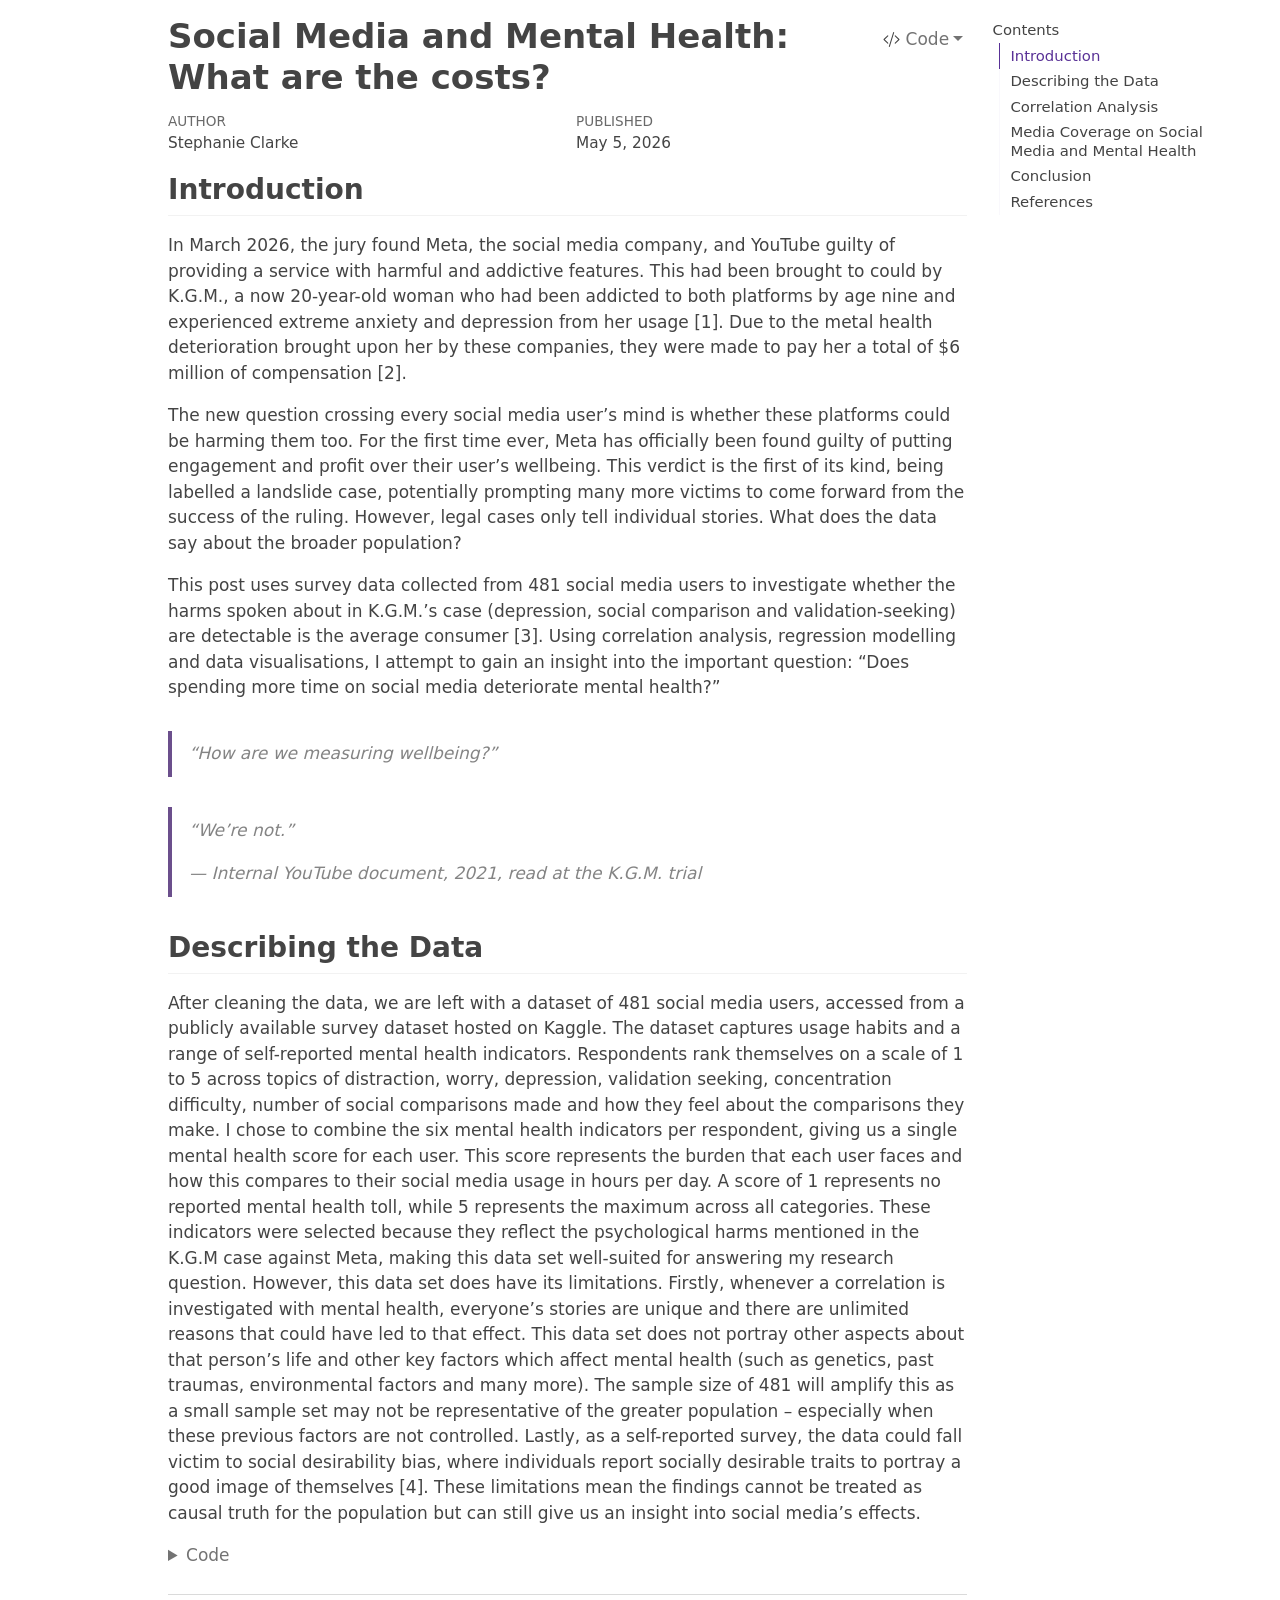
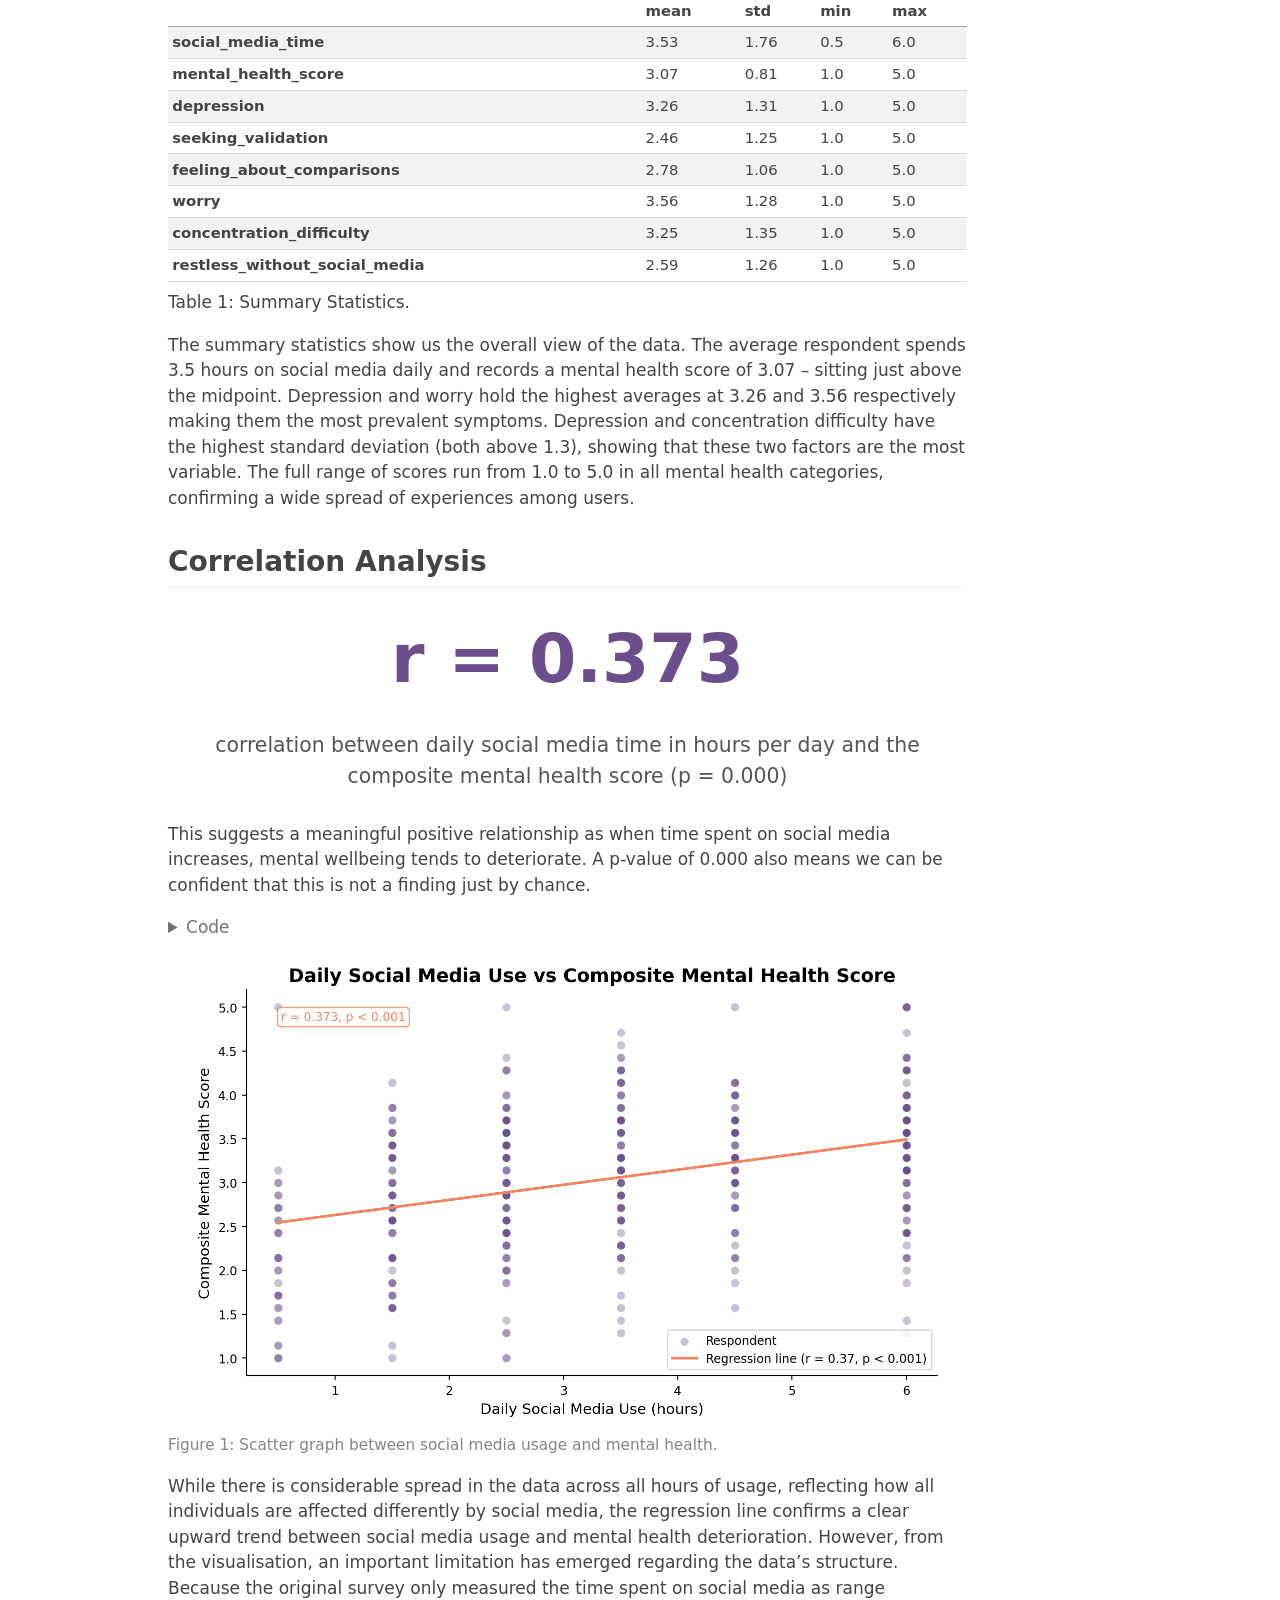
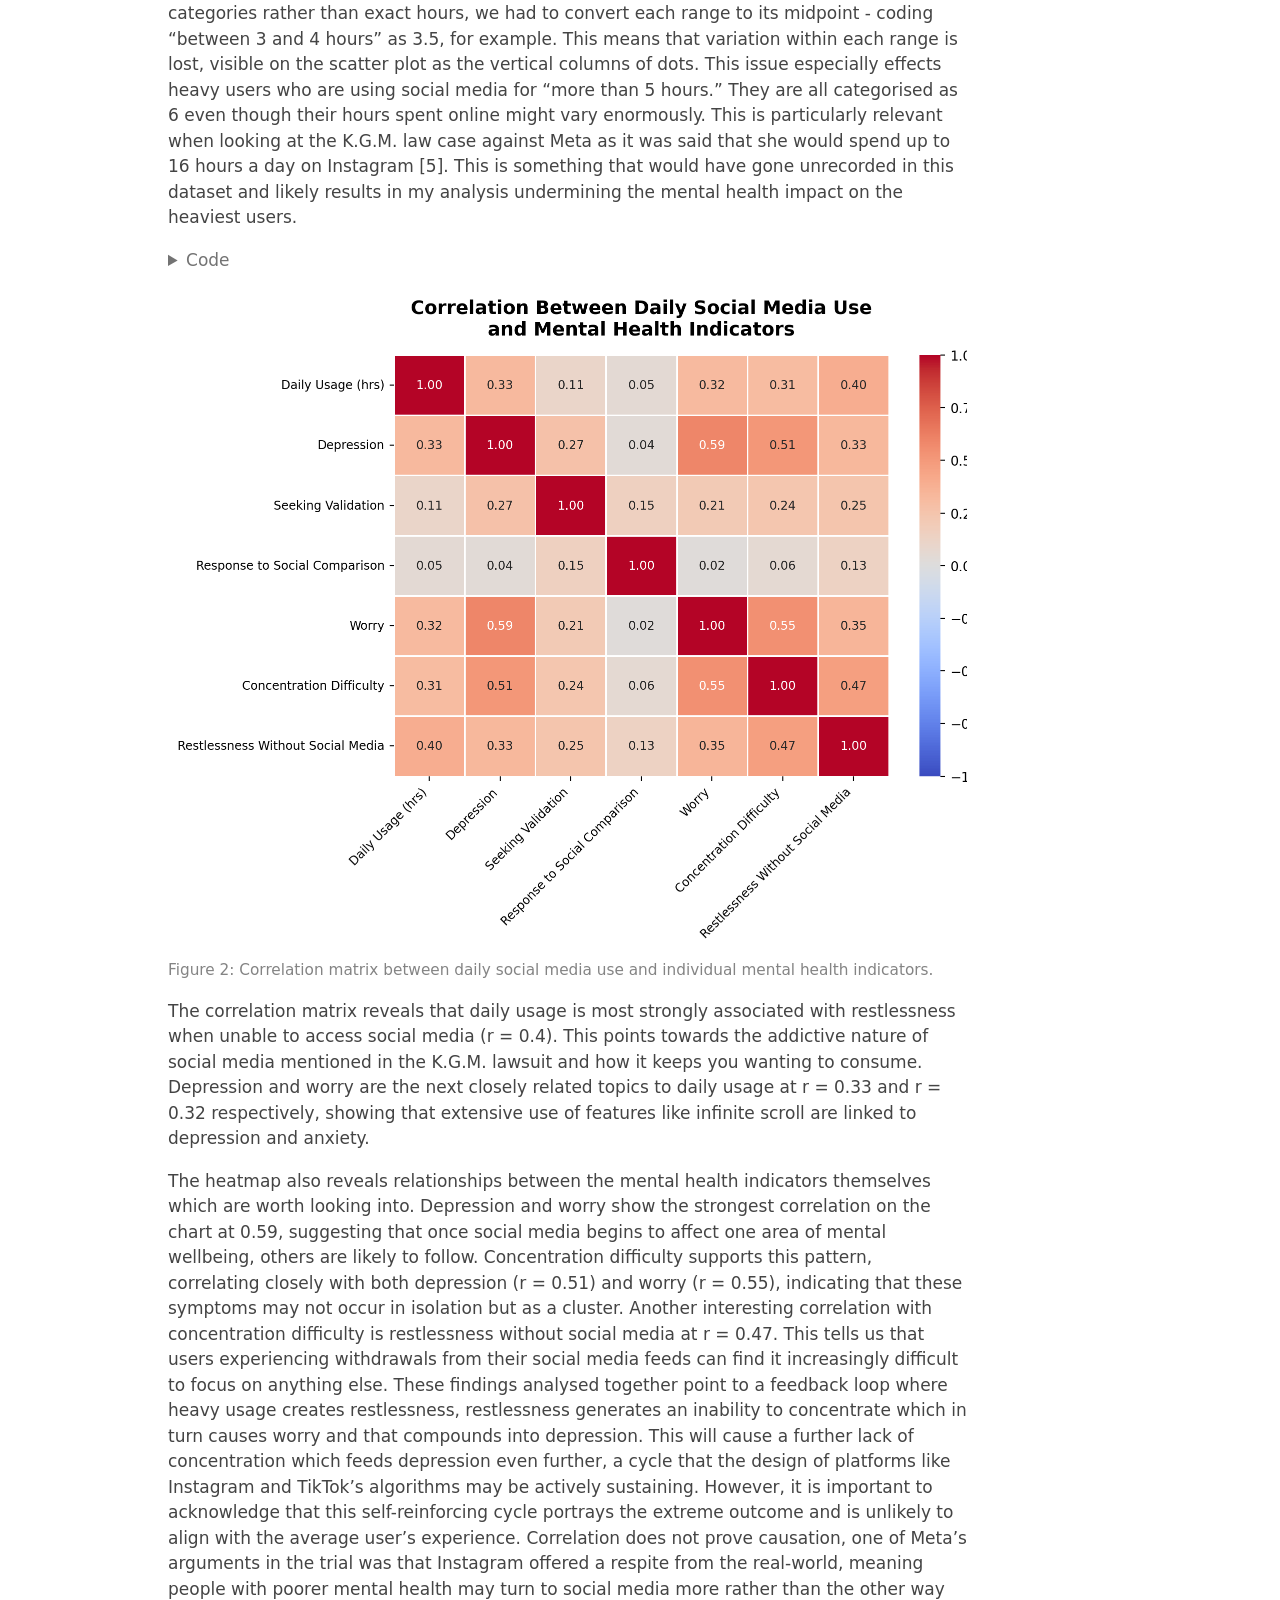
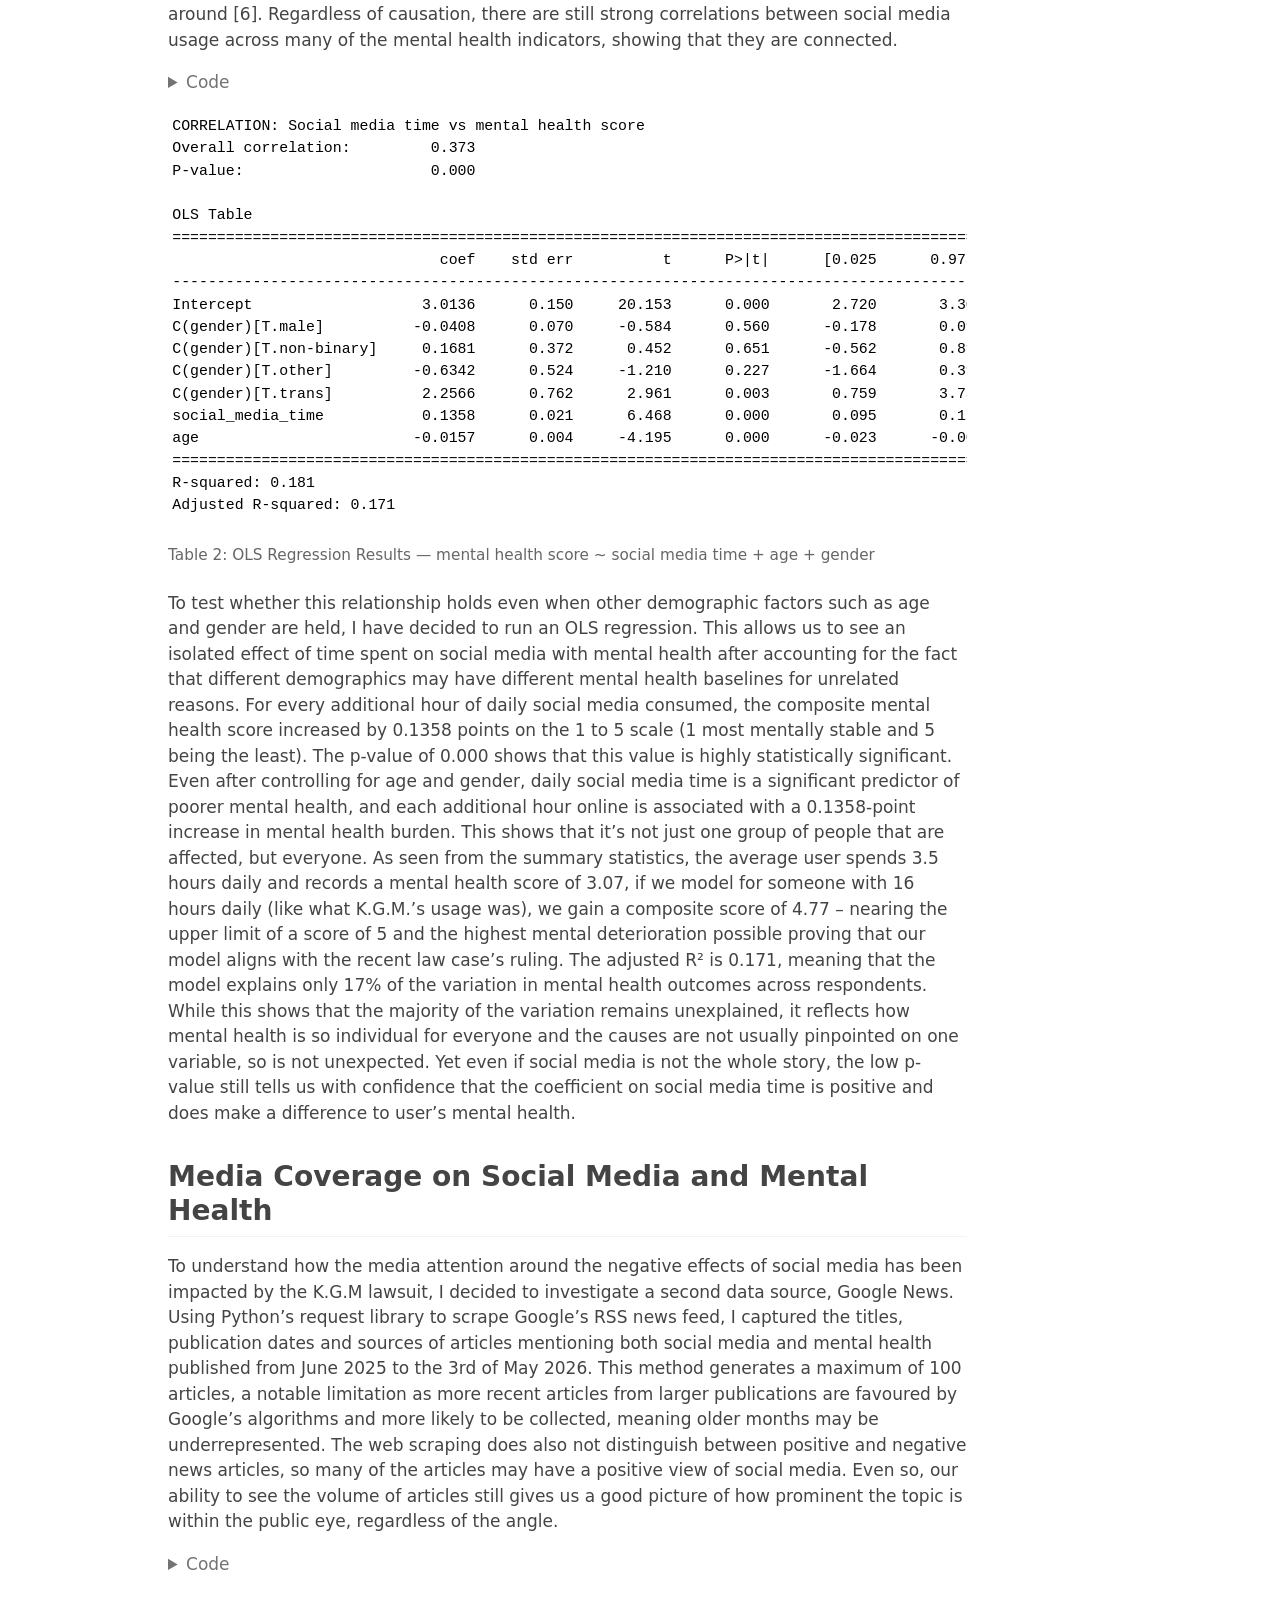
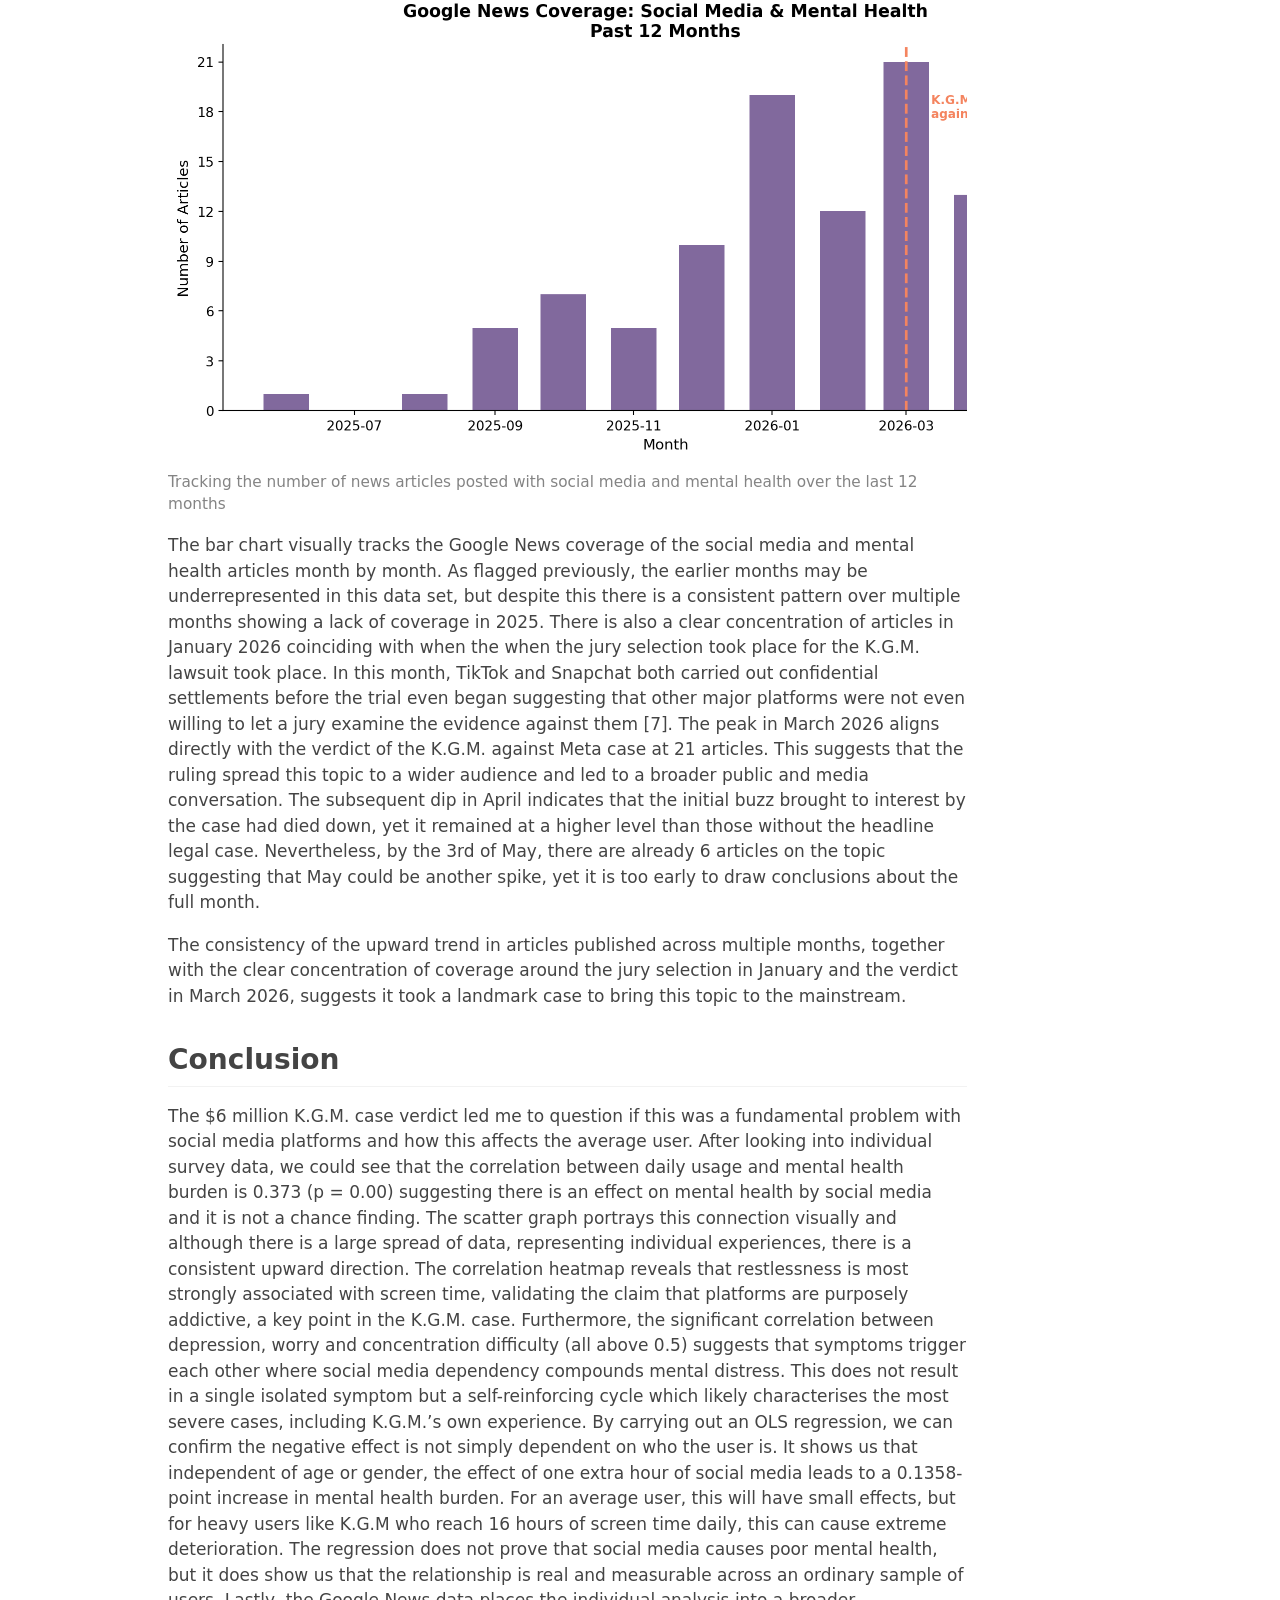
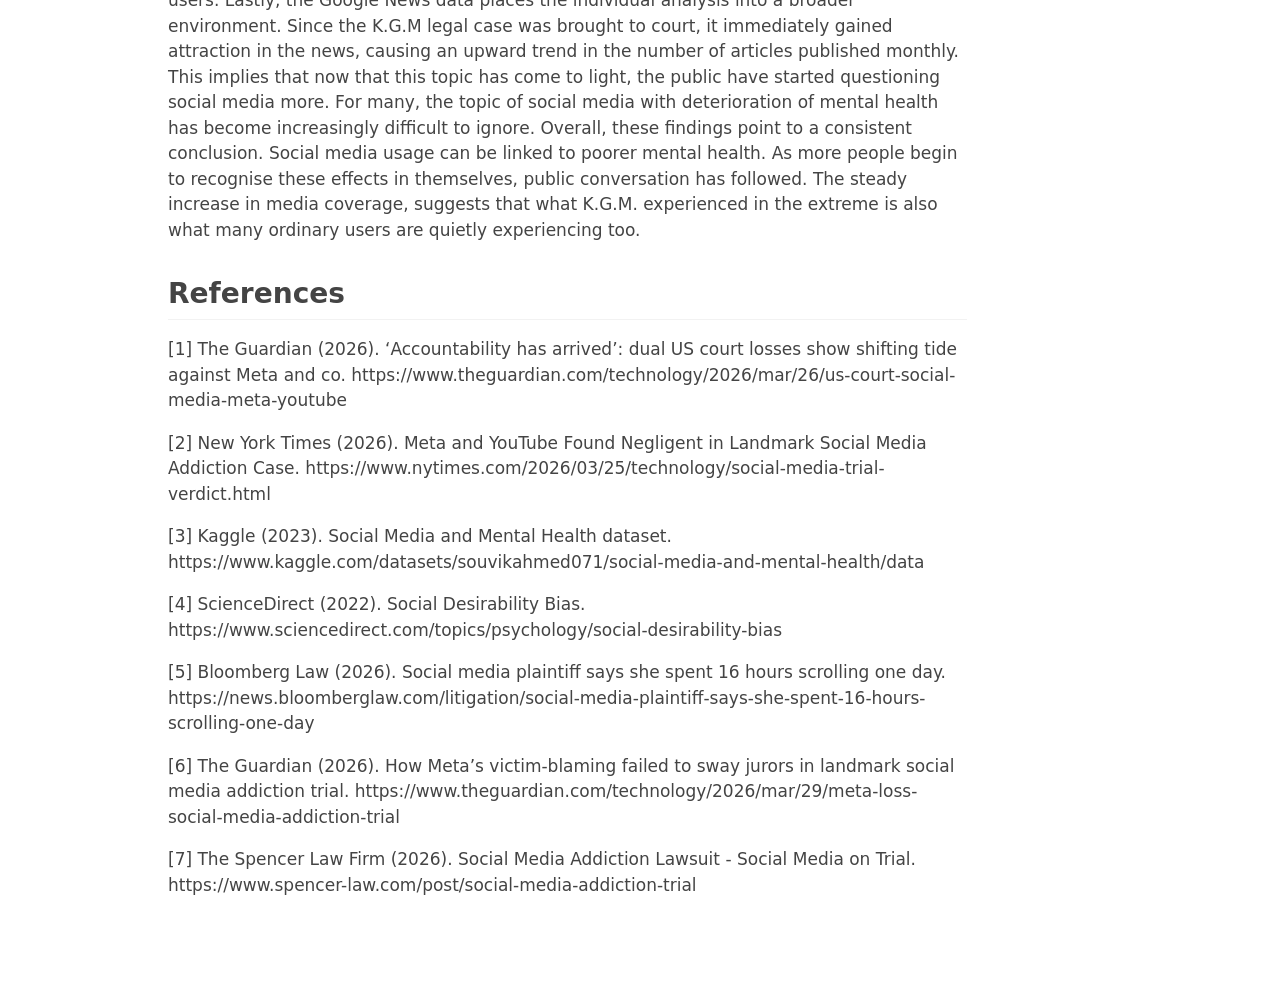
==== docs/index.html @ e293c31e "add blog to docs for github pages" ====
<!DOCTYPE html>
<html xmlns="http://www.w3.org/1999/xhtml" lang="en" xml:lang="en"><head>

<meta charset="utf-8">
<meta name="generator" content="quarto-1.9.37">

<meta name="viewport" content="width=device-width, initial-scale=1.0, user-scalable=yes">

<meta name="author" content="Stephanie Clarke">
<meta name="dcterms.date" content="2026-05-05">

<title>Social Media and Mental Health: What are the costs?</title>
<style>

code{white-space: pre-wrap;}
span.smallcaps{font-variant: small-caps;}
div.columns{display: flex; gap: min(4vw, 1.5em);}
div.column{flex: auto; overflow-x: auto;}
div.hanging-indent{margin-left: 1.5em; text-indent: -1.5em;}
ul.task-list{list-style: none;}
ul.task-list li input[type="checkbox"] {
width: 0.8em;
margin: 0 0.8em 0.2em -1em;  vertical-align: middle;
}

html { -webkit-text-size-adjust: 100%; }
pre > code.sourceCode { white-space: pre; position: relative; }
pre > code.sourceCode > span { display: inline-block; line-height: 1.25; }
pre > code.sourceCode > span:empty { height: 1.2em; }
.sourceCode { overflow: visible; }
code.sourceCode > span { color: inherit; text-decoration: inherit; }
div.sourceCode { margin: 1em 0; }
pre.sourceCode { margin: 0; }
@media screen {
div.sourceCode { overflow: auto; }
}
@media print {
pre > code.sourceCode { white-space: pre-wrap; }
pre > code.sourceCode > span { text-indent: -5em; padding-left: 5em; }
}
pre.numberSource code
{ counter-reset: source-line 0; }
pre.numberSource code > span
{ position: relative; left: -4em; counter-increment: source-line; }
pre.numberSource code > span > a:first-child::before
{ content: counter(source-line);
position: relative; left: -1em; text-align: right; vertical-align: baseline;
border: none; display: inline-block;
-webkit-touch-callout: none; -webkit-user-select: none;
-khtml-user-select: none; -moz-user-select: none;
-ms-user-select: none; user-select: none;
padding: 0 4px; width: 4em;
}
pre.numberSource { margin-left: 3em; padding-left: 4px; }
div.sourceCode
{ }
@media screen {
pre > code.sourceCode > span > a:first-child::before { text-decoration: underline; }
}
</style>


<script>/*! jQuery v3.5.1 | (c) JS Foundation and other contributors | jquery.org/license */
!function(e,t){"use strict";"object"==typeof module&&"object"==typeof module.exports?module.exports=e.document?t(e,!0):function(e){if(!e.document)throw new Error("jQuery requires a window with a document");return t(e)}:t(e)}("undefined"!=typeof window?window:this,function(C,e){"use strict";var t=[],r=Object.getPrototypeOf,s=t.slice,g=t.flat?function(e){return t.flat.call(e)}:function(e){return t.concat.apply([],e)},u=t.push,i=t.indexOf,n={},o=n.toString,v=n.hasOwnProperty,a=v.toString,l=a.call(Object),y={},m=function(e){return"function"==typeof e&&"number"!=typeof e.nodeType},x=function(e){return null!=e&&e===e.window},E=C.document,c={type:!0,src:!0,nonce:!0,noModule:!0};function b(e,t,n){var r,i,o=(n=n||E).createElement("script");if(o.text=e,t)for(r in c)(i=t[r]||t.getAttribute&&t.getAttribute(r))&&o.setAttribute(r,i);n.head.appendChild(o).parentNode.removeChild(o)}function w(e){return null==e?e+"":"object"==typeof e||"function"==typeof e?n[o.call(e)]||"object":typeof e}var f="3.5.1",S=function(e,t){return new S.fn.init(e,t)};function p(e){var t=!!e&&"length"in e&&e.length,n=w(e);return!m(e)&&!x(e)&&("array"===n||0===t||"number"==typeof t&&0<t&&t-1 in e)}S.fn=S.prototype={jquery:f,constructor:S,length:0,toArray:function(){return s.call(this)},get:function(e){return null==e?s.call(this):e<0?this[e+this.length]:this[e]},pushStack:function(e){var t=S.merge(this.constructor(),e);return t.prevObject=this,t},each:function(e){return S.each(this,e)},map:function(n){return this.pushStack(S.map(this,function(e,t){return n.call(e,t,e)}))},slice:function(){return this.pushStack(s.apply(this,arguments))},first:function(){return this.eq(0)},last:function(){return this.eq(-1)},even:function(){return this.pushStack(S.grep(this,function(e,t){return(t+1)%2}))},odd:function(){return this.pushStack(S.grep(this,function(e,t){return t%2}))},eq:function(e){var t=this.length,n=+e+(e<0?t:0);return this.pushStack(0<=n&&n<t?[this[n]]:[])},end:function(){return this.prevObject||this.constructor()},push:u,sort:t.sort,splice:t.splice},S.extend=S.fn.extend=function(){var e,t,n,r,i,o,a=arguments[0]||{},s=1,u=arguments.length,l=!1;for("boolean"==typeof a&&(l=a,a=arguments[s]||{},s++),"object"==typeof a||m(a)||(a={}),s===u&&(a=this,s--);s<u;s++)if(null!=(e=arguments[s]))for(t in e)r=e[t],"__proto__"!==t&&a!==r&&(l&&r&&(S.isPlainObject(r)||(i=Array.isArray(r)))?(n=a[t],o=i&&!Array.isArray(n)?[]:i||S.isPlainObject(n)?n:{},i=!1,a[t]=S.extend(l,o,r)):void 0!==r&&(a[t]=r));return a},S.extend({expando:"jQuery"+(f+Math.random()).replace(/\D/g,""),isReady:!0,error:function(e){throw new Error(e)},noop:function(){},isPlainObject:function(e){var t,n;return!(!e||"[object Object]"!==o.call(e))&&(!(t=r(e))||"function"==typeof(n=v.call(t,"constructor")&&t.constructor)&&a.call(n)===l)},isEmptyObject:function(e){var t;for(t in e)return!1;return!0},globalEval:function(e,t,n){b(e,{nonce:t&&t.nonce},n)},each:function(e,t){var n,r=0;if(p(e)){for(n=e.length;r<n;r++)if(!1===t.call(e[r],r,e[r]))break}else for(r in e)if(!1===t.call(e[r],r,e[r]))break;return e},makeArray:function(e,t){var n=t||[];return null!=e&&(p(Object(e))?S.merge(n,"string"==typeof e?[e]:e):u.call(n,e)),n},inArray:function(e,t,n){return null==t?-1:i.call(t,e,n)},merge:function(e,t){for(var n=+t.length,r=0,i=e.length;r<n;r++)e[i++]=t[r];return e.length=i,e},grep:function(e,t,n){for(var r=[],i=0,o=e.length,a=!n;i<o;i++)!t(e[i],i)!==a&&r.push(e[i]);return r},map:function(e,t,n){var r,i,o=0,a=[];if(p(e))for(r=e.length;o<r;o++)null!=(i=t(e[o],o,n))&&a.push(i);else for(o in e)null!=(i=t(e[o],o,n))&&a.push(i);return g(a)},guid:1,support:y}),"function"==typeof Symbol&&(S.fn[Symbol.iterator]=t[Symbol.iterator]),S.each("Boolean Number String Function Array Date RegExp Object Error Symbol".split(" "),function(e,t){n["[object "+t+"]"]=t.toLowerCase()});var d=function(n){var e,d,b,o,i,h,f,g,w,u,l,T,C,a,E,v,s,c,y,S="sizzle"+1*new Date,p=n.document,k=0,r=0,m=ue(),x=ue(),A=ue(),N=ue(),D=function(e,t){return e===t&&(l=!0),0},j={}.hasOwnProperty,t=[],q=t.pop,L=t.push,H=t.push,O=t.slice,P=function(e,t){for(var n=0,r=e.length;n<r;n++)if(e[n]===t)return n;return-1},R="checked|selected|async|autofocus|autoplay|controls|defer|disabled|hidden|ismap|loop|multiple|open|readonly|required|scoped",M="[\\x20\\t\\r\\n\\f]",I="(?:\\\\[\\da-fA-F]{1,6}"+M+"?|\\\\[^\\r\\n\\f]|[\\w-]|[^\0-\\x7f])+",W="\\["+M+"*("+I+")(?:"+M+"*([*^$|!~]?=)"+M+"*(?:'((?:\\\\.|[^\\\\'])*)'|\"((?:\\\\.|[^\\\\\"])*)\"|("+I+"))|)"+M+"*\\]",F=":("+I+")(?:\\((('((?:\\\\.|[^\\\\'])*)'|\"((?:\\\\.|[^\\\\\"])*)\")|((?:\\\\.|[^\\\\()[\\]]|"+W+")*)|.*)\\)|)",B=new RegExp(M+"+","g"),$=new RegExp("^"+M+"+|((?:^|[^\\\\])(?:\\\\.)*)"+M+"+$","g"),_=new RegExp("^"+M+"*,"+M+"*"),z=new RegExp("^"+M+"*([>+~]|"+M+")"+M+"*"),U=new RegExp(M+"|>"),X=new RegExp(F),V=new RegExp("^"+I+"$"),G={ID:new RegExp("^#("+I+")"),CLASS:new RegExp("^\\.("+I+")"),TAG:new RegExp("^("+I+"|[*])"),ATTR:new RegExp("^"+W),PSEUDO:new RegExp("^"+F),CHILD:new RegExp("^:(only|first|last|nth|nth-last)-(child|of-type)(?:\\("+M+"*(even|odd|(([+-]|)(\\d*)n|)"+M+"*(?:([+-]|)"+M+"*(\\d+)|))"+M+"*\\)|)","i"),bool:new RegExp("^(?:"+R+")$","i"),needsContext:new RegExp("^"+M+"*[>+~]|:(even|odd|eq|gt|lt|nth|first|last)(?:\\("+M+"*((?:-\\d)?\\d*)"+M+"*\\)|)(?=[^-]|$)","i")},Y=/HTML$/i,Q=/^(?:input|select|textarea|button)$/i,J=/^h\d$/i,K=/^[^{]+\{\s*\[native \w/,Z=/^(?:#([\w-]+)|(\w+)|\.([\w-]+))$/,ee=/[+~]/,te=new RegExp("\\\\[\\da-fA-F]{1,6}"+M+"?|\\\\([^\\r\\n\\f])","g"),ne=function(e,t){var n="0x"+e.slice(1)-65536;return t||(n<0?String.fromCharCode(n+65536):String.fromCharCode(n>>10|55296,1023&n|56320))},re=/([\0-\x1f\x7f]|^-?\d)|^-$|[^\0-\x1f\x7f-\uFFFF\w-]/g,ie=function(e,t){return t?"\0"===e?"\ufffd":e.slice(0,-1)+"\\"+e.charCodeAt(e.length-1).toString(16)+" ":"\\"+e},oe=function(){T()},ae=be(function(e){return!0===e.disabled&&"fieldset"===e.nodeName.toLowerCase()},{dir:"parentNode",next:"legend"});try{H.apply(t=O.call(p.childNodes),p.childNodes),t[p.childNodes.length].nodeType}catch(e){H={apply:t.length?function(e,t){L.apply(e,O.call(t))}:function(e,t){var n=e.length,r=0;while(e[n++]=t[r++]);e.length=n-1}}}function se(t,e,n,r){var i,o,a,s,u,l,c,f=e&&e.ownerDocument,p=e?e.nodeType:9;if(n=n||[],"string"!=typeof t||!t||1!==p&&9!==p&&11!==p)return n;if(!r&&(T(e),e=e||C,E)){if(11!==p&&(u=Z.exec(t)))if(i=u[1]){if(9===p){if(!(a=e.getElementById(i)))return n;if(a.id===i)return n.push(a),n}else if(f&&(a=f.getElementById(i))&&y(e,a)&&a.id===i)return n.push(a),n}else{if(u[2])return H.apply(n,e.getElementsByTagName(t)),n;if((i=u[3])&&d.getElementsByClassName&&e.getElementsByClassName)return H.apply(n,e.getElementsByClassName(i)),n}if(d.qsa&&!N[t+" "]&&(!v||!v.test(t))&&(1!==p||"object"!==e.nodeName.toLowerCase())){if(c=t,f=e,1===p&&(U.test(t)||z.test(t))){(f=ee.test(t)&&ye(e.parentNode)||e)===e&&d.scope||((s=e.getAttribute("id"))?s=s.replace(re,ie):e.setAttribute("id",s=S)),o=(l=h(t)).length;while(o--)l[o]=(s?"#"+s:":scope")+" "+xe(l[o]);c=l.join(",")}try{return H.apply(n,f.querySelectorAll(c)),n}catch(e){N(t,!0)}finally{s===S&&e.removeAttribute("id")}}}return g(t.replace($,"$1"),e,n,r)}function ue(){var r=[];return function e(t,n){return r.push(t+" ")>b.cacheLength&&delete e[r.shift()],e[t+" "]=n}}function le(e){return e[S]=!0,e}function ce(e){var t=C.createElement("fieldset");try{return!!e(t)}catch(e){return!1}finally{t.parentNode&&t.parentNode.removeChild(t),t=null}}function fe(e,t){var n=e.split("|"),r=n.length;while(r--)b.attrHandle[n[r]]=t}function pe(e,t){var n=t&&e,r=n&&1===e.nodeType&&1===t.nodeType&&e.sourceIndex-t.sourceIndex;if(r)return r;if(n)while(n=n.nextSibling)if(n===t)return-1;return e?1:-1}function de(t){return function(e){return"input"===e.nodeName.toLowerCase()&&e.type===t}}function he(n){return function(e){var t=e.nodeName.toLowerCase();return("input"===t||"button"===t)&&e.type===n}}function ge(t){return function(e){return"form"in e?e.parentNode&&!1===e.disabled?"label"in e?"label"in e.parentNode?e.parentNode.disabled===t:e.disabled===t:e.isDisabled===t||e.isDisabled!==!t&&ae(e)===t:e.disabled===t:"label"in e&&e.disabled===t}}function ve(a){return le(function(o){return o=+o,le(function(e,t){var n,r=a([],e.length,o),i=r.length;while(i--)e[n=r[i]]&&(e[n]=!(t[n]=e[n]))})})}function ye(e){return e&&"undefined"!=typeof e.getElementsByTagName&&e}for(e in d=se.support={},i=se.isXML=function(e){var t=e.namespaceURI,n=(e.ownerDocument||e).documentElement;return!Y.test(t||n&&n.nodeName||"HTML")},T=se.setDocument=function(e){var t,n,r=e?e.ownerDocument||e:p;return r!=C&&9===r.nodeType&&r.documentElement&&(a=(C=r).documentElement,E=!i(C),p!=C&&(n=C.defaultView)&&n.top!==n&&(n.addEventListener?n.addEventListener("unload",oe,!1):n.attachEvent&&n.attachEvent("onunload",oe)),d.scope=ce(function(e){return a.appendChild(e).appendChild(C.createElement("div")),"undefined"!=typeof e.querySelectorAll&&!e.querySelectorAll(":scope fieldset div").length}),d.attributes=ce(function(e){return e.className="i",!e.getAttribute("className")}),d.getElementsByTagName=ce(function(e){return e.appendChild(C.createComment("")),!e.getElementsByTagName("*").length}),d.getElementsByClassName=K.test(C.getElementsByClassName),d.getById=ce(function(e){return a.appendChild(e).id=S,!C.getElementsByName||!C.getElementsByName(S).length}),d.getById?(b.filter.ID=function(e){var t=e.replace(te,ne);return function(e){return e.getAttribute("id")===t}},b.find.ID=function(e,t){if("undefined"!=typeof t.getElementById&&E){var n=t.getElementById(e);return n?[n]:[]}}):(b.filter.ID=function(e){var n=e.replace(te,ne);return function(e){var t="undefined"!=typeof e.getAttributeNode&&e.getAttributeNode("id");return t&&t.value===n}},b.find.ID=function(e,t){if("undefined"!=typeof t.getElementById&&E){var n,r,i,o=t.getElementById(e);if(o){if((n=o.getAttributeNode("id"))&&n.value===e)return[o];i=t.getElementsByName(e),r=0;while(o=i[r++])if((n=o.getAttributeNode("id"))&&n.value===e)return[o]}return[]}}),b.find.TAG=d.getElementsByTagName?function(e,t){return"undefined"!=typeof t.getElementsByTagName?t.getElementsByTagName(e):d.qsa?t.querySelectorAll(e):void 0}:function(e,t){var n,r=[],i=0,o=t.getElementsByTagName(e);if("*"===e){while(n=o[i++])1===n.nodeType&&r.push(n);return r}return o},b.find.CLASS=d.getElementsByClassName&&function(e,t){if("undefined"!=typeof t.getElementsByClassName&&E)return t.getElementsByClassName(e)},s=[],v=[],(d.qsa=K.test(C.querySelectorAll))&&(ce(function(e){var t;a.appendChild(e).innerHTML="<a id='"+S+"'></a><select id='"+S+"-\r\\' msallowcapture=''><option selected=''></option></select>",e.querySelectorAll("[msallowcapture^='']").length&&v.push("[*^$]="+M+"*(?:''|\"\")"),e.querySelectorAll("[selected]").length||v.push("\\["+M+"*(?:value|"+R+")"),e.querySelectorAll("[id~="+S+"-]").length||v.push("~="),(t=C.createElement("input")).setAttribute("name",""),e.appendChild(t),e.querySelectorAll("[name='']").length||v.push("\\["+M+"*name"+M+"*="+M+"*(?:''|\"\")"),e.querySelectorAll(":checked").length||v.push(":checked"),e.querySelectorAll("a#"+S+"+*").length||v.push(".#.+[+~]"),e.querySelectorAll("\\\f"),v.push("[\\r\\n\\f]")}),ce(function(e){e.innerHTML="<a href='' disabled='disabled'></a><select disabled='disabled'><option/></select>";var t=C.createElement("input");t.setAttribute("type","hidden"),e.appendChild(t).setAttribute("name","D"),e.querySelectorAll("[name=d]").length&&v.push("name"+M+"*[*^$|!~]?="),2!==e.querySelectorAll(":enabled").length&&v.push(":enabled",":disabled"),a.appendChild(e).disabled=!0,2!==e.querySelectorAll(":disabled").length&&v.push(":enabled",":disabled"),e.querySelectorAll("*,:x"),v.push(",.*:")})),(d.matchesSelector=K.test(c=a.matches||a.webkitMatchesSelector||a.mozMatchesSelector||a.oMatchesSelector||a.msMatchesSelector))&&ce(function(e){d.disconnectedMatch=c.call(e,"*"),c.call(e,"[s!='']:x"),s.push("!=",F)}),v=v.length&&new RegExp(v.join("|")),s=s.length&&new RegExp(s.join("|")),t=K.test(a.compareDocumentPosition),y=t||K.test(a.contains)?function(e,t){var n=9===e.nodeType?e.documentElement:e,r=t&&t.parentNode;return e===r||!(!r||1!==r.nodeType||!(n.contains?n.contains(r):e.compareDocumentPosition&&16&e.compareDocumentPosition(r)))}:function(e,t){if(t)while(t=t.parentNode)if(t===e)return!0;return!1},D=t?function(e,t){if(e===t)return l=!0,0;var n=!e.compareDocumentPosition-!t.compareDocumentPosition;return n||(1&(n=(e.ownerDocument||e)==(t.ownerDocument||t)?e.compareDocumentPosition(t):1)||!d.sortDetached&&t.compareDocumentPosition(e)===n?e==C||e.ownerDocument==p&&y(p,e)?-1:t==C||t.ownerDocument==p&&y(p,t)?1:u?P(u,e)-P(u,t):0:4&n?-1:1)}:function(e,t){if(e===t)return l=!0,0;var n,r=0,i=e.parentNode,o=t.parentNode,a=[e],s=[t];if(!i||!o)return e==C?-1:t==C?1:i?-1:o?1:u?P(u,e)-P(u,t):0;if(i===o)return pe(e,t);n=e;while(n=n.parentNode)a.unshift(n);n=t;while(n=n.parentNode)s.unshift(n);while(a[r]===s[r])r++;return r?pe(a[r],s[r]):a[r]==p?-1:s[r]==p?1:0}),C},se.matches=function(e,t){return se(e,null,null,t)},se.matchesSelector=function(e,t){if(T(e),d.matchesSelector&&E&&!N[t+" "]&&(!s||!s.test(t))&&(!v||!v.test(t)))try{var n=c.call(e,t);if(n||d.disconnectedMatch||e.document&&11!==e.document.nodeType)return n}catch(e){N(t,!0)}return 0<se(t,C,null,[e]).length},se.contains=function(e,t){return(e.ownerDocument||e)!=C&&T(e),y(e,t)},se.attr=function(e,t){(e.ownerDocument||e)!=C&&T(e);var n=b.attrHandle[t.toLowerCase()],r=n&&j.call(b.attrHandle,t.toLowerCase())?n(e,t,!E):void 0;return void 0!==r?r:d.attributes||!E?e.getAttribute(t):(r=e.getAttributeNode(t))&&r.specified?r.value:null},se.escape=function(e){return(e+"").replace(re,ie)},se.error=function(e){throw new Error("Syntax error, unrecognized expression: "+e)},se.uniqueSort=function(e){var t,n=[],r=0,i=0;if(l=!d.detectDuplicates,u=!d.sortStable&&e.slice(0),e.sort(D),l){while(t=e[i++])t===e[i]&&(r=n.push(i));while(r--)e.splice(n[r],1)}return u=null,e},o=se.getText=function(e){var t,n="",r=0,i=e.nodeType;if(i){if(1===i||9===i||11===i){if("string"==typeof e.textContent)return e.textContent;for(e=e.firstChild;e;e=e.nextSibling)n+=o(e)}else if(3===i||4===i)return e.nodeValue}else while(t=e[r++])n+=o(t);return n},(b=se.selectors={cacheLength:50,createPseudo:le,match:G,attrHandle:{},find:{},relative:{">":{dir:"parentNode",first:!0}," ":{dir:"parentNode"},"+":{dir:"previousSibling",first:!0},"~":{dir:"previousSibling"}},preFilter:{ATTR:function(e){return e[1]=e[1].replace(te,ne),e[3]=(e[3]||e[4]||e[5]||"").replace(te,ne),"~="===e[2]&&(e[3]=" "+e[3]+" "),e.slice(0,4)},CHILD:function(e){return e[1]=e[1].toLowerCase(),"nth"===e[1].slice(0,3)?(e[3]||se.error(e[0]),e[4]=+(e[4]?e[5]+(e[6]||1):2*("even"===e[3]||"odd"===e[3])),e[5]=+(e[7]+e[8]||"odd"===e[3])):e[3]&&se.error(e[0]),e},PSEUDO:function(e){var t,n=!e[6]&&e[2];return G.CHILD.test(e[0])?null:(e[3]?e[2]=e[4]||e[5]||"":n&&X.test(n)&&(t=h(n,!0))&&(t=n.indexOf(")",n.length-t)-n.length)&&(e[0]=e[0].slice(0,t),e[2]=n.slice(0,t)),e.slice(0,3))}},filter:{TAG:function(e){var t=e.replace(te,ne).toLowerCase();return"*"===e?function(){return!0}:function(e){return e.nodeName&&e.nodeName.toLowerCase()===t}},CLASS:function(e){var t=m[e+" "];return t||(t=new RegExp("(^|"+M+")"+e+"("+M+"|$)"))&&m(e,function(e){return t.test("string"==typeof e.className&&e.className||"undefined"!=typeof e.getAttribute&&e.getAttribute("class")||"")})},ATTR:function(n,r,i){return function(e){var t=se.attr(e,n);return null==t?"!="===r:!r||(t+="","="===r?t===i:"!="===r?t!==i:"^="===r?i&&0===t.indexOf(i):"*="===r?i&&-1<t.indexOf(i):"$="===r?i&&t.slice(-i.length)===i:"~="===r?-1<(" "+t.replace(B," ")+" ").indexOf(i):"|="===r&&(t===i||t.slice(0,i.length+1)===i+"-"))}},CHILD:function(h,e,t,g,v){var y="nth"!==h.slice(0,3),m="last"!==h.slice(-4),x="of-type"===e;return 1===g&&0===v?function(e){return!!e.parentNode}:function(e,t,n){var r,i,o,a,s,u,l=y!==m?"nextSibling":"previousSibling",c=e.parentNode,f=x&&e.nodeName.toLowerCase(),p=!n&&!x,d=!1;if(c){if(y){while(l){a=e;while(a=a[l])if(x?a.nodeName.toLowerCase()===f:1===a.nodeType)return!1;u=l="only"===h&&!u&&"nextSibling"}return!0}if(u=[m?c.firstChild:c.lastChild],m&&p){d=(s=(r=(i=(o=(a=c)[S]||(a[S]={}))[a.uniqueID]||(o[a.uniqueID]={}))[h]||[])[0]===k&&r[1])&&r[2],a=s&&c.childNodes[s];while(a=++s&&a&&a[l]||(d=s=0)||u.pop())if(1===a.nodeType&&++d&&a===e){i[h]=[k,s,d];break}}else if(p&&(d=s=(r=(i=(o=(a=e)[S]||(a[S]={}))[a.uniqueID]||(o[a.uniqueID]={}))[h]||[])[0]===k&&r[1]),!1===d)while(a=++s&&a&&a[l]||(d=s=0)||u.pop())if((x?a.nodeName.toLowerCase()===f:1===a.nodeType)&&++d&&(p&&((i=(o=a[S]||(a[S]={}))[a.uniqueID]||(o[a.uniqueID]={}))[h]=[k,d]),a===e))break;return(d-=v)===g||d%g==0&&0<=d/g}}},PSEUDO:function(e,o){var t,a=b.pseudos[e]||b.setFilters[e.toLowerCase()]||se.error("unsupported pseudo: "+e);return a[S]?a(o):1<a.length?(t=[e,e,"",o],b.setFilters.hasOwnProperty(e.toLowerCase())?le(function(e,t){var n,r=a(e,o),i=r.length;while(i--)e[n=P(e,r[i])]=!(t[n]=r[i])}):function(e){return a(e,0,t)}):a}},pseudos:{not:le(function(e){var r=[],i=[],s=f(e.replace($,"$1"));return s[S]?le(function(e,t,n,r){var i,o=s(e,null,r,[]),a=e.length;while(a--)(i=o[a])&&(e[a]=!(t[a]=i))}):function(e,t,n){return r[0]=e,s(r,null,n,i),r[0]=null,!i.pop()}}),has:le(function(t){return function(e){return 0<se(t,e).length}}),contains:le(function(t){return t=t.replace(te,ne),function(e){return-1<(e.textContent||o(e)).indexOf(t)}}),lang:le(function(n){return V.test(n||"")||se.error("unsupported lang: "+n),n=n.replace(te,ne).toLowerCase(),function(e){var t;do{if(t=E?e.lang:e.getAttribute("xml:lang")||e.getAttribute("lang"))return(t=t.toLowerCase())===n||0===t.indexOf(n+"-")}while((e=e.parentNode)&&1===e.nodeType);return!1}}),target:function(e){var t=n.location&&n.location.hash;return t&&t.slice(1)===e.id},root:function(e){return e===a},focus:function(e){return e===C.activeElement&&(!C.hasFocus||C.hasFocus())&&!!(e.type||e.href||~e.tabIndex)},enabled:ge(!1),disabled:ge(!0),checked:function(e){var t=e.nodeName.toLowerCase();return"input"===t&&!!e.checked||"option"===t&&!!e.selected},selected:function(e){return e.parentNode&&e.parentNode.selectedIndex,!0===e.selected},empty:function(e){for(e=e.firstChild;e;e=e.nextSibling)if(e.nodeType<6)return!1;return!0},parent:function(e){return!b.pseudos.empty(e)},header:function(e){return J.test(e.nodeName)},input:function(e){return Q.test(e.nodeName)},button:function(e){var t=e.nodeName.toLowerCase();return"input"===t&&"button"===e.type||"button"===t},text:function(e){var t;return"input"===e.nodeName.toLowerCase()&&"text"===e.type&&(null==(t=e.getAttribute("type"))||"text"===t.toLowerCase())},first:ve(function(){return[0]}),last:ve(function(e,t){return[t-1]}),eq:ve(function(e,t,n){return[n<0?n+t:n]}),even:ve(function(e,t){for(var n=0;n<t;n+=2)e.push(n);return e}),odd:ve(function(e,t){for(var n=1;n<t;n+=2)e.push(n);return e}),lt:ve(function(e,t,n){for(var r=n<0?n+t:t<n?t:n;0<=--r;)e.push(r);return e}),gt:ve(function(e,t,n){for(var r=n<0?n+t:n;++r<t;)e.push(r);return e})}}).pseudos.nth=b.pseudos.eq,{radio:!0,checkbox:!0,file:!0,password:!0,image:!0})b.pseudos[e]=de(e);for(e in{submit:!0,reset:!0})b.pseudos[e]=he(e);function me(){}function xe(e){for(var t=0,n=e.length,r="";t<n;t++)r+=e[t].value;return r}function be(s,e,t){var u=e.dir,l=e.next,c=l||u,f=t&&"parentNode"===c,p=r++;return e.first?function(e,t,n){while(e=e[u])if(1===e.nodeType||f)return s(e,t,n);return!1}:function(e,t,n){var r,i,o,a=[k,p];if(n){while(e=e[u])if((1===e.nodeType||f)&&s(e,t,n))return!0}else while(e=e[u])if(1===e.nodeType||f)if(i=(o=e[S]||(e[S]={}))[e.uniqueID]||(o[e.uniqueID]={}),l&&l===e.nodeName.toLowerCase())e=e[u]||e;else{if((r=i[c])&&r[0]===k&&r[1]===p)return a[2]=r[2];if((i[c]=a)[2]=s(e,t,n))return!0}return!1}}function we(i){return 1<i.length?function(e,t,n){var r=i.length;while(r--)if(!i[r](e,t,n))return!1;return!0}:i[0]}function Te(e,t,n,r,i){for(var o,a=[],s=0,u=e.length,l=null!=t;s<u;s++)(o=e[s])&&(n&&!n(o,r,i)||(a.push(o),l&&t.push(s)));return a}function Ce(d,h,g,v,y,e){return v&&!v[S]&&(v=Ce(v)),y&&!y[S]&&(y=Ce(y,e)),le(function(e,t,n,r){var i,o,a,s=[],u=[],l=t.length,c=e||function(e,t,n){for(var r=0,i=t.length;r<i;r++)se(e,t[r],n);return n}(h||"*",n.nodeType?[n]:n,[]),f=!d||!e&&h?c:Te(c,s,d,n,r),p=g?y||(e?d:l||v)?[]:t:f;if(g&&g(f,p,n,r),v){i=Te(p,u),v(i,[],n,r),o=i.length;while(o--)(a=i[o])&&(p[u[o]]=!(f[u[o]]=a))}if(e){if(y||d){if(y){i=[],o=p.length;while(o--)(a=p[o])&&i.push(f[o]=a);y(null,p=[],i,r)}o=p.length;while(o--)(a=p[o])&&-1<(i=y?P(e,a):s[o])&&(e[i]=!(t[i]=a))}}else p=Te(p===t?p.splice(l,p.length):p),y?y(null,t,p,r):H.apply(t,p)})}function Ee(e){for(var i,t,n,r=e.length,o=b.relative[e[0].type],a=o||b.relative[" "],s=o?1:0,u=be(function(e){return e===i},a,!0),l=be(function(e){return-1<P(i,e)},a,!0),c=[function(e,t,n){var r=!o&&(n||t!==w)||((i=t).nodeType?u(e,t,n):l(e,t,n));return i=null,r}];s<r;s++)if(t=b.relative[e[s].type])c=[be(we(c),t)];else{if((t=b.filter[e[s].type].apply(null,e[s].matches))[S]){for(n=++s;n<r;n++)if(b.relative[e[n].type])break;return Ce(1<s&&we(c),1<s&&xe(e.slice(0,s-1).concat({value:" "===e[s-2].type?"*":""})).replace($,"$1"),t,s<n&&Ee(e.slice(s,n)),n<r&&Ee(e=e.slice(n)),n<r&&xe(e))}c.push(t)}return we(c)}return me.prototype=b.filters=b.pseudos,b.setFilters=new me,h=se.tokenize=function(e,t){var n,r,i,o,a,s,u,l=x[e+" "];if(l)return t?0:l.slice(0);a=e,s=[],u=b.preFilter;while(a){for(o in n&&!(r=_.exec(a))||(r&&(a=a.slice(r[0].length)||a),s.push(i=[])),n=!1,(r=z.exec(a))&&(n=r.shift(),i.push({value:n,type:r[0].replace($," ")}),a=a.slice(n.length)),b.filter)!(r=G[o].exec(a))||u[o]&&!(r=u[o](r))||(n=r.shift(),i.push({value:n,type:o,matches:r}),a=a.slice(n.length));if(!n)break}return t?a.length:a?se.error(e):x(e,s).slice(0)},f=se.compile=function(e,t){var n,v,y,m,x,r,i=[],o=[],a=A[e+" "];if(!a){t||(t=h(e)),n=t.length;while(n--)(a=Ee(t[n]))[S]?i.push(a):o.push(a);(a=A(e,(v=o,m=0<(y=i).length,x=0<v.length,r=function(e,t,n,r,i){var o,a,s,u=0,l="0",c=e&&[],f=[],p=w,d=e||x&&b.find.TAG("*",i),h=k+=null==p?1:Math.random()||.1,g=d.length;for(i&&(w=t==C||t||i);l!==g&&null!=(o=d[l]);l++){if(x&&o){a=0,t||o.ownerDocument==C||(T(o),n=!E);while(s=v[a++])if(s(o,t||C,n)){r.push(o);break}i&&(k=h)}m&&((o=!s&&o)&&u--,e&&c.push(o))}if(u+=l,m&&l!==u){a=0;while(s=y[a++])s(c,f,t,n);if(e){if(0<u)while(l--)c[l]||f[l]||(f[l]=q.call(r));f=Te(f)}H.apply(r,f),i&&!e&&0<f.length&&1<u+y.length&&se.uniqueSort(r)}return i&&(k=h,w=p),c},m?le(r):r))).selector=e}return a},g=se.select=function(e,t,n,r){var i,o,a,s,u,l="function"==typeof e&&e,c=!r&&h(e=l.selector||e);if(n=n||[],1===c.length){if(2<(o=c[0]=c[0].slice(0)).length&&"ID"===(a=o[0]).type&&9===t.nodeType&&E&&b.relative[o[1].type]){if(!(t=(b.find.ID(a.matches[0].replace(te,ne),t)||[])[0]))return n;l&&(t=t.parentNode),e=e.slice(o.shift().value.length)}i=G.needsContext.test(e)?0:o.length;while(i--){if(a=o[i],b.relative[s=a.type])break;if((u=b.find[s])&&(r=u(a.matches[0].replace(te,ne),ee.test(o[0].type)&&ye(t.parentNode)||t))){if(o.splice(i,1),!(e=r.length&&xe(o)))return H.apply(n,r),n;break}}}return(l||f(e,c))(r,t,!E,n,!t||ee.test(e)&&ye(t.parentNode)||t),n},d.sortStable=S.split("").sort(D).join("")===S,d.detectDuplicates=!!l,T(),d.sortDetached=ce(function(e){return 1&e.compareDocumentPosition(C.createElement("fieldset"))}),ce(function(e){return e.innerHTML="<a href='#'></a>","#"===e.firstChild.getAttribute("href")})||fe("type|href|height|width",function(e,t,n){if(!n)return e.getAttribute(t,"type"===t.toLowerCase()?1:2)}),d.attributes&&ce(function(e){return e.innerHTML="<input/>",e.firstChild.setAttribute("value",""),""===e.firstChild.getAttribute("value")})||fe("value",function(e,t,n){if(!n&&"input"===e.nodeName.toLowerCase())return e.defaultValue}),ce(function(e){return null==e.getAttribute("disabled")})||fe(R,function(e,t,n){var r;if(!n)return!0===e[t]?t.toLowerCase():(r=e.getAttributeNode(t))&&r.specified?r.value:null}),se}(C);S.find=d,S.expr=d.selectors,S.expr[":"]=S.expr.pseudos,S.uniqueSort=S.unique=d.uniqueSort,S.text=d.getText,S.isXMLDoc=d.isXML,S.contains=d.contains,S.escapeSelector=d.escape;var h=function(e,t,n){var r=[],i=void 0!==n;while((e=e[t])&&9!==e.nodeType)if(1===e.nodeType){if(i&&S(e).is(n))break;r.push(e)}return r},T=function(e,t){for(var n=[];e;e=e.nextSibling)1===e.nodeType&&e!==t&&n.push(e);return n},k=S.expr.match.needsContext;function A(e,t){return e.nodeName&&e.nodeName.toLowerCase()===t.toLowerCase()}var N=/^<([a-z][^\/\0>:\x20\t\r\n\f]*)[\x20\t\r\n\f]*\/?>(?:<\/\1>|)$/i;function D(e,n,r){return m(n)?S.grep(e,function(e,t){return!!n.call(e,t,e)!==r}):n.nodeType?S.grep(e,function(e){return e===n!==r}):"string"!=typeof n?S.grep(e,function(e){return-1<i.call(n,e)!==r}):S.filter(n,e,r)}S.filter=function(e,t,n){var r=t[0];return n&&(e=":not("+e+")"),1===t.length&&1===r.nodeType?S.find.matchesSelector(r,e)?[r]:[]:S.find.matches(e,S.grep(t,function(e){return 1===e.nodeType}))},S.fn.extend({find:function(e){var t,n,r=this.length,i=this;if("string"!=typeof e)return this.pushStack(S(e).filter(function(){for(t=0;t<r;t++)if(S.contains(i[t],this))return!0}));for(n=this.pushStack([]),t=0;t<r;t++)S.find(e,i[t],n);return 1<r?S.uniqueSort(n):n},filter:function(e){return this.pushStack(D(this,e||[],!1))},not:function(e){return this.pushStack(D(this,e||[],!0))},is:function(e){return!!D(this,"string"==typeof e&&k.test(e)?S(e):e||[],!1).length}});var j,q=/^(?:\s*(<[\w\W]+>)[^>]*|#([\w-]+))$/;(S.fn.init=function(e,t,n){var r,i;if(!e)return this;if(n=n||j,"string"==typeof e){if(!(r="<"===e[0]&&">"===e[e.length-1]&&3<=e.length?[null,e,null]:q.exec(e))||!r[1]&&t)return!t||t.jquery?(t||n).find(e):this.constructor(t).find(e);if(r[1]){if(t=t instanceof S?t[0]:t,S.merge(this,S.parseHTML(r[1],t&&t.nodeType?t.ownerDocument||t:E,!0)),N.test(r[1])&&S.isPlainObject(t))for(r in t)m(this[r])?this[r](t[r]):this.attr(r,t[r]);return this}return(i=E.getElementById(r[2]))&&(this[0]=i,this.length=1),this}return e.nodeType?(this[0]=e,this.length=1,this):m(e)?void 0!==n.ready?n.ready(e):e(S):S.makeArray(e,this)}).prototype=S.fn,j=S(E);var L=/^(?:parents|prev(?:Until|All))/,H={children:!0,contents:!0,next:!0,prev:!0};function O(e,t){while((e=e[t])&&1!==e.nodeType);return e}S.fn.extend({has:function(e){var t=S(e,this),n=t.length;return this.filter(function(){for(var e=0;e<n;e++)if(S.contains(this,t[e]))return!0})},closest:function(e,t){var n,r=0,i=this.length,o=[],a="string"!=typeof e&&S(e);if(!k.test(e))for(;r<i;r++)for(n=this[r];n&&n!==t;n=n.parentNode)if(n.nodeType<11&&(a?-1<a.index(n):1===n.nodeType&&S.find.matchesSelector(n,e))){o.push(n);break}return this.pushStack(1<o.length?S.uniqueSort(o):o)},index:function(e){return e?"string"==typeof e?i.call(S(e),this[0]):i.call(this,e.jquery?e[0]:e):this[0]&&this[0].parentNode?this.first().prevAll().length:-1},add:function(e,t){return this.pushStack(S.uniqueSort(S.merge(this.get(),S(e,t))))},addBack:function(e){return this.add(null==e?this.prevObject:this.prevObject.filter(e))}}),S.each({parent:function(e){var t=e.parentNode;return t&&11!==t.nodeType?t:null},parents:function(e){return h(e,"parentNode")},parentsUntil:function(e,t,n){return h(e,"parentNode",n)},next:function(e){return O(e,"nextSibling")},prev:function(e){return O(e,"previousSibling")},nextAll:function(e){return h(e,"nextSibling")},prevAll:function(e){return h(e,"previousSibling")},nextUntil:function(e,t,n){return h(e,"nextSibling",n)},prevUntil:function(e,t,n){return h(e,"previousSibling",n)},siblings:function(e){return T((e.parentNode||{}).firstChild,e)},children:function(e){return T(e.firstChild)},contents:function(e){return null!=e.contentDocument&&r(e.contentDocument)?e.contentDocument:(A(e,"template")&&(e=e.content||e),S.merge([],e.childNodes))}},function(r,i){S.fn[r]=function(e,t){var n=S.map(this,i,e);return"Until"!==r.slice(-5)&&(t=e),t&&"string"==typeof t&&(n=S.filter(t,n)),1<this.length&&(H[r]||S.uniqueSort(n),L.test(r)&&n.reverse()),this.pushStack(n)}});var P=/[^\x20\t\r\n\f]+/g;function R(e){return e}function M(e){throw e}function I(e,t,n,r){var i;try{e&&m(i=e.promise)?i.call(e).done(t).fail(n):e&&m(i=e.then)?i.call(e,t,n):t.apply(void 0,[e].slice(r))}catch(e){n.apply(void 0,[e])}}S.Callbacks=function(r){var e,n;r="string"==typeof r?(e=r,n={},S.each(e.match(P)||[],function(e,t){n[t]=!0}),n):S.extend({},r);var i,t,o,a,s=[],u=[],l=-1,c=function(){for(a=a||r.once,o=i=!0;u.length;l=-1){t=u.shift();while(++l<s.length)!1===s[l].apply(t[0],t[1])&&r.stopOnFalse&&(l=s.length,t=!1)}r.memory||(t=!1),i=!1,a&&(s=t?[]:"")},f={add:function(){return s&&(t&&!i&&(l=s.length-1,u.push(t)),function n(e){S.each(e,function(e,t){m(t)?r.unique&&f.has(t)||s.push(t):t&&t.length&&"string"!==w(t)&&n(t)})}(arguments),t&&!i&&c()),this},remove:function(){return S.each(arguments,function(e,t){var n;while(-1<(n=S.inArray(t,s,n)))s.splice(n,1),n<=l&&l--}),this},has:function(e){return e?-1<S.inArray(e,s):0<s.length},empty:function(){return s&&(s=[]),this},disable:function(){return a=u=[],s=t="",this},disabled:function(){return!s},lock:function(){return a=u=[],t||i||(s=t=""),this},locked:function(){return!!a},fireWith:function(e,t){return a||(t=[e,(t=t||[]).slice?t.slice():t],u.push(t),i||c()),this},fire:function(){return f.fireWith(this,arguments),this},fired:function(){return!!o}};return f},S.extend({Deferred:function(e){var o=[["notify","progress",S.Callbacks("memory"),S.Callbacks("memory"),2],["resolve","done",S.Callbacks("once memory"),S.Callbacks("once memory"),0,"resolved"],["reject","fail",S.Callbacks("once memory"),S.Callbacks("once memory"),1,"rejected"]],i="pending",a={state:function(){return i},always:function(){return s.done(arguments).fail(arguments),this},"catch":function(e){return a.then(null,e)},pipe:function(){var i=arguments;return S.Deferred(function(r){S.each(o,function(e,t){var n=m(i[t[4]])&&i[t[4]];s[t[1]](function(){var e=n&&n.apply(this,arguments);e&&m(e.promise)?e.promise().progress(r.notify).done(r.resolve).fail(r.reject):r[t[0]+"With"](this,n?[e]:arguments)})}),i=null}).promise()},then:function(t,n,r){var u=0;function l(i,o,a,s){return function(){var n=this,r=arguments,e=function(){var e,t;if(!(i<u)){if((e=a.apply(n,r))===o.promise())throw new TypeError("Thenable self-resolution");t=e&&("object"==typeof e||"function"==typeof e)&&e.then,m(t)?s?t.call(e,l(u,o,R,s),l(u,o,M,s)):(u++,t.call(e,l(u,o,R,s),l(u,o,M,s),l(u,o,R,o.notifyWith))):(a!==R&&(n=void 0,r=[e]),(s||o.resolveWith)(n,r))}},t=s?e:function(){try{e()}catch(e){S.Deferred.exceptionHook&&S.Deferred.exceptionHook(e,t.stackTrace),u<=i+1&&(a!==M&&(n=void 0,r=[e]),o.rejectWith(n,r))}};i?t():(S.Deferred.getStackHook&&(t.stackTrace=S.Deferred.getStackHook()),C.setTimeout(t))}}return S.Deferred(function(e){o[0][3].add(l(0,e,m(r)?r:R,e.notifyWith)),o[1][3].add(l(0,e,m(t)?t:R)),o[2][3].add(l(0,e,m(n)?n:M))}).promise()},promise:function(e){return null!=e?S.extend(e,a):a}},s={};return S.each(o,function(e,t){var n=t[2],r=t[5];a[t[1]]=n.add,r&&n.add(function(){i=r},o[3-e][2].disable,o[3-e][3].disable,o[0][2].lock,o[0][3].lock),n.add(t[3].fire),s[t[0]]=function(){return s[t[0]+"With"](this===s?void 0:this,arguments),this},s[t[0]+"With"]=n.fireWith}),a.promise(s),e&&e.call(s,s),s},when:function(e){var n=arguments.length,t=n,r=Array(t),i=s.call(arguments),o=S.Deferred(),a=function(t){return function(e){r[t]=this,i[t]=1<arguments.length?s.call(arguments):e,--n||o.resolveWith(r,i)}};if(n<=1&&(I(e,o.done(a(t)).resolve,o.reject,!n),"pending"===o.state()||m(i[t]&&i[t].then)))return o.then();while(t--)I(i[t],a(t),o.reject);return o.promise()}});var W=/^(Eval|Internal|Range|Reference|Syntax|Type|URI)Error$/;S.Deferred.exceptionHook=function(e,t){C.console&&C.console.warn&&e&&W.test(e.name)&&C.console.warn("jQuery.Deferred exception: "+e.message,e.stack,t)},S.readyException=function(e){C.setTimeout(function(){throw e})};var F=S.Deferred();function B(){E.removeEventListener("DOMContentLoaded",B),C.removeEventListener("load",B),S.ready()}S.fn.ready=function(e){return F.then(e)["catch"](function(e){S.readyException(e)}),this},S.extend({isReady:!1,readyWait:1,ready:function(e){(!0===e?--S.readyWait:S.isReady)||(S.isReady=!0)!==e&&0<--S.readyWait||F.resolveWith(E,[S])}}),S.ready.then=F.then,"complete"===E.readyState||"loading"!==E.readyState&&!E.documentElement.doScroll?C.setTimeout(S.ready):(E.addEventListener("DOMContentLoaded",B),C.addEventListener("load",B));var $=function(e,t,n,r,i,o,a){var s=0,u=e.length,l=null==n;if("object"===w(n))for(s in i=!0,n)$(e,t,s,n[s],!0,o,a);else if(void 0!==r&&(i=!0,m(r)||(a=!0),l&&(a?(t.call(e,r),t=null):(l=t,t=function(e,t,n){return l.call(S(e),n)})),t))for(;s<u;s++)t(e[s],n,a?r:r.call(e[s],s,t(e[s],n)));return i?e:l?t.call(e):u?t(e[0],n):o},_=/^-ms-/,z=/-([a-z])/g;function U(e,t){return t.toUpperCase()}function X(e){return e.replace(_,"ms-").replace(z,U)}var V=function(e){return 1===e.nodeType||9===e.nodeType||!+e.nodeType};function G(){this.expando=S.expando+G.uid++}G.uid=1,G.prototype={cache:function(e){var t=e[this.expando];return t||(t={},V(e)&&(e.nodeType?e[this.expando]=t:Object.defineProperty(e,this.expando,{value:t,configurable:!0}))),t},set:function(e,t,n){var r,i=this.cache(e);if("string"==typeof t)i[X(t)]=n;else for(r in t)i[X(r)]=t[r];return i},get:function(e,t){return void 0===t?this.cache(e):e[this.expando]&&e[this.expando][X(t)]},access:function(e,t,n){return void 0===t||t&&"string"==typeof t&&void 0===n?this.get(e,t):(this.set(e,t,n),void 0!==n?n:t)},remove:function(e,t){var n,r=e[this.expando];if(void 0!==r){if(void 0!==t){n=(t=Array.isArray(t)?t.map(X):(t=X(t))in r?[t]:t.match(P)||[]).length;while(n--)delete r[t[n]]}(void 0===t||S.isEmptyObject(r))&&(e.nodeType?e[this.expando]=void 0:delete e[this.expando])}},hasData:function(e){var t=e[this.expando];return void 0!==t&&!S.isEmptyObject(t)}};var Y=new G,Q=new G,J=/^(?:\{[\w\W]*\}|\[[\w\W]*\])$/,K=/[A-Z]/g;function Z(e,t,n){var r,i;if(void 0===n&&1===e.nodeType)if(r="data-"+t.replace(K,"-$&").toLowerCase(),"string"==typeof(n=e.getAttribute(r))){try{n="true"===(i=n)||"false"!==i&&("null"===i?null:i===+i+""?+i:J.test(i)?JSON.parse(i):i)}catch(e){}Q.set(e,t,n)}else n=void 0;return n}S.extend({hasData:function(e){return Q.hasData(e)||Y.hasData(e)},data:function(e,t,n){return Q.access(e,t,n)},removeData:function(e,t){Q.remove(e,t)},_data:function(e,t,n){return Y.access(e,t,n)},_removeData:function(e,t){Y.remove(e,t)}}),S.fn.extend({data:function(n,e){var t,r,i,o=this[0],a=o&&o.attributes;if(void 0===n){if(this.length&&(i=Q.get(o),1===o.nodeType&&!Y.get(o,"hasDataAttrs"))){t=a.length;while(t--)a[t]&&0===(r=a[t].name).indexOf("data-")&&(r=X(r.slice(5)),Z(o,r,i[r]));Y.set(o,"hasDataAttrs",!0)}return i}return"object"==typeof n?this.each(function(){Q.set(this,n)}):$(this,function(e){var t;if(o&&void 0===e)return void 0!==(t=Q.get(o,n))?t:void 0!==(t=Z(o,n))?t:void 0;this.each(function(){Q.set(this,n,e)})},null,e,1<arguments.length,null,!0)},removeData:function(e){return this.each(function(){Q.remove(this,e)})}}),S.extend({queue:function(e,t,n){var r;if(e)return t=(t||"fx")+"queue",r=Y.get(e,t),n&&(!r||Array.isArray(n)?r=Y.access(e,t,S.makeArray(n)):r.push(n)),r||[]},dequeue:function(e,t){t=t||"fx";var n=S.queue(e,t),r=n.length,i=n.shift(),o=S._queueHooks(e,t);"inprogress"===i&&(i=n.shift(),r--),i&&("fx"===t&&n.unshift("inprogress"),delete o.stop,i.call(e,function(){S.dequeue(e,t)},o)),!r&&o&&o.empty.fire()},_queueHooks:function(e,t){var n=t+"queueHooks";return Y.get(e,n)||Y.access(e,n,{empty:S.Callbacks("once memory").add(function(){Y.remove(e,[t+"queue",n])})})}}),S.fn.extend({queue:function(t,n){var e=2;return"string"!=typeof t&&(n=t,t="fx",e--),arguments.length<e?S.queue(this[0],t):void 0===n?this:this.each(function(){var e=S.queue(this,t,n);S._queueHooks(this,t),"fx"===t&&"inprogress"!==e[0]&&S.dequeue(this,t)})},dequeue:function(e){return this.each(function(){S.dequeue(this,e)})},clearQueue:function(e){return this.queue(e||"fx",[])},promise:function(e,t){var n,r=1,i=S.Deferred(),o=this,a=this.length,s=function(){--r||i.resolveWith(o,[o])};"string"!=typeof e&&(t=e,e=void 0),e=e||"fx";while(a--)(n=Y.get(o[a],e+"queueHooks"))&&n.empty&&(r++,n.empty.add(s));return s(),i.promise(t)}});var ee=/[+-]?(?:\d*\.|)\d+(?:[eE][+-]?\d+|)/.source,te=new RegExp("^(?:([+-])=|)("+ee+")([a-z%]*)$","i"),ne=["Top","Right","Bottom","Left"],re=E.documentElement,ie=function(e){return S.contains(e.ownerDocument,e)},oe={composed:!0};re.getRootNode&&(ie=function(e){return S.contains(e.ownerDocument,e)||e.getRootNode(oe)===e.ownerDocument});var ae=function(e,t){return"none"===(e=t||e).style.display||""===e.style.display&&ie(e)&&"none"===S.css(e,"display")};function se(e,t,n,r){var i,o,a=20,s=r?function(){return r.cur()}:function(){return S.css(e,t,"")},u=s(),l=n&&n[3]||(S.cssNumber[t]?"":"px"),c=e.nodeType&&(S.cssNumber[t]||"px"!==l&&+u)&&te.exec(S.css(e,t));if(c&&c[3]!==l){u/=2,l=l||c[3],c=+u||1;while(a--)S.style(e,t,c+l),(1-o)*(1-(o=s()/u||.5))<=0&&(a=0),c/=o;c*=2,S.style(e,t,c+l),n=n||[]}return n&&(c=+c||+u||0,i=n[1]?c+(n[1]+1)*n[2]:+n[2],r&&(r.unit=l,r.start=c,r.end=i)),i}var ue={};function le(e,t){for(var n,r,i,o,a,s,u,l=[],c=0,f=e.length;c<f;c++)(r=e[c]).style&&(n=r.style.display,t?("none"===n&&(l[c]=Y.get(r,"display")||null,l[c]||(r.style.display="")),""===r.style.display&&ae(r)&&(l[c]=(u=a=o=void 0,a=(i=r).ownerDocument,s=i.nodeName,(u=ue[s])||(o=a.body.appendChild(a.createElement(s)),u=S.css(o,"display"),o.parentNode.removeChild(o),"none"===u&&(u="block"),ue[s]=u)))):"none"!==n&&(l[c]="none",Y.set(r,"display",n)));for(c=0;c<f;c++)null!=l[c]&&(e[c].style.display=l[c]);return e}S.fn.extend({show:function(){return le(this,!0)},hide:function(){return le(this)},toggle:function(e){return"boolean"==typeof e?e?this.show():this.hide():this.each(function(){ae(this)?S(this).show():S(this).hide()})}});var ce,fe,pe=/^(?:checkbox|radio)$/i,de=/<([a-z][^\/\0>\x20\t\r\n\f]*)/i,he=/^$|^module$|\/(?:java|ecma)script/i;ce=E.createDocumentFragment().appendChild(E.createElement("div")),(fe=E.createElement("input")).setAttribute("type","radio"),fe.setAttribute("checked","checked"),fe.setAttribute("name","t"),ce.appendChild(fe),y.checkClone=ce.cloneNode(!0).cloneNode(!0).lastChild.checked,ce.innerHTML="<textarea>x</textarea>",y.noCloneChecked=!!ce.cloneNode(!0).lastChild.defaultValue,ce.innerHTML="<option></option>",y.option=!!ce.lastChild;var ge={thead:[1,"<table>","</table>"],col:[2,"<table><colgroup>","</colgroup></table>"],tr:[2,"<table><tbody>","</tbody></table>"],td:[3,"<table><tbody><tr>","</tr></tbody></table>"],_default:[0,"",""]};function ve(e,t){var n;return n="undefined"!=typeof e.getElementsByTagName?e.getElementsByTagName(t||"*"):"undefined"!=typeof e.querySelectorAll?e.querySelectorAll(t||"*"):[],void 0===t||t&&A(e,t)?S.merge([e],n):n}function ye(e,t){for(var n=0,r=e.length;n<r;n++)Y.set(e[n],"globalEval",!t||Y.get(t[n],"globalEval"))}ge.tbody=ge.tfoot=ge.colgroup=ge.caption=ge.thead,ge.th=ge.td,y.option||(ge.optgroup=ge.option=[1,"<select multiple='multiple'>","</select>"]);var me=/<|&#?\w+;/;function xe(e,t,n,r,i){for(var o,a,s,u,l,c,f=t.createDocumentFragment(),p=[],d=0,h=e.length;d<h;d++)if((o=e[d])||0===o)if("object"===w(o))S.merge(p,o.nodeType?[o]:o);else if(me.test(o)){a=a||f.appendChild(t.createElement("div")),s=(de.exec(o)||["",""])[1].toLowerCase(),u=ge[s]||ge._default,a.innerHTML=u[1]+S.htmlPrefilter(o)+u[2],c=u[0];while(c--)a=a.lastChild;S.merge(p,a.childNodes),(a=f.firstChild).textContent=""}else p.push(t.createTextNode(o));f.textContent="",d=0;while(o=p[d++])if(r&&-1<S.inArray(o,r))i&&i.push(o);else if(l=ie(o),a=ve(f.appendChild(o),"script"),l&&ye(a),n){c=0;while(o=a[c++])he.test(o.type||"")&&n.push(o)}return f}var be=/^key/,we=/^(?:mouse|pointer|contextmenu|drag|drop)|click/,Te=/^([^.]*)(?:\.(.+)|)/;function Ce(){return!0}function Ee(){return!1}function Se(e,t){return e===function(){try{return E.activeElement}catch(e){}}()==("focus"===t)}function ke(e,t,n,r,i,o){var a,s;if("object"==typeof t){for(s in"string"!=typeof n&&(r=r||n,n=void 0),t)ke(e,s,n,r,t[s],o);return e}if(null==r&&null==i?(i=n,r=n=void 0):null==i&&("string"==typeof n?(i=r,r=void 0):(i=r,r=n,n=void 0)),!1===i)i=Ee;else if(!i)return e;return 1===o&&(a=i,(i=function(e){return S().off(e),a.apply(this,arguments)}).guid=a.guid||(a.guid=S.guid++)),e.each(function(){S.event.add(this,t,i,r,n)})}function Ae(e,i,o){o?(Y.set(e,i,!1),S.event.add(e,i,{namespace:!1,handler:function(e){var t,n,r=Y.get(this,i);if(1&e.isTrigger&&this[i]){if(r.length)(S.event.special[i]||{}).delegateType&&e.stopPropagation();else if(r=s.call(arguments),Y.set(this,i,r),t=o(this,i),this[i](),r!==(n=Y.get(this,i))||t?Y.set(this,i,!1):n={},r!==n)return e.stopImmediatePropagation(),e.preventDefault(),n.value}else r.length&&(Y.set(this,i,{value:S.event.trigger(S.extend(r[0],S.Event.prototype),r.slice(1),this)}),e.stopImmediatePropagation())}})):void 0===Y.get(e,i)&&S.event.add(e,i,Ce)}S.event={global:{},add:function(t,e,n,r,i){var o,a,s,u,l,c,f,p,d,h,g,v=Y.get(t);if(V(t)){n.handler&&(n=(o=n).handler,i=o.selector),i&&S.find.matchesSelector(re,i),n.guid||(n.guid=S.guid++),(u=v.events)||(u=v.events=Object.create(null)),(a=v.handle)||(a=v.handle=function(e){return"undefined"!=typeof S&&S.event.triggered!==e.type?S.event.dispatch.apply(t,arguments):void 0}),l=(e=(e||"").match(P)||[""]).length;while(l--)d=g=(s=Te.exec(e[l])||[])[1],h=(s[2]||"").split(".").sort(),d&&(f=S.event.special[d]||{},d=(i?f.delegateType:f.bindType)||d,f=S.event.special[d]||{},c=S.extend({type:d,origType:g,data:r,handler:n,guid:n.guid,selector:i,needsContext:i&&S.expr.match.needsContext.test(i),namespace:h.join(".")},o),(p=u[d])||((p=u[d]=[]).delegateCount=0,f.setup&&!1!==f.setup.call(t,r,h,a)||t.addEventListener&&t.addEventListener(d,a)),f.add&&(f.add.call(t,c),c.handler.guid||(c.handler.guid=n.guid)),i?p.splice(p.delegateCount++,0,c):p.push(c),S.event.global[d]=!0)}},remove:function(e,t,n,r,i){var o,a,s,u,l,c,f,p,d,h,g,v=Y.hasData(e)&&Y.get(e);if(v&&(u=v.events)){l=(t=(t||"").match(P)||[""]).length;while(l--)if(d=g=(s=Te.exec(t[l])||[])[1],h=(s[2]||"").split(".").sort(),d){f=S.event.special[d]||{},p=u[d=(r?f.delegateType:f.bindType)||d]||[],s=s[2]&&new RegExp("(^|\\.)"+h.join("\\.(?:.*\\.|)")+"(\\.|$)"),a=o=p.length;while(o--)c=p[o],!i&&g!==c.origType||n&&n.guid!==c.guid||s&&!s.test(c.namespace)||r&&r!==c.selector&&("**"!==r||!c.selector)||(p.splice(o,1),c.selector&&p.delegateCount--,f.remove&&f.remove.call(e,c));a&&!p.length&&(f.teardown&&!1!==f.teardown.call(e,h,v.handle)||S.removeEvent(e,d,v.handle),delete u[d])}else for(d in u)S.event.remove(e,d+t[l],n,r,!0);S.isEmptyObject(u)&&Y.remove(e,"handle events")}},dispatch:function(e){var t,n,r,i,o,a,s=new Array(arguments.length),u=S.event.fix(e),l=(Y.get(this,"events")||Object.create(null))[u.type]||[],c=S.event.special[u.type]||{};for(s[0]=u,t=1;t<arguments.length;t++)s[t]=arguments[t];if(u.delegateTarget=this,!c.preDispatch||!1!==c.preDispatch.call(this,u)){a=S.event.handlers.call(this,u,l),t=0;while((i=a[t++])&&!u.isPropagationStopped()){u.currentTarget=i.elem,n=0;while((o=i.handlers[n++])&&!u.isImmediatePropagationStopped())u.rnamespace&&!1!==o.namespace&&!u.rnamespace.test(o.namespace)||(u.handleObj=o,u.data=o.data,void 0!==(r=((S.event.special[o.origType]||{}).handle||o.handler).apply(i.elem,s))&&!1===(u.result=r)&&(u.preventDefault(),u.stopPropagation()))}return c.postDispatch&&c.postDispatch.call(this,u),u.result}},handlers:function(e,t){var n,r,i,o,a,s=[],u=t.delegateCount,l=e.target;if(u&&l.nodeType&&!("click"===e.type&&1<=e.button))for(;l!==this;l=l.parentNode||this)if(1===l.nodeType&&("click"!==e.type||!0!==l.disabled)){for(o=[],a={},n=0;n<u;n++)void 0===a[i=(r=t[n]).selector+" "]&&(a[i]=r.needsContext?-1<S(i,this).index(l):S.find(i,this,null,[l]).length),a[i]&&o.push(r);o.length&&s.push({elem:l,handlers:o})}return l=this,u<t.length&&s.push({elem:l,handlers:t.slice(u)}),s},addProp:function(t,e){Object.defineProperty(S.Event.prototype,t,{enumerable:!0,configurable:!0,get:m(e)?function(){if(this.originalEvent)return e(this.originalEvent)}:function(){if(this.originalEvent)return this.originalEvent[t]},set:function(e){Object.defineProperty(this,t,{enumerable:!0,configurable:!0,writable:!0,value:e})}})},fix:function(e){return e[S.expando]?e:new S.Event(e)},special:{load:{noBubble:!0},click:{setup:function(e){var t=this||e;return pe.test(t.type)&&t.click&&A(t,"input")&&Ae(t,"click",Ce),!1},trigger:function(e){var t=this||e;return pe.test(t.type)&&t.click&&A(t,"input")&&Ae(t,"click"),!0},_default:function(e){var t=e.target;return pe.test(t.type)&&t.click&&A(t,"input")&&Y.get(t,"click")||A(t,"a")}},beforeunload:{postDispatch:function(e){void 0!==e.result&&e.originalEvent&&(e.originalEvent.returnValue=e.result)}}}},S.removeEvent=function(e,t,n){e.removeEventListener&&e.removeEventListener(t,n)},S.Event=function(e,t){if(!(this instanceof S.Event))return new S.Event(e,t);e&&e.type?(this.originalEvent=e,this.type=e.type,this.isDefaultPrevented=e.defaultPrevented||void 0===e.defaultPrevented&&!1===e.returnValue?Ce:Ee,this.target=e.target&&3===e.target.nodeType?e.target.parentNode:e.target,this.currentTarget=e.currentTarget,this.relatedTarget=e.relatedTarget):this.type=e,t&&S.extend(this,t),this.timeStamp=e&&e.timeStamp||Date.now(),this[S.expando]=!0},S.Event.prototype={constructor:S.Event,isDefaultPrevented:Ee,isPropagationStopped:Ee,isImmediatePropagationStopped:Ee,isSimulated:!1,preventDefault:function(){var e=this.originalEvent;this.isDefaultPrevented=Ce,e&&!this.isSimulated&&e.preventDefault()},stopPropagation:function(){var e=this.originalEvent;this.isPropagationStopped=Ce,e&&!this.isSimulated&&e.stopPropagation()},stopImmediatePropagation:function(){var e=this.originalEvent;this.isImmediatePropagationStopped=Ce,e&&!this.isSimulated&&e.stopImmediatePropagation(),this.stopPropagation()}},S.each({altKey:!0,bubbles:!0,cancelable:!0,changedTouches:!0,ctrlKey:!0,detail:!0,eventPhase:!0,metaKey:!0,pageX:!0,pageY:!0,shiftKey:!0,view:!0,"char":!0,code:!0,charCode:!0,key:!0,keyCode:!0,button:!0,buttons:!0,clientX:!0,clientY:!0,offsetX:!0,offsetY:!0,pointerId:!0,pointerType:!0,screenX:!0,screenY:!0,targetTouches:!0,toElement:!0,touches:!0,which:function(e){var t=e.button;return null==e.which&&be.test(e.type)?null!=e.charCode?e.charCode:e.keyCode:!e.which&&void 0!==t&&we.test(e.type)?1&t?1:2&t?3:4&t?2:0:e.which}},S.event.addProp),S.each({focus:"focusin",blur:"focusout"},function(e,t){S.event.special[e]={setup:function(){return Ae(this,e,Se),!1},trigger:function(){return Ae(this,e),!0},delegateType:t}}),S.each({mouseenter:"mouseover",mouseleave:"mouseout",pointerenter:"pointerover",pointerleave:"pointerout"},function(e,i){S.event.special[e]={delegateType:i,bindType:i,handle:function(e){var t,n=e.relatedTarget,r=e.handleObj;return n&&(n===this||S.contains(this,n))||(e.type=r.origType,t=r.handler.apply(this,arguments),e.type=i),t}}}),S.fn.extend({on:function(e,t,n,r){return ke(this,e,t,n,r)},one:function(e,t,n,r){return ke(this,e,t,n,r,1)},off:function(e,t,n){var r,i;if(e&&e.preventDefault&&e.handleObj)return r=e.handleObj,S(e.delegateTarget).off(r.namespace?r.origType+"."+r.namespace:r.origType,r.selector,r.handler),this;if("object"==typeof e){for(i in e)this.off(i,t,e[i]);return this}return!1!==t&&"function"!=typeof t||(n=t,t=void 0),!1===n&&(n=Ee),this.each(function(){S.event.remove(this,e,n,t)})}});var Ne=/<script|<style|<link/i,De=/checked\s*(?:[^=]|=\s*.checked.)/i,je=/^\s*<!(?:\[CDATA\[|--)|(?:\]\]|--)>\s*$/g;function qe(e,t){return A(e,"table")&&A(11!==t.nodeType?t:t.firstChild,"tr")&&S(e).children("tbody")[0]||e}function Le(e){return e.type=(null!==e.getAttribute("type"))+"/"+e.type,e}function He(e){return"true/"===(e.type||"").slice(0,5)?e.type=e.type.slice(5):e.removeAttribute("type"),e}function Oe(e,t){var n,r,i,o,a,s;if(1===t.nodeType){if(Y.hasData(e)&&(s=Y.get(e).events))for(i in Y.remove(t,"handle events"),s)for(n=0,r=s[i].length;n<r;n++)S.event.add(t,i,s[i][n]);Q.hasData(e)&&(o=Q.access(e),a=S.extend({},o),Q.set(t,a))}}function Pe(n,r,i,o){r=g(r);var e,t,a,s,u,l,c=0,f=n.length,p=f-1,d=r[0],h=m(d);if(h||1<f&&"string"==typeof d&&!y.checkClone&&De.test(d))return n.each(function(e){var t=n.eq(e);h&&(r[0]=d.call(this,e,t.html())),Pe(t,r,i,o)});if(f&&(t=(e=xe(r,n[0].ownerDocument,!1,n,o)).firstChild,1===e.childNodes.length&&(e=t),t||o)){for(s=(a=S.map(ve(e,"script"),Le)).length;c<f;c++)u=e,c!==p&&(u=S.clone(u,!0,!0),s&&S.merge(a,ve(u,"script"))),i.call(n[c],u,c);if(s)for(l=a[a.length-1].ownerDocument,S.map(a,He),c=0;c<s;c++)u=a[c],he.test(u.type||"")&&!Y.access(u,"globalEval")&&S.contains(l,u)&&(u.src&&"module"!==(u.type||"").toLowerCase()?S._evalUrl&&!u.noModule&&S._evalUrl(u.src,{nonce:u.nonce||u.getAttribute("nonce")},l):b(u.textContent.replace(je,""),u,l))}return n}function Re(e,t,n){for(var r,i=t?S.filter(t,e):e,o=0;null!=(r=i[o]);o++)n||1!==r.nodeType||S.cleanData(ve(r)),r.parentNode&&(n&&ie(r)&&ye(ve(r,"script")),r.parentNode.removeChild(r));return e}S.extend({htmlPrefilter:function(e){return e},clone:function(e,t,n){var r,i,o,a,s,u,l,c=e.cloneNode(!0),f=ie(e);if(!(y.noCloneChecked||1!==e.nodeType&&11!==e.nodeType||S.isXMLDoc(e)))for(a=ve(c),r=0,i=(o=ve(e)).length;r<i;r++)s=o[r],u=a[r],void 0,"input"===(l=u.nodeName.toLowerCase())&&pe.test(s.type)?u.checked=s.checked:"input"!==l&&"textarea"!==l||(u.defaultValue=s.defaultValue);if(t)if(n)for(o=o||ve(e),a=a||ve(c),r=0,i=o.length;r<i;r++)Oe(o[r],a[r]);else Oe(e,c);return 0<(a=ve(c,"script")).length&&ye(a,!f&&ve(e,"script")),c},cleanData:function(e){for(var t,n,r,i=S.event.special,o=0;void 0!==(n=e[o]);o++)if(V(n)){if(t=n[Y.expando]){if(t.events)for(r in t.events)i[r]?S.event.remove(n,r):S.removeEvent(n,r,t.handle);n[Y.expando]=void 0}n[Q.expando]&&(n[Q.expando]=void 0)}}}),S.fn.extend({detach:function(e){return Re(this,e,!0)},remove:function(e){return Re(this,e)},text:function(e){return $(this,function(e){return void 0===e?S.text(this):this.empty().each(function(){1!==this.nodeType&&11!==this.nodeType&&9!==this.nodeType||(this.textContent=e)})},null,e,arguments.length)},append:function(){return Pe(this,arguments,function(e){1!==this.nodeType&&11!==this.nodeType&&9!==this.nodeType||qe(this,e).appendChild(e)})},prepend:function(){return Pe(this,arguments,function(e){if(1===this.nodeType||11===this.nodeType||9===this.nodeType){var t=qe(this,e);t.insertBefore(e,t.firstChild)}})},before:function(){return Pe(this,arguments,function(e){this.parentNode&&this.parentNode.insertBefore(e,this)})},after:function(){return Pe(this,arguments,function(e){this.parentNode&&this.parentNode.insertBefore(e,this.nextSibling)})},empty:function(){for(var e,t=0;null!=(e=this[t]);t++)1===e.nodeType&&(S.cleanData(ve(e,!1)),e.textContent="");return this},clone:function(e,t){return e=null!=e&&e,t=null==t?e:t,this.map(function(){return S.clone(this,e,t)})},html:function(e){return $(this,function(e){var t=this[0]||{},n=0,r=this.length;if(void 0===e&&1===t.nodeType)return t.innerHTML;if("string"==typeof e&&!Ne.test(e)&&!ge[(de.exec(e)||["",""])[1].toLowerCase()]){e=S.htmlPrefilter(e);try{for(;n<r;n++)1===(t=this[n]||{}).nodeType&&(S.cleanData(ve(t,!1)),t.innerHTML=e);t=0}catch(e){}}t&&this.empty().append(e)},null,e,arguments.length)},replaceWith:function(){var n=[];return Pe(this,arguments,function(e){var t=this.parentNode;S.inArray(this,n)<0&&(S.cleanData(ve(this)),t&&t.replaceChild(e,this))},n)}}),S.each({appendTo:"append",prependTo:"prepend",insertBefore:"before",insertAfter:"after",replaceAll:"replaceWith"},function(e,a){S.fn[e]=function(e){for(var t,n=[],r=S(e),i=r.length-1,o=0;o<=i;o++)t=o===i?this:this.clone(!0),S(r[o])[a](t),u.apply(n,t.get());return this.pushStack(n)}});var Me=new RegExp("^("+ee+")(?!px)[a-z%]+$","i"),Ie=function(e){var t=e.ownerDocument.defaultView;return t&&t.opener||(t=C),t.getComputedStyle(e)},We=function(e,t,n){var r,i,o={};for(i in t)o[i]=e.style[i],e.style[i]=t[i];for(i in r=n.call(e),t)e.style[i]=o[i];return r},Fe=new RegExp(ne.join("|"),"i");function Be(e,t,n){var r,i,o,a,s=e.style;return(n=n||Ie(e))&&(""!==(a=n.getPropertyValue(t)||n[t])||ie(e)||(a=S.style(e,t)),!y.pixelBoxStyles()&&Me.test(a)&&Fe.test(t)&&(r=s.width,i=s.minWidth,o=s.maxWidth,s.minWidth=s.maxWidth=s.width=a,a=n.width,s.width=r,s.minWidth=i,s.maxWidth=o)),void 0!==a?a+"":a}function $e(e,t){return{get:function(){if(!e())return(this.get=t).apply(this,arguments);delete this.get}}}!function(){function e(){if(l){u.style.cssText="position:absolute;left:-11111px;width:60px;margin-top:1px;padding:0;border:0",l.style.cssText="position:relative;display:block;box-sizing:border-box;overflow:scroll;margin:auto;border:1px;padding:1px;width:60%;top:1%",re.appendChild(u).appendChild(l);var e=C.getComputedStyle(l);n="1%"!==e.top,s=12===t(e.marginLeft),l.style.right="60%",o=36===t(e.right),r=36===t(e.width),l.style.position="absolute",i=12===t(l.offsetWidth/3),re.removeChild(u),l=null}}function t(e){return Math.round(parseFloat(e))}var n,r,i,o,a,s,u=E.createElement("div"),l=E.createElement("div");l.style&&(l.style.backgroundClip="content-box",l.cloneNode(!0).style.backgroundClip="",y.clearCloneStyle="content-box"===l.style.backgroundClip,S.extend(y,{boxSizingReliable:function(){return e(),r},pixelBoxStyles:function(){return e(),o},pixelPosition:function(){return e(),n},reliableMarginLeft:function(){return e(),s},scrollboxSize:function(){return e(),i},reliableTrDimensions:function(){var e,t,n,r;return null==a&&(e=E.createElement("table"),t=E.createElement("tr"),n=E.createElement("div"),e.style.cssText="position:absolute;left:-11111px",t.style.height="1px",n.style.height="9px",re.appendChild(e).appendChild(t).appendChild(n),r=C.getComputedStyle(t),a=3<parseInt(r.height),re.removeChild(e)),a}}))}();var _e=["Webkit","Moz","ms"],ze=E.createElement("div").style,Ue={};function Xe(e){var t=S.cssProps[e]||Ue[e];return t||(e in ze?e:Ue[e]=function(e){var t=e[0].toUpperCase()+e.slice(1),n=_e.length;while(n--)if((e=_e[n]+t)in ze)return e}(e)||e)}var Ve=/^(none|table(?!-c[ea]).+)/,Ge=/^--/,Ye={position:"absolute",visibility:"hidden",display:"block"},Qe={letterSpacing:"0",fontWeight:"400"};function Je(e,t,n){var r=te.exec(t);return r?Math.max(0,r[2]-(n||0))+(r[3]||"px"):t}function Ke(e,t,n,r,i,o){var a="width"===t?1:0,s=0,u=0;if(n===(r?"border":"content"))return 0;for(;a<4;a+=2)"margin"===n&&(u+=S.css(e,n+ne[a],!0,i)),r?("content"===n&&(u-=S.css(e,"padding"+ne[a],!0,i)),"margin"!==n&&(u-=S.css(e,"border"+ne[a]+"Width",!0,i))):(u+=S.css(e,"padding"+ne[a],!0,i),"padding"!==n?u+=S.css(e,"border"+ne[a]+"Width",!0,i):s+=S.css(e,"border"+ne[a]+"Width",!0,i));return!r&&0<=o&&(u+=Math.max(0,Math.ceil(e["offset"+t[0].toUpperCase()+t.slice(1)]-o-u-s-.5))||0),u}function Ze(e,t,n){var r=Ie(e),i=(!y.boxSizingReliable()||n)&&"border-box"===S.css(e,"boxSizing",!1,r),o=i,a=Be(e,t,r),s="offset"+t[0].toUpperCase()+t.slice(1);if(Me.test(a)){if(!n)return a;a="auto"}return(!y.boxSizingReliable()&&i||!y.reliableTrDimensions()&&A(e,"tr")||"auto"===a||!parseFloat(a)&&"inline"===S.css(e,"display",!1,r))&&e.getClientRects().length&&(i="border-box"===S.css(e,"boxSizing",!1,r),(o=s in e)&&(a=e[s])),(a=parseFloat(a)||0)+Ke(e,t,n||(i?"border":"content"),o,r,a)+"px"}function et(e,t,n,r,i){return new et.prototype.init(e,t,n,r,i)}S.extend({cssHooks:{opacity:{get:function(e,t){if(t){var n=Be(e,"opacity");return""===n?"1":n}}}},cssNumber:{animationIterationCount:!0,columnCount:!0,fillOpacity:!0,flexGrow:!0,flexShrink:!0,fontWeight:!0,gridArea:!0,gridColumn:!0,gridColumnEnd:!0,gridColumnStart:!0,gridRow:!0,gridRowEnd:!0,gridRowStart:!0,lineHeight:!0,opacity:!0,order:!0,orphans:!0,widows:!0,zIndex:!0,zoom:!0},cssProps:{},style:function(e,t,n,r){if(e&&3!==e.nodeType&&8!==e.nodeType&&e.style){var i,o,a,s=X(t),u=Ge.test(t),l=e.style;if(u||(t=Xe(s)),a=S.cssHooks[t]||S.cssHooks[s],void 0===n)return a&&"get"in a&&void 0!==(i=a.get(e,!1,r))?i:l[t];"string"===(o=typeof n)&&(i=te.exec(n))&&i[1]&&(n=se(e,t,i),o="number"),null!=n&&n==n&&("number"!==o||u||(n+=i&&i[3]||(S.cssNumber[s]?"":"px")),y.clearCloneStyle||""!==n||0!==t.indexOf("background")||(l[t]="inherit"),a&&"set"in a&&void 0===(n=a.set(e,n,r))||(u?l.setProperty(t,n):l[t]=n))}},css:function(e,t,n,r){var i,o,a,s=X(t);return Ge.test(t)||(t=Xe(s)),(a=S.cssHooks[t]||S.cssHooks[s])&&"get"in a&&(i=a.get(e,!0,n)),void 0===i&&(i=Be(e,t,r)),"normal"===i&&t in Qe&&(i=Qe[t]),""===n||n?(o=parseFloat(i),!0===n||isFinite(o)?o||0:i):i}}),S.each(["height","width"],function(e,u){S.cssHooks[u]={get:function(e,t,n){if(t)return!Ve.test(S.css(e,"display"))||e.getClientRects().length&&e.getBoundingClientRect().width?Ze(e,u,n):We(e,Ye,function(){return Ze(e,u,n)})},set:function(e,t,n){var r,i=Ie(e),o=!y.scrollboxSize()&&"absolute"===i.position,a=(o||n)&&"border-box"===S.css(e,"boxSizing",!1,i),s=n?Ke(e,u,n,a,i):0;return a&&o&&(s-=Math.ceil(e["offset"+u[0].toUpperCase()+u.slice(1)]-parseFloat(i[u])-Ke(e,u,"border",!1,i)-.5)),s&&(r=te.exec(t))&&"px"!==(r[3]||"px")&&(e.style[u]=t,t=S.css(e,u)),Je(0,t,s)}}}),S.cssHooks.marginLeft=$e(y.reliableMarginLeft,function(e,t){if(t)return(parseFloat(Be(e,"marginLeft"))||e.getBoundingClientRect().left-We(e,{marginLeft:0},function(){return e.getBoundingClientRect().left}))+"px"}),S.each({margin:"",padding:"",border:"Width"},function(i,o){S.cssHooks[i+o]={expand:function(e){for(var t=0,n={},r="string"==typeof e?e.split(" "):[e];t<4;t++)n[i+ne[t]+o]=r[t]||r[t-2]||r[0];return n}},"margin"!==i&&(S.cssHooks[i+o].set=Je)}),S.fn.extend({css:function(e,t){return $(this,function(e,t,n){var r,i,o={},a=0;if(Array.isArray(t)){for(r=Ie(e),i=t.length;a<i;a++)o[t[a]]=S.css(e,t[a],!1,r);return o}return void 0!==n?S.style(e,t,n):S.css(e,t)},e,t,1<arguments.length)}}),((S.Tween=et).prototype={constructor:et,init:function(e,t,n,r,i,o){this.elem=e,this.prop=n,this.easing=i||S.easing._default,this.options=t,this.start=this.now=this.cur(),this.end=r,this.unit=o||(S.cssNumber[n]?"":"px")},cur:function(){var e=et.propHooks[this.prop];return e&&e.get?e.get(this):et.propHooks._default.get(this)},run:function(e){var t,n=et.propHooks[this.prop];return this.options.duration?this.pos=t=S.easing[this.easing](e,this.options.duration*e,0,1,this.options.duration):this.pos=t=e,this.now=(this.end-this.start)*t+this.start,this.options.step&&this.options.step.call(this.elem,this.now,this),n&&n.set?n.set(this):et.propHooks._default.set(this),this}}).init.prototype=et.prototype,(et.propHooks={_default:{get:function(e){var t;return 1!==e.elem.nodeType||null!=e.elem[e.prop]&&null==e.elem.style[e.prop]?e.elem[e.prop]:(t=S.css(e.elem,e.prop,""))&&"auto"!==t?t:0},set:function(e){S.fx.step[e.prop]?S.fx.step[e.prop](e):1!==e.elem.nodeType||!S.cssHooks[e.prop]&&null==e.elem.style[Xe(e.prop)]?e.elem[e.prop]=e.now:S.style(e.elem,e.prop,e.now+e.unit)}}}).scrollTop=et.propHooks.scrollLeft={set:function(e){e.elem.nodeType&&e.elem.parentNode&&(e.elem[e.prop]=e.now)}},S.easing={linear:function(e){return e},swing:function(e){return.5-Math.cos(e*Math.PI)/2},_default:"swing"},S.fx=et.prototype.init,S.fx.step={};var tt,nt,rt,it,ot=/^(?:toggle|show|hide)$/,at=/queueHooks$/;function st(){nt&&(!1===E.hidden&&C.requestAnimationFrame?C.requestAnimationFrame(st):C.setTimeout(st,S.fx.interval),S.fx.tick())}function ut(){return C.setTimeout(function(){tt=void 0}),tt=Date.now()}function lt(e,t){var n,r=0,i={height:e};for(t=t?1:0;r<4;r+=2-t)i["margin"+(n=ne[r])]=i["padding"+n]=e;return t&&(i.opacity=i.width=e),i}function ct(e,t,n){for(var r,i=(ft.tweeners[t]||[]).concat(ft.tweeners["*"]),o=0,a=i.length;o<a;o++)if(r=i[o].call(n,t,e))return r}function ft(o,e,t){var n,a,r=0,i=ft.prefilters.length,s=S.Deferred().always(function(){delete u.elem}),u=function(){if(a)return!1;for(var e=tt||ut(),t=Math.max(0,l.startTime+l.duration-e),n=1-(t/l.duration||0),r=0,i=l.tweens.length;r<i;r++)l.tweens[r].run(n);return s.notifyWith(o,[l,n,t]),n<1&&i?t:(i||s.notifyWith(o,[l,1,0]),s.resolveWith(o,[l]),!1)},l=s.promise({elem:o,props:S.extend({},e),opts:S.extend(!0,{specialEasing:{},easing:S.easing._default},t),originalProperties:e,originalOptions:t,startTime:tt||ut(),duration:t.duration,tweens:[],createTween:function(e,t){var n=S.Tween(o,l.opts,e,t,l.opts.specialEasing[e]||l.opts.easing);return l.tweens.push(n),n},stop:function(e){var t=0,n=e?l.tweens.length:0;if(a)return this;for(a=!0;t<n;t++)l.tweens[t].run(1);return e?(s.notifyWith(o,[l,1,0]),s.resolveWith(o,[l,e])):s.rejectWith(o,[l,e]),this}}),c=l.props;for(!function(e,t){var n,r,i,o,a;for(n in e)if(i=t[r=X(n)],o=e[n],Array.isArray(o)&&(i=o[1],o=e[n]=o[0]),n!==r&&(e[r]=o,delete e[n]),(a=S.cssHooks[r])&&"expand"in a)for(n in o=a.expand(o),delete e[r],o)n in e||(e[n]=o[n],t[n]=i);else t[r]=i}(c,l.opts.specialEasing);r<i;r++)if(n=ft.prefilters[r].call(l,o,c,l.opts))return m(n.stop)&&(S._queueHooks(l.elem,l.opts.queue).stop=n.stop.bind(n)),n;return S.map(c,ct,l),m(l.opts.start)&&l.opts.start.call(o,l),l.progress(l.opts.progress).done(l.opts.done,l.opts.complete).fail(l.opts.fail).always(l.opts.always),S.fx.timer(S.extend(u,{elem:o,anim:l,queue:l.opts.queue})),l}S.Animation=S.extend(ft,{tweeners:{"*":[function(e,t){var n=this.createTween(e,t);return se(n.elem,e,te.exec(t),n),n}]},tweener:function(e,t){m(e)?(t=e,e=["*"]):e=e.match(P);for(var n,r=0,i=e.length;r<i;r++)n=e[r],ft.tweeners[n]=ft.tweeners[n]||[],ft.tweeners[n].unshift(t)},prefilters:[function(e,t,n){var r,i,o,a,s,u,l,c,f="width"in t||"height"in t,p=this,d={},h=e.style,g=e.nodeType&&ae(e),v=Y.get(e,"fxshow");for(r in n.queue||(null==(a=S._queueHooks(e,"fx")).unqueued&&(a.unqueued=0,s=a.empty.fire,a.empty.fire=function(){a.unqueued||s()}),a.unqueued++,p.always(function(){p.always(function(){a.unqueued--,S.queue(e,"fx").length||a.empty.fire()})})),t)if(i=t[r],ot.test(i)){if(delete t[r],o=o||"toggle"===i,i===(g?"hide":"show")){if("show"!==i||!v||void 0===v[r])continue;g=!0}d[r]=v&&v[r]||S.style(e,r)}if((u=!S.isEmptyObject(t))||!S.isEmptyObject(d))for(r in f&&1===e.nodeType&&(n.overflow=[h.overflow,h.overflowX,h.overflowY],null==(l=v&&v.display)&&(l=Y.get(e,"display")),"none"===(c=S.css(e,"display"))&&(l?c=l:(le([e],!0),l=e.style.display||l,c=S.css(e,"display"),le([e]))),("inline"===c||"inline-block"===c&&null!=l)&&"none"===S.css(e,"float")&&(u||(p.done(function(){h.display=l}),null==l&&(c=h.display,l="none"===c?"":c)),h.display="inline-block")),n.overflow&&(h.overflow="hidden",p.always(function(){h.overflow=n.overflow[0],h.overflowX=n.overflow[1],h.overflowY=n.overflow[2]})),u=!1,d)u||(v?"hidden"in v&&(g=v.hidden):v=Y.access(e,"fxshow",{display:l}),o&&(v.hidden=!g),g&&le([e],!0),p.done(function(){for(r in g||le([e]),Y.remove(e,"fxshow"),d)S.style(e,r,d[r])})),u=ct(g?v[r]:0,r,p),r in v||(v[r]=u.start,g&&(u.end=u.start,u.start=0))}],prefilter:function(e,t){t?ft.prefilters.unshift(e):ft.prefilters.push(e)}}),S.speed=function(e,t,n){var r=e&&"object"==typeof e?S.extend({},e):{complete:n||!n&&t||m(e)&&e,duration:e,easing:n&&t||t&&!m(t)&&t};return S.fx.off?r.duration=0:"number"!=typeof r.duration&&(r.duration in S.fx.speeds?r.duration=S.fx.speeds[r.duration]:r.duration=S.fx.speeds._default),null!=r.queue&&!0!==r.queue||(r.queue="fx"),r.old=r.complete,r.complete=function(){m(r.old)&&r.old.call(this),r.queue&&S.dequeue(this,r.queue)},r},S.fn.extend({fadeTo:function(e,t,n,r){return this.filter(ae).css("opacity",0).show().end().animate({opacity:t},e,n,r)},animate:function(t,e,n,r){var i=S.isEmptyObject(t),o=S.speed(e,n,r),a=function(){var e=ft(this,S.extend({},t),o);(i||Y.get(this,"finish"))&&e.stop(!0)};return a.finish=a,i||!1===o.queue?this.each(a):this.queue(o.queue,a)},stop:function(i,e,o){var a=function(e){var t=e.stop;delete e.stop,t(o)};return"string"!=typeof i&&(o=e,e=i,i=void 0),e&&this.queue(i||"fx",[]),this.each(function(){var e=!0,t=null!=i&&i+"queueHooks",n=S.timers,r=Y.get(this);if(t)r[t]&&r[t].stop&&a(r[t]);else for(t in r)r[t]&&r[t].stop&&at.test(t)&&a(r[t]);for(t=n.length;t--;)n[t].elem!==this||null!=i&&n[t].queue!==i||(n[t].anim.stop(o),e=!1,n.splice(t,1));!e&&o||S.dequeue(this,i)})},finish:function(a){return!1!==a&&(a=a||"fx"),this.each(function(){var e,t=Y.get(this),n=t[a+"queue"],r=t[a+"queueHooks"],i=S.timers,o=n?n.length:0;for(t.finish=!0,S.queue(this,a,[]),r&&r.stop&&r.stop.call(this,!0),e=i.length;e--;)i[e].elem===this&&i[e].queue===a&&(i[e].anim.stop(!0),i.splice(e,1));for(e=0;e<o;e++)n[e]&&n[e].finish&&n[e].finish.call(this);delete t.finish})}}),S.each(["toggle","show","hide"],function(e,r){var i=S.fn[r];S.fn[r]=function(e,t,n){return null==e||"boolean"==typeof e?i.apply(this,arguments):this.animate(lt(r,!0),e,t,n)}}),S.each({slideDown:lt("show"),slideUp:lt("hide"),slideToggle:lt("toggle"),fadeIn:{opacity:"show"},fadeOut:{opacity:"hide"},fadeToggle:{opacity:"toggle"}},function(e,r){S.fn[e]=function(e,t,n){return this.animate(r,e,t,n)}}),S.timers=[],S.fx.tick=function(){var e,t=0,n=S.timers;for(tt=Date.now();t<n.length;t++)(e=n[t])()||n[t]!==e||n.splice(t--,1);n.length||S.fx.stop(),tt=void 0},S.fx.timer=function(e){S.timers.push(e),S.fx.start()},S.fx.interval=13,S.fx.start=function(){nt||(nt=!0,st())},S.fx.stop=function(){nt=null},S.fx.speeds={slow:600,fast:200,_default:400},S.fn.delay=function(r,e){return r=S.fx&&S.fx.speeds[r]||r,e=e||"fx",this.queue(e,function(e,t){var n=C.setTimeout(e,r);t.stop=function(){C.clearTimeout(n)}})},rt=E.createElement("input"),it=E.createElement("select").appendChild(E.createElement("option")),rt.type="checkbox",y.checkOn=""!==rt.value,y.optSelected=it.selected,(rt=E.createElement("input")).value="t",rt.type="radio",y.radioValue="t"===rt.value;var pt,dt=S.expr.attrHandle;S.fn.extend({attr:function(e,t){return $(this,S.attr,e,t,1<arguments.length)},removeAttr:function(e){return this.each(function(){S.removeAttr(this,e)})}}),S.extend({attr:function(e,t,n){var r,i,o=e.nodeType;if(3!==o&&8!==o&&2!==o)return"undefined"==typeof e.getAttribute?S.prop(e,t,n):(1===o&&S.isXMLDoc(e)||(i=S.attrHooks[t.toLowerCase()]||(S.expr.match.bool.test(t)?pt:void 0)),void 0!==n?null===n?void S.removeAttr(e,t):i&&"set"in i&&void 0!==(r=i.set(e,n,t))?r:(e.setAttribute(t,n+""),n):i&&"get"in i&&null!==(r=i.get(e,t))?r:null==(r=S.find.attr(e,t))?void 0:r)},attrHooks:{type:{set:function(e,t){if(!y.radioValue&&"radio"===t&&A(e,"input")){var n=e.value;return e.setAttribute("type",t),n&&(e.value=n),t}}}},removeAttr:function(e,t){var n,r=0,i=t&&t.match(P);if(i&&1===e.nodeType)while(n=i[r++])e.removeAttribute(n)}}),pt={set:function(e,t,n){return!1===t?S.removeAttr(e,n):e.setAttribute(n,n),n}},S.each(S.expr.match.bool.source.match(/\w+/g),function(e,t){var a=dt[t]||S.find.attr;dt[t]=function(e,t,n){var r,i,o=t.toLowerCase();return n||(i=dt[o],dt[o]=r,r=null!=a(e,t,n)?o:null,dt[o]=i),r}});var ht=/^(?:input|select|textarea|button)$/i,gt=/^(?:a|area)$/i;function vt(e){return(e.match(P)||[]).join(" ")}function yt(e){return e.getAttribute&&e.getAttribute("class")||""}function mt(e){return Array.isArray(e)?e:"string"==typeof e&&e.match(P)||[]}S.fn.extend({prop:function(e,t){return $(this,S.prop,e,t,1<arguments.length)},removeProp:function(e){return this.each(function(){delete this[S.propFix[e]||e]})}}),S.extend({prop:function(e,t,n){var r,i,o=e.nodeType;if(3!==o&&8!==o&&2!==o)return 1===o&&S.isXMLDoc(e)||(t=S.propFix[t]||t,i=S.propHooks[t]),void 0!==n?i&&"set"in i&&void 0!==(r=i.set(e,n,t))?r:e[t]=n:i&&"get"in i&&null!==(r=i.get(e,t))?r:e[t]},propHooks:{tabIndex:{get:function(e){var t=S.find.attr(e,"tabindex");return t?parseInt(t,10):ht.test(e.nodeName)||gt.test(e.nodeName)&&e.href?0:-1}}},propFix:{"for":"htmlFor","class":"className"}}),y.optSelected||(S.propHooks.selected={get:function(e){var t=e.parentNode;return t&&t.parentNode&&t.parentNode.selectedIndex,null},set:function(e){var t=e.parentNode;t&&(t.selectedIndex,t.parentNode&&t.parentNode.selectedIndex)}}),S.each(["tabIndex","readOnly","maxLength","cellSpacing","cellPadding","rowSpan","colSpan","useMap","frameBorder","contentEditable"],function(){S.propFix[this.toLowerCase()]=this}),S.fn.extend({addClass:function(t){var e,n,r,i,o,a,s,u=0;if(m(t))return this.each(function(e){S(this).addClass(t.call(this,e,yt(this)))});if((e=mt(t)).length)while(n=this[u++])if(i=yt(n),r=1===n.nodeType&&" "+vt(i)+" "){a=0;while(o=e[a++])r.indexOf(" "+o+" ")<0&&(r+=o+" ");i!==(s=vt(r))&&n.setAttribute("class",s)}return this},removeClass:function(t){var e,n,r,i,o,a,s,u=0;if(m(t))return this.each(function(e){S(this).removeClass(t.call(this,e,yt(this)))});if(!arguments.length)return this.attr("class","");if((e=mt(t)).length)while(n=this[u++])if(i=yt(n),r=1===n.nodeType&&" "+vt(i)+" "){a=0;while(o=e[a++])while(-1<r.indexOf(" "+o+" "))r=r.replace(" "+o+" "," ");i!==(s=vt(r))&&n.setAttribute("class",s)}return this},toggleClass:function(i,t){var o=typeof i,a="string"===o||Array.isArray(i);return"boolean"==typeof t&&a?t?this.addClass(i):this.removeClass(i):m(i)?this.each(function(e){S(this).toggleClass(i.call(this,e,yt(this),t),t)}):this.each(function(){var e,t,n,r;if(a){t=0,n=S(this),r=mt(i);while(e=r[t++])n.hasClass(e)?n.removeClass(e):n.addClass(e)}else void 0!==i&&"boolean"!==o||((e=yt(this))&&Y.set(this,"__className__",e),this.setAttribute&&this.setAttribute("class",e||!1===i?"":Y.get(this,"__className__")||""))})},hasClass:function(e){var t,n,r=0;t=" "+e+" ";while(n=this[r++])if(1===n.nodeType&&-1<(" "+vt(yt(n))+" ").indexOf(t))return!0;return!1}});var xt=/\r/g;S.fn.extend({val:function(n){var r,e,i,t=this[0];return arguments.length?(i=m(n),this.each(function(e){var t;1===this.nodeType&&(null==(t=i?n.call(this,e,S(this).val()):n)?t="":"number"==typeof t?t+="":Array.isArray(t)&&(t=S.map(t,function(e){return null==e?"":e+""})),(r=S.valHooks[this.type]||S.valHooks[this.nodeName.toLowerCase()])&&"set"in r&&void 0!==r.set(this,t,"value")||(this.value=t))})):t?(r=S.valHooks[t.type]||S.valHooks[t.nodeName.toLowerCase()])&&"get"in r&&void 0!==(e=r.get(t,"value"))?e:"string"==typeof(e=t.value)?e.replace(xt,""):null==e?"":e:void 0}}),S.extend({valHooks:{option:{get:function(e){var t=S.find.attr(e,"value");return null!=t?t:vt(S.text(e))}},select:{get:function(e){var t,n,r,i=e.options,o=e.selectedIndex,a="select-one"===e.type,s=a?null:[],u=a?o+1:i.length;for(r=o<0?u:a?o:0;r<u;r++)if(((n=i[r]).selected||r===o)&&!n.disabled&&(!n.parentNode.disabled||!A(n.parentNode,"optgroup"))){if(t=S(n).val(),a)return t;s.push(t)}return s},set:function(e,t){var n,r,i=e.options,o=S.makeArray(t),a=i.length;while(a--)((r=i[a]).selected=-1<S.inArray(S.valHooks.option.get(r),o))&&(n=!0);return n||(e.selectedIndex=-1),o}}}}),S.each(["radio","checkbox"],function(){S.valHooks[this]={set:function(e,t){if(Array.isArray(t))return e.checked=-1<S.inArray(S(e).val(),t)}},y.checkOn||(S.valHooks[this].get=function(e){return null===e.getAttribute("value")?"on":e.value})}),y.focusin="onfocusin"in C;var bt=/^(?:focusinfocus|focusoutblur)$/,wt=function(e){e.stopPropagation()};S.extend(S.event,{trigger:function(e,t,n,r){var i,o,a,s,u,l,c,f,p=[n||E],d=v.call(e,"type")?e.type:e,h=v.call(e,"namespace")?e.namespace.split("."):[];if(o=f=a=n=n||E,3!==n.nodeType&&8!==n.nodeType&&!bt.test(d+S.event.triggered)&&(-1<d.indexOf(".")&&(d=(h=d.split(".")).shift(),h.sort()),u=d.indexOf(":")<0&&"on"+d,(e=e[S.expando]?e:new S.Event(d,"object"==typeof e&&e)).isTrigger=r?2:3,e.namespace=h.join("."),e.rnamespace=e.namespace?new RegExp("(^|\\.)"+h.join("\\.(?:.*\\.|)")+"(\\.|$)"):null,e.result=void 0,e.target||(e.target=n),t=null==t?[e]:S.makeArray(t,[e]),c=S.event.special[d]||{},r||!c.trigger||!1!==c.trigger.apply(n,t))){if(!r&&!c.noBubble&&!x(n)){for(s=c.delegateType||d,bt.test(s+d)||(o=o.parentNode);o;o=o.parentNode)p.push(o),a=o;a===(n.ownerDocument||E)&&p.push(a.defaultView||a.parentWindow||C)}i=0;while((o=p[i++])&&!e.isPropagationStopped())f=o,e.type=1<i?s:c.bindType||d,(l=(Y.get(o,"events")||Object.create(null))[e.type]&&Y.get(o,"handle"))&&l.apply(o,t),(l=u&&o[u])&&l.apply&&V(o)&&(e.result=l.apply(o,t),!1===e.result&&e.preventDefault());return e.type=d,r||e.isDefaultPrevented()||c._default&&!1!==c._default.apply(p.pop(),t)||!V(n)||u&&m(n[d])&&!x(n)&&((a=n[u])&&(n[u]=null),S.event.triggered=d,e.isPropagationStopped()&&f.addEventListener(d,wt),n[d](),e.isPropagationStopped()&&f.removeEventListener(d,wt),S.event.triggered=void 0,a&&(n[u]=a)),e.result}},simulate:function(e,t,n){var r=S.extend(new S.Event,n,{type:e,isSimulated:!0});S.event.trigger(r,null,t)}}),S.fn.extend({trigger:function(e,t){return this.each(function(){S.event.trigger(e,t,this)})},triggerHandler:function(e,t){var n=this[0];if(n)return S.event.trigger(e,t,n,!0)}}),y.focusin||S.each({focus:"focusin",blur:"focusout"},function(n,r){var i=function(e){S.event.simulate(r,e.target,S.event.fix(e))};S.event.special[r]={setup:function(){var e=this.ownerDocument||this.document||this,t=Y.access(e,r);t||e.addEventListener(n,i,!0),Y.access(e,r,(t||0)+1)},teardown:function(){var e=this.ownerDocument||this.document||this,t=Y.access(e,r)-1;t?Y.access(e,r,t):(e.removeEventListener(n,i,!0),Y.remove(e,r))}}});var Tt=C.location,Ct={guid:Date.now()},Et=/\?/;S.parseXML=function(e){var t;if(!e||"string"!=typeof e)return null;try{t=(new C.DOMParser).parseFromString(e,"text/xml")}catch(e){t=void 0}return t&&!t.getElementsByTagName("parsererror").length||S.error("Invalid XML: "+e),t};var St=/\[\]$/,kt=/\r?\n/g,At=/^(?:submit|button|image|reset|file)$/i,Nt=/^(?:input|select|textarea|keygen)/i;function Dt(n,e,r,i){var t;if(Array.isArray(e))S.each(e,function(e,t){r||St.test(n)?i(n,t):Dt(n+"["+("object"==typeof t&&null!=t?e:"")+"]",t,r,i)});else if(r||"object"!==w(e))i(n,e);else for(t in e)Dt(n+"["+t+"]",e[t],r,i)}S.param=function(e,t){var n,r=[],i=function(e,t){var n=m(t)?t():t;r[r.length]=encodeURIComponent(e)+"="+encodeURIComponent(null==n?"":n)};if(null==e)return"";if(Array.isArray(e)||e.jquery&&!S.isPlainObject(e))S.each(e,function(){i(this.name,this.value)});else for(n in e)Dt(n,e[n],t,i);return r.join("&")},S.fn.extend({serialize:function(){return S.param(this.serializeArray())},serializeArray:function(){return this.map(function(){var e=S.prop(this,"elements");return e?S.makeArray(e):this}).filter(function(){var e=this.type;return this.name&&!S(this).is(":disabled")&&Nt.test(this.nodeName)&&!At.test(e)&&(this.checked||!pe.test(e))}).map(function(e,t){var n=S(this).val();return null==n?null:Array.isArray(n)?S.map(n,function(e){return{name:t.name,value:e.replace(kt,"\r\n")}}):{name:t.name,value:n.replace(kt,"\r\n")}}).get()}});var jt=/%20/g,qt=/#.*$/,Lt=/([?&])_=[^&]*/,Ht=/^(.*?):[ \t]*([^\r\n]*)$/gm,Ot=/^(?:GET|HEAD)$/,Pt=/^\/\//,Rt={},Mt={},It="*/".concat("*"),Wt=E.createElement("a");function Ft(o){return function(e,t){"string"!=typeof e&&(t=e,e="*");var n,r=0,i=e.toLowerCase().match(P)||[];if(m(t))while(n=i[r++])"+"===n[0]?(n=n.slice(1)||"*",(o[n]=o[n]||[]).unshift(t)):(o[n]=o[n]||[]).push(t)}}function Bt(t,i,o,a){var s={},u=t===Mt;function l(e){var r;return s[e]=!0,S.each(t[e]||[],function(e,t){var n=t(i,o,a);return"string"!=typeof n||u||s[n]?u?!(r=n):void 0:(i.dataTypes.unshift(n),l(n),!1)}),r}return l(i.dataTypes[0])||!s["*"]&&l("*")}function $t(e,t){var n,r,i=S.ajaxSettings.flatOptions||{};for(n in t)void 0!==t[n]&&((i[n]?e:r||(r={}))[n]=t[n]);return r&&S.extend(!0,e,r),e}Wt.href=Tt.href,S.extend({active:0,lastModified:{},etag:{},ajaxSettings:{url:Tt.href,type:"GET",isLocal:/^(?:about|app|app-storage|.+-extension|file|res|widget):$/.test(Tt.protocol),global:!0,processData:!0,async:!0,contentType:"application/x-www-form-urlencoded; charset=UTF-8",accepts:{"*":It,text:"text/plain",html:"text/html",xml:"application/xml, text/xml",json:"application/json, text/javascript"},contents:{xml:/\bxml\b/,html:/\bhtml/,json:/\bjson\b/},responseFields:{xml:"responseXML",text:"responseText",json:"responseJSON"},converters:{"* text":String,"text html":!0,"text json":JSON.parse,"text xml":S.parseXML},flatOptions:{url:!0,context:!0}},ajaxSetup:function(e,t){return t?$t($t(e,S.ajaxSettings),t):$t(S.ajaxSettings,e)},ajaxPrefilter:Ft(Rt),ajaxTransport:Ft(Mt),ajax:function(e,t){"object"==typeof e&&(t=e,e=void 0),t=t||{};var c,f,p,n,d,r,h,g,i,o,v=S.ajaxSetup({},t),y=v.context||v,m=v.context&&(y.nodeType||y.jquery)?S(y):S.event,x=S.Deferred(),b=S.Callbacks("once memory"),w=v.statusCode||{},a={},s={},u="canceled",T={readyState:0,getResponseHeader:function(e){var t;if(h){if(!n){n={};while(t=Ht.exec(p))n[t[1].toLowerCase()+" "]=(n[t[1].toLowerCase()+" "]||[]).concat(t[2])}t=n[e.toLowerCase()+" "]}return null==t?null:t.join(", ")},getAllResponseHeaders:function(){return h?p:null},setRequestHeader:function(e,t){return null==h&&(e=s[e.toLowerCase()]=s[e.toLowerCase()]||e,a[e]=t),this},overrideMimeType:function(e){return null==h&&(v.mimeType=e),this},statusCode:function(e){var t;if(e)if(h)T.always(e[T.status]);else for(t in e)w[t]=[w[t],e[t]];return this},abort:function(e){var t=e||u;return c&&c.abort(t),l(0,t),this}};if(x.promise(T),v.url=((e||v.url||Tt.href)+"").replace(Pt,Tt.protocol+"//"),v.type=t.method||t.type||v.method||v.type,v.dataTypes=(v.dataType||"*").toLowerCase().match(P)||[""],null==v.crossDomain){r=E.createElement("a");try{r.href=v.url,r.href=r.href,v.crossDomain=Wt.protocol+"//"+Wt.host!=r.protocol+"//"+r.host}catch(e){v.crossDomain=!0}}if(v.data&&v.processData&&"string"!=typeof v.data&&(v.data=S.param(v.data,v.traditional)),Bt(Rt,v,t,T),h)return T;for(i in(g=S.event&&v.global)&&0==S.active++&&S.event.trigger("ajaxStart"),v.type=v.type.toUpperCase(),v.hasContent=!Ot.test(v.type),f=v.url.replace(qt,""),v.hasContent?v.data&&v.processData&&0===(v.contentType||"").indexOf("application/x-www-form-urlencoded")&&(v.data=v.data.replace(jt,"+")):(o=v.url.slice(f.length),v.data&&(v.processData||"string"==typeof v.data)&&(f+=(Et.test(f)?"&":"?")+v.data,delete v.data),!1===v.cache&&(f=f.replace(Lt,"$1"),o=(Et.test(f)?"&":"?")+"_="+Ct.guid+++o),v.url=f+o),v.ifModified&&(S.lastModified[f]&&T.setRequestHeader("If-Modified-Since",S.lastModified[f]),S.etag[f]&&T.setRequestHeader("If-None-Match",S.etag[f])),(v.data&&v.hasContent&&!1!==v.contentType||t.contentType)&&T.setRequestHeader("Content-Type",v.contentType),T.setRequestHeader("Accept",v.dataTypes[0]&&v.accepts[v.dataTypes[0]]?v.accepts[v.dataTypes[0]]+("*"!==v.dataTypes[0]?", "+It+"; q=0.01":""):v.accepts["*"]),v.headers)T.setRequestHeader(i,v.headers[i]);if(v.beforeSend&&(!1===v.beforeSend.call(y,T,v)||h))return T.abort();if(u="abort",b.add(v.complete),T.done(v.success),T.fail(v.error),c=Bt(Mt,v,t,T)){if(T.readyState=1,g&&m.trigger("ajaxSend",[T,v]),h)return T;v.async&&0<v.timeout&&(d=C.setTimeout(function(){T.abort("timeout")},v.timeout));try{h=!1,c.send(a,l)}catch(e){if(h)throw e;l(-1,e)}}else l(-1,"No Transport");function l(e,t,n,r){var i,o,a,s,u,l=t;h||(h=!0,d&&C.clearTimeout(d),c=void 0,p=r||"",T.readyState=0<e?4:0,i=200<=e&&e<300||304===e,n&&(s=function(e,t,n){var r,i,o,a,s=e.contents,u=e.dataTypes;while("*"===u[0])u.shift(),void 0===r&&(r=e.mimeType||t.getResponseHeader("Content-Type"));if(r)for(i in s)if(s[i]&&s[i].test(r)){u.unshift(i);break}if(u[0]in n)o=u[0];else{for(i in n){if(!u[0]||e.converters[i+" "+u[0]]){o=i;break}a||(a=i)}o=o||a}if(o)return o!==u[0]&&u.unshift(o),n[o]}(v,T,n)),!i&&-1<S.inArray("script",v.dataTypes)&&(v.converters["text script"]=function(){}),s=function(e,t,n,r){var i,o,a,s,u,l={},c=e.dataTypes.slice();if(c[1])for(a in e.converters)l[a.toLowerCase()]=e.converters[a];o=c.shift();while(o)if(e.responseFields[o]&&(n[e.responseFields[o]]=t),!u&&r&&e.dataFilter&&(t=e.dataFilter(t,e.dataType)),u=o,o=c.shift())if("*"===o)o=u;else if("*"!==u&&u!==o){if(!(a=l[u+" "+o]||l["* "+o]))for(i in l)if((s=i.split(" "))[1]===o&&(a=l[u+" "+s[0]]||l["* "+s[0]])){!0===a?a=l[i]:!0!==l[i]&&(o=s[0],c.unshift(s[1]));break}if(!0!==a)if(a&&e["throws"])t=a(t);else try{t=a(t)}catch(e){return{state:"parsererror",error:a?e:"No conversion from "+u+" to "+o}}}return{state:"success",data:t}}(v,s,T,i),i?(v.ifModified&&((u=T.getResponseHeader("Last-Modified"))&&(S.lastModified[f]=u),(u=T.getResponseHeader("etag"))&&(S.etag[f]=u)),204===e||"HEAD"===v.type?l="nocontent":304===e?l="notmodified":(l=s.state,o=s.data,i=!(a=s.error))):(a=l,!e&&l||(l="error",e<0&&(e=0))),T.status=e,T.statusText=(t||l)+"",i?x.resolveWith(y,[o,l,T]):x.rejectWith(y,[T,l,a]),T.statusCode(w),w=void 0,g&&m.trigger(i?"ajaxSuccess":"ajaxError",[T,v,i?o:a]),b.fireWith(y,[T,l]),g&&(m.trigger("ajaxComplete",[T,v]),--S.active||S.event.trigger("ajaxStop")))}return T},getJSON:function(e,t,n){return S.get(e,t,n,"json")},getScript:function(e,t){return S.get(e,void 0,t,"script")}}),S.each(["get","post"],function(e,i){S[i]=function(e,t,n,r){return m(t)&&(r=r||n,n=t,t=void 0),S.ajax(S.extend({url:e,type:i,dataType:r,data:t,success:n},S.isPlainObject(e)&&e))}}),S.ajaxPrefilter(function(e){var t;for(t in e.headers)"content-type"===t.toLowerCase()&&(e.contentType=e.headers[t]||"")}),S._evalUrl=function(e,t,n){return S.ajax({url:e,type:"GET",dataType:"script",cache:!0,async:!1,global:!1,converters:{"text script":function(){}},dataFilter:function(e){S.globalEval(e,t,n)}})},S.fn.extend({wrapAll:function(e){var t;return this[0]&&(m(e)&&(e=e.call(this[0])),t=S(e,this[0].ownerDocument).eq(0).clone(!0),this[0].parentNode&&t.insertBefore(this[0]),t.map(function(){var e=this;while(e.firstElementChild)e=e.firstElementChild;return e}).append(this)),this},wrapInner:function(n){return m(n)?this.each(function(e){S(this).wrapInner(n.call(this,e))}):this.each(function(){var e=S(this),t=e.contents();t.length?t.wrapAll(n):e.append(n)})},wrap:function(t){var n=m(t);return this.each(function(e){S(this).wrapAll(n?t.call(this,e):t)})},unwrap:function(e){return this.parent(e).not("body").each(function(){S(this).replaceWith(this.childNodes)}),this}}),S.expr.pseudos.hidden=function(e){return!S.expr.pseudos.visible(e)},S.expr.pseudos.visible=function(e){return!!(e.offsetWidth||e.offsetHeight||e.getClientRects().length)},S.ajaxSettings.xhr=function(){try{return new C.XMLHttpRequest}catch(e){}};var _t={0:200,1223:204},zt=S.ajaxSettings.xhr();y.cors=!!zt&&"withCredentials"in zt,y.ajax=zt=!!zt,S.ajaxTransport(function(i){var o,a;if(y.cors||zt&&!i.crossDomain)return{send:function(e,t){var n,r=i.xhr();if(r.open(i.type,i.url,i.async,i.username,i.password),i.xhrFields)for(n in i.xhrFields)r[n]=i.xhrFields[n];for(n in i.mimeType&&r.overrideMimeType&&r.overrideMimeType(i.mimeType),i.crossDomain||e["X-Requested-With"]||(e["X-Requested-With"]="XMLHttpRequest"),e)r.setRequestHeader(n,e[n]);o=function(e){return function(){o&&(o=a=r.onload=r.onerror=r.onabort=r.ontimeout=r.onreadystatechange=null,"abort"===e?r.abort():"error"===e?"number"!=typeof r.status?t(0,"error"):t(r.status,r.statusText):t(_t[r.status]||r.status,r.statusText,"text"!==(r.responseType||"text")||"string"!=typeof r.responseText?{binary:r.response}:{text:r.responseText},r.getAllResponseHeaders()))}},r.onload=o(),a=r.onerror=r.ontimeout=o("error"),void 0!==r.onabort?r.onabort=a:r.onreadystatechange=function(){4===r.readyState&&C.setTimeout(function(){o&&a()})},o=o("abort");try{r.send(i.hasContent&&i.data||null)}catch(e){if(o)throw e}},abort:function(){o&&o()}}}),S.ajaxPrefilter(function(e){e.crossDomain&&(e.contents.script=!1)}),S.ajaxSetup({accepts:{script:"text/javascript, application/javascript, application/ecmascript, application/x-ecmascript"},contents:{script:/\b(?:java|ecma)script\b/},converters:{"text script":function(e){return S.globalEval(e),e}}}),S.ajaxPrefilter("script",function(e){void 0===e.cache&&(e.cache=!1),e.crossDomain&&(e.type="GET")}),S.ajaxTransport("script",function(n){var r,i;if(n.crossDomain||n.scriptAttrs)return{send:function(e,t){r=S("<script>").attr(n.scriptAttrs||{}).prop({charset:n.scriptCharset,src:n.url}).on("load error",i=function(e){r.remove(),i=null,e&&t("error"===e.type?404:200,e.type)}),E.head.appendChild(r[0])},abort:function(){i&&i()}}});var Ut,Xt=[],Vt=/(=)\?(?=&|$)|\?\?/;S.ajaxSetup({jsonp:"callback",jsonpCallback:function(){var e=Xt.pop()||S.expando+"_"+Ct.guid++;return this[e]=!0,e}}),S.ajaxPrefilter("json jsonp",function(e,t,n){var r,i,o,a=!1!==e.jsonp&&(Vt.test(e.url)?"url":"string"==typeof e.data&&0===(e.contentType||"").indexOf("application/x-www-form-urlencoded")&&Vt.test(e.data)&&"data");if(a||"jsonp"===e.dataTypes[0])return r=e.jsonpCallback=m(e.jsonpCallback)?e.jsonpCallback():e.jsonpCallback,a?e[a]=e[a].replace(Vt,"$1"+r):!1!==e.jsonp&&(e.url+=(Et.test(e.url)?"&":"?")+e.jsonp+"="+r),e.converters["script json"]=function(){return o||S.error(r+" was not called"),o[0]},e.dataTypes[0]="json",i=C[r],C[r]=function(){o=arguments},n.always(function(){void 0===i?S(C).removeProp(r):C[r]=i,e[r]&&(e.jsonpCallback=t.jsonpCallback,Xt.push(r)),o&&m(i)&&i(o[0]),o=i=void 0}),"script"}),y.createHTMLDocument=((Ut=E.implementation.createHTMLDocument("").body).innerHTML="<form></form><form></form>",2===Ut.childNodes.length),S.parseHTML=function(e,t,n){return"string"!=typeof e?[]:("boolean"==typeof t&&(n=t,t=!1),t||(y.createHTMLDocument?((r=(t=E.implementation.createHTMLDocument("")).createElement("base")).href=E.location.href,t.head.appendChild(r)):t=E),o=!n&&[],(i=N.exec(e))?[t.createElement(i[1])]:(i=xe([e],t,o),o&&o.length&&S(o).remove(),S.merge([],i.childNodes)));var r,i,o},S.fn.load=function(e,t,n){var r,i,o,a=this,s=e.indexOf(" ");return-1<s&&(r=vt(e.slice(s)),e=e.slice(0,s)),m(t)?(n=t,t=void 0):t&&"object"==typeof t&&(i="POST"),0<a.length&&S.ajax({url:e,type:i||"GET",dataType:"html",data:t}).done(function(e){o=arguments,a.html(r?S("<div>").append(S.parseHTML(e)).find(r):e)}).always(n&&function(e,t){a.each(function(){n.apply(this,o||[e.responseText,t,e])})}),this},S.expr.pseudos.animated=function(t){return S.grep(S.timers,function(e){return t===e.elem}).length},S.offset={setOffset:function(e,t,n){var r,i,o,a,s,u,l=S.css(e,"position"),c=S(e),f={};"static"===l&&(e.style.position="relative"),s=c.offset(),o=S.css(e,"top"),u=S.css(e,"left"),("absolute"===l||"fixed"===l)&&-1<(o+u).indexOf("auto")?(a=(r=c.position()).top,i=r.left):(a=parseFloat(o)||0,i=parseFloat(u)||0),m(t)&&(t=t.call(e,n,S.extend({},s))),null!=t.top&&(f.top=t.top-s.top+a),null!=t.left&&(f.left=t.left-s.left+i),"using"in t?t.using.call(e,f):("number"==typeof f.top&&(f.top+="px"),"number"==typeof f.left&&(f.left+="px"),c.css(f))}},S.fn.extend({offset:function(t){if(arguments.length)return void 0===t?this:this.each(function(e){S.offset.setOffset(this,t,e)});var e,n,r=this[0];return r?r.getClientRects().length?(e=r.getBoundingClientRect(),n=r.ownerDocument.defaultView,{top:e.top+n.pageYOffset,left:e.left+n.pageXOffset}):{top:0,left:0}:void 0},position:function(){if(this[0]){var e,t,n,r=this[0],i={top:0,left:0};if("fixed"===S.css(r,"position"))t=r.getBoundingClientRect();else{t=this.offset(),n=r.ownerDocument,e=r.offsetParent||n.documentElement;while(e&&(e===n.body||e===n.documentElement)&&"static"===S.css(e,"position"))e=e.parentNode;e&&e!==r&&1===e.nodeType&&((i=S(e).offset()).top+=S.css(e,"borderTopWidth",!0),i.left+=S.css(e,"borderLeftWidth",!0))}return{top:t.top-i.top-S.css(r,"marginTop",!0),left:t.left-i.left-S.css(r,"marginLeft",!0)}}},offsetParent:function(){return this.map(function(){var e=this.offsetParent;while(e&&"static"===S.css(e,"position"))e=e.offsetParent;return e||re})}}),S.each({scrollLeft:"pageXOffset",scrollTop:"pageYOffset"},function(t,i){var o="pageYOffset"===i;S.fn[t]=function(e){return $(this,function(e,t,n){var r;if(x(e)?r=e:9===e.nodeType&&(r=e.defaultView),void 0===n)return r?r[i]:e[t];r?r.scrollTo(o?r.pageXOffset:n,o?n:r.pageYOffset):e[t]=n},t,e,arguments.length)}}),S.each(["top","left"],function(e,n){S.cssHooks[n]=$e(y.pixelPosition,function(e,t){if(t)return t=Be(e,n),Me.test(t)?S(e).position()[n]+"px":t})}),S.each({Height:"height",Width:"width"},function(a,s){S.each({padding:"inner"+a,content:s,"":"outer"+a},function(r,o){S.fn[o]=function(e,t){var n=arguments.length&&(r||"boolean"!=typeof e),i=r||(!0===e||!0===t?"margin":"border");return $(this,function(e,t,n){var r;return x(e)?0===o.indexOf("outer")?e["inner"+a]:e.document.documentElement["client"+a]:9===e.nodeType?(r=e.documentElement,Math.max(e.body["scroll"+a],r["scroll"+a],e.body["offset"+a],r["offset"+a],r["client"+a])):void 0===n?S.css(e,t,i):S.style(e,t,n,i)},s,n?e:void 0,n)}})}),S.each(["ajaxStart","ajaxStop","ajaxComplete","ajaxError","ajaxSuccess","ajaxSend"],function(e,t){S.fn[t]=function(e){return this.on(t,e)}}),S.fn.extend({bind:function(e,t,n){return this.on(e,null,t,n)},unbind:function(e,t){return this.off(e,null,t)},delegate:function(e,t,n,r){return this.on(t,e,n,r)},undelegate:function(e,t,n){return 1===arguments.length?this.off(e,"**"):this.off(t,e||"**",n)},hover:function(e,t){return this.mouseenter(e).mouseleave(t||e)}}),S.each("blur focus focusin focusout resize scroll click dblclick mousedown mouseup mousemove mouseover mouseout mouseenter mouseleave change select submit keydown keypress keyup contextmenu".split(" "),function(e,n){S.fn[n]=function(e,t){return 0<arguments.length?this.on(n,null,e,t):this.trigger(n)}});var Gt=/^[\s\uFEFF\xA0]+|[\s\uFEFF\xA0]+$/g;S.proxy=function(e,t){var n,r,i;if("string"==typeof t&&(n=e[t],t=e,e=n),m(e))return r=s.call(arguments,2),(i=function(){return e.apply(t||this,r.concat(s.call(arguments)))}).guid=e.guid=e.guid||S.guid++,i},S.holdReady=function(e){e?S.readyWait++:S.ready(!0)},S.isArray=Array.isArray,S.parseJSON=JSON.parse,S.nodeName=A,S.isFunction=m,S.isWindow=x,S.camelCase=X,S.type=w,S.now=Date.now,S.isNumeric=function(e){var t=S.type(e);return("number"===t||"string"===t)&&!isNaN(e-parseFloat(e))},S.trim=function(e){return null==e?"":(e+"").replace(Gt,"")},"function"==typeof define&&define.amd&&define("jquery",[],function(){return S});var Yt=C.jQuery,Qt=C.$;return S.noConflict=function(e){return C.$===S&&(C.$=Qt),e&&C.jQuery===S&&(C.jQuery=Yt),S},"undefined"==typeof e&&(C.jQuery=C.$=S),S});
</script><script>/*!
 * clipboard.js v2.0.11
 * https://clipboardjs.com/
 *
 * Licensed MIT © Zeno Rocha
 */
!function(t,e){"object"==typeof exports&&"object"==typeof module?module.exports=e():"function"==typeof define&&define.amd?define([],e):"object"==typeof exports?exports.ClipboardJS=e():t.ClipboardJS=e()}(this,function(){return n={686:function(t,e,n){"use strict";n.d(e,{default:function(){return b}});var e=n(279),i=n.n(e),e=n(370),u=n.n(e),e=n(817),r=n.n(e);function c(t){try{return document.execCommand(t)}catch(t){return}}var a=function(t){t=r()(t);return c("cut"),t};function o(t,e){var n,o,t=(n=t,o="rtl"===document.documentElement.getAttribute("dir"),(t=document.createElement("textarea")).style.fontSize="12pt",t.style.border="0",t.style.padding="0",t.style.margin="0",t.style.position="absolute",t.style[o?"right":"left"]="-9999px",o=window.pageYOffset||document.documentElement.scrollTop,t.style.top="".concat(o,"px"),t.setAttribute("readonly",""),t.value=n,t);return e.container.appendChild(t),e=r()(t),c("copy"),t.remove(),e}var f=function(t){var e=1<arguments.length&&void 0!==arguments[1]?arguments[1]:{container:document.body},n="";return"string"==typeof t?n=o(t,e):t instanceof HTMLInputElement&&!["text","search","url","tel","password"].includes(null==t?void 0:t.type)?n=o(t.value,e):(n=r()(t),c("copy")),n};function l(t){return(l="function"==typeof Symbol&&"symbol"==typeof Symbol.iterator?function(t){return typeof t}:function(t){return t&&"function"==typeof Symbol&&t.constructor===Symbol&&t!==Symbol.prototype?"symbol":typeof t})(t)}var s=function(){var t=0<arguments.length&&void 0!==arguments[0]?arguments[0]:{},e=t.action,n=void 0===e?"copy":e,o=t.container,e=t.target,t=t.text;if("copy"!==n&&"cut"!==n)throw new Error('Invalid "action" value, use either "copy" or "cut"');if(void 0!==e){if(!e||"object"!==l(e)||1!==e.nodeType)throw new Error('Invalid "target" value, use a valid Element');if("copy"===n&&e.hasAttribute("disabled"))throw new Error('Invalid "target" attribute. Please use "readonly" instead of "disabled" attribute');if("cut"===n&&(e.hasAttribute("readonly")||e.hasAttribute("disabled")))throw new Error('Invalid "target" attribute. You can\'t cut text from elements with "readonly" or "disabled" attributes')}return t?f(t,{container:o}):e?"cut"===n?a(e):f(e,{container:o}):void 0};function p(t){return(p="function"==typeof Symbol&&"symbol"==typeof Symbol.iterator?function(t){return typeof t}:function(t){return t&&"function"==typeof Symbol&&t.constructor===Symbol&&t!==Symbol.prototype?"symbol":typeof t})(t)}function d(t,e){for(var n=0;n<e.length;n++){var o=e[n];o.enumerable=o.enumerable||!1,o.configurable=!0,"value"in o&&(o.writable=!0),Object.defineProperty(t,o.key,o)}}function y(t,e){return(y=Object.setPrototypeOf||function(t,e){return t.__proto__=e,t})(t,e)}function h(n){var o=function(){if("undefined"==typeof Reflect||!Reflect.construct)return!1;if(Reflect.construct.sham)return!1;if("function"==typeof Proxy)return!0;try{return Date.prototype.toString.call(Reflect.construct(Date,[],function(){})),!0}catch(t){return!1}}();return function(){var t,e=v(n);return t=o?(t=v(this).constructor,Reflect.construct(e,arguments,t)):e.apply(this,arguments),e=this,!(t=t)||"object"!==p(t)&&"function"!=typeof t?function(t){if(void 0!==t)return t;throw new ReferenceError("this hasn't been initialised - super() hasn't been called")}(e):t}}function v(t){return(v=Object.setPrototypeOf?Object.getPrototypeOf:function(t){return t.__proto__||Object.getPrototypeOf(t)})(t)}function m(t,e){t="data-clipboard-".concat(t);if(e.hasAttribute(t))return e.getAttribute(t)}var b=function(){!function(t,e){if("function"!=typeof e&&null!==e)throw new TypeError("Super expression must either be null or a function");t.prototype=Object.create(e&&e.prototype,{constructor:{value:t,writable:!0,configurable:!0}}),e&&y(t,e)}(r,i());var t,e,n,o=h(r);function r(t,e){var n;return function(t){if(!(t instanceof r))throw new TypeError("Cannot call a class as a function")}(this),(n=o.call(this)).resolveOptions(e),n.listenClick(t),n}return t=r,n=[{key:"copy",value:function(t){var e=1<arguments.length&&void 0!==arguments[1]?arguments[1]:{container:document.body};return f(t,e)}},{key:"cut",value:function(t){return a(t)}},{key:"isSupported",value:function(){var t=0<arguments.length&&void 0!==arguments[0]?arguments[0]:["copy","cut"],t="string"==typeof t?[t]:t,e=!!document.queryCommandSupported;return t.forEach(function(t){e=e&&!!document.queryCommandSupported(t)}),e}}],(e=[{key:"resolveOptions",value:function(){var t=0<arguments.length&&void 0!==arguments[0]?arguments[0]:{};this.action="function"==typeof t.action?t.action:this.defaultAction,this.target="function"==typeof t.target?t.target:this.defaultTarget,this.text="function"==typeof t.text?t.text:this.defaultText,this.container="object"===p(t.container)?t.container:document.body}},{key:"listenClick",value:function(t){var e=this;this.listener=u()(t,"click",function(t){return e.onClick(t)})}},{key:"onClick",value:function(t){var e=t.delegateTarget||t.currentTarget,n=this.action(e)||"copy",t=s({action:n,container:this.container,target:this.target(e),text:this.text(e)});this.emit(t?"success":"error",{action:n,text:t,trigger:e,clearSelection:function(){e&&e.focus(),window.getSelection().removeAllRanges()}})}},{key:"defaultAction",value:function(t){return m("action",t)}},{key:"defaultTarget",value:function(t){t=m("target",t);if(t)return document.querySelector(t)}},{key:"defaultText",value:function(t){return m("text",t)}},{key:"destroy",value:function(){this.listener.destroy()}}])&&d(t.prototype,e),n&&d(t,n),r}()},828:function(t){var e;"undefined"==typeof Element||Element.prototype.matches||((e=Element.prototype).matches=e.matchesSelector||e.mozMatchesSelector||e.msMatchesSelector||e.oMatchesSelector||e.webkitMatchesSelector),t.exports=function(t,e){for(;t&&9!==t.nodeType;){if("function"==typeof t.matches&&t.matches(e))return t;t=t.parentNode}}},438:function(t,e,n){var u=n(828);function i(t,e,n,o,r){var i=function(e,n,t,o){return function(t){t.delegateTarget=u(t.target,n),t.delegateTarget&&o.call(e,t)}}.apply(this,arguments);return t.addEventListener(n,i,r),{destroy:function(){t.removeEventListener(n,i,r)}}}t.exports=function(t,e,n,o,r){return"function"==typeof t.addEventListener?i.apply(null,arguments):"function"==typeof n?i.bind(null,document).apply(null,arguments):("string"==typeof t&&(t=document.querySelectorAll(t)),Array.prototype.map.call(t,function(t){return i(t,e,n,o,r)}))}},879:function(t,n){n.node=function(t){return void 0!==t&&t instanceof HTMLElement&&1===t.nodeType},n.nodeList=function(t){var e=Object.prototype.toString.call(t);return void 0!==t&&("[object NodeList]"===e||"[object HTMLCollection]"===e)&&"length"in t&&(0===t.length||n.node(t[0]))},n.string=function(t){return"string"==typeof t||t instanceof String},n.fn=function(t){return"[object Function]"===Object.prototype.toString.call(t)}},370:function(t,e,n){var f=n(879),l=n(438);t.exports=function(t,e,n){if(!t&&!e&&!n)throw new Error("Missing required arguments");if(!f.string(e))throw new TypeError("Second argument must be a String");if(!f.fn(n))throw new TypeError("Third argument must be a Function");if(f.node(t))return c=e,a=n,(u=t).addEventListener(c,a),{destroy:function(){u.removeEventListener(c,a)}};if(f.nodeList(t))return o=t,r=e,i=n,Array.prototype.forEach.call(o,function(t){t.addEventListener(r,i)}),{destroy:function(){Array.prototype.forEach.call(o,function(t){t.removeEventListener(r,i)})}};if(f.string(t))return t=t,e=e,n=n,l(document.body,t,e,n);throw new TypeError("First argument must be a String, HTMLElement, HTMLCollection, or NodeList");var o,r,i,u,c,a}},817:function(t){t.exports=function(t){var e,n="SELECT"===t.nodeName?(t.focus(),t.value):"INPUT"===t.nodeName||"TEXTAREA"===t.nodeName?((e=t.hasAttribute("readonly"))||t.setAttribute("readonly",""),t.select(),t.setSelectionRange(0,t.value.length),e||t.removeAttribute("readonly"),t.value):(t.hasAttribute("contenteditable")&&t.focus(),n=window.getSelection(),(e=document.createRange()).selectNodeContents(t),n.removeAllRanges(),n.addRange(e),n.toString());return n}},279:function(t){function e(){}e.prototype={on:function(t,e,n){var o=this.e||(this.e={});return(o[t]||(o[t]=[])).push({fn:e,ctx:n}),this},once:function(t,e,n){var o=this;function r(){o.off(t,r),e.apply(n,arguments)}return r._=e,this.on(t,r,n)},emit:function(t){for(var e=[].slice.call(arguments,1),n=((this.e||(this.e={}))[t]||[]).slice(),o=0,r=n.length;o<r;o++)n[o].fn.apply(n[o].ctx,e);return this},off:function(t,e){var n=this.e||(this.e={}),o=n[t],r=[];if(o&&e)for(var i=0,u=o.length;i<u;i++)o[i].fn!==e&&o[i].fn._!==e&&r.push(o[i]);return r.length?n[t]=r:delete n[t],this}},t.exports=e,t.exports.TinyEmitter=e}},r={},o.n=function(t){var e=t&&t.__esModule?function(){return t.default}:function(){return t};return o.d(e,{a:e}),e},o.d=function(t,e){for(var n in e)o.o(e,n)&&!o.o(t,n)&&Object.defineProperty(t,n,{enumerable:!0,get:e[n]})},o.o=function(t,e){return Object.prototype.hasOwnProperty.call(t,e)},o(686).default;function o(t){if(r[t])return r[t].exports;var e=r[t]={exports:{}};return n[t](e,e.exports,o),e.exports}var n,r});</script>
<script src="[data-uri]" type="module"></script>
<script src="[data-uri]" type="module"></script>
<script>/**
 * @popperjs/core v2.11.7 - MIT License
 */

!function(e,t){"object"==typeof exports&&"undefined"!=typeof module?t(exports):"function"==typeof define&&define.amd?define(["exports"],t):t((e="undefined"!=typeof globalThis?globalThis:e||self).Popper={})}(this,(function(e){"use strict";function t(e){if(null==e)return window;if("[object Window]"!==e.toString()){var t=e.ownerDocument;return t&&t.defaultView||window}return e}function n(e){return e instanceof t(e).Element||e instanceof Element}function r(e){return e instanceof t(e).HTMLElement||e instanceof HTMLElement}function o(e){return"undefined"!=typeof ShadowRoot&&(e instanceof t(e).ShadowRoot||e instanceof ShadowRoot)}var i=Math.max,a=Math.min,s=Math.round;function f(){var e=navigator.userAgentData;return null!=e&&e.brands&&Array.isArray(e.brands)?e.brands.map((function(e){return e.brand+"/"+e.version})).join(" "):navigator.userAgent}function c(){return!/^((?!chrome|android).)*safari/i.test(f())}function p(e,o,i){void 0===o&&(o=!1),void 0===i&&(i=!1);var a=e.getBoundingClientRect(),f=1,p=1;o&&r(e)&&(f=e.offsetWidth>0&&s(a.width)/e.offsetWidth||1,p=e.offsetHeight>0&&s(a.height)/e.offsetHeight||1);var u=(n(e)?t(e):window).visualViewport,l=!c()&&i,d=(a.left+(l&&u?u.offsetLeft:0))/f,h=(a.top+(l&&u?u.offsetTop:0))/p,m=a.width/f,v=a.height/p;return{width:m,height:v,top:h,right:d+m,bottom:h+v,left:d,x:d,y:h}}function u(e){var n=t(e);return{scrollLeft:n.pageXOffset,scrollTop:n.pageYOffset}}function l(e){return e?(e.nodeName||"").toLowerCase():null}function d(e){return((n(e)?e.ownerDocument:e.document)||window.document).documentElement}function h(e){return p(d(e)).left+u(e).scrollLeft}function m(e){return t(e).getComputedStyle(e)}function v(e){var t=m(e),n=t.overflow,r=t.overflowX,o=t.overflowY;return/auto|scroll|overlay|hidden/.test(n+o+r)}function y(e,n,o){void 0===o&&(o=!1);var i,a,f=r(n),c=r(n)&&function(e){var t=e.getBoundingClientRect(),n=s(t.width)/e.offsetWidth||1,r=s(t.height)/e.offsetHeight||1;return 1!==n||1!==r}(n),m=d(n),y=p(e,c,o),g={scrollLeft:0,scrollTop:0},b={x:0,y:0};return(f||!f&&!o)&&(("body"!==l(n)||v(m))&&(g=(i=n)!==t(i)&&r(i)?{scrollLeft:(a=i).scrollLeft,scrollTop:a.scrollTop}:u(i)),r(n)?((b=p(n,!0)).x+=n.clientLeft,b.y+=n.clientTop):m&&(b.x=h(m))),{x:y.left+g.scrollLeft-b.x,y:y.top+g.scrollTop-b.y,width:y.width,height:y.height}}function g(e){var t=p(e),n=e.offsetWidth,r=e.offsetHeight;return Math.abs(t.width-n)<=1&&(n=t.width),Math.abs(t.height-r)<=1&&(r=t.height),{x:e.offsetLeft,y:e.offsetTop,width:n,height:r}}function b(e){return"html"===l(e)?e:e.assignedSlot||e.parentNode||(o(e)?e.host:null)||d(e)}function x(e){return["html","body","#document"].indexOf(l(e))>=0?e.ownerDocument.body:r(e)&&v(e)?e:x(b(e))}function w(e,n){var r;void 0===n&&(n=[]);var o=x(e),i=o===(null==(r=e.ownerDocument)?void 0:r.body),a=t(o),s=i?[a].concat(a.visualViewport||[],v(o)?o:[]):o,f=n.concat(s);return i?f:f.concat(w(b(s)))}function O(e){return["table","td","th"].indexOf(l(e))>=0}function j(e){return r(e)&&"fixed"!==m(e).position?e.offsetParent:null}function E(e){for(var n=t(e),i=j(e);i&&O(i)&&"static"===m(i).position;)i=j(i);return i&&("html"===l(i)||"body"===l(i)&&"static"===m(i).position)?n:i||function(e){var t=/firefox/i.test(f());if(/Trident/i.test(f())&&r(e)&&"fixed"===m(e).position)return null;var n=b(e);for(o(n)&&(n=n.host);r(n)&&["html","body"].indexOf(l(n))<0;){var i=m(n);if("none"!==i.transform||"none"!==i.perspective||"paint"===i.contain||-1!==["transform","perspective"].indexOf(i.willChange)||t&&"filter"===i.willChange||t&&i.filter&&"none"!==i.filter)return n;n=n.parentNode}return null}(e)||n}var D="top",A="bottom",L="right",P="left",M="auto",k=[D,A,L,P],W="start",B="end",H="viewport",T="popper",R=k.reduce((function(e,t){return e.concat([t+"-"+W,t+"-"+B])}),[]),S=[].concat(k,[M]).reduce((function(e,t){return e.concat([t,t+"-"+W,t+"-"+B])}),[]),V=["beforeRead","read","afterRead","beforeMain","main","afterMain","beforeWrite","write","afterWrite"];function q(e){var t=new Map,n=new Set,r=[];function o(e){n.add(e.name),[].concat(e.requires||[],e.requiresIfExists||[]).forEach((function(e){if(!n.has(e)){var r=t.get(e);r&&o(r)}})),r.push(e)}return e.forEach((function(e){t.set(e.name,e)})),e.forEach((function(e){n.has(e.name)||o(e)})),r}function C(e){return e.split("-")[0]}function N(e,t){var n=t.getRootNode&&t.getRootNode();if(e.contains(t))return!0;if(n&&o(n)){var r=t;do{if(r&&e.isSameNode(r))return!0;r=r.parentNode||r.host}while(r)}return!1}function I(e){return Object.assign({},e,{left:e.x,top:e.y,right:e.x+e.width,bottom:e.y+e.height})}function _(e,r,o){return r===H?I(function(e,n){var r=t(e),o=d(e),i=r.visualViewport,a=o.clientWidth,s=o.clientHeight,f=0,p=0;if(i){a=i.width,s=i.height;var u=c();(u||!u&&"fixed"===n)&&(f=i.offsetLeft,p=i.offsetTop)}return{width:a,height:s,x:f+h(e),y:p}}(e,o)):n(r)?function(e,t){var n=p(e,!1,"fixed"===t);return n.top=n.top+e.clientTop,n.left=n.left+e.clientLeft,n.bottom=n.top+e.clientHeight,n.right=n.left+e.clientWidth,n.width=e.clientWidth,n.height=e.clientHeight,n.x=n.left,n.y=n.top,n}(r,o):I(function(e){var t,n=d(e),r=u(e),o=null==(t=e.ownerDocument)?void 0:t.body,a=i(n.scrollWidth,n.clientWidth,o?o.scrollWidth:0,o?o.clientWidth:0),s=i(n.scrollHeight,n.clientHeight,o?o.scrollHeight:0,o?o.clientHeight:0),f=-r.scrollLeft+h(e),c=-r.scrollTop;return"rtl"===m(o||n).direction&&(f+=i(n.clientWidth,o?o.clientWidth:0)-a),{width:a,height:s,x:f,y:c}}(d(e)))}function F(e,t,o,s){var f="clippingParents"===t?function(e){var t=w(b(e)),o=["absolute","fixed"].indexOf(m(e).position)>=0&&r(e)?E(e):e;return n(o)?t.filter((function(e){return n(e)&&N(e,o)&&"body"!==l(e)})):[]}(e):[].concat(t),c=[].concat(f,[o]),p=c[0],u=c.reduce((function(t,n){var r=_(e,n,s);return t.top=i(r.top,t.top),t.right=a(r.right,t.right),t.bottom=a(r.bottom,t.bottom),t.left=i(r.left,t.left),t}),_(e,p,s));return u.width=u.right-u.left,u.height=u.bottom-u.top,u.x=u.left,u.y=u.top,u}function U(e){return e.split("-")[1]}function z(e){return["top","bottom"].indexOf(e)>=0?"x":"y"}function X(e){var t,n=e.reference,r=e.element,o=e.placement,i=o?C(o):null,a=o?U(o):null,s=n.x+n.width/2-r.width/2,f=n.y+n.height/2-r.height/2;switch(i){case D:t={x:s,y:n.y-r.height};break;case A:t={x:s,y:n.y+n.height};break;case L:t={x:n.x+n.width,y:f};break;case P:t={x:n.x-r.width,y:f};break;default:t={x:n.x,y:n.y}}var c=i?z(i):null;if(null!=c){var p="y"===c?"height":"width";switch(a){case W:t[c]=t[c]-(n[p]/2-r[p]/2);break;case B:t[c]=t[c]+(n[p]/2-r[p]/2)}}return t}function Y(e){return Object.assign({},{top:0,right:0,bottom:0,left:0},e)}function G(e,t){return t.reduce((function(t,n){return t[n]=e,t}),{})}function J(e,t){void 0===t&&(t={});var r=t,o=r.placement,i=void 0===o?e.placement:o,a=r.strategy,s=void 0===a?e.strategy:a,f=r.boundary,c=void 0===f?"clippingParents":f,u=r.rootBoundary,l=void 0===u?H:u,h=r.elementContext,m=void 0===h?T:h,v=r.altBoundary,y=void 0!==v&&v,g=r.padding,b=void 0===g?0:g,x=Y("number"!=typeof b?b:G(b,k)),w=m===T?"reference":T,O=e.rects.popper,j=e.elements[y?w:m],E=F(n(j)?j:j.contextElement||d(e.elements.popper),c,l,s),P=p(e.elements.reference),M=X({reference:P,element:O,strategy:"absolute",placement:i}),W=I(Object.assign({},O,M)),B=m===T?W:P,R={top:E.top-B.top+x.top,bottom:B.bottom-E.bottom+x.bottom,left:E.left-B.left+x.left,right:B.right-E.right+x.right},S=e.modifiersData.offset;if(m===T&&S){var V=S[i];Object.keys(R).forEach((function(e){var t=[L,A].indexOf(e)>=0?1:-1,n=[D,A].indexOf(e)>=0?"y":"x";R[e]+=V[n]*t}))}return R}var K={placement:"bottom",modifiers:[],strategy:"absolute"};function Q(){for(var e=arguments.length,t=new Array(e),n=0;n<e;n++)t[n]=arguments[n];return!t.some((function(e){return!(e&&"function"==typeof e.getBoundingClientRect)}))}function Z(e){void 0===e&&(e={});var t=e,r=t.defaultModifiers,o=void 0===r?[]:r,i=t.defaultOptions,a=void 0===i?K:i;return function(e,t,r){void 0===r&&(r=a);var i,s,f={placement:"bottom",orderedModifiers:[],options:Object.assign({},K,a),modifiersData:{},elements:{reference:e,popper:t},attributes:{},styles:{}},c=[],p=!1,u={state:f,setOptions:function(r){var i="function"==typeof r?r(f.options):r;l(),f.options=Object.assign({},a,f.options,i),f.scrollParents={reference:n(e)?w(e):e.contextElement?w(e.contextElement):[],popper:w(t)};var s,p,d=function(e){var t=q(e);return V.reduce((function(e,n){return e.concat(t.filter((function(e){return e.phase===n})))}),[])}((s=[].concat(o,f.options.modifiers),p=s.reduce((function(e,t){var n=e[t.name];return e[t.name]=n?Object.assign({},n,t,{options:Object.assign({},n.options,t.options),data:Object.assign({},n.data,t.data)}):t,e}),{}),Object.keys(p).map((function(e){return p[e]}))));return f.orderedModifiers=d.filter((function(e){return e.enabled})),f.orderedModifiers.forEach((function(e){var t=e.name,n=e.options,r=void 0===n?{}:n,o=e.effect;if("function"==typeof o){var i=o({state:f,name:t,instance:u,options:r}),a=function(){};c.push(i||a)}})),u.update()},forceUpdate:function(){if(!p){var e=f.elements,t=e.reference,n=e.popper;if(Q(t,n)){f.rects={reference:y(t,E(n),"fixed"===f.options.strategy),popper:g(n)},f.reset=!1,f.placement=f.options.placement,f.orderedModifiers.forEach((function(e){return f.modifiersData[e.name]=Object.assign({},e.data)}));for(var r=0;r<f.orderedModifiers.length;r++)if(!0!==f.reset){var o=f.orderedModifiers[r],i=o.fn,a=o.options,s=void 0===a?{}:a,c=o.name;"function"==typeof i&&(f=i({state:f,options:s,name:c,instance:u})||f)}else f.reset=!1,r=-1}}},update:(i=function(){return new Promise((function(e){u.forceUpdate(),e(f)}))},function(){return s||(s=new Promise((function(e){Promise.resolve().then((function(){s=void 0,e(i())}))}))),s}),destroy:function(){l(),p=!0}};if(!Q(e,t))return u;function l(){c.forEach((function(e){return e()})),c=[]}return u.setOptions(r).then((function(e){!p&&r.onFirstUpdate&&r.onFirstUpdate(e)})),u}}var $={passive:!0};var ee={name:"eventListeners",enabled:!0,phase:"write",fn:function(){},effect:function(e){var n=e.state,r=e.instance,o=e.options,i=o.scroll,a=void 0===i||i,s=o.resize,f=void 0===s||s,c=t(n.elements.popper),p=[].concat(n.scrollParents.reference,n.scrollParents.popper);return a&&p.forEach((function(e){e.addEventListener("scroll",r.update,$)})),f&&c.addEventListener("resize",r.update,$),function(){a&&p.forEach((function(e){e.removeEventListener("scroll",r.update,$)})),f&&c.removeEventListener("resize",r.update,$)}},data:{}};var te={name:"popperOffsets",enabled:!0,phase:"read",fn:function(e){var t=e.state,n=e.name;t.modifiersData[n]=X({reference:t.rects.reference,element:t.rects.popper,strategy:"absolute",placement:t.placement})},data:{}},ne={top:"auto",right:"auto",bottom:"auto",left:"auto"};function re(e){var n,r=e.popper,o=e.popperRect,i=e.placement,a=e.variation,f=e.offsets,c=e.position,p=e.gpuAcceleration,u=e.adaptive,l=e.roundOffsets,h=e.isFixed,v=f.x,y=void 0===v?0:v,g=f.y,b=void 0===g?0:g,x="function"==typeof l?l({x:y,y:b}):{x:y,y:b};y=x.x,b=x.y;var w=f.hasOwnProperty("x"),O=f.hasOwnProperty("y"),j=P,M=D,k=window;if(u){var W=E(r),H="clientHeight",T="clientWidth";if(W===t(r)&&"static"!==m(W=d(r)).position&&"absolute"===c&&(H="scrollHeight",T="scrollWidth"),W=W,i===D||(i===P||i===L)&&a===B)M=A,b-=(h&&W===k&&k.visualViewport?k.visualViewport.height:W[H])-o.height,b*=p?1:-1;if(i===P||(i===D||i===A)&&a===B)j=L,y-=(h&&W===k&&k.visualViewport?k.visualViewport.width:W[T])-o.width,y*=p?1:-1}var R,S=Object.assign({position:c},u&&ne),V=!0===l?function(e,t){var n=e.x,r=e.y,o=t.devicePixelRatio||1;return{x:s(n*o)/o||0,y:s(r*o)/o||0}}({x:y,y:b},t(r)):{x:y,y:b};return y=V.x,b=V.y,p?Object.assign({},S,((R={})[M]=O?"0":"",R[j]=w?"0":"",R.transform=(k.devicePixelRatio||1)<=1?"translate("+y+"px, "+b+"px)":"translate3d("+y+"px, "+b+"px, 0)",R)):Object.assign({},S,((n={})[M]=O?b+"px":"",n[j]=w?y+"px":"",n.transform="",n))}var oe={name:"computeStyles",enabled:!0,phase:"beforeWrite",fn:function(e){var t=e.state,n=e.options,r=n.gpuAcceleration,o=void 0===r||r,i=n.adaptive,a=void 0===i||i,s=n.roundOffsets,f=void 0===s||s,c={placement:C(t.placement),variation:U(t.placement),popper:t.elements.popper,popperRect:t.rects.popper,gpuAcceleration:o,isFixed:"fixed"===t.options.strategy};null!=t.modifiersData.popperOffsets&&(t.styles.popper=Object.assign({},t.styles.popper,re(Object.assign({},c,{offsets:t.modifiersData.popperOffsets,position:t.options.strategy,adaptive:a,roundOffsets:f})))),null!=t.modifiersData.arrow&&(t.styles.arrow=Object.assign({},t.styles.arrow,re(Object.assign({},c,{offsets:t.modifiersData.arrow,position:"absolute",adaptive:!1,roundOffsets:f})))),t.attributes.popper=Object.assign({},t.attributes.popper,{"data-popper-placement":t.placement})},data:{}};var ie={name:"applyStyles",enabled:!0,phase:"write",fn:function(e){var t=e.state;Object.keys(t.elements).forEach((function(e){var n=t.styles[e]||{},o=t.attributes[e]||{},i=t.elements[e];r(i)&&l(i)&&(Object.assign(i.style,n),Object.keys(o).forEach((function(e){var t=o[e];!1===t?i.removeAttribute(e):i.setAttribute(e,!0===t?"":t)})))}))},effect:function(e){var t=e.state,n={popper:{position:t.options.strategy,left:"0",top:"0",margin:"0"},arrow:{position:"absolute"},reference:{}};return Object.assign(t.elements.popper.style,n.popper),t.styles=n,t.elements.arrow&&Object.assign(t.elements.arrow.style,n.arrow),function(){Object.keys(t.elements).forEach((function(e){var o=t.elements[e],i=t.attributes[e]||{},a=Object.keys(t.styles.hasOwnProperty(e)?t.styles[e]:n[e]).reduce((function(e,t){return e[t]="",e}),{});r(o)&&l(o)&&(Object.assign(o.style,a),Object.keys(i).forEach((function(e){o.removeAttribute(e)})))}))}},requires:["computeStyles"]};var ae={name:"offset",enabled:!0,phase:"main",requires:["popperOffsets"],fn:function(e){var t=e.state,n=e.options,r=e.name,o=n.offset,i=void 0===o?[0,0]:o,a=S.reduce((function(e,n){return e[n]=function(e,t,n){var r=C(e),o=[P,D].indexOf(r)>=0?-1:1,i="function"==typeof n?n(Object.assign({},t,{placement:e})):n,a=i[0],s=i[1];return a=a||0,s=(s||0)*o,[P,L].indexOf(r)>=0?{x:s,y:a}:{x:a,y:s}}(n,t.rects,i),e}),{}),s=a[t.placement],f=s.x,c=s.y;null!=t.modifiersData.popperOffsets&&(t.modifiersData.popperOffsets.x+=f,t.modifiersData.popperOffsets.y+=c),t.modifiersData[r]=a}},se={left:"right",right:"left",bottom:"top",top:"bottom"};function fe(e){return e.replace(/left|right|bottom|top/g,(function(e){return se[e]}))}var ce={start:"end",end:"start"};function pe(e){return e.replace(/start|end/g,(function(e){return ce[e]}))}function ue(e,t){void 0===t&&(t={});var n=t,r=n.placement,o=n.boundary,i=n.rootBoundary,a=n.padding,s=n.flipVariations,f=n.allowedAutoPlacements,c=void 0===f?S:f,p=U(r),u=p?s?R:R.filter((function(e){return U(e)===p})):k,l=u.filter((function(e){return c.indexOf(e)>=0}));0===l.length&&(l=u);var d=l.reduce((function(t,n){return t[n]=J(e,{placement:n,boundary:o,rootBoundary:i,padding:a})[C(n)],t}),{});return Object.keys(d).sort((function(e,t){return d[e]-d[t]}))}var le={name:"flip",enabled:!0,phase:"main",fn:function(e){var t=e.state,n=e.options,r=e.name;if(!t.modifiersData[r]._skip){for(var o=n.mainAxis,i=void 0===o||o,a=n.altAxis,s=void 0===a||a,f=n.fallbackPlacements,c=n.padding,p=n.boundary,u=n.rootBoundary,l=n.altBoundary,d=n.flipVariations,h=void 0===d||d,m=n.allowedAutoPlacements,v=t.options.placement,y=C(v),g=f||(y===v||!h?[fe(v)]:function(e){if(C(e)===M)return[];var t=fe(e);return[pe(e),t,pe(t)]}(v)),b=[v].concat(g).reduce((function(e,n){return e.concat(C(n)===M?ue(t,{placement:n,boundary:p,rootBoundary:u,padding:c,flipVariations:h,allowedAutoPlacements:m}):n)}),[]),x=t.rects.reference,w=t.rects.popper,O=new Map,j=!0,E=b[0],k=0;k<b.length;k++){var B=b[k],H=C(B),T=U(B)===W,R=[D,A].indexOf(H)>=0,S=R?"width":"height",V=J(t,{placement:B,boundary:p,rootBoundary:u,altBoundary:l,padding:c}),q=R?T?L:P:T?A:D;x[S]>w[S]&&(q=fe(q));var N=fe(q),I=[];if(i&&I.push(V[H]<=0),s&&I.push(V[q]<=0,V[N]<=0),I.every((function(e){return e}))){E=B,j=!1;break}O.set(B,I)}if(j)for(var _=function(e){var t=b.find((function(t){var n=O.get(t);if(n)return n.slice(0,e).every((function(e){return e}))}));if(t)return E=t,"break"},F=h?3:1;F>0;F--){if("break"===_(F))break}t.placement!==E&&(t.modifiersData[r]._skip=!0,t.placement=E,t.reset=!0)}},requiresIfExists:["offset"],data:{_skip:!1}};function de(e,t,n){return i(e,a(t,n))}var he={name:"preventOverflow",enabled:!0,phase:"main",fn:function(e){var t=e.state,n=e.options,r=e.name,o=n.mainAxis,s=void 0===o||o,f=n.altAxis,c=void 0!==f&&f,p=n.boundary,u=n.rootBoundary,l=n.altBoundary,d=n.padding,h=n.tether,m=void 0===h||h,v=n.tetherOffset,y=void 0===v?0:v,b=J(t,{boundary:p,rootBoundary:u,padding:d,altBoundary:l}),x=C(t.placement),w=U(t.placement),O=!w,j=z(x),M="x"===j?"y":"x",k=t.modifiersData.popperOffsets,B=t.rects.reference,H=t.rects.popper,T="function"==typeof y?y(Object.assign({},t.rects,{placement:t.placement})):y,R="number"==typeof T?{mainAxis:T,altAxis:T}:Object.assign({mainAxis:0,altAxis:0},T),S=t.modifiersData.offset?t.modifiersData.offset[t.placement]:null,V={x:0,y:0};if(k){if(s){var q,N="y"===j?D:P,I="y"===j?A:L,_="y"===j?"height":"width",F=k[j],X=F+b[N],Y=F-b[I],G=m?-H[_]/2:0,K=w===W?B[_]:H[_],Q=w===W?-H[_]:-B[_],Z=t.elements.arrow,$=m&&Z?g(Z):{width:0,height:0},ee=t.modifiersData["arrow#persistent"]?t.modifiersData["arrow#persistent"].padding:{top:0,right:0,bottom:0,left:0},te=ee[N],ne=ee[I],re=de(0,B[_],$[_]),oe=O?B[_]/2-G-re-te-R.mainAxis:K-re-te-R.mainAxis,ie=O?-B[_]/2+G+re+ne+R.mainAxis:Q+re+ne+R.mainAxis,ae=t.elements.arrow&&E(t.elements.arrow),se=ae?"y"===j?ae.clientTop||0:ae.clientLeft||0:0,fe=null!=(q=null==S?void 0:S[j])?q:0,ce=F+ie-fe,pe=de(m?a(X,F+oe-fe-se):X,F,m?i(Y,ce):Y);k[j]=pe,V[j]=pe-F}if(c){var ue,le="x"===j?D:P,he="x"===j?A:L,me=k[M],ve="y"===M?"height":"width",ye=me+b[le],ge=me-b[he],be=-1!==[D,P].indexOf(x),xe=null!=(ue=null==S?void 0:S[M])?ue:0,we=be?ye:me-B[ve]-H[ve]-xe+R.altAxis,Oe=be?me+B[ve]+H[ve]-xe-R.altAxis:ge,je=m&&be?function(e,t,n){var r=de(e,t,n);return r>n?n:r}(we,me,Oe):de(m?we:ye,me,m?Oe:ge);k[M]=je,V[M]=je-me}t.modifiersData[r]=V}},requiresIfExists:["offset"]};var me={name:"arrow",enabled:!0,phase:"main",fn:function(e){var t,n=e.state,r=e.name,o=e.options,i=n.elements.arrow,a=n.modifiersData.popperOffsets,s=C(n.placement),f=z(s),c=[P,L].indexOf(s)>=0?"height":"width";if(i&&a){var p=function(e,t){return Y("number"!=typeof(e="function"==typeof e?e(Object.assign({},t.rects,{placement:t.placement})):e)?e:G(e,k))}(o.padding,n),u=g(i),l="y"===f?D:P,d="y"===f?A:L,h=n.rects.reference[c]+n.rects.reference[f]-a[f]-n.rects.popper[c],m=a[f]-n.rects.reference[f],v=E(i),y=v?"y"===f?v.clientHeight||0:v.clientWidth||0:0,b=h/2-m/2,x=p[l],w=y-u[c]-p[d],O=y/2-u[c]/2+b,j=de(x,O,w),M=f;n.modifiersData[r]=((t={})[M]=j,t.centerOffset=j-O,t)}},effect:function(e){var t=e.state,n=e.options.element,r=void 0===n?"[data-popper-arrow]":n;null!=r&&("string"!=typeof r||(r=t.elements.popper.querySelector(r)))&&N(t.elements.popper,r)&&(t.elements.arrow=r)},requires:["popperOffsets"],requiresIfExists:["preventOverflow"]};function ve(e,t,n){return void 0===n&&(n={x:0,y:0}),{top:e.top-t.height-n.y,right:e.right-t.width+n.x,bottom:e.bottom-t.height+n.y,left:e.left-t.width-n.x}}function ye(e){return[D,L,A,P].some((function(t){return e[t]>=0}))}var ge={name:"hide",enabled:!0,phase:"main",requiresIfExists:["preventOverflow"],fn:function(e){var t=e.state,n=e.name,r=t.rects.reference,o=t.rects.popper,i=t.modifiersData.preventOverflow,a=J(t,{elementContext:"reference"}),s=J(t,{altBoundary:!0}),f=ve(a,r),c=ve(s,o,i),p=ye(f),u=ye(c);t.modifiersData[n]={referenceClippingOffsets:f,popperEscapeOffsets:c,isReferenceHidden:p,hasPopperEscaped:u},t.attributes.popper=Object.assign({},t.attributes.popper,{"data-popper-reference-hidden":p,"data-popper-escaped":u})}},be=Z({defaultModifiers:[ee,te,oe,ie]}),xe=[ee,te,oe,ie,ae,le,he,me,ge],we=Z({defaultModifiers:xe});e.applyStyles=ie,e.arrow=me,e.computeStyles=oe,e.createPopper=we,e.createPopperLite=be,e.defaultModifiers=xe,e.detectOverflow=J,e.eventListeners=ee,e.flip=le,e.hide=ge,e.offset=ae,e.popperGenerator=Z,e.popperOffsets=te,e.preventOverflow=he,Object.defineProperty(e,"__esModule",{value:!0})}));

</script>
<script>!function(e,t){"object"==typeof exports&&"undefined"!=typeof module?module.exports=t(require("@popperjs/core")):"function"==typeof define&&define.amd?define(["@popperjs/core"],t):(e=e||self).tippy=t(e.Popper)}(this,(function(e){"use strict";var t={passive:!0,capture:!0},n=function(){return document.body};function r(e,t,n){if(Array.isArray(e)){var r=e[t];return null==r?Array.isArray(n)?n[t]:n:r}return e}function o(e,t){var n={}.toString.call(e);return 0===n.indexOf("[object")&&n.indexOf(t+"]")>-1}function i(e,t){return"function"==typeof e?e.apply(void 0,t):e}function a(e,t){return 0===t?e:function(r){clearTimeout(n),n=setTimeout((function(){e(r)}),t)};var n}function s(e,t){var n=Object.assign({},e);return t.forEach((function(e){delete n[e]})),n}function u(e){return[].concat(e)}function c(e,t){-1===e.indexOf(t)&&e.push(t)}function p(e){return e.split("-")[0]}function f(e){return[].slice.call(e)}function l(e){return Object.keys(e).reduce((function(t,n){return void 0!==e[n]&&(t[n]=e[n]),t}),{})}function d(){return document.createElement("div")}function v(e){return["Element","Fragment"].some((function(t){return o(e,t)}))}function m(e){return o(e,"MouseEvent")}function g(e){return!(!e||!e._tippy||e._tippy.reference!==e)}function h(e){return v(e)?[e]:function(e){return o(e,"NodeList")}(e)?f(e):Array.isArray(e)?e:f(document.querySelectorAll(e))}function b(e,t){e.forEach((function(e){e&&(e.style.transitionDuration=t+"ms")}))}function y(e,t){e.forEach((function(e){e&&e.setAttribute("data-state",t)}))}function w(e){var t,n=u(e)[0];return null!=n&&null!=(t=n.ownerDocument)&&t.body?n.ownerDocument:document}function E(e,t,n){var r=t+"EventListener";["transitionend","webkitTransitionEnd"].forEach((function(t){e[r](t,n)}))}function O(e,t){for(var n=t;n;){var r;if(e.contains(n))return!0;n=null==n.getRootNode||null==(r=n.getRootNode())?void 0:r.host}return!1}var x={isTouch:!1},C=0;function T(){x.isTouch||(x.isTouch=!0,window.performance&&document.addEventListener("mousemove",A))}function A(){var e=performance.now();e-C<20&&(x.isTouch=!1,document.removeEventListener("mousemove",A)),C=e}function L(){var e=document.activeElement;if(g(e)){var t=e._tippy;e.blur&&!t.state.isVisible&&e.blur()}}var D=!!("undefined"!=typeof window&&"undefined"!=typeof document)&&!!window.msCrypto,R=Object.assign({appendTo:n,aria:{content:"auto",expanded:"auto"},delay:0,duration:[300,250],getReferenceClientRect:null,hideOnClick:!0,ignoreAttributes:!1,interactive:!1,interactiveBorder:2,interactiveDebounce:0,moveTransition:"",offset:[0,10],onAfterUpdate:function(){},onBeforeUpdate:function(){},onCreate:function(){},onDestroy:function(){},onHidden:function(){},onHide:function(){},onMount:function(){},onShow:function(){},onShown:function(){},onTrigger:function(){},onUntrigger:function(){},onClickOutside:function(){},placement:"top",plugins:[],popperOptions:{},render:null,showOnCreate:!1,touch:!0,trigger:"mouseenter focus",triggerTarget:null},{animateFill:!1,followCursor:!1,inlinePositioning:!1,sticky:!1},{allowHTML:!1,animation:"fade",arrow:!0,content:"",inertia:!1,maxWidth:350,role:"tooltip",theme:"",zIndex:9999}),k=Object.keys(R);function P(e){var t=(e.plugins||[]).reduce((function(t,n){var r,o=n.name,i=n.defaultValue;o&&(t[o]=void 0!==e[o]?e[o]:null!=(r=R[o])?r:i);return t}),{});return Object.assign({},e,t)}function j(e,t){var n=Object.assign({},t,{content:i(t.content,[e])},t.ignoreAttributes?{}:function(e,t){return(t?Object.keys(P(Object.assign({},R,{plugins:t}))):k).reduce((function(t,n){var r=(e.getAttribute("data-tippy-"+n)||"").trim();if(!r)return t;if("content"===n)t[n]=r;else try{t[n]=JSON.parse(r)}catch(e){t[n]=r}return t}),{})}(e,t.plugins));return n.aria=Object.assign({},R.aria,n.aria),n.aria={expanded:"auto"===n.aria.expanded?t.interactive:n.aria.expanded,content:"auto"===n.aria.content?t.interactive?null:"describedby":n.aria.content},n}function M(e,t){e.innerHTML=t}function V(e){var t=d();return!0===e?t.className="tippy-arrow":(t.className="tippy-svg-arrow",v(e)?t.appendChild(e):M(t,e)),t}function I(e,t){v(t.content)?(M(e,""),e.appendChild(t.content)):"function"!=typeof t.content&&(t.allowHTML?M(e,t.content):e.textContent=t.content)}function S(e){var t=e.firstElementChild,n=f(t.children);return{box:t,content:n.find((function(e){return e.classList.contains("tippy-content")})),arrow:n.find((function(e){return e.classList.contains("tippy-arrow")||e.classList.contains("tippy-svg-arrow")})),backdrop:n.find((function(e){return e.classList.contains("tippy-backdrop")}))}}function N(e){var t=d(),n=d();n.className="tippy-box",n.setAttribute("data-state","hidden"),n.setAttribute("tabindex","-1");var r=d();function o(n,r){var o=S(t),i=o.box,a=o.content,s=o.arrow;r.theme?i.setAttribute("data-theme",r.theme):i.removeAttribute("data-theme"),"string"==typeof r.animation?i.setAttribute("data-animation",r.animation):i.removeAttribute("data-animation"),r.inertia?i.setAttribute("data-inertia",""):i.removeAttribute("data-inertia"),i.style.maxWidth="number"==typeof r.maxWidth?r.maxWidth+"px":r.maxWidth,r.role?i.setAttribute("role",r.role):i.removeAttribute("role"),n.content===r.content&&n.allowHTML===r.allowHTML||I(a,e.props),r.arrow?s?n.arrow!==r.arrow&&(i.removeChild(s),i.appendChild(V(r.arrow))):i.appendChild(V(r.arrow)):s&&i.removeChild(s)}return r.className="tippy-content",r.setAttribute("data-state","hidden"),I(r,e.props),t.appendChild(n),n.appendChild(r),o(e.props,e.props),{popper:t,onUpdate:o}}N.$$tippy=!0;var B=1,H=[],U=[];function _(o,s){var v,g,h,C,T,A,L,k,M=j(o,Object.assign({},R,P(l(s)))),V=!1,I=!1,N=!1,_=!1,F=[],W=a(we,M.interactiveDebounce),X=B++,Y=(k=M.plugins).filter((function(e,t){return k.indexOf(e)===t})),$={id:X,reference:o,popper:d(),popperInstance:null,props:M,state:{isEnabled:!0,isVisible:!1,isDestroyed:!1,isMounted:!1,isShown:!1},plugins:Y,clearDelayTimeouts:function(){clearTimeout(v),clearTimeout(g),cancelAnimationFrame(h)},setProps:function(e){if($.state.isDestroyed)return;ae("onBeforeUpdate",[$,e]),be();var t=$.props,n=j(o,Object.assign({},t,l(e),{ignoreAttributes:!0}));$.props=n,he(),t.interactiveDebounce!==n.interactiveDebounce&&(ce(),W=a(we,n.interactiveDebounce));t.triggerTarget&&!n.triggerTarget?u(t.triggerTarget).forEach((function(e){e.removeAttribute("aria-expanded")})):n.triggerTarget&&o.removeAttribute("aria-expanded");ue(),ie(),J&&J(t,n);$.popperInstance&&(Ce(),Ae().forEach((function(e){requestAnimationFrame(e._tippy.popperInstance.forceUpdate)})));ae("onAfterUpdate",[$,e])},setContent:function(e){$.setProps({content:e})},show:function(){var e=$.state.isVisible,t=$.state.isDestroyed,o=!$.state.isEnabled,a=x.isTouch&&!$.props.touch,s=r($.props.duration,0,R.duration);if(e||t||o||a)return;if(te().hasAttribute("disabled"))return;if(ae("onShow",[$],!1),!1===$.props.onShow($))return;$.state.isVisible=!0,ee()&&(z.style.visibility="visible");ie(),de(),$.state.isMounted||(z.style.transition="none");if(ee()){var u=re(),p=u.box,f=u.content;b([p,f],0)}A=function(){var e;if($.state.isVisible&&!_){if(_=!0,z.offsetHeight,z.style.transition=$.props.moveTransition,ee()&&$.props.animation){var t=re(),n=t.box,r=t.content;b([n,r],s),y([n,r],"visible")}se(),ue(),c(U,$),null==(e=$.popperInstance)||e.forceUpdate(),ae("onMount",[$]),$.props.animation&&ee()&&function(e,t){me(e,t)}(s,(function(){$.state.isShown=!0,ae("onShown",[$])}))}},function(){var e,t=$.props.appendTo,r=te();e=$.props.interactive&&t===n||"parent"===t?r.parentNode:i(t,[r]);e.contains(z)||e.appendChild(z);$.state.isMounted=!0,Ce()}()},hide:function(){var e=!$.state.isVisible,t=$.state.isDestroyed,n=!$.state.isEnabled,o=r($.props.duration,1,R.duration);if(e||t||n)return;if(ae("onHide",[$],!1),!1===$.props.onHide($))return;$.state.isVisible=!1,$.state.isShown=!1,_=!1,V=!1,ee()&&(z.style.visibility="hidden");if(ce(),ve(),ie(!0),ee()){var i=re(),a=i.box,s=i.content;$.props.animation&&(b([a,s],o),y([a,s],"hidden"))}se(),ue(),$.props.animation?ee()&&function(e,t){me(e,(function(){!$.state.isVisible&&z.parentNode&&z.parentNode.contains(z)&&t()}))}(o,$.unmount):$.unmount()},hideWithInteractivity:function(e){ne().addEventListener("mousemove",W),c(H,W),W(e)},enable:function(){$.state.isEnabled=!0},disable:function(){$.hide(),$.state.isEnabled=!1},unmount:function(){$.state.isVisible&&$.hide();if(!$.state.isMounted)return;Te(),Ae().forEach((function(e){e._tippy.unmount()})),z.parentNode&&z.parentNode.removeChild(z);U=U.filter((function(e){return e!==$})),$.state.isMounted=!1,ae("onHidden",[$])},destroy:function(){if($.state.isDestroyed)return;$.clearDelayTimeouts(),$.unmount(),be(),delete o._tippy,$.state.isDestroyed=!0,ae("onDestroy",[$])}};if(!M.render)return $;var q=M.render($),z=q.popper,J=q.onUpdate;z.setAttribute("data-tippy-root",""),z.id="tippy-"+$.id,$.popper=z,o._tippy=$,z._tippy=$;var G=Y.map((function(e){return e.fn($)})),K=o.hasAttribute("aria-expanded");return he(),ue(),ie(),ae("onCreate",[$]),M.showOnCreate&&Le(),z.addEventListener("mouseenter",(function(){$.props.interactive&&$.state.isVisible&&$.clearDelayTimeouts()})),z.addEventListener("mouseleave",(function(){$.props.interactive&&$.props.trigger.indexOf("mouseenter")>=0&&ne().addEventListener("mousemove",W)})),$;function Q(){var e=$.props.touch;return Array.isArray(e)?e:[e,0]}function Z(){return"hold"===Q()[0]}function ee(){var e;return!(null==(e=$.props.render)||!e.$$tippy)}function te(){return L||o}function ne(){var e=te().parentNode;return e?w(e):document}function re(){return S(z)}function oe(e){return $.state.isMounted&&!$.state.isVisible||x.isTouch||C&&"focus"===C.type?0:r($.props.delay,e?0:1,R.delay)}function ie(e){void 0===e&&(e=!1),z.style.pointerEvents=$.props.interactive&&!e?"":"none",z.style.zIndex=""+$.props.zIndex}function ae(e,t,n){var r;(void 0===n&&(n=!0),G.forEach((function(n){n[e]&&n[e].apply(n,t)})),n)&&(r=$.props)[e].apply(r,t)}function se(){var e=$.props.aria;if(e.content){var t="aria-"+e.content,n=z.id;u($.props.triggerTarget||o).forEach((function(e){var r=e.getAttribute(t);if($.state.isVisible)e.setAttribute(t,r?r+" "+n:n);else{var o=r&&r.replace(n,"").trim();o?e.setAttribute(t,o):e.removeAttribute(t)}}))}}function ue(){!K&&$.props.aria.expanded&&u($.props.triggerTarget||o).forEach((function(e){$.props.interactive?e.setAttribute("aria-expanded",$.state.isVisible&&e===te()?"true":"false"):e.removeAttribute("aria-expanded")}))}function ce(){ne().removeEventListener("mousemove",W),H=H.filter((function(e){return e!==W}))}function pe(e){if(!x.isTouch||!N&&"mousedown"!==e.type){var t=e.composedPath&&e.composedPath()[0]||e.target;if(!$.props.interactive||!O(z,t)){if(u($.props.triggerTarget||o).some((function(e){return O(e,t)}))){if(x.isTouch)return;if($.state.isVisible&&$.props.trigger.indexOf("click")>=0)return}else ae("onClickOutside",[$,e]);!0===$.props.hideOnClick&&($.clearDelayTimeouts(),$.hide(),I=!0,setTimeout((function(){I=!1})),$.state.isMounted||ve())}}}function fe(){N=!0}function le(){N=!1}function de(){var e=ne();e.addEventListener("mousedown",pe,!0),e.addEventListener("touchend",pe,t),e.addEventListener("touchstart",le,t),e.addEventListener("touchmove",fe,t)}function ve(){var e=ne();e.removeEventListener("mousedown",pe,!0),e.removeEventListener("touchend",pe,t),e.removeEventListener("touchstart",le,t),e.removeEventListener("touchmove",fe,t)}function me(e,t){var n=re().box;function r(e){e.target===n&&(E(n,"remove",r),t())}if(0===e)return t();E(n,"remove",T),E(n,"add",r),T=r}function ge(e,t,n){void 0===n&&(n=!1),u($.props.triggerTarget||o).forEach((function(r){r.addEventListener(e,t,n),F.push({node:r,eventType:e,handler:t,options:n})}))}function he(){var e;Z()&&(ge("touchstart",ye,{passive:!0}),ge("touchend",Ee,{passive:!0})),(e=$.props.trigger,e.split(/\s+/).filter(Boolean)).forEach((function(e){if("manual"!==e)switch(ge(e,ye),e){case"mouseenter":ge("mouseleave",Ee);break;case"focus":ge(D?"focusout":"blur",Oe);break;case"focusin":ge("focusout",Oe)}}))}function be(){F.forEach((function(e){var t=e.node,n=e.eventType,r=e.handler,o=e.options;t.removeEventListener(n,r,o)})),F=[]}function ye(e){var t,n=!1;if($.state.isEnabled&&!xe(e)&&!I){var r="focus"===(null==(t=C)?void 0:t.type);C=e,L=e.currentTarget,ue(),!$.state.isVisible&&m(e)&&H.forEach((function(t){return t(e)})),"click"===e.type&&($.props.trigger.indexOf("mouseenter")<0||V)&&!1!==$.props.hideOnClick&&$.state.isVisible?n=!0:Le(e),"click"===e.type&&(V=!n),n&&!r&&De(e)}}function we(e){var t=e.target,n=te().contains(t)||z.contains(t);"mousemove"===e.type&&n||function(e,t){var n=t.clientX,r=t.clientY;return e.every((function(e){var t=e.popperRect,o=e.popperState,i=e.props.interactiveBorder,a=p(o.placement),s=o.modifiersData.offset;if(!s)return!0;var u="bottom"===a?s.top.y:0,c="top"===a?s.bottom.y:0,f="right"===a?s.left.x:0,l="left"===a?s.right.x:0,d=t.top-r+u>i,v=r-t.bottom-c>i,m=t.left-n+f>i,g=n-t.right-l>i;return d||v||m||g}))}(Ae().concat(z).map((function(e){var t,n=null==(t=e._tippy.popperInstance)?void 0:t.state;return n?{popperRect:e.getBoundingClientRect(),popperState:n,props:M}:null})).filter(Boolean),e)&&(ce(),De(e))}function Ee(e){xe(e)||$.props.trigger.indexOf("click")>=0&&V||($.props.interactive?$.hideWithInteractivity(e):De(e))}function Oe(e){$.props.trigger.indexOf("focusin")<0&&e.target!==te()||$.props.interactive&&e.relatedTarget&&z.contains(e.relatedTarget)||De(e)}function xe(e){return!!x.isTouch&&Z()!==e.type.indexOf("touch")>=0}function Ce(){Te();var t=$.props,n=t.popperOptions,r=t.placement,i=t.offset,a=t.getReferenceClientRect,s=t.moveTransition,u=ee()?S(z).arrow:null,c=a?{getBoundingClientRect:a,contextElement:a.contextElement||te()}:o,p=[{name:"offset",options:{offset:i}},{name:"preventOverflow",options:{padding:{top:2,bottom:2,left:5,right:5}}},{name:"flip",options:{padding:5}},{name:"computeStyles",options:{adaptive:!s}},{name:"$$tippy",enabled:!0,phase:"beforeWrite",requires:["computeStyles"],fn:function(e){var t=e.state;if(ee()){var n=re().box;["placement","reference-hidden","escaped"].forEach((function(e){"placement"===e?n.setAttribute("data-placement",t.placement):t.attributes.popper["data-popper-"+e]?n.setAttribute("data-"+e,""):n.removeAttribute("data-"+e)})),t.attributes.popper={}}}}];ee()&&u&&p.push({name:"arrow",options:{element:u,padding:3}}),p.push.apply(p,(null==n?void 0:n.modifiers)||[]),$.popperInstance=e.createPopper(c,z,Object.assign({},n,{placement:r,onFirstUpdate:A,modifiers:p}))}function Te(){$.popperInstance&&($.popperInstance.destroy(),$.popperInstance=null)}function Ae(){return f(z.querySelectorAll("[data-tippy-root]"))}function Le(e){$.clearDelayTimeouts(),e&&ae("onTrigger",[$,e]),de();var t=oe(!0),n=Q(),r=n[0],o=n[1];x.isTouch&&"hold"===r&&o&&(t=o),t?v=setTimeout((function(){$.show()}),t):$.show()}function De(e){if($.clearDelayTimeouts(),ae("onUntrigger",[$,e]),$.state.isVisible){if(!($.props.trigger.indexOf("mouseenter")>=0&&$.props.trigger.indexOf("click")>=0&&["mouseleave","mousemove"].indexOf(e.type)>=0&&V)){var t=oe(!1);t?g=setTimeout((function(){$.state.isVisible&&$.hide()}),t):h=requestAnimationFrame((function(){$.hide()}))}}else ve()}}function F(e,n){void 0===n&&(n={});var r=R.plugins.concat(n.plugins||[]);document.addEventListener("touchstart",T,t),window.addEventListener("blur",L);var o=Object.assign({},n,{plugins:r}),i=h(e).reduce((function(e,t){var n=t&&_(t,o);return n&&e.push(n),e}),[]);return v(e)?i[0]:i}F.defaultProps=R,F.setDefaultProps=function(e){Object.keys(e).forEach((function(t){R[t]=e[t]}))},F.currentInput=x;var W=Object.assign({},e.applyStyles,{effect:function(e){var t=e.state,n={popper:{position:t.options.strategy,left:"0",top:"0",margin:"0"},arrow:{position:"absolute"},reference:{}};Object.assign(t.elements.popper.style,n.popper),t.styles=n,t.elements.arrow&&Object.assign(t.elements.arrow.style,n.arrow)}}),X={mouseover:"mouseenter",focusin:"focus",click:"click"};var Y={name:"animateFill",defaultValue:!1,fn:function(e){var t;if(null==(t=e.props.render)||!t.$$tippy)return{};var n=S(e.popper),r=n.box,o=n.content,i=e.props.animateFill?function(){var e=d();return e.className="tippy-backdrop",y([e],"hidden"),e}():null;return{onCreate:function(){i&&(r.insertBefore(i,r.firstElementChild),r.setAttribute("data-animatefill",""),r.style.overflow="hidden",e.setProps({arrow:!1,animation:"shift-away"}))},onMount:function(){if(i){var e=r.style.transitionDuration,t=Number(e.replace("ms",""));o.style.transitionDelay=Math.round(t/10)+"ms",i.style.transitionDuration=e,y([i],"visible")}},onShow:function(){i&&(i.style.transitionDuration="0ms")},onHide:function(){i&&y([i],"hidden")}}}};var $={clientX:0,clientY:0},q=[];function z(e){var t=e.clientX,n=e.clientY;$={clientX:t,clientY:n}}var J={name:"followCursor",defaultValue:!1,fn:function(e){var t=e.reference,n=w(e.props.triggerTarget||t),r=!1,o=!1,i=!0,a=e.props;function s(){return"initial"===e.props.followCursor&&e.state.isVisible}function u(){n.addEventListener("mousemove",f)}function c(){n.removeEventListener("mousemove",f)}function p(){r=!0,e.setProps({getReferenceClientRect:null}),r=!1}function f(n){var r=!n.target||t.contains(n.target),o=e.props.followCursor,i=n.clientX,a=n.clientY,s=t.getBoundingClientRect(),u=i-s.left,c=a-s.top;!r&&e.props.interactive||e.setProps({getReferenceClientRect:function(){var e=t.getBoundingClientRect(),n=i,r=a;"initial"===o&&(n=e.left+u,r=e.top+c);var s="horizontal"===o?e.top:r,p="vertical"===o?e.right:n,f="horizontal"===o?e.bottom:r,l="vertical"===o?e.left:n;return{width:p-l,height:f-s,top:s,right:p,bottom:f,left:l}}})}function l(){e.props.followCursor&&(q.push({instance:e,doc:n}),function(e){e.addEventListener("mousemove",z)}(n))}function d(){0===(q=q.filter((function(t){return t.instance!==e}))).filter((function(e){return e.doc===n})).length&&function(e){e.removeEventListener("mousemove",z)}(n)}return{onCreate:l,onDestroy:d,onBeforeUpdate:function(){a=e.props},onAfterUpdate:function(t,n){var i=n.followCursor;r||void 0!==i&&a.followCursor!==i&&(d(),i?(l(),!e.state.isMounted||o||s()||u()):(c(),p()))},onMount:function(){e.props.followCursor&&!o&&(i&&(f($),i=!1),s()||u())},onTrigger:function(e,t){m(t)&&($={clientX:t.clientX,clientY:t.clientY}),o="focus"===t.type},onHidden:function(){e.props.followCursor&&(p(),c(),i=!0)}}}};var G={name:"inlinePositioning",defaultValue:!1,fn:function(e){var t,n=e.reference;var r=-1,o=!1,i=[],a={name:"tippyInlinePositioning",enabled:!0,phase:"afterWrite",fn:function(o){var a=o.state;e.props.inlinePositioning&&(-1!==i.indexOf(a.placement)&&(i=[]),t!==a.placement&&-1===i.indexOf(a.placement)&&(i.push(a.placement),e.setProps({getReferenceClientRect:function(){return function(e){return function(e,t,n,r){if(n.length<2||null===e)return t;if(2===n.length&&r>=0&&n[0].left>n[1].right)return n[r]||t;switch(e){case"top":case"bottom":var o=n[0],i=n[n.length-1],a="top"===e,s=o.top,u=i.bottom,c=a?o.left:i.left,p=a?o.right:i.right;return{top:s,bottom:u,left:c,right:p,width:p-c,height:u-s};case"left":case"right":var f=Math.min.apply(Math,n.map((function(e){return e.left}))),l=Math.max.apply(Math,n.map((function(e){return e.right}))),d=n.filter((function(t){return"left"===e?t.left===f:t.right===l})),v=d[0].top,m=d[d.length-1].bottom;return{top:v,bottom:m,left:f,right:l,width:l-f,height:m-v};default:return t}}(p(e),n.getBoundingClientRect(),f(n.getClientRects()),r)}(a.placement)}})),t=a.placement)}};function s(){var t;o||(t=function(e,t){var n;return{popperOptions:Object.assign({},e.popperOptions,{modifiers:[].concat(((null==(n=e.popperOptions)?void 0:n.modifiers)||[]).filter((function(e){return e.name!==t.name})),[t])})}}(e.props,a),o=!0,e.setProps(t),o=!1)}return{onCreate:s,onAfterUpdate:s,onTrigger:function(t,n){if(m(n)){var o=f(e.reference.getClientRects()),i=o.find((function(e){return e.left-2<=n.clientX&&e.right+2>=n.clientX&&e.top-2<=n.clientY&&e.bottom+2>=n.clientY})),a=o.indexOf(i);r=a>-1?a:r}},onHidden:function(){r=-1}}}};var K={name:"sticky",defaultValue:!1,fn:function(e){var t=e.reference,n=e.popper;function r(t){return!0===e.props.sticky||e.props.sticky===t}var o=null,i=null;function a(){var s=r("reference")?(e.popperInstance?e.popperInstance.state.elements.reference:t).getBoundingClientRect():null,u=r("popper")?n.getBoundingClientRect():null;(s&&Q(o,s)||u&&Q(i,u))&&e.popperInstance&&e.popperInstance.update(),o=s,i=u,e.state.isMounted&&requestAnimationFrame(a)}return{onMount:function(){e.props.sticky&&a()}}}};function Q(e,t){return!e||!t||(e.top!==t.top||e.right!==t.right||e.bottom!==t.bottom||e.left!==t.left)}return F.setDefaultProps({plugins:[Y,J,G,K],render:N}),F.createSingleton=function(e,t){var n;void 0===t&&(t={});var r,o=e,i=[],a=[],c=t.overrides,p=[],f=!1;function l(){a=o.map((function(e){return u(e.props.triggerTarget||e.reference)})).reduce((function(e,t){return e.concat(t)}),[])}function v(){i=o.map((function(e){return e.reference}))}function m(e){o.forEach((function(t){e?t.enable():t.disable()}))}function g(e){return o.map((function(t){var n=t.setProps;return t.setProps=function(o){n(o),t.reference===r&&e.setProps(o)},function(){t.setProps=n}}))}function h(e,t){var n=a.indexOf(t);if(t!==r){r=t;var s=(c||[]).concat("content").reduce((function(e,t){return e[t]=o[n].props[t],e}),{});e.setProps(Object.assign({},s,{getReferenceClientRect:"function"==typeof s.getReferenceClientRect?s.getReferenceClientRect:function(){var e;return null==(e=i[n])?void 0:e.getBoundingClientRect()}}))}}m(!1),v(),l();var b={fn:function(){return{onDestroy:function(){m(!0)},onHidden:function(){r=null},onClickOutside:function(e){e.props.showOnCreate&&!f&&(f=!0,r=null)},onShow:function(e){e.props.showOnCreate&&!f&&(f=!0,h(e,i[0]))},onTrigger:function(e,t){h(e,t.currentTarget)}}}},y=F(d(),Object.assign({},s(t,["overrides"]),{plugins:[b].concat(t.plugins||[]),triggerTarget:a,popperOptions:Object.assign({},t.popperOptions,{modifiers:[].concat((null==(n=t.popperOptions)?void 0:n.modifiers)||[],[W])})})),w=y.show;y.show=function(e){if(w(),!r&&null==e)return h(y,i[0]);if(!r||null!=e){if("number"==typeof e)return i[e]&&h(y,i[e]);if(o.indexOf(e)>=0){var t=e.reference;return h(y,t)}return i.indexOf(e)>=0?h(y,e):void 0}},y.showNext=function(){var e=i[0];if(!r)return y.show(0);var t=i.indexOf(r);y.show(i[t+1]||e)},y.showPrevious=function(){var e=i[i.length-1];if(!r)return y.show(e);var t=i.indexOf(r),n=i[t-1]||e;y.show(n)};var E=y.setProps;return y.setProps=function(e){c=e.overrides||c,E(e)},y.setInstances=function(e){m(!0),p.forEach((function(e){return e()})),o=e,m(!1),v(),l(),p=g(y),y.setProps({triggerTarget:a})},p=g(y),y},F.delegate=function(e,n){var r=[],o=[],i=!1,a=n.target,c=s(n,["target"]),p=Object.assign({},c,{trigger:"manual",touch:!1}),f=Object.assign({touch:R.touch},c,{showOnCreate:!0}),l=F(e,p);function d(e){if(e.target&&!i){var t=e.target.closest(a);if(t){var r=t.getAttribute("data-tippy-trigger")||n.trigger||R.trigger;if(!t._tippy&&!("touchstart"===e.type&&"boolean"==typeof f.touch||"touchstart"!==e.type&&r.indexOf(X[e.type])<0)){var s=F(t,f);s&&(o=o.concat(s))}}}}function v(e,t,n,o){void 0===o&&(o=!1),e.addEventListener(t,n,o),r.push({node:e,eventType:t,handler:n,options:o})}return u(l).forEach((function(e){var n=e.destroy,a=e.enable,s=e.disable;e.destroy=function(e){void 0===e&&(e=!0),e&&o.forEach((function(e){e.destroy()})),o=[],r.forEach((function(e){var t=e.node,n=e.eventType,r=e.handler,o=e.options;t.removeEventListener(n,r,o)})),r=[],n()},e.enable=function(){a(),o.forEach((function(e){return e.enable()})),i=!1},e.disable=function(){s(),o.forEach((function(e){return e.disable()})),i=!0},function(e){var n=e.reference;v(n,"touchstart",d,t),v(n,"mouseover",d),v(n,"focusin",d),v(n,"click",d)}(e)})),l},F.hideAll=function(e){var t=void 0===e?{}:e,n=t.exclude,r=t.duration;U.forEach((function(e){var t=!1;if(n&&(t=g(n)?e.reference===n:e.popper===n.popper),!t){var o=e.props.duration;e.setProps({duration:r}),e.hide(),e.state.isDestroyed||e.setProps({duration:o})}}))},F.roundArrow='<svg width="16" height="6" xmlns="http://www.w3.org/2000/svg"><path d="M0 6s1.796-.013 4.67-3.615C5.851.9 6.93.006 8 0c1.07-.006 2.148.887 3.343 2.385C14.233 6.005 16 6 16 6H0z"></svg>',F}));

</script>
<script>// @license magnet:?xt=urn:btih:d3d9a9a6595521f9666a5e94cc830dab83b65699&dn=expat.txt Expat
//
// AnchorJS - v5.0.0 - 2023-01-18
// https://www.bryanbraun.com/anchorjs/
// Copyright (c) 2023 Bryan Braun; Licensed MIT
//
// @license magnet:?xt=urn:btih:d3d9a9a6595521f9666a5e94cc830dab83b65699&dn=expat.txt Expat
!function(A,e){"use strict";"function"==typeof define&&define.amd?define([],e):"object"==typeof module&&module.exports?module.exports=e():(A.AnchorJS=e(),A.anchors=new A.AnchorJS)}(globalThis,function(){"use strict";return function(A){function u(A){A.icon=Object.prototype.hasOwnProperty.call(A,"icon")?A.icon:"",A.visible=Object.prototype.hasOwnProperty.call(A,"visible")?A.visible:"hover",A.placement=Object.prototype.hasOwnProperty.call(A,"placement")?A.placement:"right",A.ariaLabel=Object.prototype.hasOwnProperty.call(A,"ariaLabel")?A.ariaLabel:"Anchor",A.class=Object.prototype.hasOwnProperty.call(A,"class")?A.class:"",A.base=Object.prototype.hasOwnProperty.call(A,"base")?A.base:"",A.truncate=Object.prototype.hasOwnProperty.call(A,"truncate")?Math.floor(A.truncate):64,A.titleText=Object.prototype.hasOwnProperty.call(A,"titleText")?A.titleText:""}function d(A){var e;if("string"==typeof A||A instanceof String)e=[].slice.call(document.querySelectorAll(A));else{if(!(Array.isArray(A)||A instanceof NodeList))throw new TypeError("The selector provided to AnchorJS was invalid.");e=[].slice.call(A)}return e}this.options=A||{},this.elements=[],u(this.options),this.add=function(A){var e,t,o,i,n,s,a,r,l,c,h,p=[];if(u(this.options),0!==(e=d(A=A||"h2, h3, h4, h5, h6")).length){for(null===document.head.querySelector("style.anchorjs")&&((A=document.createElement("style")).className="anchorjs",A.appendChild(document.createTextNode("")),void 0===(h=document.head.querySelector('[rel="stylesheet"],style'))?document.head.appendChild(A):document.head.insertBefore(A,h),A.sheet.insertRule(".anchorjs-link{opacity:0;text-decoration:none;-webkit-font-smoothing:antialiased;-moz-osx-font-smoothing:grayscale}",A.sheet.cssRules.length),A.sheet.insertRule(":hover>.anchorjs-link,.anchorjs-link:focus{opacity:1}",A.sheet.cssRules.length),A.sheet.insertRule("[data-anchorjs-icon]::after{content:attr(data-anchorjs-icon)}",A.sheet.cssRules.length),A.sheet.insertRule('@font-face{font-family:anchorjs-icons;src:url([data-uri]) format("truetype")}',A.sheet.cssRules.length)),h=document.querySelectorAll("[id]"),t=[].map.call(h,function(A){return A.id}),i=0;i<e.length;i++)if(this.hasAnchorJSLink(e[i]))p.push(i);else{if(e[i].hasAttribute("id"))o=e[i].getAttribute("id");else if(e[i].hasAttribute("data-anchor-id"))o=e[i].getAttribute("data-anchor-id");else{for(r=a=this.urlify(e[i].textContent),s=0;n=t.indexOf(r=void 0!==n?a+"-"+s:r),s+=1,-1!==n;);n=void 0,t.push(r),e[i].setAttribute("id",r),o=r}(l=document.createElement("a")).className="anchorjs-link "+this.options.class,l.setAttribute("aria-label",this.options.ariaLabel),l.setAttribute("data-anchorjs-icon",this.options.icon),this.options.titleText&&(l.title=this.options.titleText),c=document.querySelector("base")?window.location.pathname+window.location.search:"",c=this.options.base||c,l.href=c+"#"+o,"always"===this.options.visible&&(l.style.opacity="1"),""===this.options.icon&&(l.style.font="1em/1 anchorjs-icons","left"===this.options.placement)&&(l.style.lineHeight="inherit"),"left"===this.options.placement?(l.style.position="absolute",l.style.marginLeft="-1.25em",l.style.paddingRight=".25em",l.style.paddingLeft=".25em",e[i].insertBefore(l,e[i].firstChild)):(l.style.marginLeft=".1875em",l.style.paddingRight=".1875em",l.style.paddingLeft=".1875em",e[i].appendChild(l))}for(i=0;i<p.length;i++)e.splice(p[i]-i,1);this.elements=this.elements.concat(e)}return this},this.remove=function(A){for(var e,t,o=d(A),i=0;i<o.length;i++)(t=o[i].querySelector(".anchorjs-link"))&&(-1!==(e=this.elements.indexOf(o[i]))&&this.elements.splice(e,1),o[i].removeChild(t));return this},this.removeAll=function(){this.remove(this.elements)},this.urlify=function(A){var e=document.createElement("textarea");return e.innerHTML=A,A=e.value,this.options.truncate||u(this.options),A.trim().replace(/'/gi,"").replace(/[& +$,:;=?@"#{}|^~[`%!'<>\]./()*\\\n\t\b\v\u00A0]/g,"-").replace(/-{2,}/g,"-").substring(0,this.options.truncate).replace(/^-+|-+$/gm,"").toLowerCase()},this.hasAnchorJSLink=function(A){var e=A.firstChild&&-1<(" "+A.firstChild.className+" ").indexOf(" anchorjs-link "),A=A.lastChild&&-1<(" "+A.lastChild.className+" ").indexOf(" anchorjs-link ");return e||A||!1}}});
// @license-end</script>
<style type="text/css">.tippy-box[data-animation=fade][data-state=hidden]{opacity:0}[data-tippy-root]{max-width:calc(100vw - 10px)}.tippy-box{position:relative;background-color:#333;color:#fff;border-radius:4px;font-size:14px;line-height:1.4;white-space:normal;outline:0;transition-property:transform,visibility,opacity}.tippy-box[data-placement^=top]>.tippy-arrow{bottom:0}.tippy-box[data-placement^=top]>.tippy-arrow:before{bottom:-7px;left:0;border-width:8px 8px 0;border-top-color:initial;transform-origin:center top}.tippy-box[data-placement^=bottom]>.tippy-arrow{top:0}.tippy-box[data-placement^=bottom]>.tippy-arrow:before{top:-7px;left:0;border-width:0 8px 8px;border-bottom-color:initial;transform-origin:center bottom}.tippy-box[data-placement^=left]>.tippy-arrow{right:0}.tippy-box[data-placement^=left]>.tippy-arrow:before{border-width:8px 0 8px 8px;border-left-color:initial;right:-7px;transform-origin:center left}.tippy-box[data-placement^=right]>.tippy-arrow{left:0}.tippy-box[data-placement^=right]>.tippy-arrow:before{left:-7px;border-width:8px 8px 8px 0;border-right-color:initial;transform-origin:center right}.tippy-box[data-inertia][data-state=visible]{transition-timing-function:cubic-bezier(.54,1.5,.38,1.11)}.tippy-arrow{width:16px;height:16px;color:#333}.tippy-arrow:before{content:"";position:absolute;border-color:transparent;border-style:solid}.tippy-content{position:relative;padding:5px 9px;z-index:1}</style>
<link href="data:text/css,%0A%3Aroot%20%7B%0A%2D%2Dquarto%2Dhl%2Dot%2Dcolor%3A%20%23003B4F%3B%0A%2D%2Dquarto%2Dhl%2Dat%2Dcolor%3A%20%23657422%3B%0A%2D%2Dquarto%2Dhl%2Dss%2Dcolor%3A%20%2320794D%3B%0A%2D%2Dquarto%2Dhl%2Dan%2Dcolor%3A%20%235E5E5E%3B%0A%2D%2Dquarto%2Dhl%2Dfu%2Dcolor%3A%20%234758AB%3B%0A%2D%2Dquarto%2Dhl%2Dst%2Dcolor%3A%20%2320794D%3B%0A%2D%2Dquarto%2Dhl%2Dcf%2Dcolor%3A%20%23003B4F%3B%0A%2D%2Dquarto%2Dhl%2Dop%2Dcolor%3A%20%235E5E5E%3B%0A%2D%2Dquarto%2Dhl%2Der%2Dcolor%3A%20%23AD0000%3B%0A%2D%2Dquarto%2Dhl%2Dbn%2Dcolor%3A%20%23AD0000%3B%0A%2D%2Dquarto%2Dhl%2Dal%2Dcolor%3A%20%23AD0000%3B%0A%2D%2Dquarto%2Dhl%2Dva%2Dcolor%3A%20%23111111%3B%0A%2D%2Dquarto%2Dhl%2Dbu%2Dcolor%3A%20inherit%3B%0A%2D%2Dquarto%2Dhl%2Dex%2Dcolor%3A%20inherit%3B%0A%2D%2Dquarto%2Dhl%2Dpp%2Dcolor%3A%20%23AD0000%3B%0A%2D%2Dquarto%2Dhl%2Din%2Dcolor%3A%20%235E5E5E%3B%0A%2D%2Dquarto%2Dhl%2Dvs%2Dcolor%3A%20%2320794D%3B%0A%2D%2Dquarto%2Dhl%2Dwa%2Dcolor%3A%20%235E5E5E%3B%0A%2D%2Dquarto%2Dhl%2Ddo%2Dcolor%3A%20%235E5E5E%3B%0A%2D%2Dquarto%2Dhl%2Dim%2Dcolor%3A%20%2300769E%3B%0A%2D%2Dquarto%2Dhl%2Dch%2Dcolor%3A%20%2320794D%3B%0A%2D%2Dquarto%2Dhl%2Ddt%2Dcolor%3A%20%23AD0000%3B%0A%2D%2Dquarto%2Dhl%2Dfl%2Dcolor%3A%20%23AD0000%3B%0A%2D%2Dquarto%2Dhl%2Dco%2Dcolor%3A%20%235E5E5E%3B%0A%2D%2Dquarto%2Dhl%2Dcv%2Dcolor%3A%20%235E5E5E%3B%0A%2D%2Dquarto%2Dhl%2Dcn%2Dcolor%3A%20%238f5902%3B%0A%2D%2Dquarto%2Dhl%2Dsc%2Dcolor%3A%20%235E5E5E%3B%0A%2D%2Dquarto%2Dhl%2Ddv%2Dcolor%3A%20%23AD0000%3B%0A%2D%2Dquarto%2Dhl%2Dkw%2Dcolor%3A%20%23003B4F%3B%0A%7D%0A%0A%3Aroot%20%7B%0A%2D%2Dquarto%2Dfont%2Dmonospace%3A%20SFMono%2DRegular%2C%20Menlo%2C%20Monaco%2C%20Consolas%2C%20%22Liberation%20Mono%22%2C%20%22Courier%20New%22%2C%20monospace%3B%0A%7D%0A%0Apre%20%3E%20code%2EsourceCode%20%3E%20span%20%7B%0Acolor%3A%20%23003B4F%3B%0A%7D%0Acode%2EsourceCode%20%3E%20span%20%7B%0Acolor%3A%20%23003B4F%3B%0A%7D%0Adiv%2EsourceCode%2C%0Adiv%2EsourceCode%20pre%2EsourceCode%20%7B%0Acolor%3A%20%23003B4F%3B%0A%7D%0A%0Acode%20span%20%7B%0Acolor%3A%20%23003B4F%3B%0A%7D%0A%0Acode%20span%2Eal%20%7B%0Acolor%3A%20%23AD0000%3B%0Afont%2Dstyle%3A%20inherit%3B%0A%7D%0A%0Acode%20span%2Ean%20%7B%0Acolor%3A%20%235E5E5E%3B%0Afont%2Dstyle%3A%20inherit%3B%0A%7D%0A%0Acode%20span%2Eat%20%7B%0Acolor%3A%20%23657422%3B%0Afont%2Dstyle%3A%20inherit%3B%0A%7D%0A%0Acode%20span%2Ebn%20%7B%0Acolor%3A%20%23AD0000%3B%0Afont%2Dstyle%3A%20inherit%3B%0A%7D%0A%0Acode%20span%2Ebu%20%7B%0Afont%2Dstyle%3A%20inherit%3B%0A%7D%0A%0Acode%20span%2Ecf%20%7B%0Acolor%3A%20%23003B4F%3B%0Afont%2Dweight%3A%20bold%3B%0Afont%2Dstyle%3A%20inherit%3B%0A%7D%0A%0Acode%20span%2Ech%20%7B%0Acolor%3A%20%2320794D%3B%0Afont%2Dstyle%3A%20inherit%3B%0A%7D%0A%0Acode%20span%2Ecn%20%7B%0Acolor%3A%20%238f5902%3B%0Afont%2Dstyle%3A%20inherit%3B%0A%7D%0A%0Acode%20span%2Eco%20%7B%0Acolor%3A%20%235E5E5E%3B%0Afont%2Dstyle%3A%20inherit%3B%0A%7D%0A%0Acode%20span%2Ecv%20%7B%0Acolor%3A%20%235E5E5E%3B%0Afont%2Dstyle%3A%20italic%3B%0A%7D%0A%0Acode%20span%2Edo%20%7B%0Acolor%3A%20%235E5E5E%3B%0Afont%2Dstyle%3A%20italic%3B%0A%7D%0A%0Acode%20span%2Edt%20%7B%0Acolor%3A%20%23AD0000%3B%0Afont%2Dstyle%3A%20inherit%3B%0A%7D%0A%0Acode%20span%2Edv%20%7B%0Acolor%3A%20%23AD0000%3B%0Afont%2Dstyle%3A%20inherit%3B%0A%7D%0A%0Acode%20span%2Eer%20%7B%0Acolor%3A%20%23AD0000%3B%0Afont%2Dstyle%3A%20inherit%3B%0A%7D%0A%0Acode%20span%2Eex%20%7B%0Afont%2Dstyle%3A%20inherit%3B%0A%7D%0A%0Acode%20span%2Efl%20%7B%0Acolor%3A%20%23AD0000%3B%0Afont%2Dstyle%3A%20inherit%3B%0A%7D%0A%0Acode%20span%2Efu%20%7B%0Acolor%3A%20%234758AB%3B%0Afont%2Dstyle%3A%20inherit%3B%0A%7D%0A%0Acode%20span%2Eim%20%7B%0Acolor%3A%20%2300769E%3B%0Afont%2Dstyle%3A%20inherit%3B%0A%7D%0A%0Acode%20span%2Ein%20%7B%0Acolor%3A%20%235E5E5E%3B%0Afont%2Dstyle%3A%20inherit%3B%0A%7D%0A%0Acode%20span%2Ekw%20%7B%0Acolor%3A%20%23003B4F%3B%0Afont%2Dweight%3A%20bold%3B%0Afont%2Dstyle%3A%20inherit%3B%0A%7D%0A%0Acode%20span%2Eop%20%7B%0Acolor%3A%20%235E5E5E%3B%0Afont%2Dstyle%3A%20inherit%3B%0A%7D%0A%0Acode%20span%2Eot%20%7B%0Acolor%3A%20%23003B4F%3B%0Afont%2Dstyle%3A%20inherit%3B%0A%7D%0A%0Acode%20span%2Epp%20%7B%0Acolor%3A%20%23AD0000%3B%0Afont%2Dstyle%3A%20inherit%3B%0A%7D%0A%0Acode%20span%2Esc%20%7B%0Acolor%3A%20%235E5E5E%3B%0Afont%2Dstyle%3A%20inherit%3B%0A%7D%0A%0Acode%20span%2Ess%20%7B%0Acolor%3A%20%2320794D%3B%0Afont%2Dstyle%3A%20inherit%3B%0A%7D%0A%0Acode%20span%2Est%20%7B%0Acolor%3A%20%2320794D%3B%0Afont%2Dstyle%3A%20inherit%3B%0A%7D%0A%0Acode%20span%2Eva%20%7B%0Acolor%3A%20%23111111%3B%0Afont%2Dstyle%3A%20inherit%3B%0A%7D%0A%0Acode%20span%2Evs%20%7B%0Acolor%3A%20%2320794D%3B%0Afont%2Dstyle%3A%20inherit%3B%0A%7D%0A%0Acode%20span%2Ewa%20%7B%0Acolor%3A%20%235E5E5E%3B%0Afont%2Dstyle%3A%20italic%3B%0A%7D%0A%2Eprevent%2Dinlining%20%7B%0Acontent%3A%20%22%3C%2F%22%3B%0A%7D%0A%0A" rel="stylesheet" id="quarto-text-highlighting-styles">
<script>/*!
  * Bootstrap v5.3.1 (https://getbootstrap.com/)
  * Copyright 2011-2023 The Bootstrap Authors (https://github.com/twbs/bootstrap/graphs/contributors)
  * Licensed under MIT (https://github.com/twbs/bootstrap/blob/main/LICENSE)
  */
!function(t,e){"object"==typeof exports&&"undefined"!=typeof module?module.exports=e():"function"==typeof define&&define.amd?define(e):(t="undefined"!=typeof globalThis?globalThis:t||self).bootstrap=e()}(this,(function(){"use strict";const t=new Map,e={set(e,i,n){t.has(e)||t.set(e,new Map);const s=t.get(e);s.has(i)||0===s.size?s.set(i,n):console.error(`Bootstrap doesn't allow more than one instance per element. Bound instance: ${Array.from(s.keys())[0]}.`)},get:(e,i)=>t.has(e)&&t.get(e).get(i)||null,remove(e,i){if(!t.has(e))return;const n=t.get(e);n.delete(i),0===n.size&&t.delete(e)}},i="transitionend",n=t=>(t&&window.CSS&&window.CSS.escape&&(t=t.replace(/#([^\s"#']+)/g,((t,e)=>`#${CSS.escape(e)}`))),t),s=t=>{t.dispatchEvent(new Event(i))},o=t=>!(!t||"object"!=typeof t)&&(void 0!==t.jquery&&(t=t[0]),void 0!==t.nodeType),r=t=>o(t)?t.jquery?t[0]:t:"string"==typeof t&&t.length>0?document.querySelector(n(t)):null,a=t=>{if(!o(t)||0===t.getClientRects().length)return!1;const e="visible"===getComputedStyle(t).getPropertyValue("visibility"),i=t.closest("details:not([open])");if(!i)return e;if(i!==t){const e=t.closest("summary");if(e&&e.parentNode!==i)return!1;if(null===e)return!1}return e},l=t=>!t||t.nodeType!==Node.ELEMENT_NODE||!!t.classList.contains("disabled")||(void 0!==t.disabled?t.disabled:t.hasAttribute("disabled")&&"false"!==t.getAttribute("disabled")),c=t=>{if(!document.documentElement.attachShadow)return null;if("function"==typeof t.getRootNode){const e=t.getRootNode();return e instanceof ShadowRoot?e:null}return t instanceof ShadowRoot?t:t.parentNode?c(t.parentNode):null},h=()=>{},d=t=>{t.offsetHeight},u=()=>window.jQuery&&!document.body.hasAttribute("data-bs-no-jquery")?window.jQuery:null,f=[],p=()=>"rtl"===document.documentElement.dir,m=t=>{var e;e=()=>{const e=u();if(e){const i=t.NAME,n=e.fn[i];e.fn[i]=t.jQueryInterface,e.fn[i].Constructor=t,e.fn[i].noConflict=()=>(e.fn[i]=n,t.jQueryInterface)}},"loading"===document.readyState?(f.length||document.addEventListener("DOMContentLoaded",(()=>{for(const t of f)t()})),f.push(e)):e()},g=(t,e=[],i=t)=>"function"==typeof t?t(...e):i,_=(t,e,n=!0)=>{if(!n)return void g(t);const o=(t=>{if(!t)return 0;let{transitionDuration:e,transitionDelay:i}=window.getComputedStyle(t);const n=Number.parseFloat(e),s=Number.parseFloat(i);return n||s?(e=e.split(",")[0],i=i.split(",")[0],1e3*(Number.parseFloat(e)+Number.parseFloat(i))):0})(e)+5;let r=!1;const a=({target:n})=>{n===e&&(r=!0,e.removeEventListener(i,a),g(t))};e.addEventListener(i,a),setTimeout((()=>{r||s(e)}),o)},b=(t,e,i,n)=>{const s=t.length;let o=t.indexOf(e);return-1===o?!i&&n?t[s-1]:t[0]:(o+=i?1:-1,n&&(o=(o+s)%s),t[Math.max(0,Math.min(o,s-1))])},v=/[^.]*(?=\..*)\.|.*/,y=/\..*/,w=/::\d+$/,A={};let E=1;const T={mouseenter:"mouseover",mouseleave:"mouseout"},C=new Set(["click","dblclick","mouseup","mousedown","contextmenu","mousewheel","DOMMouseScroll","mouseover","mouseout","mousemove","selectstart","selectend","keydown","keypress","keyup","orientationchange","touchstart","touchmove","touchend","touchcancel","pointerdown","pointermove","pointerup","pointerleave","pointercancel","gesturestart","gesturechange","gestureend","focus","blur","change","reset","select","submit","focusin","focusout","load","unload","beforeunload","resize","move","DOMContentLoaded","readystatechange","error","abort","scroll"]);function O(t,e){return e&&`${e}::${E++}`||t.uidEvent||E++}function x(t){const e=O(t);return t.uidEvent=e,A[e]=A[e]||{},A[e]}function k(t,e,i=null){return Object.values(t).find((t=>t.callable===e&&t.delegationSelector===i))}function L(t,e,i){const n="string"==typeof e,s=n?i:e||i;let o=I(t);return C.has(o)||(o=t),[n,s,o]}function S(t,e,i,n,s){if("string"!=typeof e||!t)return;let[o,r,a]=L(e,i,n);if(e in T){const t=t=>function(e){if(!e.relatedTarget||e.relatedTarget!==e.delegateTarget&&!e.delegateTarget.contains(e.relatedTarget))return t.call(this,e)};r=t(r)}const l=x(t),c=l[a]||(l[a]={}),h=k(c,r,o?i:null);if(h)return void(h.oneOff=h.oneOff&&s);const d=O(r,e.replace(v,"")),u=o?function(t,e,i){return function n(s){const o=t.querySelectorAll(e);for(let{target:r}=s;r&&r!==this;r=r.parentNode)for(const a of o)if(a===r)return P(s,{delegateTarget:r}),n.oneOff&&N.off(t,s.type,e,i),i.apply(r,[s])}}(t,i,r):function(t,e){return function i(n){return P(n,{delegateTarget:t}),i.oneOff&&N.off(t,n.type,e),e.apply(t,[n])}}(t,r);u.delegationSelector=o?i:null,u.callable=r,u.oneOff=s,u.uidEvent=d,c[d]=u,t.addEventListener(a,u,o)}function D(t,e,i,n,s){const o=k(e[i],n,s);o&&(t.removeEventListener(i,o,Boolean(s)),delete e[i][o.uidEvent])}function $(t,e,i,n){const s=e[i]||{};for(const[o,r]of Object.entries(s))o.includes(n)&&D(t,e,i,r.callable,r.delegationSelector)}function I(t){return t=t.replace(y,""),T[t]||t}const N={on(t,e,i,n){S(t,e,i,n,!1)},one(t,e,i,n){S(t,e,i,n,!0)},off(t,e,i,n){if("string"!=typeof e||!t)return;const[s,o,r]=L(e,i,n),a=r!==e,l=x(t),c=l[r]||{},h=e.startsWith(".");if(void 0===o){if(h)for(const i of Object.keys(l))$(t,l,i,e.slice(1));for(const[i,n]of Object.entries(c)){const s=i.replace(w,"");a&&!e.includes(s)||D(t,l,r,n.callable,n.delegationSelector)}}else{if(!Object.keys(c).length)return;D(t,l,r,o,s?i:null)}},trigger(t,e,i){if("string"!=typeof e||!t)return null;const n=u();let s=null,o=!0,r=!0,a=!1;e!==I(e)&&n&&(s=n.Event(e,i),n(t).trigger(s),o=!s.isPropagationStopped(),r=!s.isImmediatePropagationStopped(),a=s.isDefaultPrevented());const l=P(new Event(e,{bubbles:o,cancelable:!0}),i);return a&&l.preventDefault(),r&&t.dispatchEvent(l),l.defaultPrevented&&s&&s.preventDefault(),l}};function P(t,e={}){for(const[i,n]of Object.entries(e))try{t[i]=n}catch(e){Object.defineProperty(t,i,{configurable:!0,get:()=>n})}return t}function M(t){if("true"===t)return!0;if("false"===t)return!1;if(t===Number(t).toString())return Number(t);if(""===t||"null"===t)return null;if("string"!=typeof t)return t;try{return JSON.parse(decodeURIComponent(t))}catch(e){return t}}function j(t){return t.replace(/[A-Z]/g,(t=>`-${t.toLowerCase()}`))}const F={setDataAttribute(t,e,i){t.setAttribute(`data-bs-${j(e)}`,i)},removeDataAttribute(t,e){t.removeAttribute(`data-bs-${j(e)}`)},getDataAttributes(t){if(!t)return{};const e={},i=Object.keys(t.dataset).filter((t=>t.startsWith("bs")&&!t.startsWith("bsConfig")));for(const n of i){let i=n.replace(/^bs/,"");i=i.charAt(0).toLowerCase()+i.slice(1,i.length),e[i]=M(t.dataset[n])}return e},getDataAttribute:(t,e)=>M(t.getAttribute(`data-bs-${j(e)}`))};class H{static get Default(){return{}}static get DefaultType(){return{}}static get NAME(){throw new Error('You have to implement the static method "NAME", for each component!')}_getConfig(t){return t=this._mergeConfigObj(t),t=this._configAfterMerge(t),this._typeCheckConfig(t),t}_configAfterMerge(t){return t}_mergeConfigObj(t,e){const i=o(e)?F.getDataAttribute(e,"config"):{};return{...this.constructor.Default,..."object"==typeof i?i:{},...o(e)?F.getDataAttributes(e):{},..."object"==typeof t?t:{}}}_typeCheckConfig(t,e=this.constructor.DefaultType){for(const[n,s]of Object.entries(e)){const e=t[n],r=o(e)?"element":null==(i=e)?`${i}`:Object.prototype.toString.call(i).match(/\s([a-z]+)/i)[1].toLowerCase();if(!new RegExp(s).test(r))throw new TypeError(`${this.constructor.NAME.toUpperCase()}: Option "${n}" provided type "${r}" but expected type "${s}".`)}var i}}class W extends H{constructor(t,i){super(),(t=r(t))&&(this._element=t,this._config=this._getConfig(i),e.set(this._element,this.constructor.DATA_KEY,this))}dispose(){e.remove(this._element,this.constructor.DATA_KEY),N.off(this._element,this.constructor.EVENT_KEY);for(const t of Object.getOwnPropertyNames(this))this[t]=null}_queueCallback(t,e,i=!0){_(t,e,i)}_getConfig(t){return t=this._mergeConfigObj(t,this._element),t=this._configAfterMerge(t),this._typeCheckConfig(t),t}static getInstance(t){return e.get(r(t),this.DATA_KEY)}static getOrCreateInstance(t,e={}){return this.getInstance(t)||new this(t,"object"==typeof e?e:null)}static get VERSION(){return"5.3.1"}static get DATA_KEY(){return`bs.${this.NAME}`}static get EVENT_KEY(){return`.${this.DATA_KEY}`}static eventName(t){return`${t}${this.EVENT_KEY}`}}const B=t=>{let e=t.getAttribute("data-bs-target");if(!e||"#"===e){let i=t.getAttribute("href");if(!i||!i.includes("#")&&!i.startsWith("."))return null;i.includes("#")&&!i.startsWith("#")&&(i=`#${i.split("#")[1]}`),e=i&&"#"!==i?i.trim():null}return n(e)},z={find:(t,e=document.documentElement)=>[].concat(...Element.prototype.querySelectorAll.call(e,t)),findOne:(t,e=document.documentElement)=>Element.prototype.querySelector.call(e,t),children:(t,e)=>[].concat(...t.children).filter((t=>t.matches(e))),parents(t,e){const i=[];let n=t.parentNode.closest(e);for(;n;)i.push(n),n=n.parentNode.closest(e);return i},prev(t,e){let i=t.previousElementSibling;for(;i;){if(i.matches(e))return[i];i=i.previousElementSibling}return[]},next(t,e){let i=t.nextElementSibling;for(;i;){if(i.matches(e))return[i];i=i.nextElementSibling}return[]},focusableChildren(t){const e=["a","button","input","textarea","select","details","[tabindex]",'[contenteditable="true"]'].map((t=>`${t}:not([tabindex^="-"])`)).join(",");return this.find(e,t).filter((t=>!l(t)&&a(t)))},getSelectorFromElement(t){const e=B(t);return e&&z.findOne(e)?e:null},getElementFromSelector(t){const e=B(t);return e?z.findOne(e):null},getMultipleElementsFromSelector(t){const e=B(t);return e?z.find(e):[]}},R=(t,e="hide")=>{const i=`click.dismiss${t.EVENT_KEY}`,n=t.NAME;N.on(document,i,`[data-bs-dismiss="${n}"]`,(function(i){if(["A","AREA"].includes(this.tagName)&&i.preventDefault(),l(this))return;const s=z.getElementFromSelector(this)||this.closest(`.${n}`);t.getOrCreateInstance(s)[e]()}))},q=".bs.alert",V=`close${q}`,K=`closed${q}`;class Q extends W{static get NAME(){return"alert"}close(){if(N.trigger(this._element,V).defaultPrevented)return;this._element.classList.remove("show");const t=this._element.classList.contains("fade");this._queueCallback((()=>this._destroyElement()),this._element,t)}_destroyElement(){this._element.remove(),N.trigger(this._element,K),this.dispose()}static jQueryInterface(t){return this.each((function(){const e=Q.getOrCreateInstance(this);if("string"==typeof t){if(void 0===e[t]||t.startsWith("_")||"constructor"===t)throw new TypeError(`No method named "${t}"`);e[t](this)}}))}}R(Q,"close"),m(Q);const X='[data-bs-toggle="button"]';class Y extends W{static get NAME(){return"button"}toggle(){this._element.setAttribute("aria-pressed",this._element.classList.toggle("active"))}static jQueryInterface(t){return this.each((function(){const e=Y.getOrCreateInstance(this);"toggle"===t&&e[t]()}))}}N.on(document,"click.bs.button.data-api",X,(t=>{t.preventDefault();const e=t.target.closest(X);Y.getOrCreateInstance(e).toggle()})),m(Y);const U=".bs.swipe",G=`touchstart${U}`,J=`touchmove${U}`,Z=`touchend${U}`,tt=`pointerdown${U}`,et=`pointerup${U}`,it={endCallback:null,leftCallback:null,rightCallback:null},nt={endCallback:"(function|null)",leftCallback:"(function|null)",rightCallback:"(function|null)"};class st extends H{constructor(t,e){super(),this._element=t,t&&st.isSupported()&&(this._config=this._getConfig(e),this._deltaX=0,this._supportPointerEvents=Boolean(window.PointerEvent),this._initEvents())}static get Default(){return it}static get DefaultType(){return nt}static get NAME(){return"swipe"}dispose(){N.off(this._element,U)}_start(t){this._supportPointerEvents?this._eventIsPointerPenTouch(t)&&(this._deltaX=t.clientX):this._deltaX=t.touches[0].clientX}_end(t){this._eventIsPointerPenTouch(t)&&(this._deltaX=t.clientX-this._deltaX),this._handleSwipe(),g(this._config.endCallback)}_move(t){this._deltaX=t.touches&&t.touches.length>1?0:t.touches[0].clientX-this._deltaX}_handleSwipe(){const t=Math.abs(this._deltaX);if(t<=40)return;const e=t/this._deltaX;this._deltaX=0,e&&g(e>0?this._config.rightCallback:this._config.leftCallback)}_initEvents(){this._supportPointerEvents?(N.on(this._element,tt,(t=>this._start(t))),N.on(this._element,et,(t=>this._end(t))),this._element.classList.add("pointer-event")):(N.on(this._element,G,(t=>this._start(t))),N.on(this._element,J,(t=>this._move(t))),N.on(this._element,Z,(t=>this._end(t))))}_eventIsPointerPenTouch(t){return this._supportPointerEvents&&("pen"===t.pointerType||"touch"===t.pointerType)}static isSupported(){return"ontouchstart"in document.documentElement||navigator.maxTouchPoints>0}}const ot=".bs.carousel",rt=".data-api",at="next",lt="prev",ct="left",ht="right",dt=`slide${ot}`,ut=`slid${ot}`,ft=`keydown${ot}`,pt=`mouseenter${ot}`,mt=`mouseleave${ot}`,gt=`dragstart${ot}`,_t=`load${ot}${rt}`,bt=`click${ot}${rt}`,vt="carousel",yt="active",wt=".active",At=".carousel-item",Et=wt+At,Tt={ArrowLeft:ht,ArrowRight:ct},Ct={interval:5e3,keyboard:!0,pause:"hover",ride:!1,touch:!0,wrap:!0},Ot={interval:"(number|boolean)",keyboard:"boolean",pause:"(string|boolean)",ride:"(boolean|string)",touch:"boolean",wrap:"boolean"};class xt extends W{constructor(t,e){super(t,e),this._interval=null,this._activeElement=null,this._isSliding=!1,this.touchTimeout=null,this._swipeHelper=null,this._indicatorsElement=z.findOne(".carousel-indicators",this._element),this._addEventListeners(),this._config.ride===vt&&this.cycle()}static get Default(){return Ct}static get DefaultType(){return Ot}static get NAME(){return"carousel"}next(){this._slide(at)}nextWhenVisible(){!document.hidden&&a(this._element)&&this.next()}prev(){this._slide(lt)}pause(){this._isSliding&&s(this._element),this._clearInterval()}cycle(){this._clearInterval(),this._updateInterval(),this._interval=setInterval((()=>this.nextWhenVisible()),this._config.interval)}_maybeEnableCycle(){this._config.ride&&(this._isSliding?N.one(this._element,ut,(()=>this.cycle())):this.cycle())}to(t){const e=this._getItems();if(t>e.length-1||t<0)return;if(this._isSliding)return void N.one(this._element,ut,(()=>this.to(t)));const i=this._getItemIndex(this._getActive());if(i===t)return;const n=t>i?at:lt;this._slide(n,e[t])}dispose(){this._swipeHelper&&this._swipeHelper.dispose(),super.dispose()}_configAfterMerge(t){return t.defaultInterval=t.interval,t}_addEventListeners(){this._config.keyboard&&N.on(this._element,ft,(t=>this._keydown(t))),"hover"===this._config.pause&&(N.on(this._element,pt,(()=>this.pause())),N.on(this._element,mt,(()=>this._maybeEnableCycle()))),this._config.touch&&st.isSupported()&&this._addTouchEventListeners()}_addTouchEventListeners(){for(const t of z.find(".carousel-item img",this._element))N.on(t,gt,(t=>t.preventDefault()));const t={leftCallback:()=>this._slide(this._directionToOrder(ct)),rightCallback:()=>this._slide(this._directionToOrder(ht)),endCallback:()=>{"hover"===this._config.pause&&(this.pause(),this.touchTimeout&&clearTimeout(this.touchTimeout),this.touchTimeout=setTimeout((()=>this._maybeEnableCycle()),500+this._config.interval))}};this._swipeHelper=new st(this._element,t)}_keydown(t){if(/input|textarea/i.test(t.target.tagName))return;const e=Tt[t.key];e&&(t.preventDefault(),this._slide(this._directionToOrder(e)))}_getItemIndex(t){return this._getItems().indexOf(t)}_setActiveIndicatorElement(t){if(!this._indicatorsElement)return;const e=z.findOne(wt,this._indicatorsElement);e.classList.remove(yt),e.removeAttribute("aria-current");const i=z.findOne(`[data-bs-slide-to="${t}"]`,this._indicatorsElement);i&&(i.classList.add(yt),i.setAttribute("aria-current","true"))}_updateInterval(){const t=this._activeElement||this._getActive();if(!t)return;const e=Number.parseInt(t.getAttribute("data-bs-interval"),10);this._config.interval=e||this._config.defaultInterval}_slide(t,e=null){if(this._isSliding)return;const i=this._getActive(),n=t===at,s=e||b(this._getItems(),i,n,this._config.wrap);if(s===i)return;const o=this._getItemIndex(s),r=e=>N.trigger(this._element,e,{relatedTarget:s,direction:this._orderToDirection(t),from:this._getItemIndex(i),to:o});if(r(dt).defaultPrevented)return;if(!i||!s)return;const a=Boolean(this._interval);this.pause(),this._isSliding=!0,this._setActiveIndicatorElement(o),this._activeElement=s;const l=n?"carousel-item-start":"carousel-item-end",c=n?"carousel-item-next":"carousel-item-prev";s.classList.add(c),d(s),i.classList.add(l),s.classList.add(l),this._queueCallback((()=>{s.classList.remove(l,c),s.classList.add(yt),i.classList.remove(yt,c,l),this._isSliding=!1,r(ut)}),i,this._isAnimated()),a&&this.cycle()}_isAnimated(){return this._element.classList.contains("slide")}_getActive(){return z.findOne(Et,this._element)}_getItems(){return z.find(At,this._element)}_clearInterval(){this._interval&&(clearInterval(this._interval),this._interval=null)}_directionToOrder(t){return p()?t===ct?lt:at:t===ct?at:lt}_orderToDirection(t){return p()?t===lt?ct:ht:t===lt?ht:ct}static jQueryInterface(t){return this.each((function(){const e=xt.getOrCreateInstance(this,t);if("number"!=typeof t){if("string"==typeof t){if(void 0===e[t]||t.startsWith("_")||"constructor"===t)throw new TypeError(`No method named "${t}"`);e[t]()}}else e.to(t)}))}}N.on(document,bt,"[data-bs-slide], [data-bs-slide-to]",(function(t){const e=z.getElementFromSelector(this);if(!e||!e.classList.contains(vt))return;t.preventDefault();const i=xt.getOrCreateInstance(e),n=this.getAttribute("data-bs-slide-to");return n?(i.to(n),void i._maybeEnableCycle()):"next"===F.getDataAttribute(this,"slide")?(i.next(),void i._maybeEnableCycle()):(i.prev(),void i._maybeEnableCycle())})),N.on(window,_t,(()=>{const t=z.find('[data-bs-ride="carousel"]');for(const e of t)xt.getOrCreateInstance(e)})),m(xt);const kt=".bs.collapse",Lt=`show${kt}`,St=`shown${kt}`,Dt=`hide${kt}`,$t=`hidden${kt}`,It=`click${kt}.data-api`,Nt="show",Pt="collapse",Mt="collapsing",jt=`:scope .${Pt} .${Pt}`,Ft='[data-bs-toggle="collapse"]',Ht={parent:null,toggle:!0},Wt={parent:"(null|element)",toggle:"boolean"};class Bt extends W{constructor(t,e){super(t,e),this._isTransitioning=!1,this._triggerArray=[];const i=z.find(Ft);for(const t of i){const e=z.getSelectorFromElement(t),i=z.find(e).filter((t=>t===this._element));null!==e&&i.length&&this._triggerArray.push(t)}this._initializeChildren(),this._config.parent||this._addAriaAndCollapsedClass(this._triggerArray,this._isShown()),this._config.toggle&&this.toggle()}static get Default(){return Ht}static get DefaultType(){return Wt}static get NAME(){return"collapse"}toggle(){this._isShown()?this.hide():this.show()}show(){if(this._isTransitioning||this._isShown())return;let t=[];if(this._config.parent&&(t=this._getFirstLevelChildren(".collapse.show, .collapse.collapsing").filter((t=>t!==this._element)).map((t=>Bt.getOrCreateInstance(t,{toggle:!1})))),t.length&&t[0]._isTransitioning)return;if(N.trigger(this._element,Lt).defaultPrevented)return;for(const e of t)e.hide();const e=this._getDimension();this._element.classList.remove(Pt),this._element.classList.add(Mt),this._element.style[e]=0,this._addAriaAndCollapsedClass(this._triggerArray,!0),this._isTransitioning=!0;const i=`scroll${e[0].toUpperCase()+e.slice(1)}`;this._queueCallback((()=>{this._isTransitioning=!1,this._element.classList.remove(Mt),this._element.classList.add(Pt,Nt),this._element.style[e]="",N.trigger(this._element,St)}),this._element,!0),this._element.style[e]=`${this._element[i]}px`}hide(){if(this._isTransitioning||!this._isShown())return;if(N.trigger(this._element,Dt).defaultPrevented)return;const t=this._getDimension();this._element.style[t]=`${this._element.getBoundingClientRect()[t]}px`,d(this._element),this._element.classList.add(Mt),this._element.classList.remove(Pt,Nt);for(const t of this._triggerArray){const e=z.getElementFromSelector(t);e&&!this._isShown(e)&&this._addAriaAndCollapsedClass([t],!1)}this._isTransitioning=!0,this._element.style[t]="",this._queueCallback((()=>{this._isTransitioning=!1,this._element.classList.remove(Mt),this._element.classList.add(Pt),N.trigger(this._element,$t)}),this._element,!0)}_isShown(t=this._element){return t.classList.contains(Nt)}_configAfterMerge(t){return t.toggle=Boolean(t.toggle),t.parent=r(t.parent),t}_getDimension(){return this._element.classList.contains("collapse-horizontal")?"width":"height"}_initializeChildren(){if(!this._config.parent)return;const t=this._getFirstLevelChildren(Ft);for(const e of t){const t=z.getElementFromSelector(e);t&&this._addAriaAndCollapsedClass([e],this._isShown(t))}}_getFirstLevelChildren(t){const e=z.find(jt,this._config.parent);return z.find(t,this._config.parent).filter((t=>!e.includes(t)))}_addAriaAndCollapsedClass(t,e){if(t.length)for(const i of t)i.classList.toggle("collapsed",!e),i.setAttribute("aria-expanded",e)}static jQueryInterface(t){const e={};return"string"==typeof t&&/show|hide/.test(t)&&(e.toggle=!1),this.each((function(){const i=Bt.getOrCreateInstance(this,e);if("string"==typeof t){if(void 0===i[t])throw new TypeError(`No method named "${t}"`);i[t]()}}))}}N.on(document,It,Ft,(function(t){("A"===t.target.tagName||t.delegateTarget&&"A"===t.delegateTarget.tagName)&&t.preventDefault();for(const t of z.getMultipleElementsFromSelector(this))Bt.getOrCreateInstance(t,{toggle:!1}).toggle()})),m(Bt);var zt="top",Rt="bottom",qt="right",Vt="left",Kt="auto",Qt=[zt,Rt,qt,Vt],Xt="start",Yt="end",Ut="clippingParents",Gt="viewport",Jt="popper",Zt="reference",te=Qt.reduce((function(t,e){return t.concat([e+"-"+Xt,e+"-"+Yt])}),[]),ee=[].concat(Qt,[Kt]).reduce((function(t,e){return t.concat([e,e+"-"+Xt,e+"-"+Yt])}),[]),ie="beforeRead",ne="read",se="afterRead",oe="beforeMain",re="main",ae="afterMain",le="beforeWrite",ce="write",he="afterWrite",de=[ie,ne,se,oe,re,ae,le,ce,he];function ue(t){return t?(t.nodeName||"").toLowerCase():null}function fe(t){if(null==t)return window;if("[object Window]"!==t.toString()){var e=t.ownerDocument;return e&&e.defaultView||window}return t}function pe(t){return t instanceof fe(t).Element||t instanceof Element}function me(t){return t instanceof fe(t).HTMLElement||t instanceof HTMLElement}function ge(t){return"undefined"!=typeof ShadowRoot&&(t instanceof fe(t).ShadowRoot||t instanceof ShadowRoot)}const _e={name:"applyStyles",enabled:!0,phase:"write",fn:function(t){var e=t.state;Object.keys(e.elements).forEach((function(t){var i=e.styles[t]||{},n=e.attributes[t]||{},s=e.elements[t];me(s)&&ue(s)&&(Object.assign(s.style,i),Object.keys(n).forEach((function(t){var e=n[t];!1===e?s.removeAttribute(t):s.setAttribute(t,!0===e?"":e)})))}))},effect:function(t){var e=t.state,i={popper:{position:e.options.strategy,left:"0",top:"0",margin:"0"},arrow:{position:"absolute"},reference:{}};return Object.assign(e.elements.popper.style,i.popper),e.styles=i,e.elements.arrow&&Object.assign(e.elements.arrow.style,i.arrow),function(){Object.keys(e.elements).forEach((function(t){var n=e.elements[t],s=e.attributes[t]||{},o=Object.keys(e.styles.hasOwnProperty(t)?e.styles[t]:i[t]).reduce((function(t,e){return t[e]="",t}),{});me(n)&&ue(n)&&(Object.assign(n.style,o),Object.keys(s).forEach((function(t){n.removeAttribute(t)})))}))}},requires:["computeStyles"]};function be(t){return t.split("-")[0]}var ve=Math.max,ye=Math.min,we=Math.round;function Ae(){var t=navigator.userAgentData;return null!=t&&t.brands&&Array.isArray(t.brands)?t.brands.map((function(t){return t.brand+"/"+t.version})).join(" "):navigator.userAgent}function Ee(){return!/^((?!chrome|android).)*safari/i.test(Ae())}function Te(t,e,i){void 0===e&&(e=!1),void 0===i&&(i=!1);var n=t.getBoundingClientRect(),s=1,o=1;e&&me(t)&&(s=t.offsetWidth>0&&we(n.width)/t.offsetWidth||1,o=t.offsetHeight>0&&we(n.height)/t.offsetHeight||1);var r=(pe(t)?fe(t):window).visualViewport,a=!Ee()&&i,l=(n.left+(a&&r?r.offsetLeft:0))/s,c=(n.top+(a&&r?r.offsetTop:0))/o,h=n.width/s,d=n.height/o;return{width:h,height:d,top:c,right:l+h,bottom:c+d,left:l,x:l,y:c}}function Ce(t){var e=Te(t),i=t.offsetWidth,n=t.offsetHeight;return Math.abs(e.width-i)<=1&&(i=e.width),Math.abs(e.height-n)<=1&&(n=e.height),{x:t.offsetLeft,y:t.offsetTop,width:i,height:n}}function Oe(t,e){var i=e.getRootNode&&e.getRootNode();if(t.contains(e))return!0;if(i&&ge(i)){var n=e;do{if(n&&t.isSameNode(n))return!0;n=n.parentNode||n.host}while(n)}return!1}function xe(t){return fe(t).getComputedStyle(t)}function ke(t){return["table","td","th"].indexOf(ue(t))>=0}function Le(t){return((pe(t)?t.ownerDocument:t.document)||window.document).documentElement}function Se(t){return"html"===ue(t)?t:t.assignedSlot||t.parentNode||(ge(t)?t.host:null)||Le(t)}function De(t){return me(t)&&"fixed"!==xe(t).position?t.offsetParent:null}function $e(t){for(var e=fe(t),i=De(t);i&&ke(i)&&"static"===xe(i).position;)i=De(i);return i&&("html"===ue(i)||"body"===ue(i)&&"static"===xe(i).position)?e:i||function(t){var e=/firefox/i.test(Ae());if(/Trident/i.test(Ae())&&me(t)&&"fixed"===xe(t).position)return null;var i=Se(t);for(ge(i)&&(i=i.host);me(i)&&["html","body"].indexOf(ue(i))<0;){var n=xe(i);if("none"!==n.transform||"none"!==n.perspective||"paint"===n.contain||-1!==["transform","perspective"].indexOf(n.willChange)||e&&"filter"===n.willChange||e&&n.filter&&"none"!==n.filter)return i;i=i.parentNode}return null}(t)||e}function Ie(t){return["top","bottom"].indexOf(t)>=0?"x":"y"}function Ne(t,e,i){return ve(t,ye(e,i))}function Pe(t){return Object.assign({},{top:0,right:0,bottom:0,left:0},t)}function Me(t,e){return e.reduce((function(e,i){return e[i]=t,e}),{})}const je={name:"arrow",enabled:!0,phase:"main",fn:function(t){var e,i=t.state,n=t.name,s=t.options,o=i.elements.arrow,r=i.modifiersData.popperOffsets,a=be(i.placement),l=Ie(a),c=[Vt,qt].indexOf(a)>=0?"height":"width";if(o&&r){var h=function(t,e){return Pe("number"!=typeof(t="function"==typeof t?t(Object.assign({},e.rects,{placement:e.placement})):t)?t:Me(t,Qt))}(s.padding,i),d=Ce(o),u="y"===l?zt:Vt,f="y"===l?Rt:qt,p=i.rects.reference[c]+i.rects.reference[l]-r[l]-i.rects.popper[c],m=r[l]-i.rects.reference[l],g=$e(o),_=g?"y"===l?g.clientHeight||0:g.clientWidth||0:0,b=p/2-m/2,v=h[u],y=_-d[c]-h[f],w=_/2-d[c]/2+b,A=Ne(v,w,y),E=l;i.modifiersData[n]=((e={})[E]=A,e.centerOffset=A-w,e)}},effect:function(t){var e=t.state,i=t.options.element,n=void 0===i?"[data-popper-arrow]":i;null!=n&&("string"!=typeof n||(n=e.elements.popper.querySelector(n)))&&Oe(e.elements.popper,n)&&(e.elements.arrow=n)},requires:["popperOffsets"],requiresIfExists:["preventOverflow"]};function Fe(t){return t.split("-")[1]}var He={top:"auto",right:"auto",bottom:"auto",left:"auto"};function We(t){var e,i=t.popper,n=t.popperRect,s=t.placement,o=t.variation,r=t.offsets,a=t.position,l=t.gpuAcceleration,c=t.adaptive,h=t.roundOffsets,d=t.isFixed,u=r.x,f=void 0===u?0:u,p=r.y,m=void 0===p?0:p,g="function"==typeof h?h({x:f,y:m}):{x:f,y:m};f=g.x,m=g.y;var _=r.hasOwnProperty("x"),b=r.hasOwnProperty("y"),v=Vt,y=zt,w=window;if(c){var A=$e(i),E="clientHeight",T="clientWidth";A===fe(i)&&"static"!==xe(A=Le(i)).position&&"absolute"===a&&(E="scrollHeight",T="scrollWidth"),(s===zt||(s===Vt||s===qt)&&o===Yt)&&(y=Rt,m-=(d&&A===w&&w.visualViewport?w.visualViewport.height:A[E])-n.height,m*=l?1:-1),s!==Vt&&(s!==zt&&s!==Rt||o!==Yt)||(v=qt,f-=(d&&A===w&&w.visualViewport?w.visualViewport.width:A[T])-n.width,f*=l?1:-1)}var C,O=Object.assign({position:a},c&&He),x=!0===h?function(t,e){var i=t.x,n=t.y,s=e.devicePixelRatio||1;return{x:we(i*s)/s||0,y:we(n*s)/s||0}}({x:f,y:m},fe(i)):{x:f,y:m};return f=x.x,m=x.y,l?Object.assign({},O,((C={})[y]=b?"0":"",C[v]=_?"0":"",C.transform=(w.devicePixelRatio||1)<=1?"translate("+f+"px, "+m+"px)":"translate3d("+f+"px, "+m+"px, 0)",C)):Object.assign({},O,((e={})[y]=b?m+"px":"",e[v]=_?f+"px":"",e.transform="",e))}const Be={name:"computeStyles",enabled:!0,phase:"beforeWrite",fn:function(t){var e=t.state,i=t.options,n=i.gpuAcceleration,s=void 0===n||n,o=i.adaptive,r=void 0===o||o,a=i.roundOffsets,l=void 0===a||a,c={placement:be(e.placement),variation:Fe(e.placement),popper:e.elements.popper,popperRect:e.rects.popper,gpuAcceleration:s,isFixed:"fixed"===e.options.strategy};null!=e.modifiersData.popperOffsets&&(e.styles.popper=Object.assign({},e.styles.popper,We(Object.assign({},c,{offsets:e.modifiersData.popperOffsets,position:e.options.strategy,adaptive:r,roundOffsets:l})))),null!=e.modifiersData.arrow&&(e.styles.arrow=Object.assign({},e.styles.arrow,We(Object.assign({},c,{offsets:e.modifiersData.arrow,position:"absolute",adaptive:!1,roundOffsets:l})))),e.attributes.popper=Object.assign({},e.attributes.popper,{"data-popper-placement":e.placement})},data:{}};var ze={passive:!0};const Re={name:"eventListeners",enabled:!0,phase:"write",fn:function(){},effect:function(t){var e=t.state,i=t.instance,n=t.options,s=n.scroll,o=void 0===s||s,r=n.resize,a=void 0===r||r,l=fe(e.elements.popper),c=[].concat(e.scrollParents.reference,e.scrollParents.popper);return o&&c.forEach((function(t){t.addEventListener("scroll",i.update,ze)})),a&&l.addEventListener("resize",i.update,ze),function(){o&&c.forEach((function(t){t.removeEventListener("scroll",i.update,ze)})),a&&l.removeEventListener("resize",i.update,ze)}},data:{}};var qe={left:"right",right:"left",bottom:"top",top:"bottom"};function Ve(t){return t.replace(/left|right|bottom|top/g,(function(t){return qe[t]}))}var Ke={start:"end",end:"start"};function Qe(t){return t.replace(/start|end/g,(function(t){return Ke[t]}))}function Xe(t){var e=fe(t);return{scrollLeft:e.pageXOffset,scrollTop:e.pageYOffset}}function Ye(t){return Te(Le(t)).left+Xe(t).scrollLeft}function Ue(t){var e=xe(t),i=e.overflow,n=e.overflowX,s=e.overflowY;return/auto|scroll|overlay|hidden/.test(i+s+n)}function Ge(t){return["html","body","#document"].indexOf(ue(t))>=0?t.ownerDocument.body:me(t)&&Ue(t)?t:Ge(Se(t))}function Je(t,e){var i;void 0===e&&(e=[]);var n=Ge(t),s=n===(null==(i=t.ownerDocument)?void 0:i.body),o=fe(n),r=s?[o].concat(o.visualViewport||[],Ue(n)?n:[]):n,a=e.concat(r);return s?a:a.concat(Je(Se(r)))}function Ze(t){return Object.assign({},t,{left:t.x,top:t.y,right:t.x+t.width,bottom:t.y+t.height})}function ti(t,e,i){return e===Gt?Ze(function(t,e){var i=fe(t),n=Le(t),s=i.visualViewport,o=n.clientWidth,r=n.clientHeight,a=0,l=0;if(s){o=s.width,r=s.height;var c=Ee();(c||!c&&"fixed"===e)&&(a=s.offsetLeft,l=s.offsetTop)}return{width:o,height:r,x:a+Ye(t),y:l}}(t,i)):pe(e)?function(t,e){var i=Te(t,!1,"fixed"===e);return i.top=i.top+t.clientTop,i.left=i.left+t.clientLeft,i.bottom=i.top+t.clientHeight,i.right=i.left+t.clientWidth,i.width=t.clientWidth,i.height=t.clientHeight,i.x=i.left,i.y=i.top,i}(e,i):Ze(function(t){var e,i=Le(t),n=Xe(t),s=null==(e=t.ownerDocument)?void 0:e.body,o=ve(i.scrollWidth,i.clientWidth,s?s.scrollWidth:0,s?s.clientWidth:0),r=ve(i.scrollHeight,i.clientHeight,s?s.scrollHeight:0,s?s.clientHeight:0),a=-n.scrollLeft+Ye(t),l=-n.scrollTop;return"rtl"===xe(s||i).direction&&(a+=ve(i.clientWidth,s?s.clientWidth:0)-o),{width:o,height:r,x:a,y:l}}(Le(t)))}function ei(t){var e,i=t.reference,n=t.element,s=t.placement,o=s?be(s):null,r=s?Fe(s):null,a=i.x+i.width/2-n.width/2,l=i.y+i.height/2-n.height/2;switch(o){case zt:e={x:a,y:i.y-n.height};break;case Rt:e={x:a,y:i.y+i.height};break;case qt:e={x:i.x+i.width,y:l};break;case Vt:e={x:i.x-n.width,y:l};break;default:e={x:i.x,y:i.y}}var c=o?Ie(o):null;if(null!=c){var h="y"===c?"height":"width";switch(r){case Xt:e[c]=e[c]-(i[h]/2-n[h]/2);break;case Yt:e[c]=e[c]+(i[h]/2-n[h]/2)}}return e}function ii(t,e){void 0===e&&(e={});var i=e,n=i.placement,s=void 0===n?t.placement:n,o=i.strategy,r=void 0===o?t.strategy:o,a=i.boundary,l=void 0===a?Ut:a,c=i.rootBoundary,h=void 0===c?Gt:c,d=i.elementContext,u=void 0===d?Jt:d,f=i.altBoundary,p=void 0!==f&&f,m=i.padding,g=void 0===m?0:m,_=Pe("number"!=typeof g?g:Me(g,Qt)),b=u===Jt?Zt:Jt,v=t.rects.popper,y=t.elements[p?b:u],w=function(t,e,i,n){var s="clippingParents"===e?function(t){var e=Je(Se(t)),i=["absolute","fixed"].indexOf(xe(t).position)>=0&&me(t)?$e(t):t;return pe(i)?e.filter((function(t){return pe(t)&&Oe(t,i)&&"body"!==ue(t)})):[]}(t):[].concat(e),o=[].concat(s,[i]),r=o[0],a=o.reduce((function(e,i){var s=ti(t,i,n);return e.top=ve(s.top,e.top),e.right=ye(s.right,e.right),e.bottom=ye(s.bottom,e.bottom),e.left=ve(s.left,e.left),e}),ti(t,r,n));return a.width=a.right-a.left,a.height=a.bottom-a.top,a.x=a.left,a.y=a.top,a}(pe(y)?y:y.contextElement||Le(t.elements.popper),l,h,r),A=Te(t.elements.reference),E=ei({reference:A,element:v,strategy:"absolute",placement:s}),T=Ze(Object.assign({},v,E)),C=u===Jt?T:A,O={top:w.top-C.top+_.top,bottom:C.bottom-w.bottom+_.bottom,left:w.left-C.left+_.left,right:C.right-w.right+_.right},x=t.modifiersData.offset;if(u===Jt&&x){var k=x[s];Object.keys(O).forEach((function(t){var e=[qt,Rt].indexOf(t)>=0?1:-1,i=[zt,Rt].indexOf(t)>=0?"y":"x";O[t]+=k[i]*e}))}return O}function ni(t,e){void 0===e&&(e={});var i=e,n=i.placement,s=i.boundary,o=i.rootBoundary,r=i.padding,a=i.flipVariations,l=i.allowedAutoPlacements,c=void 0===l?ee:l,h=Fe(n),d=h?a?te:te.filter((function(t){return Fe(t)===h})):Qt,u=d.filter((function(t){return c.indexOf(t)>=0}));0===u.length&&(u=d);var f=u.reduce((function(e,i){return e[i]=ii(t,{placement:i,boundary:s,rootBoundary:o,padding:r})[be(i)],e}),{});return Object.keys(f).sort((function(t,e){return f[t]-f[e]}))}const si={name:"flip",enabled:!0,phase:"main",fn:function(t){var e=t.state,i=t.options,n=t.name;if(!e.modifiersData[n]._skip){for(var s=i.mainAxis,o=void 0===s||s,r=i.altAxis,a=void 0===r||r,l=i.fallbackPlacements,c=i.padding,h=i.boundary,d=i.rootBoundary,u=i.altBoundary,f=i.flipVariations,p=void 0===f||f,m=i.allowedAutoPlacements,g=e.options.placement,_=be(g),b=l||(_!==g&&p?function(t){if(be(t)===Kt)return[];var e=Ve(t);return[Qe(t),e,Qe(e)]}(g):[Ve(g)]),v=[g].concat(b).reduce((function(t,i){return t.concat(be(i)===Kt?ni(e,{placement:i,boundary:h,rootBoundary:d,padding:c,flipVariations:p,allowedAutoPlacements:m}):i)}),[]),y=e.rects.reference,w=e.rects.popper,A=new Map,E=!0,T=v[0],C=0;C<v.length;C++){var O=v[C],x=be(O),k=Fe(O)===Xt,L=[zt,Rt].indexOf(x)>=0,S=L?"width":"height",D=ii(e,{placement:O,boundary:h,rootBoundary:d,altBoundary:u,padding:c}),$=L?k?qt:Vt:k?Rt:zt;y[S]>w[S]&&($=Ve($));var I=Ve($),N=[];if(o&&N.push(D[x]<=0),a&&N.push(D[$]<=0,D[I]<=0),N.every((function(t){return t}))){T=O,E=!1;break}A.set(O,N)}if(E)for(var P=function(t){var e=v.find((function(e){var i=A.get(e);if(i)return i.slice(0,t).every((function(t){return t}))}));if(e)return T=e,"break"},M=p?3:1;M>0&&"break"!==P(M);M--);e.placement!==T&&(e.modifiersData[n]._skip=!0,e.placement=T,e.reset=!0)}},requiresIfExists:["offset"],data:{_skip:!1}};function oi(t,e,i){return void 0===i&&(i={x:0,y:0}),{top:t.top-e.height-i.y,right:t.right-e.width+i.x,bottom:t.bottom-e.height+i.y,left:t.left-e.width-i.x}}function ri(t){return[zt,qt,Rt,Vt].some((function(e){return t[e]>=0}))}const ai={name:"hide",enabled:!0,phase:"main",requiresIfExists:["preventOverflow"],fn:function(t){var e=t.state,i=t.name,n=e.rects.reference,s=e.rects.popper,o=e.modifiersData.preventOverflow,r=ii(e,{elementContext:"reference"}),a=ii(e,{altBoundary:!0}),l=oi(r,n),c=oi(a,s,o),h=ri(l),d=ri(c);e.modifiersData[i]={referenceClippingOffsets:l,popperEscapeOffsets:c,isReferenceHidden:h,hasPopperEscaped:d},e.attributes.popper=Object.assign({},e.attributes.popper,{"data-popper-reference-hidden":h,"data-popper-escaped":d})}},li={name:"offset",enabled:!0,phase:"main",requires:["popperOffsets"],fn:function(t){var e=t.state,i=t.options,n=t.name,s=i.offset,o=void 0===s?[0,0]:s,r=ee.reduce((function(t,i){return t[i]=function(t,e,i){var n=be(t),s=[Vt,zt].indexOf(n)>=0?-1:1,o="function"==typeof i?i(Object.assign({},e,{placement:t})):i,r=o[0],a=o[1];return r=r||0,a=(a||0)*s,[Vt,qt].indexOf(n)>=0?{x:a,y:r}:{x:r,y:a}}(i,e.rects,o),t}),{}),a=r[e.placement],l=a.x,c=a.y;null!=e.modifiersData.popperOffsets&&(e.modifiersData.popperOffsets.x+=l,e.modifiersData.popperOffsets.y+=c),e.modifiersData[n]=r}},ci={name:"popperOffsets",enabled:!0,phase:"read",fn:function(t){var e=t.state,i=t.name;e.modifiersData[i]=ei({reference:e.rects.reference,element:e.rects.popper,strategy:"absolute",placement:e.placement})},data:{}},hi={name:"preventOverflow",enabled:!0,phase:"main",fn:function(t){var e=t.state,i=t.options,n=t.name,s=i.mainAxis,o=void 0===s||s,r=i.altAxis,a=void 0!==r&&r,l=i.boundary,c=i.rootBoundary,h=i.altBoundary,d=i.padding,u=i.tether,f=void 0===u||u,p=i.tetherOffset,m=void 0===p?0:p,g=ii(e,{boundary:l,rootBoundary:c,padding:d,altBoundary:h}),_=be(e.placement),b=Fe(e.placement),v=!b,y=Ie(_),w="x"===y?"y":"x",A=e.modifiersData.popperOffsets,E=e.rects.reference,T=e.rects.popper,C="function"==typeof m?m(Object.assign({},e.rects,{placement:e.placement})):m,O="number"==typeof C?{mainAxis:C,altAxis:C}:Object.assign({mainAxis:0,altAxis:0},C),x=e.modifiersData.offset?e.modifiersData.offset[e.placement]:null,k={x:0,y:0};if(A){if(o){var L,S="y"===y?zt:Vt,D="y"===y?Rt:qt,$="y"===y?"height":"width",I=A[y],N=I+g[S],P=I-g[D],M=f?-T[$]/2:0,j=b===Xt?E[$]:T[$],F=b===Xt?-T[$]:-E[$],H=e.elements.arrow,W=f&&H?Ce(H):{width:0,height:0},B=e.modifiersData["arrow#persistent"]?e.modifiersData["arrow#persistent"].padding:{top:0,right:0,bottom:0,left:0},z=B[S],R=B[D],q=Ne(0,E[$],W[$]),V=v?E[$]/2-M-q-z-O.mainAxis:j-q-z-O.mainAxis,K=v?-E[$]/2+M+q+R+O.mainAxis:F+q+R+O.mainAxis,Q=e.elements.arrow&&$e(e.elements.arrow),X=Q?"y"===y?Q.clientTop||0:Q.clientLeft||0:0,Y=null!=(L=null==x?void 0:x[y])?L:0,U=I+K-Y,G=Ne(f?ye(N,I+V-Y-X):N,I,f?ve(P,U):P);A[y]=G,k[y]=G-I}if(a){var J,Z="x"===y?zt:Vt,tt="x"===y?Rt:qt,et=A[w],it="y"===w?"height":"width",nt=et+g[Z],st=et-g[tt],ot=-1!==[zt,Vt].indexOf(_),rt=null!=(J=null==x?void 0:x[w])?J:0,at=ot?nt:et-E[it]-T[it]-rt+O.altAxis,lt=ot?et+E[it]+T[it]-rt-O.altAxis:st,ct=f&&ot?function(t,e,i){var n=Ne(t,e,i);return n>i?i:n}(at,et,lt):Ne(f?at:nt,et,f?lt:st);A[w]=ct,k[w]=ct-et}e.modifiersData[n]=k}},requiresIfExists:["offset"]};function di(t,e,i){void 0===i&&(i=!1);var n,s,o=me(e),r=me(e)&&function(t){var e=t.getBoundingClientRect(),i=we(e.width)/t.offsetWidth||1,n=we(e.height)/t.offsetHeight||1;return 1!==i||1!==n}(e),a=Le(e),l=Te(t,r,i),c={scrollLeft:0,scrollTop:0},h={x:0,y:0};return(o||!o&&!i)&&(("body"!==ue(e)||Ue(a))&&(c=(n=e)!==fe(n)&&me(n)?{scrollLeft:(s=n).scrollLeft,scrollTop:s.scrollTop}:Xe(n)),me(e)?((h=Te(e,!0)).x+=e.clientLeft,h.y+=e.clientTop):a&&(h.x=Ye(a))),{x:l.left+c.scrollLeft-h.x,y:l.top+c.scrollTop-h.y,width:l.width,height:l.height}}function ui(t){var e=new Map,i=new Set,n=[];function s(t){i.add(t.name),[].concat(t.requires||[],t.requiresIfExists||[]).forEach((function(t){if(!i.has(t)){var n=e.get(t);n&&s(n)}})),n.push(t)}return t.forEach((function(t){e.set(t.name,t)})),t.forEach((function(t){i.has(t.name)||s(t)})),n}var fi={placement:"bottom",modifiers:[],strategy:"absolute"};function pi(){for(var t=arguments.length,e=new Array(t),i=0;i<t;i++)e[i]=arguments[i];return!e.some((function(t){return!(t&&"function"==typeof t.getBoundingClientRect)}))}function mi(t){void 0===t&&(t={});var e=t,i=e.defaultModifiers,n=void 0===i?[]:i,s=e.defaultOptions,o=void 0===s?fi:s;return function(t,e,i){void 0===i&&(i=o);var s,r,a={placement:"bottom",orderedModifiers:[],options:Object.assign({},fi,o),modifiersData:{},elements:{reference:t,popper:e},attributes:{},styles:{}},l=[],c=!1,h={state:a,setOptions:function(i){var s="function"==typeof i?i(a.options):i;d(),a.options=Object.assign({},o,a.options,s),a.scrollParents={reference:pe(t)?Je(t):t.contextElement?Je(t.contextElement):[],popper:Je(e)};var r,c,u=function(t){var e=ui(t);return de.reduce((function(t,i){return t.concat(e.filter((function(t){return t.phase===i})))}),[])}((r=[].concat(n,a.options.modifiers),c=r.reduce((function(t,e){var i=t[e.name];return t[e.name]=i?Object.assign({},i,e,{options:Object.assign({},i.options,e.options),data:Object.assign({},i.data,e.data)}):e,t}),{}),Object.keys(c).map((function(t){return c[t]}))));return a.orderedModifiers=u.filter((function(t){return t.enabled})),a.orderedModifiers.forEach((function(t){var e=t.name,i=t.options,n=void 0===i?{}:i,s=t.effect;if("function"==typeof s){var o=s({state:a,name:e,instance:h,options:n});l.push(o||function(){})}})),h.update()},forceUpdate:function(){if(!c){var t=a.elements,e=t.reference,i=t.popper;if(pi(e,i)){a.rects={reference:di(e,$e(i),"fixed"===a.options.strategy),popper:Ce(i)},a.reset=!1,a.placement=a.options.placement,a.orderedModifiers.forEach((function(t){return a.modifiersData[t.name]=Object.assign({},t.data)}));for(var n=0;n<a.orderedModifiers.length;n++)if(!0!==a.reset){var s=a.orderedModifiers[n],o=s.fn,r=s.options,l=void 0===r?{}:r,d=s.name;"function"==typeof o&&(a=o({state:a,options:l,name:d,instance:h})||a)}else a.reset=!1,n=-1}}},update:(s=function(){return new Promise((function(t){h.forceUpdate(),t(a)}))},function(){return r||(r=new Promise((function(t){Promise.resolve().then((function(){r=void 0,t(s())}))}))),r}),destroy:function(){d(),c=!0}};if(!pi(t,e))return h;function d(){l.forEach((function(t){return t()})),l=[]}return h.setOptions(i).then((function(t){!c&&i.onFirstUpdate&&i.onFirstUpdate(t)})),h}}var gi=mi(),_i=mi({defaultModifiers:[Re,ci,Be,_e]}),bi=mi({defaultModifiers:[Re,ci,Be,_e,li,si,hi,je,ai]});const vi=Object.freeze(Object.defineProperty({__proto__:null,afterMain:ae,afterRead:se,afterWrite:he,applyStyles:_e,arrow:je,auto:Kt,basePlacements:Qt,beforeMain:oe,beforeRead:ie,beforeWrite:le,bottom:Rt,clippingParents:Ut,computeStyles:Be,createPopper:bi,createPopperBase:gi,createPopperLite:_i,detectOverflow:ii,end:Yt,eventListeners:Re,flip:si,hide:ai,left:Vt,main:re,modifierPhases:de,offset:li,placements:ee,popper:Jt,popperGenerator:mi,popperOffsets:ci,preventOverflow:hi,read:ne,reference:Zt,right:qt,start:Xt,top:zt,variationPlacements:te,viewport:Gt,write:ce},Symbol.toStringTag,{value:"Module"})),yi="dropdown",wi=".bs.dropdown",Ai=".data-api",Ei="ArrowUp",Ti="ArrowDown",Ci=`hide${wi}`,Oi=`hidden${wi}`,xi=`show${wi}`,ki=`shown${wi}`,Li=`click${wi}${Ai}`,Si=`keydown${wi}${Ai}`,Di=`keyup${wi}${Ai}`,$i="show",Ii='[data-bs-toggle="dropdown"]:not(.disabled):not(:disabled)',Ni=`${Ii}.${$i}`,Pi=".dropdown-menu",Mi=p()?"top-end":"top-start",ji=p()?"top-start":"top-end",Fi=p()?"bottom-end":"bottom-start",Hi=p()?"bottom-start":"bottom-end",Wi=p()?"left-start":"right-start",Bi=p()?"right-start":"left-start",zi={autoClose:!0,boundary:"clippingParents",display:"dynamic",offset:[0,2],popperConfig:null,reference:"toggle"},Ri={autoClose:"(boolean|string)",boundary:"(string|element)",display:"string",offset:"(array|string|function)",popperConfig:"(null|object|function)",reference:"(string|element|object)"};class qi extends W{constructor(t,e){super(t,e),this._popper=null,this._parent=this._element.parentNode,this._menu=z.next(this._element,Pi)[0]||z.prev(this._element,Pi)[0]||z.findOne(Pi,this._parent),this._inNavbar=this._detectNavbar()}static get Default(){return zi}static get DefaultType(){return Ri}static get NAME(){return yi}toggle(){return this._isShown()?this.hide():this.show()}show(){if(l(this._element)||this._isShown())return;const t={relatedTarget:this._element};if(!N.trigger(this._element,xi,t).defaultPrevented){if(this._createPopper(),"ontouchstart"in document.documentElement&&!this._parent.closest(".navbar-nav"))for(const t of[].concat(...document.body.children))N.on(t,"mouseover",h);this._element.focus(),this._element.setAttribute("aria-expanded",!0),this._menu.classList.add($i),this._element.classList.add($i),N.trigger(this._element,ki,t)}}hide(){if(l(this._element)||!this._isShown())return;const t={relatedTarget:this._element};this._completeHide(t)}dispose(){this._popper&&this._popper.destroy(),super.dispose()}update(){this._inNavbar=this._detectNavbar(),this._popper&&this._popper.update()}_completeHide(t){if(!N.trigger(this._element,Ci,t).defaultPrevented){if("ontouchstart"in document.documentElement)for(const t of[].concat(...document.body.children))N.off(t,"mouseover",h);this._popper&&this._popper.destroy(),this._menu.classList.remove($i),this._element.classList.remove($i),this._element.setAttribute("aria-expanded","false"),F.removeDataAttribute(this._menu,"popper"),N.trigger(this._element,Oi,t)}}_getConfig(t){if("object"==typeof(t=super._getConfig(t)).reference&&!o(t.reference)&&"function"!=typeof t.reference.getBoundingClientRect)throw new TypeError(`${yi.toUpperCase()}: Option "reference" provided type "object" without a required "getBoundingClientRect" method.`);return t}_createPopper(){if(void 0===vi)throw new TypeError("Bootstrap's dropdowns require Popper (https://popper.js.org)");let t=this._element;"parent"===this._config.reference?t=this._parent:o(this._config.reference)?t=r(this._config.reference):"object"==typeof this._config.reference&&(t=this._config.reference);const e=this._getPopperConfig();this._popper=bi(t,this._menu,e)}_isShown(){return this._menu.classList.contains($i)}_getPlacement(){const t=this._parent;if(t.classList.contains("dropend"))return Wi;if(t.classList.contains("dropstart"))return Bi;if(t.classList.contains("dropup-center"))return"top";if(t.classList.contains("dropdown-center"))return"bottom";const e="end"===getComputedStyle(this._menu).getPropertyValue("--bs-position").trim();return t.classList.contains("dropup")?e?ji:Mi:e?Hi:Fi}_detectNavbar(){return null!==this._element.closest(".navbar")}_getOffset(){const{offset:t}=this._config;return"string"==typeof t?t.split(",").map((t=>Number.parseInt(t,10))):"function"==typeof t?e=>t(e,this._element):t}_getPopperConfig(){const t={placement:this._getPlacement(),modifiers:[{name:"preventOverflow",options:{boundary:this._config.boundary}},{name:"offset",options:{offset:this._getOffset()}}]};return(this._inNavbar||"static"===this._config.display)&&(F.setDataAttribute(this._menu,"popper","static"),t.modifiers=[{name:"applyStyles",enabled:!1}]),{...t,...g(this._config.popperConfig,[t])}}_selectMenuItem({key:t,target:e}){const i=z.find(".dropdown-menu .dropdown-item:not(.disabled):not(:disabled)",this._menu).filter((t=>a(t)));i.length&&b(i,e,t===Ti,!i.includes(e)).focus()}static jQueryInterface(t){return this.each((function(){const e=qi.getOrCreateInstance(this,t);if("string"==typeof t){if(void 0===e[t])throw new TypeError(`No method named "${t}"`);e[t]()}}))}static clearMenus(t){if(2===t.button||"keyup"===t.type&&"Tab"!==t.key)return;const e=z.find(Ni);for(const i of e){const e=qi.getInstance(i);if(!e||!1===e._config.autoClose)continue;const n=t.composedPath(),s=n.includes(e._menu);if(n.includes(e._element)||"inside"===e._config.autoClose&&!s||"outside"===e._config.autoClose&&s)continue;if(e._menu.contains(t.target)&&("keyup"===t.type&&"Tab"===t.key||/input|select|option|textarea|form/i.test(t.target.tagName)))continue;const o={relatedTarget:e._element};"click"===t.type&&(o.clickEvent=t),e._completeHide(o)}}static dataApiKeydownHandler(t){const e=/input|textarea/i.test(t.target.tagName),i="Escape"===t.key,n=[Ei,Ti].includes(t.key);if(!n&&!i)return;if(e&&!i)return;t.preventDefault();const s=this.matches(Ii)?this:z.prev(this,Ii)[0]||z.next(this,Ii)[0]||z.findOne(Ii,t.delegateTarget.parentNode),o=qi.getOrCreateInstance(s);if(n)return t.stopPropagation(),o.show(),void o._selectMenuItem(t);o._isShown()&&(t.stopPropagation(),o.hide(),s.focus())}}N.on(document,Si,Ii,qi.dataApiKeydownHandler),N.on(document,Si,Pi,qi.dataApiKeydownHandler),N.on(document,Li,qi.clearMenus),N.on(document,Di,qi.clearMenus),N.on(document,Li,Ii,(function(t){t.preventDefault(),qi.getOrCreateInstance(this).toggle()})),m(qi);const Vi="backdrop",Ki="show",Qi=`mousedown.bs.${Vi}`,Xi={className:"modal-backdrop",clickCallback:null,isAnimated:!1,isVisible:!0,rootElement:"body"},Yi={className:"string",clickCallback:"(function|null)",isAnimated:"boolean",isVisible:"boolean",rootElement:"(element|string)"};class Ui extends H{constructor(t){super(),this._config=this._getConfig(t),this._isAppended=!1,this._element=null}static get Default(){return Xi}static get DefaultType(){return Yi}static get NAME(){return Vi}show(t){if(!this._config.isVisible)return void g(t);this._append();const e=this._getElement();this._config.isAnimated&&d(e),e.classList.add(Ki),this._emulateAnimation((()=>{g(t)}))}hide(t){this._config.isVisible?(this._getElement().classList.remove(Ki),this._emulateAnimation((()=>{this.dispose(),g(t)}))):g(t)}dispose(){this._isAppended&&(N.off(this._element,Qi),this._element.remove(),this._isAppended=!1)}_getElement(){if(!this._element){const t=document.createElement("div");t.className=this._config.className,this._config.isAnimated&&t.classList.add("fade"),this._element=t}return this._element}_configAfterMerge(t){return t.rootElement=r(t.rootElement),t}_append(){if(this._isAppended)return;const t=this._getElement();this._config.rootElement.append(t),N.on(t,Qi,(()=>{g(this._config.clickCallback)})),this._isAppended=!0}_emulateAnimation(t){_(t,this._getElement(),this._config.isAnimated)}}const Gi=".bs.focustrap",Ji=`focusin${Gi}`,Zi=`keydown.tab${Gi}`,tn="backward",en={autofocus:!0,trapElement:null},nn={autofocus:"boolean",trapElement:"element"};class sn extends H{constructor(t){super(),this._config=this._getConfig(t),this._isActive=!1,this._lastTabNavDirection=null}static get Default(){return en}static get DefaultType(){return nn}static get NAME(){return"focustrap"}activate(){this._isActive||(this._config.autofocus&&this._config.trapElement.focus(),N.off(document,Gi),N.on(document,Ji,(t=>this._handleFocusin(t))),N.on(document,Zi,(t=>this._handleKeydown(t))),this._isActive=!0)}deactivate(){this._isActive&&(this._isActive=!1,N.off(document,Gi))}_handleFocusin(t){const{trapElement:e}=this._config;if(t.target===document||t.target===e||e.contains(t.target))return;const i=z.focusableChildren(e);0===i.length?e.focus():this._lastTabNavDirection===tn?i[i.length-1].focus():i[0].focus()}_handleKeydown(t){"Tab"===t.key&&(this._lastTabNavDirection=t.shiftKey?tn:"forward")}}const on=".fixed-top, .fixed-bottom, .is-fixed, .sticky-top",rn=".sticky-top",an="padding-right",ln="margin-right";class cn{constructor(){this._element=document.body}getWidth(){const t=document.documentElement.clientWidth;return Math.abs(window.innerWidth-t)}hide(){const t=this.getWidth();this._disableOverFlow(),this._setElementAttributes(this._element,an,(e=>e+t)),this._setElementAttributes(on,an,(e=>e+t)),this._setElementAttributes(rn,ln,(e=>e-t))}reset(){this._resetElementAttributes(this._element,"overflow"),this._resetElementAttributes(this._element,an),this._resetElementAttributes(on,an),this._resetElementAttributes(rn,ln)}isOverflowing(){return this.getWidth()>0}_disableOverFlow(){this._saveInitialAttribute(this._element,"overflow"),this._element.style.overflow="hidden"}_setElementAttributes(t,e,i){const n=this.getWidth();this._applyManipulationCallback(t,(t=>{if(t!==this._element&&window.innerWidth>t.clientWidth+n)return;this._saveInitialAttribute(t,e);const s=window.getComputedStyle(t).getPropertyValue(e);t.style.setProperty(e,`${i(Number.parseFloat(s))}px`)}))}_saveInitialAttribute(t,e){const i=t.style.getPropertyValue(e);i&&F.setDataAttribute(t,e,i)}_resetElementAttributes(t,e){this._applyManipulationCallback(t,(t=>{const i=F.getDataAttribute(t,e);null!==i?(F.removeDataAttribute(t,e),t.style.setProperty(e,i)):t.style.removeProperty(e)}))}_applyManipulationCallback(t,e){if(o(t))e(t);else for(const i of z.find(t,this._element))e(i)}}const hn=".bs.modal",dn=`hide${hn}`,un=`hidePrevented${hn}`,fn=`hidden${hn}`,pn=`show${hn}`,mn=`shown${hn}`,gn=`resize${hn}`,_n=`click.dismiss${hn}`,bn=`mousedown.dismiss${hn}`,vn=`keydown.dismiss${hn}`,yn=`click${hn}.data-api`,wn="modal-open",An="show",En="modal-static",Tn={backdrop:!0,focus:!0,keyboard:!0},Cn={backdrop:"(boolean|string)",focus:"boolean",keyboard:"boolean"};class On extends W{constructor(t,e){super(t,e),this._dialog=z.findOne(".modal-dialog",this._element),this._backdrop=this._initializeBackDrop(),this._focustrap=this._initializeFocusTrap(),this._isShown=!1,this._isTransitioning=!1,this._scrollBar=new cn,this._addEventListeners()}static get Default(){return Tn}static get DefaultType(){return Cn}static get NAME(){return"modal"}toggle(t){return this._isShown?this.hide():this.show(t)}show(t){this._isShown||this._isTransitioning||N.trigger(this._element,pn,{relatedTarget:t}).defaultPrevented||(this._isShown=!0,this._isTransitioning=!0,this._scrollBar.hide(),document.body.classList.add(wn),this._adjustDialog(),this._backdrop.show((()=>this._showElement(t))))}hide(){this._isShown&&!this._isTransitioning&&(N.trigger(this._element,dn).defaultPrevented||(this._isShown=!1,this._isTransitioning=!0,this._focustrap.deactivate(),this._element.classList.remove(An),this._queueCallback((()=>this._hideModal()),this._element,this._isAnimated())))}dispose(){N.off(window,hn),N.off(this._dialog,hn),this._backdrop.dispose(),this._focustrap.deactivate(),super.dispose()}handleUpdate(){this._adjustDialog()}_initializeBackDrop(){return new Ui({isVisible:Boolean(this._config.backdrop),isAnimated:this._isAnimated()})}_initializeFocusTrap(){return new sn({trapElement:this._element})}_showElement(t){document.body.contains(this._element)||document.body.append(this._element),this._element.style.display="block",this._element.removeAttribute("aria-hidden"),this._element.setAttribute("aria-modal",!0),this._element.setAttribute("role","dialog"),this._element.scrollTop=0;const e=z.findOne(".modal-body",this._dialog);e&&(e.scrollTop=0),d(this._element),this._element.classList.add(An),this._queueCallback((()=>{this._config.focus&&this._focustrap.activate(),this._isTransitioning=!1,N.trigger(this._element,mn,{relatedTarget:t})}),this._dialog,this._isAnimated())}_addEventListeners(){N.on(this._element,vn,(t=>{"Escape"===t.key&&(this._config.keyboard?this.hide():this._triggerBackdropTransition())})),N.on(window,gn,(()=>{this._isShown&&!this._isTransitioning&&this._adjustDialog()})),N.on(this._element,bn,(t=>{N.one(this._element,_n,(e=>{this._element===t.target&&this._element===e.target&&("static"!==this._config.backdrop?this._config.backdrop&&this.hide():this._triggerBackdropTransition())}))}))}_hideModal(){this._element.style.display="none",this._element.setAttribute("aria-hidden",!0),this._element.removeAttribute("aria-modal"),this._element.removeAttribute("role"),this._isTransitioning=!1,this._backdrop.hide((()=>{document.body.classList.remove(wn),this._resetAdjustments(),this._scrollBar.reset(),N.trigger(this._element,fn)}))}_isAnimated(){return this._element.classList.contains("fade")}_triggerBackdropTransition(){if(N.trigger(this._element,un).defaultPrevented)return;const t=this._element.scrollHeight>document.documentElement.clientHeight,e=this._element.style.overflowY;"hidden"===e||this._element.classList.contains(En)||(t||(this._element.style.overflowY="hidden"),this._element.classList.add(En),this._queueCallback((()=>{this._element.classList.remove(En),this._queueCallback((()=>{this._element.style.overflowY=e}),this._dialog)}),this._dialog),this._element.focus())}_adjustDialog(){const t=this._element.scrollHeight>document.documentElement.clientHeight,e=this._scrollBar.getWidth(),i=e>0;if(i&&!t){const t=p()?"paddingLeft":"paddingRight";this._element.style[t]=`${e}px`}if(!i&&t){const t=p()?"paddingRight":"paddingLeft";this._element.style[t]=`${e}px`}}_resetAdjustments(){this._element.style.paddingLeft="",this._element.style.paddingRight=""}static jQueryInterface(t,e){return this.each((function(){const i=On.getOrCreateInstance(this,t);if("string"==typeof t){if(void 0===i[t])throw new TypeError(`No method named "${t}"`);i[t](e)}}))}}N.on(document,yn,'[data-bs-toggle="modal"]',(function(t){const e=z.getElementFromSelector(this);["A","AREA"].includes(this.tagName)&&t.preventDefault(),N.one(e,pn,(t=>{t.defaultPrevented||N.one(e,fn,(()=>{a(this)&&this.focus()}))}));const i=z.findOne(".modal.show");i&&On.getInstance(i).hide(),On.getOrCreateInstance(e).toggle(this)})),R(On),m(On);const xn=".bs.offcanvas",kn=".data-api",Ln=`load${xn}${kn}`,Sn="show",Dn="showing",$n="hiding",In=".offcanvas.show",Nn=`show${xn}`,Pn=`shown${xn}`,Mn=`hide${xn}`,jn=`hidePrevented${xn}`,Fn=`hidden${xn}`,Hn=`resize${xn}`,Wn=`click${xn}${kn}`,Bn=`keydown.dismiss${xn}`,zn={backdrop:!0,keyboard:!0,scroll:!1},Rn={backdrop:"(boolean|string)",keyboard:"boolean",scroll:"boolean"};class qn extends W{constructor(t,e){super(t,e),this._isShown=!1,this._backdrop=this._initializeBackDrop(),this._focustrap=this._initializeFocusTrap(),this._addEventListeners()}static get Default(){return zn}static get DefaultType(){return Rn}static get NAME(){return"offcanvas"}toggle(t){return this._isShown?this.hide():this.show(t)}show(t){this._isShown||N.trigger(this._element,Nn,{relatedTarget:t}).defaultPrevented||(this._isShown=!0,this._backdrop.show(),this._config.scroll||(new cn).hide(),this._element.setAttribute("aria-modal",!0),this._element.setAttribute("role","dialog"),this._element.classList.add(Dn),this._queueCallback((()=>{this._config.scroll&&!this._config.backdrop||this._focustrap.activate(),this._element.classList.add(Sn),this._element.classList.remove(Dn),N.trigger(this._element,Pn,{relatedTarget:t})}),this._element,!0))}hide(){this._isShown&&(N.trigger(this._element,Mn).defaultPrevented||(this._focustrap.deactivate(),this._element.blur(),this._isShown=!1,this._element.classList.add($n),this._backdrop.hide(),this._queueCallback((()=>{this._element.classList.remove(Sn,$n),this._element.removeAttribute("aria-modal"),this._element.removeAttribute("role"),this._config.scroll||(new cn).reset(),N.trigger(this._element,Fn)}),this._element,!0)))}dispose(){this._backdrop.dispose(),this._focustrap.deactivate(),super.dispose()}_initializeBackDrop(){const t=Boolean(this._config.backdrop);return new Ui({className:"offcanvas-backdrop",isVisible:t,isAnimated:!0,rootElement:this._element.parentNode,clickCallback:t?()=>{"static"!==this._config.backdrop?this.hide():N.trigger(this._element,jn)}:null})}_initializeFocusTrap(){return new sn({trapElement:this._element})}_addEventListeners(){N.on(this._element,Bn,(t=>{"Escape"===t.key&&(this._config.keyboard?this.hide():N.trigger(this._element,jn))}))}static jQueryInterface(t){return this.each((function(){const e=qn.getOrCreateInstance(this,t);if("string"==typeof t){if(void 0===e[t]||t.startsWith("_")||"constructor"===t)throw new TypeError(`No method named "${t}"`);e[t](this)}}))}}N.on(document,Wn,'[data-bs-toggle="offcanvas"]',(function(t){const e=z.getElementFromSelector(this);if(["A","AREA"].includes(this.tagName)&&t.preventDefault(),l(this))return;N.one(e,Fn,(()=>{a(this)&&this.focus()}));const i=z.findOne(In);i&&i!==e&&qn.getInstance(i).hide(),qn.getOrCreateInstance(e).toggle(this)})),N.on(window,Ln,(()=>{for(const t of z.find(In))qn.getOrCreateInstance(t).show()})),N.on(window,Hn,(()=>{for(const t of z.find("[aria-modal][class*=show][class*=offcanvas-]"))"fixed"!==getComputedStyle(t).position&&qn.getOrCreateInstance(t).hide()})),R(qn),m(qn);const Vn={"*":["class","dir","id","lang","role",/^aria-[\w-]*$/i],a:["target","href","title","rel"],area:[],b:[],br:[],col:[],code:[],div:[],em:[],hr:[],h1:[],h2:[],h3:[],h4:[],h5:[],h6:[],i:[],img:["src","srcset","alt","title","width","height"],li:[],ol:[],p:[],pre:[],s:[],small:[],span:[],sub:[],sup:[],strong:[],u:[],ul:[]},Kn=new Set(["background","cite","href","itemtype","longdesc","poster","src","xlink:href"]),Qn=/^(?!javascript:)(?:[a-z0-9+.-]+:|[^&:/?#]*(?:[/?#]|$))/i,Xn=(t,e)=>{const i=t.nodeName.toLowerCase();return e.includes(i)?!Kn.has(i)||Boolean(Qn.test(t.nodeValue)):e.filter((t=>t instanceof RegExp)).some((t=>t.test(i)))},Yn={allowList:Vn,content:{},extraClass:"",html:!1,sanitize:!0,sanitizeFn:null,template:"<div></div>"},Un={allowList:"object",content:"object",extraClass:"(string|function)",html:"boolean",sanitize:"boolean",sanitizeFn:"(null|function)",template:"string"},Gn={entry:"(string|element|function|null)",selector:"(string|element)"};class Jn extends H{constructor(t){super(),this._config=this._getConfig(t)}static get Default(){return Yn}static get DefaultType(){return Un}static get NAME(){return"TemplateFactory"}getContent(){return Object.values(this._config.content).map((t=>this._resolvePossibleFunction(t))).filter(Boolean)}hasContent(){return this.getContent().length>0}changeContent(t){return this._checkContent(t),this._config.content={...this._config.content,...t},this}toHtml(){const t=document.createElement("div");t.innerHTML=this._maybeSanitize(this._config.template);for(const[e,i]of Object.entries(this._config.content))this._setContent(t,i,e);const e=t.children[0],i=this._resolvePossibleFunction(this._config.extraClass);return i&&e.classList.add(...i.split(" ")),e}_typeCheckConfig(t){super._typeCheckConfig(t),this._checkContent(t.content)}_checkContent(t){for(const[e,i]of Object.entries(t))super._typeCheckConfig({selector:e,entry:i},Gn)}_setContent(t,e,i){const n=z.findOne(i,t);n&&((e=this._resolvePossibleFunction(e))?o(e)?this._putElementInTemplate(r(e),n):this._config.html?n.innerHTML=this._maybeSanitize(e):n.textContent=e:n.remove())}_maybeSanitize(t){return this._config.sanitize?function(t,e,i){if(!t.length)return t;if(i&&"function"==typeof i)return i(t);const n=(new window.DOMParser).parseFromString(t,"text/html"),s=[].concat(...n.body.querySelectorAll("*"));for(const t of s){const i=t.nodeName.toLowerCase();if(!Object.keys(e).includes(i)){t.remove();continue}const n=[].concat(...t.attributes),s=[].concat(e["*"]||[],e[i]||[]);for(const e of n)Xn(e,s)||t.removeAttribute(e.nodeName)}return n.body.innerHTML}(t,this._config.allowList,this._config.sanitizeFn):t}_resolvePossibleFunction(t){return g(t,[this])}_putElementInTemplate(t,e){if(this._config.html)return e.innerHTML="",void e.append(t);e.textContent=t.textContent}}const Zn=new Set(["sanitize","allowList","sanitizeFn"]),ts="fade",es="show",is=".modal",ns="hide.bs.modal",ss="hover",os="focus",rs={AUTO:"auto",TOP:"top",RIGHT:p()?"left":"right",BOTTOM:"bottom",LEFT:p()?"right":"left"},as={allowList:Vn,animation:!0,boundary:"clippingParents",container:!1,customClass:"",delay:0,fallbackPlacements:["top","right","bottom","left"],html:!1,offset:[0,6],placement:"top",popperConfig:null,sanitize:!0,sanitizeFn:null,selector:!1,template:'<div class="tooltip" role="tooltip"><div class="tooltip-arrow"></div><div class="tooltip-inner"></div></div>',title:"",trigger:"hover focus"},ls={allowList:"object",animation:"boolean",boundary:"(string|element)",container:"(string|element|boolean)",customClass:"(string|function)",delay:"(number|object)",fallbackPlacements:"array",html:"boolean",offset:"(array|string|function)",placement:"(string|function)",popperConfig:"(null|object|function)",sanitize:"boolean",sanitizeFn:"(null|function)",selector:"(string|boolean)",template:"string",title:"(string|element|function)",trigger:"string"};class cs extends W{constructor(t,e){if(void 0===vi)throw new TypeError("Bootstrap's tooltips require Popper (https://popper.js.org)");super(t,e),this._isEnabled=!0,this._timeout=0,this._isHovered=null,this._activeTrigger={},this._popper=null,this._templateFactory=null,this._newContent=null,this.tip=null,this._setListeners(),this._config.selector||this._fixTitle()}static get Default(){return as}static get DefaultType(){return ls}static get NAME(){return"tooltip"}enable(){this._isEnabled=!0}disable(){this._isEnabled=!1}toggleEnabled(){this._isEnabled=!this._isEnabled}toggle(){this._isEnabled&&(this._activeTrigger.click=!this._activeTrigger.click,this._isShown()?this._leave():this._enter())}dispose(){clearTimeout(this._timeout),N.off(this._element.closest(is),ns,this._hideModalHandler),this._element.getAttribute("data-bs-original-title")&&this._element.setAttribute("title",this._element.getAttribute("data-bs-original-title")),this._disposePopper(),super.dispose()}show(){if("none"===this._element.style.display)throw new Error("Please use show on visible elements");if(!this._isWithContent()||!this._isEnabled)return;const t=N.trigger(this._element,this.constructor.eventName("show")),e=(c(this._element)||this._element.ownerDocument.documentElement).contains(this._element);if(t.defaultPrevented||!e)return;this._disposePopper();const i=this._getTipElement();this._element.setAttribute("aria-describedby",i.getAttribute("id"));const{container:n}=this._config;if(this._element.ownerDocument.documentElement.contains(this.tip)||(n.append(i),N.trigger(this._element,this.constructor.eventName("inserted"))),this._popper=this._createPopper(i),i.classList.add(es),"ontouchstart"in document.documentElement)for(const t of[].concat(...document.body.children))N.on(t,"mouseover",h);this._queueCallback((()=>{N.trigger(this._element,this.constructor.eventName("shown")),!1===this._isHovered&&this._leave(),this._isHovered=!1}),this.tip,this._isAnimated())}hide(){if(this._isShown()&&!N.trigger(this._element,this.constructor.eventName("hide")).defaultPrevented){if(this._getTipElement().classList.remove(es),"ontouchstart"in document.documentElement)for(const t of[].concat(...document.body.children))N.off(t,"mouseover",h);this._activeTrigger.click=!1,this._activeTrigger[os]=!1,this._activeTrigger[ss]=!1,this._isHovered=null,this._queueCallback((()=>{this._isWithActiveTrigger()||(this._isHovered||this._disposePopper(),this._element.removeAttribute("aria-describedby"),N.trigger(this._element,this.constructor.eventName("hidden")))}),this.tip,this._isAnimated())}}update(){this._popper&&this._popper.update()}_isWithContent(){return Boolean(this._getTitle())}_getTipElement(){return this.tip||(this.tip=this._createTipElement(this._newContent||this._getContentForTemplate())),this.tip}_createTipElement(t){const e=this._getTemplateFactory(t).toHtml();if(!e)return null;e.classList.remove(ts,es),e.classList.add(`bs-${this.constructor.NAME}-auto`);const i=(t=>{do{t+=Math.floor(1e6*Math.random())}while(document.getElementById(t));return t})(this.constructor.NAME).toString();return e.setAttribute("id",i),this._isAnimated()&&e.classList.add(ts),e}setContent(t){this._newContent=t,this._isShown()&&(this._disposePopper(),this.show())}_getTemplateFactory(t){return this._templateFactory?this._templateFactory.changeContent(t):this._templateFactory=new Jn({...this._config,content:t,extraClass:this._resolvePossibleFunction(this._config.customClass)}),this._templateFactory}_getContentForTemplate(){return{".tooltip-inner":this._getTitle()}}_getTitle(){return this._resolvePossibleFunction(this._config.title)||this._element.getAttribute("data-bs-original-title")}_initializeOnDelegatedTarget(t){return this.constructor.getOrCreateInstance(t.delegateTarget,this._getDelegateConfig())}_isAnimated(){return this._config.animation||this.tip&&this.tip.classList.contains(ts)}_isShown(){return this.tip&&this.tip.classList.contains(es)}_createPopper(t){const e=g(this._config.placement,[this,t,this._element]),i=rs[e.toUpperCase()];return bi(this._element,t,this._getPopperConfig(i))}_getOffset(){const{offset:t}=this._config;return"string"==typeof t?t.split(",").map((t=>Number.parseInt(t,10))):"function"==typeof t?e=>t(e,this._element):t}_resolvePossibleFunction(t){return g(t,[this._element])}_getPopperConfig(t){const e={placement:t,modifiers:[{name:"flip",options:{fallbackPlacements:this._config.fallbackPlacements}},{name:"offset",options:{offset:this._getOffset()}},{name:"preventOverflow",options:{boundary:this._config.boundary}},{name:"arrow",options:{element:`.${this.constructor.NAME}-arrow`}},{name:"preSetPlacement",enabled:!0,phase:"beforeMain",fn:t=>{this._getTipElement().setAttribute("data-popper-placement",t.state.placement)}}]};return{...e,...g(this._config.popperConfig,[e])}}_setListeners(){const t=this._config.trigger.split(" ");for(const e of t)if("click"===e)N.on(this._element,this.constructor.eventName("click"),this._config.selector,(t=>{this._initializeOnDelegatedTarget(t).toggle()}));else if("manual"!==e){const t=e===ss?this.constructor.eventName("mouseenter"):this.constructor.eventName("focusin"),i=e===ss?this.constructor.eventName("mouseleave"):this.constructor.eventName("focusout");N.on(this._element,t,this._config.selector,(t=>{const e=this._initializeOnDelegatedTarget(t);e._activeTrigger["focusin"===t.type?os:ss]=!0,e._enter()})),N.on(this._element,i,this._config.selector,(t=>{const e=this._initializeOnDelegatedTarget(t);e._activeTrigger["focusout"===t.type?os:ss]=e._element.contains(t.relatedTarget),e._leave()}))}this._hideModalHandler=()=>{this._element&&this.hide()},N.on(this._element.closest(is),ns,this._hideModalHandler)}_fixTitle(){const t=this._element.getAttribute("title");t&&(this._element.getAttribute("aria-label")||this._element.textContent.trim()||this._element.setAttribute("aria-label",t),this._element.setAttribute("data-bs-original-title",t),this._element.removeAttribute("title"))}_enter(){this._isShown()||this._isHovered?this._isHovered=!0:(this._isHovered=!0,this._setTimeout((()=>{this._isHovered&&this.show()}),this._config.delay.show))}_leave(){this._isWithActiveTrigger()||(this._isHovered=!1,this._setTimeout((()=>{this._isHovered||this.hide()}),this._config.delay.hide))}_setTimeout(t,e){clearTimeout(this._timeout),this._timeout=setTimeout(t,e)}_isWithActiveTrigger(){return Object.values(this._activeTrigger).includes(!0)}_getConfig(t){const e=F.getDataAttributes(this._element);for(const t of Object.keys(e))Zn.has(t)&&delete e[t];return t={...e,..."object"==typeof t&&t?t:{}},t=this._mergeConfigObj(t),t=this._configAfterMerge(t),this._typeCheckConfig(t),t}_configAfterMerge(t){return t.container=!1===t.container?document.body:r(t.container),"number"==typeof t.delay&&(t.delay={show:t.delay,hide:t.delay}),"number"==typeof t.title&&(t.title=t.title.toString()),"number"==typeof t.content&&(t.content=t.content.toString()),t}_getDelegateConfig(){const t={};for(const[e,i]of Object.entries(this._config))this.constructor.Default[e]!==i&&(t[e]=i);return t.selector=!1,t.trigger="manual",t}_disposePopper(){this._popper&&(this._popper.destroy(),this._popper=null),this.tip&&(this.tip.remove(),this.tip=null)}static jQueryInterface(t){return this.each((function(){const e=cs.getOrCreateInstance(this,t);if("string"==typeof t){if(void 0===e[t])throw new TypeError(`No method named "${t}"`);e[t]()}}))}}m(cs);const hs={...cs.Default,content:"",offset:[0,8],placement:"right",template:'<div class="popover" role="tooltip"><div class="popover-arrow"></div><h3 class="popover-header"></h3><div class="popover-body"></div></div>',trigger:"click"},ds={...cs.DefaultType,content:"(null|string|element|function)"};class us extends cs{static get Default(){return hs}static get DefaultType(){return ds}static get NAME(){return"popover"}_isWithContent(){return this._getTitle()||this._getContent()}_getContentForTemplate(){return{".popover-header":this._getTitle(),".popover-body":this._getContent()}}_getContent(){return this._resolvePossibleFunction(this._config.content)}static jQueryInterface(t){return this.each((function(){const e=us.getOrCreateInstance(this,t);if("string"==typeof t){if(void 0===e[t])throw new TypeError(`No method named "${t}"`);e[t]()}}))}}m(us);const fs=".bs.scrollspy",ps=`activate${fs}`,ms=`click${fs}`,gs=`load${fs}.data-api`,_s="active",bs="[href]",vs=".nav-link",ys=`${vs}, .nav-item > ${vs}, .list-group-item`,ws={offset:null,rootMargin:"0px 0px -25%",smoothScroll:!1,target:null,threshold:[.1,.5,1]},As={offset:"(number|null)",rootMargin:"string",smoothScroll:"boolean",target:"element",threshold:"array"};class Es extends W{constructor(t,e){super(t,e),this._targetLinks=new Map,this._observableSections=new Map,this._rootElement="visible"===getComputedStyle(this._element).overflowY?null:this._element,this._activeTarget=null,this._observer=null,this._previousScrollData={visibleEntryTop:0,parentScrollTop:0},this.refresh()}static get Default(){return ws}static get DefaultType(){return As}static get NAME(){return"scrollspy"}refresh(){this._initializeTargetsAndObservables(),this._maybeEnableSmoothScroll(),this._observer?this._observer.disconnect():this._observer=this._getNewObserver();for(const t of this._observableSections.values())this._observer.observe(t)}dispose(){this._observer.disconnect(),super.dispose()}_configAfterMerge(t){return t.target=r(t.target)||document.body,t.rootMargin=t.offset?`${t.offset}px 0px -30%`:t.rootMargin,"string"==typeof t.threshold&&(t.threshold=t.threshold.split(",").map((t=>Number.parseFloat(t)))),t}_maybeEnableSmoothScroll(){this._config.smoothScroll&&(N.off(this._config.target,ms),N.on(this._config.target,ms,bs,(t=>{const e=this._observableSections.get(t.target.hash);if(e){t.preventDefault();const i=this._rootElement||window,n=e.offsetTop-this._element.offsetTop;if(i.scrollTo)return void i.scrollTo({top:n,behavior:"smooth"});i.scrollTop=n}})))}_getNewObserver(){const t={root:this._rootElement,threshold:this._config.threshold,rootMargin:this._config.rootMargin};return new IntersectionObserver((t=>this._observerCallback(t)),t)}_observerCallback(t){const e=t=>this._targetLinks.get(`#${t.target.id}`),i=t=>{this._previousScrollData.visibleEntryTop=t.target.offsetTop,this._process(e(t))},n=(this._rootElement||document.documentElement).scrollTop,s=n>=this._previousScrollData.parentScrollTop;this._previousScrollData.parentScrollTop=n;for(const o of t){if(!o.isIntersecting){this._activeTarget=null,this._clearActiveClass(e(o));continue}const t=o.target.offsetTop>=this._previousScrollData.visibleEntryTop;if(s&&t){if(i(o),!n)return}else s||t||i(o)}}_initializeTargetsAndObservables(){this._targetLinks=new Map,this._observableSections=new Map;const t=z.find(bs,this._config.target);for(const e of t){if(!e.hash||l(e))continue;const t=z.findOne(decodeURI(e.hash),this._element);a(t)&&(this._targetLinks.set(decodeURI(e.hash),e),this._observableSections.set(e.hash,t))}}_process(t){this._activeTarget!==t&&(this._clearActiveClass(this._config.target),this._activeTarget=t,t.classList.add(_s),this._activateParents(t),N.trigger(this._element,ps,{relatedTarget:t}))}_activateParents(t){if(t.classList.contains("dropdown-item"))z.findOne(".dropdown-toggle",t.closest(".dropdown")).classList.add(_s);else for(const e of z.parents(t,".nav, .list-group"))for(const t of z.prev(e,ys))t.classList.add(_s)}_clearActiveClass(t){t.classList.remove(_s);const e=z.find(`${bs}.${_s}`,t);for(const t of e)t.classList.remove(_s)}static jQueryInterface(t){return this.each((function(){const e=Es.getOrCreateInstance(this,t);if("string"==typeof t){if(void 0===e[t]||t.startsWith("_")||"constructor"===t)throw new TypeError(`No method named "${t}"`);e[t]()}}))}}N.on(window,gs,(()=>{for(const t of z.find('[data-bs-spy="scroll"]'))Es.getOrCreateInstance(t)})),m(Es);const Ts=".bs.tab",Cs=`hide${Ts}`,Os=`hidden${Ts}`,xs=`show${Ts}`,ks=`shown${Ts}`,Ls=`click${Ts}`,Ss=`keydown${Ts}`,Ds=`load${Ts}`,$s="ArrowLeft",Is="ArrowRight",Ns="ArrowUp",Ps="ArrowDown",Ms="Home",js="End",Fs="active",Hs="fade",Ws="show",Bs=":not(.dropdown-toggle)",zs='[data-bs-toggle="tab"], [data-bs-toggle="pill"], [data-bs-toggle="list"]',Rs=`.nav-link${Bs}, .list-group-item${Bs}, [role="tab"]${Bs}, ${zs}`,qs=`.${Fs}[data-bs-toggle="tab"], .${Fs}[data-bs-toggle="pill"], .${Fs}[data-bs-toggle="list"]`;class Vs extends W{constructor(t){super(t),this._parent=this._element.closest('.list-group, .nav, [role="tablist"]'),this._parent&&(this._setInitialAttributes(this._parent,this._getChildren()),N.on(this._element,Ss,(t=>this._keydown(t))))}static get NAME(){return"tab"}show(){const t=this._element;if(this._elemIsActive(t))return;const e=this._getActiveElem(),i=e?N.trigger(e,Cs,{relatedTarget:t}):null;N.trigger(t,xs,{relatedTarget:e}).defaultPrevented||i&&i.defaultPrevented||(this._deactivate(e,t),this._activate(t,e))}_activate(t,e){t&&(t.classList.add(Fs),this._activate(z.getElementFromSelector(t)),this._queueCallback((()=>{"tab"===t.getAttribute("role")?(t.removeAttribute("tabindex"),t.setAttribute("aria-selected",!0),this._toggleDropDown(t,!0),N.trigger(t,ks,{relatedTarget:e})):t.classList.add(Ws)}),t,t.classList.contains(Hs)))}_deactivate(t,e){t&&(t.classList.remove(Fs),t.blur(),this._deactivate(z.getElementFromSelector(t)),this._queueCallback((()=>{"tab"===t.getAttribute("role")?(t.setAttribute("aria-selected",!1),t.setAttribute("tabindex","-1"),this._toggleDropDown(t,!1),N.trigger(t,Os,{relatedTarget:e})):t.classList.remove(Ws)}),t,t.classList.contains(Hs)))}_keydown(t){if(![$s,Is,Ns,Ps,Ms,js].includes(t.key))return;t.stopPropagation(),t.preventDefault();const e=this._getChildren().filter((t=>!l(t)));let i;if([Ms,js].includes(t.key))i=e[t.key===Ms?0:e.length-1];else{const n=[Is,Ps].includes(t.key);i=b(e,t.target,n,!0)}i&&(i.focus({preventScroll:!0}),Vs.getOrCreateInstance(i).show())}_getChildren(){return z.find(Rs,this._parent)}_getActiveElem(){return this._getChildren().find((t=>this._elemIsActive(t)))||null}_setInitialAttributes(t,e){this._setAttributeIfNotExists(t,"role","tablist");for(const t of e)this._setInitialAttributesOnChild(t)}_setInitialAttributesOnChild(t){t=this._getInnerElement(t);const e=this._elemIsActive(t),i=this._getOuterElement(t);t.setAttribute("aria-selected",e),i!==t&&this._setAttributeIfNotExists(i,"role","presentation"),e||t.setAttribute("tabindex","-1"),this._setAttributeIfNotExists(t,"role","tab"),this._setInitialAttributesOnTargetPanel(t)}_setInitialAttributesOnTargetPanel(t){const e=z.getElementFromSelector(t);e&&(this._setAttributeIfNotExists(e,"role","tabpanel"),t.id&&this._setAttributeIfNotExists(e,"aria-labelledby",`${t.id}`))}_toggleDropDown(t,e){const i=this._getOuterElement(t);if(!i.classList.contains("dropdown"))return;const n=(t,n)=>{const s=z.findOne(t,i);s&&s.classList.toggle(n,e)};n(".dropdown-toggle",Fs),n(".dropdown-menu",Ws),i.setAttribute("aria-expanded",e)}_setAttributeIfNotExists(t,e,i){t.hasAttribute(e)||t.setAttribute(e,i)}_elemIsActive(t){return t.classList.contains(Fs)}_getInnerElement(t){return t.matches(Rs)?t:z.findOne(Rs,t)}_getOuterElement(t){return t.closest(".nav-item, .list-group-item")||t}static jQueryInterface(t){return this.each((function(){const e=Vs.getOrCreateInstance(this);if("string"==typeof t){if(void 0===e[t]||t.startsWith("_")||"constructor"===t)throw new TypeError(`No method named "${t}"`);e[t]()}}))}}N.on(document,Ls,zs,(function(t){["A","AREA"].includes(this.tagName)&&t.preventDefault(),l(this)||Vs.getOrCreateInstance(this).show()})),N.on(window,Ds,(()=>{for(const t of z.find(qs))Vs.getOrCreateInstance(t)})),m(Vs);const Ks=".bs.toast",Qs=`mouseover${Ks}`,Xs=`mouseout${Ks}`,Ys=`focusin${Ks}`,Us=`focusout${Ks}`,Gs=`hide${Ks}`,Js=`hidden${Ks}`,Zs=`show${Ks}`,to=`shown${Ks}`,eo="hide",io="show",no="showing",so={animation:"boolean",autohide:"boolean",delay:"number"},oo={animation:!0,autohide:!0,delay:5e3};class ro extends W{constructor(t,e){super(t,e),this._timeout=null,this._hasMouseInteraction=!1,this._hasKeyboardInteraction=!1,this._setListeners()}static get Default(){return oo}static get DefaultType(){return so}static get NAME(){return"toast"}show(){N.trigger(this._element,Zs).defaultPrevented||(this._clearTimeout(),this._config.animation&&this._element.classList.add("fade"),this._element.classList.remove(eo),d(this._element),this._element.classList.add(io,no),this._queueCallback((()=>{this._element.classList.remove(no),N.trigger(this._element,to),this._maybeScheduleHide()}),this._element,this._config.animation))}hide(){this.isShown()&&(N.trigger(this._element,Gs).defaultPrevented||(this._element.classList.add(no),this._queueCallback((()=>{this._element.classList.add(eo),this._element.classList.remove(no,io),N.trigger(this._element,Js)}),this._element,this._config.animation)))}dispose(){this._clearTimeout(),this.isShown()&&this._element.classList.remove(io),super.dispose()}isShown(){return this._element.classList.contains(io)}_maybeScheduleHide(){this._config.autohide&&(this._hasMouseInteraction||this._hasKeyboardInteraction||(this._timeout=setTimeout((()=>{this.hide()}),this._config.delay)))}_onInteraction(t,e){switch(t.type){case"mouseover":case"mouseout":this._hasMouseInteraction=e;break;case"focusin":case"focusout":this._hasKeyboardInteraction=e}if(e)return void this._clearTimeout();const i=t.relatedTarget;this._element===i||this._element.contains(i)||this._maybeScheduleHide()}_setListeners(){N.on(this._element,Qs,(t=>this._onInteraction(t,!0))),N.on(this._element,Xs,(t=>this._onInteraction(t,!1))),N.on(this._element,Ys,(t=>this._onInteraction(t,!0))),N.on(this._element,Us,(t=>this._onInteraction(t,!1)))}_clearTimeout(){clearTimeout(this._timeout),this._timeout=null}static jQueryInterface(t){return this.each((function(){const e=ro.getOrCreateInstance(this,t);if("string"==typeof t){if(void 0===e[t])throw new TypeError(`No method named "${t}"`);e[t](this)}}))}}return R(ro),m(ro),{Alert:Q,Button:Y,Carousel:xt,Collapse:Bt,Dropdown:qi,Modal:On,Offcanvas:qn,Popover:us,ScrollSpy:Es,Tab:Vs,Toast:ro,Tooltip:cs}}));
//# sourceMappingURL=bootstrap.bundle.min.js.map</script>
<style type="text/css">
@font-face {
font-display: block;
font-family: "bootstrap-icons";
src: url([data-uri]) format("woff");
}
.bi::before,
[class^="bi-"]::before,
[class*=" bi-"]::before {
display: inline-block;
font-family: bootstrap-icons !important;
font-style: normal;
font-weight: normal !important;
font-variant: normal;
text-transform: none;
line-height: 1;
vertical-align: -.125em;
-webkit-font-smoothing: antialiased;
-moz-osx-font-smoothing: grayscale;
}
.bi-123::before { content: "\f67f"; }
.bi-alarm-fill::before { content: "\f101"; }
.bi-alarm::before { content: "\f102"; }
.bi-align-bottom::before { content: "\f103"; }
.bi-align-center::before { content: "\f104"; }
.bi-align-end::before { content: "\f105"; }
.bi-align-middle::before { content: "\f106"; }
.bi-align-start::before { content: "\f107"; }
.bi-align-top::before { content: "\f108"; }
.bi-alt::before { content: "\f109"; }
.bi-app-indicator::before { content: "\f10a"; }
.bi-app::before { content: "\f10b"; }
.bi-archive-fill::before { content: "\f10c"; }
.bi-archive::before { content: "\f10d"; }
.bi-arrow-90deg-down::before { content: "\f10e"; }
.bi-arrow-90deg-left::before { content: "\f10f"; }
.bi-arrow-90deg-right::before { content: "\f110"; }
.bi-arrow-90deg-up::before { content: "\f111"; }
.bi-arrow-bar-down::before { content: "\f112"; }
.bi-arrow-bar-left::before { content: "\f113"; }
.bi-arrow-bar-right::before { content: "\f114"; }
.bi-arrow-bar-up::before { content: "\f115"; }
.bi-arrow-clockwise::before { content: "\f116"; }
.bi-arrow-counterclockwise::before { content: "\f117"; }
.bi-arrow-down-circle-fill::before { content: "\f118"; }
.bi-arrow-down-circle::before { content: "\f119"; }
.bi-arrow-down-left-circle-fill::before { content: "\f11a"; }
.bi-arrow-down-left-circle::before { content: "\f11b"; }
.bi-arrow-down-left-square-fill::before { content: "\f11c"; }
.bi-arrow-down-left-square::before { content: "\f11d"; }
.bi-arrow-down-left::before { content: "\f11e"; }
.bi-arrow-down-right-circle-fill::before { content: "\f11f"; }
.bi-arrow-down-right-circle::before { content: "\f120"; }
.bi-arrow-down-right-square-fill::before { content: "\f121"; }
.bi-arrow-down-right-square::before { content: "\f122"; }
.bi-arrow-down-right::before { content: "\f123"; }
.bi-arrow-down-short::before { content: "\f124"; }
.bi-arrow-down-square-fill::before { content: "\f125"; }
.bi-arrow-down-square::before { content: "\f126"; }
.bi-arrow-down-up::before { content: "\f127"; }
.bi-arrow-down::before { content: "\f128"; }
.bi-arrow-left-circle-fill::before { content: "\f129"; }
.bi-arrow-left-circle::before { content: "\f12a"; }
.bi-arrow-left-right::before { content: "\f12b"; }
.bi-arrow-left-short::before { content: "\f12c"; }
.bi-arrow-left-square-fill::before { content: "\f12d"; }
.bi-arrow-left-square::before { content: "\f12e"; }
.bi-arrow-left::before { content: "\f12f"; }
.bi-arrow-repeat::before { content: "\f130"; }
.bi-arrow-return-left::before { content: "\f131"; }
.bi-arrow-return-right::before { content: "\f132"; }
.bi-arrow-right-circle-fill::before { content: "\f133"; }
.bi-arrow-right-circle::before { content: "\f134"; }
.bi-arrow-right-short::before { content: "\f135"; }
.bi-arrow-right-square-fill::before { content: "\f136"; }
.bi-arrow-right-square::before { content: "\f137"; }
.bi-arrow-right::before { content: "\f138"; }
.bi-arrow-up-circle-fill::before { content: "\f139"; }
.bi-arrow-up-circle::before { content: "\f13a"; }
.bi-arrow-up-left-circle-fill::before { content: "\f13b"; }
.bi-arrow-up-left-circle::before { content: "\f13c"; }
.bi-arrow-up-left-square-fill::before { content: "\f13d"; }
.bi-arrow-up-left-square::before { content: "\f13e"; }
.bi-arrow-up-left::before { content: "\f13f"; }
.bi-arrow-up-right-circle-fill::before { content: "\f140"; }
.bi-arrow-up-right-circle::before { content: "\f141"; }
.bi-arrow-up-right-square-fill::before { content: "\f142"; }
.bi-arrow-up-right-square::before { content: "\f143"; }
.bi-arrow-up-right::before { content: "\f144"; }
.bi-arrow-up-short::before { content: "\f145"; }
.bi-arrow-up-square-fill::before { content: "\f146"; }
.bi-arrow-up-square::before { content: "\f147"; }
.bi-arrow-up::before { content: "\f148"; }
.bi-arrows-angle-contract::before { content: "\f149"; }
.bi-arrows-angle-expand::before { content: "\f14a"; }
.bi-arrows-collapse::before { content: "\f14b"; }
.bi-arrows-expand::before { content: "\f14c"; }
.bi-arrows-fullscreen::before { content: "\f14d"; }
.bi-arrows-move::before { content: "\f14e"; }
.bi-aspect-ratio-fill::before { content: "\f14f"; }
.bi-aspect-ratio::before { content: "\f150"; }
.bi-asterisk::before { content: "\f151"; }
.bi-at::before { content: "\f152"; }
.bi-award-fill::before { content: "\f153"; }
.bi-award::before { content: "\f154"; }
.bi-back::before { content: "\f155"; }
.bi-backspace-fill::before { content: "\f156"; }
.bi-backspace-reverse-fill::before { content: "\f157"; }
.bi-backspace-reverse::before { content: "\f158"; }
.bi-backspace::before { content: "\f159"; }
.bi-badge-3d-fill::before { content: "\f15a"; }
.bi-badge-3d::before { content: "\f15b"; }
.bi-badge-4k-fill::before { content: "\f15c"; }
.bi-badge-4k::before { content: "\f15d"; }
.bi-badge-8k-fill::before { content: "\f15e"; }
.bi-badge-8k::before { content: "\f15f"; }
.bi-badge-ad-fill::before { content: "\f160"; }
.bi-badge-ad::before { content: "\f161"; }
.bi-badge-ar-fill::before { content: "\f162"; }
.bi-badge-ar::before { content: "\f163"; }
.bi-badge-cc-fill::before { content: "\f164"; }
.bi-badge-cc::before { content: "\f165"; }
.bi-badge-hd-fill::before { content: "\f166"; }
.bi-badge-hd::before { content: "\f167"; }
.bi-badge-tm-fill::before { content: "\f168"; }
.bi-badge-tm::before { content: "\f169"; }
.bi-badge-vo-fill::before { content: "\f16a"; }
.bi-badge-vo::before { content: "\f16b"; }
.bi-badge-vr-fill::before { content: "\f16c"; }
.bi-badge-vr::before { content: "\f16d"; }
.bi-badge-wc-fill::before { content: "\f16e"; }
.bi-badge-wc::before { content: "\f16f"; }
.bi-bag-check-fill::before { content: "\f170"; }
.bi-bag-check::before { content: "\f171"; }
.bi-bag-dash-fill::before { content: "\f172"; }
.bi-bag-dash::before { content: "\f173"; }
.bi-bag-fill::before { content: "\f174"; }
.bi-bag-plus-fill::before { content: "\f175"; }
.bi-bag-plus::before { content: "\f176"; }
.bi-bag-x-fill::before { content: "\f177"; }
.bi-bag-x::before { content: "\f178"; }
.bi-bag::before { content: "\f179"; }
.bi-bar-chart-fill::before { content: "\f17a"; }
.bi-bar-chart-line-fill::before { content: "\f17b"; }
.bi-bar-chart-line::before { content: "\f17c"; }
.bi-bar-chart-steps::before { content: "\f17d"; }
.bi-bar-chart::before { content: "\f17e"; }
.bi-basket-fill::before { content: "\f17f"; }
.bi-basket::before { content: "\f180"; }
.bi-basket2-fill::before { content: "\f181"; }
.bi-basket2::before { content: "\f182"; }
.bi-basket3-fill::before { content: "\f183"; }
.bi-basket3::before { content: "\f184"; }
.bi-battery-charging::before { content: "\f185"; }
.bi-battery-full::before { content: "\f186"; }
.bi-battery-half::before { content: "\f187"; }
.bi-battery::before { content: "\f188"; }
.bi-bell-fill::before { content: "\f189"; }
.bi-bell::before { content: "\f18a"; }
.bi-bezier::before { content: "\f18b"; }
.bi-bezier2::before { content: "\f18c"; }
.bi-bicycle::before { content: "\f18d"; }
.bi-binoculars-fill::before { content: "\f18e"; }
.bi-binoculars::before { content: "\f18f"; }
.bi-blockquote-left::before { content: "\f190"; }
.bi-blockquote-right::before { content: "\f191"; }
.bi-book-fill::before { content: "\f192"; }
.bi-book-half::before { content: "\f193"; }
.bi-book::before { content: "\f194"; }
.bi-bookmark-check-fill::before { content: "\f195"; }
.bi-bookmark-check::before { content: "\f196"; }
.bi-bookmark-dash-fill::before { content: "\f197"; }
.bi-bookmark-dash::before { content: "\f198"; }
.bi-bookmark-fill::before { content: "\f199"; }
.bi-bookmark-heart-fill::before { content: "\f19a"; }
.bi-bookmark-heart::before { content: "\f19b"; }
.bi-bookmark-plus-fill::before { content: "\f19c"; }
.bi-bookmark-plus::before { content: "\f19d"; }
.bi-bookmark-star-fill::before { content: "\f19e"; }
.bi-bookmark-star::before { content: "\f19f"; }
.bi-bookmark-x-fill::before { content: "\f1a0"; }
.bi-bookmark-x::before { content: "\f1a1"; }
.bi-bookmark::before { content: "\f1a2"; }
.bi-bookmarks-fill::before { content: "\f1a3"; }
.bi-bookmarks::before { content: "\f1a4"; }
.bi-bookshelf::before { content: "\f1a5"; }
.bi-bootstrap-fill::before { content: "\f1a6"; }
.bi-bootstrap-reboot::before { content: "\f1a7"; }
.bi-bootstrap::before { content: "\f1a8"; }
.bi-border-all::before { content: "\f1a9"; }
.bi-border-bottom::before { content: "\f1aa"; }
.bi-border-center::before { content: "\f1ab"; }
.bi-border-inner::before { content: "\f1ac"; }
.bi-border-left::before { content: "\f1ad"; }
.bi-border-middle::before { content: "\f1ae"; }
.bi-border-outer::before { content: "\f1af"; }
.bi-border-right::before { content: "\f1b0"; }
.bi-border-style::before { content: "\f1b1"; }
.bi-border-top::before { content: "\f1b2"; }
.bi-border-width::before { content: "\f1b3"; }
.bi-border::before { content: "\f1b4"; }
.bi-bounding-box-circles::before { content: "\f1b5"; }
.bi-bounding-box::before { content: "\f1b6"; }
.bi-box-arrow-down-left::before { content: "\f1b7"; }
.bi-box-arrow-down-right::before { content: "\f1b8"; }
.bi-box-arrow-down::before { content: "\f1b9"; }
.bi-box-arrow-in-down-left::before { content: "\f1ba"; }
.bi-box-arrow-in-down-right::before { content: "\f1bb"; }
.bi-box-arrow-in-down::before { content: "\f1bc"; }
.bi-box-arrow-in-left::before { content: "\f1bd"; }
.bi-box-arrow-in-right::before { content: "\f1be"; }
.bi-box-arrow-in-up-left::before { content: "\f1bf"; }
.bi-box-arrow-in-up-right::before { content: "\f1c0"; }
.bi-box-arrow-in-up::before { content: "\f1c1"; }
.bi-box-arrow-left::before { content: "\f1c2"; }
.bi-box-arrow-right::before { content: "\f1c3"; }
.bi-box-arrow-up-left::before { content: "\f1c4"; }
.bi-box-arrow-up-right::before { content: "\f1c5"; }
.bi-box-arrow-up::before { content: "\f1c6"; }
.bi-box-seam::before { content: "\f1c7"; }
.bi-box::before { content: "\f1c8"; }
.bi-braces::before { content: "\f1c9"; }
.bi-bricks::before { content: "\f1ca"; }
.bi-briefcase-fill::before { content: "\f1cb"; }
.bi-briefcase::before { content: "\f1cc"; }
.bi-brightness-alt-high-fill::before { content: "\f1cd"; }
.bi-brightness-alt-high::before { content: "\f1ce"; }
.bi-brightness-alt-low-fill::before { content: "\f1cf"; }
.bi-brightness-alt-low::before { content: "\f1d0"; }
.bi-brightness-high-fill::before { content: "\f1d1"; }
.bi-brightness-high::before { content: "\f1d2"; }
.bi-brightness-low-fill::before { content: "\f1d3"; }
.bi-brightness-low::before { content: "\f1d4"; }
.bi-broadcast-pin::before { content: "\f1d5"; }
.bi-broadcast::before { content: "\f1d6"; }
.bi-brush-fill::before { content: "\f1d7"; }
.bi-brush::before { content: "\f1d8"; }
.bi-bucket-fill::before { content: "\f1d9"; }
.bi-bucket::before { content: "\f1da"; }
.bi-bug-fill::before { content: "\f1db"; }
.bi-bug::before { content: "\f1dc"; }
.bi-building::before { content: "\f1dd"; }
.bi-bullseye::before { content: "\f1de"; }
.bi-calculator-fill::before { content: "\f1df"; }
.bi-calculator::before { content: "\f1e0"; }
.bi-calendar-check-fill::before { content: "\f1e1"; }
.bi-calendar-check::before { content: "\f1e2"; }
.bi-calendar-date-fill::before { content: "\f1e3"; }
.bi-calendar-date::before { content: "\f1e4"; }
.bi-calendar-day-fill::before { content: "\f1e5"; }
.bi-calendar-day::before { content: "\f1e6"; }
.bi-calendar-event-fill::before { content: "\f1e7"; }
.bi-calendar-event::before { content: "\f1e8"; }
.bi-calendar-fill::before { content: "\f1e9"; }
.bi-calendar-minus-fill::before { content: "\f1ea"; }
.bi-calendar-minus::before { content: "\f1eb"; }
.bi-calendar-month-fill::before { content: "\f1ec"; }
.bi-calendar-month::before { content: "\f1ed"; }
.bi-calendar-plus-fill::before { content: "\f1ee"; }
.bi-calendar-plus::before { content: "\f1ef"; }
.bi-calendar-range-fill::before { content: "\f1f0"; }
.bi-calendar-range::before { content: "\f1f1"; }
.bi-calendar-week-fill::before { content: "\f1f2"; }
.bi-calendar-week::before { content: "\f1f3"; }
.bi-calendar-x-fill::before { content: "\f1f4"; }
.bi-calendar-x::before { content: "\f1f5"; }
.bi-calendar::before { content: "\f1f6"; }
.bi-calendar2-check-fill::before { content: "\f1f7"; }
.bi-calendar2-check::before { content: "\f1f8"; }
.bi-calendar2-date-fill::before { content: "\f1f9"; }
.bi-calendar2-date::before { content: "\f1fa"; }
.bi-calendar2-day-fill::before { content: "\f1fb"; }
.bi-calendar2-day::before { content: "\f1fc"; }
.bi-calendar2-event-fill::before { content: "\f1fd"; }
.bi-calendar2-event::before { content: "\f1fe"; }
.bi-calendar2-fill::before { content: "\f1ff"; }
.bi-calendar2-minus-fill::before { content: "\f200"; }
.bi-calendar2-minus::before { content: "\f201"; }
.bi-calendar2-month-fill::before { content: "\f202"; }
.bi-calendar2-month::before { content: "\f203"; }
.bi-calendar2-plus-fill::before { content: "\f204"; }
.bi-calendar2-plus::before { content: "\f205"; }
.bi-calendar2-range-fill::before { content: "\f206"; }
.bi-calendar2-range::before { content: "\f207"; }
.bi-calendar2-week-fill::before { content: "\f208"; }
.bi-calendar2-week::before { content: "\f209"; }
.bi-calendar2-x-fill::before { content: "\f20a"; }
.bi-calendar2-x::before { content: "\f20b"; }
.bi-calendar2::before { content: "\f20c"; }
.bi-calendar3-event-fill::before { content: "\f20d"; }
.bi-calendar3-event::before { content: "\f20e"; }
.bi-calendar3-fill::before { content: "\f20f"; }
.bi-calendar3-range-fill::before { content: "\f210"; }
.bi-calendar3-range::before { content: "\f211"; }
.bi-calendar3-week-fill::before { content: "\f212"; }
.bi-calendar3-week::before { content: "\f213"; }
.bi-calendar3::before { content: "\f214"; }
.bi-calendar4-event::before { content: "\f215"; }
.bi-calendar4-range::before { content: "\f216"; }
.bi-calendar4-week::before { content: "\f217"; }
.bi-calendar4::before { content: "\f218"; }
.bi-camera-fill::before { content: "\f219"; }
.bi-camera-reels-fill::before { content: "\f21a"; }
.bi-camera-reels::before { content: "\f21b"; }
.bi-camera-video-fill::before { content: "\f21c"; }
.bi-camera-video-off-fill::before { content: "\f21d"; }
.bi-camera-video-off::before { content: "\f21e"; }
.bi-camera-video::before { content: "\f21f"; }
.bi-camera::before { content: "\f220"; }
.bi-camera2::before { content: "\f221"; }
.bi-capslock-fill::before { content: "\f222"; }
.bi-capslock::before { content: "\f223"; }
.bi-card-checklist::before { content: "\f224"; }
.bi-card-heading::before { content: "\f225"; }
.bi-card-image::before { content: "\f226"; }
.bi-card-list::before { content: "\f227"; }
.bi-card-text::before { content: "\f228"; }
.bi-caret-down-fill::before { content: "\f229"; }
.bi-caret-down-square-fill::before { content: "\f22a"; }
.bi-caret-down-square::before { content: "\f22b"; }
.bi-caret-down::before { content: "\f22c"; }
.bi-caret-left-fill::before { content: "\f22d"; }
.bi-caret-left-square-fill::before { content: "\f22e"; }
.bi-caret-left-square::before { content: "\f22f"; }
.bi-caret-left::before { content: "\f230"; }
.bi-caret-right-fill::before { content: "\f231"; }
.bi-caret-right-square-fill::before { content: "\f232"; }
.bi-caret-right-square::before { content: "\f233"; }
.bi-caret-right::before { content: "\f234"; }
.bi-caret-up-fill::before { content: "\f235"; }
.bi-caret-up-square-fill::before { content: "\f236"; }
.bi-caret-up-square::before { content: "\f237"; }
.bi-caret-up::before { content: "\f238"; }
.bi-cart-check-fill::before { content: "\f239"; }
.bi-cart-check::before { content: "\f23a"; }
.bi-cart-dash-fill::before { content: "\f23b"; }
.bi-cart-dash::before { content: "\f23c"; }
.bi-cart-fill::before { content: "\f23d"; }
.bi-cart-plus-fill::before { content: "\f23e"; }
.bi-cart-plus::before { content: "\f23f"; }
.bi-cart-x-fill::before { content: "\f240"; }
.bi-cart-x::before { content: "\f241"; }
.bi-cart::before { content: "\f242"; }
.bi-cart2::before { content: "\f243"; }
.bi-cart3::before { content: "\f244"; }
.bi-cart4::before { content: "\f245"; }
.bi-cash-stack::before { content: "\f246"; }
.bi-cash::before { content: "\f247"; }
.bi-cast::before { content: "\f248"; }
.bi-chat-dots-fill::before { content: "\f249"; }
.bi-chat-dots::before { content: "\f24a"; }
.bi-chat-fill::before { content: "\f24b"; }
.bi-chat-left-dots-fill::before { content: "\f24c"; }
.bi-chat-left-dots::before { content: "\f24d"; }
.bi-chat-left-fill::before { content: "\f24e"; }
.bi-chat-left-quote-fill::before { content: "\f24f"; }
.bi-chat-left-quote::before { content: "\f250"; }
.bi-chat-left-text-fill::before { content: "\f251"; }
.bi-chat-left-text::before { content: "\f252"; }
.bi-chat-left::before { content: "\f253"; }
.bi-chat-quote-fill::before { content: "\f254"; }
.bi-chat-quote::before { content: "\f255"; }
.bi-chat-right-dots-fill::before { content: "\f256"; }
.bi-chat-right-dots::before { content: "\f257"; }
.bi-chat-right-fill::before { content: "\f258"; }
.bi-chat-right-quote-fill::before { content: "\f259"; }
.bi-chat-right-quote::before { content: "\f25a"; }
.bi-chat-right-text-fill::before { content: "\f25b"; }
.bi-chat-right-text::before { content: "\f25c"; }
.bi-chat-right::before { content: "\f25d"; }
.bi-chat-square-dots-fill::before { content: "\f25e"; }
.bi-chat-square-dots::before { content: "\f25f"; }
.bi-chat-square-fill::before { content: "\f260"; }
.bi-chat-square-quote-fill::before { content: "\f261"; }
.bi-chat-square-quote::before { content: "\f262"; }
.bi-chat-square-text-fill::before { content: "\f263"; }
.bi-chat-square-text::before { content: "\f264"; }
.bi-chat-square::before { content: "\f265"; }
.bi-chat-text-fill::before { content: "\f266"; }
.bi-chat-text::before { content: "\f267"; }
.bi-chat::before { content: "\f268"; }
.bi-check-all::before { content: "\f269"; }
.bi-check-circle-fill::before { content: "\f26a"; }
.bi-check-circle::before { content: "\f26b"; }
.bi-check-square-fill::before { content: "\f26c"; }
.bi-check-square::before { content: "\f26d"; }
.bi-check::before { content: "\f26e"; }
.bi-check2-all::before { content: "\f26f"; }
.bi-check2-circle::before { content: "\f270"; }
.bi-check2-square::before { content: "\f271"; }
.bi-check2::before { content: "\f272"; }
.bi-chevron-bar-contract::before { content: "\f273"; }
.bi-chevron-bar-down::before { content: "\f274"; }
.bi-chevron-bar-expand::before { content: "\f275"; }
.bi-chevron-bar-left::before { content: "\f276"; }
.bi-chevron-bar-right::before { content: "\f277"; }
.bi-chevron-bar-up::before { content: "\f278"; }
.bi-chevron-compact-down::before { content: "\f279"; }
.bi-chevron-compact-left::before { content: "\f27a"; }
.bi-chevron-compact-right::before { content: "\f27b"; }
.bi-chevron-compact-up::before { content: "\f27c"; }
.bi-chevron-contract::before { content: "\f27d"; }
.bi-chevron-double-down::before { content: "\f27e"; }
.bi-chevron-double-left::before { content: "\f27f"; }
.bi-chevron-double-right::before { content: "\f280"; }
.bi-chevron-double-up::before { content: "\f281"; }
.bi-chevron-down::before { content: "\f282"; }
.bi-chevron-expand::before { content: "\f283"; }
.bi-chevron-left::before { content: "\f284"; }
.bi-chevron-right::before { content: "\f285"; }
.bi-chevron-up::before { content: "\f286"; }
.bi-circle-fill::before { content: "\f287"; }
.bi-circle-half::before { content: "\f288"; }
.bi-circle-square::before { content: "\f289"; }
.bi-circle::before { content: "\f28a"; }
.bi-clipboard-check::before { content: "\f28b"; }
.bi-clipboard-data::before { content: "\f28c"; }
.bi-clipboard-minus::before { content: "\f28d"; }
.bi-clipboard-plus::before { content: "\f28e"; }
.bi-clipboard-x::before { content: "\f28f"; }
.bi-clipboard::before { content: "\f290"; }
.bi-clock-fill::before { content: "\f291"; }
.bi-clock-history::before { content: "\f292"; }
.bi-clock::before { content: "\f293"; }
.bi-cloud-arrow-down-fill::before { content: "\f294"; }
.bi-cloud-arrow-down::before { content: "\f295"; }
.bi-cloud-arrow-up-fill::before { content: "\f296"; }
.bi-cloud-arrow-up::before { content: "\f297"; }
.bi-cloud-check-fill::before { content: "\f298"; }
.bi-cloud-check::before { content: "\f299"; }
.bi-cloud-download-fill::before { content: "\f29a"; }
.bi-cloud-download::before { content: "\f29b"; }
.bi-cloud-drizzle-fill::before { content: "\f29c"; }
.bi-cloud-drizzle::before { content: "\f29d"; }
.bi-cloud-fill::before { content: "\f29e"; }
.bi-cloud-fog-fill::before { content: "\f29f"; }
.bi-cloud-fog::before { content: "\f2a0"; }
.bi-cloud-fog2-fill::before { content: "\f2a1"; }
.bi-cloud-fog2::before { content: "\f2a2"; }
.bi-cloud-hail-fill::before { content: "\f2a3"; }
.bi-cloud-hail::before { content: "\f2a4"; }
.bi-cloud-haze-fill::before { content: "\f2a6"; }
.bi-cloud-haze::before { content: "\f2a7"; }
.bi-cloud-haze2-fill::before { content: "\f2a8"; }
.bi-cloud-lightning-fill::before { content: "\f2a9"; }
.bi-cloud-lightning-rain-fill::before { content: "\f2aa"; }
.bi-cloud-lightning-rain::before { content: "\f2ab"; }
.bi-cloud-lightning::before { content: "\f2ac"; }
.bi-cloud-minus-fill::before { content: "\f2ad"; }
.bi-cloud-minus::before { content: "\f2ae"; }
.bi-cloud-moon-fill::before { content: "\f2af"; }
.bi-cloud-moon::before { content: "\f2b0"; }
.bi-cloud-plus-fill::before { content: "\f2b1"; }
.bi-cloud-plus::before { content: "\f2b2"; }
.bi-cloud-rain-fill::before { content: "\f2b3"; }
.bi-cloud-rain-heavy-fill::before { content: "\f2b4"; }
.bi-cloud-rain-heavy::before { content: "\f2b5"; }
.bi-cloud-rain::before { content: "\f2b6"; }
.bi-cloud-slash-fill::before { content: "\f2b7"; }
.bi-cloud-slash::before { content: "\f2b8"; }
.bi-cloud-sleet-fill::before { content: "\f2b9"; }
.bi-cloud-sleet::before { content: "\f2ba"; }
.bi-cloud-snow-fill::before { content: "\f2bb"; }
.bi-cloud-snow::before { content: "\f2bc"; }
.bi-cloud-sun-fill::before { content: "\f2bd"; }
.bi-cloud-sun::before { content: "\f2be"; }
.bi-cloud-upload-fill::before { content: "\f2bf"; }
.bi-cloud-upload::before { content: "\f2c0"; }
.bi-cloud::before { content: "\f2c1"; }
.bi-clouds-fill::before { content: "\f2c2"; }
.bi-clouds::before { content: "\f2c3"; }
.bi-cloudy-fill::before { content: "\f2c4"; }
.bi-cloudy::before { content: "\f2c5"; }
.bi-code-slash::before { content: "\f2c6"; }
.bi-code-square::before { content: "\f2c7"; }
.bi-code::before { content: "\f2c8"; }
.bi-collection-fill::before { content: "\f2c9"; }
.bi-collection-play-fill::before { content: "\f2ca"; }
.bi-collection-play::before { content: "\f2cb"; }
.bi-collection::before { content: "\f2cc"; }
.bi-columns-gap::before { content: "\f2cd"; }
.bi-columns::before { content: "\f2ce"; }
.bi-command::before { content: "\f2cf"; }
.bi-compass-fill::before { content: "\f2d0"; }
.bi-compass::before { content: "\f2d1"; }
.bi-cone-striped::before { content: "\f2d2"; }
.bi-cone::before { content: "\f2d3"; }
.bi-controller::before { content: "\f2d4"; }
.bi-cpu-fill::before { content: "\f2d5"; }
.bi-cpu::before { content: "\f2d6"; }
.bi-credit-card-2-back-fill::before { content: "\f2d7"; }
.bi-credit-card-2-back::before { content: "\f2d8"; }
.bi-credit-card-2-front-fill::before { content: "\f2d9"; }
.bi-credit-card-2-front::before { content: "\f2da"; }
.bi-credit-card-fill::before { content: "\f2db"; }
.bi-credit-card::before { content: "\f2dc"; }
.bi-crop::before { content: "\f2dd"; }
.bi-cup-fill::before { content: "\f2de"; }
.bi-cup-straw::before { content: "\f2df"; }
.bi-cup::before { content: "\f2e0"; }
.bi-cursor-fill::before { content: "\f2e1"; }
.bi-cursor-text::before { content: "\f2e2"; }
.bi-cursor::before { content: "\f2e3"; }
.bi-dash-circle-dotted::before { content: "\f2e4"; }
.bi-dash-circle-fill::before { content: "\f2e5"; }
.bi-dash-circle::before { content: "\f2e6"; }
.bi-dash-square-dotted::before { content: "\f2e7"; }
.bi-dash-square-fill::before { content: "\f2e8"; }
.bi-dash-square::before { content: "\f2e9"; }
.bi-dash::before { content: "\f2ea"; }
.bi-diagram-2-fill::before { content: "\f2eb"; }
.bi-diagram-2::before { content: "\f2ec"; }
.bi-diagram-3-fill::before { content: "\f2ed"; }
.bi-diagram-3::before { content: "\f2ee"; }
.bi-diamond-fill::before { content: "\f2ef"; }
.bi-diamond-half::before { content: "\f2f0"; }
.bi-diamond::before { content: "\f2f1"; }
.bi-dice-1-fill::before { content: "\f2f2"; }
.bi-dice-1::before { content: "\f2f3"; }
.bi-dice-2-fill::before { content: "\f2f4"; }
.bi-dice-2::before { content: "\f2f5"; }
.bi-dice-3-fill::before { content: "\f2f6"; }
.bi-dice-3::before { content: "\f2f7"; }
.bi-dice-4-fill::before { content: "\f2f8"; }
.bi-dice-4::before { content: "\f2f9"; }
.bi-dice-5-fill::before { content: "\f2fa"; }
.bi-dice-5::before { content: "\f2fb"; }
.bi-dice-6-fill::before { content: "\f2fc"; }
.bi-dice-6::before { content: "\f2fd"; }
.bi-disc-fill::before { content: "\f2fe"; }
.bi-disc::before { content: "\f2ff"; }
.bi-discord::before { content: "\f300"; }
.bi-display-fill::before { content: "\f301"; }
.bi-display::before { content: "\f302"; }
.bi-distribute-horizontal::before { content: "\f303"; }
.bi-distribute-vertical::before { content: "\f304"; }
.bi-door-closed-fill::before { content: "\f305"; }
.bi-door-closed::before { content: "\f306"; }
.bi-door-open-fill::before { content: "\f307"; }
.bi-door-open::before { content: "\f308"; }
.bi-dot::before { content: "\f309"; }
.bi-download::before { content: "\f30a"; }
.bi-droplet-fill::before { content: "\f30b"; }
.bi-droplet-half::before { content: "\f30c"; }
.bi-droplet::before { content: "\f30d"; }
.bi-earbuds::before { content: "\f30e"; }
.bi-easel-fill::before { content: "\f30f"; }
.bi-easel::before { content: "\f310"; }
.bi-egg-fill::before { content: "\f311"; }
.bi-egg-fried::before { content: "\f312"; }
.bi-egg::before { content: "\f313"; }
.bi-eject-fill::before { content: "\f314"; }
.bi-eject::before { content: "\f315"; }
.bi-emoji-angry-fill::before { content: "\f316"; }
.bi-emoji-angry::before { content: "\f317"; }
.bi-emoji-dizzy-fill::before { content: "\f318"; }
.bi-emoji-dizzy::before { content: "\f319"; }
.bi-emoji-expressionless-fill::before { content: "\f31a"; }
.bi-emoji-expressionless::before { content: "\f31b"; }
.bi-emoji-frown-fill::before { content: "\f31c"; }
.bi-emoji-frown::before { content: "\f31d"; }
.bi-emoji-heart-eyes-fill::before { content: "\f31e"; }
.bi-emoji-heart-eyes::before { content: "\f31f"; }
.bi-emoji-laughing-fill::before { content: "\f320"; }
.bi-emoji-laughing::before { content: "\f321"; }
.bi-emoji-neutral-fill::before { content: "\f322"; }
.bi-emoji-neutral::before { content: "\f323"; }
.bi-emoji-smile-fill::before { content: "\f324"; }
.bi-emoji-smile-upside-down-fill::before { content: "\f325"; }
.bi-emoji-smile-upside-down::before { content: "\f326"; }
.bi-emoji-smile::before { content: "\f327"; }
.bi-emoji-sunglasses-fill::before { content: "\f328"; }
.bi-emoji-sunglasses::before { content: "\f329"; }
.bi-emoji-wink-fill::before { content: "\f32a"; }
.bi-emoji-wink::before { content: "\f32b"; }
.bi-envelope-fill::before { content: "\f32c"; }
.bi-envelope-open-fill::before { content: "\f32d"; }
.bi-envelope-open::before { content: "\f32e"; }
.bi-envelope::before { content: "\f32f"; }
.bi-eraser-fill::before { content: "\f330"; }
.bi-eraser::before { content: "\f331"; }
.bi-exclamation-circle-fill::before { content: "\f332"; }
.bi-exclamation-circle::before { content: "\f333"; }
.bi-exclamation-diamond-fill::before { content: "\f334"; }
.bi-exclamation-diamond::before { content: "\f335"; }
.bi-exclamation-octagon-fill::before { content: "\f336"; }
.bi-exclamation-octagon::before { content: "\f337"; }
.bi-exclamation-square-fill::before { content: "\f338"; }
.bi-exclamation-square::before { content: "\f339"; }
.bi-exclamation-triangle-fill::before { content: "\f33a"; }
.bi-exclamation-triangle::before { content: "\f33b"; }
.bi-exclamation::before { content: "\f33c"; }
.bi-exclude::before { content: "\f33d"; }
.bi-eye-fill::before { content: "\f33e"; }
.bi-eye-slash-fill::before { content: "\f33f"; }
.bi-eye-slash::before { content: "\f340"; }
.bi-eye::before { content: "\f341"; }
.bi-eyedropper::before { content: "\f342"; }
.bi-eyeglasses::before { content: "\f343"; }
.bi-facebook::before { content: "\f344"; }
.bi-file-arrow-down-fill::before { content: "\f345"; }
.bi-file-arrow-down::before { content: "\f346"; }
.bi-file-arrow-up-fill::before { content: "\f347"; }
.bi-file-arrow-up::before { content: "\f348"; }
.bi-file-bar-graph-fill::before { content: "\f349"; }
.bi-file-bar-graph::before { content: "\f34a"; }
.bi-file-binary-fill::before { content: "\f34b"; }
.bi-file-binary::before { content: "\f34c"; }
.bi-file-break-fill::before { content: "\f34d"; }
.bi-file-break::before { content: "\f34e"; }
.bi-file-check-fill::before { content: "\f34f"; }
.bi-file-check::before { content: "\f350"; }
.bi-file-code-fill::before { content: "\f351"; }
.bi-file-code::before { content: "\f352"; }
.bi-file-diff-fill::before { content: "\f353"; }
.bi-file-diff::before { content: "\f354"; }
.bi-file-earmark-arrow-down-fill::before { content: "\f355"; }
.bi-file-earmark-arrow-down::before { content: "\f356"; }
.bi-file-earmark-arrow-up-fill::before { content: "\f357"; }
.bi-file-earmark-arrow-up::before { content: "\f358"; }
.bi-file-earmark-bar-graph-fill::before { content: "\f359"; }
.bi-file-earmark-bar-graph::before { content: "\f35a"; }
.bi-file-earmark-binary-fill::before { content: "\f35b"; }
.bi-file-earmark-binary::before { content: "\f35c"; }
.bi-file-earmark-break-fill::before { content: "\f35d"; }
.bi-file-earmark-break::before { content: "\f35e"; }
.bi-file-earmark-check-fill::before { content: "\f35f"; }
.bi-file-earmark-check::before { content: "\f360"; }
.bi-file-earmark-code-fill::before { content: "\f361"; }
.bi-file-earmark-code::before { content: "\f362"; }
.bi-file-earmark-diff-fill::before { content: "\f363"; }
.bi-file-earmark-diff::before { content: "\f364"; }
.bi-file-earmark-easel-fill::before { content: "\f365"; }
.bi-file-earmark-easel::before { content: "\f366"; }
.bi-file-earmark-excel-fill::before { content: "\f367"; }
.bi-file-earmark-excel::before { content: "\f368"; }
.bi-file-earmark-fill::before { content: "\f369"; }
.bi-file-earmark-font-fill::before { content: "\f36a"; }
.bi-file-earmark-font::before { content: "\f36b"; }
.bi-file-earmark-image-fill::before { content: "\f36c"; }
.bi-file-earmark-image::before { content: "\f36d"; }
.bi-file-earmark-lock-fill::before { content: "\f36e"; }
.bi-file-earmark-lock::before { content: "\f36f"; }
.bi-file-earmark-lock2-fill::before { content: "\f370"; }
.bi-file-earmark-lock2::before { content: "\f371"; }
.bi-file-earmark-medical-fill::before { content: "\f372"; }
.bi-file-earmark-medical::before { content: "\f373"; }
.bi-file-earmark-minus-fill::before { content: "\f374"; }
.bi-file-earmark-minus::before { content: "\f375"; }
.bi-file-earmark-music-fill::before { content: "\f376"; }
.bi-file-earmark-music::before { content: "\f377"; }
.bi-file-earmark-person-fill::before { content: "\f378"; }
.bi-file-earmark-person::before { content: "\f379"; }
.bi-file-earmark-play-fill::before { content: "\f37a"; }
.bi-file-earmark-play::before { content: "\f37b"; }
.bi-file-earmark-plus-fill::before { content: "\f37c"; }
.bi-file-earmark-plus::before { content: "\f37d"; }
.bi-file-earmark-post-fill::before { content: "\f37e"; }
.bi-file-earmark-post::before { content: "\f37f"; }
.bi-file-earmark-ppt-fill::before { content: "\f380"; }
.bi-file-earmark-ppt::before { content: "\f381"; }
.bi-file-earmark-richtext-fill::before { content: "\f382"; }
.bi-file-earmark-richtext::before { content: "\f383"; }
.bi-file-earmark-ruled-fill::before { content: "\f384"; }
.bi-file-earmark-ruled::before { content: "\f385"; }
.bi-file-earmark-slides-fill::before { content: "\f386"; }
.bi-file-earmark-slides::before { content: "\f387"; }
.bi-file-earmark-spreadsheet-fill::before { content: "\f388"; }
.bi-file-earmark-spreadsheet::before { content: "\f389"; }
.bi-file-earmark-text-fill::before { content: "\f38a"; }
.bi-file-earmark-text::before { content: "\f38b"; }
.bi-file-earmark-word-fill::before { content: "\f38c"; }
.bi-file-earmark-word::before { content: "\f38d"; }
.bi-file-earmark-x-fill::before { content: "\f38e"; }
.bi-file-earmark-x::before { content: "\f38f"; }
.bi-file-earmark-zip-fill::before { content: "\f390"; }
.bi-file-earmark-zip::before { content: "\f391"; }
.bi-file-earmark::before { content: "\f392"; }
.bi-file-easel-fill::before { content: "\f393"; }
.bi-file-easel::before { content: "\f394"; }
.bi-file-excel-fill::before { content: "\f395"; }
.bi-file-excel::before { content: "\f396"; }
.bi-file-fill::before { content: "\f397"; }
.bi-file-font-fill::before { content: "\f398"; }
.bi-file-font::before { content: "\f399"; }
.bi-file-image-fill::before { content: "\f39a"; }
.bi-file-image::before { content: "\f39b"; }
.bi-file-lock-fill::before { content: "\f39c"; }
.bi-file-lock::before { content: "\f39d"; }
.bi-file-lock2-fill::before { content: "\f39e"; }
.bi-file-lock2::before { content: "\f39f"; }
.bi-file-medical-fill::before { content: "\f3a0"; }
.bi-file-medical::before { content: "\f3a1"; }
.bi-file-minus-fill::before { content: "\f3a2"; }
.bi-file-minus::before { content: "\f3a3"; }
.bi-file-music-fill::before { content: "\f3a4"; }
.bi-file-music::before { content: "\f3a5"; }
.bi-file-person-fill::before { content: "\f3a6"; }
.bi-file-person::before { content: "\f3a7"; }
.bi-file-play-fill::before { content: "\f3a8"; }
.bi-file-play::before { content: "\f3a9"; }
.bi-file-plus-fill::before { content: "\f3aa"; }
.bi-file-plus::before { content: "\f3ab"; }
.bi-file-post-fill::before { content: "\f3ac"; }
.bi-file-post::before { content: "\f3ad"; }
.bi-file-ppt-fill::before { content: "\f3ae"; }
.bi-file-ppt::before { content: "\f3af"; }
.bi-file-richtext-fill::before { content: "\f3b0"; }
.bi-file-richtext::before { content: "\f3b1"; }
.bi-file-ruled-fill::before { content: "\f3b2"; }
.bi-file-ruled::before { content: "\f3b3"; }
.bi-file-slides-fill::before { content: "\f3b4"; }
.bi-file-slides::before { content: "\f3b5"; }
.bi-file-spreadsheet-fill::before { content: "\f3b6"; }
.bi-file-spreadsheet::before { content: "\f3b7"; }
.bi-file-text-fill::before { content: "\f3b8"; }
.bi-file-text::before { content: "\f3b9"; }
.bi-file-word-fill::before { content: "\f3ba"; }
.bi-file-word::before { content: "\f3bb"; }
.bi-file-x-fill::before { content: "\f3bc"; }
.bi-file-x::before { content: "\f3bd"; }
.bi-file-zip-fill::before { content: "\f3be"; }
.bi-file-zip::before { content: "\f3bf"; }
.bi-file::before { content: "\f3c0"; }
.bi-files-alt::before { content: "\f3c1"; }
.bi-files::before { content: "\f3c2"; }
.bi-film::before { content: "\f3c3"; }
.bi-filter-circle-fill::before { content: "\f3c4"; }
.bi-filter-circle::before { content: "\f3c5"; }
.bi-filter-left::before { content: "\f3c6"; }
.bi-filter-right::before { content: "\f3c7"; }
.bi-filter-square-fill::before { content: "\f3c8"; }
.bi-filter-square::before { content: "\f3c9"; }
.bi-filter::before { content: "\f3ca"; }
.bi-flag-fill::before { content: "\f3cb"; }
.bi-flag::before { content: "\f3cc"; }
.bi-flower1::before { content: "\f3cd"; }
.bi-flower2::before { content: "\f3ce"; }
.bi-flower3::before { content: "\f3cf"; }
.bi-folder-check::before { content: "\f3d0"; }
.bi-folder-fill::before { content: "\f3d1"; }
.bi-folder-minus::before { content: "\f3d2"; }
.bi-folder-plus::before { content: "\f3d3"; }
.bi-folder-symlink-fill::before { content: "\f3d4"; }
.bi-folder-symlink::before { content: "\f3d5"; }
.bi-folder-x::before { content: "\f3d6"; }
.bi-folder::before { content: "\f3d7"; }
.bi-folder2-open::before { content: "\f3d8"; }
.bi-folder2::before { content: "\f3d9"; }
.bi-fonts::before { content: "\f3da"; }
.bi-forward-fill::before { content: "\f3db"; }
.bi-forward::before { content: "\f3dc"; }
.bi-front::before { content: "\f3dd"; }
.bi-fullscreen-exit::before { content: "\f3de"; }
.bi-fullscreen::before { content: "\f3df"; }
.bi-funnel-fill::before { content: "\f3e0"; }
.bi-funnel::before { content: "\f3e1"; }
.bi-gear-fill::before { content: "\f3e2"; }
.bi-gear-wide-connected::before { content: "\f3e3"; }
.bi-gear-wide::before { content: "\f3e4"; }
.bi-gear::before { content: "\f3e5"; }
.bi-gem::before { content: "\f3e6"; }
.bi-geo-alt-fill::before { content: "\f3e7"; }
.bi-geo-alt::before { content: "\f3e8"; }
.bi-geo-fill::before { content: "\f3e9"; }
.bi-geo::before { content: "\f3ea"; }
.bi-gift-fill::before { content: "\f3eb"; }
.bi-gift::before { content: "\f3ec"; }
.bi-github::before { content: "\f3ed"; }
.bi-globe::before { content: "\f3ee"; }
.bi-globe2::before { content: "\f3ef"; }
.bi-google::before { content: "\f3f0"; }
.bi-graph-down::before { content: "\f3f1"; }
.bi-graph-up::before { content: "\f3f2"; }
.bi-grid-1x2-fill::before { content: "\f3f3"; }
.bi-grid-1x2::before { content: "\f3f4"; }
.bi-grid-3x2-gap-fill::before { content: "\f3f5"; }
.bi-grid-3x2-gap::before { content: "\f3f6"; }
.bi-grid-3x2::before { content: "\f3f7"; }
.bi-grid-3x3-gap-fill::before { content: "\f3f8"; }
.bi-grid-3x3-gap::before { content: "\f3f9"; }
.bi-grid-3x3::before { content: "\f3fa"; }
.bi-grid-fill::before { content: "\f3fb"; }
.bi-grid::before { content: "\f3fc"; }
.bi-grip-horizontal::before { content: "\f3fd"; }
.bi-grip-vertical::before { content: "\f3fe"; }
.bi-hammer::before { content: "\f3ff"; }
.bi-hand-index-fill::before { content: "\f400"; }
.bi-hand-index-thumb-fill::before { content: "\f401"; }
.bi-hand-index-thumb::before { content: "\f402"; }
.bi-hand-index::before { content: "\f403"; }
.bi-hand-thumbs-down-fill::before { content: "\f404"; }
.bi-hand-thumbs-down::before { content: "\f405"; }
.bi-hand-thumbs-up-fill::before { content: "\f406"; }
.bi-hand-thumbs-up::before { content: "\f407"; }
.bi-handbag-fill::before { content: "\f408"; }
.bi-handbag::before { content: "\f409"; }
.bi-hash::before { content: "\f40a"; }
.bi-hdd-fill::before { content: "\f40b"; }
.bi-hdd-network-fill::before { content: "\f40c"; }
.bi-hdd-network::before { content: "\f40d"; }
.bi-hdd-rack-fill::before { content: "\f40e"; }
.bi-hdd-rack::before { content: "\f40f"; }
.bi-hdd-stack-fill::before { content: "\f410"; }
.bi-hdd-stack::before { content: "\f411"; }
.bi-hdd::before { content: "\f412"; }
.bi-headphones::before { content: "\f413"; }
.bi-headset::before { content: "\f414"; }
.bi-heart-fill::before { content: "\f415"; }
.bi-heart-half::before { content: "\f416"; }
.bi-heart::before { content: "\f417"; }
.bi-heptagon-fill::before { content: "\f418"; }
.bi-heptagon-half::before { content: "\f419"; }
.bi-heptagon::before { content: "\f41a"; }
.bi-hexagon-fill::before { content: "\f41b"; }
.bi-hexagon-half::before { content: "\f41c"; }
.bi-hexagon::before { content: "\f41d"; }
.bi-hourglass-bottom::before { content: "\f41e"; }
.bi-hourglass-split::before { content: "\f41f"; }
.bi-hourglass-top::before { content: "\f420"; }
.bi-hourglass::before { content: "\f421"; }
.bi-house-door-fill::before { content: "\f422"; }
.bi-house-door::before { content: "\f423"; }
.bi-house-fill::before { content: "\f424"; }
.bi-house::before { content: "\f425"; }
.bi-hr::before { content: "\f426"; }
.bi-hurricane::before { content: "\f427"; }
.bi-image-alt::before { content: "\f428"; }
.bi-image-fill::before { content: "\f429"; }
.bi-image::before { content: "\f42a"; }
.bi-images::before { content: "\f42b"; }
.bi-inbox-fill::before { content: "\f42c"; }
.bi-inbox::before { content: "\f42d"; }
.bi-inboxes-fill::before { content: "\f42e"; }
.bi-inboxes::before { content: "\f42f"; }
.bi-info-circle-fill::before { content: "\f430"; }
.bi-info-circle::before { content: "\f431"; }
.bi-info-square-fill::before { content: "\f432"; }
.bi-info-square::before { content: "\f433"; }
.bi-info::before { content: "\f434"; }
.bi-input-cursor-text::before { content: "\f435"; }
.bi-input-cursor::before { content: "\f436"; }
.bi-instagram::before { content: "\f437"; }
.bi-intersect::before { content: "\f438"; }
.bi-journal-album::before { content: "\f439"; }
.bi-journal-arrow-down::before { content: "\f43a"; }
.bi-journal-arrow-up::before { content: "\f43b"; }
.bi-journal-bookmark-fill::before { content: "\f43c"; }
.bi-journal-bookmark::before { content: "\f43d"; }
.bi-journal-check::before { content: "\f43e"; }
.bi-journal-code::before { content: "\f43f"; }
.bi-journal-medical::before { content: "\f440"; }
.bi-journal-minus::before { content: "\f441"; }
.bi-journal-plus::before { content: "\f442"; }
.bi-journal-richtext::before { content: "\f443"; }
.bi-journal-text::before { content: "\f444"; }
.bi-journal-x::before { content: "\f445"; }
.bi-journal::before { content: "\f446"; }
.bi-journals::before { content: "\f447"; }
.bi-joystick::before { content: "\f448"; }
.bi-justify-left::before { content: "\f449"; }
.bi-justify-right::before { content: "\f44a"; }
.bi-justify::before { content: "\f44b"; }
.bi-kanban-fill::before { content: "\f44c"; }
.bi-kanban::before { content: "\f44d"; }
.bi-key-fill::before { content: "\f44e"; }
.bi-key::before { content: "\f44f"; }
.bi-keyboard-fill::before { content: "\f450"; }
.bi-keyboard::before { content: "\f451"; }
.bi-ladder::before { content: "\f452"; }
.bi-lamp-fill::before { content: "\f453"; }
.bi-lamp::before { content: "\f454"; }
.bi-laptop-fill::before { content: "\f455"; }
.bi-laptop::before { content: "\f456"; }
.bi-layer-backward::before { content: "\f457"; }
.bi-layer-forward::before { content: "\f458"; }
.bi-layers-fill::before { content: "\f459"; }
.bi-layers-half::before { content: "\f45a"; }
.bi-layers::before { content: "\f45b"; }
.bi-layout-sidebar-inset-reverse::before { content: "\f45c"; }
.bi-layout-sidebar-inset::before { content: "\f45d"; }
.bi-layout-sidebar-reverse::before { content: "\f45e"; }
.bi-layout-sidebar::before { content: "\f45f"; }
.bi-layout-split::before { content: "\f460"; }
.bi-layout-text-sidebar-reverse::before { content: "\f461"; }
.bi-layout-text-sidebar::before { content: "\f462"; }
.bi-layout-text-window-reverse::before { content: "\f463"; }
.bi-layout-text-window::before { content: "\f464"; }
.bi-layout-three-columns::before { content: "\f465"; }
.bi-layout-wtf::before { content: "\f466"; }
.bi-life-preserver::before { content: "\f467"; }
.bi-lightbulb-fill::before { content: "\f468"; }
.bi-lightbulb-off-fill::before { content: "\f469"; }
.bi-lightbulb-off::before { content: "\f46a"; }
.bi-lightbulb::before { content: "\f46b"; }
.bi-lightning-charge-fill::before { content: "\f46c"; }
.bi-lightning-charge::before { content: "\f46d"; }
.bi-lightning-fill::before { content: "\f46e"; }
.bi-lightning::before { content: "\f46f"; }
.bi-link-45deg::before { content: "\f470"; }
.bi-link::before { content: "\f471"; }
.bi-linkedin::before { content: "\f472"; }
.bi-list-check::before { content: "\f473"; }
.bi-list-nested::before { content: "\f474"; }
.bi-list-ol::before { content: "\f475"; }
.bi-list-stars::before { content: "\f476"; }
.bi-list-task::before { content: "\f477"; }
.bi-list-ul::before { content: "\f478"; }
.bi-list::before { content: "\f479"; }
.bi-lock-fill::before { content: "\f47a"; }
.bi-lock::before { content: "\f47b"; }
.bi-mailbox::before { content: "\f47c"; }
.bi-mailbox2::before { content: "\f47d"; }
.bi-map-fill::before { content: "\f47e"; }
.bi-map::before { content: "\f47f"; }
.bi-markdown-fill::before { content: "\f480"; }
.bi-markdown::before { content: "\f481"; }
.bi-mask::before { content: "\f482"; }
.bi-megaphone-fill::before { content: "\f483"; }
.bi-megaphone::before { content: "\f484"; }
.bi-menu-app-fill::before { content: "\f485"; }
.bi-menu-app::before { content: "\f486"; }
.bi-menu-button-fill::before { content: "\f487"; }
.bi-menu-button-wide-fill::before { content: "\f488"; }
.bi-menu-button-wide::before { content: "\f489"; }
.bi-menu-button::before { content: "\f48a"; }
.bi-menu-down::before { content: "\f48b"; }
.bi-menu-up::before { content: "\f48c"; }
.bi-mic-fill::before { content: "\f48d"; }
.bi-mic-mute-fill::before { content: "\f48e"; }
.bi-mic-mute::before { content: "\f48f"; }
.bi-mic::before { content: "\f490"; }
.bi-minecart-loaded::before { content: "\f491"; }
.bi-minecart::before { content: "\f492"; }
.bi-moisture::before { content: "\f493"; }
.bi-moon-fill::before { content: "\f494"; }
.bi-moon-stars-fill::before { content: "\f495"; }
.bi-moon-stars::before { content: "\f496"; }
.bi-moon::before { content: "\f497"; }
.bi-mouse-fill::before { content: "\f498"; }
.bi-mouse::before { content: "\f499"; }
.bi-mouse2-fill::before { content: "\f49a"; }
.bi-mouse2::before { content: "\f49b"; }
.bi-mouse3-fill::before { content: "\f49c"; }
.bi-mouse3::before { content: "\f49d"; }
.bi-music-note-beamed::before { content: "\f49e"; }
.bi-music-note-list::before { content: "\f49f"; }
.bi-music-note::before { content: "\f4a0"; }
.bi-music-player-fill::before { content: "\f4a1"; }
.bi-music-player::before { content: "\f4a2"; }
.bi-newspaper::before { content: "\f4a3"; }
.bi-node-minus-fill::before { content: "\f4a4"; }
.bi-node-minus::before { content: "\f4a5"; }
.bi-node-plus-fill::before { content: "\f4a6"; }
.bi-node-plus::before { content: "\f4a7"; }
.bi-nut-fill::before { content: "\f4a8"; }
.bi-nut::before { content: "\f4a9"; }
.bi-octagon-fill::before { content: "\f4aa"; }
.bi-octagon-half::before { content: "\f4ab"; }
.bi-octagon::before { content: "\f4ac"; }
.bi-option::before { content: "\f4ad"; }
.bi-outlet::before { content: "\f4ae"; }
.bi-paint-bucket::before { content: "\f4af"; }
.bi-palette-fill::before { content: "\f4b0"; }
.bi-palette::before { content: "\f4b1"; }
.bi-palette2::before { content: "\f4b2"; }
.bi-paperclip::before { content: "\f4b3"; }
.bi-paragraph::before { content: "\f4b4"; }
.bi-patch-check-fill::before { content: "\f4b5"; }
.bi-patch-check::before { content: "\f4b6"; }
.bi-patch-exclamation-fill::before { content: "\f4b7"; }
.bi-patch-exclamation::before { content: "\f4b8"; }
.bi-patch-minus-fill::before { content: "\f4b9"; }
.bi-patch-minus::before { content: "\f4ba"; }
.bi-patch-plus-fill::before { content: "\f4bb"; }
.bi-patch-plus::before { content: "\f4bc"; }
.bi-patch-question-fill::before { content: "\f4bd"; }
.bi-patch-question::before { content: "\f4be"; }
.bi-pause-btn-fill::before { content: "\f4bf"; }
.bi-pause-btn::before { content: "\f4c0"; }
.bi-pause-circle-fill::before { content: "\f4c1"; }
.bi-pause-circle::before { content: "\f4c2"; }
.bi-pause-fill::before { content: "\f4c3"; }
.bi-pause::before { content: "\f4c4"; }
.bi-peace-fill::before { content: "\f4c5"; }
.bi-peace::before { content: "\f4c6"; }
.bi-pen-fill::before { content: "\f4c7"; }
.bi-pen::before { content: "\f4c8"; }
.bi-pencil-fill::before { content: "\f4c9"; }
.bi-pencil-square::before { content: "\f4ca"; }
.bi-pencil::before { content: "\f4cb"; }
.bi-pentagon-fill::before { content: "\f4cc"; }
.bi-pentagon-half::before { content: "\f4cd"; }
.bi-pentagon::before { content: "\f4ce"; }
.bi-people-fill::before { content: "\f4cf"; }
.bi-people::before { content: "\f4d0"; }
.bi-percent::before { content: "\f4d1"; }
.bi-person-badge-fill::before { content: "\f4d2"; }
.bi-person-badge::before { content: "\f4d3"; }
.bi-person-bounding-box::before { content: "\f4d4"; }
.bi-person-check-fill::before { content: "\f4d5"; }
.bi-person-check::before { content: "\f4d6"; }
.bi-person-circle::before { content: "\f4d7"; }
.bi-person-dash-fill::before { content: "\f4d8"; }
.bi-person-dash::before { content: "\f4d9"; }
.bi-person-fill::before { content: "\f4da"; }
.bi-person-lines-fill::before { content: "\f4db"; }
.bi-person-plus-fill::before { content: "\f4dc"; }
.bi-person-plus::before { content: "\f4dd"; }
.bi-person-square::before { content: "\f4de"; }
.bi-person-x-fill::before { content: "\f4df"; }
.bi-person-x::before { content: "\f4e0"; }
.bi-person::before { content: "\f4e1"; }
.bi-phone-fill::before { content: "\f4e2"; }
.bi-phone-landscape-fill::before { content: "\f4e3"; }
.bi-phone-landscape::before { content: "\f4e4"; }
.bi-phone-vibrate-fill::before { content: "\f4e5"; }
.bi-phone-vibrate::before { content: "\f4e6"; }
.bi-phone::before { content: "\f4e7"; }
.bi-pie-chart-fill::before { content: "\f4e8"; }
.bi-pie-chart::before { content: "\f4e9"; }
.bi-pin-angle-fill::before { content: "\f4ea"; }
.bi-pin-angle::before { content: "\f4eb"; }
.bi-pin-fill::before { content: "\f4ec"; }
.bi-pin::before { content: "\f4ed"; }
.bi-pip-fill::before { content: "\f4ee"; }
.bi-pip::before { content: "\f4ef"; }
.bi-play-btn-fill::before { content: "\f4f0"; }
.bi-play-btn::before { content: "\f4f1"; }
.bi-play-circle-fill::before { content: "\f4f2"; }
.bi-play-circle::before { content: "\f4f3"; }
.bi-play-fill::before { content: "\f4f4"; }
.bi-play::before { content: "\f4f5"; }
.bi-plug-fill::before { content: "\f4f6"; }
.bi-plug::before { content: "\f4f7"; }
.bi-plus-circle-dotted::before { content: "\f4f8"; }
.bi-plus-circle-fill::before { content: "\f4f9"; }
.bi-plus-circle::before { content: "\f4fa"; }
.bi-plus-square-dotted::before { content: "\f4fb"; }
.bi-plus-square-fill::before { content: "\f4fc"; }
.bi-plus-square::before { content: "\f4fd"; }
.bi-plus::before { content: "\f4fe"; }
.bi-power::before { content: "\f4ff"; }
.bi-printer-fill::before { content: "\f500"; }
.bi-printer::before { content: "\f501"; }
.bi-puzzle-fill::before { content: "\f502"; }
.bi-puzzle::before { content: "\f503"; }
.bi-question-circle-fill::before { content: "\f504"; }
.bi-question-circle::before { content: "\f505"; }
.bi-question-diamond-fill::before { content: "\f506"; }
.bi-question-diamond::before { content: "\f507"; }
.bi-question-octagon-fill::before { content: "\f508"; }
.bi-question-octagon::before { content: "\f509"; }
.bi-question-square-fill::before { content: "\f50a"; }
.bi-question-square::before { content: "\f50b"; }
.bi-question::before { content: "\f50c"; }
.bi-rainbow::before { content: "\f50d"; }
.bi-receipt-cutoff::before { content: "\f50e"; }
.bi-receipt::before { content: "\f50f"; }
.bi-reception-0::before { content: "\f510"; }
.bi-reception-1::before { content: "\f511"; }
.bi-reception-2::before { content: "\f512"; }
.bi-reception-3::before { content: "\f513"; }
.bi-reception-4::before { content: "\f514"; }
.bi-record-btn-fill::before { content: "\f515"; }
.bi-record-btn::before { content: "\f516"; }
.bi-record-circle-fill::before { content: "\f517"; }
.bi-record-circle::before { content: "\f518"; }
.bi-record-fill::before { content: "\f519"; }
.bi-record::before { content: "\f51a"; }
.bi-record2-fill::before { content: "\f51b"; }
.bi-record2::before { content: "\f51c"; }
.bi-reply-all-fill::before { content: "\f51d"; }
.bi-reply-all::before { content: "\f51e"; }
.bi-reply-fill::before { content: "\f51f"; }
.bi-reply::before { content: "\f520"; }
.bi-rss-fill::before { content: "\f521"; }
.bi-rss::before { content: "\f522"; }
.bi-rulers::before { content: "\f523"; }
.bi-save-fill::before { content: "\f524"; }
.bi-save::before { content: "\f525"; }
.bi-save2-fill::before { content: "\f526"; }
.bi-save2::before { content: "\f527"; }
.bi-scissors::before { content: "\f528"; }
.bi-screwdriver::before { content: "\f529"; }
.bi-search::before { content: "\f52a"; }
.bi-segmented-nav::before { content: "\f52b"; }
.bi-server::before { content: "\f52c"; }
.bi-share-fill::before { content: "\f52d"; }
.bi-share::before { content: "\f52e"; }
.bi-shield-check::before { content: "\f52f"; }
.bi-shield-exclamation::before { content: "\f530"; }
.bi-shield-fill-check::before { content: "\f531"; }
.bi-shield-fill-exclamation::before { content: "\f532"; }
.bi-shield-fill-minus::before { content: "\f533"; }
.bi-shield-fill-plus::before { content: "\f534"; }
.bi-shield-fill-x::before { content: "\f535"; }
.bi-shield-fill::before { content: "\f536"; }
.bi-shield-lock-fill::before { content: "\f537"; }
.bi-shield-lock::before { content: "\f538"; }
.bi-shield-minus::before { content: "\f539"; }
.bi-shield-plus::before { content: "\f53a"; }
.bi-shield-shaded::before { content: "\f53b"; }
.bi-shield-slash-fill::before { content: "\f53c"; }
.bi-shield-slash::before { content: "\f53d"; }
.bi-shield-x::before { content: "\f53e"; }
.bi-shield::before { content: "\f53f"; }
.bi-shift-fill::before { content: "\f540"; }
.bi-shift::before { content: "\f541"; }
.bi-shop-window::before { content: "\f542"; }
.bi-shop::before { content: "\f543"; }
.bi-shuffle::before { content: "\f544"; }
.bi-signpost-2-fill::before { content: "\f545"; }
.bi-signpost-2::before { content: "\f546"; }
.bi-signpost-fill::before { content: "\f547"; }
.bi-signpost-split-fill::before { content: "\f548"; }
.bi-signpost-split::before { content: "\f549"; }
.bi-signpost::before { content: "\f54a"; }
.bi-sim-fill::before { content: "\f54b"; }
.bi-sim::before { content: "\f54c"; }
.bi-skip-backward-btn-fill::before { content: "\f54d"; }
.bi-skip-backward-btn::before { content: "\f54e"; }
.bi-skip-backward-circle-fill::before { content: "\f54f"; }
.bi-skip-backward-circle::before { content: "\f550"; }
.bi-skip-backward-fill::before { content: "\f551"; }
.bi-skip-backward::before { content: "\f552"; }
.bi-skip-end-btn-fill::before { content: "\f553"; }
.bi-skip-end-btn::before { content: "\f554"; }
.bi-skip-end-circle-fill::before { content: "\f555"; }
.bi-skip-end-circle::before { content: "\f556"; }
.bi-skip-end-fill::before { content: "\f557"; }
.bi-skip-end::before { content: "\f558"; }
.bi-skip-forward-btn-fill::before { content: "\f559"; }
.bi-skip-forward-btn::before { content: "\f55a"; }
.bi-skip-forward-circle-fill::before { content: "\f55b"; }
.bi-skip-forward-circle::before { content: "\f55c"; }
.bi-skip-forward-fill::before { content: "\f55d"; }
.bi-skip-forward::before { content: "\f55e"; }
.bi-skip-start-btn-fill::before { content: "\f55f"; }
.bi-skip-start-btn::before { content: "\f560"; }
.bi-skip-start-circle-fill::before { content: "\f561"; }
.bi-skip-start-circle::before { content: "\f562"; }
.bi-skip-start-fill::before { content: "\f563"; }
.bi-skip-start::before { content: "\f564"; }
.bi-slack::before { content: "\f565"; }
.bi-slash-circle-fill::before { content: "\f566"; }
.bi-slash-circle::before { content: "\f567"; }
.bi-slash-square-fill::before { content: "\f568"; }
.bi-slash-square::before { content: "\f569"; }
.bi-slash::before { content: "\f56a"; }
.bi-sliders::before { content: "\f56b"; }
.bi-smartwatch::before { content: "\f56c"; }
.bi-snow::before { content: "\f56d"; }
.bi-snow2::before { content: "\f56e"; }
.bi-snow3::before { content: "\f56f"; }
.bi-sort-alpha-down-alt::before { content: "\f570"; }
.bi-sort-alpha-down::before { content: "\f571"; }
.bi-sort-alpha-up-alt::before { content: "\f572"; }
.bi-sort-alpha-up::before { content: "\f573"; }
.bi-sort-down-alt::before { content: "\f574"; }
.bi-sort-down::before { content: "\f575"; }
.bi-sort-numeric-down-alt::before { content: "\f576"; }
.bi-sort-numeric-down::before { content: "\f577"; }
.bi-sort-numeric-up-alt::before { content: "\f578"; }
.bi-sort-numeric-up::before { content: "\f579"; }
.bi-sort-up-alt::before { content: "\f57a"; }
.bi-sort-up::before { content: "\f57b"; }
.bi-soundwave::before { content: "\f57c"; }
.bi-speaker-fill::before { content: "\f57d"; }
.bi-speaker::before { content: "\f57e"; }
.bi-speedometer::before { content: "\f57f"; }
.bi-speedometer2::before { content: "\f580"; }
.bi-spellcheck::before { content: "\f581"; }
.bi-square-fill::before { content: "\f582"; }
.bi-square-half::before { content: "\f583"; }
.bi-square::before { content: "\f584"; }
.bi-stack::before { content: "\f585"; }
.bi-star-fill::before { content: "\f586"; }
.bi-star-half::before { content: "\f587"; }
.bi-star::before { content: "\f588"; }
.bi-stars::before { content: "\f589"; }
.bi-stickies-fill::before { content: "\f58a"; }
.bi-stickies::before { content: "\f58b"; }
.bi-sticky-fill::before { content: "\f58c"; }
.bi-sticky::before { content: "\f58d"; }
.bi-stop-btn-fill::before { content: "\f58e"; }
.bi-stop-btn::before { content: "\f58f"; }
.bi-stop-circle-fill::before { content: "\f590"; }
.bi-stop-circle::before { content: "\f591"; }
.bi-stop-fill::before { content: "\f592"; }
.bi-stop::before { content: "\f593"; }
.bi-stoplights-fill::before { content: "\f594"; }
.bi-stoplights::before { content: "\f595"; }
.bi-stopwatch-fill::before { content: "\f596"; }
.bi-stopwatch::before { content: "\f597"; }
.bi-subtract::before { content: "\f598"; }
.bi-suit-club-fill::before { content: "\f599"; }
.bi-suit-club::before { content: "\f59a"; }
.bi-suit-diamond-fill::before { content: "\f59b"; }
.bi-suit-diamond::before { content: "\f59c"; }
.bi-suit-heart-fill::before { content: "\f59d"; }
.bi-suit-heart::before { content: "\f59e"; }
.bi-suit-spade-fill::before { content: "\f59f"; }
.bi-suit-spade::before { content: "\f5a0"; }
.bi-sun-fill::before { content: "\f5a1"; }
.bi-sun::before { content: "\f5a2"; }
.bi-sunglasses::before { content: "\f5a3"; }
.bi-sunrise-fill::before { content: "\f5a4"; }
.bi-sunrise::before { content: "\f5a5"; }
.bi-sunset-fill::before { content: "\f5a6"; }
.bi-sunset::before { content: "\f5a7"; }
.bi-symmetry-horizontal::before { content: "\f5a8"; }
.bi-symmetry-vertical::before { content: "\f5a9"; }
.bi-table::before { content: "\f5aa"; }
.bi-tablet-fill::before { content: "\f5ab"; }
.bi-tablet-landscape-fill::before { content: "\f5ac"; }
.bi-tablet-landscape::before { content: "\f5ad"; }
.bi-tablet::before { content: "\f5ae"; }
.bi-tag-fill::before { content: "\f5af"; }
.bi-tag::before { content: "\f5b0"; }
.bi-tags-fill::before { content: "\f5b1"; }
.bi-tags::before { content: "\f5b2"; }
.bi-telegram::before { content: "\f5b3"; }
.bi-telephone-fill::before { content: "\f5b4"; }
.bi-telephone-forward-fill::before { content: "\f5b5"; }
.bi-telephone-forward::before { content: "\f5b6"; }
.bi-telephone-inbound-fill::before { content: "\f5b7"; }
.bi-telephone-inbound::before { content: "\f5b8"; }
.bi-telephone-minus-fill::before { content: "\f5b9"; }
.bi-telephone-minus::before { content: "\f5ba"; }
.bi-telephone-outbound-fill::before { content: "\f5bb"; }
.bi-telephone-outbound::before { content: "\f5bc"; }
.bi-telephone-plus-fill::before { content: "\f5bd"; }
.bi-telephone-plus::before { content: "\f5be"; }
.bi-telephone-x-fill::before { content: "\f5bf"; }
.bi-telephone-x::before { content: "\f5c0"; }
.bi-telephone::before { content: "\f5c1"; }
.bi-terminal-fill::before { content: "\f5c2"; }
.bi-terminal::before { content: "\f5c3"; }
.bi-text-center::before { content: "\f5c4"; }
.bi-text-indent-left::before { content: "\f5c5"; }
.bi-text-indent-right::before { content: "\f5c6"; }
.bi-text-left::before { content: "\f5c7"; }
.bi-text-paragraph::before { content: "\f5c8"; }
.bi-text-right::before { content: "\f5c9"; }
.bi-textarea-resize::before { content: "\f5ca"; }
.bi-textarea-t::before { content: "\f5cb"; }
.bi-textarea::before { content: "\f5cc"; }
.bi-thermometer-half::before { content: "\f5cd"; }
.bi-thermometer-high::before { content: "\f5ce"; }
.bi-thermometer-low::before { content: "\f5cf"; }
.bi-thermometer-snow::before { content: "\f5d0"; }
.bi-thermometer-sun::before { content: "\f5d1"; }
.bi-thermometer::before { content: "\f5d2"; }
.bi-three-dots-vertical::before { content: "\f5d3"; }
.bi-three-dots::before { content: "\f5d4"; }
.bi-toggle-off::before { content: "\f5d5"; }
.bi-toggle-on::before { content: "\f5d6"; }
.bi-toggle2-off::before { content: "\f5d7"; }
.bi-toggle2-on::before { content: "\f5d8"; }
.bi-toggles::before { content: "\f5d9"; }
.bi-toggles2::before { content: "\f5da"; }
.bi-tools::before { content: "\f5db"; }
.bi-tornado::before { content: "\f5dc"; }
.bi-trash-fill::before { content: "\f5dd"; }
.bi-trash::before { content: "\f5de"; }
.bi-trash2-fill::before { content: "\f5df"; }
.bi-trash2::before { content: "\f5e0"; }
.bi-tree-fill::before { content: "\f5e1"; }
.bi-tree::before { content: "\f5e2"; }
.bi-triangle-fill::before { content: "\f5e3"; }
.bi-triangle-half::before { content: "\f5e4"; }
.bi-triangle::before { content: "\f5e5"; }
.bi-trophy-fill::before { content: "\f5e6"; }
.bi-trophy::before { content: "\f5e7"; }
.bi-tropical-storm::before { content: "\f5e8"; }
.bi-truck-flatbed::before { content: "\f5e9"; }
.bi-truck::before { content: "\f5ea"; }
.bi-tsunami::before { content: "\f5eb"; }
.bi-tv-fill::before { content: "\f5ec"; }
.bi-tv::before { content: "\f5ed"; }
.bi-twitch::before { content: "\f5ee"; }
.bi-twitter::before { content: "\f5ef"; }
.bi-type-bold::before { content: "\f5f0"; }
.bi-type-h1::before { content: "\f5f1"; }
.bi-type-h2::before { content: "\f5f2"; }
.bi-type-h3::before { content: "\f5f3"; }
.bi-type-italic::before { content: "\f5f4"; }
.bi-type-strikethrough::before { content: "\f5f5"; }
.bi-type-underline::before { content: "\f5f6"; }
.bi-type::before { content: "\f5f7"; }
.bi-ui-checks-grid::before { content: "\f5f8"; }
.bi-ui-checks::before { content: "\f5f9"; }
.bi-ui-radios-grid::before { content: "\f5fa"; }
.bi-ui-radios::before { content: "\f5fb"; }
.bi-umbrella-fill::before { content: "\f5fc"; }
.bi-umbrella::before { content: "\f5fd"; }
.bi-union::before { content: "\f5fe"; }
.bi-unlock-fill::before { content: "\f5ff"; }
.bi-unlock::before { content: "\f600"; }
.bi-upc-scan::before { content: "\f601"; }
.bi-upc::before { content: "\f602"; }
.bi-upload::before { content: "\f603"; }
.bi-vector-pen::before { content: "\f604"; }
.bi-view-list::before { content: "\f605"; }
.bi-view-stacked::before { content: "\f606"; }
.bi-vinyl-fill::before { content: "\f607"; }
.bi-vinyl::before { content: "\f608"; }
.bi-voicemail::before { content: "\f609"; }
.bi-volume-down-fill::before { content: "\f60a"; }
.bi-volume-down::before { content: "\f60b"; }
.bi-volume-mute-fill::before { content: "\f60c"; }
.bi-volume-mute::before { content: "\f60d"; }
.bi-volume-off-fill::before { content: "\f60e"; }
.bi-volume-off::before { content: "\f60f"; }
.bi-volume-up-fill::before { content: "\f610"; }
.bi-volume-up::before { content: "\f611"; }
.bi-vr::before { content: "\f612"; }
.bi-wallet-fill::before { content: "\f613"; }
.bi-wallet::before { content: "\f614"; }
.bi-wallet2::before { content: "\f615"; }
.bi-watch::before { content: "\f616"; }
.bi-water::before { content: "\f617"; }
.bi-whatsapp::before { content: "\f618"; }
.bi-wifi-1::before { content: "\f619"; }
.bi-wifi-2::before { content: "\f61a"; }
.bi-wifi-off::before { content: "\f61b"; }
.bi-wifi::before { content: "\f61c"; }
.bi-wind::before { content: "\f61d"; }
.bi-window-dock::before { content: "\f61e"; }
.bi-window-sidebar::before { content: "\f61f"; }
.bi-window::before { content: "\f620"; }
.bi-wrench::before { content: "\f621"; }
.bi-x-circle-fill::before { content: "\f622"; }
.bi-x-circle::before { content: "\f623"; }
.bi-x-diamond-fill::before { content: "\f624"; }
.bi-x-diamond::before { content: "\f625"; }
.bi-x-octagon-fill::before { content: "\f626"; }
.bi-x-octagon::before { content: "\f627"; }
.bi-x-square-fill::before { content: "\f628"; }
.bi-x-square::before { content: "\f629"; }
.bi-x::before { content: "\f62a"; }
.bi-youtube::before { content: "\f62b"; }
.bi-zoom-in::before { content: "\f62c"; }
.bi-zoom-out::before { content: "\f62d"; }
.bi-bank::before { content: "\f62e"; }
.bi-bank2::before { content: "\f62f"; }
.bi-bell-slash-fill::before { content: "\f630"; }
.bi-bell-slash::before { content: "\f631"; }
.bi-cash-coin::before { content: "\f632"; }
.bi-check-lg::before { content: "\f633"; }
.bi-coin::before { content: "\f634"; }
.bi-currency-bitcoin::before { content: "\f635"; }
.bi-currency-dollar::before { content: "\f636"; }
.bi-currency-euro::before { content: "\f637"; }
.bi-currency-exchange::before { content: "\f638"; }
.bi-currency-pound::before { content: "\f639"; }
.bi-currency-yen::before { content: "\f63a"; }
.bi-dash-lg::before { content: "\f63b"; }
.bi-exclamation-lg::before { content: "\f63c"; }
.bi-file-earmark-pdf-fill::before { content: "\f63d"; }
.bi-file-earmark-pdf::before { content: "\f63e"; }
.bi-file-pdf-fill::before { content: "\f63f"; }
.bi-file-pdf::before { content: "\f640"; }
.bi-gender-ambiguous::before { content: "\f641"; }
.bi-gender-female::before { content: "\f642"; }
.bi-gender-male::before { content: "\f643"; }
.bi-gender-trans::before { content: "\f644"; }
.bi-headset-vr::before { content: "\f645"; }
.bi-info-lg::before { content: "\f646"; }
.bi-mastodon::before { content: "\f647"; }
.bi-messenger::before { content: "\f648"; }
.bi-piggy-bank-fill::before { content: "\f649"; }
.bi-piggy-bank::before { content: "\f64a"; }
.bi-pin-map-fill::before { content: "\f64b"; }
.bi-pin-map::before { content: "\f64c"; }
.bi-plus-lg::before { content: "\f64d"; }
.bi-question-lg::before { content: "\f64e"; }
.bi-recycle::before { content: "\f64f"; }
.bi-reddit::before { content: "\f650"; }
.bi-safe-fill::before { content: "\f651"; }
.bi-safe2-fill::before { content: "\f652"; }
.bi-safe2::before { content: "\f653"; }
.bi-sd-card-fill::before { content: "\f654"; }
.bi-sd-card::before { content: "\f655"; }
.bi-skype::before { content: "\f656"; }
.bi-slash-lg::before { content: "\f657"; }
.bi-translate::before { content: "\f658"; }
.bi-x-lg::before { content: "\f659"; }
.bi-safe::before { content: "\f65a"; }
.bi-apple::before { content: "\f65b"; }
.bi-microsoft::before { content: "\f65d"; }
.bi-windows::before { content: "\f65e"; }
.bi-behance::before { content: "\f65c"; }
.bi-dribbble::before { content: "\f65f"; }
.bi-line::before { content: "\f660"; }
.bi-medium::before { content: "\f661"; }
.bi-paypal::before { content: "\f662"; }
.bi-pinterest::before { content: "\f663"; }
.bi-signal::before { content: "\f664"; }
.bi-snapchat::before { content: "\f665"; }
.bi-spotify::before { content: "\f666"; }
.bi-stack-overflow::before { content: "\f667"; }
.bi-strava::before { content: "\f668"; }
.bi-wordpress::before { content: "\f669"; }
.bi-vimeo::before { content: "\f66a"; }
.bi-activity::before { content: "\f66b"; }
.bi-easel2-fill::before { content: "\f66c"; }
.bi-easel2::before { content: "\f66d"; }
.bi-easel3-fill::before { content: "\f66e"; }
.bi-easel3::before { content: "\f66f"; }
.bi-fan::before { content: "\f670"; }
.bi-fingerprint::before { content: "\f671"; }
.bi-graph-down-arrow::before { content: "\f672"; }
.bi-graph-up-arrow::before { content: "\f673"; }
.bi-hypnotize::before { content: "\f674"; }
.bi-magic::before { content: "\f675"; }
.bi-person-rolodex::before { content: "\f676"; }
.bi-person-video::before { content: "\f677"; }
.bi-person-video2::before { content: "\f678"; }
.bi-person-video3::before { content: "\f679"; }
.bi-person-workspace::before { content: "\f67a"; }
.bi-radioactive::before { content: "\f67b"; }
.bi-webcam-fill::before { content: "\f67c"; }
.bi-webcam::before { content: "\f67d"; }
.bi-yin-yang::before { content: "\f67e"; }
.bi-bandaid-fill::before { content: "\f680"; }
.bi-bandaid::before { content: "\f681"; }
.bi-bluetooth::before { content: "\f682"; }
.bi-body-text::before { content: "\f683"; }
.bi-boombox::before { content: "\f684"; }
.bi-boxes::before { content: "\f685"; }
.bi-dpad-fill::before { content: "\f686"; }
.bi-dpad::before { content: "\f687"; }
.bi-ear-fill::before { content: "\f688"; }
.bi-ear::before { content: "\f689"; }
.bi-envelope-check-fill::before { content: "\f68b"; }
.bi-envelope-check::before { content: "\f68c"; }
.bi-envelope-dash-fill::before { content: "\f68e"; }
.bi-envelope-dash::before { content: "\f68f"; }
.bi-envelope-exclamation-fill::before { content: "\f691"; }
.bi-envelope-exclamation::before { content: "\f692"; }
.bi-envelope-plus-fill::before { content: "\f693"; }
.bi-envelope-plus::before { content: "\f694"; }
.bi-envelope-slash-fill::before { content: "\f696"; }
.bi-envelope-slash::before { content: "\f697"; }
.bi-envelope-x-fill::before { content: "\f699"; }
.bi-envelope-x::before { content: "\f69a"; }
.bi-explicit-fill::before { content: "\f69b"; }
.bi-explicit::before { content: "\f69c"; }
.bi-git::before { content: "\f69d"; }
.bi-infinity::before { content: "\f69e"; }
.bi-list-columns-reverse::before { content: "\f69f"; }
.bi-list-columns::before { content: "\f6a0"; }
.bi-meta::before { content: "\f6a1"; }
.bi-nintendo-switch::before { content: "\f6a4"; }
.bi-pc-display-horizontal::before { content: "\f6a5"; }
.bi-pc-display::before { content: "\f6a6"; }
.bi-pc-horizontal::before { content: "\f6a7"; }
.bi-pc::before { content: "\f6a8"; }
.bi-playstation::before { content: "\f6a9"; }
.bi-plus-slash-minus::before { content: "\f6aa"; }
.bi-projector-fill::before { content: "\f6ab"; }
.bi-projector::before { content: "\f6ac"; }
.bi-qr-code-scan::before { content: "\f6ad"; }
.bi-qr-code::before { content: "\f6ae"; }
.bi-quora::before { content: "\f6af"; }
.bi-quote::before { content: "\f6b0"; }
.bi-robot::before { content: "\f6b1"; }
.bi-send-check-fill::before { content: "\f6b2"; }
.bi-send-check::before { content: "\f6b3"; }
.bi-send-dash-fill::before { content: "\f6b4"; }
.bi-send-dash::before { content: "\f6b5"; }
.bi-send-exclamation-fill::before { content: "\f6b7"; }
.bi-send-exclamation::before { content: "\f6b8"; }
.bi-send-fill::before { content: "\f6b9"; }
.bi-send-plus-fill::before { content: "\f6ba"; }
.bi-send-plus::before { content: "\f6bb"; }
.bi-send-slash-fill::before { content: "\f6bc"; }
.bi-send-slash::before { content: "\f6bd"; }
.bi-send-x-fill::before { content: "\f6be"; }
.bi-send-x::before { content: "\f6bf"; }
.bi-send::before { content: "\f6c0"; }
.bi-steam::before { content: "\f6c1"; }
.bi-terminal-dash::before { content: "\f6c3"; }
.bi-terminal-plus::before { content: "\f6c4"; }
.bi-terminal-split::before { content: "\f6c5"; }
.bi-ticket-detailed-fill::before { content: "\f6c6"; }
.bi-ticket-detailed::before { content: "\f6c7"; }
.bi-ticket-fill::before { content: "\f6c8"; }
.bi-ticket-perforated-fill::before { content: "\f6c9"; }
.bi-ticket-perforated::before { content: "\f6ca"; }
.bi-ticket::before { content: "\f6cb"; }
.bi-tiktok::before { content: "\f6cc"; }
.bi-window-dash::before { content: "\f6cd"; }
.bi-window-desktop::before { content: "\f6ce"; }
.bi-window-fullscreen::before { content: "\f6cf"; }
.bi-window-plus::before { content: "\f6d0"; }
.bi-window-split::before { content: "\f6d1"; }
.bi-window-stack::before { content: "\f6d2"; }
.bi-window-x::before { content: "\f6d3"; }
.bi-xbox::before { content: "\f6d4"; }
.bi-ethernet::before { content: "\f6d5"; }
.bi-hdmi-fill::before { content: "\f6d6"; }
.bi-hdmi::before { content: "\f6d7"; }
.bi-usb-c-fill::before { content: "\f6d8"; }
.bi-usb-c::before { content: "\f6d9"; }
.bi-usb-fill::before { content: "\f6da"; }
.bi-usb-plug-fill::before { content: "\f6db"; }
.bi-usb-plug::before { content: "\f6dc"; }
.bi-usb-symbol::before { content: "\f6dd"; }
.bi-usb::before { content: "\f6de"; }
.bi-boombox-fill::before { content: "\f6df"; }
.bi-displayport::before { content: "\f6e1"; }
.bi-gpu-card::before { content: "\f6e2"; }
.bi-memory::before { content: "\f6e3"; }
.bi-modem-fill::before { content: "\f6e4"; }
.bi-modem::before { content: "\f6e5"; }
.bi-motherboard-fill::before { content: "\f6e6"; }
.bi-motherboard::before { content: "\f6e7"; }
.bi-optical-audio-fill::before { content: "\f6e8"; }
.bi-optical-audio::before { content: "\f6e9"; }
.bi-pci-card::before { content: "\f6ea"; }
.bi-router-fill::before { content: "\f6eb"; }
.bi-router::before { content: "\f6ec"; }
.bi-thunderbolt-fill::before { content: "\f6ef"; }
.bi-thunderbolt::before { content: "\f6f0"; }
.bi-usb-drive-fill::before { content: "\f6f1"; }
.bi-usb-drive::before { content: "\f6f2"; }
.bi-usb-micro-fill::before { content: "\f6f3"; }
.bi-usb-micro::before { content: "\f6f4"; }
.bi-usb-mini-fill::before { content: "\f6f5"; }
.bi-usb-mini::before { content: "\f6f6"; }
.bi-cloud-haze2::before { content: "\f6f7"; }
.bi-device-hdd-fill::before { content: "\f6f8"; }
.bi-device-hdd::before { content: "\f6f9"; }
.bi-device-ssd-fill::before { content: "\f6fa"; }
.bi-device-ssd::before { content: "\f6fb"; }
.bi-displayport-fill::before { content: "\f6fc"; }
.bi-mortarboard-fill::before { content: "\f6fd"; }
.bi-mortarboard::before { content: "\f6fe"; }
.bi-terminal-x::before { content: "\f6ff"; }
.bi-arrow-through-heart-fill::before { content: "\f700"; }
.bi-arrow-through-heart::before { content: "\f701"; }
.bi-badge-sd-fill::before { content: "\f702"; }
.bi-badge-sd::before { content: "\f703"; }
.bi-bag-heart-fill::before { content: "\f704"; }
.bi-bag-heart::before { content: "\f705"; }
.bi-balloon-fill::before { content: "\f706"; }
.bi-balloon-heart-fill::before { content: "\f707"; }
.bi-balloon-heart::before { content: "\f708"; }
.bi-balloon::before { content: "\f709"; }
.bi-box2-fill::before { content: "\f70a"; }
.bi-box2-heart-fill::before { content: "\f70b"; }
.bi-box2-heart::before { content: "\f70c"; }
.bi-box2::before { content: "\f70d"; }
.bi-braces-asterisk::before { content: "\f70e"; }
.bi-calendar-heart-fill::before { content: "\f70f"; }
.bi-calendar-heart::before { content: "\f710"; }
.bi-calendar2-heart-fill::before { content: "\f711"; }
.bi-calendar2-heart::before { content: "\f712"; }
.bi-chat-heart-fill::before { content: "\f713"; }
.bi-chat-heart::before { content: "\f714"; }
.bi-chat-left-heart-fill::before { content: "\f715"; }
.bi-chat-left-heart::before { content: "\f716"; }
.bi-chat-right-heart-fill::before { content: "\f717"; }
.bi-chat-right-heart::before { content: "\f718"; }
.bi-chat-square-heart-fill::before { content: "\f719"; }
.bi-chat-square-heart::before { content: "\f71a"; }
.bi-clipboard-check-fill::before { content: "\f71b"; }
.bi-clipboard-data-fill::before { content: "\f71c"; }
.bi-clipboard-fill::before { content: "\f71d"; }
.bi-clipboard-heart-fill::before { content: "\f71e"; }
.bi-clipboard-heart::before { content: "\f71f"; }
.bi-clipboard-minus-fill::before { content: "\f720"; }
.bi-clipboard-plus-fill::before { content: "\f721"; }
.bi-clipboard-pulse::before { content: "\f722"; }
.bi-clipboard-x-fill::before { content: "\f723"; }
.bi-clipboard2-check-fill::before { content: "\f724"; }
.bi-clipboard2-check::before { content: "\f725"; }
.bi-clipboard2-data-fill::before { content: "\f726"; }
.bi-clipboard2-data::before { content: "\f727"; }
.bi-clipboard2-fill::before { content: "\f728"; }
.bi-clipboard2-heart-fill::before { content: "\f729"; }
.bi-clipboard2-heart::before { content: "\f72a"; }
.bi-clipboard2-minus-fill::before { content: "\f72b"; }
.bi-clipboard2-minus::before { content: "\f72c"; }
.bi-clipboard2-plus-fill::before { content: "\f72d"; }
.bi-clipboard2-plus::before { content: "\f72e"; }
.bi-clipboard2-pulse-fill::before { content: "\f72f"; }
.bi-clipboard2-pulse::before { content: "\f730"; }
.bi-clipboard2-x-fill::before { content: "\f731"; }
.bi-clipboard2-x::before { content: "\f732"; }
.bi-clipboard2::before { content: "\f733"; }
.bi-emoji-kiss-fill::before { content: "\f734"; }
.bi-emoji-kiss::before { content: "\f735"; }
.bi-envelope-heart-fill::before { content: "\f736"; }
.bi-envelope-heart::before { content: "\f737"; }
.bi-envelope-open-heart-fill::before { content: "\f738"; }
.bi-envelope-open-heart::before { content: "\f739"; }
.bi-envelope-paper-fill::before { content: "\f73a"; }
.bi-envelope-paper-heart-fill::before { content: "\f73b"; }
.bi-envelope-paper-heart::before { content: "\f73c"; }
.bi-envelope-paper::before { content: "\f73d"; }
.bi-filetype-aac::before { content: "\f73e"; }
.bi-filetype-ai::before { content: "\f73f"; }
.bi-filetype-bmp::before { content: "\f740"; }
.bi-filetype-cs::before { content: "\f741"; }
.bi-filetype-css::before { content: "\f742"; }
.bi-filetype-csv::before { content: "\f743"; }
.bi-filetype-doc::before { content: "\f744"; }
.bi-filetype-docx::before { content: "\f745"; }
.bi-filetype-exe::before { content: "\f746"; }
.bi-filetype-gif::before { content: "\f747"; }
.bi-filetype-heic::before { content: "\f748"; }
.bi-filetype-html::before { content: "\f749"; }
.bi-filetype-java::before { content: "\f74a"; }
.bi-filetype-jpg::before { content: "\f74b"; }
.bi-filetype-js::before { content: "\f74c"; }
.bi-filetype-jsx::before { content: "\f74d"; }
.bi-filetype-key::before { content: "\f74e"; }
.bi-filetype-m4p::before { content: "\f74f"; }
.bi-filetype-md::before { content: "\f750"; }
.bi-filetype-mdx::before { content: "\f751"; }
.bi-filetype-mov::before { content: "\f752"; }
.bi-filetype-mp3::before { content: "\f753"; }
.bi-filetype-mp4::before { content: "\f754"; }
.bi-filetype-otf::before { content: "\f755"; }
.bi-filetype-pdf::before { content: "\f756"; }
.bi-filetype-php::before { content: "\f757"; }
.bi-filetype-png::before { content: "\f758"; }
.bi-filetype-ppt::before { content: "\f75a"; }
.bi-filetype-psd::before { content: "\f75b"; }
.bi-filetype-py::before { content: "\f75c"; }
.bi-filetype-raw::before { content: "\f75d"; }
.bi-filetype-rb::before { content: "\f75e"; }
.bi-filetype-sass::before { content: "\f75f"; }
.bi-filetype-scss::before { content: "\f760"; }
.bi-filetype-sh::before { content: "\f761"; }
.bi-filetype-svg::before { content: "\f762"; }
.bi-filetype-tiff::before { content: "\f763"; }
.bi-filetype-tsx::before { content: "\f764"; }
.bi-filetype-ttf::before { content: "\f765"; }
.bi-filetype-txt::before { content: "\f766"; }
.bi-filetype-wav::before { content: "\f767"; }
.bi-filetype-woff::before { content: "\f768"; }
.bi-filetype-xls::before { content: "\f76a"; }
.bi-filetype-xml::before { content: "\f76b"; }
.bi-filetype-yml::before { content: "\f76c"; }
.bi-heart-arrow::before { content: "\f76d"; }
.bi-heart-pulse-fill::before { content: "\f76e"; }
.bi-heart-pulse::before { content: "\f76f"; }
.bi-heartbreak-fill::before { content: "\f770"; }
.bi-heartbreak::before { content: "\f771"; }
.bi-hearts::before { content: "\f772"; }
.bi-hospital-fill::before { content: "\f773"; }
.bi-hospital::before { content: "\f774"; }
.bi-house-heart-fill::before { content: "\f775"; }
.bi-house-heart::before { content: "\f776"; }
.bi-incognito::before { content: "\f777"; }
.bi-magnet-fill::before { content: "\f778"; }
.bi-magnet::before { content: "\f779"; }
.bi-person-heart::before { content: "\f77a"; }
.bi-person-hearts::before { content: "\f77b"; }
.bi-phone-flip::before { content: "\f77c"; }
.bi-plugin::before { content: "\f77d"; }
.bi-postage-fill::before { content: "\f77e"; }
.bi-postage-heart-fill::before { content: "\f77f"; }
.bi-postage-heart::before { content: "\f780"; }
.bi-postage::before { content: "\f781"; }
.bi-postcard-fill::before { content: "\f782"; }
.bi-postcard-heart-fill::before { content: "\f783"; }
.bi-postcard-heart::before { content: "\f784"; }
.bi-postcard::before { content: "\f785"; }
.bi-search-heart-fill::before { content: "\f786"; }
.bi-search-heart::before { content: "\f787"; }
.bi-sliders2-vertical::before { content: "\f788"; }
.bi-sliders2::before { content: "\f789"; }
.bi-trash3-fill::before { content: "\f78a"; }
.bi-trash3::before { content: "\f78b"; }
.bi-valentine::before { content: "\f78c"; }
.bi-valentine2::before { content: "\f78d"; }
.bi-wrench-adjustable-circle-fill::before { content: "\f78e"; }
.bi-wrench-adjustable-circle::before { content: "\f78f"; }
.bi-wrench-adjustable::before { content: "\f790"; }
.bi-filetype-json::before { content: "\f791"; }
.bi-filetype-pptx::before { content: "\f792"; }
.bi-filetype-xlsx::before { content: "\f793"; }
.bi-1-circle-fill::before { content: "\f796"; }
.bi-1-circle::before { content: "\f797"; }
.bi-1-square-fill::before { content: "\f798"; }
.bi-1-square::before { content: "\f799"; }
.bi-2-circle-fill::before { content: "\f79c"; }
.bi-2-circle::before { content: "\f79d"; }
.bi-2-square-fill::before { content: "\f79e"; }
.bi-2-square::before { content: "\f79f"; }
.bi-3-circle-fill::before { content: "\f7a2"; }
.bi-3-circle::before { content: "\f7a3"; }
.bi-3-square-fill::before { content: "\f7a4"; }
.bi-3-square::before { content: "\f7a5"; }
.bi-4-circle-fill::before { content: "\f7a8"; }
.bi-4-circle::before { content: "\f7a9"; }
.bi-4-square-fill::before { content: "\f7aa"; }
.bi-4-square::before { content: "\f7ab"; }
.bi-5-circle-fill::before { content: "\f7ae"; }
.bi-5-circle::before { content: "\f7af"; }
.bi-5-square-fill::before { content: "\f7b0"; }
.bi-5-square::before { content: "\f7b1"; }
.bi-6-circle-fill::before { content: "\f7b4"; }
.bi-6-circle::before { content: "\f7b5"; }
.bi-6-square-fill::before { content: "\f7b6"; }
.bi-6-square::before { content: "\f7b7"; }
.bi-7-circle-fill::before { content: "\f7ba"; }
.bi-7-circle::before { content: "\f7bb"; }
.bi-7-square-fill::before { content: "\f7bc"; }
.bi-7-square::before { content: "\f7bd"; }
.bi-8-circle-fill::before { content: "\f7c0"; }
.bi-8-circle::before { content: "\f7c1"; }
.bi-8-square-fill::before { content: "\f7c2"; }
.bi-8-square::before { content: "\f7c3"; }
.bi-9-circle-fill::before { content: "\f7c6"; }
.bi-9-circle::before { content: "\f7c7"; }
.bi-9-square-fill::before { content: "\f7c8"; }
.bi-9-square::before { content: "\f7c9"; }
.bi-airplane-engines-fill::before { content: "\f7ca"; }
.bi-airplane-engines::before { content: "\f7cb"; }
.bi-airplane-fill::before { content: "\f7cc"; }
.bi-airplane::before { content: "\f7cd"; }
.bi-alexa::before { content: "\f7ce"; }
.bi-alipay::before { content: "\f7cf"; }
.bi-android::before { content: "\f7d0"; }
.bi-android2::before { content: "\f7d1"; }
.bi-box-fill::before { content: "\f7d2"; }
.bi-box-seam-fill::before { content: "\f7d3"; }
.bi-browser-chrome::before { content: "\f7d4"; }
.bi-browser-edge::before { content: "\f7d5"; }
.bi-browser-firefox::before { content: "\f7d6"; }
.bi-browser-safari::before { content: "\f7d7"; }
.bi-c-circle-fill::before { content: "\f7da"; }
.bi-c-circle::before { content: "\f7db"; }
.bi-c-square-fill::before { content: "\f7dc"; }
.bi-c-square::before { content: "\f7dd"; }
.bi-capsule-pill::before { content: "\f7de"; }
.bi-capsule::before { content: "\f7df"; }
.bi-car-front-fill::before { content: "\f7e0"; }
.bi-car-front::before { content: "\f7e1"; }
.bi-cassette-fill::before { content: "\f7e2"; }
.bi-cassette::before { content: "\f7e3"; }
.bi-cc-circle-fill::before { content: "\f7e6"; }
.bi-cc-circle::before { content: "\f7e7"; }
.bi-cc-square-fill::before { content: "\f7e8"; }
.bi-cc-square::before { content: "\f7e9"; }
.bi-cup-hot-fill::before { content: "\f7ea"; }
.bi-cup-hot::before { content: "\f7eb"; }
.bi-currency-rupee::before { content: "\f7ec"; }
.bi-dropbox::before { content: "\f7ed"; }
.bi-escape::before { content: "\f7ee"; }
.bi-fast-forward-btn-fill::before { content: "\f7ef"; }
.bi-fast-forward-btn::before { content: "\f7f0"; }
.bi-fast-forward-circle-fill::before { content: "\f7f1"; }
.bi-fast-forward-circle::before { content: "\f7f2"; }
.bi-fast-forward-fill::before { content: "\f7f3"; }
.bi-fast-forward::before { content: "\f7f4"; }
.bi-filetype-sql::before { content: "\f7f5"; }
.bi-fire::before { content: "\f7f6"; }
.bi-google-play::before { content: "\f7f7"; }
.bi-h-circle-fill::before { content: "\f7fa"; }
.bi-h-circle::before { content: "\f7fb"; }
.bi-h-square-fill::before { content: "\f7fc"; }
.bi-h-square::before { content: "\f7fd"; }
.bi-indent::before { content: "\f7fe"; }
.bi-lungs-fill::before { content: "\f7ff"; }
.bi-lungs::before { content: "\f800"; }
.bi-microsoft-teams::before { content: "\f801"; }
.bi-p-circle-fill::before { content: "\f804"; }
.bi-p-circle::before { content: "\f805"; }
.bi-p-square-fill::before { content: "\f806"; }
.bi-p-square::before { content: "\f807"; }
.bi-pass-fill::before { content: "\f808"; }
.bi-pass::before { content: "\f809"; }
.bi-prescription::before { content: "\f80a"; }
.bi-prescription2::before { content: "\f80b"; }
.bi-r-circle-fill::before { content: "\f80e"; }
.bi-r-circle::before { content: "\f80f"; }
.bi-r-square-fill::before { content: "\f810"; }
.bi-r-square::before { content: "\f811"; }
.bi-repeat-1::before { content: "\f812"; }
.bi-repeat::before { content: "\f813"; }
.bi-rewind-btn-fill::before { content: "\f814"; }
.bi-rewind-btn::before { content: "\f815"; }
.bi-rewind-circle-fill::before { content: "\f816"; }
.bi-rewind-circle::before { content: "\f817"; }
.bi-rewind-fill::before { content: "\f818"; }
.bi-rewind::before { content: "\f819"; }
.bi-train-freight-front-fill::before { content: "\f81a"; }
.bi-train-freight-front::before { content: "\f81b"; }
.bi-train-front-fill::before { content: "\f81c"; }
.bi-train-front::before { content: "\f81d"; }
.bi-train-lightrail-front-fill::before { content: "\f81e"; }
.bi-train-lightrail-front::before { content: "\f81f"; }
.bi-truck-front-fill::before { content: "\f820"; }
.bi-truck-front::before { content: "\f821"; }
.bi-ubuntu::before { content: "\f822"; }
.bi-unindent::before { content: "\f823"; }
.bi-unity::before { content: "\f824"; }
.bi-universal-access-circle::before { content: "\f825"; }
.bi-universal-access::before { content: "\f826"; }
.bi-virus::before { content: "\f827"; }
.bi-virus2::before { content: "\f828"; }
.bi-wechat::before { content: "\f829"; }
.bi-yelp::before { content: "\f82a"; }
.bi-sign-stop-fill::before { content: "\f82b"; }
.bi-sign-stop-lights-fill::before { content: "\f82c"; }
.bi-sign-stop-lights::before { content: "\f82d"; }
.bi-sign-stop::before { content: "\f82e"; }
.bi-sign-turn-left-fill::before { content: "\f82f"; }
.bi-sign-turn-left::before { content: "\f830"; }
.bi-sign-turn-right-fill::before { content: "\f831"; }
.bi-sign-turn-right::before { content: "\f832"; }
.bi-sign-turn-slight-left-fill::before { content: "\f833"; }
.bi-sign-turn-slight-left::before { content: "\f834"; }
.bi-sign-turn-slight-right-fill::before { content: "\f835"; }
.bi-sign-turn-slight-right::before { content: "\f836"; }
.bi-sign-yield-fill::before { content: "\f837"; }
.bi-sign-yield::before { content: "\f838"; }
.bi-ev-station-fill::before { content: "\f839"; }
.bi-ev-station::before { content: "\f83a"; }
.bi-fuel-pump-diesel-fill::before { content: "\f83b"; }
.bi-fuel-pump-diesel::before { content: "\f83c"; }
.bi-fuel-pump-fill::before { content: "\f83d"; }
.bi-fuel-pump::before { content: "\f83e"; }
.bi-0-circle-fill::before { content: "\f83f"; }
.bi-0-circle::before { content: "\f840"; }
.bi-0-square-fill::before { content: "\f841"; }
.bi-0-square::before { content: "\f842"; }
.bi-rocket-fill::before { content: "\f843"; }
.bi-rocket-takeoff-fill::before { content: "\f844"; }
.bi-rocket-takeoff::before { content: "\f845"; }
.bi-rocket::before { content: "\f846"; }
.bi-stripe::before { content: "\f847"; }
.bi-subscript::before { content: "\f848"; }
.bi-superscript::before { content: "\f849"; }
.bi-trello::before { content: "\f84a"; }
.bi-envelope-at-fill::before { content: "\f84b"; }
.bi-envelope-at::before { content: "\f84c"; }
.bi-regex::before { content: "\f84d"; }
.bi-text-wrap::before { content: "\f84e"; }
.bi-sign-dead-end-fill::before { content: "\f84f"; }
.bi-sign-dead-end::before { content: "\f850"; }
.bi-sign-do-not-enter-fill::before { content: "\f851"; }
.bi-sign-do-not-enter::before { content: "\f852"; }
.bi-sign-intersection-fill::before { content: "\f853"; }
.bi-sign-intersection-side-fill::before { content: "\f854"; }
.bi-sign-intersection-side::before { content: "\f855"; }
.bi-sign-intersection-t-fill::before { content: "\f856"; }
.bi-sign-intersection-t::before { content: "\f857"; }
.bi-sign-intersection-y-fill::before { content: "\f858"; }
.bi-sign-intersection-y::before { content: "\f859"; }
.bi-sign-intersection::before { content: "\f85a"; }
.bi-sign-merge-left-fill::before { content: "\f85b"; }
.bi-sign-merge-left::before { content: "\f85c"; }
.bi-sign-merge-right-fill::before { content: "\f85d"; }
.bi-sign-merge-right::before { content: "\f85e"; }
.bi-sign-no-left-turn-fill::before { content: "\f85f"; }
.bi-sign-no-left-turn::before { content: "\f860"; }
.bi-sign-no-parking-fill::before { content: "\f861"; }
.bi-sign-no-parking::before { content: "\f862"; }
.bi-sign-no-right-turn-fill::before { content: "\f863"; }
.bi-sign-no-right-turn::before { content: "\f864"; }
.bi-sign-railroad-fill::before { content: "\f865"; }
.bi-sign-railroad::before { content: "\f866"; }
.bi-building-add::before { content: "\f867"; }
.bi-building-check::before { content: "\f868"; }
.bi-building-dash::before { content: "\f869"; }
.bi-building-down::before { content: "\f86a"; }
.bi-building-exclamation::before { content: "\f86b"; }
.bi-building-fill-add::before { content: "\f86c"; }
.bi-building-fill-check::before { content: "\f86d"; }
.bi-building-fill-dash::before { content: "\f86e"; }
.bi-building-fill-down::before { content: "\f86f"; }
.bi-building-fill-exclamation::before { content: "\f870"; }
.bi-building-fill-gear::before { content: "\f871"; }
.bi-building-fill-lock::before { content: "\f872"; }
.bi-building-fill-slash::before { content: "\f873"; }
.bi-building-fill-up::before { content: "\f874"; }
.bi-building-fill-x::before { content: "\f875"; }
.bi-building-fill::before { content: "\f876"; }
.bi-building-gear::before { content: "\f877"; }
.bi-building-lock::before { content: "\f878"; }
.bi-building-slash::before { content: "\f879"; }
.bi-building-up::before { content: "\f87a"; }
.bi-building-x::before { content: "\f87b"; }
.bi-buildings-fill::before { content: "\f87c"; }
.bi-buildings::before { content: "\f87d"; }
.bi-bus-front-fill::before { content: "\f87e"; }
.bi-bus-front::before { content: "\f87f"; }
.bi-ev-front-fill::before { content: "\f880"; }
.bi-ev-front::before { content: "\f881"; }
.bi-globe-americas::before { content: "\f882"; }
.bi-globe-asia-australia::before { content: "\f883"; }
.bi-globe-central-south-asia::before { content: "\f884"; }
.bi-globe-europe-africa::before { content: "\f885"; }
.bi-house-add-fill::before { content: "\f886"; }
.bi-house-add::before { content: "\f887"; }
.bi-house-check-fill::before { content: "\f888"; }
.bi-house-check::before { content: "\f889"; }
.bi-house-dash-fill::before { content: "\f88a"; }
.bi-house-dash::before { content: "\f88b"; }
.bi-house-down-fill::before { content: "\f88c"; }
.bi-house-down::before { content: "\f88d"; }
.bi-house-exclamation-fill::before { content: "\f88e"; }
.bi-house-exclamation::before { content: "\f88f"; }
.bi-house-gear-fill::before { content: "\f890"; }
.bi-house-gear::before { content: "\f891"; }
.bi-house-lock-fill::before { content: "\f892"; }
.bi-house-lock::before { content: "\f893"; }
.bi-house-slash-fill::before { content: "\f894"; }
.bi-house-slash::before { content: "\f895"; }
.bi-house-up-fill::before { content: "\f896"; }
.bi-house-up::before { content: "\f897"; }
.bi-house-x-fill::before { content: "\f898"; }
.bi-house-x::before { content: "\f899"; }
.bi-person-add::before { content: "\f89a"; }
.bi-person-down::before { content: "\f89b"; }
.bi-person-exclamation::before { content: "\f89c"; }
.bi-person-fill-add::before { content: "\f89d"; }
.bi-person-fill-check::before { content: "\f89e"; }
.bi-person-fill-dash::before { content: "\f89f"; }
.bi-person-fill-down::before { content: "\f8a0"; }
.bi-person-fill-exclamation::before { content: "\f8a1"; }
.bi-person-fill-gear::before { content: "\f8a2"; }
.bi-person-fill-lock::before { content: "\f8a3"; }
.bi-person-fill-slash::before { content: "\f8a4"; }
.bi-person-fill-up::before { content: "\f8a5"; }
.bi-person-fill-x::before { content: "\f8a6"; }
.bi-person-gear::before { content: "\f8a7"; }
.bi-person-lock::before { content: "\f8a8"; }
.bi-person-slash::before { content: "\f8a9"; }
.bi-person-up::before { content: "\f8aa"; }
.bi-scooter::before { content: "\f8ab"; }
.bi-taxi-front-fill::before { content: "\f8ac"; }
.bi-taxi-front::before { content: "\f8ad"; }
.bi-amd::before { content: "\f8ae"; }
.bi-database-add::before { content: "\f8af"; }
.bi-database-check::before { content: "\f8b0"; }
.bi-database-dash::before { content: "\f8b1"; }
.bi-database-down::before { content: "\f8b2"; }
.bi-database-exclamation::before { content: "\f8b3"; }
.bi-database-fill-add::before { content: "\f8b4"; }
.bi-database-fill-check::before { content: "\f8b5"; }
.bi-database-fill-dash::before { content: "\f8b6"; }
.bi-database-fill-down::before { content: "\f8b7"; }
.bi-database-fill-exclamation::before { content: "\f8b8"; }
.bi-database-fill-gear::before { content: "\f8b9"; }
.bi-database-fill-lock::before { content: "\f8ba"; }
.bi-database-fill-slash::before { content: "\f8bb"; }
.bi-database-fill-up::before { content: "\f8bc"; }
.bi-database-fill-x::before { content: "\f8bd"; }
.bi-database-fill::before { content: "\f8be"; }
.bi-database-gear::before { content: "\f8bf"; }
.bi-database-lock::before { content: "\f8c0"; }
.bi-database-slash::before { content: "\f8c1"; }
.bi-database-up::before { content: "\f8c2"; }
.bi-database-x::before { content: "\f8c3"; }
.bi-database::before { content: "\f8c4"; }
.bi-houses-fill::before { content: "\f8c5"; }
.bi-houses::before { content: "\f8c6"; }
.bi-nvidia::before { content: "\f8c7"; }
.bi-person-vcard-fill::before { content: "\f8c8"; }
.bi-person-vcard::before { content: "\f8c9"; }
.bi-sina-weibo::before { content: "\f8ca"; }
.bi-tencent-qq::before { content: "\f8cb"; }
.bi-wikipedia::before { content: "\f8cc"; }
.bi-alphabet-uppercase::before { content: "\f2a5"; }
.bi-alphabet::before { content: "\f68a"; }
.bi-amazon::before { content: "\f68d"; }
.bi-arrows-collapse-vertical::before { content: "\f690"; }
.bi-arrows-expand-vertical::before { content: "\f695"; }
.bi-arrows-vertical::before { content: "\f698"; }
.bi-arrows::before { content: "\f6a2"; }
.bi-ban-fill::before { content: "\f6a3"; }
.bi-ban::before { content: "\f6b6"; }
.bi-bing::before { content: "\f6c2"; }
.bi-cake::before { content: "\f6e0"; }
.bi-cake2::before { content: "\f6ed"; }
.bi-cookie::before { content: "\f6ee"; }
.bi-copy::before { content: "\f759"; }
.bi-crosshair::before { content: "\f769"; }
.bi-crosshair2::before { content: "\f794"; }
.bi-emoji-astonished-fill::before { content: "\f795"; }
.bi-emoji-astonished::before { content: "\f79a"; }
.bi-emoji-grimace-fill::before { content: "\f79b"; }
.bi-emoji-grimace::before { content: "\f7a0"; }
.bi-emoji-grin-fill::before { content: "\f7a1"; }
.bi-emoji-grin::before { content: "\f7a6"; }
.bi-emoji-surprise-fill::before { content: "\f7a7"; }
.bi-emoji-surprise::before { content: "\f7ac"; }
.bi-emoji-tear-fill::before { content: "\f7ad"; }
.bi-emoji-tear::before { content: "\f7b2"; }
.bi-envelope-arrow-down-fill::before { content: "\f7b3"; }
.bi-envelope-arrow-down::before { content: "\f7b8"; }
.bi-envelope-arrow-up-fill::before { content: "\f7b9"; }
.bi-envelope-arrow-up::before { content: "\f7be"; }
.bi-feather::before { content: "\f7bf"; }
.bi-feather2::before { content: "\f7c4"; }
.bi-floppy-fill::before { content: "\f7c5"; }
.bi-floppy::before { content: "\f7d8"; }
.bi-floppy2-fill::before { content: "\f7d9"; }
.bi-floppy2::before { content: "\f7e4"; }
.bi-gitlab::before { content: "\f7e5"; }
.bi-highlighter::before { content: "\f7f8"; }
.bi-marker-tip::before { content: "\f802"; }
.bi-nvme-fill::before { content: "\f803"; }
.bi-nvme::before { content: "\f80c"; }
.bi-opencollective::before { content: "\f80d"; }
.bi-pci-card-network::before { content: "\f8cd"; }
.bi-pci-card-sound::before { content: "\f8ce"; }
.bi-radar::before { content: "\f8cf"; }
.bi-send-arrow-down-fill::before { content: "\f8d0"; }
.bi-send-arrow-down::before { content: "\f8d1"; }
.bi-send-arrow-up-fill::before { content: "\f8d2"; }
.bi-send-arrow-up::before { content: "\f8d3"; }
.bi-sim-slash-fill::before { content: "\f8d4"; }
.bi-sim-slash::before { content: "\f8d5"; }
.bi-sourceforge::before { content: "\f8d6"; }
.bi-substack::before { content: "\f8d7"; }
.bi-threads-fill::before { content: "\f8d8"; }
.bi-threads::before { content: "\f8d9"; }
.bi-transparency::before { content: "\f8da"; }
.bi-twitter-x::before { content: "\f8db"; }
.bi-type-h4::before { content: "\f8dc"; }
.bi-type-h5::before { content: "\f8dd"; }
.bi-type-h6::before { content: "\f8de"; }
.bi-backpack-fill::before { content: "\f8df"; }
.bi-backpack::before { content: "\f8e0"; }
.bi-backpack2-fill::before { content: "\f8e1"; }
.bi-backpack2::before { content: "\f8e2"; }
.bi-backpack3-fill::before { content: "\f8e3"; }
.bi-backpack3::before { content: "\f8e4"; }
.bi-backpack4-fill::before { content: "\f8e5"; }
.bi-backpack4::before { content: "\f8e6"; }
.bi-brilliance::before { content: "\f8e7"; }
.bi-cake-fill::before { content: "\f8e8"; }
.bi-cake2-fill::before { content: "\f8e9"; }
.bi-duffle-fill::before { content: "\f8ea"; }
.bi-duffle::before { content: "\f8eb"; }
.bi-exposure::before { content: "\f8ec"; }
.bi-gender-neuter::before { content: "\f8ed"; }
.bi-highlights::before { content: "\f8ee"; }
.bi-luggage-fill::before { content: "\f8ef"; }
.bi-luggage::before { content: "\f8f0"; }
.bi-mailbox-flag::before { content: "\f8f1"; }
.bi-mailbox2-flag::before { content: "\f8f2"; }
.bi-noise-reduction::before { content: "\f8f3"; }
.bi-passport-fill::before { content: "\f8f4"; }
.bi-passport::before { content: "\f8f5"; }
.bi-person-arms-up::before { content: "\f8f6"; }
.bi-person-raised-hand::before { content: "\f8f7"; }
.bi-person-standing-dress::before { content: "\f8f8"; }
.bi-person-standing::before { content: "\f8f9"; }
.bi-person-walking::before { content: "\f8fa"; }
.bi-person-wheelchair::before { content: "\f8fb"; }
.bi-shadows::before { content: "\f8fc"; }
.bi-suitcase-fill::before { content: "\f8fd"; }
.bi-suitcase-lg-fill::before { content: "\f8fe"; }
.bi-suitcase-lg::before { content: "\f8ff"; }
.bi-suitcase::before { content: "\f900"; }
.bi-suitcase2-fill::before { content: "\f901"; }
.bi-suitcase2::before { content: "\f902"; }
.bi-vignette::before { content: "\f903"; }
.bi-bluesky::before { content: "\f7f9"; }
.bi-tux::before { content: "\f904"; }
.bi-beaker-fill::before { content: "\f905"; }
.bi-beaker::before { content: "\f906"; }
.bi-flask-fill::before { content: "\f907"; }
.bi-flask-florence-fill::before { content: "\f908"; }
.bi-flask-florence::before { content: "\f909"; }
.bi-flask::before { content: "\f90a"; }
.bi-leaf-fill::before { content: "\f90b"; }
.bi-leaf::before { content: "\f90c"; }
.bi-measuring-cup-fill::before { content: "\f90d"; }
.bi-measuring-cup::before { content: "\f90e"; }
.bi-unlock2-fill::before { content: "\f90f"; }
.bi-unlock2::before { content: "\f910"; }
.bi-battery-low::before { content: "\f911"; }
.bi-anthropic::before { content: "\f912"; }
.bi-apple-music::before { content: "\f913"; }
.bi-claude::before { content: "\f914"; }
.bi-openai::before { content: "\f915"; }
.bi-perplexity::before { content: "\f916"; }
.bi-css::before { content: "\f917"; }
.bi-javascript::before { content: "\f918"; }
.bi-typescript::before { content: "\f919"; }
.bi-fork-knife::before { content: "\f91a"; }
.bi-globe-americas-fill::before { content: "\f91b"; }
.bi-globe-asia-australia-fill::before { content: "\f91c"; }
.bi-globe-central-south-asia-fill::before { content: "\f91d"; }
.bi-globe-europe-africa-fill::before { content: "\f91e"; }
</style>
<link href="data:text/css,%3Aroot%2C%5Bdata%2Dbs%2Dtheme%3Dlight%5D%7B%2D%2Dbs%2Dblue%3A%20%23007bff%3B%2D%2Dbs%2Dindigo%3A%20%236610f2%3B%2D%2Dbs%2Dpurple%3A%20%23593196%3B%2D%2Dbs%2Dpink%3A%20%23e83e8c%3B%2D%2Dbs%2Dred%3A%20%23fc3939%3B%2D%2Dbs%2Dorange%3A%20%23fd7e14%3B%2D%2Dbs%2Dyellow%3A%20%23efa31d%3B%2D%2Dbs%2Dgreen%3A%20%2313b955%3B%2D%2Dbs%2Dteal%3A%20%2320c997%3B%2D%2Dbs%2Dcyan%3A%20%23009cdc%3B%2D%2Dbs%2Dblack%3A%20%23000%3B%2D%2Dbs%2Dwhite%3A%20%23fff%3B%2D%2Dbs%2Dgray%3A%20%23868e96%3B%2D%2Dbs%2Dgray%2Ddark%3A%20%23343a40%3B%2D%2Dbs%2Dgray%2D100%3A%20%23fafafa%3B%2D%2Dbs%2Dgray%2D200%3A%20%23f9f8fc%3B%2D%2Dbs%2Dgray%2D300%3A%20%23ededed%3B%2D%2Dbs%2Dgray%2D400%3A%20%23cbc8d0%3B%2D%2Dbs%2Dgray%2D500%3A%20%23adb5bd%3B%2D%2Dbs%2Dgray%2D600%3A%20%23868e96%3B%2D%2Dbs%2Dgray%2D700%3A%20%23444%3B%2D%2Dbs%2Dgray%2D800%3A%20%23343a40%3B%2D%2Dbs%2Dgray%2D900%3A%20%2317141f%3B%2D%2Dbs%2Ddefault%3A%20%23a991d4%3B%2D%2Dbs%2Dprimary%3A%20%23593196%3B%2D%2Dbs%2Dsecondary%3A%20%23a991d4%3B%2D%2Dbs%2Dsuccess%3A%20%2313b955%3B%2D%2Dbs%2Dinfo%3A%20%23009cdc%3B%2D%2Dbs%2Dwarning%3A%20%23efa31d%3B%2D%2Dbs%2Ddanger%3A%20%23fc3939%3B%2D%2Dbs%2Dlight%3A%20%23f9f8fc%3B%2D%2Dbs%2Ddark%3A%20%2317141f%3B%2D%2Dbs%2Ddefault%2Drgb%3A%20169%2C%20145%2C%20212%3B%2D%2Dbs%2Dprimary%2Drgb%3A%2089%2C%2049%2C%20150%3B%2D%2Dbs%2Dsecondary%2Drgb%3A%20169%2C%20145%2C%20212%3B%2D%2Dbs%2Dsuccess%2Drgb%3A%2019%2C%20185%2C%2085%3B%2D%2Dbs%2Dinfo%2Drgb%3A%200%2C%20156%2C%20220%3B%2D%2Dbs%2Dwarning%2Drgb%3A%20239%2C%20163%2C%2029%3B%2D%2Dbs%2Ddanger%2Drgb%3A%20252%2C%2057%2C%2057%3B%2D%2Dbs%2Dlight%2Drgb%3A%20249%2C%20248%2C%20252%3B%2D%2Dbs%2Ddark%2Drgb%3A%2023%2C%2020%2C%2031%3B%2D%2Dbs%2Dprimary%2Dtext%2Demphasis%3A%20rgb%2835%2E6%2C%2019%2E6%2C%2060%29%3B%2D%2Dbs%2Dsecondary%2Dtext%2Demphasis%3A%20rgb%2867%2E6%2C%2058%2C%2084%2E8%29%3B%2D%2Dbs%2Dsuccess%2Dtext%2Demphasis%3A%20rgb%287%2E6%2C%2074%2C%2034%29%3B%2D%2Dbs%2Dinfo%2Dtext%2Demphasis%3A%20rgb%280%2C%2062%2E4%2C%2088%29%3B%2D%2Dbs%2Dwarning%2Dtext%2Demphasis%3A%20rgb%2895%2E6%2C%2065%2E2%2C%2011%2E6%29%3B%2D%2Dbs%2Ddanger%2Dtext%2Demphasis%3A%20rgb%28100%2E8%2C%2022%2E8%2C%2022%2E8%29%3B%2D%2Dbs%2Dlight%2Dtext%2Demphasis%3A%20%23444%3B%2D%2Dbs%2Ddark%2Dtext%2Demphasis%3A%20%23444%3B%2D%2Dbs%2Dprimary%2Dbg%2Dsubtle%3A%20rgb%28221%2E8%2C%20213%2E8%2C%20234%29%3B%2D%2Dbs%2Dsecondary%2Dbg%2Dsubtle%3A%20rgb%28237%2E8%2C%20233%2C%20246%2E4%29%3B%2D%2Dbs%2Dsuccess%2Dbg%2Dsubtle%3A%20rgb%28207%2E8%2C%20241%2C%20221%29%3B%2D%2Dbs%2Dinfo%2Dbg%2Dsubtle%3A%20rgb%28204%2C%20235%2E2%2C%20248%29%3B%2D%2Dbs%2Dwarning%2Dbg%2Dsubtle%3A%20rgb%28251%2E8%2C%20236%2E6%2C%20209%2E8%29%3B%2D%2Dbs%2Ddanger%2Dbg%2Dsubtle%3A%20rgb%28254%2E4%2C%20215%2E4%2C%20215%2E4%29%3B%2D%2Dbs%2Dlight%2Dbg%2Dsubtle%3A%20rgb%28252%2E5%2C%20252%2E5%2C%20252%2E5%29%3B%2D%2Dbs%2Ddark%2Dbg%2Dsubtle%3A%20%23cbc8d0%3B%2D%2Dbs%2Dprimary%2Dborder%2Dsubtle%3A%20rgb%28188%2E6%2C%20172%2E6%2C%20213%29%3B%2D%2Dbs%2Dsecondary%2Dborder%2Dsubtle%3A%20rgb%28220%2E6%2C%20211%2C%20237%2E8%29%3B%2D%2Dbs%2Dsuccess%2Dborder%2Dsubtle%3A%20rgb%28160%2E6%2C%20227%2C%20187%29%3B%2D%2Dbs%2Dinfo%2Dborder%2Dsubtle%3A%20rgb%28153%2C%20215%2E4%2C%20241%29%3B%2D%2Dbs%2Dwarning%2Dborder%2Dsubtle%3A%20rgb%28248%2E6%2C%20218%2E2%2C%20164%2E6%29%3B%2D%2Dbs%2Ddanger%2Dborder%2Dsubtle%3A%20rgb%28253%2E8%2C%20175%2E8%2C%20175%2E8%29%3B%2D%2Dbs%2Dlight%2Dborder%2Dsubtle%3A%20%23f9f8fc%3B%2D%2Dbs%2Ddark%2Dborder%2Dsubtle%3A%20%23adb5bd%3B%2D%2Dbs%2Dwhite%2Drgb%3A%20255%2C%20255%2C%20255%3B%2D%2Dbs%2Dblack%2Drgb%3A%200%2C%200%2C%200%3B%2D%2Dbs%2Dfont%2Dsans%2Dserif%3A%20system%2Dui%2C%20%2Dapple%2Dsystem%2C%20%22Segoe%20UI%22%2C%20Roboto%2C%20%22Helvetica%20Neue%22%2C%20%22Noto%20Sans%22%2C%20%22Liberation%20Sans%22%2C%20Arial%2C%20sans%2Dserif%2C%20%22Apple%20Color%20Emoji%22%2C%20%22Segoe%20UI%20Emoji%22%2C%20%22Segoe%20UI%20Symbol%22%2C%20%22Noto%20Color%20Emoji%22%3B%2D%2Dbs%2Dfont%2Dmonospace%3A%20SFMono%2DRegular%2C%20Menlo%2C%20Monaco%2C%20Consolas%2C%20%22Liberation%20Mono%22%2C%20%22Courier%20New%22%2C%20monospace%3B%2D%2Dbs%2Dgradient%3A%20linear%2Dgradient%28180deg%2C%20rgba%28255%2C%20255%2C%20255%2C%200%2E15%29%2C%20rgba%28255%2C%20255%2C%20255%2C%200%29%29%3B%2D%2Dbs%2Droot%2Dfont%2Dsize%3A%2017px%3B%2D%2Dbs%2Dbody%2Dfont%2Dfamily%3A%20system%2Dui%2C%20%2Dapple%2Dsystem%2C%20%22Segoe%20UI%22%2C%20Roboto%2C%20%22Helvetica%20Neue%22%2C%20%22Noto%20Sans%22%2C%20%22Liberation%20Sans%22%2C%20Arial%2C%20sans%2Dserif%2C%20%22Apple%20Color%20Emoji%22%2C%20%22Segoe%20UI%20Emoji%22%2C%20%22Segoe%20UI%20Symbol%22%2C%20%22Noto%20Color%20Emoji%22%3B%2D%2Dbs%2Dbody%2Dfont%2Dsize%3A1rem%3B%2D%2Dbs%2Dbody%2Dfont%2Dweight%3A%20400%3B%2D%2Dbs%2Dbody%2Dline%2Dheight%3A%201%2E5%3B%2D%2Dbs%2Dbody%2Dcolor%3A%20%23444%3B%2D%2Dbs%2Dbody%2Dcolor%2Drgb%3A%2068%2C%2068%2C%2068%3B%2D%2Dbs%2Dbody%2Dbg%3A%20%23fff%3B%2D%2Dbs%2Dbody%2Dbg%2Drgb%3A%20255%2C%20255%2C%20255%3B%2D%2Dbs%2Demphasis%2Dcolor%3A%20%23000%3B%2D%2Dbs%2Demphasis%2Dcolor%2Drgb%3A%200%2C%200%2C%200%3B%2D%2Dbs%2Dsecondary%2Dcolor%3A%20rgba%2868%2C%2068%2C%2068%2C%200%2E75%29%3B%2D%2Dbs%2Dsecondary%2Dcolor%2Drgb%3A%2068%2C%2068%2C%2068%3B%2D%2Dbs%2Dsecondary%2Dbg%3A%20%23f9f8fc%3B%2D%2Dbs%2Dsecondary%2Dbg%2Drgb%3A%20249%2C%20248%2C%20252%3B%2D%2Dbs%2Dtertiary%2Dcolor%3A%20rgba%2868%2C%2068%2C%2068%2C%200%2E5%29%3B%2D%2Dbs%2Dtertiary%2Dcolor%2Drgb%3A%2068%2C%2068%2C%2068%3B%2D%2Dbs%2Dtertiary%2Dbg%3A%20%23fafafa%3B%2D%2Dbs%2Dtertiary%2Dbg%2Drgb%3A%20250%2C%20250%2C%20250%3B%2D%2Dbs%2Dheading%2Dcolor%3A%20inherit%3B%2D%2Dbs%2Dlink%2Dcolor%3A%20%23593196%3B%2D%2Dbs%2Dlink%2Dcolor%2Drgb%3A%2089%2C%2049%2C%20150%3B%2D%2Dbs%2Dlink%2Ddecoration%3A%20underline%3B%2D%2Dbs%2Dlink%2Dhover%2Dcolor%3A%20%23593196%3B%2D%2Dbs%2Dlink%2Dhover%2Dcolor%2Drgb%3A%2089%2C%2049%2C%20150%3B%2D%2Dbs%2Dcode%2Dcolor%3A%20%237d12ba%3B%2D%2Dbs%2Dhighlight%2Dbg%3A%20rgb%28251%2E8%2C%20236%2E6%2C%20209%2E8%29%3B%2D%2Dbs%2Dborder%2Dwidth%3A%201px%3B%2D%2Dbs%2Dborder%2Dstyle%3A%20solid%3B%2D%2Dbs%2Dborder%2Dcolor%3A%20rgb%28226%2E95%2C%20226%2E95%2C%20226%2E95%29%3B%2D%2Dbs%2Dborder%2Dcolor%2Dtranslucent%3A%20rgba%280%2C%200%2C%200%2C%200%2E175%29%3B%2D%2Dbs%2Dborder%2Dradius%3A%200%2E375rem%3B%2D%2Dbs%2Dborder%2Dradius%2Dsm%3A%200%2E25rem%3B%2D%2Dbs%2Dborder%2Dradius%2Dlg%3A%200%2E5rem%3B%2D%2Dbs%2Dborder%2Dradius%2Dxl%3A%201rem%3B%2D%2Dbs%2Dborder%2Dradius%2Dxxl%3A%202rem%3B%2D%2Dbs%2Dborder%2Dradius%2D2xl%3A%20var%28%2D%2Dbs%2Dborder%2Dradius%2Dxxl%29%3B%2D%2Dbs%2Dborder%2Dradius%2Dpill%3A%2050rem%3B%2D%2Dbs%2Dbox%2Dshadow%3A%200%200%2E5rem%201rem%20rgba%280%2C%200%2C%200%2C%200%2E15%29%3B%2D%2Dbs%2Dbox%2Dshadow%2Dsm%3A%200%200%2E125rem%200%2E25rem%20rgba%280%2C%200%2C%200%2C%200%2E075%29%3B%2D%2Dbs%2Dbox%2Dshadow%2Dlg%3A%200%201rem%203rem%20rgba%280%2C%200%2C%200%2C%200%2E175%29%3B%2D%2Dbs%2Dbox%2Dshadow%2Dinset%3A%20inset%200%201px%202px%20rgba%280%2C%200%2C%200%2C%200%2E075%29%3B%2D%2Dbs%2Dfocus%2Dring%2Dwidth%3A%200%2E25rem%3B%2D%2Dbs%2Dfocus%2Dring%2Dopacity%3A%200%2E25%3B%2D%2Dbs%2Dfocus%2Dring%2Dcolor%3A%20rgba%2889%2C%2049%2C%20150%2C%200%2E25%29%3B%2D%2Dbs%2Dform%2Dvalid%2Dcolor%3A%20%2313b955%3B%2D%2Dbs%2Dform%2Dvalid%2Dborder%2Dcolor%3A%20%2313b955%3B%2D%2Dbs%2Dform%2Dinvalid%2Dcolor%3A%20%23fc3939%3B%2D%2Dbs%2Dform%2Dinvalid%2Dborder%2Dcolor%3A%20%23fc3939%7D%5Bdata%2Dbs%2Dtheme%3Ddark%5D%7Bcolor%2Dscheme%3Adark%3B%2D%2Dbs%2Dbody%2Dcolor%3A%20%23ededed%3B%2D%2Dbs%2Dbody%2Dcolor%2Drgb%3A%20237%2C%20237%2C%20237%3B%2D%2Dbs%2Dbody%2Dbg%3A%20%2317141f%3B%2D%2Dbs%2Dbody%2Dbg%2Drgb%3A%2023%2C%2020%2C%2031%3B%2D%2Dbs%2Demphasis%2Dcolor%3A%20%23fff%3B%2D%2Dbs%2Demphasis%2Dcolor%2Drgb%3A%20255%2C%20255%2C%20255%3B%2D%2Dbs%2Dsecondary%2Dcolor%3A%20rgba%28237%2C%20237%2C%20237%2C%200%2E75%29%3B%2D%2Dbs%2Dsecondary%2Dcolor%2Drgb%3A%20237%2C%20237%2C%20237%3B%2D%2Dbs%2Dsecondary%2Dbg%3A%20%23343a40%3B%2D%2Dbs%2Dsecondary%2Dbg%2Drgb%3A%2052%2C%2058%2C%2064%3B%2D%2Dbs%2Dtertiary%2Dcolor%3A%20rgba%28237%2C%20237%2C%20237%2C%200%2E5%29%3B%2D%2Dbs%2Dtertiary%2Dcolor%2Drgb%3A%20237%2C%20237%2C%20237%3B%2D%2Dbs%2Dtertiary%2Dbg%3A%20rgb%2837%2E5%2C%2039%2C%2047%2E5%29%3B%2D%2Dbs%2Dtertiary%2Dbg%2Drgb%3A%2038%2C%2039%2C%2048%3B%2D%2Dbs%2Dprimary%2Dtext%2Demphasis%3A%20rgb%28155%2E4%2C%20131%2E4%2C%20192%29%3B%2D%2Dbs%2Dsecondary%2Dtext%2Demphasis%3A%20rgb%28203%2E4%2C%20189%2C%20229%2E2%29%3B%2D%2Dbs%2Dsuccess%2Dtext%2Demphasis%3A%20rgb%28113%2E4%2C%20213%2C%20153%29%3B%2D%2Dbs%2Dinfo%2Dtext%2Demphasis%3A%20rgb%28102%2C%20195%2E6%2C%20234%29%3B%2D%2Dbs%2Dwarning%2Dtext%2Demphasis%3A%20rgb%28245%2E4%2C%20199%2E8%2C%20119%2E4%29%3B%2D%2Dbs%2Ddanger%2Dtext%2Demphasis%3A%20rgb%28253%2E2%2C%20136%2E2%2C%20136%2E2%29%3B%2D%2Dbs%2Dlight%2Dtext%2Demphasis%3A%20%23fafafa%3B%2D%2Dbs%2Ddark%2Dtext%2Demphasis%3A%20%23ededed%3B%2D%2Dbs%2Dprimary%2Dbg%2Dsubtle%3A%20rgb%2817%2E8%2C%209%2E8%2C%2030%29%3B%2D%2Dbs%2Dsecondary%2Dbg%2Dsubtle%3A%20rgb%2833%2E8%2C%2029%2C%2042%2E4%29%3B%2D%2Dbs%2Dsuccess%2Dbg%2Dsubtle%3A%20rgb%283%2E8%2C%2037%2C%2017%29%3B%2D%2Dbs%2Dinfo%2Dbg%2Dsubtle%3A%20rgb%280%2C%2031%2E2%2C%2044%29%3B%2D%2Dbs%2Dwarning%2Dbg%2Dsubtle%3A%20rgb%2847%2E8%2C%2032%2E6%2C%205%2E8%29%3B%2D%2Dbs%2Ddanger%2Dbg%2Dsubtle%3A%20rgb%2850%2E4%2C%2011%2E4%2C%2011%2E4%29%3B%2D%2Dbs%2Dlight%2Dbg%2Dsubtle%3A%20%23343a40%3B%2D%2Dbs%2Ddark%2Dbg%2Dsubtle%3A%20%231a1d20%3B%2D%2Dbs%2Dprimary%2Dborder%2Dsubtle%3A%20rgb%2853%2E4%2C%2029%2E4%2C%2090%29%3B%2D%2Dbs%2Dsecondary%2Dborder%2Dsubtle%3A%20rgb%28101%2E4%2C%2087%2C%20127%2E2%29%3B%2D%2Dbs%2Dsuccess%2Dborder%2Dsubtle%3A%20rgb%2811%2E4%2C%20111%2C%2051%29%3B%2D%2Dbs%2Dinfo%2Dborder%2Dsubtle%3A%20rgb%280%2C%2093%2E6%2C%20132%29%3B%2D%2Dbs%2Dwarning%2Dborder%2Dsubtle%3A%20rgb%28143%2E4%2C%2097%2E8%2C%2017%2E4%29%3B%2D%2Dbs%2Ddanger%2Dborder%2Dsubtle%3A%20rgb%28151%2E2%2C%2034%2E2%2C%2034%2E2%29%3B%2D%2Dbs%2Dlight%2Dborder%2Dsubtle%3A%20%23444%3B%2D%2Dbs%2Ddark%2Dborder%2Dsubtle%3A%20%23343a40%3B%2D%2Dbs%2Dheading%2Dcolor%3A%20inherit%3B%2D%2Dbs%2Dlink%2Dcolor%3A%20rgb%28155%2E4%2C%20131%2E4%2C%20192%29%3B%2D%2Dbs%2Dlink%2Dhover%2Dcolor%3A%20rgb%28175%2E32%2C%20156%2E12%2C%20204%2E6%29%3B%2D%2Dbs%2Dlink%2Dcolor%2Drgb%3A%20155%2C%20131%2C%20192%3B%2D%2Dbs%2Dlink%2Dhover%2Dcolor%2Drgb%3A%20175%2C%20156%2C%20205%3B%2D%2Dbs%2Dcode%2Dcolor%3A%20white%3B%2D%2Dbs%2Dborder%2Dcolor%3A%20%23444%3B%2D%2Dbs%2Dborder%2Dcolor%2Dtranslucent%3A%20rgba%28255%2C%20255%2C%20255%2C%200%2E15%29%3B%2D%2Dbs%2Dform%2Dvalid%2Dcolor%3A%20rgb%28113%2E4%2C%20213%2C%20153%29%3B%2D%2Dbs%2Dform%2Dvalid%2Dborder%2Dcolor%3A%20rgb%28113%2E4%2C%20213%2C%20153%29%3B%2D%2Dbs%2Dform%2Dinvalid%2Dcolor%3A%20rgb%28253%2E2%2C%20136%2E2%2C%20136%2E2%29%3B%2D%2Dbs%2Dform%2Dinvalid%2Dborder%2Dcolor%3A%20rgb%28253%2E2%2C%20136%2E2%2C%20136%2E2%29%7D%2A%2C%2A%3A%3Abefore%2C%2A%3A%3Aafter%7Bbox%2Dsizing%3Aborder%2Dbox%7D%3Aroot%7Bfont%2Dsize%3Avar%28%2D%2Dbs%2Droot%2Dfont%2Dsize%29%7Dbody%7Bmargin%3A0%3Bfont%2Dfamily%3Avar%28%2D%2Dbs%2Dbody%2Dfont%2Dfamily%29%3Bfont%2Dsize%3Avar%28%2D%2Dbs%2Dbody%2Dfont%2Dsize%29%3Bfont%2Dweight%3Avar%28%2D%2Dbs%2Dbody%2Dfont%2Dweight%29%3Bline%2Dheight%3Avar%28%2D%2Dbs%2Dbody%2Dline%2Dheight%29%3Bcolor%3Avar%28%2D%2Dbs%2Dbody%2Dcolor%29%3Btext%2Dalign%3Avar%28%2D%2Dbs%2Dbody%2Dtext%2Dalign%29%3Bbackground%2Dcolor%3Avar%28%2D%2Dbs%2Dbody%2Dbg%29%3B%2Dwebkit%2Dtext%2Dsize%2Dadjust%3A100%25%3B%2Dwebkit%2Dtap%2Dhighlight%2Dcolor%3Argba%280%2C0%2C0%2C0%29%7Dhr%7Bmargin%3A1rem%200%3Bcolor%3Ainherit%3Bborder%3A0%3Bborder%2Dtop%3A1px%20solid%3Bopacity%3A%2E25%7Dh6%2C%2Eh6%2Ch5%2C%2Eh5%2Ch4%2C%2Eh4%2Ch3%2C%2Eh3%2Ch2%2C%2Eh2%2Ch1%2C%2Eh1%7Bmargin%2Dtop%3A0%3Bmargin%2Dbottom%3A%2E5rem%3Bfont%2Dweight%3A500%3Bline%2Dheight%3A1%2E2%3Bcolor%3Avar%28%2D%2Dbs%2Dheading%2Dcolor%29%7Dh1%2C%2Eh1%7Bfont%2Dsize%3Acalc%281%2E325rem%20%2B%200%2E9vw%29%7D%40media%28min%2Dwidth%3A%201200px%29%7Bh1%2C%2Eh1%7Bfont%2Dsize%3A2rem%7D%7Dh2%2C%2Eh2%7Bfont%2Dsize%3Acalc%281%2E29rem%20%2B%200%2E48vw%29%7D%40media%28min%2Dwidth%3A%201200px%29%7Bh2%2C%2Eh2%7Bfont%2Dsize%3A1%2E65rem%7D%7Dh3%2C%2Eh3%7Bfont%2Dsize%3Acalc%281%2E27rem%20%2B%200%2E24vw%29%7D%40media%28min%2Dwidth%3A%201200px%29%7Bh3%2C%2Eh3%7Bfont%2Dsize%3A1%2E45rem%7D%7Dh4%2C%2Eh4%7Bfont%2Dsize%3A1%2E25rem%7Dh5%2C%2Eh5%7Bfont%2Dsize%3A1%2E1rem%7Dh6%2C%2Eh6%7Bfont%2Dsize%3A1rem%7Dp%7Bmargin%2Dtop%3A0%3Bmargin%2Dbottom%3A1rem%7Dabbr%5Btitle%5D%7Btext%2Ddecoration%3Aunderline%20dotted%3B%2Dwebkit%2Dtext%2Ddecoration%3Aunderline%20dotted%3B%2Dmoz%2Dtext%2Ddecoration%3Aunderline%20dotted%3B%2Dms%2Dtext%2Ddecoration%3Aunderline%20dotted%3B%2Do%2Dtext%2Ddecoration%3Aunderline%20dotted%3Bcursor%3Ahelp%3Btext%2Ddecoration%2Dskip%2Dink%3Anone%7Daddress%7Bmargin%2Dbottom%3A1rem%3Bfont%2Dstyle%3Anormal%3Bline%2Dheight%3Ainherit%7Dol%2Cul%7Bpadding%2Dleft%3A2rem%7Dol%2Cul%2Cdl%7Bmargin%2Dtop%3A0%3Bmargin%2Dbottom%3A1rem%7Dol%20ol%2Cul%20ul%2Col%20ul%2Cul%20ol%7Bmargin%2Dbottom%3A0%7Ddt%7Bfont%2Dweight%3A700%7Ddd%7Bmargin%2Dbottom%3A%2E5rem%3Bmargin%2Dleft%3A0%7Dblockquote%7Bmargin%3A0%200%201rem%3Bpadding%3A%2E625rem%201%2E25rem%3Bborder%2Dleft%3A%2E25rem%20solid%20%23f9f8fc%7Dblockquote%20p%3Alast%2Dchild%2Cblockquote%20ul%3Alast%2Dchild%2Cblockquote%20ol%3Alast%2Dchild%7Bmargin%2Dbottom%3A0%7Db%2Cstrong%7Bfont%2Dweight%3Abolder%7Dsmall%2C%2Esmall%7Bfont%2Dsize%3A0%2E875em%7Dmark%2C%2Emark%7Bpadding%3A%2E1875em%3Bbackground%2Dcolor%3Avar%28%2D%2Dbs%2Dhighlight%2Dbg%29%7Dsub%2Csup%7Bposition%3Arelative%3Bfont%2Dsize%3A0%2E75em%3Bline%2Dheight%3A0%3Bvertical%2Dalign%3Abaseline%7Dsub%7Bbottom%3A%2D0%2E25em%7Dsup%7Btop%3A%2D0%2E5em%7Da%7Bcolor%3Argba%28var%28%2D%2Dbs%2Dlink%2Dcolor%2Drgb%29%2C%20var%28%2D%2Dbs%2Dlink%2Dopacity%2C%201%29%29%3Btext%2Ddecoration%3Aunderline%3B%2Dwebkit%2Dtext%2Ddecoration%3Aunderline%3B%2Dmoz%2Dtext%2Ddecoration%3Aunderline%3B%2Dms%2Dtext%2Ddecoration%3Aunderline%3B%2Do%2Dtext%2Ddecoration%3Aunderline%7Da%3Ahover%7B%2D%2Dbs%2Dlink%2Dcolor%2Drgb%3A%20var%28%2D%2Dbs%2Dlink%2Dhover%2Dcolor%2Drgb%29%7Da%3Anot%28%5Bhref%5D%29%3Anot%28%5Bclass%5D%29%2Ca%3Anot%28%5Bhref%5D%29%3Anot%28%5Bclass%5D%29%3Ahover%7Bcolor%3Ainherit%3Btext%2Ddecoration%3Anone%7Dpre%2Ccode%2Ckbd%2Csamp%7Bfont%2Dfamily%3ASFMono%2DRegular%2CMenlo%2CMonaco%2CConsolas%2C%22Liberation%20Mono%22%2C%22Courier%20New%22%2Cmonospace%3Bfont%2Dsize%3A1em%7Dpre%7Bdisplay%3Ablock%3Bmargin%2Dtop%3A0%3Bmargin%2Dbottom%3A1rem%3Boverflow%3Aauto%3Bfont%2Dsize%3A0%2E875em%3Bcolor%3A%23000%3Bbackground%2Dcolor%3A%23fafafa%3Bline%2Dheight%3A1%2E5%3Bpadding%3A%2E5rem%3Bborder%3A1px%20solid%20var%28%2D%2Dbs%2Dborder%2Dcolor%2C%20rgb%28226%2E95%2C%20226%2E95%2C%20226%2E95%29%29%7Dpre%20code%7Bbackground%2Dcolor%3Argba%280%2C0%2C0%2C0%29%3Bfont%2Dsize%3Ainherit%3Bcolor%3Ainherit%3Bword%2Dbreak%3Anormal%7Dcode%7Bfont%2Dsize%3A0%2E875em%3Bcolor%3Avar%28%2D%2Dbs%2Dcode%2Dcolor%29%3Bbackground%2Dcolor%3A%23fafafa%3Bpadding%3A%2E125rem%20%2E25rem%3Bword%2Dwrap%3Abreak%2Dword%7Da%3Ecode%7Bcolor%3Ainherit%7Dkbd%7Bpadding%3A%2E4rem%20%2E4rem%3Bfont%2Dsize%3A0%2E875em%3Bcolor%3A%23fff%3Bbackground%2Dcolor%3A%23444%7Dkbd%20kbd%7Bpadding%3A0%3Bfont%2Dsize%3A1em%7Dfigure%7Bmargin%3A0%200%201rem%7Dimg%2Csvg%7Bvertical%2Dalign%3Amiddle%7Dtable%7Bcaption%2Dside%3Abottom%3Bborder%2Dcollapse%3Acollapse%7Dcaption%7Bpadding%2Dtop%3A%2E5rem%3Bpadding%2Dbottom%3A%2E5rem%3Bcolor%3Argba%2868%2C68%2C68%2C%2E75%29%3Btext%2Dalign%3Aleft%7Dth%7Btext%2Dalign%3Ainherit%3Btext%2Dalign%3A%2Dwebkit%2Dmatch%2Dparent%7Dthead%2Ctbody%2Ctfoot%2Ctr%2Ctd%2Cth%7Bborder%2Dcolor%3Ainherit%3Bborder%2Dstyle%3Asolid%3Bborder%2Dwidth%3A0%7Dlabel%7Bdisplay%3Ainline%2Dblock%7Dbutton%7Bborder%2Dradius%3A0%7Dbutton%3Afocus%3Anot%28%3Afocus%2Dvisible%29%7Boutline%3A0%7Dinput%2Cbutton%2Cselect%2Coptgroup%2Ctextarea%7Bmargin%3A0%3Bfont%2Dfamily%3Ainherit%3Bfont%2Dsize%3Ainherit%3Bline%2Dheight%3Ainherit%7Dbutton%2Cselect%7Btext%2Dtransform%3Anone%7D%5Brole%3Dbutton%5D%7Bcursor%3Apointer%7Dselect%7Bword%2Dwrap%3Anormal%7Dselect%3Adisabled%7Bopacity%3A1%7D%5Blist%5D%3Anot%28%5Btype%3Ddate%5D%29%3Anot%28%5Btype%3Ddatetime%2Dlocal%5D%29%3Anot%28%5Btype%3Dmonth%5D%29%3Anot%28%5Btype%3Dweek%5D%29%3Anot%28%5Btype%3Dtime%5D%29%3A%3A%2Dwebkit%2Dcalendar%2Dpicker%2Dindicator%7Bdisplay%3Anone%20%21important%7Dbutton%2C%5Btype%3Dbutton%5D%2C%5Btype%3Dreset%5D%2C%5Btype%3Dsubmit%5D%7B%2Dwebkit%2Dappearance%3Abutton%7Dbutton%3Anot%28%3Adisabled%29%2C%5Btype%3Dbutton%5D%3Anot%28%3Adisabled%29%2C%5Btype%3Dreset%5D%3Anot%28%3Adisabled%29%2C%5Btype%3Dsubmit%5D%3Anot%28%3Adisabled%29%7Bcursor%3Apointer%7D%3A%3A%2Dmoz%2Dfocus%2Dinner%7Bpadding%3A0%3Bborder%2Dstyle%3Anone%7Dtextarea%7Bresize%3Avertical%7Dfieldset%7Bmin%2Dwidth%3A0%3Bpadding%3A0%3Bmargin%3A0%3Bborder%3A0%7Dlegend%7Bfloat%3Aleft%3Bwidth%3A100%25%3Bpadding%3A0%3Bmargin%2Dbottom%3A%2E5rem%3Bfont%2Dsize%3Acalc%281%2E275rem%20%2B%200%2E3vw%29%3Bline%2Dheight%3Ainherit%7D%40media%28min%2Dwidth%3A%201200px%29%7Blegend%7Bfont%2Dsize%3A1%2E5rem%7D%7Dlegend%2B%2A%7Bclear%3Aleft%7D%3A%3A%2Dwebkit%2Ddatetime%2Dedit%2Dfields%2Dwrapper%2C%3A%3A%2Dwebkit%2Ddatetime%2Dedit%2Dtext%2C%3A%3A%2Dwebkit%2Ddatetime%2Dedit%2Dminute%2C%3A%3A%2Dwebkit%2Ddatetime%2Dedit%2Dhour%2Dfield%2C%3A%3A%2Dwebkit%2Ddatetime%2Dedit%2Dday%2Dfield%2C%3A%3A%2Dwebkit%2Ddatetime%2Dedit%2Dmonth%2Dfield%2C%3A%3A%2Dwebkit%2Ddatetime%2Dedit%2Dyear%2Dfield%7Bpadding%3A0%7D%3A%3A%2Dwebkit%2Dinner%2Dspin%2Dbutton%7Bheight%3Aauto%7D%5Btype%3Dsearch%5D%7B%2Dwebkit%2Dappearance%3Atextfield%3Boutline%2Doffset%3A%2D2px%7D%3A%3A%2Dwebkit%2Dsearch%2Ddecoration%7B%2Dwebkit%2Dappearance%3Anone%7D%3A%3A%2Dwebkit%2Dcolor%2Dswatch%2Dwrapper%7Bpadding%3A0%7D%3A%3Afile%2Dselector%2Dbutton%7Bfont%3Ainherit%3B%2Dwebkit%2Dappearance%3Abutton%7Doutput%7Bdisplay%3Ainline%2Dblock%7Diframe%7Bborder%3A0%7Dsummary%7Bdisplay%3Alist%2Ditem%3Bcursor%3Apointer%7Dprogress%7Bvertical%2Dalign%3Abaseline%7D%5Bhidden%5D%7Bdisplay%3Anone%20%21important%7D%2Elead%7Bfont%2Dsize%3A1%2E25rem%3Bfont%2Dweight%3A300%7D%2Edisplay%2D1%7Bfont%2Dsize%3Acalc%281%2E625rem%20%2B%204%2E5vw%29%3Bfont%2Dweight%3A300%3Bline%2Dheight%3A1%2E2%7D%40media%28min%2Dwidth%3A%201200px%29%7B%2Edisplay%2D1%7Bfont%2Dsize%3A5rem%7D%7D%2Edisplay%2D2%7Bfont%2Dsize%3Acalc%281%2E575rem%20%2B%203%2E9vw%29%3Bfont%2Dweight%3A300%3Bline%2Dheight%3A1%2E2%7D%40media%28min%2Dwidth%3A%201200px%29%7B%2Edisplay%2D2%7Bfont%2Dsize%3A4%2E5rem%7D%7D%2Edisplay%2D3%7Bfont%2Dsize%3Acalc%281%2E525rem%20%2B%203%2E3vw%29%3Bfont%2Dweight%3A300%3Bline%2Dheight%3A1%2E2%7D%40media%28min%2Dwidth%3A%201200px%29%7B%2Edisplay%2D3%7Bfont%2Dsize%3A4rem%7D%7D%2Edisplay%2D4%7Bfont%2Dsize%3Acalc%281%2E475rem%20%2B%202%2E7vw%29%3Bfont%2Dweight%3A300%3Bline%2Dheight%3A1%2E2%7D%40media%28min%2Dwidth%3A%201200px%29%7B%2Edisplay%2D4%7Bfont%2Dsize%3A3%2E5rem%7D%7D%2Edisplay%2D5%7Bfont%2Dsize%3Acalc%281%2E425rem%20%2B%202%2E1vw%29%3Bfont%2Dweight%3A300%3Bline%2Dheight%3A1%2E2%7D%40media%28min%2Dwidth%3A%201200px%29%7B%2Edisplay%2D5%7Bfont%2Dsize%3A3rem%7D%7D%2Edisplay%2D6%7Bfont%2Dsize%3Acalc%281%2E375rem%20%2B%201%2E5vw%29%3Bfont%2Dweight%3A300%3Bline%2Dheight%3A1%2E2%7D%40media%28min%2Dwidth%3A%201200px%29%7B%2Edisplay%2D6%7Bfont%2Dsize%3A2%2E5rem%7D%7D%2Elist%2Dunstyled%7Bpadding%2Dleft%3A0%3Blist%2Dstyle%3Anone%7D%2Elist%2Dinline%7Bpadding%2Dleft%3A0%3Blist%2Dstyle%3Anone%7D%2Elist%2Dinline%2Ditem%7Bdisplay%3Ainline%2Dblock%7D%2Elist%2Dinline%2Ditem%3Anot%28%3Alast%2Dchild%29%7Bmargin%2Dright%3A%2E5rem%7D%2Einitialism%7Bfont%2Dsize%3A0%2E875em%3Btext%2Dtransform%3Auppercase%7D%2Eblockquote%7Bmargin%2Dbottom%3A1rem%3Bfont%2Dsize%3A1%2E25rem%7D%2Eblockquote%3E%3Alast%2Dchild%7Bmargin%2Dbottom%3A0%7D%2Eblockquote%2Dfooter%7Bmargin%2Dtop%3A%2D1rem%3Bmargin%2Dbottom%3A1rem%3Bfont%2Dsize%3A0%2E875em%3Bcolor%3A%23868e96%7D%2Eblockquote%2Dfooter%3A%3Abefore%7Bcontent%3A%22%E2%80%94%C2%A0%22%7D%2Eimg%2Dfluid%7Bmax%2Dwidth%3A100%25%3Bheight%3Aauto%7D%2Eimg%2Dthumbnail%7Bpadding%3A%2E25rem%3Bbackground%2Dcolor%3A%23fff%3Bborder%3A1px%20solid%20hsl%280%2C0%25%2C89%25%29%3Bmax%2Dwidth%3A100%25%3Bheight%3Aauto%7D%2Efigure%7Bdisplay%3Ainline%2Dblock%7D%2Efigure%2Dimg%7Bmargin%2Dbottom%3A%2E5rem%3Bline%2Dheight%3A1%7D%2Efigure%2Dcaption%7Bfont%2Dsize%3A0%2E875em%3Bcolor%3Argba%2868%2C68%2C68%2C%2E75%29%7D%2Econtainer%2C%2Econtainer%2Dfluid%2C%2Econtainer%2Dxxl%2C%2Econtainer%2Dxl%2C%2Econtainer%2Dlg%2C%2Econtainer%2Dmd%2C%2Econtainer%2Dsm%7B%2D%2Dbs%2Dgutter%2Dx%3A%201%2E5rem%3B%2D%2Dbs%2Dgutter%2Dy%3A%200%3Bwidth%3A100%25%3Bpadding%2Dright%3Acalc%28var%28%2D%2Dbs%2Dgutter%2Dx%29%2A%2E5%29%3Bpadding%2Dleft%3Acalc%28var%28%2D%2Dbs%2Dgutter%2Dx%29%2A%2E5%29%3Bmargin%2Dright%3Aauto%3Bmargin%2Dleft%3Aauto%7D%40media%28min%2Dwidth%3A%20576px%29%7B%2Econtainer%2Dsm%2C%2Econtainer%7Bmax%2Dwidth%3A540px%7D%7D%40media%28min%2Dwidth%3A%20768px%29%7B%2Econtainer%2Dmd%2C%2Econtainer%2Dsm%2C%2Econtainer%7Bmax%2Dwidth%3A720px%7D%7D%40media%28min%2Dwidth%3A%20992px%29%7B%2Econtainer%2Dlg%2C%2Econtainer%2Dmd%2C%2Econtainer%2Dsm%2C%2Econtainer%7Bmax%2Dwidth%3A960px%7D%7D%40media%28min%2Dwidth%3A%201200px%29%7B%2Econtainer%2Dxl%2C%2Econtainer%2Dlg%2C%2Econtainer%2Dmd%2C%2Econtainer%2Dsm%2C%2Econtainer%7Bmax%2Dwidth%3A1140px%7D%7D%40media%28min%2Dwidth%3A%201400px%29%7B%2Econtainer%2Dxxl%2C%2Econtainer%2Dxl%2C%2Econtainer%2Dlg%2C%2Econtainer%2Dmd%2C%2Econtainer%2Dsm%2C%2Econtainer%7Bmax%2Dwidth%3A1320px%7D%7D%3Aroot%7B%2D%2Dbs%2Dbreakpoint%2Dxs%3A%200%3B%2D%2Dbs%2Dbreakpoint%2Dsm%3A%20576px%3B%2D%2Dbs%2Dbreakpoint%2Dmd%3A%20768px%3B%2D%2Dbs%2Dbreakpoint%2Dlg%3A%20992px%3B%2D%2Dbs%2Dbreakpoint%2Dxl%3A%201200px%3B%2D%2Dbs%2Dbreakpoint%2Dxxl%3A%201400px%7D%2Egrid%7Bdisplay%3Agrid%3Bgrid%2Dtemplate%2Drows%3Arepeat%28var%28%2D%2Dbs%2Drows%2C%201%29%2C%201fr%29%3Bgrid%2Dtemplate%2Dcolumns%3Arepeat%28var%28%2D%2Dbs%2Dcolumns%2C%2012%29%2C%201fr%29%3Bgap%3Avar%28%2D%2Dbs%2Dgap%2C%201%2E5rem%29%7D%2Egrid%20%2Eg%2Dcol%2D1%7Bgrid%2Dcolumn%3Aauto%2Fspan%201%7D%2Egrid%20%2Eg%2Dcol%2D2%7Bgrid%2Dcolumn%3Aauto%2Fspan%202%7D%2Egrid%20%2Eg%2Dcol%2D3%7Bgrid%2Dcolumn%3Aauto%2Fspan%203%7D%2Egrid%20%2Eg%2Dcol%2D4%7Bgrid%2Dcolumn%3Aauto%2Fspan%204%7D%2Egrid%20%2Eg%2Dcol%2D5%7Bgrid%2Dcolumn%3Aauto%2Fspan%205%7D%2Egrid%20%2Eg%2Dcol%2D6%7Bgrid%2Dcolumn%3Aauto%2Fspan%206%7D%2Egrid%20%2Eg%2Dcol%2D7%7Bgrid%2Dcolumn%3Aauto%2Fspan%207%7D%2Egrid%20%2Eg%2Dcol%2D8%7Bgrid%2Dcolumn%3Aauto%2Fspan%208%7D%2Egrid%20%2Eg%2Dcol%2D9%7Bgrid%2Dcolumn%3Aauto%2Fspan%209%7D%2Egrid%20%2Eg%2Dcol%2D10%7Bgrid%2Dcolumn%3Aauto%2Fspan%2010%7D%2Egrid%20%2Eg%2Dcol%2D11%7Bgrid%2Dcolumn%3Aauto%2Fspan%2011%7D%2Egrid%20%2Eg%2Dcol%2D12%7Bgrid%2Dcolumn%3Aauto%2Fspan%2012%7D%2Egrid%20%2Eg%2Dstart%2D1%7Bgrid%2Dcolumn%2Dstart%3A1%7D%2Egrid%20%2Eg%2Dstart%2D2%7Bgrid%2Dcolumn%2Dstart%3A2%7D%2Egrid%20%2Eg%2Dstart%2D3%7Bgrid%2Dcolumn%2Dstart%3A3%7D%2Egrid%20%2Eg%2Dstart%2D4%7Bgrid%2Dcolumn%2Dstart%3A4%7D%2Egrid%20%2Eg%2Dstart%2D5%7Bgrid%2Dcolumn%2Dstart%3A5%7D%2Egrid%20%2Eg%2Dstart%2D6%7Bgrid%2Dcolumn%2Dstart%3A6%7D%2Egrid%20%2Eg%2Dstart%2D7%7Bgrid%2Dcolumn%2Dstart%3A7%7D%2Egrid%20%2Eg%2Dstart%2D8%7Bgrid%2Dcolumn%2Dstart%3A8%7D%2Egrid%20%2Eg%2Dstart%2D9%7Bgrid%2Dcolumn%2Dstart%3A9%7D%2Egrid%20%2Eg%2Dstart%2D10%7Bgrid%2Dcolumn%2Dstart%3A10%7D%2Egrid%20%2Eg%2Dstart%2D11%7Bgrid%2Dcolumn%2Dstart%3A11%7D%40media%28min%2Dwidth%3A%20576px%29%7B%2Egrid%20%2Eg%2Dcol%2Dsm%2D1%7Bgrid%2Dcolumn%3Aauto%2Fspan%201%7D%2Egrid%20%2Eg%2Dcol%2Dsm%2D2%7Bgrid%2Dcolumn%3Aauto%2Fspan%202%7D%2Egrid%20%2Eg%2Dcol%2Dsm%2D3%7Bgrid%2Dcolumn%3Aauto%2Fspan%203%7D%2Egrid%20%2Eg%2Dcol%2Dsm%2D4%7Bgrid%2Dcolumn%3Aauto%2Fspan%204%7D%2Egrid%20%2Eg%2Dcol%2Dsm%2D5%7Bgrid%2Dcolumn%3Aauto%2Fspan%205%7D%2Egrid%20%2Eg%2Dcol%2Dsm%2D6%7Bgrid%2Dcolumn%3Aauto%2Fspan%206%7D%2Egrid%20%2Eg%2Dcol%2Dsm%2D7%7Bgrid%2Dcolumn%3Aauto%2Fspan%207%7D%2Egrid%20%2Eg%2Dcol%2Dsm%2D8%7Bgrid%2Dcolumn%3Aauto%2Fspan%208%7D%2Egrid%20%2Eg%2Dcol%2Dsm%2D9%7Bgrid%2Dcolumn%3Aauto%2Fspan%209%7D%2Egrid%20%2Eg%2Dcol%2Dsm%2D10%7Bgrid%2Dcolumn%3Aauto%2Fspan%2010%7D%2Egrid%20%2Eg%2Dcol%2Dsm%2D11%7Bgrid%2Dcolumn%3Aauto%2Fspan%2011%7D%2Egrid%20%2Eg%2Dcol%2Dsm%2D12%7Bgrid%2Dcolumn%3Aauto%2Fspan%2012%7D%2Egrid%20%2Eg%2Dstart%2Dsm%2D1%7Bgrid%2Dcolumn%2Dstart%3A1%7D%2Egrid%20%2Eg%2Dstart%2Dsm%2D2%7Bgrid%2Dcolumn%2Dstart%3A2%7D%2Egrid%20%2Eg%2Dstart%2Dsm%2D3%7Bgrid%2Dcolumn%2Dstart%3A3%7D%2Egrid%20%2Eg%2Dstart%2Dsm%2D4%7Bgrid%2Dcolumn%2Dstart%3A4%7D%2Egrid%20%2Eg%2Dstart%2Dsm%2D5%7Bgrid%2Dcolumn%2Dstart%3A5%7D%2Egrid%20%2Eg%2Dstart%2Dsm%2D6%7Bgrid%2Dcolumn%2Dstart%3A6%7D%2Egrid%20%2Eg%2Dstart%2Dsm%2D7%7Bgrid%2Dcolumn%2Dstart%3A7%7D%2Egrid%20%2Eg%2Dstart%2Dsm%2D8%7Bgrid%2Dcolumn%2Dstart%3A8%7D%2Egrid%20%2Eg%2Dstart%2Dsm%2D9%7Bgrid%2Dcolumn%2Dstart%3A9%7D%2Egrid%20%2Eg%2Dstart%2Dsm%2D10%7Bgrid%2Dcolumn%2Dstart%3A10%7D%2Egrid%20%2Eg%2Dstart%2Dsm%2D11%7Bgrid%2Dcolumn%2Dstart%3A11%7D%7D%40media%28min%2Dwidth%3A%20768px%29%7B%2Egrid%20%2Eg%2Dcol%2Dmd%2D1%7Bgrid%2Dcolumn%3Aauto%2Fspan%201%7D%2Egrid%20%2Eg%2Dcol%2Dmd%2D2%7Bgrid%2Dcolumn%3Aauto%2Fspan%202%7D%2Egrid%20%2Eg%2Dcol%2Dmd%2D3%7Bgrid%2Dcolumn%3Aauto%2Fspan%203%7D%2Egrid%20%2Eg%2Dcol%2Dmd%2D4%7Bgrid%2Dcolumn%3Aauto%2Fspan%204%7D%2Egrid%20%2Eg%2Dcol%2Dmd%2D5%7Bgrid%2Dcolumn%3Aauto%2Fspan%205%7D%2Egrid%20%2Eg%2Dcol%2Dmd%2D6%7Bgrid%2Dcolumn%3Aauto%2Fspan%206%7D%2Egrid%20%2Eg%2Dcol%2Dmd%2D7%7Bgrid%2Dcolumn%3Aauto%2Fspan%207%7D%2Egrid%20%2Eg%2Dcol%2Dmd%2D8%7Bgrid%2Dcolumn%3Aauto%2Fspan%208%7D%2Egrid%20%2Eg%2Dcol%2Dmd%2D9%7Bgrid%2Dcolumn%3Aauto%2Fspan%209%7D%2Egrid%20%2Eg%2Dcol%2Dmd%2D10%7Bgrid%2Dcolumn%3Aauto%2Fspan%2010%7D%2Egrid%20%2Eg%2Dcol%2Dmd%2D11%7Bgrid%2Dcolumn%3Aauto%2Fspan%2011%7D%2Egrid%20%2Eg%2Dcol%2Dmd%2D12%7Bgrid%2Dcolumn%3Aauto%2Fspan%2012%7D%2Egrid%20%2Eg%2Dstart%2Dmd%2D1%7Bgrid%2Dcolumn%2Dstart%3A1%7D%2Egrid%20%2Eg%2Dstart%2Dmd%2D2%7Bgrid%2Dcolumn%2Dstart%3A2%7D%2Egrid%20%2Eg%2Dstart%2Dmd%2D3%7Bgrid%2Dcolumn%2Dstart%3A3%7D%2Egrid%20%2Eg%2Dstart%2Dmd%2D4%7Bgrid%2Dcolumn%2Dstart%3A4%7D%2Egrid%20%2Eg%2Dstart%2Dmd%2D5%7Bgrid%2Dcolumn%2Dstart%3A5%7D%2Egrid%20%2Eg%2Dstart%2Dmd%2D6%7Bgrid%2Dcolumn%2Dstart%3A6%7D%2Egrid%20%2Eg%2Dstart%2Dmd%2D7%7Bgrid%2Dcolumn%2Dstart%3A7%7D%2Egrid%20%2Eg%2Dstart%2Dmd%2D8%7Bgrid%2Dcolumn%2Dstart%3A8%7D%2Egrid%20%2Eg%2Dstart%2Dmd%2D9%7Bgrid%2Dcolumn%2Dstart%3A9%7D%2Egrid%20%2Eg%2Dstart%2Dmd%2D10%7Bgrid%2Dcolumn%2Dstart%3A10%7D%2Egrid%20%2Eg%2Dstart%2Dmd%2D11%7Bgrid%2Dcolumn%2Dstart%3A11%7D%7D%40media%28min%2Dwidth%3A%20992px%29%7B%2Egrid%20%2Eg%2Dcol%2Dlg%2D1%7Bgrid%2Dcolumn%3Aauto%2Fspan%201%7D%2Egrid%20%2Eg%2Dcol%2Dlg%2D2%7Bgrid%2Dcolumn%3Aauto%2Fspan%202%7D%2Egrid%20%2Eg%2Dcol%2Dlg%2D3%7Bgrid%2Dcolumn%3Aauto%2Fspan%203%7D%2Egrid%20%2Eg%2Dcol%2Dlg%2D4%7Bgrid%2Dcolumn%3Aauto%2Fspan%204%7D%2Egrid%20%2Eg%2Dcol%2Dlg%2D5%7Bgrid%2Dcolumn%3Aauto%2Fspan%205%7D%2Egrid%20%2Eg%2Dcol%2Dlg%2D6%7Bgrid%2Dcolumn%3Aauto%2Fspan%206%7D%2Egrid%20%2Eg%2Dcol%2Dlg%2D7%7Bgrid%2Dcolumn%3Aauto%2Fspan%207%7D%2Egrid%20%2Eg%2Dcol%2Dlg%2D8%7Bgrid%2Dcolumn%3Aauto%2Fspan%208%7D%2Egrid%20%2Eg%2Dcol%2Dlg%2D9%7Bgrid%2Dcolumn%3Aauto%2Fspan%209%7D%2Egrid%20%2Eg%2Dcol%2Dlg%2D10%7Bgrid%2Dcolumn%3Aauto%2Fspan%2010%7D%2Egrid%20%2Eg%2Dcol%2Dlg%2D11%7Bgrid%2Dcolumn%3Aauto%2Fspan%2011%7D%2Egrid%20%2Eg%2Dcol%2Dlg%2D12%7Bgrid%2Dcolumn%3Aauto%2Fspan%2012%7D%2Egrid%20%2Eg%2Dstart%2Dlg%2D1%7Bgrid%2Dcolumn%2Dstart%3A1%7D%2Egrid%20%2Eg%2Dstart%2Dlg%2D2%7Bgrid%2Dcolumn%2Dstart%3A2%7D%2Egrid%20%2Eg%2Dstart%2Dlg%2D3%7Bgrid%2Dcolumn%2Dstart%3A3%7D%2Egrid%20%2Eg%2Dstart%2Dlg%2D4%7Bgrid%2Dcolumn%2Dstart%3A4%7D%2Egrid%20%2Eg%2Dstart%2Dlg%2D5%7Bgrid%2Dcolumn%2Dstart%3A5%7D%2Egrid%20%2Eg%2Dstart%2Dlg%2D6%7Bgrid%2Dcolumn%2Dstart%3A6%7D%2Egrid%20%2Eg%2Dstart%2Dlg%2D7%7Bgrid%2Dcolumn%2Dstart%3A7%7D%2Egrid%20%2Eg%2Dstart%2Dlg%2D8%7Bgrid%2Dcolumn%2Dstart%3A8%7D%2Egrid%20%2Eg%2Dstart%2Dlg%2D9%7Bgrid%2Dcolumn%2Dstart%3A9%7D%2Egrid%20%2Eg%2Dstart%2Dlg%2D10%7Bgrid%2Dcolumn%2Dstart%3A10%7D%2Egrid%20%2Eg%2Dstart%2Dlg%2D11%7Bgrid%2Dcolumn%2Dstart%3A11%7D%7D%40media%28min%2Dwidth%3A%201200px%29%7B%2Egrid%20%2Eg%2Dcol%2Dxl%2D1%7Bgrid%2Dcolumn%3Aauto%2Fspan%201%7D%2Egrid%20%2Eg%2Dcol%2Dxl%2D2%7Bgrid%2Dcolumn%3Aauto%2Fspan%202%7D%2Egrid%20%2Eg%2Dcol%2Dxl%2D3%7Bgrid%2Dcolumn%3Aauto%2Fspan%203%7D%2Egrid%20%2Eg%2Dcol%2Dxl%2D4%7Bgrid%2Dcolumn%3Aauto%2Fspan%204%7D%2Egrid%20%2Eg%2Dcol%2Dxl%2D5%7Bgrid%2Dcolumn%3Aauto%2Fspan%205%7D%2Egrid%20%2Eg%2Dcol%2Dxl%2D6%7Bgrid%2Dcolumn%3Aauto%2Fspan%206%7D%2Egrid%20%2Eg%2Dcol%2Dxl%2D7%7Bgrid%2Dcolumn%3Aauto%2Fspan%207%7D%2Egrid%20%2Eg%2Dcol%2Dxl%2D8%7Bgrid%2Dcolumn%3Aauto%2Fspan%208%7D%2Egrid%20%2Eg%2Dcol%2Dxl%2D9%7Bgrid%2Dcolumn%3Aauto%2Fspan%209%7D%2Egrid%20%2Eg%2Dcol%2Dxl%2D10%7Bgrid%2Dcolumn%3Aauto%2Fspan%2010%7D%2Egrid%20%2Eg%2Dcol%2Dxl%2D11%7Bgrid%2Dcolumn%3Aauto%2Fspan%2011%7D%2Egrid%20%2Eg%2Dcol%2Dxl%2D12%7Bgrid%2Dcolumn%3Aauto%2Fspan%2012%7D%2Egrid%20%2Eg%2Dstart%2Dxl%2D1%7Bgrid%2Dcolumn%2Dstart%3A1%7D%2Egrid%20%2Eg%2Dstart%2Dxl%2D2%7Bgrid%2Dcolumn%2Dstart%3A2%7D%2Egrid%20%2Eg%2Dstart%2Dxl%2D3%7Bgrid%2Dcolumn%2Dstart%3A3%7D%2Egrid%20%2Eg%2Dstart%2Dxl%2D4%7Bgrid%2Dcolumn%2Dstart%3A4%7D%2Egrid%20%2Eg%2Dstart%2Dxl%2D5%7Bgrid%2Dcolumn%2Dstart%3A5%7D%2Egrid%20%2Eg%2Dstart%2Dxl%2D6%7Bgrid%2Dcolumn%2Dstart%3A6%7D%2Egrid%20%2Eg%2Dstart%2Dxl%2D7%7Bgrid%2Dcolumn%2Dstart%3A7%7D%2Egrid%20%2Eg%2Dstart%2Dxl%2D8%7Bgrid%2Dcolumn%2Dstart%3A8%7D%2Egrid%20%2Eg%2Dstart%2Dxl%2D9%7Bgrid%2Dcolumn%2Dstart%3A9%7D%2Egrid%20%2Eg%2Dstart%2Dxl%2D10%7Bgrid%2Dcolumn%2Dstart%3A10%7D%2Egrid%20%2Eg%2Dstart%2Dxl%2D11%7Bgrid%2Dcolumn%2Dstart%3A11%7D%7D%40media%28min%2Dwidth%3A%201400px%29%7B%2Egrid%20%2Eg%2Dcol%2Dxxl%2D1%7Bgrid%2Dcolumn%3Aauto%2Fspan%201%7D%2Egrid%20%2Eg%2Dcol%2Dxxl%2D2%7Bgrid%2Dcolumn%3Aauto%2Fspan%202%7D%2Egrid%20%2Eg%2Dcol%2Dxxl%2D3%7Bgrid%2Dcolumn%3Aauto%2Fspan%203%7D%2Egrid%20%2Eg%2Dcol%2Dxxl%2D4%7Bgrid%2Dcolumn%3Aauto%2Fspan%204%7D%2Egrid%20%2Eg%2Dcol%2Dxxl%2D5%7Bgrid%2Dcolumn%3Aauto%2Fspan%205%7D%2Egrid%20%2Eg%2Dcol%2Dxxl%2D6%7Bgrid%2Dcolumn%3Aauto%2Fspan%206%7D%2Egrid%20%2Eg%2Dcol%2Dxxl%2D7%7Bgrid%2Dcolumn%3Aauto%2Fspan%207%7D%2Egrid%20%2Eg%2Dcol%2Dxxl%2D8%7Bgrid%2Dcolumn%3Aauto%2Fspan%208%7D%2Egrid%20%2Eg%2Dcol%2Dxxl%2D9%7Bgrid%2Dcolumn%3Aauto%2Fspan%209%7D%2Egrid%20%2Eg%2Dcol%2Dxxl%2D10%7Bgrid%2Dcolumn%3Aauto%2Fspan%2010%7D%2Egrid%20%2Eg%2Dcol%2Dxxl%2D11%7Bgrid%2Dcolumn%3Aauto%2Fspan%2011%7D%2Egrid%20%2Eg%2Dcol%2Dxxl%2D12%7Bgrid%2Dcolumn%3Aauto%2Fspan%2012%7D%2Egrid%20%2Eg%2Dstart%2Dxxl%2D1%7Bgrid%2Dcolumn%2Dstart%3A1%7D%2Egrid%20%2Eg%2Dstart%2Dxxl%2D2%7Bgrid%2Dcolumn%2Dstart%3A2%7D%2Egrid%20%2Eg%2Dstart%2Dxxl%2D3%7Bgrid%2Dcolumn%2Dstart%3A3%7D%2Egrid%20%2Eg%2Dstart%2Dxxl%2D4%7Bgrid%2Dcolumn%2Dstart%3A4%7D%2Egrid%20%2Eg%2Dstart%2Dxxl%2D5%7Bgrid%2Dcolumn%2Dstart%3A5%7D%2Egrid%20%2Eg%2Dstart%2Dxxl%2D6%7Bgrid%2Dcolumn%2Dstart%3A6%7D%2Egrid%20%2Eg%2Dstart%2Dxxl%2D7%7Bgrid%2Dcolumn%2Dstart%3A7%7D%2Egrid%20%2Eg%2Dstart%2Dxxl%2D8%7Bgrid%2Dcolumn%2Dstart%3A8%7D%2Egrid%20%2Eg%2Dstart%2Dxxl%2D9%7Bgrid%2Dcolumn%2Dstart%3A9%7D%2Egrid%20%2Eg%2Dstart%2Dxxl%2D10%7Bgrid%2Dcolumn%2Dstart%3A10%7D%2Egrid%20%2Eg%2Dstart%2Dxxl%2D11%7Bgrid%2Dcolumn%2Dstart%3A11%7D%7D%2Etable%7B%2D%2Dbs%2Dtable%2Dcolor%2Dtype%3A%20initial%3B%2D%2Dbs%2Dtable%2Dbg%2Dtype%3A%20initial%3B%2D%2Dbs%2Dtable%2Dcolor%2Dstate%3A%20initial%3B%2D%2Dbs%2Dtable%2Dbg%2Dstate%3A%20initial%3B%2D%2Dbs%2Dtable%2Dcolor%3A%20%23444%3B%2D%2Dbs%2Dtable%2Dbg%3A%20%23fff%3B%2D%2Dbs%2Dtable%2Dborder%2Dcolor%3A%20rgba%280%2C%200%2C%200%2C%200%2E05%29%3B%2D%2Dbs%2Dtable%2Daccent%2Dbg%3A%20transparent%3B%2D%2Dbs%2Dtable%2Dstriped%2Dcolor%3A%20%23444%3B%2D%2Dbs%2Dtable%2Dstriped%2Dbg%3A%20rgba%280%2C%200%2C%200%2C%200%2E05%29%3B%2D%2Dbs%2Dtable%2Dactive%2Dcolor%3A%20%23444%3B%2D%2Dbs%2Dtable%2Dactive%2Dbg%3A%20rgba%280%2C%200%2C%200%2C%200%2E1%29%3B%2D%2Dbs%2Dtable%2Dhover%2Dcolor%3A%20%23444%3B%2D%2Dbs%2Dtable%2Dhover%2Dbg%3A%20rgba%280%2C%200%2C%200%2C%200%2E075%29%3Bwidth%3A100%25%3Bmargin%2Dbottom%3A1rem%3Bvertical%2Dalign%3Atop%3Bborder%2Dcolor%3Avar%28%2D%2Dbs%2Dtable%2Dborder%2Dcolor%29%7D%2Etable%3E%3Anot%28caption%29%3E%2A%3E%2A%7Bpadding%3A%2E5rem%20%2E5rem%3Bcolor%3Avar%28%2D%2Dbs%2Dtable%2Dcolor%2Dstate%2C%20var%28%2D%2Dbs%2Dtable%2Dcolor%2Dtype%2C%20var%28%2D%2Dbs%2Dtable%2Dcolor%29%29%29%3Bbackground%2Dcolor%3Avar%28%2D%2Dbs%2Dtable%2Dbg%29%3Bborder%2Dbottom%2Dwidth%3A1px%3Bbox%2Dshadow%3Ainset%200%200%200%209999px%20var%28%2D%2Dbs%2Dtable%2Dbg%2Dstate%2C%20var%28%2D%2Dbs%2Dtable%2Dbg%2Dtype%2C%20var%28%2D%2Dbs%2Dtable%2Daccent%2Dbg%29%29%29%7D%2Etable%3Etbody%7Bvertical%2Dalign%3Ainherit%7D%2Etable%3Ethead%7Bvertical%2Dalign%3Abottom%7D%2Etable%2Dgroup%2Ddivider%7Bborder%2Dtop%3Acalc%281px%2A2%29%20solid%20rgb%28161%2E5%2C161%2E5%2C161%2E5%29%7D%2Ecaption%2Dtop%7Bcaption%2Dside%3Atop%7D%2Etable%2Dsm%3E%3Anot%28caption%29%3E%2A%3E%2A%7Bpadding%3A%2E25rem%20%2E25rem%7D%2Etable%2Dbordered%3E%3Anot%28caption%29%3E%2A%7Bborder%2Dwidth%3A1px%200%7D%2Etable%2Dbordered%3E%3Anot%28caption%29%3E%2A%3E%2A%7Bborder%2Dwidth%3A0%201px%7D%2Etable%2Dborderless%3E%3Anot%28caption%29%3E%2A%3E%2A%7Bborder%2Dbottom%2Dwidth%3A0%7D%2Etable%2Dborderless%3E%3Anot%28%3Afirst%2Dchild%29%7Bborder%2Dtop%2Dwidth%3A0%7D%2Etable%2Dstriped%3Etbody%3Etr%3Anth%2Dof%2Dtype%28odd%29%3E%2A%7B%2D%2Dbs%2Dtable%2Dcolor%2Dtype%3A%20var%28%2D%2Dbs%2Dtable%2Dstriped%2Dcolor%29%3B%2D%2Dbs%2Dtable%2Dbg%2Dtype%3A%20var%28%2D%2Dbs%2Dtable%2Dstriped%2Dbg%29%7D%2Etable%2Dstriped%2Dcolumns%3E%3Anot%28caption%29%3Etr%3E%3Anth%2Dchild%28even%29%7B%2D%2Dbs%2Dtable%2Dcolor%2Dtype%3A%20var%28%2D%2Dbs%2Dtable%2Dstriped%2Dcolor%29%3B%2D%2Dbs%2Dtable%2Dbg%2Dtype%3A%20var%28%2D%2Dbs%2Dtable%2Dstriped%2Dbg%29%7D%2Etable%2Dactive%7B%2D%2Dbs%2Dtable%2Dcolor%2Dstate%3A%20var%28%2D%2Dbs%2Dtable%2Dactive%2Dcolor%29%3B%2D%2Dbs%2Dtable%2Dbg%2Dstate%3A%20var%28%2D%2Dbs%2Dtable%2Dactive%2Dbg%29%7D%2Etable%2Dhover%3Etbody%3Etr%3Ahover%3E%2A%7B%2D%2Dbs%2Dtable%2Dcolor%2Dstate%3A%20var%28%2D%2Dbs%2Dtable%2Dhover%2Dcolor%29%3B%2D%2Dbs%2Dtable%2Dbg%2Dstate%3A%20var%28%2D%2Dbs%2Dtable%2Dhover%2Dbg%29%7D%2Etable%2Dprimary%7B%2D%2Dbs%2Dtable%2Dcolor%3A%20%23000%3B%2D%2Dbs%2Dtable%2Dbg%3A%20rgb%28221%2E8%2C%20213%2E8%2C%20234%29%3B%2D%2Dbs%2Dtable%2Dborder%2Dcolor%3A%20rgb%28199%2E62%2C%20192%2E42%2C%20210%2E6%29%3B%2D%2Dbs%2Dtable%2Dstriped%2Dbg%3A%20rgb%28210%2E71%2C%20203%2E11%2C%20222%2E3%29%3B%2D%2Dbs%2Dtable%2Dstriped%2Dcolor%3A%20%23000%3B%2D%2Dbs%2Dtable%2Dactive%2Dbg%3A%20rgb%28199%2E62%2C%20192%2E42%2C%20210%2E6%29%3B%2D%2Dbs%2Dtable%2Dactive%2Dcolor%3A%20%23000%3B%2D%2Dbs%2Dtable%2Dhover%2Dbg%3A%20rgb%28205%2E165%2C%20197%2E765%2C%20216%2E45%29%3B%2D%2Dbs%2Dtable%2Dhover%2Dcolor%3A%20%23000%3Bcolor%3Avar%28%2D%2Dbs%2Dtable%2Dcolor%29%3Bborder%2Dcolor%3Avar%28%2D%2Dbs%2Dtable%2Dborder%2Dcolor%29%7D%2Etable%2Dsecondary%7B%2D%2Dbs%2Dtable%2Dcolor%3A%20%23000%3B%2D%2Dbs%2Dtable%2Dbg%3A%20rgb%28237%2E8%2C%20233%2C%20246%2E4%29%3B%2D%2Dbs%2Dtable%2Dborder%2Dcolor%3A%20rgb%28214%2E02%2C%20209%2E7%2C%20221%2E76%29%3B%2D%2Dbs%2Dtable%2Dstriped%2Dbg%3A%20rgb%28225%2E91%2C%20221%2E35%2C%20234%2E08%29%3B%2D%2Dbs%2Dtable%2Dstriped%2Dcolor%3A%20%23000%3B%2D%2Dbs%2Dtable%2Dactive%2Dbg%3A%20rgb%28214%2E02%2C%20209%2E7%2C%20221%2E76%29%3B%2D%2Dbs%2Dtable%2Dactive%2Dcolor%3A%20%23000%3B%2D%2Dbs%2Dtable%2Dhover%2Dbg%3A%20rgb%28219%2E965%2C%20215%2E525%2C%20227%2E92%29%3B%2D%2Dbs%2Dtable%2Dhover%2Dcolor%3A%20%23000%3Bcolor%3Avar%28%2D%2Dbs%2Dtable%2Dcolor%29%3Bborder%2Dcolor%3Avar%28%2D%2Dbs%2Dtable%2Dborder%2Dcolor%29%7D%2Etable%2Dsuccess%7B%2D%2Dbs%2Dtable%2Dcolor%3A%20%23000%3B%2D%2Dbs%2Dtable%2Dbg%3A%20rgb%28207%2E8%2C%20241%2C%20221%29%3B%2D%2Dbs%2Dtable%2Dborder%2Dcolor%3A%20rgb%28187%2E02%2C%20216%2E9%2C%20198%2E9%29%3B%2D%2Dbs%2Dtable%2Dstriped%2Dbg%3A%20rgb%28197%2E41%2C%20228%2E95%2C%20209%2E95%29%3B%2D%2Dbs%2Dtable%2Dstriped%2Dcolor%3A%20%23000%3B%2D%2Dbs%2Dtable%2Dactive%2Dbg%3A%20rgb%28187%2E02%2C%20216%2E9%2C%20198%2E9%29%3B%2D%2Dbs%2Dtable%2Dactive%2Dcolor%3A%20%23000%3B%2D%2Dbs%2Dtable%2Dhover%2Dbg%3A%20rgb%28192%2E215%2C%20222%2E925%2C%20204%2E425%29%3B%2D%2Dbs%2Dtable%2Dhover%2Dcolor%3A%20%23000%3Bcolor%3Avar%28%2D%2Dbs%2Dtable%2Dcolor%29%3Bborder%2Dcolor%3Avar%28%2D%2Dbs%2Dtable%2Dborder%2Dcolor%29%7D%2Etable%2Dinfo%7B%2D%2Dbs%2Dtable%2Dcolor%3A%20%23000%3B%2D%2Dbs%2Dtable%2Dbg%3A%20rgb%28204%2C%20235%2E2%2C%20248%29%3B%2D%2Dbs%2Dtable%2Dborder%2Dcolor%3A%20rgb%28183%2E6%2C%20211%2E68%2C%20223%2E2%29%3B%2D%2Dbs%2Dtable%2Dstriped%2Dbg%3A%20rgb%28193%2E8%2C%20223%2E44%2C%20235%2E6%29%3B%2D%2Dbs%2Dtable%2Dstriped%2Dcolor%3A%20%23000%3B%2D%2Dbs%2Dtable%2Dactive%2Dbg%3A%20rgb%28183%2E6%2C%20211%2E68%2C%20223%2E2%29%3B%2D%2Dbs%2Dtable%2Dactive%2Dcolor%3A%20%23000%3B%2D%2Dbs%2Dtable%2Dhover%2Dbg%3A%20rgb%28188%2E7%2C%20217%2E56%2C%20229%2E4%29%3B%2D%2Dbs%2Dtable%2Dhover%2Dcolor%3A%20%23000%3Bcolor%3Avar%28%2D%2Dbs%2Dtable%2Dcolor%29%3Bborder%2Dcolor%3Avar%28%2D%2Dbs%2Dtable%2Dborder%2Dcolor%29%7D%2Etable%2Dwarning%7B%2D%2Dbs%2Dtable%2Dcolor%3A%20%23000%3B%2D%2Dbs%2Dtable%2Dbg%3A%20rgb%28251%2E8%2C%20236%2E6%2C%20209%2E8%29%3B%2D%2Dbs%2Dtable%2Dborder%2Dcolor%3A%20rgb%28226%2E62%2C%20212%2E94%2C%20188%2E82%29%3B%2D%2Dbs%2Dtable%2Dstriped%2Dbg%3A%20rgb%28239%2E21%2C%20224%2E77%2C%20199%2E31%29%3B%2D%2Dbs%2Dtable%2Dstriped%2Dcolor%3A%20%23000%3B%2D%2Dbs%2Dtable%2Dactive%2Dbg%3A%20rgb%28226%2E62%2C%20212%2E94%2C%20188%2E82%29%3B%2D%2Dbs%2Dtable%2Dactive%2Dcolor%3A%20%23000%3B%2D%2Dbs%2Dtable%2Dhover%2Dbg%3A%20rgb%28232%2E915%2C%20218%2E855%2C%20194%2E065%29%3B%2D%2Dbs%2Dtable%2Dhover%2Dcolor%3A%20%23000%3Bcolor%3Avar%28%2D%2Dbs%2Dtable%2Dcolor%29%3Bborder%2Dcolor%3Avar%28%2D%2Dbs%2Dtable%2Dborder%2Dcolor%29%7D%2Etable%2Ddanger%7B%2D%2Dbs%2Dtable%2Dcolor%3A%20%23000%3B%2D%2Dbs%2Dtable%2Dbg%3A%20rgb%28254%2E4%2C%20215%2E4%2C%20215%2E4%29%3B%2D%2Dbs%2Dtable%2Dborder%2Dcolor%3A%20rgb%28228%2E96%2C%20193%2E86%2C%20193%2E86%29%3B%2D%2Dbs%2Dtable%2Dstriped%2Dbg%3A%20rgb%28241%2E68%2C%20204%2E63%2C%20204%2E63%29%3B%2D%2Dbs%2Dtable%2Dstriped%2Dcolor%3A%20%23000%3B%2D%2Dbs%2Dtable%2Dactive%2Dbg%3A%20rgb%28228%2E96%2C%20193%2E86%2C%20193%2E86%29%3B%2D%2Dbs%2Dtable%2Dactive%2Dcolor%3A%20%23000%3B%2D%2Dbs%2Dtable%2Dhover%2Dbg%3A%20rgb%28235%2E32%2C%20199%2E245%2C%20199%2E245%29%3B%2D%2Dbs%2Dtable%2Dhover%2Dcolor%3A%20%23000%3Bcolor%3Avar%28%2D%2Dbs%2Dtable%2Dcolor%29%3Bborder%2Dcolor%3Avar%28%2D%2Dbs%2Dtable%2Dborder%2Dcolor%29%7D%2Etable%2Dlight%7B%2D%2Dbs%2Dtable%2Dcolor%3A%20%23000%3B%2D%2Dbs%2Dtable%2Dbg%3A%20%23f9f8fc%3B%2D%2Dbs%2Dtable%2Dborder%2Dcolor%3A%20rgb%28224%2E1%2C%20223%2E2%2C%20226%2E8%29%3B%2D%2Dbs%2Dtable%2Dstriped%2Dbg%3A%20rgb%28236%2E55%2C%20235%2E6%2C%20239%2E4%29%3B%2D%2Dbs%2Dtable%2Dstriped%2Dcolor%3A%20%23000%3B%2D%2Dbs%2Dtable%2Dactive%2Dbg%3A%20rgb%28224%2E1%2C%20223%2E2%2C%20226%2E8%29%3B%2D%2Dbs%2Dtable%2Dactive%2Dcolor%3A%20%23000%3B%2D%2Dbs%2Dtable%2Dhover%2Dbg%3A%20rgb%28230%2E325%2C%20229%2E4%2C%20233%2E1%29%3B%2D%2Dbs%2Dtable%2Dhover%2Dcolor%3A%20%23000%3Bcolor%3Avar%28%2D%2Dbs%2Dtable%2Dcolor%29%3Bborder%2Dcolor%3Avar%28%2D%2Dbs%2Dtable%2Dborder%2Dcolor%29%7D%2Etable%2Ddark%7B%2D%2Dbs%2Dtable%2Dcolor%3A%20%23fff%3B%2D%2Dbs%2Dtable%2Dbg%3A%20%2317141f%3B%2D%2Dbs%2Dtable%2Dborder%2Dcolor%3A%20rgb%2846%2E2%2C%2043%2E5%2C%2053%2E4%29%3B%2D%2Dbs%2Dtable%2Dstriped%2Dbg%3A%20rgb%2834%2E6%2C%2031%2E75%2C%2042%2E2%29%3B%2D%2Dbs%2Dtable%2Dstriped%2Dcolor%3A%20%23fff%3B%2D%2Dbs%2Dtable%2Dactive%2Dbg%3A%20rgb%2846%2E2%2C%2043%2E5%2C%2053%2E4%29%3B%2D%2Dbs%2Dtable%2Dactive%2Dcolor%3A%20%23fff%3B%2D%2Dbs%2Dtable%2Dhover%2Dbg%3A%20rgb%2840%2E4%2C%2037%2E625%2C%2047%2E8%29%3B%2D%2Dbs%2Dtable%2Dhover%2Dcolor%3A%20%23fff%3Bcolor%3Avar%28%2D%2Dbs%2Dtable%2Dcolor%29%3Bborder%2Dcolor%3Avar%28%2D%2Dbs%2Dtable%2Dborder%2Dcolor%29%7D%2Etable%2Dresponsive%7Boverflow%2Dx%3Aauto%3B%2Dwebkit%2Doverflow%2Dscrolling%3Atouch%7D%40media%28max%2Dwidth%3A%20575%2E98px%29%7B%2Etable%2Dresponsive%2Dsm%7Boverflow%2Dx%3Aauto%3B%2Dwebkit%2Doverflow%2Dscrolling%3Atouch%7D%7D%40media%28max%2Dwidth%3A%20767%2E98px%29%7B%2Etable%2Dresponsive%2Dmd%7Boverflow%2Dx%3Aauto%3B%2Dwebkit%2Doverflow%2Dscrolling%3Atouch%7D%7D%40media%28max%2Dwidth%3A%20991%2E98px%29%7B%2Etable%2Dresponsive%2Dlg%7Boverflow%2Dx%3Aauto%3B%2Dwebkit%2Doverflow%2Dscrolling%3Atouch%7D%7D%40media%28max%2Dwidth%3A%201199%2E98px%29%7B%2Etable%2Dresponsive%2Dxl%7Boverflow%2Dx%3Aauto%3B%2Dwebkit%2Doverflow%2Dscrolling%3Atouch%7D%7D%40media%28max%2Dwidth%3A%201399%2E98px%29%7B%2Etable%2Dresponsive%2Dxxl%7Boverflow%2Dx%3Aauto%3B%2Dwebkit%2Doverflow%2Dscrolling%3Atouch%7D%7D%2Eform%2Dlabel%2C%2Eshiny%2Dinput%2Dcontainer%20%2Econtrol%2Dlabel%7Bmargin%2Dbottom%3A%2E5rem%7D%2Ecol%2Dform%2Dlabel%7Bpadding%2Dtop%3Acalc%280%2E375rem%20%2B%201px%29%3Bpadding%2Dbottom%3Acalc%280%2E375rem%20%2B%201px%29%3Bmargin%2Dbottom%3A0%3Bfont%2Dsize%3Ainherit%3Bline%2Dheight%3A1%2E5%7D%2Ecol%2Dform%2Dlabel%2Dlg%7Bpadding%2Dtop%3Acalc%280%2E5rem%20%2B%201px%29%3Bpadding%2Dbottom%3Acalc%280%2E5rem%20%2B%201px%29%3Bfont%2Dsize%3A1%2E25rem%7D%2Ecol%2Dform%2Dlabel%2Dsm%7Bpadding%2Dtop%3Acalc%280%2E25rem%20%2B%201px%29%3Bpadding%2Dbottom%3Acalc%280%2E25rem%20%2B%201px%29%3Bfont%2Dsize%3A0%2E875rem%7D%2Eform%2Dtext%7Bmargin%2Dtop%3A%2E25rem%3Bfont%2Dsize%3A0%2E875em%3Bcolor%3Argba%2868%2C68%2C68%2C%2E75%29%7D%2Eform%2Dcontrol%7Bdisplay%3Ablock%3Bwidth%3A100%25%3Bpadding%3A%2E375rem%20%2E75rem%3Bfont%2Dsize%3A1rem%3Bfont%2Dweight%3A400%3Bline%2Dheight%3A1%2E5%3Bcolor%3A%23444%3Bappearance%3Anone%3B%2Dwebkit%2Dappearance%3Anone%3B%2Dmoz%2Dappearance%3Anone%3B%2Dms%2Dappearance%3Anone%3B%2Do%2Dappearance%3Anone%3Bbackground%2Dcolor%3A%23fff%3Bbackground%2Dclip%3Apadding%2Dbox%3Bborder%3A1px%20solid%20hsl%280%2C0%25%2C89%25%29%3Bborder%2Dradius%3A0%3Btransition%3Aborder%2Dcolor%20%2E15s%20ease%2Din%2Dout%2Cbox%2Dshadow%20%2E15s%20ease%2Din%2Dout%7D%40media%28prefers%2Dreduced%2Dmotion%3A%20reduce%29%7B%2Eform%2Dcontrol%7Btransition%3Anone%7D%7D%2Eform%2Dcontrol%5Btype%3Dfile%5D%7Boverflow%3Ahidden%7D%2Eform%2Dcontrol%5Btype%3Dfile%5D%3Anot%28%3Adisabled%29%3Anot%28%5Breadonly%5D%29%7Bcursor%3Apointer%7D%2Eform%2Dcontrol%3Afocus%7Bcolor%3A%23444%3Bbackground%2Dcolor%3A%23fff%3Bborder%2Dcolor%3A%23593196%3Boutline%3A0%3Bbox%2Dshadow%3A0%200%200%20%2E25rem%20rgba%2889%2C49%2C150%2C%2E25%29%7D%2Eform%2Dcontrol%3A%3A%2Dwebkit%2Ddate%2Dand%2Dtime%2Dvalue%7Bmin%2Dwidth%3A85px%3Bheight%3A1%2E5em%3Bmargin%3A0%7D%2Eform%2Dcontrol%3A%3A%2Dwebkit%2Ddatetime%2Dedit%7Bdisplay%3Ablock%3Bpadding%3A0%7D%2Eform%2Dcontrol%3A%3Aplaceholder%7Bcolor%3Argba%2868%2C68%2C68%2C%2E75%29%3Bopacity%3A1%7D%2Eform%2Dcontrol%3Adisabled%7Bbackground%2Dcolor%3A%23f9f8fc%3Bopacity%3A1%7D%2Eform%2Dcontrol%3A%3Afile%2Dselector%2Dbutton%7Bpadding%3A%2E375rem%20%2E75rem%3Bmargin%3A%2D0%2E375rem%20%2D0%2E75rem%3Bmargin%2Dinline%2Dend%3A%2E75rem%3Bcolor%3A%23444%3Bbackground%2Dcolor%3A%23fafafa%3Bpointer%2Devents%3Anone%3Bborder%2Dcolor%3Ainherit%3Bborder%2Dstyle%3Asolid%3Bborder%2Dwidth%3A0%3Bborder%2Dinline%2Dend%2Dwidth%3A1px%3Bborder%2Dradius%3A0%3Btransition%3Acolor%20%2E15s%20ease%2Din%2Dout%2Cbackground%2Dcolor%20%2E15s%20ease%2Din%2Dout%2Cborder%2Dcolor%20%2E15s%20ease%2Din%2Dout%2Cbox%2Dshadow%20%2E15s%20ease%2Din%2Dout%7D%40media%28prefers%2Dreduced%2Dmotion%3A%20reduce%29%7B%2Eform%2Dcontrol%3A%3Afile%2Dselector%2Dbutton%7Btransition%3Anone%7D%7D%2Eform%2Dcontrol%3Ahover%3Anot%28%3Adisabled%29%3Anot%28%5Breadonly%5D%29%3A%3Afile%2Dselector%2Dbutton%7Bbackground%2Dcolor%3A%23f9f8fc%7D%2Eform%2Dcontrol%2Dplaintext%7Bdisplay%3Ablock%3Bwidth%3A100%25%3Bpadding%3A%2E375rem%200%3Bmargin%2Dbottom%3A0%3Bline%2Dheight%3A1%2E5%3Bcolor%3A%23444%3Bbackground%2Dcolor%3Argba%280%2C0%2C0%2C0%29%3Bborder%3Asolid%20rgba%280%2C0%2C0%2C0%29%3Bborder%2Dwidth%3A1px%200%7D%2Eform%2Dcontrol%2Dplaintext%3Afocus%7Boutline%3A0%7D%2Eform%2Dcontrol%2Dplaintext%2Eform%2Dcontrol%2Dsm%2C%2Eform%2Dcontrol%2Dplaintext%2Eform%2Dcontrol%2Dlg%7Bpadding%2Dright%3A0%3Bpadding%2Dleft%3A0%7D%2Eform%2Dcontrol%2Dsm%7Bmin%2Dheight%3Acalc%281%2E5em%20%2B%200%2E5rem%20%2B%20calc%281px%20%2A%202%29%29%3Bpadding%3A%2E25rem%20%2E5rem%3Bfont%2Dsize%3A0%2E875rem%7D%2Eform%2Dcontrol%2Dsm%3A%3Afile%2Dselector%2Dbutton%7Bpadding%3A%2E25rem%20%2E5rem%3Bmargin%3A%2D0%2E25rem%20%2D0%2E5rem%3Bmargin%2Dinline%2Dend%3A%2E5rem%7D%2Eform%2Dcontrol%2Dlg%7Bmin%2Dheight%3Acalc%281%2E5em%20%2B%201rem%20%2B%20calc%281px%20%2A%202%29%29%3Bpadding%3A%2E5rem%201rem%3Bfont%2Dsize%3A1%2E25rem%7D%2Eform%2Dcontrol%2Dlg%3A%3Afile%2Dselector%2Dbutton%7Bpadding%3A%2E5rem%201rem%3Bmargin%3A%2D0%2E5rem%20%2D1rem%3Bmargin%2Dinline%2Dend%3A1rem%7Dtextarea%2Eform%2Dcontrol%7Bmin%2Dheight%3Acalc%281%2E5em%20%2B%200%2E75rem%20%2B%20calc%281px%20%2A%202%29%29%7Dtextarea%2Eform%2Dcontrol%2Dsm%7Bmin%2Dheight%3Acalc%281%2E5em%20%2B%200%2E5rem%20%2B%20calc%281px%20%2A%202%29%29%7Dtextarea%2Eform%2Dcontrol%2Dlg%7Bmin%2Dheight%3Acalc%281%2E5em%20%2B%201rem%20%2B%20calc%281px%20%2A%202%29%29%7D%2Eform%2Dcontrol%2Dcolor%7Bwidth%3A3rem%3Bheight%3Acalc%281%2E5em%20%2B%200%2E75rem%20%2B%20calc%281px%20%2A%202%29%29%3Bpadding%3A%2E375rem%7D%2Eform%2Dcontrol%2Dcolor%3Anot%28%3Adisabled%29%3Anot%28%5Breadonly%5D%29%7Bcursor%3Apointer%7D%2Eform%2Dcontrol%2Dcolor%3A%3A%2Dmoz%2Dcolor%2Dswatch%7Bborder%3A0%20%21important%7D%2Eform%2Dcontrol%2Dcolor%3A%3A%2Dwebkit%2Dcolor%2Dswatch%7Bborder%3A0%20%21important%7D%2Eform%2Dcontrol%2Dcolor%2Eform%2Dcontrol%2Dsm%7Bheight%3Acalc%281%2E5em%20%2B%200%2E5rem%20%2B%20calc%281px%20%2A%202%29%29%7D%2Eform%2Dcontrol%2Dcolor%2Eform%2Dcontrol%2Dlg%7Bheight%3Acalc%281%2E5em%20%2B%201rem%20%2B%20calc%281px%20%2A%202%29%29%7D%2Eform%2Dselect%7B%2D%2Dbs%2Dform%2Dselect%2Dbg%2Dimg%3A%20url%28%22data%3Aimage%2Fsvg%2Bxml%2C%253csvg%20xmlns%3D%27http%3A%2F%2Fwww%2Ew3%2Eorg%2F2000%2Fsvg%27%20viewBox%3D%270%200%2016%2016%27%253e%253cpath%20fill%3D%27none%27%20stroke%3D%27%2523343a40%27%20stroke%2Dlinecap%3D%27round%27%20stroke%2Dlinejoin%3D%27round%27%20stroke%2Dwidth%3D%272%27%20d%3D%27m2%205%206%206%206%2D6%27%2F%253e%253c%2Fsvg%253e%22%29%3Bdisplay%3Ablock%3Bwidth%3A100%25%3Bpadding%3A%2E375rem%202%2E25rem%20%2E375rem%20%2E75rem%3Bfont%2Dsize%3A1rem%3Bfont%2Dweight%3A400%3Bline%2Dheight%3A1%2E5%3Bcolor%3A%23444%3Bappearance%3Anone%3B%2Dwebkit%2Dappearance%3Anone%3B%2Dmoz%2Dappearance%3Anone%3B%2Dms%2Dappearance%3Anone%3B%2Do%2Dappearance%3Anone%3Bbackground%2Dcolor%3A%23fff%3Bbackground%2Dimage%3Avar%28%2D%2Dbs%2Dform%2Dselect%2Dbg%2Dimg%29%2Cvar%28%2D%2Dbs%2Dform%2Dselect%2Dbg%2Dicon%2C%20none%29%3Bbackground%2Drepeat%3Ano%2Drepeat%3Bbackground%2Dposition%3Aright%20%2E75rem%20center%3Bbackground%2Dsize%3A16px%2012px%3Bborder%3A1px%20solid%20hsl%280%2C0%25%2C89%25%29%3Bborder%2Dradius%3A0%3Btransition%3Aborder%2Dcolor%20%2E15s%20ease%2Din%2Dout%2Cbox%2Dshadow%20%2E15s%20ease%2Din%2Dout%7D%40media%28prefers%2Dreduced%2Dmotion%3A%20reduce%29%7B%2Eform%2Dselect%7Btransition%3Anone%7D%7D%2Eform%2Dselect%3Afocus%7Bborder%2Dcolor%3A%23593196%3Boutline%3A0%3Bbox%2Dshadow%3A0%200%200%20%2E25rem%20rgba%2889%2C49%2C150%2C%2E25%29%7D%2Eform%2Dselect%5Bmultiple%5D%2C%2Eform%2Dselect%5Bsize%5D%3Anot%28%5Bsize%3D%221%22%5D%29%7Bpadding%2Dright%3A%2E75rem%3Bbackground%2Dimage%3Anone%7D%2Eform%2Dselect%3Adisabled%7Bbackground%2Dcolor%3A%23f9f8fc%7D%2Eform%2Dselect%3A%2Dmoz%2Dfocusring%7Bcolor%3Argba%280%2C0%2C0%2C0%29%3Btext%2Dshadow%3A0%200%200%20%23444%7D%2Eform%2Dselect%2Dsm%7Bpadding%2Dtop%3A%2E25rem%3Bpadding%2Dbottom%3A%2E25rem%3Bpadding%2Dleft%3A%2E5rem%3Bfont%2Dsize%3A0%2E875rem%7D%2Eform%2Dselect%2Dlg%7Bpadding%2Dtop%3A%2E5rem%3Bpadding%2Dbottom%3A%2E5rem%3Bpadding%2Dleft%3A1rem%3Bfont%2Dsize%3A1%2E25rem%7D%5Bdata%2Dbs%2Dtheme%3Ddark%5D%20%2Eform%2Dselect%7B%2D%2Dbs%2Dform%2Dselect%2Dbg%2Dimg%3A%20url%28%22data%3Aimage%2Fsvg%2Bxml%2C%253csvg%20xmlns%3D%27http%3A%2F%2Fwww%2Ew3%2Eorg%2F2000%2Fsvg%27%20viewBox%3D%270%200%2016%2016%27%253e%253cpath%20fill%3D%27none%27%20stroke%3D%27%2523ededed%27%20stroke%2Dlinecap%3D%27round%27%20stroke%2Dlinejoin%3D%27round%27%20stroke%2Dwidth%3D%272%27%20d%3D%27m2%205%206%206%206%2D6%27%2F%253e%253c%2Fsvg%253e%22%29%7D%2Eform%2Dcheck%2C%2Eshiny%2Dinput%2Dcontainer%20%2Echeckbox%2C%2Eshiny%2Dinput%2Dcontainer%20%2Eradio%7Bdisplay%3Ablock%3Bmin%2Dheight%3A1%2E5rem%3Bpadding%2Dleft%3A0%3Bmargin%2Dbottom%3A%2E125rem%7D%2Eform%2Dcheck%20%2Eform%2Dcheck%2Dinput%2C%2Eform%2Dcheck%20%2Eshiny%2Dinput%2Dcontainer%20%2Echeckbox%20input%2C%2Eform%2Dcheck%20%2Eshiny%2Dinput%2Dcontainer%20%2Eradio%20input%2C%2Eshiny%2Dinput%2Dcontainer%20%2Echeckbox%20%2Eform%2Dcheck%2Dinput%2C%2Eshiny%2Dinput%2Dcontainer%20%2Echeckbox%20%2Eshiny%2Dinput%2Dcontainer%20%2Echeckbox%20input%2C%2Eshiny%2Dinput%2Dcontainer%20%2Echeckbox%20%2Eshiny%2Dinput%2Dcontainer%20%2Eradio%20input%2C%2Eshiny%2Dinput%2Dcontainer%20%2Eradio%20%2Eform%2Dcheck%2Dinput%2C%2Eshiny%2Dinput%2Dcontainer%20%2Eradio%20%2Eshiny%2Dinput%2Dcontainer%20%2Echeckbox%20input%2C%2Eshiny%2Dinput%2Dcontainer%20%2Eradio%20%2Eshiny%2Dinput%2Dcontainer%20%2Eradio%20input%7Bfloat%3Aleft%3Bmargin%2Dleft%3A0%7D%2Eform%2Dcheck%2Dreverse%7Bpadding%2Dright%3A0%3Bpadding%2Dleft%3A0%3Btext%2Dalign%3Aright%7D%2Eform%2Dcheck%2Dreverse%20%2Eform%2Dcheck%2Dinput%7Bfloat%3Aright%3Bmargin%2Dright%3A0%3Bmargin%2Dleft%3A0%7D%2Eform%2Dcheck%2Dinput%2C%2Eshiny%2Dinput%2Dcontainer%20%2Echeckbox%20input%2C%2Eshiny%2Dinput%2Dcontainer%20%2Echeckbox%2Dinline%20input%2C%2Eshiny%2Dinput%2Dcontainer%20%2Eradio%20input%2C%2Eshiny%2Dinput%2Dcontainer%20%2Eradio%2Dinline%20input%7B%2D%2Dbs%2Dform%2Dcheck%2Dbg%3A%20%23fff%3Bwidth%3A1em%3Bheight%3A1em%3Bmargin%2Dtop%3A%2E25em%3Bvertical%2Dalign%3Atop%3Bappearance%3Anone%3B%2Dwebkit%2Dappearance%3Anone%3B%2Dmoz%2Dappearance%3Anone%3B%2Dms%2Dappearance%3Anone%3B%2Do%2Dappearance%3Anone%3Bbackground%2Dcolor%3Avar%28%2D%2Dbs%2Dform%2Dcheck%2Dbg%29%3Bbackground%2Dimage%3Avar%28%2D%2Dbs%2Dform%2Dcheck%2Dbg%2Dimage%29%3Bbackground%2Drepeat%3Ano%2Drepeat%3Bbackground%2Dposition%3Acenter%3Bbackground%2Dsize%3Acontain%3Bborder%3A1px%20solid%20hsl%280%2C0%25%2C89%25%29%3Bprint%2Dcolor%2Dadjust%3Aexact%7D%2Eform%2Dcheck%2Dinput%5Btype%3Dradio%5D%2C%2Eshiny%2Dinput%2Dcontainer%20%2Echeckbox%20input%5Btype%3Dradio%5D%2C%2Eshiny%2Dinput%2Dcontainer%20%2Echeckbox%2Dinline%20input%5Btype%3Dradio%5D%2C%2Eshiny%2Dinput%2Dcontainer%20%2Eradio%20input%5Btype%3Dradio%5D%2C%2Eshiny%2Dinput%2Dcontainer%20%2Eradio%2Dinline%20input%5Btype%3Dradio%5D%7Bborder%2Dradius%3A50%25%7D%2Eform%2Dcheck%2Dinput%3Aactive%2C%2Eshiny%2Dinput%2Dcontainer%20%2Echeckbox%20input%3Aactive%2C%2Eshiny%2Dinput%2Dcontainer%20%2Echeckbox%2Dinline%20input%3Aactive%2C%2Eshiny%2Dinput%2Dcontainer%20%2Eradio%20input%3Aactive%2C%2Eshiny%2Dinput%2Dcontainer%20%2Eradio%2Dinline%20input%3Aactive%7Bfilter%3Abrightness%2890%25%29%7D%2Eform%2Dcheck%2Dinput%3Afocus%2C%2Eshiny%2Dinput%2Dcontainer%20%2Echeckbox%20input%3Afocus%2C%2Eshiny%2Dinput%2Dcontainer%20%2Echeckbox%2Dinline%20input%3Afocus%2C%2Eshiny%2Dinput%2Dcontainer%20%2Eradio%20input%3Afocus%2C%2Eshiny%2Dinput%2Dcontainer%20%2Eradio%2Dinline%20input%3Afocus%7Bborder%2Dcolor%3A%23593196%3Boutline%3A0%3Bbox%2Dshadow%3A0%200%200%20%2E25rem%20rgba%2889%2C49%2C150%2C%2E25%29%7D%2Eform%2Dcheck%2Dinput%3Achecked%2C%2Eshiny%2Dinput%2Dcontainer%20%2Echeckbox%20input%3Achecked%2C%2Eshiny%2Dinput%2Dcontainer%20%2Echeckbox%2Dinline%20input%3Achecked%2C%2Eshiny%2Dinput%2Dcontainer%20%2Eradio%20input%3Achecked%2C%2Eshiny%2Dinput%2Dcontainer%20%2Eradio%2Dinline%20input%3Achecked%7Bbackground%2Dcolor%3A%23593196%3Bborder%2Dcolor%3A%23593196%7D%2Eform%2Dcheck%2Dinput%3Achecked%5Btype%3Dcheckbox%5D%2C%2Eshiny%2Dinput%2Dcontainer%20%2Echeckbox%20input%3Achecked%5Btype%3Dcheckbox%5D%2C%2Eshiny%2Dinput%2Dcontainer%20%2Echeckbox%2Dinline%20input%3Achecked%5Btype%3Dcheckbox%5D%2C%2Eshiny%2Dinput%2Dcontainer%20%2Eradio%20input%3Achecked%5Btype%3Dcheckbox%5D%2C%2Eshiny%2Dinput%2Dcontainer%20%2Eradio%2Dinline%20input%3Achecked%5Btype%3Dcheckbox%5D%7B%2D%2Dbs%2Dform%2Dcheck%2Dbg%2Dimage%3A%20url%28%22data%3Aimage%2Fsvg%2Bxml%2C%253csvg%20xmlns%3D%27http%3A%2F%2Fwww%2Ew3%2Eorg%2F2000%2Fsvg%27%20viewBox%3D%270%200%2020%2020%27%253e%253cpath%20fill%3D%27none%27%20stroke%3D%27%2523fff%27%20stroke%2Dlinecap%3D%27round%27%20stroke%2Dlinejoin%3D%27round%27%20stroke%2Dwidth%3D%273%27%20d%3D%27m6%2010%203%203%206%2D6%27%2F%253e%253c%2Fsvg%253e%22%29%7D%2Eform%2Dcheck%2Dinput%3Achecked%5Btype%3Dradio%5D%2C%2Eshiny%2Dinput%2Dcontainer%20%2Echeckbox%20input%3Achecked%5Btype%3Dradio%5D%2C%2Eshiny%2Dinput%2Dcontainer%20%2Echeckbox%2Dinline%20input%3Achecked%5Btype%3Dradio%5D%2C%2Eshiny%2Dinput%2Dcontainer%20%2Eradio%20input%3Achecked%5Btype%3Dradio%5D%2C%2Eshiny%2Dinput%2Dcontainer%20%2Eradio%2Dinline%20input%3Achecked%5Btype%3Dradio%5D%7B%2D%2Dbs%2Dform%2Dcheck%2Dbg%2Dimage%3A%20url%28%22data%3Aimage%2Fsvg%2Bxml%2C%253csvg%20xmlns%3D%27http%3A%2F%2Fwww%2Ew3%2Eorg%2F2000%2Fsvg%27%20viewBox%3D%27%2D4%20%2D4%208%208%27%253e%253ccircle%20r%3D%272%27%20fill%3D%27%2523fff%27%2F%253e%253c%2Fsvg%253e%22%29%7D%2Eform%2Dcheck%2Dinput%5Btype%3Dcheckbox%5D%3Aindeterminate%2C%2Eshiny%2Dinput%2Dcontainer%20%2Echeckbox%20input%5Btype%3Dcheckbox%5D%3Aindeterminate%2C%2Eshiny%2Dinput%2Dcontainer%20%2Echeckbox%2Dinline%20input%5Btype%3Dcheckbox%5D%3Aindeterminate%2C%2Eshiny%2Dinput%2Dcontainer%20%2Eradio%20input%5Btype%3Dcheckbox%5D%3Aindeterminate%2C%2Eshiny%2Dinput%2Dcontainer%20%2Eradio%2Dinline%20input%5Btype%3Dcheckbox%5D%3Aindeterminate%7Bbackground%2Dcolor%3A%23593196%3Bborder%2Dcolor%3A%23593196%3B%2D%2Dbs%2Dform%2Dcheck%2Dbg%2Dimage%3A%20url%28%22data%3Aimage%2Fsvg%2Bxml%2C%253csvg%20xmlns%3D%27http%3A%2F%2Fwww%2Ew3%2Eorg%2F2000%2Fsvg%27%20viewBox%3D%270%200%2020%2020%27%253e%253cpath%20fill%3D%27none%27%20stroke%3D%27%2523fff%27%20stroke%2Dlinecap%3D%27round%27%20stroke%2Dlinejoin%3D%27round%27%20stroke%2Dwidth%3D%273%27%20d%3D%27M6%2010h8%27%2F%253e%253c%2Fsvg%253e%22%29%7D%2Eform%2Dcheck%2Dinput%3Adisabled%2C%2Eshiny%2Dinput%2Dcontainer%20%2Echeckbox%20input%3Adisabled%2C%2Eshiny%2Dinput%2Dcontainer%20%2Echeckbox%2Dinline%20input%3Adisabled%2C%2Eshiny%2Dinput%2Dcontainer%20%2Eradio%20input%3Adisabled%2C%2Eshiny%2Dinput%2Dcontainer%20%2Eradio%2Dinline%20input%3Adisabled%7Bpointer%2Devents%3Anone%3Bfilter%3Anone%3Bopacity%3A%2E5%7D%2Eform%2Dcheck%2Dinput%5Bdisabled%5D%7E%2Eform%2Dcheck%2Dlabel%2C%2Eform%2Dcheck%2Dinput%5Bdisabled%5D%7Espan%2C%2Eform%2Dcheck%2Dinput%3Adisabled%7E%2Eform%2Dcheck%2Dlabel%2C%2Eform%2Dcheck%2Dinput%3Adisabled%7Espan%2C%2Eshiny%2Dinput%2Dcontainer%20%2Echeckbox%20input%5Bdisabled%5D%7E%2Eform%2Dcheck%2Dlabel%2C%2Eshiny%2Dinput%2Dcontainer%20%2Echeckbox%20input%5Bdisabled%5D%7Espan%2C%2Eshiny%2Dinput%2Dcontainer%20%2Echeckbox%20input%3Adisabled%7E%2Eform%2Dcheck%2Dlabel%2C%2Eshiny%2Dinput%2Dcontainer%20%2Echeckbox%20input%3Adisabled%7Espan%2C%2Eshiny%2Dinput%2Dcontainer%20%2Echeckbox%2Dinline%20input%5Bdisabled%5D%7E%2Eform%2Dcheck%2Dlabel%2C%2Eshiny%2Dinput%2Dcontainer%20%2Echeckbox%2Dinline%20input%5Bdisabled%5D%7Espan%2C%2Eshiny%2Dinput%2Dcontainer%20%2Echeckbox%2Dinline%20input%3Adisabled%7E%2Eform%2Dcheck%2Dlabel%2C%2Eshiny%2Dinput%2Dcontainer%20%2Echeckbox%2Dinline%20input%3Adisabled%7Espan%2C%2Eshiny%2Dinput%2Dcontainer%20%2Eradio%20input%5Bdisabled%5D%7E%2Eform%2Dcheck%2Dlabel%2C%2Eshiny%2Dinput%2Dcontainer%20%2Eradio%20input%5Bdisabled%5D%7Espan%2C%2Eshiny%2Dinput%2Dcontainer%20%2Eradio%20input%3Adisabled%7E%2Eform%2Dcheck%2Dlabel%2C%2Eshiny%2Dinput%2Dcontainer%20%2Eradio%20input%3Adisabled%7Espan%2C%2Eshiny%2Dinput%2Dcontainer%20%2Eradio%2Dinline%20input%5Bdisabled%5D%7E%2Eform%2Dcheck%2Dlabel%2C%2Eshiny%2Dinput%2Dcontainer%20%2Eradio%2Dinline%20input%5Bdisabled%5D%7Espan%2C%2Eshiny%2Dinput%2Dcontainer%20%2Eradio%2Dinline%20input%3Adisabled%7E%2Eform%2Dcheck%2Dlabel%2C%2Eshiny%2Dinput%2Dcontainer%20%2Eradio%2Dinline%20input%3Adisabled%7Espan%7Bcursor%3Adefault%3Bopacity%3A%2E5%7D%2Eform%2Dcheck%2Dlabel%2C%2Eshiny%2Dinput%2Dcontainer%20%2Echeckbox%20label%2C%2Eshiny%2Dinput%2Dcontainer%20%2Echeckbox%2Dinline%20label%2C%2Eshiny%2Dinput%2Dcontainer%20%2Eradio%20label%2C%2Eshiny%2Dinput%2Dcontainer%20%2Eradio%2Dinline%20label%7Bcursor%3Apointer%7D%2Eform%2Dswitch%7Bpadding%2Dleft%3A2%2E5em%7D%2Eform%2Dswitch%20%2Eform%2Dcheck%2Dinput%7B%2D%2Dbs%2Dform%2Dswitch%2Dbg%3A%20url%28%22data%3Aimage%2Fsvg%2Bxml%2C%253csvg%20xmlns%3D%27http%3A%2F%2Fwww%2Ew3%2Eorg%2F2000%2Fsvg%27%20viewBox%3D%27%2D4%20%2D4%208%208%27%253e%253ccircle%20r%3D%273%27%20fill%3D%27rgba%25280%2C%200%2C%200%2C%200%2E25%2529%27%2F%253e%253c%2Fsvg%253e%22%29%3Bwidth%3A2em%3Bmargin%2Dleft%3A%2D2%2E5em%3Bbackground%2Dimage%3Avar%28%2D%2Dbs%2Dform%2Dswitch%2Dbg%29%3Bbackground%2Dposition%3Aleft%20center%3Btransition%3Abackground%2Dposition%20%2E15s%20ease%2Din%2Dout%7D%40media%28prefers%2Dreduced%2Dmotion%3A%20reduce%29%7B%2Eform%2Dswitch%20%2Eform%2Dcheck%2Dinput%7Btransition%3Anone%7D%7D%2Eform%2Dswitch%20%2Eform%2Dcheck%2Dinput%3Afocus%7B%2D%2Dbs%2Dform%2Dswitch%2Dbg%3A%20url%28%22data%3Aimage%2Fsvg%2Bxml%2C%253csvg%20xmlns%3D%27http%3A%2F%2Fwww%2Ew3%2Eorg%2F2000%2Fsvg%27%20viewBox%3D%27%2D4%20%2D4%208%208%27%253e%253ccircle%20r%3D%273%27%20fill%3D%27%2523593196%27%2F%253e%253c%2Fsvg%253e%22%29%7D%2Eform%2Dswitch%20%2Eform%2Dcheck%2Dinput%3Achecked%7Bbackground%2Dposition%3Aright%20center%3B%2D%2Dbs%2Dform%2Dswitch%2Dbg%3A%20url%28%22data%3Aimage%2Fsvg%2Bxml%2C%253csvg%20xmlns%3D%27http%3A%2F%2Fwww%2Ew3%2Eorg%2F2000%2Fsvg%27%20viewBox%3D%27%2D4%20%2D4%208%208%27%253e%253ccircle%20r%3D%273%27%20fill%3D%27%2523fff%27%2F%253e%253c%2Fsvg%253e%22%29%7D%2Eform%2Dswitch%2Eform%2Dcheck%2Dreverse%7Bpadding%2Dright%3A2%2E5em%3Bpadding%2Dleft%3A0%7D%2Eform%2Dswitch%2Eform%2Dcheck%2Dreverse%20%2Eform%2Dcheck%2Dinput%7Bmargin%2Dright%3A%2D2%2E5em%3Bmargin%2Dleft%3A0%7D%2Eform%2Dcheck%2Dinline%7Bdisplay%3Ainline%2Dblock%3Bmargin%2Dright%3A1rem%7D%2Ebtn%2Dcheck%7Bposition%3Aabsolute%3Bclip%3Arect%280%2C%200%2C%200%2C%200%29%3Bpointer%2Devents%3Anone%7D%2Ebtn%2Dcheck%5Bdisabled%5D%2B%2Ebtn%2C%2Ebtn%2Dcheck%3Adisabled%2B%2Ebtn%7Bpointer%2Devents%3Anone%3Bfilter%3Anone%3Bopacity%3A%2E65%7D%5Bdata%2Dbs%2Dtheme%3Ddark%5D%20%2Eform%2Dswitch%20%2Eform%2Dcheck%2Dinput%3Anot%28%3Achecked%29%3Anot%28%3Afocus%29%7B%2D%2Dbs%2Dform%2Dswitch%2Dbg%3A%20url%28%22data%3Aimage%2Fsvg%2Bxml%2C%253csvg%20xmlns%3D%27http%3A%2F%2Fwww%2Ew3%2Eorg%2F2000%2Fsvg%27%20viewBox%3D%27%2D4%20%2D4%208%208%27%253e%253ccircle%20r%3D%273%27%20fill%3D%27rgba%2528255%2C%20255%2C%20255%2C%200%2E25%2529%27%2F%253e%253c%2Fsvg%253e%22%29%7D%2Eform%2Drange%7Bwidth%3A100%25%3Bheight%3A1%2E5rem%3Bpadding%3A0%3Bappearance%3Anone%3B%2Dwebkit%2Dappearance%3Anone%3B%2Dmoz%2Dappearance%3Anone%3B%2Dms%2Dappearance%3Anone%3B%2Do%2Dappearance%3Anone%3Bbackground%2Dcolor%3Argba%280%2C0%2C0%2C0%29%7D%2Eform%2Drange%3Afocus%7Boutline%3A0%7D%2Eform%2Drange%3Afocus%3A%3A%2Dwebkit%2Dslider%2Dthumb%7Bbox%2Dshadow%3A0%200%200%201px%20%23fff%2C0%200%200%20%2E25rem%20rgba%2889%2C49%2C150%2C%2E25%29%7D%2Eform%2Drange%3Afocus%3A%3A%2Dmoz%2Drange%2Dthumb%7Bbox%2Dshadow%3A0%200%200%201px%20%23fff%2C0%200%200%20%2E25rem%20rgba%2889%2C49%2C150%2C%2E25%29%7D%2Eform%2Drange%3A%3A%2Dmoz%2Dfocus%2Douter%7Bborder%3A0%7D%2Eform%2Drange%3A%3A%2Dwebkit%2Dslider%2Dthumb%7Bwidth%3A1rem%3Bheight%3A1rem%3Bmargin%2Dtop%3A%2D0%2E25rem%3Bappearance%3Anone%3B%2Dwebkit%2Dappearance%3Anone%3B%2Dmoz%2Dappearance%3Anone%3B%2Dms%2Dappearance%3Anone%3B%2Do%2Dappearance%3Anone%3Bbackground%2Dcolor%3A%23593196%3Bborder%3A0%3Btransition%3Abackground%2Dcolor%20%2E15s%20ease%2Din%2Dout%2Cborder%2Dcolor%20%2E15s%20ease%2Din%2Dout%2Cbox%2Dshadow%20%2E15s%20ease%2Din%2Dout%7D%40media%28prefers%2Dreduced%2Dmotion%3A%20reduce%29%7B%2Eform%2Drange%3A%3A%2Dwebkit%2Dslider%2Dthumb%7Btransition%3Anone%7D%7D%2Eform%2Drange%3A%3A%2Dwebkit%2Dslider%2Dthumb%3Aactive%7Bbackground%2Dcolor%3Argb%28205%2E2%2C193%2E2%2C223%2E5%29%7D%2Eform%2Drange%3A%3A%2Dwebkit%2Dslider%2Drunnable%2Dtrack%7Bwidth%3A100%25%3Bheight%3A%2E5rem%3Bcolor%3Argba%280%2C0%2C0%2C0%29%3Bcursor%3Apointer%3Bbackground%2Dcolor%3A%23fafafa%3Bborder%2Dcolor%3Argba%280%2C0%2C0%2C0%29%7D%2Eform%2Drange%3A%3A%2Dmoz%2Drange%2Dthumb%7Bwidth%3A1rem%3Bheight%3A1rem%3Bappearance%3Anone%3B%2Dwebkit%2Dappearance%3Anone%3B%2Dmoz%2Dappearance%3Anone%3B%2Dms%2Dappearance%3Anone%3B%2Do%2Dappearance%3Anone%3Bbackground%2Dcolor%3A%23593196%3Bborder%3A0%3Btransition%3Abackground%2Dcolor%20%2E15s%20ease%2Din%2Dout%2Cborder%2Dcolor%20%2E15s%20ease%2Din%2Dout%2Cbox%2Dshadow%20%2E15s%20ease%2Din%2Dout%7D%40media%28prefers%2Dreduced%2Dmotion%3A%20reduce%29%7B%2Eform%2Drange%3A%3A%2Dmoz%2Drange%2Dthumb%7Btransition%3Anone%7D%7D%2Eform%2Drange%3A%3A%2Dmoz%2Drange%2Dthumb%3Aactive%7Bbackground%2Dcolor%3Argb%28205%2E2%2C193%2E2%2C223%2E5%29%7D%2Eform%2Drange%3A%3A%2Dmoz%2Drange%2Dtrack%7Bwidth%3A100%25%3Bheight%3A%2E5rem%3Bcolor%3Argba%280%2C0%2C0%2C0%29%3Bcursor%3Apointer%3Bbackground%2Dcolor%3A%23fafafa%3Bborder%2Dcolor%3Argba%280%2C0%2C0%2C0%29%7D%2Eform%2Drange%3Adisabled%7Bpointer%2Devents%3Anone%7D%2Eform%2Drange%3Adisabled%3A%3A%2Dwebkit%2Dslider%2Dthumb%7Bbackground%2Dcolor%3Argba%2868%2C68%2C68%2C%2E75%29%7D%2Eform%2Drange%3Adisabled%3A%3A%2Dmoz%2Drange%2Dthumb%7Bbackground%2Dcolor%3Argba%2868%2C68%2C68%2C%2E75%29%7D%2Eform%2Dfloating%7Bposition%3Arelative%7D%2Eform%2Dfloating%3E%2Eform%2Dcontrol%2C%2Eform%2Dfloating%3E%2Eform%2Dcontrol%2Dplaintext%2C%2Eform%2Dfloating%3E%2Eform%2Dselect%7Bheight%3Acalc%283%2E5rem%20%2B%20calc%281px%20%2A%202%29%29%3Bmin%2Dheight%3Acalc%283%2E5rem%20%2B%20calc%281px%20%2A%202%29%29%3Bline%2Dheight%3A1%2E25%7D%2Eform%2Dfloating%3Elabel%7Bposition%3Aabsolute%3Btop%3A0%3Bleft%3A0%3Bz%2Dindex%3A2%3Bheight%3A100%25%3Bpadding%3A1rem%20%2E75rem%3Boverflow%3Ahidden%3Btext%2Dalign%3Astart%3Btext%2Doverflow%3Aellipsis%3Bwhite%2Dspace%3Anowrap%3Bpointer%2Devents%3Anone%3Bborder%3A1px%20solid%20rgba%280%2C0%2C0%2C0%29%3Btransform%2Dorigin%3A0%200%3Btransition%3Aopacity%20%2E1s%20ease%2Din%2Dout%2Ctransform%20%2E1s%20ease%2Din%2Dout%7D%40media%28prefers%2Dreduced%2Dmotion%3A%20reduce%29%7B%2Eform%2Dfloating%3Elabel%7Btransition%3Anone%7D%7D%2Eform%2Dfloating%3E%2Eform%2Dcontrol%2C%2Eform%2Dfloating%3E%2Eform%2Dcontrol%2Dplaintext%7Bpadding%3A1rem%20%2E75rem%7D%2Eform%2Dfloating%3E%2Eform%2Dcontrol%3A%3Aplaceholder%2C%2Eform%2Dfloating%3E%2Eform%2Dcontrol%2Dplaintext%3A%3Aplaceholder%7Bcolor%3Argba%280%2C0%2C0%2C0%29%7D%2Eform%2Dfloating%3E%2Eform%2Dcontrol%3Afocus%2C%2Eform%2Dfloating%3E%2Eform%2Dcontrol%3Anot%28%3Aplaceholder%2Dshown%29%2C%2Eform%2Dfloating%3E%2Eform%2Dcontrol%2Dplaintext%3Afocus%2C%2Eform%2Dfloating%3E%2Eform%2Dcontrol%2Dplaintext%3Anot%28%3Aplaceholder%2Dshown%29%7Bpadding%2Dtop%3A1%2E625rem%3Bpadding%2Dbottom%3A%2E625rem%7D%2Eform%2Dfloating%3E%2Eform%2Dcontrol%3A%2Dwebkit%2Dautofill%2C%2Eform%2Dfloating%3E%2Eform%2Dcontrol%2Dplaintext%3A%2Dwebkit%2Dautofill%7Bpadding%2Dtop%3A1%2E625rem%3Bpadding%2Dbottom%3A%2E625rem%7D%2Eform%2Dfloating%3E%2Eform%2Dselect%7Bpadding%2Dtop%3A1%2E625rem%3Bpadding%2Dbottom%3A%2E625rem%7D%2Eform%2Dfloating%3E%2Eform%2Dcontrol%3Afocus%7Elabel%2C%2Eform%2Dfloating%3E%2Eform%2Dcontrol%3Anot%28%3Aplaceholder%2Dshown%29%7Elabel%2C%2Eform%2Dfloating%3E%2Eform%2Dcontrol%2Dplaintext%7Elabel%2C%2Eform%2Dfloating%3E%2Eform%2Dselect%7Elabel%7Bcolor%3Argba%28var%28%2D%2Dbs%2Dbody%2Dcolor%2Drgb%29%2C%200%2E65%29%3Btransform%3Ascale%280%2E85%29%20translateY%28%2D0%2E5rem%29%20translateX%280%2E15rem%29%7D%2Eform%2Dfloating%3E%2Eform%2Dcontrol%3Afocus%7Elabel%3A%3Aafter%2C%2Eform%2Dfloating%3E%2Eform%2Dcontrol%3Anot%28%3Aplaceholder%2Dshown%29%7Elabel%3A%3Aafter%2C%2Eform%2Dfloating%3E%2Eform%2Dcontrol%2Dplaintext%7Elabel%3A%3Aafter%2C%2Eform%2Dfloating%3E%2Eform%2Dselect%7Elabel%3A%3Aafter%7Bposition%3Aabsolute%3Binset%3A1rem%20%2E375rem%3Bz%2Dindex%3A%2D1%3Bheight%3A1%2E5em%3Bcontent%3A%22%22%3Bbackground%2Dcolor%3A%23fff%7D%2Eform%2Dfloating%3E%2Eform%2Dcontrol%3A%2Dwebkit%2Dautofill%7Elabel%7Bcolor%3Argba%28var%28%2D%2Dbs%2Dbody%2Dcolor%2Drgb%29%2C%200%2E65%29%3Btransform%3Ascale%280%2E85%29%20translateY%28%2D0%2E5rem%29%20translateX%280%2E15rem%29%7D%2Eform%2Dfloating%3E%2Eform%2Dcontrol%2Dplaintext%7Elabel%7Bborder%2Dwidth%3A1px%200%7D%2Eform%2Dfloating%3E%3Adisabled%7Elabel%2C%2Eform%2Dfloating%3E%2Eform%2Dcontrol%3Adisabled%7Elabel%7Bcolor%3A%23868e96%7D%2Eform%2Dfloating%3E%3Adisabled%7Elabel%3A%3Aafter%2C%2Eform%2Dfloating%3E%2Eform%2Dcontrol%3Adisabled%7Elabel%3A%3Aafter%7Bbackground%2Dcolor%3A%23f9f8fc%7D%2Einput%2Dgroup%7Bposition%3Arelative%3Bdisplay%3Aflex%3Bdisplay%3A%2Dwebkit%2Dflex%3Bflex%2Dwrap%3Awrap%3B%2Dwebkit%2Dflex%2Dwrap%3Awrap%3Balign%2Ditems%3Astretch%3B%2Dwebkit%2Dalign%2Ditems%3Astretch%3Bwidth%3A100%25%7D%2Einput%2Dgroup%3E%2Eform%2Dcontrol%2C%2Einput%2Dgroup%3E%2Eform%2Dselect%2C%2Einput%2Dgroup%3E%2Eform%2Dfloating%7Bposition%3Arelative%3Bflex%3A1%201%20auto%3B%2Dwebkit%2Dflex%3A1%201%20auto%3Bwidth%3A1%25%3Bmin%2Dwidth%3A0%7D%2Einput%2Dgroup%3E%2Eform%2Dcontrol%3Afocus%2C%2Einput%2Dgroup%3E%2Eform%2Dselect%3Afocus%2C%2Einput%2Dgroup%3E%2Eform%2Dfloating%3Afocus%2Dwithin%7Bz%2Dindex%3A5%7D%2Einput%2Dgroup%20%2Ebtn%7Bposition%3Arelative%3Bz%2Dindex%3A2%7D%2Einput%2Dgroup%20%2Ebtn%3Afocus%7Bz%2Dindex%3A5%7D%2Einput%2Dgroup%2Dtext%7Bdisplay%3Aflex%3Bdisplay%3A%2Dwebkit%2Dflex%3Balign%2Ditems%3Acenter%3B%2Dwebkit%2Dalign%2Ditems%3Acenter%3Bpadding%3A%2E375rem%20%2E75rem%3Bfont%2Dsize%3A1rem%3Bfont%2Dweight%3A400%3Bline%2Dheight%3A1%2E5%3Bcolor%3A%23444%3Btext%2Dalign%3Acenter%3Bwhite%2Dspace%3Anowrap%3Bbackground%2Dcolor%3A%23fafafa%3Bborder%3A1px%20solid%20hsl%280%2C0%25%2C89%25%29%7D%2Einput%2Dgroup%2Dlg%3E%2Eform%2Dcontrol%2C%2Einput%2Dgroup%2Dlg%3E%2Eform%2Dselect%2C%2Einput%2Dgroup%2Dlg%3E%2Einput%2Dgroup%2Dtext%2C%2Einput%2Dgroup%2Dlg%3E%2Ebtn%7Bpadding%3A%2E5rem%201rem%3Bfont%2Dsize%3A1%2E25rem%7D%2Einput%2Dgroup%2Dsm%3E%2Eform%2Dcontrol%2C%2Einput%2Dgroup%2Dsm%3E%2Eform%2Dselect%2C%2Einput%2Dgroup%2Dsm%3E%2Einput%2Dgroup%2Dtext%2C%2Einput%2Dgroup%2Dsm%3E%2Ebtn%7Bpadding%3A%2E25rem%20%2E5rem%3Bfont%2Dsize%3A0%2E875rem%7D%2Einput%2Dgroup%2Dlg%3E%2Eform%2Dselect%2C%2Einput%2Dgroup%2Dsm%3E%2Eform%2Dselect%7Bpadding%2Dright%3A3rem%7D%2Einput%2Dgroup%3E%3Anot%28%3Afirst%2Dchild%29%3Anot%28%2Edropdown%2Dmenu%29%3Anot%28%2Evalid%2Dtooltip%29%3Anot%28%2Evalid%2Dfeedback%29%3Anot%28%2Einvalid%2Dtooltip%29%3Anot%28%2Einvalid%2Dfeedback%29%7Bmargin%2Dleft%3Acalc%281px%2A%2D1%29%7D%2Evalid%2Dfeedback%7Bdisplay%3Anone%3Bwidth%3A100%25%3Bmargin%2Dtop%3A%2E25rem%3Bfont%2Dsize%3A0%2E875em%3Bcolor%3A%2313b955%7D%2Evalid%2Dtooltip%7Bposition%3Aabsolute%3Btop%3A100%25%3Bz%2Dindex%3A5%3Bdisplay%3Anone%3Bmax%2Dwidth%3A100%25%3Bpadding%3A%2E25rem%20%2E5rem%3Bmargin%2Dtop%3A%2E1rem%3Bfont%2Dsize%3A0%2E875rem%3Bcolor%3A%23fff%3Bbackground%2Dcolor%3A%2313b955%7D%2Ewas%2Dvalidated%20%3Avalid%7E%2Evalid%2Dfeedback%2C%2Ewas%2Dvalidated%20%3Avalid%7E%2Evalid%2Dtooltip%2C%2Eis%2Dvalid%7E%2Evalid%2Dfeedback%2C%2Eis%2Dvalid%7E%2Evalid%2Dtooltip%7Bdisplay%3Ablock%7D%2Ewas%2Dvalidated%20%2Eform%2Dcontrol%3Avalid%2C%2Eform%2Dcontrol%2Eis%2Dvalid%7Bborder%2Dcolor%3A%2313b955%3Bpadding%2Dright%3Acalc%281%2E5em%20%2B%200%2E75rem%29%3Bbackground%2Dimage%3Aurl%28%22data%3Aimage%2Fsvg%2Bxml%2C%253csvg%20xmlns%3D%27http%3A%2F%2Fwww%2Ew3%2Eorg%2F2000%2Fsvg%27%20viewBox%3D%270%200%208%208%27%253e%253cpath%20fill%3D%27%252313b955%27%20d%3D%27M2%2E3%206%2E73%2E6%204%2E53c%2D%2E4%2D1%2E04%2E46%2D1%2E4%201%2E1%2D%2E8l1%2E1%201%2E4%203%2E4%2D3%2E8c%2E6%2D%2E63%201%2E6%2D%2E27%201%2E2%2E7l%2D4%204%2E6c%2D%2E43%2E5%2D%2E8%2E4%2D1%2E1%2E1z%27%2F%253e%253c%2Fsvg%253e%22%29%3Bbackground%2Drepeat%3Ano%2Drepeat%3Bbackground%2Dposition%3Aright%20calc%280%2E375em%20%2B%200%2E1875rem%29%20center%3Bbackground%2Dsize%3Acalc%280%2E75em%20%2B%200%2E375rem%29%20calc%280%2E75em%20%2B%200%2E375rem%29%7D%2Ewas%2Dvalidated%20%2Eform%2Dcontrol%3Avalid%3Afocus%2C%2Eform%2Dcontrol%2Eis%2Dvalid%3Afocus%7Bborder%2Dcolor%3A%2313b955%3Bbox%2Dshadow%3A0%200%200%20%2E25rem%20rgba%2819%2C185%2C85%2C%2E25%29%7D%2Ewas%2Dvalidated%20textarea%2Eform%2Dcontrol%3Avalid%2Ctextarea%2Eform%2Dcontrol%2Eis%2Dvalid%7Bpadding%2Dright%3Acalc%281%2E5em%20%2B%200%2E75rem%29%3Bbackground%2Dposition%3Atop%20calc%280%2E375em%20%2B%200%2E1875rem%29%20right%20calc%280%2E375em%20%2B%200%2E1875rem%29%7D%2Ewas%2Dvalidated%20%2Eform%2Dselect%3Avalid%2C%2Eform%2Dselect%2Eis%2Dvalid%7Bborder%2Dcolor%3A%2313b955%7D%2Ewas%2Dvalidated%20%2Eform%2Dselect%3Avalid%3Anot%28%5Bmultiple%5D%29%3Anot%28%5Bsize%5D%29%2C%2Ewas%2Dvalidated%20%2Eform%2Dselect%3Avalid%3Anot%28%5Bmultiple%5D%29%5Bsize%3D%221%22%5D%2C%2Eform%2Dselect%2Eis%2Dvalid%3Anot%28%5Bmultiple%5D%29%3Anot%28%5Bsize%5D%29%2C%2Eform%2Dselect%2Eis%2Dvalid%3Anot%28%5Bmultiple%5D%29%5Bsize%3D%221%22%5D%7B%2D%2Dbs%2Dform%2Dselect%2Dbg%2Dicon%3A%20url%28%22data%3Aimage%2Fsvg%2Bxml%2C%253csvg%20xmlns%3D%27http%3A%2F%2Fwww%2Ew3%2Eorg%2F2000%2Fsvg%27%20viewBox%3D%270%200%208%208%27%253e%253cpath%20fill%3D%27%252313b955%27%20d%3D%27M2%2E3%206%2E73%2E6%204%2E53c%2D%2E4%2D1%2E04%2E46%2D1%2E4%201%2E1%2D%2E8l1%2E1%201%2E4%203%2E4%2D3%2E8c%2E6%2D%2E63%201%2E6%2D%2E27%201%2E2%2E7l%2D4%204%2E6c%2D%2E43%2E5%2D%2E8%2E4%2D1%2E1%2E1z%27%2F%253e%253c%2Fsvg%253e%22%29%3Bpadding%2Dright%3A4%2E125rem%3Bbackground%2Dposition%3Aright%20%2E75rem%20center%2Ccenter%20right%202%2E25rem%3Bbackground%2Dsize%3A16px%2012px%2Ccalc%280%2E75em%20%2B%200%2E375rem%29%20calc%280%2E75em%20%2B%200%2E375rem%29%7D%2Ewas%2Dvalidated%20%2Eform%2Dselect%3Avalid%3Afocus%2C%2Eform%2Dselect%2Eis%2Dvalid%3Afocus%7Bborder%2Dcolor%3A%2313b955%3Bbox%2Dshadow%3A0%200%200%20%2E25rem%20rgba%2819%2C185%2C85%2C%2E25%29%7D%2Ewas%2Dvalidated%20%2Eform%2Dcontrol%2Dcolor%3Avalid%2C%2Eform%2Dcontrol%2Dcolor%2Eis%2Dvalid%7Bwidth%3Acalc%283rem%20%2B%20calc%281%2E5em%20%2B%200%2E75rem%29%29%7D%2Ewas%2Dvalidated%20%2Eform%2Dcheck%2Dinput%3Avalid%2C%2Eform%2Dcheck%2Dinput%2Eis%2Dvalid%7Bborder%2Dcolor%3A%2313b955%7D%2Ewas%2Dvalidated%20%2Eform%2Dcheck%2Dinput%3Avalid%3Achecked%2C%2Eform%2Dcheck%2Dinput%2Eis%2Dvalid%3Achecked%7Bbackground%2Dcolor%3A%2313b955%7D%2Ewas%2Dvalidated%20%2Eform%2Dcheck%2Dinput%3Avalid%3Afocus%2C%2Eform%2Dcheck%2Dinput%2Eis%2Dvalid%3Afocus%7Bbox%2Dshadow%3A0%200%200%20%2E25rem%20rgba%2819%2C185%2C85%2C%2E25%29%7D%2Ewas%2Dvalidated%20%2Eform%2Dcheck%2Dinput%3Avalid%7E%2Eform%2Dcheck%2Dlabel%2C%2Eform%2Dcheck%2Dinput%2Eis%2Dvalid%7E%2Eform%2Dcheck%2Dlabel%7Bcolor%3A%2313b955%7D%2Eform%2Dcheck%2Dinline%20%2Eform%2Dcheck%2Dinput%7E%2Evalid%2Dfeedback%7Bmargin%2Dleft%3A%2E5em%7D%2Ewas%2Dvalidated%20%2Einput%2Dgroup%3E%2Eform%2Dcontrol%3Anot%28%3Afocus%29%3Avalid%2C%2Einput%2Dgroup%3E%2Eform%2Dcontrol%3Anot%28%3Afocus%29%2Eis%2Dvalid%2C%2Ewas%2Dvalidated%20%2Einput%2Dgroup%3E%2Eform%2Dselect%3Anot%28%3Afocus%29%3Avalid%2C%2Einput%2Dgroup%3E%2Eform%2Dselect%3Anot%28%3Afocus%29%2Eis%2Dvalid%2C%2Ewas%2Dvalidated%20%2Einput%2Dgroup%3E%2Eform%2Dfloating%3Anot%28%3Afocus%2Dwithin%29%3Avalid%2C%2Einput%2Dgroup%3E%2Eform%2Dfloating%3Anot%28%3Afocus%2Dwithin%29%2Eis%2Dvalid%7Bz%2Dindex%3A3%7D%2Einvalid%2Dfeedback%7Bdisplay%3Anone%3Bwidth%3A100%25%3Bmargin%2Dtop%3A%2E25rem%3Bfont%2Dsize%3A0%2E875em%3Bcolor%3A%23fc3939%7D%2Einvalid%2Dtooltip%7Bposition%3Aabsolute%3Btop%3A100%25%3Bz%2Dindex%3A5%3Bdisplay%3Anone%3Bmax%2Dwidth%3A100%25%3Bpadding%3A%2E25rem%20%2E5rem%3Bmargin%2Dtop%3A%2E1rem%3Bfont%2Dsize%3A0%2E875rem%3Bcolor%3A%23fff%3Bbackground%2Dcolor%3A%23fc3939%7D%2Ewas%2Dvalidated%20%3Ainvalid%7E%2Einvalid%2Dfeedback%2C%2Ewas%2Dvalidated%20%3Ainvalid%7E%2Einvalid%2Dtooltip%2C%2Eis%2Dinvalid%7E%2Einvalid%2Dfeedback%2C%2Eis%2Dinvalid%7E%2Einvalid%2Dtooltip%7Bdisplay%3Ablock%7D%2Ewas%2Dvalidated%20%2Eform%2Dcontrol%3Ainvalid%2C%2Eform%2Dcontrol%2Eis%2Dinvalid%7Bborder%2Dcolor%3A%23fc3939%3Bpadding%2Dright%3Acalc%281%2E5em%20%2B%200%2E75rem%29%3Bbackground%2Dimage%3Aurl%28%22data%3Aimage%2Fsvg%2Bxml%2C%253csvg%20xmlns%3D%27http%3A%2F%2Fwww%2Ew3%2Eorg%2F2000%2Fsvg%27%20viewBox%3D%270%200%2012%2012%27%20width%3D%2712%27%20height%3D%2712%27%20fill%3D%27none%27%20stroke%3D%27%2523fc3939%27%253e%253ccircle%20cx%3D%276%27%20cy%3D%276%27%20r%3D%274%2E5%27%2F%253e%253cpath%20stroke%2Dlinejoin%3D%27round%27%20d%3D%27M5%2E8%203%2E6h%2E4L6%206%2E5z%27%2F%253e%253ccircle%20cx%3D%276%27%20cy%3D%278%2E2%27%20r%3D%27%2E6%27%20fill%3D%27%2523fc3939%27%20stroke%3D%27none%27%2F%253e%253c%2Fsvg%253e%22%29%3Bbackground%2Drepeat%3Ano%2Drepeat%3Bbackground%2Dposition%3Aright%20calc%280%2E375em%20%2B%200%2E1875rem%29%20center%3Bbackground%2Dsize%3Acalc%280%2E75em%20%2B%200%2E375rem%29%20calc%280%2E75em%20%2B%200%2E375rem%29%7D%2Ewas%2Dvalidated%20%2Eform%2Dcontrol%3Ainvalid%3Afocus%2C%2Eform%2Dcontrol%2Eis%2Dinvalid%3Afocus%7Bborder%2Dcolor%3A%23fc3939%3Bbox%2Dshadow%3A0%200%200%20%2E25rem%20rgba%28252%2C57%2C57%2C%2E25%29%7D%2Ewas%2Dvalidated%20textarea%2Eform%2Dcontrol%3Ainvalid%2Ctextarea%2Eform%2Dcontrol%2Eis%2Dinvalid%7Bpadding%2Dright%3Acalc%281%2E5em%20%2B%200%2E75rem%29%3Bbackground%2Dposition%3Atop%20calc%280%2E375em%20%2B%200%2E1875rem%29%20right%20calc%280%2E375em%20%2B%200%2E1875rem%29%7D%2Ewas%2Dvalidated%20%2Eform%2Dselect%3Ainvalid%2C%2Eform%2Dselect%2Eis%2Dinvalid%7Bborder%2Dcolor%3A%23fc3939%7D%2Ewas%2Dvalidated%20%2Eform%2Dselect%3Ainvalid%3Anot%28%5Bmultiple%5D%29%3Anot%28%5Bsize%5D%29%2C%2Ewas%2Dvalidated%20%2Eform%2Dselect%3Ainvalid%3Anot%28%5Bmultiple%5D%29%5Bsize%3D%221%22%5D%2C%2Eform%2Dselect%2Eis%2Dinvalid%3Anot%28%5Bmultiple%5D%29%3Anot%28%5Bsize%5D%29%2C%2Eform%2Dselect%2Eis%2Dinvalid%3Anot%28%5Bmultiple%5D%29%5Bsize%3D%221%22%5D%7B%2D%2Dbs%2Dform%2Dselect%2Dbg%2Dicon%3A%20url%28%22data%3Aimage%2Fsvg%2Bxml%2C%253csvg%20xmlns%3D%27http%3A%2F%2Fwww%2Ew3%2Eorg%2F2000%2Fsvg%27%20viewBox%3D%270%200%2012%2012%27%20width%3D%2712%27%20height%3D%2712%27%20fill%3D%27none%27%20stroke%3D%27%2523fc3939%27%253e%253ccircle%20cx%3D%276%27%20cy%3D%276%27%20r%3D%274%2E5%27%2F%253e%253cpath%20stroke%2Dlinejoin%3D%27round%27%20d%3D%27M5%2E8%203%2E6h%2E4L6%206%2E5z%27%2F%253e%253ccircle%20cx%3D%276%27%20cy%3D%278%2E2%27%20r%3D%27%2E6%27%20fill%3D%27%2523fc3939%27%20stroke%3D%27none%27%2F%253e%253c%2Fsvg%253e%22%29%3Bpadding%2Dright%3A4%2E125rem%3Bbackground%2Dposition%3Aright%20%2E75rem%20center%2Ccenter%20right%202%2E25rem%3Bbackground%2Dsize%3A16px%2012px%2Ccalc%280%2E75em%20%2B%200%2E375rem%29%20calc%280%2E75em%20%2B%200%2E375rem%29%7D%2Ewas%2Dvalidated%20%2Eform%2Dselect%3Ainvalid%3Afocus%2C%2Eform%2Dselect%2Eis%2Dinvalid%3Afocus%7Bborder%2Dcolor%3A%23fc3939%3Bbox%2Dshadow%3A0%200%200%20%2E25rem%20rgba%28252%2C57%2C57%2C%2E25%29%7D%2Ewas%2Dvalidated%20%2Eform%2Dcontrol%2Dcolor%3Ainvalid%2C%2Eform%2Dcontrol%2Dcolor%2Eis%2Dinvalid%7Bwidth%3Acalc%283rem%20%2B%20calc%281%2E5em%20%2B%200%2E75rem%29%29%7D%2Ewas%2Dvalidated%20%2Eform%2Dcheck%2Dinput%3Ainvalid%2C%2Eform%2Dcheck%2Dinput%2Eis%2Dinvalid%7Bborder%2Dcolor%3A%23fc3939%7D%2Ewas%2Dvalidated%20%2Eform%2Dcheck%2Dinput%3Ainvalid%3Achecked%2C%2Eform%2Dcheck%2Dinput%2Eis%2Dinvalid%3Achecked%7Bbackground%2Dcolor%3A%23fc3939%7D%2Ewas%2Dvalidated%20%2Eform%2Dcheck%2Dinput%3Ainvalid%3Afocus%2C%2Eform%2Dcheck%2Dinput%2Eis%2Dinvalid%3Afocus%7Bbox%2Dshadow%3A0%200%200%20%2E25rem%20rgba%28252%2C57%2C57%2C%2E25%29%7D%2Ewas%2Dvalidated%20%2Eform%2Dcheck%2Dinput%3Ainvalid%7E%2Eform%2Dcheck%2Dlabel%2C%2Eform%2Dcheck%2Dinput%2Eis%2Dinvalid%7E%2Eform%2Dcheck%2Dlabel%7Bcolor%3A%23fc3939%7D%2Eform%2Dcheck%2Dinline%20%2Eform%2Dcheck%2Dinput%7E%2Einvalid%2Dfeedback%7Bmargin%2Dleft%3A%2E5em%7D%2Ewas%2Dvalidated%20%2Einput%2Dgroup%3E%2Eform%2Dcontrol%3Anot%28%3Afocus%29%3Ainvalid%2C%2Einput%2Dgroup%3E%2Eform%2Dcontrol%3Anot%28%3Afocus%29%2Eis%2Dinvalid%2C%2Ewas%2Dvalidated%20%2Einput%2Dgroup%3E%2Eform%2Dselect%3Anot%28%3Afocus%29%3Ainvalid%2C%2Einput%2Dgroup%3E%2Eform%2Dselect%3Anot%28%3Afocus%29%2Eis%2Dinvalid%2C%2Ewas%2Dvalidated%20%2Einput%2Dgroup%3E%2Eform%2Dfloating%3Anot%28%3Afocus%2Dwithin%29%3Ainvalid%2C%2Einput%2Dgroup%3E%2Eform%2Dfloating%3Anot%28%3Afocus%2Dwithin%29%2Eis%2Dinvalid%7Bz%2Dindex%3A4%7D%2Ebtn%7B%2D%2Dbs%2Dbtn%2Dpadding%2Dx%3A%200%2E75rem%3B%2D%2Dbs%2Dbtn%2Dpadding%2Dy%3A%200%2E375rem%3B%2D%2Dbs%2Dbtn%2Dfont%2Dfamily%3A%20%3B%2D%2Dbs%2Dbtn%2Dfont%2Dsize%3A1rem%3B%2D%2Dbs%2Dbtn%2Dfont%2Dweight%3A%20400%3B%2D%2Dbs%2Dbtn%2Dline%2Dheight%3A%201%2E5%3B%2D%2Dbs%2Dbtn%2Dcolor%3A%20%23444%3B%2D%2Dbs%2Dbtn%2Dbg%3A%20transparent%3B%2D%2Dbs%2Dbtn%2Dborder%2Dwidth%3A%201px%3B%2D%2Dbs%2Dbtn%2Dborder%2Dcolor%3A%20transparent%3B%2D%2Dbs%2Dbtn%2Dborder%2Dradius%3A%200%2E375rem%3B%2D%2Dbs%2Dbtn%2Dhover%2Dborder%2Dcolor%3A%20transparent%3B%2D%2Dbs%2Dbtn%2Dbox%2Dshadow%3A%20inset%200%201px%200%20rgba%28255%2C%20255%2C%20255%2C%200%2E15%29%2C%200%201px%201px%20rgba%280%2C%200%2C%200%2C%200%2E075%29%3B%2D%2Dbs%2Dbtn%2Ddisabled%2Dopacity%3A%200%2E65%3B%2D%2Dbs%2Dbtn%2Dfocus%2Dbox%2Dshadow%3A%200%200%200%200%2E25rem%20rgba%28var%28%2D%2Dbs%2Dbtn%2Dfocus%2Dshadow%2Drgb%29%2C%20%2E5%29%3Bdisplay%3Ainline%2Dblock%3Bpadding%3Avar%28%2D%2Dbs%2Dbtn%2Dpadding%2Dy%29%20var%28%2D%2Dbs%2Dbtn%2Dpadding%2Dx%29%3Bfont%2Dfamily%3Avar%28%2D%2Dbs%2Dbtn%2Dfont%2Dfamily%29%3Bfont%2Dsize%3Avar%28%2D%2Dbs%2Dbtn%2Dfont%2Dsize%29%3Bfont%2Dweight%3Avar%28%2D%2Dbs%2Dbtn%2Dfont%2Dweight%29%3Bline%2Dheight%3Avar%28%2D%2Dbs%2Dbtn%2Dline%2Dheight%29%3Bcolor%3Avar%28%2D%2Dbs%2Dbtn%2Dcolor%29%3Btext%2Dalign%3Acenter%3Btext%2Ddecoration%3Anone%3B%2Dwebkit%2Dtext%2Ddecoration%3Anone%3B%2Dmoz%2Dtext%2Ddecoration%3Anone%3B%2Dms%2Dtext%2Ddecoration%3Anone%3B%2Do%2Dtext%2Ddecoration%3Anone%3Bvertical%2Dalign%3Amiddle%3Bcursor%3Apointer%3Buser%2Dselect%3Anone%3B%2Dwebkit%2Duser%2Dselect%3Anone%3B%2Dmoz%2Duser%2Dselect%3Anone%3B%2Dms%2Duser%2Dselect%3Anone%3B%2Do%2Duser%2Dselect%3Anone%3Bborder%3Avar%28%2D%2Dbs%2Dbtn%2Dborder%2Dwidth%29%20solid%20var%28%2D%2Dbs%2Dbtn%2Dborder%2Dcolor%29%3Bbackground%2Dcolor%3Avar%28%2D%2Dbs%2Dbtn%2Dbg%29%3Btransition%3Acolor%20%2E15s%20ease%2Din%2Dout%2Cbackground%2Dcolor%20%2E15s%20ease%2Din%2Dout%2Cborder%2Dcolor%20%2E15s%20ease%2Din%2Dout%2Cbox%2Dshadow%20%2E15s%20ease%2Din%2Dout%7D%40media%28prefers%2Dreduced%2Dmotion%3A%20reduce%29%7B%2Ebtn%7Btransition%3Anone%7D%7D%2Ebtn%3Ahover%7Bcolor%3Avar%28%2D%2Dbs%2Dbtn%2Dhover%2Dcolor%29%3Bbackground%2Dcolor%3Avar%28%2D%2Dbs%2Dbtn%2Dhover%2Dbg%29%3Bborder%2Dcolor%3Avar%28%2D%2Dbs%2Dbtn%2Dhover%2Dborder%2Dcolor%29%7D%2Ebtn%2Dcheck%2B%2Ebtn%3Ahover%7Bcolor%3Avar%28%2D%2Dbs%2Dbtn%2Dcolor%29%3Bbackground%2Dcolor%3Avar%28%2D%2Dbs%2Dbtn%2Dbg%29%3Bborder%2Dcolor%3Avar%28%2D%2Dbs%2Dbtn%2Dborder%2Dcolor%29%7D%2Ebtn%3Afocus%2Dvisible%7Bcolor%3Avar%28%2D%2Dbs%2Dbtn%2Dhover%2Dcolor%29%3Bbackground%2Dcolor%3Avar%28%2D%2Dbs%2Dbtn%2Dhover%2Dbg%29%3Bborder%2Dcolor%3Avar%28%2D%2Dbs%2Dbtn%2Dhover%2Dborder%2Dcolor%29%3Boutline%3A0%3Bbox%2Dshadow%3Avar%28%2D%2Dbs%2Dbtn%2Dfocus%2Dbox%2Dshadow%29%7D%2Ebtn%2Dcheck%3Afocus%2Dvisible%2B%2Ebtn%7Bborder%2Dcolor%3Avar%28%2D%2Dbs%2Dbtn%2Dhover%2Dborder%2Dcolor%29%3Boutline%3A0%3Bbox%2Dshadow%3Avar%28%2D%2Dbs%2Dbtn%2Dfocus%2Dbox%2Dshadow%29%7D%2Ebtn%2Dcheck%3Achecked%2B%2Ebtn%2C%3Anot%28%2Ebtn%2Dcheck%29%2B%2Ebtn%3Aactive%2C%2Ebtn%3Afirst%2Dchild%3Aactive%2C%2Ebtn%2Eactive%2C%2Ebtn%2Eshow%7Bcolor%3Avar%28%2D%2Dbs%2Dbtn%2Dactive%2Dcolor%29%3Bbackground%2Dcolor%3Avar%28%2D%2Dbs%2Dbtn%2Dactive%2Dbg%29%3Bborder%2Dcolor%3Avar%28%2D%2Dbs%2Dbtn%2Dactive%2Dborder%2Dcolor%29%7D%2Ebtn%2Dcheck%3Achecked%2B%2Ebtn%3Afocus%2Dvisible%2C%3Anot%28%2Ebtn%2Dcheck%29%2B%2Ebtn%3Aactive%3Afocus%2Dvisible%2C%2Ebtn%3Afirst%2Dchild%3Aactive%3Afocus%2Dvisible%2C%2Ebtn%2Eactive%3Afocus%2Dvisible%2C%2Ebtn%2Eshow%3Afocus%2Dvisible%7Bbox%2Dshadow%3Avar%28%2D%2Dbs%2Dbtn%2Dfocus%2Dbox%2Dshadow%29%7D%2Ebtn%3Adisabled%2C%2Ebtn%2Edisabled%2Cfieldset%3Adisabled%20%2Ebtn%7Bcolor%3Avar%28%2D%2Dbs%2Dbtn%2Ddisabled%2Dcolor%29%3Bpointer%2Devents%3Anone%3Bbackground%2Dcolor%3Avar%28%2D%2Dbs%2Dbtn%2Ddisabled%2Dbg%29%3Bborder%2Dcolor%3Avar%28%2D%2Dbs%2Dbtn%2Ddisabled%2Dborder%2Dcolor%29%3Bopacity%3Avar%28%2D%2Dbs%2Dbtn%2Ddisabled%2Dopacity%29%7D%2Ebtn%2Ddefault%7B%2D%2Dbs%2Dbtn%2Dcolor%3A%20%23fff%3B%2D%2Dbs%2Dbtn%2Dbg%3A%20%23a991d4%3B%2D%2Dbs%2Dbtn%2Dborder%2Dcolor%3A%20%23a991d4%3B%2D%2Dbs%2Dbtn%2Dhover%2Dcolor%3A%20%23fff%3B%2D%2Dbs%2Dbtn%2Dhover%2Dbg%3A%20rgb%28143%2E65%2C%20123%2E25%2C%20180%2E2%29%3B%2D%2Dbs%2Dbtn%2Dhover%2Dborder%2Dcolor%3A%20rgb%28135%2E2%2C%20116%2C%20169%2E6%29%3B%2D%2Dbs%2Dbtn%2Dfocus%2Dshadow%2Drgb%3A%20182%2C%20162%2C%20218%3B%2D%2Dbs%2Dbtn%2Dactive%2Dcolor%3A%20%23fff%3B%2D%2Dbs%2Dbtn%2Dactive%2Dbg%3A%20rgb%28135%2E2%2C%20116%2C%20169%2E6%29%3B%2D%2Dbs%2Dbtn%2Dactive%2Dborder%2Dcolor%3A%20rgb%28126%2E75%2C%20108%2E75%2C%20159%29%3B%2D%2Dbs%2Dbtn%2Dactive%2Dshadow%3A%20inset%200%203px%205px%20rgba%280%2C%200%2C%200%2C%200%2E125%29%3B%2D%2Dbs%2Dbtn%2Ddisabled%2Dcolor%3A%20%23fff%3B%2D%2Dbs%2Dbtn%2Ddisabled%2Dbg%3A%20%23a991d4%3B%2D%2Dbs%2Dbtn%2Ddisabled%2Dborder%2Dcolor%3A%20%23a991d4%7D%2Ebtn%2Dprimary%7B%2D%2Dbs%2Dbtn%2Dcolor%3A%20%23fff%3B%2D%2Dbs%2Dbtn%2Dbg%3A%20%23593196%3B%2D%2Dbs%2Dbtn%2Dborder%2Dcolor%3A%20%23593196%3B%2D%2Dbs%2Dbtn%2Dhover%2Dcolor%3A%20%23fff%3B%2D%2Dbs%2Dbtn%2Dhover%2Dbg%3A%20rgb%2875%2E65%2C%2041%2E65%2C%20127%2E5%29%3B%2D%2Dbs%2Dbtn%2Dhover%2Dborder%2Dcolor%3A%20rgb%2871%2E2%2C%2039%2E2%2C%20120%29%3B%2D%2Dbs%2Dbtn%2Dfocus%2Dshadow%2Drgb%3A%20114%2C%2080%2C%20166%3B%2D%2Dbs%2Dbtn%2Dactive%2Dcolor%3A%20%23fff%3B%2D%2Dbs%2Dbtn%2Dactive%2Dbg%3A%20rgb%2871%2E2%2C%2039%2E2%2C%20120%29%3B%2D%2Dbs%2Dbtn%2Dactive%2Dborder%2Dcolor%3A%20rgb%2866%2E75%2C%2036%2E75%2C%20112%2E5%29%3B%2D%2Dbs%2Dbtn%2Dactive%2Dshadow%3A%20inset%200%203px%205px%20rgba%280%2C%200%2C%200%2C%200%2E125%29%3B%2D%2Dbs%2Dbtn%2Ddisabled%2Dcolor%3A%20%23fff%3B%2D%2Dbs%2Dbtn%2Ddisabled%2Dbg%3A%20%23593196%3B%2D%2Dbs%2Dbtn%2Ddisabled%2Dborder%2Dcolor%3A%20%23593196%7D%2Ebtn%2Dsecondary%7B%2D%2Dbs%2Dbtn%2Dcolor%3A%20%23fff%3B%2D%2Dbs%2Dbtn%2Dbg%3A%20%23a991d4%3B%2D%2Dbs%2Dbtn%2Dborder%2Dcolor%3A%20%23a991d4%3B%2D%2Dbs%2Dbtn%2Dhover%2Dcolor%3A%20%23fff%3B%2D%2Dbs%2Dbtn%2Dhover%2Dbg%3A%20rgb%28143%2E65%2C%20123%2E25%2C%20180%2E2%29%3B%2D%2Dbs%2Dbtn%2Dhover%2Dborder%2Dcolor%3A%20rgb%28135%2E2%2C%20116%2C%20169%2E6%29%3B%2D%2Dbs%2Dbtn%2Dfocus%2Dshadow%2Drgb%3A%20182%2C%20162%2C%20218%3B%2D%2Dbs%2Dbtn%2Dactive%2Dcolor%3A%20%23fff%3B%2D%2Dbs%2Dbtn%2Dactive%2Dbg%3A%20rgb%28135%2E2%2C%20116%2C%20169%2E6%29%3B%2D%2Dbs%2Dbtn%2Dactive%2Dborder%2Dcolor%3A%20rgb%28126%2E75%2C%20108%2E75%2C%20159%29%3B%2D%2Dbs%2Dbtn%2Dactive%2Dshadow%3A%20inset%200%203px%205px%20rgba%280%2C%200%2C%200%2C%200%2E125%29%3B%2D%2Dbs%2Dbtn%2Ddisabled%2Dcolor%3A%20%23fff%3B%2D%2Dbs%2Dbtn%2Ddisabled%2Dbg%3A%20%23a991d4%3B%2D%2Dbs%2Dbtn%2Ddisabled%2Dborder%2Dcolor%3A%20%23a991d4%7D%2Ebtn%2Dsuccess%7B%2D%2Dbs%2Dbtn%2Dcolor%3A%20%23fff%3B%2D%2Dbs%2Dbtn%2Dbg%3A%20%2313b955%3B%2D%2Dbs%2Dbtn%2Dborder%2Dcolor%3A%20%2313b955%3B%2D%2Dbs%2Dbtn%2Dhover%2Dcolor%3A%20%23fff%3B%2D%2Dbs%2Dbtn%2Dhover%2Dbg%3A%20rgb%2816%2E15%2C%20157%2E25%2C%2072%2E25%29%3B%2D%2Dbs%2Dbtn%2Dhover%2Dborder%2Dcolor%3A%20rgb%2815%2E2%2C%20148%2C%2068%29%3B%2D%2Dbs%2Dbtn%2Dfocus%2Dshadow%2Drgb%3A%2054%2C%20196%2C%20111%3B%2D%2Dbs%2Dbtn%2Dactive%2Dcolor%3A%20%23fff%3B%2D%2Dbs%2Dbtn%2Dactive%2Dbg%3A%20rgb%2815%2E2%2C%20148%2C%2068%29%3B%2D%2Dbs%2Dbtn%2Dactive%2Dborder%2Dcolor%3A%20rgb%2814%2E25%2C%20138%2E75%2C%2063%2E75%29%3B%2D%2Dbs%2Dbtn%2Dactive%2Dshadow%3A%20inset%200%203px%205px%20rgba%280%2C%200%2C%200%2C%200%2E125%29%3B%2D%2Dbs%2Dbtn%2Ddisabled%2Dcolor%3A%20%23fff%3B%2D%2Dbs%2Dbtn%2Ddisabled%2Dbg%3A%20%2313b955%3B%2D%2Dbs%2Dbtn%2Ddisabled%2Dborder%2Dcolor%3A%20%2313b955%7D%2Ebtn%2Dinfo%7B%2D%2Dbs%2Dbtn%2Dcolor%3A%20%23fff%3B%2D%2Dbs%2Dbtn%2Dbg%3A%20%23009cdc%3B%2D%2Dbs%2Dbtn%2Dborder%2Dcolor%3A%20%23009cdc%3B%2D%2Dbs%2Dbtn%2Dhover%2Dcolor%3A%20%23fff%3B%2D%2Dbs%2Dbtn%2Dhover%2Dbg%3A%20rgb%280%2C%20132%2E6%2C%20187%29%3B%2D%2Dbs%2Dbtn%2Dhover%2Dborder%2Dcolor%3A%20rgb%280%2C%20124%2E8%2C%20176%29%3B%2D%2Dbs%2Dbtn%2Dfocus%2Dshadow%2Drgb%3A%2038%2C%20171%2C%20225%3B%2D%2Dbs%2Dbtn%2Dactive%2Dcolor%3A%20%23fff%3B%2D%2Dbs%2Dbtn%2Dactive%2Dbg%3A%20rgb%280%2C%20124%2E8%2C%20176%29%3B%2D%2Dbs%2Dbtn%2Dactive%2Dborder%2Dcolor%3A%20%230075a5%3B%2D%2Dbs%2Dbtn%2Dactive%2Dshadow%3A%20inset%200%203px%205px%20rgba%280%2C%200%2C%200%2C%200%2E125%29%3B%2D%2Dbs%2Dbtn%2Ddisabled%2Dcolor%3A%20%23fff%3B%2D%2Dbs%2Dbtn%2Ddisabled%2Dbg%3A%20%23009cdc%3B%2D%2Dbs%2Dbtn%2Ddisabled%2Dborder%2Dcolor%3A%20%23009cdc%7D%2Ebtn%2Dwarning%7B%2D%2Dbs%2Dbtn%2Dcolor%3A%20%23fff%3B%2D%2Dbs%2Dbtn%2Dbg%3A%20%23efa31d%3B%2D%2Dbs%2Dbtn%2Dborder%2Dcolor%3A%20%23efa31d%3B%2D%2Dbs%2Dbtn%2Dhover%2Dcolor%3A%20%23fff%3B%2D%2Dbs%2Dbtn%2Dhover%2Dbg%3A%20rgb%28203%2E15%2C%20138%2E55%2C%2024%2E65%29%3B%2D%2Dbs%2Dbtn%2Dhover%2Dborder%2Dcolor%3A%20rgb%28191%2E2%2C%20130%2E4%2C%2023%2E2%29%3B%2D%2Dbs%2Dbtn%2Dfocus%2Dshadow%2Drgb%3A%20241%2C%20177%2C%2063%3B%2D%2Dbs%2Dbtn%2Dactive%2Dcolor%3A%20%23fff%3B%2D%2Dbs%2Dbtn%2Dactive%2Dbg%3A%20rgb%28191%2E2%2C%20130%2E4%2C%2023%2E2%29%3B%2D%2Dbs%2Dbtn%2Dactive%2Dborder%2Dcolor%3A%20rgb%28179%2E25%2C%20122%2E25%2C%2021%2E75%29%3B%2D%2Dbs%2Dbtn%2Dactive%2Dshadow%3A%20inset%200%203px%205px%20rgba%280%2C%200%2C%200%2C%200%2E125%29%3B%2D%2Dbs%2Dbtn%2Ddisabled%2Dcolor%3A%20%23fff%3B%2D%2Dbs%2Dbtn%2Ddisabled%2Dbg%3A%20%23efa31d%3B%2D%2Dbs%2Dbtn%2Ddisabled%2Dborder%2Dcolor%3A%20%23efa31d%7D%2Ebtn%2Ddanger%7B%2D%2Dbs%2Dbtn%2Dcolor%3A%20%23fff%3B%2D%2Dbs%2Dbtn%2Dbg%3A%20%23fc3939%3B%2D%2Dbs%2Dbtn%2Dborder%2Dcolor%3A%20%23fc3939%3B%2D%2Dbs%2Dbtn%2Dhover%2Dcolor%3A%20%23fff%3B%2D%2Dbs%2Dbtn%2Dhover%2Dbg%3A%20rgb%28214%2E2%2C%2048%2E45%2C%2048%2E45%29%3B%2D%2Dbs%2Dbtn%2Dhover%2Dborder%2Dcolor%3A%20rgb%28201%2E6%2C%2045%2E6%2C%2045%2E6%29%3B%2D%2Dbs%2Dbtn%2Dfocus%2Dshadow%2Drgb%3A%20252%2C%2087%2C%2087%3B%2D%2Dbs%2Dbtn%2Dactive%2Dcolor%3A%20%23fff%3B%2D%2Dbs%2Dbtn%2Dactive%2Dbg%3A%20rgb%28201%2E6%2C%2045%2E6%2C%2045%2E6%29%3B%2D%2Dbs%2Dbtn%2Dactive%2Dborder%2Dcolor%3A%20rgb%28189%2C%2042%2E75%2C%2042%2E75%29%3B%2D%2Dbs%2Dbtn%2Dactive%2Dshadow%3A%20inset%200%203px%205px%20rgba%280%2C%200%2C%200%2C%200%2E125%29%3B%2D%2Dbs%2Dbtn%2Ddisabled%2Dcolor%3A%20%23fff%3B%2D%2Dbs%2Dbtn%2Ddisabled%2Dbg%3A%20%23fc3939%3B%2D%2Dbs%2Dbtn%2Ddisabled%2Dborder%2Dcolor%3A%20%23fc3939%7D%2Ebtn%2Dlight%7B%2D%2Dbs%2Dbtn%2Dcolor%3A%20%23000%3B%2D%2Dbs%2Dbtn%2Dbg%3A%20%23f9f8fc%3B%2D%2Dbs%2Dbtn%2Dborder%2Dcolor%3A%20%23f9f8fc%3B%2D%2Dbs%2Dbtn%2Dhover%2Dcolor%3A%20%23000%3B%2D%2Dbs%2Dbtn%2Dhover%2Dbg%3A%20rgb%28211%2E65%2C%20210%2E8%2C%20214%2E2%29%3B%2D%2Dbs%2Dbtn%2Dhover%2Dborder%2Dcolor%3A%20rgb%28199%2E2%2C%20198%2E4%2C%20201%2E6%29%3B%2D%2Dbs%2Dbtn%2Dfocus%2Dshadow%2Drgb%3A%20212%2C%20211%2C%20214%3B%2D%2Dbs%2Dbtn%2Dactive%2Dcolor%3A%20%23000%3B%2D%2Dbs%2Dbtn%2Dactive%2Dbg%3A%20rgb%28199%2E2%2C%20198%2E4%2C%20201%2E6%29%3B%2D%2Dbs%2Dbtn%2Dactive%2Dborder%2Dcolor%3A%20rgb%28186%2E75%2C%20186%2C%20189%29%3B%2D%2Dbs%2Dbtn%2Dactive%2Dshadow%3A%20inset%200%203px%205px%20rgba%280%2C%200%2C%200%2C%200%2E125%29%3B%2D%2Dbs%2Dbtn%2Ddisabled%2Dcolor%3A%20%23000%3B%2D%2Dbs%2Dbtn%2Ddisabled%2Dbg%3A%20%23f9f8fc%3B%2D%2Dbs%2Dbtn%2Ddisabled%2Dborder%2Dcolor%3A%20%23f9f8fc%7D%2Ebtn%2Ddark%7B%2D%2Dbs%2Dbtn%2Dcolor%3A%20%23fff%3B%2D%2Dbs%2Dbtn%2Dbg%3A%20%2317141f%3B%2D%2Dbs%2Dbtn%2Dborder%2Dcolor%3A%20%2317141f%3B%2D%2Dbs%2Dbtn%2Dhover%2Dcolor%3A%20%23fff%3B%2D%2Dbs%2Dbtn%2Dhover%2Dbg%3A%20rgb%2857%2E8%2C%2055%2E25%2C%2064%2E6%29%3B%2D%2Dbs%2Dbtn%2Dhover%2Dborder%2Dcolor%3A%20rgb%2846%2E2%2C%2043%2E5%2C%2053%2E4%29%3B%2D%2Dbs%2Dbtn%2Dfocus%2Dshadow%2Drgb%3A%2058%2C%2055%2C%2065%3B%2D%2Dbs%2Dbtn%2Dactive%2Dcolor%3A%20%23fff%3B%2D%2Dbs%2Dbtn%2Dactive%2Dbg%3A%20rgb%2869%2E4%2C%2067%2C%2075%2E8%29%3B%2D%2Dbs%2Dbtn%2Dactive%2Dborder%2Dcolor%3A%20rgb%2846%2E2%2C%2043%2E5%2C%2053%2E4%29%3B%2D%2Dbs%2Dbtn%2Dactive%2Dshadow%3A%20inset%200%203px%205px%20rgba%280%2C%200%2C%200%2C%200%2E125%29%3B%2D%2Dbs%2Dbtn%2Ddisabled%2Dcolor%3A%20%23fff%3B%2D%2Dbs%2Dbtn%2Ddisabled%2Dbg%3A%20%2317141f%3B%2D%2Dbs%2Dbtn%2Ddisabled%2Dborder%2Dcolor%3A%20%2317141f%7D%2Ebtn%2Doutline%2Ddefault%7B%2D%2Dbs%2Dbtn%2Dcolor%3A%20%23a991d4%3B%2D%2Dbs%2Dbtn%2Dborder%2Dcolor%3A%20%23a991d4%3B%2D%2Dbs%2Dbtn%2Dhover%2Dcolor%3A%20%23fff%3B%2D%2Dbs%2Dbtn%2Dhover%2Dbg%3A%20%23a991d4%3B%2D%2Dbs%2Dbtn%2Dhover%2Dborder%2Dcolor%3A%20%23a991d4%3B%2D%2Dbs%2Dbtn%2Dfocus%2Dshadow%2Drgb%3A%20169%2C%20145%2C%20212%3B%2D%2Dbs%2Dbtn%2Dactive%2Dcolor%3A%20%23fff%3B%2D%2Dbs%2Dbtn%2Dactive%2Dbg%3A%20%23a991d4%3B%2D%2Dbs%2Dbtn%2Dactive%2Dborder%2Dcolor%3A%20%23a991d4%3B%2D%2Dbs%2Dbtn%2Dactive%2Dshadow%3A%20inset%200%203px%205px%20rgba%280%2C%200%2C%200%2C%200%2E125%29%3B%2D%2Dbs%2Dbtn%2Ddisabled%2Dcolor%3A%20%23a991d4%3B%2D%2Dbs%2Dbtn%2Ddisabled%2Dbg%3A%20transparent%3B%2D%2Dbs%2Dbtn%2Ddisabled%2Dborder%2Dcolor%3A%20%23a991d4%3B%2D%2Dbs%2Dbtn%2Dbg%3A%20transparent%3B%2D%2Dbs%2Dgradient%3A%20none%7D%2Ebtn%2Doutline%2Dprimary%7B%2D%2Dbs%2Dbtn%2Dcolor%3A%20%23593196%3B%2D%2Dbs%2Dbtn%2Dborder%2Dcolor%3A%20%23593196%3B%2D%2Dbs%2Dbtn%2Dhover%2Dcolor%3A%20%23fff%3B%2D%2Dbs%2Dbtn%2Dhover%2Dbg%3A%20%23593196%3B%2D%2Dbs%2Dbtn%2Dhover%2Dborder%2Dcolor%3A%20%23593196%3B%2D%2Dbs%2Dbtn%2Dfocus%2Dshadow%2Drgb%3A%2089%2C%2049%2C%20150%3B%2D%2Dbs%2Dbtn%2Dactive%2Dcolor%3A%20%23fff%3B%2D%2Dbs%2Dbtn%2Dactive%2Dbg%3A%20%23593196%3B%2D%2Dbs%2Dbtn%2Dactive%2Dborder%2Dcolor%3A%20%23593196%3B%2D%2Dbs%2Dbtn%2Dactive%2Dshadow%3A%20inset%200%203px%205px%20rgba%280%2C%200%2C%200%2C%200%2E125%29%3B%2D%2Dbs%2Dbtn%2Ddisabled%2Dcolor%3A%20%23593196%3B%2D%2Dbs%2Dbtn%2Ddisabled%2Dbg%3A%20transparent%3B%2D%2Dbs%2Dbtn%2Ddisabled%2Dborder%2Dcolor%3A%20%23593196%3B%2D%2Dbs%2Dbtn%2Dbg%3A%20transparent%3B%2D%2Dbs%2Dgradient%3A%20none%7D%2Ebtn%2Doutline%2Dsecondary%7B%2D%2Dbs%2Dbtn%2Dcolor%3A%20%23a991d4%3B%2D%2Dbs%2Dbtn%2Dborder%2Dcolor%3A%20%23a991d4%3B%2D%2Dbs%2Dbtn%2Dhover%2Dcolor%3A%20%23fff%3B%2D%2Dbs%2Dbtn%2Dhover%2Dbg%3A%20%23a991d4%3B%2D%2Dbs%2Dbtn%2Dhover%2Dborder%2Dcolor%3A%20%23a991d4%3B%2D%2Dbs%2Dbtn%2Dfocus%2Dshadow%2Drgb%3A%20169%2C%20145%2C%20212%3B%2D%2Dbs%2Dbtn%2Dactive%2Dcolor%3A%20%23fff%3B%2D%2Dbs%2Dbtn%2Dactive%2Dbg%3A%20%23a991d4%3B%2D%2Dbs%2Dbtn%2Dactive%2Dborder%2Dcolor%3A%20%23a991d4%3B%2D%2Dbs%2Dbtn%2Dactive%2Dshadow%3A%20inset%200%203px%205px%20rgba%280%2C%200%2C%200%2C%200%2E125%29%3B%2D%2Dbs%2Dbtn%2Ddisabled%2Dcolor%3A%20%23a991d4%3B%2D%2Dbs%2Dbtn%2Ddisabled%2Dbg%3A%20transparent%3B%2D%2Dbs%2Dbtn%2Ddisabled%2Dborder%2Dcolor%3A%20%23a991d4%3B%2D%2Dbs%2Dbtn%2Dbg%3A%20transparent%3B%2D%2Dbs%2Dgradient%3A%20none%7D%2Ebtn%2Doutline%2Dsuccess%7B%2D%2Dbs%2Dbtn%2Dcolor%3A%20%2313b955%3B%2D%2Dbs%2Dbtn%2Dborder%2Dcolor%3A%20%2313b955%3B%2D%2Dbs%2Dbtn%2Dhover%2Dcolor%3A%20%23fff%3B%2D%2Dbs%2Dbtn%2Dhover%2Dbg%3A%20%2313b955%3B%2D%2Dbs%2Dbtn%2Dhover%2Dborder%2Dcolor%3A%20%2313b955%3B%2D%2Dbs%2Dbtn%2Dfocus%2Dshadow%2Drgb%3A%2019%2C%20185%2C%2085%3B%2D%2Dbs%2Dbtn%2Dactive%2Dcolor%3A%20%23fff%3B%2D%2Dbs%2Dbtn%2Dactive%2Dbg%3A%20%2313b955%3B%2D%2Dbs%2Dbtn%2Dactive%2Dborder%2Dcolor%3A%20%2313b955%3B%2D%2Dbs%2Dbtn%2Dactive%2Dshadow%3A%20inset%200%203px%205px%20rgba%280%2C%200%2C%200%2C%200%2E125%29%3B%2D%2Dbs%2Dbtn%2Ddisabled%2Dcolor%3A%20%2313b955%3B%2D%2Dbs%2Dbtn%2Ddisabled%2Dbg%3A%20transparent%3B%2D%2Dbs%2Dbtn%2Ddisabled%2Dborder%2Dcolor%3A%20%2313b955%3B%2D%2Dbs%2Dbtn%2Dbg%3A%20transparent%3B%2D%2Dbs%2Dgradient%3A%20none%7D%2Ebtn%2Doutline%2Dinfo%7B%2D%2Dbs%2Dbtn%2Dcolor%3A%20%23009cdc%3B%2D%2Dbs%2Dbtn%2Dborder%2Dcolor%3A%20%23009cdc%3B%2D%2Dbs%2Dbtn%2Dhover%2Dcolor%3A%20%23fff%3B%2D%2Dbs%2Dbtn%2Dhover%2Dbg%3A%20%23009cdc%3B%2D%2Dbs%2Dbtn%2Dhover%2Dborder%2Dcolor%3A%20%23009cdc%3B%2D%2Dbs%2Dbtn%2Dfocus%2Dshadow%2Drgb%3A%200%2C%20156%2C%20220%3B%2D%2Dbs%2Dbtn%2Dactive%2Dcolor%3A%20%23fff%3B%2D%2Dbs%2Dbtn%2Dactive%2Dbg%3A%20%23009cdc%3B%2D%2Dbs%2Dbtn%2Dactive%2Dborder%2Dcolor%3A%20%23009cdc%3B%2D%2Dbs%2Dbtn%2Dactive%2Dshadow%3A%20inset%200%203px%205px%20rgba%280%2C%200%2C%200%2C%200%2E125%29%3B%2D%2Dbs%2Dbtn%2Ddisabled%2Dcolor%3A%20%23009cdc%3B%2D%2Dbs%2Dbtn%2Ddisabled%2Dbg%3A%20transparent%3B%2D%2Dbs%2Dbtn%2Ddisabled%2Dborder%2Dcolor%3A%20%23009cdc%3B%2D%2Dbs%2Dbtn%2Dbg%3A%20transparent%3B%2D%2Dbs%2Dgradient%3A%20none%7D%2Ebtn%2Doutline%2Dwarning%7B%2D%2Dbs%2Dbtn%2Dcolor%3A%20%23efa31d%3B%2D%2Dbs%2Dbtn%2Dborder%2Dcolor%3A%20%23efa31d%3B%2D%2Dbs%2Dbtn%2Dhover%2Dcolor%3A%20%23fff%3B%2D%2Dbs%2Dbtn%2Dhover%2Dbg%3A%20%23efa31d%3B%2D%2Dbs%2Dbtn%2Dhover%2Dborder%2Dcolor%3A%20%23efa31d%3B%2D%2Dbs%2Dbtn%2Dfocus%2Dshadow%2Drgb%3A%20239%2C%20163%2C%2029%3B%2D%2Dbs%2Dbtn%2Dactive%2Dcolor%3A%20%23fff%3B%2D%2Dbs%2Dbtn%2Dactive%2Dbg%3A%20%23efa31d%3B%2D%2Dbs%2Dbtn%2Dactive%2Dborder%2Dcolor%3A%20%23efa31d%3B%2D%2Dbs%2Dbtn%2Dactive%2Dshadow%3A%20inset%200%203px%205px%20rgba%280%2C%200%2C%200%2C%200%2E125%29%3B%2D%2Dbs%2Dbtn%2Ddisabled%2Dcolor%3A%20%23efa31d%3B%2D%2Dbs%2Dbtn%2Ddisabled%2Dbg%3A%20transparent%3B%2D%2Dbs%2Dbtn%2Ddisabled%2Dborder%2Dcolor%3A%20%23efa31d%3B%2D%2Dbs%2Dbtn%2Dbg%3A%20transparent%3B%2D%2Dbs%2Dgradient%3A%20none%7D%2Ebtn%2Doutline%2Ddanger%7B%2D%2Dbs%2Dbtn%2Dcolor%3A%20%23fc3939%3B%2D%2Dbs%2Dbtn%2Dborder%2Dcolor%3A%20%23fc3939%3B%2D%2Dbs%2Dbtn%2Dhover%2Dcolor%3A%20%23fff%3B%2D%2Dbs%2Dbtn%2Dhover%2Dbg%3A%20%23fc3939%3B%2D%2Dbs%2Dbtn%2Dhover%2Dborder%2Dcolor%3A%20%23fc3939%3B%2D%2Dbs%2Dbtn%2Dfocus%2Dshadow%2Drgb%3A%20252%2C%2057%2C%2057%3B%2D%2Dbs%2Dbtn%2Dactive%2Dcolor%3A%20%23fff%3B%2D%2Dbs%2Dbtn%2Dactive%2Dbg%3A%20%23fc3939%3B%2D%2Dbs%2Dbtn%2Dactive%2Dborder%2Dcolor%3A%20%23fc3939%3B%2D%2Dbs%2Dbtn%2Dactive%2Dshadow%3A%20inset%200%203px%205px%20rgba%280%2C%200%2C%200%2C%200%2E125%29%3B%2D%2Dbs%2Dbtn%2Ddisabled%2Dcolor%3A%20%23fc3939%3B%2D%2Dbs%2Dbtn%2Ddisabled%2Dbg%3A%20transparent%3B%2D%2Dbs%2Dbtn%2Ddisabled%2Dborder%2Dcolor%3A%20%23fc3939%3B%2D%2Dbs%2Dbtn%2Dbg%3A%20transparent%3B%2D%2Dbs%2Dgradient%3A%20none%7D%2Ebtn%2Doutline%2Dlight%7B%2D%2Dbs%2Dbtn%2Dcolor%3A%20%23f9f8fc%3B%2D%2Dbs%2Dbtn%2Dborder%2Dcolor%3A%20%23f9f8fc%3B%2D%2Dbs%2Dbtn%2Dhover%2Dcolor%3A%20%23000%3B%2D%2Dbs%2Dbtn%2Dhover%2Dbg%3A%20%23f9f8fc%3B%2D%2Dbs%2Dbtn%2Dhover%2Dborder%2Dcolor%3A%20%23f9f8fc%3B%2D%2Dbs%2Dbtn%2Dfocus%2Dshadow%2Drgb%3A%20249%2C%20248%2C%20252%3B%2D%2Dbs%2Dbtn%2Dactive%2Dcolor%3A%20%23000%3B%2D%2Dbs%2Dbtn%2Dactive%2Dbg%3A%20%23f9f8fc%3B%2D%2Dbs%2Dbtn%2Dactive%2Dborder%2Dcolor%3A%20%23f9f8fc%3B%2D%2Dbs%2Dbtn%2Dactive%2Dshadow%3A%20inset%200%203px%205px%20rgba%280%2C%200%2C%200%2C%200%2E125%29%3B%2D%2Dbs%2Dbtn%2Ddisabled%2Dcolor%3A%20%23f9f8fc%3B%2D%2Dbs%2Dbtn%2Ddisabled%2Dbg%3A%20transparent%3B%2D%2Dbs%2Dbtn%2Ddisabled%2Dborder%2Dcolor%3A%20%23f9f8fc%3B%2D%2Dbs%2Dbtn%2Dbg%3A%20transparent%3B%2D%2Dbs%2Dgradient%3A%20none%7D%2Ebtn%2Doutline%2Ddark%7B%2D%2Dbs%2Dbtn%2Dcolor%3A%20%2317141f%3B%2D%2Dbs%2Dbtn%2Dborder%2Dcolor%3A%20%2317141f%3B%2D%2Dbs%2Dbtn%2Dhover%2Dcolor%3A%20%23fff%3B%2D%2Dbs%2Dbtn%2Dhover%2Dbg%3A%20%2317141f%3B%2D%2Dbs%2Dbtn%2Dhover%2Dborder%2Dcolor%3A%20%2317141f%3B%2D%2Dbs%2Dbtn%2Dfocus%2Dshadow%2Drgb%3A%2023%2C%2020%2C%2031%3B%2D%2Dbs%2Dbtn%2Dactive%2Dcolor%3A%20%23fff%3B%2D%2Dbs%2Dbtn%2Dactive%2Dbg%3A%20%2317141f%3B%2D%2Dbs%2Dbtn%2Dactive%2Dborder%2Dcolor%3A%20%2317141f%3B%2D%2Dbs%2Dbtn%2Dactive%2Dshadow%3A%20inset%200%203px%205px%20rgba%280%2C%200%2C%200%2C%200%2E125%29%3B%2D%2Dbs%2Dbtn%2Ddisabled%2Dcolor%3A%20%2317141f%3B%2D%2Dbs%2Dbtn%2Ddisabled%2Dbg%3A%20transparent%3B%2D%2Dbs%2Dbtn%2Ddisabled%2Dborder%2Dcolor%3A%20%2317141f%3B%2D%2Dbs%2Dbtn%2Dbg%3A%20transparent%3B%2D%2Dbs%2Dgradient%3A%20none%7D%2Ebtn%2Dlink%7B%2D%2Dbs%2Dbtn%2Dfont%2Dweight%3A%20400%3B%2D%2Dbs%2Dbtn%2Dcolor%3A%20%23593196%3B%2D%2Dbs%2Dbtn%2Dbg%3A%20transparent%3B%2D%2Dbs%2Dbtn%2Dborder%2Dcolor%3A%20transparent%3B%2D%2Dbs%2Dbtn%2Dhover%2Dcolor%3A%20%23593196%3B%2D%2Dbs%2Dbtn%2Dhover%2Dborder%2Dcolor%3A%20transparent%3B%2D%2Dbs%2Dbtn%2Dactive%2Dcolor%3A%20%23593196%3B%2D%2Dbs%2Dbtn%2Dactive%2Dborder%2Dcolor%3A%20transparent%3B%2D%2Dbs%2Dbtn%2Ddisabled%2Dcolor%3A%20%23868e96%3B%2D%2Dbs%2Dbtn%2Ddisabled%2Dborder%2Dcolor%3A%20transparent%3B%2D%2Dbs%2Dbtn%2Dbox%2Dshadow%3A%200%200%200%20%23000%3B%2D%2Dbs%2Dbtn%2Dfocus%2Dshadow%2Drgb%3A%20114%2C%2080%2C%20166%3Btext%2Ddecoration%3Aunderline%3B%2Dwebkit%2Dtext%2Ddecoration%3Aunderline%3B%2Dmoz%2Dtext%2Ddecoration%3Aunderline%3B%2Dms%2Dtext%2Ddecoration%3Aunderline%3B%2Do%2Dtext%2Ddecoration%3Aunderline%7D%2Ebtn%2Dlink%3Afocus%2Dvisible%7Bcolor%3Avar%28%2D%2Dbs%2Dbtn%2Dcolor%29%7D%2Ebtn%2Dlink%3Ahover%7Bcolor%3Avar%28%2D%2Dbs%2Dbtn%2Dhover%2Dcolor%29%7D%2Ebtn%2Dlg%2C%2Ebtn%2Dgroup%2Dlg%3E%2Ebtn%7B%2D%2Dbs%2Dbtn%2Dpadding%2Dy%3A%200%2E5rem%3B%2D%2Dbs%2Dbtn%2Dpadding%2Dx%3A%201rem%3B%2D%2Dbs%2Dbtn%2Dfont%2Dsize%3A1%2E25rem%3B%2D%2Dbs%2Dbtn%2Dborder%2Dradius%3A%200%2E5rem%7D%2Ebtn%2Dsm%2C%2Ebtn%2Dgroup%2Dsm%3E%2Ebtn%7B%2D%2Dbs%2Dbtn%2Dpadding%2Dy%3A%200%2E25rem%3B%2D%2Dbs%2Dbtn%2Dpadding%2Dx%3A%200%2E5rem%3B%2D%2Dbs%2Dbtn%2Dfont%2Dsize%3A0%2E875rem%3B%2D%2Dbs%2Dbtn%2Dborder%2Dradius%3A%200%2E25rem%7D%2Efade%7Btransition%3Aopacity%20%2E15s%20linear%7D%40media%28prefers%2Dreduced%2Dmotion%3A%20reduce%29%7B%2Efade%7Btransition%3Anone%7D%7D%2Efade%3Anot%28%2Eshow%29%7Bopacity%3A0%7D%2Ecollapse%3Anot%28%2Eshow%29%7Bdisplay%3Anone%7D%2Ecollapsing%7Bheight%3A0%3Boverflow%3Ahidden%3Btransition%3Aheight%20%2E2s%20ease%7D%40media%28prefers%2Dreduced%2Dmotion%3A%20reduce%29%7B%2Ecollapsing%7Btransition%3Anone%7D%7D%2Ecollapsing%2Ecollapse%2Dhorizontal%7Bwidth%3A0%3Bheight%3Aauto%3Btransition%3Awidth%20%2E35s%20ease%7D%40media%28prefers%2Dreduced%2Dmotion%3A%20reduce%29%7B%2Ecollapsing%2Ecollapse%2Dhorizontal%7Btransition%3Anone%7D%7D%2Edropup%2C%2Edropend%2C%2Edropdown%2C%2Edropstart%2C%2Edropup%2Dcenter%2C%2Edropdown%2Dcenter%7Bposition%3Arelative%7D%2Edropdown%2Dtoggle%7Bwhite%2Dspace%3Anowrap%7D%2Edropdown%2Dtoggle%3A%3Aafter%7Bdisplay%3Ainline%2Dblock%3Bmargin%2Dleft%3A%2E255em%3Bvertical%2Dalign%3A%2E255em%3Bcontent%3A%22%22%3Bborder%2Dtop%3A%2E3em%20solid%3Bborder%2Dright%3A%2E3em%20solid%20rgba%280%2C0%2C0%2C0%29%3Bborder%2Dbottom%3A0%3Bborder%2Dleft%3A%2E3em%20solid%20rgba%280%2C0%2C0%2C0%29%7D%2Edropdown%2Dtoggle%3Aempty%3A%3Aafter%7Bmargin%2Dleft%3A0%7D%2Edropdown%2Dmenu%7B%2D%2Dbs%2Ddropdown%2Dzindex%3A%201000%3B%2D%2Dbs%2Ddropdown%2Dmin%2Dwidth%3A%2010rem%3B%2D%2Dbs%2Ddropdown%2Dpadding%2Dx%3A%200%3B%2D%2Dbs%2Ddropdown%2Dpadding%2Dy%3A%200%2E5rem%3B%2D%2Dbs%2Ddropdown%2Dspacer%3A%200%2E125rem%3B%2D%2Dbs%2Ddropdown%2Dfont%2Dsize%3A1rem%3B%2D%2Dbs%2Ddropdown%2Dcolor%3A%20%23444%3B%2D%2Dbs%2Ddropdown%2Dbg%3A%20%23fff%3B%2D%2Dbs%2Ddropdown%2Dborder%2Dcolor%3A%20rgba%280%2C%200%2C%200%2C%200%2E175%29%3B%2D%2Dbs%2Ddropdown%2Dborder%2Dradius%3A%200%2E375rem%3B%2D%2Dbs%2Ddropdown%2Dborder%2Dwidth%3A%201px%3B%2D%2Dbs%2Ddropdown%2Dinner%2Dborder%2Dradius%3A%20calc%280%2E375rem%20%2D%201px%29%3B%2D%2Dbs%2Ddropdown%2Ddivider%2Dbg%3A%20rgba%280%2C%200%2C%200%2C%200%2E175%29%3B%2D%2Dbs%2Ddropdown%2Ddivider%2Dmargin%2Dy%3A%200%2E5rem%3B%2D%2Dbs%2Ddropdown%2Dbox%2Dshadow%3A%200%200%2E5rem%201rem%20rgba%280%2C%200%2C%200%2C%200%2E15%29%3B%2D%2Dbs%2Ddropdown%2Dlink%2Dcolor%3A%20%23444%3B%2D%2Dbs%2Ddropdown%2Dlink%2Dhover%2Dcolor%3A%20%23fff%3B%2D%2Dbs%2Ddropdown%2Dlink%2Dhover%2Dbg%3A%20%23593196%3B%2D%2Dbs%2Ddropdown%2Dlink%2Dactive%2Dcolor%3A%20%23fff%3B%2D%2Dbs%2Ddropdown%2Dlink%2Dactive%2Dbg%3A%20%23593196%3B%2D%2Dbs%2Ddropdown%2Dlink%2Ddisabled%2Dcolor%3A%20rgba%2868%2C%2068%2C%2068%2C%200%2E5%29%3B%2D%2Dbs%2Ddropdown%2Ditem%2Dpadding%2Dx%3A%201rem%3B%2D%2Dbs%2Ddropdown%2Ditem%2Dpadding%2Dy%3A%200%2E25rem%3B%2D%2Dbs%2Ddropdown%2Dheader%2Dcolor%3A%20%23868e96%3B%2D%2Dbs%2Ddropdown%2Dheader%2Dpadding%2Dx%3A%201rem%3B%2D%2Dbs%2Ddropdown%2Dheader%2Dpadding%2Dy%3A%200%2E5rem%3Bposition%3Aabsolute%3Bz%2Dindex%3Avar%28%2D%2Dbs%2Ddropdown%2Dzindex%29%3Bdisplay%3Anone%3Bmin%2Dwidth%3Avar%28%2D%2Dbs%2Ddropdown%2Dmin%2Dwidth%29%3Bpadding%3Avar%28%2D%2Dbs%2Ddropdown%2Dpadding%2Dy%29%20var%28%2D%2Dbs%2Ddropdown%2Dpadding%2Dx%29%3Bmargin%3A0%3Bfont%2Dsize%3Avar%28%2D%2Dbs%2Ddropdown%2Dfont%2Dsize%29%3Bcolor%3Avar%28%2D%2Dbs%2Ddropdown%2Dcolor%29%3Btext%2Dalign%3Aleft%3Blist%2Dstyle%3Anone%3Bbackground%2Dcolor%3Avar%28%2D%2Dbs%2Ddropdown%2Dbg%29%3Bbackground%2Dclip%3Apadding%2Dbox%3Bborder%3Avar%28%2D%2Dbs%2Ddropdown%2Dborder%2Dwidth%29%20solid%20var%28%2D%2Dbs%2Ddropdown%2Dborder%2Dcolor%29%7D%2Edropdown%2Dmenu%5Bdata%2Dbs%2Dpopper%5D%7Btop%3A100%25%3Bleft%3A0%3Bmargin%2Dtop%3Avar%28%2D%2Dbs%2Ddropdown%2Dspacer%29%7D%2Edropdown%2Dmenu%2Dstart%7B%2D%2Dbs%2Dposition%3A%20start%7D%2Edropdown%2Dmenu%2Dstart%5Bdata%2Dbs%2Dpopper%5D%7Bright%3Aauto%3Bleft%3A0%7D%2Edropdown%2Dmenu%2Dend%7B%2D%2Dbs%2Dposition%3A%20end%7D%2Edropdown%2Dmenu%2Dend%5Bdata%2Dbs%2Dpopper%5D%7Bright%3A0%3Bleft%3Aauto%7D%40media%28min%2Dwidth%3A%20576px%29%7B%2Edropdown%2Dmenu%2Dsm%2Dstart%7B%2D%2Dbs%2Dposition%3A%20start%7D%2Edropdown%2Dmenu%2Dsm%2Dstart%5Bdata%2Dbs%2Dpopper%5D%7Bright%3Aauto%3Bleft%3A0%7D%2Edropdown%2Dmenu%2Dsm%2Dend%7B%2D%2Dbs%2Dposition%3A%20end%7D%2Edropdown%2Dmenu%2Dsm%2Dend%5Bdata%2Dbs%2Dpopper%5D%7Bright%3A0%3Bleft%3Aauto%7D%7D%40media%28min%2Dwidth%3A%20768px%29%7B%2Edropdown%2Dmenu%2Dmd%2Dstart%7B%2D%2Dbs%2Dposition%3A%20start%7D%2Edropdown%2Dmenu%2Dmd%2Dstart%5Bdata%2Dbs%2Dpopper%5D%7Bright%3Aauto%3Bleft%3A0%7D%2Edropdown%2Dmenu%2Dmd%2Dend%7B%2D%2Dbs%2Dposition%3A%20end%7D%2Edropdown%2Dmenu%2Dmd%2Dend%5Bdata%2Dbs%2Dpopper%5D%7Bright%3A0%3Bleft%3Aauto%7D%7D%40media%28min%2Dwidth%3A%20992px%29%7B%2Edropdown%2Dmenu%2Dlg%2Dstart%7B%2D%2Dbs%2Dposition%3A%20start%7D%2Edropdown%2Dmenu%2Dlg%2Dstart%5Bdata%2Dbs%2Dpopper%5D%7Bright%3Aauto%3Bleft%3A0%7D%2Edropdown%2Dmenu%2Dlg%2Dend%7B%2D%2Dbs%2Dposition%3A%20end%7D%2Edropdown%2Dmenu%2Dlg%2Dend%5Bdata%2Dbs%2Dpopper%5D%7Bright%3A0%3Bleft%3Aauto%7D%7D%40media%28min%2Dwidth%3A%201200px%29%7B%2Edropdown%2Dmenu%2Dxl%2Dstart%7B%2D%2Dbs%2Dposition%3A%20start%7D%2Edropdown%2Dmenu%2Dxl%2Dstart%5Bdata%2Dbs%2Dpopper%5D%7Bright%3Aauto%3Bleft%3A0%7D%2Edropdown%2Dmenu%2Dxl%2Dend%7B%2D%2Dbs%2Dposition%3A%20end%7D%2Edropdown%2Dmenu%2Dxl%2Dend%5Bdata%2Dbs%2Dpopper%5D%7Bright%3A0%3Bleft%3Aauto%7D%7D%40media%28min%2Dwidth%3A%201400px%29%7B%2Edropdown%2Dmenu%2Dxxl%2Dstart%7B%2D%2Dbs%2Dposition%3A%20start%7D%2Edropdown%2Dmenu%2Dxxl%2Dstart%5Bdata%2Dbs%2Dpopper%5D%7Bright%3Aauto%3Bleft%3A0%7D%2Edropdown%2Dmenu%2Dxxl%2Dend%7B%2D%2Dbs%2Dposition%3A%20end%7D%2Edropdown%2Dmenu%2Dxxl%2Dend%5Bdata%2Dbs%2Dpopper%5D%7Bright%3A0%3Bleft%3Aauto%7D%7D%2Edropup%20%2Edropdown%2Dmenu%5Bdata%2Dbs%2Dpopper%5D%7Btop%3Aauto%3Bbottom%3A100%25%3Bmargin%2Dtop%3A0%3Bmargin%2Dbottom%3Avar%28%2D%2Dbs%2Ddropdown%2Dspacer%29%7D%2Edropup%20%2Edropdown%2Dtoggle%3A%3Aafter%7Bdisplay%3Ainline%2Dblock%3Bmargin%2Dleft%3A%2E255em%3Bvertical%2Dalign%3A%2E255em%3Bcontent%3A%22%22%3Bborder%2Dtop%3A0%3Bborder%2Dright%3A%2E3em%20solid%20rgba%280%2C0%2C0%2C0%29%3Bborder%2Dbottom%3A%2E3em%20solid%3Bborder%2Dleft%3A%2E3em%20solid%20rgba%280%2C0%2C0%2C0%29%7D%2Edropup%20%2Edropdown%2Dtoggle%3Aempty%3A%3Aafter%7Bmargin%2Dleft%3A0%7D%2Edropend%20%2Edropdown%2Dmenu%5Bdata%2Dbs%2Dpopper%5D%7Btop%3A0%3Bright%3Aauto%3Bleft%3A100%25%3Bmargin%2Dtop%3A0%3Bmargin%2Dleft%3Avar%28%2D%2Dbs%2Ddropdown%2Dspacer%29%7D%2Edropend%20%2Edropdown%2Dtoggle%3A%3Aafter%7Bdisplay%3Ainline%2Dblock%3Bmargin%2Dleft%3A%2E255em%3Bvertical%2Dalign%3A%2E255em%3Bcontent%3A%22%22%3Bborder%2Dtop%3A%2E3em%20solid%20rgba%280%2C0%2C0%2C0%29%3Bborder%2Dright%3A0%3Bborder%2Dbottom%3A%2E3em%20solid%20rgba%280%2C0%2C0%2C0%29%3Bborder%2Dleft%3A%2E3em%20solid%7D%2Edropend%20%2Edropdown%2Dtoggle%3Aempty%3A%3Aafter%7Bmargin%2Dleft%3A0%7D%2Edropend%20%2Edropdown%2Dtoggle%3A%3Aafter%7Bvertical%2Dalign%3A0%7D%2Edropstart%20%2Edropdown%2Dmenu%5Bdata%2Dbs%2Dpopper%5D%7Btop%3A0%3Bright%3A100%25%3Bleft%3Aauto%3Bmargin%2Dtop%3A0%3Bmargin%2Dright%3Avar%28%2D%2Dbs%2Ddropdown%2Dspacer%29%7D%2Edropstart%20%2Edropdown%2Dtoggle%3A%3Aafter%7Bdisplay%3Ainline%2Dblock%3Bmargin%2Dleft%3A%2E255em%3Bvertical%2Dalign%3A%2E255em%3Bcontent%3A%22%22%7D%2Edropstart%20%2Edropdown%2Dtoggle%3A%3Aafter%7Bdisplay%3Anone%7D%2Edropstart%20%2Edropdown%2Dtoggle%3A%3Abefore%7Bdisplay%3Ainline%2Dblock%3Bmargin%2Dright%3A%2E255em%3Bvertical%2Dalign%3A%2E255em%3Bcontent%3A%22%22%3Bborder%2Dtop%3A%2E3em%20solid%20rgba%280%2C0%2C0%2C0%29%3Bborder%2Dright%3A%2E3em%20solid%3Bborder%2Dbottom%3A%2E3em%20solid%20rgba%280%2C0%2C0%2C0%29%7D%2Edropstart%20%2Edropdown%2Dtoggle%3Aempty%3A%3Aafter%7Bmargin%2Dleft%3A0%7D%2Edropstart%20%2Edropdown%2Dtoggle%3A%3Abefore%7Bvertical%2Dalign%3A0%7D%2Edropdown%2Ddivider%7Bheight%3A0%3Bmargin%3Avar%28%2D%2Dbs%2Ddropdown%2Ddivider%2Dmargin%2Dy%29%200%3Boverflow%3Ahidden%3Bborder%2Dtop%3A1px%20solid%20var%28%2D%2Dbs%2Ddropdown%2Ddivider%2Dbg%29%3Bopacity%3A1%7D%2Edropdown%2Ditem%7Bdisplay%3Ablock%3Bwidth%3A100%25%3Bpadding%3Avar%28%2D%2Dbs%2Ddropdown%2Ditem%2Dpadding%2Dy%29%20var%28%2D%2Dbs%2Ddropdown%2Ditem%2Dpadding%2Dx%29%3Bclear%3Aboth%3Bfont%2Dweight%3A400%3Bcolor%3Avar%28%2D%2Dbs%2Ddropdown%2Dlink%2Dcolor%29%3Btext%2Dalign%3Ainherit%3Btext%2Ddecoration%3Anone%3B%2Dwebkit%2Dtext%2Ddecoration%3Anone%3B%2Dmoz%2Dtext%2Ddecoration%3Anone%3B%2Dms%2Dtext%2Ddecoration%3Anone%3B%2Do%2Dtext%2Ddecoration%3Anone%3Bwhite%2Dspace%3Anowrap%3Bbackground%2Dcolor%3Argba%280%2C0%2C0%2C0%29%3Bborder%3A0%7D%2Edropdown%2Ditem%3Ahover%2C%2Edropdown%2Ditem%3Afocus%7Bcolor%3Avar%28%2D%2Dbs%2Ddropdown%2Dlink%2Dhover%2Dcolor%29%3Bbackground%2Dcolor%3Avar%28%2D%2Dbs%2Ddropdown%2Dlink%2Dhover%2Dbg%29%7D%2Edropdown%2Ditem%2Eactive%2C%2Edropdown%2Ditem%3Aactive%7Bcolor%3Avar%28%2D%2Dbs%2Ddropdown%2Dlink%2Dactive%2Dcolor%29%3Btext%2Ddecoration%3Anone%3Bbackground%2Dcolor%3Avar%28%2D%2Dbs%2Ddropdown%2Dlink%2Dactive%2Dbg%29%7D%2Edropdown%2Ditem%2Edisabled%2C%2Edropdown%2Ditem%3Adisabled%7Bcolor%3Avar%28%2D%2Dbs%2Ddropdown%2Dlink%2Ddisabled%2Dcolor%29%3Bpointer%2Devents%3Anone%3Bbackground%2Dcolor%3Argba%280%2C0%2C0%2C0%29%7D%2Edropdown%2Dmenu%2Eshow%7Bdisplay%3Ablock%7D%2Edropdown%2Dheader%7Bdisplay%3Ablock%3Bpadding%3Avar%28%2D%2Dbs%2Ddropdown%2Dheader%2Dpadding%2Dy%29%20var%28%2D%2Dbs%2Ddropdown%2Dheader%2Dpadding%2Dx%29%3Bmargin%2Dbottom%3A0%3Bfont%2Dsize%3A0%2E875rem%3Bcolor%3Avar%28%2D%2Dbs%2Ddropdown%2Dheader%2Dcolor%29%3Bwhite%2Dspace%3Anowrap%7D%2Edropdown%2Ditem%2Dtext%7Bdisplay%3Ablock%3Bpadding%3Avar%28%2D%2Dbs%2Ddropdown%2Ditem%2Dpadding%2Dy%29%20var%28%2D%2Dbs%2Ddropdown%2Ditem%2Dpadding%2Dx%29%3Bcolor%3Avar%28%2D%2Dbs%2Ddropdown%2Dlink%2Dcolor%29%7D%2Edropdown%2Dmenu%2Ddark%7B%2D%2Dbs%2Ddropdown%2Dcolor%3A%20%23ededed%3B%2D%2Dbs%2Ddropdown%2Dbg%3A%20%23343a40%3B%2D%2Dbs%2Ddropdown%2Dborder%2Dcolor%3A%20rgba%280%2C%200%2C%200%2C%200%2E175%29%3B%2D%2Dbs%2Ddropdown%2Dbox%2Dshadow%3A%20%3B%2D%2Dbs%2Ddropdown%2Dlink%2Dcolor%3A%20%23ededed%3B%2D%2Dbs%2Ddropdown%2Dlink%2Dhover%2Dcolor%3A%20%23fff%3B%2D%2Dbs%2Ddropdown%2Ddivider%2Dbg%3A%20rgba%280%2C%200%2C%200%2C%200%2E175%29%3B%2D%2Dbs%2Ddropdown%2Dlink%2Dhover%2Dbg%3A%20rgba%28255%2C%20255%2C%20255%2C%200%2E15%29%3B%2D%2Dbs%2Ddropdown%2Dlink%2Dactive%2Dcolor%3A%20%23fff%3B%2D%2Dbs%2Ddropdown%2Dlink%2Dactive%2Dbg%3A%20%23593196%3B%2D%2Dbs%2Ddropdown%2Dlink%2Ddisabled%2Dcolor%3A%20%23adb5bd%3B%2D%2Dbs%2Ddropdown%2Dheader%2Dcolor%3A%20%23adb5bd%7D%2Ebtn%2Dgroup%2C%2Ebtn%2Dgroup%2Dvertical%7Bposition%3Arelative%3Bdisplay%3Ainline%2Dflex%3Bvertical%2Dalign%3Amiddle%7D%2Ebtn%2Dgroup%3E%2Ebtn%2C%2Ebtn%2Dgroup%2Dvertical%3E%2Ebtn%7Bposition%3Arelative%3Bflex%3A1%201%20auto%3B%2Dwebkit%2Dflex%3A1%201%20auto%7D%2Ebtn%2Dgroup%3E%2Ebtn%2Dcheck%3Achecked%2B%2Ebtn%2C%2Ebtn%2Dgroup%3E%2Ebtn%2Dcheck%3Afocus%2B%2Ebtn%2C%2Ebtn%2Dgroup%3E%2Ebtn%3Ahover%2C%2Ebtn%2Dgroup%3E%2Ebtn%3Afocus%2C%2Ebtn%2Dgroup%3E%2Ebtn%3Aactive%2C%2Ebtn%2Dgroup%3E%2Ebtn%2Eactive%2C%2Ebtn%2Dgroup%2Dvertical%3E%2Ebtn%2Dcheck%3Achecked%2B%2Ebtn%2C%2Ebtn%2Dgroup%2Dvertical%3E%2Ebtn%2Dcheck%3Afocus%2B%2Ebtn%2C%2Ebtn%2Dgroup%2Dvertical%3E%2Ebtn%3Ahover%2C%2Ebtn%2Dgroup%2Dvertical%3E%2Ebtn%3Afocus%2C%2Ebtn%2Dgroup%2Dvertical%3E%2Ebtn%3Aactive%2C%2Ebtn%2Dgroup%2Dvertical%3E%2Ebtn%2Eactive%7Bz%2Dindex%3A1%7D%2Ebtn%2Dtoolbar%7Bdisplay%3Aflex%3Bdisplay%3A%2Dwebkit%2Dflex%3Bflex%2Dwrap%3Awrap%3B%2Dwebkit%2Dflex%2Dwrap%3Awrap%3Bjustify%2Dcontent%3Aflex%2Dstart%3B%2Dwebkit%2Djustify%2Dcontent%3Aflex%2Dstart%7D%2Ebtn%2Dtoolbar%20%2Einput%2Dgroup%7Bwidth%3Aauto%7D%2Ebtn%2Dgroup%3E%3Anot%28%2Ebtn%2Dcheck%3Afirst%2Dchild%29%2B%2Ebtn%2C%2Ebtn%2Dgroup%3E%2Ebtn%2Dgroup%3Anot%28%3Afirst%2Dchild%29%7Bmargin%2Dleft%3Acalc%281px%2A%2D1%29%7D%2Edropdown%2Dtoggle%2Dsplit%7Bpadding%2Dright%3A%2E5625rem%3Bpadding%2Dleft%3A%2E5625rem%7D%2Edropdown%2Dtoggle%2Dsplit%3A%3Aafter%2C%2Edropup%20%2Edropdown%2Dtoggle%2Dsplit%3A%3Aafter%2C%2Edropend%20%2Edropdown%2Dtoggle%2Dsplit%3A%3Aafter%7Bmargin%2Dleft%3A0%7D%2Edropstart%20%2Edropdown%2Dtoggle%2Dsplit%3A%3Abefore%7Bmargin%2Dright%3A0%7D%2Ebtn%2Dsm%2B%2Edropdown%2Dtoggle%2Dsplit%2C%2Ebtn%2Dgroup%2Dsm%3E%2Ebtn%2B%2Edropdown%2Dtoggle%2Dsplit%7Bpadding%2Dright%3A%2E375rem%3Bpadding%2Dleft%3A%2E375rem%7D%2Ebtn%2Dlg%2B%2Edropdown%2Dtoggle%2Dsplit%2C%2Ebtn%2Dgroup%2Dlg%3E%2Ebtn%2B%2Edropdown%2Dtoggle%2Dsplit%7Bpadding%2Dright%3A%2E75rem%3Bpadding%2Dleft%3A%2E75rem%7D%2Ebtn%2Dgroup%2Dvertical%7Bflex%2Ddirection%3Acolumn%3B%2Dwebkit%2Dflex%2Ddirection%3Acolumn%3Balign%2Ditems%3Aflex%2Dstart%3B%2Dwebkit%2Dalign%2Ditems%3Aflex%2Dstart%3Bjustify%2Dcontent%3Acenter%3B%2Dwebkit%2Djustify%2Dcontent%3Acenter%7D%2Ebtn%2Dgroup%2Dvertical%3E%2Ebtn%2C%2Ebtn%2Dgroup%2Dvertical%3E%2Ebtn%2Dgroup%7Bwidth%3A100%25%7D%2Ebtn%2Dgroup%2Dvertical%3E%2Ebtn%3Anot%28%3Afirst%2Dchild%29%2C%2Ebtn%2Dgroup%2Dvertical%3E%2Ebtn%2Dgroup%3Anot%28%3Afirst%2Dchild%29%7Bmargin%2Dtop%3Acalc%281px%2A%2D1%29%7D%2Enav%7B%2D%2Dbs%2Dnav%2Dlink%2Dpadding%2Dx%3A%201rem%3B%2D%2Dbs%2Dnav%2Dlink%2Dpadding%2Dy%3A%200%2E5rem%3B%2D%2Dbs%2Dnav%2Dlink%2Dfont%2Dweight%3A%20%3B%2D%2Dbs%2Dnav%2Dlink%2Dcolor%3A%20%23593196%3B%2D%2Dbs%2Dnav%2Dlink%2Dhover%2Dcolor%3A%20%23593196%3B%2D%2Dbs%2Dnav%2Dlink%2Ddisabled%2Dcolor%3A%20rgba%2868%2C%2068%2C%2068%2C%200%2E75%29%3Bdisplay%3Aflex%3Bdisplay%3A%2Dwebkit%2Dflex%3Bflex%2Dwrap%3Awrap%3B%2Dwebkit%2Dflex%2Dwrap%3Awrap%3Bpadding%2Dleft%3A0%3Bmargin%2Dbottom%3A0%3Blist%2Dstyle%3Anone%7D%2Enav%2Dlink%7Bdisplay%3Ablock%3Bpadding%3Avar%28%2D%2Dbs%2Dnav%2Dlink%2Dpadding%2Dy%29%20var%28%2D%2Dbs%2Dnav%2Dlink%2Dpadding%2Dx%29%3Bfont%2Dsize%3Avar%28%2D%2Dbs%2Dnav%2Dlink%2Dfont%2Dsize%29%3Bfont%2Dweight%3Avar%28%2D%2Dbs%2Dnav%2Dlink%2Dfont%2Dweight%29%3Bcolor%3Avar%28%2D%2Dbs%2Dnav%2Dlink%2Dcolor%29%3Btext%2Ddecoration%3Anone%3B%2Dwebkit%2Dtext%2Ddecoration%3Anone%3B%2Dmoz%2Dtext%2Ddecoration%3Anone%3B%2Dms%2Dtext%2Ddecoration%3Anone%3B%2Do%2Dtext%2Ddecoration%3Anone%3Bbackground%3Anone%3Bborder%3A0%3Btransition%3Acolor%20%2E15s%20ease%2Din%2Dout%2Cbackground%2Dcolor%20%2E15s%20ease%2Din%2Dout%2Cborder%2Dcolor%20%2E15s%20ease%2Din%2Dout%7D%40media%28prefers%2Dreduced%2Dmotion%3A%20reduce%29%7B%2Enav%2Dlink%7Btransition%3Anone%7D%7D%2Enav%2Dlink%3Ahover%2C%2Enav%2Dlink%3Afocus%7Bcolor%3Avar%28%2D%2Dbs%2Dnav%2Dlink%2Dhover%2Dcolor%29%7D%2Enav%2Dlink%3Afocus%2Dvisible%7Boutline%3A0%3Bbox%2Dshadow%3A0%200%200%20%2E25rem%20rgba%2889%2C49%2C150%2C%2E25%29%7D%2Enav%2Dlink%2Edisabled%2C%2Enav%2Dlink%3Adisabled%7Bcolor%3Avar%28%2D%2Dbs%2Dnav%2Dlink%2Ddisabled%2Dcolor%29%3Bpointer%2Devents%3Anone%3Bcursor%3Adefault%7D%2Enav%2Dtabs%7B%2D%2Dbs%2Dnav%2Dtabs%2Dborder%2Dwidth%3A%201px%3B%2D%2Dbs%2Dnav%2Dtabs%2Dborder%2Dcolor%3A%20%23ededed%3B%2D%2Dbs%2Dnav%2Dtabs%2Dborder%2Dradius%3A%200%2E375rem%3B%2D%2Dbs%2Dnav%2Dtabs%2Dlink%2Dhover%2Dborder%2Dcolor%3A%20%23593196%3B%2D%2Dbs%2Dnav%2Dtabs%2Dlink%2Dactive%2Dcolor%3A%20%23000%3B%2D%2Dbs%2Dnav%2Dtabs%2Dlink%2Dactive%2Dbg%3A%20%23fff%3B%2D%2Dbs%2Dnav%2Dtabs%2Dlink%2Dactive%2Dborder%2Dcolor%3A%20rgb%28226%2E95%2C%20226%2E95%2C%20226%2E95%29%20rgb%28226%2E95%2C%20226%2E95%2C%20226%2E95%29%20%23fff%3Bborder%2Dbottom%3Avar%28%2D%2Dbs%2Dnav%2Dtabs%2Dborder%2Dwidth%29%20solid%20var%28%2D%2Dbs%2Dnav%2Dtabs%2Dborder%2Dcolor%29%7D%2Enav%2Dtabs%20%2Enav%2Dlink%7Bmargin%2Dbottom%3Acalc%28%2D1%2Avar%28%2D%2Dbs%2Dnav%2Dtabs%2Dborder%2Dwidth%29%29%3Bborder%3Avar%28%2D%2Dbs%2Dnav%2Dtabs%2Dborder%2Dwidth%29%20solid%20rgba%280%2C0%2C0%2C0%29%7D%2Enav%2Dtabs%20%2Enav%2Dlink%3Ahover%2C%2Enav%2Dtabs%20%2Enav%2Dlink%3Afocus%7Bisolation%3Aisolate%3Bborder%2Dcolor%3Avar%28%2D%2Dbs%2Dnav%2Dtabs%2Dlink%2Dhover%2Dborder%2Dcolor%29%7D%2Enav%2Dtabs%20%2Enav%2Dlink%2Eactive%2C%2Enav%2Dtabs%20%2Enav%2Ditem%2Eshow%20%2Enav%2Dlink%7Bcolor%3Avar%28%2D%2Dbs%2Dnav%2Dtabs%2Dlink%2Dactive%2Dcolor%29%3Bbackground%2Dcolor%3Avar%28%2D%2Dbs%2Dnav%2Dtabs%2Dlink%2Dactive%2Dbg%29%3Bborder%2Dcolor%3Avar%28%2D%2Dbs%2Dnav%2Dtabs%2Dlink%2Dactive%2Dborder%2Dcolor%29%7D%2Enav%2Dtabs%20%2Edropdown%2Dmenu%7Bmargin%2Dtop%3Acalc%28%2D1%2Avar%28%2D%2Dbs%2Dnav%2Dtabs%2Dborder%2Dwidth%29%29%7D%2Enav%2Dpills%7B%2D%2Dbs%2Dnav%2Dpills%2Dborder%2Dradius%3A%200%2E375rem%3B%2D%2Dbs%2Dnav%2Dpills%2Dlink%2Dactive%2Dcolor%3A%20%23fff%3B%2D%2Dbs%2Dnav%2Dpills%2Dlink%2Dactive%2Dbg%3A%20%23593196%7D%2Enav%2Dpills%20%2Enav%2Dlink%2Eactive%2C%2Enav%2Dpills%20%2Eshow%3E%2Enav%2Dlink%7Bcolor%3Avar%28%2D%2Dbs%2Dnav%2Dpills%2Dlink%2Dactive%2Dcolor%29%3Bbackground%2Dcolor%3Avar%28%2D%2Dbs%2Dnav%2Dpills%2Dlink%2Dactive%2Dbg%29%7D%2Enav%2Dunderline%7B%2D%2Dbs%2Dnav%2Dunderline%2Dgap%3A%201rem%3B%2D%2Dbs%2Dnav%2Dunderline%2Dborder%2Dwidth%3A%200%2E125rem%3B%2D%2Dbs%2Dnav%2Dunderline%2Dlink%2Dactive%2Dcolor%3A%20%23000%3Bgap%3Avar%28%2D%2Dbs%2Dnav%2Dunderline%2Dgap%29%7D%2Enav%2Dunderline%20%2Enav%2Dlink%7Bpadding%2Dright%3A0%3Bpadding%2Dleft%3A0%3Bborder%2Dbottom%3Avar%28%2D%2Dbs%2Dnav%2Dunderline%2Dborder%2Dwidth%29%20solid%20rgba%280%2C0%2C0%2C0%29%7D%2Enav%2Dunderline%20%2Enav%2Dlink%3Ahover%2C%2Enav%2Dunderline%20%2Enav%2Dlink%3Afocus%7Bborder%2Dbottom%2Dcolor%3Acurrentcolor%7D%2Enav%2Dunderline%20%2Enav%2Dlink%2Eactive%2C%2Enav%2Dunderline%20%2Eshow%3E%2Enav%2Dlink%7Bfont%2Dweight%3A700%3Bcolor%3Avar%28%2D%2Dbs%2Dnav%2Dunderline%2Dlink%2Dactive%2Dcolor%29%3Bborder%2Dbottom%2Dcolor%3Acurrentcolor%7D%2Enav%2Dfill%3E%2Enav%2Dlink%2C%2Enav%2Dfill%20%2Enav%2Ditem%7Bflex%3A1%201%20auto%3B%2Dwebkit%2Dflex%3A1%201%20auto%3Btext%2Dalign%3Acenter%7D%2Enav%2Djustified%3E%2Enav%2Dlink%2C%2Enav%2Djustified%20%2Enav%2Ditem%7Bflex%2Dbasis%3A0%3B%2Dwebkit%2Dflex%2Dbasis%3A0%3Bflex%2Dgrow%3A1%3B%2Dwebkit%2Dflex%2Dgrow%3A1%3Btext%2Dalign%3Acenter%7D%2Enav%2Dfill%20%2Enav%2Ditem%20%2Enav%2Dlink%2C%2Enav%2Djustified%20%2Enav%2Ditem%20%2Enav%2Dlink%7Bwidth%3A100%25%7D%2Etab%2Dcontent%3E%2Etab%2Dpane%7Bdisplay%3Anone%7D%2Etab%2Dcontent%3E%2Eactive%7Bdisplay%3Ablock%7D%2Enavbar%7B%2D%2Dbs%2Dnavbar%2Dpadding%2Dx%3A%200%3B%2D%2Dbs%2Dnavbar%2Dpadding%2Dy%3A%201%2E2rem%3B%2D%2Dbs%2Dnavbar%2Dcolor%3A%20rgba%28255%2C%20255%2C%20255%2C%200%2E7%29%3B%2D%2Dbs%2Dnavbar%2Dhover%2Dcolor%3A%20rgba%28255%2C%20255%2C%20255%2C%200%2E8%29%3B%2D%2Dbs%2Dnavbar%2Ddisabled%2Dcolor%3A%20rgba%28255%2C%20255%2C%20255%2C%200%2E75%29%3B%2D%2Dbs%2Dnavbar%2Dactive%2Dcolor%3A%20%23fff%3B%2D%2Dbs%2Dnavbar%2Dbrand%2Dpadding%2Dy%3A%200%2E3125rem%3B%2D%2Dbs%2Dnavbar%2Dbrand%2Dmargin%2Dend%3A%201rem%3B%2D%2Dbs%2Dnavbar%2Dbrand%2Dfont%2Dsize%3A%201%2E25rem%3B%2D%2Dbs%2Dnavbar%2Dbrand%2Dcolor%3A%20rgba%28255%2C%20255%2C%20255%2C%200%2E7%29%3B%2D%2Dbs%2Dnavbar%2Dbrand%2Dhover%2Dcolor%3A%20%23fff%3B%2D%2Dbs%2Dnavbar%2Dnav%2Dlink%2Dpadding%2Dx%3A%200%2E5rem%3B%2D%2Dbs%2Dnavbar%2Dtoggler%2Dpadding%2Dy%3A%200%2E25%3B%2D%2Dbs%2Dnavbar%2Dtoggler%2Dpadding%2Dx%3A%200%3B%2D%2Dbs%2Dnavbar%2Dtoggler%2Dfont%2Dsize%3A%201%2E25rem%3B%2D%2Dbs%2Dnavbar%2Dtoggler%2Dicon%2Dbg%3A%20url%28%22data%3Aimage%2Fsvg%2Bxml%2C%253csvg%20xmlns%3D%27http%3A%2F%2Fwww%2Ew3%2Eorg%2F2000%2Fsvg%27%20viewBox%3D%270%200%2030%2030%27%253e%253cpath%20stroke%3D%27rgba%2528255%2C%20255%2C%20255%2C%200%2E7%2529%27%20stroke%2Dlinecap%3D%27round%27%20stroke%2Dmiterlimit%3D%2710%27%20stroke%2Dwidth%3D%272%27%20d%3D%27M4%207h22M4%2015h22M4%2023h22%27%2F%253e%253c%2Fsvg%253e%22%29%3B%2D%2Dbs%2Dnavbar%2Dtoggler%2Dborder%2Dcolor%3A%20rgba%28255%2C%20255%2C%20255%2C%200%29%3B%2D%2Dbs%2Dnavbar%2Dtoggler%2Dborder%2Dradius%3A%200%2E375rem%3B%2D%2Dbs%2Dnavbar%2Dtoggler%2Dfocus%2Dwidth%3A%200%2E25rem%3B%2D%2Dbs%2Dnavbar%2Dtoggler%2Dtransition%3A%20box%2Dshadow%200%2E15s%20ease%2Din%2Dout%3Bposition%3Arelative%3Bdisplay%3Aflex%3Bdisplay%3A%2Dwebkit%2Dflex%3Bflex%2Dwrap%3Awrap%3B%2Dwebkit%2Dflex%2Dwrap%3Awrap%3Balign%2Ditems%3Acenter%3B%2Dwebkit%2Dalign%2Ditems%3Acenter%3Bjustify%2Dcontent%3Aspace%2Dbetween%3B%2Dwebkit%2Djustify%2Dcontent%3Aspace%2Dbetween%3Bpadding%3Avar%28%2D%2Dbs%2Dnavbar%2Dpadding%2Dy%29%20var%28%2D%2Dbs%2Dnavbar%2Dpadding%2Dx%29%7D%2Enavbar%3E%2Econtainer%2C%2Enavbar%3E%2Econtainer%2Dfluid%2C%2Enavbar%3E%2Econtainer%2Dsm%2C%2Enavbar%3E%2Econtainer%2Dmd%2C%2Enavbar%3E%2Econtainer%2Dlg%2C%2Enavbar%3E%2Econtainer%2Dxl%2C%2Enavbar%3E%2Econtainer%2Dxxl%7Bdisplay%3Aflex%3Bdisplay%3A%2Dwebkit%2Dflex%3Bflex%2Dwrap%3Ainherit%3B%2Dwebkit%2Dflex%2Dwrap%3Ainherit%3Balign%2Ditems%3Acenter%3B%2Dwebkit%2Dalign%2Ditems%3Acenter%3Bjustify%2Dcontent%3Aspace%2Dbetween%3B%2Dwebkit%2Djustify%2Dcontent%3Aspace%2Dbetween%7D%2Enavbar%2Dbrand%7Bpadding%2Dtop%3Avar%28%2D%2Dbs%2Dnavbar%2Dbrand%2Dpadding%2Dy%29%3Bpadding%2Dbottom%3Avar%28%2D%2Dbs%2Dnavbar%2Dbrand%2Dpadding%2Dy%29%3Bmargin%2Dright%3Avar%28%2D%2Dbs%2Dnavbar%2Dbrand%2Dmargin%2Dend%29%3Bfont%2Dsize%3Avar%28%2D%2Dbs%2Dnavbar%2Dbrand%2Dfont%2Dsize%29%3Bcolor%3Avar%28%2D%2Dbs%2Dnavbar%2Dbrand%2Dcolor%29%3Btext%2Ddecoration%3Anone%3B%2Dwebkit%2Dtext%2Ddecoration%3Anone%3B%2Dmoz%2Dtext%2Ddecoration%3Anone%3B%2Dms%2Dtext%2Ddecoration%3Anone%3B%2Do%2Dtext%2Ddecoration%3Anone%3Bwhite%2Dspace%3Anowrap%7D%2Enavbar%2Dbrand%3Ahover%2C%2Enavbar%2Dbrand%3Afocus%7Bcolor%3Avar%28%2D%2Dbs%2Dnavbar%2Dbrand%2Dhover%2Dcolor%29%7D%2Enavbar%2Dnav%7B%2D%2Dbs%2Dnav%2Dlink%2Dpadding%2Dx%3A%200%3B%2D%2Dbs%2Dnav%2Dlink%2Dpadding%2Dy%3A%200%2E5rem%3B%2D%2Dbs%2Dnav%2Dlink%2Dfont%2Dweight%3A%20%3B%2D%2Dbs%2Dnav%2Dlink%2Dcolor%3A%20var%28%2D%2Dbs%2Dnavbar%2Dcolor%29%3B%2D%2Dbs%2Dnav%2Dlink%2Dhover%2Dcolor%3A%20var%28%2D%2Dbs%2Dnavbar%2Dhover%2Dcolor%29%3B%2D%2Dbs%2Dnav%2Dlink%2Ddisabled%2Dcolor%3A%20var%28%2D%2Dbs%2Dnavbar%2Ddisabled%2Dcolor%29%3Bdisplay%3Aflex%3Bdisplay%3A%2Dwebkit%2Dflex%3Bflex%2Ddirection%3Acolumn%3B%2Dwebkit%2Dflex%2Ddirection%3Acolumn%3Bpadding%2Dleft%3A0%3Bmargin%2Dbottom%3A0%3Blist%2Dstyle%3Anone%7D%2Enavbar%2Dnav%20%2Enav%2Dlink%2Eactive%2C%2Enavbar%2Dnav%20%2Enav%2Dlink%2Eshow%7Bcolor%3Avar%28%2D%2Dbs%2Dnavbar%2Dactive%2Dcolor%29%7D%2Enavbar%2Dnav%20%2Edropdown%2Dmenu%7Bposition%3Astatic%7D%2Enavbar%2Dtext%7Bpadding%2Dtop%3A%2E5rem%3Bpadding%2Dbottom%3A%2E5rem%3Bcolor%3Avar%28%2D%2Dbs%2Dnavbar%2Dcolor%29%7D%2Enavbar%2Dtext%20a%2C%2Enavbar%2Dtext%20a%3Ahover%2C%2Enavbar%2Dtext%20a%3Afocus%7Bcolor%3Avar%28%2D%2Dbs%2Dnavbar%2Dactive%2Dcolor%29%7D%2Enavbar%2Dcollapse%7Bflex%2Dbasis%3A100%25%3B%2Dwebkit%2Dflex%2Dbasis%3A100%25%3Bflex%2Dgrow%3A1%3B%2Dwebkit%2Dflex%2Dgrow%3A1%3Balign%2Ditems%3Acenter%3B%2Dwebkit%2Dalign%2Ditems%3Acenter%7D%2Enavbar%2Dtoggler%7Bpadding%3Avar%28%2D%2Dbs%2Dnavbar%2Dtoggler%2Dpadding%2Dy%29%20var%28%2D%2Dbs%2Dnavbar%2Dtoggler%2Dpadding%2Dx%29%3Bfont%2Dsize%3Avar%28%2D%2Dbs%2Dnavbar%2Dtoggler%2Dfont%2Dsize%29%3Bline%2Dheight%3A1%3Bcolor%3Avar%28%2D%2Dbs%2Dnavbar%2Dcolor%29%3Bbackground%2Dcolor%3Argba%280%2C0%2C0%2C0%29%3Bborder%3Avar%28%2D%2Dbs%2Dborder%2Dwidth%29%20solid%20var%28%2D%2Dbs%2Dnavbar%2Dtoggler%2Dborder%2Dcolor%29%3Btransition%3Avar%28%2D%2Dbs%2Dnavbar%2Dtoggler%2Dtransition%29%7D%40media%28prefers%2Dreduced%2Dmotion%3A%20reduce%29%7B%2Enavbar%2Dtoggler%7Btransition%3Anone%7D%7D%2Enavbar%2Dtoggler%3Ahover%7Btext%2Ddecoration%3Anone%7D%2Enavbar%2Dtoggler%3Afocus%7Btext%2Ddecoration%3Anone%3Boutline%3A0%3Bbox%2Dshadow%3A0%200%200%20var%28%2D%2Dbs%2Dnavbar%2Dtoggler%2Dfocus%2Dwidth%29%7D%2Enavbar%2Dtoggler%2Dicon%7Bdisplay%3Ainline%2Dblock%3Bwidth%3A1%2E5em%3Bheight%3A1%2E5em%3Bvertical%2Dalign%3Amiddle%3Bbackground%2Dimage%3Avar%28%2D%2Dbs%2Dnavbar%2Dtoggler%2Dicon%2Dbg%29%3Bbackground%2Drepeat%3Ano%2Drepeat%3Bbackground%2Dposition%3Acenter%3Bbackground%2Dsize%3A100%25%7D%2Enavbar%2Dnav%2Dscroll%7Bmax%2Dheight%3Avar%28%2D%2Dbs%2Dscroll%2Dheight%2C%2075vh%29%3Boverflow%2Dy%3Aauto%7D%40media%28min%2Dwidth%3A%20576px%29%7B%2Enavbar%2Dexpand%2Dsm%7Bflex%2Dwrap%3Anowrap%3B%2Dwebkit%2Dflex%2Dwrap%3Anowrap%3Bjustify%2Dcontent%3Aflex%2Dstart%3B%2Dwebkit%2Djustify%2Dcontent%3Aflex%2Dstart%7D%2Enavbar%2Dexpand%2Dsm%20%2Enavbar%2Dnav%7Bflex%2Ddirection%3Arow%3B%2Dwebkit%2Dflex%2Ddirection%3Arow%7D%2Enavbar%2Dexpand%2Dsm%20%2Enavbar%2Dnav%20%2Edropdown%2Dmenu%7Bposition%3Aabsolute%7D%2Enavbar%2Dexpand%2Dsm%20%2Enavbar%2Dnav%20%2Enav%2Dlink%7Bpadding%2Dright%3Avar%28%2D%2Dbs%2Dnavbar%2Dnav%2Dlink%2Dpadding%2Dx%29%3Bpadding%2Dleft%3Avar%28%2D%2Dbs%2Dnavbar%2Dnav%2Dlink%2Dpadding%2Dx%29%7D%2Enavbar%2Dexpand%2Dsm%20%2Enavbar%2Dnav%2Dscroll%7Boverflow%3Avisible%7D%2Enavbar%2Dexpand%2Dsm%20%2Enavbar%2Dcollapse%7Bdisplay%3Aflex%20%21important%3Bdisplay%3A%2Dwebkit%2Dflex%20%21important%3Bflex%2Dbasis%3Aauto%3B%2Dwebkit%2Dflex%2Dbasis%3Aauto%7D%2Enavbar%2Dexpand%2Dsm%20%2Enavbar%2Dtoggler%7Bdisplay%3Anone%7D%2Enavbar%2Dexpand%2Dsm%20%2Eoffcanvas%7Bposition%3Astatic%3Bz%2Dindex%3Aauto%3Bflex%2Dgrow%3A1%3B%2Dwebkit%2Dflex%2Dgrow%3A1%3Bwidth%3Aauto%20%21important%3Bheight%3Aauto%20%21important%3Bvisibility%3Avisible%20%21important%3Bbackground%2Dcolor%3Argba%280%2C0%2C0%2C0%29%20%21important%3Bborder%3A0%20%21important%3Btransform%3Anone%20%21important%3Btransition%3Anone%7D%2Enavbar%2Dexpand%2Dsm%20%2Eoffcanvas%20%2Eoffcanvas%2Dheader%7Bdisplay%3Anone%7D%2Enavbar%2Dexpand%2Dsm%20%2Eoffcanvas%20%2Eoffcanvas%2Dbody%7Bdisplay%3Aflex%3Bdisplay%3A%2Dwebkit%2Dflex%3Bflex%2Dgrow%3A0%3B%2Dwebkit%2Dflex%2Dgrow%3A0%3Bpadding%3A0%3Boverflow%2Dy%3Avisible%7D%7D%40media%28min%2Dwidth%3A%20768px%29%7B%2Enavbar%2Dexpand%2Dmd%7Bflex%2Dwrap%3Anowrap%3B%2Dwebkit%2Dflex%2Dwrap%3Anowrap%3Bjustify%2Dcontent%3Aflex%2Dstart%3B%2Dwebkit%2Djustify%2Dcontent%3Aflex%2Dstart%7D%2Enavbar%2Dexpand%2Dmd%20%2Enavbar%2Dnav%7Bflex%2Ddirection%3Arow%3B%2Dwebkit%2Dflex%2Ddirection%3Arow%7D%2Enavbar%2Dexpand%2Dmd%20%2Enavbar%2Dnav%20%2Edropdown%2Dmenu%7Bposition%3Aabsolute%7D%2Enavbar%2Dexpand%2Dmd%20%2Enavbar%2Dnav%20%2Enav%2Dlink%7Bpadding%2Dright%3Avar%28%2D%2Dbs%2Dnavbar%2Dnav%2Dlink%2Dpadding%2Dx%29%3Bpadding%2Dleft%3Avar%28%2D%2Dbs%2Dnavbar%2Dnav%2Dlink%2Dpadding%2Dx%29%7D%2Enavbar%2Dexpand%2Dmd%20%2Enavbar%2Dnav%2Dscroll%7Boverflow%3Avisible%7D%2Enavbar%2Dexpand%2Dmd%20%2Enavbar%2Dcollapse%7Bdisplay%3Aflex%20%21important%3Bdisplay%3A%2Dwebkit%2Dflex%20%21important%3Bflex%2Dbasis%3Aauto%3B%2Dwebkit%2Dflex%2Dbasis%3Aauto%7D%2Enavbar%2Dexpand%2Dmd%20%2Enavbar%2Dtoggler%7Bdisplay%3Anone%7D%2Enavbar%2Dexpand%2Dmd%20%2Eoffcanvas%7Bposition%3Astatic%3Bz%2Dindex%3Aauto%3Bflex%2Dgrow%3A1%3B%2Dwebkit%2Dflex%2Dgrow%3A1%3Bwidth%3Aauto%20%21important%3Bheight%3Aauto%20%21important%3Bvisibility%3Avisible%20%21important%3Bbackground%2Dcolor%3Argba%280%2C0%2C0%2C0%29%20%21important%3Bborder%3A0%20%21important%3Btransform%3Anone%20%21important%3Btransition%3Anone%7D%2Enavbar%2Dexpand%2Dmd%20%2Eoffcanvas%20%2Eoffcanvas%2Dheader%7Bdisplay%3Anone%7D%2Enavbar%2Dexpand%2Dmd%20%2Eoffcanvas%20%2Eoffcanvas%2Dbody%7Bdisplay%3Aflex%3Bdisplay%3A%2Dwebkit%2Dflex%3Bflex%2Dgrow%3A0%3B%2Dwebkit%2Dflex%2Dgrow%3A0%3Bpadding%3A0%3Boverflow%2Dy%3Avisible%7D%7D%40media%28min%2Dwidth%3A%20992px%29%7B%2Enavbar%2Dexpand%2Dlg%7Bflex%2Dwrap%3Anowrap%3B%2Dwebkit%2Dflex%2Dwrap%3Anowrap%3Bjustify%2Dcontent%3Aflex%2Dstart%3B%2Dwebkit%2Djustify%2Dcontent%3Aflex%2Dstart%7D%2Enavbar%2Dexpand%2Dlg%20%2Enavbar%2Dnav%7Bflex%2Ddirection%3Arow%3B%2Dwebkit%2Dflex%2Ddirection%3Arow%7D%2Enavbar%2Dexpand%2Dlg%20%2Enavbar%2Dnav%20%2Edropdown%2Dmenu%7Bposition%3Aabsolute%7D%2Enavbar%2Dexpand%2Dlg%20%2Enavbar%2Dnav%20%2Enav%2Dlink%7Bpadding%2Dright%3Avar%28%2D%2Dbs%2Dnavbar%2Dnav%2Dlink%2Dpadding%2Dx%29%3Bpadding%2Dleft%3Avar%28%2D%2Dbs%2Dnavbar%2Dnav%2Dlink%2Dpadding%2Dx%29%7D%2Enavbar%2Dexpand%2Dlg%20%2Enavbar%2Dnav%2Dscroll%7Boverflow%3Avisible%7D%2Enavbar%2Dexpand%2Dlg%20%2Enavbar%2Dcollapse%7Bdisplay%3Aflex%20%21important%3Bdisplay%3A%2Dwebkit%2Dflex%20%21important%3Bflex%2Dbasis%3Aauto%3B%2Dwebkit%2Dflex%2Dbasis%3Aauto%7D%2Enavbar%2Dexpand%2Dlg%20%2Enavbar%2Dtoggler%7Bdisplay%3Anone%7D%2Enavbar%2Dexpand%2Dlg%20%2Eoffcanvas%7Bposition%3Astatic%3Bz%2Dindex%3Aauto%3Bflex%2Dgrow%3A1%3B%2Dwebkit%2Dflex%2Dgrow%3A1%3Bwidth%3Aauto%20%21important%3Bheight%3Aauto%20%21important%3Bvisibility%3Avisible%20%21important%3Bbackground%2Dcolor%3Argba%280%2C0%2C0%2C0%29%20%21important%3Bborder%3A0%20%21important%3Btransform%3Anone%20%21important%3Btransition%3Anone%7D%2Enavbar%2Dexpand%2Dlg%20%2Eoffcanvas%20%2Eoffcanvas%2Dheader%7Bdisplay%3Anone%7D%2Enavbar%2Dexpand%2Dlg%20%2Eoffcanvas%20%2Eoffcanvas%2Dbody%7Bdisplay%3Aflex%3Bdisplay%3A%2Dwebkit%2Dflex%3Bflex%2Dgrow%3A0%3B%2Dwebkit%2Dflex%2Dgrow%3A0%3Bpadding%3A0%3Boverflow%2Dy%3Avisible%7D%7D%40media%28min%2Dwidth%3A%201200px%29%7B%2Enavbar%2Dexpand%2Dxl%7Bflex%2Dwrap%3Anowrap%3B%2Dwebkit%2Dflex%2Dwrap%3Anowrap%3Bjustify%2Dcontent%3Aflex%2Dstart%3B%2Dwebkit%2Djustify%2Dcontent%3Aflex%2Dstart%7D%2Enavbar%2Dexpand%2Dxl%20%2Enavbar%2Dnav%7Bflex%2Ddirection%3Arow%3B%2Dwebkit%2Dflex%2Ddirection%3Arow%7D%2Enavbar%2Dexpand%2Dxl%20%2Enavbar%2Dnav%20%2Edropdown%2Dmenu%7Bposition%3Aabsolute%7D%2Enavbar%2Dexpand%2Dxl%20%2Enavbar%2Dnav%20%2Enav%2Dlink%7Bpadding%2Dright%3Avar%28%2D%2Dbs%2Dnavbar%2Dnav%2Dlink%2Dpadding%2Dx%29%3Bpadding%2Dleft%3Avar%28%2D%2Dbs%2Dnavbar%2Dnav%2Dlink%2Dpadding%2Dx%29%7D%2Enavbar%2Dexpand%2Dxl%20%2Enavbar%2Dnav%2Dscroll%7Boverflow%3Avisible%7D%2Enavbar%2Dexpand%2Dxl%20%2Enavbar%2Dcollapse%7Bdisplay%3Aflex%20%21important%3Bdisplay%3A%2Dwebkit%2Dflex%20%21important%3Bflex%2Dbasis%3Aauto%3B%2Dwebkit%2Dflex%2Dbasis%3Aauto%7D%2Enavbar%2Dexpand%2Dxl%20%2Enavbar%2Dtoggler%7Bdisplay%3Anone%7D%2Enavbar%2Dexpand%2Dxl%20%2Eoffcanvas%7Bposition%3Astatic%3Bz%2Dindex%3Aauto%3Bflex%2Dgrow%3A1%3B%2Dwebkit%2Dflex%2Dgrow%3A1%3Bwidth%3Aauto%20%21important%3Bheight%3Aauto%20%21important%3Bvisibility%3Avisible%20%21important%3Bbackground%2Dcolor%3Argba%280%2C0%2C0%2C0%29%20%21important%3Bborder%3A0%20%21important%3Btransform%3Anone%20%21important%3Btransition%3Anone%7D%2Enavbar%2Dexpand%2Dxl%20%2Eoffcanvas%20%2Eoffcanvas%2Dheader%7Bdisplay%3Anone%7D%2Enavbar%2Dexpand%2Dxl%20%2Eoffcanvas%20%2Eoffcanvas%2Dbody%7Bdisplay%3Aflex%3Bdisplay%3A%2Dwebkit%2Dflex%3Bflex%2Dgrow%3A0%3B%2Dwebkit%2Dflex%2Dgrow%3A0%3Bpadding%3A0%3Boverflow%2Dy%3Avisible%7D%7D%40media%28min%2Dwidth%3A%201400px%29%7B%2Enavbar%2Dexpand%2Dxxl%7Bflex%2Dwrap%3Anowrap%3B%2Dwebkit%2Dflex%2Dwrap%3Anowrap%3Bjustify%2Dcontent%3Aflex%2Dstart%3B%2Dwebkit%2Djustify%2Dcontent%3Aflex%2Dstart%7D%2Enavbar%2Dexpand%2Dxxl%20%2Enavbar%2Dnav%7Bflex%2Ddirection%3Arow%3B%2Dwebkit%2Dflex%2Ddirection%3Arow%7D%2Enavbar%2Dexpand%2Dxxl%20%2Enavbar%2Dnav%20%2Edropdown%2Dmenu%7Bposition%3Aabsolute%7D%2Enavbar%2Dexpand%2Dxxl%20%2Enavbar%2Dnav%20%2Enav%2Dlink%7Bpadding%2Dright%3Avar%28%2D%2Dbs%2Dnavbar%2Dnav%2Dlink%2Dpadding%2Dx%29%3Bpadding%2Dleft%3Avar%28%2D%2Dbs%2Dnavbar%2Dnav%2Dlink%2Dpadding%2Dx%29%7D%2Enavbar%2Dexpand%2Dxxl%20%2Enavbar%2Dnav%2Dscroll%7Boverflow%3Avisible%7D%2Enavbar%2Dexpand%2Dxxl%20%2Enavbar%2Dcollapse%7Bdisplay%3Aflex%20%21important%3Bdisplay%3A%2Dwebkit%2Dflex%20%21important%3Bflex%2Dbasis%3Aauto%3B%2Dwebkit%2Dflex%2Dbasis%3Aauto%7D%2Enavbar%2Dexpand%2Dxxl%20%2Enavbar%2Dtoggler%7Bdisplay%3Anone%7D%2Enavbar%2Dexpand%2Dxxl%20%2Eoffcanvas%7Bposition%3Astatic%3Bz%2Dindex%3Aauto%3Bflex%2Dgrow%3A1%3B%2Dwebkit%2Dflex%2Dgrow%3A1%3Bwidth%3Aauto%20%21important%3Bheight%3Aauto%20%21important%3Bvisibility%3Avisible%20%21important%3Bbackground%2Dcolor%3Argba%280%2C0%2C0%2C0%29%20%21important%3Bborder%3A0%20%21important%3Btransform%3Anone%20%21important%3Btransition%3Anone%7D%2Enavbar%2Dexpand%2Dxxl%20%2Eoffcanvas%20%2Eoffcanvas%2Dheader%7Bdisplay%3Anone%7D%2Enavbar%2Dexpand%2Dxxl%20%2Eoffcanvas%20%2Eoffcanvas%2Dbody%7Bdisplay%3Aflex%3Bdisplay%3A%2Dwebkit%2Dflex%3Bflex%2Dgrow%3A0%3B%2Dwebkit%2Dflex%2Dgrow%3A0%3Bpadding%3A0%3Boverflow%2Dy%3Avisible%7D%7D%2Enavbar%2Dexpand%7Bflex%2Dwrap%3Anowrap%3B%2Dwebkit%2Dflex%2Dwrap%3Anowrap%3Bjustify%2Dcontent%3Aflex%2Dstart%3B%2Dwebkit%2Djustify%2Dcontent%3Aflex%2Dstart%7D%2Enavbar%2Dexpand%20%2Enavbar%2Dnav%7Bflex%2Ddirection%3Arow%3B%2Dwebkit%2Dflex%2Ddirection%3Arow%7D%2Enavbar%2Dexpand%20%2Enavbar%2Dnav%20%2Edropdown%2Dmenu%7Bposition%3Aabsolute%7D%2Enavbar%2Dexpand%20%2Enavbar%2Dnav%20%2Enav%2Dlink%7Bpadding%2Dright%3Avar%28%2D%2Dbs%2Dnavbar%2Dnav%2Dlink%2Dpadding%2Dx%29%3Bpadding%2Dleft%3Avar%28%2D%2Dbs%2Dnavbar%2Dnav%2Dlink%2Dpadding%2Dx%29%7D%2Enavbar%2Dexpand%20%2Enavbar%2Dnav%2Dscroll%7Boverflow%3Avisible%7D%2Enavbar%2Dexpand%20%2Enavbar%2Dcollapse%7Bdisplay%3Aflex%20%21important%3Bdisplay%3A%2Dwebkit%2Dflex%20%21important%3Bflex%2Dbasis%3Aauto%3B%2Dwebkit%2Dflex%2Dbasis%3Aauto%7D%2Enavbar%2Dexpand%20%2Enavbar%2Dtoggler%7Bdisplay%3Anone%7D%2Enavbar%2Dexpand%20%2Eoffcanvas%7Bposition%3Astatic%3Bz%2Dindex%3Aauto%3Bflex%2Dgrow%3A1%3B%2Dwebkit%2Dflex%2Dgrow%3A1%3Bwidth%3Aauto%20%21important%3Bheight%3Aauto%20%21important%3Bvisibility%3Avisible%20%21important%3Bbackground%2Dcolor%3Argba%280%2C0%2C0%2C0%29%20%21important%3Bborder%3A0%20%21important%3Btransform%3Anone%20%21important%3Btransition%3Anone%7D%2Enavbar%2Dexpand%20%2Eoffcanvas%20%2Eoffcanvas%2Dheader%7Bdisplay%3Anone%7D%2Enavbar%2Dexpand%20%2Eoffcanvas%20%2Eoffcanvas%2Dbody%7Bdisplay%3Aflex%3Bdisplay%3A%2Dwebkit%2Dflex%3Bflex%2Dgrow%3A0%3B%2Dwebkit%2Dflex%2Dgrow%3A0%3Bpadding%3A0%3Boverflow%2Dy%3Avisible%7D%2Enavbar%2Ddark%2C%2Enavbar%5Bdata%2Dbs%2Dtheme%3Ddark%5D%7B%2D%2Dbs%2Dnavbar%2Dcolor%3A%20rgba%28255%2C%20255%2C%20255%2C%200%2E7%29%3B%2D%2Dbs%2Dnavbar%2Dhover%2Dcolor%3A%20rgba%28255%2C%20255%2C%20255%2C%200%2E8%29%3B%2D%2Dbs%2Dnavbar%2Ddisabled%2Dcolor%3A%20rgba%28255%2C%20255%2C%20255%2C%200%2E75%29%3B%2D%2Dbs%2Dnavbar%2Dactive%2Dcolor%3A%20%23fff%3B%2D%2Dbs%2Dnavbar%2Dbrand%2Dcolor%3A%20rgba%28255%2C%20255%2C%20255%2C%200%2E7%29%3B%2D%2Dbs%2Dnavbar%2Dbrand%2Dhover%2Dcolor%3A%20%23fff%3B%2D%2Dbs%2Dnavbar%2Dtoggler%2Dborder%2Dcolor%3A%20rgba%28255%2C%20255%2C%20255%2C%200%29%3B%2D%2Dbs%2Dnavbar%2Dtoggler%2Dicon%2Dbg%3A%20url%28%22data%3Aimage%2Fsvg%2Bxml%2C%253csvg%20xmlns%3D%27http%3A%2F%2Fwww%2Ew3%2Eorg%2F2000%2Fsvg%27%20viewBox%3D%270%200%2030%2030%27%253e%253cpath%20stroke%3D%27rgba%2528255%2C%20255%2C%20255%2C%200%2E7%2529%27%20stroke%2Dlinecap%3D%27round%27%20stroke%2Dmiterlimit%3D%2710%27%20stroke%2Dwidth%3D%272%27%20d%3D%27M4%207h22M4%2015h22M4%2023h22%27%2F%253e%253c%2Fsvg%253e%22%29%7D%5Bdata%2Dbs%2Dtheme%3Ddark%5D%20%2Enavbar%2Dtoggler%2Dicon%7B%2D%2Dbs%2Dnavbar%2Dtoggler%2Dicon%2Dbg%3A%20url%28%22data%3Aimage%2Fsvg%2Bxml%2C%253csvg%20xmlns%3D%27http%3A%2F%2Fwww%2Ew3%2Eorg%2F2000%2Fsvg%27%20viewBox%3D%270%200%2030%2030%27%253e%253cpath%20stroke%3D%27rgba%2528255%2C%20255%2C%20255%2C%200%2E7%2529%27%20stroke%2Dlinecap%3D%27round%27%20stroke%2Dmiterlimit%3D%2710%27%20stroke%2Dwidth%3D%272%27%20d%3D%27M4%207h22M4%2015h22M4%2023h22%27%2F%253e%253c%2Fsvg%253e%22%29%7D%2Ecard%7B%2D%2Dbs%2Dcard%2Dspacer%2Dy%3A%201rem%3B%2D%2Dbs%2Dcard%2Dspacer%2Dx%3A%201rem%3B%2D%2Dbs%2Dcard%2Dtitle%2Dspacer%2Dy%3A%200%2E5rem%3B%2D%2Dbs%2Dcard%2Dtitle%2Dcolor%3A%20%3B%2D%2Dbs%2Dcard%2Dsubtitle%2Dcolor%3A%20%3B%2D%2Dbs%2Dcard%2Dborder%2Dwidth%3A%201px%3B%2D%2Dbs%2Dcard%2Dborder%2Dcolor%3A%20rgba%280%2C%200%2C%200%2C%200%2E175%29%3B%2D%2Dbs%2Dcard%2Dborder%2Dradius%3A%200%2E375rem%3B%2D%2Dbs%2Dcard%2Dbox%2Dshadow%3A%20%3B%2D%2Dbs%2Dcard%2Dinner%2Dborder%2Dradius%3A%20calc%280%2E375rem%20%2D%201px%29%3B%2D%2Dbs%2Dcard%2Dcap%2Dpadding%2Dy%3A%200%2E5rem%3B%2D%2Dbs%2Dcard%2Dcap%2Dpadding%2Dx%3A%201rem%3B%2D%2Dbs%2Dcard%2Dcap%2Dbg%3A%20rgba%2868%2C%2068%2C%2068%2C%200%2E03%29%3B%2D%2Dbs%2Dcard%2Dcap%2Dcolor%3A%20%3B%2D%2Dbs%2Dcard%2Dheight%3A%20%3B%2D%2Dbs%2Dcard%2Dcolor%3A%20%3B%2D%2Dbs%2Dcard%2Dbg%3A%20%23fff%3B%2D%2Dbs%2Dcard%2Dimg%2Doverlay%2Dpadding%3A%201rem%3B%2D%2Dbs%2Dcard%2Dgroup%2Dmargin%3A%200%2E75rem%3Bposition%3Arelative%3Bdisplay%3Aflex%3Bdisplay%3A%2Dwebkit%2Dflex%3Bflex%2Ddirection%3Acolumn%3B%2Dwebkit%2Dflex%2Ddirection%3Acolumn%3Bmin%2Dwidth%3A0%3Bheight%3Avar%28%2D%2Dbs%2Dcard%2Dheight%29%3Bcolor%3Avar%28%2D%2Dbs%2Dbody%2Dcolor%29%3Bword%2Dwrap%3Abreak%2Dword%3Bbackground%2Dcolor%3Avar%28%2D%2Dbs%2Dcard%2Dbg%29%3Bbackground%2Dclip%3Aborder%2Dbox%3Bborder%3Avar%28%2D%2Dbs%2Dcard%2Dborder%2Dwidth%29%20solid%20var%28%2D%2Dbs%2Dcard%2Dborder%2Dcolor%29%7D%2Ecard%3Ehr%7Bmargin%2Dright%3A0%3Bmargin%2Dleft%3A0%7D%2Ecard%3E%2Elist%2Dgroup%7Bborder%2Dtop%3Ainherit%3Bborder%2Dbottom%3Ainherit%7D%2Ecard%3E%2Elist%2Dgroup%3Afirst%2Dchild%7Bborder%2Dtop%2Dwidth%3A0%7D%2Ecard%3E%2Elist%2Dgroup%3Alast%2Dchild%7Bborder%2Dbottom%2Dwidth%3A0%7D%2Ecard%3E%2Ecard%2Dheader%2B%2Elist%2Dgroup%2C%2Ecard%3E%2Elist%2Dgroup%2B%2Ecard%2Dfooter%7Bborder%2Dtop%3A0%7D%2Ecard%2Dbody%7Bflex%3A1%201%20auto%3B%2Dwebkit%2Dflex%3A1%201%20auto%3Bpadding%3Avar%28%2D%2Dbs%2Dcard%2Dspacer%2Dy%29%20var%28%2D%2Dbs%2Dcard%2Dspacer%2Dx%29%3Bcolor%3Avar%28%2D%2Dbs%2Dcard%2Dcolor%29%7D%2Ecard%2Dtitle%7Bmargin%2Dbottom%3Avar%28%2D%2Dbs%2Dcard%2Dtitle%2Dspacer%2Dy%29%3Bcolor%3Avar%28%2D%2Dbs%2Dcard%2Dtitle%2Dcolor%29%7D%2Ecard%2Dsubtitle%7Bmargin%2Dtop%3Acalc%28%2D0%2E5%2Avar%28%2D%2Dbs%2Dcard%2Dtitle%2Dspacer%2Dy%29%29%3Bmargin%2Dbottom%3A0%3Bcolor%3Avar%28%2D%2Dbs%2Dcard%2Dsubtitle%2Dcolor%29%7D%2Ecard%2Dtext%3Alast%2Dchild%7Bmargin%2Dbottom%3A0%7D%2Ecard%2Dlink%2B%2Ecard%2Dlink%7Bmargin%2Dleft%3Avar%28%2D%2Dbs%2Dcard%2Dspacer%2Dx%29%7D%2Ecard%2Dheader%7Bpadding%3Avar%28%2D%2Dbs%2Dcard%2Dcap%2Dpadding%2Dy%29%20var%28%2D%2Dbs%2Dcard%2Dcap%2Dpadding%2Dx%29%3Bmargin%2Dbottom%3A0%3Bcolor%3Avar%28%2D%2Dbs%2Dcard%2Dcap%2Dcolor%29%3Bbackground%2Dcolor%3Avar%28%2D%2Dbs%2Dcard%2Dcap%2Dbg%29%3Bborder%2Dbottom%3Avar%28%2D%2Dbs%2Dcard%2Dborder%2Dwidth%29%20solid%20var%28%2D%2Dbs%2Dcard%2Dborder%2Dcolor%29%7D%2Ecard%2Dfooter%7Bpadding%3Avar%28%2D%2Dbs%2Dcard%2Dcap%2Dpadding%2Dy%29%20var%28%2D%2Dbs%2Dcard%2Dcap%2Dpadding%2Dx%29%3Bcolor%3Avar%28%2D%2Dbs%2Dcard%2Dcap%2Dcolor%29%3Bbackground%2Dcolor%3Avar%28%2D%2Dbs%2Dcard%2Dcap%2Dbg%29%3Bborder%2Dtop%3Avar%28%2D%2Dbs%2Dcard%2Dborder%2Dwidth%29%20solid%20var%28%2D%2Dbs%2Dcard%2Dborder%2Dcolor%29%7D%2Ecard%2Dheader%2Dtabs%7Bmargin%2Dright%3Acalc%28%2D0%2E5%2Avar%28%2D%2Dbs%2Dcard%2Dcap%2Dpadding%2Dx%29%29%3Bmargin%2Dbottom%3Acalc%28%2D1%2Avar%28%2D%2Dbs%2Dcard%2Dcap%2Dpadding%2Dy%29%29%3Bmargin%2Dleft%3Acalc%28%2D0%2E5%2Avar%28%2D%2Dbs%2Dcard%2Dcap%2Dpadding%2Dx%29%29%3Bborder%2Dbottom%3A0%7D%2Ecard%2Dheader%2Dtabs%20%2Enav%2Dlink%2Eactive%7Bbackground%2Dcolor%3Avar%28%2D%2Dbs%2Dcard%2Dbg%29%3Bborder%2Dbottom%2Dcolor%3Avar%28%2D%2Dbs%2Dcard%2Dbg%29%7D%2Ecard%2Dheader%2Dpills%7Bmargin%2Dright%3Acalc%28%2D0%2E5%2Avar%28%2D%2Dbs%2Dcard%2Dcap%2Dpadding%2Dx%29%29%3Bmargin%2Dleft%3Acalc%28%2D0%2E5%2Avar%28%2D%2Dbs%2Dcard%2Dcap%2Dpadding%2Dx%29%29%7D%2Ecard%2Dimg%2Doverlay%7Bposition%3Aabsolute%3Btop%3A0%3Bright%3A0%3Bbottom%3A0%3Bleft%3A0%3Bpadding%3Avar%28%2D%2Dbs%2Dcard%2Dimg%2Doverlay%2Dpadding%29%7D%2Ecard%2Dimg%2C%2Ecard%2Dimg%2Dtop%2C%2Ecard%2Dimg%2Dbottom%7Bwidth%3A100%25%7D%2Ecard%2Dgroup%3E%2Ecard%7Bmargin%2Dbottom%3Avar%28%2D%2Dbs%2Dcard%2Dgroup%2Dmargin%29%7D%40media%28min%2Dwidth%3A%20576px%29%7B%2Ecard%2Dgroup%7Bdisplay%3Aflex%3Bdisplay%3A%2Dwebkit%2Dflex%3Bflex%2Dflow%3Arow%20wrap%3B%2Dwebkit%2Dflex%2Dflow%3Arow%20wrap%7D%2Ecard%2Dgroup%3E%2Ecard%7Bflex%3A1%200%200%25%3B%2Dwebkit%2Dflex%3A1%200%200%25%3Bmargin%2Dbottom%3A0%7D%2Ecard%2Dgroup%3E%2Ecard%2B%2Ecard%7Bmargin%2Dleft%3A0%3Bborder%2Dleft%3A0%7D%7D%2Eaccordion%7B%2D%2Dbs%2Daccordion%2Dcolor%3A%20%23444%3B%2D%2Dbs%2Daccordion%2Dbg%3A%20%23fff%3B%2D%2Dbs%2Daccordion%2Dtransition%3A%20color%200%2E15s%20ease%2Din%2Dout%2C%20background%2Dcolor%200%2E15s%20ease%2Din%2Dout%2C%20border%2Dcolor%200%2E15s%20ease%2Din%2Dout%2C%20box%2Dshadow%200%2E15s%20ease%2Din%2Dout%2C%20border%2Dradius%200%2E15s%20ease%3B%2D%2Dbs%2Daccordion%2Dborder%2Dcolor%3A%20rgb%28226%2E95%2C%20226%2E95%2C%20226%2E95%29%3B%2D%2Dbs%2Daccordion%2Dborder%2Dwidth%3A%201px%3B%2D%2Dbs%2Daccordion%2Dborder%2Dradius%3A%200%2E375rem%3B%2D%2Dbs%2Daccordion%2Dinner%2Dborder%2Dradius%3A%20calc%280%2E375rem%20%2D%201px%29%3B%2D%2Dbs%2Daccordion%2Dbtn%2Dpadding%2Dx%3A%201%2E25rem%3B%2D%2Dbs%2Daccordion%2Dbtn%2Dpadding%2Dy%3A%201rem%3B%2D%2Dbs%2Daccordion%2Dbtn%2Dcolor%3A%20%23444%3B%2D%2Dbs%2Daccordion%2Dbtn%2Dbg%3A%20%23fff%3B%2D%2Dbs%2Daccordion%2Dbtn%2Dicon%3A%20url%28%22data%3Aimage%2Fsvg%2Bxml%2C%253csvg%20xmlns%3D%27http%3A%2F%2Fwww%2Ew3%2Eorg%2F2000%2Fsvg%27%20viewBox%3D%270%200%2016%2016%27%20fill%3D%27%2523444%27%253e%253cpath%20fill%2Drule%3D%27evenodd%27%20d%3D%27M1%2E646%204%2E646a%2E5%2E5%200%200%201%20%2E708%200L8%2010%2E293l5%2E646%2D5%2E647a%2E5%2E5%200%200%201%20%2E708%2E708l%2D6%206a%2E5%2E5%200%200%201%2D%2E708%200l%2D6%2D6a%2E5%2E5%200%200%201%200%2D%2E708z%27%2F%253e%253c%2Fsvg%253e%22%29%3B%2D%2Dbs%2Daccordion%2Dbtn%2Dicon%2Dwidth%3A%201%2E25rem%3B%2D%2Dbs%2Daccordion%2Dbtn%2Dicon%2Dtransform%3A%20rotate%28%2D180deg%29%3B%2D%2Dbs%2Daccordion%2Dbtn%2Dicon%2Dtransition%3A%20transform%200%2E2s%20ease%2Din%2Dout%3B%2D%2Dbs%2Daccordion%2Dbtn%2Dactive%2Dicon%3A%20url%28%22data%3Aimage%2Fsvg%2Bxml%2C%253csvg%20xmlns%3D%27http%3A%2F%2Fwww%2Ew3%2Eorg%2F2000%2Fsvg%27%20viewBox%3D%270%200%2016%2016%27%20fill%3D%27rgb%252835%2E6%2C%2019%2E6%2C%2060%2529%27%253e%253cpath%20fill%2Drule%3D%27evenodd%27%20d%3D%27M1%2E646%204%2E646a%2E5%2E5%200%200%201%20%2E708%200L8%2010%2E293l5%2E646%2D5%2E647a%2E5%2E5%200%200%201%20%2E708%2E708l%2D6%206a%2E5%2E5%200%200%201%2D%2E708%200l%2D6%2D6a%2E5%2E5%200%200%201%200%2D%2E708z%27%2F%253e%253c%2Fsvg%253e%22%29%3B%2D%2Dbs%2Daccordion%2Dbtn%2Dfocus%2Dborder%2Dcolor%3A%20%23593196%3B%2D%2Dbs%2Daccordion%2Dbtn%2Dfocus%2Dbox%2Dshadow%3A%200%200%200%200%2E25rem%20rgba%2889%2C%2049%2C%20150%2C%200%2E25%29%3B%2D%2Dbs%2Daccordion%2Dbody%2Dpadding%2Dx%3A%201%2E25rem%3B%2D%2Dbs%2Daccordion%2Dbody%2Dpadding%2Dy%3A%201rem%3B%2D%2Dbs%2Daccordion%2Dactive%2Dcolor%3A%20rgb%2835%2E6%2C%2019%2E6%2C%2060%29%3B%2D%2Dbs%2Daccordion%2Dactive%2Dbg%3A%20rgb%28221%2E8%2C%20213%2E8%2C%20234%29%7D%2Eaccordion%2Dbutton%7Bposition%3Arelative%3Bdisplay%3Aflex%3Bdisplay%3A%2Dwebkit%2Dflex%3Balign%2Ditems%3Acenter%3B%2Dwebkit%2Dalign%2Ditems%3Acenter%3Bwidth%3A100%25%3Bpadding%3Avar%28%2D%2Dbs%2Daccordion%2Dbtn%2Dpadding%2Dy%29%20var%28%2D%2Dbs%2Daccordion%2Dbtn%2Dpadding%2Dx%29%3Bfont%2Dsize%3A1rem%3Bcolor%3Avar%28%2D%2Dbs%2Daccordion%2Dbtn%2Dcolor%29%3Btext%2Dalign%3Aleft%3Bbackground%2Dcolor%3Avar%28%2D%2Dbs%2Daccordion%2Dbtn%2Dbg%29%3Bborder%3A0%3Boverflow%2Danchor%3Anone%3Btransition%3Avar%28%2D%2Dbs%2Daccordion%2Dtransition%29%7D%40media%28prefers%2Dreduced%2Dmotion%3A%20reduce%29%7B%2Eaccordion%2Dbutton%7Btransition%3Anone%7D%7D%2Eaccordion%2Dbutton%3Anot%28%2Ecollapsed%29%7Bcolor%3Avar%28%2D%2Dbs%2Daccordion%2Dactive%2Dcolor%29%3Bbackground%2Dcolor%3Avar%28%2D%2Dbs%2Daccordion%2Dactive%2Dbg%29%3Bbox%2Dshadow%3Ainset%200%20calc%28%2D1%2Avar%28%2D%2Dbs%2Daccordion%2Dborder%2Dwidth%29%29%200%20var%28%2D%2Dbs%2Daccordion%2Dborder%2Dcolor%29%7D%2Eaccordion%2Dbutton%3Anot%28%2Ecollapsed%29%3A%3Aafter%7Bbackground%2Dimage%3Avar%28%2D%2Dbs%2Daccordion%2Dbtn%2Dactive%2Dicon%29%3Btransform%3Avar%28%2D%2Dbs%2Daccordion%2Dbtn%2Dicon%2Dtransform%29%7D%2Eaccordion%2Dbutton%3A%3Aafter%7Bflex%2Dshrink%3A0%3B%2Dwebkit%2Dflex%2Dshrink%3A0%3Bwidth%3Avar%28%2D%2Dbs%2Daccordion%2Dbtn%2Dicon%2Dwidth%29%3Bheight%3Avar%28%2D%2Dbs%2Daccordion%2Dbtn%2Dicon%2Dwidth%29%3Bmargin%2Dleft%3Aauto%3Bcontent%3A%22%22%3Bbackground%2Dimage%3Avar%28%2D%2Dbs%2Daccordion%2Dbtn%2Dicon%29%3Bbackground%2Drepeat%3Ano%2Drepeat%3Bbackground%2Dsize%3Avar%28%2D%2Dbs%2Daccordion%2Dbtn%2Dicon%2Dwidth%29%3Btransition%3Avar%28%2D%2Dbs%2Daccordion%2Dbtn%2Dicon%2Dtransition%29%7D%40media%28prefers%2Dreduced%2Dmotion%3A%20reduce%29%7B%2Eaccordion%2Dbutton%3A%3Aafter%7Btransition%3Anone%7D%7D%2Eaccordion%2Dbutton%3Ahover%7Bz%2Dindex%3A2%7D%2Eaccordion%2Dbutton%3Afocus%7Bz%2Dindex%3A3%3Bborder%2Dcolor%3Avar%28%2D%2Dbs%2Daccordion%2Dbtn%2Dfocus%2Dborder%2Dcolor%29%3Boutline%3A0%3Bbox%2Dshadow%3Avar%28%2D%2Dbs%2Daccordion%2Dbtn%2Dfocus%2Dbox%2Dshadow%29%7D%2Eaccordion%2Dheader%7Bmargin%2Dbottom%3A0%7D%2Eaccordion%2Ditem%7Bcolor%3Avar%28%2D%2Dbs%2Daccordion%2Dcolor%29%3Bbackground%2Dcolor%3Avar%28%2D%2Dbs%2Daccordion%2Dbg%29%3Bborder%3Avar%28%2D%2Dbs%2Daccordion%2Dborder%2Dwidth%29%20solid%20var%28%2D%2Dbs%2Daccordion%2Dborder%2Dcolor%29%7D%2Eaccordion%2Ditem%3Anot%28%3Afirst%2Dof%2Dtype%29%7Bborder%2Dtop%3A0%7D%2Eaccordion%2Dbody%7Bpadding%3Avar%28%2D%2Dbs%2Daccordion%2Dbody%2Dpadding%2Dy%29%20var%28%2D%2Dbs%2Daccordion%2Dbody%2Dpadding%2Dx%29%7D%2Eaccordion%2Dflush%20%2Eaccordion%2Dcollapse%7Bborder%2Dwidth%3A0%7D%2Eaccordion%2Dflush%20%2Eaccordion%2Ditem%7Bborder%2Dright%3A0%3Bborder%2Dleft%3A0%7D%2Eaccordion%2Dflush%20%2Eaccordion%2Ditem%3Afirst%2Dchild%7Bborder%2Dtop%3A0%7D%2Eaccordion%2Dflush%20%2Eaccordion%2Ditem%3Alast%2Dchild%7Bborder%2Dbottom%3A0%7D%5Bdata%2Dbs%2Dtheme%3Ddark%5D%20%2Eaccordion%2Dbutton%3A%3Aafter%7B%2D%2Dbs%2Daccordion%2Dbtn%2Dicon%3A%20url%28%22data%3Aimage%2Fsvg%2Bxml%2C%253csvg%20xmlns%3D%27http%3A%2F%2Fwww%2Ew3%2Eorg%2F2000%2Fsvg%27%20viewBox%3D%270%200%2016%2016%27%20fill%3D%27rgb%2528155%2E4%2C%20131%2E4%2C%20192%2529%27%253e%253cpath%20fill%2Drule%3D%27evenodd%27%20d%3D%27M1%2E646%204%2E646a%2E5%2E5%200%200%201%20%2E708%200L8%2010%2E293l5%2E646%2D5%2E647a%2E5%2E5%200%200%201%20%2E708%2E708l%2D6%206a%2E5%2E5%200%200%201%2D%2E708%200l%2D6%2D6a%2E5%2E5%200%200%201%200%2D%2E708z%27%2F%253e%253c%2Fsvg%253e%22%29%3B%2D%2Dbs%2Daccordion%2Dbtn%2Dactive%2Dicon%3A%20url%28%22data%3Aimage%2Fsvg%2Bxml%2C%253csvg%20xmlns%3D%27http%3A%2F%2Fwww%2Ew3%2Eorg%2F2000%2Fsvg%27%20viewBox%3D%270%200%2016%2016%27%20fill%3D%27rgb%2528155%2E4%2C%20131%2E4%2C%20192%2529%27%253e%253cpath%20fill%2Drule%3D%27evenodd%27%20d%3D%27M1%2E646%204%2E646a%2E5%2E5%200%200%201%20%2E708%200L8%2010%2E293l5%2E646%2D5%2E647a%2E5%2E5%200%200%201%20%2E708%2E708l%2D6%206a%2E5%2E5%200%200%201%2D%2E708%200l%2D6%2D6a%2E5%2E5%200%200%201%200%2D%2E708z%27%2F%253e%253c%2Fsvg%253e%22%29%7D%2Ebreadcrumb%7B%2D%2Dbs%2Dbreadcrumb%2Dpadding%2Dx%3A%200%3B%2D%2Dbs%2Dbreadcrumb%2Dpadding%2Dy%3A%200%3B%2D%2Dbs%2Dbreadcrumb%2Dmargin%2Dbottom%3A%201rem%3B%2D%2Dbs%2Dbreadcrumb%2Dbg%3A%20%3B%2D%2Dbs%2Dbreadcrumb%2Dborder%2Dradius%3A%20%3B%2D%2Dbs%2Dbreadcrumb%2Ddivider%2Dcolor%3A%20rgba%2868%2C%2068%2C%2068%2C%200%2E75%29%3B%2D%2Dbs%2Dbreadcrumb%2Ditem%2Dpadding%2Dx%3A%200%2E5rem%3B%2D%2Dbs%2Dbreadcrumb%2Ditem%2Dactive%2Dcolor%3A%20rgba%2868%2C%2068%2C%2068%2C%200%2E75%29%3Bdisplay%3Aflex%3Bdisplay%3A%2Dwebkit%2Dflex%3Bflex%2Dwrap%3Awrap%3B%2Dwebkit%2Dflex%2Dwrap%3Awrap%3Bpadding%3Avar%28%2D%2Dbs%2Dbreadcrumb%2Dpadding%2Dy%29%20var%28%2D%2Dbs%2Dbreadcrumb%2Dpadding%2Dx%29%3Bmargin%2Dbottom%3Avar%28%2D%2Dbs%2Dbreadcrumb%2Dmargin%2Dbottom%29%3Bfont%2Dsize%3Avar%28%2D%2Dbs%2Dbreadcrumb%2Dfont%2Dsize%29%3Blist%2Dstyle%3Anone%3Bbackground%2Dcolor%3Avar%28%2D%2Dbs%2Dbreadcrumb%2Dbg%29%7D%2Ebreadcrumb%2Ditem%2B%2Ebreadcrumb%2Ditem%7Bpadding%2Dleft%3Avar%28%2D%2Dbs%2Dbreadcrumb%2Ditem%2Dpadding%2Dx%29%7D%2Ebreadcrumb%2Ditem%2B%2Ebreadcrumb%2Ditem%3A%3Abefore%7Bfloat%3Aleft%3Bpadding%2Dright%3Avar%28%2D%2Dbs%2Dbreadcrumb%2Ditem%2Dpadding%2Dx%29%3Bcolor%3Avar%28%2D%2Dbs%2Dbreadcrumb%2Ddivider%2Dcolor%29%3Bcontent%3Avar%28%2D%2Dbs%2Dbreadcrumb%2Ddivider%2C%20%22%3E%22%29%20%7D%2Ebreadcrumb%2Ditem%2Eactive%7Bcolor%3Avar%28%2D%2Dbs%2Dbreadcrumb%2Ditem%2Dactive%2Dcolor%29%7D%2Epagination%7B%2D%2Dbs%2Dpagination%2Dpadding%2Dx%3A%200%2E75rem%3B%2D%2Dbs%2Dpagination%2Dpadding%2Dy%3A%200%2E375rem%3B%2D%2Dbs%2Dpagination%2Dfont%2Dsize%3A1rem%3B%2D%2Dbs%2Dpagination%2Dcolor%3A%20%23593196%3B%2D%2Dbs%2Dpagination%2Dbg%3A%20%23fff%3B%2D%2Dbs%2Dpagination%2Dborder%2Dwidth%3A%201px%3B%2D%2Dbs%2Dpagination%2Dborder%2Dcolor%3A%20rgb%28226%2E95%2C%20226%2E95%2C%20226%2E95%29%3B%2D%2Dbs%2Dpagination%2Dborder%2Dradius%3A%200%2E375rem%3B%2D%2Dbs%2Dpagination%2Dhover%2Dcolor%3A%20%23593196%3B%2D%2Dbs%2Dpagination%2Dhover%2Dbg%3A%20%23fafafa%3B%2D%2Dbs%2Dpagination%2Dhover%2Dborder%2Dcolor%3A%20rgb%28226%2E95%2C%20226%2E95%2C%20226%2E95%29%3B%2D%2Dbs%2Dpagination%2Dfocus%2Dcolor%3A%20%23593196%3B%2D%2Dbs%2Dpagination%2Dfocus%2Dbg%3A%20%23f9f8fc%3B%2D%2Dbs%2Dpagination%2Dfocus%2Dbox%2Dshadow%3A%200%200%200%200%2E25rem%20rgba%2889%2C%2049%2C%20150%2C%200%2E25%29%3B%2D%2Dbs%2Dpagination%2Dactive%2Dcolor%3A%20%23fff%3B%2D%2Dbs%2Dpagination%2Dactive%2Dbg%3A%20%23593196%3B%2D%2Dbs%2Dpagination%2Dactive%2Dborder%2Dcolor%3A%20%23593196%3B%2D%2Dbs%2Dpagination%2Ddisabled%2Dcolor%3A%20rgba%2868%2C%2068%2C%2068%2C%200%2E75%29%3B%2D%2Dbs%2Dpagination%2Ddisabled%2Dbg%3A%20%23f9f8fc%3B%2D%2Dbs%2Dpagination%2Ddisabled%2Dborder%2Dcolor%3A%20rgb%28226%2E95%2C%20226%2E95%2C%20226%2E95%29%3Bdisplay%3Aflex%3Bdisplay%3A%2Dwebkit%2Dflex%3Bpadding%2Dleft%3A0%3Blist%2Dstyle%3Anone%7D%2Epage%2Dlink%7Bposition%3Arelative%3Bdisplay%3Ablock%3Bpadding%3Avar%28%2D%2Dbs%2Dpagination%2Dpadding%2Dy%29%20var%28%2D%2Dbs%2Dpagination%2Dpadding%2Dx%29%3Bfont%2Dsize%3Avar%28%2D%2Dbs%2Dpagination%2Dfont%2Dsize%29%3Bcolor%3Avar%28%2D%2Dbs%2Dpagination%2Dcolor%29%3Btext%2Ddecoration%3Anone%3B%2Dwebkit%2Dtext%2Ddecoration%3Anone%3B%2Dmoz%2Dtext%2Ddecoration%3Anone%3B%2Dms%2Dtext%2Ddecoration%3Anone%3B%2Do%2Dtext%2Ddecoration%3Anone%3Bbackground%2Dcolor%3Avar%28%2D%2Dbs%2Dpagination%2Dbg%29%3Bborder%3Avar%28%2D%2Dbs%2Dpagination%2Dborder%2Dwidth%29%20solid%20var%28%2D%2Dbs%2Dpagination%2Dborder%2Dcolor%29%3Btransition%3Acolor%20%2E15s%20ease%2Din%2Dout%2Cbackground%2Dcolor%20%2E15s%20ease%2Din%2Dout%2Cborder%2Dcolor%20%2E15s%20ease%2Din%2Dout%2Cbox%2Dshadow%20%2E15s%20ease%2Din%2Dout%7D%40media%28prefers%2Dreduced%2Dmotion%3A%20reduce%29%7B%2Epage%2Dlink%7Btransition%3Anone%7D%7D%2Epage%2Dlink%3Ahover%7Bz%2Dindex%3A2%3Bcolor%3Avar%28%2D%2Dbs%2Dpagination%2Dhover%2Dcolor%29%3Bbackground%2Dcolor%3Avar%28%2D%2Dbs%2Dpagination%2Dhover%2Dbg%29%3Bborder%2Dcolor%3Avar%28%2D%2Dbs%2Dpagination%2Dhover%2Dborder%2Dcolor%29%7D%2Epage%2Dlink%3Afocus%7Bz%2Dindex%3A3%3Bcolor%3Avar%28%2D%2Dbs%2Dpagination%2Dfocus%2Dcolor%29%3Bbackground%2Dcolor%3Avar%28%2D%2Dbs%2Dpagination%2Dfocus%2Dbg%29%3Boutline%3A0%3Bbox%2Dshadow%3Avar%28%2D%2Dbs%2Dpagination%2Dfocus%2Dbox%2Dshadow%29%7D%2Epage%2Dlink%2Eactive%2C%2Eactive%3E%2Epage%2Dlink%7Bz%2Dindex%3A3%3Bcolor%3Avar%28%2D%2Dbs%2Dpagination%2Dactive%2Dcolor%29%3Bbackground%2Dcolor%3Avar%28%2D%2Dbs%2Dpagination%2Dactive%2Dbg%29%3Bborder%2Dcolor%3Avar%28%2D%2Dbs%2Dpagination%2Dactive%2Dborder%2Dcolor%29%7D%2Epage%2Dlink%2Edisabled%2C%2Edisabled%3E%2Epage%2Dlink%7Bcolor%3Avar%28%2D%2Dbs%2Dpagination%2Ddisabled%2Dcolor%29%3Bpointer%2Devents%3Anone%3Bbackground%2Dcolor%3Avar%28%2D%2Dbs%2Dpagination%2Ddisabled%2Dbg%29%3Bborder%2Dcolor%3Avar%28%2D%2Dbs%2Dpagination%2Ddisabled%2Dborder%2Dcolor%29%7D%2Epage%2Ditem%3Anot%28%3Afirst%2Dchild%29%20%2Epage%2Dlink%7Bmargin%2Dleft%3Acalc%281px%2A%2D1%29%7D%2Epagination%2Dlg%7B%2D%2Dbs%2Dpagination%2Dpadding%2Dx%3A%201%2E5rem%3B%2D%2Dbs%2Dpagination%2Dpadding%2Dy%3A%200%2E75rem%3B%2D%2Dbs%2Dpagination%2Dfont%2Dsize%3A1%2E25rem%3B%2D%2Dbs%2Dpagination%2Dborder%2Dradius%3A%200%2E5rem%7D%2Epagination%2Dsm%7B%2D%2Dbs%2Dpagination%2Dpadding%2Dx%3A%200%2E5rem%3B%2D%2Dbs%2Dpagination%2Dpadding%2Dy%3A%200%2E25rem%3B%2D%2Dbs%2Dpagination%2Dfont%2Dsize%3A0%2E875rem%3B%2D%2Dbs%2Dpagination%2Dborder%2Dradius%3A%200%2E25rem%7D%2Ebadge%7B%2D%2Dbs%2Dbadge%2Dpadding%2Dx%3A%200%2E65em%3B%2D%2Dbs%2Dbadge%2Dpadding%2Dy%3A%200%2E35em%3B%2D%2Dbs%2Dbadge%2Dfont%2Dsize%3A0%2E75em%3B%2D%2Dbs%2Dbadge%2Dfont%2Dweight%3A%20700%3B%2D%2Dbs%2Dbadge%2Dcolor%3A%20%23fff%3B%2D%2Dbs%2Dbadge%2Dborder%2Dradius%3A%200%2E375rem%3Bdisplay%3Ainline%2Dblock%3Bpadding%3Avar%28%2D%2Dbs%2Dbadge%2Dpadding%2Dy%29%20var%28%2D%2Dbs%2Dbadge%2Dpadding%2Dx%29%3Bfont%2Dsize%3Avar%28%2D%2Dbs%2Dbadge%2Dfont%2Dsize%29%3Bfont%2Dweight%3Avar%28%2D%2Dbs%2Dbadge%2Dfont%2Dweight%29%3Bline%2Dheight%3A1%3Bcolor%3Avar%28%2D%2Dbs%2Dbadge%2Dcolor%29%3Btext%2Dalign%3Acenter%3Bwhite%2Dspace%3Anowrap%3Bvertical%2Dalign%3Abaseline%7D%2Ebadge%3Aempty%7Bdisplay%3Anone%7D%2Ebtn%20%2Ebadge%7Bposition%3Arelative%3Btop%3A%2D1px%7D%2Ealert%7B%2D%2Dbs%2Dalert%2Dbg%3A%20transparent%3B%2D%2Dbs%2Dalert%2Dpadding%2Dx%3A%201rem%3B%2D%2Dbs%2Dalert%2Dpadding%2Dy%3A%201rem%3B%2D%2Dbs%2Dalert%2Dmargin%2Dbottom%3A%201rem%3B%2D%2Dbs%2Dalert%2Dcolor%3A%20inherit%3B%2D%2Dbs%2Dalert%2Dborder%2Dcolor%3A%20transparent%3B%2D%2Dbs%2Dalert%2Dborder%3A%201px%20solid%20var%28%2D%2Dbs%2Dalert%2Dborder%2Dcolor%29%3B%2D%2Dbs%2Dalert%2Dborder%2Dradius%3A%200%2E375rem%3B%2D%2Dbs%2Dalert%2Dlink%2Dcolor%3A%20inherit%3Bposition%3Arelative%3Bpadding%3Avar%28%2D%2Dbs%2Dalert%2Dpadding%2Dy%29%20var%28%2D%2Dbs%2Dalert%2Dpadding%2Dx%29%3Bmargin%2Dbottom%3Avar%28%2D%2Dbs%2Dalert%2Dmargin%2Dbottom%29%3Bcolor%3Avar%28%2D%2Dbs%2Dalert%2Dcolor%29%3Bbackground%2Dcolor%3Avar%28%2D%2Dbs%2Dalert%2Dbg%29%3Bborder%3Avar%28%2D%2Dbs%2Dalert%2Dborder%29%7D%2Ealert%2Dheading%7Bcolor%3Ainherit%7D%2Ealert%2Dlink%7Bfont%2Dweight%3A700%3Bcolor%3Avar%28%2D%2Dbs%2Dalert%2Dlink%2Dcolor%29%7D%2Ealert%2Ddismissible%7Bpadding%2Dright%3A3rem%7D%2Ealert%2Ddismissible%20%2Ebtn%2Dclose%7Bposition%3Aabsolute%3Btop%3A0%3Bright%3A0%3Bz%2Dindex%3A2%3Bpadding%3A1%2E25rem%201rem%7D%2Ealert%2Ddefault%7B%2D%2Dbs%2Dalert%2Dcolor%3A%20var%28%2D%2Dbs%2Ddefault%2Dtext%2Demphasis%29%3B%2D%2Dbs%2Dalert%2Dbg%3A%20var%28%2D%2Dbs%2Ddefault%2Dbg%2Dsubtle%29%3B%2D%2Dbs%2Dalert%2Dborder%2Dcolor%3A%20var%28%2D%2Dbs%2Ddefault%2Dborder%2Dsubtle%29%3B%2D%2Dbs%2Dalert%2Dlink%2Dcolor%3A%20var%28%2D%2Dbs%2Ddefault%2Dtext%2Demphasis%29%7D%2Ealert%2Dprimary%7B%2D%2Dbs%2Dalert%2Dcolor%3A%20var%28%2D%2Dbs%2Dprimary%2Dtext%2Demphasis%29%3B%2D%2Dbs%2Dalert%2Dbg%3A%20var%28%2D%2Dbs%2Dprimary%2Dbg%2Dsubtle%29%3B%2D%2Dbs%2Dalert%2Dborder%2Dcolor%3A%20var%28%2D%2Dbs%2Dprimary%2Dborder%2Dsubtle%29%3B%2D%2Dbs%2Dalert%2Dlink%2Dcolor%3A%20var%28%2D%2Dbs%2Dprimary%2Dtext%2Demphasis%29%7D%2Ealert%2Dsecondary%7B%2D%2Dbs%2Dalert%2Dcolor%3A%20var%28%2D%2Dbs%2Dsecondary%2Dtext%2Demphasis%29%3B%2D%2Dbs%2Dalert%2Dbg%3A%20var%28%2D%2Dbs%2Dsecondary%2Dbg%2Dsubtle%29%3B%2D%2Dbs%2Dalert%2Dborder%2Dcolor%3A%20var%28%2D%2Dbs%2Dsecondary%2Dborder%2Dsubtle%29%3B%2D%2Dbs%2Dalert%2Dlink%2Dcolor%3A%20var%28%2D%2Dbs%2Dsecondary%2Dtext%2Demphasis%29%7D%2Ealert%2Dsuccess%7B%2D%2Dbs%2Dalert%2Dcolor%3A%20var%28%2D%2Dbs%2Dsuccess%2Dtext%2Demphasis%29%3B%2D%2Dbs%2Dalert%2Dbg%3A%20var%28%2D%2Dbs%2Dsuccess%2Dbg%2Dsubtle%29%3B%2D%2Dbs%2Dalert%2Dborder%2Dcolor%3A%20var%28%2D%2Dbs%2Dsuccess%2Dborder%2Dsubtle%29%3B%2D%2Dbs%2Dalert%2Dlink%2Dcolor%3A%20var%28%2D%2Dbs%2Dsuccess%2Dtext%2Demphasis%29%7D%2Ealert%2Dinfo%7B%2D%2Dbs%2Dalert%2Dcolor%3A%20var%28%2D%2Dbs%2Dinfo%2Dtext%2Demphasis%29%3B%2D%2Dbs%2Dalert%2Dbg%3A%20var%28%2D%2Dbs%2Dinfo%2Dbg%2Dsubtle%29%3B%2D%2Dbs%2Dalert%2Dborder%2Dcolor%3A%20var%28%2D%2Dbs%2Dinfo%2Dborder%2Dsubtle%29%3B%2D%2Dbs%2Dalert%2Dlink%2Dcolor%3A%20var%28%2D%2Dbs%2Dinfo%2Dtext%2Demphasis%29%7D%2Ealert%2Dwarning%7B%2D%2Dbs%2Dalert%2Dcolor%3A%20var%28%2D%2Dbs%2Dwarning%2Dtext%2Demphasis%29%3B%2D%2Dbs%2Dalert%2Dbg%3A%20var%28%2D%2Dbs%2Dwarning%2Dbg%2Dsubtle%29%3B%2D%2Dbs%2Dalert%2Dborder%2Dcolor%3A%20var%28%2D%2Dbs%2Dwarning%2Dborder%2Dsubtle%29%3B%2D%2Dbs%2Dalert%2Dlink%2Dcolor%3A%20var%28%2D%2Dbs%2Dwarning%2Dtext%2Demphasis%29%7D%2Ealert%2Ddanger%7B%2D%2Dbs%2Dalert%2Dcolor%3A%20var%28%2D%2Dbs%2Ddanger%2Dtext%2Demphasis%29%3B%2D%2Dbs%2Dalert%2Dbg%3A%20var%28%2D%2Dbs%2Ddanger%2Dbg%2Dsubtle%29%3B%2D%2Dbs%2Dalert%2Dborder%2Dcolor%3A%20var%28%2D%2Dbs%2Ddanger%2Dborder%2Dsubtle%29%3B%2D%2Dbs%2Dalert%2Dlink%2Dcolor%3A%20var%28%2D%2Dbs%2Ddanger%2Dtext%2Demphasis%29%7D%2Ealert%2Dlight%7B%2D%2Dbs%2Dalert%2Dcolor%3A%20var%28%2D%2Dbs%2Dlight%2Dtext%2Demphasis%29%3B%2D%2Dbs%2Dalert%2Dbg%3A%20var%28%2D%2Dbs%2Dlight%2Dbg%2Dsubtle%29%3B%2D%2Dbs%2Dalert%2Dborder%2Dcolor%3A%20var%28%2D%2Dbs%2Dlight%2Dborder%2Dsubtle%29%3B%2D%2Dbs%2Dalert%2Dlink%2Dcolor%3A%20var%28%2D%2Dbs%2Dlight%2Dtext%2Demphasis%29%7D%2Ealert%2Ddark%7B%2D%2Dbs%2Dalert%2Dcolor%3A%20var%28%2D%2Dbs%2Ddark%2Dtext%2Demphasis%29%3B%2D%2Dbs%2Dalert%2Dbg%3A%20var%28%2D%2Dbs%2Ddark%2Dbg%2Dsubtle%29%3B%2D%2Dbs%2Dalert%2Dborder%2Dcolor%3A%20var%28%2D%2Dbs%2Ddark%2Dborder%2Dsubtle%29%3B%2D%2Dbs%2Dalert%2Dlink%2Dcolor%3A%20var%28%2D%2Dbs%2Ddark%2Dtext%2Demphasis%29%7D%40keyframes%20progress%2Dbar%2Dstripes%7B0%25%7Bbackground%2Dposition%2Dx%3A1rem%7D%7D%2Eprogress%2C%2Eprogress%2Dstacked%7B%2D%2Dbs%2Dprogress%2Dheight%3A%201rem%3B%2D%2Dbs%2Dprogress%2Dfont%2Dsize%3A0%2E75rem%3B%2D%2Dbs%2Dprogress%2Dbg%3A%20%23ededed%3B%2D%2Dbs%2Dprogress%2Dborder%2Dradius%3A%200%2E375rem%3B%2D%2Dbs%2Dprogress%2Dbox%2Dshadow%3A%20inset%200%201px%202px%20rgba%280%2C%200%2C%200%2C%200%2E075%29%3B%2D%2Dbs%2Dprogress%2Dbar%2Dcolor%3A%20%23fff%3B%2D%2Dbs%2Dprogress%2Dbar%2Dbg%3A%20%23593196%3B%2D%2Dbs%2Dprogress%2Dbar%2Dtransition%3A%20width%200%2E6s%20ease%3Bdisplay%3Aflex%3Bdisplay%3A%2Dwebkit%2Dflex%3Bheight%3Avar%28%2D%2Dbs%2Dprogress%2Dheight%29%3Boverflow%3Ahidden%3Bfont%2Dsize%3Avar%28%2D%2Dbs%2Dprogress%2Dfont%2Dsize%29%3Bbackground%2Dcolor%3Avar%28%2D%2Dbs%2Dprogress%2Dbg%29%7D%2Eprogress%2Dbar%7Bdisplay%3Aflex%3Bdisplay%3A%2Dwebkit%2Dflex%3Bflex%2Ddirection%3Acolumn%3B%2Dwebkit%2Dflex%2Ddirection%3Acolumn%3Bjustify%2Dcontent%3Acenter%3B%2Dwebkit%2Djustify%2Dcontent%3Acenter%3Boverflow%3Ahidden%3Bcolor%3Avar%28%2D%2Dbs%2Dprogress%2Dbar%2Dcolor%29%3Btext%2Dalign%3Acenter%3Bwhite%2Dspace%3Anowrap%3Bbackground%2Dcolor%3Avar%28%2D%2Dbs%2Dprogress%2Dbar%2Dbg%29%3Btransition%3Avar%28%2D%2Dbs%2Dprogress%2Dbar%2Dtransition%29%7D%40media%28prefers%2Dreduced%2Dmotion%3A%20reduce%29%7B%2Eprogress%2Dbar%7Btransition%3Anone%7D%7D%2Eprogress%2Dbar%2Dstriped%7Bbackground%2Dimage%3Alinear%2Dgradient%2845deg%2C%20rgba%28255%2C%20255%2C%20255%2C%200%2E15%29%2025%25%2C%20transparent%2025%25%2C%20transparent%2050%25%2C%20rgba%28255%2C%20255%2C%20255%2C%200%2E15%29%2050%25%2C%20rgba%28255%2C%20255%2C%20255%2C%200%2E15%29%2075%25%2C%20transparent%2075%25%2C%20transparent%29%3Bbackground%2Dsize%3Avar%28%2D%2Dbs%2Dprogress%2Dheight%29%20var%28%2D%2Dbs%2Dprogress%2Dheight%29%7D%2Eprogress%2Dstacked%3E%2Eprogress%7Boverflow%3Avisible%7D%2Eprogress%2Dstacked%3E%2Eprogress%3E%2Eprogress%2Dbar%7Bwidth%3A100%25%7D%2Eprogress%2Dbar%2Danimated%7Banimation%3A1s%20linear%20infinite%20progress%2Dbar%2Dstripes%7D%40media%28prefers%2Dreduced%2Dmotion%3A%20reduce%29%7B%2Eprogress%2Dbar%2Danimated%7Banimation%3Anone%7D%7D%2Elist%2Dgroup%7B%2D%2Dbs%2Dlist%2Dgroup%2Dcolor%3A%20%23444%3B%2D%2Dbs%2Dlist%2Dgroup%2Dbg%3A%20%2317141f%3B%2D%2Dbs%2Dlist%2Dgroup%2Dborder%2Dcolor%3A%20transparent%3B%2D%2Dbs%2Dlist%2Dgroup%2Dborder%2Dwidth%3A%201px%3B%2D%2Dbs%2Dlist%2Dgroup%2Dborder%2Dradius%3A%200%2E375rem%3B%2D%2Dbs%2Dlist%2Dgroup%2Ditem%2Dpadding%2Dx%3A%201rem%3B%2D%2Dbs%2Dlist%2Dgroup%2Ditem%2Dpadding%2Dy%3A%200%2E5rem%3B%2D%2Dbs%2Dlist%2Dgroup%2Daction%2Dcolor%3A%20rgba%2868%2C%2068%2C%2068%2C%200%2E75%29%3B%2D%2Dbs%2Dlist%2Dgroup%2Daction%2Dhover%2Dcolor%3A%20%23000%3B%2D%2Dbs%2Dlist%2Dgroup%2Daction%2Dhover%2Dbg%3A%20%232e283e%3B%2D%2Dbs%2Dlist%2Dgroup%2Daction%2Dactive%2Dcolor%3A%20%23444%3B%2D%2Dbs%2Dlist%2Dgroup%2Daction%2Dactive%2Dbg%3A%20%23f9f8fc%3B%2D%2Dbs%2Dlist%2Dgroup%2Ddisabled%2Dcolor%3A%20%235c507c%3B%2D%2Dbs%2Dlist%2Dgroup%2Ddisabled%2Dbg%3A%20%2317141f%3B%2D%2Dbs%2Dlist%2Dgroup%2Dactive%2Dcolor%3A%20%23fff%3B%2D%2Dbs%2Dlist%2Dgroup%2Dactive%2Dbg%3A%20%2317141f%3B%2D%2Dbs%2Dlist%2Dgroup%2Dactive%2Dborder%2Dcolor%3A%20%2317141f%3Bdisplay%3Aflex%3Bdisplay%3A%2Dwebkit%2Dflex%3Bflex%2Ddirection%3Acolumn%3B%2Dwebkit%2Dflex%2Ddirection%3Acolumn%3Bpadding%2Dleft%3A0%3Bmargin%2Dbottom%3A0%7D%2Elist%2Dgroup%2Dnumbered%7Blist%2Dstyle%2Dtype%3Anone%3Bcounter%2Dreset%3Asection%7D%2Elist%2Dgroup%2Dnumbered%3E%2Elist%2Dgroup%2Ditem%3A%3Abefore%7Bcontent%3Acounters%28section%2C%20%22%2E%22%29%20%22%2E%20%22%3Bcounter%2Dincrement%3Asection%7D%2Elist%2Dgroup%2Ditem%2Daction%7Bwidth%3A100%25%3Bcolor%3Avar%28%2D%2Dbs%2Dlist%2Dgroup%2Daction%2Dcolor%29%3Btext%2Dalign%3Ainherit%7D%2Elist%2Dgroup%2Ditem%2Daction%3Ahover%2C%2Elist%2Dgroup%2Ditem%2Daction%3Afocus%7Bz%2Dindex%3A1%3Bcolor%3Avar%28%2D%2Dbs%2Dlist%2Dgroup%2Daction%2Dhover%2Dcolor%29%3Btext%2Ddecoration%3Anone%3Bbackground%2Dcolor%3Avar%28%2D%2Dbs%2Dlist%2Dgroup%2Daction%2Dhover%2Dbg%29%7D%2Elist%2Dgroup%2Ditem%2Daction%3Aactive%7Bcolor%3Avar%28%2D%2Dbs%2Dlist%2Dgroup%2Daction%2Dactive%2Dcolor%29%3Bbackground%2Dcolor%3Avar%28%2D%2Dbs%2Dlist%2Dgroup%2Daction%2Dactive%2Dbg%29%7D%2Elist%2Dgroup%2Ditem%7Bposition%3Arelative%3Bdisplay%3Ablock%3Bpadding%3Avar%28%2D%2Dbs%2Dlist%2Dgroup%2Ditem%2Dpadding%2Dy%29%20var%28%2D%2Dbs%2Dlist%2Dgroup%2Ditem%2Dpadding%2Dx%29%3Bcolor%3Avar%28%2D%2Dbs%2Dlist%2Dgroup%2Dcolor%29%3Btext%2Ddecoration%3Anone%3B%2Dwebkit%2Dtext%2Ddecoration%3Anone%3B%2Dmoz%2Dtext%2Ddecoration%3Anone%3B%2Dms%2Dtext%2Ddecoration%3Anone%3B%2Do%2Dtext%2Ddecoration%3Anone%3Bbackground%2Dcolor%3Avar%28%2D%2Dbs%2Dlist%2Dgroup%2Dbg%29%3Bborder%3Avar%28%2D%2Dbs%2Dlist%2Dgroup%2Dborder%2Dwidth%29%20solid%20var%28%2D%2Dbs%2Dlist%2Dgroup%2Dborder%2Dcolor%29%7D%2Elist%2Dgroup%2Ditem%2Edisabled%2C%2Elist%2Dgroup%2Ditem%3Adisabled%7Bcolor%3Avar%28%2D%2Dbs%2Dlist%2Dgroup%2Ddisabled%2Dcolor%29%3Bpointer%2Devents%3Anone%3Bbackground%2Dcolor%3Avar%28%2D%2Dbs%2Dlist%2Dgroup%2Ddisabled%2Dbg%29%7D%2Elist%2Dgroup%2Ditem%2Eactive%7Bz%2Dindex%3A2%3Bcolor%3Avar%28%2D%2Dbs%2Dlist%2Dgroup%2Dactive%2Dcolor%29%3Bbackground%2Dcolor%3Avar%28%2D%2Dbs%2Dlist%2Dgroup%2Dactive%2Dbg%29%3Bborder%2Dcolor%3Avar%28%2D%2Dbs%2Dlist%2Dgroup%2Dactive%2Dborder%2Dcolor%29%7D%2Elist%2Dgroup%2Ditem%2B%2Elist%2Dgroup%2Ditem%7Bborder%2Dtop%2Dwidth%3A0%7D%2Elist%2Dgroup%2Ditem%2B%2Elist%2Dgroup%2Ditem%2Eactive%7Bmargin%2Dtop%3Acalc%28%2D1%2Avar%28%2D%2Dbs%2Dlist%2Dgroup%2Dborder%2Dwidth%29%29%3Bborder%2Dtop%2Dwidth%3Avar%28%2D%2Dbs%2Dlist%2Dgroup%2Dborder%2Dwidth%29%7D%2Elist%2Dgroup%2Dhorizontal%7Bflex%2Ddirection%3Arow%3B%2Dwebkit%2Dflex%2Ddirection%3Arow%7D%2Elist%2Dgroup%2Dhorizontal%3E%2Elist%2Dgroup%2Ditem%2Eactive%7Bmargin%2Dtop%3A0%7D%2Elist%2Dgroup%2Dhorizontal%3E%2Elist%2Dgroup%2Ditem%2B%2Elist%2Dgroup%2Ditem%7Bborder%2Dtop%2Dwidth%3Avar%28%2D%2Dbs%2Dlist%2Dgroup%2Dborder%2Dwidth%29%3Bborder%2Dleft%2Dwidth%3A0%7D%2Elist%2Dgroup%2Dhorizontal%3E%2Elist%2Dgroup%2Ditem%2B%2Elist%2Dgroup%2Ditem%2Eactive%7Bmargin%2Dleft%3Acalc%28%2D1%2Avar%28%2D%2Dbs%2Dlist%2Dgroup%2Dborder%2Dwidth%29%29%3Bborder%2Dleft%2Dwidth%3Avar%28%2D%2Dbs%2Dlist%2Dgroup%2Dborder%2Dwidth%29%7D%40media%28min%2Dwidth%3A%20576px%29%7B%2Elist%2Dgroup%2Dhorizontal%2Dsm%7Bflex%2Ddirection%3Arow%3B%2Dwebkit%2Dflex%2Ddirection%3Arow%7D%2Elist%2Dgroup%2Dhorizontal%2Dsm%3E%2Elist%2Dgroup%2Ditem%2Eactive%7Bmargin%2Dtop%3A0%7D%2Elist%2Dgroup%2Dhorizontal%2Dsm%3E%2Elist%2Dgroup%2Ditem%2B%2Elist%2Dgroup%2Ditem%7Bborder%2Dtop%2Dwidth%3Avar%28%2D%2Dbs%2Dlist%2Dgroup%2Dborder%2Dwidth%29%3Bborder%2Dleft%2Dwidth%3A0%7D%2Elist%2Dgroup%2Dhorizontal%2Dsm%3E%2Elist%2Dgroup%2Ditem%2B%2Elist%2Dgroup%2Ditem%2Eactive%7Bmargin%2Dleft%3Acalc%28%2D1%2Avar%28%2D%2Dbs%2Dlist%2Dgroup%2Dborder%2Dwidth%29%29%3Bborder%2Dleft%2Dwidth%3Avar%28%2D%2Dbs%2Dlist%2Dgroup%2Dborder%2Dwidth%29%7D%7D%40media%28min%2Dwidth%3A%20768px%29%7B%2Elist%2Dgroup%2Dhorizontal%2Dmd%7Bflex%2Ddirection%3Arow%3B%2Dwebkit%2Dflex%2Ddirection%3Arow%7D%2Elist%2Dgroup%2Dhorizontal%2Dmd%3E%2Elist%2Dgroup%2Ditem%2Eactive%7Bmargin%2Dtop%3A0%7D%2Elist%2Dgroup%2Dhorizontal%2Dmd%3E%2Elist%2Dgroup%2Ditem%2B%2Elist%2Dgroup%2Ditem%7Bborder%2Dtop%2Dwidth%3Avar%28%2D%2Dbs%2Dlist%2Dgroup%2Dborder%2Dwidth%29%3Bborder%2Dleft%2Dwidth%3A0%7D%2Elist%2Dgroup%2Dhorizontal%2Dmd%3E%2Elist%2Dgroup%2Ditem%2B%2Elist%2Dgroup%2Ditem%2Eactive%7Bmargin%2Dleft%3Acalc%28%2D1%2Avar%28%2D%2Dbs%2Dlist%2Dgroup%2Dborder%2Dwidth%29%29%3Bborder%2Dleft%2Dwidth%3Avar%28%2D%2Dbs%2Dlist%2Dgroup%2Dborder%2Dwidth%29%7D%7D%40media%28min%2Dwidth%3A%20992px%29%7B%2Elist%2Dgroup%2Dhorizontal%2Dlg%7Bflex%2Ddirection%3Arow%3B%2Dwebkit%2Dflex%2Ddirection%3Arow%7D%2Elist%2Dgroup%2Dhorizontal%2Dlg%3E%2Elist%2Dgroup%2Ditem%2Eactive%7Bmargin%2Dtop%3A0%7D%2Elist%2Dgroup%2Dhorizontal%2Dlg%3E%2Elist%2Dgroup%2Ditem%2B%2Elist%2Dgroup%2Ditem%7Bborder%2Dtop%2Dwidth%3Avar%28%2D%2Dbs%2Dlist%2Dgroup%2Dborder%2Dwidth%29%3Bborder%2Dleft%2Dwidth%3A0%7D%2Elist%2Dgroup%2Dhorizontal%2Dlg%3E%2Elist%2Dgroup%2Ditem%2B%2Elist%2Dgroup%2Ditem%2Eactive%7Bmargin%2Dleft%3Acalc%28%2D1%2Avar%28%2D%2Dbs%2Dlist%2Dgroup%2Dborder%2Dwidth%29%29%3Bborder%2Dleft%2Dwidth%3Avar%28%2D%2Dbs%2Dlist%2Dgroup%2Dborder%2Dwidth%29%7D%7D%40media%28min%2Dwidth%3A%201200px%29%7B%2Elist%2Dgroup%2Dhorizontal%2Dxl%7Bflex%2Ddirection%3Arow%3B%2Dwebkit%2Dflex%2Ddirection%3Arow%7D%2Elist%2Dgroup%2Dhorizontal%2Dxl%3E%2Elist%2Dgroup%2Ditem%2Eactive%7Bmargin%2Dtop%3A0%7D%2Elist%2Dgroup%2Dhorizontal%2Dxl%3E%2Elist%2Dgroup%2Ditem%2B%2Elist%2Dgroup%2Ditem%7Bborder%2Dtop%2Dwidth%3Avar%28%2D%2Dbs%2Dlist%2Dgroup%2Dborder%2Dwidth%29%3Bborder%2Dleft%2Dwidth%3A0%7D%2Elist%2Dgroup%2Dhorizontal%2Dxl%3E%2Elist%2Dgroup%2Ditem%2B%2Elist%2Dgroup%2Ditem%2Eactive%7Bmargin%2Dleft%3Acalc%28%2D1%2Avar%28%2D%2Dbs%2Dlist%2Dgroup%2Dborder%2Dwidth%29%29%3Bborder%2Dleft%2Dwidth%3Avar%28%2D%2Dbs%2Dlist%2Dgroup%2Dborder%2Dwidth%29%7D%7D%40media%28min%2Dwidth%3A%201400px%29%7B%2Elist%2Dgroup%2Dhorizontal%2Dxxl%7Bflex%2Ddirection%3Arow%3B%2Dwebkit%2Dflex%2Ddirection%3Arow%7D%2Elist%2Dgroup%2Dhorizontal%2Dxxl%3E%2Elist%2Dgroup%2Ditem%2Eactive%7Bmargin%2Dtop%3A0%7D%2Elist%2Dgroup%2Dhorizontal%2Dxxl%3E%2Elist%2Dgroup%2Ditem%2B%2Elist%2Dgroup%2Ditem%7Bborder%2Dtop%2Dwidth%3Avar%28%2D%2Dbs%2Dlist%2Dgroup%2Dborder%2Dwidth%29%3Bborder%2Dleft%2Dwidth%3A0%7D%2Elist%2Dgroup%2Dhorizontal%2Dxxl%3E%2Elist%2Dgroup%2Ditem%2B%2Elist%2Dgroup%2Ditem%2Eactive%7Bmargin%2Dleft%3Acalc%28%2D1%2Avar%28%2D%2Dbs%2Dlist%2Dgroup%2Dborder%2Dwidth%29%29%3Bborder%2Dleft%2Dwidth%3Avar%28%2D%2Dbs%2Dlist%2Dgroup%2Dborder%2Dwidth%29%7D%7D%2Elist%2Dgroup%2Dflush%3E%2Elist%2Dgroup%2Ditem%7Bborder%2Dwidth%3A0%200%20var%28%2D%2Dbs%2Dlist%2Dgroup%2Dborder%2Dwidth%29%7D%2Elist%2Dgroup%2Dflush%3E%2Elist%2Dgroup%2Ditem%3Alast%2Dchild%7Bborder%2Dbottom%2Dwidth%3A0%7D%2Elist%2Dgroup%2Ditem%2Ddefault%7B%2D%2Dbs%2Dlist%2Dgroup%2Dcolor%3A%20var%28%2D%2Dbs%2Ddefault%2Dtext%2Demphasis%29%3B%2D%2Dbs%2Dlist%2Dgroup%2Dbg%3A%20var%28%2D%2Dbs%2Ddefault%2Dbg%2Dsubtle%29%3B%2D%2Dbs%2Dlist%2Dgroup%2Dborder%2Dcolor%3A%20var%28%2D%2Dbs%2Ddefault%2Dborder%2Dsubtle%29%3B%2D%2Dbs%2Dlist%2Dgroup%2Daction%2Dhover%2Dcolor%3A%20var%28%2D%2Dbs%2Demphasis%2Dcolor%29%3B%2D%2Dbs%2Dlist%2Dgroup%2Daction%2Dhover%2Dbg%3A%20var%28%2D%2Dbs%2Ddefault%2Dborder%2Dsubtle%29%3B%2D%2Dbs%2Dlist%2Dgroup%2Daction%2Dactive%2Dcolor%3A%20var%28%2D%2Dbs%2Demphasis%2Dcolor%29%3B%2D%2Dbs%2Dlist%2Dgroup%2Daction%2Dactive%2Dbg%3A%20var%28%2D%2Dbs%2Ddefault%2Dborder%2Dsubtle%29%3B%2D%2Dbs%2Dlist%2Dgroup%2Dactive%2Dcolor%3A%20var%28%2D%2Dbs%2Ddefault%2Dbg%2Dsubtle%29%3B%2D%2Dbs%2Dlist%2Dgroup%2Dactive%2Dbg%3A%20var%28%2D%2Dbs%2Ddefault%2Dtext%2Demphasis%29%3B%2D%2Dbs%2Dlist%2Dgroup%2Dactive%2Dborder%2Dcolor%3A%20var%28%2D%2Dbs%2Ddefault%2Dtext%2Demphasis%29%7D%2Elist%2Dgroup%2Ditem%2Dprimary%7B%2D%2Dbs%2Dlist%2Dgroup%2Dcolor%3A%20var%28%2D%2Dbs%2Dprimary%2Dtext%2Demphasis%29%3B%2D%2Dbs%2Dlist%2Dgroup%2Dbg%3A%20var%28%2D%2Dbs%2Dprimary%2Dbg%2Dsubtle%29%3B%2D%2Dbs%2Dlist%2Dgroup%2Dborder%2Dcolor%3A%20var%28%2D%2Dbs%2Dprimary%2Dborder%2Dsubtle%29%3B%2D%2Dbs%2Dlist%2Dgroup%2Daction%2Dhover%2Dcolor%3A%20var%28%2D%2Dbs%2Demphasis%2Dcolor%29%3B%2D%2Dbs%2Dlist%2Dgroup%2Daction%2Dhover%2Dbg%3A%20var%28%2D%2Dbs%2Dprimary%2Dborder%2Dsubtle%29%3B%2D%2Dbs%2Dlist%2Dgroup%2Daction%2Dactive%2Dcolor%3A%20var%28%2D%2Dbs%2Demphasis%2Dcolor%29%3B%2D%2Dbs%2Dlist%2Dgroup%2Daction%2Dactive%2Dbg%3A%20var%28%2D%2Dbs%2Dprimary%2Dborder%2Dsubtle%29%3B%2D%2Dbs%2Dlist%2Dgroup%2Dactive%2Dcolor%3A%20var%28%2D%2Dbs%2Dprimary%2Dbg%2Dsubtle%29%3B%2D%2Dbs%2Dlist%2Dgroup%2Dactive%2Dbg%3A%20var%28%2D%2Dbs%2Dprimary%2Dtext%2Demphasis%29%3B%2D%2Dbs%2Dlist%2Dgroup%2Dactive%2Dborder%2Dcolor%3A%20var%28%2D%2Dbs%2Dprimary%2Dtext%2Demphasis%29%7D%2Elist%2Dgroup%2Ditem%2Dsecondary%7B%2D%2Dbs%2Dlist%2Dgroup%2Dcolor%3A%20var%28%2D%2Dbs%2Dsecondary%2Dtext%2Demphasis%29%3B%2D%2Dbs%2Dlist%2Dgroup%2Dbg%3A%20var%28%2D%2Dbs%2Dsecondary%2Dbg%2Dsubtle%29%3B%2D%2Dbs%2Dlist%2Dgroup%2Dborder%2Dcolor%3A%20var%28%2D%2Dbs%2Dsecondary%2Dborder%2Dsubtle%29%3B%2D%2Dbs%2Dlist%2Dgroup%2Daction%2Dhover%2Dcolor%3A%20var%28%2D%2Dbs%2Demphasis%2Dcolor%29%3B%2D%2Dbs%2Dlist%2Dgroup%2Daction%2Dhover%2Dbg%3A%20var%28%2D%2Dbs%2Dsecondary%2Dborder%2Dsubtle%29%3B%2D%2Dbs%2Dlist%2Dgroup%2Daction%2Dactive%2Dcolor%3A%20var%28%2D%2Dbs%2Demphasis%2Dcolor%29%3B%2D%2Dbs%2Dlist%2Dgroup%2Daction%2Dactive%2Dbg%3A%20var%28%2D%2Dbs%2Dsecondary%2Dborder%2Dsubtle%29%3B%2D%2Dbs%2Dlist%2Dgroup%2Dactive%2Dcolor%3A%20var%28%2D%2Dbs%2Dsecondary%2Dbg%2Dsubtle%29%3B%2D%2Dbs%2Dlist%2Dgroup%2Dactive%2Dbg%3A%20var%28%2D%2Dbs%2Dsecondary%2Dtext%2Demphasis%29%3B%2D%2Dbs%2Dlist%2Dgroup%2Dactive%2Dborder%2Dcolor%3A%20var%28%2D%2Dbs%2Dsecondary%2Dtext%2Demphasis%29%7D%2Elist%2Dgroup%2Ditem%2Dsuccess%7B%2D%2Dbs%2Dlist%2Dgroup%2Dcolor%3A%20var%28%2D%2Dbs%2Dsuccess%2Dtext%2Demphasis%29%3B%2D%2Dbs%2Dlist%2Dgroup%2Dbg%3A%20var%28%2D%2Dbs%2Dsuccess%2Dbg%2Dsubtle%29%3B%2D%2Dbs%2Dlist%2Dgroup%2Dborder%2Dcolor%3A%20var%28%2D%2Dbs%2Dsuccess%2Dborder%2Dsubtle%29%3B%2D%2Dbs%2Dlist%2Dgroup%2Daction%2Dhover%2Dcolor%3A%20var%28%2D%2Dbs%2Demphasis%2Dcolor%29%3B%2D%2Dbs%2Dlist%2Dgroup%2Daction%2Dhover%2Dbg%3A%20var%28%2D%2Dbs%2Dsuccess%2Dborder%2Dsubtle%29%3B%2D%2Dbs%2Dlist%2Dgroup%2Daction%2Dactive%2Dcolor%3A%20var%28%2D%2Dbs%2Demphasis%2Dcolor%29%3B%2D%2Dbs%2Dlist%2Dgroup%2Daction%2Dactive%2Dbg%3A%20var%28%2D%2Dbs%2Dsuccess%2Dborder%2Dsubtle%29%3B%2D%2Dbs%2Dlist%2Dgroup%2Dactive%2Dcolor%3A%20var%28%2D%2Dbs%2Dsuccess%2Dbg%2Dsubtle%29%3B%2D%2Dbs%2Dlist%2Dgroup%2Dactive%2Dbg%3A%20var%28%2D%2Dbs%2Dsuccess%2Dtext%2Demphasis%29%3B%2D%2Dbs%2Dlist%2Dgroup%2Dactive%2Dborder%2Dcolor%3A%20var%28%2D%2Dbs%2Dsuccess%2Dtext%2Demphasis%29%7D%2Elist%2Dgroup%2Ditem%2Dinfo%7B%2D%2Dbs%2Dlist%2Dgroup%2Dcolor%3A%20var%28%2D%2Dbs%2Dinfo%2Dtext%2Demphasis%29%3B%2D%2Dbs%2Dlist%2Dgroup%2Dbg%3A%20var%28%2D%2Dbs%2Dinfo%2Dbg%2Dsubtle%29%3B%2D%2Dbs%2Dlist%2Dgroup%2Dborder%2Dcolor%3A%20var%28%2D%2Dbs%2Dinfo%2Dborder%2Dsubtle%29%3B%2D%2Dbs%2Dlist%2Dgroup%2Daction%2Dhover%2Dcolor%3A%20var%28%2D%2Dbs%2Demphasis%2Dcolor%29%3B%2D%2Dbs%2Dlist%2Dgroup%2Daction%2Dhover%2Dbg%3A%20var%28%2D%2Dbs%2Dinfo%2Dborder%2Dsubtle%29%3B%2D%2Dbs%2Dlist%2Dgroup%2Daction%2Dactive%2Dcolor%3A%20var%28%2D%2Dbs%2Demphasis%2Dcolor%29%3B%2D%2Dbs%2Dlist%2Dgroup%2Daction%2Dactive%2Dbg%3A%20var%28%2D%2Dbs%2Dinfo%2Dborder%2Dsubtle%29%3B%2D%2Dbs%2Dlist%2Dgroup%2Dactive%2Dcolor%3A%20var%28%2D%2Dbs%2Dinfo%2Dbg%2Dsubtle%29%3B%2D%2Dbs%2Dlist%2Dgroup%2Dactive%2Dbg%3A%20var%28%2D%2Dbs%2Dinfo%2Dtext%2Demphasis%29%3B%2D%2Dbs%2Dlist%2Dgroup%2Dactive%2Dborder%2Dcolor%3A%20var%28%2D%2Dbs%2Dinfo%2Dtext%2Demphasis%29%7D%2Elist%2Dgroup%2Ditem%2Dwarning%7B%2D%2Dbs%2Dlist%2Dgroup%2Dcolor%3A%20var%28%2D%2Dbs%2Dwarning%2Dtext%2Demphasis%29%3B%2D%2Dbs%2Dlist%2Dgroup%2Dbg%3A%20var%28%2D%2Dbs%2Dwarning%2Dbg%2Dsubtle%29%3B%2D%2Dbs%2Dlist%2Dgroup%2Dborder%2Dcolor%3A%20var%28%2D%2Dbs%2Dwarning%2Dborder%2Dsubtle%29%3B%2D%2Dbs%2Dlist%2Dgroup%2Daction%2Dhover%2Dcolor%3A%20var%28%2D%2Dbs%2Demphasis%2Dcolor%29%3B%2D%2Dbs%2Dlist%2Dgroup%2Daction%2Dhover%2Dbg%3A%20var%28%2D%2Dbs%2Dwarning%2Dborder%2Dsubtle%29%3B%2D%2Dbs%2Dlist%2Dgroup%2Daction%2Dactive%2Dcolor%3A%20var%28%2D%2Dbs%2Demphasis%2Dcolor%29%3B%2D%2Dbs%2Dlist%2Dgroup%2Daction%2Dactive%2Dbg%3A%20var%28%2D%2Dbs%2Dwarning%2Dborder%2Dsubtle%29%3B%2D%2Dbs%2Dlist%2Dgroup%2Dactive%2Dcolor%3A%20var%28%2D%2Dbs%2Dwarning%2Dbg%2Dsubtle%29%3B%2D%2Dbs%2Dlist%2Dgroup%2Dactive%2Dbg%3A%20var%28%2D%2Dbs%2Dwarning%2Dtext%2Demphasis%29%3B%2D%2Dbs%2Dlist%2Dgroup%2Dactive%2Dborder%2Dcolor%3A%20var%28%2D%2Dbs%2Dwarning%2Dtext%2Demphasis%29%7D%2Elist%2Dgroup%2Ditem%2Ddanger%7B%2D%2Dbs%2Dlist%2Dgroup%2Dcolor%3A%20var%28%2D%2Dbs%2Ddanger%2Dtext%2Demphasis%29%3B%2D%2Dbs%2Dlist%2Dgroup%2Dbg%3A%20var%28%2D%2Dbs%2Ddanger%2Dbg%2Dsubtle%29%3B%2D%2Dbs%2Dlist%2Dgroup%2Dborder%2Dcolor%3A%20var%28%2D%2Dbs%2Ddanger%2Dborder%2Dsubtle%29%3B%2D%2Dbs%2Dlist%2Dgroup%2Daction%2Dhover%2Dcolor%3A%20var%28%2D%2Dbs%2Demphasis%2Dcolor%29%3B%2D%2Dbs%2Dlist%2Dgroup%2Daction%2Dhover%2Dbg%3A%20var%28%2D%2Dbs%2Ddanger%2Dborder%2Dsubtle%29%3B%2D%2Dbs%2Dlist%2Dgroup%2Daction%2Dactive%2Dcolor%3A%20var%28%2D%2Dbs%2Demphasis%2Dcolor%29%3B%2D%2Dbs%2Dlist%2Dgroup%2Daction%2Dactive%2Dbg%3A%20var%28%2D%2Dbs%2Ddanger%2Dborder%2Dsubtle%29%3B%2D%2Dbs%2Dlist%2Dgroup%2Dactive%2Dcolor%3A%20var%28%2D%2Dbs%2Ddanger%2Dbg%2Dsubtle%29%3B%2D%2Dbs%2Dlist%2Dgroup%2Dactive%2Dbg%3A%20var%28%2D%2Dbs%2Ddanger%2Dtext%2Demphasis%29%3B%2D%2Dbs%2Dlist%2Dgroup%2Dactive%2Dborder%2Dcolor%3A%20var%28%2D%2Dbs%2Ddanger%2Dtext%2Demphasis%29%7D%2Elist%2Dgroup%2Ditem%2Dlight%7B%2D%2Dbs%2Dlist%2Dgroup%2Dcolor%3A%20var%28%2D%2Dbs%2Dlight%2Dtext%2Demphasis%29%3B%2D%2Dbs%2Dlist%2Dgroup%2Dbg%3A%20var%28%2D%2Dbs%2Dlight%2Dbg%2Dsubtle%29%3B%2D%2Dbs%2Dlist%2Dgroup%2Dborder%2Dcolor%3A%20var%28%2D%2Dbs%2Dlight%2Dborder%2Dsubtle%29%3B%2D%2Dbs%2Dlist%2Dgroup%2Daction%2Dhover%2Dcolor%3A%20var%28%2D%2Dbs%2Demphasis%2Dcolor%29%3B%2D%2Dbs%2Dlist%2Dgroup%2Daction%2Dhover%2Dbg%3A%20var%28%2D%2Dbs%2Dlight%2Dborder%2Dsubtle%29%3B%2D%2Dbs%2Dlist%2Dgroup%2Daction%2Dactive%2Dcolor%3A%20var%28%2D%2Dbs%2Demphasis%2Dcolor%29%3B%2D%2Dbs%2Dlist%2Dgroup%2Daction%2Dactive%2Dbg%3A%20var%28%2D%2Dbs%2Dlight%2Dborder%2Dsubtle%29%3B%2D%2Dbs%2Dlist%2Dgroup%2Dactive%2Dcolor%3A%20var%28%2D%2Dbs%2Dlight%2Dbg%2Dsubtle%29%3B%2D%2Dbs%2Dlist%2Dgroup%2Dactive%2Dbg%3A%20var%28%2D%2Dbs%2Dlight%2Dtext%2Demphasis%29%3B%2D%2Dbs%2Dlist%2Dgroup%2Dactive%2Dborder%2Dcolor%3A%20var%28%2D%2Dbs%2Dlight%2Dtext%2Demphasis%29%7D%2Elist%2Dgroup%2Ditem%2Ddark%7B%2D%2Dbs%2Dlist%2Dgroup%2Dcolor%3A%20var%28%2D%2Dbs%2Ddark%2Dtext%2Demphasis%29%3B%2D%2Dbs%2Dlist%2Dgroup%2Dbg%3A%20var%28%2D%2Dbs%2Ddark%2Dbg%2Dsubtle%29%3B%2D%2Dbs%2Dlist%2Dgroup%2Dborder%2Dcolor%3A%20var%28%2D%2Dbs%2Ddark%2Dborder%2Dsubtle%29%3B%2D%2Dbs%2Dlist%2Dgroup%2Daction%2Dhover%2Dcolor%3A%20var%28%2D%2Dbs%2Demphasis%2Dcolor%29%3B%2D%2Dbs%2Dlist%2Dgroup%2Daction%2Dhover%2Dbg%3A%20var%28%2D%2Dbs%2Ddark%2Dborder%2Dsubtle%29%3B%2D%2Dbs%2Dlist%2Dgroup%2Daction%2Dactive%2Dcolor%3A%20var%28%2D%2Dbs%2Demphasis%2Dcolor%29%3B%2D%2Dbs%2Dlist%2Dgroup%2Daction%2Dactive%2Dbg%3A%20var%28%2D%2Dbs%2Ddark%2Dborder%2Dsubtle%29%3B%2D%2Dbs%2Dlist%2Dgroup%2Dactive%2Dcolor%3A%20var%28%2D%2Dbs%2Ddark%2Dbg%2Dsubtle%29%3B%2D%2Dbs%2Dlist%2Dgroup%2Dactive%2Dbg%3A%20var%28%2D%2Dbs%2Ddark%2Dtext%2Demphasis%29%3B%2D%2Dbs%2Dlist%2Dgroup%2Dactive%2Dborder%2Dcolor%3A%20var%28%2D%2Dbs%2Ddark%2Dtext%2Demphasis%29%7D%2Ebtn%2Dclose%7B%2D%2Dbs%2Dbtn%2Dclose%2Dcolor%3A%20%23000%3B%2D%2Dbs%2Dbtn%2Dclose%2Dbg%3A%20url%28%22data%3Aimage%2Fsvg%2Bxml%2C%253csvg%20xmlns%3D%27http%3A%2F%2Fwww%2Ew3%2Eorg%2F2000%2Fsvg%27%20viewBox%3D%270%200%2016%2016%27%20fill%3D%27%2523000%27%253e%253cpath%20d%3D%27M%2E293%2E293a1%201%200%200%201%201%2E414%200L8%206%2E586%2014%2E293%2E293a1%201%200%201%201%201%2E414%201%2E414L9%2E414%208l6%2E293%206%2E293a1%201%200%200%201%2D1%2E414%201%2E414L8%209%2E414l%2D6%2E293%206%2E293a1%201%200%200%201%2D1%2E414%2D1%2E414L6%2E586%208%20%2E293%201%2E707a1%201%200%200%201%200%2D1%2E414z%27%2F%253e%253c%2Fsvg%253e%22%29%3B%2D%2Dbs%2Dbtn%2Dclose%2Dopacity%3A%200%2E5%3B%2D%2Dbs%2Dbtn%2Dclose%2Dhover%2Dopacity%3A%200%2E75%3B%2D%2Dbs%2Dbtn%2Dclose%2Dfocus%2Dshadow%3A%200%200%200%200%2E25rem%20rgba%2889%2C%2049%2C%20150%2C%200%2E25%29%3B%2D%2Dbs%2Dbtn%2Dclose%2Dfocus%2Dopacity%3A%201%3B%2D%2Dbs%2Dbtn%2Dclose%2Ddisabled%2Dopacity%3A%200%2E25%3B%2D%2Dbs%2Dbtn%2Dclose%2Dwhite%2Dfilter%3A%20invert%281%29%20grayscale%28100%25%29%20brightness%28200%25%29%3Bbox%2Dsizing%3Acontent%2Dbox%3Bwidth%3A1em%3Bheight%3A1em%3Bpadding%3A%2E25em%20%2E25em%3Bcolor%3Avar%28%2D%2Dbs%2Dbtn%2Dclose%2Dcolor%29%3Bbackground%3Argba%280%2C0%2C0%2C0%29%20var%28%2D%2Dbs%2Dbtn%2Dclose%2Dbg%29%20center%2F1em%20auto%20no%2Drepeat%3Bborder%3A0%3Bopacity%3Avar%28%2D%2Dbs%2Dbtn%2Dclose%2Dopacity%29%7D%2Ebtn%2Dclose%3Ahover%7Bcolor%3Avar%28%2D%2Dbs%2Dbtn%2Dclose%2Dcolor%29%3Btext%2Ddecoration%3Anone%3Bopacity%3Avar%28%2D%2Dbs%2Dbtn%2Dclose%2Dhover%2Dopacity%29%7D%2Ebtn%2Dclose%3Afocus%7Boutline%3A0%3Bbox%2Dshadow%3Avar%28%2D%2Dbs%2Dbtn%2Dclose%2Dfocus%2Dshadow%29%3Bopacity%3Avar%28%2D%2Dbs%2Dbtn%2Dclose%2Dfocus%2Dopacity%29%7D%2Ebtn%2Dclose%3Adisabled%2C%2Ebtn%2Dclose%2Edisabled%7Bpointer%2Devents%3Anone%3Buser%2Dselect%3Anone%3B%2Dwebkit%2Duser%2Dselect%3Anone%3B%2Dmoz%2Duser%2Dselect%3Anone%3B%2Dms%2Duser%2Dselect%3Anone%3B%2Do%2Duser%2Dselect%3Anone%3Bopacity%3Avar%28%2D%2Dbs%2Dbtn%2Dclose%2Ddisabled%2Dopacity%29%7D%2Ebtn%2Dclose%2Dwhite%7Bfilter%3Avar%28%2D%2Dbs%2Dbtn%2Dclose%2Dwhite%2Dfilter%29%7D%5Bdata%2Dbs%2Dtheme%3Ddark%5D%20%2Ebtn%2Dclose%7Bfilter%3Avar%28%2D%2Dbs%2Dbtn%2Dclose%2Dwhite%2Dfilter%29%7D%2Etoast%7B%2D%2Dbs%2Dtoast%2Dzindex%3A%201090%3B%2D%2Dbs%2Dtoast%2Dpadding%2Dx%3A%200%2E75rem%3B%2D%2Dbs%2Dtoast%2Dpadding%2Dy%3A%200%2E5rem%3B%2D%2Dbs%2Dtoast%2Dspacing%3A%201%2E5rem%3B%2D%2Dbs%2Dtoast%2Dmax%2Dwidth%3A%20350px%3B%2D%2Dbs%2Dtoast%2Dfont%2Dsize%3A0%2E875rem%3B%2D%2Dbs%2Dtoast%2Dcolor%3A%20%3B%2D%2Dbs%2Dtoast%2Dbg%3A%20rgba%28255%2C%20255%2C%20255%2C%200%2E85%29%3B%2D%2Dbs%2Dtoast%2Dborder%2Dwidth%3A%201px%3B%2D%2Dbs%2Dtoast%2Dborder%2Dcolor%3A%20rgba%280%2C%200%2C%200%2C%200%2E175%29%3B%2D%2Dbs%2Dtoast%2Dborder%2Dradius%3A%200%2E375rem%3B%2D%2Dbs%2Dtoast%2Dbox%2Dshadow%3A%200%200%2E5rem%201rem%20rgba%280%2C%200%2C%200%2C%200%2E15%29%3B%2D%2Dbs%2Dtoast%2Dheader%2Dcolor%3A%20rgba%2868%2C%2068%2C%2068%2C%200%2E75%29%3B%2D%2Dbs%2Dtoast%2Dheader%2Dbg%3A%20rgba%28255%2C%20255%2C%20255%2C%200%2E85%29%3B%2D%2Dbs%2Dtoast%2Dheader%2Dborder%2Dcolor%3A%20rgba%280%2C%200%2C%200%2C%200%2E175%29%3Bwidth%3Avar%28%2D%2Dbs%2Dtoast%2Dmax%2Dwidth%29%3Bmax%2Dwidth%3A100%25%3Bfont%2Dsize%3Avar%28%2D%2Dbs%2Dtoast%2Dfont%2Dsize%29%3Bcolor%3Avar%28%2D%2Dbs%2Dtoast%2Dcolor%29%3Bpointer%2Devents%3Aauto%3Bbackground%2Dcolor%3Avar%28%2D%2Dbs%2Dtoast%2Dbg%29%3Bbackground%2Dclip%3Apadding%2Dbox%3Bborder%3Avar%28%2D%2Dbs%2Dtoast%2Dborder%2Dwidth%29%20solid%20var%28%2D%2Dbs%2Dtoast%2Dborder%2Dcolor%29%3Bbox%2Dshadow%3Avar%28%2D%2Dbs%2Dtoast%2Dbox%2Dshadow%29%7D%2Etoast%2Eshowing%7Bopacity%3A0%7D%2Etoast%3Anot%28%2Eshow%29%7Bdisplay%3Anone%7D%2Etoast%2Dcontainer%7B%2D%2Dbs%2Dtoast%2Dzindex%3A%201090%3Bposition%3Aabsolute%3Bz%2Dindex%3Avar%28%2D%2Dbs%2Dtoast%2Dzindex%29%3Bwidth%3Amax%2Dcontent%3Bwidth%3A%2Dwebkit%2Dmax%2Dcontent%3Bwidth%3A%2Dmoz%2Dmax%2Dcontent%3Bwidth%3A%2Dms%2Dmax%2Dcontent%3Bwidth%3A%2Do%2Dmax%2Dcontent%3Bmax%2Dwidth%3A100%25%3Bpointer%2Devents%3Anone%7D%2Etoast%2Dcontainer%3E%3Anot%28%3Alast%2Dchild%29%7Bmargin%2Dbottom%3Avar%28%2D%2Dbs%2Dtoast%2Dspacing%29%7D%2Etoast%2Dheader%7Bdisplay%3Aflex%3Bdisplay%3A%2Dwebkit%2Dflex%3Balign%2Ditems%3Acenter%3B%2Dwebkit%2Dalign%2Ditems%3Acenter%3Bpadding%3Avar%28%2D%2Dbs%2Dtoast%2Dpadding%2Dy%29%20var%28%2D%2Dbs%2Dtoast%2Dpadding%2Dx%29%3Bcolor%3Avar%28%2D%2Dbs%2Dtoast%2Dheader%2Dcolor%29%3Bbackground%2Dcolor%3Avar%28%2D%2Dbs%2Dtoast%2Dheader%2Dbg%29%3Bbackground%2Dclip%3Apadding%2Dbox%3Bborder%2Dbottom%3Avar%28%2D%2Dbs%2Dtoast%2Dborder%2Dwidth%29%20solid%20var%28%2D%2Dbs%2Dtoast%2Dheader%2Dborder%2Dcolor%29%7D%2Etoast%2Dheader%20%2Ebtn%2Dclose%7Bmargin%2Dright%3Acalc%28%2D0%2E5%2Avar%28%2D%2Dbs%2Dtoast%2Dpadding%2Dx%29%29%3Bmargin%2Dleft%3Avar%28%2D%2Dbs%2Dtoast%2Dpadding%2Dx%29%7D%2Etoast%2Dbody%7Bpadding%3Avar%28%2D%2Dbs%2Dtoast%2Dpadding%2Dx%29%3Bword%2Dwrap%3Abreak%2Dword%7D%2Emodal%7B%2D%2Dbs%2Dmodal%2Dzindex%3A%201055%3B%2D%2Dbs%2Dmodal%2Dwidth%3A%20500px%3B%2D%2Dbs%2Dmodal%2Dpadding%3A%201rem%3B%2D%2Dbs%2Dmodal%2Dmargin%3A%200%2E5rem%3B%2D%2Dbs%2Dmodal%2Dcolor%3A%20%3B%2D%2Dbs%2Dmodal%2Dbg%3A%20%23fff%3B%2D%2Dbs%2Dmodal%2Dborder%2Dcolor%3A%20rgba%280%2C%200%2C%200%2C%200%2E175%29%3B%2D%2Dbs%2Dmodal%2Dborder%2Dwidth%3A%201px%3B%2D%2Dbs%2Dmodal%2Dborder%2Dradius%3A%200%2E5rem%3B%2D%2Dbs%2Dmodal%2Dbox%2Dshadow%3A%200%200%2E125rem%200%2E25rem%20rgba%280%2C%200%2C%200%2C%200%2E075%29%3B%2D%2Dbs%2Dmodal%2Dinner%2Dborder%2Dradius%3A%20calc%280%2E5rem%20%2D%201px%29%3B%2D%2Dbs%2Dmodal%2Dheader%2Dpadding%2Dx%3A%201rem%3B%2D%2Dbs%2Dmodal%2Dheader%2Dpadding%2Dy%3A%201rem%3B%2D%2Dbs%2Dmodal%2Dheader%2Dpadding%3A%201rem%201rem%3B%2D%2Dbs%2Dmodal%2Dheader%2Dborder%2Dcolor%3A%20rgb%28226%2E95%2C%20226%2E95%2C%20226%2E95%29%3B%2D%2Dbs%2Dmodal%2Dheader%2Dborder%2Dwidth%3A%201px%3B%2D%2Dbs%2Dmodal%2Dtitle%2Dline%2Dheight%3A%201%2E5%3B%2D%2Dbs%2Dmodal%2Dfooter%2Dgap%3A%200%2E5rem%3B%2D%2Dbs%2Dmodal%2Dfooter%2Dbg%3A%20%3B%2D%2Dbs%2Dmodal%2Dfooter%2Dborder%2Dcolor%3A%20rgb%28226%2E95%2C%20226%2E95%2C%20226%2E95%29%3B%2D%2Dbs%2Dmodal%2Dfooter%2Dborder%2Dwidth%3A%201px%3Bposition%3Afixed%3Btop%3A0%3Bleft%3A0%3Bz%2Dindex%3Avar%28%2D%2Dbs%2Dmodal%2Dzindex%29%3Bdisplay%3Anone%3Bwidth%3A100%25%3Bheight%3A100%25%3Boverflow%2Dx%3Ahidden%3Boverflow%2Dy%3Aauto%3Boutline%3A0%7D%2Emodal%2Ddialog%7Bposition%3Arelative%3Bwidth%3Aauto%3Bmargin%3Avar%28%2D%2Dbs%2Dmodal%2Dmargin%29%3Bpointer%2Devents%3Anone%7D%2Emodal%2Efade%20%2Emodal%2Ddialog%7Btransition%3Atransform%20%2E3s%20ease%2Dout%3Btransform%3Atranslate%280%2C%20%2D50px%29%7D%40media%28prefers%2Dreduced%2Dmotion%3A%20reduce%29%7B%2Emodal%2Efade%20%2Emodal%2Ddialog%7Btransition%3Anone%7D%7D%2Emodal%2Eshow%20%2Emodal%2Ddialog%7Btransform%3Anone%7D%2Emodal%2Emodal%2Dstatic%20%2Emodal%2Ddialog%7Btransform%3Ascale%281%2E02%29%7D%2Emodal%2Ddialog%2Dscrollable%7Bheight%3Acalc%28100%25%20%2D%20var%28%2D%2Dbs%2Dmodal%2Dmargin%29%2A2%29%7D%2Emodal%2Ddialog%2Dscrollable%20%2Emodal%2Dcontent%7Bmax%2Dheight%3A100%25%3Boverflow%3Ahidden%7D%2Emodal%2Ddialog%2Dscrollable%20%2Emodal%2Dbody%7Boverflow%2Dy%3Aauto%7D%2Emodal%2Ddialog%2Dcentered%7Bdisplay%3Aflex%3Bdisplay%3A%2Dwebkit%2Dflex%3Balign%2Ditems%3Acenter%3B%2Dwebkit%2Dalign%2Ditems%3Acenter%3Bmin%2Dheight%3Acalc%28100%25%20%2D%20var%28%2D%2Dbs%2Dmodal%2Dmargin%29%2A2%29%7D%2Emodal%2Dcontent%7Bposition%3Arelative%3Bdisplay%3Aflex%3Bdisplay%3A%2Dwebkit%2Dflex%3Bflex%2Ddirection%3Acolumn%3B%2Dwebkit%2Dflex%2Ddirection%3Acolumn%3Bwidth%3A100%25%3Bcolor%3Avar%28%2D%2Dbs%2Dmodal%2Dcolor%29%3Bpointer%2Devents%3Aauto%3Bbackground%2Dcolor%3Avar%28%2D%2Dbs%2Dmodal%2Dbg%29%3Bbackground%2Dclip%3Apadding%2Dbox%3Bborder%3Avar%28%2D%2Dbs%2Dmodal%2Dborder%2Dwidth%29%20solid%20var%28%2D%2Dbs%2Dmodal%2Dborder%2Dcolor%29%3Boutline%3A0%7D%2Emodal%2Dbackdrop%7B%2D%2Dbs%2Dbackdrop%2Dzindex%3A%201050%3B%2D%2Dbs%2Dbackdrop%2Dbg%3A%20%23000%3B%2D%2Dbs%2Dbackdrop%2Dopacity%3A%200%2E5%3Bposition%3Afixed%3Btop%3A0%3Bleft%3A0%3Bz%2Dindex%3Avar%28%2D%2Dbs%2Dbackdrop%2Dzindex%29%3Bwidth%3A100vw%3Bheight%3A100vh%3Bbackground%2Dcolor%3Avar%28%2D%2Dbs%2Dbackdrop%2Dbg%29%7D%2Emodal%2Dbackdrop%2Efade%7Bopacity%3A0%7D%2Emodal%2Dbackdrop%2Eshow%7Bopacity%3Avar%28%2D%2Dbs%2Dbackdrop%2Dopacity%29%7D%2Emodal%2Dheader%7Bdisplay%3Aflex%3Bdisplay%3A%2Dwebkit%2Dflex%3Bflex%2Dshrink%3A0%3B%2Dwebkit%2Dflex%2Dshrink%3A0%3Balign%2Ditems%3Acenter%3B%2Dwebkit%2Dalign%2Ditems%3Acenter%3Bjustify%2Dcontent%3Aspace%2Dbetween%3B%2Dwebkit%2Djustify%2Dcontent%3Aspace%2Dbetween%3Bpadding%3Avar%28%2D%2Dbs%2Dmodal%2Dheader%2Dpadding%29%3Bborder%2Dbottom%3Avar%28%2D%2Dbs%2Dmodal%2Dheader%2Dborder%2Dwidth%29%20solid%20var%28%2D%2Dbs%2Dmodal%2Dheader%2Dborder%2Dcolor%29%7D%2Emodal%2Dheader%20%2Ebtn%2Dclose%7Bpadding%3Acalc%28var%28%2D%2Dbs%2Dmodal%2Dheader%2Dpadding%2Dy%29%2A%2E5%29%20calc%28var%28%2D%2Dbs%2Dmodal%2Dheader%2Dpadding%2Dx%29%2A%2E5%29%3Bmargin%3Acalc%28%2D0%2E5%2Avar%28%2D%2Dbs%2Dmodal%2Dheader%2Dpadding%2Dy%29%29%20calc%28%2D0%2E5%2Avar%28%2D%2Dbs%2Dmodal%2Dheader%2Dpadding%2Dx%29%29%20calc%28%2D0%2E5%2Avar%28%2D%2Dbs%2Dmodal%2Dheader%2Dpadding%2Dy%29%29%20auto%7D%2Emodal%2Dtitle%7Bmargin%2Dbottom%3A0%3Bline%2Dheight%3Avar%28%2D%2Dbs%2Dmodal%2Dtitle%2Dline%2Dheight%29%7D%2Emodal%2Dbody%7Bposition%3Arelative%3Bflex%3A1%201%20auto%3B%2Dwebkit%2Dflex%3A1%201%20auto%3Bpadding%3Avar%28%2D%2Dbs%2Dmodal%2Dpadding%29%7D%2Emodal%2Dfooter%7Bdisplay%3Aflex%3Bdisplay%3A%2Dwebkit%2Dflex%3Bflex%2Dshrink%3A0%3B%2Dwebkit%2Dflex%2Dshrink%3A0%3Bflex%2Dwrap%3Awrap%3B%2Dwebkit%2Dflex%2Dwrap%3Awrap%3Balign%2Ditems%3Acenter%3B%2Dwebkit%2Dalign%2Ditems%3Acenter%3Bjustify%2Dcontent%3Aflex%2Dend%3B%2Dwebkit%2Djustify%2Dcontent%3Aflex%2Dend%3Bpadding%3Acalc%28var%28%2D%2Dbs%2Dmodal%2Dpadding%29%20%2D%20var%28%2D%2Dbs%2Dmodal%2Dfooter%2Dgap%29%2A%2E5%29%3Bbackground%2Dcolor%3Avar%28%2D%2Dbs%2Dmodal%2Dfooter%2Dbg%29%3Bborder%2Dtop%3Avar%28%2D%2Dbs%2Dmodal%2Dfooter%2Dborder%2Dwidth%29%20solid%20var%28%2D%2Dbs%2Dmodal%2Dfooter%2Dborder%2Dcolor%29%7D%2Emodal%2Dfooter%3E%2A%7Bmargin%3Acalc%28var%28%2D%2Dbs%2Dmodal%2Dfooter%2Dgap%29%2A%2E5%29%7D%40media%28min%2Dwidth%3A%20576px%29%7B%2Emodal%7B%2D%2Dbs%2Dmodal%2Dmargin%3A%201%2E75rem%3B%2D%2Dbs%2Dmodal%2Dbox%2Dshadow%3A%200%200%2E5rem%201rem%20rgba%280%2C%200%2C%200%2C%200%2E15%29%7D%2Emodal%2Ddialog%7Bmax%2Dwidth%3Avar%28%2D%2Dbs%2Dmodal%2Dwidth%29%3Bmargin%2Dright%3Aauto%3Bmargin%2Dleft%3Aauto%7D%2Emodal%2Dsm%7B%2D%2Dbs%2Dmodal%2Dwidth%3A%20300px%7D%7D%40media%28min%2Dwidth%3A%20992px%29%7B%2Emodal%2Dlg%2C%2Emodal%2Dxl%7B%2D%2Dbs%2Dmodal%2Dwidth%3A%20800px%7D%7D%40media%28min%2Dwidth%3A%201200px%29%7B%2Emodal%2Dxl%7B%2D%2Dbs%2Dmodal%2Dwidth%3A%201140px%7D%7D%2Emodal%2Dfullscreen%7Bwidth%3A100vw%3Bmax%2Dwidth%3Anone%3Bheight%3A100%25%3Bmargin%3A0%7D%2Emodal%2Dfullscreen%20%2Emodal%2Dcontent%7Bheight%3A100%25%3Bborder%3A0%7D%2Emodal%2Dfullscreen%20%2Emodal%2Dbody%7Boverflow%2Dy%3Aauto%7D%40media%28max%2Dwidth%3A%20575%2E98px%29%7B%2Emodal%2Dfullscreen%2Dsm%2Ddown%7Bwidth%3A100vw%3Bmax%2Dwidth%3Anone%3Bheight%3A100%25%3Bmargin%3A0%7D%2Emodal%2Dfullscreen%2Dsm%2Ddown%20%2Emodal%2Dcontent%7Bheight%3A100%25%3Bborder%3A0%7D%2Emodal%2Dfullscreen%2Dsm%2Ddown%20%2Emodal%2Dbody%7Boverflow%2Dy%3Aauto%7D%7D%40media%28max%2Dwidth%3A%20767%2E98px%29%7B%2Emodal%2Dfullscreen%2Dmd%2Ddown%7Bwidth%3A100vw%3Bmax%2Dwidth%3Anone%3Bheight%3A100%25%3Bmargin%3A0%7D%2Emodal%2Dfullscreen%2Dmd%2Ddown%20%2Emodal%2Dcontent%7Bheight%3A100%25%3Bborder%3A0%7D%2Emodal%2Dfullscreen%2Dmd%2Ddown%20%2Emodal%2Dbody%7Boverflow%2Dy%3Aauto%7D%7D%40media%28max%2Dwidth%3A%20991%2E98px%29%7B%2Emodal%2Dfullscreen%2Dlg%2Ddown%7Bwidth%3A100vw%3Bmax%2Dwidth%3Anone%3Bheight%3A100%25%3Bmargin%3A0%7D%2Emodal%2Dfullscreen%2Dlg%2Ddown%20%2Emodal%2Dcontent%7Bheight%3A100%25%3Bborder%3A0%7D%2Emodal%2Dfullscreen%2Dlg%2Ddown%20%2Emodal%2Dbody%7Boverflow%2Dy%3Aauto%7D%7D%40media%28max%2Dwidth%3A%201199%2E98px%29%7B%2Emodal%2Dfullscreen%2Dxl%2Ddown%7Bwidth%3A100vw%3Bmax%2Dwidth%3Anone%3Bheight%3A100%25%3Bmargin%3A0%7D%2Emodal%2Dfullscreen%2Dxl%2Ddown%20%2Emodal%2Dcontent%7Bheight%3A100%25%3Bborder%3A0%7D%2Emodal%2Dfullscreen%2Dxl%2Ddown%20%2Emodal%2Dbody%7Boverflow%2Dy%3Aauto%7D%7D%40media%28max%2Dwidth%3A%201399%2E98px%29%7B%2Emodal%2Dfullscreen%2Dxxl%2Ddown%7Bwidth%3A100vw%3Bmax%2Dwidth%3Anone%3Bheight%3A100%25%3Bmargin%3A0%7D%2Emodal%2Dfullscreen%2Dxxl%2Ddown%20%2Emodal%2Dcontent%7Bheight%3A100%25%3Bborder%3A0%7D%2Emodal%2Dfullscreen%2Dxxl%2Ddown%20%2Emodal%2Dbody%7Boverflow%2Dy%3Aauto%7D%7D%2Etooltip%7B%2D%2Dbs%2Dtooltip%2Dzindex%3A%201080%3B%2D%2Dbs%2Dtooltip%2Dmax%2Dwidth%3A%20200px%3B%2D%2Dbs%2Dtooltip%2Dpadding%2Dx%3A%200%2E5rem%3B%2D%2Dbs%2Dtooltip%2Dpadding%2Dy%3A%200%2E25rem%3B%2D%2Dbs%2Dtooltip%2Dmargin%3A%20%3B%2D%2Dbs%2Dtooltip%2Dfont%2Dsize%3A0%2E875rem%3B%2D%2Dbs%2Dtooltip%2Dcolor%3A%20%23fff%3B%2D%2Dbs%2Dtooltip%2Dbg%3A%20%23000%3B%2D%2Dbs%2Dtooltip%2Dborder%2Dradius%3A%200%2E375rem%3B%2D%2Dbs%2Dtooltip%2Dopacity%3A%200%2E9%3B%2D%2Dbs%2Dtooltip%2Darrow%2Dwidth%3A%200%2E8rem%3B%2D%2Dbs%2Dtooltip%2Darrow%2Dheight%3A%200%2E4rem%3Bz%2Dindex%3Avar%28%2D%2Dbs%2Dtooltip%2Dzindex%29%3Bdisplay%3Ablock%3Bmargin%3Avar%28%2D%2Dbs%2Dtooltip%2Dmargin%29%3Bfont%2Dfamily%3Asystem%2Dui%2C%2Dapple%2Dsystem%2C%22Segoe%20UI%22%2CRoboto%2C%22Helvetica%20Neue%22%2C%22Noto%20Sans%22%2C%22Liberation%20Sans%22%2CArial%2Csans%2Dserif%2C%22Apple%20Color%20Emoji%22%2C%22Segoe%20UI%20Emoji%22%2C%22Segoe%20UI%20Symbol%22%2C%22Noto%20Color%20Emoji%22%3Bfont%2Dstyle%3Anormal%3Bfont%2Dweight%3A400%3Bline%2Dheight%3A1%2E5%3Btext%2Dalign%3Aleft%3Btext%2Dalign%3Astart%3Btext%2Ddecoration%3Anone%3Btext%2Dshadow%3Anone%3Btext%2Dtransform%3Anone%3Bletter%2Dspacing%3Anormal%3Bword%2Dbreak%3Anormal%3Bwhite%2Dspace%3Anormal%3Bword%2Dspacing%3Anormal%3Bline%2Dbreak%3Aauto%3Bfont%2Dsize%3Avar%28%2D%2Dbs%2Dtooltip%2Dfont%2Dsize%29%3Bword%2Dwrap%3Abreak%2Dword%3Bopacity%3A0%7D%2Etooltip%2Eshow%7Bopacity%3Avar%28%2D%2Dbs%2Dtooltip%2Dopacity%29%7D%2Etooltip%20%2Etooltip%2Darrow%7Bdisplay%3Ablock%3Bwidth%3Avar%28%2D%2Dbs%2Dtooltip%2Darrow%2Dwidth%29%3Bheight%3Avar%28%2D%2Dbs%2Dtooltip%2Darrow%2Dheight%29%7D%2Etooltip%20%2Etooltip%2Darrow%3A%3Abefore%7Bposition%3Aabsolute%3Bcontent%3A%22%22%3Bborder%2Dcolor%3Argba%280%2C0%2C0%2C0%29%3Bborder%2Dstyle%3Asolid%7D%2Ebs%2Dtooltip%2Dtop%20%2Etooltip%2Darrow%2C%2Ebs%2Dtooltip%2Dauto%5Bdata%2Dpopper%2Dplacement%5E%3Dtop%5D%20%2Etooltip%2Darrow%7Bbottom%3Acalc%28%2D1%2Avar%28%2D%2Dbs%2Dtooltip%2Darrow%2Dheight%29%29%7D%2Ebs%2Dtooltip%2Dtop%20%2Etooltip%2Darrow%3A%3Abefore%2C%2Ebs%2Dtooltip%2Dauto%5Bdata%2Dpopper%2Dplacement%5E%3Dtop%5D%20%2Etooltip%2Darrow%3A%3Abefore%7Btop%3A%2D1px%3Bborder%2Dwidth%3Avar%28%2D%2Dbs%2Dtooltip%2Darrow%2Dheight%29%20calc%28var%28%2D%2Dbs%2Dtooltip%2Darrow%2Dwidth%29%2A%2E5%29%200%3Bborder%2Dtop%2Dcolor%3Avar%28%2D%2Dbs%2Dtooltip%2Dbg%29%7D%2Ebs%2Dtooltip%2Dend%20%2Etooltip%2Darrow%2C%2Ebs%2Dtooltip%2Dauto%5Bdata%2Dpopper%2Dplacement%5E%3Dright%5D%20%2Etooltip%2Darrow%7Bleft%3Acalc%28%2D1%2Avar%28%2D%2Dbs%2Dtooltip%2Darrow%2Dheight%29%29%3Bwidth%3Avar%28%2D%2Dbs%2Dtooltip%2Darrow%2Dheight%29%3Bheight%3Avar%28%2D%2Dbs%2Dtooltip%2Darrow%2Dwidth%29%7D%2Ebs%2Dtooltip%2Dend%20%2Etooltip%2Darrow%3A%3Abefore%2C%2Ebs%2Dtooltip%2Dauto%5Bdata%2Dpopper%2Dplacement%5E%3Dright%5D%20%2Etooltip%2Darrow%3A%3Abefore%7Bright%3A%2D1px%3Bborder%2Dwidth%3Acalc%28var%28%2D%2Dbs%2Dtooltip%2Darrow%2Dwidth%29%2A%2E5%29%20var%28%2D%2Dbs%2Dtooltip%2Darrow%2Dheight%29%20calc%28var%28%2D%2Dbs%2Dtooltip%2Darrow%2Dwidth%29%2A%2E5%29%200%3Bborder%2Dright%2Dcolor%3Avar%28%2D%2Dbs%2Dtooltip%2Dbg%29%7D%2Ebs%2Dtooltip%2Dbottom%20%2Etooltip%2Darrow%2C%2Ebs%2Dtooltip%2Dauto%5Bdata%2Dpopper%2Dplacement%5E%3Dbottom%5D%20%2Etooltip%2Darrow%7Btop%3Acalc%28%2D1%2Avar%28%2D%2Dbs%2Dtooltip%2Darrow%2Dheight%29%29%7D%2Ebs%2Dtooltip%2Dbottom%20%2Etooltip%2Darrow%3A%3Abefore%2C%2Ebs%2Dtooltip%2Dauto%5Bdata%2Dpopper%2Dplacement%5E%3Dbottom%5D%20%2Etooltip%2Darrow%3A%3Abefore%7Bbottom%3A%2D1px%3Bborder%2Dwidth%3A0%20calc%28var%28%2D%2Dbs%2Dtooltip%2Darrow%2Dwidth%29%2A%2E5%29%20var%28%2D%2Dbs%2Dtooltip%2Darrow%2Dheight%29%3Bborder%2Dbottom%2Dcolor%3Avar%28%2D%2Dbs%2Dtooltip%2Dbg%29%7D%2Ebs%2Dtooltip%2Dstart%20%2Etooltip%2Darrow%2C%2Ebs%2Dtooltip%2Dauto%5Bdata%2Dpopper%2Dplacement%5E%3Dleft%5D%20%2Etooltip%2Darrow%7Bright%3Acalc%28%2D1%2Avar%28%2D%2Dbs%2Dtooltip%2Darrow%2Dheight%29%29%3Bwidth%3Avar%28%2D%2Dbs%2Dtooltip%2Darrow%2Dheight%29%3Bheight%3Avar%28%2D%2Dbs%2Dtooltip%2Darrow%2Dwidth%29%7D%2Ebs%2Dtooltip%2Dstart%20%2Etooltip%2Darrow%3A%3Abefore%2C%2Ebs%2Dtooltip%2Dauto%5Bdata%2Dpopper%2Dplacement%5E%3Dleft%5D%20%2Etooltip%2Darrow%3A%3Abefore%7Bleft%3A%2D1px%3Bborder%2Dwidth%3Acalc%28var%28%2D%2Dbs%2Dtooltip%2Darrow%2Dwidth%29%2A%2E5%29%200%20calc%28var%28%2D%2Dbs%2Dtooltip%2Darrow%2Dwidth%29%2A%2E5%29%20var%28%2D%2Dbs%2Dtooltip%2Darrow%2Dheight%29%3Bborder%2Dleft%2Dcolor%3Avar%28%2D%2Dbs%2Dtooltip%2Dbg%29%7D%2Etooltip%2Dinner%7Bmax%2Dwidth%3Avar%28%2D%2Dbs%2Dtooltip%2Dmax%2Dwidth%29%3Bpadding%3Avar%28%2D%2Dbs%2Dtooltip%2Dpadding%2Dy%29%20var%28%2D%2Dbs%2Dtooltip%2Dpadding%2Dx%29%3Bcolor%3Avar%28%2D%2Dbs%2Dtooltip%2Dcolor%29%3Btext%2Dalign%3Acenter%3Bbackground%2Dcolor%3Avar%28%2D%2Dbs%2Dtooltip%2Dbg%29%7D%2Epopover%7B%2D%2Dbs%2Dpopover%2Dzindex%3A%201070%3B%2D%2Dbs%2Dpopover%2Dmax%2Dwidth%3A%20276px%3B%2D%2Dbs%2Dpopover%2Dfont%2Dsize%3A0%2E875rem%3B%2D%2Dbs%2Dpopover%2Dbg%3A%20%23fff%3B%2D%2Dbs%2Dpopover%2Dborder%2Dwidth%3A%201px%3B%2D%2Dbs%2Dpopover%2Dborder%2Dcolor%3A%20rgba%280%2C%200%2C%200%2C%200%2E175%29%3B%2D%2Dbs%2Dpopover%2Dborder%2Dradius%3A%200%2E5rem%3B%2D%2Dbs%2Dpopover%2Dinner%2Dborder%2Dradius%3A%20calc%280%2E5rem%20%2D%201px%29%3B%2D%2Dbs%2Dpopover%2Dbox%2Dshadow%3A%200%200%2E5rem%201rem%20rgba%280%2C%200%2C%200%2C%200%2E15%29%3B%2D%2Dbs%2Dpopover%2Dheader%2Dpadding%2Dx%3A%201rem%3B%2D%2Dbs%2Dpopover%2Dheader%2Dpadding%2Dy%3A%200%2E5rem%3B%2D%2Dbs%2Dpopover%2Dheader%2Dfont%2Dsize%3A1rem%3B%2D%2Dbs%2Dpopover%2Dheader%2Dcolor%3A%20inherit%3B%2D%2Dbs%2Dpopover%2Dheader%2Dbg%3A%20%23f9f8fc%3B%2D%2Dbs%2Dpopover%2Dbody%2Dpadding%2Dx%3A%201rem%3B%2D%2Dbs%2Dpopover%2Dbody%2Dpadding%2Dy%3A%201rem%3B%2D%2Dbs%2Dpopover%2Dbody%2Dcolor%3A%20%23444%3B%2D%2Dbs%2Dpopover%2Darrow%2Dwidth%3A%201rem%3B%2D%2Dbs%2Dpopover%2Darrow%2Dheight%3A%200%2E5rem%3B%2D%2Dbs%2Dpopover%2Darrow%2Dborder%3A%20var%28%2D%2Dbs%2Dpopover%2Dborder%2Dcolor%29%3Bz%2Dindex%3Avar%28%2D%2Dbs%2Dpopover%2Dzindex%29%3Bdisplay%3Ablock%3Bmax%2Dwidth%3Avar%28%2D%2Dbs%2Dpopover%2Dmax%2Dwidth%29%3Bfont%2Dfamily%3Asystem%2Dui%2C%2Dapple%2Dsystem%2C%22Segoe%20UI%22%2CRoboto%2C%22Helvetica%20Neue%22%2C%22Noto%20Sans%22%2C%22Liberation%20Sans%22%2CArial%2Csans%2Dserif%2C%22Apple%20Color%20Emoji%22%2C%22Segoe%20UI%20Emoji%22%2C%22Segoe%20UI%20Symbol%22%2C%22Noto%20Color%20Emoji%22%3Bfont%2Dstyle%3Anormal%3Bfont%2Dweight%3A400%3Bline%2Dheight%3A1%2E5%3Btext%2Dalign%3Aleft%3Btext%2Dalign%3Astart%3Btext%2Ddecoration%3Anone%3Btext%2Dshadow%3Anone%3Btext%2Dtransform%3Anone%3Bletter%2Dspacing%3Anormal%3Bword%2Dbreak%3Anormal%3Bwhite%2Dspace%3Anormal%3Bword%2Dspacing%3Anormal%3Bline%2Dbreak%3Aauto%3Bfont%2Dsize%3Avar%28%2D%2Dbs%2Dpopover%2Dfont%2Dsize%29%3Bword%2Dwrap%3Abreak%2Dword%3Bbackground%2Dcolor%3Avar%28%2D%2Dbs%2Dpopover%2Dbg%29%3Bbackground%2Dclip%3Apadding%2Dbox%3Bborder%3Avar%28%2D%2Dbs%2Dpopover%2Dborder%2Dwidth%29%20solid%20var%28%2D%2Dbs%2Dpopover%2Dborder%2Dcolor%29%7D%2Epopover%20%2Epopover%2Darrow%7Bdisplay%3Ablock%3Bwidth%3Avar%28%2D%2Dbs%2Dpopover%2Darrow%2Dwidth%29%3Bheight%3Avar%28%2D%2Dbs%2Dpopover%2Darrow%2Dheight%29%7D%2Epopover%20%2Epopover%2Darrow%3A%3Abefore%2C%2Epopover%20%2Epopover%2Darrow%3A%3Aafter%7Bposition%3Aabsolute%3Bdisplay%3Ablock%3Bcontent%3A%22%22%3Bborder%2Dcolor%3Argba%280%2C0%2C0%2C0%29%3Bborder%2Dstyle%3Asolid%3Bborder%2Dwidth%3A0%7D%2Ebs%2Dpopover%2Dtop%3E%2Epopover%2Darrow%2C%2Ebs%2Dpopover%2Dauto%5Bdata%2Dpopper%2Dplacement%5E%3Dtop%5D%3E%2Epopover%2Darrow%7Bbottom%3Acalc%28%2D1%2A%28var%28%2D%2Dbs%2Dpopover%2Darrow%2Dheight%29%29%20%2D%20var%28%2D%2Dbs%2Dpopover%2Dborder%2Dwidth%29%29%7D%2Ebs%2Dpopover%2Dtop%3E%2Epopover%2Darrow%3A%3Abefore%2C%2Ebs%2Dpopover%2Dauto%5Bdata%2Dpopper%2Dplacement%5E%3Dtop%5D%3E%2Epopover%2Darrow%3A%3Abefore%2C%2Ebs%2Dpopover%2Dtop%3E%2Epopover%2Darrow%3A%3Aafter%2C%2Ebs%2Dpopover%2Dauto%5Bdata%2Dpopper%2Dplacement%5E%3Dtop%5D%3E%2Epopover%2Darrow%3A%3Aafter%7Bborder%2Dwidth%3Avar%28%2D%2Dbs%2Dpopover%2Darrow%2Dheight%29%20calc%28var%28%2D%2Dbs%2Dpopover%2Darrow%2Dwidth%29%2A%2E5%29%200%7D%2Ebs%2Dpopover%2Dtop%3E%2Epopover%2Darrow%3A%3Abefore%2C%2Ebs%2Dpopover%2Dauto%5Bdata%2Dpopper%2Dplacement%5E%3Dtop%5D%3E%2Epopover%2Darrow%3A%3Abefore%7Bbottom%3A0%3Bborder%2Dtop%2Dcolor%3Avar%28%2D%2Dbs%2Dpopover%2Darrow%2Dborder%29%7D%2Ebs%2Dpopover%2Dtop%3E%2Epopover%2Darrow%3A%3Aafter%2C%2Ebs%2Dpopover%2Dauto%5Bdata%2Dpopper%2Dplacement%5E%3Dtop%5D%3E%2Epopover%2Darrow%3A%3Aafter%7Bbottom%3Avar%28%2D%2Dbs%2Dpopover%2Dborder%2Dwidth%29%3Bborder%2Dtop%2Dcolor%3Avar%28%2D%2Dbs%2Dpopover%2Dbg%29%7D%2Ebs%2Dpopover%2Dend%3E%2Epopover%2Darrow%2C%2Ebs%2Dpopover%2Dauto%5Bdata%2Dpopper%2Dplacement%5E%3Dright%5D%3E%2Epopover%2Darrow%7Bleft%3Acalc%28%2D1%2A%28var%28%2D%2Dbs%2Dpopover%2Darrow%2Dheight%29%29%20%2D%20var%28%2D%2Dbs%2Dpopover%2Dborder%2Dwidth%29%29%3Bwidth%3Avar%28%2D%2Dbs%2Dpopover%2Darrow%2Dheight%29%3Bheight%3Avar%28%2D%2Dbs%2Dpopover%2Darrow%2Dwidth%29%7D%2Ebs%2Dpopover%2Dend%3E%2Epopover%2Darrow%3A%3Abefore%2C%2Ebs%2Dpopover%2Dauto%5Bdata%2Dpopper%2Dplacement%5E%3Dright%5D%3E%2Epopover%2Darrow%3A%3Abefore%2C%2Ebs%2Dpopover%2Dend%3E%2Epopover%2Darrow%3A%3Aafter%2C%2Ebs%2Dpopover%2Dauto%5Bdata%2Dpopper%2Dplacement%5E%3Dright%5D%3E%2Epopover%2Darrow%3A%3Aafter%7Bborder%2Dwidth%3Acalc%28var%28%2D%2Dbs%2Dpopover%2Darrow%2Dwidth%29%2A%2E5%29%20var%28%2D%2Dbs%2Dpopover%2Darrow%2Dheight%29%20calc%28var%28%2D%2Dbs%2Dpopover%2Darrow%2Dwidth%29%2A%2E5%29%200%7D%2Ebs%2Dpopover%2Dend%3E%2Epopover%2Darrow%3A%3Abefore%2C%2Ebs%2Dpopover%2Dauto%5Bdata%2Dpopper%2Dplacement%5E%3Dright%5D%3E%2Epopover%2Darrow%3A%3Abefore%7Bleft%3A0%3Bborder%2Dright%2Dcolor%3Avar%28%2D%2Dbs%2Dpopover%2Darrow%2Dborder%29%7D%2Ebs%2Dpopover%2Dend%3E%2Epopover%2Darrow%3A%3Aafter%2C%2Ebs%2Dpopover%2Dauto%5Bdata%2Dpopper%2Dplacement%5E%3Dright%5D%3E%2Epopover%2Darrow%3A%3Aafter%7Bleft%3Avar%28%2D%2Dbs%2Dpopover%2Dborder%2Dwidth%29%3Bborder%2Dright%2Dcolor%3Avar%28%2D%2Dbs%2Dpopover%2Dbg%29%7D%2Ebs%2Dpopover%2Dbottom%3E%2Epopover%2Darrow%2C%2Ebs%2Dpopover%2Dauto%5Bdata%2Dpopper%2Dplacement%5E%3Dbottom%5D%3E%2Epopover%2Darrow%7Btop%3Acalc%28%2D1%2A%28var%28%2D%2Dbs%2Dpopover%2Darrow%2Dheight%29%29%20%2D%20var%28%2D%2Dbs%2Dpopover%2Dborder%2Dwidth%29%29%7D%2Ebs%2Dpopover%2Dbottom%3E%2Epopover%2Darrow%3A%3Abefore%2C%2Ebs%2Dpopover%2Dauto%5Bdata%2Dpopper%2Dplacement%5E%3Dbottom%5D%3E%2Epopover%2Darrow%3A%3Abefore%2C%2Ebs%2Dpopover%2Dbottom%3E%2Epopover%2Darrow%3A%3Aafter%2C%2Ebs%2Dpopover%2Dauto%5Bdata%2Dpopper%2Dplacement%5E%3Dbottom%5D%3E%2Epopover%2Darrow%3A%3Aafter%7Bborder%2Dwidth%3A0%20calc%28var%28%2D%2Dbs%2Dpopover%2Darrow%2Dwidth%29%2A%2E5%29%20var%28%2D%2Dbs%2Dpopover%2Darrow%2Dheight%29%7D%2Ebs%2Dpopover%2Dbottom%3E%2Epopover%2Darrow%3A%3Abefore%2C%2Ebs%2Dpopover%2Dauto%5Bdata%2Dpopper%2Dplacement%5E%3Dbottom%5D%3E%2Epopover%2Darrow%3A%3Abefore%7Btop%3A0%3Bborder%2Dbottom%2Dcolor%3Avar%28%2D%2Dbs%2Dpopover%2Darrow%2Dborder%29%7D%2Ebs%2Dpopover%2Dbottom%3E%2Epopover%2Darrow%3A%3Aafter%2C%2Ebs%2Dpopover%2Dauto%5Bdata%2Dpopper%2Dplacement%5E%3Dbottom%5D%3E%2Epopover%2Darrow%3A%3Aafter%7Btop%3Avar%28%2D%2Dbs%2Dpopover%2Dborder%2Dwidth%29%3Bborder%2Dbottom%2Dcolor%3Avar%28%2D%2Dbs%2Dpopover%2Dbg%29%7D%2Ebs%2Dpopover%2Dbottom%20%2Epopover%2Dheader%3A%3Abefore%2C%2Ebs%2Dpopover%2Dauto%5Bdata%2Dpopper%2Dplacement%5E%3Dbottom%5D%20%2Epopover%2Dheader%3A%3Abefore%7Bposition%3Aabsolute%3Btop%3A0%3Bleft%3A50%25%3Bdisplay%3Ablock%3Bwidth%3Avar%28%2D%2Dbs%2Dpopover%2Darrow%2Dwidth%29%3Bmargin%2Dleft%3Acalc%28%2D0%2E5%2Avar%28%2D%2Dbs%2Dpopover%2Darrow%2Dwidth%29%29%3Bcontent%3A%22%22%3Bborder%2Dbottom%3Avar%28%2D%2Dbs%2Dpopover%2Dborder%2Dwidth%29%20solid%20var%28%2D%2Dbs%2Dpopover%2Dheader%2Dbg%29%7D%2Ebs%2Dpopover%2Dstart%3E%2Epopover%2Darrow%2C%2Ebs%2Dpopover%2Dauto%5Bdata%2Dpopper%2Dplacement%5E%3Dleft%5D%3E%2Epopover%2Darrow%7Bright%3Acalc%28%2D1%2A%28var%28%2D%2Dbs%2Dpopover%2Darrow%2Dheight%29%29%20%2D%20var%28%2D%2Dbs%2Dpopover%2Dborder%2Dwidth%29%29%3Bwidth%3Avar%28%2D%2Dbs%2Dpopover%2Darrow%2Dheight%29%3Bheight%3Avar%28%2D%2Dbs%2Dpopover%2Darrow%2Dwidth%29%7D%2Ebs%2Dpopover%2Dstart%3E%2Epopover%2Darrow%3A%3Abefore%2C%2Ebs%2Dpopover%2Dauto%5Bdata%2Dpopper%2Dplacement%5E%3Dleft%5D%3E%2Epopover%2Darrow%3A%3Abefore%2C%2Ebs%2Dpopover%2Dstart%3E%2Epopover%2Darrow%3A%3Aafter%2C%2Ebs%2Dpopover%2Dauto%5Bdata%2Dpopper%2Dplacement%5E%3Dleft%5D%3E%2Epopover%2Darrow%3A%3Aafter%7Bborder%2Dwidth%3Acalc%28var%28%2D%2Dbs%2Dpopover%2Darrow%2Dwidth%29%2A%2E5%29%200%20calc%28var%28%2D%2Dbs%2Dpopover%2Darrow%2Dwidth%29%2A%2E5%29%20var%28%2D%2Dbs%2Dpopover%2Darrow%2Dheight%29%7D%2Ebs%2Dpopover%2Dstart%3E%2Epopover%2Darrow%3A%3Abefore%2C%2Ebs%2Dpopover%2Dauto%5Bdata%2Dpopper%2Dplacement%5E%3Dleft%5D%3E%2Epopover%2Darrow%3A%3Abefore%7Bright%3A0%3Bborder%2Dleft%2Dcolor%3Avar%28%2D%2Dbs%2Dpopover%2Darrow%2Dborder%29%7D%2Ebs%2Dpopover%2Dstart%3E%2Epopover%2Darrow%3A%3Aafter%2C%2Ebs%2Dpopover%2Dauto%5Bdata%2Dpopper%2Dplacement%5E%3Dleft%5D%3E%2Epopover%2Darrow%3A%3Aafter%7Bright%3Avar%28%2D%2Dbs%2Dpopover%2Dborder%2Dwidth%29%3Bborder%2Dleft%2Dcolor%3Avar%28%2D%2Dbs%2Dpopover%2Dbg%29%7D%2Epopover%2Dheader%7Bpadding%3Avar%28%2D%2Dbs%2Dpopover%2Dheader%2Dpadding%2Dy%29%20var%28%2D%2Dbs%2Dpopover%2Dheader%2Dpadding%2Dx%29%3Bmargin%2Dbottom%3A0%3Bfont%2Dsize%3Avar%28%2D%2Dbs%2Dpopover%2Dheader%2Dfont%2Dsize%29%3Bcolor%3Avar%28%2D%2Dbs%2Dpopover%2Dheader%2Dcolor%29%3Bbackground%2Dcolor%3Avar%28%2D%2Dbs%2Dpopover%2Dheader%2Dbg%29%3Bborder%2Dbottom%3Avar%28%2D%2Dbs%2Dpopover%2Dborder%2Dwidth%29%20solid%20var%28%2D%2Dbs%2Dpopover%2Dborder%2Dcolor%29%7D%2Epopover%2Dheader%3Aempty%7Bdisplay%3Anone%7D%2Epopover%2Dbody%7Bpadding%3Avar%28%2D%2Dbs%2Dpopover%2Dbody%2Dpadding%2Dy%29%20var%28%2D%2Dbs%2Dpopover%2Dbody%2Dpadding%2Dx%29%3Bcolor%3Avar%28%2D%2Dbs%2Dpopover%2Dbody%2Dcolor%29%7D%2Ecarousel%7Bposition%3Arelative%7D%2Ecarousel%2Epointer%2Devent%7Btouch%2Daction%3Apan%2Dy%3B%2Dwebkit%2Dtouch%2Daction%3Apan%2Dy%3B%2Dmoz%2Dtouch%2Daction%3Apan%2Dy%3B%2Dms%2Dtouch%2Daction%3Apan%2Dy%3B%2Do%2Dtouch%2Daction%3Apan%2Dy%7D%2Ecarousel%2Dinner%7Bposition%3Arelative%3Bwidth%3A100%25%3Boverflow%3Ahidden%7D%2Ecarousel%2Dinner%3A%3Aafter%7Bdisplay%3Ablock%3Bclear%3Aboth%3Bcontent%3A%22%22%7D%2Ecarousel%2Ditem%7Bposition%3Arelative%3Bdisplay%3Anone%3Bfloat%3Aleft%3Bwidth%3A100%25%3Bmargin%2Dright%3A%2D100%25%3Bbackface%2Dvisibility%3Ahidden%3B%2Dwebkit%2Dbackface%2Dvisibility%3Ahidden%3B%2Dmoz%2Dbackface%2Dvisibility%3Ahidden%3B%2Dms%2Dbackface%2Dvisibility%3Ahidden%3B%2Do%2Dbackface%2Dvisibility%3Ahidden%3Btransition%3Atransform%20%2E6s%20ease%2Din%2Dout%7D%40media%28prefers%2Dreduced%2Dmotion%3A%20reduce%29%7B%2Ecarousel%2Ditem%7Btransition%3Anone%7D%7D%2Ecarousel%2Ditem%2Eactive%2C%2Ecarousel%2Ditem%2Dnext%2C%2Ecarousel%2Ditem%2Dprev%7Bdisplay%3Ablock%7D%2Ecarousel%2Ditem%2Dnext%3Anot%28%2Ecarousel%2Ditem%2Dstart%29%2C%2Eactive%2Ecarousel%2Ditem%2Dend%7Btransform%3AtranslateX%28100%25%29%7D%2Ecarousel%2Ditem%2Dprev%3Anot%28%2Ecarousel%2Ditem%2Dend%29%2C%2Eactive%2Ecarousel%2Ditem%2Dstart%7Btransform%3AtranslateX%28%2D100%25%29%7D%2Ecarousel%2Dfade%20%2Ecarousel%2Ditem%7Bopacity%3A0%3Btransition%2Dproperty%3Aopacity%3Btransform%3Anone%7D%2Ecarousel%2Dfade%20%2Ecarousel%2Ditem%2Eactive%2C%2Ecarousel%2Dfade%20%2Ecarousel%2Ditem%2Dnext%2Ecarousel%2Ditem%2Dstart%2C%2Ecarousel%2Dfade%20%2Ecarousel%2Ditem%2Dprev%2Ecarousel%2Ditem%2Dend%7Bz%2Dindex%3A1%3Bopacity%3A1%7D%2Ecarousel%2Dfade%20%2Eactive%2Ecarousel%2Ditem%2Dstart%2C%2Ecarousel%2Dfade%20%2Eactive%2Ecarousel%2Ditem%2Dend%7Bz%2Dindex%3A0%3Bopacity%3A0%3Btransition%3Aopacity%200s%20%2E6s%7D%40media%28prefers%2Dreduced%2Dmotion%3A%20reduce%29%7B%2Ecarousel%2Dfade%20%2Eactive%2Ecarousel%2Ditem%2Dstart%2C%2Ecarousel%2Dfade%20%2Eactive%2Ecarousel%2Ditem%2Dend%7Btransition%3Anone%7D%7D%2Ecarousel%2Dcontrol%2Dprev%2C%2Ecarousel%2Dcontrol%2Dnext%7Bposition%3Aabsolute%3Btop%3A0%3Bbottom%3A0%3Bz%2Dindex%3A1%3Bdisplay%3Aflex%3Bdisplay%3A%2Dwebkit%2Dflex%3Balign%2Ditems%3Acenter%3B%2Dwebkit%2Dalign%2Ditems%3Acenter%3Bjustify%2Dcontent%3Acenter%3B%2Dwebkit%2Djustify%2Dcontent%3Acenter%3Bwidth%3A15%25%3Bpadding%3A0%3Bcolor%3A%23fff%3Btext%2Dalign%3Acenter%3Bbackground%3Anone%3Bborder%3A0%3Bopacity%3A%2E5%3Btransition%3Aopacity%20%2E15s%20ease%7D%40media%28prefers%2Dreduced%2Dmotion%3A%20reduce%29%7B%2Ecarousel%2Dcontrol%2Dprev%2C%2Ecarousel%2Dcontrol%2Dnext%7Btransition%3Anone%7D%7D%2Ecarousel%2Dcontrol%2Dprev%3Ahover%2C%2Ecarousel%2Dcontrol%2Dprev%3Afocus%2C%2Ecarousel%2Dcontrol%2Dnext%3Ahover%2C%2Ecarousel%2Dcontrol%2Dnext%3Afocus%7Bcolor%3A%23fff%3Btext%2Ddecoration%3Anone%3Boutline%3A0%3Bopacity%3A%2E9%7D%2Ecarousel%2Dcontrol%2Dprev%7Bleft%3A0%7D%2Ecarousel%2Dcontrol%2Dnext%7Bright%3A0%7D%2Ecarousel%2Dcontrol%2Dprev%2Dicon%2C%2Ecarousel%2Dcontrol%2Dnext%2Dicon%7Bdisplay%3Ainline%2Dblock%3Bwidth%3A2rem%3Bheight%3A2rem%3Bbackground%2Drepeat%3Ano%2Drepeat%3Bbackground%2Dposition%3A50%25%3Bbackground%2Dsize%3A100%25%20100%25%7D%2Ecarousel%2Dcontrol%2Dprev%2Dicon%7Bbackground%2Dimage%3Aurl%28%22data%3Aimage%2Fsvg%2Bxml%2C%253csvg%20xmlns%3D%27http%3A%2F%2Fwww%2Ew3%2Eorg%2F2000%2Fsvg%27%20viewBox%3D%270%200%2016%2016%27%20fill%3D%27%2523fff%27%253e%253cpath%20d%3D%27M11%2E354%201%2E646a%2E5%2E5%200%200%201%200%20%2E708L5%2E707%208l5%2E647%205%2E646a%2E5%2E5%200%200%201%2D%2E708%2E708l%2D6%2D6a%2E5%2E5%200%200%201%200%2D%2E708l6%2D6a%2E5%2E5%200%200%201%20%2E708%200z%27%2F%253e%253c%2Fsvg%253e%22%29%7D%2Ecarousel%2Dcontrol%2Dnext%2Dicon%7Bbackground%2Dimage%3Aurl%28%22data%3Aimage%2Fsvg%2Bxml%2C%253csvg%20xmlns%3D%27http%3A%2F%2Fwww%2Ew3%2Eorg%2F2000%2Fsvg%27%20viewBox%3D%270%200%2016%2016%27%20fill%3D%27%2523fff%27%253e%253cpath%20d%3D%27M4%2E646%201%2E646a%2E5%2E5%200%200%201%20%2E708%200l6%206a%2E5%2E5%200%200%201%200%20%2E708l%2D6%206a%2E5%2E5%200%200%201%2D%2E708%2D%2E708L10%2E293%208%204%2E646%202%2E354a%2E5%2E5%200%200%201%200%2D%2E708z%27%2F%253e%253c%2Fsvg%253e%22%29%7D%2Ecarousel%2Dindicators%7Bposition%3Aabsolute%3Bright%3A0%3Bbottom%3A0%3Bleft%3A0%3Bz%2Dindex%3A2%3Bdisplay%3Aflex%3Bdisplay%3A%2Dwebkit%2Dflex%3Bjustify%2Dcontent%3Acenter%3B%2Dwebkit%2Djustify%2Dcontent%3Acenter%3Bpadding%3A0%3Bmargin%2Dright%3A15%25%3Bmargin%2Dbottom%3A1rem%3Bmargin%2Dleft%3A15%25%7D%2Ecarousel%2Dindicators%20%5Bdata%2Dbs%2Dtarget%5D%7Bbox%2Dsizing%3Acontent%2Dbox%3Bflex%3A0%201%20auto%3B%2Dwebkit%2Dflex%3A0%201%20auto%3Bwidth%3A30px%3Bheight%3A3px%3Bpadding%3A0%3Bmargin%2Dright%3A3px%3Bmargin%2Dleft%3A3px%3Btext%2Dindent%3A%2D999px%3Bcursor%3Apointer%3Bbackground%2Dcolor%3A%23fff%3Bbackground%2Dclip%3Apadding%2Dbox%3Bborder%3A0%3Bborder%2Dtop%3A10px%20solid%20rgba%280%2C0%2C0%2C0%29%3Bborder%2Dbottom%3A10px%20solid%20rgba%280%2C0%2C0%2C0%29%3Bopacity%3A%2E5%3Btransition%3Aopacity%20%2E6s%20ease%7D%40media%28prefers%2Dreduced%2Dmotion%3A%20reduce%29%7B%2Ecarousel%2Dindicators%20%5Bdata%2Dbs%2Dtarget%5D%7Btransition%3Anone%7D%7D%2Ecarousel%2Dindicators%20%2Eactive%7Bopacity%3A1%7D%2Ecarousel%2Dcaption%7Bposition%3Aabsolute%3Bright%3A15%25%3Bbottom%3A1%2E25rem%3Bleft%3A15%25%3Bpadding%2Dtop%3A1%2E25rem%3Bpadding%2Dbottom%3A1%2E25rem%3Bcolor%3A%23fff%3Btext%2Dalign%3Acenter%7D%2Ecarousel%2Ddark%20%2Ecarousel%2Dcontrol%2Dprev%2Dicon%2C%2Ecarousel%2Ddark%20%2Ecarousel%2Dcontrol%2Dnext%2Dicon%7Bfilter%3Ainvert%281%29%20grayscale%28100%29%7D%2Ecarousel%2Ddark%20%2Ecarousel%2Dindicators%20%5Bdata%2Dbs%2Dtarget%5D%7Bbackground%2Dcolor%3A%23000%7D%2Ecarousel%2Ddark%20%2Ecarousel%2Dcaption%7Bcolor%3A%23000%7D%5Bdata%2Dbs%2Dtheme%3Ddark%5D%20%2Ecarousel%20%2Ecarousel%2Dcontrol%2Dprev%2Dicon%2C%5Bdata%2Dbs%2Dtheme%3Ddark%5D%20%2Ecarousel%20%2Ecarousel%2Dcontrol%2Dnext%2Dicon%2C%5Bdata%2Dbs%2Dtheme%3Ddark%5D%2Ecarousel%20%2Ecarousel%2Dcontrol%2Dprev%2Dicon%2C%5Bdata%2Dbs%2Dtheme%3Ddark%5D%2Ecarousel%20%2Ecarousel%2Dcontrol%2Dnext%2Dicon%7Bfilter%3Ainvert%281%29%20grayscale%28100%29%7D%5Bdata%2Dbs%2Dtheme%3Ddark%5D%20%2Ecarousel%20%2Ecarousel%2Dindicators%20%5Bdata%2Dbs%2Dtarget%5D%2C%5Bdata%2Dbs%2Dtheme%3Ddark%5D%2Ecarousel%20%2Ecarousel%2Dindicators%20%5Bdata%2Dbs%2Dtarget%5D%7Bbackground%2Dcolor%3A%23000%7D%5Bdata%2Dbs%2Dtheme%3Ddark%5D%20%2Ecarousel%20%2Ecarousel%2Dcaption%2C%5Bdata%2Dbs%2Dtheme%3Ddark%5D%2Ecarousel%20%2Ecarousel%2Dcaption%7Bcolor%3A%23000%7D%2Espinner%2Dgrow%2C%2Espinner%2Dborder%7Bdisplay%3Ainline%2Dblock%3Bwidth%3Avar%28%2D%2Dbs%2Dspinner%2Dwidth%29%3Bheight%3Avar%28%2D%2Dbs%2Dspinner%2Dheight%29%3Bvertical%2Dalign%3Avar%28%2D%2Dbs%2Dspinner%2Dvertical%2Dalign%29%3Bborder%2Dradius%3A50%25%3Banimation%3Avar%28%2D%2Dbs%2Dspinner%2Danimation%2Dspeed%29%20linear%20infinite%20var%28%2D%2Dbs%2Dspinner%2Danimation%2Dname%29%7D%40keyframes%20spinner%2Dborder%7Bto%7Btransform%3Arotate%28360deg%29%20%7D%7D%2Espinner%2Dborder%7B%2D%2Dbs%2Dspinner%2Dwidth%3A%202rem%3B%2D%2Dbs%2Dspinner%2Dheight%3A%202rem%3B%2D%2Dbs%2Dspinner%2Dvertical%2Dalign%3A%20%2D0%2E125em%3B%2D%2Dbs%2Dspinner%2Dborder%2Dwidth%3A%200%2E25em%3B%2D%2Dbs%2Dspinner%2Danimation%2Dspeed%3A%200%2E75s%3B%2D%2Dbs%2Dspinner%2Danimation%2Dname%3A%20spinner%2Dborder%3Bborder%3Avar%28%2D%2Dbs%2Dspinner%2Dborder%2Dwidth%29%20solid%20currentcolor%3Bborder%2Dright%2Dcolor%3Argba%280%2C0%2C0%2C0%29%7D%2Espinner%2Dborder%2Dsm%7B%2D%2Dbs%2Dspinner%2Dwidth%3A%201rem%3B%2D%2Dbs%2Dspinner%2Dheight%3A%201rem%3B%2D%2Dbs%2Dspinner%2Dborder%2Dwidth%3A%200%2E2em%7D%40keyframes%20spinner%2Dgrow%7B0%25%7Btransform%3Ascale%280%29%7D50%25%7Bopacity%3A1%3Btransform%3Anone%7D%7D%2Espinner%2Dgrow%7B%2D%2Dbs%2Dspinner%2Dwidth%3A%202rem%3B%2D%2Dbs%2Dspinner%2Dheight%3A%202rem%3B%2D%2Dbs%2Dspinner%2Dvertical%2Dalign%3A%20%2D0%2E125em%3B%2D%2Dbs%2Dspinner%2Danimation%2Dspeed%3A%200%2E75s%3B%2D%2Dbs%2Dspinner%2Danimation%2Dname%3A%20spinner%2Dgrow%3Bbackground%2Dcolor%3Acurrentcolor%3Bopacity%3A0%7D%2Espinner%2Dgrow%2Dsm%7B%2D%2Dbs%2Dspinner%2Dwidth%3A%201rem%3B%2D%2Dbs%2Dspinner%2Dheight%3A%201rem%7D%40media%28prefers%2Dreduced%2Dmotion%3A%20reduce%29%7B%2Espinner%2Dborder%2C%2Espinner%2Dgrow%7B%2D%2Dbs%2Dspinner%2Danimation%2Dspeed%3A%201%2E5s%7D%7D%2Eoffcanvas%2C%2Eoffcanvas%2Dxxl%2C%2Eoffcanvas%2Dxl%2C%2Eoffcanvas%2Dlg%2C%2Eoffcanvas%2Dmd%2C%2Eoffcanvas%2Dsm%7B%2D%2Dbs%2Doffcanvas%2Dzindex%3A%201045%3B%2D%2Dbs%2Doffcanvas%2Dwidth%3A%20400px%3B%2D%2Dbs%2Doffcanvas%2Dheight%3A%2030vh%3B%2D%2Dbs%2Doffcanvas%2Dpadding%2Dx%3A%201rem%3B%2D%2Dbs%2Doffcanvas%2Dpadding%2Dy%3A%201rem%3B%2D%2Dbs%2Doffcanvas%2Dcolor%3A%20%23444%3B%2D%2Dbs%2Doffcanvas%2Dbg%3A%20%23fff%3B%2D%2Dbs%2Doffcanvas%2Dborder%2Dwidth%3A%201px%3B%2D%2Dbs%2Doffcanvas%2Dborder%2Dcolor%3A%20rgba%280%2C%200%2C%200%2C%200%2E175%29%3B%2D%2Dbs%2Doffcanvas%2Dbox%2Dshadow%3A%200%200%2E125rem%200%2E25rem%20rgba%280%2C%200%2C%200%2C%200%2E075%29%3B%2D%2Dbs%2Doffcanvas%2Dtransition%3A%20transform%200%2E3s%20ease%2Din%2Dout%3B%2D%2Dbs%2Doffcanvas%2Dtitle%2Dline%2Dheight%3A%201%2E5%7D%40media%28max%2Dwidth%3A%20575%2E98px%29%7B%2Eoffcanvas%2Dsm%7Bposition%3Afixed%3Bbottom%3A0%3Bz%2Dindex%3Avar%28%2D%2Dbs%2Doffcanvas%2Dzindex%29%3Bdisplay%3Aflex%3Bdisplay%3A%2Dwebkit%2Dflex%3Bflex%2Ddirection%3Acolumn%3B%2Dwebkit%2Dflex%2Ddirection%3Acolumn%3Bmax%2Dwidth%3A100%25%3Bcolor%3Avar%28%2D%2Dbs%2Doffcanvas%2Dcolor%29%3Bvisibility%3Ahidden%3Bbackground%2Dcolor%3Avar%28%2D%2Dbs%2Doffcanvas%2Dbg%29%3Bbackground%2Dclip%3Apadding%2Dbox%3Boutline%3A0%3Btransition%3Avar%28%2D%2Dbs%2Doffcanvas%2Dtransition%29%7D%7D%40media%28max%2Dwidth%3A%20575%2E98px%29and%20%28prefers%2Dreduced%2Dmotion%3A%20reduce%29%7B%2Eoffcanvas%2Dsm%7Btransition%3Anone%7D%7D%40media%28max%2Dwidth%3A%20575%2E98px%29%7B%2Eoffcanvas%2Dsm%2Eoffcanvas%2Dstart%7Btop%3A0%3Bleft%3A0%3Bwidth%3Avar%28%2D%2Dbs%2Doffcanvas%2Dwidth%29%3Bborder%2Dright%3Avar%28%2D%2Dbs%2Doffcanvas%2Dborder%2Dwidth%29%20solid%20var%28%2D%2Dbs%2Doffcanvas%2Dborder%2Dcolor%29%3Btransform%3AtranslateX%28%2D100%25%29%7D%2Eoffcanvas%2Dsm%2Eoffcanvas%2Dend%7Btop%3A0%3Bright%3A0%3Bwidth%3Avar%28%2D%2Dbs%2Doffcanvas%2Dwidth%29%3Bborder%2Dleft%3Avar%28%2D%2Dbs%2Doffcanvas%2Dborder%2Dwidth%29%20solid%20var%28%2D%2Dbs%2Doffcanvas%2Dborder%2Dcolor%29%3Btransform%3AtranslateX%28100%25%29%7D%2Eoffcanvas%2Dsm%2Eoffcanvas%2Dtop%7Btop%3A0%3Bright%3A0%3Bleft%3A0%3Bheight%3Avar%28%2D%2Dbs%2Doffcanvas%2Dheight%29%3Bmax%2Dheight%3A100%25%3Bborder%2Dbottom%3Avar%28%2D%2Dbs%2Doffcanvas%2Dborder%2Dwidth%29%20solid%20var%28%2D%2Dbs%2Doffcanvas%2Dborder%2Dcolor%29%3Btransform%3AtranslateY%28%2D100%25%29%7D%2Eoffcanvas%2Dsm%2Eoffcanvas%2Dbottom%7Bright%3A0%3Bleft%3A0%3Bheight%3Avar%28%2D%2Dbs%2Doffcanvas%2Dheight%29%3Bmax%2Dheight%3A100%25%3Bborder%2Dtop%3Avar%28%2D%2Dbs%2Doffcanvas%2Dborder%2Dwidth%29%20solid%20var%28%2D%2Dbs%2Doffcanvas%2Dborder%2Dcolor%29%3Btransform%3AtranslateY%28100%25%29%7D%2Eoffcanvas%2Dsm%2Eshowing%2C%2Eoffcanvas%2Dsm%2Eshow%3Anot%28%2Ehiding%29%7Btransform%3Anone%7D%2Eoffcanvas%2Dsm%2Eshowing%2C%2Eoffcanvas%2Dsm%2Ehiding%2C%2Eoffcanvas%2Dsm%2Eshow%7Bvisibility%3Avisible%7D%7D%40media%28min%2Dwidth%3A%20576px%29%7B%2Eoffcanvas%2Dsm%7B%2D%2Dbs%2Doffcanvas%2Dheight%3A%20auto%3B%2D%2Dbs%2Doffcanvas%2Dborder%2Dwidth%3A%200%3Bbackground%2Dcolor%3Argba%280%2C0%2C0%2C0%29%20%21important%7D%2Eoffcanvas%2Dsm%20%2Eoffcanvas%2Dheader%7Bdisplay%3Anone%7D%2Eoffcanvas%2Dsm%20%2Eoffcanvas%2Dbody%7Bdisplay%3Aflex%3Bdisplay%3A%2Dwebkit%2Dflex%3Bflex%2Dgrow%3A0%3B%2Dwebkit%2Dflex%2Dgrow%3A0%3Bpadding%3A0%3Boverflow%2Dy%3Avisible%3Bbackground%2Dcolor%3Argba%280%2C0%2C0%2C0%29%20%21important%7D%7D%40media%28max%2Dwidth%3A%20767%2E98px%29%7B%2Eoffcanvas%2Dmd%7Bposition%3Afixed%3Bbottom%3A0%3Bz%2Dindex%3Avar%28%2D%2Dbs%2Doffcanvas%2Dzindex%29%3Bdisplay%3Aflex%3Bdisplay%3A%2Dwebkit%2Dflex%3Bflex%2Ddirection%3Acolumn%3B%2Dwebkit%2Dflex%2Ddirection%3Acolumn%3Bmax%2Dwidth%3A100%25%3Bcolor%3Avar%28%2D%2Dbs%2Doffcanvas%2Dcolor%29%3Bvisibility%3Ahidden%3Bbackground%2Dcolor%3Avar%28%2D%2Dbs%2Doffcanvas%2Dbg%29%3Bbackground%2Dclip%3Apadding%2Dbox%3Boutline%3A0%3Btransition%3Avar%28%2D%2Dbs%2Doffcanvas%2Dtransition%29%7D%7D%40media%28max%2Dwidth%3A%20767%2E98px%29and%20%28prefers%2Dreduced%2Dmotion%3A%20reduce%29%7B%2Eoffcanvas%2Dmd%7Btransition%3Anone%7D%7D%40media%28max%2Dwidth%3A%20767%2E98px%29%7B%2Eoffcanvas%2Dmd%2Eoffcanvas%2Dstart%7Btop%3A0%3Bleft%3A0%3Bwidth%3Avar%28%2D%2Dbs%2Doffcanvas%2Dwidth%29%3Bborder%2Dright%3Avar%28%2D%2Dbs%2Doffcanvas%2Dborder%2Dwidth%29%20solid%20var%28%2D%2Dbs%2Doffcanvas%2Dborder%2Dcolor%29%3Btransform%3AtranslateX%28%2D100%25%29%7D%2Eoffcanvas%2Dmd%2Eoffcanvas%2Dend%7Btop%3A0%3Bright%3A0%3Bwidth%3Avar%28%2D%2Dbs%2Doffcanvas%2Dwidth%29%3Bborder%2Dleft%3Avar%28%2D%2Dbs%2Doffcanvas%2Dborder%2Dwidth%29%20solid%20var%28%2D%2Dbs%2Doffcanvas%2Dborder%2Dcolor%29%3Btransform%3AtranslateX%28100%25%29%7D%2Eoffcanvas%2Dmd%2Eoffcanvas%2Dtop%7Btop%3A0%3Bright%3A0%3Bleft%3A0%3Bheight%3Avar%28%2D%2Dbs%2Doffcanvas%2Dheight%29%3Bmax%2Dheight%3A100%25%3Bborder%2Dbottom%3Avar%28%2D%2Dbs%2Doffcanvas%2Dborder%2Dwidth%29%20solid%20var%28%2D%2Dbs%2Doffcanvas%2Dborder%2Dcolor%29%3Btransform%3AtranslateY%28%2D100%25%29%7D%2Eoffcanvas%2Dmd%2Eoffcanvas%2Dbottom%7Bright%3A0%3Bleft%3A0%3Bheight%3Avar%28%2D%2Dbs%2Doffcanvas%2Dheight%29%3Bmax%2Dheight%3A100%25%3Bborder%2Dtop%3Avar%28%2D%2Dbs%2Doffcanvas%2Dborder%2Dwidth%29%20solid%20var%28%2D%2Dbs%2Doffcanvas%2Dborder%2Dcolor%29%3Btransform%3AtranslateY%28100%25%29%7D%2Eoffcanvas%2Dmd%2Eshowing%2C%2Eoffcanvas%2Dmd%2Eshow%3Anot%28%2Ehiding%29%7Btransform%3Anone%7D%2Eoffcanvas%2Dmd%2Eshowing%2C%2Eoffcanvas%2Dmd%2Ehiding%2C%2Eoffcanvas%2Dmd%2Eshow%7Bvisibility%3Avisible%7D%7D%40media%28min%2Dwidth%3A%20768px%29%7B%2Eoffcanvas%2Dmd%7B%2D%2Dbs%2Doffcanvas%2Dheight%3A%20auto%3B%2D%2Dbs%2Doffcanvas%2Dborder%2Dwidth%3A%200%3Bbackground%2Dcolor%3Argba%280%2C0%2C0%2C0%29%20%21important%7D%2Eoffcanvas%2Dmd%20%2Eoffcanvas%2Dheader%7Bdisplay%3Anone%7D%2Eoffcanvas%2Dmd%20%2Eoffcanvas%2Dbody%7Bdisplay%3Aflex%3Bdisplay%3A%2Dwebkit%2Dflex%3Bflex%2Dgrow%3A0%3B%2Dwebkit%2Dflex%2Dgrow%3A0%3Bpadding%3A0%3Boverflow%2Dy%3Avisible%3Bbackground%2Dcolor%3Argba%280%2C0%2C0%2C0%29%20%21important%7D%7D%40media%28max%2Dwidth%3A%20991%2E98px%29%7B%2Eoffcanvas%2Dlg%7Bposition%3Afixed%3Bbottom%3A0%3Bz%2Dindex%3Avar%28%2D%2Dbs%2Doffcanvas%2Dzindex%29%3Bdisplay%3Aflex%3Bdisplay%3A%2Dwebkit%2Dflex%3Bflex%2Ddirection%3Acolumn%3B%2Dwebkit%2Dflex%2Ddirection%3Acolumn%3Bmax%2Dwidth%3A100%25%3Bcolor%3Avar%28%2D%2Dbs%2Doffcanvas%2Dcolor%29%3Bvisibility%3Ahidden%3Bbackground%2Dcolor%3Avar%28%2D%2Dbs%2Doffcanvas%2Dbg%29%3Bbackground%2Dclip%3Apadding%2Dbox%3Boutline%3A0%3Btransition%3Avar%28%2D%2Dbs%2Doffcanvas%2Dtransition%29%7D%7D%40media%28max%2Dwidth%3A%20991%2E98px%29and%20%28prefers%2Dreduced%2Dmotion%3A%20reduce%29%7B%2Eoffcanvas%2Dlg%7Btransition%3Anone%7D%7D%40media%28max%2Dwidth%3A%20991%2E98px%29%7B%2Eoffcanvas%2Dlg%2Eoffcanvas%2Dstart%7Btop%3A0%3Bleft%3A0%3Bwidth%3Avar%28%2D%2Dbs%2Doffcanvas%2Dwidth%29%3Bborder%2Dright%3Avar%28%2D%2Dbs%2Doffcanvas%2Dborder%2Dwidth%29%20solid%20var%28%2D%2Dbs%2Doffcanvas%2Dborder%2Dcolor%29%3Btransform%3AtranslateX%28%2D100%25%29%7D%2Eoffcanvas%2Dlg%2Eoffcanvas%2Dend%7Btop%3A0%3Bright%3A0%3Bwidth%3Avar%28%2D%2Dbs%2Doffcanvas%2Dwidth%29%3Bborder%2Dleft%3Avar%28%2D%2Dbs%2Doffcanvas%2Dborder%2Dwidth%29%20solid%20var%28%2D%2Dbs%2Doffcanvas%2Dborder%2Dcolor%29%3Btransform%3AtranslateX%28100%25%29%7D%2Eoffcanvas%2Dlg%2Eoffcanvas%2Dtop%7Btop%3A0%3Bright%3A0%3Bleft%3A0%3Bheight%3Avar%28%2D%2Dbs%2Doffcanvas%2Dheight%29%3Bmax%2Dheight%3A100%25%3Bborder%2Dbottom%3Avar%28%2D%2Dbs%2Doffcanvas%2Dborder%2Dwidth%29%20solid%20var%28%2D%2Dbs%2Doffcanvas%2Dborder%2Dcolor%29%3Btransform%3AtranslateY%28%2D100%25%29%7D%2Eoffcanvas%2Dlg%2Eoffcanvas%2Dbottom%7Bright%3A0%3Bleft%3A0%3Bheight%3Avar%28%2D%2Dbs%2Doffcanvas%2Dheight%29%3Bmax%2Dheight%3A100%25%3Bborder%2Dtop%3Avar%28%2D%2Dbs%2Doffcanvas%2Dborder%2Dwidth%29%20solid%20var%28%2D%2Dbs%2Doffcanvas%2Dborder%2Dcolor%29%3Btransform%3AtranslateY%28100%25%29%7D%2Eoffcanvas%2Dlg%2Eshowing%2C%2Eoffcanvas%2Dlg%2Eshow%3Anot%28%2Ehiding%29%7Btransform%3Anone%7D%2Eoffcanvas%2Dlg%2Eshowing%2C%2Eoffcanvas%2Dlg%2Ehiding%2C%2Eoffcanvas%2Dlg%2Eshow%7Bvisibility%3Avisible%7D%7D%40media%28min%2Dwidth%3A%20992px%29%7B%2Eoffcanvas%2Dlg%7B%2D%2Dbs%2Doffcanvas%2Dheight%3A%20auto%3B%2D%2Dbs%2Doffcanvas%2Dborder%2Dwidth%3A%200%3Bbackground%2Dcolor%3Argba%280%2C0%2C0%2C0%29%20%21important%7D%2Eoffcanvas%2Dlg%20%2Eoffcanvas%2Dheader%7Bdisplay%3Anone%7D%2Eoffcanvas%2Dlg%20%2Eoffcanvas%2Dbody%7Bdisplay%3Aflex%3Bdisplay%3A%2Dwebkit%2Dflex%3Bflex%2Dgrow%3A0%3B%2Dwebkit%2Dflex%2Dgrow%3A0%3Bpadding%3A0%3Boverflow%2Dy%3Avisible%3Bbackground%2Dcolor%3Argba%280%2C0%2C0%2C0%29%20%21important%7D%7D%40media%28max%2Dwidth%3A%201199%2E98px%29%7B%2Eoffcanvas%2Dxl%7Bposition%3Afixed%3Bbottom%3A0%3Bz%2Dindex%3Avar%28%2D%2Dbs%2Doffcanvas%2Dzindex%29%3Bdisplay%3Aflex%3Bdisplay%3A%2Dwebkit%2Dflex%3Bflex%2Ddirection%3Acolumn%3B%2Dwebkit%2Dflex%2Ddirection%3Acolumn%3Bmax%2Dwidth%3A100%25%3Bcolor%3Avar%28%2D%2Dbs%2Doffcanvas%2Dcolor%29%3Bvisibility%3Ahidden%3Bbackground%2Dcolor%3Avar%28%2D%2Dbs%2Doffcanvas%2Dbg%29%3Bbackground%2Dclip%3Apadding%2Dbox%3Boutline%3A0%3Btransition%3Avar%28%2D%2Dbs%2Doffcanvas%2Dtransition%29%7D%7D%40media%28max%2Dwidth%3A%201199%2E98px%29and%20%28prefers%2Dreduced%2Dmotion%3A%20reduce%29%7B%2Eoffcanvas%2Dxl%7Btransition%3Anone%7D%7D%40media%28max%2Dwidth%3A%201199%2E98px%29%7B%2Eoffcanvas%2Dxl%2Eoffcanvas%2Dstart%7Btop%3A0%3Bleft%3A0%3Bwidth%3Avar%28%2D%2Dbs%2Doffcanvas%2Dwidth%29%3Bborder%2Dright%3Avar%28%2D%2Dbs%2Doffcanvas%2Dborder%2Dwidth%29%20solid%20var%28%2D%2Dbs%2Doffcanvas%2Dborder%2Dcolor%29%3Btransform%3AtranslateX%28%2D100%25%29%7D%2Eoffcanvas%2Dxl%2Eoffcanvas%2Dend%7Btop%3A0%3Bright%3A0%3Bwidth%3Avar%28%2D%2Dbs%2Doffcanvas%2Dwidth%29%3Bborder%2Dleft%3Avar%28%2D%2Dbs%2Doffcanvas%2Dborder%2Dwidth%29%20solid%20var%28%2D%2Dbs%2Doffcanvas%2Dborder%2Dcolor%29%3Btransform%3AtranslateX%28100%25%29%7D%2Eoffcanvas%2Dxl%2Eoffcanvas%2Dtop%7Btop%3A0%3Bright%3A0%3Bleft%3A0%3Bheight%3Avar%28%2D%2Dbs%2Doffcanvas%2Dheight%29%3Bmax%2Dheight%3A100%25%3Bborder%2Dbottom%3Avar%28%2D%2Dbs%2Doffcanvas%2Dborder%2Dwidth%29%20solid%20var%28%2D%2Dbs%2Doffcanvas%2Dborder%2Dcolor%29%3Btransform%3AtranslateY%28%2D100%25%29%7D%2Eoffcanvas%2Dxl%2Eoffcanvas%2Dbottom%7Bright%3A0%3Bleft%3A0%3Bheight%3Avar%28%2D%2Dbs%2Doffcanvas%2Dheight%29%3Bmax%2Dheight%3A100%25%3Bborder%2Dtop%3Avar%28%2D%2Dbs%2Doffcanvas%2Dborder%2Dwidth%29%20solid%20var%28%2D%2Dbs%2Doffcanvas%2Dborder%2Dcolor%29%3Btransform%3AtranslateY%28100%25%29%7D%2Eoffcanvas%2Dxl%2Eshowing%2C%2Eoffcanvas%2Dxl%2Eshow%3Anot%28%2Ehiding%29%7Btransform%3Anone%7D%2Eoffcanvas%2Dxl%2Eshowing%2C%2Eoffcanvas%2Dxl%2Ehiding%2C%2Eoffcanvas%2Dxl%2Eshow%7Bvisibility%3Avisible%7D%7D%40media%28min%2Dwidth%3A%201200px%29%7B%2Eoffcanvas%2Dxl%7B%2D%2Dbs%2Doffcanvas%2Dheight%3A%20auto%3B%2D%2Dbs%2Doffcanvas%2Dborder%2Dwidth%3A%200%3Bbackground%2Dcolor%3Argba%280%2C0%2C0%2C0%29%20%21important%7D%2Eoffcanvas%2Dxl%20%2Eoffcanvas%2Dheader%7Bdisplay%3Anone%7D%2Eoffcanvas%2Dxl%20%2Eoffcanvas%2Dbody%7Bdisplay%3Aflex%3Bdisplay%3A%2Dwebkit%2Dflex%3Bflex%2Dgrow%3A0%3B%2Dwebkit%2Dflex%2Dgrow%3A0%3Bpadding%3A0%3Boverflow%2Dy%3Avisible%3Bbackground%2Dcolor%3Argba%280%2C0%2C0%2C0%29%20%21important%7D%7D%40media%28max%2Dwidth%3A%201399%2E98px%29%7B%2Eoffcanvas%2Dxxl%7Bposition%3Afixed%3Bbottom%3A0%3Bz%2Dindex%3Avar%28%2D%2Dbs%2Doffcanvas%2Dzindex%29%3Bdisplay%3Aflex%3Bdisplay%3A%2Dwebkit%2Dflex%3Bflex%2Ddirection%3Acolumn%3B%2Dwebkit%2Dflex%2Ddirection%3Acolumn%3Bmax%2Dwidth%3A100%25%3Bcolor%3Avar%28%2D%2Dbs%2Doffcanvas%2Dcolor%29%3Bvisibility%3Ahidden%3Bbackground%2Dcolor%3Avar%28%2D%2Dbs%2Doffcanvas%2Dbg%29%3Bbackground%2Dclip%3Apadding%2Dbox%3Boutline%3A0%3Btransition%3Avar%28%2D%2Dbs%2Doffcanvas%2Dtransition%29%7D%7D%40media%28max%2Dwidth%3A%201399%2E98px%29and%20%28prefers%2Dreduced%2Dmotion%3A%20reduce%29%7B%2Eoffcanvas%2Dxxl%7Btransition%3Anone%7D%7D%40media%28max%2Dwidth%3A%201399%2E98px%29%7B%2Eoffcanvas%2Dxxl%2Eoffcanvas%2Dstart%7Btop%3A0%3Bleft%3A0%3Bwidth%3Avar%28%2D%2Dbs%2Doffcanvas%2Dwidth%29%3Bborder%2Dright%3Avar%28%2D%2Dbs%2Doffcanvas%2Dborder%2Dwidth%29%20solid%20var%28%2D%2Dbs%2Doffcanvas%2Dborder%2Dcolor%29%3Btransform%3AtranslateX%28%2D100%25%29%7D%2Eoffcanvas%2Dxxl%2Eoffcanvas%2Dend%7Btop%3A0%3Bright%3A0%3Bwidth%3Avar%28%2D%2Dbs%2Doffcanvas%2Dwidth%29%3Bborder%2Dleft%3Avar%28%2D%2Dbs%2Doffcanvas%2Dborder%2Dwidth%29%20solid%20var%28%2D%2Dbs%2Doffcanvas%2Dborder%2Dcolor%29%3Btransform%3AtranslateX%28100%25%29%7D%2Eoffcanvas%2Dxxl%2Eoffcanvas%2Dtop%7Btop%3A0%3Bright%3A0%3Bleft%3A0%3Bheight%3Avar%28%2D%2Dbs%2Doffcanvas%2Dheight%29%3Bmax%2Dheight%3A100%25%3Bborder%2Dbottom%3Avar%28%2D%2Dbs%2Doffcanvas%2Dborder%2Dwidth%29%20solid%20var%28%2D%2Dbs%2Doffcanvas%2Dborder%2Dcolor%29%3Btransform%3AtranslateY%28%2D100%25%29%7D%2Eoffcanvas%2Dxxl%2Eoffcanvas%2Dbottom%7Bright%3A0%3Bleft%3A0%3Bheight%3Avar%28%2D%2Dbs%2Doffcanvas%2Dheight%29%3Bmax%2Dheight%3A100%25%3Bborder%2Dtop%3Avar%28%2D%2Dbs%2Doffcanvas%2Dborder%2Dwidth%29%20solid%20var%28%2D%2Dbs%2Doffcanvas%2Dborder%2Dcolor%29%3Btransform%3AtranslateY%28100%25%29%7D%2Eoffcanvas%2Dxxl%2Eshowing%2C%2Eoffcanvas%2Dxxl%2Eshow%3Anot%28%2Ehiding%29%7Btransform%3Anone%7D%2Eoffcanvas%2Dxxl%2Eshowing%2C%2Eoffcanvas%2Dxxl%2Ehiding%2C%2Eoffcanvas%2Dxxl%2Eshow%7Bvisibility%3Avisible%7D%7D%40media%28min%2Dwidth%3A%201400px%29%7B%2Eoffcanvas%2Dxxl%7B%2D%2Dbs%2Doffcanvas%2Dheight%3A%20auto%3B%2D%2Dbs%2Doffcanvas%2Dborder%2Dwidth%3A%200%3Bbackground%2Dcolor%3Argba%280%2C0%2C0%2C0%29%20%21important%7D%2Eoffcanvas%2Dxxl%20%2Eoffcanvas%2Dheader%7Bdisplay%3Anone%7D%2Eoffcanvas%2Dxxl%20%2Eoffcanvas%2Dbody%7Bdisplay%3Aflex%3Bdisplay%3A%2Dwebkit%2Dflex%3Bflex%2Dgrow%3A0%3B%2Dwebkit%2Dflex%2Dgrow%3A0%3Bpadding%3A0%3Boverflow%2Dy%3Avisible%3Bbackground%2Dcolor%3Argba%280%2C0%2C0%2C0%29%20%21important%7D%7D%2Eoffcanvas%7Bposition%3Afixed%3Bbottom%3A0%3Bz%2Dindex%3Avar%28%2D%2Dbs%2Doffcanvas%2Dzindex%29%3Bdisplay%3Aflex%3Bdisplay%3A%2Dwebkit%2Dflex%3Bflex%2Ddirection%3Acolumn%3B%2Dwebkit%2Dflex%2Ddirection%3Acolumn%3Bmax%2Dwidth%3A100%25%3Bcolor%3Avar%28%2D%2Dbs%2Doffcanvas%2Dcolor%29%3Bvisibility%3Ahidden%3Bbackground%2Dcolor%3Avar%28%2D%2Dbs%2Doffcanvas%2Dbg%29%3Bbackground%2Dclip%3Apadding%2Dbox%3Boutline%3A0%3Btransition%3Avar%28%2D%2Dbs%2Doffcanvas%2Dtransition%29%7D%40media%28prefers%2Dreduced%2Dmotion%3A%20reduce%29%7B%2Eoffcanvas%7Btransition%3Anone%7D%7D%2Eoffcanvas%2Eoffcanvas%2Dstart%7Btop%3A0%3Bleft%3A0%3Bwidth%3Avar%28%2D%2Dbs%2Doffcanvas%2Dwidth%29%3Bborder%2Dright%3Avar%28%2D%2Dbs%2Doffcanvas%2Dborder%2Dwidth%29%20solid%20var%28%2D%2Dbs%2Doffcanvas%2Dborder%2Dcolor%29%3Btransform%3AtranslateX%28%2D100%25%29%7D%2Eoffcanvas%2Eoffcanvas%2Dend%7Btop%3A0%3Bright%3A0%3Bwidth%3Avar%28%2D%2Dbs%2Doffcanvas%2Dwidth%29%3Bborder%2Dleft%3Avar%28%2D%2Dbs%2Doffcanvas%2Dborder%2Dwidth%29%20solid%20var%28%2D%2Dbs%2Doffcanvas%2Dborder%2Dcolor%29%3Btransform%3AtranslateX%28100%25%29%7D%2Eoffcanvas%2Eoffcanvas%2Dtop%7Btop%3A0%3Bright%3A0%3Bleft%3A0%3Bheight%3Avar%28%2D%2Dbs%2Doffcanvas%2Dheight%29%3Bmax%2Dheight%3A100%25%3Bborder%2Dbottom%3Avar%28%2D%2Dbs%2Doffcanvas%2Dborder%2Dwidth%29%20solid%20var%28%2D%2Dbs%2Doffcanvas%2Dborder%2Dcolor%29%3Btransform%3AtranslateY%28%2D100%25%29%7D%2Eoffcanvas%2Eoffcanvas%2Dbottom%7Bright%3A0%3Bleft%3A0%3Bheight%3Avar%28%2D%2Dbs%2Doffcanvas%2Dheight%29%3Bmax%2Dheight%3A100%25%3Bborder%2Dtop%3Avar%28%2D%2Dbs%2Doffcanvas%2Dborder%2Dwidth%29%20solid%20var%28%2D%2Dbs%2Doffcanvas%2Dborder%2Dcolor%29%3Btransform%3AtranslateY%28100%25%29%7D%2Eoffcanvas%2Eshowing%2C%2Eoffcanvas%2Eshow%3Anot%28%2Ehiding%29%7Btransform%3Anone%7D%2Eoffcanvas%2Eshowing%2C%2Eoffcanvas%2Ehiding%2C%2Eoffcanvas%2Eshow%7Bvisibility%3Avisible%7D%2Eoffcanvas%2Dbackdrop%7Bposition%3Afixed%3Btop%3A0%3Bleft%3A0%3Bz%2Dindex%3A1040%3Bwidth%3A100vw%3Bheight%3A100vh%3Bbackground%2Dcolor%3A%23000%7D%2Eoffcanvas%2Dbackdrop%2Efade%7Bopacity%3A0%7D%2Eoffcanvas%2Dbackdrop%2Eshow%7Bopacity%3A%2E5%7D%2Eoffcanvas%2Dheader%7Bdisplay%3Aflex%3Bdisplay%3A%2Dwebkit%2Dflex%3Balign%2Ditems%3Acenter%3B%2Dwebkit%2Dalign%2Ditems%3Acenter%3Bjustify%2Dcontent%3Aspace%2Dbetween%3B%2Dwebkit%2Djustify%2Dcontent%3Aspace%2Dbetween%3Bpadding%3Avar%28%2D%2Dbs%2Doffcanvas%2Dpadding%2Dy%29%20var%28%2D%2Dbs%2Doffcanvas%2Dpadding%2Dx%29%7D%2Eoffcanvas%2Dheader%20%2Ebtn%2Dclose%7Bpadding%3Acalc%28var%28%2D%2Dbs%2Doffcanvas%2Dpadding%2Dy%29%2A%2E5%29%20calc%28var%28%2D%2Dbs%2Doffcanvas%2Dpadding%2Dx%29%2A%2E5%29%3Bmargin%2Dtop%3Acalc%28%2D0%2E5%2Avar%28%2D%2Dbs%2Doffcanvas%2Dpadding%2Dy%29%29%3Bmargin%2Dright%3Acalc%28%2D0%2E5%2Avar%28%2D%2Dbs%2Doffcanvas%2Dpadding%2Dx%29%29%3Bmargin%2Dbottom%3Acalc%28%2D0%2E5%2Avar%28%2D%2Dbs%2Doffcanvas%2Dpadding%2Dy%29%29%7D%2Eoffcanvas%2Dtitle%7Bmargin%2Dbottom%3A0%3Bline%2Dheight%3Avar%28%2D%2Dbs%2Doffcanvas%2Dtitle%2Dline%2Dheight%29%7D%2Eoffcanvas%2Dbody%7Bflex%2Dgrow%3A1%3B%2Dwebkit%2Dflex%2Dgrow%3A1%3Bpadding%3Avar%28%2D%2Dbs%2Doffcanvas%2Dpadding%2Dy%29%20var%28%2D%2Dbs%2Doffcanvas%2Dpadding%2Dx%29%3Boverflow%2Dy%3Aauto%7D%2Eplaceholder%7Bdisplay%3Ainline%2Dblock%3Bmin%2Dheight%3A1em%3Bvertical%2Dalign%3Amiddle%3Bcursor%3Await%3Bbackground%2Dcolor%3Acurrentcolor%3Bopacity%3A%2E5%7D%2Eplaceholder%2Ebtn%3A%3Abefore%7Bdisplay%3Ainline%2Dblock%3Bcontent%3A%22%22%7D%2Eplaceholder%2Dxs%7Bmin%2Dheight%3A%2E6em%7D%2Eplaceholder%2Dsm%7Bmin%2Dheight%3A%2E8em%7D%2Eplaceholder%2Dlg%7Bmin%2Dheight%3A1%2E2em%7D%2Eplaceholder%2Dglow%20%2Eplaceholder%7Banimation%3Aplaceholder%2Dglow%202s%20ease%2Din%2Dout%20infinite%7D%40keyframes%20placeholder%2Dglow%7B50%25%7Bopacity%3A%2E2%7D%7D%2Eplaceholder%2Dwave%7Bmask%2Dimage%3Alinear%2Dgradient%28130deg%2C%20%23000%2055%25%2C%20rgba%280%2C%200%2C%200%2C%200%2E8%29%2075%25%2C%20%23000%2095%25%29%3B%2Dwebkit%2Dmask%2Dimage%3Alinear%2Dgradient%28130deg%2C%20%23000%2055%25%2C%20rgba%280%2C%200%2C%200%2C%200%2E8%29%2075%25%2C%20%23000%2095%25%29%3Bmask%2Dsize%3A200%25%20100%25%3B%2Dwebkit%2Dmask%2Dsize%3A200%25%20100%25%3Banimation%3Aplaceholder%2Dwave%202s%20linear%20infinite%7D%40keyframes%20placeholder%2Dwave%7B100%25%7Bmask%2Dposition%3A%2D200%25%200%25%3B%2Dwebkit%2Dmask%2Dposition%3A%2D200%25%200%25%7D%7D%2Eclearfix%3A%3Aafter%7Bdisplay%3Ablock%3Bclear%3Aboth%3Bcontent%3A%22%22%7D%2Etext%2Dbg%2Ddefault%7Bcolor%3A%23fff%20%21important%3Bbackground%2Dcolor%3ARGBA%28var%28%2D%2Dbs%2Ddefault%2Drgb%29%2C%20var%28%2D%2Dbs%2Dbg%2Dopacity%2C%201%29%29%20%21important%7D%2Etext%2Dbg%2Dprimary%7Bcolor%3A%23fff%20%21important%3Bbackground%2Dcolor%3ARGBA%28var%28%2D%2Dbs%2Dprimary%2Drgb%29%2C%20var%28%2D%2Dbs%2Dbg%2Dopacity%2C%201%29%29%20%21important%7D%2Etext%2Dbg%2Dsecondary%7Bcolor%3A%23fff%20%21important%3Bbackground%2Dcolor%3ARGBA%28var%28%2D%2Dbs%2Dsecondary%2Drgb%29%2C%20var%28%2D%2Dbs%2Dbg%2Dopacity%2C%201%29%29%20%21important%7D%2Etext%2Dbg%2Dsuccess%7Bcolor%3A%23fff%20%21important%3Bbackground%2Dcolor%3ARGBA%28var%28%2D%2Dbs%2Dsuccess%2Drgb%29%2C%20var%28%2D%2Dbs%2Dbg%2Dopacity%2C%201%29%29%20%21important%7D%2Etext%2Dbg%2Dinfo%7Bcolor%3A%23fff%20%21important%3Bbackground%2Dcolor%3ARGBA%28var%28%2D%2Dbs%2Dinfo%2Drgb%29%2C%20var%28%2D%2Dbs%2Dbg%2Dopacity%2C%201%29%29%20%21important%7D%2Etext%2Dbg%2Dwarning%7Bcolor%3A%23fff%20%21important%3Bbackground%2Dcolor%3ARGBA%28var%28%2D%2Dbs%2Dwarning%2Drgb%29%2C%20var%28%2D%2Dbs%2Dbg%2Dopacity%2C%201%29%29%20%21important%7D%2Etext%2Dbg%2Ddanger%7Bcolor%3A%23fff%20%21important%3Bbackground%2Dcolor%3ARGBA%28var%28%2D%2Dbs%2Ddanger%2Drgb%29%2C%20var%28%2D%2Dbs%2Dbg%2Dopacity%2C%201%29%29%20%21important%7D%2Etext%2Dbg%2Dlight%7Bcolor%3A%23000%20%21important%3Bbackground%2Dcolor%3ARGBA%28var%28%2D%2Dbs%2Dlight%2Drgb%29%2C%20var%28%2D%2Dbs%2Dbg%2Dopacity%2C%201%29%29%20%21important%7D%2Etext%2Dbg%2Ddark%7Bcolor%3A%23fff%20%21important%3Bbackground%2Dcolor%3ARGBA%28var%28%2D%2Dbs%2Ddark%2Drgb%29%2C%20var%28%2D%2Dbs%2Dbg%2Dopacity%2C%201%29%29%20%21important%7D%2Elink%2Ddefault%7Bcolor%3ARGBA%28var%28%2D%2Dbs%2Ddefault%2Drgb%29%2C%20var%28%2D%2Dbs%2Dlink%2Dopacity%2C%201%29%29%20%21important%3Btext%2Ddecoration%2Dcolor%3ARGBA%28var%28%2D%2Dbs%2Ddefault%2Drgb%29%2C%20var%28%2D%2Dbs%2Dlink%2Dunderline%2Dopacity%2C%201%29%29%20%21important%7D%2Elink%2Ddefault%3Ahover%2C%2Elink%2Ddefault%3Afocus%7Bcolor%3ARGBA%28135%2C%20116%2C%20170%2C%20var%28%2D%2Dbs%2Dlink%2Dopacity%2C%201%29%29%20%21important%3Btext%2Ddecoration%2Dcolor%3ARGBA%28135%2C%20116%2C%20170%2C%20var%28%2D%2Dbs%2Dlink%2Dunderline%2Dopacity%2C%201%29%29%20%21important%7D%2Elink%2Dprimary%7Bcolor%3ARGBA%28var%28%2D%2Dbs%2Dprimary%2Drgb%29%2C%20var%28%2D%2Dbs%2Dlink%2Dopacity%2C%201%29%29%20%21important%3Btext%2Ddecoration%2Dcolor%3ARGBA%28var%28%2D%2Dbs%2Dprimary%2Drgb%29%2C%20var%28%2D%2Dbs%2Dlink%2Dunderline%2Dopacity%2C%201%29%29%20%21important%7D%2Elink%2Dprimary%3Ahover%2C%2Elink%2Dprimary%3Afocus%7Bcolor%3ARGBA%2871%2C%2039%2C%20120%2C%20var%28%2D%2Dbs%2Dlink%2Dopacity%2C%201%29%29%20%21important%3Btext%2Ddecoration%2Dcolor%3ARGBA%2871%2C%2039%2C%20120%2C%20var%28%2D%2Dbs%2Dlink%2Dunderline%2Dopacity%2C%201%29%29%20%21important%7D%2Elink%2Dsecondary%7Bcolor%3ARGBA%28var%28%2D%2Dbs%2Dsecondary%2Drgb%29%2C%20var%28%2D%2Dbs%2Dlink%2Dopacity%2C%201%29%29%20%21important%3Btext%2Ddecoration%2Dcolor%3ARGBA%28var%28%2D%2Dbs%2Dsecondary%2Drgb%29%2C%20var%28%2D%2Dbs%2Dlink%2Dunderline%2Dopacity%2C%201%29%29%20%21important%7D%2Elink%2Dsecondary%3Ahover%2C%2Elink%2Dsecondary%3Afocus%7Bcolor%3ARGBA%28135%2C%20116%2C%20170%2C%20var%28%2D%2Dbs%2Dlink%2Dopacity%2C%201%29%29%20%21important%3Btext%2Ddecoration%2Dcolor%3ARGBA%28135%2C%20116%2C%20170%2C%20var%28%2D%2Dbs%2Dlink%2Dunderline%2Dopacity%2C%201%29%29%20%21important%7D%2Elink%2Dsuccess%7Bcolor%3ARGBA%28var%28%2D%2Dbs%2Dsuccess%2Drgb%29%2C%20var%28%2D%2Dbs%2Dlink%2Dopacity%2C%201%29%29%20%21important%3Btext%2Ddecoration%2Dcolor%3ARGBA%28var%28%2D%2Dbs%2Dsuccess%2Drgb%29%2C%20var%28%2D%2Dbs%2Dlink%2Dunderline%2Dopacity%2C%201%29%29%20%21important%7D%2Elink%2Dsuccess%3Ahover%2C%2Elink%2Dsuccess%3Afocus%7Bcolor%3ARGBA%2815%2C%20148%2C%2068%2C%20var%28%2D%2Dbs%2Dlink%2Dopacity%2C%201%29%29%20%21important%3Btext%2Ddecoration%2Dcolor%3ARGBA%2815%2C%20148%2C%2068%2C%20var%28%2D%2Dbs%2Dlink%2Dunderline%2Dopacity%2C%201%29%29%20%21important%7D%2Elink%2Dinfo%7Bcolor%3ARGBA%28var%28%2D%2Dbs%2Dinfo%2Drgb%29%2C%20var%28%2D%2Dbs%2Dlink%2Dopacity%2C%201%29%29%20%21important%3Btext%2Ddecoration%2Dcolor%3ARGBA%28var%28%2D%2Dbs%2Dinfo%2Drgb%29%2C%20var%28%2D%2Dbs%2Dlink%2Dunderline%2Dopacity%2C%201%29%29%20%21important%7D%2Elink%2Dinfo%3Ahover%2C%2Elink%2Dinfo%3Afocus%7Bcolor%3ARGBA%280%2C%20125%2C%20176%2C%20var%28%2D%2Dbs%2Dlink%2Dopacity%2C%201%29%29%20%21important%3Btext%2Ddecoration%2Dcolor%3ARGBA%280%2C%20125%2C%20176%2C%20var%28%2D%2Dbs%2Dlink%2Dunderline%2Dopacity%2C%201%29%29%20%21important%7D%2Elink%2Dwarning%7Bcolor%3ARGBA%28var%28%2D%2Dbs%2Dwarning%2Drgb%29%2C%20var%28%2D%2Dbs%2Dlink%2Dopacity%2C%201%29%29%20%21important%3Btext%2Ddecoration%2Dcolor%3ARGBA%28var%28%2D%2Dbs%2Dwarning%2Drgb%29%2C%20var%28%2D%2Dbs%2Dlink%2Dunderline%2Dopacity%2C%201%29%29%20%21important%7D%2Elink%2Dwarning%3Ahover%2C%2Elink%2Dwarning%3Afocus%7Bcolor%3ARGBA%28191%2C%20130%2C%2023%2C%20var%28%2D%2Dbs%2Dlink%2Dopacity%2C%201%29%29%20%21important%3Btext%2Ddecoration%2Dcolor%3ARGBA%28191%2C%20130%2C%2023%2C%20var%28%2D%2Dbs%2Dlink%2Dunderline%2Dopacity%2C%201%29%29%20%21important%7D%2Elink%2Ddanger%7Bcolor%3ARGBA%28var%28%2D%2Dbs%2Ddanger%2Drgb%29%2C%20var%28%2D%2Dbs%2Dlink%2Dopacity%2C%201%29%29%20%21important%3Btext%2Ddecoration%2Dcolor%3ARGBA%28var%28%2D%2Dbs%2Ddanger%2Drgb%29%2C%20var%28%2D%2Dbs%2Dlink%2Dunderline%2Dopacity%2C%201%29%29%20%21important%7D%2Elink%2Ddanger%3Ahover%2C%2Elink%2Ddanger%3Afocus%7Bcolor%3ARGBA%28202%2C%2046%2C%2046%2C%20var%28%2D%2Dbs%2Dlink%2Dopacity%2C%201%29%29%20%21important%3Btext%2Ddecoration%2Dcolor%3ARGBA%28202%2C%2046%2C%2046%2C%20var%28%2D%2Dbs%2Dlink%2Dunderline%2Dopacity%2C%201%29%29%20%21important%7D%2Elink%2Dlight%7Bcolor%3ARGBA%28var%28%2D%2Dbs%2Dlight%2Drgb%29%2C%20var%28%2D%2Dbs%2Dlink%2Dopacity%2C%201%29%29%20%21important%3Btext%2Ddecoration%2Dcolor%3ARGBA%28var%28%2D%2Dbs%2Dlight%2Drgb%29%2C%20var%28%2D%2Dbs%2Dlink%2Dunderline%2Dopacity%2C%201%29%29%20%21important%7D%2Elink%2Dlight%3Ahover%2C%2Elink%2Dlight%3Afocus%7Bcolor%3ARGBA%28250%2C%20249%2C%20253%2C%20var%28%2D%2Dbs%2Dlink%2Dopacity%2C%201%29%29%20%21important%3Btext%2Ddecoration%2Dcolor%3ARGBA%28250%2C%20249%2C%20253%2C%20var%28%2D%2Dbs%2Dlink%2Dunderline%2Dopacity%2C%201%29%29%20%21important%7D%2Elink%2Ddark%7Bcolor%3ARGBA%28var%28%2D%2Dbs%2Ddark%2Drgb%29%2C%20var%28%2D%2Dbs%2Dlink%2Dopacity%2C%201%29%29%20%21important%3Btext%2Ddecoration%2Dcolor%3ARGBA%28var%28%2D%2Dbs%2Ddark%2Drgb%29%2C%20var%28%2D%2Dbs%2Dlink%2Dunderline%2Dopacity%2C%201%29%29%20%21important%7D%2Elink%2Ddark%3Ahover%2C%2Elink%2Ddark%3Afocus%7Bcolor%3ARGBA%2818%2C%2016%2C%2025%2C%20var%28%2D%2Dbs%2Dlink%2Dopacity%2C%201%29%29%20%21important%3Btext%2Ddecoration%2Dcolor%3ARGBA%2818%2C%2016%2C%2025%2C%20var%28%2D%2Dbs%2Dlink%2Dunderline%2Dopacity%2C%201%29%29%20%21important%7D%2Elink%2Dbody%2Demphasis%7Bcolor%3ARGBA%28var%28%2D%2Dbs%2Demphasis%2Dcolor%2Drgb%29%2C%20var%28%2D%2Dbs%2Dlink%2Dopacity%2C%201%29%29%20%21important%3Btext%2Ddecoration%2Dcolor%3ARGBA%28var%28%2D%2Dbs%2Demphasis%2Dcolor%2Drgb%29%2C%20var%28%2D%2Dbs%2Dlink%2Dunderline%2Dopacity%2C%201%29%29%20%21important%7D%2Elink%2Dbody%2Demphasis%3Ahover%2C%2Elink%2Dbody%2Demphasis%3Afocus%7Bcolor%3ARGBA%28var%28%2D%2Dbs%2Demphasis%2Dcolor%2Drgb%29%2C%20var%28%2D%2Dbs%2Dlink%2Dopacity%2C%200%2E75%29%29%20%21important%3Btext%2Ddecoration%2Dcolor%3ARGBA%28var%28%2D%2Dbs%2Demphasis%2Dcolor%2Drgb%29%2C%20var%28%2D%2Dbs%2Dlink%2Dunderline%2Dopacity%2C%200%2E75%29%29%20%21important%7D%2Efocus%2Dring%3Afocus%7Boutline%3A0%3Bbox%2Dshadow%3Avar%28%2D%2Dbs%2Dfocus%2Dring%2Dx%2C%200%29%20var%28%2D%2Dbs%2Dfocus%2Dring%2Dy%2C%200%29%20var%28%2D%2Dbs%2Dfocus%2Dring%2Dblur%2C%200%29%20var%28%2D%2Dbs%2Dfocus%2Dring%2Dwidth%29%20var%28%2D%2Dbs%2Dfocus%2Dring%2Dcolor%29%7D%2Eicon%2Dlink%7Bdisplay%3Ainline%2Dflex%3Bgap%3A%2E375rem%3Balign%2Ditems%3Acenter%3B%2Dwebkit%2Dalign%2Ditems%3Acenter%3Btext%2Ddecoration%2Dcolor%3Argba%28var%28%2D%2Dbs%2Dlink%2Dcolor%2Drgb%29%2C%20var%28%2D%2Dbs%2Dlink%2Dopacity%2C%200%2E5%29%29%3Btext%2Dunderline%2Doffset%3A%2E25em%3Bbackface%2Dvisibility%3Ahidden%3B%2Dwebkit%2Dbackface%2Dvisibility%3Ahidden%3B%2Dmoz%2Dbackface%2Dvisibility%3Ahidden%3B%2Dms%2Dbackface%2Dvisibility%3Ahidden%3B%2Do%2Dbackface%2Dvisibility%3Ahidden%7D%2Eicon%2Dlink%3E%2Ebi%7Bflex%2Dshrink%3A0%3B%2Dwebkit%2Dflex%2Dshrink%3A0%3Bwidth%3A1em%3Bheight%3A1em%3Bfill%3Acurrentcolor%3Btransition%3A%2E2s%20ease%2Din%2Dout%20transform%7D%40media%28prefers%2Dreduced%2Dmotion%3A%20reduce%29%7B%2Eicon%2Dlink%3E%2Ebi%7Btransition%3Anone%7D%7D%2Eicon%2Dlink%2Dhover%3Ahover%3E%2Ebi%2C%2Eicon%2Dlink%2Dhover%3Afocus%2Dvisible%3E%2Ebi%7Btransform%3Avar%28%2D%2Dbs%2Dicon%2Dlink%2Dtransform%2C%20translate3d%280%2E25em%2C%200%2C%200%29%29%7D%2Eratio%7Bposition%3Arelative%3Bwidth%3A100%25%7D%2Eratio%3A%3Abefore%7Bdisplay%3Ablock%3Bpadding%2Dtop%3Avar%28%2D%2Dbs%2Daspect%2Dratio%29%3Bcontent%3A%22%22%7D%2Eratio%3E%2A%7Bposition%3Aabsolute%3Btop%3A0%3Bleft%3A0%3Bwidth%3A100%25%3Bheight%3A100%25%7D%2Eratio%2D1x1%7B%2D%2Dbs%2Daspect%2Dratio%3A%20100%25%7D%2Eratio%2D4x3%7B%2D%2Dbs%2Daspect%2Dratio%3A%2075%25%7D%2Eratio%2D16x9%7B%2D%2Dbs%2Daspect%2Dratio%3A%2056%2E25%25%7D%2Eratio%2D21x9%7B%2D%2Dbs%2Daspect%2Dratio%3A%2042%2E8571428571%25%7D%2Efixed%2Dtop%7Bposition%3Afixed%3Btop%3A0%3Bright%3A0%3Bleft%3A0%3Bz%2Dindex%3A1030%7D%2Efixed%2Dbottom%7Bposition%3Afixed%3Bright%3A0%3Bbottom%3A0%3Bleft%3A0%3Bz%2Dindex%3A1030%7D%2Esticky%2Dtop%7Bposition%3Asticky%3Btop%3A0%3Bz%2Dindex%3A1020%7D%2Esticky%2Dbottom%7Bposition%3Asticky%3Bbottom%3A0%3Bz%2Dindex%3A1020%7D%40media%28min%2Dwidth%3A%20576px%29%7B%2Esticky%2Dsm%2Dtop%7Bposition%3Asticky%3Btop%3A0%3Bz%2Dindex%3A1020%7D%2Esticky%2Dsm%2Dbottom%7Bposition%3Asticky%3Bbottom%3A0%3Bz%2Dindex%3A1020%7D%7D%40media%28min%2Dwidth%3A%20768px%29%7B%2Esticky%2Dmd%2Dtop%7Bposition%3Asticky%3Btop%3A0%3Bz%2Dindex%3A1020%7D%2Esticky%2Dmd%2Dbottom%7Bposition%3Asticky%3Bbottom%3A0%3Bz%2Dindex%3A1020%7D%7D%40media%28min%2Dwidth%3A%20992px%29%7B%2Esticky%2Dlg%2Dtop%7Bposition%3Asticky%3Btop%3A0%3Bz%2Dindex%3A1020%7D%2Esticky%2Dlg%2Dbottom%7Bposition%3Asticky%3Bbottom%3A0%3Bz%2Dindex%3A1020%7D%7D%40media%28min%2Dwidth%3A%201200px%29%7B%2Esticky%2Dxl%2Dtop%7Bposition%3Asticky%3Btop%3A0%3Bz%2Dindex%3A1020%7D%2Esticky%2Dxl%2Dbottom%7Bposition%3Asticky%3Bbottom%3A0%3Bz%2Dindex%3A1020%7D%7D%40media%28min%2Dwidth%3A%201400px%29%7B%2Esticky%2Dxxl%2Dtop%7Bposition%3Asticky%3Btop%3A0%3Bz%2Dindex%3A1020%7D%2Esticky%2Dxxl%2Dbottom%7Bposition%3Asticky%3Bbottom%3A0%3Bz%2Dindex%3A1020%7D%7D%2Ehstack%7Bdisplay%3Aflex%3Bdisplay%3A%2Dwebkit%2Dflex%3Bflex%2Ddirection%3Arow%3B%2Dwebkit%2Dflex%2Ddirection%3Arow%3Balign%2Ditems%3Acenter%3B%2Dwebkit%2Dalign%2Ditems%3Acenter%3Balign%2Dself%3Astretch%3B%2Dwebkit%2Dalign%2Dself%3Astretch%7D%2Evstack%7Bdisplay%3Aflex%3Bdisplay%3A%2Dwebkit%2Dflex%3Bflex%3A1%201%20auto%3B%2Dwebkit%2Dflex%3A1%201%20auto%3Bflex%2Ddirection%3Acolumn%3B%2Dwebkit%2Dflex%2Ddirection%3Acolumn%3Balign%2Dself%3Astretch%3B%2Dwebkit%2Dalign%2Dself%3Astretch%7D%2Evisually%2Dhidden%2C%2Evisually%2Dhidden%2Dfocusable%3Anot%28%3Afocus%29%3Anot%28%3Afocus%2Dwithin%29%7Bwidth%3A1px%20%21important%3Bheight%3A1px%20%21important%3Bpadding%3A0%20%21important%3Bmargin%3A%2D1px%20%21important%3Boverflow%3Ahidden%20%21important%3Bclip%3Arect%280%2C%200%2C%200%2C%200%29%20%21important%3Bwhite%2Dspace%3Anowrap%20%21important%3Bborder%3A0%20%21important%7D%2Evisually%2Dhidden%3Anot%28caption%29%2C%2Evisually%2Dhidden%2Dfocusable%3Anot%28%3Afocus%29%3Anot%28%3Afocus%2Dwithin%29%3Anot%28caption%29%7Bposition%3Aabsolute%20%21important%7D%2Estretched%2Dlink%3A%3Aafter%7Bposition%3Aabsolute%3Btop%3A0%3Bright%3A0%3Bbottom%3A0%3Bleft%3A0%3Bz%2Dindex%3A1%3Bcontent%3A%22%22%7D%2Etext%2Dtruncate%7Boverflow%3Ahidden%3Btext%2Doverflow%3Aellipsis%3Bwhite%2Dspace%3Anowrap%7D%2Evr%7Bdisplay%3Ainline%2Dblock%3Balign%2Dself%3Astretch%3B%2Dwebkit%2Dalign%2Dself%3Astretch%3Bwidth%3A1px%3Bmin%2Dheight%3A1em%3Bbackground%2Dcolor%3Acurrentcolor%3Bopacity%3A%2E25%7D%2Ealign%2Dbaseline%7Bvertical%2Dalign%3Abaseline%20%21important%7D%2Ealign%2Dtop%7Bvertical%2Dalign%3Atop%20%21important%7D%2Ealign%2Dmiddle%7Bvertical%2Dalign%3Amiddle%20%21important%7D%2Ealign%2Dbottom%7Bvertical%2Dalign%3Abottom%20%21important%7D%2Ealign%2Dtext%2Dbottom%7Bvertical%2Dalign%3Atext%2Dbottom%20%21important%7D%2Ealign%2Dtext%2Dtop%7Bvertical%2Dalign%3Atext%2Dtop%20%21important%7D%2Efloat%2Dstart%7Bfloat%3Aleft%20%21important%7D%2Efloat%2Dend%7Bfloat%3Aright%20%21important%7D%2Efloat%2Dnone%7Bfloat%3Anone%20%21important%7D%2Eobject%2Dfit%2Dcontain%7Bobject%2Dfit%3Acontain%20%21important%7D%2Eobject%2Dfit%2Dcover%7Bobject%2Dfit%3Acover%20%21important%7D%2Eobject%2Dfit%2Dfill%7Bobject%2Dfit%3Afill%20%21important%7D%2Eobject%2Dfit%2Dscale%7Bobject%2Dfit%3Ascale%2Ddown%20%21important%7D%2Eobject%2Dfit%2Dnone%7Bobject%2Dfit%3Anone%20%21important%7D%2Eopacity%2D0%7Bopacity%3A0%20%21important%7D%2Eopacity%2D25%7Bopacity%3A%2E25%20%21important%7D%2Eopacity%2D50%7Bopacity%3A%2E5%20%21important%7D%2Eopacity%2D75%7Bopacity%3A%2E75%20%21important%7D%2Eopacity%2D100%7Bopacity%3A1%20%21important%7D%2Eoverflow%2Dauto%7Boverflow%3Aauto%20%21important%7D%2Eoverflow%2Dhidden%7Boverflow%3Ahidden%20%21important%7D%2Eoverflow%2Dvisible%7Boverflow%3Avisible%20%21important%7D%2Eoverflow%2Dscroll%7Boverflow%3Ascroll%20%21important%7D%2Eoverflow%2Dx%2Dauto%7Boverflow%2Dx%3Aauto%20%21important%7D%2Eoverflow%2Dx%2Dhidden%7Boverflow%2Dx%3Ahidden%20%21important%7D%2Eoverflow%2Dx%2Dvisible%7Boverflow%2Dx%3Avisible%20%21important%7D%2Eoverflow%2Dx%2Dscroll%7Boverflow%2Dx%3Ascroll%20%21important%7D%2Eoverflow%2Dy%2Dauto%7Boverflow%2Dy%3Aauto%20%21important%7D%2Eoverflow%2Dy%2Dhidden%7Boverflow%2Dy%3Ahidden%20%21important%7D%2Eoverflow%2Dy%2Dvisible%7Boverflow%2Dy%3Avisible%20%21important%7D%2Eoverflow%2Dy%2Dscroll%7Boverflow%2Dy%3Ascroll%20%21important%7D%2Ed%2Dinline%7Bdisplay%3Ainline%20%21important%7D%2Ed%2Dinline%2Dblock%7Bdisplay%3Ainline%2Dblock%20%21important%7D%2Ed%2Dblock%7Bdisplay%3Ablock%20%21important%7D%2Ed%2Dgrid%7Bdisplay%3Agrid%20%21important%7D%2Ed%2Dinline%2Dgrid%7Bdisplay%3Ainline%2Dgrid%20%21important%7D%2Ed%2Dtable%7Bdisplay%3Atable%20%21important%7D%2Ed%2Dtable%2Drow%7Bdisplay%3Atable%2Drow%20%21important%7D%2Ed%2Dtable%2Dcell%7Bdisplay%3Atable%2Dcell%20%21important%7D%2Ed%2Dflex%7Bdisplay%3Aflex%20%21important%7D%2Ed%2Dinline%2Dflex%7Bdisplay%3Ainline%2Dflex%20%21important%7D%2Ed%2Dnone%7Bdisplay%3Anone%20%21important%7D%2Eshadow%7Bbox%2Dshadow%3A0%20%2E5rem%201rem%20rgba%280%2C0%2C0%2C%2E15%29%20%21important%7D%2Eshadow%2Dsm%7Bbox%2Dshadow%3A0%20%2E125rem%20%2E25rem%20rgba%280%2C0%2C0%2C%2E075%29%20%21important%7D%2Eshadow%2Dlg%7Bbox%2Dshadow%3A0%201rem%203rem%20rgba%280%2C0%2C0%2C%2E175%29%20%21important%7D%2Eshadow%2Dnone%7Bbox%2Dshadow%3Anone%20%21important%7D%2Efocus%2Dring%2Ddefault%7B%2D%2Dbs%2Dfocus%2Dring%2Dcolor%3A%20rgba%28var%28%2D%2Dbs%2Ddefault%2Drgb%29%2C%20var%28%2D%2Dbs%2Dfocus%2Dring%2Dopacity%29%29%7D%2Efocus%2Dring%2Dprimary%7B%2D%2Dbs%2Dfocus%2Dring%2Dcolor%3A%20rgba%28var%28%2D%2Dbs%2Dprimary%2Drgb%29%2C%20var%28%2D%2Dbs%2Dfocus%2Dring%2Dopacity%29%29%7D%2Efocus%2Dring%2Dsecondary%7B%2D%2Dbs%2Dfocus%2Dring%2Dcolor%3A%20rgba%28var%28%2D%2Dbs%2Dsecondary%2Drgb%29%2C%20var%28%2D%2Dbs%2Dfocus%2Dring%2Dopacity%29%29%7D%2Efocus%2Dring%2Dsuccess%7B%2D%2Dbs%2Dfocus%2Dring%2Dcolor%3A%20rgba%28var%28%2D%2Dbs%2Dsuccess%2Drgb%29%2C%20var%28%2D%2Dbs%2Dfocus%2Dring%2Dopacity%29%29%7D%2Efocus%2Dring%2Dinfo%7B%2D%2Dbs%2Dfocus%2Dring%2Dcolor%3A%20rgba%28var%28%2D%2Dbs%2Dinfo%2Drgb%29%2C%20var%28%2D%2Dbs%2Dfocus%2Dring%2Dopacity%29%29%7D%2Efocus%2Dring%2Dwarning%7B%2D%2Dbs%2Dfocus%2Dring%2Dcolor%3A%20rgba%28var%28%2D%2Dbs%2Dwarning%2Drgb%29%2C%20var%28%2D%2Dbs%2Dfocus%2Dring%2Dopacity%29%29%7D%2Efocus%2Dring%2Ddanger%7B%2D%2Dbs%2Dfocus%2Dring%2Dcolor%3A%20rgba%28var%28%2D%2Dbs%2Ddanger%2Drgb%29%2C%20var%28%2D%2Dbs%2Dfocus%2Dring%2Dopacity%29%29%7D%2Efocus%2Dring%2Dlight%7B%2D%2Dbs%2Dfocus%2Dring%2Dcolor%3A%20rgba%28var%28%2D%2Dbs%2Dlight%2Drgb%29%2C%20var%28%2D%2Dbs%2Dfocus%2Dring%2Dopacity%29%29%7D%2Efocus%2Dring%2Ddark%7B%2D%2Dbs%2Dfocus%2Dring%2Dcolor%3A%20rgba%28var%28%2D%2Dbs%2Ddark%2Drgb%29%2C%20var%28%2D%2Dbs%2Dfocus%2Dring%2Dopacity%29%29%7D%2Eposition%2Dstatic%7Bposition%3Astatic%20%21important%7D%2Eposition%2Drelative%7Bposition%3Arelative%20%21important%7D%2Eposition%2Dabsolute%7Bposition%3Aabsolute%20%21important%7D%2Eposition%2Dfixed%7Bposition%3Afixed%20%21important%7D%2Eposition%2Dsticky%7Bposition%3Asticky%20%21important%7D%2Etop%2D0%7Btop%3A0%20%21important%7D%2Etop%2D50%7Btop%3A50%25%20%21important%7D%2Etop%2D100%7Btop%3A100%25%20%21important%7D%2Ebottom%2D0%7Bbottom%3A0%20%21important%7D%2Ebottom%2D50%7Bbottom%3A50%25%20%21important%7D%2Ebottom%2D100%7Bbottom%3A100%25%20%21important%7D%2Estart%2D0%7Bleft%3A0%20%21important%7D%2Estart%2D50%7Bleft%3A50%25%20%21important%7D%2Estart%2D100%7Bleft%3A100%25%20%21important%7D%2Eend%2D0%7Bright%3A0%20%21important%7D%2Eend%2D50%7Bright%3A50%25%20%21important%7D%2Eend%2D100%7Bright%3A100%25%20%21important%7D%2Etranslate%2Dmiddle%7Btransform%3Atranslate%28%2D50%25%2C%20%2D50%25%29%20%21important%7D%2Etranslate%2Dmiddle%2Dx%7Btransform%3AtranslateX%28%2D50%25%29%20%21important%7D%2Etranslate%2Dmiddle%2Dy%7Btransform%3AtranslateY%28%2D50%25%29%20%21important%7D%2Eborder%7Bborder%3Avar%28%2D%2Dbs%2Dborder%2Dwidth%29%20var%28%2D%2Dbs%2Dborder%2Dstyle%29%20var%28%2D%2Dbs%2Dborder%2Dcolor%29%20%21important%7D%2Eborder%2D0%7Bborder%3A0%20%21important%7D%2Eborder%2Dtop%7Bborder%2Dtop%3Avar%28%2D%2Dbs%2Dborder%2Dwidth%29%20var%28%2D%2Dbs%2Dborder%2Dstyle%29%20var%28%2D%2Dbs%2Dborder%2Dcolor%29%20%21important%7D%2Eborder%2Dtop%2D0%7Bborder%2Dtop%3A0%20%21important%7D%2Eborder%2Dend%7Bborder%2Dright%3Avar%28%2D%2Dbs%2Dborder%2Dwidth%29%20var%28%2D%2Dbs%2Dborder%2Dstyle%29%20var%28%2D%2Dbs%2Dborder%2Dcolor%29%20%21important%7D%2Eborder%2Dend%2D0%7Bborder%2Dright%3A0%20%21important%7D%2Eborder%2Dbottom%7Bborder%2Dbottom%3Avar%28%2D%2Dbs%2Dborder%2Dwidth%29%20var%28%2D%2Dbs%2Dborder%2Dstyle%29%20var%28%2D%2Dbs%2Dborder%2Dcolor%29%20%21important%7D%2Eborder%2Dbottom%2D0%7Bborder%2Dbottom%3A0%20%21important%7D%2Eborder%2Dstart%7Bborder%2Dleft%3Avar%28%2D%2Dbs%2Dborder%2Dwidth%29%20var%28%2D%2Dbs%2Dborder%2Dstyle%29%20var%28%2D%2Dbs%2Dborder%2Dcolor%29%20%21important%7D%2Eborder%2Dstart%2D0%7Bborder%2Dleft%3A0%20%21important%7D%2Eborder%2Ddefault%7B%2D%2Dbs%2Dborder%2Dopacity%3A%201%3Bborder%2Dcolor%3Argba%28var%28%2D%2Dbs%2Ddefault%2Drgb%29%2C%20var%28%2D%2Dbs%2Dborder%2Dopacity%29%29%20%21important%7D%2Eborder%2Dprimary%7B%2D%2Dbs%2Dborder%2Dopacity%3A%201%3Bborder%2Dcolor%3Argba%28var%28%2D%2Dbs%2Dprimary%2Drgb%29%2C%20var%28%2D%2Dbs%2Dborder%2Dopacity%29%29%20%21important%7D%2Eborder%2Dsecondary%7B%2D%2Dbs%2Dborder%2Dopacity%3A%201%3Bborder%2Dcolor%3Argba%28var%28%2D%2Dbs%2Dsecondary%2Drgb%29%2C%20var%28%2D%2Dbs%2Dborder%2Dopacity%29%29%20%21important%7D%2Eborder%2Dsuccess%7B%2D%2Dbs%2Dborder%2Dopacity%3A%201%3Bborder%2Dcolor%3Argba%28var%28%2D%2Dbs%2Dsuccess%2Drgb%29%2C%20var%28%2D%2Dbs%2Dborder%2Dopacity%29%29%20%21important%7D%2Eborder%2Dinfo%7B%2D%2Dbs%2Dborder%2Dopacity%3A%201%3Bborder%2Dcolor%3Argba%28var%28%2D%2Dbs%2Dinfo%2Drgb%29%2C%20var%28%2D%2Dbs%2Dborder%2Dopacity%29%29%20%21important%7D%2Eborder%2Dwarning%7B%2D%2Dbs%2Dborder%2Dopacity%3A%201%3Bborder%2Dcolor%3Argba%28var%28%2D%2Dbs%2Dwarning%2Drgb%29%2C%20var%28%2D%2Dbs%2Dborder%2Dopacity%29%29%20%21important%7D%2Eborder%2Ddanger%7B%2D%2Dbs%2Dborder%2Dopacity%3A%201%3Bborder%2Dcolor%3Argba%28var%28%2D%2Dbs%2Ddanger%2Drgb%29%2C%20var%28%2D%2Dbs%2Dborder%2Dopacity%29%29%20%21important%7D%2Eborder%2Dlight%7B%2D%2Dbs%2Dborder%2Dopacity%3A%201%3Bborder%2Dcolor%3Argba%28var%28%2D%2Dbs%2Dlight%2Drgb%29%2C%20var%28%2D%2Dbs%2Dborder%2Dopacity%29%29%20%21important%7D%2Eborder%2Ddark%7B%2D%2Dbs%2Dborder%2Dopacity%3A%201%3Bborder%2Dcolor%3Argba%28var%28%2D%2Dbs%2Ddark%2Drgb%29%2C%20var%28%2D%2Dbs%2Dborder%2Dopacity%29%29%20%21important%7D%2Eborder%2Dblack%7B%2D%2Dbs%2Dborder%2Dopacity%3A%201%3Bborder%2Dcolor%3Argba%28var%28%2D%2Dbs%2Dblack%2Drgb%29%2C%20var%28%2D%2Dbs%2Dborder%2Dopacity%29%29%20%21important%7D%2Eborder%2Dwhite%7B%2D%2Dbs%2Dborder%2Dopacity%3A%201%3Bborder%2Dcolor%3Argba%28var%28%2D%2Dbs%2Dwhite%2Drgb%29%2C%20var%28%2D%2Dbs%2Dborder%2Dopacity%29%29%20%21important%7D%2Eborder%2Dprimary%2Dsubtle%7Bborder%2Dcolor%3Avar%28%2D%2Dbs%2Dprimary%2Dborder%2Dsubtle%29%20%21important%7D%2Eborder%2Dsecondary%2Dsubtle%7Bborder%2Dcolor%3Avar%28%2D%2Dbs%2Dsecondary%2Dborder%2Dsubtle%29%20%21important%7D%2Eborder%2Dsuccess%2Dsubtle%7Bborder%2Dcolor%3Avar%28%2D%2Dbs%2Dsuccess%2Dborder%2Dsubtle%29%20%21important%7D%2Eborder%2Dinfo%2Dsubtle%7Bborder%2Dcolor%3Avar%28%2D%2Dbs%2Dinfo%2Dborder%2Dsubtle%29%20%21important%7D%2Eborder%2Dwarning%2Dsubtle%7Bborder%2Dcolor%3Avar%28%2D%2Dbs%2Dwarning%2Dborder%2Dsubtle%29%20%21important%7D%2Eborder%2Ddanger%2Dsubtle%7Bborder%2Dcolor%3Avar%28%2D%2Dbs%2Ddanger%2Dborder%2Dsubtle%29%20%21important%7D%2Eborder%2Dlight%2Dsubtle%7Bborder%2Dcolor%3Avar%28%2D%2Dbs%2Dlight%2Dborder%2Dsubtle%29%20%21important%7D%2Eborder%2Ddark%2Dsubtle%7Bborder%2Dcolor%3Avar%28%2D%2Dbs%2Ddark%2Dborder%2Dsubtle%29%20%21important%7D%2Eborder%2D1%7Bborder%2Dwidth%3A1px%20%21important%7D%2Eborder%2D2%7Bborder%2Dwidth%3A2px%20%21important%7D%2Eborder%2D3%7Bborder%2Dwidth%3A3px%20%21important%7D%2Eborder%2D4%7Bborder%2Dwidth%3A4px%20%21important%7D%2Eborder%2D5%7Bborder%2Dwidth%3A5px%20%21important%7D%2Eborder%2Dopacity%2D10%7B%2D%2Dbs%2Dborder%2Dopacity%3A%200%2E1%7D%2Eborder%2Dopacity%2D25%7B%2D%2Dbs%2Dborder%2Dopacity%3A%200%2E25%7D%2Eborder%2Dopacity%2D50%7B%2D%2Dbs%2Dborder%2Dopacity%3A%200%2E5%7D%2Eborder%2Dopacity%2D75%7B%2D%2Dbs%2Dborder%2Dopacity%3A%200%2E75%7D%2Eborder%2Dopacity%2D100%7B%2D%2Dbs%2Dborder%2Dopacity%3A%201%7D%2Ew%2D25%7Bwidth%3A25%25%20%21important%7D%2Ew%2D50%7Bwidth%3A50%25%20%21important%7D%2Ew%2D75%7Bwidth%3A75%25%20%21important%7D%2Ew%2D100%7Bwidth%3A100%25%20%21important%7D%2Ew%2Dauto%7Bwidth%3Aauto%20%21important%7D%2Emw%2D100%7Bmax%2Dwidth%3A100%25%20%21important%7D%2Evw%2D100%7Bwidth%3A100vw%20%21important%7D%2Emin%2Dvw%2D100%7Bmin%2Dwidth%3A100vw%20%21important%7D%2Eh%2D25%7Bheight%3A25%25%20%21important%7D%2Eh%2D50%7Bheight%3A50%25%20%21important%7D%2Eh%2D75%7Bheight%3A75%25%20%21important%7D%2Eh%2D100%7Bheight%3A100%25%20%21important%7D%2Eh%2Dauto%7Bheight%3Aauto%20%21important%7D%2Emh%2D100%7Bmax%2Dheight%3A100%25%20%21important%7D%2Evh%2D100%7Bheight%3A100vh%20%21important%7D%2Emin%2Dvh%2D100%7Bmin%2Dheight%3A100vh%20%21important%7D%2Eflex%2Dfill%7Bflex%3A1%201%20auto%20%21important%7D%2Eflex%2Drow%7Bflex%2Ddirection%3Arow%20%21important%7D%2Eflex%2Dcolumn%7Bflex%2Ddirection%3Acolumn%20%21important%7D%2Eflex%2Drow%2Dreverse%7Bflex%2Ddirection%3Arow%2Dreverse%20%21important%7D%2Eflex%2Dcolumn%2Dreverse%7Bflex%2Ddirection%3Acolumn%2Dreverse%20%21important%7D%2Eflex%2Dgrow%2D0%7Bflex%2Dgrow%3A0%20%21important%7D%2Eflex%2Dgrow%2D1%7Bflex%2Dgrow%3A1%20%21important%7D%2Eflex%2Dshrink%2D0%7Bflex%2Dshrink%3A0%20%21important%7D%2Eflex%2Dshrink%2D1%7Bflex%2Dshrink%3A1%20%21important%7D%2Eflex%2Dwrap%7Bflex%2Dwrap%3Awrap%20%21important%7D%2Eflex%2Dnowrap%7Bflex%2Dwrap%3Anowrap%20%21important%7D%2Eflex%2Dwrap%2Dreverse%7Bflex%2Dwrap%3Awrap%2Dreverse%20%21important%7D%2Ejustify%2Dcontent%2Dstart%7Bjustify%2Dcontent%3Aflex%2Dstart%20%21important%7D%2Ejustify%2Dcontent%2Dend%7Bjustify%2Dcontent%3Aflex%2Dend%20%21important%7D%2Ejustify%2Dcontent%2Dcenter%7Bjustify%2Dcontent%3Acenter%20%21important%7D%2Ejustify%2Dcontent%2Dbetween%7Bjustify%2Dcontent%3Aspace%2Dbetween%20%21important%7D%2Ejustify%2Dcontent%2Daround%7Bjustify%2Dcontent%3Aspace%2Daround%20%21important%7D%2Ejustify%2Dcontent%2Devenly%7Bjustify%2Dcontent%3Aspace%2Devenly%20%21important%7D%2Ealign%2Ditems%2Dstart%7Balign%2Ditems%3Aflex%2Dstart%20%21important%7D%2Ealign%2Ditems%2Dend%7Balign%2Ditems%3Aflex%2Dend%20%21important%7D%2Ealign%2Ditems%2Dcenter%7Balign%2Ditems%3Acenter%20%21important%7D%2Ealign%2Ditems%2Dbaseline%7Balign%2Ditems%3Abaseline%20%21important%7D%2Ealign%2Ditems%2Dstretch%7Balign%2Ditems%3Astretch%20%21important%7D%2Ealign%2Dcontent%2Dstart%7Balign%2Dcontent%3Aflex%2Dstart%20%21important%7D%2Ealign%2Dcontent%2Dend%7Balign%2Dcontent%3Aflex%2Dend%20%21important%7D%2Ealign%2Dcontent%2Dcenter%7Balign%2Dcontent%3Acenter%20%21important%7D%2Ealign%2Dcontent%2Dbetween%7Balign%2Dcontent%3Aspace%2Dbetween%20%21important%7D%2Ealign%2Dcontent%2Daround%7Balign%2Dcontent%3Aspace%2Daround%20%21important%7D%2Ealign%2Dcontent%2Dstretch%7Balign%2Dcontent%3Astretch%20%21important%7D%2Ealign%2Dself%2Dauto%7Balign%2Dself%3Aauto%20%21important%7D%2Ealign%2Dself%2Dstart%7Balign%2Dself%3Aflex%2Dstart%20%21important%7D%2Ealign%2Dself%2Dend%7Balign%2Dself%3Aflex%2Dend%20%21important%7D%2Ealign%2Dself%2Dcenter%7Balign%2Dself%3Acenter%20%21important%7D%2Ealign%2Dself%2Dbaseline%7Balign%2Dself%3Abaseline%20%21important%7D%2Ealign%2Dself%2Dstretch%7Balign%2Dself%3Astretch%20%21important%7D%2Eorder%2Dfirst%7Border%3A%2D1%20%21important%7D%2Eorder%2D0%7Border%3A0%20%21important%7D%2Eorder%2D1%7Border%3A1%20%21important%7D%2Eorder%2D2%7Border%3A2%20%21important%7D%2Eorder%2D3%7Border%3A3%20%21important%7D%2Eorder%2D4%7Border%3A4%20%21important%7D%2Eorder%2D5%7Border%3A5%20%21important%7D%2Eorder%2Dlast%7Border%3A6%20%21important%7D%2Em%2D0%7Bmargin%3A0%20%21important%7D%2Em%2D1%7Bmargin%3A%2E25rem%20%21important%7D%2Em%2D2%7Bmargin%3A%2E5rem%20%21important%7D%2Em%2D3%7Bmargin%3A1rem%20%21important%7D%2Em%2D4%7Bmargin%3A1%2E5rem%20%21important%7D%2Em%2D5%7Bmargin%3A3rem%20%21important%7D%2Em%2Dauto%7Bmargin%3Aauto%20%21important%7D%2Emx%2D0%7Bmargin%2Dright%3A0%20%21important%3Bmargin%2Dleft%3A0%20%21important%7D%2Emx%2D1%7Bmargin%2Dright%3A%2E25rem%20%21important%3Bmargin%2Dleft%3A%2E25rem%20%21important%7D%2Emx%2D2%7Bmargin%2Dright%3A%2E5rem%20%21important%3Bmargin%2Dleft%3A%2E5rem%20%21important%7D%2Emx%2D3%7Bmargin%2Dright%3A1rem%20%21important%3Bmargin%2Dleft%3A1rem%20%21important%7D%2Emx%2D4%7Bmargin%2Dright%3A1%2E5rem%20%21important%3Bmargin%2Dleft%3A1%2E5rem%20%21important%7D%2Emx%2D5%7Bmargin%2Dright%3A3rem%20%21important%3Bmargin%2Dleft%3A3rem%20%21important%7D%2Emx%2Dauto%7Bmargin%2Dright%3Aauto%20%21important%3Bmargin%2Dleft%3Aauto%20%21important%7D%2Emy%2D0%7Bmargin%2Dtop%3A0%20%21important%3Bmargin%2Dbottom%3A0%20%21important%7D%2Emy%2D1%7Bmargin%2Dtop%3A%2E25rem%20%21important%3Bmargin%2Dbottom%3A%2E25rem%20%21important%7D%2Emy%2D2%7Bmargin%2Dtop%3A%2E5rem%20%21important%3Bmargin%2Dbottom%3A%2E5rem%20%21important%7D%2Emy%2D3%7Bmargin%2Dtop%3A1rem%20%21important%3Bmargin%2Dbottom%3A1rem%20%21important%7D%2Emy%2D4%7Bmargin%2Dtop%3A1%2E5rem%20%21important%3Bmargin%2Dbottom%3A1%2E5rem%20%21important%7D%2Emy%2D5%7Bmargin%2Dtop%3A3rem%20%21important%3Bmargin%2Dbottom%3A3rem%20%21important%7D%2Emy%2Dauto%7Bmargin%2Dtop%3Aauto%20%21important%3Bmargin%2Dbottom%3Aauto%20%21important%7D%2Emt%2D0%7Bmargin%2Dtop%3A0%20%21important%7D%2Emt%2D1%7Bmargin%2Dtop%3A%2E25rem%20%21important%7D%2Emt%2D2%7Bmargin%2Dtop%3A%2E5rem%20%21important%7D%2Emt%2D3%7Bmargin%2Dtop%3A1rem%20%21important%7D%2Emt%2D4%7Bmargin%2Dtop%3A1%2E5rem%20%21important%7D%2Emt%2D5%7Bmargin%2Dtop%3A3rem%20%21important%7D%2Emt%2Dauto%7Bmargin%2Dtop%3Aauto%20%21important%7D%2Eme%2D0%7Bmargin%2Dright%3A0%20%21important%7D%2Eme%2D1%7Bmargin%2Dright%3A%2E25rem%20%21important%7D%2Eme%2D2%7Bmargin%2Dright%3A%2E5rem%20%21important%7D%2Eme%2D3%7Bmargin%2Dright%3A1rem%20%21important%7D%2Eme%2D4%7Bmargin%2Dright%3A1%2E5rem%20%21important%7D%2Eme%2D5%7Bmargin%2Dright%3A3rem%20%21important%7D%2Eme%2Dauto%7Bmargin%2Dright%3Aauto%20%21important%7D%2Emb%2D0%7Bmargin%2Dbottom%3A0%20%21important%7D%2Emb%2D1%7Bmargin%2Dbottom%3A%2E25rem%20%21important%7D%2Emb%2D2%7Bmargin%2Dbottom%3A%2E5rem%20%21important%7D%2Emb%2D3%7Bmargin%2Dbottom%3A1rem%20%21important%7D%2Emb%2D4%7Bmargin%2Dbottom%3A1%2E5rem%20%21important%7D%2Emb%2D5%7Bmargin%2Dbottom%3A3rem%20%21important%7D%2Emb%2Dauto%7Bmargin%2Dbottom%3Aauto%20%21important%7D%2Ems%2D0%7Bmargin%2Dleft%3A0%20%21important%7D%2Ems%2D1%7Bmargin%2Dleft%3A%2E25rem%20%21important%7D%2Ems%2D2%7Bmargin%2Dleft%3A%2E5rem%20%21important%7D%2Ems%2D3%7Bmargin%2Dleft%3A1rem%20%21important%7D%2Ems%2D4%7Bmargin%2Dleft%3A1%2E5rem%20%21important%7D%2Ems%2D5%7Bmargin%2Dleft%3A3rem%20%21important%7D%2Ems%2Dauto%7Bmargin%2Dleft%3Aauto%20%21important%7D%2Ep%2D0%7Bpadding%3A0%20%21important%7D%2Ep%2D1%7Bpadding%3A%2E25rem%20%21important%7D%2Ep%2D2%7Bpadding%3A%2E5rem%20%21important%7D%2Ep%2D3%7Bpadding%3A1rem%20%21important%7D%2Ep%2D4%7Bpadding%3A1%2E5rem%20%21important%7D%2Ep%2D5%7Bpadding%3A3rem%20%21important%7D%2Epx%2D0%7Bpadding%2Dright%3A0%20%21important%3Bpadding%2Dleft%3A0%20%21important%7D%2Epx%2D1%7Bpadding%2Dright%3A%2E25rem%20%21important%3Bpadding%2Dleft%3A%2E25rem%20%21important%7D%2Epx%2D2%7Bpadding%2Dright%3A%2E5rem%20%21important%3Bpadding%2Dleft%3A%2E5rem%20%21important%7D%2Epx%2D3%7Bpadding%2Dright%3A1rem%20%21important%3Bpadding%2Dleft%3A1rem%20%21important%7D%2Epx%2D4%7Bpadding%2Dright%3A1%2E5rem%20%21important%3Bpadding%2Dleft%3A1%2E5rem%20%21important%7D%2Epx%2D5%7Bpadding%2Dright%3A3rem%20%21important%3Bpadding%2Dleft%3A3rem%20%21important%7D%2Epy%2D0%7Bpadding%2Dtop%3A0%20%21important%3Bpadding%2Dbottom%3A0%20%21important%7D%2Epy%2D1%7Bpadding%2Dtop%3A%2E25rem%20%21important%3Bpadding%2Dbottom%3A%2E25rem%20%21important%7D%2Epy%2D2%7Bpadding%2Dtop%3A%2E5rem%20%21important%3Bpadding%2Dbottom%3A%2E5rem%20%21important%7D%2Epy%2D3%7Bpadding%2Dtop%3A1rem%20%21important%3Bpadding%2Dbottom%3A1rem%20%21important%7D%2Epy%2D4%7Bpadding%2Dtop%3A1%2E5rem%20%21important%3Bpadding%2Dbottom%3A1%2E5rem%20%21important%7D%2Epy%2D5%7Bpadding%2Dtop%3A3rem%20%21important%3Bpadding%2Dbottom%3A3rem%20%21important%7D%2Ept%2D0%7Bpadding%2Dtop%3A0%20%21important%7D%2Ept%2D1%7Bpadding%2Dtop%3A%2E25rem%20%21important%7D%2Ept%2D2%7Bpadding%2Dtop%3A%2E5rem%20%21important%7D%2Ept%2D3%7Bpadding%2Dtop%3A1rem%20%21important%7D%2Ept%2D4%7Bpadding%2Dtop%3A1%2E5rem%20%21important%7D%2Ept%2D5%7Bpadding%2Dtop%3A3rem%20%21important%7D%2Epe%2D0%7Bpadding%2Dright%3A0%20%21important%7D%2Epe%2D1%7Bpadding%2Dright%3A%2E25rem%20%21important%7D%2Epe%2D2%7Bpadding%2Dright%3A%2E5rem%20%21important%7D%2Epe%2D3%7Bpadding%2Dright%3A1rem%20%21important%7D%2Epe%2D4%7Bpadding%2Dright%3A1%2E5rem%20%21important%7D%2Epe%2D5%7Bpadding%2Dright%3A3rem%20%21important%7D%2Epb%2D0%7Bpadding%2Dbottom%3A0%20%21important%7D%2Epb%2D1%7Bpadding%2Dbottom%3A%2E25rem%20%21important%7D%2Epb%2D2%7Bpadding%2Dbottom%3A%2E5rem%20%21important%7D%2Epb%2D3%7Bpadding%2Dbottom%3A1rem%20%21important%7D%2Epb%2D4%7Bpadding%2Dbottom%3A1%2E5rem%20%21important%7D%2Epb%2D5%7Bpadding%2Dbottom%3A3rem%20%21important%7D%2Eps%2D0%7Bpadding%2Dleft%3A0%20%21important%7D%2Eps%2D1%7Bpadding%2Dleft%3A%2E25rem%20%21important%7D%2Eps%2D2%7Bpadding%2Dleft%3A%2E5rem%20%21important%7D%2Eps%2D3%7Bpadding%2Dleft%3A1rem%20%21important%7D%2Eps%2D4%7Bpadding%2Dleft%3A1%2E5rem%20%21important%7D%2Eps%2D5%7Bpadding%2Dleft%3A3rem%20%21important%7D%2Egap%2D0%7Bgap%3A0%20%21important%7D%2Egap%2D1%7Bgap%3A%2E25rem%20%21important%7D%2Egap%2D2%7Bgap%3A%2E5rem%20%21important%7D%2Egap%2D3%7Bgap%3A1rem%20%21important%7D%2Egap%2D4%7Bgap%3A1%2E5rem%20%21important%7D%2Egap%2D5%7Bgap%3A3rem%20%21important%7D%2Erow%2Dgap%2D0%7Brow%2Dgap%3A0%20%21important%7D%2Erow%2Dgap%2D1%7Brow%2Dgap%3A%2E25rem%20%21important%7D%2Erow%2Dgap%2D2%7Brow%2Dgap%3A%2E5rem%20%21important%7D%2Erow%2Dgap%2D3%7Brow%2Dgap%3A1rem%20%21important%7D%2Erow%2Dgap%2D4%7Brow%2Dgap%3A1%2E5rem%20%21important%7D%2Erow%2Dgap%2D5%7Brow%2Dgap%3A3rem%20%21important%7D%2Ecolumn%2Dgap%2D0%7Bcolumn%2Dgap%3A0%20%21important%7D%2Ecolumn%2Dgap%2D1%7Bcolumn%2Dgap%3A%2E25rem%20%21important%7D%2Ecolumn%2Dgap%2D2%7Bcolumn%2Dgap%3A%2E5rem%20%21important%7D%2Ecolumn%2Dgap%2D3%7Bcolumn%2Dgap%3A1rem%20%21important%7D%2Ecolumn%2Dgap%2D4%7Bcolumn%2Dgap%3A1%2E5rem%20%21important%7D%2Ecolumn%2Dgap%2D5%7Bcolumn%2Dgap%3A3rem%20%21important%7D%2Efont%2Dmonospace%7Bfont%2Dfamily%3Avar%28%2D%2Dbs%2Dfont%2Dmonospace%29%20%21important%7D%2Efs%2D1%7Bfont%2Dsize%3Acalc%281%2E325rem%20%2B%200%2E9vw%29%20%21important%7D%2Efs%2D2%7Bfont%2Dsize%3Acalc%281%2E29rem%20%2B%200%2E48vw%29%20%21important%7D%2Efs%2D3%7Bfont%2Dsize%3Acalc%281%2E27rem%20%2B%200%2E24vw%29%20%21important%7D%2Efs%2D4%7Bfont%2Dsize%3A1%2E25rem%20%21important%7D%2Efs%2D5%7Bfont%2Dsize%3A1%2E1rem%20%21important%7D%2Efs%2D6%7Bfont%2Dsize%3A1rem%20%21important%7D%2Efst%2Ditalic%7Bfont%2Dstyle%3Aitalic%20%21important%7D%2Efst%2Dnormal%7Bfont%2Dstyle%3Anormal%20%21important%7D%2Efw%2Dlighter%7Bfont%2Dweight%3Alighter%20%21important%7D%2Efw%2Dlight%7Bfont%2Dweight%3A300%20%21important%7D%2Efw%2Dnormal%7Bfont%2Dweight%3A400%20%21important%7D%2Efw%2Dmedium%7Bfont%2Dweight%3A500%20%21important%7D%2Efw%2Dsemibold%7Bfont%2Dweight%3A600%20%21important%7D%2Efw%2Dbold%7Bfont%2Dweight%3A700%20%21important%7D%2Efw%2Dbolder%7Bfont%2Dweight%3Abolder%20%21important%7D%2Elh%2D1%7Bline%2Dheight%3A1%20%21important%7D%2Elh%2Dsm%7Bline%2Dheight%3A1%2E25%20%21important%7D%2Elh%2Dbase%7Bline%2Dheight%3A1%2E5%20%21important%7D%2Elh%2Dlg%7Bline%2Dheight%3A2%20%21important%7D%2Etext%2Dstart%7Btext%2Dalign%3Aleft%20%21important%7D%2Etext%2Dend%7Btext%2Dalign%3Aright%20%21important%7D%2Etext%2Dcenter%7Btext%2Dalign%3Acenter%20%21important%7D%2Etext%2Ddecoration%2Dnone%7Btext%2Ddecoration%3Anone%20%21important%7D%2Etext%2Ddecoration%2Dunderline%7Btext%2Ddecoration%3Aunderline%20%21important%7D%2Etext%2Ddecoration%2Dline%2Dthrough%7Btext%2Ddecoration%3Aline%2Dthrough%20%21important%7D%2Etext%2Dlowercase%7Btext%2Dtransform%3Alowercase%20%21important%7D%2Etext%2Duppercase%7Btext%2Dtransform%3Auppercase%20%21important%7D%2Etext%2Dcapitalize%7Btext%2Dtransform%3Acapitalize%20%21important%7D%2Etext%2Dwrap%7Bwhite%2Dspace%3Anormal%20%21important%7D%2Etext%2Dnowrap%7Bwhite%2Dspace%3Anowrap%20%21important%7D%2Etext%2Dbreak%7Bword%2Dwrap%3Abreak%2Dword%20%21important%3Bword%2Dbreak%3Abreak%2Dword%20%21important%7D%2Etext%2Ddefault%7B%2D%2Dbs%2Dtext%2Dopacity%3A%201%3Bcolor%3Argba%28var%28%2D%2Dbs%2Ddefault%2Drgb%29%2C%20var%28%2D%2Dbs%2Dtext%2Dopacity%29%29%20%21important%7D%2Etext%2Dprimary%7B%2D%2Dbs%2Dtext%2Dopacity%3A%201%3Bcolor%3Argba%28var%28%2D%2Dbs%2Dprimary%2Drgb%29%2C%20var%28%2D%2Dbs%2Dtext%2Dopacity%29%29%20%21important%7D%2Etext%2Dsecondary%7B%2D%2Dbs%2Dtext%2Dopacity%3A%201%3Bcolor%3Argba%28var%28%2D%2Dbs%2Dsecondary%2Drgb%29%2C%20var%28%2D%2Dbs%2Dtext%2Dopacity%29%29%20%21important%7D%2Etext%2Dsuccess%7B%2D%2Dbs%2Dtext%2Dopacity%3A%201%3Bcolor%3Argba%28var%28%2D%2Dbs%2Dsuccess%2Drgb%29%2C%20var%28%2D%2Dbs%2Dtext%2Dopacity%29%29%20%21important%7D%2Etext%2Dinfo%7B%2D%2Dbs%2Dtext%2Dopacity%3A%201%3Bcolor%3Argba%28var%28%2D%2Dbs%2Dinfo%2Drgb%29%2C%20var%28%2D%2Dbs%2Dtext%2Dopacity%29%29%20%21important%7D%2Etext%2Dwarning%7B%2D%2Dbs%2Dtext%2Dopacity%3A%201%3Bcolor%3Argba%28var%28%2D%2Dbs%2Dwarning%2Drgb%29%2C%20var%28%2D%2Dbs%2Dtext%2Dopacity%29%29%20%21important%7D%2Etext%2Ddanger%7B%2D%2Dbs%2Dtext%2Dopacity%3A%201%3Bcolor%3Argba%28var%28%2D%2Dbs%2Ddanger%2Drgb%29%2C%20var%28%2D%2Dbs%2Dtext%2Dopacity%29%29%20%21important%7D%2Etext%2Dlight%7B%2D%2Dbs%2Dtext%2Dopacity%3A%201%3Bcolor%3Argba%28var%28%2D%2Dbs%2Dlight%2Drgb%29%2C%20var%28%2D%2Dbs%2Dtext%2Dopacity%29%29%20%21important%7D%2Etext%2Ddark%7B%2D%2Dbs%2Dtext%2Dopacity%3A%201%3Bcolor%3Argba%28var%28%2D%2Dbs%2Ddark%2Drgb%29%2C%20var%28%2D%2Dbs%2Dtext%2Dopacity%29%29%20%21important%7D%2Etext%2Dblack%7B%2D%2Dbs%2Dtext%2Dopacity%3A%201%3Bcolor%3Argba%28var%28%2D%2Dbs%2Dblack%2Drgb%29%2C%20var%28%2D%2Dbs%2Dtext%2Dopacity%29%29%20%21important%7D%2Etext%2Dwhite%7B%2D%2Dbs%2Dtext%2Dopacity%3A%201%3Bcolor%3Argba%28var%28%2D%2Dbs%2Dwhite%2Drgb%29%2C%20var%28%2D%2Dbs%2Dtext%2Dopacity%29%29%20%21important%7D%2Etext%2Dbody%7B%2D%2Dbs%2Dtext%2Dopacity%3A%201%3Bcolor%3Argba%28var%28%2D%2Dbs%2Dbody%2Dcolor%2Drgb%29%2C%20var%28%2D%2Dbs%2Dtext%2Dopacity%29%29%20%21important%7D%2Etext%2Dmuted%7B%2D%2Dbs%2Dtext%2Dopacity%3A%201%3Bcolor%3Avar%28%2D%2Dbs%2Dsecondary%2Dcolor%29%20%21important%7D%2Etext%2Dblack%2D50%7B%2D%2Dbs%2Dtext%2Dopacity%3A%201%3Bcolor%3Argba%280%2C0%2C0%2C%2E5%29%20%21important%7D%2Etext%2Dwhite%2D50%7B%2D%2Dbs%2Dtext%2Dopacity%3A%201%3Bcolor%3Ahsla%280%2C0%25%2C100%25%2C%2E5%29%20%21important%7D%2Etext%2Dbody%2Dsecondary%7B%2D%2Dbs%2Dtext%2Dopacity%3A%201%3Bcolor%3Avar%28%2D%2Dbs%2Dsecondary%2Dcolor%29%20%21important%7D%2Etext%2Dbody%2Dtertiary%7B%2D%2Dbs%2Dtext%2Dopacity%3A%201%3Bcolor%3Avar%28%2D%2Dbs%2Dtertiary%2Dcolor%29%20%21important%7D%2Etext%2Dbody%2Demphasis%7B%2D%2Dbs%2Dtext%2Dopacity%3A%201%3Bcolor%3Avar%28%2D%2Dbs%2Demphasis%2Dcolor%29%20%21important%7D%2Etext%2Dreset%7B%2D%2Dbs%2Dtext%2Dopacity%3A%201%3Bcolor%3Ainherit%20%21important%7D%2Etext%2Dopacity%2D25%7B%2D%2Dbs%2Dtext%2Dopacity%3A%200%2E25%7D%2Etext%2Dopacity%2D50%7B%2D%2Dbs%2Dtext%2Dopacity%3A%200%2E5%7D%2Etext%2Dopacity%2D75%7B%2D%2Dbs%2Dtext%2Dopacity%3A%200%2E75%7D%2Etext%2Dopacity%2D100%7B%2D%2Dbs%2Dtext%2Dopacity%3A%201%7D%2Etext%2Dprimary%2Demphasis%7Bcolor%3Avar%28%2D%2Dbs%2Dprimary%2Dtext%2Demphasis%29%20%21important%7D%2Etext%2Dsecondary%2Demphasis%7Bcolor%3Avar%28%2D%2Dbs%2Dsecondary%2Dtext%2Demphasis%29%20%21important%7D%2Etext%2Dsuccess%2Demphasis%7Bcolor%3Avar%28%2D%2Dbs%2Dsuccess%2Dtext%2Demphasis%29%20%21important%7D%2Etext%2Dinfo%2Demphasis%7Bcolor%3Avar%28%2D%2Dbs%2Dinfo%2Dtext%2Demphasis%29%20%21important%7D%2Etext%2Dwarning%2Demphasis%7Bcolor%3Avar%28%2D%2Dbs%2Dwarning%2Dtext%2Demphasis%29%20%21important%7D%2Etext%2Ddanger%2Demphasis%7Bcolor%3Avar%28%2D%2Dbs%2Ddanger%2Dtext%2Demphasis%29%20%21important%7D%2Etext%2Dlight%2Demphasis%7Bcolor%3Avar%28%2D%2Dbs%2Dlight%2Dtext%2Demphasis%29%20%21important%7D%2Etext%2Ddark%2Demphasis%7Bcolor%3Avar%28%2D%2Dbs%2Ddark%2Dtext%2Demphasis%29%20%21important%7D%2Elink%2Dopacity%2D10%7B%2D%2Dbs%2Dlink%2Dopacity%3A%200%2E1%7D%2Elink%2Dopacity%2D10%2Dhover%3Ahover%7B%2D%2Dbs%2Dlink%2Dopacity%3A%200%2E1%7D%2Elink%2Dopacity%2D25%7B%2D%2Dbs%2Dlink%2Dopacity%3A%200%2E25%7D%2Elink%2Dopacity%2D25%2Dhover%3Ahover%7B%2D%2Dbs%2Dlink%2Dopacity%3A%200%2E25%7D%2Elink%2Dopacity%2D50%7B%2D%2Dbs%2Dlink%2Dopacity%3A%200%2E5%7D%2Elink%2Dopacity%2D50%2Dhover%3Ahover%7B%2D%2Dbs%2Dlink%2Dopacity%3A%200%2E5%7D%2Elink%2Dopacity%2D75%7B%2D%2Dbs%2Dlink%2Dopacity%3A%200%2E75%7D%2Elink%2Dopacity%2D75%2Dhover%3Ahover%7B%2D%2Dbs%2Dlink%2Dopacity%3A%200%2E75%7D%2Elink%2Dopacity%2D100%7B%2D%2Dbs%2Dlink%2Dopacity%3A%201%7D%2Elink%2Dopacity%2D100%2Dhover%3Ahover%7B%2D%2Dbs%2Dlink%2Dopacity%3A%201%7D%2Elink%2Doffset%2D1%7Btext%2Dunderline%2Doffset%3A%2E125em%20%21important%7D%2Elink%2Doffset%2D1%2Dhover%3Ahover%7Btext%2Dunderline%2Doffset%3A%2E125em%20%21important%7D%2Elink%2Doffset%2D2%7Btext%2Dunderline%2Doffset%3A%2E25em%20%21important%7D%2Elink%2Doffset%2D2%2Dhover%3Ahover%7Btext%2Dunderline%2Doffset%3A%2E25em%20%21important%7D%2Elink%2Doffset%2D3%7Btext%2Dunderline%2Doffset%3A%2E375em%20%21important%7D%2Elink%2Doffset%2D3%2Dhover%3Ahover%7Btext%2Dunderline%2Doffset%3A%2E375em%20%21important%7D%2Elink%2Dunderline%2Ddefault%7B%2D%2Dbs%2Dlink%2Dunderline%2Dopacity%3A%201%3Btext%2Ddecoration%2Dcolor%3Argba%28var%28%2D%2Dbs%2Ddefault%2Drgb%29%2C%20var%28%2D%2Dbs%2Dlink%2Dunderline%2Dopacity%29%29%20%21important%7D%2Elink%2Dunderline%2Dprimary%7B%2D%2Dbs%2Dlink%2Dunderline%2Dopacity%3A%201%3Btext%2Ddecoration%2Dcolor%3Argba%28var%28%2D%2Dbs%2Dprimary%2Drgb%29%2C%20var%28%2D%2Dbs%2Dlink%2Dunderline%2Dopacity%29%29%20%21important%7D%2Elink%2Dunderline%2Dsecondary%7B%2D%2Dbs%2Dlink%2Dunderline%2Dopacity%3A%201%3Btext%2Ddecoration%2Dcolor%3Argba%28var%28%2D%2Dbs%2Dsecondary%2Drgb%29%2C%20var%28%2D%2Dbs%2Dlink%2Dunderline%2Dopacity%29%29%20%21important%7D%2Elink%2Dunderline%2Dsuccess%7B%2D%2Dbs%2Dlink%2Dunderline%2Dopacity%3A%201%3Btext%2Ddecoration%2Dcolor%3Argba%28var%28%2D%2Dbs%2Dsuccess%2Drgb%29%2C%20var%28%2D%2Dbs%2Dlink%2Dunderline%2Dopacity%29%29%20%21important%7D%2Elink%2Dunderline%2Dinfo%7B%2D%2Dbs%2Dlink%2Dunderline%2Dopacity%3A%201%3Btext%2Ddecoration%2Dcolor%3Argba%28var%28%2D%2Dbs%2Dinfo%2Drgb%29%2C%20var%28%2D%2Dbs%2Dlink%2Dunderline%2Dopacity%29%29%20%21important%7D%2Elink%2Dunderline%2Dwarning%7B%2D%2Dbs%2Dlink%2Dunderline%2Dopacity%3A%201%3Btext%2Ddecoration%2Dcolor%3Argba%28var%28%2D%2Dbs%2Dwarning%2Drgb%29%2C%20var%28%2D%2Dbs%2Dlink%2Dunderline%2Dopacity%29%29%20%21important%7D%2Elink%2Dunderline%2Ddanger%7B%2D%2Dbs%2Dlink%2Dunderline%2Dopacity%3A%201%3Btext%2Ddecoration%2Dcolor%3Argba%28var%28%2D%2Dbs%2Ddanger%2Drgb%29%2C%20var%28%2D%2Dbs%2Dlink%2Dunderline%2Dopacity%29%29%20%21important%7D%2Elink%2Dunderline%2Dlight%7B%2D%2Dbs%2Dlink%2Dunderline%2Dopacity%3A%201%3Btext%2Ddecoration%2Dcolor%3Argba%28var%28%2D%2Dbs%2Dlight%2Drgb%29%2C%20var%28%2D%2Dbs%2Dlink%2Dunderline%2Dopacity%29%29%20%21important%7D%2Elink%2Dunderline%2Ddark%7B%2D%2Dbs%2Dlink%2Dunderline%2Dopacity%3A%201%3Btext%2Ddecoration%2Dcolor%3Argba%28var%28%2D%2Dbs%2Ddark%2Drgb%29%2C%20var%28%2D%2Dbs%2Dlink%2Dunderline%2Dopacity%29%29%20%21important%7D%2Elink%2Dunderline%7B%2D%2Dbs%2Dlink%2Dunderline%2Dopacity%3A%201%3Btext%2Ddecoration%2Dcolor%3Argba%28var%28%2D%2Dbs%2Dlink%2Dcolor%2Drgb%29%2C%20var%28%2D%2Dbs%2Dlink%2Dunderline%2Dopacity%2C%201%29%29%20%21important%7D%2Elink%2Dunderline%2Dopacity%2D0%7B%2D%2Dbs%2Dlink%2Dunderline%2Dopacity%3A%200%7D%2Elink%2Dunderline%2Dopacity%2D0%2Dhover%3Ahover%7B%2D%2Dbs%2Dlink%2Dunderline%2Dopacity%3A%200%7D%2Elink%2Dunderline%2Dopacity%2D10%7B%2D%2Dbs%2Dlink%2Dunderline%2Dopacity%3A%200%2E1%7D%2Elink%2Dunderline%2Dopacity%2D10%2Dhover%3Ahover%7B%2D%2Dbs%2Dlink%2Dunderline%2Dopacity%3A%200%2E1%7D%2Elink%2Dunderline%2Dopacity%2D25%7B%2D%2Dbs%2Dlink%2Dunderline%2Dopacity%3A%200%2E25%7D%2Elink%2Dunderline%2Dopacity%2D25%2Dhover%3Ahover%7B%2D%2Dbs%2Dlink%2Dunderline%2Dopacity%3A%200%2E25%7D%2Elink%2Dunderline%2Dopacity%2D50%7B%2D%2Dbs%2Dlink%2Dunderline%2Dopacity%3A%200%2E5%7D%2Elink%2Dunderline%2Dopacity%2D50%2Dhover%3Ahover%7B%2D%2Dbs%2Dlink%2Dunderline%2Dopacity%3A%200%2E5%7D%2Elink%2Dunderline%2Dopacity%2D75%7B%2D%2Dbs%2Dlink%2Dunderline%2Dopacity%3A%200%2E75%7D%2Elink%2Dunderline%2Dopacity%2D75%2Dhover%3Ahover%7B%2D%2Dbs%2Dlink%2Dunderline%2Dopacity%3A%200%2E75%7D%2Elink%2Dunderline%2Dopacity%2D100%7B%2D%2Dbs%2Dlink%2Dunderline%2Dopacity%3A%201%7D%2Elink%2Dunderline%2Dopacity%2D100%2Dhover%3Ahover%7B%2D%2Dbs%2Dlink%2Dunderline%2Dopacity%3A%201%7D%2Ebg%2Ddefault%7B%2D%2Dbs%2Dbg%2Dopacity%3A%201%3Bbackground%2Dcolor%3Argba%28var%28%2D%2Dbs%2Ddefault%2Drgb%29%2C%20var%28%2D%2Dbs%2Dbg%2Dopacity%29%29%20%21important%7D%2Ebg%2Dprimary%7B%2D%2Dbs%2Dbg%2Dopacity%3A%201%3Bbackground%2Dcolor%3Argba%28var%28%2D%2Dbs%2Dprimary%2Drgb%29%2C%20var%28%2D%2Dbs%2Dbg%2Dopacity%29%29%20%21important%7D%2Ebg%2Dsecondary%7B%2D%2Dbs%2Dbg%2Dopacity%3A%201%3Bbackground%2Dcolor%3Argba%28var%28%2D%2Dbs%2Dsecondary%2Drgb%29%2C%20var%28%2D%2Dbs%2Dbg%2Dopacity%29%29%20%21important%7D%2Ebg%2Dsuccess%7B%2D%2Dbs%2Dbg%2Dopacity%3A%201%3Bbackground%2Dcolor%3Argba%28var%28%2D%2Dbs%2Dsuccess%2Drgb%29%2C%20var%28%2D%2Dbs%2Dbg%2Dopacity%29%29%20%21important%7D%2Ebg%2Dinfo%7B%2D%2Dbs%2Dbg%2Dopacity%3A%201%3Bbackground%2Dcolor%3Argba%28var%28%2D%2Dbs%2Dinfo%2Drgb%29%2C%20var%28%2D%2Dbs%2Dbg%2Dopacity%29%29%20%21important%7D%2Ebg%2Dwarning%7B%2D%2Dbs%2Dbg%2Dopacity%3A%201%3Bbackground%2Dcolor%3Argba%28var%28%2D%2Dbs%2Dwarning%2Drgb%29%2C%20var%28%2D%2Dbs%2Dbg%2Dopacity%29%29%20%21important%7D%2Ebg%2Ddanger%7B%2D%2Dbs%2Dbg%2Dopacity%3A%201%3Bbackground%2Dcolor%3Argba%28var%28%2D%2Dbs%2Ddanger%2Drgb%29%2C%20var%28%2D%2Dbs%2Dbg%2Dopacity%29%29%20%21important%7D%2Ebg%2Dlight%7B%2D%2Dbs%2Dbg%2Dopacity%3A%201%3Bbackground%2Dcolor%3Argba%28var%28%2D%2Dbs%2Dlight%2Drgb%29%2C%20var%28%2D%2Dbs%2Dbg%2Dopacity%29%29%20%21important%7D%2Ebg%2Ddark%7B%2D%2Dbs%2Dbg%2Dopacity%3A%201%3Bbackground%2Dcolor%3Argba%28var%28%2D%2Dbs%2Ddark%2Drgb%29%2C%20var%28%2D%2Dbs%2Dbg%2Dopacity%29%29%20%21important%7D%2Ebg%2Dblack%7B%2D%2Dbs%2Dbg%2Dopacity%3A%201%3Bbackground%2Dcolor%3Argba%28var%28%2D%2Dbs%2Dblack%2Drgb%29%2C%20var%28%2D%2Dbs%2Dbg%2Dopacity%29%29%20%21important%7D%2Ebg%2Dwhite%7B%2D%2Dbs%2Dbg%2Dopacity%3A%201%3Bbackground%2Dcolor%3Argba%28var%28%2D%2Dbs%2Dwhite%2Drgb%29%2C%20var%28%2D%2Dbs%2Dbg%2Dopacity%29%29%20%21important%7D%2Ebg%2Dbody%7B%2D%2Dbs%2Dbg%2Dopacity%3A%201%3Bbackground%2Dcolor%3Argba%28var%28%2D%2Dbs%2Dbody%2Dbg%2Drgb%29%2C%20var%28%2D%2Dbs%2Dbg%2Dopacity%29%29%20%21important%7D%2Ebg%2Dtransparent%7B%2D%2Dbs%2Dbg%2Dopacity%3A%201%3Bbackground%2Dcolor%3Argba%280%2C0%2C0%2C0%29%20%21important%7D%2Ebg%2Dbody%2Dsecondary%7B%2D%2Dbs%2Dbg%2Dopacity%3A%201%3Bbackground%2Dcolor%3Argba%28var%28%2D%2Dbs%2Dsecondary%2Dbg%2Drgb%29%2C%20var%28%2D%2Dbs%2Dbg%2Dopacity%29%29%20%21important%7D%2Ebg%2Dbody%2Dtertiary%7B%2D%2Dbs%2Dbg%2Dopacity%3A%201%3Bbackground%2Dcolor%3Argba%28var%28%2D%2Dbs%2Dtertiary%2Dbg%2Drgb%29%2C%20var%28%2D%2Dbs%2Dbg%2Dopacity%29%29%20%21important%7D%2Ebg%2Dopacity%2D10%7B%2D%2Dbs%2Dbg%2Dopacity%3A%200%2E1%7D%2Ebg%2Dopacity%2D25%7B%2D%2Dbs%2Dbg%2Dopacity%3A%200%2E25%7D%2Ebg%2Dopacity%2D50%7B%2D%2Dbs%2Dbg%2Dopacity%3A%200%2E5%7D%2Ebg%2Dopacity%2D75%7B%2D%2Dbs%2Dbg%2Dopacity%3A%200%2E75%7D%2Ebg%2Dopacity%2D100%7B%2D%2Dbs%2Dbg%2Dopacity%3A%201%7D%2Ebg%2Dprimary%2Dsubtle%7Bbackground%2Dcolor%3Avar%28%2D%2Dbs%2Dprimary%2Dbg%2Dsubtle%29%20%21important%7D%2Ebg%2Dsecondary%2Dsubtle%7Bbackground%2Dcolor%3Avar%28%2D%2Dbs%2Dsecondary%2Dbg%2Dsubtle%29%20%21important%7D%2Ebg%2Dsuccess%2Dsubtle%7Bbackground%2Dcolor%3Avar%28%2D%2Dbs%2Dsuccess%2Dbg%2Dsubtle%29%20%21important%7D%2Ebg%2Dinfo%2Dsubtle%7Bbackground%2Dcolor%3Avar%28%2D%2Dbs%2Dinfo%2Dbg%2Dsubtle%29%20%21important%7D%2Ebg%2Dwarning%2Dsubtle%7Bbackground%2Dcolor%3Avar%28%2D%2Dbs%2Dwarning%2Dbg%2Dsubtle%29%20%21important%7D%2Ebg%2Ddanger%2Dsubtle%7Bbackground%2Dcolor%3Avar%28%2D%2Dbs%2Ddanger%2Dbg%2Dsubtle%29%20%21important%7D%2Ebg%2Dlight%2Dsubtle%7Bbackground%2Dcolor%3Avar%28%2D%2Dbs%2Dlight%2Dbg%2Dsubtle%29%20%21important%7D%2Ebg%2Ddark%2Dsubtle%7Bbackground%2Dcolor%3Avar%28%2D%2Dbs%2Ddark%2Dbg%2Dsubtle%29%20%21important%7D%2Ebg%2Dgradient%7Bbackground%2Dimage%3Avar%28%2D%2Dbs%2Dgradient%29%20%21important%7D%2Euser%2Dselect%2Dall%7Buser%2Dselect%3Aall%20%21important%7D%2Euser%2Dselect%2Dauto%7Buser%2Dselect%3Aauto%20%21important%7D%2Euser%2Dselect%2Dnone%7Buser%2Dselect%3Anone%20%21important%7D%2Epe%2Dnone%7Bpointer%2Devents%3Anone%20%21important%7D%2Epe%2Dauto%7Bpointer%2Devents%3Aauto%20%21important%7D%2Erounded%7Bborder%2Dradius%3Avar%28%2D%2Dbs%2Dborder%2Dradius%29%20%21important%7D%2Erounded%2D0%7Bborder%2Dradius%3A0%20%21important%7D%2Erounded%2D1%7Bborder%2Dradius%3Avar%28%2D%2Dbs%2Dborder%2Dradius%2Dsm%29%20%21important%7D%2Erounded%2D2%7Bborder%2Dradius%3Avar%28%2D%2Dbs%2Dborder%2Dradius%29%20%21important%7D%2Erounded%2D3%7Bborder%2Dradius%3Avar%28%2D%2Dbs%2Dborder%2Dradius%2Dlg%29%20%21important%7D%2Erounded%2D4%7Bborder%2Dradius%3Avar%28%2D%2Dbs%2Dborder%2Dradius%2Dxl%29%20%21important%7D%2Erounded%2D5%7Bborder%2Dradius%3Avar%28%2D%2Dbs%2Dborder%2Dradius%2Dxxl%29%20%21important%7D%2Erounded%2Dcircle%7Bborder%2Dradius%3A50%25%20%21important%7D%2Erounded%2Dpill%7Bborder%2Dradius%3Avar%28%2D%2Dbs%2Dborder%2Dradius%2Dpill%29%20%21important%7D%2Erounded%2Dtop%7Bborder%2Dtop%2Dleft%2Dradius%3Avar%28%2D%2Dbs%2Dborder%2Dradius%29%20%21important%3Bborder%2Dtop%2Dright%2Dradius%3Avar%28%2D%2Dbs%2Dborder%2Dradius%29%20%21important%7D%2Erounded%2Dtop%2D0%7Bborder%2Dtop%2Dleft%2Dradius%3A0%20%21important%3Bborder%2Dtop%2Dright%2Dradius%3A0%20%21important%7D%2Erounded%2Dtop%2D1%7Bborder%2Dtop%2Dleft%2Dradius%3Avar%28%2D%2Dbs%2Dborder%2Dradius%2Dsm%29%20%21important%3Bborder%2Dtop%2Dright%2Dradius%3Avar%28%2D%2Dbs%2Dborder%2Dradius%2Dsm%29%20%21important%7D%2Erounded%2Dtop%2D2%7Bborder%2Dtop%2Dleft%2Dradius%3Avar%28%2D%2Dbs%2Dborder%2Dradius%29%20%21important%3Bborder%2Dtop%2Dright%2Dradius%3Avar%28%2D%2Dbs%2Dborder%2Dradius%29%20%21important%7D%2Erounded%2Dtop%2D3%7Bborder%2Dtop%2Dleft%2Dradius%3Avar%28%2D%2Dbs%2Dborder%2Dradius%2Dlg%29%20%21important%3Bborder%2Dtop%2Dright%2Dradius%3Avar%28%2D%2Dbs%2Dborder%2Dradius%2Dlg%29%20%21important%7D%2Erounded%2Dtop%2D4%7Bborder%2Dtop%2Dleft%2Dradius%3Avar%28%2D%2Dbs%2Dborder%2Dradius%2Dxl%29%20%21important%3Bborder%2Dtop%2Dright%2Dradius%3Avar%28%2D%2Dbs%2Dborder%2Dradius%2Dxl%29%20%21important%7D%2Erounded%2Dtop%2D5%7Bborder%2Dtop%2Dleft%2Dradius%3Avar%28%2D%2Dbs%2Dborder%2Dradius%2Dxxl%29%20%21important%3Bborder%2Dtop%2Dright%2Dradius%3Avar%28%2D%2Dbs%2Dborder%2Dradius%2Dxxl%29%20%21important%7D%2Erounded%2Dtop%2Dcircle%7Bborder%2Dtop%2Dleft%2Dradius%3A50%25%20%21important%3Bborder%2Dtop%2Dright%2Dradius%3A50%25%20%21important%7D%2Erounded%2Dtop%2Dpill%7Bborder%2Dtop%2Dleft%2Dradius%3Avar%28%2D%2Dbs%2Dborder%2Dradius%2Dpill%29%20%21important%3Bborder%2Dtop%2Dright%2Dradius%3Avar%28%2D%2Dbs%2Dborder%2Dradius%2Dpill%29%20%21important%7D%2Erounded%2Dend%7Bborder%2Dtop%2Dright%2Dradius%3Avar%28%2D%2Dbs%2Dborder%2Dradius%29%20%21important%3Bborder%2Dbottom%2Dright%2Dradius%3Avar%28%2D%2Dbs%2Dborder%2Dradius%29%20%21important%7D%2Erounded%2Dend%2D0%7Bborder%2Dtop%2Dright%2Dradius%3A0%20%21important%3Bborder%2Dbottom%2Dright%2Dradius%3A0%20%21important%7D%2Erounded%2Dend%2D1%7Bborder%2Dtop%2Dright%2Dradius%3Avar%28%2D%2Dbs%2Dborder%2Dradius%2Dsm%29%20%21important%3Bborder%2Dbottom%2Dright%2Dradius%3Avar%28%2D%2Dbs%2Dborder%2Dradius%2Dsm%29%20%21important%7D%2Erounded%2Dend%2D2%7Bborder%2Dtop%2Dright%2Dradius%3Avar%28%2D%2Dbs%2Dborder%2Dradius%29%20%21important%3Bborder%2Dbottom%2Dright%2Dradius%3Avar%28%2D%2Dbs%2Dborder%2Dradius%29%20%21important%7D%2Erounded%2Dend%2D3%7Bborder%2Dtop%2Dright%2Dradius%3Avar%28%2D%2Dbs%2Dborder%2Dradius%2Dlg%29%20%21important%3Bborder%2Dbottom%2Dright%2Dradius%3Avar%28%2D%2Dbs%2Dborder%2Dradius%2Dlg%29%20%21important%7D%2Erounded%2Dend%2D4%7Bborder%2Dtop%2Dright%2Dradius%3Avar%28%2D%2Dbs%2Dborder%2Dradius%2Dxl%29%20%21important%3Bborder%2Dbottom%2Dright%2Dradius%3Avar%28%2D%2Dbs%2Dborder%2Dradius%2Dxl%29%20%21important%7D%2Erounded%2Dend%2D5%7Bborder%2Dtop%2Dright%2Dradius%3Avar%28%2D%2Dbs%2Dborder%2Dradius%2Dxxl%29%20%21important%3Bborder%2Dbottom%2Dright%2Dradius%3Avar%28%2D%2Dbs%2Dborder%2Dradius%2Dxxl%29%20%21important%7D%2Erounded%2Dend%2Dcircle%7Bborder%2Dtop%2Dright%2Dradius%3A50%25%20%21important%3Bborder%2Dbottom%2Dright%2Dradius%3A50%25%20%21important%7D%2Erounded%2Dend%2Dpill%7Bborder%2Dtop%2Dright%2Dradius%3Avar%28%2D%2Dbs%2Dborder%2Dradius%2Dpill%29%20%21important%3Bborder%2Dbottom%2Dright%2Dradius%3Avar%28%2D%2Dbs%2Dborder%2Dradius%2Dpill%29%20%21important%7D%2Erounded%2Dbottom%7Bborder%2Dbottom%2Dright%2Dradius%3Avar%28%2D%2Dbs%2Dborder%2Dradius%29%20%21important%3Bborder%2Dbottom%2Dleft%2Dradius%3Avar%28%2D%2Dbs%2Dborder%2Dradius%29%20%21important%7D%2Erounded%2Dbottom%2D0%7Bborder%2Dbottom%2Dright%2Dradius%3A0%20%21important%3Bborder%2Dbottom%2Dleft%2Dradius%3A0%20%21important%7D%2Erounded%2Dbottom%2D1%7Bborder%2Dbottom%2Dright%2Dradius%3Avar%28%2D%2Dbs%2Dborder%2Dradius%2Dsm%29%20%21important%3Bborder%2Dbottom%2Dleft%2Dradius%3Avar%28%2D%2Dbs%2Dborder%2Dradius%2Dsm%29%20%21important%7D%2Erounded%2Dbottom%2D2%7Bborder%2Dbottom%2Dright%2Dradius%3Avar%28%2D%2Dbs%2Dborder%2Dradius%29%20%21important%3Bborder%2Dbottom%2Dleft%2Dradius%3Avar%28%2D%2Dbs%2Dborder%2Dradius%29%20%21important%7D%2Erounded%2Dbottom%2D3%7Bborder%2Dbottom%2Dright%2Dradius%3Avar%28%2D%2Dbs%2Dborder%2Dradius%2Dlg%29%20%21important%3Bborder%2Dbottom%2Dleft%2Dradius%3Avar%28%2D%2Dbs%2Dborder%2Dradius%2Dlg%29%20%21important%7D%2Erounded%2Dbottom%2D4%7Bborder%2Dbottom%2Dright%2Dradius%3Avar%28%2D%2Dbs%2Dborder%2Dradius%2Dxl%29%20%21important%3Bborder%2Dbottom%2Dleft%2Dradius%3Avar%28%2D%2Dbs%2Dborder%2Dradius%2Dxl%29%20%21important%7D%2Erounded%2Dbottom%2D5%7Bborder%2Dbottom%2Dright%2Dradius%3Avar%28%2D%2Dbs%2Dborder%2Dradius%2Dxxl%29%20%21important%3Bborder%2Dbottom%2Dleft%2Dradius%3Avar%28%2D%2Dbs%2Dborder%2Dradius%2Dxxl%29%20%21important%7D%2Erounded%2Dbottom%2Dcircle%7Bborder%2Dbottom%2Dright%2Dradius%3A50%25%20%21important%3Bborder%2Dbottom%2Dleft%2Dradius%3A50%25%20%21important%7D%2Erounded%2Dbottom%2Dpill%7Bborder%2Dbottom%2Dright%2Dradius%3Avar%28%2D%2Dbs%2Dborder%2Dradius%2Dpill%29%20%21important%3Bborder%2Dbottom%2Dleft%2Dradius%3Avar%28%2D%2Dbs%2Dborder%2Dradius%2Dpill%29%20%21important%7D%2Erounded%2Dstart%7Bborder%2Dbottom%2Dleft%2Dradius%3Avar%28%2D%2Dbs%2Dborder%2Dradius%29%20%21important%3Bborder%2Dtop%2Dleft%2Dradius%3Avar%28%2D%2Dbs%2Dborder%2Dradius%29%20%21important%7D%2Erounded%2Dstart%2D0%7Bborder%2Dbottom%2Dleft%2Dradius%3A0%20%21important%3Bborder%2Dtop%2Dleft%2Dradius%3A0%20%21important%7D%2Erounded%2Dstart%2D1%7Bborder%2Dbottom%2Dleft%2Dradius%3Avar%28%2D%2Dbs%2Dborder%2Dradius%2Dsm%29%20%21important%3Bborder%2Dtop%2Dleft%2Dradius%3Avar%28%2D%2Dbs%2Dborder%2Dradius%2Dsm%29%20%21important%7D%2Erounded%2Dstart%2D2%7Bborder%2Dbottom%2Dleft%2Dradius%3Avar%28%2D%2Dbs%2Dborder%2Dradius%29%20%21important%3Bborder%2Dtop%2Dleft%2Dradius%3Avar%28%2D%2Dbs%2Dborder%2Dradius%29%20%21important%7D%2Erounded%2Dstart%2D3%7Bborder%2Dbottom%2Dleft%2Dradius%3Avar%28%2D%2Dbs%2Dborder%2Dradius%2Dlg%29%20%21important%3Bborder%2Dtop%2Dleft%2Dradius%3Avar%28%2D%2Dbs%2Dborder%2Dradius%2Dlg%29%20%21important%7D%2Erounded%2Dstart%2D4%7Bborder%2Dbottom%2Dleft%2Dradius%3Avar%28%2D%2Dbs%2Dborder%2Dradius%2Dxl%29%20%21important%3Bborder%2Dtop%2Dleft%2Dradius%3Avar%28%2D%2Dbs%2Dborder%2Dradius%2Dxl%29%20%21important%7D%2Erounded%2Dstart%2D5%7Bborder%2Dbottom%2Dleft%2Dradius%3Avar%28%2D%2Dbs%2Dborder%2Dradius%2Dxxl%29%20%21important%3Bborder%2Dtop%2Dleft%2Dradius%3Avar%28%2D%2Dbs%2Dborder%2Dradius%2Dxxl%29%20%21important%7D%2Erounded%2Dstart%2Dcircle%7Bborder%2Dbottom%2Dleft%2Dradius%3A50%25%20%21important%3Bborder%2Dtop%2Dleft%2Dradius%3A50%25%20%21important%7D%2Erounded%2Dstart%2Dpill%7Bborder%2Dbottom%2Dleft%2Dradius%3Avar%28%2D%2Dbs%2Dborder%2Dradius%2Dpill%29%20%21important%3Bborder%2Dtop%2Dleft%2Dradius%3Avar%28%2D%2Dbs%2Dborder%2Dradius%2Dpill%29%20%21important%7D%2Evisible%7Bvisibility%3Avisible%20%21important%7D%2Einvisible%7Bvisibility%3Ahidden%20%21important%7D%2Ez%2Dn1%7Bz%2Dindex%3A%2D1%20%21important%7D%2Ez%2D0%7Bz%2Dindex%3A0%20%21important%7D%2Ez%2D1%7Bz%2Dindex%3A1%20%21important%7D%2Ez%2D2%7Bz%2Dindex%3A2%20%21important%7D%2Ez%2D3%7Bz%2Dindex%3A3%20%21important%7D%40media%28min%2Dwidth%3A%20576px%29%7B%2Efloat%2Dsm%2Dstart%7Bfloat%3Aleft%20%21important%7D%2Efloat%2Dsm%2Dend%7Bfloat%3Aright%20%21important%7D%2Efloat%2Dsm%2Dnone%7Bfloat%3Anone%20%21important%7D%2Eobject%2Dfit%2Dsm%2Dcontain%7Bobject%2Dfit%3Acontain%20%21important%7D%2Eobject%2Dfit%2Dsm%2Dcover%7Bobject%2Dfit%3Acover%20%21important%7D%2Eobject%2Dfit%2Dsm%2Dfill%7Bobject%2Dfit%3Afill%20%21important%7D%2Eobject%2Dfit%2Dsm%2Dscale%7Bobject%2Dfit%3Ascale%2Ddown%20%21important%7D%2Eobject%2Dfit%2Dsm%2Dnone%7Bobject%2Dfit%3Anone%20%21important%7D%2Ed%2Dsm%2Dinline%7Bdisplay%3Ainline%20%21important%7D%2Ed%2Dsm%2Dinline%2Dblock%7Bdisplay%3Ainline%2Dblock%20%21important%7D%2Ed%2Dsm%2Dblock%7Bdisplay%3Ablock%20%21important%7D%2Ed%2Dsm%2Dgrid%7Bdisplay%3Agrid%20%21important%7D%2Ed%2Dsm%2Dinline%2Dgrid%7Bdisplay%3Ainline%2Dgrid%20%21important%7D%2Ed%2Dsm%2Dtable%7Bdisplay%3Atable%20%21important%7D%2Ed%2Dsm%2Dtable%2Drow%7Bdisplay%3Atable%2Drow%20%21important%7D%2Ed%2Dsm%2Dtable%2Dcell%7Bdisplay%3Atable%2Dcell%20%21important%7D%2Ed%2Dsm%2Dflex%7Bdisplay%3Aflex%20%21important%7D%2Ed%2Dsm%2Dinline%2Dflex%7Bdisplay%3Ainline%2Dflex%20%21important%7D%2Ed%2Dsm%2Dnone%7Bdisplay%3Anone%20%21important%7D%2Eflex%2Dsm%2Dfill%7Bflex%3A1%201%20auto%20%21important%7D%2Eflex%2Dsm%2Drow%7Bflex%2Ddirection%3Arow%20%21important%7D%2Eflex%2Dsm%2Dcolumn%7Bflex%2Ddirection%3Acolumn%20%21important%7D%2Eflex%2Dsm%2Drow%2Dreverse%7Bflex%2Ddirection%3Arow%2Dreverse%20%21important%7D%2Eflex%2Dsm%2Dcolumn%2Dreverse%7Bflex%2Ddirection%3Acolumn%2Dreverse%20%21important%7D%2Eflex%2Dsm%2Dgrow%2D0%7Bflex%2Dgrow%3A0%20%21important%7D%2Eflex%2Dsm%2Dgrow%2D1%7Bflex%2Dgrow%3A1%20%21important%7D%2Eflex%2Dsm%2Dshrink%2D0%7Bflex%2Dshrink%3A0%20%21important%7D%2Eflex%2Dsm%2Dshrink%2D1%7Bflex%2Dshrink%3A1%20%21important%7D%2Eflex%2Dsm%2Dwrap%7Bflex%2Dwrap%3Awrap%20%21important%7D%2Eflex%2Dsm%2Dnowrap%7Bflex%2Dwrap%3Anowrap%20%21important%7D%2Eflex%2Dsm%2Dwrap%2Dreverse%7Bflex%2Dwrap%3Awrap%2Dreverse%20%21important%7D%2Ejustify%2Dcontent%2Dsm%2Dstart%7Bjustify%2Dcontent%3Aflex%2Dstart%20%21important%7D%2Ejustify%2Dcontent%2Dsm%2Dend%7Bjustify%2Dcontent%3Aflex%2Dend%20%21important%7D%2Ejustify%2Dcontent%2Dsm%2Dcenter%7Bjustify%2Dcontent%3Acenter%20%21important%7D%2Ejustify%2Dcontent%2Dsm%2Dbetween%7Bjustify%2Dcontent%3Aspace%2Dbetween%20%21important%7D%2Ejustify%2Dcontent%2Dsm%2Daround%7Bjustify%2Dcontent%3Aspace%2Daround%20%21important%7D%2Ejustify%2Dcontent%2Dsm%2Devenly%7Bjustify%2Dcontent%3Aspace%2Devenly%20%21important%7D%2Ealign%2Ditems%2Dsm%2Dstart%7Balign%2Ditems%3Aflex%2Dstart%20%21important%7D%2Ealign%2Ditems%2Dsm%2Dend%7Balign%2Ditems%3Aflex%2Dend%20%21important%7D%2Ealign%2Ditems%2Dsm%2Dcenter%7Balign%2Ditems%3Acenter%20%21important%7D%2Ealign%2Ditems%2Dsm%2Dbaseline%7Balign%2Ditems%3Abaseline%20%21important%7D%2Ealign%2Ditems%2Dsm%2Dstretch%7Balign%2Ditems%3Astretch%20%21important%7D%2Ealign%2Dcontent%2Dsm%2Dstart%7Balign%2Dcontent%3Aflex%2Dstart%20%21important%7D%2Ealign%2Dcontent%2Dsm%2Dend%7Balign%2Dcontent%3Aflex%2Dend%20%21important%7D%2Ealign%2Dcontent%2Dsm%2Dcenter%7Balign%2Dcontent%3Acenter%20%21important%7D%2Ealign%2Dcontent%2Dsm%2Dbetween%7Balign%2Dcontent%3Aspace%2Dbetween%20%21important%7D%2Ealign%2Dcontent%2Dsm%2Daround%7Balign%2Dcontent%3Aspace%2Daround%20%21important%7D%2Ealign%2Dcontent%2Dsm%2Dstretch%7Balign%2Dcontent%3Astretch%20%21important%7D%2Ealign%2Dself%2Dsm%2Dauto%7Balign%2Dself%3Aauto%20%21important%7D%2Ealign%2Dself%2Dsm%2Dstart%7Balign%2Dself%3Aflex%2Dstart%20%21important%7D%2Ealign%2Dself%2Dsm%2Dend%7Balign%2Dself%3Aflex%2Dend%20%21important%7D%2Ealign%2Dself%2Dsm%2Dcenter%7Balign%2Dself%3Acenter%20%21important%7D%2Ealign%2Dself%2Dsm%2Dbaseline%7Balign%2Dself%3Abaseline%20%21important%7D%2Ealign%2Dself%2Dsm%2Dstretch%7Balign%2Dself%3Astretch%20%21important%7D%2Eorder%2Dsm%2Dfirst%7Border%3A%2D1%20%21important%7D%2Eorder%2Dsm%2D0%7Border%3A0%20%21important%7D%2Eorder%2Dsm%2D1%7Border%3A1%20%21important%7D%2Eorder%2Dsm%2D2%7Border%3A2%20%21important%7D%2Eorder%2Dsm%2D3%7Border%3A3%20%21important%7D%2Eorder%2Dsm%2D4%7Border%3A4%20%21important%7D%2Eorder%2Dsm%2D5%7Border%3A5%20%21important%7D%2Eorder%2Dsm%2Dlast%7Border%3A6%20%21important%7D%2Em%2Dsm%2D0%7Bmargin%3A0%20%21important%7D%2Em%2Dsm%2D1%7Bmargin%3A%2E25rem%20%21important%7D%2Em%2Dsm%2D2%7Bmargin%3A%2E5rem%20%21important%7D%2Em%2Dsm%2D3%7Bmargin%3A1rem%20%21important%7D%2Em%2Dsm%2D4%7Bmargin%3A1%2E5rem%20%21important%7D%2Em%2Dsm%2D5%7Bmargin%3A3rem%20%21important%7D%2Em%2Dsm%2Dauto%7Bmargin%3Aauto%20%21important%7D%2Emx%2Dsm%2D0%7Bmargin%2Dright%3A0%20%21important%3Bmargin%2Dleft%3A0%20%21important%7D%2Emx%2Dsm%2D1%7Bmargin%2Dright%3A%2E25rem%20%21important%3Bmargin%2Dleft%3A%2E25rem%20%21important%7D%2Emx%2Dsm%2D2%7Bmargin%2Dright%3A%2E5rem%20%21important%3Bmargin%2Dleft%3A%2E5rem%20%21important%7D%2Emx%2Dsm%2D3%7Bmargin%2Dright%3A1rem%20%21important%3Bmargin%2Dleft%3A1rem%20%21important%7D%2Emx%2Dsm%2D4%7Bmargin%2Dright%3A1%2E5rem%20%21important%3Bmargin%2Dleft%3A1%2E5rem%20%21important%7D%2Emx%2Dsm%2D5%7Bmargin%2Dright%3A3rem%20%21important%3Bmargin%2Dleft%3A3rem%20%21important%7D%2Emx%2Dsm%2Dauto%7Bmargin%2Dright%3Aauto%20%21important%3Bmargin%2Dleft%3Aauto%20%21important%7D%2Emy%2Dsm%2D0%7Bmargin%2Dtop%3A0%20%21important%3Bmargin%2Dbottom%3A0%20%21important%7D%2Emy%2Dsm%2D1%7Bmargin%2Dtop%3A%2E25rem%20%21important%3Bmargin%2Dbottom%3A%2E25rem%20%21important%7D%2Emy%2Dsm%2D2%7Bmargin%2Dtop%3A%2E5rem%20%21important%3Bmargin%2Dbottom%3A%2E5rem%20%21important%7D%2Emy%2Dsm%2D3%7Bmargin%2Dtop%3A1rem%20%21important%3Bmargin%2Dbottom%3A1rem%20%21important%7D%2Emy%2Dsm%2D4%7Bmargin%2Dtop%3A1%2E5rem%20%21important%3Bmargin%2Dbottom%3A1%2E5rem%20%21important%7D%2Emy%2Dsm%2D5%7Bmargin%2Dtop%3A3rem%20%21important%3Bmargin%2Dbottom%3A3rem%20%21important%7D%2Emy%2Dsm%2Dauto%7Bmargin%2Dtop%3Aauto%20%21important%3Bmargin%2Dbottom%3Aauto%20%21important%7D%2Emt%2Dsm%2D0%7Bmargin%2Dtop%3A0%20%21important%7D%2Emt%2Dsm%2D1%7Bmargin%2Dtop%3A%2E25rem%20%21important%7D%2Emt%2Dsm%2D2%7Bmargin%2Dtop%3A%2E5rem%20%21important%7D%2Emt%2Dsm%2D3%7Bmargin%2Dtop%3A1rem%20%21important%7D%2Emt%2Dsm%2D4%7Bmargin%2Dtop%3A1%2E5rem%20%21important%7D%2Emt%2Dsm%2D5%7Bmargin%2Dtop%3A3rem%20%21important%7D%2Emt%2Dsm%2Dauto%7Bmargin%2Dtop%3Aauto%20%21important%7D%2Eme%2Dsm%2D0%7Bmargin%2Dright%3A0%20%21important%7D%2Eme%2Dsm%2D1%7Bmargin%2Dright%3A%2E25rem%20%21important%7D%2Eme%2Dsm%2D2%7Bmargin%2Dright%3A%2E5rem%20%21important%7D%2Eme%2Dsm%2D3%7Bmargin%2Dright%3A1rem%20%21important%7D%2Eme%2Dsm%2D4%7Bmargin%2Dright%3A1%2E5rem%20%21important%7D%2Eme%2Dsm%2D5%7Bmargin%2Dright%3A3rem%20%21important%7D%2Eme%2Dsm%2Dauto%7Bmargin%2Dright%3Aauto%20%21important%7D%2Emb%2Dsm%2D0%7Bmargin%2Dbottom%3A0%20%21important%7D%2Emb%2Dsm%2D1%7Bmargin%2Dbottom%3A%2E25rem%20%21important%7D%2Emb%2Dsm%2D2%7Bmargin%2Dbottom%3A%2E5rem%20%21important%7D%2Emb%2Dsm%2D3%7Bmargin%2Dbottom%3A1rem%20%21important%7D%2Emb%2Dsm%2D4%7Bmargin%2Dbottom%3A1%2E5rem%20%21important%7D%2Emb%2Dsm%2D5%7Bmargin%2Dbottom%3A3rem%20%21important%7D%2Emb%2Dsm%2Dauto%7Bmargin%2Dbottom%3Aauto%20%21important%7D%2Ems%2Dsm%2D0%7Bmargin%2Dleft%3A0%20%21important%7D%2Ems%2Dsm%2D1%7Bmargin%2Dleft%3A%2E25rem%20%21important%7D%2Ems%2Dsm%2D2%7Bmargin%2Dleft%3A%2E5rem%20%21important%7D%2Ems%2Dsm%2D3%7Bmargin%2Dleft%3A1rem%20%21important%7D%2Ems%2Dsm%2D4%7Bmargin%2Dleft%3A1%2E5rem%20%21important%7D%2Ems%2Dsm%2D5%7Bmargin%2Dleft%3A3rem%20%21important%7D%2Ems%2Dsm%2Dauto%7Bmargin%2Dleft%3Aauto%20%21important%7D%2Ep%2Dsm%2D0%7Bpadding%3A0%20%21important%7D%2Ep%2Dsm%2D1%7Bpadding%3A%2E25rem%20%21important%7D%2Ep%2Dsm%2D2%7Bpadding%3A%2E5rem%20%21important%7D%2Ep%2Dsm%2D3%7Bpadding%3A1rem%20%21important%7D%2Ep%2Dsm%2D4%7Bpadding%3A1%2E5rem%20%21important%7D%2Ep%2Dsm%2D5%7Bpadding%3A3rem%20%21important%7D%2Epx%2Dsm%2D0%7Bpadding%2Dright%3A0%20%21important%3Bpadding%2Dleft%3A0%20%21important%7D%2Epx%2Dsm%2D1%7Bpadding%2Dright%3A%2E25rem%20%21important%3Bpadding%2Dleft%3A%2E25rem%20%21important%7D%2Epx%2Dsm%2D2%7Bpadding%2Dright%3A%2E5rem%20%21important%3Bpadding%2Dleft%3A%2E5rem%20%21important%7D%2Epx%2Dsm%2D3%7Bpadding%2Dright%3A1rem%20%21important%3Bpadding%2Dleft%3A1rem%20%21important%7D%2Epx%2Dsm%2D4%7Bpadding%2Dright%3A1%2E5rem%20%21important%3Bpadding%2Dleft%3A1%2E5rem%20%21important%7D%2Epx%2Dsm%2D5%7Bpadding%2Dright%3A3rem%20%21important%3Bpadding%2Dleft%3A3rem%20%21important%7D%2Epy%2Dsm%2D0%7Bpadding%2Dtop%3A0%20%21important%3Bpadding%2Dbottom%3A0%20%21important%7D%2Epy%2Dsm%2D1%7Bpadding%2Dtop%3A%2E25rem%20%21important%3Bpadding%2Dbottom%3A%2E25rem%20%21important%7D%2Epy%2Dsm%2D2%7Bpadding%2Dtop%3A%2E5rem%20%21important%3Bpadding%2Dbottom%3A%2E5rem%20%21important%7D%2Epy%2Dsm%2D3%7Bpadding%2Dtop%3A1rem%20%21important%3Bpadding%2Dbottom%3A1rem%20%21important%7D%2Epy%2Dsm%2D4%7Bpadding%2Dtop%3A1%2E5rem%20%21important%3Bpadding%2Dbottom%3A1%2E5rem%20%21important%7D%2Epy%2Dsm%2D5%7Bpadding%2Dtop%3A3rem%20%21important%3Bpadding%2Dbottom%3A3rem%20%21important%7D%2Ept%2Dsm%2D0%7Bpadding%2Dtop%3A0%20%21important%7D%2Ept%2Dsm%2D1%7Bpadding%2Dtop%3A%2E25rem%20%21important%7D%2Ept%2Dsm%2D2%7Bpadding%2Dtop%3A%2E5rem%20%21important%7D%2Ept%2Dsm%2D3%7Bpadding%2Dtop%3A1rem%20%21important%7D%2Ept%2Dsm%2D4%7Bpadding%2Dtop%3A1%2E5rem%20%21important%7D%2Ept%2Dsm%2D5%7Bpadding%2Dtop%3A3rem%20%21important%7D%2Epe%2Dsm%2D0%7Bpadding%2Dright%3A0%20%21important%7D%2Epe%2Dsm%2D1%7Bpadding%2Dright%3A%2E25rem%20%21important%7D%2Epe%2Dsm%2D2%7Bpadding%2Dright%3A%2E5rem%20%21important%7D%2Epe%2Dsm%2D3%7Bpadding%2Dright%3A1rem%20%21important%7D%2Epe%2Dsm%2D4%7Bpadding%2Dright%3A1%2E5rem%20%21important%7D%2Epe%2Dsm%2D5%7Bpadding%2Dright%3A3rem%20%21important%7D%2Epb%2Dsm%2D0%7Bpadding%2Dbottom%3A0%20%21important%7D%2Epb%2Dsm%2D1%7Bpadding%2Dbottom%3A%2E25rem%20%21important%7D%2Epb%2Dsm%2D2%7Bpadding%2Dbottom%3A%2E5rem%20%21important%7D%2Epb%2Dsm%2D3%7Bpadding%2Dbottom%3A1rem%20%21important%7D%2Epb%2Dsm%2D4%7Bpadding%2Dbottom%3A1%2E5rem%20%21important%7D%2Epb%2Dsm%2D5%7Bpadding%2Dbottom%3A3rem%20%21important%7D%2Eps%2Dsm%2D0%7Bpadding%2Dleft%3A0%20%21important%7D%2Eps%2Dsm%2D1%7Bpadding%2Dleft%3A%2E25rem%20%21important%7D%2Eps%2Dsm%2D2%7Bpadding%2Dleft%3A%2E5rem%20%21important%7D%2Eps%2Dsm%2D3%7Bpadding%2Dleft%3A1rem%20%21important%7D%2Eps%2Dsm%2D4%7Bpadding%2Dleft%3A1%2E5rem%20%21important%7D%2Eps%2Dsm%2D5%7Bpadding%2Dleft%3A3rem%20%21important%7D%2Egap%2Dsm%2D0%7Bgap%3A0%20%21important%7D%2Egap%2Dsm%2D1%7Bgap%3A%2E25rem%20%21important%7D%2Egap%2Dsm%2D2%7Bgap%3A%2E5rem%20%21important%7D%2Egap%2Dsm%2D3%7Bgap%3A1rem%20%21important%7D%2Egap%2Dsm%2D4%7Bgap%3A1%2E5rem%20%21important%7D%2Egap%2Dsm%2D5%7Bgap%3A3rem%20%21important%7D%2Erow%2Dgap%2Dsm%2D0%7Brow%2Dgap%3A0%20%21important%7D%2Erow%2Dgap%2Dsm%2D1%7Brow%2Dgap%3A%2E25rem%20%21important%7D%2Erow%2Dgap%2Dsm%2D2%7Brow%2Dgap%3A%2E5rem%20%21important%7D%2Erow%2Dgap%2Dsm%2D3%7Brow%2Dgap%3A1rem%20%21important%7D%2Erow%2Dgap%2Dsm%2D4%7Brow%2Dgap%3A1%2E5rem%20%21important%7D%2Erow%2Dgap%2Dsm%2D5%7Brow%2Dgap%3A3rem%20%21important%7D%2Ecolumn%2Dgap%2Dsm%2D0%7Bcolumn%2Dgap%3A0%20%21important%7D%2Ecolumn%2Dgap%2Dsm%2D1%7Bcolumn%2Dgap%3A%2E25rem%20%21important%7D%2Ecolumn%2Dgap%2Dsm%2D2%7Bcolumn%2Dgap%3A%2E5rem%20%21important%7D%2Ecolumn%2Dgap%2Dsm%2D3%7Bcolumn%2Dgap%3A1rem%20%21important%7D%2Ecolumn%2Dgap%2Dsm%2D4%7Bcolumn%2Dgap%3A1%2E5rem%20%21important%7D%2Ecolumn%2Dgap%2Dsm%2D5%7Bcolumn%2Dgap%3A3rem%20%21important%7D%2Etext%2Dsm%2Dstart%7Btext%2Dalign%3Aleft%20%21important%7D%2Etext%2Dsm%2Dend%7Btext%2Dalign%3Aright%20%21important%7D%2Etext%2Dsm%2Dcenter%7Btext%2Dalign%3Acenter%20%21important%7D%7D%40media%28min%2Dwidth%3A%20768px%29%7B%2Efloat%2Dmd%2Dstart%7Bfloat%3Aleft%20%21important%7D%2Efloat%2Dmd%2Dend%7Bfloat%3Aright%20%21important%7D%2Efloat%2Dmd%2Dnone%7Bfloat%3Anone%20%21important%7D%2Eobject%2Dfit%2Dmd%2Dcontain%7Bobject%2Dfit%3Acontain%20%21important%7D%2Eobject%2Dfit%2Dmd%2Dcover%7Bobject%2Dfit%3Acover%20%21important%7D%2Eobject%2Dfit%2Dmd%2Dfill%7Bobject%2Dfit%3Afill%20%21important%7D%2Eobject%2Dfit%2Dmd%2Dscale%7Bobject%2Dfit%3Ascale%2Ddown%20%21important%7D%2Eobject%2Dfit%2Dmd%2Dnone%7Bobject%2Dfit%3Anone%20%21important%7D%2Ed%2Dmd%2Dinline%7Bdisplay%3Ainline%20%21important%7D%2Ed%2Dmd%2Dinline%2Dblock%7Bdisplay%3Ainline%2Dblock%20%21important%7D%2Ed%2Dmd%2Dblock%7Bdisplay%3Ablock%20%21important%7D%2Ed%2Dmd%2Dgrid%7Bdisplay%3Agrid%20%21important%7D%2Ed%2Dmd%2Dinline%2Dgrid%7Bdisplay%3Ainline%2Dgrid%20%21important%7D%2Ed%2Dmd%2Dtable%7Bdisplay%3Atable%20%21important%7D%2Ed%2Dmd%2Dtable%2Drow%7Bdisplay%3Atable%2Drow%20%21important%7D%2Ed%2Dmd%2Dtable%2Dcell%7Bdisplay%3Atable%2Dcell%20%21important%7D%2Ed%2Dmd%2Dflex%7Bdisplay%3Aflex%20%21important%7D%2Ed%2Dmd%2Dinline%2Dflex%7Bdisplay%3Ainline%2Dflex%20%21important%7D%2Ed%2Dmd%2Dnone%7Bdisplay%3Anone%20%21important%7D%2Eflex%2Dmd%2Dfill%7Bflex%3A1%201%20auto%20%21important%7D%2Eflex%2Dmd%2Drow%7Bflex%2Ddirection%3Arow%20%21important%7D%2Eflex%2Dmd%2Dcolumn%7Bflex%2Ddirection%3Acolumn%20%21important%7D%2Eflex%2Dmd%2Drow%2Dreverse%7Bflex%2Ddirection%3Arow%2Dreverse%20%21important%7D%2Eflex%2Dmd%2Dcolumn%2Dreverse%7Bflex%2Ddirection%3Acolumn%2Dreverse%20%21important%7D%2Eflex%2Dmd%2Dgrow%2D0%7Bflex%2Dgrow%3A0%20%21important%7D%2Eflex%2Dmd%2Dgrow%2D1%7Bflex%2Dgrow%3A1%20%21important%7D%2Eflex%2Dmd%2Dshrink%2D0%7Bflex%2Dshrink%3A0%20%21important%7D%2Eflex%2Dmd%2Dshrink%2D1%7Bflex%2Dshrink%3A1%20%21important%7D%2Eflex%2Dmd%2Dwrap%7Bflex%2Dwrap%3Awrap%20%21important%7D%2Eflex%2Dmd%2Dnowrap%7Bflex%2Dwrap%3Anowrap%20%21important%7D%2Eflex%2Dmd%2Dwrap%2Dreverse%7Bflex%2Dwrap%3Awrap%2Dreverse%20%21important%7D%2Ejustify%2Dcontent%2Dmd%2Dstart%7Bjustify%2Dcontent%3Aflex%2Dstart%20%21important%7D%2Ejustify%2Dcontent%2Dmd%2Dend%7Bjustify%2Dcontent%3Aflex%2Dend%20%21important%7D%2Ejustify%2Dcontent%2Dmd%2Dcenter%7Bjustify%2Dcontent%3Acenter%20%21important%7D%2Ejustify%2Dcontent%2Dmd%2Dbetween%7Bjustify%2Dcontent%3Aspace%2Dbetween%20%21important%7D%2Ejustify%2Dcontent%2Dmd%2Daround%7Bjustify%2Dcontent%3Aspace%2Daround%20%21important%7D%2Ejustify%2Dcontent%2Dmd%2Devenly%7Bjustify%2Dcontent%3Aspace%2Devenly%20%21important%7D%2Ealign%2Ditems%2Dmd%2Dstart%7Balign%2Ditems%3Aflex%2Dstart%20%21important%7D%2Ealign%2Ditems%2Dmd%2Dend%7Balign%2Ditems%3Aflex%2Dend%20%21important%7D%2Ealign%2Ditems%2Dmd%2Dcenter%7Balign%2Ditems%3Acenter%20%21important%7D%2Ealign%2Ditems%2Dmd%2Dbaseline%7Balign%2Ditems%3Abaseline%20%21important%7D%2Ealign%2Ditems%2Dmd%2Dstretch%7Balign%2Ditems%3Astretch%20%21important%7D%2Ealign%2Dcontent%2Dmd%2Dstart%7Balign%2Dcontent%3Aflex%2Dstart%20%21important%7D%2Ealign%2Dcontent%2Dmd%2Dend%7Balign%2Dcontent%3Aflex%2Dend%20%21important%7D%2Ealign%2Dcontent%2Dmd%2Dcenter%7Balign%2Dcontent%3Acenter%20%21important%7D%2Ealign%2Dcontent%2Dmd%2Dbetween%7Balign%2Dcontent%3Aspace%2Dbetween%20%21important%7D%2Ealign%2Dcontent%2Dmd%2Daround%7Balign%2Dcontent%3Aspace%2Daround%20%21important%7D%2Ealign%2Dcontent%2Dmd%2Dstretch%7Balign%2Dcontent%3Astretch%20%21important%7D%2Ealign%2Dself%2Dmd%2Dauto%7Balign%2Dself%3Aauto%20%21important%7D%2Ealign%2Dself%2Dmd%2Dstart%7Balign%2Dself%3Aflex%2Dstart%20%21important%7D%2Ealign%2Dself%2Dmd%2Dend%7Balign%2Dself%3Aflex%2Dend%20%21important%7D%2Ealign%2Dself%2Dmd%2Dcenter%7Balign%2Dself%3Acenter%20%21important%7D%2Ealign%2Dself%2Dmd%2Dbaseline%7Balign%2Dself%3Abaseline%20%21important%7D%2Ealign%2Dself%2Dmd%2Dstretch%7Balign%2Dself%3Astretch%20%21important%7D%2Eorder%2Dmd%2Dfirst%7Border%3A%2D1%20%21important%7D%2Eorder%2Dmd%2D0%7Border%3A0%20%21important%7D%2Eorder%2Dmd%2D1%7Border%3A1%20%21important%7D%2Eorder%2Dmd%2D2%7Border%3A2%20%21important%7D%2Eorder%2Dmd%2D3%7Border%3A3%20%21important%7D%2Eorder%2Dmd%2D4%7Border%3A4%20%21important%7D%2Eorder%2Dmd%2D5%7Border%3A5%20%21important%7D%2Eorder%2Dmd%2Dlast%7Border%3A6%20%21important%7D%2Em%2Dmd%2D0%7Bmargin%3A0%20%21important%7D%2Em%2Dmd%2D1%7Bmargin%3A%2E25rem%20%21important%7D%2Em%2Dmd%2D2%7Bmargin%3A%2E5rem%20%21important%7D%2Em%2Dmd%2D3%7Bmargin%3A1rem%20%21important%7D%2Em%2Dmd%2D4%7Bmargin%3A1%2E5rem%20%21important%7D%2Em%2Dmd%2D5%7Bmargin%3A3rem%20%21important%7D%2Em%2Dmd%2Dauto%7Bmargin%3Aauto%20%21important%7D%2Emx%2Dmd%2D0%7Bmargin%2Dright%3A0%20%21important%3Bmargin%2Dleft%3A0%20%21important%7D%2Emx%2Dmd%2D1%7Bmargin%2Dright%3A%2E25rem%20%21important%3Bmargin%2Dleft%3A%2E25rem%20%21important%7D%2Emx%2Dmd%2D2%7Bmargin%2Dright%3A%2E5rem%20%21important%3Bmargin%2Dleft%3A%2E5rem%20%21important%7D%2Emx%2Dmd%2D3%7Bmargin%2Dright%3A1rem%20%21important%3Bmargin%2Dleft%3A1rem%20%21important%7D%2Emx%2Dmd%2D4%7Bmargin%2Dright%3A1%2E5rem%20%21important%3Bmargin%2Dleft%3A1%2E5rem%20%21important%7D%2Emx%2Dmd%2D5%7Bmargin%2Dright%3A3rem%20%21important%3Bmargin%2Dleft%3A3rem%20%21important%7D%2Emx%2Dmd%2Dauto%7Bmargin%2Dright%3Aauto%20%21important%3Bmargin%2Dleft%3Aauto%20%21important%7D%2Emy%2Dmd%2D0%7Bmargin%2Dtop%3A0%20%21important%3Bmargin%2Dbottom%3A0%20%21important%7D%2Emy%2Dmd%2D1%7Bmargin%2Dtop%3A%2E25rem%20%21important%3Bmargin%2Dbottom%3A%2E25rem%20%21important%7D%2Emy%2Dmd%2D2%7Bmargin%2Dtop%3A%2E5rem%20%21important%3Bmargin%2Dbottom%3A%2E5rem%20%21important%7D%2Emy%2Dmd%2D3%7Bmargin%2Dtop%3A1rem%20%21important%3Bmargin%2Dbottom%3A1rem%20%21important%7D%2Emy%2Dmd%2D4%7Bmargin%2Dtop%3A1%2E5rem%20%21important%3Bmargin%2Dbottom%3A1%2E5rem%20%21important%7D%2Emy%2Dmd%2D5%7Bmargin%2Dtop%3A3rem%20%21important%3Bmargin%2Dbottom%3A3rem%20%21important%7D%2Emy%2Dmd%2Dauto%7Bmargin%2Dtop%3Aauto%20%21important%3Bmargin%2Dbottom%3Aauto%20%21important%7D%2Emt%2Dmd%2D0%7Bmargin%2Dtop%3A0%20%21important%7D%2Emt%2Dmd%2D1%7Bmargin%2Dtop%3A%2E25rem%20%21important%7D%2Emt%2Dmd%2D2%7Bmargin%2Dtop%3A%2E5rem%20%21important%7D%2Emt%2Dmd%2D3%7Bmargin%2Dtop%3A1rem%20%21important%7D%2Emt%2Dmd%2D4%7Bmargin%2Dtop%3A1%2E5rem%20%21important%7D%2Emt%2Dmd%2D5%7Bmargin%2Dtop%3A3rem%20%21important%7D%2Emt%2Dmd%2Dauto%7Bmargin%2Dtop%3Aauto%20%21important%7D%2Eme%2Dmd%2D0%7Bmargin%2Dright%3A0%20%21important%7D%2Eme%2Dmd%2D1%7Bmargin%2Dright%3A%2E25rem%20%21important%7D%2Eme%2Dmd%2D2%7Bmargin%2Dright%3A%2E5rem%20%21important%7D%2Eme%2Dmd%2D3%7Bmargin%2Dright%3A1rem%20%21important%7D%2Eme%2Dmd%2D4%7Bmargin%2Dright%3A1%2E5rem%20%21important%7D%2Eme%2Dmd%2D5%7Bmargin%2Dright%3A3rem%20%21important%7D%2Eme%2Dmd%2Dauto%7Bmargin%2Dright%3Aauto%20%21important%7D%2Emb%2Dmd%2D0%7Bmargin%2Dbottom%3A0%20%21important%7D%2Emb%2Dmd%2D1%7Bmargin%2Dbottom%3A%2E25rem%20%21important%7D%2Emb%2Dmd%2D2%7Bmargin%2Dbottom%3A%2E5rem%20%21important%7D%2Emb%2Dmd%2D3%7Bmargin%2Dbottom%3A1rem%20%21important%7D%2Emb%2Dmd%2D4%7Bmargin%2Dbottom%3A1%2E5rem%20%21important%7D%2Emb%2Dmd%2D5%7Bmargin%2Dbottom%3A3rem%20%21important%7D%2Emb%2Dmd%2Dauto%7Bmargin%2Dbottom%3Aauto%20%21important%7D%2Ems%2Dmd%2D0%7Bmargin%2Dleft%3A0%20%21important%7D%2Ems%2Dmd%2D1%7Bmargin%2Dleft%3A%2E25rem%20%21important%7D%2Ems%2Dmd%2D2%7Bmargin%2Dleft%3A%2E5rem%20%21important%7D%2Ems%2Dmd%2D3%7Bmargin%2Dleft%3A1rem%20%21important%7D%2Ems%2Dmd%2D4%7Bmargin%2Dleft%3A1%2E5rem%20%21important%7D%2Ems%2Dmd%2D5%7Bmargin%2Dleft%3A3rem%20%21important%7D%2Ems%2Dmd%2Dauto%7Bmargin%2Dleft%3Aauto%20%21important%7D%2Ep%2Dmd%2D0%7Bpadding%3A0%20%21important%7D%2Ep%2Dmd%2D1%7Bpadding%3A%2E25rem%20%21important%7D%2Ep%2Dmd%2D2%7Bpadding%3A%2E5rem%20%21important%7D%2Ep%2Dmd%2D3%7Bpadding%3A1rem%20%21important%7D%2Ep%2Dmd%2D4%7Bpadding%3A1%2E5rem%20%21important%7D%2Ep%2Dmd%2D5%7Bpadding%3A3rem%20%21important%7D%2Epx%2Dmd%2D0%7Bpadding%2Dright%3A0%20%21important%3Bpadding%2Dleft%3A0%20%21important%7D%2Epx%2Dmd%2D1%7Bpadding%2Dright%3A%2E25rem%20%21important%3Bpadding%2Dleft%3A%2E25rem%20%21important%7D%2Epx%2Dmd%2D2%7Bpadding%2Dright%3A%2E5rem%20%21important%3Bpadding%2Dleft%3A%2E5rem%20%21important%7D%2Epx%2Dmd%2D3%7Bpadding%2Dright%3A1rem%20%21important%3Bpadding%2Dleft%3A1rem%20%21important%7D%2Epx%2Dmd%2D4%7Bpadding%2Dright%3A1%2E5rem%20%21important%3Bpadding%2Dleft%3A1%2E5rem%20%21important%7D%2Epx%2Dmd%2D5%7Bpadding%2Dright%3A3rem%20%21important%3Bpadding%2Dleft%3A3rem%20%21important%7D%2Epy%2Dmd%2D0%7Bpadding%2Dtop%3A0%20%21important%3Bpadding%2Dbottom%3A0%20%21important%7D%2Epy%2Dmd%2D1%7Bpadding%2Dtop%3A%2E25rem%20%21important%3Bpadding%2Dbottom%3A%2E25rem%20%21important%7D%2Epy%2Dmd%2D2%7Bpadding%2Dtop%3A%2E5rem%20%21important%3Bpadding%2Dbottom%3A%2E5rem%20%21important%7D%2Epy%2Dmd%2D3%7Bpadding%2Dtop%3A1rem%20%21important%3Bpadding%2Dbottom%3A1rem%20%21important%7D%2Epy%2Dmd%2D4%7Bpadding%2Dtop%3A1%2E5rem%20%21important%3Bpadding%2Dbottom%3A1%2E5rem%20%21important%7D%2Epy%2Dmd%2D5%7Bpadding%2Dtop%3A3rem%20%21important%3Bpadding%2Dbottom%3A3rem%20%21important%7D%2Ept%2Dmd%2D0%7Bpadding%2Dtop%3A0%20%21important%7D%2Ept%2Dmd%2D1%7Bpadding%2Dtop%3A%2E25rem%20%21important%7D%2Ept%2Dmd%2D2%7Bpadding%2Dtop%3A%2E5rem%20%21important%7D%2Ept%2Dmd%2D3%7Bpadding%2Dtop%3A1rem%20%21important%7D%2Ept%2Dmd%2D4%7Bpadding%2Dtop%3A1%2E5rem%20%21important%7D%2Ept%2Dmd%2D5%7Bpadding%2Dtop%3A3rem%20%21important%7D%2Epe%2Dmd%2D0%7Bpadding%2Dright%3A0%20%21important%7D%2Epe%2Dmd%2D1%7Bpadding%2Dright%3A%2E25rem%20%21important%7D%2Epe%2Dmd%2D2%7Bpadding%2Dright%3A%2E5rem%20%21important%7D%2Epe%2Dmd%2D3%7Bpadding%2Dright%3A1rem%20%21important%7D%2Epe%2Dmd%2D4%7Bpadding%2Dright%3A1%2E5rem%20%21important%7D%2Epe%2Dmd%2D5%7Bpadding%2Dright%3A3rem%20%21important%7D%2Epb%2Dmd%2D0%7Bpadding%2Dbottom%3A0%20%21important%7D%2Epb%2Dmd%2D1%7Bpadding%2Dbottom%3A%2E25rem%20%21important%7D%2Epb%2Dmd%2D2%7Bpadding%2Dbottom%3A%2E5rem%20%21important%7D%2Epb%2Dmd%2D3%7Bpadding%2Dbottom%3A1rem%20%21important%7D%2Epb%2Dmd%2D4%7Bpadding%2Dbottom%3A1%2E5rem%20%21important%7D%2Epb%2Dmd%2D5%7Bpadding%2Dbottom%3A3rem%20%21important%7D%2Eps%2Dmd%2D0%7Bpadding%2Dleft%3A0%20%21important%7D%2Eps%2Dmd%2D1%7Bpadding%2Dleft%3A%2E25rem%20%21important%7D%2Eps%2Dmd%2D2%7Bpadding%2Dleft%3A%2E5rem%20%21important%7D%2Eps%2Dmd%2D3%7Bpadding%2Dleft%3A1rem%20%21important%7D%2Eps%2Dmd%2D4%7Bpadding%2Dleft%3A1%2E5rem%20%21important%7D%2Eps%2Dmd%2D5%7Bpadding%2Dleft%3A3rem%20%21important%7D%2Egap%2Dmd%2D0%7Bgap%3A0%20%21important%7D%2Egap%2Dmd%2D1%7Bgap%3A%2E25rem%20%21important%7D%2Egap%2Dmd%2D2%7Bgap%3A%2E5rem%20%21important%7D%2Egap%2Dmd%2D3%7Bgap%3A1rem%20%21important%7D%2Egap%2Dmd%2D4%7Bgap%3A1%2E5rem%20%21important%7D%2Egap%2Dmd%2D5%7Bgap%3A3rem%20%21important%7D%2Erow%2Dgap%2Dmd%2D0%7Brow%2Dgap%3A0%20%21important%7D%2Erow%2Dgap%2Dmd%2D1%7Brow%2Dgap%3A%2E25rem%20%21important%7D%2Erow%2Dgap%2Dmd%2D2%7Brow%2Dgap%3A%2E5rem%20%21important%7D%2Erow%2Dgap%2Dmd%2D3%7Brow%2Dgap%3A1rem%20%21important%7D%2Erow%2Dgap%2Dmd%2D4%7Brow%2Dgap%3A1%2E5rem%20%21important%7D%2Erow%2Dgap%2Dmd%2D5%7Brow%2Dgap%3A3rem%20%21important%7D%2Ecolumn%2Dgap%2Dmd%2D0%7Bcolumn%2Dgap%3A0%20%21important%7D%2Ecolumn%2Dgap%2Dmd%2D1%7Bcolumn%2Dgap%3A%2E25rem%20%21important%7D%2Ecolumn%2Dgap%2Dmd%2D2%7Bcolumn%2Dgap%3A%2E5rem%20%21important%7D%2Ecolumn%2Dgap%2Dmd%2D3%7Bcolumn%2Dgap%3A1rem%20%21important%7D%2Ecolumn%2Dgap%2Dmd%2D4%7Bcolumn%2Dgap%3A1%2E5rem%20%21important%7D%2Ecolumn%2Dgap%2Dmd%2D5%7Bcolumn%2Dgap%3A3rem%20%21important%7D%2Etext%2Dmd%2Dstart%7Btext%2Dalign%3Aleft%20%21important%7D%2Etext%2Dmd%2Dend%7Btext%2Dalign%3Aright%20%21important%7D%2Etext%2Dmd%2Dcenter%7Btext%2Dalign%3Acenter%20%21important%7D%7D%40media%28min%2Dwidth%3A%20992px%29%7B%2Efloat%2Dlg%2Dstart%7Bfloat%3Aleft%20%21important%7D%2Efloat%2Dlg%2Dend%7Bfloat%3Aright%20%21important%7D%2Efloat%2Dlg%2Dnone%7Bfloat%3Anone%20%21important%7D%2Eobject%2Dfit%2Dlg%2Dcontain%7Bobject%2Dfit%3Acontain%20%21important%7D%2Eobject%2Dfit%2Dlg%2Dcover%7Bobject%2Dfit%3Acover%20%21important%7D%2Eobject%2Dfit%2Dlg%2Dfill%7Bobject%2Dfit%3Afill%20%21important%7D%2Eobject%2Dfit%2Dlg%2Dscale%7Bobject%2Dfit%3Ascale%2Ddown%20%21important%7D%2Eobject%2Dfit%2Dlg%2Dnone%7Bobject%2Dfit%3Anone%20%21important%7D%2Ed%2Dlg%2Dinline%7Bdisplay%3Ainline%20%21important%7D%2Ed%2Dlg%2Dinline%2Dblock%7Bdisplay%3Ainline%2Dblock%20%21important%7D%2Ed%2Dlg%2Dblock%7Bdisplay%3Ablock%20%21important%7D%2Ed%2Dlg%2Dgrid%7Bdisplay%3Agrid%20%21important%7D%2Ed%2Dlg%2Dinline%2Dgrid%7Bdisplay%3Ainline%2Dgrid%20%21important%7D%2Ed%2Dlg%2Dtable%7Bdisplay%3Atable%20%21important%7D%2Ed%2Dlg%2Dtable%2Drow%7Bdisplay%3Atable%2Drow%20%21important%7D%2Ed%2Dlg%2Dtable%2Dcell%7Bdisplay%3Atable%2Dcell%20%21important%7D%2Ed%2Dlg%2Dflex%7Bdisplay%3Aflex%20%21important%7D%2Ed%2Dlg%2Dinline%2Dflex%7Bdisplay%3Ainline%2Dflex%20%21important%7D%2Ed%2Dlg%2Dnone%7Bdisplay%3Anone%20%21important%7D%2Eflex%2Dlg%2Dfill%7Bflex%3A1%201%20auto%20%21important%7D%2Eflex%2Dlg%2Drow%7Bflex%2Ddirection%3Arow%20%21important%7D%2Eflex%2Dlg%2Dcolumn%7Bflex%2Ddirection%3Acolumn%20%21important%7D%2Eflex%2Dlg%2Drow%2Dreverse%7Bflex%2Ddirection%3Arow%2Dreverse%20%21important%7D%2Eflex%2Dlg%2Dcolumn%2Dreverse%7Bflex%2Ddirection%3Acolumn%2Dreverse%20%21important%7D%2Eflex%2Dlg%2Dgrow%2D0%7Bflex%2Dgrow%3A0%20%21important%7D%2Eflex%2Dlg%2Dgrow%2D1%7Bflex%2Dgrow%3A1%20%21important%7D%2Eflex%2Dlg%2Dshrink%2D0%7Bflex%2Dshrink%3A0%20%21important%7D%2Eflex%2Dlg%2Dshrink%2D1%7Bflex%2Dshrink%3A1%20%21important%7D%2Eflex%2Dlg%2Dwrap%7Bflex%2Dwrap%3Awrap%20%21important%7D%2Eflex%2Dlg%2Dnowrap%7Bflex%2Dwrap%3Anowrap%20%21important%7D%2Eflex%2Dlg%2Dwrap%2Dreverse%7Bflex%2Dwrap%3Awrap%2Dreverse%20%21important%7D%2Ejustify%2Dcontent%2Dlg%2Dstart%7Bjustify%2Dcontent%3Aflex%2Dstart%20%21important%7D%2Ejustify%2Dcontent%2Dlg%2Dend%7Bjustify%2Dcontent%3Aflex%2Dend%20%21important%7D%2Ejustify%2Dcontent%2Dlg%2Dcenter%7Bjustify%2Dcontent%3Acenter%20%21important%7D%2Ejustify%2Dcontent%2Dlg%2Dbetween%7Bjustify%2Dcontent%3Aspace%2Dbetween%20%21important%7D%2Ejustify%2Dcontent%2Dlg%2Daround%7Bjustify%2Dcontent%3Aspace%2Daround%20%21important%7D%2Ejustify%2Dcontent%2Dlg%2Devenly%7Bjustify%2Dcontent%3Aspace%2Devenly%20%21important%7D%2Ealign%2Ditems%2Dlg%2Dstart%7Balign%2Ditems%3Aflex%2Dstart%20%21important%7D%2Ealign%2Ditems%2Dlg%2Dend%7Balign%2Ditems%3Aflex%2Dend%20%21important%7D%2Ealign%2Ditems%2Dlg%2Dcenter%7Balign%2Ditems%3Acenter%20%21important%7D%2Ealign%2Ditems%2Dlg%2Dbaseline%7Balign%2Ditems%3Abaseline%20%21important%7D%2Ealign%2Ditems%2Dlg%2Dstretch%7Balign%2Ditems%3Astretch%20%21important%7D%2Ealign%2Dcontent%2Dlg%2Dstart%7Balign%2Dcontent%3Aflex%2Dstart%20%21important%7D%2Ealign%2Dcontent%2Dlg%2Dend%7Balign%2Dcontent%3Aflex%2Dend%20%21important%7D%2Ealign%2Dcontent%2Dlg%2Dcenter%7Balign%2Dcontent%3Acenter%20%21important%7D%2Ealign%2Dcontent%2Dlg%2Dbetween%7Balign%2Dcontent%3Aspace%2Dbetween%20%21important%7D%2Ealign%2Dcontent%2Dlg%2Daround%7Balign%2Dcontent%3Aspace%2Daround%20%21important%7D%2Ealign%2Dcontent%2Dlg%2Dstretch%7Balign%2Dcontent%3Astretch%20%21important%7D%2Ealign%2Dself%2Dlg%2Dauto%7Balign%2Dself%3Aauto%20%21important%7D%2Ealign%2Dself%2Dlg%2Dstart%7Balign%2Dself%3Aflex%2Dstart%20%21important%7D%2Ealign%2Dself%2Dlg%2Dend%7Balign%2Dself%3Aflex%2Dend%20%21important%7D%2Ealign%2Dself%2Dlg%2Dcenter%7Balign%2Dself%3Acenter%20%21important%7D%2Ealign%2Dself%2Dlg%2Dbaseline%7Balign%2Dself%3Abaseline%20%21important%7D%2Ealign%2Dself%2Dlg%2Dstretch%7Balign%2Dself%3Astretch%20%21important%7D%2Eorder%2Dlg%2Dfirst%7Border%3A%2D1%20%21important%7D%2Eorder%2Dlg%2D0%7Border%3A0%20%21important%7D%2Eorder%2Dlg%2D1%7Border%3A1%20%21important%7D%2Eorder%2Dlg%2D2%7Border%3A2%20%21important%7D%2Eorder%2Dlg%2D3%7Border%3A3%20%21important%7D%2Eorder%2Dlg%2D4%7Border%3A4%20%21important%7D%2Eorder%2Dlg%2D5%7Border%3A5%20%21important%7D%2Eorder%2Dlg%2Dlast%7Border%3A6%20%21important%7D%2Em%2Dlg%2D0%7Bmargin%3A0%20%21important%7D%2Em%2Dlg%2D1%7Bmargin%3A%2E25rem%20%21important%7D%2Em%2Dlg%2D2%7Bmargin%3A%2E5rem%20%21important%7D%2Em%2Dlg%2D3%7Bmargin%3A1rem%20%21important%7D%2Em%2Dlg%2D4%7Bmargin%3A1%2E5rem%20%21important%7D%2Em%2Dlg%2D5%7Bmargin%3A3rem%20%21important%7D%2Em%2Dlg%2Dauto%7Bmargin%3Aauto%20%21important%7D%2Emx%2Dlg%2D0%7Bmargin%2Dright%3A0%20%21important%3Bmargin%2Dleft%3A0%20%21important%7D%2Emx%2Dlg%2D1%7Bmargin%2Dright%3A%2E25rem%20%21important%3Bmargin%2Dleft%3A%2E25rem%20%21important%7D%2Emx%2Dlg%2D2%7Bmargin%2Dright%3A%2E5rem%20%21important%3Bmargin%2Dleft%3A%2E5rem%20%21important%7D%2Emx%2Dlg%2D3%7Bmargin%2Dright%3A1rem%20%21important%3Bmargin%2Dleft%3A1rem%20%21important%7D%2Emx%2Dlg%2D4%7Bmargin%2Dright%3A1%2E5rem%20%21important%3Bmargin%2Dleft%3A1%2E5rem%20%21important%7D%2Emx%2Dlg%2D5%7Bmargin%2Dright%3A3rem%20%21important%3Bmargin%2Dleft%3A3rem%20%21important%7D%2Emx%2Dlg%2Dauto%7Bmargin%2Dright%3Aauto%20%21important%3Bmargin%2Dleft%3Aauto%20%21important%7D%2Emy%2Dlg%2D0%7Bmargin%2Dtop%3A0%20%21important%3Bmargin%2Dbottom%3A0%20%21important%7D%2Emy%2Dlg%2D1%7Bmargin%2Dtop%3A%2E25rem%20%21important%3Bmargin%2Dbottom%3A%2E25rem%20%21important%7D%2Emy%2Dlg%2D2%7Bmargin%2Dtop%3A%2E5rem%20%21important%3Bmargin%2Dbottom%3A%2E5rem%20%21important%7D%2Emy%2Dlg%2D3%7Bmargin%2Dtop%3A1rem%20%21important%3Bmargin%2Dbottom%3A1rem%20%21important%7D%2Emy%2Dlg%2D4%7Bmargin%2Dtop%3A1%2E5rem%20%21important%3Bmargin%2Dbottom%3A1%2E5rem%20%21important%7D%2Emy%2Dlg%2D5%7Bmargin%2Dtop%3A3rem%20%21important%3Bmargin%2Dbottom%3A3rem%20%21important%7D%2Emy%2Dlg%2Dauto%7Bmargin%2Dtop%3Aauto%20%21important%3Bmargin%2Dbottom%3Aauto%20%21important%7D%2Emt%2Dlg%2D0%7Bmargin%2Dtop%3A0%20%21important%7D%2Emt%2Dlg%2D1%7Bmargin%2Dtop%3A%2E25rem%20%21important%7D%2Emt%2Dlg%2D2%7Bmargin%2Dtop%3A%2E5rem%20%21important%7D%2Emt%2Dlg%2D3%7Bmargin%2Dtop%3A1rem%20%21important%7D%2Emt%2Dlg%2D4%7Bmargin%2Dtop%3A1%2E5rem%20%21important%7D%2Emt%2Dlg%2D5%7Bmargin%2Dtop%3A3rem%20%21important%7D%2Emt%2Dlg%2Dauto%7Bmargin%2Dtop%3Aauto%20%21important%7D%2Eme%2Dlg%2D0%7Bmargin%2Dright%3A0%20%21important%7D%2Eme%2Dlg%2D1%7Bmargin%2Dright%3A%2E25rem%20%21important%7D%2Eme%2Dlg%2D2%7Bmargin%2Dright%3A%2E5rem%20%21important%7D%2Eme%2Dlg%2D3%7Bmargin%2Dright%3A1rem%20%21important%7D%2Eme%2Dlg%2D4%7Bmargin%2Dright%3A1%2E5rem%20%21important%7D%2Eme%2Dlg%2D5%7Bmargin%2Dright%3A3rem%20%21important%7D%2Eme%2Dlg%2Dauto%7Bmargin%2Dright%3Aauto%20%21important%7D%2Emb%2Dlg%2D0%7Bmargin%2Dbottom%3A0%20%21important%7D%2Emb%2Dlg%2D1%7Bmargin%2Dbottom%3A%2E25rem%20%21important%7D%2Emb%2Dlg%2D2%7Bmargin%2Dbottom%3A%2E5rem%20%21important%7D%2Emb%2Dlg%2D3%7Bmargin%2Dbottom%3A1rem%20%21important%7D%2Emb%2Dlg%2D4%7Bmargin%2Dbottom%3A1%2E5rem%20%21important%7D%2Emb%2Dlg%2D5%7Bmargin%2Dbottom%3A3rem%20%21important%7D%2Emb%2Dlg%2Dauto%7Bmargin%2Dbottom%3Aauto%20%21important%7D%2Ems%2Dlg%2D0%7Bmargin%2Dleft%3A0%20%21important%7D%2Ems%2Dlg%2D1%7Bmargin%2Dleft%3A%2E25rem%20%21important%7D%2Ems%2Dlg%2D2%7Bmargin%2Dleft%3A%2E5rem%20%21important%7D%2Ems%2Dlg%2D3%7Bmargin%2Dleft%3A1rem%20%21important%7D%2Ems%2Dlg%2D4%7Bmargin%2Dleft%3A1%2E5rem%20%21important%7D%2Ems%2Dlg%2D5%7Bmargin%2Dleft%3A3rem%20%21important%7D%2Ems%2Dlg%2Dauto%7Bmargin%2Dleft%3Aauto%20%21important%7D%2Ep%2Dlg%2D0%7Bpadding%3A0%20%21important%7D%2Ep%2Dlg%2D1%7Bpadding%3A%2E25rem%20%21important%7D%2Ep%2Dlg%2D2%7Bpadding%3A%2E5rem%20%21important%7D%2Ep%2Dlg%2D3%7Bpadding%3A1rem%20%21important%7D%2Ep%2Dlg%2D4%7Bpadding%3A1%2E5rem%20%21important%7D%2Ep%2Dlg%2D5%7Bpadding%3A3rem%20%21important%7D%2Epx%2Dlg%2D0%7Bpadding%2Dright%3A0%20%21important%3Bpadding%2Dleft%3A0%20%21important%7D%2Epx%2Dlg%2D1%7Bpadding%2Dright%3A%2E25rem%20%21important%3Bpadding%2Dleft%3A%2E25rem%20%21important%7D%2Epx%2Dlg%2D2%7Bpadding%2Dright%3A%2E5rem%20%21important%3Bpadding%2Dleft%3A%2E5rem%20%21important%7D%2Epx%2Dlg%2D3%7Bpadding%2Dright%3A1rem%20%21important%3Bpadding%2Dleft%3A1rem%20%21important%7D%2Epx%2Dlg%2D4%7Bpadding%2Dright%3A1%2E5rem%20%21important%3Bpadding%2Dleft%3A1%2E5rem%20%21important%7D%2Epx%2Dlg%2D5%7Bpadding%2Dright%3A3rem%20%21important%3Bpadding%2Dleft%3A3rem%20%21important%7D%2Epy%2Dlg%2D0%7Bpadding%2Dtop%3A0%20%21important%3Bpadding%2Dbottom%3A0%20%21important%7D%2Epy%2Dlg%2D1%7Bpadding%2Dtop%3A%2E25rem%20%21important%3Bpadding%2Dbottom%3A%2E25rem%20%21important%7D%2Epy%2Dlg%2D2%7Bpadding%2Dtop%3A%2E5rem%20%21important%3Bpadding%2Dbottom%3A%2E5rem%20%21important%7D%2Epy%2Dlg%2D3%7Bpadding%2Dtop%3A1rem%20%21important%3Bpadding%2Dbottom%3A1rem%20%21important%7D%2Epy%2Dlg%2D4%7Bpadding%2Dtop%3A1%2E5rem%20%21important%3Bpadding%2Dbottom%3A1%2E5rem%20%21important%7D%2Epy%2Dlg%2D5%7Bpadding%2Dtop%3A3rem%20%21important%3Bpadding%2Dbottom%3A3rem%20%21important%7D%2Ept%2Dlg%2D0%7Bpadding%2Dtop%3A0%20%21important%7D%2Ept%2Dlg%2D1%7Bpadding%2Dtop%3A%2E25rem%20%21important%7D%2Ept%2Dlg%2D2%7Bpadding%2Dtop%3A%2E5rem%20%21important%7D%2Ept%2Dlg%2D3%7Bpadding%2Dtop%3A1rem%20%21important%7D%2Ept%2Dlg%2D4%7Bpadding%2Dtop%3A1%2E5rem%20%21important%7D%2Ept%2Dlg%2D5%7Bpadding%2Dtop%3A3rem%20%21important%7D%2Epe%2Dlg%2D0%7Bpadding%2Dright%3A0%20%21important%7D%2Epe%2Dlg%2D1%7Bpadding%2Dright%3A%2E25rem%20%21important%7D%2Epe%2Dlg%2D2%7Bpadding%2Dright%3A%2E5rem%20%21important%7D%2Epe%2Dlg%2D3%7Bpadding%2Dright%3A1rem%20%21important%7D%2Epe%2Dlg%2D4%7Bpadding%2Dright%3A1%2E5rem%20%21important%7D%2Epe%2Dlg%2D5%7Bpadding%2Dright%3A3rem%20%21important%7D%2Epb%2Dlg%2D0%7Bpadding%2Dbottom%3A0%20%21important%7D%2Epb%2Dlg%2D1%7Bpadding%2Dbottom%3A%2E25rem%20%21important%7D%2Epb%2Dlg%2D2%7Bpadding%2Dbottom%3A%2E5rem%20%21important%7D%2Epb%2Dlg%2D3%7Bpadding%2Dbottom%3A1rem%20%21important%7D%2Epb%2Dlg%2D4%7Bpadding%2Dbottom%3A1%2E5rem%20%21important%7D%2Epb%2Dlg%2D5%7Bpadding%2Dbottom%3A3rem%20%21important%7D%2Eps%2Dlg%2D0%7Bpadding%2Dleft%3A0%20%21important%7D%2Eps%2Dlg%2D1%7Bpadding%2Dleft%3A%2E25rem%20%21important%7D%2Eps%2Dlg%2D2%7Bpadding%2Dleft%3A%2E5rem%20%21important%7D%2Eps%2Dlg%2D3%7Bpadding%2Dleft%3A1rem%20%21important%7D%2Eps%2Dlg%2D4%7Bpadding%2Dleft%3A1%2E5rem%20%21important%7D%2Eps%2Dlg%2D5%7Bpadding%2Dleft%3A3rem%20%21important%7D%2Egap%2Dlg%2D0%7Bgap%3A0%20%21important%7D%2Egap%2Dlg%2D1%7Bgap%3A%2E25rem%20%21important%7D%2Egap%2Dlg%2D2%7Bgap%3A%2E5rem%20%21important%7D%2Egap%2Dlg%2D3%7Bgap%3A1rem%20%21important%7D%2Egap%2Dlg%2D4%7Bgap%3A1%2E5rem%20%21important%7D%2Egap%2Dlg%2D5%7Bgap%3A3rem%20%21important%7D%2Erow%2Dgap%2Dlg%2D0%7Brow%2Dgap%3A0%20%21important%7D%2Erow%2Dgap%2Dlg%2D1%7Brow%2Dgap%3A%2E25rem%20%21important%7D%2Erow%2Dgap%2Dlg%2D2%7Brow%2Dgap%3A%2E5rem%20%21important%7D%2Erow%2Dgap%2Dlg%2D3%7Brow%2Dgap%3A1rem%20%21important%7D%2Erow%2Dgap%2Dlg%2D4%7Brow%2Dgap%3A1%2E5rem%20%21important%7D%2Erow%2Dgap%2Dlg%2D5%7Brow%2Dgap%3A3rem%20%21important%7D%2Ecolumn%2Dgap%2Dlg%2D0%7Bcolumn%2Dgap%3A0%20%21important%7D%2Ecolumn%2Dgap%2Dlg%2D1%7Bcolumn%2Dgap%3A%2E25rem%20%21important%7D%2Ecolumn%2Dgap%2Dlg%2D2%7Bcolumn%2Dgap%3A%2E5rem%20%21important%7D%2Ecolumn%2Dgap%2Dlg%2D3%7Bcolumn%2Dgap%3A1rem%20%21important%7D%2Ecolumn%2Dgap%2Dlg%2D4%7Bcolumn%2Dgap%3A1%2E5rem%20%21important%7D%2Ecolumn%2Dgap%2Dlg%2D5%7Bcolumn%2Dgap%3A3rem%20%21important%7D%2Etext%2Dlg%2Dstart%7Btext%2Dalign%3Aleft%20%21important%7D%2Etext%2Dlg%2Dend%7Btext%2Dalign%3Aright%20%21important%7D%2Etext%2Dlg%2Dcenter%7Btext%2Dalign%3Acenter%20%21important%7D%7D%40media%28min%2Dwidth%3A%201200px%29%7B%2Efloat%2Dxl%2Dstart%7Bfloat%3Aleft%20%21important%7D%2Efloat%2Dxl%2Dend%7Bfloat%3Aright%20%21important%7D%2Efloat%2Dxl%2Dnone%7Bfloat%3Anone%20%21important%7D%2Eobject%2Dfit%2Dxl%2Dcontain%7Bobject%2Dfit%3Acontain%20%21important%7D%2Eobject%2Dfit%2Dxl%2Dcover%7Bobject%2Dfit%3Acover%20%21important%7D%2Eobject%2Dfit%2Dxl%2Dfill%7Bobject%2Dfit%3Afill%20%21important%7D%2Eobject%2Dfit%2Dxl%2Dscale%7Bobject%2Dfit%3Ascale%2Ddown%20%21important%7D%2Eobject%2Dfit%2Dxl%2Dnone%7Bobject%2Dfit%3Anone%20%21important%7D%2Ed%2Dxl%2Dinline%7Bdisplay%3Ainline%20%21important%7D%2Ed%2Dxl%2Dinline%2Dblock%7Bdisplay%3Ainline%2Dblock%20%21important%7D%2Ed%2Dxl%2Dblock%7Bdisplay%3Ablock%20%21important%7D%2Ed%2Dxl%2Dgrid%7Bdisplay%3Agrid%20%21important%7D%2Ed%2Dxl%2Dinline%2Dgrid%7Bdisplay%3Ainline%2Dgrid%20%21important%7D%2Ed%2Dxl%2Dtable%7Bdisplay%3Atable%20%21important%7D%2Ed%2Dxl%2Dtable%2Drow%7Bdisplay%3Atable%2Drow%20%21important%7D%2Ed%2Dxl%2Dtable%2Dcell%7Bdisplay%3Atable%2Dcell%20%21important%7D%2Ed%2Dxl%2Dflex%7Bdisplay%3Aflex%20%21important%7D%2Ed%2Dxl%2Dinline%2Dflex%7Bdisplay%3Ainline%2Dflex%20%21important%7D%2Ed%2Dxl%2Dnone%7Bdisplay%3Anone%20%21important%7D%2Eflex%2Dxl%2Dfill%7Bflex%3A1%201%20auto%20%21important%7D%2Eflex%2Dxl%2Drow%7Bflex%2Ddirection%3Arow%20%21important%7D%2Eflex%2Dxl%2Dcolumn%7Bflex%2Ddirection%3Acolumn%20%21important%7D%2Eflex%2Dxl%2Drow%2Dreverse%7Bflex%2Ddirection%3Arow%2Dreverse%20%21important%7D%2Eflex%2Dxl%2Dcolumn%2Dreverse%7Bflex%2Ddirection%3Acolumn%2Dreverse%20%21important%7D%2Eflex%2Dxl%2Dgrow%2D0%7Bflex%2Dgrow%3A0%20%21important%7D%2Eflex%2Dxl%2Dgrow%2D1%7Bflex%2Dgrow%3A1%20%21important%7D%2Eflex%2Dxl%2Dshrink%2D0%7Bflex%2Dshrink%3A0%20%21important%7D%2Eflex%2Dxl%2Dshrink%2D1%7Bflex%2Dshrink%3A1%20%21important%7D%2Eflex%2Dxl%2Dwrap%7Bflex%2Dwrap%3Awrap%20%21important%7D%2Eflex%2Dxl%2Dnowrap%7Bflex%2Dwrap%3Anowrap%20%21important%7D%2Eflex%2Dxl%2Dwrap%2Dreverse%7Bflex%2Dwrap%3Awrap%2Dreverse%20%21important%7D%2Ejustify%2Dcontent%2Dxl%2Dstart%7Bjustify%2Dcontent%3Aflex%2Dstart%20%21important%7D%2Ejustify%2Dcontent%2Dxl%2Dend%7Bjustify%2Dcontent%3Aflex%2Dend%20%21important%7D%2Ejustify%2Dcontent%2Dxl%2Dcenter%7Bjustify%2Dcontent%3Acenter%20%21important%7D%2Ejustify%2Dcontent%2Dxl%2Dbetween%7Bjustify%2Dcontent%3Aspace%2Dbetween%20%21important%7D%2Ejustify%2Dcontent%2Dxl%2Daround%7Bjustify%2Dcontent%3Aspace%2Daround%20%21important%7D%2Ejustify%2Dcontent%2Dxl%2Devenly%7Bjustify%2Dcontent%3Aspace%2Devenly%20%21important%7D%2Ealign%2Ditems%2Dxl%2Dstart%7Balign%2Ditems%3Aflex%2Dstart%20%21important%7D%2Ealign%2Ditems%2Dxl%2Dend%7Balign%2Ditems%3Aflex%2Dend%20%21important%7D%2Ealign%2Ditems%2Dxl%2Dcenter%7Balign%2Ditems%3Acenter%20%21important%7D%2Ealign%2Ditems%2Dxl%2Dbaseline%7Balign%2Ditems%3Abaseline%20%21important%7D%2Ealign%2Ditems%2Dxl%2Dstretch%7Balign%2Ditems%3Astretch%20%21important%7D%2Ealign%2Dcontent%2Dxl%2Dstart%7Balign%2Dcontent%3Aflex%2Dstart%20%21important%7D%2Ealign%2Dcontent%2Dxl%2Dend%7Balign%2Dcontent%3Aflex%2Dend%20%21important%7D%2Ealign%2Dcontent%2Dxl%2Dcenter%7Balign%2Dcontent%3Acenter%20%21important%7D%2Ealign%2Dcontent%2Dxl%2Dbetween%7Balign%2Dcontent%3Aspace%2Dbetween%20%21important%7D%2Ealign%2Dcontent%2Dxl%2Daround%7Balign%2Dcontent%3Aspace%2Daround%20%21important%7D%2Ealign%2Dcontent%2Dxl%2Dstretch%7Balign%2Dcontent%3Astretch%20%21important%7D%2Ealign%2Dself%2Dxl%2Dauto%7Balign%2Dself%3Aauto%20%21important%7D%2Ealign%2Dself%2Dxl%2Dstart%7Balign%2Dself%3Aflex%2Dstart%20%21important%7D%2Ealign%2Dself%2Dxl%2Dend%7Balign%2Dself%3Aflex%2Dend%20%21important%7D%2Ealign%2Dself%2Dxl%2Dcenter%7Balign%2Dself%3Acenter%20%21important%7D%2Ealign%2Dself%2Dxl%2Dbaseline%7Balign%2Dself%3Abaseline%20%21important%7D%2Ealign%2Dself%2Dxl%2Dstretch%7Balign%2Dself%3Astretch%20%21important%7D%2Eorder%2Dxl%2Dfirst%7Border%3A%2D1%20%21important%7D%2Eorder%2Dxl%2D0%7Border%3A0%20%21important%7D%2Eorder%2Dxl%2D1%7Border%3A1%20%21important%7D%2Eorder%2Dxl%2D2%7Border%3A2%20%21important%7D%2Eorder%2Dxl%2D3%7Border%3A3%20%21important%7D%2Eorder%2Dxl%2D4%7Border%3A4%20%21important%7D%2Eorder%2Dxl%2D5%7Border%3A5%20%21important%7D%2Eorder%2Dxl%2Dlast%7Border%3A6%20%21important%7D%2Em%2Dxl%2D0%7Bmargin%3A0%20%21important%7D%2Em%2Dxl%2D1%7Bmargin%3A%2E25rem%20%21important%7D%2Em%2Dxl%2D2%7Bmargin%3A%2E5rem%20%21important%7D%2Em%2Dxl%2D3%7Bmargin%3A1rem%20%21important%7D%2Em%2Dxl%2D4%7Bmargin%3A1%2E5rem%20%21important%7D%2Em%2Dxl%2D5%7Bmargin%3A3rem%20%21important%7D%2Em%2Dxl%2Dauto%7Bmargin%3Aauto%20%21important%7D%2Emx%2Dxl%2D0%7Bmargin%2Dright%3A0%20%21important%3Bmargin%2Dleft%3A0%20%21important%7D%2Emx%2Dxl%2D1%7Bmargin%2Dright%3A%2E25rem%20%21important%3Bmargin%2Dleft%3A%2E25rem%20%21important%7D%2Emx%2Dxl%2D2%7Bmargin%2Dright%3A%2E5rem%20%21important%3Bmargin%2Dleft%3A%2E5rem%20%21important%7D%2Emx%2Dxl%2D3%7Bmargin%2Dright%3A1rem%20%21important%3Bmargin%2Dleft%3A1rem%20%21important%7D%2Emx%2Dxl%2D4%7Bmargin%2Dright%3A1%2E5rem%20%21important%3Bmargin%2Dleft%3A1%2E5rem%20%21important%7D%2Emx%2Dxl%2D5%7Bmargin%2Dright%3A3rem%20%21important%3Bmargin%2Dleft%3A3rem%20%21important%7D%2Emx%2Dxl%2Dauto%7Bmargin%2Dright%3Aauto%20%21important%3Bmargin%2Dleft%3Aauto%20%21important%7D%2Emy%2Dxl%2D0%7Bmargin%2Dtop%3A0%20%21important%3Bmargin%2Dbottom%3A0%20%21important%7D%2Emy%2Dxl%2D1%7Bmargin%2Dtop%3A%2E25rem%20%21important%3Bmargin%2Dbottom%3A%2E25rem%20%21important%7D%2Emy%2Dxl%2D2%7Bmargin%2Dtop%3A%2E5rem%20%21important%3Bmargin%2Dbottom%3A%2E5rem%20%21important%7D%2Emy%2Dxl%2D3%7Bmargin%2Dtop%3A1rem%20%21important%3Bmargin%2Dbottom%3A1rem%20%21important%7D%2Emy%2Dxl%2D4%7Bmargin%2Dtop%3A1%2E5rem%20%21important%3Bmargin%2Dbottom%3A1%2E5rem%20%21important%7D%2Emy%2Dxl%2D5%7Bmargin%2Dtop%3A3rem%20%21important%3Bmargin%2Dbottom%3A3rem%20%21important%7D%2Emy%2Dxl%2Dauto%7Bmargin%2Dtop%3Aauto%20%21important%3Bmargin%2Dbottom%3Aauto%20%21important%7D%2Emt%2Dxl%2D0%7Bmargin%2Dtop%3A0%20%21important%7D%2Emt%2Dxl%2D1%7Bmargin%2Dtop%3A%2E25rem%20%21important%7D%2Emt%2Dxl%2D2%7Bmargin%2Dtop%3A%2E5rem%20%21important%7D%2Emt%2Dxl%2D3%7Bmargin%2Dtop%3A1rem%20%21important%7D%2Emt%2Dxl%2D4%7Bmargin%2Dtop%3A1%2E5rem%20%21important%7D%2Emt%2Dxl%2D5%7Bmargin%2Dtop%3A3rem%20%21important%7D%2Emt%2Dxl%2Dauto%7Bmargin%2Dtop%3Aauto%20%21important%7D%2Eme%2Dxl%2D0%7Bmargin%2Dright%3A0%20%21important%7D%2Eme%2Dxl%2D1%7Bmargin%2Dright%3A%2E25rem%20%21important%7D%2Eme%2Dxl%2D2%7Bmargin%2Dright%3A%2E5rem%20%21important%7D%2Eme%2Dxl%2D3%7Bmargin%2Dright%3A1rem%20%21important%7D%2Eme%2Dxl%2D4%7Bmargin%2Dright%3A1%2E5rem%20%21important%7D%2Eme%2Dxl%2D5%7Bmargin%2Dright%3A3rem%20%21important%7D%2Eme%2Dxl%2Dauto%7Bmargin%2Dright%3Aauto%20%21important%7D%2Emb%2Dxl%2D0%7Bmargin%2Dbottom%3A0%20%21important%7D%2Emb%2Dxl%2D1%7Bmargin%2Dbottom%3A%2E25rem%20%21important%7D%2Emb%2Dxl%2D2%7Bmargin%2Dbottom%3A%2E5rem%20%21important%7D%2Emb%2Dxl%2D3%7Bmargin%2Dbottom%3A1rem%20%21important%7D%2Emb%2Dxl%2D4%7Bmargin%2Dbottom%3A1%2E5rem%20%21important%7D%2Emb%2Dxl%2D5%7Bmargin%2Dbottom%3A3rem%20%21important%7D%2Emb%2Dxl%2Dauto%7Bmargin%2Dbottom%3Aauto%20%21important%7D%2Ems%2Dxl%2D0%7Bmargin%2Dleft%3A0%20%21important%7D%2Ems%2Dxl%2D1%7Bmargin%2Dleft%3A%2E25rem%20%21important%7D%2Ems%2Dxl%2D2%7Bmargin%2Dleft%3A%2E5rem%20%21important%7D%2Ems%2Dxl%2D3%7Bmargin%2Dleft%3A1rem%20%21important%7D%2Ems%2Dxl%2D4%7Bmargin%2Dleft%3A1%2E5rem%20%21important%7D%2Ems%2Dxl%2D5%7Bmargin%2Dleft%3A3rem%20%21important%7D%2Ems%2Dxl%2Dauto%7Bmargin%2Dleft%3Aauto%20%21important%7D%2Ep%2Dxl%2D0%7Bpadding%3A0%20%21important%7D%2Ep%2Dxl%2D1%7Bpadding%3A%2E25rem%20%21important%7D%2Ep%2Dxl%2D2%7Bpadding%3A%2E5rem%20%21important%7D%2Ep%2Dxl%2D3%7Bpadding%3A1rem%20%21important%7D%2Ep%2Dxl%2D4%7Bpadding%3A1%2E5rem%20%21important%7D%2Ep%2Dxl%2D5%7Bpadding%3A3rem%20%21important%7D%2Epx%2Dxl%2D0%7Bpadding%2Dright%3A0%20%21important%3Bpadding%2Dleft%3A0%20%21important%7D%2Epx%2Dxl%2D1%7Bpadding%2Dright%3A%2E25rem%20%21important%3Bpadding%2Dleft%3A%2E25rem%20%21important%7D%2Epx%2Dxl%2D2%7Bpadding%2Dright%3A%2E5rem%20%21important%3Bpadding%2Dleft%3A%2E5rem%20%21important%7D%2Epx%2Dxl%2D3%7Bpadding%2Dright%3A1rem%20%21important%3Bpadding%2Dleft%3A1rem%20%21important%7D%2Epx%2Dxl%2D4%7Bpadding%2Dright%3A1%2E5rem%20%21important%3Bpadding%2Dleft%3A1%2E5rem%20%21important%7D%2Epx%2Dxl%2D5%7Bpadding%2Dright%3A3rem%20%21important%3Bpadding%2Dleft%3A3rem%20%21important%7D%2Epy%2Dxl%2D0%7Bpadding%2Dtop%3A0%20%21important%3Bpadding%2Dbottom%3A0%20%21important%7D%2Epy%2Dxl%2D1%7Bpadding%2Dtop%3A%2E25rem%20%21important%3Bpadding%2Dbottom%3A%2E25rem%20%21important%7D%2Epy%2Dxl%2D2%7Bpadding%2Dtop%3A%2E5rem%20%21important%3Bpadding%2Dbottom%3A%2E5rem%20%21important%7D%2Epy%2Dxl%2D3%7Bpadding%2Dtop%3A1rem%20%21important%3Bpadding%2Dbottom%3A1rem%20%21important%7D%2Epy%2Dxl%2D4%7Bpadding%2Dtop%3A1%2E5rem%20%21important%3Bpadding%2Dbottom%3A1%2E5rem%20%21important%7D%2Epy%2Dxl%2D5%7Bpadding%2Dtop%3A3rem%20%21important%3Bpadding%2Dbottom%3A3rem%20%21important%7D%2Ept%2Dxl%2D0%7Bpadding%2Dtop%3A0%20%21important%7D%2Ept%2Dxl%2D1%7Bpadding%2Dtop%3A%2E25rem%20%21important%7D%2Ept%2Dxl%2D2%7Bpadding%2Dtop%3A%2E5rem%20%21important%7D%2Ept%2Dxl%2D3%7Bpadding%2Dtop%3A1rem%20%21important%7D%2Ept%2Dxl%2D4%7Bpadding%2Dtop%3A1%2E5rem%20%21important%7D%2Ept%2Dxl%2D5%7Bpadding%2Dtop%3A3rem%20%21important%7D%2Epe%2Dxl%2D0%7Bpadding%2Dright%3A0%20%21important%7D%2Epe%2Dxl%2D1%7Bpadding%2Dright%3A%2E25rem%20%21important%7D%2Epe%2Dxl%2D2%7Bpadding%2Dright%3A%2E5rem%20%21important%7D%2Epe%2Dxl%2D3%7Bpadding%2Dright%3A1rem%20%21important%7D%2Epe%2Dxl%2D4%7Bpadding%2Dright%3A1%2E5rem%20%21important%7D%2Epe%2Dxl%2D5%7Bpadding%2Dright%3A3rem%20%21important%7D%2Epb%2Dxl%2D0%7Bpadding%2Dbottom%3A0%20%21important%7D%2Epb%2Dxl%2D1%7Bpadding%2Dbottom%3A%2E25rem%20%21important%7D%2Epb%2Dxl%2D2%7Bpadding%2Dbottom%3A%2E5rem%20%21important%7D%2Epb%2Dxl%2D3%7Bpadding%2Dbottom%3A1rem%20%21important%7D%2Epb%2Dxl%2D4%7Bpadding%2Dbottom%3A1%2E5rem%20%21important%7D%2Epb%2Dxl%2D5%7Bpadding%2Dbottom%3A3rem%20%21important%7D%2Eps%2Dxl%2D0%7Bpadding%2Dleft%3A0%20%21important%7D%2Eps%2Dxl%2D1%7Bpadding%2Dleft%3A%2E25rem%20%21important%7D%2Eps%2Dxl%2D2%7Bpadding%2Dleft%3A%2E5rem%20%21important%7D%2Eps%2Dxl%2D3%7Bpadding%2Dleft%3A1rem%20%21important%7D%2Eps%2Dxl%2D4%7Bpadding%2Dleft%3A1%2E5rem%20%21important%7D%2Eps%2Dxl%2D5%7Bpadding%2Dleft%3A3rem%20%21important%7D%2Egap%2Dxl%2D0%7Bgap%3A0%20%21important%7D%2Egap%2Dxl%2D1%7Bgap%3A%2E25rem%20%21important%7D%2Egap%2Dxl%2D2%7Bgap%3A%2E5rem%20%21important%7D%2Egap%2Dxl%2D3%7Bgap%3A1rem%20%21important%7D%2Egap%2Dxl%2D4%7Bgap%3A1%2E5rem%20%21important%7D%2Egap%2Dxl%2D5%7Bgap%3A3rem%20%21important%7D%2Erow%2Dgap%2Dxl%2D0%7Brow%2Dgap%3A0%20%21important%7D%2Erow%2Dgap%2Dxl%2D1%7Brow%2Dgap%3A%2E25rem%20%21important%7D%2Erow%2Dgap%2Dxl%2D2%7Brow%2Dgap%3A%2E5rem%20%21important%7D%2Erow%2Dgap%2Dxl%2D3%7Brow%2Dgap%3A1rem%20%21important%7D%2Erow%2Dgap%2Dxl%2D4%7Brow%2Dgap%3A1%2E5rem%20%21important%7D%2Erow%2Dgap%2Dxl%2D5%7Brow%2Dgap%3A3rem%20%21important%7D%2Ecolumn%2Dgap%2Dxl%2D0%7Bcolumn%2Dgap%3A0%20%21important%7D%2Ecolumn%2Dgap%2Dxl%2D1%7Bcolumn%2Dgap%3A%2E25rem%20%21important%7D%2Ecolumn%2Dgap%2Dxl%2D2%7Bcolumn%2Dgap%3A%2E5rem%20%21important%7D%2Ecolumn%2Dgap%2Dxl%2D3%7Bcolumn%2Dgap%3A1rem%20%21important%7D%2Ecolumn%2Dgap%2Dxl%2D4%7Bcolumn%2Dgap%3A1%2E5rem%20%21important%7D%2Ecolumn%2Dgap%2Dxl%2D5%7Bcolumn%2Dgap%3A3rem%20%21important%7D%2Etext%2Dxl%2Dstart%7Btext%2Dalign%3Aleft%20%21important%7D%2Etext%2Dxl%2Dend%7Btext%2Dalign%3Aright%20%21important%7D%2Etext%2Dxl%2Dcenter%7Btext%2Dalign%3Acenter%20%21important%7D%7D%40media%28min%2Dwidth%3A%201400px%29%7B%2Efloat%2Dxxl%2Dstart%7Bfloat%3Aleft%20%21important%7D%2Efloat%2Dxxl%2Dend%7Bfloat%3Aright%20%21important%7D%2Efloat%2Dxxl%2Dnone%7Bfloat%3Anone%20%21important%7D%2Eobject%2Dfit%2Dxxl%2Dcontain%7Bobject%2Dfit%3Acontain%20%21important%7D%2Eobject%2Dfit%2Dxxl%2Dcover%7Bobject%2Dfit%3Acover%20%21important%7D%2Eobject%2Dfit%2Dxxl%2Dfill%7Bobject%2Dfit%3Afill%20%21important%7D%2Eobject%2Dfit%2Dxxl%2Dscale%7Bobject%2Dfit%3Ascale%2Ddown%20%21important%7D%2Eobject%2Dfit%2Dxxl%2Dnone%7Bobject%2Dfit%3Anone%20%21important%7D%2Ed%2Dxxl%2Dinline%7Bdisplay%3Ainline%20%21important%7D%2Ed%2Dxxl%2Dinline%2Dblock%7Bdisplay%3Ainline%2Dblock%20%21important%7D%2Ed%2Dxxl%2Dblock%7Bdisplay%3Ablock%20%21important%7D%2Ed%2Dxxl%2Dgrid%7Bdisplay%3Agrid%20%21important%7D%2Ed%2Dxxl%2Dinline%2Dgrid%7Bdisplay%3Ainline%2Dgrid%20%21important%7D%2Ed%2Dxxl%2Dtable%7Bdisplay%3Atable%20%21important%7D%2Ed%2Dxxl%2Dtable%2Drow%7Bdisplay%3Atable%2Drow%20%21important%7D%2Ed%2Dxxl%2Dtable%2Dcell%7Bdisplay%3Atable%2Dcell%20%21important%7D%2Ed%2Dxxl%2Dflex%7Bdisplay%3Aflex%20%21important%7D%2Ed%2Dxxl%2Dinline%2Dflex%7Bdisplay%3Ainline%2Dflex%20%21important%7D%2Ed%2Dxxl%2Dnone%7Bdisplay%3Anone%20%21important%7D%2Eflex%2Dxxl%2Dfill%7Bflex%3A1%201%20auto%20%21important%7D%2Eflex%2Dxxl%2Drow%7Bflex%2Ddirection%3Arow%20%21important%7D%2Eflex%2Dxxl%2Dcolumn%7Bflex%2Ddirection%3Acolumn%20%21important%7D%2Eflex%2Dxxl%2Drow%2Dreverse%7Bflex%2Ddirection%3Arow%2Dreverse%20%21important%7D%2Eflex%2Dxxl%2Dcolumn%2Dreverse%7Bflex%2Ddirection%3Acolumn%2Dreverse%20%21important%7D%2Eflex%2Dxxl%2Dgrow%2D0%7Bflex%2Dgrow%3A0%20%21important%7D%2Eflex%2Dxxl%2Dgrow%2D1%7Bflex%2Dgrow%3A1%20%21important%7D%2Eflex%2Dxxl%2Dshrink%2D0%7Bflex%2Dshrink%3A0%20%21important%7D%2Eflex%2Dxxl%2Dshrink%2D1%7Bflex%2Dshrink%3A1%20%21important%7D%2Eflex%2Dxxl%2Dwrap%7Bflex%2Dwrap%3Awrap%20%21important%7D%2Eflex%2Dxxl%2Dnowrap%7Bflex%2Dwrap%3Anowrap%20%21important%7D%2Eflex%2Dxxl%2Dwrap%2Dreverse%7Bflex%2Dwrap%3Awrap%2Dreverse%20%21important%7D%2Ejustify%2Dcontent%2Dxxl%2Dstart%7Bjustify%2Dcontent%3Aflex%2Dstart%20%21important%7D%2Ejustify%2Dcontent%2Dxxl%2Dend%7Bjustify%2Dcontent%3Aflex%2Dend%20%21important%7D%2Ejustify%2Dcontent%2Dxxl%2Dcenter%7Bjustify%2Dcontent%3Acenter%20%21important%7D%2Ejustify%2Dcontent%2Dxxl%2Dbetween%7Bjustify%2Dcontent%3Aspace%2Dbetween%20%21important%7D%2Ejustify%2Dcontent%2Dxxl%2Daround%7Bjustify%2Dcontent%3Aspace%2Daround%20%21important%7D%2Ejustify%2Dcontent%2Dxxl%2Devenly%7Bjustify%2Dcontent%3Aspace%2Devenly%20%21important%7D%2Ealign%2Ditems%2Dxxl%2Dstart%7Balign%2Ditems%3Aflex%2Dstart%20%21important%7D%2Ealign%2Ditems%2Dxxl%2Dend%7Balign%2Ditems%3Aflex%2Dend%20%21important%7D%2Ealign%2Ditems%2Dxxl%2Dcenter%7Balign%2Ditems%3Acenter%20%21important%7D%2Ealign%2Ditems%2Dxxl%2Dbaseline%7Balign%2Ditems%3Abaseline%20%21important%7D%2Ealign%2Ditems%2Dxxl%2Dstretch%7Balign%2Ditems%3Astretch%20%21important%7D%2Ealign%2Dcontent%2Dxxl%2Dstart%7Balign%2Dcontent%3Aflex%2Dstart%20%21important%7D%2Ealign%2Dcontent%2Dxxl%2Dend%7Balign%2Dcontent%3Aflex%2Dend%20%21important%7D%2Ealign%2Dcontent%2Dxxl%2Dcenter%7Balign%2Dcontent%3Acenter%20%21important%7D%2Ealign%2Dcontent%2Dxxl%2Dbetween%7Balign%2Dcontent%3Aspace%2Dbetween%20%21important%7D%2Ealign%2Dcontent%2Dxxl%2Daround%7Balign%2Dcontent%3Aspace%2Daround%20%21important%7D%2Ealign%2Dcontent%2Dxxl%2Dstretch%7Balign%2Dcontent%3Astretch%20%21important%7D%2Ealign%2Dself%2Dxxl%2Dauto%7Balign%2Dself%3Aauto%20%21important%7D%2Ealign%2Dself%2Dxxl%2Dstart%7Balign%2Dself%3Aflex%2Dstart%20%21important%7D%2Ealign%2Dself%2Dxxl%2Dend%7Balign%2Dself%3Aflex%2Dend%20%21important%7D%2Ealign%2Dself%2Dxxl%2Dcenter%7Balign%2Dself%3Acenter%20%21important%7D%2Ealign%2Dself%2Dxxl%2Dbaseline%7Balign%2Dself%3Abaseline%20%21important%7D%2Ealign%2Dself%2Dxxl%2Dstretch%7Balign%2Dself%3Astretch%20%21important%7D%2Eorder%2Dxxl%2Dfirst%7Border%3A%2D1%20%21important%7D%2Eorder%2Dxxl%2D0%7Border%3A0%20%21important%7D%2Eorder%2Dxxl%2D1%7Border%3A1%20%21important%7D%2Eorder%2Dxxl%2D2%7Border%3A2%20%21important%7D%2Eorder%2Dxxl%2D3%7Border%3A3%20%21important%7D%2Eorder%2Dxxl%2D4%7Border%3A4%20%21important%7D%2Eorder%2Dxxl%2D5%7Border%3A5%20%21important%7D%2Eorder%2Dxxl%2Dlast%7Border%3A6%20%21important%7D%2Em%2Dxxl%2D0%7Bmargin%3A0%20%21important%7D%2Em%2Dxxl%2D1%7Bmargin%3A%2E25rem%20%21important%7D%2Em%2Dxxl%2D2%7Bmargin%3A%2E5rem%20%21important%7D%2Em%2Dxxl%2D3%7Bmargin%3A1rem%20%21important%7D%2Em%2Dxxl%2D4%7Bmargin%3A1%2E5rem%20%21important%7D%2Em%2Dxxl%2D5%7Bmargin%3A3rem%20%21important%7D%2Em%2Dxxl%2Dauto%7Bmargin%3Aauto%20%21important%7D%2Emx%2Dxxl%2D0%7Bmargin%2Dright%3A0%20%21important%3Bmargin%2Dleft%3A0%20%21important%7D%2Emx%2Dxxl%2D1%7Bmargin%2Dright%3A%2E25rem%20%21important%3Bmargin%2Dleft%3A%2E25rem%20%21important%7D%2Emx%2Dxxl%2D2%7Bmargin%2Dright%3A%2E5rem%20%21important%3Bmargin%2Dleft%3A%2E5rem%20%21important%7D%2Emx%2Dxxl%2D3%7Bmargin%2Dright%3A1rem%20%21important%3Bmargin%2Dleft%3A1rem%20%21important%7D%2Emx%2Dxxl%2D4%7Bmargin%2Dright%3A1%2E5rem%20%21important%3Bmargin%2Dleft%3A1%2E5rem%20%21important%7D%2Emx%2Dxxl%2D5%7Bmargin%2Dright%3A3rem%20%21important%3Bmargin%2Dleft%3A3rem%20%21important%7D%2Emx%2Dxxl%2Dauto%7Bmargin%2Dright%3Aauto%20%21important%3Bmargin%2Dleft%3Aauto%20%21important%7D%2Emy%2Dxxl%2D0%7Bmargin%2Dtop%3A0%20%21important%3Bmargin%2Dbottom%3A0%20%21important%7D%2Emy%2Dxxl%2D1%7Bmargin%2Dtop%3A%2E25rem%20%21important%3Bmargin%2Dbottom%3A%2E25rem%20%21important%7D%2Emy%2Dxxl%2D2%7Bmargin%2Dtop%3A%2E5rem%20%21important%3Bmargin%2Dbottom%3A%2E5rem%20%21important%7D%2Emy%2Dxxl%2D3%7Bmargin%2Dtop%3A1rem%20%21important%3Bmargin%2Dbottom%3A1rem%20%21important%7D%2Emy%2Dxxl%2D4%7Bmargin%2Dtop%3A1%2E5rem%20%21important%3Bmargin%2Dbottom%3A1%2E5rem%20%21important%7D%2Emy%2Dxxl%2D5%7Bmargin%2Dtop%3A3rem%20%21important%3Bmargin%2Dbottom%3A3rem%20%21important%7D%2Emy%2Dxxl%2Dauto%7Bmargin%2Dtop%3Aauto%20%21important%3Bmargin%2Dbottom%3Aauto%20%21important%7D%2Emt%2Dxxl%2D0%7Bmargin%2Dtop%3A0%20%21important%7D%2Emt%2Dxxl%2D1%7Bmargin%2Dtop%3A%2E25rem%20%21important%7D%2Emt%2Dxxl%2D2%7Bmargin%2Dtop%3A%2E5rem%20%21important%7D%2Emt%2Dxxl%2D3%7Bmargin%2Dtop%3A1rem%20%21important%7D%2Emt%2Dxxl%2D4%7Bmargin%2Dtop%3A1%2E5rem%20%21important%7D%2Emt%2Dxxl%2D5%7Bmargin%2Dtop%3A3rem%20%21important%7D%2Emt%2Dxxl%2Dauto%7Bmargin%2Dtop%3Aauto%20%21important%7D%2Eme%2Dxxl%2D0%7Bmargin%2Dright%3A0%20%21important%7D%2Eme%2Dxxl%2D1%7Bmargin%2Dright%3A%2E25rem%20%21important%7D%2Eme%2Dxxl%2D2%7Bmargin%2Dright%3A%2E5rem%20%21important%7D%2Eme%2Dxxl%2D3%7Bmargin%2Dright%3A1rem%20%21important%7D%2Eme%2Dxxl%2D4%7Bmargin%2Dright%3A1%2E5rem%20%21important%7D%2Eme%2Dxxl%2D5%7Bmargin%2Dright%3A3rem%20%21important%7D%2Eme%2Dxxl%2Dauto%7Bmargin%2Dright%3Aauto%20%21important%7D%2Emb%2Dxxl%2D0%7Bmargin%2Dbottom%3A0%20%21important%7D%2Emb%2Dxxl%2D1%7Bmargin%2Dbottom%3A%2E25rem%20%21important%7D%2Emb%2Dxxl%2D2%7Bmargin%2Dbottom%3A%2E5rem%20%21important%7D%2Emb%2Dxxl%2D3%7Bmargin%2Dbottom%3A1rem%20%21important%7D%2Emb%2Dxxl%2D4%7Bmargin%2Dbottom%3A1%2E5rem%20%21important%7D%2Emb%2Dxxl%2D5%7Bmargin%2Dbottom%3A3rem%20%21important%7D%2Emb%2Dxxl%2Dauto%7Bmargin%2Dbottom%3Aauto%20%21important%7D%2Ems%2Dxxl%2D0%7Bmargin%2Dleft%3A0%20%21important%7D%2Ems%2Dxxl%2D1%7Bmargin%2Dleft%3A%2E25rem%20%21important%7D%2Ems%2Dxxl%2D2%7Bmargin%2Dleft%3A%2E5rem%20%21important%7D%2Ems%2Dxxl%2D3%7Bmargin%2Dleft%3A1rem%20%21important%7D%2Ems%2Dxxl%2D4%7Bmargin%2Dleft%3A1%2E5rem%20%21important%7D%2Ems%2Dxxl%2D5%7Bmargin%2Dleft%3A3rem%20%21important%7D%2Ems%2Dxxl%2Dauto%7Bmargin%2Dleft%3Aauto%20%21important%7D%2Ep%2Dxxl%2D0%7Bpadding%3A0%20%21important%7D%2Ep%2Dxxl%2D1%7Bpadding%3A%2E25rem%20%21important%7D%2Ep%2Dxxl%2D2%7Bpadding%3A%2E5rem%20%21important%7D%2Ep%2Dxxl%2D3%7Bpadding%3A1rem%20%21important%7D%2Ep%2Dxxl%2D4%7Bpadding%3A1%2E5rem%20%21important%7D%2Ep%2Dxxl%2D5%7Bpadding%3A3rem%20%21important%7D%2Epx%2Dxxl%2D0%7Bpadding%2Dright%3A0%20%21important%3Bpadding%2Dleft%3A0%20%21important%7D%2Epx%2Dxxl%2D1%7Bpadding%2Dright%3A%2E25rem%20%21important%3Bpadding%2Dleft%3A%2E25rem%20%21important%7D%2Epx%2Dxxl%2D2%7Bpadding%2Dright%3A%2E5rem%20%21important%3Bpadding%2Dleft%3A%2E5rem%20%21important%7D%2Epx%2Dxxl%2D3%7Bpadding%2Dright%3A1rem%20%21important%3Bpadding%2Dleft%3A1rem%20%21important%7D%2Epx%2Dxxl%2D4%7Bpadding%2Dright%3A1%2E5rem%20%21important%3Bpadding%2Dleft%3A1%2E5rem%20%21important%7D%2Epx%2Dxxl%2D5%7Bpadding%2Dright%3A3rem%20%21important%3Bpadding%2Dleft%3A3rem%20%21important%7D%2Epy%2Dxxl%2D0%7Bpadding%2Dtop%3A0%20%21important%3Bpadding%2Dbottom%3A0%20%21important%7D%2Epy%2Dxxl%2D1%7Bpadding%2Dtop%3A%2E25rem%20%21important%3Bpadding%2Dbottom%3A%2E25rem%20%21important%7D%2Epy%2Dxxl%2D2%7Bpadding%2Dtop%3A%2E5rem%20%21important%3Bpadding%2Dbottom%3A%2E5rem%20%21important%7D%2Epy%2Dxxl%2D3%7Bpadding%2Dtop%3A1rem%20%21important%3Bpadding%2Dbottom%3A1rem%20%21important%7D%2Epy%2Dxxl%2D4%7Bpadding%2Dtop%3A1%2E5rem%20%21important%3Bpadding%2Dbottom%3A1%2E5rem%20%21important%7D%2Epy%2Dxxl%2D5%7Bpadding%2Dtop%3A3rem%20%21important%3Bpadding%2Dbottom%3A3rem%20%21important%7D%2Ept%2Dxxl%2D0%7Bpadding%2Dtop%3A0%20%21important%7D%2Ept%2Dxxl%2D1%7Bpadding%2Dtop%3A%2E25rem%20%21important%7D%2Ept%2Dxxl%2D2%7Bpadding%2Dtop%3A%2E5rem%20%21important%7D%2Ept%2Dxxl%2D3%7Bpadding%2Dtop%3A1rem%20%21important%7D%2Ept%2Dxxl%2D4%7Bpadding%2Dtop%3A1%2E5rem%20%21important%7D%2Ept%2Dxxl%2D5%7Bpadding%2Dtop%3A3rem%20%21important%7D%2Epe%2Dxxl%2D0%7Bpadding%2Dright%3A0%20%21important%7D%2Epe%2Dxxl%2D1%7Bpadding%2Dright%3A%2E25rem%20%21important%7D%2Epe%2Dxxl%2D2%7Bpadding%2Dright%3A%2E5rem%20%21important%7D%2Epe%2Dxxl%2D3%7Bpadding%2Dright%3A1rem%20%21important%7D%2Epe%2Dxxl%2D4%7Bpadding%2Dright%3A1%2E5rem%20%21important%7D%2Epe%2Dxxl%2D5%7Bpadding%2Dright%3A3rem%20%21important%7D%2Epb%2Dxxl%2D0%7Bpadding%2Dbottom%3A0%20%21important%7D%2Epb%2Dxxl%2D1%7Bpadding%2Dbottom%3A%2E25rem%20%21important%7D%2Epb%2Dxxl%2D2%7Bpadding%2Dbottom%3A%2E5rem%20%21important%7D%2Epb%2Dxxl%2D3%7Bpadding%2Dbottom%3A1rem%20%21important%7D%2Epb%2Dxxl%2D4%7Bpadding%2Dbottom%3A1%2E5rem%20%21important%7D%2Epb%2Dxxl%2D5%7Bpadding%2Dbottom%3A3rem%20%21important%7D%2Eps%2Dxxl%2D0%7Bpadding%2Dleft%3A0%20%21important%7D%2Eps%2Dxxl%2D1%7Bpadding%2Dleft%3A%2E25rem%20%21important%7D%2Eps%2Dxxl%2D2%7Bpadding%2Dleft%3A%2E5rem%20%21important%7D%2Eps%2Dxxl%2D3%7Bpadding%2Dleft%3A1rem%20%21important%7D%2Eps%2Dxxl%2D4%7Bpadding%2Dleft%3A1%2E5rem%20%21important%7D%2Eps%2Dxxl%2D5%7Bpadding%2Dleft%3A3rem%20%21important%7D%2Egap%2Dxxl%2D0%7Bgap%3A0%20%21important%7D%2Egap%2Dxxl%2D1%7Bgap%3A%2E25rem%20%21important%7D%2Egap%2Dxxl%2D2%7Bgap%3A%2E5rem%20%21important%7D%2Egap%2Dxxl%2D3%7Bgap%3A1rem%20%21important%7D%2Egap%2Dxxl%2D4%7Bgap%3A1%2E5rem%20%21important%7D%2Egap%2Dxxl%2D5%7Bgap%3A3rem%20%21important%7D%2Erow%2Dgap%2Dxxl%2D0%7Brow%2Dgap%3A0%20%21important%7D%2Erow%2Dgap%2Dxxl%2D1%7Brow%2Dgap%3A%2E25rem%20%21important%7D%2Erow%2Dgap%2Dxxl%2D2%7Brow%2Dgap%3A%2E5rem%20%21important%7D%2Erow%2Dgap%2Dxxl%2D3%7Brow%2Dgap%3A1rem%20%21important%7D%2Erow%2Dgap%2Dxxl%2D4%7Brow%2Dgap%3A1%2E5rem%20%21important%7D%2Erow%2Dgap%2Dxxl%2D5%7Brow%2Dgap%3A3rem%20%21important%7D%2Ecolumn%2Dgap%2Dxxl%2D0%7Bcolumn%2Dgap%3A0%20%21important%7D%2Ecolumn%2Dgap%2Dxxl%2D1%7Bcolumn%2Dgap%3A%2E25rem%20%21important%7D%2Ecolumn%2Dgap%2Dxxl%2D2%7Bcolumn%2Dgap%3A%2E5rem%20%21important%7D%2Ecolumn%2Dgap%2Dxxl%2D3%7Bcolumn%2Dgap%3A1rem%20%21important%7D%2Ecolumn%2Dgap%2Dxxl%2D4%7Bcolumn%2Dgap%3A1%2E5rem%20%21important%7D%2Ecolumn%2Dgap%2Dxxl%2D5%7Bcolumn%2Dgap%3A3rem%20%21important%7D%2Etext%2Dxxl%2Dstart%7Btext%2Dalign%3Aleft%20%21important%7D%2Etext%2Dxxl%2Dend%7Btext%2Dalign%3Aright%20%21important%7D%2Etext%2Dxxl%2Dcenter%7Btext%2Dalign%3Acenter%20%21important%7D%7D%2Ebg%2Ddefault%7Bcolor%3A%23fff%7D%2Ebg%2Dprimary%7Bcolor%3A%23fff%7D%2Ebg%2Dsecondary%7Bcolor%3A%23fff%7D%2Ebg%2Dsuccess%7Bcolor%3A%23fff%7D%2Ebg%2Dinfo%7Bcolor%3A%23fff%7D%2Ebg%2Dwarning%7Bcolor%3A%23fff%7D%2Ebg%2Ddanger%7Bcolor%3A%23fff%7D%2Ebg%2Dlight%7Bcolor%3A%23000%7D%2Ebg%2Ddark%7Bcolor%3A%23fff%7D%40media%28min%2Dwidth%3A%201200px%29%7B%2Efs%2D1%7Bfont%2Dsize%3A2rem%20%21important%7D%2Efs%2D2%7Bfont%2Dsize%3A1%2E65rem%20%21important%7D%2Efs%2D3%7Bfont%2Dsize%3A1%2E45rem%20%21important%7D%7D%40media%20print%7B%2Ed%2Dprint%2Dinline%7Bdisplay%3Ainline%20%21important%7D%2Ed%2Dprint%2Dinline%2Dblock%7Bdisplay%3Ainline%2Dblock%20%21important%7D%2Ed%2Dprint%2Dblock%7Bdisplay%3Ablock%20%21important%7D%2Ed%2Dprint%2Dgrid%7Bdisplay%3Agrid%20%21important%7D%2Ed%2Dprint%2Dinline%2Dgrid%7Bdisplay%3Ainline%2Dgrid%20%21important%7D%2Ed%2Dprint%2Dtable%7Bdisplay%3Atable%20%21important%7D%2Ed%2Dprint%2Dtable%2Drow%7Bdisplay%3Atable%2Drow%20%21important%7D%2Ed%2Dprint%2Dtable%2Dcell%7Bdisplay%3Atable%2Dcell%20%21important%7D%2Ed%2Dprint%2Dflex%7Bdisplay%3Aflex%20%21important%7D%2Ed%2Dprint%2Dinline%2Dflex%7Bdisplay%3Ainline%2Dflex%20%21important%7D%2Ed%2Dprint%2Dnone%7Bdisplay%3Anone%20%21important%7D%7D%3Aroot%7B%2D%2Dbslib%2Dspacer%3A%201rem%3B%2D%2Dbslib%2Dmb%2Dspacer%3A%20var%28%2D%2Dbslib%2Dspacer%2C%201rem%29%7D%2Ebslib%2Dmb%2Dspacing%7Bmargin%2Dbottom%3Avar%28%2D%2Dbslib%2Dmb%2Dspacer%29%7D%2Ebslib%2Dgap%2Dspacing%7Bgap%3Avar%28%2D%2Dbslib%2Dmb%2Dspacer%29%7D%2Ebslib%2Dgap%2Dspacing%3E%2Ebslib%2Dmb%2Dspacing%2C%2Ebslib%2Dgap%2Dspacing%3E%2Eform%2Dgroup%2C%2Ebslib%2Dgap%2Dspacing%3Ep%2C%2Ebslib%2Dgap%2Dspacing%3Epre%7Bmargin%2Dbottom%3A0%7D%2Ehtml%2Dfill%2Dcontainer%3E%2Ehtml%2Dfill%2Ditem%2Ebslib%2Dmb%2Dspacing%7Bmargin%2Dbottom%3A0%7D%2Etab%2Dcontent%3E%2Etab%2Dpane%2Ehtml%2Dfill%2Dcontainer%7Bdisplay%3Anone%7D%2Etab%2Dcontent%3E%2Eactive%2Ehtml%2Dfill%2Dcontainer%7Bdisplay%3Aflex%7D%2Etab%2Dcontent%2Ehtml%2Dfill%2Dcontainer%7Bpadding%3A0%7D%2Ebg%2Dblue%7B%2D%2Dbslib%2Dcolor%2Dbg%3A%20%23007bff%3B%2D%2Dbslib%2Dcolor%2Dfg%3A%20%23fff%3Bbackground%2Dcolor%3Avar%28%2D%2Dbslib%2Dcolor%2Dbg%29%3Bcolor%3Avar%28%2D%2Dbslib%2Dcolor%2Dfg%29%7D%2Etext%2Dblue%7B%2D%2Dbslib%2Dcolor%2Dfg%3A%20%23007bff%3Bcolor%3Avar%28%2D%2Dbslib%2Dcolor%2Dfg%29%7D%2Ebg%2Dindigo%7B%2D%2Dbslib%2Dcolor%2Dbg%3A%20%236610f2%3B%2D%2Dbslib%2Dcolor%2Dfg%3A%20%23fff%3Bbackground%2Dcolor%3Avar%28%2D%2Dbslib%2Dcolor%2Dbg%29%3Bcolor%3Avar%28%2D%2Dbslib%2Dcolor%2Dfg%29%7D%2Etext%2Dindigo%7B%2D%2Dbslib%2Dcolor%2Dfg%3A%20%236610f2%3Bcolor%3Avar%28%2D%2Dbslib%2Dcolor%2Dfg%29%7D%2Ebg%2Dpurple%7B%2D%2Dbslib%2Dcolor%2Dbg%3A%20%23593196%3B%2D%2Dbslib%2Dcolor%2Dfg%3A%20%23fff%3Bbackground%2Dcolor%3Avar%28%2D%2Dbslib%2Dcolor%2Dbg%29%3Bcolor%3Avar%28%2D%2Dbslib%2Dcolor%2Dfg%29%7D%2Etext%2Dpurple%7B%2D%2Dbslib%2Dcolor%2Dfg%3A%20%23593196%3Bcolor%3Avar%28%2D%2Dbslib%2Dcolor%2Dfg%29%7D%2Ebg%2Dpink%7B%2D%2Dbslib%2Dcolor%2Dbg%3A%20%23e83e8c%3B%2D%2Dbslib%2Dcolor%2Dfg%3A%20%23fff%3Bbackground%2Dcolor%3Avar%28%2D%2Dbslib%2Dcolor%2Dbg%29%3Bcolor%3Avar%28%2D%2Dbslib%2Dcolor%2Dfg%29%7D%2Etext%2Dpink%7B%2D%2Dbslib%2Dcolor%2Dfg%3A%20%23e83e8c%3Bcolor%3Avar%28%2D%2Dbslib%2Dcolor%2Dfg%29%7D%2Ebg%2Dred%7B%2D%2Dbslib%2Dcolor%2Dbg%3A%20%23fc3939%3B%2D%2Dbslib%2Dcolor%2Dfg%3A%20%23fff%3Bbackground%2Dcolor%3Avar%28%2D%2Dbslib%2Dcolor%2Dbg%29%3Bcolor%3Avar%28%2D%2Dbslib%2Dcolor%2Dfg%29%7D%2Etext%2Dred%7B%2D%2Dbslib%2Dcolor%2Dfg%3A%20%23fc3939%3Bcolor%3Avar%28%2D%2Dbslib%2Dcolor%2Dfg%29%7D%2Ebg%2Dorange%7B%2D%2Dbslib%2Dcolor%2Dbg%3A%20%23fd7e14%3B%2D%2Dbslib%2Dcolor%2Dfg%3A%20%23fff%3Bbackground%2Dcolor%3Avar%28%2D%2Dbslib%2Dcolor%2Dbg%29%3Bcolor%3Avar%28%2D%2Dbslib%2Dcolor%2Dfg%29%7D%2Etext%2Dorange%7B%2D%2Dbslib%2Dcolor%2Dfg%3A%20%23fd7e14%3Bcolor%3Avar%28%2D%2Dbslib%2Dcolor%2Dfg%29%7D%2Ebg%2Dyellow%7B%2D%2Dbslib%2Dcolor%2Dbg%3A%20%23efa31d%3B%2D%2Dbslib%2Dcolor%2Dfg%3A%20%23fff%3Bbackground%2Dcolor%3Avar%28%2D%2Dbslib%2Dcolor%2Dbg%29%3Bcolor%3Avar%28%2D%2Dbslib%2Dcolor%2Dfg%29%7D%2Etext%2Dyellow%7B%2D%2Dbslib%2Dcolor%2Dfg%3A%20%23efa31d%3Bcolor%3Avar%28%2D%2Dbslib%2Dcolor%2Dfg%29%7D%2Ebg%2Dgreen%7B%2D%2Dbslib%2Dcolor%2Dbg%3A%20%2313b955%3B%2D%2Dbslib%2Dcolor%2Dfg%3A%20%23fff%3Bbackground%2Dcolor%3Avar%28%2D%2Dbslib%2Dcolor%2Dbg%29%3Bcolor%3Avar%28%2D%2Dbslib%2Dcolor%2Dfg%29%7D%2Etext%2Dgreen%7B%2D%2Dbslib%2Dcolor%2Dfg%3A%20%2313b955%3Bcolor%3Avar%28%2D%2Dbslib%2Dcolor%2Dfg%29%7D%2Ebg%2Dteal%7B%2D%2Dbslib%2Dcolor%2Dbg%3A%20%2320c997%3B%2D%2Dbslib%2Dcolor%2Dfg%3A%20%23fff%3Bbackground%2Dcolor%3Avar%28%2D%2Dbslib%2Dcolor%2Dbg%29%3Bcolor%3Avar%28%2D%2Dbslib%2Dcolor%2Dfg%29%7D%2Etext%2Dteal%7B%2D%2Dbslib%2Dcolor%2Dfg%3A%20%2320c997%3Bcolor%3Avar%28%2D%2Dbslib%2Dcolor%2Dfg%29%7D%2Ebg%2Dcyan%7B%2D%2Dbslib%2Dcolor%2Dbg%3A%20%23009cdc%3B%2D%2Dbslib%2Dcolor%2Dfg%3A%20%23fff%3Bbackground%2Dcolor%3Avar%28%2D%2Dbslib%2Dcolor%2Dbg%29%3Bcolor%3Avar%28%2D%2Dbslib%2Dcolor%2Dfg%29%7D%2Etext%2Dcyan%7B%2D%2Dbslib%2Dcolor%2Dfg%3A%20%23009cdc%3Bcolor%3Avar%28%2D%2Dbslib%2Dcolor%2Dfg%29%7D%2Etext%2Ddefault%7B%2D%2Dbslib%2Dcolor%2Dfg%3A%20%23a991d4%7D%2Ebg%2Ddefault%7B%2D%2Dbslib%2Dcolor%2Dbg%3A%20%23a991d4%3B%2D%2Dbslib%2Dcolor%2Dfg%3A%20%23fff%7D%2Etext%2Dprimary%7B%2D%2Dbslib%2Dcolor%2Dfg%3A%20%23593196%7D%2Ebg%2Dprimary%7B%2D%2Dbslib%2Dcolor%2Dbg%3A%20%23593196%3B%2D%2Dbslib%2Dcolor%2Dfg%3A%20%23fff%7D%2Etext%2Dsecondary%7B%2D%2Dbslib%2Dcolor%2Dfg%3A%20%23a991d4%7D%2Ebg%2Dsecondary%7B%2D%2Dbslib%2Dcolor%2Dbg%3A%20%23a991d4%3B%2D%2Dbslib%2Dcolor%2Dfg%3A%20%23fff%7D%2Etext%2Dsuccess%7B%2D%2Dbslib%2Dcolor%2Dfg%3A%20%2313b955%7D%2Ebg%2Dsuccess%7B%2D%2Dbslib%2Dcolor%2Dbg%3A%20%2313b955%3B%2D%2Dbslib%2Dcolor%2Dfg%3A%20%23fff%7D%2Etext%2Dinfo%7B%2D%2Dbslib%2Dcolor%2Dfg%3A%20%23009cdc%7D%2Ebg%2Dinfo%7B%2D%2Dbslib%2Dcolor%2Dbg%3A%20%23009cdc%3B%2D%2Dbslib%2Dcolor%2Dfg%3A%20%23fff%7D%2Etext%2Dwarning%7B%2D%2Dbslib%2Dcolor%2Dfg%3A%20%23efa31d%7D%2Ebg%2Dwarning%7B%2D%2Dbslib%2Dcolor%2Dbg%3A%20%23efa31d%3B%2D%2Dbslib%2Dcolor%2Dfg%3A%20%23fff%7D%2Etext%2Ddanger%7B%2D%2Dbslib%2Dcolor%2Dfg%3A%20%23fc3939%7D%2Ebg%2Ddanger%7B%2D%2Dbslib%2Dcolor%2Dbg%3A%20%23fc3939%3B%2D%2Dbslib%2Dcolor%2Dfg%3A%20%23fff%7D%2Etext%2Dlight%7B%2D%2Dbslib%2Dcolor%2Dfg%3A%20%23f9f8fc%7D%2Ebg%2Dlight%7B%2D%2Dbslib%2Dcolor%2Dbg%3A%20%23f9f8fc%3B%2D%2Dbslib%2Dcolor%2Dfg%3A%20%23000%7D%2Etext%2Ddark%7B%2D%2Dbslib%2Dcolor%2Dfg%3A%20%2317141f%7D%2Ebg%2Ddark%7B%2D%2Dbslib%2Dcolor%2Dbg%3A%20%2317141f%3B%2D%2Dbslib%2Dcolor%2Dfg%3A%20%23fff%7D%2Ebg%2Dgradient%2Dblue%2Dindigo%7B%2D%2Dbslib%2Dcolor%2Dfg%3A%20%23fff%3B%2D%2Dbslib%2Dcolor%2Dbg%3A%20rgb%2840%2E8%2C%2080%2E2%2C%20249%2E8%29%3Bbackground%3Alinear%2Dgradient%28var%28%2D%2Dbg%2Dgradient%2Ddeg%2C%20140deg%29%2C%20%23007bff%20var%28%2D%2Dbg%2Dgradient%2Dstart%2C%2036%25%29%2C%20%236610f2%20var%28%2D%2Dbg%2Dgradient%2Dend%2C%20180%25%29%29%20rgb%2840%2E8%2C80%2E2%2C249%2E8%29%3Bcolor%3A%23fff%7D%2Ebg%2Dgradient%2Dblue%2Dpurple%7B%2D%2Dbslib%2Dcolor%2Dfg%3A%20%23fff%3B%2D%2Dbslib%2Dcolor%2Dbg%3A%20rgb%2835%2E6%2C%2093%2E4%2C%20213%29%3Bbackground%3Alinear%2Dgradient%28var%28%2D%2Dbg%2Dgradient%2Ddeg%2C%20140deg%29%2C%20%23007bff%20var%28%2D%2Dbg%2Dgradient%2Dstart%2C%2036%25%29%2C%20%23593196%20var%28%2D%2Dbg%2Dgradient%2Dend%2C%20180%25%29%29%20rgb%2835%2E6%2C93%2E4%2C213%29%3Bcolor%3A%23fff%7D%2Ebg%2Dgradient%2Dblue%2Dpink%7B%2D%2Dbslib%2Dcolor%2Dfg%3A%20%23fff%3B%2D%2Dbslib%2Dcolor%2Dbg%3A%20rgb%2892%2E8%2C%2098%2E6%2C%20209%29%3Bbackground%3Alinear%2Dgradient%28var%28%2D%2Dbg%2Dgradient%2Ddeg%2C%20140deg%29%2C%20%23007bff%20var%28%2D%2Dbg%2Dgradient%2Dstart%2C%2036%25%29%2C%20%23e83e8c%20var%28%2D%2Dbg%2Dgradient%2Dend%2C%20180%25%29%29%20rgb%2892%2E8%2C98%2E6%2C209%29%3Bcolor%3A%23fff%7D%2Ebg%2Dgradient%2Dblue%2Dred%7B%2D%2Dbslib%2Dcolor%2Dfg%3A%20%23fff%3B%2D%2Dbslib%2Dcolor%2Dbg%3A%20rgb%28100%2E8%2C%2096%2E6%2C%20175%2E8%29%3Bbackground%3Alinear%2Dgradient%28var%28%2D%2Dbg%2Dgradient%2Ddeg%2C%20140deg%29%2C%20%23007bff%20var%28%2D%2Dbg%2Dgradient%2Dstart%2C%2036%25%29%2C%20%23fc3939%20var%28%2D%2Dbg%2Dgradient%2Dend%2C%20180%25%29%29%20rgb%28100%2E8%2C96%2E6%2C175%2E8%29%3Bcolor%3A%23fff%7D%2Ebg%2Dgradient%2Dblue%2Dorange%7B%2D%2Dbslib%2Dcolor%2Dfg%3A%20%23fff%3B%2D%2Dbslib%2Dcolor%2Dbg%3A%20rgb%28101%2E2%2C%20124%2E2%2C%20161%29%3Bbackground%3Alinear%2Dgradient%28var%28%2D%2Dbg%2Dgradient%2Ddeg%2C%20140deg%29%2C%20%23007bff%20var%28%2D%2Dbg%2Dgradient%2Dstart%2C%2036%25%29%2C%20%23fd7e14%20var%28%2D%2Dbg%2Dgradient%2Dend%2C%20180%25%29%29%20rgb%28101%2E2%2C124%2E2%2C161%29%3Bcolor%3A%23fff%7D%2Ebg%2Dgradient%2Dblue%2Dyellow%7B%2D%2Dbslib%2Dcolor%2Dfg%3A%20%23fff%3B%2D%2Dbslib%2Dcolor%2Dbg%3A%20rgb%2895%2E6%2C%20139%2C%20164%2E6%29%3Bbackground%3Alinear%2Dgradient%28var%28%2D%2Dbg%2Dgradient%2Ddeg%2C%20140deg%29%2C%20%23007bff%20var%28%2D%2Dbg%2Dgradient%2Dstart%2C%2036%25%29%2C%20%23efa31d%20var%28%2D%2Dbg%2Dgradient%2Dend%2C%20180%25%29%29%20rgb%2895%2E6%2C139%2C164%2E6%29%3Bcolor%3A%23fff%7D%2Ebg%2Dgradient%2Dblue%2Dgreen%7B%2D%2Dbslib%2Dcolor%2Dfg%3A%20%23fff%3B%2D%2Dbslib%2Dcolor%2Dbg%3A%20rgb%287%2E6%2C%20147%2E8%2C%20187%29%3Bbackground%3Alinear%2Dgradient%28var%28%2D%2Dbg%2Dgradient%2Ddeg%2C%20140deg%29%2C%20%23007bff%20var%28%2D%2Dbg%2Dgradient%2Dstart%2C%2036%25%29%2C%20%2313b955%20var%28%2D%2Dbg%2Dgradient%2Dend%2C%20180%25%29%29%20rgb%287%2E6%2C147%2E8%2C187%29%3Bcolor%3A%23fff%7D%2Ebg%2Dgradient%2Dblue%2Dteal%7B%2D%2Dbslib%2Dcolor%2Dfg%3A%20%23fff%3B%2D%2Dbslib%2Dcolor%2Dbg%3A%20rgb%2812%2E8%2C%20154%2E2%2C%20213%2E4%29%3Bbackground%3Alinear%2Dgradient%28var%28%2D%2Dbg%2Dgradient%2Ddeg%2C%20140deg%29%2C%20%23007bff%20var%28%2D%2Dbg%2Dgradient%2Dstart%2C%2036%25%29%2C%20%2320c997%20var%28%2D%2Dbg%2Dgradient%2Dend%2C%20180%25%29%29%20rgb%2812%2E8%2C154%2E2%2C213%2E4%29%3Bcolor%3A%23fff%7D%2Ebg%2Dgradient%2Dblue%2Dcyan%7B%2D%2Dbslib%2Dcolor%2Dfg%3A%20%23fff%3B%2D%2Dbslib%2Dcolor%2Dbg%3A%20rgb%280%2C%20136%2E2%2C%20241%29%3Bbackground%3Alinear%2Dgradient%28var%28%2D%2Dbg%2Dgradient%2Ddeg%2C%20140deg%29%2C%20%23007bff%20var%28%2D%2Dbg%2Dgradient%2Dstart%2C%2036%25%29%2C%20%23009cdc%20var%28%2D%2Dbg%2Dgradient%2Dend%2C%20180%25%29%29%20rgb%280%2C136%2E2%2C241%29%3Bcolor%3A%23fff%7D%2Ebg%2Dgradient%2Dindigo%2Dblue%7B%2D%2Dbslib%2Dcolor%2Dfg%3A%20%23fff%3B%2D%2Dbslib%2Dcolor%2Dbg%3A%20rgb%2861%2E2%2C%2058%2E8%2C%20247%2E2%29%3Bbackground%3Alinear%2Dgradient%28var%28%2D%2Dbg%2Dgradient%2Ddeg%2C%20140deg%29%2C%20%236610f2%20var%28%2D%2Dbg%2Dgradient%2Dstart%2C%2036%25%29%2C%20%23007bff%20var%28%2D%2Dbg%2Dgradient%2Dend%2C%20180%25%29%29%20rgb%2861%2E2%2C58%2E8%2C247%2E2%29%3Bcolor%3A%23fff%7D%2Ebg%2Dgradient%2Dindigo%2Dpurple%7B%2D%2Dbslib%2Dcolor%2Dfg%3A%20%23fff%3B%2D%2Dbslib%2Dcolor%2Dbg%3A%20rgb%2896%2E8%2C%2029%2E2%2C%20205%2E2%29%3Bbackground%3Alinear%2Dgradient%28var%28%2D%2Dbg%2Dgradient%2Ddeg%2C%20140deg%29%2C%20%236610f2%20var%28%2D%2Dbg%2Dgradient%2Dstart%2C%2036%25%29%2C%20%23593196%20var%28%2D%2Dbg%2Dgradient%2Dend%2C%20180%25%29%29%20rgb%2896%2E8%2C29%2E2%2C205%2E2%29%3Bcolor%3A%23fff%7D%2Ebg%2Dgradient%2Dindigo%2Dpink%7B%2D%2Dbslib%2Dcolor%2Dfg%3A%20%23fff%3B%2D%2Dbslib%2Dcolor%2Dbg%3A%20rgb%28154%2C%2034%2E4%2C%20201%2E2%29%3Bbackground%3Alinear%2Dgradient%28var%28%2D%2Dbg%2Dgradient%2Ddeg%2C%20140deg%29%2C%20%236610f2%20var%28%2D%2Dbg%2Dgradient%2Dstart%2C%2036%25%29%2C%20%23e83e8c%20var%28%2D%2Dbg%2Dgradient%2Dend%2C%20180%25%29%29%20rgb%28154%2C34%2E4%2C201%2E2%29%3Bcolor%3A%23fff%7D%2Ebg%2Dgradient%2Dindigo%2Dred%7B%2D%2Dbslib%2Dcolor%2Dfg%3A%20%23fff%3B%2D%2Dbslib%2Dcolor%2Dbg%3A%20rgb%28162%2C%2032%2E4%2C%20168%29%3Bbackground%3Alinear%2Dgradient%28var%28%2D%2Dbg%2Dgradient%2Ddeg%2C%20140deg%29%2C%20%236610f2%20var%28%2D%2Dbg%2Dgradient%2Dstart%2C%2036%25%29%2C%20%23fc3939%20var%28%2D%2Dbg%2Dgradient%2Dend%2C%20180%25%29%29%20rgb%28162%2C32%2E4%2C168%29%3Bcolor%3A%23fff%7D%2Ebg%2Dgradient%2Dindigo%2Dorange%7B%2D%2Dbslib%2Dcolor%2Dfg%3A%20%23fff%3B%2D%2Dbslib%2Dcolor%2Dbg%3A%20rgb%28162%2E4%2C%2060%2C%20153%2E2%29%3Bbackground%3Alinear%2Dgradient%28var%28%2D%2Dbg%2Dgradient%2Ddeg%2C%20140deg%29%2C%20%236610f2%20var%28%2D%2Dbg%2Dgradient%2Dstart%2C%2036%25%29%2C%20%23fd7e14%20var%28%2D%2Dbg%2Dgradient%2Dend%2C%20180%25%29%29%20rgb%28162%2E4%2C60%2C153%2E2%29%3Bcolor%3A%23fff%7D%2Ebg%2Dgradient%2Dindigo%2Dyellow%7B%2D%2Dbslib%2Dcolor%2Dfg%3A%20%23fff%3B%2D%2Dbslib%2Dcolor%2Dbg%3A%20rgb%28156%2E8%2C%2074%2E8%2C%20156%2E8%29%3Bbackground%3Alinear%2Dgradient%28var%28%2D%2Dbg%2Dgradient%2Ddeg%2C%20140deg%29%2C%20%236610f2%20var%28%2D%2Dbg%2Dgradient%2Dstart%2C%2036%25%29%2C%20%23efa31d%20var%28%2D%2Dbg%2Dgradient%2Dend%2C%20180%25%29%29%20rgb%28156%2E8%2C74%2E8%2C156%2E8%29%3Bcolor%3A%23fff%7D%2Ebg%2Dgradient%2Dindigo%2Dgreen%7B%2D%2Dbslib%2Dcolor%2Dfg%3A%20%23fff%3B%2D%2Dbslib%2Dcolor%2Dbg%3A%20rgb%2868%2E8%2C%2083%2E6%2C%20179%2E2%29%3Bbackground%3Alinear%2Dgradient%28var%28%2D%2Dbg%2Dgradient%2Ddeg%2C%20140deg%29%2C%20%236610f2%20var%28%2D%2Dbg%2Dgradient%2Dstart%2C%2036%25%29%2C%20%2313b955%20var%28%2D%2Dbg%2Dgradient%2Dend%2C%20180%25%29%29%20rgb%2868%2E8%2C83%2E6%2C179%2E2%29%3Bcolor%3A%23fff%7D%2Ebg%2Dgradient%2Dindigo%2Dteal%7B%2D%2Dbslib%2Dcolor%2Dfg%3A%20%23fff%3B%2D%2Dbslib%2Dcolor%2Dbg%3A%20rgb%2874%2C%2090%2C%20205%2E6%29%3Bbackground%3Alinear%2Dgradient%28var%28%2D%2Dbg%2Dgradient%2Ddeg%2C%20140deg%29%2C%20%236610f2%20var%28%2D%2Dbg%2Dgradient%2Dstart%2C%2036%25%29%2C%20%2320c997%20var%28%2D%2Dbg%2Dgradient%2Dend%2C%20180%25%29%29%20rgb%2874%2C90%2C205%2E6%29%3Bcolor%3A%23fff%7D%2Ebg%2Dgradient%2Dindigo%2Dcyan%7B%2D%2Dbslib%2Dcolor%2Dfg%3A%20%23fff%3B%2D%2Dbslib%2Dcolor%2Dbg%3A%20rgb%2861%2E2%2C%2072%2C%20233%2E2%29%3Bbackground%3Alinear%2Dgradient%28var%28%2D%2Dbg%2Dgradient%2Ddeg%2C%20140deg%29%2C%20%236610f2%20var%28%2D%2Dbg%2Dgradient%2Dstart%2C%2036%25%29%2C%20%23009cdc%20var%28%2D%2Dbg%2Dgradient%2Dend%2C%20180%25%29%29%20rgb%2861%2E2%2C72%2C233%2E2%29%3Bcolor%3A%23fff%7D%2Ebg%2Dgradient%2Dpurple%2Dblue%7B%2D%2Dbslib%2Dcolor%2Dfg%3A%20%23fff%3B%2D%2Dbslib%2Dcolor%2Dbg%3A%20rgb%2853%2E4%2C%2078%2E6%2C%20192%29%3Bbackground%3Alinear%2Dgradient%28var%28%2D%2Dbg%2Dgradient%2Ddeg%2C%20140deg%29%2C%20%23593196%20var%28%2D%2Dbg%2Dgradient%2Dstart%2C%2036%25%29%2C%20%23007bff%20var%28%2D%2Dbg%2Dgradient%2Dend%2C%20180%25%29%29%20rgb%2853%2E4%2C78%2E6%2C192%29%3Bcolor%3A%23fff%7D%2Ebg%2Dgradient%2Dpurple%2Dindigo%7B%2D%2Dbslib%2Dcolor%2Dfg%3A%20%23fff%3B%2D%2Dbslib%2Dcolor%2Dbg%3A%20rgb%2894%2E2%2C%2035%2E8%2C%20186%2E8%29%3Bbackground%3Alinear%2Dgradient%28var%28%2D%2Dbg%2Dgradient%2Ddeg%2C%20140deg%29%2C%20%23593196%20var%28%2D%2Dbg%2Dgradient%2Dstart%2C%2036%25%29%2C%20%236610f2%20var%28%2D%2Dbg%2Dgradient%2Dend%2C%20180%25%29%29%20rgb%2894%2E2%2C35%2E8%2C186%2E8%29%3Bcolor%3A%23fff%7D%2Ebg%2Dgradient%2Dpurple%2Dpink%7B%2D%2Dbslib%2Dcolor%2Dfg%3A%20%23fff%3B%2D%2Dbslib%2Dcolor%2Dbg%3A%20rgb%28146%2E2%2C%2054%2E2%2C%20146%29%3Bbackground%3Alinear%2Dgradient%28var%28%2D%2Dbg%2Dgradient%2Ddeg%2C%20140deg%29%2C%20%23593196%20var%28%2D%2Dbg%2Dgradient%2Dstart%2C%2036%25%29%2C%20%23e83e8c%20var%28%2D%2Dbg%2Dgradient%2Dend%2C%20180%25%29%29%20rgb%28146%2E2%2C54%2E2%2C146%29%3Bcolor%3A%23fff%7D%2Ebg%2Dgradient%2Dpurple%2Dred%7B%2D%2Dbslib%2Dcolor%2Dfg%3A%20%23fff%3B%2D%2Dbslib%2Dcolor%2Dbg%3A%20rgb%28154%2E2%2C%2052%2E2%2C%20112%2E8%29%3Bbackground%3Alinear%2Dgradient%28var%28%2D%2Dbg%2Dgradient%2Ddeg%2C%20140deg%29%2C%20%23593196%20var%28%2D%2Dbg%2Dgradient%2Dstart%2C%2036%25%29%2C%20%23fc3939%20var%28%2D%2Dbg%2Dgradient%2Dend%2C%20180%25%29%29%20rgb%28154%2E2%2C52%2E2%2C112%2E8%29%3Bcolor%3A%23fff%7D%2Ebg%2Dgradient%2Dpurple%2Dorange%7B%2D%2Dbslib%2Dcolor%2Dfg%3A%20%23fff%3B%2D%2Dbslib%2Dcolor%2Dbg%3A%20rgb%28154%2E6%2C%2079%2E8%2C%2098%29%3Bbackground%3Alinear%2Dgradient%28var%28%2D%2Dbg%2Dgradient%2Ddeg%2C%20140deg%29%2C%20%23593196%20var%28%2D%2Dbg%2Dgradient%2Dstart%2C%2036%25%29%2C%20%23fd7e14%20var%28%2D%2Dbg%2Dgradient%2Dend%2C%20180%25%29%29%20rgb%28154%2E6%2C79%2E8%2C98%29%3Bcolor%3A%23fff%7D%2Ebg%2Dgradient%2Dpurple%2Dyellow%7B%2D%2Dbslib%2Dcolor%2Dfg%3A%20%23fff%3B%2D%2Dbslib%2Dcolor%2Dbg%3A%20rgb%28149%2C%2094%2E6%2C%20101%2E6%29%3Bbackground%3Alinear%2Dgradient%28var%28%2D%2Dbg%2Dgradient%2Ddeg%2C%20140deg%29%2C%20%23593196%20var%28%2D%2Dbg%2Dgradient%2Dstart%2C%2036%25%29%2C%20%23efa31d%20var%28%2D%2Dbg%2Dgradient%2Dend%2C%20180%25%29%29%20rgb%28149%2C94%2E6%2C101%2E6%29%3Bcolor%3A%23fff%7D%2Ebg%2Dgradient%2Dpurple%2Dgreen%7B%2D%2Dbslib%2Dcolor%2Dfg%3A%20%23fff%3B%2D%2Dbslib%2Dcolor%2Dbg%3A%20rgb%2861%2C%20103%2E4%2C%20124%29%3Bbackground%3Alinear%2Dgradient%28var%28%2D%2Dbg%2Dgradient%2Ddeg%2C%20140deg%29%2C%20%23593196%20var%28%2D%2Dbg%2Dgradient%2Dstart%2C%2036%25%29%2C%20%2313b955%20var%28%2D%2Dbg%2Dgradient%2Dend%2C%20180%25%29%29%20rgb%2861%2C103%2E4%2C124%29%3Bcolor%3A%23fff%7D%2Ebg%2Dgradient%2Dpurple%2Dteal%7B%2D%2Dbslib%2Dcolor%2Dfg%3A%20%23fff%3B%2D%2Dbslib%2Dcolor%2Dbg%3A%20rgb%2866%2E2%2C%20109%2E8%2C%20150%2E4%29%3Bbackground%3Alinear%2Dgradient%28var%28%2D%2Dbg%2Dgradient%2Ddeg%2C%20140deg%29%2C%20%23593196%20var%28%2D%2Dbg%2Dgradient%2Dstart%2C%2036%25%29%2C%20%2320c997%20var%28%2D%2Dbg%2Dgradient%2Dend%2C%20180%25%29%29%20rgb%2866%2E2%2C109%2E8%2C150%2E4%29%3Bcolor%3A%23fff%7D%2Ebg%2Dgradient%2Dpurple%2Dcyan%7B%2D%2Dbslib%2Dcolor%2Dfg%3A%20%23fff%3B%2D%2Dbslib%2Dcolor%2Dbg%3A%20rgb%2853%2E4%2C%2091%2E8%2C%20178%29%3Bbackground%3Alinear%2Dgradient%28var%28%2D%2Dbg%2Dgradient%2Ddeg%2C%20140deg%29%2C%20%23593196%20var%28%2D%2Dbg%2Dgradient%2Dstart%2C%2036%25%29%2C%20%23009cdc%20var%28%2D%2Dbg%2Dgradient%2Dend%2C%20180%25%29%29%20rgb%2853%2E4%2C91%2E8%2C178%29%3Bcolor%3A%23fff%7D%2Ebg%2Dgradient%2Dpink%2Dblue%7B%2D%2Dbslib%2Dcolor%2Dfg%3A%20%23fff%3B%2D%2Dbslib%2Dcolor%2Dbg%3A%20rgb%28139%2E2%2C%2086%2E4%2C%20186%29%3Bbackground%3Alinear%2Dgradient%28var%28%2D%2Dbg%2Dgradient%2Ddeg%2C%20140deg%29%2C%20%23e83e8c%20var%28%2D%2Dbg%2Dgradient%2Dstart%2C%2036%25%29%2C%20%23007bff%20var%28%2D%2Dbg%2Dgradient%2Dend%2C%20180%25%29%29%20rgb%28139%2E2%2C86%2E4%2C186%29%3Bcolor%3A%23fff%7D%2Ebg%2Dgradient%2Dpink%2Dindigo%7B%2D%2Dbslib%2Dcolor%2Dfg%3A%20%23fff%3B%2D%2Dbslib%2Dcolor%2Dbg%3A%20rgb%28180%2C%2043%2E6%2C%20180%2E8%29%3Bbackground%3Alinear%2Dgradient%28var%28%2D%2Dbg%2Dgradient%2Ddeg%2C%20140deg%29%2C%20%23e83e8c%20var%28%2D%2Dbg%2Dgradient%2Dstart%2C%2036%25%29%2C%20%236610f2%20var%28%2D%2Dbg%2Dgradient%2Dend%2C%20180%25%29%29%20rgb%28180%2C43%2E6%2C180%2E8%29%3Bcolor%3A%23fff%7D%2Ebg%2Dgradient%2Dpink%2Dpurple%7B%2D%2Dbslib%2Dcolor%2Dfg%3A%20%23fff%3B%2D%2Dbslib%2Dcolor%2Dbg%3A%20rgb%28174%2E8%2C%2056%2E8%2C%20144%29%3Bbackground%3Alinear%2Dgradient%28var%28%2D%2Dbg%2Dgradient%2Ddeg%2C%20140deg%29%2C%20%23e83e8c%20var%28%2D%2Dbg%2Dgradient%2Dstart%2C%2036%25%29%2C%20%23593196%20var%28%2D%2Dbg%2Dgradient%2Dend%2C%20180%25%29%29%20rgb%28174%2E8%2C56%2E8%2C144%29%3Bcolor%3A%23fff%7D%2Ebg%2Dgradient%2Dpink%2Dred%7B%2D%2Dbslib%2Dcolor%2Dfg%3A%20%23fff%3B%2D%2Dbslib%2Dcolor%2Dbg%3A%20rgb%28240%2C%2060%2C%20106%2E8%29%3Bbackground%3Alinear%2Dgradient%28var%28%2D%2Dbg%2Dgradient%2Ddeg%2C%20140deg%29%2C%20%23e83e8c%20var%28%2D%2Dbg%2Dgradient%2Dstart%2C%2036%25%29%2C%20%23fc3939%20var%28%2D%2Dbg%2Dgradient%2Dend%2C%20180%25%29%29%20rgb%28240%2C60%2C106%2E8%29%3Bcolor%3A%23fff%7D%2Ebg%2Dgradient%2Dpink%2Dorange%7B%2D%2Dbslib%2Dcolor%2Dfg%3A%20%23fff%3B%2D%2Dbslib%2Dcolor%2Dbg%3A%20rgb%28240%2E4%2C%2087%2E6%2C%2092%29%3Bbackground%3Alinear%2Dgradient%28var%28%2D%2Dbg%2Dgradient%2Ddeg%2C%20140deg%29%2C%20%23e83e8c%20var%28%2D%2Dbg%2Dgradient%2Dstart%2C%2036%25%29%2C%20%23fd7e14%20var%28%2D%2Dbg%2Dgradient%2Dend%2C%20180%25%29%29%20rgb%28240%2E4%2C87%2E6%2C92%29%3Bcolor%3A%23fff%7D%2Ebg%2Dgradient%2Dpink%2Dyellow%7B%2D%2Dbslib%2Dcolor%2Dfg%3A%20%23fff%3B%2D%2Dbslib%2Dcolor%2Dbg%3A%20rgb%28234%2E8%2C%20102%2E4%2C%2095%2E6%29%3Bbackground%3Alinear%2Dgradient%28var%28%2D%2Dbg%2Dgradient%2Ddeg%2C%20140deg%29%2C%20%23e83e8c%20var%28%2D%2Dbg%2Dgradient%2Dstart%2C%2036%25%29%2C%20%23efa31d%20var%28%2D%2Dbg%2Dgradient%2Dend%2C%20180%25%29%29%20rgb%28234%2E8%2C102%2E4%2C95%2E6%29%3Bcolor%3A%23fff%7D%2Ebg%2Dgradient%2Dpink%2Dgreen%7B%2D%2Dbslib%2Dcolor%2Dfg%3A%20%23fff%3B%2D%2Dbslib%2Dcolor%2Dbg%3A%20rgb%28146%2E8%2C%20111%2E2%2C%20118%29%3Bbackground%3Alinear%2Dgradient%28var%28%2D%2Dbg%2Dgradient%2Ddeg%2C%20140deg%29%2C%20%23e83e8c%20var%28%2D%2Dbg%2Dgradient%2Dstart%2C%2036%25%29%2C%20%2313b955%20var%28%2D%2Dbg%2Dgradient%2Dend%2C%20180%25%29%29%20rgb%28146%2E8%2C111%2E2%2C118%29%3Bcolor%3A%23fff%7D%2Ebg%2Dgradient%2Dpink%2Dteal%7B%2D%2Dbslib%2Dcolor%2Dfg%3A%20%23fff%3B%2D%2Dbslib%2Dcolor%2Dbg%3A%20rgb%28152%2C%20117%2E6%2C%20144%2E4%29%3Bbackground%3Alinear%2Dgradient%28var%28%2D%2Dbg%2Dgradient%2Ddeg%2C%20140deg%29%2C%20%23e83e8c%20var%28%2D%2Dbg%2Dgradient%2Dstart%2C%2036%25%29%2C%20%2320c997%20var%28%2D%2Dbg%2Dgradient%2Dend%2C%20180%25%29%29%20rgb%28152%2C117%2E6%2C144%2E4%29%3Bcolor%3A%23fff%7D%2Ebg%2Dgradient%2Dpink%2Dcyan%7B%2D%2Dbslib%2Dcolor%2Dfg%3A%20%23fff%3B%2D%2Dbslib%2Dcolor%2Dbg%3A%20rgb%28139%2E2%2C%2099%2E6%2C%20172%29%3Bbackground%3Alinear%2Dgradient%28var%28%2D%2Dbg%2Dgradient%2Ddeg%2C%20140deg%29%2C%20%23e83e8c%20var%28%2D%2Dbg%2Dgradient%2Dstart%2C%2036%25%29%2C%20%23009cdc%20var%28%2D%2Dbg%2Dgradient%2Dend%2C%20180%25%29%29%20rgb%28139%2E2%2C99%2E6%2C172%29%3Bcolor%3A%23fff%7D%2Ebg%2Dgradient%2Dred%2Dblue%7B%2D%2Dbslib%2Dcolor%2Dfg%3A%20%23fff%3B%2D%2Dbslib%2Dcolor%2Dbg%3A%20rgb%28151%2E2%2C%2083%2E4%2C%20136%2E2%29%3Bbackground%3Alinear%2Dgradient%28var%28%2D%2Dbg%2Dgradient%2Ddeg%2C%20140deg%29%2C%20%23fc3939%20var%28%2D%2Dbg%2Dgradient%2Dstart%2C%2036%25%29%2C%20%23007bff%20var%28%2D%2Dbg%2Dgradient%2Dend%2C%20180%25%29%29%20rgb%28151%2E2%2C83%2E4%2C136%2E2%29%3Bcolor%3A%23fff%7D%2Ebg%2Dgradient%2Dred%2Dindigo%7B%2D%2Dbslib%2Dcolor%2Dfg%3A%20%23fff%3B%2D%2Dbslib%2Dcolor%2Dbg%3A%20rgb%28192%2C%2040%2E6%2C%20131%29%3Bbackground%3Alinear%2Dgradient%28var%28%2D%2Dbg%2Dgradient%2Ddeg%2C%20140deg%29%2C%20%23fc3939%20var%28%2D%2Dbg%2Dgradient%2Dstart%2C%2036%25%29%2C%20%236610f2%20var%28%2D%2Dbg%2Dgradient%2Dend%2C%20180%25%29%29%20rgb%28192%2C40%2E6%2C131%29%3Bcolor%3A%23fff%7D%2Ebg%2Dgradient%2Dred%2Dpurple%7B%2D%2Dbslib%2Dcolor%2Dfg%3A%20%23fff%3B%2D%2Dbslib%2Dcolor%2Dbg%3A%20rgb%28186%2E8%2C%2053%2E8%2C%2094%2E2%29%3Bbackground%3Alinear%2Dgradient%28var%28%2D%2Dbg%2Dgradient%2Ddeg%2C%20140deg%29%2C%20%23fc3939%20var%28%2D%2Dbg%2Dgradient%2Dstart%2C%2036%25%29%2C%20%23593196%20var%28%2D%2Dbg%2Dgradient%2Dend%2C%20180%25%29%29%20rgb%28186%2E8%2C53%2E8%2C94%2E2%29%3Bcolor%3A%23fff%7D%2Ebg%2Dgradient%2Dred%2Dpink%7B%2D%2Dbslib%2Dcolor%2Dfg%3A%20%23fff%3B%2D%2Dbslib%2Dcolor%2Dbg%3A%20rgb%28244%2C%2059%2C%2090%2E2%29%3Bbackground%3Alinear%2Dgradient%28var%28%2D%2Dbg%2Dgradient%2Ddeg%2C%20140deg%29%2C%20%23fc3939%20var%28%2D%2Dbg%2Dgradient%2Dstart%2C%2036%25%29%2C%20%23e83e8c%20var%28%2D%2Dbg%2Dgradient%2Dend%2C%20180%25%29%29%20rgb%28244%2C59%2C90%2E2%29%3Bcolor%3A%23fff%7D%2Ebg%2Dgradient%2Dred%2Dorange%7B%2D%2Dbslib%2Dcolor%2Dfg%3A%20%23fff%3B%2D%2Dbslib%2Dcolor%2Dbg%3A%20rgb%28252%2E4%2C%2084%2E6%2C%2042%2E2%29%3Bbackground%3Alinear%2Dgradient%28var%28%2D%2Dbg%2Dgradient%2Ddeg%2C%20140deg%29%2C%20%23fc3939%20var%28%2D%2Dbg%2Dgradient%2Dstart%2C%2036%25%29%2C%20%23fd7e14%20var%28%2D%2Dbg%2Dgradient%2Dend%2C%20180%25%29%29%20rgb%28252%2E4%2C84%2E6%2C42%2E2%29%3Bcolor%3A%23fff%7D%2Ebg%2Dgradient%2Dred%2Dyellow%7B%2D%2Dbslib%2Dcolor%2Dfg%3A%20%23fff%3B%2D%2Dbslib%2Dcolor%2Dbg%3A%20rgb%28246%2E8%2C%2099%2E4%2C%2045%2E8%29%3Bbackground%3Alinear%2Dgradient%28var%28%2D%2Dbg%2Dgradient%2Ddeg%2C%20140deg%29%2C%20%23fc3939%20var%28%2D%2Dbg%2Dgradient%2Dstart%2C%2036%25%29%2C%20%23efa31d%20var%28%2D%2Dbg%2Dgradient%2Dend%2C%20180%25%29%29%20rgb%28246%2E8%2C99%2E4%2C45%2E8%29%3Bcolor%3A%23fff%7D%2Ebg%2Dgradient%2Dred%2Dgreen%7B%2D%2Dbslib%2Dcolor%2Dfg%3A%20%23fff%3B%2D%2Dbslib%2Dcolor%2Dbg%3A%20rgb%28158%2E8%2C%20108%2E2%2C%2068%2E2%29%3Bbackground%3Alinear%2Dgradient%28var%28%2D%2Dbg%2Dgradient%2Ddeg%2C%20140deg%29%2C%20%23fc3939%20var%28%2D%2Dbg%2Dgradient%2Dstart%2C%2036%25%29%2C%20%2313b955%20var%28%2D%2Dbg%2Dgradient%2Dend%2C%20180%25%29%29%20rgb%28158%2E8%2C108%2E2%2C68%2E2%29%3Bcolor%3A%23fff%7D%2Ebg%2Dgradient%2Dred%2Dteal%7B%2D%2Dbslib%2Dcolor%2Dfg%3A%20%23fff%3B%2D%2Dbslib%2Dcolor%2Dbg%3A%20rgb%28164%2C%20114%2E6%2C%2094%2E6%29%3Bbackground%3Alinear%2Dgradient%28var%28%2D%2Dbg%2Dgradient%2Ddeg%2C%20140deg%29%2C%20%23fc3939%20var%28%2D%2Dbg%2Dgradient%2Dstart%2C%2036%25%29%2C%20%2320c997%20var%28%2D%2Dbg%2Dgradient%2Dend%2C%20180%25%29%29%20rgb%28164%2C114%2E6%2C94%2E6%29%3Bcolor%3A%23fff%7D%2Ebg%2Dgradient%2Dred%2Dcyan%7B%2D%2Dbslib%2Dcolor%2Dfg%3A%20%23fff%3B%2D%2Dbslib%2Dcolor%2Dbg%3A%20rgb%28151%2E2%2C%2096%2E6%2C%20122%2E2%29%3Bbackground%3Alinear%2Dgradient%28var%28%2D%2Dbg%2Dgradient%2Ddeg%2C%20140deg%29%2C%20%23fc3939%20var%28%2D%2Dbg%2Dgradient%2Dstart%2C%2036%25%29%2C%20%23009cdc%20var%28%2D%2Dbg%2Dgradient%2Dend%2C%20180%25%29%29%20rgb%28151%2E2%2C96%2E6%2C122%2E2%29%3Bcolor%3A%23fff%7D%2Ebg%2Dgradient%2Dorange%2Dblue%7B%2D%2Dbslib%2Dcolor%2Dfg%3A%20%23fff%3B%2D%2Dbslib%2Dcolor%2Dbg%3A%20rgb%28151%2E8%2C%20124%2E8%2C%20114%29%3Bbackground%3Alinear%2Dgradient%28var%28%2D%2Dbg%2Dgradient%2Ddeg%2C%20140deg%29%2C%20%23fd7e14%20var%28%2D%2Dbg%2Dgradient%2Dstart%2C%2036%25%29%2C%20%23007bff%20var%28%2D%2Dbg%2Dgradient%2Dend%2C%20180%25%29%29%20rgb%28151%2E8%2C124%2E8%2C114%29%3Bcolor%3A%23fff%7D%2Ebg%2Dgradient%2Dorange%2Dindigo%7B%2D%2Dbslib%2Dcolor%2Dfg%3A%20%23fff%3B%2D%2Dbslib%2Dcolor%2Dbg%3A%20rgb%28192%2E6%2C%2082%2C%20108%2E8%29%3Bbackground%3Alinear%2Dgradient%28var%28%2D%2Dbg%2Dgradient%2Ddeg%2C%20140deg%29%2C%20%23fd7e14%20var%28%2D%2Dbg%2Dgradient%2Dstart%2C%2036%25%29%2C%20%236610f2%20var%28%2D%2Dbg%2Dgradient%2Dend%2C%20180%25%29%29%20rgb%28192%2E6%2C82%2C108%2E8%29%3Bcolor%3A%23fff%7D%2Ebg%2Dgradient%2Dorange%2Dpurple%7B%2D%2Dbslib%2Dcolor%2Dfg%3A%20%23fff%3B%2D%2Dbslib%2Dcolor%2Dbg%3A%20rgb%28187%2E4%2C%2095%2E2%2C%2072%29%3Bbackground%3Alinear%2Dgradient%28var%28%2D%2Dbg%2Dgradient%2Ddeg%2C%20140deg%29%2C%20%23fd7e14%20var%28%2D%2Dbg%2Dgradient%2Dstart%2C%2036%25%29%2C%20%23593196%20var%28%2D%2Dbg%2Dgradient%2Dend%2C%20180%25%29%29%20rgb%28187%2E4%2C95%2E2%2C72%29%3Bcolor%3A%23fff%7D%2Ebg%2Dgradient%2Dorange%2Dpink%7B%2D%2Dbslib%2Dcolor%2Dfg%3A%20%23fff%3B%2D%2Dbslib%2Dcolor%2Dbg%3A%20rgb%28244%2E6%2C%20100%2E4%2C%2068%29%3Bbackground%3Alinear%2Dgradient%28var%28%2D%2Dbg%2Dgradient%2Ddeg%2C%20140deg%29%2C%20%23fd7e14%20var%28%2D%2Dbg%2Dgradient%2Dstart%2C%2036%25%29%2C%20%23e83e8c%20var%28%2D%2Dbg%2Dgradient%2Dend%2C%20180%25%29%29%20rgb%28244%2E6%2C100%2E4%2C68%29%3Bcolor%3A%23fff%7D%2Ebg%2Dgradient%2Dorange%2Dred%7B%2D%2Dbslib%2Dcolor%2Dfg%3A%20%23fff%3B%2D%2Dbslib%2Dcolor%2Dbg%3A%20rgb%28252%2E6%2C%2098%2E4%2C%2034%2E8%29%3Bbackground%3Alinear%2Dgradient%28var%28%2D%2Dbg%2Dgradient%2Ddeg%2C%20140deg%29%2C%20%23fd7e14%20var%28%2D%2Dbg%2Dgradient%2Dstart%2C%2036%25%29%2C%20%23fc3939%20var%28%2D%2Dbg%2Dgradient%2Dend%2C%20180%25%29%29%20rgb%28252%2E6%2C98%2E4%2C34%2E8%29%3Bcolor%3A%23fff%7D%2Ebg%2Dgradient%2Dorange%2Dyellow%7B%2D%2Dbslib%2Dcolor%2Dfg%3A%20%23fff%3B%2D%2Dbslib%2Dcolor%2Dbg%3A%20rgb%28247%2E4%2C%20140%2E8%2C%2023%2E6%29%3Bbackground%3Alinear%2Dgradient%28var%28%2D%2Dbg%2Dgradient%2Ddeg%2C%20140deg%29%2C%20%23fd7e14%20var%28%2D%2Dbg%2Dgradient%2Dstart%2C%2036%25%29%2C%20%23efa31d%20var%28%2D%2Dbg%2Dgradient%2Dend%2C%20180%25%29%29%20rgb%28247%2E4%2C140%2E8%2C23%2E6%29%3Bcolor%3A%23fff%7D%2Ebg%2Dgradient%2Dorange%2Dgreen%7B%2D%2Dbslib%2Dcolor%2Dfg%3A%20%23fff%3B%2D%2Dbslib%2Dcolor%2Dbg%3A%20rgb%28159%2E4%2C%20149%2E6%2C%2046%29%3Bbackground%3Alinear%2Dgradient%28var%28%2D%2Dbg%2Dgradient%2Ddeg%2C%20140deg%29%2C%20%23fd7e14%20var%28%2D%2Dbg%2Dgradient%2Dstart%2C%2036%25%29%2C%20%2313b955%20var%28%2D%2Dbg%2Dgradient%2Dend%2C%20180%25%29%29%20rgb%28159%2E4%2C149%2E6%2C46%29%3Bcolor%3A%23fff%7D%2Ebg%2Dgradient%2Dorange%2Dteal%7B%2D%2Dbslib%2Dcolor%2Dfg%3A%20%23fff%3B%2D%2Dbslib%2Dcolor%2Dbg%3A%20rgb%28164%2E6%2C%20156%2C%2072%2E4%29%3Bbackground%3Alinear%2Dgradient%28var%28%2D%2Dbg%2Dgradient%2Ddeg%2C%20140deg%29%2C%20%23fd7e14%20var%28%2D%2Dbg%2Dgradient%2Dstart%2C%2036%25%29%2C%20%2320c997%20var%28%2D%2Dbg%2Dgradient%2Dend%2C%20180%25%29%29%20rgb%28164%2E6%2C156%2C72%2E4%29%3Bcolor%3A%23fff%7D%2Ebg%2Dgradient%2Dorange%2Dcyan%7B%2D%2Dbslib%2Dcolor%2Dfg%3A%20%23fff%3B%2D%2Dbslib%2Dcolor%2Dbg%3A%20rgb%28151%2E8%2C%20138%2C%20100%29%3Bbackground%3Alinear%2Dgradient%28var%28%2D%2Dbg%2Dgradient%2Ddeg%2C%20140deg%29%2C%20%23fd7e14%20var%28%2D%2Dbg%2Dgradient%2Dstart%2C%2036%25%29%2C%20%23009cdc%20var%28%2D%2Dbg%2Dgradient%2Dend%2C%20180%25%29%29%20rgb%28151%2E8%2C138%2C100%29%3Bcolor%3A%23fff%7D%2Ebg%2Dgradient%2Dyellow%2Dblue%7B%2D%2Dbslib%2Dcolor%2Dfg%3A%20%23fff%3B%2D%2Dbslib%2Dcolor%2Dbg%3A%20rgb%28143%2E4%2C%20147%2C%20119%2E4%29%3Bbackground%3Alinear%2Dgradient%28var%28%2D%2Dbg%2Dgradient%2Ddeg%2C%20140deg%29%2C%20%23efa31d%20var%28%2D%2Dbg%2Dgradient%2Dstart%2C%2036%25%29%2C%20%23007bff%20var%28%2D%2Dbg%2Dgradient%2Dend%2C%20180%25%29%29%20rgb%28143%2E4%2C147%2C119%2E4%29%3Bcolor%3A%23fff%7D%2Ebg%2Dgradient%2Dyellow%2Dindigo%7B%2D%2Dbslib%2Dcolor%2Dfg%3A%20%23fff%3B%2D%2Dbslib%2Dcolor%2Dbg%3A%20rgb%28184%2E2%2C%20104%2E2%2C%20114%2E2%29%3Bbackground%3Alinear%2Dgradient%28var%28%2D%2Dbg%2Dgradient%2Ddeg%2C%20140deg%29%2C%20%23efa31d%20var%28%2D%2Dbg%2Dgradient%2Dstart%2C%2036%25%29%2C%20%236610f2%20var%28%2D%2Dbg%2Dgradient%2Dend%2C%20180%25%29%29%20rgb%28184%2E2%2C104%2E2%2C114%2E2%29%3Bcolor%3A%23fff%7D%2Ebg%2Dgradient%2Dyellow%2Dpurple%7B%2D%2Dbslib%2Dcolor%2Dfg%3A%20%23fff%3B%2D%2Dbslib%2Dcolor%2Dbg%3A%20rgb%28179%2C%20117%2E4%2C%2077%2E4%29%3Bbackground%3Alinear%2Dgradient%28var%28%2D%2Dbg%2Dgradient%2Ddeg%2C%20140deg%29%2C%20%23efa31d%20var%28%2D%2Dbg%2Dgradient%2Dstart%2C%2036%25%29%2C%20%23593196%20var%28%2D%2Dbg%2Dgradient%2Dend%2C%20180%25%29%29%20rgb%28179%2C117%2E4%2C77%2E4%29%3Bcolor%3A%23fff%7D%2Ebg%2Dgradient%2Dyellow%2Dpink%7B%2D%2Dbslib%2Dcolor%2Dfg%3A%20%23fff%3B%2D%2Dbslib%2Dcolor%2Dbg%3A%20rgb%28236%2E2%2C%20122%2E6%2C%2073%2E4%29%3Bbackground%3Alinear%2Dgradient%28var%28%2D%2Dbg%2Dgradient%2Ddeg%2C%20140deg%29%2C%20%23efa31d%20var%28%2D%2Dbg%2Dgradient%2Dstart%2C%2036%25%29%2C%20%23e83e8c%20var%28%2D%2Dbg%2Dgradient%2Dend%2C%20180%25%29%29%20rgb%28236%2E2%2C122%2E6%2C73%2E4%29%3Bcolor%3A%23fff%7D%2Ebg%2Dgradient%2Dyellow%2Dred%7B%2D%2Dbslib%2Dcolor%2Dfg%3A%20%23fff%3B%2D%2Dbslib%2Dcolor%2Dbg%3A%20rgb%28244%2E2%2C%20120%2E6%2C%2040%2E2%29%3Bbackground%3Alinear%2Dgradient%28var%28%2D%2Dbg%2Dgradient%2Ddeg%2C%20140deg%29%2C%20%23efa31d%20var%28%2D%2Dbg%2Dgradient%2Dstart%2C%2036%25%29%2C%20%23fc3939%20var%28%2D%2Dbg%2Dgradient%2Dend%2C%20180%25%29%29%20rgb%28244%2E2%2C120%2E6%2C40%2E2%29%3Bcolor%3A%23fff%7D%2Ebg%2Dgradient%2Dyellow%2Dorange%7B%2D%2Dbslib%2Dcolor%2Dfg%3A%20%23fff%3B%2D%2Dbslib%2Dcolor%2Dbg%3A%20rgb%28244%2E6%2C%20148%2E2%2C%2025%2E4%29%3Bbackground%3Alinear%2Dgradient%28var%28%2D%2Dbg%2Dgradient%2Ddeg%2C%20140deg%29%2C%20%23efa31d%20var%28%2D%2Dbg%2Dgradient%2Dstart%2C%2036%25%29%2C%20%23fd7e14%20var%28%2D%2Dbg%2Dgradient%2Dend%2C%20180%25%29%29%20rgb%28244%2E6%2C148%2E2%2C25%2E4%29%3Bcolor%3A%23fff%7D%2Ebg%2Dgradient%2Dyellow%2Dgreen%7B%2D%2Dbslib%2Dcolor%2Dfg%3A%20%23fff%3B%2D%2Dbslib%2Dcolor%2Dbg%3A%20rgb%28151%2C%20171%2E8%2C%2051%2E4%29%3Bbackground%3Alinear%2Dgradient%28var%28%2D%2Dbg%2Dgradient%2Ddeg%2C%20140deg%29%2C%20%23efa31d%20var%28%2D%2Dbg%2Dgradient%2Dstart%2C%2036%25%29%2C%20%2313b955%20var%28%2D%2Dbg%2Dgradient%2Dend%2C%20180%25%29%29%20rgb%28151%2C171%2E8%2C51%2E4%29%3Bcolor%3A%23fff%7D%2Ebg%2Dgradient%2Dyellow%2Dteal%7B%2D%2Dbslib%2Dcolor%2Dfg%3A%20%23fff%3B%2D%2Dbslib%2Dcolor%2Dbg%3A%20rgb%28156%2E2%2C%20178%2E2%2C%2077%2E8%29%3Bbackground%3Alinear%2Dgradient%28var%28%2D%2Dbg%2Dgradient%2Ddeg%2C%20140deg%29%2C%20%23efa31d%20var%28%2D%2Dbg%2Dgradient%2Dstart%2C%2036%25%29%2C%20%2320c997%20var%28%2D%2Dbg%2Dgradient%2Dend%2C%20180%25%29%29%20rgb%28156%2E2%2C178%2E2%2C77%2E8%29%3Bcolor%3A%23fff%7D%2Ebg%2Dgradient%2Dyellow%2Dcyan%7B%2D%2Dbslib%2Dcolor%2Dfg%3A%20%23fff%3B%2D%2Dbslib%2Dcolor%2Dbg%3A%20rgb%28143%2E4%2C%20160%2E2%2C%20105%2E4%29%3Bbackground%3Alinear%2Dgradient%28var%28%2D%2Dbg%2Dgradient%2Ddeg%2C%20140deg%29%2C%20%23efa31d%20var%28%2D%2Dbg%2Dgradient%2Dstart%2C%2036%25%29%2C%20%23009cdc%20var%28%2D%2Dbg%2Dgradient%2Dend%2C%20180%25%29%29%20rgb%28143%2E4%2C160%2E2%2C105%2E4%29%3Bcolor%3A%23fff%7D%2Ebg%2Dgradient%2Dgreen%2Dblue%7B%2D%2Dbslib%2Dcolor%2Dfg%3A%20%23fff%3B%2D%2Dbslib%2Dcolor%2Dbg%3A%20rgb%2811%2E4%2C%20160%2E2%2C%20153%29%3Bbackground%3Alinear%2Dgradient%28var%28%2D%2Dbg%2Dgradient%2Ddeg%2C%20140deg%29%2C%20%2313b955%20var%28%2D%2Dbg%2Dgradient%2Dstart%2C%2036%25%29%2C%20%23007bff%20var%28%2D%2Dbg%2Dgradient%2Dend%2C%20180%25%29%29%20rgb%2811%2E4%2C160%2E2%2C153%29%3Bcolor%3A%23fff%7D%2Ebg%2Dgradient%2Dgreen%2Dindigo%7B%2D%2Dbslib%2Dcolor%2Dfg%3A%20%23fff%3B%2D%2Dbslib%2Dcolor%2Dbg%3A%20rgb%2852%2E2%2C%20117%2E4%2C%20147%2E8%29%3Bbackground%3Alinear%2Dgradient%28var%28%2D%2Dbg%2Dgradient%2Ddeg%2C%20140deg%29%2C%20%2313b955%20var%28%2D%2Dbg%2Dgradient%2Dstart%2C%2036%25%29%2C%20%236610f2%20var%28%2D%2Dbg%2Dgradient%2Dend%2C%20180%25%29%29%20rgb%2852%2E2%2C117%2E4%2C147%2E8%29%3Bcolor%3A%23fff%7D%2Ebg%2Dgradient%2Dgreen%2Dpurple%7B%2D%2Dbslib%2Dcolor%2Dfg%3A%20%23fff%3B%2D%2Dbslib%2Dcolor%2Dbg%3A%20rgb%2847%2C%20130%2E6%2C%20111%29%3Bbackground%3Alinear%2Dgradient%28var%28%2D%2Dbg%2Dgradient%2Ddeg%2C%20140deg%29%2C%20%2313b955%20var%28%2D%2Dbg%2Dgradient%2Dstart%2C%2036%25%29%2C%20%23593196%20var%28%2D%2Dbg%2Dgradient%2Dend%2C%20180%25%29%29%20rgb%2847%2C130%2E6%2C111%29%3Bcolor%3A%23fff%7D%2Ebg%2Dgradient%2Dgreen%2Dpink%7B%2D%2Dbslib%2Dcolor%2Dfg%3A%20%23fff%3B%2D%2Dbslib%2Dcolor%2Dbg%3A%20rgb%28104%2E2%2C%20135%2E8%2C%20107%29%3Bbackground%3Alinear%2Dgradient%28var%28%2D%2Dbg%2Dgradient%2Ddeg%2C%20140deg%29%2C%20%2313b955%20var%28%2D%2Dbg%2Dgradient%2Dstart%2C%2036%25%29%2C%20%23e83e8c%20var%28%2D%2Dbg%2Dgradient%2Dend%2C%20180%25%29%29%20rgb%28104%2E2%2C135%2E8%2C107%29%3Bcolor%3A%23fff%7D%2Ebg%2Dgradient%2Dgreen%2Dred%7B%2D%2Dbslib%2Dcolor%2Dfg%3A%20%23fff%3B%2D%2Dbslib%2Dcolor%2Dbg%3A%20rgb%28112%2E2%2C%20133%2E8%2C%2073%2E8%29%3Bbackground%3Alinear%2Dgradient%28var%28%2D%2Dbg%2Dgradient%2Ddeg%2C%20140deg%29%2C%20%2313b955%20var%28%2D%2Dbg%2Dgradient%2Dstart%2C%2036%25%29%2C%20%23fc3939%20var%28%2D%2Dbg%2Dgradient%2Dend%2C%20180%25%29%29%20rgb%28112%2E2%2C133%2E8%2C73%2E8%29%3Bcolor%3A%23fff%7D%2Ebg%2Dgradient%2Dgreen%2Dorange%7B%2D%2Dbslib%2Dcolor%2Dfg%3A%20%23fff%3B%2D%2Dbslib%2Dcolor%2Dbg%3A%20rgb%28112%2E6%2C%20161%2E4%2C%2059%29%3Bbackground%3Alinear%2Dgradient%28var%28%2D%2Dbg%2Dgradient%2Ddeg%2C%20140deg%29%2C%20%2313b955%20var%28%2D%2Dbg%2Dgradient%2Dstart%2C%2036%25%29%2C%20%23fd7e14%20var%28%2D%2Dbg%2Dgradient%2Dend%2C%20180%25%29%29%20rgb%28112%2E6%2C161%2E4%2C59%29%3Bcolor%3A%23fff%7D%2Ebg%2Dgradient%2Dgreen%2Dyellow%7B%2D%2Dbslib%2Dcolor%2Dfg%3A%20%23fff%3B%2D%2Dbslib%2Dcolor%2Dbg%3A%20rgb%28107%2C%20176%2E2%2C%2062%2E6%29%3Bbackground%3Alinear%2Dgradient%28var%28%2D%2Dbg%2Dgradient%2Ddeg%2C%20140deg%29%2C%20%2313b955%20var%28%2D%2Dbg%2Dgradient%2Dstart%2C%2036%25%29%2C%20%23efa31d%20var%28%2D%2Dbg%2Dgradient%2Dend%2C%20180%25%29%29%20rgb%28107%2C176%2E2%2C62%2E6%29%3Bcolor%3A%23fff%7D%2Ebg%2Dgradient%2Dgreen%2Dteal%7B%2D%2Dbslib%2Dcolor%2Dfg%3A%20%23fff%3B%2D%2Dbslib%2Dcolor%2Dbg%3A%20rgb%2824%2E2%2C%20191%2E4%2C%20111%2E4%29%3Bbackground%3Alinear%2Dgradient%28var%28%2D%2Dbg%2Dgradient%2Ddeg%2C%20140deg%29%2C%20%2313b955%20var%28%2D%2Dbg%2Dgradient%2Dstart%2C%2036%25%29%2C%20%2320c997%20var%28%2D%2Dbg%2Dgradient%2Dend%2C%20180%25%29%29%20rgb%2824%2E2%2C191%2E4%2C111%2E4%29%3Bcolor%3A%23fff%7D%2Ebg%2Dgradient%2Dgreen%2Dcyan%7B%2D%2Dbslib%2Dcolor%2Dfg%3A%20%23fff%3B%2D%2Dbslib%2Dcolor%2Dbg%3A%20rgb%2811%2E4%2C%20173%2E4%2C%20139%29%3Bbackground%3Alinear%2Dgradient%28var%28%2D%2Dbg%2Dgradient%2Ddeg%2C%20140deg%29%2C%20%2313b955%20var%28%2D%2Dbg%2Dgradient%2Dstart%2C%2036%25%29%2C%20%23009cdc%20var%28%2D%2Dbg%2Dgradient%2Dend%2C%20180%25%29%29%20rgb%2811%2E4%2C173%2E4%2C139%29%3Bcolor%3A%23fff%7D%2Ebg%2Dgradient%2Dteal%2Dblue%7B%2D%2Dbslib%2Dcolor%2Dfg%3A%20%23fff%3B%2D%2Dbslib%2Dcolor%2Dbg%3A%20rgb%2819%2E2%2C%20169%2E8%2C%20192%2E6%29%3Bbackground%3Alinear%2Dgradient%28var%28%2D%2Dbg%2Dgradient%2Ddeg%2C%20140deg%29%2C%20%2320c997%20var%28%2D%2Dbg%2Dgradient%2Dstart%2C%2036%25%29%2C%20%23007bff%20var%28%2D%2Dbg%2Dgradient%2Dend%2C%20180%25%29%29%20rgb%2819%2E2%2C169%2E8%2C192%2E6%29%3Bcolor%3A%23fff%7D%2Ebg%2Dgradient%2Dteal%2Dindigo%7B%2D%2Dbslib%2Dcolor%2Dfg%3A%20%23fff%3B%2D%2Dbslib%2Dcolor%2Dbg%3A%20rgb%2860%2C%20127%2C%20187%2E4%29%3Bbackground%3Alinear%2Dgradient%28var%28%2D%2Dbg%2Dgradient%2Ddeg%2C%20140deg%29%2C%20%2320c997%20var%28%2D%2Dbg%2Dgradient%2Dstart%2C%2036%25%29%2C%20%236610f2%20var%28%2D%2Dbg%2Dgradient%2Dend%2C%20180%25%29%29%20rgb%2860%2C127%2C187%2E4%29%3Bcolor%3A%23fff%7D%2Ebg%2Dgradient%2Dteal%2Dpurple%7B%2D%2Dbslib%2Dcolor%2Dfg%3A%20%23fff%3B%2D%2Dbslib%2Dcolor%2Dbg%3A%20rgb%2854%2E8%2C%20140%2E2%2C%20150%2E6%29%3Bbackground%3Alinear%2Dgradient%28var%28%2D%2Dbg%2Dgradient%2Ddeg%2C%20140deg%29%2C%20%2320c997%20var%28%2D%2Dbg%2Dgradient%2Dstart%2C%2036%25%29%2C%20%23593196%20var%28%2D%2Dbg%2Dgradient%2Dend%2C%20180%25%29%29%20rgb%2854%2E8%2C140%2E2%2C150%2E6%29%3Bcolor%3A%23fff%7D%2Ebg%2Dgradient%2Dteal%2Dpink%7B%2D%2Dbslib%2Dcolor%2Dfg%3A%20%23fff%3B%2D%2Dbslib%2Dcolor%2Dbg%3A%20rgb%28112%2C%20145%2E4%2C%20146%2E6%29%3Bbackground%3Alinear%2Dgradient%28var%28%2D%2Dbg%2Dgradient%2Ddeg%2C%20140deg%29%2C%20%2320c997%20var%28%2D%2Dbg%2Dgradient%2Dstart%2C%2036%25%29%2C%20%23e83e8c%20var%28%2D%2Dbg%2Dgradient%2Dend%2C%20180%25%29%29%20rgb%28112%2C145%2E4%2C146%2E6%29%3Bcolor%3A%23fff%7D%2Ebg%2Dgradient%2Dteal%2Dred%7B%2D%2Dbslib%2Dcolor%2Dfg%3A%20%23fff%3B%2D%2Dbslib%2Dcolor%2Dbg%3A%20rgb%28120%2C%20143%2E4%2C%20113%2E4%29%3Bbackground%3Alinear%2Dgradient%28var%28%2D%2Dbg%2Dgradient%2Ddeg%2C%20140deg%29%2C%20%2320c997%20var%28%2D%2Dbg%2Dgradient%2Dstart%2C%2036%25%29%2C%20%23fc3939%20var%28%2D%2Dbg%2Dgradient%2Dend%2C%20180%25%29%29%20rgb%28120%2C143%2E4%2C113%2E4%29%3Bcolor%3A%23fff%7D%2Ebg%2Dgradient%2Dteal%2Dorange%7B%2D%2Dbslib%2Dcolor%2Dfg%3A%20%23fff%3B%2D%2Dbslib%2Dcolor%2Dbg%3A%20rgb%28120%2E4%2C%20171%2C%2098%2E6%29%3Bbackground%3Alinear%2Dgradient%28var%28%2D%2Dbg%2Dgradient%2Ddeg%2C%20140deg%29%2C%20%2320c997%20var%28%2D%2Dbg%2Dgradient%2Dstart%2C%2036%25%29%2C%20%23fd7e14%20var%28%2D%2Dbg%2Dgradient%2Dend%2C%20180%25%29%29%20rgb%28120%2E4%2C171%2C98%2E6%29%3Bcolor%3A%23fff%7D%2Ebg%2Dgradient%2Dteal%2Dyellow%7B%2D%2Dbslib%2Dcolor%2Dfg%3A%20%23fff%3B%2D%2Dbslib%2Dcolor%2Dbg%3A%20rgb%28114%2E8%2C%20185%2E8%2C%20102%2E2%29%3Bbackground%3Alinear%2Dgradient%28var%28%2D%2Dbg%2Dgradient%2Ddeg%2C%20140deg%29%2C%20%2320c997%20var%28%2D%2Dbg%2Dgradient%2Dstart%2C%2036%25%29%2C%20%23efa31d%20var%28%2D%2Dbg%2Dgradient%2Dend%2C%20180%25%29%29%20rgb%28114%2E8%2C185%2E8%2C102%2E2%29%3Bcolor%3A%23fff%7D%2Ebg%2Dgradient%2Dteal%2Dgreen%7B%2D%2Dbslib%2Dcolor%2Dfg%3A%20%23fff%3B%2D%2Dbslib%2Dcolor%2Dbg%3A%20rgb%2826%2E8%2C%20194%2E6%2C%20124%2E6%29%3Bbackground%3Alinear%2Dgradient%28var%28%2D%2Dbg%2Dgradient%2Ddeg%2C%20140deg%29%2C%20%2320c997%20var%28%2D%2Dbg%2Dgradient%2Dstart%2C%2036%25%29%2C%20%2313b955%20var%28%2D%2Dbg%2Dgradient%2Dend%2C%20180%25%29%29%20rgb%2826%2E8%2C194%2E6%2C124%2E6%29%3Bcolor%3A%23fff%7D%2Ebg%2Dgradient%2Dteal%2Dcyan%7B%2D%2Dbslib%2Dcolor%2Dfg%3A%20%23fff%3B%2D%2Dbslib%2Dcolor%2Dbg%3A%20rgb%2819%2E2%2C%20183%2C%20178%2E6%29%3Bbackground%3Alinear%2Dgradient%28var%28%2D%2Dbg%2Dgradient%2Ddeg%2C%20140deg%29%2C%20%2320c997%20var%28%2D%2Dbg%2Dgradient%2Dstart%2C%2036%25%29%2C%20%23009cdc%20var%28%2D%2Dbg%2Dgradient%2Dend%2C%20180%25%29%29%20rgb%2819%2E2%2C183%2C178%2E6%29%3Bcolor%3A%23fff%7D%2Ebg%2Dgradient%2Dcyan%2Dblue%7B%2D%2Dbslib%2Dcolor%2Dfg%3A%20%23fff%3B%2D%2Dbslib%2Dcolor%2Dbg%3A%20rgb%280%2C%20142%2E8%2C%20234%29%3Bbackground%3Alinear%2Dgradient%28var%28%2D%2Dbg%2Dgradient%2Ddeg%2C%20140deg%29%2C%20%23009cdc%20var%28%2D%2Dbg%2Dgradient%2Dstart%2C%2036%25%29%2C%20%23007bff%20var%28%2D%2Dbg%2Dgradient%2Dend%2C%20180%25%29%29%20rgb%280%2C142%2E8%2C234%29%3Bcolor%3A%23fff%7D%2Ebg%2Dgradient%2Dcyan%2Dindigo%7B%2D%2Dbslib%2Dcolor%2Dfg%3A%20%23fff%3B%2D%2Dbslib%2Dcolor%2Dbg%3A%20rgb%2840%2E8%2C%20100%2C%20228%2E8%29%3Bbackground%3Alinear%2Dgradient%28var%28%2D%2Dbg%2Dgradient%2Ddeg%2C%20140deg%29%2C%20%23009cdc%20var%28%2D%2Dbg%2Dgradient%2Dstart%2C%2036%25%29%2C%20%236610f2%20var%28%2D%2Dbg%2Dgradient%2Dend%2C%20180%25%29%29%20rgb%2840%2E8%2C100%2C228%2E8%29%3Bcolor%3A%23fff%7D%2Ebg%2Dgradient%2Dcyan%2Dpurple%7B%2D%2Dbslib%2Dcolor%2Dfg%3A%20%23fff%3B%2D%2Dbslib%2Dcolor%2Dbg%3A%20rgb%2835%2E6%2C%20113%2E2%2C%20192%29%3Bbackground%3Alinear%2Dgradient%28var%28%2D%2Dbg%2Dgradient%2Ddeg%2C%20140deg%29%2C%20%23009cdc%20var%28%2D%2Dbg%2Dgradient%2Dstart%2C%2036%25%29%2C%20%23593196%20var%28%2D%2Dbg%2Dgradient%2Dend%2C%20180%25%29%29%20rgb%2835%2E6%2C113%2E2%2C192%29%3Bcolor%3A%23fff%7D%2Ebg%2Dgradient%2Dcyan%2Dpink%7B%2D%2Dbslib%2Dcolor%2Dfg%3A%20%23fff%3B%2D%2Dbslib%2Dcolor%2Dbg%3A%20rgb%2892%2E8%2C%20118%2E4%2C%20188%29%3Bbackground%3Alinear%2Dgradient%28var%28%2D%2Dbg%2Dgradient%2Ddeg%2C%20140deg%29%2C%20%23009cdc%20var%28%2D%2Dbg%2Dgradient%2Dstart%2C%2036%25%29%2C%20%23e83e8c%20var%28%2D%2Dbg%2Dgradient%2Dend%2C%20180%25%29%29%20rgb%2892%2E8%2C118%2E4%2C188%29%3Bcolor%3A%23fff%7D%2Ebg%2Dgradient%2Dcyan%2Dred%7B%2D%2Dbslib%2Dcolor%2Dfg%3A%20%23fff%3B%2D%2Dbslib%2Dcolor%2Dbg%3A%20rgb%28100%2E8%2C%20116%2E4%2C%20154%2E8%29%3Bbackground%3Alinear%2Dgradient%28var%28%2D%2Dbg%2Dgradient%2Ddeg%2C%20140deg%29%2C%20%23009cdc%20var%28%2D%2Dbg%2Dgradient%2Dstart%2C%2036%25%29%2C%20%23fc3939%20var%28%2D%2Dbg%2Dgradient%2Dend%2C%20180%25%29%29%20rgb%28100%2E8%2C116%2E4%2C154%2E8%29%3Bcolor%3A%23fff%7D%2Ebg%2Dgradient%2Dcyan%2Dorange%7B%2D%2Dbslib%2Dcolor%2Dfg%3A%20%23fff%3B%2D%2Dbslib%2Dcolor%2Dbg%3A%20rgb%28101%2E2%2C%20144%2C%20140%29%3Bbackground%3Alinear%2Dgradient%28var%28%2D%2Dbg%2Dgradient%2Ddeg%2C%20140deg%29%2C%20%23009cdc%20var%28%2D%2Dbg%2Dgradient%2Dstart%2C%2036%25%29%2C%20%23fd7e14%20var%28%2D%2Dbg%2Dgradient%2Dend%2C%20180%25%29%29%20rgb%28101%2E2%2C144%2C140%29%3Bcolor%3A%23fff%7D%2Ebg%2Dgradient%2Dcyan%2Dyellow%7B%2D%2Dbslib%2Dcolor%2Dfg%3A%20%23fff%3B%2D%2Dbslib%2Dcolor%2Dbg%3A%20rgb%2895%2E6%2C%20158%2E8%2C%20143%2E6%29%3Bbackground%3Alinear%2Dgradient%28var%28%2D%2Dbg%2Dgradient%2Ddeg%2C%20140deg%29%2C%20%23009cdc%20var%28%2D%2Dbg%2Dgradient%2Dstart%2C%2036%25%29%2C%20%23efa31d%20var%28%2D%2Dbg%2Dgradient%2Dend%2C%20180%25%29%29%20rgb%2895%2E6%2C158%2E8%2C143%2E6%29%3Bcolor%3A%23fff%7D%2Ebg%2Dgradient%2Dcyan%2Dgreen%7B%2D%2Dbslib%2Dcolor%2Dfg%3A%20%23fff%3B%2D%2Dbslib%2Dcolor%2Dbg%3A%20rgb%287%2E6%2C%20167%2E6%2C%20166%29%3Bbackground%3Alinear%2Dgradient%28var%28%2D%2Dbg%2Dgradient%2Ddeg%2C%20140deg%29%2C%20%23009cdc%20var%28%2D%2Dbg%2Dgradient%2Dstart%2C%2036%25%29%2C%20%2313b955%20var%28%2D%2Dbg%2Dgradient%2Dend%2C%20180%25%29%29%20rgb%287%2E6%2C167%2E6%2C166%29%3Bcolor%3A%23fff%7D%2Ebg%2Dgradient%2Dcyan%2Dteal%7B%2D%2Dbslib%2Dcolor%2Dfg%3A%20%23fff%3B%2D%2Dbslib%2Dcolor%2Dbg%3A%20rgb%2812%2E8%2C%20174%2C%20192%2E4%29%3Bbackground%3Alinear%2Dgradient%28var%28%2D%2Dbg%2Dgradient%2Ddeg%2C%20140deg%29%2C%20%23009cdc%20var%28%2D%2Dbg%2Dgradient%2Dstart%2C%2036%25%29%2C%20%2320c997%20var%28%2D%2Dbg%2Dgradient%2Dend%2C%20180%25%29%29%20rgb%2812%2E8%2C174%2C192%2E4%29%3Bcolor%3A%23fff%7D%2Ebg%2Dblue%7B%2D%2Dbslib%2Dcolor%2Dbg%3A%20%23007bff%3B%2D%2Dbslib%2Dcolor%2Dfg%3A%20%23fff%3Bbackground%2Dcolor%3Avar%28%2D%2Dbslib%2Dcolor%2Dbg%29%3Bcolor%3Avar%28%2D%2Dbslib%2Dcolor%2Dfg%29%7D%2Etext%2Dblue%7B%2D%2Dbslib%2Dcolor%2Dfg%3A%20%23007bff%3Bcolor%3Avar%28%2D%2Dbslib%2Dcolor%2Dfg%29%7D%2Ebg%2Dindigo%7B%2D%2Dbslib%2Dcolor%2Dbg%3A%20%236610f2%3B%2D%2Dbslib%2Dcolor%2Dfg%3A%20%23fff%3Bbackground%2Dcolor%3Avar%28%2D%2Dbslib%2Dcolor%2Dbg%29%3Bcolor%3Avar%28%2D%2Dbslib%2Dcolor%2Dfg%29%7D%2Etext%2Dindigo%7B%2D%2Dbslib%2Dcolor%2Dfg%3A%20%236610f2%3Bcolor%3Avar%28%2D%2Dbslib%2Dcolor%2Dfg%29%7D%2Ebg%2Dpurple%7B%2D%2Dbslib%2Dcolor%2Dbg%3A%20%23593196%3B%2D%2Dbslib%2Dcolor%2Dfg%3A%20%23fff%3Bbackground%2Dcolor%3Avar%28%2D%2Dbslib%2Dcolor%2Dbg%29%3Bcolor%3Avar%28%2D%2Dbslib%2Dcolor%2Dfg%29%7D%2Etext%2Dpurple%7B%2D%2Dbslib%2Dcolor%2Dfg%3A%20%23593196%3Bcolor%3Avar%28%2D%2Dbslib%2Dcolor%2Dfg%29%7D%2Ebg%2Dpink%7B%2D%2Dbslib%2Dcolor%2Dbg%3A%20%23e83e8c%3B%2D%2Dbslib%2Dcolor%2Dfg%3A%20%23fff%3Bbackground%2Dcolor%3Avar%28%2D%2Dbslib%2Dcolor%2Dbg%29%3Bcolor%3Avar%28%2D%2Dbslib%2Dcolor%2Dfg%29%7D%2Etext%2Dpink%7B%2D%2Dbslib%2Dcolor%2Dfg%3A%20%23e83e8c%3Bcolor%3Avar%28%2D%2Dbslib%2Dcolor%2Dfg%29%7D%2Ebg%2Dred%7B%2D%2Dbslib%2Dcolor%2Dbg%3A%20%23fc3939%3B%2D%2Dbslib%2Dcolor%2Dfg%3A%20%23fff%3Bbackground%2Dcolor%3Avar%28%2D%2Dbslib%2Dcolor%2Dbg%29%3Bcolor%3Avar%28%2D%2Dbslib%2Dcolor%2Dfg%29%7D%2Etext%2Dred%7B%2D%2Dbslib%2Dcolor%2Dfg%3A%20%23fc3939%3Bcolor%3Avar%28%2D%2Dbslib%2Dcolor%2Dfg%29%7D%2Ebg%2Dorange%7B%2D%2Dbslib%2Dcolor%2Dbg%3A%20%23fd7e14%3B%2D%2Dbslib%2Dcolor%2Dfg%3A%20%23fff%3Bbackground%2Dcolor%3Avar%28%2D%2Dbslib%2Dcolor%2Dbg%29%3Bcolor%3Avar%28%2D%2Dbslib%2Dcolor%2Dfg%29%7D%2Etext%2Dorange%7B%2D%2Dbslib%2Dcolor%2Dfg%3A%20%23fd7e14%3Bcolor%3Avar%28%2D%2Dbslib%2Dcolor%2Dfg%29%7D%2Ebg%2Dyellow%7B%2D%2Dbslib%2Dcolor%2Dbg%3A%20%23efa31d%3B%2D%2Dbslib%2Dcolor%2Dfg%3A%20%23fff%3Bbackground%2Dcolor%3Avar%28%2D%2Dbslib%2Dcolor%2Dbg%29%3Bcolor%3Avar%28%2D%2Dbslib%2Dcolor%2Dfg%29%7D%2Etext%2Dyellow%7B%2D%2Dbslib%2Dcolor%2Dfg%3A%20%23efa31d%3Bcolor%3Avar%28%2D%2Dbslib%2Dcolor%2Dfg%29%7D%2Ebg%2Dgreen%7B%2D%2Dbslib%2Dcolor%2Dbg%3A%20%2313b955%3B%2D%2Dbslib%2Dcolor%2Dfg%3A%20%23fff%3Bbackground%2Dcolor%3Avar%28%2D%2Dbslib%2Dcolor%2Dbg%29%3Bcolor%3Avar%28%2D%2Dbslib%2Dcolor%2Dfg%29%7D%2Etext%2Dgreen%7B%2D%2Dbslib%2Dcolor%2Dfg%3A%20%2313b955%3Bcolor%3Avar%28%2D%2Dbslib%2Dcolor%2Dfg%29%7D%2Ebg%2Dteal%7B%2D%2Dbslib%2Dcolor%2Dbg%3A%20%2320c997%3B%2D%2Dbslib%2Dcolor%2Dfg%3A%20%23fff%3Bbackground%2Dcolor%3Avar%28%2D%2Dbslib%2Dcolor%2Dbg%29%3Bcolor%3Avar%28%2D%2Dbslib%2Dcolor%2Dfg%29%7D%2Etext%2Dteal%7B%2D%2Dbslib%2Dcolor%2Dfg%3A%20%2320c997%3Bcolor%3Avar%28%2D%2Dbslib%2Dcolor%2Dfg%29%7D%2Ebg%2Dcyan%7B%2D%2Dbslib%2Dcolor%2Dbg%3A%20%23009cdc%3B%2D%2Dbslib%2Dcolor%2Dfg%3A%20%23fff%3Bbackground%2Dcolor%3Avar%28%2D%2Dbslib%2Dcolor%2Dbg%29%3Bcolor%3Avar%28%2D%2Dbslib%2Dcolor%2Dfg%29%7D%2Etext%2Dcyan%7B%2D%2Dbslib%2Dcolor%2Dfg%3A%20%23009cdc%3Bcolor%3Avar%28%2D%2Dbslib%2Dcolor%2Dfg%29%7D%2Etext%2Ddefault%7B%2D%2Dbslib%2Dcolor%2Dfg%3A%20%23a991d4%7D%2Ebg%2Ddefault%7B%2D%2Dbslib%2Dcolor%2Dbg%3A%20%23a991d4%3B%2D%2Dbslib%2Dcolor%2Dfg%3A%20%23fff%7D%2Etext%2Dprimary%7B%2D%2Dbslib%2Dcolor%2Dfg%3A%20%23593196%7D%2Ebg%2Dprimary%7B%2D%2Dbslib%2Dcolor%2Dbg%3A%20%23593196%3B%2D%2Dbslib%2Dcolor%2Dfg%3A%20%23fff%7D%2Etext%2Dsecondary%7B%2D%2Dbslib%2Dcolor%2Dfg%3A%20%23a991d4%7D%2Ebg%2Dsecondary%7B%2D%2Dbslib%2Dcolor%2Dbg%3A%20%23a991d4%3B%2D%2Dbslib%2Dcolor%2Dfg%3A%20%23fff%7D%2Etext%2Dsuccess%7B%2D%2Dbslib%2Dcolor%2Dfg%3A%20%2313b955%7D%2Ebg%2Dsuccess%7B%2D%2Dbslib%2Dcolor%2Dbg%3A%20%2313b955%3B%2D%2Dbslib%2Dcolor%2Dfg%3A%20%23fff%7D%2Etext%2Dinfo%7B%2D%2Dbslib%2Dcolor%2Dfg%3A%20%23009cdc%7D%2Ebg%2Dinfo%7B%2D%2Dbslib%2Dcolor%2Dbg%3A%20%23009cdc%3B%2D%2Dbslib%2Dcolor%2Dfg%3A%20%23fff%7D%2Etext%2Dwarning%7B%2D%2Dbslib%2Dcolor%2Dfg%3A%20%23efa31d%7D%2Ebg%2Dwarning%7B%2D%2Dbslib%2Dcolor%2Dbg%3A%20%23efa31d%3B%2D%2Dbslib%2Dcolor%2Dfg%3A%20%23fff%7D%2Etext%2Ddanger%7B%2D%2Dbslib%2Dcolor%2Dfg%3A%20%23fc3939%7D%2Ebg%2Ddanger%7B%2D%2Dbslib%2Dcolor%2Dbg%3A%20%23fc3939%3B%2D%2Dbslib%2Dcolor%2Dfg%3A%20%23fff%7D%2Etext%2Dlight%7B%2D%2Dbslib%2Dcolor%2Dfg%3A%20%23f9f8fc%7D%2Ebg%2Dlight%7B%2D%2Dbslib%2Dcolor%2Dbg%3A%20%23f9f8fc%3B%2D%2Dbslib%2Dcolor%2Dfg%3A%20%23000%7D%2Etext%2Ddark%7B%2D%2Dbslib%2Dcolor%2Dfg%3A%20%2317141f%7D%2Ebg%2Ddark%7B%2D%2Dbslib%2Dcolor%2Dbg%3A%20%2317141f%3B%2D%2Dbslib%2Dcolor%2Dfg%3A%20%23fff%7D%2Ebg%2Dgradient%2Dblue%2Dindigo%7B%2D%2Dbslib%2Dcolor%2Dfg%3A%20%23fff%3B%2D%2Dbslib%2Dcolor%2Dbg%3A%20rgb%2840%2E8%2C%2080%2E2%2C%20249%2E8%29%3Bbackground%3Alinear%2Dgradient%28var%28%2D%2Dbg%2Dgradient%2Ddeg%2C%20140deg%29%2C%20%23007bff%20var%28%2D%2Dbg%2Dgradient%2Dstart%2C%2036%25%29%2C%20%236610f2%20var%28%2D%2Dbg%2Dgradient%2Dend%2C%20180%25%29%29%20rgb%2840%2E8%2C80%2E2%2C249%2E8%29%3Bcolor%3A%23fff%7D%2Ebg%2Dgradient%2Dblue%2Dpurple%7B%2D%2Dbslib%2Dcolor%2Dfg%3A%20%23fff%3B%2D%2Dbslib%2Dcolor%2Dbg%3A%20rgb%2835%2E6%2C%2093%2E4%2C%20213%29%3Bbackground%3Alinear%2Dgradient%28var%28%2D%2Dbg%2Dgradient%2Ddeg%2C%20140deg%29%2C%20%23007bff%20var%28%2D%2Dbg%2Dgradient%2Dstart%2C%2036%25%29%2C%20%23593196%20var%28%2D%2Dbg%2Dgradient%2Dend%2C%20180%25%29%29%20rgb%2835%2E6%2C93%2E4%2C213%29%3Bcolor%3A%23fff%7D%2Ebg%2Dgradient%2Dblue%2Dpink%7B%2D%2Dbslib%2Dcolor%2Dfg%3A%20%23fff%3B%2D%2Dbslib%2Dcolor%2Dbg%3A%20rgb%2892%2E8%2C%2098%2E6%2C%20209%29%3Bbackground%3Alinear%2Dgradient%28var%28%2D%2Dbg%2Dgradient%2Ddeg%2C%20140deg%29%2C%20%23007bff%20var%28%2D%2Dbg%2Dgradient%2Dstart%2C%2036%25%29%2C%20%23e83e8c%20var%28%2D%2Dbg%2Dgradient%2Dend%2C%20180%25%29%29%20rgb%2892%2E8%2C98%2E6%2C209%29%3Bcolor%3A%23fff%7D%2Ebg%2Dgradient%2Dblue%2Dred%7B%2D%2Dbslib%2Dcolor%2Dfg%3A%20%23fff%3B%2D%2Dbslib%2Dcolor%2Dbg%3A%20rgb%28100%2E8%2C%2096%2E6%2C%20175%2E8%29%3Bbackground%3Alinear%2Dgradient%28var%28%2D%2Dbg%2Dgradient%2Ddeg%2C%20140deg%29%2C%20%23007bff%20var%28%2D%2Dbg%2Dgradient%2Dstart%2C%2036%25%29%2C%20%23fc3939%20var%28%2D%2Dbg%2Dgradient%2Dend%2C%20180%25%29%29%20rgb%28100%2E8%2C96%2E6%2C175%2E8%29%3Bcolor%3A%23fff%7D%2Ebg%2Dgradient%2Dblue%2Dorange%7B%2D%2Dbslib%2Dcolor%2Dfg%3A%20%23fff%3B%2D%2Dbslib%2Dcolor%2Dbg%3A%20rgb%28101%2E2%2C%20124%2E2%2C%20161%29%3Bbackground%3Alinear%2Dgradient%28var%28%2D%2Dbg%2Dgradient%2Ddeg%2C%20140deg%29%2C%20%23007bff%20var%28%2D%2Dbg%2Dgradient%2Dstart%2C%2036%25%29%2C%20%23fd7e14%20var%28%2D%2Dbg%2Dgradient%2Dend%2C%20180%25%29%29%20rgb%28101%2E2%2C124%2E2%2C161%29%3Bcolor%3A%23fff%7D%2Ebg%2Dgradient%2Dblue%2Dyellow%7B%2D%2Dbslib%2Dcolor%2Dfg%3A%20%23fff%3B%2D%2Dbslib%2Dcolor%2Dbg%3A%20rgb%2895%2E6%2C%20139%2C%20164%2E6%29%3Bbackground%3Alinear%2Dgradient%28var%28%2D%2Dbg%2Dgradient%2Ddeg%2C%20140deg%29%2C%20%23007bff%20var%28%2D%2Dbg%2Dgradient%2Dstart%2C%2036%25%29%2C%20%23efa31d%20var%28%2D%2Dbg%2Dgradient%2Dend%2C%20180%25%29%29%20rgb%2895%2E6%2C139%2C164%2E6%29%3Bcolor%3A%23fff%7D%2Ebg%2Dgradient%2Dblue%2Dgreen%7B%2D%2Dbslib%2Dcolor%2Dfg%3A%20%23fff%3B%2D%2Dbslib%2Dcolor%2Dbg%3A%20rgb%287%2E6%2C%20147%2E8%2C%20187%29%3Bbackground%3Alinear%2Dgradient%28var%28%2D%2Dbg%2Dgradient%2Ddeg%2C%20140deg%29%2C%20%23007bff%20var%28%2D%2Dbg%2Dgradient%2Dstart%2C%2036%25%29%2C%20%2313b955%20var%28%2D%2Dbg%2Dgradient%2Dend%2C%20180%25%29%29%20rgb%287%2E6%2C147%2E8%2C187%29%3Bcolor%3A%23fff%7D%2Ebg%2Dgradient%2Dblue%2Dteal%7B%2D%2Dbslib%2Dcolor%2Dfg%3A%20%23fff%3B%2D%2Dbslib%2Dcolor%2Dbg%3A%20rgb%2812%2E8%2C%20154%2E2%2C%20213%2E4%29%3Bbackground%3Alinear%2Dgradient%28var%28%2D%2Dbg%2Dgradient%2Ddeg%2C%20140deg%29%2C%20%23007bff%20var%28%2D%2Dbg%2Dgradient%2Dstart%2C%2036%25%29%2C%20%2320c997%20var%28%2D%2Dbg%2Dgradient%2Dend%2C%20180%25%29%29%20rgb%2812%2E8%2C154%2E2%2C213%2E4%29%3Bcolor%3A%23fff%7D%2Ebg%2Dgradient%2Dblue%2Dcyan%7B%2D%2Dbslib%2Dcolor%2Dfg%3A%20%23fff%3B%2D%2Dbslib%2Dcolor%2Dbg%3A%20rgb%280%2C%20136%2E2%2C%20241%29%3Bbackground%3Alinear%2Dgradient%28var%28%2D%2Dbg%2Dgradient%2Ddeg%2C%20140deg%29%2C%20%23007bff%20var%28%2D%2Dbg%2Dgradient%2Dstart%2C%2036%25%29%2C%20%23009cdc%20var%28%2D%2Dbg%2Dgradient%2Dend%2C%20180%25%29%29%20rgb%280%2C136%2E2%2C241%29%3Bcolor%3A%23fff%7D%2Ebg%2Dgradient%2Dindigo%2Dblue%7B%2D%2Dbslib%2Dcolor%2Dfg%3A%20%23fff%3B%2D%2Dbslib%2Dcolor%2Dbg%3A%20rgb%2861%2E2%2C%2058%2E8%2C%20247%2E2%29%3Bbackground%3Alinear%2Dgradient%28var%28%2D%2Dbg%2Dgradient%2Ddeg%2C%20140deg%29%2C%20%236610f2%20var%28%2D%2Dbg%2Dgradient%2Dstart%2C%2036%25%29%2C%20%23007bff%20var%28%2D%2Dbg%2Dgradient%2Dend%2C%20180%25%29%29%20rgb%2861%2E2%2C58%2E8%2C247%2E2%29%3Bcolor%3A%23fff%7D%2Ebg%2Dgradient%2Dindigo%2Dpurple%7B%2D%2Dbslib%2Dcolor%2Dfg%3A%20%23fff%3B%2D%2Dbslib%2Dcolor%2Dbg%3A%20rgb%2896%2E8%2C%2029%2E2%2C%20205%2E2%29%3Bbackground%3Alinear%2Dgradient%28var%28%2D%2Dbg%2Dgradient%2Ddeg%2C%20140deg%29%2C%20%236610f2%20var%28%2D%2Dbg%2Dgradient%2Dstart%2C%2036%25%29%2C%20%23593196%20var%28%2D%2Dbg%2Dgradient%2Dend%2C%20180%25%29%29%20rgb%2896%2E8%2C29%2E2%2C205%2E2%29%3Bcolor%3A%23fff%7D%2Ebg%2Dgradient%2Dindigo%2Dpink%7B%2D%2Dbslib%2Dcolor%2Dfg%3A%20%23fff%3B%2D%2Dbslib%2Dcolor%2Dbg%3A%20rgb%28154%2C%2034%2E4%2C%20201%2E2%29%3Bbackground%3Alinear%2Dgradient%28var%28%2D%2Dbg%2Dgradient%2Ddeg%2C%20140deg%29%2C%20%236610f2%20var%28%2D%2Dbg%2Dgradient%2Dstart%2C%2036%25%29%2C%20%23e83e8c%20var%28%2D%2Dbg%2Dgradient%2Dend%2C%20180%25%29%29%20rgb%28154%2C34%2E4%2C201%2E2%29%3Bcolor%3A%23fff%7D%2Ebg%2Dgradient%2Dindigo%2Dred%7B%2D%2Dbslib%2Dcolor%2Dfg%3A%20%23fff%3B%2D%2Dbslib%2Dcolor%2Dbg%3A%20rgb%28162%2C%2032%2E4%2C%20168%29%3Bbackground%3Alinear%2Dgradient%28var%28%2D%2Dbg%2Dgradient%2Ddeg%2C%20140deg%29%2C%20%236610f2%20var%28%2D%2Dbg%2Dgradient%2Dstart%2C%2036%25%29%2C%20%23fc3939%20var%28%2D%2Dbg%2Dgradient%2Dend%2C%20180%25%29%29%20rgb%28162%2C32%2E4%2C168%29%3Bcolor%3A%23fff%7D%2Ebg%2Dgradient%2Dindigo%2Dorange%7B%2D%2Dbslib%2Dcolor%2Dfg%3A%20%23fff%3B%2D%2Dbslib%2Dcolor%2Dbg%3A%20rgb%28162%2E4%2C%2060%2C%20153%2E2%29%3Bbackground%3Alinear%2Dgradient%28var%28%2D%2Dbg%2Dgradient%2Ddeg%2C%20140deg%29%2C%20%236610f2%20var%28%2D%2Dbg%2Dgradient%2Dstart%2C%2036%25%29%2C%20%23fd7e14%20var%28%2D%2Dbg%2Dgradient%2Dend%2C%20180%25%29%29%20rgb%28162%2E4%2C60%2C153%2E2%29%3Bcolor%3A%23fff%7D%2Ebg%2Dgradient%2Dindigo%2Dyellow%7B%2D%2Dbslib%2Dcolor%2Dfg%3A%20%23fff%3B%2D%2Dbslib%2Dcolor%2Dbg%3A%20rgb%28156%2E8%2C%2074%2E8%2C%20156%2E8%29%3Bbackground%3Alinear%2Dgradient%28var%28%2D%2Dbg%2Dgradient%2Ddeg%2C%20140deg%29%2C%20%236610f2%20var%28%2D%2Dbg%2Dgradient%2Dstart%2C%2036%25%29%2C%20%23efa31d%20var%28%2D%2Dbg%2Dgradient%2Dend%2C%20180%25%29%29%20rgb%28156%2E8%2C74%2E8%2C156%2E8%29%3Bcolor%3A%23fff%7D%2Ebg%2Dgradient%2Dindigo%2Dgreen%7B%2D%2Dbslib%2Dcolor%2Dfg%3A%20%23fff%3B%2D%2Dbslib%2Dcolor%2Dbg%3A%20rgb%2868%2E8%2C%2083%2E6%2C%20179%2E2%29%3Bbackground%3Alinear%2Dgradient%28var%28%2D%2Dbg%2Dgradient%2Ddeg%2C%20140deg%29%2C%20%236610f2%20var%28%2D%2Dbg%2Dgradient%2Dstart%2C%2036%25%29%2C%20%2313b955%20var%28%2D%2Dbg%2Dgradient%2Dend%2C%20180%25%29%29%20rgb%2868%2E8%2C83%2E6%2C179%2E2%29%3Bcolor%3A%23fff%7D%2Ebg%2Dgradient%2Dindigo%2Dteal%7B%2D%2Dbslib%2Dcolor%2Dfg%3A%20%23fff%3B%2D%2Dbslib%2Dcolor%2Dbg%3A%20rgb%2874%2C%2090%2C%20205%2E6%29%3Bbackground%3Alinear%2Dgradient%28var%28%2D%2Dbg%2Dgradient%2Ddeg%2C%20140deg%29%2C%20%236610f2%20var%28%2D%2Dbg%2Dgradient%2Dstart%2C%2036%25%29%2C%20%2320c997%20var%28%2D%2Dbg%2Dgradient%2Dend%2C%20180%25%29%29%20rgb%2874%2C90%2C205%2E6%29%3Bcolor%3A%23fff%7D%2Ebg%2Dgradient%2Dindigo%2Dcyan%7B%2D%2Dbslib%2Dcolor%2Dfg%3A%20%23fff%3B%2D%2Dbslib%2Dcolor%2Dbg%3A%20rgb%2861%2E2%2C%2072%2C%20233%2E2%29%3Bbackground%3Alinear%2Dgradient%28var%28%2D%2Dbg%2Dgradient%2Ddeg%2C%20140deg%29%2C%20%236610f2%20var%28%2D%2Dbg%2Dgradient%2Dstart%2C%2036%25%29%2C%20%23009cdc%20var%28%2D%2Dbg%2Dgradient%2Dend%2C%20180%25%29%29%20rgb%2861%2E2%2C72%2C233%2E2%29%3Bcolor%3A%23fff%7D%2Ebg%2Dgradient%2Dpurple%2Dblue%7B%2D%2Dbslib%2Dcolor%2Dfg%3A%20%23fff%3B%2D%2Dbslib%2Dcolor%2Dbg%3A%20rgb%2853%2E4%2C%2078%2E6%2C%20192%29%3Bbackground%3Alinear%2Dgradient%28var%28%2D%2Dbg%2Dgradient%2Ddeg%2C%20140deg%29%2C%20%23593196%20var%28%2D%2Dbg%2Dgradient%2Dstart%2C%2036%25%29%2C%20%23007bff%20var%28%2D%2Dbg%2Dgradient%2Dend%2C%20180%25%29%29%20rgb%2853%2E4%2C78%2E6%2C192%29%3Bcolor%3A%23fff%7D%2Ebg%2Dgradient%2Dpurple%2Dindigo%7B%2D%2Dbslib%2Dcolor%2Dfg%3A%20%23fff%3B%2D%2Dbslib%2Dcolor%2Dbg%3A%20rgb%2894%2E2%2C%2035%2E8%2C%20186%2E8%29%3Bbackground%3Alinear%2Dgradient%28var%28%2D%2Dbg%2Dgradient%2Ddeg%2C%20140deg%29%2C%20%23593196%20var%28%2D%2Dbg%2Dgradient%2Dstart%2C%2036%25%29%2C%20%236610f2%20var%28%2D%2Dbg%2Dgradient%2Dend%2C%20180%25%29%29%20rgb%2894%2E2%2C35%2E8%2C186%2E8%29%3Bcolor%3A%23fff%7D%2Ebg%2Dgradient%2Dpurple%2Dpink%7B%2D%2Dbslib%2Dcolor%2Dfg%3A%20%23fff%3B%2D%2Dbslib%2Dcolor%2Dbg%3A%20rgb%28146%2E2%2C%2054%2E2%2C%20146%29%3Bbackground%3Alinear%2Dgradient%28var%28%2D%2Dbg%2Dgradient%2Ddeg%2C%20140deg%29%2C%20%23593196%20var%28%2D%2Dbg%2Dgradient%2Dstart%2C%2036%25%29%2C%20%23e83e8c%20var%28%2D%2Dbg%2Dgradient%2Dend%2C%20180%25%29%29%20rgb%28146%2E2%2C54%2E2%2C146%29%3Bcolor%3A%23fff%7D%2Ebg%2Dgradient%2Dpurple%2Dred%7B%2D%2Dbslib%2Dcolor%2Dfg%3A%20%23fff%3B%2D%2Dbslib%2Dcolor%2Dbg%3A%20rgb%28154%2E2%2C%2052%2E2%2C%20112%2E8%29%3Bbackground%3Alinear%2Dgradient%28var%28%2D%2Dbg%2Dgradient%2Ddeg%2C%20140deg%29%2C%20%23593196%20var%28%2D%2Dbg%2Dgradient%2Dstart%2C%2036%25%29%2C%20%23fc3939%20var%28%2D%2Dbg%2Dgradient%2Dend%2C%20180%25%29%29%20rgb%28154%2E2%2C52%2E2%2C112%2E8%29%3Bcolor%3A%23fff%7D%2Ebg%2Dgradient%2Dpurple%2Dorange%7B%2D%2Dbslib%2Dcolor%2Dfg%3A%20%23fff%3B%2D%2Dbslib%2Dcolor%2Dbg%3A%20rgb%28154%2E6%2C%2079%2E8%2C%2098%29%3Bbackground%3Alinear%2Dgradient%28var%28%2D%2Dbg%2Dgradient%2Ddeg%2C%20140deg%29%2C%20%23593196%20var%28%2D%2Dbg%2Dgradient%2Dstart%2C%2036%25%29%2C%20%23fd7e14%20var%28%2D%2Dbg%2Dgradient%2Dend%2C%20180%25%29%29%20rgb%28154%2E6%2C79%2E8%2C98%29%3Bcolor%3A%23fff%7D%2Ebg%2Dgradient%2Dpurple%2Dyellow%7B%2D%2Dbslib%2Dcolor%2Dfg%3A%20%23fff%3B%2D%2Dbslib%2Dcolor%2Dbg%3A%20rgb%28149%2C%2094%2E6%2C%20101%2E6%29%3Bbackground%3Alinear%2Dgradient%28var%28%2D%2Dbg%2Dgradient%2Ddeg%2C%20140deg%29%2C%20%23593196%20var%28%2D%2Dbg%2Dgradient%2Dstart%2C%2036%25%29%2C%20%23efa31d%20var%28%2D%2Dbg%2Dgradient%2Dend%2C%20180%25%29%29%20rgb%28149%2C94%2E6%2C101%2E6%29%3Bcolor%3A%23fff%7D%2Ebg%2Dgradient%2Dpurple%2Dgreen%7B%2D%2Dbslib%2Dcolor%2Dfg%3A%20%23fff%3B%2D%2Dbslib%2Dcolor%2Dbg%3A%20rgb%2861%2C%20103%2E4%2C%20124%29%3Bbackground%3Alinear%2Dgradient%28var%28%2D%2Dbg%2Dgradient%2Ddeg%2C%20140deg%29%2C%20%23593196%20var%28%2D%2Dbg%2Dgradient%2Dstart%2C%2036%25%29%2C%20%2313b955%20var%28%2D%2Dbg%2Dgradient%2Dend%2C%20180%25%29%29%20rgb%2861%2C103%2E4%2C124%29%3Bcolor%3A%23fff%7D%2Ebg%2Dgradient%2Dpurple%2Dteal%7B%2D%2Dbslib%2Dcolor%2Dfg%3A%20%23fff%3B%2D%2Dbslib%2Dcolor%2Dbg%3A%20rgb%2866%2E2%2C%20109%2E8%2C%20150%2E4%29%3Bbackground%3Alinear%2Dgradient%28var%28%2D%2Dbg%2Dgradient%2Ddeg%2C%20140deg%29%2C%20%23593196%20var%28%2D%2Dbg%2Dgradient%2Dstart%2C%2036%25%29%2C%20%2320c997%20var%28%2D%2Dbg%2Dgradient%2Dend%2C%20180%25%29%29%20rgb%2866%2E2%2C109%2E8%2C150%2E4%29%3Bcolor%3A%23fff%7D%2Ebg%2Dgradient%2Dpurple%2Dcyan%7B%2D%2Dbslib%2Dcolor%2Dfg%3A%20%23fff%3B%2D%2Dbslib%2Dcolor%2Dbg%3A%20rgb%2853%2E4%2C%2091%2E8%2C%20178%29%3Bbackground%3Alinear%2Dgradient%28var%28%2D%2Dbg%2Dgradient%2Ddeg%2C%20140deg%29%2C%20%23593196%20var%28%2D%2Dbg%2Dgradient%2Dstart%2C%2036%25%29%2C%20%23009cdc%20var%28%2D%2Dbg%2Dgradient%2Dend%2C%20180%25%29%29%20rgb%2853%2E4%2C91%2E8%2C178%29%3Bcolor%3A%23fff%7D%2Ebg%2Dgradient%2Dpink%2Dblue%7B%2D%2Dbslib%2Dcolor%2Dfg%3A%20%23fff%3B%2D%2Dbslib%2Dcolor%2Dbg%3A%20rgb%28139%2E2%2C%2086%2E4%2C%20186%29%3Bbackground%3Alinear%2Dgradient%28var%28%2D%2Dbg%2Dgradient%2Ddeg%2C%20140deg%29%2C%20%23e83e8c%20var%28%2D%2Dbg%2Dgradient%2Dstart%2C%2036%25%29%2C%20%23007bff%20var%28%2D%2Dbg%2Dgradient%2Dend%2C%20180%25%29%29%20rgb%28139%2E2%2C86%2E4%2C186%29%3Bcolor%3A%23fff%7D%2Ebg%2Dgradient%2Dpink%2Dindigo%7B%2D%2Dbslib%2Dcolor%2Dfg%3A%20%23fff%3B%2D%2Dbslib%2Dcolor%2Dbg%3A%20rgb%28180%2C%2043%2E6%2C%20180%2E8%29%3Bbackground%3Alinear%2Dgradient%28var%28%2D%2Dbg%2Dgradient%2Ddeg%2C%20140deg%29%2C%20%23e83e8c%20var%28%2D%2Dbg%2Dgradient%2Dstart%2C%2036%25%29%2C%20%236610f2%20var%28%2D%2Dbg%2Dgradient%2Dend%2C%20180%25%29%29%20rgb%28180%2C43%2E6%2C180%2E8%29%3Bcolor%3A%23fff%7D%2Ebg%2Dgradient%2Dpink%2Dpurple%7B%2D%2Dbslib%2Dcolor%2Dfg%3A%20%23fff%3B%2D%2Dbslib%2Dcolor%2Dbg%3A%20rgb%28174%2E8%2C%2056%2E8%2C%20144%29%3Bbackground%3Alinear%2Dgradient%28var%28%2D%2Dbg%2Dgradient%2Ddeg%2C%20140deg%29%2C%20%23e83e8c%20var%28%2D%2Dbg%2Dgradient%2Dstart%2C%2036%25%29%2C%20%23593196%20var%28%2D%2Dbg%2Dgradient%2Dend%2C%20180%25%29%29%20rgb%28174%2E8%2C56%2E8%2C144%29%3Bcolor%3A%23fff%7D%2Ebg%2Dgradient%2Dpink%2Dred%7B%2D%2Dbslib%2Dcolor%2Dfg%3A%20%23fff%3B%2D%2Dbslib%2Dcolor%2Dbg%3A%20rgb%28240%2C%2060%2C%20106%2E8%29%3Bbackground%3Alinear%2Dgradient%28var%28%2D%2Dbg%2Dgradient%2Ddeg%2C%20140deg%29%2C%20%23e83e8c%20var%28%2D%2Dbg%2Dgradient%2Dstart%2C%2036%25%29%2C%20%23fc3939%20var%28%2D%2Dbg%2Dgradient%2Dend%2C%20180%25%29%29%20rgb%28240%2C60%2C106%2E8%29%3Bcolor%3A%23fff%7D%2Ebg%2Dgradient%2Dpink%2Dorange%7B%2D%2Dbslib%2Dcolor%2Dfg%3A%20%23fff%3B%2D%2Dbslib%2Dcolor%2Dbg%3A%20rgb%28240%2E4%2C%2087%2E6%2C%2092%29%3Bbackground%3Alinear%2Dgradient%28var%28%2D%2Dbg%2Dgradient%2Ddeg%2C%20140deg%29%2C%20%23e83e8c%20var%28%2D%2Dbg%2Dgradient%2Dstart%2C%2036%25%29%2C%20%23fd7e14%20var%28%2D%2Dbg%2Dgradient%2Dend%2C%20180%25%29%29%20rgb%28240%2E4%2C87%2E6%2C92%29%3Bcolor%3A%23fff%7D%2Ebg%2Dgradient%2Dpink%2Dyellow%7B%2D%2Dbslib%2Dcolor%2Dfg%3A%20%23fff%3B%2D%2Dbslib%2Dcolor%2Dbg%3A%20rgb%28234%2E8%2C%20102%2E4%2C%2095%2E6%29%3Bbackground%3Alinear%2Dgradient%28var%28%2D%2Dbg%2Dgradient%2Ddeg%2C%20140deg%29%2C%20%23e83e8c%20var%28%2D%2Dbg%2Dgradient%2Dstart%2C%2036%25%29%2C%20%23efa31d%20var%28%2D%2Dbg%2Dgradient%2Dend%2C%20180%25%29%29%20rgb%28234%2E8%2C102%2E4%2C95%2E6%29%3Bcolor%3A%23fff%7D%2Ebg%2Dgradient%2Dpink%2Dgreen%7B%2D%2Dbslib%2Dcolor%2Dfg%3A%20%23fff%3B%2D%2Dbslib%2Dcolor%2Dbg%3A%20rgb%28146%2E8%2C%20111%2E2%2C%20118%29%3Bbackground%3Alinear%2Dgradient%28var%28%2D%2Dbg%2Dgradient%2Ddeg%2C%20140deg%29%2C%20%23e83e8c%20var%28%2D%2Dbg%2Dgradient%2Dstart%2C%2036%25%29%2C%20%2313b955%20var%28%2D%2Dbg%2Dgradient%2Dend%2C%20180%25%29%29%20rgb%28146%2E8%2C111%2E2%2C118%29%3Bcolor%3A%23fff%7D%2Ebg%2Dgradient%2Dpink%2Dteal%7B%2D%2Dbslib%2Dcolor%2Dfg%3A%20%23fff%3B%2D%2Dbslib%2Dcolor%2Dbg%3A%20rgb%28152%2C%20117%2E6%2C%20144%2E4%29%3Bbackground%3Alinear%2Dgradient%28var%28%2D%2Dbg%2Dgradient%2Ddeg%2C%20140deg%29%2C%20%23e83e8c%20var%28%2D%2Dbg%2Dgradient%2Dstart%2C%2036%25%29%2C%20%2320c997%20var%28%2D%2Dbg%2Dgradient%2Dend%2C%20180%25%29%29%20rgb%28152%2C117%2E6%2C144%2E4%29%3Bcolor%3A%23fff%7D%2Ebg%2Dgradient%2Dpink%2Dcyan%7B%2D%2Dbslib%2Dcolor%2Dfg%3A%20%23fff%3B%2D%2Dbslib%2Dcolor%2Dbg%3A%20rgb%28139%2E2%2C%2099%2E6%2C%20172%29%3Bbackground%3Alinear%2Dgradient%28var%28%2D%2Dbg%2Dgradient%2Ddeg%2C%20140deg%29%2C%20%23e83e8c%20var%28%2D%2Dbg%2Dgradient%2Dstart%2C%2036%25%29%2C%20%23009cdc%20var%28%2D%2Dbg%2Dgradient%2Dend%2C%20180%25%29%29%20rgb%28139%2E2%2C99%2E6%2C172%29%3Bcolor%3A%23fff%7D%2Ebg%2Dgradient%2Dred%2Dblue%7B%2D%2Dbslib%2Dcolor%2Dfg%3A%20%23fff%3B%2D%2Dbslib%2Dcolor%2Dbg%3A%20rgb%28151%2E2%2C%2083%2E4%2C%20136%2E2%29%3Bbackground%3Alinear%2Dgradient%28var%28%2D%2Dbg%2Dgradient%2Ddeg%2C%20140deg%29%2C%20%23fc3939%20var%28%2D%2Dbg%2Dgradient%2Dstart%2C%2036%25%29%2C%20%23007bff%20var%28%2D%2Dbg%2Dgradient%2Dend%2C%20180%25%29%29%20rgb%28151%2E2%2C83%2E4%2C136%2E2%29%3Bcolor%3A%23fff%7D%2Ebg%2Dgradient%2Dred%2Dindigo%7B%2D%2Dbslib%2Dcolor%2Dfg%3A%20%23fff%3B%2D%2Dbslib%2Dcolor%2Dbg%3A%20rgb%28192%2C%2040%2E6%2C%20131%29%3Bbackground%3Alinear%2Dgradient%28var%28%2D%2Dbg%2Dgradient%2Ddeg%2C%20140deg%29%2C%20%23fc3939%20var%28%2D%2Dbg%2Dgradient%2Dstart%2C%2036%25%29%2C%20%236610f2%20var%28%2D%2Dbg%2Dgradient%2Dend%2C%20180%25%29%29%20rgb%28192%2C40%2E6%2C131%29%3Bcolor%3A%23fff%7D%2Ebg%2Dgradient%2Dred%2Dpurple%7B%2D%2Dbslib%2Dcolor%2Dfg%3A%20%23fff%3B%2D%2Dbslib%2Dcolor%2Dbg%3A%20rgb%28186%2E8%2C%2053%2E8%2C%2094%2E2%29%3Bbackground%3Alinear%2Dgradient%28var%28%2D%2Dbg%2Dgradient%2Ddeg%2C%20140deg%29%2C%20%23fc3939%20var%28%2D%2Dbg%2Dgradient%2Dstart%2C%2036%25%29%2C%20%23593196%20var%28%2D%2Dbg%2Dgradient%2Dend%2C%20180%25%29%29%20rgb%28186%2E8%2C53%2E8%2C94%2E2%29%3Bcolor%3A%23fff%7D%2Ebg%2Dgradient%2Dred%2Dpink%7B%2D%2Dbslib%2Dcolor%2Dfg%3A%20%23fff%3B%2D%2Dbslib%2Dcolor%2Dbg%3A%20rgb%28244%2C%2059%2C%2090%2E2%29%3Bbackground%3Alinear%2Dgradient%28var%28%2D%2Dbg%2Dgradient%2Ddeg%2C%20140deg%29%2C%20%23fc3939%20var%28%2D%2Dbg%2Dgradient%2Dstart%2C%2036%25%29%2C%20%23e83e8c%20var%28%2D%2Dbg%2Dgradient%2Dend%2C%20180%25%29%29%20rgb%28244%2C59%2C90%2E2%29%3Bcolor%3A%23fff%7D%2Ebg%2Dgradient%2Dred%2Dorange%7B%2D%2Dbslib%2Dcolor%2Dfg%3A%20%23fff%3B%2D%2Dbslib%2Dcolor%2Dbg%3A%20rgb%28252%2E4%2C%2084%2E6%2C%2042%2E2%29%3Bbackground%3Alinear%2Dgradient%28var%28%2D%2Dbg%2Dgradient%2Ddeg%2C%20140deg%29%2C%20%23fc3939%20var%28%2D%2Dbg%2Dgradient%2Dstart%2C%2036%25%29%2C%20%23fd7e14%20var%28%2D%2Dbg%2Dgradient%2Dend%2C%20180%25%29%29%20rgb%28252%2E4%2C84%2E6%2C42%2E2%29%3Bcolor%3A%23fff%7D%2Ebg%2Dgradient%2Dred%2Dyellow%7B%2D%2Dbslib%2Dcolor%2Dfg%3A%20%23fff%3B%2D%2Dbslib%2Dcolor%2Dbg%3A%20rgb%28246%2E8%2C%2099%2E4%2C%2045%2E8%29%3Bbackground%3Alinear%2Dgradient%28var%28%2D%2Dbg%2Dgradient%2Ddeg%2C%20140deg%29%2C%20%23fc3939%20var%28%2D%2Dbg%2Dgradient%2Dstart%2C%2036%25%29%2C%20%23efa31d%20var%28%2D%2Dbg%2Dgradient%2Dend%2C%20180%25%29%29%20rgb%28246%2E8%2C99%2E4%2C45%2E8%29%3Bcolor%3A%23fff%7D%2Ebg%2Dgradient%2Dred%2Dgreen%7B%2D%2Dbslib%2Dcolor%2Dfg%3A%20%23fff%3B%2D%2Dbslib%2Dcolor%2Dbg%3A%20rgb%28158%2E8%2C%20108%2E2%2C%2068%2E2%29%3Bbackground%3Alinear%2Dgradient%28var%28%2D%2Dbg%2Dgradient%2Ddeg%2C%20140deg%29%2C%20%23fc3939%20var%28%2D%2Dbg%2Dgradient%2Dstart%2C%2036%25%29%2C%20%2313b955%20var%28%2D%2Dbg%2Dgradient%2Dend%2C%20180%25%29%29%20rgb%28158%2E8%2C108%2E2%2C68%2E2%29%3Bcolor%3A%23fff%7D%2Ebg%2Dgradient%2Dred%2Dteal%7B%2D%2Dbslib%2Dcolor%2Dfg%3A%20%23fff%3B%2D%2Dbslib%2Dcolor%2Dbg%3A%20rgb%28164%2C%20114%2E6%2C%2094%2E6%29%3Bbackground%3Alinear%2Dgradient%28var%28%2D%2Dbg%2Dgradient%2Ddeg%2C%20140deg%29%2C%20%23fc3939%20var%28%2D%2Dbg%2Dgradient%2Dstart%2C%2036%25%29%2C%20%2320c997%20var%28%2D%2Dbg%2Dgradient%2Dend%2C%20180%25%29%29%20rgb%28164%2C114%2E6%2C94%2E6%29%3Bcolor%3A%23fff%7D%2Ebg%2Dgradient%2Dred%2Dcyan%7B%2D%2Dbslib%2Dcolor%2Dfg%3A%20%23fff%3B%2D%2Dbslib%2Dcolor%2Dbg%3A%20rgb%28151%2E2%2C%2096%2E6%2C%20122%2E2%29%3Bbackground%3Alinear%2Dgradient%28var%28%2D%2Dbg%2Dgradient%2Ddeg%2C%20140deg%29%2C%20%23fc3939%20var%28%2D%2Dbg%2Dgradient%2Dstart%2C%2036%25%29%2C%20%23009cdc%20var%28%2D%2Dbg%2Dgradient%2Dend%2C%20180%25%29%29%20rgb%28151%2E2%2C96%2E6%2C122%2E2%29%3Bcolor%3A%23fff%7D%2Ebg%2Dgradient%2Dorange%2Dblue%7B%2D%2Dbslib%2Dcolor%2Dfg%3A%20%23fff%3B%2D%2Dbslib%2Dcolor%2Dbg%3A%20rgb%28151%2E8%2C%20124%2E8%2C%20114%29%3Bbackground%3Alinear%2Dgradient%28var%28%2D%2Dbg%2Dgradient%2Ddeg%2C%20140deg%29%2C%20%23fd7e14%20var%28%2D%2Dbg%2Dgradient%2Dstart%2C%2036%25%29%2C%20%23007bff%20var%28%2D%2Dbg%2Dgradient%2Dend%2C%20180%25%29%29%20rgb%28151%2E8%2C124%2E8%2C114%29%3Bcolor%3A%23fff%7D%2Ebg%2Dgradient%2Dorange%2Dindigo%7B%2D%2Dbslib%2Dcolor%2Dfg%3A%20%23fff%3B%2D%2Dbslib%2Dcolor%2Dbg%3A%20rgb%28192%2E6%2C%2082%2C%20108%2E8%29%3Bbackground%3Alinear%2Dgradient%28var%28%2D%2Dbg%2Dgradient%2Ddeg%2C%20140deg%29%2C%20%23fd7e14%20var%28%2D%2Dbg%2Dgradient%2Dstart%2C%2036%25%29%2C%20%236610f2%20var%28%2D%2Dbg%2Dgradient%2Dend%2C%20180%25%29%29%20rgb%28192%2E6%2C82%2C108%2E8%29%3Bcolor%3A%23fff%7D%2Ebg%2Dgradient%2Dorange%2Dpurple%7B%2D%2Dbslib%2Dcolor%2Dfg%3A%20%23fff%3B%2D%2Dbslib%2Dcolor%2Dbg%3A%20rgb%28187%2E4%2C%2095%2E2%2C%2072%29%3Bbackground%3Alinear%2Dgradient%28var%28%2D%2Dbg%2Dgradient%2Ddeg%2C%20140deg%29%2C%20%23fd7e14%20var%28%2D%2Dbg%2Dgradient%2Dstart%2C%2036%25%29%2C%20%23593196%20var%28%2D%2Dbg%2Dgradient%2Dend%2C%20180%25%29%29%20rgb%28187%2E4%2C95%2E2%2C72%29%3Bcolor%3A%23fff%7D%2Ebg%2Dgradient%2Dorange%2Dpink%7B%2D%2Dbslib%2Dcolor%2Dfg%3A%20%23fff%3B%2D%2Dbslib%2Dcolor%2Dbg%3A%20rgb%28244%2E6%2C%20100%2E4%2C%2068%29%3Bbackground%3Alinear%2Dgradient%28var%28%2D%2Dbg%2Dgradient%2Ddeg%2C%20140deg%29%2C%20%23fd7e14%20var%28%2D%2Dbg%2Dgradient%2Dstart%2C%2036%25%29%2C%20%23e83e8c%20var%28%2D%2Dbg%2Dgradient%2Dend%2C%20180%25%29%29%20rgb%28244%2E6%2C100%2E4%2C68%29%3Bcolor%3A%23fff%7D%2Ebg%2Dgradient%2Dorange%2Dred%7B%2D%2Dbslib%2Dcolor%2Dfg%3A%20%23fff%3B%2D%2Dbslib%2Dcolor%2Dbg%3A%20rgb%28252%2E6%2C%2098%2E4%2C%2034%2E8%29%3Bbackground%3Alinear%2Dgradient%28var%28%2D%2Dbg%2Dgradient%2Ddeg%2C%20140deg%29%2C%20%23fd7e14%20var%28%2D%2Dbg%2Dgradient%2Dstart%2C%2036%25%29%2C%20%23fc3939%20var%28%2D%2Dbg%2Dgradient%2Dend%2C%20180%25%29%29%20rgb%28252%2E6%2C98%2E4%2C34%2E8%29%3Bcolor%3A%23fff%7D%2Ebg%2Dgradient%2Dorange%2Dyellow%7B%2D%2Dbslib%2Dcolor%2Dfg%3A%20%23fff%3B%2D%2Dbslib%2Dcolor%2Dbg%3A%20rgb%28247%2E4%2C%20140%2E8%2C%2023%2E6%29%3Bbackground%3Alinear%2Dgradient%28var%28%2D%2Dbg%2Dgradient%2Ddeg%2C%20140deg%29%2C%20%23fd7e14%20var%28%2D%2Dbg%2Dgradient%2Dstart%2C%2036%25%29%2C%20%23efa31d%20var%28%2D%2Dbg%2Dgradient%2Dend%2C%20180%25%29%29%20rgb%28247%2E4%2C140%2E8%2C23%2E6%29%3Bcolor%3A%23fff%7D%2Ebg%2Dgradient%2Dorange%2Dgreen%7B%2D%2Dbslib%2Dcolor%2Dfg%3A%20%23fff%3B%2D%2Dbslib%2Dcolor%2Dbg%3A%20rgb%28159%2E4%2C%20149%2E6%2C%2046%29%3Bbackground%3Alinear%2Dgradient%28var%28%2D%2Dbg%2Dgradient%2Ddeg%2C%20140deg%29%2C%20%23fd7e14%20var%28%2D%2Dbg%2Dgradient%2Dstart%2C%2036%25%29%2C%20%2313b955%20var%28%2D%2Dbg%2Dgradient%2Dend%2C%20180%25%29%29%20rgb%28159%2E4%2C149%2E6%2C46%29%3Bcolor%3A%23fff%7D%2Ebg%2Dgradient%2Dorange%2Dteal%7B%2D%2Dbslib%2Dcolor%2Dfg%3A%20%23fff%3B%2D%2Dbslib%2Dcolor%2Dbg%3A%20rgb%28164%2E6%2C%20156%2C%2072%2E4%29%3Bbackground%3Alinear%2Dgradient%28var%28%2D%2Dbg%2Dgradient%2Ddeg%2C%20140deg%29%2C%20%23fd7e14%20var%28%2D%2Dbg%2Dgradient%2Dstart%2C%2036%25%29%2C%20%2320c997%20var%28%2D%2Dbg%2Dgradient%2Dend%2C%20180%25%29%29%20rgb%28164%2E6%2C156%2C72%2E4%29%3Bcolor%3A%23fff%7D%2Ebg%2Dgradient%2Dorange%2Dcyan%7B%2D%2Dbslib%2Dcolor%2Dfg%3A%20%23fff%3B%2D%2Dbslib%2Dcolor%2Dbg%3A%20rgb%28151%2E8%2C%20138%2C%20100%29%3Bbackground%3Alinear%2Dgradient%28var%28%2D%2Dbg%2Dgradient%2Ddeg%2C%20140deg%29%2C%20%23fd7e14%20var%28%2D%2Dbg%2Dgradient%2Dstart%2C%2036%25%29%2C%20%23009cdc%20var%28%2D%2Dbg%2Dgradient%2Dend%2C%20180%25%29%29%20rgb%28151%2E8%2C138%2C100%29%3Bcolor%3A%23fff%7D%2Ebg%2Dgradient%2Dyellow%2Dblue%7B%2D%2Dbslib%2Dcolor%2Dfg%3A%20%23fff%3B%2D%2Dbslib%2Dcolor%2Dbg%3A%20rgb%28143%2E4%2C%20147%2C%20119%2E4%29%3Bbackground%3Alinear%2Dgradient%28var%28%2D%2Dbg%2Dgradient%2Ddeg%2C%20140deg%29%2C%20%23efa31d%20var%28%2D%2Dbg%2Dgradient%2Dstart%2C%2036%25%29%2C%20%23007bff%20var%28%2D%2Dbg%2Dgradient%2Dend%2C%20180%25%29%29%20rgb%28143%2E4%2C147%2C119%2E4%29%3Bcolor%3A%23fff%7D%2Ebg%2Dgradient%2Dyellow%2Dindigo%7B%2D%2Dbslib%2Dcolor%2Dfg%3A%20%23fff%3B%2D%2Dbslib%2Dcolor%2Dbg%3A%20rgb%28184%2E2%2C%20104%2E2%2C%20114%2E2%29%3Bbackground%3Alinear%2Dgradient%28var%28%2D%2Dbg%2Dgradient%2Ddeg%2C%20140deg%29%2C%20%23efa31d%20var%28%2D%2Dbg%2Dgradient%2Dstart%2C%2036%25%29%2C%20%236610f2%20var%28%2D%2Dbg%2Dgradient%2Dend%2C%20180%25%29%29%20rgb%28184%2E2%2C104%2E2%2C114%2E2%29%3Bcolor%3A%23fff%7D%2Ebg%2Dgradient%2Dyellow%2Dpurple%7B%2D%2Dbslib%2Dcolor%2Dfg%3A%20%23fff%3B%2D%2Dbslib%2Dcolor%2Dbg%3A%20rgb%28179%2C%20117%2E4%2C%2077%2E4%29%3Bbackground%3Alinear%2Dgradient%28var%28%2D%2Dbg%2Dgradient%2Ddeg%2C%20140deg%29%2C%20%23efa31d%20var%28%2D%2Dbg%2Dgradient%2Dstart%2C%2036%25%29%2C%20%23593196%20var%28%2D%2Dbg%2Dgradient%2Dend%2C%20180%25%29%29%20rgb%28179%2C117%2E4%2C77%2E4%29%3Bcolor%3A%23fff%7D%2Ebg%2Dgradient%2Dyellow%2Dpink%7B%2D%2Dbslib%2Dcolor%2Dfg%3A%20%23fff%3B%2D%2Dbslib%2Dcolor%2Dbg%3A%20rgb%28236%2E2%2C%20122%2E6%2C%2073%2E4%29%3Bbackground%3Alinear%2Dgradient%28var%28%2D%2Dbg%2Dgradient%2Ddeg%2C%20140deg%29%2C%20%23efa31d%20var%28%2D%2Dbg%2Dgradient%2Dstart%2C%2036%25%29%2C%20%23e83e8c%20var%28%2D%2Dbg%2Dgradient%2Dend%2C%20180%25%29%29%20rgb%28236%2E2%2C122%2E6%2C73%2E4%29%3Bcolor%3A%23fff%7D%2Ebg%2Dgradient%2Dyellow%2Dred%7B%2D%2Dbslib%2Dcolor%2Dfg%3A%20%23fff%3B%2D%2Dbslib%2Dcolor%2Dbg%3A%20rgb%28244%2E2%2C%20120%2E6%2C%2040%2E2%29%3Bbackground%3Alinear%2Dgradient%28var%28%2D%2Dbg%2Dgradient%2Ddeg%2C%20140deg%29%2C%20%23efa31d%20var%28%2D%2Dbg%2Dgradient%2Dstart%2C%2036%25%29%2C%20%23fc3939%20var%28%2D%2Dbg%2Dgradient%2Dend%2C%20180%25%29%29%20rgb%28244%2E2%2C120%2E6%2C40%2E2%29%3Bcolor%3A%23fff%7D%2Ebg%2Dgradient%2Dyellow%2Dorange%7B%2D%2Dbslib%2Dcolor%2Dfg%3A%20%23fff%3B%2D%2Dbslib%2Dcolor%2Dbg%3A%20rgb%28244%2E6%2C%20148%2E2%2C%2025%2E4%29%3Bbackground%3Alinear%2Dgradient%28var%28%2D%2Dbg%2Dgradient%2Ddeg%2C%20140deg%29%2C%20%23efa31d%20var%28%2D%2Dbg%2Dgradient%2Dstart%2C%2036%25%29%2C%20%23fd7e14%20var%28%2D%2Dbg%2Dgradient%2Dend%2C%20180%25%29%29%20rgb%28244%2E6%2C148%2E2%2C25%2E4%29%3Bcolor%3A%23fff%7D%2Ebg%2Dgradient%2Dyellow%2Dgreen%7B%2D%2Dbslib%2Dcolor%2Dfg%3A%20%23fff%3B%2D%2Dbslib%2Dcolor%2Dbg%3A%20rgb%28151%2C%20171%2E8%2C%2051%2E4%29%3Bbackground%3Alinear%2Dgradient%28var%28%2D%2Dbg%2Dgradient%2Ddeg%2C%20140deg%29%2C%20%23efa31d%20var%28%2D%2Dbg%2Dgradient%2Dstart%2C%2036%25%29%2C%20%2313b955%20var%28%2D%2Dbg%2Dgradient%2Dend%2C%20180%25%29%29%20rgb%28151%2C171%2E8%2C51%2E4%29%3Bcolor%3A%23fff%7D%2Ebg%2Dgradient%2Dyellow%2Dteal%7B%2D%2Dbslib%2Dcolor%2Dfg%3A%20%23fff%3B%2D%2Dbslib%2Dcolor%2Dbg%3A%20rgb%28156%2E2%2C%20178%2E2%2C%2077%2E8%29%3Bbackground%3Alinear%2Dgradient%28var%28%2D%2Dbg%2Dgradient%2Ddeg%2C%20140deg%29%2C%20%23efa31d%20var%28%2D%2Dbg%2Dgradient%2Dstart%2C%2036%25%29%2C%20%2320c997%20var%28%2D%2Dbg%2Dgradient%2Dend%2C%20180%25%29%29%20rgb%28156%2E2%2C178%2E2%2C77%2E8%29%3Bcolor%3A%23fff%7D%2Ebg%2Dgradient%2Dyellow%2Dcyan%7B%2D%2Dbslib%2Dcolor%2Dfg%3A%20%23fff%3B%2D%2Dbslib%2Dcolor%2Dbg%3A%20rgb%28143%2E4%2C%20160%2E2%2C%20105%2E4%29%3Bbackground%3Alinear%2Dgradient%28var%28%2D%2Dbg%2Dgradient%2Ddeg%2C%20140deg%29%2C%20%23efa31d%20var%28%2D%2Dbg%2Dgradient%2Dstart%2C%2036%25%29%2C%20%23009cdc%20var%28%2D%2Dbg%2Dgradient%2Dend%2C%20180%25%29%29%20rgb%28143%2E4%2C160%2E2%2C105%2E4%29%3Bcolor%3A%23fff%7D%2Ebg%2Dgradient%2Dgreen%2Dblue%7B%2D%2Dbslib%2Dcolor%2Dfg%3A%20%23fff%3B%2D%2Dbslib%2Dcolor%2Dbg%3A%20rgb%2811%2E4%2C%20160%2E2%2C%20153%29%3Bbackground%3Alinear%2Dgradient%28var%28%2D%2Dbg%2Dgradient%2Ddeg%2C%20140deg%29%2C%20%2313b955%20var%28%2D%2Dbg%2Dgradient%2Dstart%2C%2036%25%29%2C%20%23007bff%20var%28%2D%2Dbg%2Dgradient%2Dend%2C%20180%25%29%29%20rgb%2811%2E4%2C160%2E2%2C153%29%3Bcolor%3A%23fff%7D%2Ebg%2Dgradient%2Dgreen%2Dindigo%7B%2D%2Dbslib%2Dcolor%2Dfg%3A%20%23fff%3B%2D%2Dbslib%2Dcolor%2Dbg%3A%20rgb%2852%2E2%2C%20117%2E4%2C%20147%2E8%29%3Bbackground%3Alinear%2Dgradient%28var%28%2D%2Dbg%2Dgradient%2Ddeg%2C%20140deg%29%2C%20%2313b955%20var%28%2D%2Dbg%2Dgradient%2Dstart%2C%2036%25%29%2C%20%236610f2%20var%28%2D%2Dbg%2Dgradient%2Dend%2C%20180%25%29%29%20rgb%2852%2E2%2C117%2E4%2C147%2E8%29%3Bcolor%3A%23fff%7D%2Ebg%2Dgradient%2Dgreen%2Dpurple%7B%2D%2Dbslib%2Dcolor%2Dfg%3A%20%23fff%3B%2D%2Dbslib%2Dcolor%2Dbg%3A%20rgb%2847%2C%20130%2E6%2C%20111%29%3Bbackground%3Alinear%2Dgradient%28var%28%2D%2Dbg%2Dgradient%2Ddeg%2C%20140deg%29%2C%20%2313b955%20var%28%2D%2Dbg%2Dgradient%2Dstart%2C%2036%25%29%2C%20%23593196%20var%28%2D%2Dbg%2Dgradient%2Dend%2C%20180%25%29%29%20rgb%2847%2C130%2E6%2C111%29%3Bcolor%3A%23fff%7D%2Ebg%2Dgradient%2Dgreen%2Dpink%7B%2D%2Dbslib%2Dcolor%2Dfg%3A%20%23fff%3B%2D%2Dbslib%2Dcolor%2Dbg%3A%20rgb%28104%2E2%2C%20135%2E8%2C%20107%29%3Bbackground%3Alinear%2Dgradient%28var%28%2D%2Dbg%2Dgradient%2Ddeg%2C%20140deg%29%2C%20%2313b955%20var%28%2D%2Dbg%2Dgradient%2Dstart%2C%2036%25%29%2C%20%23e83e8c%20var%28%2D%2Dbg%2Dgradient%2Dend%2C%20180%25%29%29%20rgb%28104%2E2%2C135%2E8%2C107%29%3Bcolor%3A%23fff%7D%2Ebg%2Dgradient%2Dgreen%2Dred%7B%2D%2Dbslib%2Dcolor%2Dfg%3A%20%23fff%3B%2D%2Dbslib%2Dcolor%2Dbg%3A%20rgb%28112%2E2%2C%20133%2E8%2C%2073%2E8%29%3Bbackground%3Alinear%2Dgradient%28var%28%2D%2Dbg%2Dgradient%2Ddeg%2C%20140deg%29%2C%20%2313b955%20var%28%2D%2Dbg%2Dgradient%2Dstart%2C%2036%25%29%2C%20%23fc3939%20var%28%2D%2Dbg%2Dgradient%2Dend%2C%20180%25%29%29%20rgb%28112%2E2%2C133%2E8%2C73%2E8%29%3Bcolor%3A%23fff%7D%2Ebg%2Dgradient%2Dgreen%2Dorange%7B%2D%2Dbslib%2Dcolor%2Dfg%3A%20%23fff%3B%2D%2Dbslib%2Dcolor%2Dbg%3A%20rgb%28112%2E6%2C%20161%2E4%2C%2059%29%3Bbackground%3Alinear%2Dgradient%28var%28%2D%2Dbg%2Dgradient%2Ddeg%2C%20140deg%29%2C%20%2313b955%20var%28%2D%2Dbg%2Dgradient%2Dstart%2C%2036%25%29%2C%20%23fd7e14%20var%28%2D%2Dbg%2Dgradient%2Dend%2C%20180%25%29%29%20rgb%28112%2E6%2C161%2E4%2C59%29%3Bcolor%3A%23fff%7D%2Ebg%2Dgradient%2Dgreen%2Dyellow%7B%2D%2Dbslib%2Dcolor%2Dfg%3A%20%23fff%3B%2D%2Dbslib%2Dcolor%2Dbg%3A%20rgb%28107%2C%20176%2E2%2C%2062%2E6%29%3Bbackground%3Alinear%2Dgradient%28var%28%2D%2Dbg%2Dgradient%2Ddeg%2C%20140deg%29%2C%20%2313b955%20var%28%2D%2Dbg%2Dgradient%2Dstart%2C%2036%25%29%2C%20%23efa31d%20var%28%2D%2Dbg%2Dgradient%2Dend%2C%20180%25%29%29%20rgb%28107%2C176%2E2%2C62%2E6%29%3Bcolor%3A%23fff%7D%2Ebg%2Dgradient%2Dgreen%2Dteal%7B%2D%2Dbslib%2Dcolor%2Dfg%3A%20%23fff%3B%2D%2Dbslib%2Dcolor%2Dbg%3A%20rgb%2824%2E2%2C%20191%2E4%2C%20111%2E4%29%3Bbackground%3Alinear%2Dgradient%28var%28%2D%2Dbg%2Dgradient%2Ddeg%2C%20140deg%29%2C%20%2313b955%20var%28%2D%2Dbg%2Dgradient%2Dstart%2C%2036%25%29%2C%20%2320c997%20var%28%2D%2Dbg%2Dgradient%2Dend%2C%20180%25%29%29%20rgb%2824%2E2%2C191%2E4%2C111%2E4%29%3Bcolor%3A%23fff%7D%2Ebg%2Dgradient%2Dgreen%2Dcyan%7B%2D%2Dbslib%2Dcolor%2Dfg%3A%20%23fff%3B%2D%2Dbslib%2Dcolor%2Dbg%3A%20rgb%2811%2E4%2C%20173%2E4%2C%20139%29%3Bbackground%3Alinear%2Dgradient%28var%28%2D%2Dbg%2Dgradient%2Ddeg%2C%20140deg%29%2C%20%2313b955%20var%28%2D%2Dbg%2Dgradient%2Dstart%2C%2036%25%29%2C%20%23009cdc%20var%28%2D%2Dbg%2Dgradient%2Dend%2C%20180%25%29%29%20rgb%2811%2E4%2C173%2E4%2C139%29%3Bcolor%3A%23fff%7D%2Ebg%2Dgradient%2Dteal%2Dblue%7B%2D%2Dbslib%2Dcolor%2Dfg%3A%20%23fff%3B%2D%2Dbslib%2Dcolor%2Dbg%3A%20rgb%2819%2E2%2C%20169%2E8%2C%20192%2E6%29%3Bbackground%3Alinear%2Dgradient%28var%28%2D%2Dbg%2Dgradient%2Ddeg%2C%20140deg%29%2C%20%2320c997%20var%28%2D%2Dbg%2Dgradient%2Dstart%2C%2036%25%29%2C%20%23007bff%20var%28%2D%2Dbg%2Dgradient%2Dend%2C%20180%25%29%29%20rgb%2819%2E2%2C169%2E8%2C192%2E6%29%3Bcolor%3A%23fff%7D%2Ebg%2Dgradient%2Dteal%2Dindigo%7B%2D%2Dbslib%2Dcolor%2Dfg%3A%20%23fff%3B%2D%2Dbslib%2Dcolor%2Dbg%3A%20rgb%2860%2C%20127%2C%20187%2E4%29%3Bbackground%3Alinear%2Dgradient%28var%28%2D%2Dbg%2Dgradient%2Ddeg%2C%20140deg%29%2C%20%2320c997%20var%28%2D%2Dbg%2Dgradient%2Dstart%2C%2036%25%29%2C%20%236610f2%20var%28%2D%2Dbg%2Dgradient%2Dend%2C%20180%25%29%29%20rgb%2860%2C127%2C187%2E4%29%3Bcolor%3A%23fff%7D%2Ebg%2Dgradient%2Dteal%2Dpurple%7B%2D%2Dbslib%2Dcolor%2Dfg%3A%20%23fff%3B%2D%2Dbslib%2Dcolor%2Dbg%3A%20rgb%2854%2E8%2C%20140%2E2%2C%20150%2E6%29%3Bbackground%3Alinear%2Dgradient%28var%28%2D%2Dbg%2Dgradient%2Ddeg%2C%20140deg%29%2C%20%2320c997%20var%28%2D%2Dbg%2Dgradient%2Dstart%2C%2036%25%29%2C%20%23593196%20var%28%2D%2Dbg%2Dgradient%2Dend%2C%20180%25%29%29%20rgb%2854%2E8%2C140%2E2%2C150%2E6%29%3Bcolor%3A%23fff%7D%2Ebg%2Dgradient%2Dteal%2Dpink%7B%2D%2Dbslib%2Dcolor%2Dfg%3A%20%23fff%3B%2D%2Dbslib%2Dcolor%2Dbg%3A%20rgb%28112%2C%20145%2E4%2C%20146%2E6%29%3Bbackground%3Alinear%2Dgradient%28var%28%2D%2Dbg%2Dgradient%2Ddeg%2C%20140deg%29%2C%20%2320c997%20var%28%2D%2Dbg%2Dgradient%2Dstart%2C%2036%25%29%2C%20%23e83e8c%20var%28%2D%2Dbg%2Dgradient%2Dend%2C%20180%25%29%29%20rgb%28112%2C145%2E4%2C146%2E6%29%3Bcolor%3A%23fff%7D%2Ebg%2Dgradient%2Dteal%2Dred%7B%2D%2Dbslib%2Dcolor%2Dfg%3A%20%23fff%3B%2D%2Dbslib%2Dcolor%2Dbg%3A%20rgb%28120%2C%20143%2E4%2C%20113%2E4%29%3Bbackground%3Alinear%2Dgradient%28var%28%2D%2Dbg%2Dgradient%2Ddeg%2C%20140deg%29%2C%20%2320c997%20var%28%2D%2Dbg%2Dgradient%2Dstart%2C%2036%25%29%2C%20%23fc3939%20var%28%2D%2Dbg%2Dgradient%2Dend%2C%20180%25%29%29%20rgb%28120%2C143%2E4%2C113%2E4%29%3Bcolor%3A%23fff%7D%2Ebg%2Dgradient%2Dteal%2Dorange%7B%2D%2Dbslib%2Dcolor%2Dfg%3A%20%23fff%3B%2D%2Dbslib%2Dcolor%2Dbg%3A%20rgb%28120%2E4%2C%20171%2C%2098%2E6%29%3Bbackground%3Alinear%2Dgradient%28var%28%2D%2Dbg%2Dgradient%2Ddeg%2C%20140deg%29%2C%20%2320c997%20var%28%2D%2Dbg%2Dgradient%2Dstart%2C%2036%25%29%2C%20%23fd7e14%20var%28%2D%2Dbg%2Dgradient%2Dend%2C%20180%25%29%29%20rgb%28120%2E4%2C171%2C98%2E6%29%3Bcolor%3A%23fff%7D%2Ebg%2Dgradient%2Dteal%2Dyellow%7B%2D%2Dbslib%2Dcolor%2Dfg%3A%20%23fff%3B%2D%2Dbslib%2Dcolor%2Dbg%3A%20rgb%28114%2E8%2C%20185%2E8%2C%20102%2E2%29%3Bbackground%3Alinear%2Dgradient%28var%28%2D%2Dbg%2Dgradient%2Ddeg%2C%20140deg%29%2C%20%2320c997%20var%28%2D%2Dbg%2Dgradient%2Dstart%2C%2036%25%29%2C%20%23efa31d%20var%28%2D%2Dbg%2Dgradient%2Dend%2C%20180%25%29%29%20rgb%28114%2E8%2C185%2E8%2C102%2E2%29%3Bcolor%3A%23fff%7D%2Ebg%2Dgradient%2Dteal%2Dgreen%7B%2D%2Dbslib%2Dcolor%2Dfg%3A%20%23fff%3B%2D%2Dbslib%2Dcolor%2Dbg%3A%20rgb%2826%2E8%2C%20194%2E6%2C%20124%2E6%29%3Bbackground%3Alinear%2Dgradient%28var%28%2D%2Dbg%2Dgradient%2Ddeg%2C%20140deg%29%2C%20%2320c997%20var%28%2D%2Dbg%2Dgradient%2Dstart%2C%2036%25%29%2C%20%2313b955%20var%28%2D%2Dbg%2Dgradient%2Dend%2C%20180%25%29%29%20rgb%2826%2E8%2C194%2E6%2C124%2E6%29%3Bcolor%3A%23fff%7D%2Ebg%2Dgradient%2Dteal%2Dcyan%7B%2D%2Dbslib%2Dcolor%2Dfg%3A%20%23fff%3B%2D%2Dbslib%2Dcolor%2Dbg%3A%20rgb%2819%2E2%2C%20183%2C%20178%2E6%29%3Bbackground%3Alinear%2Dgradient%28var%28%2D%2Dbg%2Dgradient%2Ddeg%2C%20140deg%29%2C%20%2320c997%20var%28%2D%2Dbg%2Dgradient%2Dstart%2C%2036%25%29%2C%20%23009cdc%20var%28%2D%2Dbg%2Dgradient%2Dend%2C%20180%25%29%29%20rgb%2819%2E2%2C183%2C178%2E6%29%3Bcolor%3A%23fff%7D%2Ebg%2Dgradient%2Dcyan%2Dblue%7B%2D%2Dbslib%2Dcolor%2Dfg%3A%20%23fff%3B%2D%2Dbslib%2Dcolor%2Dbg%3A%20rgb%280%2C%20142%2E8%2C%20234%29%3Bbackground%3Alinear%2Dgradient%28var%28%2D%2Dbg%2Dgradient%2Ddeg%2C%20140deg%29%2C%20%23009cdc%20var%28%2D%2Dbg%2Dgradient%2Dstart%2C%2036%25%29%2C%20%23007bff%20var%28%2D%2Dbg%2Dgradient%2Dend%2C%20180%25%29%29%20rgb%280%2C142%2E8%2C234%29%3Bcolor%3A%23fff%7D%2Ebg%2Dgradient%2Dcyan%2Dindigo%7B%2D%2Dbslib%2Dcolor%2Dfg%3A%20%23fff%3B%2D%2Dbslib%2Dcolor%2Dbg%3A%20rgb%2840%2E8%2C%20100%2C%20228%2E8%29%3Bbackground%3Alinear%2Dgradient%28var%28%2D%2Dbg%2Dgradient%2Ddeg%2C%20140deg%29%2C%20%23009cdc%20var%28%2D%2Dbg%2Dgradient%2Dstart%2C%2036%25%29%2C%20%236610f2%20var%28%2D%2Dbg%2Dgradient%2Dend%2C%20180%25%29%29%20rgb%2840%2E8%2C100%2C228%2E8%29%3Bcolor%3A%23fff%7D%2Ebg%2Dgradient%2Dcyan%2Dpurple%7B%2D%2Dbslib%2Dcolor%2Dfg%3A%20%23fff%3B%2D%2Dbslib%2Dcolor%2Dbg%3A%20rgb%2835%2E6%2C%20113%2E2%2C%20192%29%3Bbackground%3Alinear%2Dgradient%28var%28%2D%2Dbg%2Dgradient%2Ddeg%2C%20140deg%29%2C%20%23009cdc%20var%28%2D%2Dbg%2Dgradient%2Dstart%2C%2036%25%29%2C%20%23593196%20var%28%2D%2Dbg%2Dgradient%2Dend%2C%20180%25%29%29%20rgb%2835%2E6%2C113%2E2%2C192%29%3Bcolor%3A%23fff%7D%2Ebg%2Dgradient%2Dcyan%2Dpink%7B%2D%2Dbslib%2Dcolor%2Dfg%3A%20%23fff%3B%2D%2Dbslib%2Dcolor%2Dbg%3A%20rgb%2892%2E8%2C%20118%2E4%2C%20188%29%3Bbackground%3Alinear%2Dgradient%28var%28%2D%2Dbg%2Dgradient%2Ddeg%2C%20140deg%29%2C%20%23009cdc%20var%28%2D%2Dbg%2Dgradient%2Dstart%2C%2036%25%29%2C%20%23e83e8c%20var%28%2D%2Dbg%2Dgradient%2Dend%2C%20180%25%29%29%20rgb%2892%2E8%2C118%2E4%2C188%29%3Bcolor%3A%23fff%7D%2Ebg%2Dgradient%2Dcyan%2Dred%7B%2D%2Dbslib%2Dcolor%2Dfg%3A%20%23fff%3B%2D%2Dbslib%2Dcolor%2Dbg%3A%20rgb%28100%2E8%2C%20116%2E4%2C%20154%2E8%29%3Bbackground%3Alinear%2Dgradient%28var%28%2D%2Dbg%2Dgradient%2Ddeg%2C%20140deg%29%2C%20%23009cdc%20var%28%2D%2Dbg%2Dgradient%2Dstart%2C%2036%25%29%2C%20%23fc3939%20var%28%2D%2Dbg%2Dgradient%2Dend%2C%20180%25%29%29%20rgb%28100%2E8%2C116%2E4%2C154%2E8%29%3Bcolor%3A%23fff%7D%2Ebg%2Dgradient%2Dcyan%2Dorange%7B%2D%2Dbslib%2Dcolor%2Dfg%3A%20%23fff%3B%2D%2Dbslib%2Dcolor%2Dbg%3A%20rgb%28101%2E2%2C%20144%2C%20140%29%3Bbackground%3Alinear%2Dgradient%28var%28%2D%2Dbg%2Dgradient%2Ddeg%2C%20140deg%29%2C%20%23009cdc%20var%28%2D%2Dbg%2Dgradient%2Dstart%2C%2036%25%29%2C%20%23fd7e14%20var%28%2D%2Dbg%2Dgradient%2Dend%2C%20180%25%29%29%20rgb%28101%2E2%2C144%2C140%29%3Bcolor%3A%23fff%7D%2Ebg%2Dgradient%2Dcyan%2Dyellow%7B%2D%2Dbslib%2Dcolor%2Dfg%3A%20%23fff%3B%2D%2Dbslib%2Dcolor%2Dbg%3A%20rgb%2895%2E6%2C%20158%2E8%2C%20143%2E6%29%3Bbackground%3Alinear%2Dgradient%28var%28%2D%2Dbg%2Dgradient%2Ddeg%2C%20140deg%29%2C%20%23009cdc%20var%28%2D%2Dbg%2Dgradient%2Dstart%2C%2036%25%29%2C%20%23efa31d%20var%28%2D%2Dbg%2Dgradient%2Dend%2C%20180%25%29%29%20rgb%2895%2E6%2C158%2E8%2C143%2E6%29%3Bcolor%3A%23fff%7D%2Ebg%2Dgradient%2Dcyan%2Dgreen%7B%2D%2Dbslib%2Dcolor%2Dfg%3A%20%23fff%3B%2D%2Dbslib%2Dcolor%2Dbg%3A%20rgb%287%2E6%2C%20167%2E6%2C%20166%29%3Bbackground%3Alinear%2Dgradient%28var%28%2D%2Dbg%2Dgradient%2Ddeg%2C%20140deg%29%2C%20%23009cdc%20var%28%2D%2Dbg%2Dgradient%2Dstart%2C%2036%25%29%2C%20%2313b955%20var%28%2D%2Dbg%2Dgradient%2Dend%2C%20180%25%29%29%20rgb%287%2E6%2C167%2E6%2C166%29%3Bcolor%3A%23fff%7D%2Ebg%2Dgradient%2Dcyan%2Dteal%7B%2D%2Dbslib%2Dcolor%2Dfg%3A%20%23fff%3B%2D%2Dbslib%2Dcolor%2Dbg%3A%20rgb%2812%2E8%2C%20174%2C%20192%2E4%29%3Bbackground%3Alinear%2Dgradient%28var%28%2D%2Dbg%2Dgradient%2Ddeg%2C%20140deg%29%2C%20%23009cdc%20var%28%2D%2Dbg%2Dgradient%2Dstart%2C%2036%25%29%2C%20%2320c997%20var%28%2D%2Dbg%2Dgradient%2Dend%2C%20180%25%29%29%20rgb%2812%2E8%2C174%2C192%2E4%29%3Bcolor%3A%23fff%7D%3Aroot%7B%2D%2Dbslib%2Dspacer%3A%201rem%3B%2D%2Dbslib%2Dmb%2Dspacer%3A%20var%28%2D%2Dbslib%2Dspacer%2C%201rem%29%7D%2Ebslib%2Dmb%2Dspacing%7Bmargin%2Dbottom%3Avar%28%2D%2Dbslib%2Dmb%2Dspacer%29%7D%2Ebslib%2Dgap%2Dspacing%7Bgap%3Avar%28%2D%2Dbslib%2Dmb%2Dspacer%29%7D%2Ebslib%2Dgap%2Dspacing%3E%2Ebslib%2Dmb%2Dspacing%2C%2Ebslib%2Dgap%2Dspacing%3E%2Eform%2Dgroup%2C%2Ebslib%2Dgap%2Dspacing%3Ep%2C%2Ebslib%2Dgap%2Dspacing%3Epre%7Bmargin%2Dbottom%3A0%7D%2Ehtml%2Dfill%2Dcontainer%3E%2Ehtml%2Dfill%2Ditem%2Ebslib%2Dmb%2Dspacing%7Bmargin%2Dbottom%3A0%7D%2Etab%2Dcontent%3E%2Etab%2Dpane%2Ehtml%2Dfill%2Dcontainer%7Bdisplay%3Anone%7D%2Etab%2Dcontent%3E%2Eactive%2Ehtml%2Dfill%2Dcontainer%7Bdisplay%3Aflex%7D%2Etab%2Dcontent%2Ehtml%2Dfill%2Dcontainer%7Bpadding%3A0%7D%2Eaccordion%20%2Eaccordion%2Dheader%7Bfont%2Dsize%3Acalc%281%2E29rem%20%2B%200%2E48vw%29%3Bmargin%2Dtop%3A0%3Bmargin%2Dbottom%3A%2E5rem%3Bfont%2Dweight%3A500%3Bline%2Dheight%3A1%2E2%3Bcolor%3Avar%28%2D%2Dbs%2Dheading%2Dcolor%29%3Bmargin%2Dbottom%3A0%7D%40media%28min%2Dwidth%3A%201200px%29%7B%2Eaccordion%20%2Eaccordion%2Dheader%7Bfont%2Dsize%3A1%2E65rem%7D%7D%2Eaccordion%20%2Eaccordion%2Dicon%3Anot%28%3Aempty%29%7Bmargin%2Dright%3A%2E75rem%3Bdisplay%3Aflex%7D%2Eaccordion%20%2Eaccordion%2Dbutton%3Anot%28%2Ecollapsed%29%7Bbox%2Dshadow%3Anone%7D%2Eaccordion%20%2Eaccordion%2Dbutton%3Anot%28%2Ecollapsed%29%3Afocus%7Bbox%2Dshadow%3Avar%28%2D%2Dbs%2Daccordion%2Dbtn%2Dfocus%2Dbox%2Dshadow%29%7D%2Ebslib%2Dcard%7Boverflow%3Aauto%7D%2Ebslib%2Dcard%20%2Ecard%2Dbody%2B%2Ecard%2Dbody%7Bpadding%2Dtop%3A0%7D%2Ebslib%2Dcard%20%2Ecard%2Dbody%7Boverflow%3Aauto%7D%2Ebslib%2Dcard%20%2Ecard%2Dbody%20p%7Bmargin%2Dtop%3A0%7D%2Ebslib%2Dcard%20%2Ecard%2Dbody%20p%3Alast%2Dchild%7Bmargin%2Dbottom%3A0%7D%2Ebslib%2Dcard%20%2Ecard%2Dbody%7Bmax%2Dheight%3Avar%28%2D%2Dbslib%2Dcard%2Dbody%2Dmax%2Dheight%2C%20none%29%7D%2Ebslib%2Dcard%5Bdata%2Dfull%2Dscreen%3Dtrue%5D%3E%2Ecard%2Dbody%7Bmax%2Dheight%3Avar%28%2D%2Dbslib%2Dcard%2Dbody%2Dmax%2Dheight%2Dfull%2Dscreen%2C%20none%29%7D%2Ebslib%2Dcard%20%2Ecard%2Dheader%20%2Eform%2Dgroup%7Bmargin%2Dbottom%3A0%7D%2Ebslib%2Dcard%20%2Ecard%2Dheader%20%2Eselectize%2Dcontrol%7Bmargin%2Dbottom%3A0%7D%2Ebslib%2Dcard%20%2Ecard%2Dheader%20%2Eselectize%2Dcontrol%20%2Eitem%7Bmargin%2Dright%3A1%2E15rem%7D%2Ebslib%2Dcard%20%2Ecard%2Dfooter%7Bmargin%2Dtop%3Aauto%7D%2Ebslib%2Dcard%20%2Ebslib%2Dnavs%2Dcard%2Dtitle%7Bdisplay%3Aflex%3Bflex%2Dwrap%3Awrap%3Bjustify%2Dcontent%3Aspace%2Dbetween%3Balign%2Ditems%3Acenter%7D%2Ebslib%2Dcard%20%2Ebslib%2Dnavs%2Dcard%2Dtitle%20%2Enav%7Bmargin%2Dleft%3Aauto%7D%2Ebslib%2Dcard%20%2Ebslib%2Dsidebar%2Dlayout%3Anot%28%5Bdata%2Dbslib%2Dsidebar%2Dborder%3Dtrue%5D%29%7Bborder%3Anone%7D%2Ebslib%2Dcard%20%2Ebslib%2Dsidebar%2Dlayout%3Anot%28%5Bdata%2Dbslib%2Dsidebar%2Dborder%2Dradius%3Dtrue%5D%29%7Bborder%2Dtop%2Dleft%2Dradius%3A0%3Bborder%2Dtop%2Dright%2Dradius%3A0%7D%5Bdata%2Dfull%2Dscreen%3Dtrue%5D%7Bposition%3Afixed%3Binset%3A3%2E5rem%201rem%201rem%3Bheight%3Aauto%20%21important%3Bmax%2Dheight%3Anone%20%21important%3Bwidth%3Aauto%20%21important%3Bz%2Dindex%3A1070%7D%2Ebslib%2Dfull%2Dscreen%2Denter%7Bdisplay%3Anone%3Bposition%3Aabsolute%3Bbottom%3Avar%28%2D%2Dbslib%2Dfull%2Dscreen%2Denter%2Dbottom%2C%200%2E2rem%29%3Bright%3Avar%28%2D%2Dbslib%2Dfull%2Dscreen%2Denter%2Dright%2C%200%29%3Btop%3Avar%28%2D%2Dbslib%2Dfull%2Dscreen%2Denter%2Dtop%29%3Bleft%3Avar%28%2D%2Dbslib%2Dfull%2Dscreen%2Denter%2Dleft%29%3Bcolor%3Avar%28%2D%2Dbslib%2Dcolor%2Dfg%2C%20var%28%2D%2Dbs%2Dcard%2Dcolor%29%29%3Bbackground%2Dcolor%3Avar%28%2D%2Dbslib%2Dcolor%2Dbg%2C%20var%28%2D%2Dbs%2Dcard%2Dbg%2C%20var%28%2D%2Dbs%2Dbody%2Dbg%29%29%29%3Bborder%3Avar%28%2D%2Dbs%2Dcard%2Dborder%2Dwidth%29%20solid%20var%28%2D%2Dbslib%2Dcolor%2Dfg%2C%20var%28%2D%2Dbs%2Dcard%2Dborder%2Dcolor%29%29%3Bbox%2Dshadow%3A0%202px%204px%20rgba%280%2C0%2C0%2C%2E15%29%3Bmargin%3A%2E2rem%20%2E4rem%3Bpadding%3A%2E55rem%20%21important%3Bfont%2Dsize%3A%2E8rem%3Bcursor%3Apointer%3Bopacity%3A%2E7%3Bz%2Dindex%3A1070%7D%2Ebslib%2Dfull%2Dscreen%2Denter%3Ahover%7Bopacity%3A1%7D%2Ecard%5Bdata%2Dfull%2Dscreen%3Dfalse%5D%3Ahover%3E%2A%3E%2Ebslib%2Dfull%2Dscreen%2Denter%7Bdisplay%3Ablock%7D%2Ebslib%2Dhas%2Dfull%2Dscreen%20%2Ecard%3Ahover%3E%2A%3E%2Ebslib%2Dfull%2Dscreen%2Denter%7Bdisplay%3Anone%7D%40media%28max%2Dwidth%3A%20575%2E98px%29%7B%2Ebslib%2Dfull%2Dscreen%2Denter%7Bdisplay%3Anone%20%21important%7D%7D%2Ebslib%2Dfull%2Dscreen%2Dexit%7Bposition%3Arelative%3Btop%3A1%2E35rem%3Bfont%2Dsize%3A%2E9rem%3Bcursor%3Apointer%3Btext%2Ddecoration%3Anone%3Bdisplay%3Aflex%3Bfloat%3Aright%3Bmargin%2Dright%3A2%2E15rem%3Balign%2Ditems%3Acenter%3Bcolor%3Argba%28var%28%2D%2Dbs%2Dbody%2Dbg%2Drgb%29%2C%200%2E8%29%7D%2Ebslib%2Dfull%2Dscreen%2Dexit%3Ahover%7Bcolor%3Argba%28var%28%2D%2Dbs%2Dbody%2Dbg%2Drgb%29%2C%201%29%7D%2Ebslib%2Dfull%2Dscreen%2Dexit%20svg%7Bmargin%2Dleft%3A%2E5rem%3Bfont%2Dsize%3A1%2E5rem%7D%23bslib%2Dfull%2Dscreen%2Doverlay%7Bposition%3Afixed%3Binset%3A0%3Bbackground%2Dcolor%3Argba%28var%28%2D%2Dbs%2Dbody%2Dcolor%2Drgb%29%2C%200%2E6%29%3Bbackdrop%2Dfilter%3Ablur%282px%29%3B%2Dwebkit%2Dbackdrop%2Dfilter%3Ablur%282px%29%3Bz%2Dindex%3A1069%3Banimation%3Abslib%2Dfull%2Dscreen%2Doverlay%2Denter%20400ms%20cubic%2Dbezier%280%2E6%2C%200%2E02%2C%200%2E65%2C%201%29%20forwards%7D%40keyframes%20bslib%2Dfull%2Dscreen%2Doverlay%2Denter%7B0%25%7Bopacity%3A0%7D100%25%7Bopacity%3A1%7D%7D%2Ebslib%2Dgrid%7Bdisplay%3Agrid%20%21important%3Bgap%3Avar%28%2D%2Dbslib%2Dspacer%2C%201rem%29%3Bheight%3Avar%28%2D%2Dbslib%2Dgrid%2Dheight%29%7D%2Ebslib%2Dgrid%2Egrid%7Bgrid%2Dtemplate%2Dcolumns%3Arepeat%28var%28%2D%2Dbs%2Dcolumns%2C%2012%29%2C%20minmax%280%2C%201fr%29%29%3Bgrid%2Dtemplate%2Drows%3Aunset%3Bgrid%2Dauto%2Drows%3Avar%28%2D%2Dbslib%2Dgrid%2D%2Drow%2Dheights%29%3B%2D%2Dbslib%2Dgrid%2D%2Drow%2Dheights%2D%2Dxs%3A%20unset%3B%2D%2Dbslib%2Dgrid%2D%2Drow%2Dheights%2D%2Dsm%3A%20unset%3B%2D%2Dbslib%2Dgrid%2D%2Drow%2Dheights%2D%2Dmd%3A%20unset%3B%2D%2Dbslib%2Dgrid%2D%2Drow%2Dheights%2D%2Dlg%3A%20unset%3B%2D%2Dbslib%2Dgrid%2D%2Drow%2Dheights%2D%2Dxl%3A%20unset%3B%2D%2Dbslib%2Dgrid%2D%2Drow%2Dheights%2D%2Dxxl%3A%20unset%7D%2Ebslib%2Dgrid%2Egrid%2Ebslib%2Dgrid%2D%2Drow%2Dheights%2D%2Dxs%7B%2D%2Dbslib%2Dgrid%2D%2Drow%2Dheights%3A%20var%28%2D%2Dbslib%2Dgrid%2D%2Drow%2Dheights%2D%2Dxs%29%7D%40media%28min%2Dwidth%3A%20576px%29%7B%2Ebslib%2Dgrid%2Egrid%2Ebslib%2Dgrid%2D%2Drow%2Dheights%2D%2Dsm%7B%2D%2Dbslib%2Dgrid%2D%2Drow%2Dheights%3A%20var%28%2D%2Dbslib%2Dgrid%2D%2Drow%2Dheights%2D%2Dsm%29%7D%7D%40media%28min%2Dwidth%3A%20768px%29%7B%2Ebslib%2Dgrid%2Egrid%2Ebslib%2Dgrid%2D%2Drow%2Dheights%2D%2Dmd%7B%2D%2Dbslib%2Dgrid%2D%2Drow%2Dheights%3A%20var%28%2D%2Dbslib%2Dgrid%2D%2Drow%2Dheights%2D%2Dmd%29%7D%7D%40media%28min%2Dwidth%3A%20992px%29%7B%2Ebslib%2Dgrid%2Egrid%2Ebslib%2Dgrid%2D%2Drow%2Dheights%2D%2Dlg%7B%2D%2Dbslib%2Dgrid%2D%2Drow%2Dheights%3A%20var%28%2D%2Dbslib%2Dgrid%2D%2Drow%2Dheights%2D%2Dlg%29%7D%7D%40media%28min%2Dwidth%3A%201200px%29%7B%2Ebslib%2Dgrid%2Egrid%2Ebslib%2Dgrid%2D%2Drow%2Dheights%2D%2Dxl%7B%2D%2Dbslib%2Dgrid%2D%2Drow%2Dheights%3A%20var%28%2D%2Dbslib%2Dgrid%2D%2Drow%2Dheights%2D%2Dxl%29%7D%7D%40media%28min%2Dwidth%3A%201400px%29%7B%2Ebslib%2Dgrid%2Egrid%2Ebslib%2Dgrid%2D%2Drow%2Dheights%2D%2Dxxl%7B%2D%2Dbslib%2Dgrid%2D%2Drow%2Dheights%3A%20var%28%2D%2Dbslib%2Dgrid%2D%2Drow%2Dheights%2D%2Dxxl%29%7D%7D%2Ebslib%2Dgrid%3E%2A%3E%2Eshiny%2Dinput%2Dcontainer%7Bwidth%3A100%25%7D%2Ebslib%2Dgrid%2Ditem%7Bgrid%2Dcolumn%3Aauto%2Fspan%201%7D%40media%28max%2Dwidth%3A%20767%2E98px%29%7B%2Ebslib%2Dgrid%2Ditem%7Bgrid%2Dcolumn%3A1%2F%2D1%7D%7D%40media%28max%2Dwidth%3A%20575%2E98px%29%7B%2Ebslib%2Dgrid%7Bgrid%2Dtemplate%2Dcolumns%3A1fr%20%21important%3Bheight%3Avar%28%2D%2Dbslib%2Dgrid%2Dheight%2Dmobile%29%7D%2Ebslib%2Dgrid%2Egrid%7Bheight%3Aunset%20%21important%3Bgrid%2Dauto%2Drows%3Avar%28%2D%2Dbslib%2Dgrid%2D%2Drow%2Dheights%2D%2Dxs%2C%20auto%29%7D%7D%40media%28min%2Dwidth%3A%20576px%29%7B%2Enav%3Anot%28%2Enav%2Dhidden%29%7Bdisplay%3Aflex%20%21important%3Bdisplay%3A%2Dwebkit%2Dflex%20%21important%7D%2Enav%3Anot%28%2Enav%2Dhidden%29%3Anot%28%2Enav%2Dstacked%29%3Anot%28%2Eflex%2Dcolumn%29%7Bfloat%3Anone%20%21important%7D%2Enav%3Anot%28%2Enav%2Dhidden%29%3Anot%28%2Enav%2Dstacked%29%3Anot%28%2Eflex%2Dcolumn%29%3E%2Ebslib%2Dnav%2Dspacer%7Bmargin%2Dleft%3Aauto%20%21important%7D%2Enav%3Anot%28%2Enav%2Dhidden%29%3Anot%28%2Enav%2Dstacked%29%3Anot%28%2Eflex%2Dcolumn%29%3E%2Eform%2Dinline%7Bmargin%2Dtop%3Aauto%3Bmargin%2Dbottom%3Aauto%7D%2Enav%3Anot%28%2Enav%2Dhidden%29%2Enav%2Dstacked%7Bflex%2Ddirection%3Acolumn%3B%2Dwebkit%2Dflex%2Ddirection%3Acolumn%3Bheight%3A100%25%7D%2Enav%3Anot%28%2Enav%2Dhidden%29%2Enav%2Dstacked%3E%2Ebslib%2Dnav%2Dspacer%7Bmargin%2Dtop%3Aauto%20%21important%7D%7Dhtml%7Bheight%3A100%25%7D%2Ebslib%2Dpage%2Dfill%7Bwidth%3A100%25%3Bheight%3A100%25%3Bmargin%3A0%3Bpadding%3Avar%28%2D%2Dbslib%2Dspacer%2C%201rem%29%3Bgap%3Avar%28%2D%2Dbslib%2Dspacer%2C%201rem%29%7D%40media%28max%2Dwidth%3A%20575%2E98px%29%7B%2Ebslib%2Dpage%2Dfill%7Bheight%3Avar%28%2D%2Dbslib%2Dpage%2Dfill%2Dmobile%2Dheight%2C%20auto%29%7D%7D%2Enavbar%2B%2Econtainer%2Dfluid%3Ahas%28%3E%2Etab%2Dcontent%3E%2Etab%2Dpane%2Eactive%2Ehtml%2Dfill%2Dcontainer%29%2C%2Enavbar%2B%2Econtainer%2Dsm%3Ahas%28%3E%2Etab%2Dcontent%3E%2Etab%2Dpane%2Eactive%2Ehtml%2Dfill%2Dcontainer%29%2C%2Enavbar%2B%2Econtainer%2Dmd%3Ahas%28%3E%2Etab%2Dcontent%3E%2Etab%2Dpane%2Eactive%2Ehtml%2Dfill%2Dcontainer%29%2C%2Enavbar%2B%2Econtainer%2Dlg%3Ahas%28%3E%2Etab%2Dcontent%3E%2Etab%2Dpane%2Eactive%2Ehtml%2Dfill%2Dcontainer%29%2C%2Enavbar%2B%2Econtainer%2Dxl%3Ahas%28%3E%2Etab%2Dcontent%3E%2Etab%2Dpane%2Eactive%2Ehtml%2Dfill%2Dcontainer%29%2C%2Enavbar%2B%2Econtainer%2Dxxl%3Ahas%28%3E%2Etab%2Dcontent%3E%2Etab%2Dpane%2Eactive%2Ehtml%2Dfill%2Dcontainer%29%7Bpadding%2Dleft%3A0%3Bpadding%2Dright%3A0%7D%2Enavbar%2B%2Econtainer%2Dfluid%3E%2Etab%2Dcontent%3E%2Etab%2Dpane%2Eactive%2Ehtml%2Dfill%2Dcontainer%2C%2Enavbar%2B%2Econtainer%2Dsm%3E%2Etab%2Dcontent%3E%2Etab%2Dpane%2Eactive%2Ehtml%2Dfill%2Dcontainer%2C%2Enavbar%2B%2Econtainer%2Dmd%3E%2Etab%2Dcontent%3E%2Etab%2Dpane%2Eactive%2Ehtml%2Dfill%2Dcontainer%2C%2Enavbar%2B%2Econtainer%2Dlg%3E%2Etab%2Dcontent%3E%2Etab%2Dpane%2Eactive%2Ehtml%2Dfill%2Dcontainer%2C%2Enavbar%2B%2Econtainer%2Dxl%3E%2Etab%2Dcontent%3E%2Etab%2Dpane%2Eactive%2Ehtml%2Dfill%2Dcontainer%2C%2Enavbar%2B%2Econtainer%2Dxxl%3E%2Etab%2Dcontent%3E%2Etab%2Dpane%2Eactive%2Ehtml%2Dfill%2Dcontainer%7Bpadding%3Avar%28%2D%2Dbslib%2Dspacer%2C%201rem%29%3Bgap%3Avar%28%2D%2Dbslib%2Dspacer%2C%201rem%29%7D%2Enavbar%2B%2Econtainer%2Dfluid%3E%2Etab%2Dcontent%3E%2Etab%2Dpane%2Eactive%2Ehtml%2Dfill%2Dcontainer%3Ahas%28%3E%2Ebslib%2Dsidebar%2Dlayout%3Aonly%2Dchild%29%2C%2Enavbar%2B%2Econtainer%2Dsm%3E%2Etab%2Dcontent%3E%2Etab%2Dpane%2Eactive%2Ehtml%2Dfill%2Dcontainer%3Ahas%28%3E%2Ebslib%2Dsidebar%2Dlayout%3Aonly%2Dchild%29%2C%2Enavbar%2B%2Econtainer%2Dmd%3E%2Etab%2Dcontent%3E%2Etab%2Dpane%2Eactive%2Ehtml%2Dfill%2Dcontainer%3Ahas%28%3E%2Ebslib%2Dsidebar%2Dlayout%3Aonly%2Dchild%29%2C%2Enavbar%2B%2Econtainer%2Dlg%3E%2Etab%2Dcontent%3E%2Etab%2Dpane%2Eactive%2Ehtml%2Dfill%2Dcontainer%3Ahas%28%3E%2Ebslib%2Dsidebar%2Dlayout%3Aonly%2Dchild%29%2C%2Enavbar%2B%2Econtainer%2Dxl%3E%2Etab%2Dcontent%3E%2Etab%2Dpane%2Eactive%2Ehtml%2Dfill%2Dcontainer%3Ahas%28%3E%2Ebslib%2Dsidebar%2Dlayout%3Aonly%2Dchild%29%2C%2Enavbar%2B%2Econtainer%2Dxxl%3E%2Etab%2Dcontent%3E%2Etab%2Dpane%2Eactive%2Ehtml%2Dfill%2Dcontainer%3Ahas%28%3E%2Ebslib%2Dsidebar%2Dlayout%3Aonly%2Dchild%29%7Bpadding%3A0%7D%2Enavbar%2B%2Econtainer%2Dfluid%3E%2Etab%2Dcontent%3E%2Etab%2Dpane%2Eactive%2Ehtml%2Dfill%2Dcontainer%3E%2Ebslib%2Dsidebar%2Dlayout%3Aonly%2Dchild%3Anot%28%5Bdata%2Dbslib%2Dsidebar%2Dborder%3Dtrue%5D%29%2C%2Enavbar%2B%2Econtainer%2Dsm%3E%2Etab%2Dcontent%3E%2Etab%2Dpane%2Eactive%2Ehtml%2Dfill%2Dcontainer%3E%2Ebslib%2Dsidebar%2Dlayout%3Aonly%2Dchild%3Anot%28%5Bdata%2Dbslib%2Dsidebar%2Dborder%3Dtrue%5D%29%2C%2Enavbar%2B%2Econtainer%2Dmd%3E%2Etab%2Dcontent%3E%2Etab%2Dpane%2Eactive%2Ehtml%2Dfill%2Dcontainer%3E%2Ebslib%2Dsidebar%2Dlayout%3Aonly%2Dchild%3Anot%28%5Bdata%2Dbslib%2Dsidebar%2Dborder%3Dtrue%5D%29%2C%2Enavbar%2B%2Econtainer%2Dlg%3E%2Etab%2Dcontent%3E%2Etab%2Dpane%2Eactive%2Ehtml%2Dfill%2Dcontainer%3E%2Ebslib%2Dsidebar%2Dlayout%3Aonly%2Dchild%3Anot%28%5Bdata%2Dbslib%2Dsidebar%2Dborder%3Dtrue%5D%29%2C%2Enavbar%2B%2Econtainer%2Dxl%3E%2Etab%2Dcontent%3E%2Etab%2Dpane%2Eactive%2Ehtml%2Dfill%2Dcontainer%3E%2Ebslib%2Dsidebar%2Dlayout%3Aonly%2Dchild%3Anot%28%5Bdata%2Dbslib%2Dsidebar%2Dborder%3Dtrue%5D%29%2C%2Enavbar%2B%2Econtainer%2Dxxl%3E%2Etab%2Dcontent%3E%2Etab%2Dpane%2Eactive%2Ehtml%2Dfill%2Dcontainer%3E%2Ebslib%2Dsidebar%2Dlayout%3Aonly%2Dchild%3Anot%28%5Bdata%2Dbslib%2Dsidebar%2Dborder%3Dtrue%5D%29%7Bborder%2Dleft%3Anone%3Bborder%2Dright%3Anone%3Bborder%2Dbottom%3Anone%7D%2Enavbar%2B%2Econtainer%2Dfluid%3E%2Etab%2Dcontent%3E%2Etab%2Dpane%2Eactive%2Ehtml%2Dfill%2Dcontainer%3E%2Ebslib%2Dsidebar%2Dlayout%3Aonly%2Dchild%3Anot%28%5Bdata%2Dbslib%2Dsidebar%2Dborder%2Dradius%3Dtrue%5D%29%2C%2Enavbar%2B%2Econtainer%2Dsm%3E%2Etab%2Dcontent%3E%2Etab%2Dpane%2Eactive%2Ehtml%2Dfill%2Dcontainer%3E%2Ebslib%2Dsidebar%2Dlayout%3Aonly%2Dchild%3Anot%28%5Bdata%2Dbslib%2Dsidebar%2Dborder%2Dradius%3Dtrue%5D%29%2C%2Enavbar%2B%2Econtainer%2Dmd%3E%2Etab%2Dcontent%3E%2Etab%2Dpane%2Eactive%2Ehtml%2Dfill%2Dcontainer%3E%2Ebslib%2Dsidebar%2Dlayout%3Aonly%2Dchild%3Anot%28%5Bdata%2Dbslib%2Dsidebar%2Dborder%2Dradius%3Dtrue%5D%29%2C%2Enavbar%2B%2Econtainer%2Dlg%3E%2Etab%2Dcontent%3E%2Etab%2Dpane%2Eactive%2Ehtml%2Dfill%2Dcontainer%3E%2Ebslib%2Dsidebar%2Dlayout%3Aonly%2Dchild%3Anot%28%5Bdata%2Dbslib%2Dsidebar%2Dborder%2Dradius%3Dtrue%5D%29%2C%2Enavbar%2B%2Econtainer%2Dxl%3E%2Etab%2Dcontent%3E%2Etab%2Dpane%2Eactive%2Ehtml%2Dfill%2Dcontainer%3E%2Ebslib%2Dsidebar%2Dlayout%3Aonly%2Dchild%3Anot%28%5Bdata%2Dbslib%2Dsidebar%2Dborder%2Dradius%3Dtrue%5D%29%2C%2Enavbar%2B%2Econtainer%2Dxxl%3E%2Etab%2Dcontent%3E%2Etab%2Dpane%2Eactive%2Ehtml%2Dfill%2Dcontainer%3E%2Ebslib%2Dsidebar%2Dlayout%3Aonly%2Dchild%3Anot%28%5Bdata%2Dbslib%2Dsidebar%2Dborder%2Dradius%3Dtrue%5D%29%7Bborder%2Dradius%3A0%7D%2Enavbar%2Bdiv%3E%2Ebslib%2Dsidebar%2Dlayout%7Bborder%2Dtop%3Avar%28%2D%2Dbslib%2Dsidebar%2Dborder%29%7D%3Aroot%7B%2D%2Dbslib%2Dpage%2Dsidebar%2Dtitle%2Dbg%3A%20%23593196%3B%2D%2Dbslib%2Dpage%2Dsidebar%2Dtitle%2Dcolor%3A%20%23fff%7D%2Ebslib%2Dpage%2Dtitle%7Bbackground%2Dcolor%3Avar%28%2D%2Dbslib%2Dpage%2Dsidebar%2Dtitle%2Dbg%29%3Bcolor%3Avar%28%2D%2Dbslib%2Dpage%2Dsidebar%2Dtitle%2Dcolor%29%3Bfont%2Dsize%3A1%2E25rem%3Bfont%2Dweight%3A300%3Bpadding%3Avar%28%2D%2Dbslib%2Dspacer%2C%201rem%29%3Bpadding%2Dleft%3A1%2E5rem%3Bmargin%2Dbottom%3A0%3Bborder%2Dbottom%3A1px%20solid%20hsl%280%2C0%25%2C89%25%29%7D%2Ebslib%2Dsidebar%2Dlayout%7B%2D%2Dbslib%2Dsidebar%2Dtransition%2Dduration%3A%20500ms%3B%2D%2Dbslib%2Dsidebar%2Dtransition%2Deasing%2Dx%3A%20cubic%2Dbezier%280%2E8%2C%200%2E78%2C%200%2E22%2C%201%2E07%29%3B%2D%2Dbslib%2Dsidebar%2Dborder%3A%20var%28%2D%2Dbs%2Dcard%2Dborder%2Dwidth%2C%201px%29%20solid%20var%28%2D%2Dbs%2Dcard%2Dborder%2Dcolor%2C%20rgba%280%2C%200%2C%200%2C%200%2E175%29%29%3B%2D%2Dbslib%2Dsidebar%2Dborder%2Dradius%3A%20var%28%2D%2Dbs%2Dborder%2Dradius%29%3B%2D%2Dbslib%2Dsidebar%2Dvert%2Dborder%3A%20var%28%2D%2Dbs%2Dcard%2Dborder%2Dwidth%2C%201px%29%20solid%20var%28%2D%2Dbs%2Dcard%2Dborder%2Dcolor%2C%20rgba%280%2C%200%2C%200%2C%200%2E175%29%29%3B%2D%2Dbslib%2Dsidebar%2Dbg%3A%20rgba%28var%28%2D%2Dbs%2Demphasis%2Dcolor%2Drgb%2C%200%2C%200%2C%200%29%2C%200%2E05%29%3B%2D%2Dbslib%2Dsidebar%2Dfg%3A%20var%28%2D%2Dbs%2Demphasis%2Dcolor%2C%20black%29%3B%2D%2Dbslib%2Dsidebar%2Dmain%2Dfg%3A%20var%28%2D%2Dbs%2Dcard%2Dcolor%2C%20var%28%2D%2Dbs%2Dbody%2Dcolor%29%29%3B%2D%2Dbslib%2Dsidebar%2Dmain%2Dbg%3A%20var%28%2D%2Dbs%2Dcard%2Dbg%2C%20var%28%2D%2Dbs%2Dbody%2Dbg%29%29%3B%2D%2Dbslib%2Dsidebar%2Dtoggle%2Dbg%3A%20rgba%28var%28%2D%2Dbs%2Demphasis%2Dcolor%2Drgb%2C%200%2C%200%2C%200%29%2C%200%2E1%29%3B%2D%2Dbslib%2Dsidebar%2Dpadding%3A%20calc%28var%28%2D%2Dbslib%2Dspacer%29%20%2A%201%2E5%29%3B%2D%2Dbslib%2Dsidebar%2Dicon%2Dsize%3A%20var%28%2D%2Dbslib%2Dspacer%2C%201rem%29%3B%2D%2Dbslib%2Dsidebar%2Dicon%2Dbutton%2Dsize%3A%20calc%28var%28%2D%2Dbslib%2Dsidebar%2Dicon%2Dsize%2C%201rem%29%20%2A%202%29%3B%2D%2Dbslib%2Dsidebar%2Dpadding%2Dicon%3A%20calc%28var%28%2D%2Dbslib%2Dsidebar%2Dicon%2Dbutton%2Dsize%2C%202rem%29%20%2A%201%2E5%29%3B%2D%2Dbslib%2Dcollapse%2Dtoggle%2Dborder%2Dradius%3A%20var%28%2D%2Dbs%2Dborder%2Dradius%2C%200%2E375rem%29%3B%2D%2Dbslib%2Dcollapse%2Dtoggle%2Dtransform%3A%200deg%3B%2D%2Dbslib%2Dsidebar%2Dtoggle%2Dtransition%2Deasing%3A%20cubic%2Dbezier%281%2C%200%2C%200%2C%201%29%3B%2D%2Dbslib%2Dcollapse%2Dtoggle%2Dright%2Dtransform%3A%20180deg%3B%2D%2Dbslib%2Dsidebar%2Dcolumn%2Dmain%3A%20minmax%280%2C%201fr%29%3Bdisplay%3Agrid%20%21important%3Bgrid%2Dtemplate%2Dcolumns%3Amin%28100%25%20%2D%20var%28%2D%2Dbslib%2Dsidebar%2Dicon%2Dsize%29%2Cvar%28%2D%2Dbslib%2Dsidebar%2Dwidth%2C%20250px%29%29%20var%28%2D%2Dbslib%2Dsidebar%2Dcolumn%2Dmain%29%3Bposition%3Arelative%3Btransition%3Agrid%2Dtemplate%2Dcolumns%20ease%2Din%2Dout%20var%28%2D%2Dbslib%2Dsidebar%2Dtransition%2Dduration%29%3Bborder%3Avar%28%2D%2Dbslib%2Dsidebar%2Dborder%29%3Bborder%2Dradius%3Avar%28%2D%2Dbslib%2Dsidebar%2Dborder%2Dradius%29%7D%40media%28prefers%2Dreduced%2Dmotion%3A%20reduce%29%7B%2Ebslib%2Dsidebar%2Dlayout%7Btransition%3Anone%7D%7D%2Ebslib%2Dsidebar%2Dlayout%5Bdata%2Dbslib%2Dsidebar%2Dborder%3Dfalse%5D%7Bborder%3Anone%7D%2Ebslib%2Dsidebar%2Dlayout%5Bdata%2Dbslib%2Dsidebar%2Dborder%2Dradius%3Dfalse%5D%7Bborder%2Dradius%3Ainitial%7D%2Ebslib%2Dsidebar%2Dlayout%3E%2Emain%2C%2Ebslib%2Dsidebar%2Dlayout%3E%2Esidebar%7Bgrid%2Drow%3A1%2F2%3Bborder%2Dradius%3Ainherit%3Boverflow%3Aauto%7D%2Ebslib%2Dsidebar%2Dlayout%3E%2Emain%7Bgrid%2Dcolumn%3A2%2F3%3Bborder%2Dtop%2Dleft%2Dradius%3A0%3Bborder%2Dbottom%2Dleft%2Dradius%3A0%3Bpadding%3Avar%28%2D%2Dbslib%2Dsidebar%2Dpadding%29%3Btransition%3Apadding%20var%28%2D%2Dbslib%2Dsidebar%2Dtransition%2Deasing%2Dx%29%20var%28%2D%2Dbslib%2Dsidebar%2Dtransition%2Dduration%29%3Bcolor%3Avar%28%2D%2Dbslib%2Dsidebar%2Dmain%2Dfg%29%3Bbackground%2Dcolor%3Avar%28%2D%2Dbslib%2Dsidebar%2Dmain%2Dbg%29%7D%2Ebslib%2Dsidebar%2Dlayout%3E%2Esidebar%7Bgrid%2Dcolumn%3A1%2F2%3Bwidth%3A100%25%3Bheight%3A100%25%3Bborder%2Dright%3Avar%28%2D%2Dbslib%2Dsidebar%2Dvert%2Dborder%29%3Bborder%2Dtop%2Dright%2Dradius%3A0%3Bborder%2Dbottom%2Dright%2Dradius%3A0%3Bcolor%3Avar%28%2D%2Dbslib%2Dsidebar%2Dfg%29%3Bbackground%2Dcolor%3Avar%28%2D%2Dbslib%2Dsidebar%2Dbg%29%3Bbackdrop%2Dfilter%3Ablur%285px%29%7D%2Ebslib%2Dsidebar%2Dlayout%3E%2Esidebar%3E%2Esidebar%2Dcontent%7Bdisplay%3Aflex%3Bflex%2Ddirection%3Acolumn%3Bgap%3Avar%28%2D%2Dbslib%2Dspacer%2C%201rem%29%3Bpadding%3Avar%28%2D%2Dbslib%2Dsidebar%2Dpadding%29%3Bpadding%2Dtop%3Avar%28%2D%2Dbslib%2Dsidebar%2Dpadding%2Dicon%29%7D%2Ebslib%2Dsidebar%2Dlayout%3E%2Esidebar%3E%2Esidebar%2Dcontent%3E%3Alast%2Dchild%3Anot%28%2Esidebar%2Dtitle%29%7Bmargin%2Dbottom%3A0%7D%2Ebslib%2Dsidebar%2Dlayout%3E%2Esidebar%3E%2Esidebar%2Dcontent%3E%2Eaccordion%7Bmargin%2Dleft%3Acalc%28%2D1%2Avar%28%2D%2Dbslib%2Dsidebar%2Dpadding%29%29%3Bmargin%2Dright%3Acalc%28%2D1%2Avar%28%2D%2Dbslib%2Dsidebar%2Dpadding%29%29%7D%2Ebslib%2Dsidebar%2Dlayout%3E%2Esidebar%3E%2Esidebar%2Dcontent%3E%2Eaccordion%3Alast%2Dchild%7Bmargin%2Dbottom%3Acalc%28%2D1%2Avar%28%2D%2Dbslib%2Dsidebar%2Dpadding%29%29%7D%2Ebslib%2Dsidebar%2Dlayout%3E%2Esidebar%3E%2Esidebar%2Dcontent%3E%2Eaccordion%3Anot%28%3Alast%2Dchild%29%7Bmargin%2Dbottom%3A1rem%7D%2Ebslib%2Dsidebar%2Dlayout%3E%2Esidebar%3E%2Esidebar%2Dcontent%3E%2Eaccordion%20%2Eaccordion%2Dbody%7Bdisplay%3Aflex%3Bflex%2Ddirection%3Acolumn%7D%2Ebslib%2Dsidebar%2Dlayout%3E%2Esidebar%3E%2Esidebar%2Dcontent%3E%2Eaccordion%3Anot%28%3Afirst%2Dchild%29%20%2Eaccordion%2Ditem%3Afirst%2Dchild%7Bborder%2Dtop%3Avar%28%2D%2Dbs%2Daccordion%2Dborder%2Dwidth%29%20solid%20var%28%2D%2Dbs%2Daccordion%2Dborder%2Dcolor%29%7D%2Ebslib%2Dsidebar%2Dlayout%3E%2Esidebar%3E%2Esidebar%2Dcontent%3E%2Eaccordion%3Anot%28%3Alast%2Dchild%29%20%2Eaccordion%2Ditem%3Alast%2Dchild%7Bborder%2Dbottom%3Avar%28%2D%2Dbs%2Daccordion%2Dborder%2Dwidth%29%20solid%20var%28%2D%2Dbs%2Daccordion%2Dborder%2Dcolor%29%7D%2Ebslib%2Dsidebar%2Dlayout%3E%2Esidebar%3E%2Esidebar%2Dcontent%2Ehas%2Daccordion%3E%2Esidebar%2Dtitle%7Bborder%2Dbottom%3Anone%3Bpadding%2Dbottom%3A0%7D%2Ebslib%2Dsidebar%2Dlayout%3E%2Esidebar%20%2Eshiny%2Dinput%2Dcontainer%7Bwidth%3A100%25%7D%2Ebslib%2Dsidebar%2Dlayout%5Bdata%2Dbslib%2Dsidebar%2Dopen%3Dalways%5D%3E%2Esidebar%3E%2Esidebar%2Dcontent%7Bpadding%2Dtop%3Avar%28%2D%2Dbslib%2Dsidebar%2Dpadding%29%7D%2Ebslib%2Dsidebar%2Dlayout%3E%2Ecollapse%2Dtoggle%7Bgrid%2Drow%3A1%2F2%3Bgrid%2Dcolumn%3A1%2F2%3Bdisplay%3Ainline%2Dflex%3Balign%2Ditems%3Acenter%3Bposition%3Aabsolute%3Bright%3Acalc%28var%28%2D%2Dbslib%2Dsidebar%2Dicon%2Dsize%29%29%3Btop%3Acalc%28var%28%2D%2Dbslib%2Dsidebar%2Dicon%2Dsize%2C%201rem%29%2F2%29%3Bborder%3Anone%3Bborder%2Dradius%3Avar%28%2D%2Dbslib%2Dcollapse%2Dtoggle%2Dborder%2Dradius%29%3Bheight%3Avar%28%2D%2Dbslib%2Dsidebar%2Dicon%2Dbutton%2Dsize%2C%202rem%29%3Bwidth%3Avar%28%2D%2Dbslib%2Dsidebar%2Dicon%2Dbutton%2Dsize%2C%202rem%29%3Bdisplay%3Aflex%3Balign%2Ditems%3Acenter%3Bjustify%2Dcontent%3Acenter%3Bpadding%3A0%3Bcolor%3Avar%28%2D%2Dbslib%2Dsidebar%2Dfg%29%3Bbackground%2Dcolor%3Aunset%3Btransition%3Acolor%20var%28%2D%2Dbslib%2Dsidebar%2Dtransition%2Deasing%2Dx%29%20var%28%2D%2Dbslib%2Dsidebar%2Dtransition%2Dduration%29%2Ctop%20var%28%2D%2Dbslib%2Dsidebar%2Dtransition%2Deasing%2Dx%29%20var%28%2D%2Dbslib%2Dsidebar%2Dtransition%2Dduration%29%2Cright%20var%28%2D%2Dbslib%2Dsidebar%2Dtransition%2Deasing%2Dx%29%20var%28%2D%2Dbslib%2Dsidebar%2Dtransition%2Dduration%29%2Cleft%20var%28%2D%2Dbslib%2Dsidebar%2Dtransition%2Deasing%2Dx%29%20var%28%2D%2Dbslib%2Dsidebar%2Dtransition%2Dduration%29%7D%2Ebslib%2Dsidebar%2Dlayout%3E%2Ecollapse%2Dtoggle%3Ahover%7Bbackground%2Dcolor%3Avar%28%2D%2Dbslib%2Dsidebar%2Dtoggle%2Dbg%29%7D%2Ebslib%2Dsidebar%2Dlayout%3E%2Ecollapse%2Dtoggle%3E%2Ecollapse%2Dicon%7Bopacity%3A%2E8%3Bwidth%3Avar%28%2D%2Dbslib%2Dsidebar%2Dicon%2Dsize%29%3Bheight%3Avar%28%2D%2Dbslib%2Dsidebar%2Dicon%2Dsize%29%3Btransform%3ArotateY%28var%28%2D%2Dbslib%2Dcollapse%2Dtoggle%2Dtransform%29%29%3Btransition%3Atransform%20var%28%2D%2Dbslib%2Dsidebar%2Dtoggle%2Dtransition%2Deasing%29%20var%28%2D%2Dbslib%2Dsidebar%2Dtransition%2Dduration%29%7D%2Ebslib%2Dsidebar%2Dlayout%3E%2Ecollapse%2Dtoggle%3Ahover%3E%2Ecollapse%2Dicon%7Bopacity%3A1%7D%2Ebslib%2Dsidebar%2Dlayout%20%2Esidebar%2Dtitle%7Bfont%2Dsize%3A1%2E25rem%3Bline%2Dheight%3A1%2E25%3Bmargin%2Dtop%3A0%3Bmargin%2Dbottom%3A1rem%3Bpadding%2Dbottom%3A1rem%3Bborder%2Dbottom%3Avar%28%2D%2Dbslib%2Dsidebar%2Dborder%29%7D%2Ebslib%2Dsidebar%2Dlayout%2Esidebar%2Dright%7Bgrid%2Dtemplate%2Dcolumns%3Avar%28%2D%2Dbslib%2Dsidebar%2Dcolumn%2Dmain%29%20min%28100%25%20%2D%20var%28%2D%2Dbslib%2Dsidebar%2Dicon%2Dsize%29%2Cvar%28%2D%2Dbslib%2Dsidebar%2Dwidth%2C%20250px%29%29%7D%2Ebslib%2Dsidebar%2Dlayout%2Esidebar%2Dright%3E%2Emain%7Bgrid%2Dcolumn%3A1%2F2%3Bborder%2Dtop%2Dright%2Dradius%3A0%3Bborder%2Dbottom%2Dright%2Dradius%3A0%3Bborder%2Dtop%2Dleft%2Dradius%3Ainherit%3Bborder%2Dbottom%2Dleft%2Dradius%3Ainherit%7D%2Ebslib%2Dsidebar%2Dlayout%2Esidebar%2Dright%3E%2Esidebar%7Bgrid%2Dcolumn%3A2%2F3%3Bborder%2Dright%3Anone%3Bborder%2Dleft%3Avar%28%2D%2Dbslib%2Dsidebar%2Dvert%2Dborder%29%3Bborder%2Dtop%2Dleft%2Dradius%3A0%3Bborder%2Dbottom%2Dleft%2Dradius%3A0%7D%2Ebslib%2Dsidebar%2Dlayout%2Esidebar%2Dright%3E%2Ecollapse%2Dtoggle%7Bgrid%2Dcolumn%3A2%2F3%3Bleft%3Avar%28%2D%2Dbslib%2Dsidebar%2Dicon%2Dsize%29%3Bright%3Aunset%3Bborder%3Avar%28%2D%2Dbslib%2Dcollapse%2Dtoggle%2Dborder%29%7D%2Ebslib%2Dsidebar%2Dlayout%2Esidebar%2Dright%3E%2Ecollapse%2Dtoggle%3E%2Ecollapse%2Dicon%7Btransform%3ArotateY%28var%28%2D%2Dbslib%2Dcollapse%2Dtoggle%2Dright%2Dtransform%29%29%7D%2Ebslib%2Dsidebar%2Dlayout%2Esidebar%2Dcollapsed%7B%2D%2Dbslib%2Dcollapse%2Dtoggle%2Dtransform%3A%20180deg%3B%2D%2Dbslib%2Dcollapse%2Dtoggle%2Dright%2Dtransform%3A%200deg%3B%2D%2Dbslib%2Dsidebar%2Dvert%2Dborder%3A%20none%3Bgrid%2Dtemplate%2Dcolumns%3A0%20minmax%280%2C%201fr%29%7D%2Ebslib%2Dsidebar%2Dlayout%2Esidebar%2Dcollapsed%2Esidebar%2Dright%7Bgrid%2Dtemplate%2Dcolumns%3Aminmax%280%2C%201fr%29%200%7D%2Ebslib%2Dsidebar%2Dlayout%2Esidebar%2Dcollapsed%3Anot%28%2Etransitioning%29%3E%2Esidebar%3E%2A%7Bdisplay%3Anone%7D%2Ebslib%2Dsidebar%2Dlayout%2Esidebar%2Dcollapsed%3E%2Emain%7Bborder%2Dradius%3Ainherit%7D%2Ebslib%2Dsidebar%2Dlayout%2Esidebar%2Dcollapsed%3Anot%28%2Esidebar%2Dright%29%3E%2Emain%7Bpadding%2Dleft%3Avar%28%2D%2Dbslib%2Dsidebar%2Dpadding%2Dicon%29%7D%2Ebslib%2Dsidebar%2Dlayout%2Esidebar%2Dcollapsed%2Esidebar%2Dright%3E%2Emain%7Bpadding%2Dright%3Avar%28%2D%2Dbslib%2Dsidebar%2Dpadding%2Dicon%29%7D%2Ebslib%2Dsidebar%2Dlayout%2Esidebar%2Dcollapsed%3E%2Ecollapse%2Dtoggle%7Bcolor%3Avar%28%2D%2Dbslib%2Dsidebar%2Dmain%2Dfg%29%3Btop%3Acalc%28var%28%2D%2Dbslib%2Dsidebar%2Doverlap%2Dcounter%2C%200%29%2A%28var%28%2D%2Dbslib%2Dsidebar%2Dicon%2Dsize%29%20%2B%20var%28%2D%2Dbslib%2Dsidebar%2Dpadding%29%29%20%2B%20var%28%2D%2Dbslib%2Dsidebar%2Dicon%2Dsize%2C%201rem%29%2F2%29%3Bright%3Acalc%28%2D2%2E5%2Avar%28%2D%2Dbslib%2Dsidebar%2Dicon%2Dsize%29%20%2D%20var%28%2D%2Dbs%2Dcard%2Dborder%2Dwidth%2C%201px%29%29%7D%2Ebslib%2Dsidebar%2Dlayout%2Esidebar%2Dcollapsed%2Esidebar%2Dright%3E%2Ecollapse%2Dtoggle%7Bleft%3Acalc%28%2D2%2E5%2Avar%28%2D%2Dbslib%2Dsidebar%2Dicon%2Dsize%29%20%2D%20var%28%2D%2Dbs%2Dcard%2Dborder%2Dwidth%2C%201px%29%29%3Bright%3Aunset%7D%40media%28min%2Dwidth%3A%20576px%29%7B%2Ebslib%2Dsidebar%2Dlayout%2Etransitioning%3E%2Esidebar%3E%2Esidebar%2Dcontent%7Bdisplay%3Anone%7D%7D%40media%28max%2Dwidth%3A%20575%2E98px%29%7B%2Ebslib%2Dsidebar%2Dlayout%5Bdata%2Dbslib%2Dsidebar%2Dopen%3Ddesktop%5D%7B%2D%2Dbslib%2Dsidebar%2Djs%2Dinit%2Dcollapsed%3A%20true%7D%2Ebslib%2Dsidebar%2Dlayout%3E%2Esidebar%2C%2Ebslib%2Dsidebar%2Dlayout%2Esidebar%2Dright%3E%2Esidebar%7Bborder%3Anone%7D%2Ebslib%2Dsidebar%2Dlayout%3E%2Emain%2C%2Ebslib%2Dsidebar%2Dlayout%2Esidebar%2Dright%3E%2Emain%7Bgrid%2Dcolumn%3A1%2F3%7D%2Ebslib%2Dsidebar%2Dlayout%5Bdata%2Dbslib%2Dsidebar%2Dopen%3Dalways%5D%7Bdisplay%3Ablock%20%21important%7D%2Ebslib%2Dsidebar%2Dlayout%5Bdata%2Dbslib%2Dsidebar%2Dopen%3Dalways%5D%3E%2Esidebar%7Bmax%2Dheight%3Avar%28%2D%2Dbslib%2Dsidebar%2Dmax%2Dheight%2Dmobile%29%3Boverflow%2Dy%3Aauto%3Bborder%2Dtop%3Avar%28%2D%2Dbslib%2Dsidebar%2Dvert%2Dborder%29%7D%2Ebslib%2Dsidebar%2Dlayout%3Anot%28%5Bdata%2Dbslib%2Dsidebar%2Dopen%3Dalways%5D%29%7Bgrid%2Dtemplate%2Dcolumns%3A100%25%200%7D%2Ebslib%2Dsidebar%2Dlayout%3Anot%28%5Bdata%2Dbslib%2Dsidebar%2Dopen%3Dalways%5D%29%3Anot%28%2Esidebar%2Dcollapsed%29%3E%2Esidebar%7Bz%2Dindex%3A1%7D%2Ebslib%2Dsidebar%2Dlayout%3Anot%28%5Bdata%2Dbslib%2Dsidebar%2Dopen%3Dalways%5D%29%3Anot%28%2Esidebar%2Dcollapsed%29%3E%2Ecollapse%2Dtoggle%7Bz%2Dindex%3A1%7D%2Ebslib%2Dsidebar%2Dlayout%3Anot%28%5Bdata%2Dbslib%2Dsidebar%2Dopen%3Dalways%5D%29%2Esidebar%2Dright%7Bgrid%2Dtemplate%2Dcolumns%3A0%20100%25%7D%2Ebslib%2Dsidebar%2Dlayout%3Anot%28%5Bdata%2Dbslib%2Dsidebar%2Dopen%3Dalways%5D%29%2Esidebar%2Dcollapsed%7Bgrid%2Dtemplate%2Dcolumns%3A0%20100%25%7D%2Ebslib%2Dsidebar%2Dlayout%3Anot%28%5Bdata%2Dbslib%2Dsidebar%2Dopen%3Dalways%5D%29%2Esidebar%2Dcollapsed%2Esidebar%2Dright%7Bgrid%2Dtemplate%2Dcolumns%3A100%25%200%7D%2Ebslib%2Dsidebar%2Dlayout%3Anot%28%5Bdata%2Dbslib%2Dsidebar%2Dopen%3Dalways%5D%29%3Anot%28%2Esidebar%2Dright%29%3E%2Emain%7Bpadding%2Dleft%3Avar%28%2D%2Dbslib%2Dsidebar%2Dpadding%2Dicon%29%7D%2Ebslib%2Dsidebar%2Dlayout%3Anot%28%5Bdata%2Dbslib%2Dsidebar%2Dopen%3Dalways%5D%29%2Esidebar%2Dright%3E%2Emain%7Bpadding%2Dright%3Avar%28%2D%2Dbslib%2Dsidebar%2Dpadding%2Dicon%29%7D%2Ebslib%2Dsidebar%2Dlayout%3Anot%28%5Bdata%2Dbslib%2Dsidebar%2Dopen%3Dalways%5D%29%3E%2Emain%7Bopacity%3A0%3Btransition%3Aopacity%20var%28%2D%2Dbslib%2Dsidebar%2Dtransition%2Deasing%2Dx%29%20var%28%2D%2Dbslib%2Dsidebar%2Dtransition%2Dduration%29%7D%2Ebslib%2Dsidebar%2Dlayout%3Anot%28%5Bdata%2Dbslib%2Dsidebar%2Dopen%3Dalways%5D%29%2Esidebar%2Dcollapsed%3E%2Emain%7Bopacity%3A1%7D%7D%3Aroot%7B%2D%2Dbslib%2Dvalue%2Dbox%2Dshadow%3A%20none%3B%2D%2Dbslib%2Dvalue%2Dbox%2Dborder%2Dwidth%2Dauto%2Dyes%3A%20var%28%2D%2Dbslib%2Dvalue%2Dbox%2Dborder%2Dwidth%2Dbaseline%29%3B%2D%2Dbslib%2Dvalue%2Dbox%2Dborder%2Dwidth%2Dauto%2Dno%3A%200%3B%2D%2Dbslib%2Dvalue%2Dbox%2Dborder%2Dwidth%2Dbaseline%3A%201px%7D%2Ebslib%2Dvalue%2Dbox%7Bborder%2Dwidth%3Avar%28%2D%2Dbslib%2Dvalue%2Dbox%2Dborder%2Dwidth%2Dauto%2Dno%2C%20var%28%2D%2Dbslib%2Dvalue%2Dbox%2Dborder%2Dwidth%2Dbaseline%29%29%3Bcontainer%2Dname%3Abslib%2Dvalue%2Dbox%3Bcontainer%2Dtype%3Ainline%2Dsize%7D%2Ebslib%2Dvalue%2Dbox%2Ecard%7Bbox%2Dshadow%3Avar%28%2D%2Dbslib%2Dvalue%2Dbox%2Dshadow%29%7D%2Ebslib%2Dvalue%2Dbox%2Eborder%2Dauto%7Bborder%2Dwidth%3Avar%28%2D%2Dbslib%2Dvalue%2Dbox%2Dborder%2Dwidth%2Dauto%2Dyes%2C%20var%28%2D%2Dbslib%2Dvalue%2Dbox%2Dborder%2Dwidth%2Dbaseline%29%29%7D%2Ebslib%2Dvalue%2Dbox%2Edefault%7B%2D%2Dbslib%2Dvalue%2Dbox%2Dbg%2Ddefault%3A%20var%28%2D%2Dbs%2Dcard%2Dbg%2C%20%23fff%29%3B%2D%2Dbslib%2Dvalue%2Dbox%2Dborder%2Dcolor%2Ddefault%3A%20var%28%2D%2Dbs%2Dcard%2Dborder%2Dcolor%2C%20rgba%280%2C%200%2C%200%2C%200%2E175%29%29%3Bcolor%3Avar%28%2D%2Dbslib%2Dvalue%2Dbox%2Dcolor%29%3Bbackground%2Dcolor%3Avar%28%2D%2Dbslib%2Dvalue%2Dbox%2Dbg%2C%20var%28%2D%2Dbslib%2Dvalue%2Dbox%2Dbg%2Ddefault%29%29%3Bborder%2Dcolor%3Avar%28%2D%2Dbslib%2Dvalue%2Dbox%2Dborder%2Dcolor%2C%20var%28%2D%2Dbslib%2Dvalue%2Dbox%2Dborder%2Dcolor%2Ddefault%29%29%7D%2Ebslib%2Dvalue%2Dbox%20%2Evalue%2Dbox%2Dgrid%7Bdisplay%3Agrid%3Bgrid%2Dtemplate%2Dareas%3A%22left%20right%22%3Balign%2Ditems%3Acenter%3Boverflow%3Ahidden%7D%2Ebslib%2Dvalue%2Dbox%20%2Evalue%2Dbox%2Dshowcase%7Bheight%3A100%25%3Bmax%2Dheight%3Avar%28%2D%2D%2Dbslib%2Dvalue%2Dbox%2Dshowcase%2Dmax%2Dh%2C%20100%25%29%7D%2Ebslib%2Dvalue%2Dbox%20%2Evalue%2Dbox%2Dshowcase%2C%2Ebslib%2Dvalue%2Dbox%20%2Evalue%2Dbox%2Dshowcase%3E%2Ehtml%2Dfill%2Ditem%7Bwidth%3A100%25%7D%2Ebslib%2Dvalue%2Dbox%5Bdata%2Dfull%2Dscreen%3Dtrue%5D%20%2Evalue%2Dbox%2Dshowcase%7Bmax%2Dheight%3Avar%28%2D%2D%2Dbslib%2Dvalue%2Dbox%2Dshowcase%2Dmax%2Dh%2Dfs%2C%20100%25%29%7D%40media%20screen%20and%20%28min%2Dwidth%3A%20575%2E98px%29%7B%40container%20bslib%2Dvalue%2Dbox%20%28max%2Dwidth%3A%20300px%29%7B%2Ebslib%2Dvalue%2Dbox%3Anot%28%2Eshowcase%2Dbottom%29%20%2Evalue%2Dbox%2Dgrid%7Bgrid%2Dtemplate%2Dcolumns%3A1fr%20%21important%3Bgrid%2Dtemplate%2Drows%3Aauto%20auto%3Bgrid%2Dtemplate%2Dareas%3A%22top%22%20%22bottom%22%7D%2Ebslib%2Dvalue%2Dbox%3Anot%28%2Eshowcase%2Dbottom%29%20%2Evalue%2Dbox%2Dgrid%20%2Evalue%2Dbox%2Dshowcase%7Bgrid%2Darea%3Atop%20%21important%7D%2Ebslib%2Dvalue%2Dbox%3Anot%28%2Eshowcase%2Dbottom%29%20%2Evalue%2Dbox%2Dgrid%20%2Evalue%2Dbox%2Darea%7Bgrid%2Darea%3Abottom%20%21important%3Bjustify%2Dcontent%3Aend%7D%7D%7D%2Ebslib%2Dvalue%2Dbox%20%2Evalue%2Dbox%2Darea%7Bjustify%2Dcontent%3Acenter%3Bpadding%3A1%2E5rem%201rem%3Bfont%2Dsize%3A%2E9rem%3Bfont%2Dweight%3A500%7D%2Ebslib%2Dvalue%2Dbox%20%2Evalue%2Dbox%2Darea%20%2A%7Bmargin%2Dbottom%3A0%3Bmargin%2Dtop%3A0%7D%2Ebslib%2Dvalue%2Dbox%20%2Evalue%2Dbox%2Dtitle%7Bfont%2Dsize%3A1rem%3Bmargin%2Dtop%3A0%3Bmargin%2Dbottom%3A%2E5rem%3Bfont%2Dweight%3A500%3Bline%2Dheight%3A1%2E2%7D%2Ebslib%2Dvalue%2Dbox%20%2Evalue%2Dbox%2Dtitle%3Aempty%3A%3Aafter%7Bcontent%3A%22%C2%A0%22%7D%2Ebslib%2Dvalue%2Dbox%20%2Evalue%2Dbox%2Dvalue%7Bfont%2Dsize%3Acalc%281%2E29rem%20%2B%200%2E48vw%29%3Bmargin%2Dtop%3A0%3Bmargin%2Dbottom%3A%2E5rem%3Bfont%2Dweight%3A500%3Bline%2Dheight%3A1%2E2%7D%40media%28min%2Dwidth%3A%201200px%29%7B%2Ebslib%2Dvalue%2Dbox%20%2Evalue%2Dbox%2Dvalue%7Bfont%2Dsize%3A1%2E65rem%7D%7D%2Ebslib%2Dvalue%2Dbox%20%2Evalue%2Dbox%2Dvalue%3Aempty%3A%3Aafter%7Bcontent%3A%22%C2%A0%22%7D%2Ebslib%2Dvalue%2Dbox%20%2Evalue%2Dbox%2Dshowcase%7Balign%2Ditems%3Acenter%3Bjustify%2Dcontent%3Acenter%3Bmargin%2Dtop%3Aauto%3Bmargin%2Dbottom%3Aauto%3Bpadding%3A1rem%7D%2Ebslib%2Dvalue%2Dbox%20%2Evalue%2Dbox%2Dshowcase%20%2Ebi%2C%2Ebslib%2Dvalue%2Dbox%20%2Evalue%2Dbox%2Dshowcase%20%2Efa%2C%2Ebslib%2Dvalue%2Dbox%20%2Evalue%2Dbox%2Dshowcase%20%2Efab%2C%2Ebslib%2Dvalue%2Dbox%20%2Evalue%2Dbox%2Dshowcase%20%2Efas%2C%2Ebslib%2Dvalue%2Dbox%20%2Evalue%2Dbox%2Dshowcase%20%2Efar%7Bopacity%3A%2E85%3Bmin%2Dwidth%3A50px%3Bmax%2Dwidth%3A125%25%7D%2Ebslib%2Dvalue%2Dbox%20%2Evalue%2Dbox%2Dshowcase%20%2Ebi%2C%2Ebslib%2Dvalue%2Dbox%20%2Evalue%2Dbox%2Dshowcase%20%2Efa%2C%2Ebslib%2Dvalue%2Dbox%20%2Evalue%2Dbox%2Dshowcase%20%2Efab%2C%2Ebslib%2Dvalue%2Dbox%20%2Evalue%2Dbox%2Dshowcase%20%2Efas%2C%2Ebslib%2Dvalue%2Dbox%20%2Evalue%2Dbox%2Dshowcase%20%2Efar%7Bfont%2Dsize%3A4rem%7D%2Ebslib%2Dvalue%2Dbox%2Eshowcase%2Dtop%2Dright%20%2Evalue%2Dbox%2Dgrid%7Bgrid%2Dtemplate%2Dcolumns%3A1fr%20var%28%2D%2D%2Dbslib%2Dvalue%2Dbox%2Dshowcase%2Dw%2C%2050%25%29%7D%2Ebslib%2Dvalue%2Dbox%2Eshowcase%2Dtop%2Dright%20%2Evalue%2Dbox%2Dgrid%20%2Evalue%2Dbox%2Dshowcase%7Bgrid%2Darea%3Aright%3Bmargin%2Dleft%3Aauto%3Balign%2Dself%3Astart%3Balign%2Ditems%3Aend%3Bpadding%2Dleft%3A0%3Bpadding%2Dbottom%3A0%7D%2Ebslib%2Dvalue%2Dbox%2Eshowcase%2Dtop%2Dright%20%2Evalue%2Dbox%2Dgrid%20%2Evalue%2Dbox%2Darea%7Bgrid%2Darea%3Aleft%3Balign%2Dself%3Aend%7D%2Ebslib%2Dvalue%2Dbox%2Eshowcase%2Dtop%2Dright%5Bdata%2Dfull%2Dscreen%3Dtrue%5D%20%2Evalue%2Dbox%2Dgrid%7Bgrid%2Dtemplate%2Dcolumns%3Aauto%20var%28%2D%2D%2Dbslib%2Dvalue%2Dbox%2Dshowcase%2Dw%2Dfs%2C%201fr%29%7D%2Ebslib%2Dvalue%2Dbox%2Eshowcase%2Dtop%2Dright%5Bdata%2Dfull%2Dscreen%3Dtrue%5D%20%2Evalue%2Dbox%2Dgrid%3Ediv%7Balign%2Dself%3Acenter%7D%2Ebslib%2Dvalue%2Dbox%2Eshowcase%2Dtop%2Dright%3Anot%28%5Bdata%2Dfull%2Dscreen%3Dtrue%5D%29%20%2Evalue%2Dbox%2Dshowcase%7Bmargin%2Dtop%3A0%7D%40container%20bslib%2Dvalue%2Dbox%20%28max%2Dwidth%3A%20300px%29%7B%2Ebslib%2Dvalue%2Dbox%2Eshowcase%2Dtop%2Dright%3Anot%28%5Bdata%2Dfull%2Dscreen%3Dtrue%5D%29%20%2Evalue%2Dbox%2Dgrid%20%2Evalue%2Dbox%2Dshowcase%7Bpadding%2Dleft%3A1rem%7D%7D%2Ebslib%2Dvalue%2Dbox%2Eshowcase%2Dleft%2Dcenter%20%2Evalue%2Dbox%2Dgrid%7Bgrid%2Dtemplate%2Dcolumns%3Avar%28%2D%2D%2Dbslib%2Dvalue%2Dbox%2Dshowcase%2Dw%2C%2030%25%29%20auto%7D%2Ebslib%2Dvalue%2Dbox%2Eshowcase%2Dleft%2Dcenter%5Bdata%2Dfull%2Dscreen%3Dtrue%5D%20%2Evalue%2Dbox%2Dgrid%7Bgrid%2Dtemplate%2Dcolumns%3Avar%28%2D%2D%2Dbslib%2Dvalue%2Dbox%2Dshowcase%2Dw%2Dfs%2C%201fr%29%20auto%7D%2Ebslib%2Dvalue%2Dbox%2Eshowcase%2Dleft%2Dcenter%3Anot%28%5Bdata%2Dfill%2Dscreen%3Dtrue%5D%29%20%2Evalue%2Dbox%2Dgrid%20%2Evalue%2Dbox%2Dshowcase%7Bgrid%2Darea%3Aleft%7D%2Ebslib%2Dvalue%2Dbox%2Eshowcase%2Dleft%2Dcenter%3Anot%28%5Bdata%2Dfill%2Dscreen%3Dtrue%5D%29%20%2Evalue%2Dbox%2Dgrid%20%2Evalue%2Dbox%2Darea%7Bgrid%2Darea%3Aright%7D%2Ebslib%2Dvalue%2Dbox%2Eshowcase%2Dbottom%20%2Evalue%2Dbox%2Dgrid%7Bgrid%2Dtemplate%2Dcolumns%3A1fr%3Bgrid%2Dtemplate%2Drows%3A1fr%20var%28%2D%2D%2Dbslib%2Dvalue%2Dbox%2Dshowcase%2Dh%2C%20auto%29%3Bgrid%2Dtemplate%2Dareas%3A%22top%22%20%22bottom%22%3Boverflow%3Ahidden%7D%2Ebslib%2Dvalue%2Dbox%2Eshowcase%2Dbottom%20%2Evalue%2Dbox%2Dgrid%20%2Evalue%2Dbox%2Dshowcase%7Bgrid%2Darea%3Abottom%3Bpadding%3A0%3Bmargin%3A0%7D%2Ebslib%2Dvalue%2Dbox%2Eshowcase%2Dbottom%20%2Evalue%2Dbox%2Dgrid%20%2Evalue%2Dbox%2Darea%7Bgrid%2Darea%3Atop%7D%2Ebslib%2Dvalue%2Dbox%2Eshowcase%2Dbottom%5Bdata%2Dfull%2Dscreen%3Dtrue%5D%20%2Evalue%2Dbox%2Dgrid%7Bgrid%2Dtemplate%2Drows%3A1fr%20var%28%2D%2D%2Dbslib%2Dvalue%2Dbox%2Dshowcase%2Dh%2Dfs%2C%202fr%29%7D%2Ebslib%2Dvalue%2Dbox%2Eshowcase%2Dbottom%5Bdata%2Dfull%2Dscreen%3Dtrue%5D%20%2Evalue%2Dbox%2Dgrid%20%2Evalue%2Dbox%2Dshowcase%7Bpadding%3A1rem%7D%5Bdata%2Dbs%2Dtheme%3Ddark%5D%20%2Ebslib%2Dvalue%2Dbox%7B%2D%2Dbslib%2Dvalue%2Dbox%2Dshadow%3A%200%200%2E5rem%201rem%20rgb%280%200%200%20%2F%2050%25%29%7D%2Ehtml%2Dfill%2Dcontainer%7Bdisplay%3Aflex%3Bflex%2Ddirection%3Acolumn%3Bmin%2Dheight%3A0%3Bmin%2Dwidth%3A0%7D%2Ehtml%2Dfill%2Dcontainer%3E%2Ehtml%2Dfill%2Ditem%7Bflex%3A1%201%20auto%3Bmin%2Dheight%3A0%3Bmin%2Dwidth%3A0%7D%2Ehtml%2Dfill%2Dcontainer%3E%3Anot%28%2Ehtml%2Dfill%2Ditem%29%7Bflex%3A0%200%20auto%7D%2Etippy%2Dbox%5Bdata%2Dtheme%7E%3Dquarto%5D%7Bbackground%2Dcolor%3A%23fff%3Bborder%3Asolid%201px%20hsl%280%2C0%25%2C89%25%29%3Bborder%2Dradius%3A%2E375rem%3Bcolor%3A%23444%3Bfont%2Dsize%3A%2E875rem%7D%2Etippy%2Dbox%5Bdata%2Dtheme%7E%3Dquarto%5D%3E%2Etippy%2Dbackdrop%7Bbackground%2Dcolor%3A%23fff%7D%2Etippy%2Dbox%5Bdata%2Dtheme%7E%3Dquarto%5D%3E%2Etippy%2Darrow%3Aafter%2C%2Etippy%2Dbox%5Bdata%2Dtheme%7E%3Dquarto%5D%3E%2Etippy%2Dsvg%2Darrow%3Aafter%7Bcontent%3A%22%22%3Bposition%3Aabsolute%3Bz%2Dindex%3A%2D1%7D%2Etippy%2Dbox%5Bdata%2Dtheme%7E%3Dquarto%5D%3E%2Etippy%2Darrow%3Aafter%7Bborder%2Dcolor%3Argba%280%2C0%2C0%2C0%29%3Bborder%2Dstyle%3Asolid%7D%2Etippy%2Dbox%5Bdata%2Dplacement%5E%3Dtop%5D%3E%2Etippy%2Darrow%3Abefore%7Bbottom%3A%2D6px%7D%2Etippy%2Dbox%5Bdata%2Dplacement%5E%3Dbottom%5D%3E%2Etippy%2Darrow%3Abefore%7Btop%3A%2D6px%7D%2Etippy%2Dbox%5Bdata%2Dplacement%5E%3Dright%5D%3E%2Etippy%2Darrow%3Abefore%7Bleft%3A%2D6px%7D%2Etippy%2Dbox%5Bdata%2Dplacement%5E%3Dleft%5D%3E%2Etippy%2Darrow%3Abefore%7Bright%3A%2D6px%7D%2Etippy%2Dbox%5Bdata%2Dtheme%7E%3Dquarto%5D%5Bdata%2Dplacement%5E%3Dtop%5D%3E%2Etippy%2Darrow%3Abefore%7Bborder%2Dtop%2Dcolor%3A%23fff%7D%2Etippy%2Dbox%5Bdata%2Dtheme%7E%3Dquarto%5D%5Bdata%2Dplacement%5E%3Dtop%5D%3E%2Etippy%2Darrow%3Aafter%7Bborder%2Dtop%2Dcolor%3Ahsl%280%2C0%25%2C89%25%29%3Bborder%2Dwidth%3A7px%207px%200%3Btop%3A17px%3Bleft%3A1px%7D%2Etippy%2Dbox%5Bdata%2Dtheme%7E%3Dquarto%5D%5Bdata%2Dplacement%5E%3Dtop%5D%3E%2Etippy%2Dsvg%2Darrow%3Esvg%7Btop%3A16px%7D%2Etippy%2Dbox%5Bdata%2Dtheme%7E%3Dquarto%5D%5Bdata%2Dplacement%5E%3Dtop%5D%3E%2Etippy%2Dsvg%2Darrow%3Aafter%7Btop%3A17px%7D%2Etippy%2Dbox%5Bdata%2Dtheme%7E%3Dquarto%5D%5Bdata%2Dplacement%5E%3Dbottom%5D%3E%2Etippy%2Darrow%3Abefore%7Bborder%2Dbottom%2Dcolor%3A%23fff%3Bbottom%3A16px%7D%2Etippy%2Dbox%5Bdata%2Dtheme%7E%3Dquarto%5D%5Bdata%2Dplacement%5E%3Dbottom%5D%3E%2Etippy%2Darrow%3Aafter%7Bborder%2Dbottom%2Dcolor%3Ahsl%280%2C0%25%2C89%25%29%3Bborder%2Dwidth%3A0%207px%207px%3Bbottom%3A17px%3Bleft%3A1px%7D%2Etippy%2Dbox%5Bdata%2Dtheme%7E%3Dquarto%5D%5Bdata%2Dplacement%5E%3Dbottom%5D%3E%2Etippy%2Dsvg%2Darrow%3Esvg%7Bbottom%3A15px%7D%2Etippy%2Dbox%5Bdata%2Dtheme%7E%3Dquarto%5D%5Bdata%2Dplacement%5E%3Dbottom%5D%3E%2Etippy%2Dsvg%2Darrow%3Aafter%7Bbottom%3A17px%7D%2Etippy%2Dbox%5Bdata%2Dtheme%7E%3Dquarto%5D%5Bdata%2Dplacement%5E%3Dleft%5D%3E%2Etippy%2Darrow%3Abefore%7Bborder%2Dleft%2Dcolor%3A%23fff%7D%2Etippy%2Dbox%5Bdata%2Dtheme%7E%3Dquarto%5D%5Bdata%2Dplacement%5E%3Dleft%5D%3E%2Etippy%2Darrow%3Aafter%7Bborder%2Dleft%2Dcolor%3Ahsl%280%2C0%25%2C89%25%29%3Bborder%2Dwidth%3A7px%200%207px%207px%3Bleft%3A17px%3Btop%3A1px%7D%2Etippy%2Dbox%5Bdata%2Dtheme%7E%3Dquarto%5D%5Bdata%2Dplacement%5E%3Dleft%5D%3E%2Etippy%2Dsvg%2Darrow%3Esvg%7Bleft%3A11px%7D%2Etippy%2Dbox%5Bdata%2Dtheme%7E%3Dquarto%5D%5Bdata%2Dplacement%5E%3Dleft%5D%3E%2Etippy%2Dsvg%2Darrow%3Aafter%7Bleft%3A12px%7D%2Etippy%2Dbox%5Bdata%2Dtheme%7E%3Dquarto%5D%5Bdata%2Dplacement%5E%3Dright%5D%3E%2Etippy%2Darrow%3Abefore%7Bborder%2Dright%2Dcolor%3A%23fff%3Bright%3A16px%7D%2Etippy%2Dbox%5Bdata%2Dtheme%7E%3Dquarto%5D%5Bdata%2Dplacement%5E%3Dright%5D%3E%2Etippy%2Darrow%3Aafter%7Bborder%2Dwidth%3A7px%207px%207px%200%3Bright%3A17px%3Btop%3A1px%3Bborder%2Dright%2Dcolor%3Ahsl%280%2C0%25%2C89%25%29%7D%2Etippy%2Dbox%5Bdata%2Dtheme%7E%3Dquarto%5D%5Bdata%2Dplacement%5E%3Dright%5D%3E%2Etippy%2Dsvg%2Darrow%3Esvg%7Bright%3A11px%7D%2Etippy%2Dbox%5Bdata%2Dtheme%7E%3Dquarto%5D%5Bdata%2Dplacement%5E%3Dright%5D%3E%2Etippy%2Dsvg%2Darrow%3Aafter%7Bright%3A12px%7D%2Etippy%2Dbox%5Bdata%2Dtheme%7E%3Dquarto%5D%3E%2Etippy%2Dsvg%2Darrow%7Bfill%3A%23444%7D%2Etippy%2Dbox%5Bdata%2Dtheme%7E%3Dquarto%5D%3E%2Etippy%2Dsvg%2Darrow%3Aafter%7Bbackground%2Dimage%3Aurl%28data%3Aimage%2Fsvg%2Bxml%3Bbase64%[base64]%3D%29%3Bbackground%2Dsize%3A16px%206px%3Bwidth%3A16px%3Bheight%3A6px%7D%2Etop%2Dright%7Bposition%3Aabsolute%3Btop%3A1em%3Bright%3A1em%7D%2Evisually%2Dhidden%7Bborder%3A0%3Bclip%3Arect%280%200%200%200%29%3Bheight%3Aauto%3Bmargin%3A0%3Boverflow%3Ahidden%3Bpadding%3A0%3Bposition%3Aabsolute%3Bwidth%3A1px%3Bwhite%2Dspace%3Anowrap%7D%2Ehidden%7Bdisplay%3Anone%20%21important%7D%2Ezindex%2Dbottom%7Bz%2Dindex%3A%2D1%20%21important%7Dfigure%2Efigure%7Bdisplay%3Ablock%7D%2Equarto%2Dlayout%2Dpanel%7Bmargin%2Dbottom%3A1em%7D%2Equarto%2Dlayout%2Dpanel%3Efigure%7Bwidth%3A100%25%7D%2Equarto%2Dlayout%2Dpanel%3Efigure%3Efigcaption%2C%2Equarto%2Dlayout%2Dpanel%3E%2Epanel%2Dcaption%7Bmargin%2Dtop%3A10pt%7D%2Equarto%2Dlayout%2Dpanel%3E%2Etable%2Dcaption%7Bmargin%2Dtop%3A0px%7D%2Etable%2Dcaption%20p%7Bmargin%2Dbottom%3A%2E5em%7D%2Equarto%2Dlayout%2Drow%7Bdisplay%3Aflex%3Bflex%2Ddirection%3Arow%3Balign%2Ditems%3Aflex%2Dstart%7D%2Equarto%2Dlayout%2Dvalign%2Dtop%7Balign%2Ditems%3Aflex%2Dstart%7D%2Equarto%2Dlayout%2Dvalign%2Dbottom%7Balign%2Ditems%3Aflex%2Dend%7D%2Equarto%2Dlayout%2Dvalign%2Dcenter%7Balign%2Ditems%3Acenter%7D%2Equarto%2Dlayout%2Dcell%7Bposition%3Arelative%3Bmargin%2Dright%3A20px%7D%2Equarto%2Dlayout%2Dcell%3Alast%2Dchild%7Bmargin%2Dright%3A0%7D%2Equarto%2Dlayout%2Dcell%20figure%2C%2Equarto%2Dlayout%2Dcell%3Ep%7Bmargin%3A%2E2em%7D%2Equarto%2Dlayout%2Dcell%20img%7Bmax%2Dwidth%3A100%25%7D%2Equarto%2Dlayout%2Dcell%20%2Ehtml%2Dwidget%7Bwidth%3A100%25%20%21important%7D%2Equarto%2Dlayout%2Dcell%20div%20figure%20p%7Bmargin%3A0%7D%2Equarto%2Dlayout%2Dcell%20figure%7Bdisplay%3Ablock%3Bmargin%2Dinline%2Dstart%3A0%3Bmargin%2Dinline%2Dend%3A0%7D%2Equarto%2Dlayout%2Dcell%20table%7Bdisplay%3Ainline%2Dtable%7D%2Equarto%2Dlayout%2Dcell%2Dsubref%20figcaption%2Cfigure%20%2Equarto%2Dlayout%2Drow%20figure%20figcaption%7Btext%2Dalign%3Acenter%3Bfont%2Dstyle%3Aitalic%7D%2Equarto%2Dfigure%7Bposition%3Arelative%3Bmargin%2Dbottom%3A1em%7D%2Equarto%2Dfigure%3Efigure%7Bwidth%3A100%25%3Bmargin%2Dbottom%3A0%7D%2Equarto%2Dfigure%2Dleft%3Efigure%3Ep%2C%2Equarto%2Dfigure%2Dleft%3Efigure%3Ediv%7Btext%2Dalign%3Aleft%7D%2Equarto%2Dfigure%2Dcenter%3Efigure%3Ep%2C%2Equarto%2Dfigure%2Dcenter%3Efigure%3Ediv%7Btext%2Dalign%3Acenter%7D%2Equarto%2Dfigure%2Dright%3Efigure%3Ep%2C%2Equarto%2Dfigure%2Dright%3Efigure%3Ediv%7Btext%2Dalign%3Aright%7D%2Equarto%2Dfigure%3Efigure%3Ediv%2Ecell%2Dannotation%2C%2Equarto%2Dfigure%3Efigure%3Ediv%20code%7Btext%2Dalign%3Aleft%7Dfigure%3Ep%3Aempty%7Bdisplay%3Anone%7Dfigure%3Ep%3Afirst%2Dchild%7Bmargin%2Dtop%3A0%3Bmargin%2Dbottom%3A0%7Dfigure%3Efigcaption%2Equarto%2Dfloat%2Dcaption%2Dbottom%7Bmargin%2Dbottom%3A%2E5em%7Dfigure%3Efigcaption%2Equarto%2Dfloat%2Dcaption%2Dtop%7Bmargin%2Dtop%3A%2E5em%7Ddiv%5Bid%5E%3Dtbl%2D%5D%7Bposition%3Arelative%7D%2Equarto%2Dfigure%3E%2Eanchorjs%2Dlink%7Bposition%3Aabsolute%3Btop%3A%2E6em%3Bright%3A%2E5em%7Ddiv%5Bid%5E%3Dtbl%2D%5D%3E%2Eanchorjs%2Dlink%7Bposition%3Aabsolute%3Btop%3A%2E7em%3Bright%3A%2E3em%7D%2Equarto%2Dfigure%3Ahover%3E%2Eanchorjs%2Dlink%2Cdiv%5Bid%5E%3Dtbl%2D%5D%3Ahover%3E%2Eanchorjs%2Dlink%2Ch2%3Ahover%3E%2Eanchorjs%2Dlink%2C%2Eh2%3Ahover%3E%2Eanchorjs%2Dlink%2Ch3%3Ahover%3E%2Eanchorjs%2Dlink%2C%2Eh3%3Ahover%3E%2Eanchorjs%2Dlink%2Ch4%3Ahover%3E%2Eanchorjs%2Dlink%2C%2Eh4%3Ahover%3E%2Eanchorjs%2Dlink%2Ch5%3Ahover%3E%2Eanchorjs%2Dlink%2C%2Eh5%3Ahover%3E%2Eanchorjs%2Dlink%2Ch6%3Ahover%3E%2Eanchorjs%2Dlink%2C%2Eh6%3Ahover%3E%2Eanchorjs%2Dlink%2C%2Ereveal%2Danchorjs%2Dlink%3E%2Eanchorjs%2Dlink%7Bopacity%3A1%7D%23title%2Dblock%2Dheader%7Bmargin%2Dblock%2Dend%3A1rem%3Bposition%3Arelative%3Bmargin%2Dtop%3A%2D1px%7D%23title%2Dblock%2Dheader%20%2Eabstract%7Bmargin%2Dblock%2Dstart%3A1rem%7D%23title%2Dblock%2Dheader%20%2Eabstract%20%2Eabstract%2Dtitle%7Bfont%2Dweight%3A600%7D%23title%2Dblock%2Dheader%20a%7Btext%2Ddecoration%3Anone%7D%23title%2Dblock%2Dheader%20%2Eauthor%2C%23title%2Dblock%2Dheader%20%2Edate%2C%23title%2Dblock%2Dheader%20%2Edoi%7Bmargin%2Dblock%2Dend%3A%2E2rem%7D%23title%2Dblock%2Dheader%20%2Equarto%2Dtitle%2Dblock%3Ediv%7Bdisplay%3Aflex%7D%23title%2Dblock%2Dheader%20%2Equarto%2Dtitle%2Dblock%3Ediv%3Eh1%2C%23title%2Dblock%2Dheader%20%2Equarto%2Dtitle%2Dblock%3Ediv%3E%2Eh1%7Bflex%2Dgrow%3A1%7D%23title%2Dblock%2Dheader%20%2Equarto%2Dtitle%2Dblock%3Ediv%3Ebutton%7Bflex%2Dshrink%3A0%3Bheight%3A2%2E25rem%3Bmargin%2Dtop%3A0%7D%40media%28min%2Dwidth%3A%20992px%29%7B%23title%2Dblock%2Dheader%20%2Equarto%2Dtitle%2Dblock%3Ediv%3Ebutton%7Bmargin%2Dtop%3A5px%7D%7Dtr%2Eheader%3Eth%3Ep%3Alast%2Dof%2Dtype%7Bmargin%2Dbottom%3A0px%7Dtable%2Ctable%2Etable%7Bmargin%2Dtop%3A%2E5rem%3Bmargin%2Dbottom%3A%2E5rem%7Dcaption%2C%2Etable%2Dcaption%7Bpadding%2Dtop%3A%2E5rem%3Bpadding%2Dbottom%3A%2E5rem%3Btext%2Dalign%3Acenter%7Dfigure%2Equarto%2Dfloat%2Dtbl%20figcaption%2Equarto%2Dfloat%2Dcaption%2Dtop%7Bmargin%2Dtop%3A%2E5rem%3Bmargin%2Dbottom%3A%2E25rem%3Btext%2Dalign%3Acenter%7Dfigure%2Equarto%2Dfloat%2Dtbl%20figcaption%2Equarto%2Dfloat%2Dcaption%2Dbottom%7Bpadding%2Dtop%3A%2E25rem%3Bmargin%2Dbottom%3A%2E5rem%3Btext%2Dalign%3Acenter%7D%2Eutterances%7Bmax%2Dwidth%3Anone%3Bmargin%2Dleft%3A%2D8px%7Diframe%7Bmargin%2Dbottom%3A1em%7Ddetails%7Bmargin%2Dbottom%3A1em%7Ddetails%5Bshow%5D%7Bmargin%2Dbottom%3A0%7Ddetails%3Esummary%7Bcolor%3Argba%2868%2C68%2C68%2C%2E75%29%7Ddetails%3Esummary%3Ep%3Aonly%2Dchild%7Bdisplay%3Ainline%7Ddiv%2Ecode%2Dcopy%2Douter%2Dscaffold%7Bposition%3Arelative%7Ddd%20code%3Anot%28%2EsourceCode%29%2Cp%20code%3Anot%28%2EsourceCode%29%7Bwhite%2Dspace%3Apre%2Dwrap%7Dcode%7Bwhite%2Dspace%3Apre%7D%40media%20print%7Bcode%7Bwhite%2Dspace%3Apre%2Dwrap%7D%7Dpre%3Ecode%7Bdisplay%3Ablock%7Dpre%3Ecode%2EsourceCode%7Bwhite%2Dspace%3Apre%7Dpre%3Ecode%2EsourceCode%3Espan%3Ea%3Afirst%2Dchild%3A%3Abefore%7Btext%2Ddecoration%3Anone%7Dpre%2Ecode%2Doverflow%2Dwrap%3Ecode%2EsourceCode%7Bwhite%2Dspace%3Apre%2Dwrap%7Dpre%2Ecode%2Doverflow%2Dscroll%3Ecode%2EsourceCode%7Bwhite%2Dspace%3Apre%7Dcode%20a%3Aany%2Dlink%7Bcolor%3Ainherit%3Btext%2Ddecoration%3Anone%7Dcode%20a%3Ahover%7Bcolor%3Ainherit%3Btext%2Ddecoration%3Aunderline%7Dul%2Etask%2Dlist%7Bpadding%2Dleft%3A1em%7D%5Bdata%2Dtippy%2Droot%5D%7Bdisplay%3Ainline%2Dblock%7D%2Etippy%2Dcontent%20%2Efootnote%2Dback%7Bdisplay%3Anone%7D%2Efootnote%2Dback%7Bmargin%2Dleft%3A%2E2em%7D%2Etippy%2Dcontent%7Boverflow%2Dx%3Aauto%7D%2Equarto%2Dembedded%2Dsource%2Dcode%7Bdisplay%3Anone%7D%2Equarto%2Dunresolved%2Dref%7Bfont%2Dweight%3A600%7D%2Equarto%2Dcover%2Dimage%7Bmax%2Dwidth%3A35%25%3Bfloat%3Aright%3Bmargin%2Dleft%3A30px%7D%2Ecell%2Doutput%2Ddisplay%20%2Ewidget%2Dsubarea%7Bmargin%2Dbottom%3A1em%7D%2Ecell%2Doutput%2Ddisplay%3Anot%28%2Eno%2Doverflow%2Dx%29%2C%2Eknitsql%2Dtable%3Anot%28%2Eno%2Doverflow%2Dx%29%7Boverflow%2Dx%3Aauto%7D%2Epanel%2Dinput%7Bmargin%2Dbottom%3A1em%7D%2Epanel%2Dinput%3Ediv%2C%2Epanel%2Dinput%3Ediv%3Ediv%7Bdisplay%3Ainline%2Dblock%3Bvertical%2Dalign%3Atop%3Bpadding%2Dright%3A12px%7D%2Epanel%2Dinput%3Ep%3Alast%2Dchild%7Bmargin%2Dbottom%3A0%7D%2Elayout%2Dsidebar%7Bmargin%2Dbottom%3A1em%7D%2Elayout%2Dsidebar%20%2Etab%2Dcontent%7Bborder%3Anone%7D%2Etab%2Dcontent%3E%2Epage%2Dcolumns%2Eactive%7Bdisplay%3Agrid%7Ddiv%2EsourceCode%3Eiframe%7Bwidth%3A100%25%3Bheight%3A300px%3Bmargin%2Dbottom%3A%2D0%2E5em%7Da%7Btext%2Dunderline%2Doffset%3A3px%7D%2Ecallout%20pre%2EsourceCode%7Bpadding%2Dleft%3A0%7Ddiv%2Eansi%2Descaped%2Doutput%7Bfont%2Dfamily%3Amonospace%3Bdisplay%3Ablock%7D%2Eansi%2Dblack%2Dfg%7Bcolor%3A%233e424d%7D%2Eansi%2Dblack%2Dbg%7Bbackground%2Dcolor%3A%233e424d%7D%2Eansi%2Dblack%2Dintense%2Dblack%2C%2Eansi%2Dbright%2Dblack%2Dfg%7Bcolor%3A%23282c36%7D%2Eansi%2Dblack%2Dintense%2Dblack%2C%2Eansi%2Dbright%2Dblack%2Dbg%7Bbackground%2Dcolor%3A%23282c36%7D%2Eansi%2Dred%2Dfg%7Bcolor%3A%23e75c58%7D%2Eansi%2Dred%2Dbg%7Bbackground%2Dcolor%3A%23e75c58%7D%2Eansi%2Dred%2Dintense%2Dred%2C%2Eansi%2Dbright%2Dred%2Dfg%7Bcolor%3A%23b22b31%7D%2Eansi%2Dred%2Dintense%2Dred%2C%2Eansi%2Dbright%2Dred%2Dbg%7Bbackground%2Dcolor%3A%23b22b31%7D%2Eansi%2Dgreen%2Dfg%7Bcolor%3A%2300a250%7D%2Eansi%2Dgreen%2Dbg%7Bbackground%2Dcolor%3A%2300a250%7D%2Eansi%2Dgreen%2Dintense%2Dgreen%2C%2Eansi%2Dbright%2Dgreen%2Dfg%7Bcolor%3A%23007427%7D%2Eansi%2Dgreen%2Dintense%2Dgreen%2C%2Eansi%2Dbright%2Dgreen%2Dbg%7Bbackground%2Dcolor%3A%23007427%7D%2Eansi%2Dyellow%2Dfg%7Bcolor%3A%23ddb62b%7D%2Eansi%2Dyellow%2Dbg%7Bbackground%2Dcolor%3A%23ddb62b%7D%2Eansi%2Dyellow%2Dintense%2Dyellow%2C%2Eansi%2Dbright%2Dyellow%2Dfg%7Bcolor%3A%23b27d12%7D%2Eansi%2Dyellow%2Dintense%2Dyellow%2C%2Eansi%2Dbright%2Dyellow%2Dbg%7Bbackground%2Dcolor%3A%23b27d12%7D%2Eansi%2Dblue%2Dfg%7Bcolor%3A%23208ffb%7D%2Eansi%2Dblue%2Dbg%7Bbackground%2Dcolor%3A%23208ffb%7D%2Eansi%2Dblue%2Dintense%2Dblue%2C%2Eansi%2Dbright%2Dblue%2Dfg%7Bcolor%3A%230065ca%7D%2Eansi%2Dblue%2Dintense%2Dblue%2C%2Eansi%2Dbright%2Dblue%2Dbg%7Bbackground%2Dcolor%3A%230065ca%7D%2Eansi%2Dmagenta%2Dfg%7Bcolor%3A%23d160c4%7D%2Eansi%2Dmagenta%2Dbg%7Bbackground%2Dcolor%3A%23d160c4%7D%2Eansi%2Dmagenta%2Dintense%2Dmagenta%2C%2Eansi%2Dbright%2Dmagenta%2Dfg%7Bcolor%3A%23a03196%7D%2Eansi%2Dmagenta%2Dintense%2Dmagenta%2C%2Eansi%2Dbright%2Dmagenta%2Dbg%7Bbackground%2Dcolor%3A%23a03196%7D%2Eansi%2Dcyan%2Dfg%7Bcolor%3A%2360c6c8%7D%2Eansi%2Dcyan%2Dbg%7Bbackground%2Dcolor%3A%2360c6c8%7D%2Eansi%2Dcyan%2Dintense%2Dcyan%2C%2Eansi%2Dbright%2Dcyan%2Dfg%7Bcolor%3A%23258f8f%7D%2Eansi%2Dcyan%2Dintense%2Dcyan%2C%2Eansi%2Dbright%2Dcyan%2Dbg%7Bbackground%2Dcolor%3A%23258f8f%7D%2Eansi%2Dwhite%2Dfg%7Bcolor%3A%23c5c1b4%7D%2Eansi%2Dwhite%2Dbg%7Bbackground%2Dcolor%3A%23c5c1b4%7D%2Eansi%2Dwhite%2Dintense%2Dwhite%2C%2Eansi%2Dbright%2Dwhite%2Dfg%7Bcolor%3A%23a1a6b2%7D%2Eansi%2Dwhite%2Dintense%2Dwhite%2C%2Eansi%2Dbright%2Dwhite%2Dbg%7Bbackground%2Dcolor%3A%23a1a6b2%7D%2Eansi%2Ddefault%2Dinverse%2Dfg%7Bcolor%3A%23fff%7D%2Eansi%2Ddefault%2Dinverse%2Dbg%7Bbackground%2Dcolor%3A%23000%7D%2Eansi%2Dbold%7Bfont%2Dweight%3Abold%7D%2Eansi%2Dunderline%7Btext%2Ddecoration%3Aunderline%7D%3Aroot%7B%2D%2Dquarto%2Dbody%2Dbg%3A%20%23fff%3B%2D%2Dquarto%2Dbody%2Dcolor%3A%20%23444%3B%2D%2Dquarto%2Dtext%2Dmuted%3A%20rgba%2868%2C%2068%2C%2068%2C%200%2E75%29%3B%2D%2Dquarto%2Dborder%2Dcolor%3A%20rgba%280%2C%200%2C%200%2C%200%2E05%29%3B%2D%2Dquarto%2Dborder%2Dwidth%3A%201px%7Dtable%2Egt%5Ftable%7Bcolor%3Avar%28%2D%2Dquarto%2Dbody%2Dcolor%29%3Bfont%2Dsize%3A1em%3Bwidth%3A100%25%3Bbackground%2Dcolor%3Argba%280%2C0%2C0%2C0%29%3Bborder%2Dtop%2Dwidth%3Ainherit%3Bborder%2Dbottom%2Dwidth%3Ainherit%3Bborder%2Dcolor%3Avar%28%2D%2Dquarto%2Dborder%2Dcolor%29%7Dtable%2Egt%5Ftable%20th%2Egt%5Fcolumn%5Fspanner%5Fouter%7Bcolor%3Avar%28%2D%2Dquarto%2Dbody%2Dcolor%29%3Bbackground%2Dcolor%3Argba%280%2C0%2C0%2C0%29%3Bborder%2Dtop%2Dwidth%3Ainherit%3Bborder%2Dbottom%2Dwidth%3Ainherit%3Bborder%2Dcolor%3Avar%28%2D%2Dquarto%2Dborder%2Dcolor%29%7Dtable%2Egt%5Ftable%20th%2Egt%5Fcol%5Fheading%7Bcolor%3Avar%28%2D%2Dquarto%2Dbody%2Dcolor%29%3Bfont%2Dweight%3Abold%3Bbackground%2Dcolor%3Argba%280%2C0%2C0%2C0%29%7Dtable%2Egt%5Ftable%20thead%2Egt%5Fcol%5Fheadings%7Bborder%2Dbottom%3A1px%20solid%20currentColor%3Bborder%2Dtop%2Dwidth%3Ainherit%3Bborder%2Dtop%2Dcolor%3Avar%28%2D%2Dquarto%2Dborder%2Dcolor%29%7Dtable%2Egt%5Ftable%20thead%2Egt%5Fcol%5Fheadings%3Anot%28%3Afirst%2Dchild%29%7Bborder%2Dtop%2Dwidth%3A1px%3Bborder%2Dtop%2Dcolor%3Avar%28%2D%2Dquarto%2Dborder%2Dcolor%29%7Dtable%2Egt%5Ftable%20td%2Egt%5Frow%7Bborder%2Dbottom%2Dwidth%3A1px%3Bborder%2Dbottom%2Dcolor%3Avar%28%2D%2Dquarto%2Dborder%2Dcolor%29%3Bborder%2Dtop%2Dwidth%3A0px%7Dtable%2Egt%5Ftable%20tbody%2Egt%5Ftable%5Fbody%7Bborder%2Dtop%2Dwidth%3A1px%3Bborder%2Dbottom%2Dwidth%3A1px%3Bborder%2Dbottom%2Dcolor%3Avar%28%2D%2Dquarto%2Dborder%2Dcolor%29%3Bborder%2Dtop%2Dcolor%3AcurrentColor%7Ddiv%2Ecolumns%7Bdisplay%3Ainitial%3Bgap%3Ainitial%7Ddiv%2Ecolumn%7Bdisplay%3Ainline%2Dblock%3Boverflow%2Dx%3Ainitial%3Bvertical%2Dalign%3Atop%3Bwidth%3A50%25%7D%2Ecode%2Dannotation%2Dtip%2Dcontent%7Bword%2Dwrap%3Abreak%2Dword%7D%2Ecode%2Dannotation%2Dcontainer%2Dhidden%7Bdisplay%3Anone%20%21important%7Ddl%2Ecode%2Dannotation%2Dcontainer%2Dgrid%7Bdisplay%3Agrid%3Bgrid%2Dtemplate%2Dcolumns%3Amin%2Dcontent%20auto%7Ddl%2Ecode%2Dannotation%2Dcontainer%2Dgrid%20dt%7Bgrid%2Dcolumn%3A1%7Ddl%2Ecode%2Dannotation%2Dcontainer%2Dgrid%20dd%7Bgrid%2Dcolumn%3A2%7Dpre%2EsourceCode%2Ecode%2Dannotation%2Dcode%7Bpadding%2Dright%3A0%7Dcode%2EsourceCode%20%2Ecode%2Dannotation%2Danchor%7Bz%2Dindex%3A100%3Bposition%3Arelative%3Bfloat%3Aright%3Bbackground%2Dcolor%3Argba%280%2C0%2C0%2C0%29%7Dinput%5Btype%3Dcheckbox%5D%7Bmargin%2Dright%3A%2E5ch%7D%3Aroot%7B%2D%2Dmermaid%2Dbg%2Dcolor%3A%20%23fff%3B%2D%2Dmermaid%2Dedge%2Dcolor%3A%20%23a991d4%3B%2D%2Dmermaid%2Dnode%2Dfg%2Dcolor%3A%20%23444%3B%2D%2Dmermaid%2Dfg%2Dcolor%3A%20%23444%3B%2D%2Dmermaid%2Dfg%2Dcolor%2D%2Dlighter%3A%20rgb%2893%2E5%2C%2093%2E5%2C%2093%2E5%29%3B%2D%2Dmermaid%2Dfg%2Dcolor%2D%2Dlightest%3A%20%23777777%3B%2D%2Dmermaid%2Dfont%2Dfamily%3A%20system%2Dui%2C%20%2Dapple%2Dsystem%2C%20Segoe%20UI%2C%20Roboto%2C%20Helvetica%20Neue%2C%20Noto%20Sans%2C%20Liberation%20Sans%2C%20Arial%2C%20sans%2Dserif%2C%20Apple%20Color%20Emoji%2C%20Segoe%20UI%20Emoji%2C%20Segoe%20UI%20Symbol%2C%20Noto%20Color%20Emoji%3B%2D%2Dmermaid%2Dlabel%2Dbg%2Dcolor%3A%20%23fff%3B%2D%2Dmermaid%2Dlabel%2Dfg%2Dcolor%3A%20%23593196%3B%2D%2Dmermaid%2Dnode%2Dbg%2Dcolor%3A%20rgba%2889%2C%2049%2C%20150%2C%200%2E1%29%3B%2D%2Dmermaid%2Dnode%2Dfg%2Dcolor%3A%20%23444%7D%40media%20print%7B%3Aroot%7Bfont%2Dsize%3A11pt%7D%23quarto%2Dsidebar%2C%23TOC%2C%2Enav%2Dpage%7Bdisplay%3Anone%7D%2Epage%2Dcolumns%20%2Econtent%7Bgrid%2Dcolumn%2Dstart%3Apage%2Dstart%7D%2Efixed%2Dtop%7Bposition%3Arelative%7D%2Epanel%2Dcaption%2C%2Efigure%2Dcaption%2Cfigcaption%7Bcolor%3A%23666%7D%7Dbody%2Equarto%2Dlight%20%2Edark%2Dcontent%7Bdisplay%3Anone%20%21important%7Dbody%2Equarto%2Ddark%20%2Elight%2Dcontent%7Bdisplay%3Anone%20%21important%7D%2Ecode%2Dcopy%2Dbutton%7Bposition%3Aabsolute%3Btop%3A0%3Bright%3A0%3Bborder%3A0%3Bmargin%2Dtop%3A5px%3Bmargin%2Dright%3A5px%3Bbackground%2Dcolor%3Argba%280%2C0%2C0%2C0%29%3Bz%2Dindex%3A3%7D%2Ecode%2Dcopy%2Dbutton%2Dtooltip%7Bfont%2Dsize%3A%2E75em%7Ddiv%2Ecode%2Dcopy%2Douter%2Dscaffold%3Ahover%3E%2Ecode%2Dcopy%2Dbutton%3E%2Ebi%3A%3Abefore%7Bdisplay%3Ainline%2Dblock%3Bheight%3A1rem%3Bwidth%3A1rem%3Bcontent%3A%22%22%3Bvertical%2Dalign%3A%2D0%2E125em%3Bbackground%2Dimage%3Aurl%28%27data%3Aimage%2Fsvg%2Bxml%2C%3Csvg%20xmlns%3D%22http%3A%2F%2Fwww%2Ew3%2Eorg%2F2000%2Fsvg%22%20width%3D%2216%22%20height%3D%2216%22%20fill%3D%22rgb%2894%2C%2094%2C%2094%29%22%20viewBox%3D%220%200%2016%2016%22%3E%3Cpath%20d%3D%22M4%201%2E5H3a2%202%200%200%200%2D2%202V14a2%202%200%200%200%202%202h10a2%202%200%200%200%202%2D2V3%2E5a2%202%200%200%200%2D2%2D2h%2D1v1h1a1%201%200%200%201%201%201V14a1%201%200%200%201%2D1%201H3a1%201%200%200%201%2D1%2D1V3%2E5a1%201%200%200%201%201%2D1h1v%2D1z%22%2F%3E%3Cpath%20d%3D%22M9%2E5%201a%2E5%2E5%200%200%201%20%2E5%2E5v1a%2E5%2E5%200%200%201%2D%2E5%2E5h%2D3a%2E5%2E5%200%200%201%2D%2E5%2D%2E5v%2D1a%2E5%2E5%200%200%201%20%2E5%2D%2E5h3zm%2D3%2D1A1%2E5%201%2E5%200%200%200%205%201%2E5v1A1%2E5%201%2E5%200%200%200%206%2E5%204h3A1%2E5%201%2E5%200%200%200%2011%202%2E5v%2D1A1%2E5%201%2E5%200%200%200%209%2E5%200h%2D3z%22%2F%3E%3C%2Fsvg%3E%27%29%3Bbackground%2Drepeat%3Ano%2Drepeat%3Bbackground%2Dsize%3A1rem%201rem%7Ddiv%2Ecode%2Dcopy%2Douter%2Dscaffold%3Ahover%3E%2Ecode%2Dcopy%2Dbutton%2Dchecked%3E%2Ebi%3A%3Abefore%7Bbackground%2Dimage%3Aurl%28%27data%3Aimage%2Fsvg%2Bxml%2C%3Csvg%20xmlns%3D%22http%3A%2F%2Fwww%2Ew3%2Eorg%2F2000%2Fsvg%22%20width%3D%2216%22%20height%3D%2216%22%20fill%3D%22rgb%2894%2C%2094%2C%2094%29%22%20viewBox%3D%220%200%2016%2016%22%3E%3Cpath%20d%3D%22M13%2E854%203%2E646a%2E5%2E5%200%200%201%200%20%2E708l%2D7%207a%2E5%2E5%200%200%201%2D%2E708%200l%2D3%2E5%2D3%2E5a%2E5%2E5%200%201%201%20%2E708%2D%2E708L6%2E5%2010%2E293l6%2E646%2D6%2E647a%2E5%2E5%200%200%201%20%2E708%200z%22%2F%3E%3C%2Fsvg%3E%27%29%7Ddiv%2Ecode%2Dcopy%2Douter%2Dscaffold%3Ahover%3E%2Ecode%2Dcopy%2Dbutton%3Ahover%3E%2Ebi%3A%3Abefore%7Bbackground%2Dimage%3Aurl%28%27data%3Aimage%2Fsvg%2Bxml%2C%3Csvg%20xmlns%3D%22http%3A%2F%2Fwww%2Ew3%2Eorg%2F2000%2Fsvg%22%20width%3D%2216%22%20height%3D%2216%22%20fill%3D%22rgb%2871%2C%2088%2C%20171%29%22%20viewBox%3D%220%200%2016%2016%22%3E%3Cpath%20d%3D%22M4%201%2E5H3a2%202%200%200%200%2D2%202V14a2%202%200%200%200%202%202h10a2%202%200%200%200%202%2D2V3%2E5a2%202%200%200%200%2D2%2D2h%2D1v1h1a1%201%200%200%201%201%201V14a1%201%200%200%201%2D1%201H3a1%201%200%200%201%2D1%2D1V3%2E5a1%201%200%200%201%201%2D1h1v%2D1z%22%2F%3E%3Cpath%20d%3D%22M9%2E5%201a%2E5%2E5%200%200%201%20%2E5%2E5v1a%2E5%2E5%200%200%201%2D%2E5%2E5h%2D3a%2E5%2E5%200%200%201%2D%2E5%2D%2E5v%2D1a%2E5%2E5%200%200%201%20%2E5%2D%2E5h3zm%2D3%2D1A1%2E5%201%2E5%200%200%200%205%201%2E5v1A1%2E5%201%2E5%200%200%200%206%2E5%204h3A1%2E5%201%2E5%200%200%200%2011%202%2E5v%2D1A1%2E5%201%2E5%200%200%200%209%2E5%200h%2D3z%22%2F%3E%3C%2Fsvg%3E%27%29%7Ddiv%2Ecode%2Dcopy%2Douter%2Dscaffold%3Ahover%3E%2Ecode%2Dcopy%2Dbutton%2Dchecked%3Ahover%3E%2Ebi%3A%3Abefore%7Bbackground%2Dimage%3Aurl%28%27data%3Aimage%2Fsvg%2Bxml%2C%3Csvg%20xmlns%3D%22http%3A%2F%2Fwww%2Ew3%2Eorg%2F2000%2Fsvg%22%20width%3D%2216%22%20height%3D%2216%22%20fill%3D%22rgb%2871%2C%2088%2C%20171%29%22%20%20viewBox%3D%220%200%2016%2016%22%3E%3Cpath%20d%3D%22M13%2E854%203%2E646a%2E5%2E5%200%200%201%200%20%2E708l%2D7%207a%2E5%2E5%200%200%201%2D%2E708%200l%2D3%2E5%2D3%2E5a%2E5%2E5%200%201%201%20%2E708%2D%2E708L6%2E5%2010%2E293l6%2E646%2D6%2E647a%2E5%2E5%200%200%201%20%2E708%200z%22%2F%3E%3C%2Fsvg%3E%27%29%7Dmain%20ol%20ol%2Cmain%20ul%20ul%2Cmain%20ol%20ul%2Cmain%20ul%20ol%7Bmargin%2Dbottom%3A1em%7Dul%3Eli%3Anot%28%3Ahas%28%3Ep%29%29%3Eul%2Col%3Eli%3Anot%28%3Ahas%28%3Ep%29%29%3Eul%2Cul%3Eli%3Anot%28%3Ahas%28%3Ep%29%29%3Eol%2Col%3Eli%3Anot%28%3Ahas%28%3Ep%29%29%3Eol%7Bmargin%2Dbottom%3A0%7Dul%3Eli%3Anot%28%3Ahas%28%3Ep%29%29%3Eul%3Eli%3Ahas%28%3Ep%29%2Col%3Eli%3Anot%28%3Ahas%28%3Ep%29%29%3Eul%3Eli%3Ahas%28%3Ep%29%2Cul%3Eli%3Anot%28%3Ahas%28%3Ep%29%29%3Eol%3Eli%3Ahas%28%3Ep%29%2Col%3Eli%3Anot%28%3Ahas%28%3Ep%29%29%3Eol%3Eli%3Ahas%28%3Ep%29%7Bmargin%2Dtop%3A1rem%7Dbody%7Bmargin%3A0%7Dmain%2Epage%2Dcolumns%3Eheader%3Eh1%2Etitle%2Cmain%2Epage%2Dcolumns%3Eheader%3E%2Etitle%2Eh1%7Bmargin%2Dbottom%3A0%7D%40media%28min%2Dwidth%3A%20992px%29%7Bbody%20%2Epage%2Dcolumns%7Bdisplay%3Agrid%3Bgap%3A0%3Bgrid%2Dtemplate%2Dcolumns%3A%5Bscreen%2Dstart%5D%201%2E5em%20%5Bscreen%2Dstart%2Dinset%5D%205fr%20%5Bpage%2Dstart%20page%2Dstart%2Dinset%5D%2035px%20%5Bbody%2Dstart%2Doutset%5D%2035px%20%5Bbody%2Dstart%5D%201%2E5em%20%5Bbody%2Dcontent%2Dstart%5D%20minmax%28500px%2C%20calc%28850px%20%2D%203em%29%29%20%5Bbody%2Dcontent%2Dend%5D%201%2E5em%20%5Bbody%2Dend%5D%2035px%20%5Bbody%2Dend%2Doutset%5D%20minmax%2875px%2C%20145px%29%20%5Bpage%2Dend%2Dinset%5D%2035px%20%5Bpage%2Dend%5D%205fr%20%5Bscreen%2Dend%2Dinset%5D%201%2E5em%20%5Bscreen%2Dend%5D%7Dbody%2Efullcontent%3Anot%28%2Efloating%29%3Anot%28%2Edocked%29%20%2Epage%2Dcolumns%7Bdisplay%3Agrid%3Bgap%3A0%3Bgrid%2Dtemplate%2Dcolumns%3A%5Bscreen%2Dstart%5D%201%2E5em%20%5Bscreen%2Dstart%2Dinset%5D%205fr%20%5Bpage%2Dstart%20page%2Dstart%2Dinset%5D%2035px%20%5Bbody%2Dstart%2Doutset%5D%2035px%20%5Bbody%2Dstart%5D%201%2E5em%20%5Bbody%2Dcontent%2Dstart%5D%20minmax%28500px%2C%20calc%28850px%20%2D%203em%29%29%20%5Bbody%2Dcontent%2Dend%5D%201%2E5em%20%5Bbody%2Dend%5D%2035px%20%5Bbody%2Dend%2Doutset%5D%2035px%20%5Bpage%2Dend%2Dinset%20page%2Dend%5D%205fr%20%5Bscreen%2Dend%2Dinset%5D%201%2E5em%7Dbody%2Eslimcontent%3Anot%28%2Efloating%29%3Anot%28%2Edocked%29%20%2Epage%2Dcolumns%7Bdisplay%3Agrid%3Bgap%3A0%3Bgrid%2Dtemplate%2Dcolumns%3A%5Bscreen%2Dstart%5D%201%2E5em%20%5Bscreen%2Dstart%2Dinset%5D%205fr%20%5Bpage%2Dstart%20page%2Dstart%2Dinset%5D%2035px%20%5Bbody%2Dstart%2Doutset%5D%2035px%20%5Bbody%2Dstart%5D%201%2E5em%20%5Bbody%2Dcontent%2Dstart%5D%20minmax%28500px%2C%20calc%28850px%20%2D%203em%29%29%20%5Bbody%2Dcontent%2Dend%5D%201%2E5em%20%5Bbody%2Dend%5D%2050px%20%5Bbody%2Dend%2Doutset%5D%20minmax%280px%2C%20200px%29%20%5Bpage%2Dend%2Dinset%5D%2035px%20%5Bpage%2Dend%5D%205fr%20%5Bscreen%2Dend%2Dinset%5D%201%2E5em%20%5Bscreen%2Dend%5D%7Dbody%2Elisting%3Anot%28%2Efloating%29%3Anot%28%2Edocked%29%20%2Epage%2Dcolumns%7Bdisplay%3Agrid%3Bgap%3A0%3Bgrid%2Dtemplate%2Dcolumns%3A%5Bscreen%2Dstart%5D%201%2E5em%20%5Bscreen%2Dstart%2Dinset%20page%2Dstart%5D%20minmax%2850px%2C%20100px%29%20%5Bpage%2Dstart%2Dinset%5D%2050px%20%5Bbody%2Dstart%2Doutset%5D%2050px%20%5Bbody%2Dstart%5D%201%2E5em%20%5Bbody%2Dcontent%2Dstart%5D%20minmax%28500px%2C%20calc%28850px%20%2D%203em%29%29%20%5Bbody%2Dcontent%2Dend%5D%203em%20%5Bbody%2Dend%5D%2050px%20%5Bbody%2Dend%2Doutset%5D%20minmax%280px%2C%20250px%29%20%5Bpage%2Dend%2Dinset%5D%20minmax%2850px%2C%20100px%29%20%5Bpage%2Dend%5D%201fr%20%5Bscreen%2Dend%2Dinset%5D%201%2E5em%20%5Bscreen%2Dend%5D%7Dbody%3Anot%28%2Efloating%29%3Anot%28%2Edocked%29%20%2Epage%2Dcolumns%2Etoc%2Dleft%7Bdisplay%3Agrid%3Bgap%3A0%3Bgrid%2Dtemplate%2Dcolumns%3A%5Bscreen%2Dstart%5D%201%2E5em%20%5Bscreen%2Dstart%2Dinset%5D%205fr%20%5Bpage%2Dstart%5D%2035px%20%5Bpage%2Dstart%2Dinset%5D%20minmax%280px%2C%20175px%29%20%5Bbody%2Dstart%2Doutset%5D%2035px%20%5Bbody%2Dstart%5D%201%2E5em%20%5Bbody%2Dcontent%2Dstart%5D%20minmax%28450px%2C%20calc%28800px%20%2D%203em%29%29%20%5Bbody%2Dcontent%2Dend%5D%201%2E5em%20%5Bbody%2Dend%5D%2050px%20%5Bbody%2Dend%2Doutset%5D%20minmax%280px%2C%20200px%29%20%5Bpage%2Dend%2Dinset%5D%2050px%20%5Bpage%2Dend%5D%205fr%20%5Bscreen%2Dend%2Dinset%5D%201%2E5em%20%5Bscreen%2Dend%5D%7Dbody%3Anot%28%2Efloating%29%3Anot%28%2Edocked%29%20%2Epage%2Dcolumns%2Etoc%2Dleft%20%2Epage%2Dcolumns%7Bdisplay%3Agrid%3Bgap%3A0%3Bgrid%2Dtemplate%2Dcolumns%3A%5Bscreen%2Dstart%5D%201%2E5em%20%5Bscreen%2Dstart%2Dinset%5D%205fr%20%5Bpage%2Dstart%5D%2035px%20%5Bpage%2Dstart%2Dinset%5D%20minmax%280px%2C%20175px%29%20%5Bbody%2Dstart%2Doutset%5D%2035px%20%5Bbody%2Dstart%5D%201%2E5em%20%5Bbody%2Dcontent%2Dstart%5D%20minmax%28450px%2C%20calc%28800px%20%2D%203em%29%29%20%5Bbody%2Dcontent%2Dend%5D%201%2E5em%20%5Bbody%2Dend%5D%2050px%20%5Bbody%2Dend%2Doutset%5D%20minmax%280px%2C%20200px%29%20%5Bpage%2Dend%2Dinset%5D%2050px%20%5Bpage%2Dend%5D%205fr%20%5Bscreen%2Dend%2Dinset%5D%201%2E5em%20%5Bscreen%2Dend%5D%7Dbody%2Efloating%20%2Epage%2Dcolumns%7Bdisplay%3Agrid%3Bgap%3A0%3Bgrid%2Dtemplate%2Dcolumns%3A%5Bscreen%2Dstart%5D%201%2E5em%20%5Bscreen%2Dstart%2Dinset%5D%205fr%20%5Bpage%2Dstart%5D%20minmax%2825px%2C%2050px%29%20%5Bpage%2Dstart%2Dinset%5D%20minmax%2850px%2C%20150px%29%20%5Bbody%2Dstart%2Doutset%5D%20minmax%2825px%2C%2050px%29%20%5Bbody%2Dstart%5D%201%2E5em%20%5Bbody%2Dcontent%2Dstart%5D%20minmax%28500px%2C%20calc%28800px%20%2D%203em%29%29%20%5Bbody%2Dcontent%2Dend%5D%201%2E5em%20%5Bbody%2Dend%5D%20minmax%2825px%2C%2050px%29%20%5Bbody%2Dend%2Doutset%5D%20minmax%2850px%2C%20150px%29%20%5Bpage%2Dend%2Dinset%5D%20minmax%2825px%2C%2050px%29%20%5Bpage%2Dend%5D%205fr%20%5Bscreen%2Dend%2Dinset%5D%201%2E5em%20%5Bscreen%2Dend%5D%7Dbody%2Edocked%20%2Epage%2Dcolumns%7Bdisplay%3Agrid%3Bgap%3A0%3Bgrid%2Dtemplate%2Dcolumns%3A%5Bscreen%2Dstart%5D%201%2E5em%20%5Bscreen%2Dstart%2Dinset%20page%2Dstart%5D%20minmax%2850px%2C%20100px%29%20%5Bpage%2Dstart%2Dinset%5D%2050px%20%5Bbody%2Dstart%2Doutset%5D%2050px%20%5Bbody%2Dstart%5D%201%2E5em%20%5Bbody%2Dcontent%2Dstart%5D%20minmax%28500px%2C%20calc%281000px%20%2D%203em%29%29%20%5Bbody%2Dcontent%2Dend%5D%201%2E5em%20%5Bbody%2Dend%5D%2050px%20%5Bbody%2Dend%2Doutset%5D%20minmax%2850px%2C%20100px%29%20%5Bpage%2Dend%2Dinset%5D%2050px%20%5Bpage%2Dend%5D%205fr%20%5Bscreen%2Dend%2Dinset%5D%201%2E5em%20%5Bscreen%2Dend%5D%7Dbody%2Edocked%2Efullcontent%20%2Epage%2Dcolumns%7Bdisplay%3Agrid%3Bgap%3A0%3Bgrid%2Dtemplate%2Dcolumns%3A%5Bscreen%2Dstart%5D%201%2E5em%20%5Bscreen%2Dstart%2Dinset%20page%2Dstart%5D%20minmax%2850px%2C%20100px%29%20%5Bpage%2Dstart%2Dinset%5D%2050px%20%5Bbody%2Dstart%2Doutset%5D%2050px%20%5Bbody%2Dstart%5D%201%2E5em%20%5Bbody%2Dcontent%2Dstart%5D%20minmax%28500px%2C%20calc%281000px%20%2D%203em%29%29%20%5Bbody%2Dcontent%2Dend%5D%201%2E5em%20%5Bbody%2Dend%20body%2Dend%2Doutset%20page%2Dend%2Dinset%20page%2Dend%5D%205fr%20%5Bscreen%2Dend%2Dinset%5D%201%2E5em%20%5Bscreen%2Dend%5D%7Dbody%2Efloating%2Efullcontent%20%2Epage%2Dcolumns%7Bdisplay%3Agrid%3Bgap%3A0%3Bgrid%2Dtemplate%2Dcolumns%3A%5Bscreen%2Dstart%5D%201%2E5em%20%5Bscreen%2Dstart%2Dinset%5D%205fr%20%5Bpage%2Dstart%5D%2050px%20%5Bpage%2Dstart%2Dinset%5D%20minmax%2850px%2C%20150px%29%20%5Bbody%2Dstart%2Doutset%5D%2050px%20%5Bbody%2Dstart%5D%201%2E5em%20%5Bbody%2Dcontent%2Dstart%5D%20minmax%28500px%2C%20calc%28800px%20%2D%203em%29%29%20%5Bbody%2Dcontent%2Dend%5D%201%2E5em%20%5Bbody%2Dend%20body%2Dend%2Doutset%20page%2Dend%2Dinset%20page%2Dend%5D%205fr%20%5Bscreen%2Dend%2Dinset%5D%201%2E5em%20%5Bscreen%2Dend%5D%7Dbody%2Edocked%2Eslimcontent%20%2Epage%2Dcolumns%7Bdisplay%3Agrid%3Bgap%3A0%3Bgrid%2Dtemplate%2Dcolumns%3A%5Bscreen%2Dstart%5D%201%2E5em%20%5Bscreen%2Dstart%2Dinset%20page%2Dstart%5D%20minmax%2850px%2C%20100px%29%20%5Bpage%2Dstart%2Dinset%5D%2050px%20%5Bbody%2Dstart%2Doutset%5D%2050px%20%5Bbody%2Dstart%5D%201%2E5em%20%5Bbody%2Dcontent%2Dstart%5D%20minmax%28450px%2C%20calc%28750px%20%2D%203em%29%29%20%5Bbody%2Dcontent%2Dend%5D%201%2E5em%20%5Bbody%2Dend%5D%2050px%20%5Bbody%2Dend%2Doutset%5D%20minmax%280px%2C%20200px%29%20%5Bpage%2Dend%2Dinset%5D%2050px%20%5Bpage%2Dend%5D%205fr%20%5Bscreen%2Dend%2Dinset%5D%201%2E5em%20%5Bscreen%2Dend%5D%7Dbody%2Edocked%2Elisting%20%2Epage%2Dcolumns%7Bdisplay%3Agrid%3Bgap%3A0%3Bgrid%2Dtemplate%2Dcolumns%3A%5Bscreen%2Dstart%5D%201%2E5em%20%5Bscreen%2Dstart%2Dinset%20page%2Dstart%5D%20minmax%2850px%2C%20100px%29%20%5Bpage%2Dstart%2Dinset%5D%2050px%20%5Bbody%2Dstart%2Doutset%5D%2050px%20%5Bbody%2Dstart%5D%201%2E5em%20%5Bbody%2Dcontent%2Dstart%5D%20minmax%28500px%2C%20calc%281000px%20%2D%203em%29%29%20%5Bbody%2Dcontent%2Dend%5D%201%2E5em%20%5Bbody%2Dend%5D%2050px%20%5Bbody%2Dend%2Doutset%5D%20minmax%280px%2C%20200px%29%20%5Bpage%2Dend%2Dinset%5D%2050px%20%5Bpage%2Dend%5D%205fr%20%5Bscreen%2Dend%2Dinset%5D%201%2E5em%20%5Bscreen%2Dend%5D%7Dbody%2Efloating%2Eslimcontent%20%2Epage%2Dcolumns%7Bdisplay%3Agrid%3Bgap%3A0%3Bgrid%2Dtemplate%2Dcolumns%3A%5Bscreen%2Dstart%5D%201%2E5em%20%5Bscreen%2Dstart%2Dinset%5D%205fr%20%5Bpage%2Dstart%5D%2050px%20%5Bpage%2Dstart%2Dinset%5D%20minmax%2850px%2C%20150px%29%20%5Bbody%2Dstart%2Doutset%5D%2050px%20%5Bbody%2Dstart%5D%201%2E5em%20%5Bbody%2Dcontent%2Dstart%5D%20minmax%28450px%2C%20calc%28750px%20%2D%203em%29%29%20%5Bbody%2Dcontent%2Dend%5D%201%2E5em%20%5Bbody%2Dend%5D%2050px%20%5Bbody%2Dend%2Doutset%5D%20minmax%2850px%2C%20150px%29%20%5Bpage%2Dend%2Dinset%5D%2050px%20%5Bpage%2Dend%5D%205fr%20%5Bscreen%2Dend%2Dinset%5D%201%2E5em%20%5Bscreen%2Dend%5D%7Dbody%2Efloating%2Elisting%20%2Epage%2Dcolumns%7Bdisplay%3Agrid%3Bgap%3A0%3Bgrid%2Dtemplate%2Dcolumns%3A%5Bscreen%2Dstart%5D%201%2E5em%20%5Bscreen%2Dstart%2Dinset%5D%205fr%20%5Bpage%2Dstart%5D%20minmax%2825px%2C%2050px%29%20%5Bpage%2Dstart%2Dinset%5D%20minmax%2850px%2C%20150px%29%20%5Bbody%2Dstart%2Doutset%5D%20minmax%2825px%2C%2050px%29%20%5Bbody%2Dstart%5D%201%2E5em%20%5Bbody%2Dcontent%2Dstart%5D%20minmax%28500px%2C%20calc%28800px%20%2D%203em%29%29%20%5Bbody%2Dcontent%2Dend%5D%201%2E5em%20%5Bbody%2Dend%5D%20minmax%2825px%2C%2050px%29%20%5Bbody%2Dend%2Doutset%5D%20minmax%2850px%2C%20150px%29%20%5Bpage%2Dend%2Dinset%5D%20minmax%2825px%2C%2050px%29%20%5Bpage%2Dend%5D%205fr%20%5Bscreen%2Dend%2Dinset%5D%201%2E5em%20%5Bscreen%2Dend%5D%7D%7D%40media%28max%2Dwidth%3A%20991%2E98px%29%7Bbody%20%2Epage%2Dcolumns%7Bdisplay%3Agrid%3Bgap%3A0%3Bgrid%2Dtemplate%2Dcolumns%3A%5Bscreen%2Dstart%5D%201%2E5em%20%5Bscreen%2Dstart%2Dinset%20page%2Dstart%20page%2Dstart%2Dinset%20body%2Dstart%2Doutset%5D%205fr%20%5Bbody%2Dstart%5D%201%2E5em%20%5Bbody%2Dcontent%2Dstart%5D%20minmax%28500px%2C%20calc%28800px%20%2D%203em%29%29%20%5Bbody%2Dcontent%2Dend%5D%201%2E5em%20%5Bbody%2Dend%5D%2035px%20%5Bbody%2Dend%2Doutset%5D%20minmax%2875px%2C%20145px%29%20%5Bpage%2Dend%2Dinset%5D%2035px%20%5Bpage%2Dend%5D%205fr%20%5Bscreen%2Dend%2Dinset%5D%201%2E5em%20%5Bscreen%2Dend%5D%7Dbody%2Efullcontent%3Anot%28%2Efloating%29%3Anot%28%2Edocked%29%20%2Epage%2Dcolumns%7Bdisplay%3Agrid%3Bgap%3A0%3Bgrid%2Dtemplate%2Dcolumns%3A%5Bscreen%2Dstart%5D%201%2E5em%20%5Bscreen%2Dstart%2Dinset%20page%2Dstart%20page%2Dstart%2Dinset%20body%2Dstart%2Doutset%5D%205fr%20%5Bbody%2Dstart%5D%201%2E5em%20%5Bbody%2Dcontent%2Dstart%5D%20minmax%28500px%2C%20calc%28800px%20%2D%203em%29%29%20%5Bbody%2Dcontent%2Dend%5D%201%2E5em%20%5Bbody%2Dend%20body%2Dend%2Doutset%20page%2Dend%2Dinset%20page%2Dend%5D%205fr%20%5Bscreen%2Dend%2Dinset%5D%201%2E5em%20%5Bscreen%2Dend%5D%7Dbody%2Eslimcontent%3Anot%28%2Efloating%29%3Anot%28%2Edocked%29%20%2Epage%2Dcolumns%7Bdisplay%3Agrid%3Bgap%3A0%3Bgrid%2Dtemplate%2Dcolumns%3A%5Bscreen%2Dstart%5D%201%2E5em%20%5Bscreen%2Dstart%2Dinset%20page%2Dstart%20page%2Dstart%2Dinset%20body%2Dstart%2Doutset%5D%205fr%20%5Bbody%2Dstart%5D%201%2E5em%20%5Bbody%2Dcontent%2Dstart%5D%20minmax%28500px%2C%20calc%28800px%20%2D%203em%29%29%20%5Bbody%2Dcontent%2Dend%5D%201%2E5em%20%5Bbody%2Dend%5D%2035px%20%5Bbody%2Dend%2Doutset%5D%20minmax%2875px%2C%20145px%29%20%5Bpage%2Dend%2Dinset%5D%2035px%20%5Bpage%2Dend%5D%205fr%20%5Bscreen%2Dend%2Dinset%5D%201%2E5em%20%5Bscreen%2Dend%5D%7Dbody%2Elisting%3Anot%28%2Efloating%29%3Anot%28%2Edocked%29%20%2Epage%2Dcolumns%7Bdisplay%3Agrid%3Bgap%3A0%3Bgrid%2Dtemplate%2Dcolumns%3A%5Bscreen%2Dstart%5D%201%2E5em%20%5Bscreen%2Dstart%2Dinset%20page%2Dstart%20page%2Dstart%2Dinset%20body%2Dstart%2Doutset%5D%205fr%20%5Bbody%2Dstart%5D%201%2E5em%20%5Bbody%2Dcontent%2Dstart%5D%20minmax%28500px%2C%20calc%281250px%20%2D%203em%29%29%20%5Bbody%2Dcontent%2Dend%20body%2Dend%20body%2Dend%2Doutset%20page%2Dend%2Dinset%20page%2Dend%5D%205fr%20%5Bscreen%2Dend%2Dinset%5D%201%2E5em%20%5Bscreen%2Dend%5D%7Dbody%3Anot%28%2Efloating%29%3Anot%28%2Edocked%29%20%2Epage%2Dcolumns%2Etoc%2Dleft%7Bdisplay%3Agrid%3Bgap%3A0%3Bgrid%2Dtemplate%2Dcolumns%3A%5Bscreen%2Dstart%5D%201%2E5em%20%5Bscreen%2Dstart%2Dinset%5D%205fr%20%5Bpage%2Dstart%5D%2035px%20%5Bpage%2Dstart%2Dinset%5D%20minmax%280px%2C%20145px%29%20%5Bbody%2Dstart%2Doutset%5D%2035px%20%5Bbody%2Dstart%5D%201%2E5em%20%5Bbody%2Dcontent%2Dstart%5D%20minmax%28450px%2C%20calc%28800px%20%2D%203em%29%29%20%5Bbody%2Dcontent%2Dend%5D%201%2E5em%20%5Bbody%2Dend%20body%2Dend%2Doutset%20page%2Dend%2Dinset%20page%2Dend%5D%205fr%20%5Bscreen%2Dend%2Dinset%5D%201%2E5em%20%5Bscreen%2Dend%5D%7Dbody%3Anot%28%2Efloating%29%3Anot%28%2Edocked%29%20%2Epage%2Dcolumns%2Etoc%2Dleft%20%2Epage%2Dcolumns%7Bdisplay%3Agrid%3Bgap%3A0%3Bgrid%2Dtemplate%2Dcolumns%3A%5Bscreen%2Dstart%5D%201%2E5em%20%5Bscreen%2Dstart%2Dinset%5D%205fr%20%5Bpage%2Dstart%5D%2035px%20%5Bpage%2Dstart%2Dinset%5D%20minmax%280px%2C%20145px%29%20%5Bbody%2Dstart%2Doutset%5D%2035px%20%5Bbody%2Dstart%5D%201%2E5em%20%5Bbody%2Dcontent%2Dstart%5D%20minmax%28450px%2C%20calc%28800px%20%2D%203em%29%29%20%5Bbody%2Dcontent%2Dend%5D%201%2E5em%20%5Bbody%2Dend%20body%2Dend%2Doutset%20page%2Dend%2Dinset%20page%2Dend%5D%205fr%20%5Bscreen%2Dend%2Dinset%5D%201%2E5em%20%5Bscreen%2Dend%5D%7Dbody%2Efloating%20%2Epage%2Dcolumns%7Bdisplay%3Agrid%3Bgap%3A0%3Bgrid%2Dtemplate%2Dcolumns%3A%5Bscreen%2Dstart%5D%201%2E5em%20%5Bscreen%2Dstart%2Dinset%5D%205fr%20%5Bpage%2Dstart%20page%2Dstart%2Dinset%20body%2Dstart%2Doutset%20body%2Dstart%5D%201%2E5em%20%5Bbody%2Dcontent%2Dstart%5D%20minmax%28500px%2C%20calc%28750px%20%2D%203em%29%29%20%5Bbody%2Dcontent%2Dend%5D%201%2E5em%20%5Bbody%2Dend%5D%2050px%20%5Bbody%2Dend%2Doutset%5D%20minmax%2875px%2C%20150px%29%20%5Bpage%2Dend%2Dinset%5D%2025px%20%5Bpage%2Dend%5D%205fr%20%5Bscreen%2Dend%2Dinset%5D%201%2E5em%20%5Bscreen%2Dend%5D%7Dbody%2Edocked%20%2Epage%2Dcolumns%7Bdisplay%3Agrid%3Bgap%3A0%3Bgrid%2Dtemplate%2Dcolumns%3A%5Bscreen%2Dstart%5D%201%2E5em%20%5Bscreen%2Dstart%2Dinset%20page%2Dstart%20page%2Dstart%2Dinset%20body%2Dstart%2Doutset%20body%2Dstart%20body%2Dcontent%2Dstart%5D%20minmax%28500px%2C%20calc%28750px%20%2D%203em%29%29%20%5Bbody%2Dcontent%2Dend%5D%201%2E5em%20%5Bbody%2Dend%5D%2050px%20%5Bbody%2Dend%2Doutset%5D%20minmax%2825px%2C%2050px%29%20%5Bpage%2Dend%2Dinset%5D%2050px%20%5Bpage%2Dend%5D%205fr%20%5Bscreen%2Dend%2Dinset%5D%201%2E5em%20%5Bscreen%2Dend%5D%7Dbody%2Edocked%2Efullcontent%20%2Epage%2Dcolumns%7Bdisplay%3Agrid%3Bgap%3A0%3Bgrid%2Dtemplate%2Dcolumns%3A%5Bscreen%2Dstart%5D%201%2E5em%20%5Bscreen%2Dstart%2Dinset%20page%2Dstart%20page%2Dstart%2Dinset%20body%2Dstart%2Doutset%20body%2Dstart%20body%2Dcontent%2Dstart%5D%20minmax%28500px%2C%20calc%281000px%20%2D%203em%29%29%20%5Bbody%2Dcontent%2Dend%5D%201%2E5em%20%5Bbody%2Dend%20body%2Dend%2Doutset%20page%2Dend%2Dinset%20page%2Dend%5D%205fr%20%5Bscreen%2Dend%2Dinset%5D%201%2E5em%20%5Bscreen%2Dend%5D%7Dbody%2Efloating%2Efullcontent%20%2Epage%2Dcolumns%7Bdisplay%3Agrid%3Bgap%3A0%3Bgrid%2Dtemplate%2Dcolumns%3A%5Bscreen%2Dstart%5D%201%2E5em%20%5Bscreen%2Dstart%2Dinset%5D%205fr%20%5Bpage%2Dstart%20page%2Dstart%2Dinset%20body%2Dstart%2Doutset%20body%2Dstart%5D%201em%20%5Bbody%2Dcontent%2Dstart%5D%20minmax%28500px%2C%20calc%28800px%20%2D%203em%29%29%20%5Bbody%2Dcontent%2Dend%5D%201%2E5em%20%5Bbody%2Dend%20body%2Dend%2Doutset%20page%2Dend%2Dinset%20page%2Dend%5D%204fr%20%5Bscreen%2Dend%2Dinset%5D%201%2E5em%20%5Bscreen%2Dend%5D%7Dbody%2Edocked%2Eslimcontent%20%2Epage%2Dcolumns%7Bdisplay%3Agrid%3Bgap%3A0%3Bgrid%2Dtemplate%2Dcolumns%3A%5Bscreen%2Dstart%5D%201%2E5em%20%5Bscreen%2Dstart%2Dinset%20page%2Dstart%20page%2Dstart%2Dinset%20body%2Dstart%2Doutset%20body%2Dstart%20body%2Dcontent%2Dstart%5D%20minmax%28500px%2C%20calc%28750px%20%2D%203em%29%29%20%5Bbody%2Dcontent%2Dend%5D%201%2E5em%20%5Bbody%2Dend%5D%2050px%20%5Bbody%2Dend%2Doutset%5D%20minmax%2825px%2C%2050px%29%20%5Bpage%2Dend%2Dinset%5D%2050px%20%5Bpage%2Dend%5D%205fr%20%5Bscreen%2Dend%2Dinset%5D%201%2E5em%20%5Bscreen%2Dend%5D%7Dbody%2Edocked%2Elisting%20%2Epage%2Dcolumns%7Bdisplay%3Agrid%3Bgap%3A0%3Bgrid%2Dtemplate%2Dcolumns%3A%5Bscreen%2Dstart%5D%201%2E5em%20%5Bscreen%2Dstart%2Dinset%20page%2Dstart%20page%2Dstart%2Dinset%20body%2Dstart%2Doutset%20body%2Dstart%20body%2Dcontent%2Dstart%5D%20minmax%28500px%2C%20calc%28750px%20%2D%203em%29%29%20%5Bbody%2Dcontent%2Dend%5D%201%2E5em%20%5Bbody%2Dend%5D%2050px%20%5Bbody%2Dend%2Doutset%5D%20minmax%2825px%2C%2050px%29%20%5Bpage%2Dend%2Dinset%5D%2050px%20%5Bpage%2Dend%5D%205fr%20%5Bscreen%2Dend%2Dinset%5D%201%2E5em%20%5Bscreen%2Dend%5D%7Dbody%2Efloating%2Eslimcontent%20%2Epage%2Dcolumns%7Bdisplay%3Agrid%3Bgap%3A0%3Bgrid%2Dtemplate%2Dcolumns%3A%5Bscreen%2Dstart%5D%201%2E5em%20%5Bscreen%2Dstart%2Dinset%5D%205fr%20%5Bpage%2Dstart%20page%2Dstart%2Dinset%20body%2Dstart%2Doutset%20body%2Dstart%5D%201em%20%5Bbody%2Dcontent%2Dstart%5D%20minmax%28500px%2C%20calc%28750px%20%2D%203em%29%29%20%5Bbody%2Dcontent%2Dend%5D%201%2E5em%20%5Bbody%2Dend%5D%2035px%20%5Bbody%2Dend%2Doutset%5D%20minmax%2875px%2C%20145px%29%20%5Bpage%2Dend%2Dinset%5D%2035px%20%5Bpage%2Dend%5D%204fr%20%5Bscreen%2Dend%2Dinset%5D%201%2E5em%20%5Bscreen%2Dend%5D%7Dbody%2Efloating%2Elisting%20%2Epage%2Dcolumns%7Bdisplay%3Agrid%3Bgap%3A0%3Bgrid%2Dtemplate%2Dcolumns%3A%5Bscreen%2Dstart%5D%201%2E5em%20%5Bscreen%2Dstart%2Dinset%5D%205fr%20%5Bpage%2Dstart%20page%2Dstart%2Dinset%20body%2Dstart%2Doutset%20body%2Dstart%5D%201em%20%5Bbody%2Dcontent%2Dstart%5D%20minmax%28500px%2C%20calc%28750px%20%2D%203em%29%29%20%5Bbody%2Dcontent%2Dend%5D%201%2E5em%20%5Bbody%2Dend%5D%2050px%20%5Bbody%2Dend%2Doutset%5D%20minmax%2875px%2C%20150px%29%20%5Bpage%2Dend%2Dinset%5D%2025px%20%5Bpage%2Dend%5D%204fr%20%5Bscreen%2Dend%2Dinset%5D%201%2E5em%20%5Bscreen%2Dend%5D%7D%7D%40media%28max%2Dwidth%3A%20767%2E98px%29%7Bbody%20%2Epage%2Dcolumns%2Cbody%2Efullcontent%3Anot%28%2Efloating%29%3Anot%28%2Edocked%29%20%2Epage%2Dcolumns%2Cbody%2Eslimcontent%3Anot%28%2Efloating%29%3Anot%28%2Edocked%29%20%2Epage%2Dcolumns%2Cbody%2Edocked%20%2Epage%2Dcolumns%2Cbody%2Edocked%2Eslimcontent%20%2Epage%2Dcolumns%2Cbody%2Edocked%2Efullcontent%20%2Epage%2Dcolumns%2Cbody%2Efloating%20%2Epage%2Dcolumns%2Cbody%2Efloating%2Eslimcontent%20%2Epage%2Dcolumns%2Cbody%2Efloating%2Efullcontent%20%2Epage%2Dcolumns%7Bdisplay%3Agrid%3Bgap%3A0%3Bgrid%2Dtemplate%2Dcolumns%3A%5Bscreen%2Dstart%5D%201%2E5em%20%5Bscreen%2Dstart%2Dinset%20page%2Dstart%20page%2Dstart%2Dinset%20body%2Dstart%2Doutset%20body%2Dstart%20body%2Dcontent%2Dstart%5D%20minmax%280px%2C%201fr%29%20%5Bbody%2Dcontent%2Dend%20body%2Dend%20body%2Dend%2Doutset%20page%2Dend%2Dinset%20page%2Dend%20screen%2Dend%2Dinset%5D%201%2E5em%20%5Bscreen%2Dend%5D%7Dbody%3Anot%28%2Efloating%29%3Anot%28%2Edocked%29%20%2Epage%2Dcolumns%2Etoc%2Dleft%7Bdisplay%3Agrid%3Bgap%3A0%3Bgrid%2Dtemplate%2Dcolumns%3A%5Bscreen%2Dstart%5D%201%2E5em%20%5Bscreen%2Dstart%2Dinset%20page%2Dstart%20page%2Dstart%2Dinset%20body%2Dstart%2Doutset%20body%2Dstart%20body%2Dcontent%2Dstart%5D%20minmax%280px%2C%201fr%29%20%5Bbody%2Dcontent%2Dend%20body%2Dend%20body%2Dend%2Doutset%20page%2Dend%2Dinset%20page%2Dend%20screen%2Dend%2Dinset%5D%201%2E5em%20%5Bscreen%2Dend%5D%7Dbody%3Anot%28%2Efloating%29%3Anot%28%2Edocked%29%20%2Epage%2Dcolumns%2Etoc%2Dleft%20%2Epage%2Dcolumns%7Bdisplay%3Agrid%3Bgap%3A0%3Bgrid%2Dtemplate%2Dcolumns%3A%5Bscreen%2Dstart%5D%201%2E5em%20%5Bscreen%2Dstart%2Dinset%20page%2Dstart%20page%2Dstart%2Dinset%20body%2Dstart%2Doutset%20body%2Dstart%20body%2Dcontent%2Dstart%5D%20minmax%280px%2C%201fr%29%20%5Bbody%2Dcontent%2Dend%20body%2Dend%20body%2Dend%2Doutset%20page%2Dend%2Dinset%20page%2Dend%20screen%2Dend%2Dinset%5D%201%2E5em%20%5Bscreen%2Dend%5D%7Dnav%5Brole%3Ddoc%2Dtoc%5D%7Bdisplay%3Anone%7D%7Dbody%2C%2Epage%2Drow%2Dnavigation%7Bgrid%2Dtemplate%2Drows%3A%5Bpage%2Dtop%5D%20max%2Dcontent%20%5Bcontents%2Dtop%5D%20max%2Dcontent%20%5Bcontents%2Dbottom%5D%20max%2Dcontent%20%5Bpage%2Dbottom%5D%7D%2Epage%2Drows%2Dcontents%7Bgrid%2Dtemplate%2Drows%3A%5Bcontent%2Dtop%5D%20minmax%28max%2Dcontent%2C%201fr%29%20%5Bcontent%2Dbottom%5D%20minmax%2860px%2C%20max%2Dcontent%29%20%5Bpage%2Dbottom%5D%7D%2Epage%2Dfull%7Bgrid%2Dcolumn%3Ascreen%2Dstart%2Fscreen%2Dend%20%21important%7D%2Epage%2Dcolumns%3E%2A%7Bgrid%2Dcolumn%3Abody%2Dcontent%2Dstart%2Fbody%2Dcontent%2Dend%7D%2Epage%2Dcolumns%2Ecolumn%2Dpage%3E%2A%7Bgrid%2Dcolumn%3Apage%2Dstart%2Fpage%2Dend%7D%2Epage%2Dcolumns%2Ecolumn%2Dpage%2Dleft%20%2Epage%2Dcolumns%2Epage%2Dfull%3E%2A%2C%2Epage%2Dcolumns%2Ecolumn%2Dpage%2Dleft%3E%2A%7Bgrid%2Dcolumn%3Apage%2Dstart%2Fbody%2Dcontent%2Dend%7D%2Epage%2Dcolumns%2Ecolumn%2Dpage%2Dright%20%2Epage%2Dcolumns%2Epage%2Dfull%3E%2A%2C%2Epage%2Dcolumns%2Ecolumn%2Dpage%2Dright%3E%2A%7Bgrid%2Dcolumn%3Abody%2Dcontent%2Dstart%2Fpage%2Dend%7D%2Epage%2Drows%7Bgrid%2Dauto%2Drows%3Aauto%7D%2Eheader%7Bgrid%2Dcolumn%3Ascreen%2Dstart%2Fscreen%2Dend%3Bgrid%2Drow%3Apage%2Dtop%2Fcontents%2Dtop%7D%23quarto%2Dcontent%7Bpadding%3A0%3Bgrid%2Dcolumn%3Ascreen%2Dstart%2Fscreen%2Dend%3Bgrid%2Drow%3Acontents%2Dtop%2Fcontents%2Dbottom%7Dbody%2Efloating%20%2Esidebar%2Esidebar%2Dnavigation%7Bgrid%2Dcolumn%3Apage%2Dstart%2Fbody%2Dstart%3Bgrid%2Drow%3Acontent%2Dtop%2Fpage%2Dbottom%7Dbody%2Edocked%20%2Esidebar%2Esidebar%2Dnavigation%7Bgrid%2Dcolumn%3Ascreen%2Dstart%2Fbody%2Dstart%3Bgrid%2Drow%3Acontent%2Dtop%2Fpage%2Dbottom%7D%2Esidebar%2Etoc%2Dleft%7Bgrid%2Dcolumn%3Apage%2Dstart%2Fbody%2Dstart%3Bgrid%2Drow%3Acontent%2Dtop%2Fpage%2Dbottom%7D%2Esidebar%2Emargin%2Dsidebar%7Bgrid%2Dcolumn%3Abody%2Dend%2Fpage%2Dend%3Bgrid%2Drow%3Acontent%2Dtop%2Fpage%2Dbottom%7D%2Epage%2Dcolumns%20%2Econtent%7Bgrid%2Dcolumn%3Abody%2Dcontent%2Dstart%2Fbody%2Dcontent%2Dend%3Bgrid%2Drow%3Acontent%2Dtop%2Fcontent%2Dbottom%3Balign%2Dcontent%3Aflex%2Dstart%7D%2Epage%2Dcolumns%20%2Epage%2Dnavigation%7Bgrid%2Dcolumn%3Abody%2Dcontent%2Dstart%2Fbody%2Dcontent%2Dend%3Bgrid%2Drow%3Acontent%2Dbottom%2Fpage%2Dbottom%7D%2Epage%2Dcolumns%20%2Efooter%7Bgrid%2Dcolumn%3Ascreen%2Dstart%2Fscreen%2Dend%3Bgrid%2Drow%3Acontents%2Dbottom%2Fpage%2Dbottom%7D%2Epage%2Dcolumns%20%2Ecolumn%2Dbody%7Bgrid%2Dcolumn%3Abody%2Dcontent%2Dstart%2Fbody%2Dcontent%2Dend%7D%2Epage%2Dcolumns%20%2Ecolumn%2Dbody%2Dfullbleed%7Bgrid%2Dcolumn%3Abody%2Dstart%2Fbody%2Dend%7D%2Epage%2Dcolumns%20%2Ecolumn%2Dbody%2Doutset%7Bgrid%2Dcolumn%3Abody%2Dstart%2Doutset%2Fbody%2Dend%2Doutset%3Bz%2Dindex%3A998%3Bopacity%3A%2E999%7D%2Epage%2Dcolumns%20%2Ecolumn%2Dbody%2Doutset%20table%7Bbackground%3A%23fff%7D%2Epage%2Dcolumns%20%2Ecolumn%2Dbody%2Doutset%2Dleft%7Bgrid%2Dcolumn%3Abody%2Dstart%2Doutset%2Fbody%2Dcontent%2Dend%3Bz%2Dindex%3A998%3Bopacity%3A%2E999%7D%2Epage%2Dcolumns%20%2Ecolumn%2Dbody%2Doutset%2Dleft%20table%7Bbackground%3A%23fff%7D%2Epage%2Dcolumns%20%2Ecolumn%2Dbody%2Doutset%2Dright%7Bgrid%2Dcolumn%3Abody%2Dcontent%2Dstart%2Fbody%2Dend%2Doutset%3Bz%2Dindex%3A998%3Bopacity%3A%2E999%7D%2Epage%2Dcolumns%20%2Ecolumn%2Dbody%2Doutset%2Dright%20table%7Bbackground%3A%23fff%7D%2Epage%2Dcolumns%20%2Ecolumn%2Dpage%7Bgrid%2Dcolumn%3Apage%2Dstart%2Fpage%2Dend%3Bz%2Dindex%3A998%3Bopacity%3A%2E999%7D%2Epage%2Dcolumns%20%2Ecolumn%2Dpage%20table%7Bbackground%3A%23fff%7D%2Epage%2Dcolumns%20%2Ecolumn%2Dpage%2Dinset%7Bgrid%2Dcolumn%3Apage%2Dstart%2Dinset%2Fpage%2Dend%2Dinset%3Bz%2Dindex%3A998%3Bopacity%3A%2E999%7D%2Epage%2Dcolumns%20%2Ecolumn%2Dpage%2Dinset%20table%7Bbackground%3A%23fff%7D%2Epage%2Dcolumns%20%2Ecolumn%2Dpage%2Dinset%2Dleft%7Bgrid%2Dcolumn%3Apage%2Dstart%2Dinset%2Fbody%2Dcontent%2Dend%3Bz%2Dindex%3A998%3Bopacity%3A%2E999%7D%2Epage%2Dcolumns%20%2Ecolumn%2Dpage%2Dinset%2Dleft%20table%7Bbackground%3A%23fff%7D%2Epage%2Dcolumns%20%2Ecolumn%2Dpage%2Dinset%2Dright%7Bgrid%2Dcolumn%3Abody%2Dcontent%2Dstart%2Fpage%2Dend%2Dinset%3Bz%2Dindex%3A998%3Bopacity%3A%2E999%7D%2Epage%2Dcolumns%20%2Ecolumn%2Dpage%2Dinset%2Dright%20figcaption%20table%7Bbackground%3A%23fff%7D%2Epage%2Dcolumns%20%2Ecolumn%2Dpage%2Dleft%7Bgrid%2Dcolumn%3Apage%2Dstart%2Fbody%2Dcontent%2Dend%3Bz%2Dindex%3A998%3Bopacity%3A%2E999%7D%2Epage%2Dcolumns%20%2Ecolumn%2Dpage%2Dleft%20table%7Bbackground%3A%23fff%7D%2Epage%2Dcolumns%20%2Ecolumn%2Dpage%2Dright%7Bgrid%2Dcolumn%3Abody%2Dcontent%2Dstart%2Fpage%2Dend%3Bz%2Dindex%3A998%3Bopacity%3A%2E999%7D%2Epage%2Dcolumns%20%2Ecolumn%2Dpage%2Dright%20figcaption%20table%7Bbackground%3A%23fff%7D%23quarto%2Dcontent%2Epage%2Dcolumns%20%23quarto%2Dmargin%2Dsidebar%2C%23quarto%2Dcontent%2Epage%2Dcolumns%20%23quarto%2Dsidebar%7Bz%2Dindex%3A1%7D%40media%28max%2Dwidth%3A%20991%2E98px%29%7B%23quarto%2Dcontent%2Epage%2Dcolumns%20%23quarto%2Dmargin%2Dsidebar%2Ecollapse%2C%23quarto%2Dcontent%2Epage%2Dcolumns%20%23quarto%2Dsidebar%2Ecollapse%2C%23quarto%2Dcontent%2Epage%2Dcolumns%20%23quarto%2Dmargin%2Dsidebar%2Ecollapsing%2C%23quarto%2Dcontent%2Epage%2Dcolumns%20%23quarto%2Dsidebar%2Ecollapsing%7Bz%2Dindex%3A1055%7D%7D%23quarto%2Dcontent%2Epage%2Dcolumns%20main%2Ecolumn%2Dpage%2C%23quarto%2Dcontent%2Epage%2Dcolumns%20main%2Ecolumn%2Dpage%2Dright%2C%23quarto%2Dcontent%2Epage%2Dcolumns%20main%2Ecolumn%2Dpage%2Dleft%7Bz%2Dindex%3A0%7D%2Epage%2Dcolumns%20%2Ecolumn%2Dscreen%2Dinset%7Bgrid%2Dcolumn%3Ascreen%2Dstart%2Dinset%2Fscreen%2Dend%2Dinset%3Bz%2Dindex%3A998%3Bopacity%3A%2E999%7D%2Epage%2Dcolumns%20%2Ecolumn%2Dscreen%2Dinset%20table%7Bbackground%3A%23fff%7D%2Epage%2Dcolumns%20%2Ecolumn%2Dscreen%2Dinset%2Dleft%7Bgrid%2Dcolumn%3Ascreen%2Dstart%2Dinset%2Fbody%2Dcontent%2Dend%3Bz%2Dindex%3A998%3Bopacity%3A%2E999%7D%2Epage%2Dcolumns%20%2Ecolumn%2Dscreen%2Dinset%2Dleft%20table%7Bbackground%3A%23fff%7D%2Epage%2Dcolumns%20%2Ecolumn%2Dscreen%2Dinset%2Dright%7Bgrid%2Dcolumn%3Abody%2Dcontent%2Dstart%2Fscreen%2Dend%2Dinset%3Bz%2Dindex%3A998%3Bopacity%3A%2E999%7D%2Epage%2Dcolumns%20%2Ecolumn%2Dscreen%2Dinset%2Dright%20table%7Bbackground%3A%23fff%7D%2Epage%2Dcolumns%20%2Ecolumn%2Dscreen%7Bgrid%2Dcolumn%3Ascreen%2Dstart%2Fscreen%2Dend%3Bz%2Dindex%3A998%3Bopacity%3A%2E999%7D%2Epage%2Dcolumns%20%2Ecolumn%2Dscreen%20table%7Bbackground%3A%23fff%7D%2Epage%2Dcolumns%20%2Ecolumn%2Dscreen%2Dleft%7Bgrid%2Dcolumn%3Ascreen%2Dstart%2Fbody%2Dcontent%2Dend%3Bz%2Dindex%3A998%3Bopacity%3A%2E999%7D%2Epage%2Dcolumns%20%2Ecolumn%2Dscreen%2Dleft%20table%7Bbackground%3A%23fff%7D%2Epage%2Dcolumns%20%2Ecolumn%2Dscreen%2Dright%7Bgrid%2Dcolumn%3Abody%2Dcontent%2Dstart%2Fscreen%2Dend%3Bz%2Dindex%3A998%3Bopacity%3A%2E999%7D%2Epage%2Dcolumns%20%2Ecolumn%2Dscreen%2Dright%20table%7Bbackground%3A%23fff%7D%2Epage%2Dcolumns%20%2Ecolumn%2Dscreen%2Dinset%2Dshaded%7Bgrid%2Dcolumn%3Ascreen%2Dstart%2Fscreen%2Dend%3Bpadding%3A1em%3Bbackground%3A%23f9f8fc%3Bz%2Dindex%3A998%3Bopacity%3A%2E999%3Bmargin%2Dbottom%3A1em%7D%2Ezindex%2Dcontent%7Bz%2Dindex%3A998%3Bopacity%3A%2E999%7D%2Ezindex%2Dmodal%7Bz%2Dindex%3A1055%3Bopacity%3A%2E999%7D%2Ezindex%2Dover%2Dcontent%7Bz%2Dindex%3A999%3Bopacity%3A%2E999%7Dimg%2Eimg%2Dfluid%2Ecolumn%2Dscreen%2Cimg%2Eimg%2Dfluid%2Ecolumn%2Dscreen%2Dinset%2Dshaded%2Cimg%2Eimg%2Dfluid%2Ecolumn%2Dscreen%2Dinset%2Cimg%2Eimg%2Dfluid%2Ecolumn%2Dscreen%2Dinset%2Dleft%2Cimg%2Eimg%2Dfluid%2Ecolumn%2Dscreen%2Dinset%2Dright%2Cimg%2Eimg%2Dfluid%2Ecolumn%2Dscreen%2Dleft%2Cimg%2Eimg%2Dfluid%2Ecolumn%2Dscreen%2Dright%7Bwidth%3A100%25%7D%40media%28min%2Dwidth%3A%20992px%29%7B%2Emargin%2Dcaption%2Cdiv%2Easide%2Caside%3Anot%28%2Efootnotes%29%3Anot%28%2Esidebar%29%2C%2Ecolumn%2Dmargin%7Bgrid%2Dcolumn%3Abody%2Dend%2Fpage%2Dend%20%21important%3Bz%2Dindex%3A998%7D%2Ecolumn%2Dsidebar%7Bgrid%2Dcolumn%3Apage%2Dstart%2Fbody%2Dstart%20%21important%3Bz%2Dindex%3A998%7D%2Ecolumn%2Dleftmargin%7Bgrid%2Dcolumn%3Ascreen%2Dstart%2Dinset%2Fbody%2Dstart%20%21important%3Bz%2Dindex%3A998%7D%2Eno%2Drow%2Dheight%7Bheight%3A1em%3Boverflow%3Avisible%7D%7D%40media%28max%2Dwidth%3A%20991%2E98px%29%7B%2Emargin%2Dcaption%2Cdiv%2Easide%2Caside%3Anot%28%2Efootnotes%29%3Anot%28%2Esidebar%29%2C%2Ecolumn%2Dmargin%7Bgrid%2Dcolumn%3Abody%2Dend%2Fpage%2Dend%20%21important%3Bz%2Dindex%3A998%7D%2Eno%2Drow%2Dheight%7Bheight%3A1em%3Boverflow%3Avisible%7D%2Epage%2Dcolumns%2Epage%2Dfull%7Boverflow%3Avisible%7D%2Epage%2Dcolumns%2Etoc%2Dleft%20%2Emargin%2Dcaption%2C%2Epage%2Dcolumns%2Etoc%2Dleft%20div%2Easide%2C%2Epage%2Dcolumns%2Etoc%2Dleft%20aside%3Anot%28%2Efootnotes%29%3Anot%28%2Esidebar%29%2C%2Epage%2Dcolumns%2Etoc%2Dleft%20%2Ecolumn%2Dmargin%7Bgrid%2Dcolumn%3Abody%2Dcontent%2Dstart%2Fbody%2Dcontent%2Dend%20%21important%3Bz%2Dindex%3A998%3Bopacity%3A%2E999%7D%2Epage%2Dcolumns%2Etoc%2Dleft%20%2Eno%2Drow%2Dheight%7Bheight%3Ainitial%3Boverflow%3Ainitial%7D%7D%40media%28max%2Dwidth%3A%20767%2E98px%29%7B%2Emargin%2Dcaption%2Cdiv%2Easide%2Caside%3Anot%28%2Efootnotes%29%3Anot%28%2Esidebar%29%2C%2Ecolumn%2Dmargin%7Bgrid%2Dcolumn%3Abody%2Dcontent%2Dstart%2Fbody%2Dcontent%2Dend%20%21important%3Bz%2Dindex%3A998%3Bopacity%3A%2E999%7D%2Eno%2Drow%2Dheight%7Bheight%3Ainitial%3Boverflow%3Ainitial%7D%23quarto%2Dmargin%2Dsidebar%7Bdisplay%3Anone%7D%23quarto%2Dsidebar%2Dtoc%2Dleft%7Bdisplay%3Anone%7D%2Ehidden%2Dsm%7Bdisplay%3Anone%7D%7D%2Epanel%2Dgrid%7Bdisplay%3Agrid%3Bgrid%2Dtemplate%2Drows%3Arepeat%281%2C%201fr%29%3Bgrid%2Dtemplate%2Dcolumns%3Arepeat%2824%2C%201fr%29%3Bgap%3A1em%7D%2Epanel%2Dgrid%20%2Eg%2Dcol%2D1%7Bgrid%2Dcolumn%3Aauto%2Fspan%201%7D%2Epanel%2Dgrid%20%2Eg%2Dcol%2D2%7Bgrid%2Dcolumn%3Aauto%2Fspan%202%7D%2Epanel%2Dgrid%20%2Eg%2Dcol%2D3%7Bgrid%2Dcolumn%3Aauto%2Fspan%203%7D%2Epanel%2Dgrid%20%2Eg%2Dcol%2D4%7Bgrid%2Dcolumn%3Aauto%2Fspan%204%7D%2Epanel%2Dgrid%20%2Eg%2Dcol%2D5%7Bgrid%2Dcolumn%3Aauto%2Fspan%205%7D%2Epanel%2Dgrid%20%2Eg%2Dcol%2D6%7Bgrid%2Dcolumn%3Aauto%2Fspan%206%7D%2Epanel%2Dgrid%20%2Eg%2Dcol%2D7%7Bgrid%2Dcolumn%3Aauto%2Fspan%207%7D%2Epanel%2Dgrid%20%2Eg%2Dcol%2D8%7Bgrid%2Dcolumn%3Aauto%2Fspan%208%7D%2Epanel%2Dgrid%20%2Eg%2Dcol%2D9%7Bgrid%2Dcolumn%3Aauto%2Fspan%209%7D%2Epanel%2Dgrid%20%2Eg%2Dcol%2D10%7Bgrid%2Dcolumn%3Aauto%2Fspan%2010%7D%2Epanel%2Dgrid%20%2Eg%2Dcol%2D11%7Bgrid%2Dcolumn%3Aauto%2Fspan%2011%7D%2Epanel%2Dgrid%20%2Eg%2Dcol%2D12%7Bgrid%2Dcolumn%3Aauto%2Fspan%2012%7D%2Epanel%2Dgrid%20%2Eg%2Dcol%2D13%7Bgrid%2Dcolumn%3Aauto%2Fspan%2013%7D%2Epanel%2Dgrid%20%2Eg%2Dcol%2D14%7Bgrid%2Dcolumn%3Aauto%2Fspan%2014%7D%2Epanel%2Dgrid%20%2Eg%2Dcol%2D15%7Bgrid%2Dcolumn%3Aauto%2Fspan%2015%7D%2Epanel%2Dgrid%20%2Eg%2Dcol%2D16%7Bgrid%2Dcolumn%3Aauto%2Fspan%2016%7D%2Epanel%2Dgrid%20%2Eg%2Dcol%2D17%7Bgrid%2Dcolumn%3Aauto%2Fspan%2017%7D%2Epanel%2Dgrid%20%2Eg%2Dcol%2D18%7Bgrid%2Dcolumn%3Aauto%2Fspan%2018%7D%2Epanel%2Dgrid%20%2Eg%2Dcol%2D19%7Bgrid%2Dcolumn%3Aauto%2Fspan%2019%7D%2Epanel%2Dgrid%20%2Eg%2Dcol%2D20%7Bgrid%2Dcolumn%3Aauto%2Fspan%2020%7D%2Epanel%2Dgrid%20%2Eg%2Dcol%2D21%7Bgrid%2Dcolumn%3Aauto%2Fspan%2021%7D%2Epanel%2Dgrid%20%2Eg%2Dcol%2D22%7Bgrid%2Dcolumn%3Aauto%2Fspan%2022%7D%2Epanel%2Dgrid%20%2Eg%2Dcol%2D23%7Bgrid%2Dcolumn%3Aauto%2Fspan%2023%7D%2Epanel%2Dgrid%20%2Eg%2Dcol%2D24%7Bgrid%2Dcolumn%3Aauto%2Fspan%2024%7D%2Epanel%2Dgrid%20%2Eg%2Dstart%2D1%7Bgrid%2Dcolumn%2Dstart%3A1%7D%2Epanel%2Dgrid%20%2Eg%2Dstart%2D2%7Bgrid%2Dcolumn%2Dstart%3A2%7D%2Epanel%2Dgrid%20%2Eg%2Dstart%2D3%7Bgrid%2Dcolumn%2Dstart%3A3%7D%2Epanel%2Dgrid%20%2Eg%2Dstart%2D4%7Bgrid%2Dcolumn%2Dstart%3A4%7D%2Epanel%2Dgrid%20%2Eg%2Dstart%2D5%7Bgrid%2Dcolumn%2Dstart%3A5%7D%2Epanel%2Dgrid%20%2Eg%2Dstart%2D6%7Bgrid%2Dcolumn%2Dstart%3A6%7D%2Epanel%2Dgrid%20%2Eg%2Dstart%2D7%7Bgrid%2Dcolumn%2Dstart%3A7%7D%2Epanel%2Dgrid%20%2Eg%2Dstart%2D8%7Bgrid%2Dcolumn%2Dstart%3A8%7D%2Epanel%2Dgrid%20%2Eg%2Dstart%2D9%7Bgrid%2Dcolumn%2Dstart%3A9%7D%2Epanel%2Dgrid%20%2Eg%2Dstart%2D10%7Bgrid%2Dcolumn%2Dstart%3A10%7D%2Epanel%2Dgrid%20%2Eg%2Dstart%2D11%7Bgrid%2Dcolumn%2Dstart%3A11%7D%2Epanel%2Dgrid%20%2Eg%2Dstart%2D12%7Bgrid%2Dcolumn%2Dstart%3A12%7D%2Epanel%2Dgrid%20%2Eg%2Dstart%2D13%7Bgrid%2Dcolumn%2Dstart%3A13%7D%2Epanel%2Dgrid%20%2Eg%2Dstart%2D14%7Bgrid%2Dcolumn%2Dstart%3A14%7D%2Epanel%2Dgrid%20%2Eg%2Dstart%2D15%7Bgrid%2Dcolumn%2Dstart%3A15%7D%2Epanel%2Dgrid%20%2Eg%2Dstart%2D16%7Bgrid%2Dcolumn%2Dstart%3A16%7D%2Epanel%2Dgrid%20%2Eg%2Dstart%2D17%7Bgrid%2Dcolumn%2Dstart%3A17%7D%2Epanel%2Dgrid%20%2Eg%2Dstart%2D18%7Bgrid%2Dcolumn%2Dstart%3A18%7D%2Epanel%2Dgrid%20%2Eg%2Dstart%2D19%7Bgrid%2Dcolumn%2Dstart%3A19%7D%2Epanel%2Dgrid%20%2Eg%2Dstart%2D20%7Bgrid%2Dcolumn%2Dstart%3A20%7D%2Epanel%2Dgrid%20%2Eg%2Dstart%2D21%7Bgrid%2Dcolumn%2Dstart%3A21%7D%2Epanel%2Dgrid%20%2Eg%2Dstart%2D22%7Bgrid%2Dcolumn%2Dstart%3A22%7D%2Epanel%2Dgrid%20%2Eg%2Dstart%2D23%7Bgrid%2Dcolumn%2Dstart%3A23%7D%40media%28min%2Dwidth%3A%20576px%29%7B%2Epanel%2Dgrid%20%2Eg%2Dcol%2Dsm%2D1%7Bgrid%2Dcolumn%3Aauto%2Fspan%201%7D%2Epanel%2Dgrid%20%2Eg%2Dcol%2Dsm%2D2%7Bgrid%2Dcolumn%3Aauto%2Fspan%202%7D%2Epanel%2Dgrid%20%2Eg%2Dcol%2Dsm%2D3%7Bgrid%2Dcolumn%3Aauto%2Fspan%203%7D%2Epanel%2Dgrid%20%2Eg%2Dcol%2Dsm%2D4%7Bgrid%2Dcolumn%3Aauto%2Fspan%204%7D%2Epanel%2Dgrid%20%2Eg%2Dcol%2Dsm%2D5%7Bgrid%2Dcolumn%3Aauto%2Fspan%205%7D%2Epanel%2Dgrid%20%2Eg%2Dcol%2Dsm%2D6%7Bgrid%2Dcolumn%3Aauto%2Fspan%206%7D%2Epanel%2Dgrid%20%2Eg%2Dcol%2Dsm%2D7%7Bgrid%2Dcolumn%3Aauto%2Fspan%207%7D%2Epanel%2Dgrid%20%2Eg%2Dcol%2Dsm%2D8%7Bgrid%2Dcolumn%3Aauto%2Fspan%208%7D%2Epanel%2Dgrid%20%2Eg%2Dcol%2Dsm%2D9%7Bgrid%2Dcolumn%3Aauto%2Fspan%209%7D%2Epanel%2Dgrid%20%2Eg%2Dcol%2Dsm%2D10%7Bgrid%2Dcolumn%3Aauto%2Fspan%2010%7D%2Epanel%2Dgrid%20%2Eg%2Dcol%2Dsm%2D11%7Bgrid%2Dcolumn%3Aauto%2Fspan%2011%7D%2Epanel%2Dgrid%20%2Eg%2Dcol%2Dsm%2D12%7Bgrid%2Dcolumn%3Aauto%2Fspan%2012%7D%2Epanel%2Dgrid%20%2Eg%2Dcol%2Dsm%2D13%7Bgrid%2Dcolumn%3Aauto%2Fspan%2013%7D%2Epanel%2Dgrid%20%2Eg%2Dcol%2Dsm%2D14%7Bgrid%2Dcolumn%3Aauto%2Fspan%2014%7D%2Epanel%2Dgrid%20%2Eg%2Dcol%2Dsm%2D15%7Bgrid%2Dcolumn%3Aauto%2Fspan%2015%7D%2Epanel%2Dgrid%20%2Eg%2Dcol%2Dsm%2D16%7Bgrid%2Dcolumn%3Aauto%2Fspan%2016%7D%2Epanel%2Dgrid%20%2Eg%2Dcol%2Dsm%2D17%7Bgrid%2Dcolumn%3Aauto%2Fspan%2017%7D%2Epanel%2Dgrid%20%2Eg%2Dcol%2Dsm%2D18%7Bgrid%2Dcolumn%3Aauto%2Fspan%2018%7D%2Epanel%2Dgrid%20%2Eg%2Dcol%2Dsm%2D19%7Bgrid%2Dcolumn%3Aauto%2Fspan%2019%7D%2Epanel%2Dgrid%20%2Eg%2Dcol%2Dsm%2D20%7Bgrid%2Dcolumn%3Aauto%2Fspan%2020%7D%2Epanel%2Dgrid%20%2Eg%2Dcol%2Dsm%2D21%7Bgrid%2Dcolumn%3Aauto%2Fspan%2021%7D%2Epanel%2Dgrid%20%2Eg%2Dcol%2Dsm%2D22%7Bgrid%2Dcolumn%3Aauto%2Fspan%2022%7D%2Epanel%2Dgrid%20%2Eg%2Dcol%2Dsm%2D23%7Bgrid%2Dcolumn%3Aauto%2Fspan%2023%7D%2Epanel%2Dgrid%20%2Eg%2Dcol%2Dsm%2D24%7Bgrid%2Dcolumn%3Aauto%2Fspan%2024%7D%2Epanel%2Dgrid%20%2Eg%2Dstart%2Dsm%2D1%7Bgrid%2Dcolumn%2Dstart%3A1%7D%2Epanel%2Dgrid%20%2Eg%2Dstart%2Dsm%2D2%7Bgrid%2Dcolumn%2Dstart%3A2%7D%2Epanel%2Dgrid%20%2Eg%2Dstart%2Dsm%2D3%7Bgrid%2Dcolumn%2Dstart%3A3%7D%2Epanel%2Dgrid%20%2Eg%2Dstart%2Dsm%2D4%7Bgrid%2Dcolumn%2Dstart%3A4%7D%2Epanel%2Dgrid%20%2Eg%2Dstart%2Dsm%2D5%7Bgrid%2Dcolumn%2Dstart%3A5%7D%2Epanel%2Dgrid%20%2Eg%2Dstart%2Dsm%2D6%7Bgrid%2Dcolumn%2Dstart%3A6%7D%2Epanel%2Dgrid%20%2Eg%2Dstart%2Dsm%2D7%7Bgrid%2Dcolumn%2Dstart%3A7%7D%2Epanel%2Dgrid%20%2Eg%2Dstart%2Dsm%2D8%7Bgrid%2Dcolumn%2Dstart%3A8%7D%2Epanel%2Dgrid%20%2Eg%2Dstart%2Dsm%2D9%7Bgrid%2Dcolumn%2Dstart%3A9%7D%2Epanel%2Dgrid%20%2Eg%2Dstart%2Dsm%2D10%7Bgrid%2Dcolumn%2Dstart%3A10%7D%2Epanel%2Dgrid%20%2Eg%2Dstart%2Dsm%2D11%7Bgrid%2Dcolumn%2Dstart%3A11%7D%2Epanel%2Dgrid%20%2Eg%2Dstart%2Dsm%2D12%7Bgrid%2Dcolumn%2Dstart%3A12%7D%2Epanel%2Dgrid%20%2Eg%2Dstart%2Dsm%2D13%7Bgrid%2Dcolumn%2Dstart%3A13%7D%2Epanel%2Dgrid%20%2Eg%2Dstart%2Dsm%2D14%7Bgrid%2Dcolumn%2Dstart%3A14%7D%2Epanel%2Dgrid%20%2Eg%2Dstart%2Dsm%2D15%7Bgrid%2Dcolumn%2Dstart%3A15%7D%2Epanel%2Dgrid%20%2Eg%2Dstart%2Dsm%2D16%7Bgrid%2Dcolumn%2Dstart%3A16%7D%2Epanel%2Dgrid%20%2Eg%2Dstart%2Dsm%2D17%7Bgrid%2Dcolumn%2Dstart%3A17%7D%2Epanel%2Dgrid%20%2Eg%2Dstart%2Dsm%2D18%7Bgrid%2Dcolumn%2Dstart%3A18%7D%2Epanel%2Dgrid%20%2Eg%2Dstart%2Dsm%2D19%7Bgrid%2Dcolumn%2Dstart%3A19%7D%2Epanel%2Dgrid%20%2Eg%2Dstart%2Dsm%2D20%7Bgrid%2Dcolumn%2Dstart%3A20%7D%2Epanel%2Dgrid%20%2Eg%2Dstart%2Dsm%2D21%7Bgrid%2Dcolumn%2Dstart%3A21%7D%2Epanel%2Dgrid%20%2Eg%2Dstart%2Dsm%2D22%7Bgrid%2Dcolumn%2Dstart%3A22%7D%2Epanel%2Dgrid%20%2Eg%2Dstart%2Dsm%2D23%7Bgrid%2Dcolumn%2Dstart%3A23%7D%7D%40media%28min%2Dwidth%3A%20768px%29%7B%2Epanel%2Dgrid%20%2Eg%2Dcol%2Dmd%2D1%7Bgrid%2Dcolumn%3Aauto%2Fspan%201%7D%2Epanel%2Dgrid%20%2Eg%2Dcol%2Dmd%2D2%7Bgrid%2Dcolumn%3Aauto%2Fspan%202%7D%2Epanel%2Dgrid%20%2Eg%2Dcol%2Dmd%2D3%7Bgrid%2Dcolumn%3Aauto%2Fspan%203%7D%2Epanel%2Dgrid%20%2Eg%2Dcol%2Dmd%2D4%7Bgrid%2Dcolumn%3Aauto%2Fspan%204%7D%2Epanel%2Dgrid%20%2Eg%2Dcol%2Dmd%2D5%7Bgrid%2Dcolumn%3Aauto%2Fspan%205%7D%2Epanel%2Dgrid%20%2Eg%2Dcol%2Dmd%2D6%7Bgrid%2Dcolumn%3Aauto%2Fspan%206%7D%2Epanel%2Dgrid%20%2Eg%2Dcol%2Dmd%2D7%7Bgrid%2Dcolumn%3Aauto%2Fspan%207%7D%2Epanel%2Dgrid%20%2Eg%2Dcol%2Dmd%2D8%7Bgrid%2Dcolumn%3Aauto%2Fspan%208%7D%2Epanel%2Dgrid%20%2Eg%2Dcol%2Dmd%2D9%7Bgrid%2Dcolumn%3Aauto%2Fspan%209%7D%2Epanel%2Dgrid%20%2Eg%2Dcol%2Dmd%2D10%7Bgrid%2Dcolumn%3Aauto%2Fspan%2010%7D%2Epanel%2Dgrid%20%2Eg%2Dcol%2Dmd%2D11%7Bgrid%2Dcolumn%3Aauto%2Fspan%2011%7D%2Epanel%2Dgrid%20%2Eg%2Dcol%2Dmd%2D12%7Bgrid%2Dcolumn%3Aauto%2Fspan%2012%7D%2Epanel%2Dgrid%20%2Eg%2Dcol%2Dmd%2D13%7Bgrid%2Dcolumn%3Aauto%2Fspan%2013%7D%2Epanel%2Dgrid%20%2Eg%2Dcol%2Dmd%2D14%7Bgrid%2Dcolumn%3Aauto%2Fspan%2014%7D%2Epanel%2Dgrid%20%2Eg%2Dcol%2Dmd%2D15%7Bgrid%2Dcolumn%3Aauto%2Fspan%2015%7D%2Epanel%2Dgrid%20%2Eg%2Dcol%2Dmd%2D16%7Bgrid%2Dcolumn%3Aauto%2Fspan%2016%7D%2Epanel%2Dgrid%20%2Eg%2Dcol%2Dmd%2D17%7Bgrid%2Dcolumn%3Aauto%2Fspan%2017%7D%2Epanel%2Dgrid%20%2Eg%2Dcol%2Dmd%2D18%7Bgrid%2Dcolumn%3Aauto%2Fspan%2018%7D%2Epanel%2Dgrid%20%2Eg%2Dcol%2Dmd%2D19%7Bgrid%2Dcolumn%3Aauto%2Fspan%2019%7D%2Epanel%2Dgrid%20%2Eg%2Dcol%2Dmd%2D20%7Bgrid%2Dcolumn%3Aauto%2Fspan%2020%7D%2Epanel%2Dgrid%20%2Eg%2Dcol%2Dmd%2D21%7Bgrid%2Dcolumn%3Aauto%2Fspan%2021%7D%2Epanel%2Dgrid%20%2Eg%2Dcol%2Dmd%2D22%7Bgrid%2Dcolumn%3Aauto%2Fspan%2022%7D%2Epanel%2Dgrid%20%2Eg%2Dcol%2Dmd%2D23%7Bgrid%2Dcolumn%3Aauto%2Fspan%2023%7D%2Epanel%2Dgrid%20%2Eg%2Dcol%2Dmd%2D24%7Bgrid%2Dcolumn%3Aauto%2Fspan%2024%7D%2Epanel%2Dgrid%20%2Eg%2Dstart%2Dmd%2D1%7Bgrid%2Dcolumn%2Dstart%3A1%7D%2Epanel%2Dgrid%20%2Eg%2Dstart%2Dmd%2D2%7Bgrid%2Dcolumn%2Dstart%3A2%7D%2Epanel%2Dgrid%20%2Eg%2Dstart%2Dmd%2D3%7Bgrid%2Dcolumn%2Dstart%3A3%7D%2Epanel%2Dgrid%20%2Eg%2Dstart%2Dmd%2D4%7Bgrid%2Dcolumn%2Dstart%3A4%7D%2Epanel%2Dgrid%20%2Eg%2Dstart%2Dmd%2D5%7Bgrid%2Dcolumn%2Dstart%3A5%7D%2Epanel%2Dgrid%20%2Eg%2Dstart%2Dmd%2D6%7Bgrid%2Dcolumn%2Dstart%3A6%7D%2Epanel%2Dgrid%20%2Eg%2Dstart%2Dmd%2D7%7Bgrid%2Dcolumn%2Dstart%3A7%7D%2Epanel%2Dgrid%20%2Eg%2Dstart%2Dmd%2D8%7Bgrid%2Dcolumn%2Dstart%3A8%7D%2Epanel%2Dgrid%20%2Eg%2Dstart%2Dmd%2D9%7Bgrid%2Dcolumn%2Dstart%3A9%7D%2Epanel%2Dgrid%20%2Eg%2Dstart%2Dmd%2D10%7Bgrid%2Dcolumn%2Dstart%3A10%7D%2Epanel%2Dgrid%20%2Eg%2Dstart%2Dmd%2D11%7Bgrid%2Dcolumn%2Dstart%3A11%7D%2Epanel%2Dgrid%20%2Eg%2Dstart%2Dmd%2D12%7Bgrid%2Dcolumn%2Dstart%3A12%7D%2Epanel%2Dgrid%20%2Eg%2Dstart%2Dmd%2D13%7Bgrid%2Dcolumn%2Dstart%3A13%7D%2Epanel%2Dgrid%20%2Eg%2Dstart%2Dmd%2D14%7Bgrid%2Dcolumn%2Dstart%3A14%7D%2Epanel%2Dgrid%20%2Eg%2Dstart%2Dmd%2D15%7Bgrid%2Dcolumn%2Dstart%3A15%7D%2Epanel%2Dgrid%20%2Eg%2Dstart%2Dmd%2D16%7Bgrid%2Dcolumn%2Dstart%3A16%7D%2Epanel%2Dgrid%20%2Eg%2Dstart%2Dmd%2D17%7Bgrid%2Dcolumn%2Dstart%3A17%7D%2Epanel%2Dgrid%20%2Eg%2Dstart%2Dmd%2D18%7Bgrid%2Dcolumn%2Dstart%3A18%7D%2Epanel%2Dgrid%20%2Eg%2Dstart%2Dmd%2D19%7Bgrid%2Dcolumn%2Dstart%3A19%7D%2Epanel%2Dgrid%20%2Eg%2Dstart%2Dmd%2D20%7Bgrid%2Dcolumn%2Dstart%3A20%7D%2Epanel%2Dgrid%20%2Eg%2Dstart%2Dmd%2D21%7Bgrid%2Dcolumn%2Dstart%3A21%7D%2Epanel%2Dgrid%20%2Eg%2Dstart%2Dmd%2D22%7Bgrid%2Dcolumn%2Dstart%3A22%7D%2Epanel%2Dgrid%20%2Eg%2Dstart%2Dmd%2D23%7Bgrid%2Dcolumn%2Dstart%3A23%7D%7D%40media%28min%2Dwidth%3A%20992px%29%7B%2Epanel%2Dgrid%20%2Eg%2Dcol%2Dlg%2D1%7Bgrid%2Dcolumn%3Aauto%2Fspan%201%7D%2Epanel%2Dgrid%20%2Eg%2Dcol%2Dlg%2D2%7Bgrid%2Dcolumn%3Aauto%2Fspan%202%7D%2Epanel%2Dgrid%20%2Eg%2Dcol%2Dlg%2D3%7Bgrid%2Dcolumn%3Aauto%2Fspan%203%7D%2Epanel%2Dgrid%20%2Eg%2Dcol%2Dlg%2D4%7Bgrid%2Dcolumn%3Aauto%2Fspan%204%7D%2Epanel%2Dgrid%20%2Eg%2Dcol%2Dlg%2D5%7Bgrid%2Dcolumn%3Aauto%2Fspan%205%7D%2Epanel%2Dgrid%20%2Eg%2Dcol%2Dlg%2D6%7Bgrid%2Dcolumn%3Aauto%2Fspan%206%7D%2Epanel%2Dgrid%20%2Eg%2Dcol%2Dlg%2D7%7Bgrid%2Dcolumn%3Aauto%2Fspan%207%7D%2Epanel%2Dgrid%20%2Eg%2Dcol%2Dlg%2D8%7Bgrid%2Dcolumn%3Aauto%2Fspan%208%7D%2Epanel%2Dgrid%20%2Eg%2Dcol%2Dlg%2D9%7Bgrid%2Dcolumn%3Aauto%2Fspan%209%7D%2Epanel%2Dgrid%20%2Eg%2Dcol%2Dlg%2D10%7Bgrid%2Dcolumn%3Aauto%2Fspan%2010%7D%2Epanel%2Dgrid%20%2Eg%2Dcol%2Dlg%2D11%7Bgrid%2Dcolumn%3Aauto%2Fspan%2011%7D%2Epanel%2Dgrid%20%2Eg%2Dcol%2Dlg%2D12%7Bgrid%2Dcolumn%3Aauto%2Fspan%2012%7D%2Epanel%2Dgrid%20%2Eg%2Dcol%2Dlg%2D13%7Bgrid%2Dcolumn%3Aauto%2Fspan%2013%7D%2Epanel%2Dgrid%20%2Eg%2Dcol%2Dlg%2D14%7Bgrid%2Dcolumn%3Aauto%2Fspan%2014%7D%2Epanel%2Dgrid%20%2Eg%2Dcol%2Dlg%2D15%7Bgrid%2Dcolumn%3Aauto%2Fspan%2015%7D%2Epanel%2Dgrid%20%2Eg%2Dcol%2Dlg%2D16%7Bgrid%2Dcolumn%3Aauto%2Fspan%2016%7D%2Epanel%2Dgrid%20%2Eg%2Dcol%2Dlg%2D17%7Bgrid%2Dcolumn%3Aauto%2Fspan%2017%7D%2Epanel%2Dgrid%20%2Eg%2Dcol%2Dlg%2D18%7Bgrid%2Dcolumn%3Aauto%2Fspan%2018%7D%2Epanel%2Dgrid%20%2Eg%2Dcol%2Dlg%2D19%7Bgrid%2Dcolumn%3Aauto%2Fspan%2019%7D%2Epanel%2Dgrid%20%2Eg%2Dcol%2Dlg%2D20%7Bgrid%2Dcolumn%3Aauto%2Fspan%2020%7D%2Epanel%2Dgrid%20%2Eg%2Dcol%2Dlg%2D21%7Bgrid%2Dcolumn%3Aauto%2Fspan%2021%7D%2Epanel%2Dgrid%20%2Eg%2Dcol%2Dlg%2D22%7Bgrid%2Dcolumn%3Aauto%2Fspan%2022%7D%2Epanel%2Dgrid%20%2Eg%2Dcol%2Dlg%2D23%7Bgrid%2Dcolumn%3Aauto%2Fspan%2023%7D%2Epanel%2Dgrid%20%2Eg%2Dcol%2Dlg%2D24%7Bgrid%2Dcolumn%3Aauto%2Fspan%2024%7D%2Epanel%2Dgrid%20%2Eg%2Dstart%2Dlg%2D1%7Bgrid%2Dcolumn%2Dstart%3A1%7D%2Epanel%2Dgrid%20%2Eg%2Dstart%2Dlg%2D2%7Bgrid%2Dcolumn%2Dstart%3A2%7D%2Epanel%2Dgrid%20%2Eg%2Dstart%2Dlg%2D3%7Bgrid%2Dcolumn%2Dstart%3A3%7D%2Epanel%2Dgrid%20%2Eg%2Dstart%2Dlg%2D4%7Bgrid%2Dcolumn%2Dstart%3A4%7D%2Epanel%2Dgrid%20%2Eg%2Dstart%2Dlg%2D5%7Bgrid%2Dcolumn%2Dstart%3A5%7D%2Epanel%2Dgrid%20%2Eg%2Dstart%2Dlg%2D6%7Bgrid%2Dcolumn%2Dstart%3A6%7D%2Epanel%2Dgrid%20%2Eg%2Dstart%2Dlg%2D7%7Bgrid%2Dcolumn%2Dstart%3A7%7D%2Epanel%2Dgrid%20%2Eg%2Dstart%2Dlg%2D8%7Bgrid%2Dcolumn%2Dstart%3A8%7D%2Epanel%2Dgrid%20%2Eg%2Dstart%2Dlg%2D9%7Bgrid%2Dcolumn%2Dstart%3A9%7D%2Epanel%2Dgrid%20%2Eg%2Dstart%2Dlg%2D10%7Bgrid%2Dcolumn%2Dstart%3A10%7D%2Epanel%2Dgrid%20%2Eg%2Dstart%2Dlg%2D11%7Bgrid%2Dcolumn%2Dstart%3A11%7D%2Epanel%2Dgrid%20%2Eg%2Dstart%2Dlg%2D12%7Bgrid%2Dcolumn%2Dstart%3A12%7D%2Epanel%2Dgrid%20%2Eg%2Dstart%2Dlg%2D13%7Bgrid%2Dcolumn%2Dstart%3A13%7D%2Epanel%2Dgrid%20%2Eg%2Dstart%2Dlg%2D14%7Bgrid%2Dcolumn%2Dstart%3A14%7D%2Epanel%2Dgrid%20%2Eg%2Dstart%2Dlg%2D15%7Bgrid%2Dcolumn%2Dstart%3A15%7D%2Epanel%2Dgrid%20%2Eg%2Dstart%2Dlg%2D16%7Bgrid%2Dcolumn%2Dstart%3A16%7D%2Epanel%2Dgrid%20%2Eg%2Dstart%2Dlg%2D17%7Bgrid%2Dcolumn%2Dstart%3A17%7D%2Epanel%2Dgrid%20%2Eg%2Dstart%2Dlg%2D18%7Bgrid%2Dcolumn%2Dstart%3A18%7D%2Epanel%2Dgrid%20%2Eg%2Dstart%2Dlg%2D19%7Bgrid%2Dcolumn%2Dstart%3A19%7D%2Epanel%2Dgrid%20%2Eg%2Dstart%2Dlg%2D20%7Bgrid%2Dcolumn%2Dstart%3A20%7D%2Epanel%2Dgrid%20%2Eg%2Dstart%2Dlg%2D21%7Bgrid%2Dcolumn%2Dstart%3A21%7D%2Epanel%2Dgrid%20%2Eg%2Dstart%2Dlg%2D22%7Bgrid%2Dcolumn%2Dstart%3A22%7D%2Epanel%2Dgrid%20%2Eg%2Dstart%2Dlg%2D23%7Bgrid%2Dcolumn%2Dstart%3A23%7D%7D%40media%28min%2Dwidth%3A%201200px%29%7B%2Epanel%2Dgrid%20%2Eg%2Dcol%2Dxl%2D1%7Bgrid%2Dcolumn%3Aauto%2Fspan%201%7D%2Epanel%2Dgrid%20%2Eg%2Dcol%2Dxl%2D2%7Bgrid%2Dcolumn%3Aauto%2Fspan%202%7D%2Epanel%2Dgrid%20%2Eg%2Dcol%2Dxl%2D3%7Bgrid%2Dcolumn%3Aauto%2Fspan%203%7D%2Epanel%2Dgrid%20%2Eg%2Dcol%2Dxl%2D4%7Bgrid%2Dcolumn%3Aauto%2Fspan%204%7D%2Epanel%2Dgrid%20%2Eg%2Dcol%2Dxl%2D5%7Bgrid%2Dcolumn%3Aauto%2Fspan%205%7D%2Epanel%2Dgrid%20%2Eg%2Dcol%2Dxl%2D6%7Bgrid%2Dcolumn%3Aauto%2Fspan%206%7D%2Epanel%2Dgrid%20%2Eg%2Dcol%2Dxl%2D7%7Bgrid%2Dcolumn%3Aauto%2Fspan%207%7D%2Epanel%2Dgrid%20%2Eg%2Dcol%2Dxl%2D8%7Bgrid%2Dcolumn%3Aauto%2Fspan%208%7D%2Epanel%2Dgrid%20%2Eg%2Dcol%2Dxl%2D9%7Bgrid%2Dcolumn%3Aauto%2Fspan%209%7D%2Epanel%2Dgrid%20%2Eg%2Dcol%2Dxl%2D10%7Bgrid%2Dcolumn%3Aauto%2Fspan%2010%7D%2Epanel%2Dgrid%20%2Eg%2Dcol%2Dxl%2D11%7Bgrid%2Dcolumn%3Aauto%2Fspan%2011%7D%2Epanel%2Dgrid%20%2Eg%2Dcol%2Dxl%2D12%7Bgrid%2Dcolumn%3Aauto%2Fspan%2012%7D%2Epanel%2Dgrid%20%2Eg%2Dcol%2Dxl%2D13%7Bgrid%2Dcolumn%3Aauto%2Fspan%2013%7D%2Epanel%2Dgrid%20%2Eg%2Dcol%2Dxl%2D14%7Bgrid%2Dcolumn%3Aauto%2Fspan%2014%7D%2Epanel%2Dgrid%20%2Eg%2Dcol%2Dxl%2D15%7Bgrid%2Dcolumn%3Aauto%2Fspan%2015%7D%2Epanel%2Dgrid%20%2Eg%2Dcol%2Dxl%2D16%7Bgrid%2Dcolumn%3Aauto%2Fspan%2016%7D%2Epanel%2Dgrid%20%2Eg%2Dcol%2Dxl%2D17%7Bgrid%2Dcolumn%3Aauto%2Fspan%2017%7D%2Epanel%2Dgrid%20%2Eg%2Dcol%2Dxl%2D18%7Bgrid%2Dcolumn%3Aauto%2Fspan%2018%7D%2Epanel%2Dgrid%20%2Eg%2Dcol%2Dxl%2D19%7Bgrid%2Dcolumn%3Aauto%2Fspan%2019%7D%2Epanel%2Dgrid%20%2Eg%2Dcol%2Dxl%2D20%7Bgrid%2Dcolumn%3Aauto%2Fspan%2020%7D%2Epanel%2Dgrid%20%2Eg%2Dcol%2Dxl%2D21%7Bgrid%2Dcolumn%3Aauto%2Fspan%2021%7D%2Epanel%2Dgrid%20%2Eg%2Dcol%2Dxl%2D22%7Bgrid%2Dcolumn%3Aauto%2Fspan%2022%7D%2Epanel%2Dgrid%20%2Eg%2Dcol%2Dxl%2D23%7Bgrid%2Dcolumn%3Aauto%2Fspan%2023%7D%2Epanel%2Dgrid%20%2Eg%2Dcol%2Dxl%2D24%7Bgrid%2Dcolumn%3Aauto%2Fspan%2024%7D%2Epanel%2Dgrid%20%2Eg%2Dstart%2Dxl%2D1%7Bgrid%2Dcolumn%2Dstart%3A1%7D%2Epanel%2Dgrid%20%2Eg%2Dstart%2Dxl%2D2%7Bgrid%2Dcolumn%2Dstart%3A2%7D%2Epanel%2Dgrid%20%2Eg%2Dstart%2Dxl%2D3%7Bgrid%2Dcolumn%2Dstart%3A3%7D%2Epanel%2Dgrid%20%2Eg%2Dstart%2Dxl%2D4%7Bgrid%2Dcolumn%2Dstart%3A4%7D%2Epanel%2Dgrid%20%2Eg%2Dstart%2Dxl%2D5%7Bgrid%2Dcolumn%2Dstart%3A5%7D%2Epanel%2Dgrid%20%2Eg%2Dstart%2Dxl%2D6%7Bgrid%2Dcolumn%2Dstart%3A6%7D%2Epanel%2Dgrid%20%2Eg%2Dstart%2Dxl%2D7%7Bgrid%2Dcolumn%2Dstart%3A7%7D%2Epanel%2Dgrid%20%2Eg%2Dstart%2Dxl%2D8%7Bgrid%2Dcolumn%2Dstart%3A8%7D%2Epanel%2Dgrid%20%2Eg%2Dstart%2Dxl%2D9%7Bgrid%2Dcolumn%2Dstart%3A9%7D%2Epanel%2Dgrid%20%2Eg%2Dstart%2Dxl%2D10%7Bgrid%2Dcolumn%2Dstart%3A10%7D%2Epanel%2Dgrid%20%2Eg%2Dstart%2Dxl%2D11%7Bgrid%2Dcolumn%2Dstart%3A11%7D%2Epanel%2Dgrid%20%2Eg%2Dstart%2Dxl%2D12%7Bgrid%2Dcolumn%2Dstart%3A12%7D%2Epanel%2Dgrid%20%2Eg%2Dstart%2Dxl%2D13%7Bgrid%2Dcolumn%2Dstart%3A13%7D%2Epanel%2Dgrid%20%2Eg%2Dstart%2Dxl%2D14%7Bgrid%2Dcolumn%2Dstart%3A14%7D%2Epanel%2Dgrid%20%2Eg%2Dstart%2Dxl%2D15%7Bgrid%2Dcolumn%2Dstart%3A15%7D%2Epanel%2Dgrid%20%2Eg%2Dstart%2Dxl%2D16%7Bgrid%2Dcolumn%2Dstart%3A16%7D%2Epanel%2Dgrid%20%2Eg%2Dstart%2Dxl%2D17%7Bgrid%2Dcolumn%2Dstart%3A17%7D%2Epanel%2Dgrid%20%2Eg%2Dstart%2Dxl%2D18%7Bgrid%2Dcolumn%2Dstart%3A18%7D%2Epanel%2Dgrid%20%2Eg%2Dstart%2Dxl%2D19%7Bgrid%2Dcolumn%2Dstart%3A19%7D%2Epanel%2Dgrid%20%2Eg%2Dstart%2Dxl%2D20%7Bgrid%2Dcolumn%2Dstart%3A20%7D%2Epanel%2Dgrid%20%2Eg%2Dstart%2Dxl%2D21%7Bgrid%2Dcolumn%2Dstart%3A21%7D%2Epanel%2Dgrid%20%2Eg%2Dstart%2Dxl%2D22%7Bgrid%2Dcolumn%2Dstart%3A22%7D%2Epanel%2Dgrid%20%2Eg%2Dstart%2Dxl%2D23%7Bgrid%2Dcolumn%2Dstart%3A23%7D%7D%40media%28min%2Dwidth%3A%201400px%29%7B%2Epanel%2Dgrid%20%2Eg%2Dcol%2Dxxl%2D1%7Bgrid%2Dcolumn%3Aauto%2Fspan%201%7D%2Epanel%2Dgrid%20%2Eg%2Dcol%2Dxxl%2D2%7Bgrid%2Dcolumn%3Aauto%2Fspan%202%7D%2Epanel%2Dgrid%20%2Eg%2Dcol%2Dxxl%2D3%7Bgrid%2Dcolumn%3Aauto%2Fspan%203%7D%2Epanel%2Dgrid%20%2Eg%2Dcol%2Dxxl%2D4%7Bgrid%2Dcolumn%3Aauto%2Fspan%204%7D%2Epanel%2Dgrid%20%2Eg%2Dcol%2Dxxl%2D5%7Bgrid%2Dcolumn%3Aauto%2Fspan%205%7D%2Epanel%2Dgrid%20%2Eg%2Dcol%2Dxxl%2D6%7Bgrid%2Dcolumn%3Aauto%2Fspan%206%7D%2Epanel%2Dgrid%20%2Eg%2Dcol%2Dxxl%2D7%7Bgrid%2Dcolumn%3Aauto%2Fspan%207%7D%2Epanel%2Dgrid%20%2Eg%2Dcol%2Dxxl%2D8%7Bgrid%2Dcolumn%3Aauto%2Fspan%208%7D%2Epanel%2Dgrid%20%2Eg%2Dcol%2Dxxl%2D9%7Bgrid%2Dcolumn%3Aauto%2Fspan%209%7D%2Epanel%2Dgrid%20%2Eg%2Dcol%2Dxxl%2D10%7Bgrid%2Dcolumn%3Aauto%2Fspan%2010%7D%2Epanel%2Dgrid%20%2Eg%2Dcol%2Dxxl%2D11%7Bgrid%2Dcolumn%3Aauto%2Fspan%2011%7D%2Epanel%2Dgrid%20%2Eg%2Dcol%2Dxxl%2D12%7Bgrid%2Dcolumn%3Aauto%2Fspan%2012%7D%2Epanel%2Dgrid%20%2Eg%2Dcol%2Dxxl%2D13%7Bgrid%2Dcolumn%3Aauto%2Fspan%2013%7D%2Epanel%2Dgrid%20%2Eg%2Dcol%2Dxxl%2D14%7Bgrid%2Dcolumn%3Aauto%2Fspan%2014%7D%2Epanel%2Dgrid%20%2Eg%2Dcol%2Dxxl%2D15%7Bgrid%2Dcolumn%3Aauto%2Fspan%2015%7D%2Epanel%2Dgrid%20%2Eg%2Dcol%2Dxxl%2D16%7Bgrid%2Dcolumn%3Aauto%2Fspan%2016%7D%2Epanel%2Dgrid%20%2Eg%2Dcol%2Dxxl%2D17%7Bgrid%2Dcolumn%3Aauto%2Fspan%2017%7D%2Epanel%2Dgrid%20%2Eg%2Dcol%2Dxxl%2D18%7Bgrid%2Dcolumn%3Aauto%2Fspan%2018%7D%2Epanel%2Dgrid%20%2Eg%2Dcol%2Dxxl%2D19%7Bgrid%2Dcolumn%3Aauto%2Fspan%2019%7D%2Epanel%2Dgrid%20%2Eg%2Dcol%2Dxxl%2D20%7Bgrid%2Dcolumn%3Aauto%2Fspan%2020%7D%2Epanel%2Dgrid%20%2Eg%2Dcol%2Dxxl%2D21%7Bgrid%2Dcolumn%3Aauto%2Fspan%2021%7D%2Epanel%2Dgrid%20%2Eg%2Dcol%2Dxxl%2D22%7Bgrid%2Dcolumn%3Aauto%2Fspan%2022%7D%2Epanel%2Dgrid%20%2Eg%2Dcol%2Dxxl%2D23%7Bgrid%2Dcolumn%3Aauto%2Fspan%2023%7D%2Epanel%2Dgrid%20%2Eg%2Dcol%2Dxxl%2D24%7Bgrid%2Dcolumn%3Aauto%2Fspan%2024%7D%2Epanel%2Dgrid%20%2Eg%2Dstart%2Dxxl%2D1%7Bgrid%2Dcolumn%2Dstart%3A1%7D%2Epanel%2Dgrid%20%2Eg%2Dstart%2Dxxl%2D2%7Bgrid%2Dcolumn%2Dstart%3A2%7D%2Epanel%2Dgrid%20%2Eg%2Dstart%2Dxxl%2D3%7Bgrid%2Dcolumn%2Dstart%3A3%7D%2Epanel%2Dgrid%20%2Eg%2Dstart%2Dxxl%2D4%7Bgrid%2Dcolumn%2Dstart%3A4%7D%2Epanel%2Dgrid%20%2Eg%2Dstart%2Dxxl%2D5%7Bgrid%2Dcolumn%2Dstart%3A5%7D%2Epanel%2Dgrid%20%2Eg%2Dstart%2Dxxl%2D6%7Bgrid%2Dcolumn%2Dstart%3A6%7D%2Epanel%2Dgrid%20%2Eg%2Dstart%2Dxxl%2D7%7Bgrid%2Dcolumn%2Dstart%3A7%7D%2Epanel%2Dgrid%20%2Eg%2Dstart%2Dxxl%2D8%7Bgrid%2Dcolumn%2Dstart%3A8%7D%2Epanel%2Dgrid%20%2Eg%2Dstart%2Dxxl%2D9%7Bgrid%2Dcolumn%2Dstart%3A9%7D%2Epanel%2Dgrid%20%2Eg%2Dstart%2Dxxl%2D10%7Bgrid%2Dcolumn%2Dstart%3A10%7D%2Epanel%2Dgrid%20%2Eg%2Dstart%2Dxxl%2D11%7Bgrid%2Dcolumn%2Dstart%3A11%7D%2Epanel%2Dgrid%20%2Eg%2Dstart%2Dxxl%2D12%7Bgrid%2Dcolumn%2Dstart%3A12%7D%2Epanel%2Dgrid%20%2Eg%2Dstart%2Dxxl%2D13%7Bgrid%2Dcolumn%2Dstart%3A13%7D%2Epanel%2Dgrid%20%2Eg%2Dstart%2Dxxl%2D14%7Bgrid%2Dcolumn%2Dstart%3A14%7D%2Epanel%2Dgrid%20%2Eg%2Dstart%2Dxxl%2D15%7Bgrid%2Dcolumn%2Dstart%3A15%7D%2Epanel%2Dgrid%20%2Eg%2Dstart%2Dxxl%2D16%7Bgrid%2Dcolumn%2Dstart%3A16%7D%2Epanel%2Dgrid%20%2Eg%2Dstart%2Dxxl%2D17%7Bgrid%2Dcolumn%2Dstart%3A17%7D%2Epanel%2Dgrid%20%2Eg%2Dstart%2Dxxl%2D18%7Bgrid%2Dcolumn%2Dstart%3A18%7D%2Epanel%2Dgrid%20%2Eg%2Dstart%2Dxxl%2D19%7Bgrid%2Dcolumn%2Dstart%3A19%7D%2Epanel%2Dgrid%20%2Eg%2Dstart%2Dxxl%2D20%7Bgrid%2Dcolumn%2Dstart%3A20%7D%2Epanel%2Dgrid%20%2Eg%2Dstart%2Dxxl%2D21%7Bgrid%2Dcolumn%2Dstart%3A21%7D%2Epanel%2Dgrid%20%2Eg%2Dstart%2Dxxl%2D22%7Bgrid%2Dcolumn%2Dstart%3A22%7D%2Epanel%2Dgrid%20%2Eg%2Dstart%2Dxxl%2D23%7Bgrid%2Dcolumn%2Dstart%3A23%7D%7Dmain%7Bmargin%2Dtop%3A1em%3Bmargin%2Dbottom%3A1em%7Dh1%2C%2Eh1%2Ch2%2C%2Eh2%7Bcolor%3Ainherit%3Bmargin%2Dtop%3A2rem%3Bmargin%2Dbottom%3A1rem%3Bfont%2Dweight%3A600%7Dh1%2Etitle%2C%2Etitle%2Eh1%7Bmargin%2Dtop%3A0%7Dmain%2Econtent%3Ep%3Ahas%28%2Bsection%29%7Bmargin%2Dbottom%3A2rem%7Dmain%2Econtent%3Esection%3Afirst%2Dof%2Dtype%3Eh2%3Anth%2Dchild%281%29%2Cmain%2Econtent%3Esection%3Afirst%2Dof%2Dtype%3E%2Eh2%3Anth%2Dchild%281%29%7Bmargin%2Dtop%3A0%7Dh2%2C%2Eh2%7Bborder%2Dbottom%3A1px%20solid%20rgba%280%2C0%2C0%2C%2E05%29%3Bpadding%2Dbottom%3A%2E5rem%7Dh3%2C%2Eh3%7Bfont%2Dweight%3A600%7Dh3%2C%2Eh3%2Ch4%2C%2Eh4%7Bopacity%3A%2E9%3Bmargin%2Dtop%3A1%2E5rem%7Dh5%2C%2Eh5%2Ch6%2C%2Eh6%7Bopacity%3A%2E9%7D%2Eheader%2Dsection%2Dnumber%7Bcolor%3Ahsl%280%2C0%25%2C51%2E6666666667%25%29%7D%2Enav%2Dlink%2Eactive%20%2Eheader%2Dsection%2Dnumber%7Bcolor%3Ainherit%7Dmark%2C%2Emark%7Bpadding%3A0em%7D%2Epanel%2Dcaption%2C%2Efigure%2Dcaption%2C%2Esubfigure%2Dcaption%2C%2Etable%2Dcaption%2Cfigcaption%2Ccaption%7Bfont%2Dsize%3A%2E9rem%3Bcolor%3Ahsl%280%2C0%25%2C51%2E6666666667%25%29%7D%2Equarto%2Dlayout%2Dcell%5Bdata%2Dref%2Dparent%5D%20caption%7Bcolor%3Ahsl%280%2C0%25%2C51%2E6666666667%25%29%7D%2Ecolumn%2Dmargin%20figcaption%2C%2Emargin%2Dcaption%2Cdiv%2Easide%2Caside%2C%2Ecolumn%2Dmargin%7Bcolor%3Ahsl%280%2C0%25%2C51%2E6666666667%25%29%3Bfont%2Dsize%3A%2E825rem%7D%2Epanel%2Dcaption%2Emargin%2Dcaption%7Btext%2Dalign%3Ainherit%7D%2Ecolumn%2Dmargin%2Ecolumn%2Dcontainer%20p%7Bmargin%2Dbottom%3A0%7D%2Ecolumn%2Dmargin%2Ecolumn%2Dcontainer%3E%2A%3Anot%28%2Ecollapse%29%3Afirst%2Dchild%7Bpadding%2Dbottom%3A%2E5em%3Bdisplay%3Ablock%7D%2Ecolumn%2Dmargin%2Ecolumn%2Dcontainer%3E%2A%3Anot%28%2Ecollapse%29%3Anot%28%3Afirst%2Dchild%29%7Bpadding%2Dtop%3A%2E5em%3Bpadding%2Dbottom%3A%2E5em%3Bdisplay%3Ablock%7Dbody%2Equarto%2Ddark%20%2Ecolumn%2Dmargin%2Ecolumn%2Dcontainer%3E%2Elight%2Dcontent%2B%2Edark%2Dcontent%7Bpadding%2Dtop%3A0%7D%2Ecolumn%2Dmargin%2Ecolumn%2Dcontainer%3E%2A%2Ecollapse%3Anot%28%2Eshow%29%7Bdisplay%3Anone%7D%40media%28min%2Dwidth%3A%20768px%29%7B%2Ecolumn%2Dmargin%2Ecolumn%2Dcontainer%20%2Ecallout%2Dmargin%2Dcontent%3Afirst%2Dchild%7Bmargin%2Dtop%3A4%2E5em%7D%2Ecolumn%2Dmargin%2Ecolumn%2Dcontainer%20%2Ecallout%2Dmargin%2Dcontent%2Dsimple%3Afirst%2Dchild%7Bmargin%2Dtop%3A3%2E5em%7D%7D%2Emargin%2Dcaption%3E%2A%7Bpadding%2Dtop%3A%2E5em%3Bpadding%2Dbottom%3A%2E5em%7D%40media%28max%2Dwidth%3A%20767%2E98px%29%7B%2Equarto%2Dlayout%2Drow%7Bflex%2Ddirection%3Acolumn%7D%7D%2Enav%2Dtabs%20%2Enav%2Ditem%7Bmargin%2Dtop%3A1px%3Bcursor%3Apointer%7D%2Etab%2Dcontent%7Bmargin%2Dtop%3A0px%3Bborder%2Dleft%3A%23ededed%201px%20solid%3Bborder%2Dright%3A%23ededed%201px%20solid%3Bborder%2Dbottom%3A%23ededed%201px%20solid%3Bmargin%2Dleft%3A0%3Bpadding%3A1em%3Bmargin%2Dbottom%3A1em%7D%40media%28max%2Dwidth%3A%20767%2E98px%29%7B%2Elayout%2Dsidebar%7Bmargin%2Dleft%3A0%3Bmargin%2Dright%3A0%7D%7D%2Epanel%2Dsidebar%2C%2Epanel%2Dsidebar%20%2Eform%2Dcontrol%2C%2Epanel%2Dinput%2C%2Epanel%2Dinput%20%2Eform%2Dcontrol%2C%2Eselectize%2Ddropdown%7Bfont%2Dsize%3A%2E9rem%7D%2Epanel%2Dsidebar%20%2Eform%2Dcontrol%2C%2Epanel%2Dinput%20%2Eform%2Dcontrol%7Bpadding%2Dtop%3A%2E1rem%7D%2Etab%2Dpane%20div%2EsourceCode%7Bmargin%2Dtop%3A0px%7D%2Etab%2Dpane%3Ep%7Bpadding%2Dtop%3A0%7D%2Etab%2Dpane%3Ep%3Anth%2Dchild%281%29%7Bpadding%2Dtop%3A0%7D%2Etab%2Dpane%3Ep%3Alast%2Dchild%7Bmargin%2Dbottom%3A0%7D%2Etab%2Dpane%3Epre%3Alast%2Dchild%7Bmargin%2Dbottom%3A0%7D%2Etab%2Dcontent%3E%2Etab%2Dpane%3Anot%28%2Eactive%29%7Bdisplay%3Anone%20%21important%7Ddiv%2EsourceCode%7Bbackground%2Dcolor%3Argba%28237%2C237%2C237%2C%2E65%29%3Bborder%3A1px%20solid%20rgba%28237%2C237%2C237%2C%2E65%29%7Dpre%2EsourceCode%7Bbackground%2Dcolor%3Argba%280%2C0%2C0%2C0%29%7Dpre%2EsourceCode%7Bborder%3Anone%3Bfont%2Dsize%3A%2E875em%3Boverflow%2Dy%3Avisible%20%21important%3Bpadding%3A%2E4em%7Ddiv%2EsourceCode%7Boverflow%2Dy%3Ahidden%7D%2Ecallout%20div%2EsourceCode%7Bmargin%2Dleft%3Ainitial%7D%2Eblockquote%7Bfont%2Dsize%3Ainherit%3Bpadding%2Dleft%3A1rem%3Bpadding%2Dright%3A1%2E5rem%3Bcolor%3Ahsl%280%2C0%25%2C51%2E6666666667%25%29%7D%2Eblockquote%20h1%3Afirst%2Dchild%2C%2Eblockquote%20%2Eh1%3Afirst%2Dchild%2C%2Eblockquote%20h2%3Afirst%2Dchild%2C%2Eblockquote%20%2Eh2%3Afirst%2Dchild%2C%2Eblockquote%20h3%3Afirst%2Dchild%2C%2Eblockquote%20%2Eh3%3Afirst%2Dchild%2C%2Eblockquote%20h4%3Afirst%2Dchild%2C%2Eblockquote%20%2Eh4%3Afirst%2Dchild%2C%2Eblockquote%20h5%3Afirst%2Dchild%2C%2Eblockquote%20%2Eh5%3Afirst%2Dchild%7Bmargin%2Dtop%3A0%7Dpre%7Bbackground%2Dcolor%3Ainitial%3Bpadding%3Ainitial%3Bborder%3Ainitial%7Dp%20code%2EsourceCode%2Cli%20code%2EsourceCode%2Ctd%20code%2EsourceCode%7Bbackground%2Dcolor%3Argba%28237%2C237%2C237%2C%2E65%29%7Dp%20pre%20code%3Anot%28%2EsourceCode%29%2Cli%20pre%20code%3Anot%28%2EsourceCode%29%2Cpre%20code%3Anot%28%2EsourceCode%29%7Bbackground%2Dcolor%3Ainitial%7Dp%20code%3Anot%28%2EsourceCode%29%2Cli%20code%3Anot%28%2EsourceCode%29%2Ctd%20code%3Anot%28%2EsourceCode%29%7Bbackground%2Dcolor%3Argba%28237%2C237%2C237%2C%2E65%29%3Bpadding%3A%2E2em%7Dnav%20p%20code%3Anot%28%2EsourceCode%29%2Cnav%20li%20code%3Anot%28%2EsourceCode%29%2Cnav%20td%20code%3Anot%28%2EsourceCode%29%7Bbackground%2Dcolor%3Argba%280%2C0%2C0%2C0%29%3Bpadding%3A0%7Dtd%20code%3Anot%28%2EsourceCode%29%7Bwhite%2Dspace%3Apre%2Dwrap%7D%23quarto%2Dembedded%2Dsource%2Dcode%2Dmodal%3E%2Emodal%2Ddialog%7Bmax%2Dwidth%3A1000px%3Bpadding%2Dleft%3A1%2E75rem%3Bpadding%2Dright%3A1%2E75rem%7D%23quarto%2Dembedded%2Dsource%2Dcode%2Dmodal%3E%2Emodal%2Ddialog%3E%2Emodal%2Dcontent%3E%2Emodal%2Dbody%7Bpadding%3A0%7D%23quarto%2Dembedded%2Dsource%2Dcode%2Dmodal%3E%2Emodal%2Ddialog%3E%2Emodal%2Dcontent%3E%2Emodal%2Dbody%20div%2EsourceCode%7Bmargin%3A0%3Bpadding%3A%2E2rem%20%2E2rem%3Bborder%2Dradius%3A0px%3Bborder%3Anone%7D%23quarto%2Dembedded%2Dsource%2Dcode%2Dmodal%3E%2Emodal%2Ddialog%3E%2Emodal%2Dcontent%3E%2Emodal%2Dheader%7Bpadding%3A%2E7rem%7D%2Ecode%2Dtools%2Dbutton%7Bfont%2Dsize%3A1rem%3Bpadding%3A%2E15rem%20%2E15rem%3Bmargin%2Dleft%3A5px%3Bcolor%3Argba%2868%2C68%2C68%2C%2E75%29%3Bbackground%2Dcolor%3Argba%280%2C0%2C0%2C0%29%3Btransition%3Ainitial%3Bcursor%3Apointer%7D%2Ecode%2Dtools%2Dbutton%3E%2Ebi%3A%3Abefore%7Bdisplay%3Ainline%2Dblock%3Bheight%3A1rem%3Bwidth%3A1rem%3Bcontent%3A%22%22%3Bvertical%2Dalign%3A%2D0%2E125em%3Bbackground%2Dimage%3Aurl%28%27data%3Aimage%2Fsvg%2Bxml%2C%3Csvg%20xmlns%3D%22http%3A%2F%2Fwww%2Ew3%2Eorg%2F2000%2Fsvg%22%20width%3D%2216%22%20height%3D%2216%22%20fill%3D%22rgb%2868%2C%2068%2C%2068%29%22%20viewBox%3D%220%200%2016%2016%22%3E%3Cpath%20d%3D%22M10%2E478%201%2E647a%2E5%2E5%200%201%200%2D%2E956%2D%2E294l%2D4%2013a%2E5%2E5%200%200%200%20%2E956%2E294l4%2D13zM4%2E854%204%2E146a%2E5%2E5%200%200%201%200%20%2E708L1%2E707%208l3%2E147%203%2E146a%2E5%2E5%200%200%201%2D%2E708%2E708l%2D3%2E5%2D3%2E5a%2E5%2E5%200%200%201%200%2D%2E708l3%2E5%2D3%2E5a%2E5%2E5%200%200%201%20%2E708%200zm6%2E292%200a%2E5%2E5%200%200%200%200%20%2E708L14%2E293%208l%2D3%2E147%203%2E146a%2E5%2E5%200%200%200%20%2E708%2E708l3%2E5%2D3%2E5a%2E5%2E5%200%200%200%200%2D%2E708l%2D3%2E5%2D3%2E5a%2E5%2E5%200%200%200%2D%2E708%200z%22%2F%3E%3C%2Fsvg%3E%27%29%3Bbackground%2Drepeat%3Ano%2Drepeat%3Bbackground%2Dsize%3A1rem%201rem%7D%2Ecode%2Dtools%2Dbutton%3Ahover%3E%2Ebi%3A%3Abefore%7Bbackground%2Dimage%3Aurl%28%27data%3Aimage%2Fsvg%2Bxml%2C%3Csvg%20xmlns%3D%22http%3A%2F%2Fwww%2Ew3%2Eorg%2F2000%2Fsvg%22%20width%3D%2216%22%20height%3D%2216%22%20fill%3D%22rgb%2868%2C%2068%2C%2068%29%22%20viewBox%3D%220%200%2016%2016%22%3E%3Cpath%20d%3D%22M10%2E478%201%2E647a%2E5%2E5%200%201%200%2D%2E956%2D%2E294l%2D4%2013a%2E5%2E5%200%200%200%20%2E956%2E294l4%2D13zM4%2E854%204%2E146a%2E5%2E5%200%200%201%200%20%2E708L1%2E707%208l3%2E147%203%2E146a%2E5%2E5%200%200%201%2D%2E708%2E708l%2D3%2E5%2D3%2E5a%2E5%2E5%200%200%201%200%2D%2E708l3%2E5%2D3%2E5a%2E5%2E5%200%200%201%20%2E708%200zm6%2E292%200a%2E5%2E5%200%200%200%200%20%2E708L14%2E293%208l%2D3%2E147%203%2E146a%2E5%2E5%200%200%200%20%2E708%2E708l3%2E5%2D3%2E5a%2E5%2E5%200%200%200%200%2D%2E708l%2D3%2E5%2D3%2E5a%2E5%2E5%200%200%200%2D%2E708%200z%22%2F%3E%3C%2Fsvg%3E%27%29%7D%23quarto%2Dembedded%2Dsource%2Dcode%2Dmodal%20%2Ecode%2Dcopy%2Dbutton%3E%2Ebi%3A%3Abefore%7Bbackground%2Dimage%3Aurl%28%27data%3Aimage%2Fsvg%2Bxml%2C%3Csvg%20xmlns%3D%22http%3A%2F%2Fwww%2Ew3%2Eorg%2F2000%2Fsvg%22%20width%3D%2216%22%20height%3D%2216%22%20fill%3D%22rgb%2868%2C%2068%2C%2068%29%22%20viewBox%3D%220%200%2016%2016%22%3E%3Cpath%20d%3D%22M4%201%2E5H3a2%202%200%200%200%2D2%202V14a2%202%200%200%200%202%202h10a2%202%200%200%200%202%2D2V3%2E5a2%202%200%200%200%2D2%2D2h%2D1v1h1a1%201%200%200%201%201%201V14a1%201%200%200%201%2D1%201H3a1%201%200%200%201%2D1%2D1V3%2E5a1%201%200%200%201%201%2D1h1v%2D1z%22%2F%3E%3Cpath%20d%3D%22M9%2E5%201a%2E5%2E5%200%200%201%20%2E5%2E5v1a%2E5%2E5%200%200%201%2D%2E5%2E5h%2D3a%2E5%2E5%200%200%201%2D%2E5%2D%2E5v%2D1a%2E5%2E5%200%200%201%20%2E5%2D%2E5h3zm%2D3%2D1A1%2E5%201%2E5%200%200%200%205%201%2E5v1A1%2E5%201%2E5%200%200%200%206%2E5%204h3A1%2E5%201%2E5%200%200%200%2011%202%2E5v%2D1A1%2E5%201%2E5%200%200%200%209%2E5%200h%2D3z%22%2F%3E%3C%2Fsvg%3E%27%29%7D%23quarto%2Dembedded%2Dsource%2Dcode%2Dmodal%20%2Ecode%2Dcopy%2Dbutton%2Dchecked%3E%2Ebi%3A%3Abefore%7Bbackground%2Dimage%3Aurl%28%27data%3Aimage%2Fsvg%2Bxml%2C%3Csvg%20xmlns%3D%22http%3A%2F%2Fwww%2Ew3%2Eorg%2F2000%2Fsvg%22%20width%3D%2216%22%20height%3D%2216%22%20fill%3D%22rgb%2868%2C%2068%2C%2068%29%22%20viewBox%3D%220%200%2016%2016%22%3E%3Cpath%20d%3D%22M13%2E854%203%2E646a%2E5%2E5%200%200%201%200%20%2E708l%2D7%207a%2E5%2E5%200%200%201%2D%2E708%200l%2D3%2E5%2D3%2E5a%2E5%2E5%200%201%201%20%2E708%2D%2E708L6%2E5%2010%2E293l6%2E646%2D6%2E647a%2E5%2E5%200%200%201%20%2E708%200z%22%2F%3E%3C%2Fsvg%3E%27%29%7D%2Esidebar%7Bwill%2Dchange%3Atop%3Btransition%3Atop%20200ms%20linear%3Bposition%3Asticky%3Boverflow%2Dy%3Aauto%3Bpadding%2Dtop%3A1%2E2em%3Bmax%2Dheight%3A100vh%7D%2Esidebar%2Etoc%2Dleft%2C%2Esidebar%2Emargin%2Dsidebar%7Btop%3A0px%3Bpadding%2Dtop%3A1em%7D%2Esidebar%2Equarto%2Dbanner%2Dtitle%2Dblock%2Dsidebar%3E%2A%7Bpadding%2Dtop%3A1%2E65em%7Dfigure%20%2Equarto%2Dnotebook%2Dlink%7Bmargin%2Dtop%3A%2E5em%7D%2Equarto%2Dnotebook%2Dlink%7Bfont%2Dsize%3A%2E75em%3Bcolor%3Argba%2868%2C68%2C68%2C%2E75%29%3Bmargin%2Dbottom%3A1em%3Btext%2Ddecoration%3Anone%3Bdisplay%3Ablock%7D%2Equarto%2Dnotebook%2Dlink%3Ahover%7Btext%2Ddecoration%3Aunderline%3Bcolor%3A%23593196%7D%2Equarto%2Dnotebook%2Dlink%3A%3Abefore%7Bdisplay%3Ainline%2Dblock%3Bheight%3A%2E75rem%3Bwidth%3A%2E75rem%3Bmargin%2Dbottom%3A0em%3Bmargin%2Dright%3A%2E25em%3Bcontent%3A%22%22%3Bvertical%2Dalign%3A%2D0%2E125em%3Bbackground%2Dimage%3Aurl%28%27data%3Aimage%2Fsvg%2Bxml%2C%3Csvg%20xmlns%3D%22http%3A%2F%2Fwww%2Ew3%2Eorg%2F2000%2Fsvg%22%20width%3D%2216%22%20height%3D%2216%22%20fill%3D%22rgb%2868%2C%2068%2C%2068%29%22%20class%3D%22bi%20bi%2Djournal%2Dcode%22%20viewBox%3D%220%200%2016%2016%22%3E%3Cpath%20fill%2Drule%3D%22evenodd%22%20d%3D%22M8%2E646%205%2E646a%2E5%2E5%200%200%201%20%2E708%200l2%202a%2E5%2E5%200%200%201%200%20%2E708l%2D2%202a%2E5%2E5%200%200%201%2D%2E708%2D%2E708L10%2E293%208%208%2E646%206%2E354a%2E5%2E5%200%200%201%200%2D%2E708zm%2D1%2E292%200a%2E5%2E5%200%200%200%2D%2E708%200l%2D2%202a%2E5%2E5%200%200%200%200%20%2E708l2%202a%2E5%2E5%200%200%200%20%2E708%2D%2E708L5%2E707%208l1%2E647%2D1%2E646a%2E5%2E5%200%200%200%200%2D%2E708z%22%2F%3E%3Cpath%20d%3D%22M3%200h10a2%202%200%200%201%202%202v12a2%202%200%200%201%2D2%202H3a2%202%200%200%201%2D2%2D2v%2D1h1v1a1%201%200%200%200%201%201h10a1%201%200%200%200%201%2D1V2a1%201%200%200%200%2D1%2D1H3a1%201%200%200%200%2D1%201v1H1V2a2%202%200%200%201%202%2D2z%22%2F%3E%3Cpath%20d%3D%22M1%205v%2D%2E5a%2E5%2E5%200%200%201%201%200V5h%2E5a%2E5%2E5%200%200%201%200%201h%2D2a%2E5%2E5%200%200%201%200%2D1H1zm0%203v%2D%2E5a%2E5%2E5%200%200%201%201%200V8h%2E5a%2E5%2E5%200%200%201%200%201h%2D2a%2E5%2E5%200%200%201%200%2D1H1zm0%203v%2D%2E5a%2E5%2E5%200%200%201%201%200v%2E5h%2E5a%2E5%2E5%200%200%201%200%201h%2D2a%2E5%2E5%200%200%201%200%2D1H1z%22%2F%3E%3C%2Fsvg%3E%27%29%3Bbackground%2Drepeat%3Ano%2Drepeat%3Bbackground%2Dsize%3A%2E75rem%20%2E75rem%7D%2Etoc%2Dactions%20i%2Ebi%2C%2Equarto%2Dcode%2Dlinks%20i%2Ebi%2C%2Equarto%2Dother%2Dlinks%20i%2Ebi%2C%2Equarto%2Dalternate%2Dnotebooks%20i%2Ebi%2C%2Equarto%2Dalternate%2Dformats%20i%2Ebi%7Bmargin%2Dright%3A%2E4em%3Bfont%2Dsize%3A%2E8rem%7D%2Equarto%2Dother%2Dlinks%2Dtext%2Dtarget%20%2Equarto%2Dcode%2Dlinks%20i%2Ebi%2C%2Equarto%2Dother%2Dlinks%2Dtext%2Dtarget%20%2Equarto%2Dother%2Dlinks%20i%2Ebi%7Bmargin%2Dright%3A%2E2em%7D%2Equarto%2Dother%2Dformats%2Dtext%2Dtarget%20%2Equarto%2Dalternate%2Dformats%20i%2Ebi%7Bmargin%2Dright%3A%2E1em%7D%2Etoc%2Dactions%20i%2Ebi%2Eempty%2C%2Equarto%2Dcode%2Dlinks%20i%2Ebi%2Eempty%2C%2Equarto%2Dother%2Dlinks%20i%2Ebi%2Eempty%2C%2Equarto%2Dalternate%2Dnotebooks%20i%2Ebi%2Eempty%2C%2Equarto%2Dalternate%2Dformats%20i%2Ebi%2Eempty%7Bpadding%2Dleft%3A1em%7D%2Equarto%2Dnotebook%20h2%2C%2Equarto%2Dnotebook%20%2Eh2%7Bborder%2Dbottom%3Anone%7D%2Equarto%2Dnotebook%20%2Ecell%2Dcontainer%7Bdisplay%3Aflex%7D%2Equarto%2Dnotebook%20%2Ecell%2Dcontainer%20%2Ecell%7Bflex%2Dgrow%3A4%7D%2Equarto%2Dnotebook%20%2Ecell%2Dcontainer%20%2Ecell%2Ddecorator%7Bpadding%2Dtop%3A1%2E5em%3Bpadding%2Dright%3A1em%3Btext%2Dalign%3Aright%7D%2Equarto%2Dnotebook%20%2Ecell%2Dcontainer%2Ecode%2Dfold%20%2Ecell%2Ddecorator%7Bpadding%2Dtop%3A3em%7D%2Equarto%2Dnotebook%20%2Ecell%2Dcode%20code%7Bwhite%2Dspace%3Apre%2Dwrap%7D%2Equarto%2Dnotebook%20%2Ecell%20%2Ecell%2Doutput%2Dstderr%20pre%20code%2C%2Equarto%2Dnotebook%20%2Ecell%20%2Ecell%2Doutput%2Dstdout%20pre%20code%7Bwhite%2Dspace%3Apre%2Dwrap%3Boverflow%2Dwrap%3Aanywhere%7D%2Etoc%2Dactions%2C%2Equarto%2Dalternate%2Dformats%2C%2Equarto%2Dother%2Dlinks%2C%2Equarto%2Dcode%2Dlinks%2C%2Equarto%2Dalternate%2Dnotebooks%7Bpadding%2Dleft%3A0em%7D%2Esidebar%20%2Etoc%2Dactions%20a%2C%2Esidebar%20%2Equarto%2Dalternate%2Dformats%20a%2C%2Esidebar%20%2Equarto%2Dother%2Dlinks%20a%2C%2Esidebar%20%2Equarto%2Dcode%2Dlinks%20a%2C%2Esidebar%20%2Equarto%2Dalternate%2Dnotebooks%20a%2C%2Esidebar%20nav%5Brole%3Ddoc%2Dtoc%5D%20a%7Btext%2Ddecoration%3Anone%7D%2Esidebar%20%2Etoc%2Dactions%20a%3Ahover%2C%2Esidebar%20%2Equarto%2Dother%2Dlinks%20a%3Ahover%2C%2Esidebar%20%2Equarto%2Dcode%2Dlinks%20a%3Ahover%2C%2Esidebar%20%2Equarto%2Dalternate%2Dformats%20a%3Ahover%2C%2Esidebar%20%2Equarto%2Dalternate%2Dnotebooks%20a%3Ahover%7Bcolor%3A%23593196%7D%2Esidebar%20%2Etoc%2Dactions%20h2%2C%2Esidebar%20%2Etoc%2Dactions%20%2Eh2%2C%2Esidebar%20%2Equarto%2Dcode%2Dlinks%20h2%2C%2Esidebar%20%2Equarto%2Dcode%2Dlinks%20%2Eh2%2C%2Esidebar%20%2Equarto%2Dother%2Dlinks%20h2%2C%2Esidebar%20%2Equarto%2Dother%2Dlinks%20%2Eh2%2C%2Esidebar%20%2Equarto%2Dalternate%2Dnotebooks%20h2%2C%2Esidebar%20%2Equarto%2Dalternate%2Dnotebooks%20%2Eh2%2C%2Esidebar%20%2Equarto%2Dalternate%2Dformats%20h2%2C%2Esidebar%20%2Equarto%2Dalternate%2Dformats%20%2Eh2%2C%2Esidebar%20nav%5Brole%3Ddoc%2Dtoc%5D%3Eh2%2C%2Esidebar%20nav%5Brole%3Ddoc%2Dtoc%5D%3E%2Eh2%7Bfont%2Dweight%3A500%3Bmargin%2Dbottom%3A%2E2rem%3Bmargin%2Dtop%3A%2E3rem%3Bfont%2Dfamily%3Ainherit%3Bborder%2Dbottom%3A0%3Bpadding%2Dbottom%3A0%3Bpadding%2Dtop%3A0px%7D%2Esidebar%20%2Etoc%2Dactions%3Eh2%2C%2Esidebar%20%2Etoc%2Dactions%3E%2Eh2%2C%2Esidebar%20%2Equarto%2Dcode%2Dlinks%3Eh2%2C%2Esidebar%20%2Equarto%2Dcode%2Dlinks%3E%2Eh2%2C%2Esidebar%20%2Equarto%2Dother%2Dlinks%3Eh2%2C%2Esidebar%20%2Equarto%2Dother%2Dlinks%3E%2Eh2%2C%2Esidebar%20%2Equarto%2Dalternate%2Dnotebooks%3Eh2%2C%2Esidebar%20%2Equarto%2Dalternate%2Dnotebooks%3E%2Eh2%2C%2Esidebar%20%2Equarto%2Dalternate%2Dformats%3Eh2%2C%2Esidebar%20%2Equarto%2Dalternate%2Dformats%3E%2Eh2%7Bfont%2Dsize%3A%2E8rem%7D%2Esidebar%20nav%5Brole%3Ddoc%2Dtoc%5D%3Eh2%2C%2Esidebar%20nav%5Brole%3Ddoc%2Dtoc%5D%3E%2Eh2%7Bfont%2Dsize%3A%2E875rem%7D%2Esidebar%20nav%5Brole%3Ddoc%2Dtoc%5D%3Eul%20a%7Bborder%2Dleft%3A1px%20solid%20%23f9f8fc%3Bpadding%2Dleft%3A%2E6rem%7D%2Esidebar%20%2Etoc%2Dactions%20h2%3Eul%20a%2C%2Esidebar%20%2Etoc%2Dactions%20%2Eh2%3Eul%20a%2C%2Esidebar%20%2Equarto%2Dcode%2Dlinks%20h2%3Eul%20a%2C%2Esidebar%20%2Equarto%2Dcode%2Dlinks%20%2Eh2%3Eul%20a%2C%2Esidebar%20%2Equarto%2Dother%2Dlinks%20h2%3Eul%20a%2C%2Esidebar%20%2Equarto%2Dother%2Dlinks%20%2Eh2%3Eul%20a%2C%2Esidebar%20%2Equarto%2Dalternate%2Dnotebooks%20h2%3Eul%20a%2C%2Esidebar%20%2Equarto%2Dalternate%2Dnotebooks%20%2Eh2%3Eul%20a%2C%2Esidebar%20%2Equarto%2Dalternate%2Dformats%20h2%3Eul%20a%2C%2Esidebar%20%2Equarto%2Dalternate%2Dformats%20%2Eh2%3Eul%20a%7Bborder%2Dleft%3Anone%3Bpadding%2Dleft%3A%2E6rem%7D%2Esidebar%20%2Etoc%2Dactions%20ul%20a%3Aempty%2C%2Esidebar%20%2Equarto%2Dcode%2Dlinks%20ul%20a%3Aempty%2C%2Esidebar%20%2Equarto%2Dother%2Dlinks%20ul%20a%3Aempty%2C%2Esidebar%20%2Equarto%2Dalternate%2Dnotebooks%20ul%20a%3Aempty%2C%2Esidebar%20%2Equarto%2Dalternate%2Dformats%20ul%20a%3Aempty%2C%2Esidebar%20nav%5Brole%3Ddoc%2Dtoc%5D%3Eul%20a%3Aempty%7Bdisplay%3Anone%7D%2Esidebar%20%2Etoc%2Dactions%20ul%2C%2Esidebar%20%2Equarto%2Dcode%2Dlinks%20ul%2C%2Esidebar%20%2Equarto%2Dother%2Dlinks%20ul%2C%2Esidebar%20%2Equarto%2Dalternate%2Dnotebooks%20ul%2C%2Esidebar%20%2Equarto%2Dalternate%2Dformats%20ul%7Bpadding%2Dleft%3A0%3Blist%2Dstyle%3Anone%7D%2Esidebar%20nav%5Brole%3Ddoc%2Dtoc%5D%20ul%7Blist%2Dstyle%3Anone%3Bpadding%2Dleft%3A0%3Blist%2Dstyle%3Anone%7D%2Esidebar%20nav%5Brole%3Ddoc%2Dtoc%5D%3Eul%7Bmargin%2Dleft%3A%2E45em%7D%2Equarto%2Dmargin%2Dsidebar%20nav%5Brole%3Ddoc%2Dtoc%5D%7Bpadding%2Dleft%3A%2E5em%7D%2Esidebar%20%2Etoc%2Dactions%3Eul%2C%2Esidebar%20%2Equarto%2Dcode%2Dlinks%3Eul%2C%2Esidebar%20%2Equarto%2Dother%2Dlinks%3Eul%2C%2Esidebar%20%2Equarto%2Dalternate%2Dnotebooks%3Eul%2C%2Esidebar%20%2Equarto%2Dalternate%2Dformats%3Eul%7Bfont%2Dsize%3A%2E8rem%7D%2Esidebar%20nav%5Brole%3Ddoc%2Dtoc%5D%3Eul%7Bfont%2Dsize%3A%2E875rem%7D%2Esidebar%20%2Etoc%2Dactions%20ul%20li%20a%2C%2Esidebar%20%2Equarto%2Dcode%2Dlinks%20ul%20li%20a%2C%2Esidebar%20%2Equarto%2Dother%2Dlinks%20ul%20li%20a%2C%2Esidebar%20%2Equarto%2Dalternate%2Dnotebooks%20ul%20li%20a%2C%2Esidebar%20%2Equarto%2Dalternate%2Dformats%20ul%20li%20a%2C%2Esidebar%20nav%5Brole%3Ddoc%2Dtoc%5D%3Eul%20li%20a%7Bline%2Dheight%3A1%2E1rem%3Bpadding%2Dbottom%3A%2E2rem%3Bpadding%2Dtop%3A%2E2rem%3Bcolor%3Ainherit%7D%2Esidebar%20nav%5Brole%3Ddoc%2Dtoc%5D%20ul%3Eli%3Eul%3Eli%3Ea%7Bpadding%2Dleft%3A1%2E2em%7D%2Esidebar%20nav%5Brole%3Ddoc%2Dtoc%5D%20ul%3Eli%3Eul%3Eli%3Eul%3Eli%3Ea%7Bpadding%2Dleft%3A2%2E4em%7D%2Esidebar%20nav%5Brole%3Ddoc%2Dtoc%5D%20ul%3Eli%3Eul%3Eli%3Eul%3Eli%3Eul%3Eli%3Ea%7Bpadding%2Dleft%3A3%2E6em%7D%2Esidebar%20nav%5Brole%3Ddoc%2Dtoc%5D%20ul%3Eli%3Eul%3Eli%3Eul%3Eli%3Eul%3Eli%3Eul%3Eli%3Ea%7Bpadding%2Dleft%3A4%2E8em%7D%2Esidebar%20nav%5Brole%3Ddoc%2Dtoc%5D%20ul%3Eli%3Eul%3Eli%3Eul%3Eli%3Eul%3Eli%3Eul%3Eli%3Eul%3Eli%3Ea%7Bpadding%2Dleft%3A6em%7D%2Esidebar%20nav%5Brole%3Ddoc%2Dtoc%5D%20ul%3Eli%3Ea%2Eactive%2C%2Esidebar%20nav%5Brole%3Ddoc%2Dtoc%5D%20ul%3Eli%3Eul%3Eli%3Ea%2Eactive%7Bborder%2Dleft%3A1px%20solid%20%23593196%3Bcolor%3A%23593196%20%21important%7D%2Esidebar%20nav%5Brole%3Ddoc%2Dtoc%5D%20ul%3Eli%3Ea%3Ahover%2C%2Esidebar%20nav%5Brole%3Ddoc%2Dtoc%5D%20ul%3Eli%3Eul%3Eli%3Ea%3Ahover%7Bcolor%3A%23593196%20%21important%7Dkbd%2C%2Ekbd%7Bcolor%3A%23444%3Bbackground%2Dcolor%3A%23fafafa%3Bborder%3A1px%20solid%3Bborder%2Dradius%3A5px%3Bborder%2Dcolor%3Argba%280%2C0%2C0%2C%2E05%29%7D%2Equarto%2Dappendix%2Dcontents%20div%2Ehanging%2Dindent%7Bmargin%2Dleft%3A0em%7D%2Equarto%2Dappendix%2Dcontents%20div%2Ehanging%2Dindent%20div%2Ecsl%2Dentry%7Bmargin%2Dleft%3A1em%3Btext%2Dindent%3A%2D1em%7D%2Ecitation%20a%2C%2Efootnote%2Dref%7Btext%2Ddecoration%3Anone%7D%2Efootnotes%20ol%7Bpadding%2Dleft%3A1em%7D%2Etippy%2Dcontent%3E%2A%7Bmargin%2Dbottom%3A%2E7em%7D%2Etippy%2Dcontent%3E%2A%3Alast%2Dchild%7Bmargin%2Dbottom%3A0%7D%2Ecallout%7Bmargin%2Dtop%3A1%2E25rem%3Bmargin%2Dbottom%3A1%2E25rem%3Bborder%2Dradius%3A%2E375rem%3Boverflow%2Dwrap%3Abreak%2Dword%7D%2Ecallout%20%2Ecallout%2Dtitle%2Dcontainer%7Boverflow%2Dwrap%3Aanywhere%7D%2Ecallout%2Ecallout%2Dstyle%2Dsimple%7Bpadding%3A%2E4em%20%2E7em%3Bborder%2Dleft%3A5px%20solid%3Bborder%2Dright%3A1px%20solid%20rgba%280%2C0%2C0%2C%2E05%29%3Bborder%2Dtop%3A1px%20solid%20rgba%280%2C0%2C0%2C%2E05%29%3Bborder%2Dbottom%3A1px%20solid%20rgba%280%2C0%2C0%2C%2E05%29%7D%2Ecallout%2Ecallout%2Dstyle%2Ddefault%7Bborder%2Dleft%3A5px%20solid%3Bborder%2Dright%3A1px%20solid%20rgba%280%2C0%2C0%2C%2E05%29%3Bborder%2Dtop%3A1px%20solid%20rgba%280%2C0%2C0%2C%2E05%29%3Bborder%2Dbottom%3A1px%20solid%20rgba%280%2C0%2C0%2C%2E05%29%7D%2Ecallout%20%2Ecallout%2Dbody%2Dcontainer%7Bflex%2Dgrow%3A1%7D%2Ecallout%2Ecallout%2Dstyle%2Dsimple%20%2Ecallout%2Dbody%7Bfont%2Dsize%3A%2E9rem%3Bfont%2Dweight%3A400%3Bmargin%2Dbottom%3A%2D0%2E4em%3Bmargin%2Dtop%3A%2E5em%7D%2Ecallout%2Ecallout%2Dstyle%2Ddefault%20%2Ecallout%2Dbody%7Bfont%2Dsize%3A%2E9rem%3Bfont%2Dweight%3A400%7D%2Ecallout%3Anot%28%2Eno%2Dicon%29%2Ecallout%2Dtitled%2Ecallout%2Dstyle%2Dsimple%20%2Ecallout%2Dbody%7Bpadding%2Dleft%3A1%2E6em%7D%2Ecallout%2Ecallout%2Dtitled%3E%2Ecallout%2Dheader%7Bpadding%2Dtop%3A%2E2em%3Bmargin%2Dbottom%3A%2D0%2E2em%7D%2Ecallout%2Ecallout%2Dempty%2Dcontent%3E%2Ecallout%2Dheader%7Bmargin%2Dbottom%3A0em%3Bborder%2Dbottom%2Dright%2Dradius%3Acalc%280%2E375rem%20%2B%20%2D1px%29%7D%2Ecallout%3E%2Ecallout%2Dheader%2Ecollapsed%7Bborder%2Dbottom%2Dright%2Dradius%3Acalc%280%2E375rem%20%2B%20%2D1px%29%7D%2Ecallout%2Ecallout%2Dstyle%2Dsimple%3Ediv%2Ecallout%2Dheader%7Bborder%2Dbottom%3Anone%3Bfont%2Dsize%3A%2E9rem%3Bfont%2Dweight%3A600%3Bopacity%3A75%25%7D%2Ecallout%2Ecallout%2Dstyle%2Ddefault%3Ediv%2Ecallout%2Dheader%7Bborder%2Dbottom%3Anone%3Bfont%2Dweight%3A600%3Bopacity%3A85%25%3Bfont%2Dsize%3A%2E9rem%3Bpadding%2Dleft%3A%2E5em%3Bpadding%2Dright%3A%2E5em%3Bborder%2Dtop%2Dright%2Dradius%3Acalc%280%2E375rem%20%2B%20%2D1px%29%7D%2Ecallout%2Ecallout%2Dstyle%2Ddefault%20%2Ecallout%2Dbody%7Bpadding%2Dleft%3A%2E5em%3Bpadding%2Dright%3A%2E5em%7D%2Ecallout%2Ecallout%2Dstyle%2Ddefault%20%2Ecallout%2Dbody%3E%3Afirst%2Dchild%7Bpadding%2Dtop%3A%2E5rem%3Bmargin%2Dtop%3A0%7D%2Ecallout%3Ediv%2Ecallout%2Dheader%5Bdata%2Dbs%2Dtoggle%3Dcollapse%5D%7Bcursor%3Apointer%7D%2Ecallout%2Ecallout%2Dstyle%2Ddefault%20%2Ecallout%2Dheader%5Baria%2Dexpanded%3Dfalse%5D%2C%2Ecallout%2Ecallout%2Dstyle%2Ddefault%20%2Ecallout%2Dheader%5Baria%2Dexpanded%3Dtrue%5D%7Bpadding%2Dtop%3A0px%3Bmargin%2Dbottom%3A0px%3Balign%2Ditems%3Acenter%7D%2Ecallout%2Ecallout%2Dtitled%20%2Ecallout%2Dbody%3E%3Alast%2Dchild%3Anot%28%2EsourceCode%29%2C%2Ecallout%2Ecallout%2Dtitled%20%2Ecallout%2Dbody%3Ediv%3E%3Alast%2Dchild%3Anot%28%2EsourceCode%29%7Bpadding%2Dbottom%3A%2E5rem%3Bmargin%2Dbottom%3A0%7D%2Ecallout%3Anot%28%2Ecallout%2Dtitled%29%20%2Ecallout%2Dbody%3E%3Afirst%2Dchild%2C%2Ecallout%3Anot%28%2Ecallout%2Dtitled%29%20%2Ecallout%2Dbody%3Ediv%3E%3Afirst%2Dchild%7Bmargin%2Dtop%3A%2E25rem%7D%2Ecallout%3Anot%28%2Ecallout%2Dtitled%29%20%2Ecallout%2Dbody%3E%3Alast%2Dchild%2C%2Ecallout%3Anot%28%2Ecallout%2Dtitled%29%20%2Ecallout%2Dbody%3Ediv%3E%3Alast%2Dchild%7Bmargin%2Dbottom%3A%2E2rem%7D%2Ecallout%2Ecallout%2Dstyle%2Dsimple%3Anot%28%2Ecallout%2Dtitled%29%20%2Ecallout%2Dbody%3E%3Alast%2Dchild%2C%2Ecallout%2Ecallout%2Dstyle%2Dsimple%3Anot%28%2Ecallout%2Dtitled%29%20%2Ecallout%2Dbody%3Ediv%3E%3Alast%2Dchild%7Bmargin%2Dbottom%3A%2E5em%7D%2Ecallout%2Ecallout%2Dstyle%2Dsimple%20%2Ecallout%2Dicon%3A%3Abefore%2C%2Ecallout%2Ecallout%2Dstyle%2Dsimple%20%2Ecallout%2Dtoggle%3A%3Abefore%7Bheight%3A1rem%3Bwidth%3A1rem%3Bdisplay%3Ainline%2Dblock%3Bcontent%3A%22%22%3Bbackground%2Drepeat%3Ano%2Drepeat%3Bbackground%2Dsize%3A1rem%201rem%7D%2Ecallout%2Ecallout%2Dstyle%2Ddefault%20%2Ecallout%2Dicon%3A%3Abefore%2C%2Ecallout%2Ecallout%2Dstyle%2Ddefault%20%2Ecallout%2Dtoggle%3A%3Abefore%7Bheight%3A%2E9rem%3Bwidth%3A%2E9rem%3Bdisplay%3Ainline%2Dblock%3Bcontent%3A%22%22%3Bbackground%2Drepeat%3Ano%2Drepeat%3Bbackground%2Dsize%3A%2E9rem%20%2E9rem%7D%2Ecallout%2Ecallout%2Dstyle%2Ddefault%20%2Ecallout%2Dtoggle%3A%3Abefore%7Bmargin%2Dtop%3A5px%7D%2Ecallout%20%2Ecallout%2Dbtn%2Dtoggle%20%2Ecallout%2Dtoggle%3A%3Abefore%7Btransition%3Atransform%20%2E2s%20linear%7D%2Ecallout%20%2Ecallout%2Dheader%5Baria%2Dexpanded%3Dfalse%5D%20%2Ecallout%2Dtoggle%3A%3Abefore%7Btransform%3Arotate%28%2D90deg%29%7D%2Ecallout%20%2Ecallout%2Dheader%5Baria%2Dexpanded%3Dtrue%5D%20%2Ecallout%2Dtoggle%3A%3Abefore%7Btransform%3Anone%7D%2Ecallout%2Ecallout%2Dstyle%2Dsimple%3Anot%28%2Eno%2Dicon%29%20div%2Ecallout%2Dicon%2Dcontainer%7Bpadding%2Dtop%3A%2E2em%3Bpadding%2Dright%3A%2E55em%7D%2Ecallout%2Ecallout%2Dstyle%2Ddefault%3Anot%28%2Eno%2Dicon%29%20div%2Ecallout%2Dicon%2Dcontainer%7Bpadding%2Dtop%3A%2E1em%3Bpadding%2Dright%3A%2E35em%7D%2Ecallout%2Ecallout%2Dstyle%2Ddefault%3Anot%28%2Eno%2Dicon%29%20div%2Ecallout%2Dtitle%2Dcontainer%7Bmargin%2Dtop%3A%2D1px%7D%2Ecallout%2Ecallout%2Dstyle%2Ddefault%2Ecallout%2Dcaution%3Anot%28%2Eno%2Dicon%29%20div%2Ecallout%2Dicon%2Dcontainer%7Bpadding%2Dtop%3A%2E3em%3Bpadding%2Dright%3A%2E35em%7D%2Ecallout%3E%2Ecallout%2Dbody%3E%2Ecallout%2Dicon%2Dcontainer%3E%2Eno%2Dicon%2C%2Ecallout%3E%2Ecallout%2Dheader%3E%2Ecallout%2Dicon%2Dcontainer%3E%2Eno%2Dicon%7Bdisplay%3Anone%7Ddiv%2Ecallout%2Ecallout%7Bborder%2Dleft%2Dcolor%3Argba%2868%2C68%2C68%2C%2E75%29%7Ddiv%2Ecallout%2Ecallout%2Dstyle%2Ddefault%3E%2Ecallout%2Dheader%7Bbackground%2Dcolor%3Argba%2868%2C68%2C68%2C%2E75%29%7Ddiv%2Ecallout%2Dnote%2Ecallout%7Bborder%2Dleft%2Dcolor%3A%23007bff%7Ddiv%2Ecallout%2Dnote%2Ecallout%2Dstyle%2Ddefault%3E%2Ecallout%2Dheader%7Bbackground%2Dcolor%3Argb%28229%2E5%2C241%2E8%2C255%29%7Ddiv%2Ecallout%2Dnote%3Anot%28%2Ecallout%2Dtitled%29%20%2Ecallout%2Dicon%3A%3Abefore%7Bbackground%2Dimage%3Aurl%28%27data%3Aimage%2Fsvg%2Bxml%2C%3Csvg%20xmlns%3D%22http%3A%2F%2Fwww%2Ew3%2Eorg%2F2000%2Fsvg%22%20width%3D%2216%22%20height%3D%2216%22%20style%3D%22fill%3A%20rgb%280%2C%20110%2E7%2C%20229%2E5%29%22%20class%3D%22bi%20bi%2Dinfo%2Dcircle%22%20viewBox%3D%220%200%2016%2016%22%3E%3Cpath%20d%3D%22M8%2015A7%207%200%201%201%208%201a7%207%200%200%201%200%2014zm0%201A8%208%200%201%200%208%200a8%208%200%200%200%200%2016z%22%2F%3E%3Cpath%20d%3D%22m8%2E93%206%2E588%2D2%2E29%2E287%2D%2E082%2E38%2E45%2E083c%2E294%2E07%2E352%2E176%2E288%2E469l%2D%2E738%203%2E468c%2D%2E194%2E897%2E105%201%2E319%2E808%201%2E319%2E545%200%201%2E178%2D%2E252%201%2E465%2D%2E598l%2E088%2D%2E416c%2D%2E2%2E176%2D%2E492%2E246%2D%2E686%2E246%2D%2E275%200%2D%2E375%2D%2E193%2D%2E304%2D%2E533L8%2E93%206%2E588zM9%204%2E5a1%201%200%201%201%2D2%200%201%201%200%200%201%202%200z%22%2F%3E%3C%2Fsvg%3E%27%29%3B%7Ddiv%2Ecallout%2Dnote%2Ecallout%2Dtitled%20%2Ecallout%2Dicon%3A%3Abefore%7Bbackground%2Dimage%3Aurl%28%27data%3Aimage%2Fsvg%2Bxml%2C%3Csvg%20xmlns%3D%22http%3A%2F%2Fwww%2Ew3%2Eorg%2F2000%2Fsvg%22%20width%3D%2216%22%20height%3D%2216%22%20style%3D%22fill%3A%20rgb%280%2C%20110%2E7%2C%20229%2E5%29%22%20class%3D%22bi%20bi%2Dinfo%2Dcircle%22%20viewBox%3D%220%200%2016%2016%22%3E%3Cpath%20d%3D%22M8%2015A7%207%200%201%201%208%201a7%207%200%200%201%200%2014zm0%201A8%208%200%201%200%208%200a8%208%200%200%200%200%2016z%22%2F%3E%3Cpath%20d%3D%22m8%2E93%206%2E588%2D2%2E29%2E287%2D%2E082%2E38%2E45%2E083c%2E294%2E07%2E352%2E176%2E288%2E469l%2D%2E738%203%2E468c%2D%2E194%2E897%2E105%201%2E319%2E808%201%2E319%2E545%200%201%2E178%2D%2E252%201%2E465%2D%2E598l%2E088%2D%2E416c%2D%2E2%2E176%2D%2E492%2E246%2D%2E686%2E246%2D%2E275%200%2D%2E375%2D%2E193%2D%2E304%2D%2E533L8%2E93%206%2E588zM9%204%2E5a1%201%200%201%201%2D2%200%201%201%200%200%201%202%200z%22%2F%3E%3C%2Fsvg%3E%27%29%3B%7Ddiv%2Ecallout%2Dnote%20%2Ecallout%2Dtoggle%3A%3Abefore%7Bbackground%2Dimage%3Aurl%28%27data%3Aimage%2Fsvg%2Bxml%2C%3Csvg%20xmlns%3D%22http%3A%2F%2Fwww%2Ew3%2Eorg%2F2000%2Fsvg%22%20width%3D%2216%22%20height%3D%2216%22%20fill%3D%22rgb%2868%2C%2068%2C%2068%29%22%20class%3D%22bi%20bi%2Dchevron%2Ddown%22%20viewBox%3D%220%200%2016%2016%22%3E%3Cpath%20fill%2Drule%3D%22evenodd%22%20d%3D%22M1%2E646%204%2E646a%2E5%2E5%200%200%201%20%2E708%200L8%2010%2E293l5%2E646%2D5%2E647a%2E5%2E5%200%200%201%20%2E708%2E708l%2D6%206a%2E5%2E5%200%200%201%2D%2E708%200l%2D6%2D6a%2E5%2E5%200%200%201%200%2D%2E708z%22%2F%3E%3C%2Fsvg%3E%27%29%7Ddiv%2Ecallout%2Dtip%2Ecallout%7Bborder%2Dleft%2Dcolor%3A%2313b955%7Ddiv%2Ecallout%2Dtip%2Ecallout%2Dstyle%2Ddefault%3E%2Ecallout%2Dheader%7Bbackground%2Dcolor%3Argb%28231%2E4%2C248%2C238%29%7Ddiv%2Ecallout%2Dtip%3Anot%28%2Ecallout%2Dtitled%29%20%2Ecallout%2Dicon%3A%3Abefore%7Bbackground%2Dimage%3Aurl%28%27data%3Aimage%2Fsvg%2Bxml%2C%3Csvg%20xmlns%3D%22http%3A%2F%2Fwww%2Ew3%2Eorg%2F2000%2Fsvg%22%20width%3D%2216%22%20height%3D%2216%22%20style%3D%22fill%3A%20rgb%2817%2E1%2C%20166%2E5%2C%2076%2E5%29%22%20class%3D%22bi%20bi%2Dlightbulb%22%20viewBox%3D%220%200%2016%2016%22%3E%3Cpath%20d%3D%22M2%206a6%206%200%201%201%2010%2E174%204%2E31c%2D%2E203%2E196%2D%2E359%2E4%2D%2E453%2E619l%2D%2E762%201%2E769A%2E5%2E5%200%200%201%2010%2E5%2013a%2E5%2E5%200%200%201%200%201%20%2E5%2E5%200%200%201%200%201l%2D%2E224%2E447a1%201%200%200%201%2D%2E894%2E553H6%2E618a1%201%200%200%201%2D%2E894%2D%2E553L5%2E5%2015a%2E5%2E5%200%200%201%200%2D1%20%2E5%2E5%200%200%201%200%2D1%20%2E5%2E5%200%200%201%2D%2E46%2D%2E302l%2D%2E761%2D1%2E77a1%2E964%201%2E964%200%200%200%2D%2E453%2D%2E618A5%2E984%205%2E984%200%200%201%202%206zm6%2D5a5%205%200%200%200%2D3%2E479%208%2E592c%2E263%2E254%2E514%2E564%2E676%2E941L5%2E83%2012h4%2E342l%2E632%2D1%2E467c%2E162%2D%2E377%2E413%2D%2E687%2E676%2D%2E941A5%205%200%200%200%208%201z%22%2F%3E%3C%2Fsvg%3E%27%29%3B%7Ddiv%2Ecallout%2Dtip%2Ecallout%2Dtitled%20%2Ecallout%2Dicon%3A%3Abefore%7Bbackground%2Dimage%3Aurl%28%27data%3Aimage%2Fsvg%2Bxml%2C%3Csvg%20xmlns%3D%22http%3A%2F%2Fwww%2Ew3%2Eorg%2F2000%2Fsvg%22%20width%3D%2216%22%20height%3D%2216%22%20style%3D%22fill%3A%20rgb%2817%2E1%2C%20166%2E5%2C%2076%2E5%29%22%20class%3D%22bi%20bi%2Dlightbulb%22%20viewBox%3D%220%200%2016%2016%22%3E%3Cpath%20d%3D%22M2%206a6%206%200%201%201%2010%2E174%204%2E31c%2D%2E203%2E196%2D%2E359%2E4%2D%2E453%2E619l%2D%2E762%201%2E769A%2E5%2E5%200%200%201%2010%2E5%2013a%2E5%2E5%200%200%201%200%201%20%2E5%2E5%200%200%201%200%201l%2D%2E224%2E447a1%201%200%200%201%2D%2E894%2E553H6%2E618a1%201%200%200%201%2D%2E894%2D%2E553L5%2E5%2015a%2E5%2E5%200%200%201%200%2D1%20%2E5%2E5%200%200%201%200%2D1%20%2E5%2E5%200%200%201%2D%2E46%2D%2E302l%2D%2E761%2D1%2E77a1%2E964%201%2E964%200%200%200%2D%2E453%2D%2E618A5%2E984%205%2E984%200%200%201%202%206zm6%2D5a5%205%200%200%200%2D3%2E479%208%2E592c%2E263%2E254%2E514%2E564%2E676%2E941L5%2E83%2012h4%2E342l%2E632%2D1%2E467c%2E162%2D%2E377%2E413%2D%2E687%2E676%2D%2E941A5%205%200%200%200%208%201z%22%2F%3E%3C%2Fsvg%3E%27%29%3B%7Ddiv%2Ecallout%2Dtip%20%2Ecallout%2Dtoggle%3A%3Abefore%7Bbackground%2Dimage%3Aurl%28%27data%3Aimage%2Fsvg%2Bxml%2C%3Csvg%20xmlns%3D%22http%3A%2F%2Fwww%2Ew3%2Eorg%2F2000%2Fsvg%22%20width%3D%2216%22%20height%3D%2216%22%20fill%3D%22rgb%2868%2C%2068%2C%2068%29%22%20class%3D%22bi%20bi%2Dchevron%2Ddown%22%20viewBox%3D%220%200%2016%2016%22%3E%3Cpath%20fill%2Drule%3D%22evenodd%22%20d%3D%22M1%2E646%204%2E646a%2E5%2E5%200%200%201%20%2E708%200L8%2010%2E293l5%2E646%2D5%2E647a%2E5%2E5%200%200%201%20%2E708%2E708l%2D6%206a%2E5%2E5%200%200%201%2D%2E708%200l%2D6%2D6a%2E5%2E5%200%200%201%200%2D%2E708z%22%2F%3E%3C%2Fsvg%3E%27%29%7Ddiv%2Ecallout%2Dwarning%2Ecallout%7Bborder%2Dleft%2Dcolor%3A%23efa31d%7Ddiv%2Ecallout%2Dwarning%2Ecallout%2Dstyle%2Ddefault%3E%2Ecallout%2Dheader%7Bbackground%2Dcolor%3Argb%28253%2E4%2C245%2E8%2C232%2E4%29%7Ddiv%2Ecallout%2Dwarning%3Anot%28%2Ecallout%2Dtitled%29%20%2Ecallout%2Dicon%3A%3Abefore%7Bbackground%2Dimage%3Aurl%28%27data%3Aimage%2Fsvg%2Bxml%2C%3Csvg%20xmlns%3D%22http%3A%2F%2Fwww%2Ew3%2Eorg%2F2000%2Fsvg%22%20width%3D%2216%22%20height%3D%2216%22%20style%3D%22fill%3A%20rgb%28215%2E1%2C%20146%2E7%2C%2026%2E1%29%22%20class%3D%22bi%20bi%2Dexclamation%2Dtriangle%22%20viewBox%3D%220%200%2016%2016%22%3E%3Cpath%20d%3D%22M7%2E938%202%2E016A%2E13%2E13%200%200%201%208%2E002%202a%2E13%2E13%200%200%201%20%2E063%2E016%2E146%2E146%200%200%201%20%2E054%2E057l6%2E857%2011%2E667c%2E036%2E06%2E035%2E124%2E002%2E183a%2E163%2E163%200%200%201%2D%2E054%2E06%2E116%2E116%200%200%201%2D%2E066%2E017H1%2E146a%2E115%2E115%200%200%201%2D%2E066%2D%2E017%2E163%2E163%200%200%201%2D%2E054%2D%2E06%2E176%2E176%200%200%201%20%2E002%2D%2E183L7%2E884%202%2E073a%2E147%2E147%200%200%201%20%2E054%2D%2E057zm1%2E044%2D%2E45a1%2E13%201%2E13%200%200%200%2D1%2E96%200L%2E165%2013%2E233c%2D%2E457%2E778%2E091%201%2E767%2E98%201%2E767h13%2E713c%2E889%200%201%2E438%2D%2E99%2E98%2D1%2E767L8%2E982%201%2E566z%22%2F%3E%3Cpath%20d%3D%22M7%2E002%2012a1%201%200%201%201%202%200%201%201%200%200%201%2D2%200zM7%2E1%205%2E995a%2E905%2E905%200%201%201%201%2E8%200l%2D%2E35%203%2E507a%2E552%2E552%200%200%201%2D1%2E1%200L7%2E1%205%2E995z%22%2F%3E%3C%2Fsvg%3E%27%29%3B%7Ddiv%2Ecallout%2Dwarning%2Ecallout%2Dtitled%20%2Ecallout%2Dicon%3A%3Abefore%7Bbackground%2Dimage%3Aurl%28%27data%3Aimage%2Fsvg%2Bxml%2C%3Csvg%20xmlns%3D%22http%3A%2F%2Fwww%2Ew3%2Eorg%2F2000%2Fsvg%22%20width%3D%2216%22%20height%3D%2216%22%20style%3D%22fill%3A%20rgb%28215%2E1%2C%20146%2E7%2C%2026%2E1%29%22%20class%3D%22bi%20bi%2Dexclamation%2Dtriangle%22%20viewBox%3D%220%200%2016%2016%22%3E%3Cpath%20d%3D%22M7%2E938%202%2E016A%2E13%2E13%200%200%201%208%2E002%202a%2E13%2E13%200%200%201%20%2E063%2E016%2E146%2E146%200%200%201%20%2E054%2E057l6%2E857%2011%2E667c%2E036%2E06%2E035%2E124%2E002%2E183a%2E163%2E163%200%200%201%2D%2E054%2E06%2E116%2E116%200%200%201%2D%2E066%2E017H1%2E146a%2E115%2E115%200%200%201%2D%2E066%2D%2E017%2E163%2E163%200%200%201%2D%2E054%2D%2E06%2E176%2E176%200%200%201%20%2E002%2D%2E183L7%2E884%202%2E073a%2E147%2E147%200%200%201%20%2E054%2D%2E057zm1%2E044%2D%2E45a1%2E13%201%2E13%200%200%200%2D1%2E96%200L%2E165%2013%2E233c%2D%2E457%2E778%2E091%201%2E767%2E98%201%2E767h13%2E713c%2E889%200%201%2E438%2D%2E99%2E98%2D1%2E767L8%2E982%201%2E566z%22%2F%3E%3Cpath%20d%3D%22M7%2E002%2012a1%201%200%201%201%202%200%201%201%200%200%201%2D2%200zM7%2E1%205%2E995a%2E905%2E905%200%201%201%201%2E8%200l%2D%2E35%203%2E507a%2E552%2E552%200%200%201%2D1%2E1%200L7%2E1%205%2E995z%22%2F%3E%3C%2Fsvg%3E%27%29%3B%7Ddiv%2Ecallout%2Dwarning%20%2Ecallout%2Dtoggle%3A%3Abefore%7Bbackground%2Dimage%3Aurl%28%27data%3Aimage%2Fsvg%2Bxml%2C%3Csvg%20xmlns%3D%22http%3A%2F%2Fwww%2Ew3%2Eorg%2F2000%2Fsvg%22%20width%3D%2216%22%20height%3D%2216%22%20fill%3D%22rgb%2868%2C%2068%2C%2068%29%22%20class%3D%22bi%20bi%2Dchevron%2Ddown%22%20viewBox%3D%220%200%2016%2016%22%3E%3Cpath%20fill%2Drule%3D%22evenodd%22%20d%3D%22M1%2E646%204%2E646a%2E5%2E5%200%200%201%20%2E708%200L8%2010%2E293l5%2E646%2D5%2E647a%2E5%2E5%200%200%201%20%2E708%2E708l%2D6%206a%2E5%2E5%200%200%201%2D%2E708%200l%2D6%2D6a%2E5%2E5%200%200%201%200%2D%2E708z%22%2F%3E%3C%2Fsvg%3E%27%29%7Ddiv%2Ecallout%2Dcaution%2Ecallout%7Bborder%2Dleft%2Dcolor%3A%23fd7e14%7Ddiv%2Ecallout%2Dcaution%2Ecallout%2Dstyle%2Ddefault%3E%2Ecallout%2Dheader%7Bbackground%2Dcolor%3Argb%28254%2E8%2C242%2E1%2C231%2E5%29%7Ddiv%2Ecallout%2Dcaution%3Anot%28%2Ecallout%2Dtitled%29%20%2Ecallout%2Dicon%3A%3Abefore%7Bbackground%2Dimage%3Aurl%28%27data%3Aimage%2Fsvg%2Bxml%2C%3Csvg%20xmlns%3D%22http%3A%2F%2Fwww%2Ew3%2Eorg%2F2000%2Fsvg%22%20width%3D%2216%22%20height%3D%2216%22%20style%3D%22fill%3A%20rgb%28227%2E7%2C%20113%2E4%2C%2018%29%22%20class%3D%22bi%20bi%2Dcone%2Dstriped%22%20viewBox%3D%220%200%2016%2016%22%3E%3Cpath%20d%3D%22M9%2E97%204%2E88l%2E953%203%2E811C10%2E158%208%2E878%209%2E14%209%208%209c%2D1%2E14%200%2D2%2E159%2D%2E122%2D2%2E923%2D%2E309L6%2E03%204%2E88C6%2E635%204%2E957%207%2E3%205%208%205s1%2E365%2D%2E043%201%2E97%2D%2E12zm%2D%2E245%2D%2E978L8%2E97%2E88C8%2E718%2D%2E13%207%2E282%2D%2E13%207%2E03%2E88L6%2E274%203%2E9C6%2E8%203%2E965%207%2E382%204%208%204c%2E618%200%201%2E2%2D%2E036%201%2E725%2D%2E098zm4%2E396%208%2E613a%2E5%2E5%200%200%201%20%2E037%2E96l%2D6%202a%2E5%2E5%200%200%201%2D%2E316%200l%2D6%2D2a%2E5%2E5%200%200%201%20%2E037%2D%2E96l2%2E391%2D%2E598%2E565%2D2%2E257c%2E862%2E212%201%2E964%2E339%203%2E165%2E339s2%2E303%2D%2E127%203%2E165%2D%2E339l%2E565%202%2E257%202%2E391%2E598z%22%2F%3E%3C%2Fsvg%3E%27%29%3B%7Ddiv%2Ecallout%2Dcaution%2Ecallout%2Dtitled%20%2Ecallout%2Dicon%3A%3Abefore%7Bbackground%2Dimage%3Aurl%28%27data%3Aimage%2Fsvg%2Bxml%2C%3Csvg%20xmlns%3D%22http%3A%2F%2Fwww%2Ew3%2Eorg%2F2000%2Fsvg%22%20width%3D%2216%22%20height%3D%2216%22%20style%3D%22fill%3A%20rgb%28227%2E7%2C%20113%2E4%2C%2018%29%22%20class%3D%22bi%20bi%2Dcone%2Dstriped%22%20viewBox%3D%220%200%2016%2016%22%3E%3Cpath%20d%3D%22M9%2E97%204%2E88l%2E953%203%2E811C10%2E158%208%2E878%209%2E14%209%208%209c%2D1%2E14%200%2D2%2E159%2D%2E122%2D2%2E923%2D%2E309L6%2E03%204%2E88C6%2E635%204%2E957%207%2E3%205%208%205s1%2E365%2D%2E043%201%2E97%2D%2E12zm%2D%2E245%2D%2E978L8%2E97%2E88C8%2E718%2D%2E13%207%2E282%2D%2E13%207%2E03%2E88L6%2E274%203%2E9C6%2E8%203%2E965%207%2E382%204%208%204c%2E618%200%201%2E2%2D%2E036%201%2E725%2D%2E098zm4%2E396%208%2E613a%2E5%2E5%200%200%201%20%2E037%2E96l%2D6%202a%2E5%2E5%200%200%201%2D%2E316%200l%2D6%2D2a%2E5%2E5%200%200%201%20%2E037%2D%2E96l2%2E391%2D%2E598%2E565%2D2%2E257c%2E862%2E212%201%2E964%2E339%203%2E165%2E339s2%2E303%2D%2E127%203%2E165%2D%2E339l%2E565%202%2E257%202%2E391%2E598z%22%2F%3E%3C%2Fsvg%3E%27%29%3B%7Ddiv%2Ecallout%2Dcaution%20%2Ecallout%2Dtoggle%3A%3Abefore%7Bbackground%2Dimage%3Aurl%28%27data%3Aimage%2Fsvg%2Bxml%2C%3Csvg%20xmlns%3D%22http%3A%2F%2Fwww%2Ew3%2Eorg%2F2000%2Fsvg%22%20width%3D%2216%22%20height%3D%2216%22%20fill%3D%22rgb%2868%2C%2068%2C%2068%29%22%20class%3D%22bi%20bi%2Dchevron%2Ddown%22%20viewBox%3D%220%200%2016%2016%22%3E%3Cpath%20fill%2Drule%3D%22evenodd%22%20d%3D%22M1%2E646%204%2E646a%2E5%2E5%200%200%201%20%2E708%200L8%2010%2E293l5%2E646%2D5%2E647a%2E5%2E5%200%200%201%20%2E708%2E708l%2D6%206a%2E5%2E5%200%200%201%2D%2E708%200l%2D6%2D6a%2E5%2E5%200%200%201%200%2D%2E708z%22%2F%3E%3C%2Fsvg%3E%27%29%7Ddiv%2Ecallout%2Dimportant%2Ecallout%7Bborder%2Dleft%2Dcolor%3A%23fc3939%7Ddiv%2Ecallout%2Dimportant%2Ecallout%2Dstyle%2Ddefault%3E%2Ecallout%2Dheader%7Bbackground%2Dcolor%3Argb%28254%2E7%2C235%2E2%2C235%2E2%29%7Ddiv%2Ecallout%2Dimportant%3Anot%28%2Ecallout%2Dtitled%29%20%2Ecallout%2Dicon%3A%3Abefore%7Bbackground%2Dimage%3Aurl%28%27data%3Aimage%2Fsvg%2Bxml%2C%3Csvg%20xmlns%3D%22http%3A%2F%2Fwww%2Ew3%2Eorg%2F2000%2Fsvg%22%20width%3D%2216%22%20height%3D%2216%22%20style%3D%22fill%3A%20rgb%28226%2E8%2C%2051%2E3%2C%2051%2E3%29%22%20class%3D%22bi%20bi%2Dexclamation%2Dcircle%22%20viewBox%3D%220%200%2016%2016%22%3E%3Cpath%20d%3D%22M8%2015A7%207%200%201%201%208%201a7%207%200%200%201%200%2014zm0%201A8%208%200%201%200%208%200a8%208%200%200%200%200%2016z%22%2F%3E%3Cpath%20d%3D%22M7%2E002%2011a1%201%200%201%201%202%200%201%201%200%200%201%2D2%200zM7%2E1%204%2E995a%2E905%2E905%200%201%201%201%2E8%200l%2D%2E35%203%2E507a%2E552%2E552%200%200%201%2D1%2E1%200L7%2E1%204%2E995z%22%2F%3E%3C%2Fsvg%3E%27%29%3B%7Ddiv%2Ecallout%2Dimportant%2Ecallout%2Dtitled%20%2Ecallout%2Dicon%3A%3Abefore%7Bbackground%2Dimage%3Aurl%28%27data%3Aimage%2Fsvg%2Bxml%2C%3Csvg%20xmlns%3D%22http%3A%2F%2Fwww%2Ew3%2Eorg%2F2000%2Fsvg%22%20width%3D%2216%22%20height%3D%2216%22%20style%3D%22fill%3A%20rgb%28226%2E8%2C%2051%2E3%2C%2051%2E3%29%22%20class%3D%22bi%20bi%2Dexclamation%2Dcircle%22%20viewBox%3D%220%200%2016%2016%22%3E%3Cpath%20d%3D%22M8%2015A7%207%200%201%201%208%201a7%207%200%200%201%200%2014zm0%201A8%208%200%201%200%208%200a8%208%200%200%200%200%2016z%22%2F%3E%3Cpath%20d%3D%22M7%2E002%2011a1%201%200%201%201%202%200%201%201%200%200%201%2D2%200zM7%2E1%204%2E995a%2E905%2E905%200%201%201%201%2E8%200l%2D%2E35%203%2E507a%2E552%2E552%200%200%201%2D1%2E1%200L7%2E1%204%2E995z%22%2F%3E%3C%2Fsvg%3E%27%29%3B%7Ddiv%2Ecallout%2Dimportant%20%2Ecallout%2Dtoggle%3A%3Abefore%7Bbackground%2Dimage%3Aurl%28%27data%3Aimage%2Fsvg%2Bxml%2C%3Csvg%20xmlns%3D%22http%3A%2F%2Fwww%2Ew3%2Eorg%2F2000%2Fsvg%22%20width%3D%2216%22%20height%3D%2216%22%20fill%3D%22rgb%2868%2C%2068%2C%2068%29%22%20class%3D%22bi%20bi%2Dchevron%2Ddown%22%20viewBox%3D%220%200%2016%2016%22%3E%3Cpath%20fill%2Drule%3D%22evenodd%22%20d%3D%22M1%2E646%204%2E646a%2E5%2E5%200%200%201%20%2E708%200L8%2010%2E293l5%2E646%2D5%2E647a%2E5%2E5%200%200%201%20%2E708%2E708l%2D6%206a%2E5%2E5%200%200%201%2D%2E708%200l%2D6%2D6a%2E5%2E5%200%200%201%200%2D%2E708z%22%2F%3E%3C%2Fsvg%3E%27%29%7D%2Equarto%2Dtoggle%2Dcontainer%7Bdisplay%3Aflex%3Balign%2Ditems%3Acenter%7D%2Equarto%2Dreader%2Dtoggle%20%2Ebi%3A%3Abefore%2C%2Equarto%2Dcolor%2Dscheme%2Dtoggle%20%2Ebi%3A%3Abefore%7Bdisplay%3Ainline%2Dblock%3Bheight%3A1rem%3Bwidth%3A1rem%3Bcontent%3A%22%22%3Bbackground%2Drepeat%3Ano%2Drepeat%3Bbackground%2Dsize%3A1rem%201rem%7D%2Esidebar%2Dnavigation%7Bpadding%2Dleft%3A20px%7D%2Enavbar%7Bbackground%2Dcolor%3A%23593196%3Bcolor%3Ahsla%280%2C0%25%2C100%25%2C%2E7%29%7D%2Enavbar%20%2Equarto%2Dcolor%2Dscheme%2Dtoggle%3Anot%28%2Ealternate%29%20%2Ebi%3A%3Abefore%7Bbackground%2Dimage%3Aurl%28%27data%3Aimage%2Fsvg%2Bxml%2C%3Csvg%20xmlns%3D%22http%3A%2F%2Fwww%2Ew3%2Eorg%2F2000%2Fsvg%22%20width%3D%2216%22%20height%3D%2216%22%20fill%3D%22rgba%28255%2C%20255%2C%20255%2C%200%2E7%29%22%20class%3D%22bi%20bi%2Dtoggle%2Doff%22%20viewBox%3D%220%200%2016%2016%22%3E%3Cpath%20d%3D%22M11%204a4%204%200%200%201%200%208H8a4%2E992%204%2E992%200%200%200%202%2D4%204%2E992%204%2E992%200%200%200%2D2%2D4h3zm%2D6%208a4%204%200%201%201%200%2D8%204%204%200%200%201%200%208zM0%208a5%205%200%200%200%205%205h6a5%205%200%200%200%200%2D10H5a5%205%200%200%200%2D5%205z%22%2F%3E%3C%2Fsvg%3E%27%29%7D%2Enavbar%20%2Equarto%2Dcolor%2Dscheme%2Dtoggle%2Ealternate%20%2Ebi%3A%3Abefore%7Bbackground%2Dimage%3Aurl%28%27data%3Aimage%2Fsvg%2Bxml%2C%3Csvg%20xmlns%3D%22http%3A%2F%2Fwww%2Ew3%2Eorg%2F2000%2Fsvg%22%20width%3D%2216%22%20height%3D%2216%22%20fill%3D%22rgba%28255%2C%20255%2C%20255%2C%200%2E7%29%22%20class%3D%22bi%20bi%2Dtoggle%2Don%22%20viewBox%3D%220%200%2016%2016%22%3E%3Cpath%20d%3D%22M5%203a5%205%200%200%200%200%2010h6a5%205%200%200%200%200%2D10H5zm6%209a4%204%200%201%201%200%2D8%204%204%200%200%201%200%208z%22%2F%3E%3C%2Fsvg%3E%27%29%7D%2Esidebar%2Dnavigation%20%2Equarto%2Dcolor%2Dscheme%2Dtoggle%3Anot%28%2Ealternate%29%20%2Ebi%3A%3Abefore%7Bbackground%2Dimage%3Aurl%28%27data%3Aimage%2Fsvg%2Bxml%2C%3Csvg%20xmlns%3D%22http%3A%2F%2Fwww%2Ew3%2Eorg%2F2000%2Fsvg%22%20width%3D%2216%22%20height%3D%2216%22%20fill%3D%22rgba%2894%2C%2094%2C%2094%2C%201%29%22%20class%3D%22bi%20bi%2Dtoggle%2Doff%22%20viewBox%3D%220%200%2016%2016%22%3E%3Cpath%20d%3D%22M11%204a4%204%200%200%201%200%208H8a4%2E992%204%2E992%200%200%200%202%2D4%204%2E992%204%2E992%200%200%200%2D2%2D4h3zm%2D6%208a4%204%200%201%201%200%2D8%204%204%200%200%201%200%208zM0%208a5%205%200%200%200%205%205h6a5%205%200%200%200%200%2D10H5a5%205%200%200%200%2D5%205z%22%2F%3E%3C%2Fsvg%3E%27%29%7D%2Esidebar%2Dnavigation%20%2Equarto%2Dcolor%2Dscheme%2Dtoggle%2Ealternate%20%2Ebi%3A%3Abefore%7Bbackground%2Dimage%3Aurl%28%27data%3Aimage%2Fsvg%2Bxml%2C%3Csvg%20xmlns%3D%22http%3A%2F%2Fwww%2Ew3%2Eorg%2F2000%2Fsvg%22%20width%3D%2216%22%20height%3D%2216%22%20fill%3D%22rgba%2894%2C%2094%2C%2094%2C%201%29%22%20class%3D%22bi%20bi%2Dtoggle%2Don%22%20viewBox%3D%220%200%2016%2016%22%3E%3Cpath%20d%3D%22M5%203a5%205%200%200%200%200%2010h6a5%205%200%200%200%200%2D10H5zm6%209a4%204%200%201%201%200%2D8%204%204%200%200%201%200%208z%22%2F%3E%3C%2Fsvg%3E%27%29%7D%2Equarto%2Dsidebar%2Dtoggle%7Bborder%2Dcolor%3Ahsl%280%2C0%25%2C89%25%29%3Bborder%2Dbottom%2Dleft%2Dradius%3A%2E375rem%3Bborder%2Dbottom%2Dright%2Dradius%3A%2E375rem%3Bborder%2Dstyle%3Asolid%3Bborder%2Dwidth%3A1px%3Boverflow%3Ahidden%3Bborder%2Dtop%2Dwidth%3A0px%3Bpadding%2Dtop%3A0px%20%21important%7D%2Equarto%2Dsidebar%2Dtoggle%2Dtitle%7Bcursor%3Apointer%3Bpadding%2Dbottom%3A2px%3Bmargin%2Dleft%3A%2E25em%3Btext%2Dalign%3Acenter%3Bfont%2Dweight%3A400%3Bfont%2Dsize%3A%2E775em%7D%23quarto%2Dcontent%20%2Equarto%2Dsidebar%2Dtoggle%7Bbackground%3Ahsl%280%2C0%25%2C98%25%29%7D%23quarto%2Dcontent%20%2Equarto%2Dsidebar%2Dtoggle%2Dtitle%7Bcolor%3A%23444%7D%2Equarto%2Dsidebar%2Dtoggle%2Dicon%7Bcolor%3Ahsl%280%2C0%25%2C89%25%29%3Bmargin%2Dright%3A%2E5em%3Bfloat%3Aright%3Btransition%3Atransform%20%2E2s%20ease%7D%2Equarto%2Dsidebar%2Dtoggle%2Dicon%3A%3Abefore%7Bpadding%2Dtop%3A5px%7D%2Equarto%2Dsidebar%2Dtoggle%2Eexpanded%20%2Equarto%2Dsidebar%2Dtoggle%2Dicon%7Btransform%3Arotate%28%2D180deg%29%7D%2Equarto%2Dsidebar%2Dtoggle%2Eexpanded%20%2Equarto%2Dsidebar%2Dtoggle%2Dtitle%7Bborder%2Dbottom%3Asolid%20hsl%280%2C0%25%2C89%25%29%201px%7D%2Equarto%2Dsidebar%2Dtoggle%2Dcontents%7Bbackground%2Dcolor%3A%23fff%3Bpadding%2Dright%3A10px%3Bpadding%2Dleft%3A10px%3Bmargin%2Dtop%3A0px%20%21important%3Btransition%3Amax%2Dheight%20%2E5s%20ease%7D%2Equarto%2Dsidebar%2Dtoggle%2Eexpanded%20%2Equarto%2Dsidebar%2Dtoggle%2Dcontents%7Bpadding%2Dtop%3A1em%3Bpadding%2Dbottom%3A10px%7D%40media%28max%2Dwidth%3A%20767%2E98px%29%7B%2Esidebar%2Dmenu%2Dcontainer%7Bpadding%2Dbottom%3A5em%7D%7D%2Equarto%2Dsidebar%2Dtoggle%3Anot%28%2Eexpanded%29%20%2Equarto%2Dsidebar%2Dtoggle%2Dcontents%7Bpadding%2Dtop%3A0px%20%21important%3Bpadding%2Dbottom%3A0px%7Dnav%5Brole%3Ddoc%2Dtoc%5D%7Bz%2Dindex%3A1020%7D%23quarto%2Dsidebar%3E%2A%2Cnav%5Brole%3Ddoc%2Dtoc%5D%3E%2A%7Btransition%3Aopacity%20%2E1s%20ease%2Cborder%20%2E1s%20ease%7D%23quarto%2Dsidebar%2Eslow%3E%2A%2Cnav%5Brole%3Ddoc%2Dtoc%5D%2Eslow%3E%2A%7Btransition%3Aopacity%20%2E4s%20ease%2Cborder%20%2E4s%20ease%7D%2Equarto%2Dcolor%2Dscheme%2Dtoggle%3Anot%28%2Ealternate%29%2Etop%2Dright%20%2Ebi%3A%3Abefore%7Bbackground%2Dimage%3Aurl%28%27data%3Aimage%2Fsvg%2Bxml%2C%3Csvg%20xmlns%3D%22http%3A%2F%2Fwww%2Ew3%2Eorg%2F2000%2Fsvg%22%20width%3D%2216%22%20height%3D%2216%22%20fill%3D%22rgba%28157%2C%20157%2C%20157%2C%201%29%22%20class%3D%22bi%20bi%2Dtoggle%2Doff%22%20viewBox%3D%220%200%2016%2016%22%3E%3Cpath%20d%3D%22M11%204a4%204%200%200%201%200%208H8a4%2E992%204%2E992%200%200%200%202%2D4%204%2E992%204%2E992%200%200%200%2D2%2D4h3zm%2D6%208a4%204%200%201%201%200%2D8%204%204%200%200%201%200%208zM0%208a5%205%200%200%200%205%205h6a5%205%200%200%200%200%2D10H5a5%205%200%200%200%2D5%205z%22%2F%3E%3C%2Fsvg%3E%27%29%7D%2Equarto%2Dcolor%2Dscheme%2Dtoggle%2Ealternate%2Etop%2Dright%20%2Ebi%3A%3Abefore%7Bbackground%2Dimage%3Aurl%28%27data%3Aimage%2Fsvg%2Bxml%2C%3Csvg%20xmlns%3D%22http%3A%2F%2Fwww%2Ew3%2Eorg%2F2000%2Fsvg%22%20width%3D%2216%22%20height%3D%2216%22%20fill%3D%22rgba%28119%2C%20119%2C%20119%2C%201%29%22%20class%3D%22bi%20bi%2Dtoggle%2Don%22%20viewBox%3D%220%200%2016%2016%22%3E%3Cpath%20d%3D%22M5%203a5%205%200%200%200%200%2010h6a5%205%200%200%200%200%2D10H5zm6%209a4%204%200%201%201%200%2D8%204%204%200%200%201%200%208z%22%2F%3E%3C%2Fsvg%3E%27%29%7D%23quarto%2Dappendix%2Edefault%7Bborder%2Dtop%3A1px%20solid%20hsl%280%2C0%25%2C89%25%29%7D%23quarto%2Dappendix%2Edefault%7Bbackground%2Dcolor%3A%23fff%3Bpadding%2Dtop%3A1%2E5em%3Bmargin%2Dtop%3A2em%3Bz%2Dindex%3A998%7D%23quarto%2Dappendix%2Edefault%20%2Equarto%2Dappendix%2Dheading%7Bmargin%2Dtop%3A0%3Bline%2Dheight%3A1%2E4em%3Bfont%2Dweight%3A600%3Bopacity%3A%2E9%3Bborder%2Dbottom%3Anone%3Bmargin%2Dbottom%3A0%7D%23quarto%2Dappendix%2Edefault%20%2Efootnotes%20ol%2C%23quarto%2Dappendix%2Edefault%20%2Efootnotes%20ol%20li%3Ep%3Alast%2Dof%2Dtype%2C%23quarto%2Dappendix%2Edefault%20%2Equarto%2Dappendix%2Dcontents%3Ep%3Alast%2Dof%2Dtype%7Bmargin%2Dbottom%3A0%7D%23quarto%2Dappendix%2Edefault%20%2Efootnotes%20ol%7Bmargin%2Dleft%3A%2E5em%7D%23quarto%2Dappendix%2Edefault%20%2Equarto%2Dappendix%2Dsecondary%2Dlabel%7Bmargin%2Dbottom%3A%2E4em%7D%23quarto%2Dappendix%2Edefault%20%2Equarto%2Dappendix%2Dbibtex%7Bfont%2Dsize%3A%2E7em%3Bpadding%3A1em%3Bborder%3Asolid%201px%20hsl%280%2C0%25%2C89%25%29%3Bmargin%2Dbottom%3A1em%7D%23quarto%2Dappendix%2Edefault%20%2Equarto%2Dappendix%2Dbibtex%20code%2EsourceCode%7Bwhite%2Dspace%3Apre%2Dwrap%7D%23quarto%2Dappendix%2Edefault%20%2Equarto%2Dappendix%2Dciteas%7Bfont%2Dsize%3A%2E9em%3Bpadding%3A1em%3Bborder%3Asolid%201px%20hsl%280%2C0%25%2C89%25%29%3Bmargin%2Dbottom%3A1em%7D%23quarto%2Dappendix%2Edefault%20%2Equarto%2Dappendix%2Dheading%7Bfont%2Dsize%3A1em%20%21important%7D%23quarto%2Dappendix%2Edefault%20%2A%5Brole%3Ddoc%2Dendnotes%5D%3Eol%2C%23quarto%2Dappendix%2Edefault%20%2Equarto%2Dappendix%2Dcontents%3E%2A%3Anot%28h2%29%3Anot%28%2Eh2%29%7Bfont%2Dsize%3A%2E9em%7D%23quarto%2Dappendix%2Edefault%20section%7Bpadding%2Dbottom%3A1%2E5em%7D%23quarto%2Dappendix%2Edefault%20section%20%2A%5Brole%3Ddoc%2Dendnotes%5D%2C%23quarto%2Dappendix%2Edefault%20section%3E%2A%3Anot%28a%29%7Bopacity%3A%2E9%3Bword%2Dwrap%3Abreak%2Dword%7D%2Ebtn%2Ebtn%2Dquarto%2Cdiv%2Ecell%2Doutput%2Ddisplay%20%2Ebtn%2Dquarto%7B%2D%2Dbs%2Dbtn%2Dcolor%3A%20rgb%2816%2E9%2C%2014%2E5%2C%2021%2E2%29%3B%2D%2Dbs%2Dbtn%2Dbg%3A%20%23a991d4%3B%2D%2Dbs%2Dbtn%2Dborder%2Dcolor%3A%20%23a991d4%3B%2D%2Dbs%2Dbtn%2Dhover%2Dcolor%3A%20rgb%2816%2E9%2C%2014%2E5%2C%2021%2E2%29%3B%2D%2Dbs%2Dbtn%2Dhover%2Dbg%3A%20rgb%28181%2E9%2C%20161%2E5%2C%20218%2E45%29%3B%2D%2Dbs%2Dbtn%2Dhover%2Dborder%2Dcolor%3A%20rgb%28177%2E6%2C%20156%2C%20216%2E3%29%3B%2D%2Dbs%2Dbtn%2Dfocus%2Dshadow%2Drgb%3A%20146%2C%20125%2C%20183%3B%2D%2Dbs%2Dbtn%2Dactive%2Dcolor%3A%20%23fff%3B%2D%2Dbs%2Dbtn%2Dactive%2Dbg%3A%20rgb%28186%2E2%2C%20167%2C%20220%2E6%29%3B%2D%2Dbs%2Dbtn%2Dactive%2Dborder%2Dcolor%3A%20rgb%28177%2E6%2C%20156%2C%20216%2E3%29%3B%2D%2Dbs%2Dbtn%2Dactive%2Dshadow%3A%20inset%200%203px%205px%20rgba%280%2C%200%2C%200%2C%200%2E125%29%3B%2D%2Dbs%2Dbtn%2Ddisabled%2Dcolor%3A%20%23fff%3B%2D%2Dbs%2Dbtn%2Ddisabled%2Dbg%3A%20%23a991d4%3B%2D%2Dbs%2Dbtn%2Ddisabled%2Dborder%2Dcolor%3A%20%23a991d4%7Dnav%2Equarto%2Dsecondary%2Dnav%2Ecolor%2Dnavbar%7Bbackground%2Dcolor%3A%23593196%3Bcolor%3Ahsla%280%2C0%25%2C100%25%2C%2E7%29%7Dnav%2Equarto%2Dsecondary%2Dnav%2Ecolor%2Dnavbar%20h1%2Cnav%2Equarto%2Dsecondary%2Dnav%2Ecolor%2Dnavbar%20%2Eh1%2Cnav%2Equarto%2Dsecondary%2Dnav%2Ecolor%2Dnavbar%20%2Equarto%2Dbtn%2Dtoggle%7Bcolor%3Ahsla%280%2C0%25%2C100%25%2C%2E7%29%7D%40media%28max%2Dwidth%3A%20991%2E98px%29%7Bbody%2Enav%2Dsidebar%20%2Equarto%2Dtitle%2Dbanner%7Bmargin%2Dbottom%3A0%3Bpadding%2Dbottom%3A1em%7Dbody%2Enav%2Dsidebar%20%23title%2Dblock%2Dheader%7Bmargin%2Dblock%2Dend%3A0%7D%7Dp%2Esubtitle%7Bmargin%2Dtop%3A%2E25em%3Bmargin%2Dbottom%3A%2E5em%7Dcode%20a%3Aany%2Dlink%7Bcolor%3Ainherit%3Btext%2Ddecoration%2Dcolor%3A%23868e96%7Ddiv%2Eobservablehq%20table%20thead%20tr%20th%7Bbackground%2Dcolor%3Avar%28%2D%2Dbs%2Dbody%2Dbg%29%7Dinput%2Cbutton%2Cselect%2Coptgroup%2Ctextarea%7Bbackground%2Dcolor%3Avar%28%2D%2Dbs%2Dbody%2Dbg%29%7D%2Ecode%2Dannotated%20%2Ecode%2Dcopy%2Dbutton%7Bmargin%2Dright%3A1%2E25em%3Bmargin%2Dtop%3A0%3Bpadding%2Dbottom%3A0%3Bpadding%2Dtop%3A3px%7D%2Ecode%2Dannotation%2Dgutter%2Dbg%7Bbackground%2Dcolor%3A%23fff%7D%2Ecode%2Dannotation%2Dgutter%7Bbackground%2Dcolor%3Argba%28237%2C237%2C237%2C%2E65%29%7D%2Ecode%2Dannotation%2Dgutter%2C%2Ecode%2Dannotation%2Dgutter%2Dbg%7Bheight%3A100%25%3Bwidth%3Acalc%2820px%20%2B%20%2E5em%29%3Bposition%3Aabsolute%3Btop%3A0%3Bright%3A0%7Ddl%2Ecode%2Dannotation%2Dcontainer%2Dgrid%20dt%7Bmargin%2Dright%3A1em%3Bmargin%2Dtop%3A%2E25rem%7Ddl%2Ecode%2Dannotation%2Dcontainer%2Dgrid%20dt%7Bfont%2Dfamily%3ASFMono%2DRegular%2CMenlo%2CMonaco%2CConsolas%2C%22Liberation%20Mono%22%2C%22Courier%20New%22%2Cmonospace%3Bcolor%3Argb%2893%2E5%2C93%2E5%2C93%2E5%29%3Bborder%3Asolid%20rgb%2893%2E5%2C93%2E5%2C93%2E5%29%201px%3Bborder%2Dradius%3A50%25%3Bheight%3A22px%3Bwidth%3A22px%3Bline%2Dheight%3A22px%3Bfont%2Dsize%3A11px%3Btext%2Dalign%3Acenter%3Bvertical%2Dalign%3Amiddle%3Btext%2Ddecoration%3Anone%7Ddl%2Ecode%2Dannotation%2Dcontainer%2Dgrid%20dt%5Bdata%2Dtarget%2Dcell%5D%7Bcursor%3Apointer%7Ddl%2Ecode%2Dannotation%2Dcontainer%2Dgrid%20dt%5Bdata%2Dtarget%2Dcell%5D%2Ecode%2Dannotation%2Dactive%7Bcolor%3A%23fff%3Bborder%3Asolid%20%23aaa%201px%3Bbackground%2Dcolor%3A%23aaa%7Dpre%2Ecode%2Dannotation%2Dcode%7Bpadding%2Dtop%3A0%3Bpadding%2Dbottom%3A0%7Dpre%2Ecode%2Dannotation%2Dcode%20code%7Bz%2Dindex%3A3%7D%23code%2Dannotation%2Dline%2Dhighlight%2Dgutter%7Bwidth%3A100%25%3Bborder%2Dtop%3Asolid%20rgba%28170%2C170%2C170%2C%2E2666666667%29%201px%3Bborder%2Dbottom%3Asolid%20rgba%28170%2C170%2C170%2C%2E2666666667%29%201px%3Bz%2Dindex%3A2%3Bbackground%2Dcolor%3Argba%28170%2C170%2C170%2C%2E1333333333%29%7D%23code%2Dannotation%2Dline%2Dhighlight%7Bmargin%2Dleft%3A%2D4em%3Bwidth%3Acalc%28100%25%20%2B%204em%29%3Bborder%2Dtop%3Asolid%20rgba%28170%2C170%2C170%2C%2E2666666667%29%201px%3Bborder%2Dbottom%3Asolid%20rgba%28170%2C170%2C170%2C%2E2666666667%29%201px%3Bz%2Dindex%3A2%3Bbackground%2Dcolor%3Argba%28170%2C170%2C170%2C%2E1333333333%29%7Dcode%2EsourceCode%20%2Ecode%2Dannotation%2Danchor%2Ecode%2Dannotation%2Dactive%7Bbackground%2Dcolor%3Avar%28%2D%2Dquarto%2Dhl%2Dnormal%2Dcolor%2C%20%23aaaaaa%29%3Bborder%3Asolid%20var%28%2D%2Dquarto%2Dhl%2Dnormal%2Dcolor%2C%20%23aaaaaa%29%201px%3Bcolor%3A%23ededed%3Bfont%2Dweight%3Abolder%7Dcode%2EsourceCode%20%2Ecode%2Dannotation%2Danchor%7Bfont%2Dfamily%3ASFMono%2DRegular%2CMenlo%2CMonaco%2CConsolas%2C%22Liberation%20Mono%22%2C%22Courier%20New%22%2Cmonospace%3Bcolor%3Avar%28%2D%2Dquarto%2Dhl%2Dco%2Dcolor%29%3Bborder%3Asolid%20var%28%2D%2Dquarto%2Dhl%2Dco%2Dcolor%29%201px%3Bborder%2Dradius%3A50%25%3Bheight%3A18px%3Bwidth%3A18px%3Bfont%2Dsize%3A9px%3Bmargin%2Dtop%3A2px%7Dcode%2EsourceCode%20button%2Ecode%2Dannotation%2Danchor%7Bpadding%3A2px%3Buser%2Dselect%3Anone%3B%2Dwebkit%2Duser%2Dselect%3Anone%3B%2Dmoz%2Duser%2Dselect%3Anone%3B%2Dms%2Duser%2Dselect%3Anone%3B%2Do%2Duser%2Dselect%3Anone%7Dcode%2EsourceCode%20a%2Ecode%2Dannotation%2Danchor%7Bline%2Dheight%3A18px%3Btext%2Dalign%3Acenter%3Bvertical%2Dalign%3Amiddle%3Bcursor%3Adefault%3Btext%2Ddecoration%3Anone%7D%40media%20print%7B%2Epage%2Dcolumns%20%2Ecolumn%2Dscreen%2Dinset%7Bgrid%2Dcolumn%3Apage%2Dstart%2Dinset%2Fpage%2Dend%2Dinset%3Bz%2Dindex%3A998%3Bopacity%3A%2E999%7D%2Epage%2Dcolumns%20%2Ecolumn%2Dscreen%2Dinset%20table%7Bbackground%3A%23fff%7D%2Epage%2Dcolumns%20%2Ecolumn%2Dscreen%2Dinset%2Dleft%7Bgrid%2Dcolumn%3Apage%2Dstart%2Dinset%2Fbody%2Dcontent%2Dend%3Bz%2Dindex%3A998%3Bopacity%3A%2E999%7D%2Epage%2Dcolumns%20%2Ecolumn%2Dscreen%2Dinset%2Dleft%20table%7Bbackground%3A%23fff%7D%2Epage%2Dcolumns%20%2Ecolumn%2Dscreen%2Dinset%2Dright%7Bgrid%2Dcolumn%3Abody%2Dcontent%2Dstart%2Fpage%2Dend%2Dinset%3Bz%2Dindex%3A998%3Bopacity%3A%2E999%7D%2Epage%2Dcolumns%20%2Ecolumn%2Dscreen%2Dinset%2Dright%20table%7Bbackground%3A%23fff%7D%2Epage%2Dcolumns%20%2Ecolumn%2Dscreen%7Bgrid%2Dcolumn%3Apage%2Dstart%2Fpage%2Dend%3Bz%2Dindex%3A998%3Bopacity%3A%2E999%7D%2Epage%2Dcolumns%20%2Ecolumn%2Dscreen%20table%7Bbackground%3A%23fff%7D%2Epage%2Dcolumns%20%2Ecolumn%2Dscreen%2Dleft%7Bgrid%2Dcolumn%3Apage%2Dstart%2Fbody%2Dcontent%2Dend%3Bz%2Dindex%3A998%3Bopacity%3A%2E999%7D%2Epage%2Dcolumns%20%2Ecolumn%2Dscreen%2Dleft%20table%7Bbackground%3A%23fff%7D%2Epage%2Dcolumns%20%2Ecolumn%2Dscreen%2Dright%7Bgrid%2Dcolumn%3Abody%2Dcontent%2Dstart%2Fpage%2Dend%3Bz%2Dindex%3A998%3Bopacity%3A%2E999%7D%2Epage%2Dcolumns%20%2Ecolumn%2Dscreen%2Dright%20table%7Bbackground%3A%23fff%7D%2Epage%2Dcolumns%20%2Ecolumn%2Dscreen%2Dinset%2Dshaded%7Bgrid%2Dcolumn%3Apage%2Dstart%2Dinset%2Fpage%2Dend%2Dinset%3Bpadding%3A1em%3Bbackground%3A%23f9f8fc%3Bz%2Dindex%3A998%3Bopacity%3A%2E999%3Bmargin%2Dbottom%3A1em%7D%7D%2Equarto%2Dvideo%7Bmargin%2Dbottom%3A1em%7D%2Etable%7Bborder%2Dtop%3A1px%20solid%20rgb%28217%2E6%2C217%2E6%2C217%2E6%29%3Bborder%2Dbottom%3A1px%20solid%20rgb%28217%2E6%2C217%2E6%2C217%2E6%29%7D%2Etable%3Ethead%7Bborder%2Dtop%2Dwidth%3A0%3Bborder%2Dbottom%3A1px%20solid%20rgb%28161%2E5%2C161%2E5%2C161%2E5%29%7D%2Etable%20a%7Bword%2Dbreak%3Abreak%2Dword%7D%2Etable%3E%3Anot%28caption%29%3E%2A%3E%2A%7Bbackground%2Dcolor%3Aunset%3Bcolor%3Aunset%7D%23quarto%2Ddocument%2Dcontent%20%2Ecrosstalk%2Dinput%20%2Echeckbox%20input%5Btype%3Dcheckbox%5D%2C%23quarto%2Ddocument%2Dcontent%20%2Ecrosstalk%2Dinput%20%2Echeckbox%2Dinline%20input%5Btype%3Dcheckbox%5D%7Bposition%3Aunset%3Bmargin%2Dtop%3Aunset%3Bmargin%2Dleft%3Aunset%7D%23quarto%2Ddocument%2Dcontent%20%2Erow%7Bmargin%2Dleft%3Aunset%3Bmargin%2Dright%3Aunset%7D%2Equarto%2Dxref%7Bwhite%2Dspace%3Anowrap%7D%23quarto%2Ddraft%2Dalert%7Bmargin%2Dtop%3A0px%3Bmargin%2Dbottom%3A0px%3Bpadding%3A%2E3em%3Btext%2Dalign%3Acenter%3Bfont%2Dsize%3A%2E9em%7D%23quarto%2Ddraft%2Dalert%20i%7Bmargin%2Dright%3A%2E3em%7D%23quarto%2Dback%2Dto%2Dtop%7Bz%2Dindex%3A1000%7Dpre%7Bfont%2Dfamily%3ASFMono%2DRegular%2CMenlo%2CMonaco%2CConsolas%2C%22Liberation%20Mono%22%2C%22Courier%20New%22%2Cmonospace%3Bfont%2Dsize%3A0%2E875em%3Bfont%2Dweight%3A400%7Dpre%20code%7Bfont%2Dfamily%3Ainherit%3Bfont%2Dsize%3Ainherit%3Bfont%2Dweight%3Ainherit%7Dcode%7Bfont%2Dfamily%3ASFMono%2DRegular%2CMenlo%2CMonaco%2CConsolas%2C%22Liberation%20Mono%22%2C%22Courier%20New%22%2Cmonospace%3Bfont%2Dsize%3A0%2E875em%3Bfont%2Dweight%3A400%7Da%7Bbackground%2Dcolor%3Argba%280%2C0%2C0%2C0%29%3Bfont%2Dweight%3A400%3Btext%2Ddecoration%3Aunderline%7D%2Escreen%2Dreader%2Donly%7Bposition%3Aabsolute%3Bclip%3Arect%280%200%200%200%29%3Bborder%3A0%3Bheight%3A1px%3Bmargin%3A%2D1px%3Boverflow%3Ahidden%3Bpadding%3A0%3Bwidth%3A1px%7Da%2Eexternal%3Aafter%7Bcontent%3A%22%22%3Bbackground%2Dimage%3Aurl%28%27data%3Aimage%2Fsvg%2Bxml%2C%3Csvg%20xmlns%3D%22http%3A%2F%2Fwww%2Ew3%2Eorg%2F2000%2Fsvg%22%20width%3D%2216%22%20height%3D%2216%22%20fill%3D%22rgb%2889%2C%2049%2C%20150%29%22%20class%3D%22bi%20bi%2Dbox%2Darrow%2Dup%2Dright%22%20viewBox%3D%220%200%2016%2016%22%3E%3Cpath%20fill%2Drule%3D%22evenodd%22%20d%3D%22M8%2E636%203%2E5a%2E5%2E5%200%200%200%2D%2E5%2D%2E5H1%2E5A1%2E5%201%2E5%200%200%200%200%204%2E5v10A1%2E5%201%2E5%200%200%200%201%2E5%2016h10a1%2E5%201%2E5%200%200%200%201%2E5%2D1%2E5V7%2E864a%2E5%2E5%200%200%200%2D1%200V14%2E5a%2E5%2E5%200%200%201%2D%2E5%2E5h%2D10a%2E5%2E5%200%200%201%2D%2E5%2D%2E5v%2D10a%2E5%2E5%200%200%201%20%2E5%2D%2E5h6%2E636a%2E5%2E5%200%200%200%20%2E5%2D%2E5z%22%2F%3E%3Cpath%20fill%2Drule%3D%22evenodd%22%20d%3D%22M16%20%2E5a%2E5%2E5%200%200%200%2D%2E5%2D%2E5h%2D5a%2E5%2E5%200%200%200%200%201h3%2E793L6%2E146%209%2E146a%2E5%2E5%200%201%200%20%2E708%2E708L15%201%2E707V5%2E5a%2E5%2E5%200%200%200%201%200v%2D5z%22%2F%3E%3C%2Fsvg%3E%27%29%3Bbackground%2Dsize%3Acontain%3Bbackground%2Drepeat%3Ano%2Drepeat%3Bbackground%2Dposition%3Acenter%20center%3Bmargin%2Dleft%3A%2E2em%3Bpadding%2Dright%3A%2E75em%7Ddiv%2EsourceCode%20code%20a%2Eexternal%3Aafter%7Bcontent%3Anone%7Da%2Eexternal%3Aafter%3Ahover%7Bcursor%3Apointer%7D%2Equarto%2Dext%2Dicon%7Bdisplay%3Ainline%2Dblock%3Bfont%2Dsize%3A%2E75em%3Bpadding%2Dleft%3A%2E3em%7D%2Ecode%2Dwith%2Dfilename%20%2Ecode%2Dwith%2Dfilename%2Dfile%7Bmargin%2Dbottom%3A0%3Bpadding%2Dbottom%3A2px%3Bpadding%2Dtop%3A2px%3Bpadding%2Dleft%3A%2E7em%3Bborder%3Avar%28%2D%2Dquarto%2Dborder%2Dwidth%29%20solid%20var%28%2D%2Dquarto%2Dborder%2Dcolor%29%3Bborder%2Dradius%3Avar%28%2D%2Dquarto%2Dborder%2Dradius%29%3Bborder%2Dbottom%3A0%3Bborder%2Dbottom%2Dleft%2Dradius%3A0%25%3Bborder%2Dbottom%2Dright%2Dradius%3A0%25%7D%2Ecode%2Dwith%2Dfilename%20div%2EsourceCode%2C%2Ereveal%20%2Ecode%2Dwith%2Dfilename%20div%2EsourceCode%7Bmargin%2Dtop%3A0%3Bborder%2Dtop%2Dleft%2Dradius%3A0%25%3Bborder%2Dtop%2Dright%2Dradius%3A0%25%7D%2Ecode%2Dwith%2Dfilename%20%2Ecode%2Dwith%2Dfilename%2Dfile%20pre%7Bmargin%2Dbottom%3A0%7D%2Ecode%2Dwith%2Dfilename%20%2Ecode%2Dwith%2Dfilename%2Dfile%7Bbackground%2Dcolor%3Argba%28219%2C219%2C219%2C%2E8%29%7D%2Equarto%2Ddark%20%2Ecode%2Dwith%2Dfilename%20%2Ecode%2Dwith%2Dfilename%2Dfile%7Bbackground%2Dcolor%3A%23555%7D%2Ecode%2Dwith%2Dfilename%20%2Ecode%2Dwith%2Dfilename%2Dfile%20strong%7Bfont%2Dweight%3A400%7D%2Equarto%2Dtitle%2Dbanner%7Bmargin%2Dbottom%3A1em%3Bcolor%3Ahsla%280%2C0%25%2C100%25%2C%2E7%29%3Bbackground%3A%23593196%7D%2Equarto%2Dtitle%2Dbanner%20a%7Bcolor%3Ahsla%280%2C0%25%2C100%25%2C%2E7%29%7D%2Equarto%2Dtitle%2Dbanner%20h1%2C%2Equarto%2Dtitle%2Dbanner%20%2Eh1%2C%2Equarto%2Dtitle%2Dbanner%20h2%2C%2Equarto%2Dtitle%2Dbanner%20%2Eh2%7Bcolor%3Ahsla%280%2C0%25%2C100%25%2C%2E7%29%7D%2Equarto%2Dtitle%2Dbanner%20%2Ecode%2Dtools%2Dbutton%7Bcolor%3Ahsla%280%2C0%25%2C80%25%2C%2E7%29%7D%2Equarto%2Dtitle%2Dbanner%20%2Ecode%2Dtools%2Dbutton%3Ahover%7Bcolor%3Ahsla%280%2C0%25%2C100%25%2C%2E7%29%7D%2Equarto%2Dtitle%2Dbanner%20%2Ecode%2Dtools%2Dbutton%3E%2Ebi%3A%3Abefore%7Bbackground%2Dimage%3Aurl%28%27data%3Aimage%2Fsvg%2Bxml%2C%3Csvg%20xmlns%3D%22http%3A%2F%2Fwww%2Ew3%2Eorg%2F2000%2Fsvg%22%20width%3D%2216%22%20height%3D%2216%22%20fill%3D%22rgb%28204%2C%20204%2C%20204%29%22%20viewBox%3D%220%200%2016%2016%22%3E%3Cpath%20d%3D%22M10%2E478%201%2E647a%2E5%2E5%200%201%200%2D%2E956%2D%2E294l%2D4%2013a%2E5%2E5%200%200%200%20%2E956%2E294l4%2D13zM4%2E854%204%2E146a%2E5%2E5%200%200%201%200%20%2E708L1%2E707%208l3%2E147%203%2E146a%2E5%2E5%200%200%201%2D%2E708%2E708l%2D3%2E5%2D3%2E5a%2E5%2E5%200%200%201%200%2D%2E708l3%2E5%2D3%2E5a%2E5%2E5%200%200%201%20%2E708%200zm6%2E292%200a%2E5%2E5%200%200%200%200%20%2E708L14%2E293%208l%2D3%2E147%203%2E146a%2E5%2E5%200%200%200%20%2E708%2E708l3%2E5%2D3%2E5a%2E5%2E5%200%200%200%200%2D%2E708l%2D3%2E5%2D3%2E5a%2E5%2E5%200%200%200%2D%2E708%200z%22%2F%3E%3C%2Fsvg%3E%27%29%7D%2Equarto%2Dtitle%2Dbanner%20%2Ecode%2Dtools%2Dbutton%3Ahover%3E%2Ebi%3A%3Abefore%7Bbackground%2Dimage%3Aurl%28%27data%3Aimage%2Fsvg%2Bxml%2C%3Csvg%20xmlns%3D%22http%3A%2F%2Fwww%2Ew3%2Eorg%2F2000%2Fsvg%22%20width%3D%2216%22%20height%3D%2216%22%20fill%3D%22rgb%28255%2C%20255%2C%20255%29%22%20viewBox%3D%220%200%2016%2016%22%3E%3Cpath%20d%3D%22M10%2E478%201%2E647a%2E5%2E5%200%201%200%2D%2E956%2D%2E294l%2D4%2013a%2E5%2E5%200%200%200%20%2E956%2E294l4%2D13zM4%2E854%204%2E146a%2E5%2E5%200%200%201%200%20%2E708L1%2E707%208l3%2E147%203%2E146a%2E5%2E5%200%200%201%2D%2E708%2E708l%2D3%2E5%2D3%2E5a%2E5%2E5%200%200%201%200%2D%2E708l3%2E5%2D3%2E5a%2E5%2E5%200%200%201%20%2E708%200zm6%2E292%200a%2E5%2E5%200%200%200%200%20%2E708L14%2E293%208l%2D3%2E147%203%2E146a%2E5%2E5%200%200%200%20%2E708%2E708l3%2E5%2D3%2E5a%2E5%2E5%200%200%200%200%2D%2E708l%2D3%2E5%2D3%2E5a%2E5%2E5%200%200%200%2D%2E708%200z%22%2F%3E%3C%2Fsvg%3E%27%29%7D%2Equarto%2Dtitle%2Dbanner%20%2Equarto%2Dtitle%20%2Etitle%7Bfont%2Dweight%3A600%7D%2Equarto%2Dtitle%2Dbanner%20%2Equarto%2Dcategories%7Bmargin%2Dtop%3A%2E75em%7D%40media%28min%2Dwidth%3A%20992px%29%7B%2Equarto%2Dtitle%2Dbanner%7Bpadding%2Dtop%3A2%2E5em%3Bpadding%2Dbottom%3A2%2E5em%7D%7D%40media%28max%2Dwidth%3A%20991%2E98px%29%7B%2Equarto%2Dtitle%2Dbanner%7Bpadding%2Dtop%3A1em%3Bpadding%2Dbottom%3A1em%7D%7D%40media%28max%2Dwidth%3A%20767%2E98px%29%7Bbody%2Ehypothesis%2Denabled%20%23title%2Dblock%2Dheader%3E%2A%7Bpadding%2Dright%3A20px%7D%7Dmain%2Equarto%2Dbanner%2Dtitle%2Dblock%3Esection%3Afirst%2Dchild%3Eh2%2Cmain%2Equarto%2Dbanner%2Dtitle%2Dblock%3Esection%3Afirst%2Dchild%3E%2Eh2%2Cmain%2Equarto%2Dbanner%2Dtitle%2Dblock%3Esection%3Afirst%2Dchild%3Eh3%2Cmain%2Equarto%2Dbanner%2Dtitle%2Dblock%3Esection%3Afirst%2Dchild%3E%2Eh3%2Cmain%2Equarto%2Dbanner%2Dtitle%2Dblock%3Esection%3Afirst%2Dchild%3Eh4%2Cmain%2Equarto%2Dbanner%2Dtitle%2Dblock%3Esection%3Afirst%2Dchild%3E%2Eh4%7Bmargin%2Dtop%3A0%7D%2Equarto%2Dtitle%20%2Equarto%2Dcategories%7Bdisplay%3Aflex%3Bflex%2Dwrap%3Awrap%3Brow%2Dgap%3A%2E5em%3Bcolumn%2Dgap%3A%2E4em%3Bpadding%2Dbottom%3A%2E5em%3Bmargin%2Dtop%3A%2E75em%7D%2Equarto%2Dtitle%20%2Equarto%2Dcategories%20%2Equarto%2Dcategory%7Bpadding%3A%2E25em%20%2E75em%3Bfont%2Dsize%3A%2E65em%3Btext%2Dtransform%3Auppercase%3Bborder%3Asolid%201px%3Bborder%2Dradius%3A%2E375rem%3Bopacity%3A%2E6%7D%2Equarto%2Dtitle%20%2Equarto%2Dcategories%20%2Equarto%2Dcategory%20a%7Bcolor%3Ainherit%7D%2Equarto%2Dtitle%2Dmeta%2Dcontainer%7Bdisplay%3Agrid%3Bgrid%2Dtemplate%2Dcolumns%3A1fr%20auto%7D%2Equarto%2Dtitle%2Dmeta%2Dcolumn%2Dend%7Bdisplay%3Aflex%3Bflex%2Ddirection%3Acolumn%3Bpadding%2Dleft%3A1em%7D%2Equarto%2Dtitle%2Dmeta%2Dcolumn%2Dend%20a%20%2Ebi%7Bmargin%2Dright%3A%2E3em%7D%23title%2Dblock%2Dheader%2Equarto%2Dtitle%2Dblock%2Edefault%20%2Equarto%2Dtitle%2Dmeta%7Bdisplay%3Agrid%3Bgrid%2Dtemplate%2Dcolumns%3Arepeat%282%2C%201fr%29%3Bgrid%2Dcolumn%2Dgap%3A1em%7D%23title%2Dblock%2Dheader%2Equarto%2Dtitle%2Dblock%2Edefault%20%2Equarto%2Dtitle%20%2Etitle%7Bmargin%2Dbottom%3A0%7D%23title%2Dblock%2Dheader%2Equarto%2Dtitle%2Dblock%2Edefault%20%2Equarto%2Dtitle%2Dauthor%2Dorcid%20img%7Bmargin%2Dtop%3A%2D0%2E2em%3Bheight%3A%2E8em%3Bwidth%3A%2E8em%7D%23title%2Dblock%2Dheader%2Equarto%2Dtitle%2Dblock%2Edefault%20%2Equarto%2Dtitle%2Dauthor%2Demail%7Bopacity%3A%2E7%7D%23title%2Dblock%2Dheader%2Equarto%2Dtitle%2Dblock%2Edefault%20%2Equarto%2Ddescription%20p%3Alast%2Dof%2Dtype%7Bmargin%2Dbottom%3A0%7D%23title%2Dblock%2Dheader%2Equarto%2Dtitle%2Dblock%2Edefault%20%2Equarto%2Dtitle%2Dmeta%2Dcontents%20p%2C%23title%2Dblock%2Dheader%2Equarto%2Dtitle%2Dblock%2Edefault%20%2Equarto%2Dtitle%2Dauthors%20p%2C%23title%2Dblock%2Dheader%2Equarto%2Dtitle%2Dblock%2Edefault%20%2Equarto%2Dtitle%2Daffiliations%20p%7Bmargin%2Dbottom%3A%2E1em%7D%23title%2Dblock%2Dheader%2Equarto%2Dtitle%2Dblock%2Edefault%20%2Equarto%2Dtitle%2Dmeta%2Dheading%7Btext%2Dtransform%3Auppercase%3Bmargin%2Dtop%3A1em%3Bfont%2Dsize%3A%2E8em%3Bopacity%3A%2E8%3Bfont%2Dweight%3A400%7D%23title%2Dblock%2Dheader%2Equarto%2Dtitle%2Dblock%2Edefault%20%2Equarto%2Dtitle%2Dmeta%2Dcontents%7Bfont%2Dsize%3A%2E9em%7D%23title%2Dblock%2Dheader%2Equarto%2Dtitle%2Dblock%2Edefault%20%2Equarto%2Dtitle%2Dmeta%2Dcontents%20p%2Eaffiliation%3Alast%2Dof%2Dtype%7Bmargin%2Dbottom%3A%2E1em%7D%23title%2Dblock%2Dheader%2Equarto%2Dtitle%2Dblock%2Edefault%20p%2Eaffiliation%7Bmargin%2Dbottom%3A%2E1em%7D%23title%2Dblock%2Dheader%2Equarto%2Dtitle%2Dblock%2Edefault%20%2Ekeywords%2C%23title%2Dblock%2Dheader%2Equarto%2Dtitle%2Dblock%2Edefault%20%2Edescription%2C%23title%2Dblock%2Dheader%2Equarto%2Dtitle%2Dblock%2Edefault%20%2Eabstract%7Bmargin%2Dtop%3A0%7D%23title%2Dblock%2Dheader%2Equarto%2Dtitle%2Dblock%2Edefault%20%2Ekeywords%3Ep%2C%23title%2Dblock%2Dheader%2Equarto%2Dtitle%2Dblock%2Edefault%20%2Edescription%3Ep%2C%23title%2Dblock%2Dheader%2Equarto%2Dtitle%2Dblock%2Edefault%20%2Eabstract%3Ep%7Bfont%2Dsize%3A%2E9em%7D%23title%2Dblock%2Dheader%2Equarto%2Dtitle%2Dblock%2Edefault%20%2Ekeywords%3Ep%3Alast%2Dof%2Dtype%2C%23title%2Dblock%2Dheader%2Equarto%2Dtitle%2Dblock%2Edefault%20%2Edescription%3Ep%3Alast%2Dof%2Dtype%2C%23title%2Dblock%2Dheader%2Equarto%2Dtitle%2Dblock%2Edefault%20%2Eabstract%3Ep%3Alast%2Dof%2Dtype%7Bmargin%2Dbottom%3A0%7D%23title%2Dblock%2Dheader%2Equarto%2Dtitle%2Dblock%2Edefault%20%2Ekeywords%20%2Eblock%2Dtitle%2C%23title%2Dblock%2Dheader%2Equarto%2Dtitle%2Dblock%2Edefault%20%2Edescription%20%2Eblock%2Dtitle%2C%23title%2Dblock%2Dheader%2Equarto%2Dtitle%2Dblock%2Edefault%20%2Eabstract%20%2Eblock%2Dtitle%7Bmargin%2Dtop%3A1em%3Btext%2Dtransform%3Auppercase%3Bfont%2Dsize%3A%2E8em%3Bopacity%3A%2E8%3Bfont%2Dweight%3A400%7D%23title%2Dblock%2Dheader%2Equarto%2Dtitle%2Dblock%2Edefault%20%2Equarto%2Dtitle%2Dmeta%2Dauthor%7Bdisplay%3Agrid%3Bgrid%2Dtemplate%2Dcolumns%3Aminmax%28max%2Dcontent%2C%201fr%29%201fr%3Bgrid%2Dcolumn%2Dgap%3A1em%7D%2Equarto%2Dtitle%2Dtools%2Donly%7Bdisplay%3Aflex%3Bjustify%2Dcontent%3Aright%7D%2Ebtn%3Afocus%2C%2Ebtn%3Aactive%2C%2Ebtn%3Aactive%3Afocus%2C%2Ebtn%2Eactive%3Afocus%7Boutline%3Anone%7D%2Ebtn%2Dsecondary%7Bcolor%3A%2317141f%3Bbackground%2Dcolor%3A%23fff%3Bborder%2Dcolor%3A%23ccc%7D%2Ebtn%2Dsecondary%3Ahover%7Bcolor%3A%2317141f%3Bbackground%2Dcolor%3A%23ededed%3Bborder%2Dcolor%3A%23adb5bd%7D%2Ebtn%2Dsecondary%2Edisabled%7Bcolor%3Argb%2834%2E6%2C31%2E75%2C42%2E2%29%3Bbackground%2Dcolor%3A%23fff%3Bborder%2Dcolor%3Ahsl%280%2C0%25%2C81%25%29%7D%2Ebtn%2Dwarning%7Bcolor%3A%23fff%7D%2Ebtn%2Dprimary%3Afocus%7Bbox%2Dshadow%3A0%200%205px%20rgb%28105%2E6%2C69%2E6%2C160%2E5%29%7D%2Ebtn%2Dsecondary%3Afocus%7Bbox%2Dshadow%3A0%200%205px%20%23cbc8d0%7D%2Ebtn%2Dsuccess%3Afocus%7Bbox%2Dshadow%3A0%200%205px%20rgb%2842%2E6%2C192%2C102%29%7D%2Ebtn%2Dinfo%3Afocus%7Bbox%2Dshadow%3A0%200%205px%20rgb%2825%2E5%2C165%2E9%2C223%2E5%29%7D%2Ebtn%2Dwarning%3Afocus%7Bbox%2Dshadow%3A0%200%205px%20rgb%28240%2E6%2C172%2E2%2C51%2E6%29%7D%2Ebtn%2Ddanger%3Afocus%7Bbox%2Dshadow%3A0%200%205px%20rgb%28252%2E3%2C76%2E8%2C76%2E8%29%7D%2Ebtn%2Edisabled%3Afocus%7Bbox%2Dshadow%3Anone%7D%2Etable%20%2Ethead%2Ddark%20th%7Bbackground%2Dcolor%3A%23a991d4%3Bborder%2Dcolor%3Argba%280%2C0%2C0%2C%2E05%29%7D%2Eform%2Dcontrol%3Afocus%7Bbox%2Dshadow%3A0%200%205px%20rgba%28100%2C65%2C164%2C%2E4%29%7D%2Enav%2Dtabs%20%2Enav%2Dlink%2C%2Enav%2Dtabs%20%2Enav%2Dlink%2Eactive%7Bborder%2Dwidth%3A0%200%201px%7D%2Enav%2Dtabs%20%2Enav%2Dlink%3Ahover%2C%2Enav%2Dtabs%20%2Enav%2Dlink%2Eactive%2C%2Enav%2Dtabs%20%2Enav%2Dlink%2Eactive%3Ahover%2C%2Enav%2Dtabs%20%2Enav%2Dlink%2Eactive%3Afocus%7Bborder%2Dbottom%3A1px%20solid%20%23593196%7D%2Enav%2Dtabs%20%2Enav%2Ditem%2B%2Enav%2Ditem%7Bmargin%2Dleft%3A0%7D%2Ebreadcrumb%2Ditem%2Eactive%7Bcolor%3A%23444%7D%2Ebadge%2Ebg%2Dlight%7Bcolor%3A%2317141f%7D%2Eprogress%7Bheight%3A8px%7D%2Elist%2Dgroup%2Ditem%7Bcolor%3Ahsla%280%2C0%25%2C100%25%2C%2E8%29%7D%2Elist%2Dgroup%2Ditem%2Eactive%2C%2Elist%2Dgroup%2Ditem%3Ahover%2C%2Elist%2Dgroup%2Ditem%3Afocus%7Bcolor%3A%23fff%7D%2Elist%2Dgroup%2Ditem%2Eactive%7Bfont%2Dweight%3A700%7D%2Elist%2Dgroup%2Ditem%2Eactive%3Ahover%7Bbackground%2Dcolor%3A%232e283e%7D%2Elist%2Dgroup%2Ditem%2Edisabled%3Ahover%7Bcolor%3A%235c507c%7D%3Aroot%7B%2D%2Dquarto%2Dscss%2Dexport%2Dwhite%3A%20%23fff%3B%2D%2Dquarto%2Dscss%2Dexport%2Dgray%2D100%3A%20%23fafafa%3B%2D%2Dquarto%2Dscss%2Dexport%2Dgray%2D200%3A%20%23f9f8fc%3B%2D%2Dquarto%2Dscss%2Dexport%2Dgray%2D300%3A%20%23ededed%3B%2D%2Dquarto%2Dscss%2Dexport%2Dgray%2D400%3A%20%23cbc8d0%3B%2D%2Dquarto%2Dscss%2Dexport%2Dgray%2D500%3A%20%23adb5bd%3B%2D%2Dquarto%2Dscss%2Dexport%2Dgray%2D600%3A%20%23868e96%3B%2D%2Dquarto%2Dscss%2Dexport%2Dgray%2D700%3A%20%23444%3B%2D%2Dquarto%2Dscss%2Dexport%2Dgray%2D800%3A%20%23343a40%3B%2D%2Dquarto%2Dscss%2Dexport%2Dgray%2D900%3A%20%2317141f%3B%2D%2Dquarto%2Dscss%2Dexport%2Dblack%3A%20%23000%3B%2D%2Dquarto%2Dscss%2Dexport%2Dblue%3A%20%23007bff%3B%2D%2Dquarto%2Dscss%2Dexport%2Dindigo%3A%20%236610f2%3B%2D%2Dquarto%2Dscss%2Dexport%2Dpurple%3A%20%23593196%3B%2D%2Dquarto%2Dscss%2Dexport%2Dpink%3A%20%23e83e8c%3B%2D%2Dquarto%2Dscss%2Dexport%2Dred%3A%20%23fc3939%3B%2D%2Dquarto%2Dscss%2Dexport%2Dorange%3A%20%23fd7e14%3B%2D%2Dquarto%2Dscss%2Dexport%2Dyellow%3A%20%23efa31d%3B%2D%2Dquarto%2Dscss%2Dexport%2Dgreen%3A%20%2313b955%3B%2D%2Dquarto%2Dscss%2Dexport%2Dteal%3A%20%2320c997%3B%2D%2Dquarto%2Dscss%2Dexport%2Dcyan%3A%20%23009cdc%3B%2D%2Dquarto%2Dscss%2Dexport%2Dprimary%3A%20%23593196%3B%2D%2Dquarto%2Dscss%2Dexport%2Dsecondary%3A%20%23a991d4%3B%2D%2Dquarto%2Dscss%2Dexport%2Dsuccess%3A%20%2313b955%3B%2D%2Dquarto%2Dscss%2Dexport%2Dinfo%3A%20%23009cdc%3B%2D%2Dquarto%2Dscss%2Dexport%2Dwarning%3A%20%23efa31d%3B%2D%2Dquarto%2Dscss%2Dexport%2Ddanger%3A%20%23fc3939%3B%2D%2Dquarto%2Dscss%2Dexport%2Dlight%3A%20%23f9f8fc%3B%2D%2Dquarto%2Dscss%2Dexport%2Ddark%3A%20%2317141f%3B%2D%2Dquarto%2Dscss%2Dexport%2Dbody%2Dcolor%3A%20%23444%3B%2D%2Dquarto%2Dscss%2Dexport%2Dlink%2Dhover%2Dcolor%3A%20%23593196%3B%2D%2Dquarto%2Dscss%2Dexport%2Dtable%2Dborder%2Dcolor%3A%20rgba%280%2C%200%2C%200%2C%200%2E05%29%3B%2D%2Dquarto%2Dscss%2Dexport%2Dinput%2Dfocus%2Dborder%2Dcolor%3A%20%23593196%3B%2D%2Dquarto%2Dscss%2Dexport%2Ddropdown%2Dlink%2Dcolor%3A%20%23444%3B%2D%2Dquarto%2Dscss%2Dexport%2Ddropdown%2Dlink%2Dhover%2Dcolor%3A%20%23fff%3B%2D%2Dquarto%2Dscss%2Dexport%2Ddropdown%2Dlink%2Dhover%2Dbg%3A%20%23593196%3B%2D%2Dquarto%2Dscss%2Dexport%2Dnav%2Dtabs%2Dborder%2Dcolor%3A%20%23ededed%3B%2D%2Dquarto%2Dscss%2Dexport%2Dnav%2Dtabs%2Dlink%2Dhover%2Dborder%2Dcolor%3A%20%23593196%3B%2D%2Dquarto%2Dscss%2Dexport%2Dprogress%2Dbg%3A%20%23ededed%3B%2D%2Dquarto%2Dscss%2Dexport%2Dprogress%2Dbar%2Dbg%3A%20%23593196%3B%2D%2Dquarto%2Dscss%2Dexport%2Dlist%2Dgroup%2Dbg%3A%20%2317141f%3B%2D%2Dquarto%2Dscss%2Dexport%2Dlist%2Dgroup%2Dborder%2Dcolor%3A%20transparent%3B%2D%2Dquarto%2Dscss%2Dexport%2Dlist%2Dgroup%2Dhover%2Dbg%3A%20%232e283e%3B%2D%2Dquarto%2Dscss%2Dexport%2Dlist%2Dgroup%2Dactive%2Dcolor%3A%20%23fff%3B%2D%2Dquarto%2Dscss%2Dexport%2Dlist%2Dgroup%2Dactive%2Dbg%3A%20%2317141f%3B%2D%2Dquarto%2Dscss%2Dexport%2Dlist%2Dgroup%2Ddisabled%2Dcolor%3A%20%235c507c%3B%2D%2Dquarto%2Dscss%2Dexport%2Dtitle%2Dbanner%2Dcolor%3A%20%3B%2D%2Dquarto%2Dscss%2Dexport%2Dtitle%2Dbanner%2Dbg%3A%20%3B%2D%2Dquarto%2Dscss%2Dexport%2Dbtn%2Dcode%2Dcopy%2Dcolor%3A%20%235E5E5E%3B%2D%2Dquarto%2Dscss%2Dexport%2Dbtn%2Dcode%2Dcopy%2Dcolor%2Dactive%3A%20%234758AB%3B%2D%2Dquarto%2Dscss%2Dexport%2Dsidebar%2Dbg%3A%20%23fff%3B%2D%2Dquarto%2Dscss%2Dexport%2Dlink%2Dcolor%3A%20%23593196%3B%2D%2Dquarto%2Dscss%2Dexport%2Dlink%2Dcolor%2Dbg%3A%20transparent%3B%2D%2Dquarto%2Dscss%2Dexport%2Dcode%2Dcolor%3A%20%237d12ba%3B%2D%2Dquarto%2Dscss%2Dexport%2Dcode%2Dbg%3A%20%23fafafa%3B%2D%2Dquarto%2Dscss%2Dexport%2Dtoc%2Dcolor%3A%20%23593196%3B%2D%2Dquarto%2Dscss%2Dexport%2Dtoc%2Dactive%2Dborder%3A%20%23593196%3B%2D%2Dquarto%2Dscss%2Dexport%2Dtoc%2Dinactive%2Dborder%3A%20%23f9f8fc%3B%2D%2Dquarto%2Dscss%2Dexport%2Dnavbar%2Ddefault%3A%20%23593196%3B%2D%2Dquarto%2Dscss%2Dexport%2Dnavbar%2Dhl%2Doverride%3A%20false%3B%2D%2Dquarto%2Dscss%2Dexport%2Dnavbar%2Dbg%3A%20%23593196%3B%2D%2Dquarto%2Dscss%2Dexport%2Dbtn%2Dbg%3A%20%23a991d4%3B%2D%2Dquarto%2Dscss%2Dexport%2Dbtn%2Dfg%3A%20rgb%2816%2E9%2C%2014%2E5%2C%2021%2E2%29%3B%2D%2Dquarto%2Dscss%2Dexport%2Dbody%2Dcontrast%2Dbg%3A%20%23fff%3B%2D%2Dquarto%2Dscss%2Dexport%2Dbody%2Dcontrast%2Dcolor%3A%20%23444%3B%2D%2Dquarto%2Dscss%2Dexport%2Dnavbar%2Dfg%3A%20rgba%28255%2C%20255%2C%20255%2C%200%2E7%29%3B%2D%2Dquarto%2Dscss%2Dexport%2Dnavbar%2Dhl%3A%20%23fff%3B%2D%2Dquarto%2Dscss%2Dexport%2Dnavbar%2Dbrand%3A%20rgba%28255%2C%20255%2C%20255%2C%200%2E7%29%3B%2D%2Dquarto%2Dscss%2Dexport%2Dnavbar%2Dbrand%2Dhl%3A%20%23fff%3B%2D%2Dquarto%2Dscss%2Dexport%2Dnavbar%2Dtoggler%2Dborder%2Dcolor%3A%20rgba%28255%2C%20255%2C%20255%2C%200%29%3B%2D%2Dquarto%2Dscss%2Dexport%2Dnavbar%2Dhover%2Dcolor%3A%20rgba%28255%2C%20255%2C%20255%2C%200%2E8%29%3B%2D%2Dquarto%2Dscss%2Dexport%2Dnavbar%2Ddisabled%2Dcolor%3A%20rgba%28255%2C%20255%2C%20255%2C%200%2E75%29%3B%2D%2Dquarto%2Dscss%2Dexport%2Dsidebar%2Dfg%3A%20rgb%2889%2E25%2C%2089%2E25%2C%2089%2E25%29%3B%2D%2Dquarto%2Dscss%2Dexport%2Dsidebar%2Dhl%3A%20%3B%2D%2Dquarto%2Dscss%2Dexport%2Dtitle%2Dblock%2Dcolor%3A%20%23444%3B%2D%2Dquarto%2Dscss%2Dexport%2Dtitle%2Dblock%2Dcontast%2Dcolor%3A%20%23fff%3B%2D%2Dquarto%2Dscss%2Dexport%2Dfooter%2Dbg%3A%20%23fff%3B%2D%2Dquarto%2Dscss%2Dexport%2Dfooter%2Dfg%3A%20rgb%28117%2E3%2C%20117%2E3%2C%20117%2E3%29%3B%2D%2Dquarto%2Dscss%2Dexport%2Dpopover%2Dbg%3A%20%23fff%3B%2D%2Dquarto%2Dscss%2Dexport%2Dinput%2Dbg%3A%20%23fff%3B%2D%2Dquarto%2Dscss%2Dexport%2Dinput%2Dborder%2Dcolor%3A%20rgb%28226%2E95%2C%20226%2E95%2C%20226%2E95%29%3B%2D%2Dquarto%2Dscss%2Dexport%2Dcode%2Dannotation%2Dhiglight%2Dcolor%3A%20rgba%28170%2C%20170%2C%20170%2C%200%2E2666666667%29%3B%2D%2Dquarto%2Dscss%2Dexport%2Dcode%2Dannotation%2Dhiglight%2Dbg%3A%20rgba%28170%2C%20170%2C%20170%2C%200%2E1333333333%29%3B%2D%2Dquarto%2Dscss%2Dexport%2Dtable%2Dgroup%2Dseparator%2Dcolor%3A%20rgb%28161%2E5%2C%20161%2E5%2C%20161%2E5%29%3B%2D%2Dquarto%2Dscss%2Dexport%2Dtable%2Dgroup%2Dseparator%2Dcolor%2Dlighter%3A%20rgb%28217%2E6%2C%20217%2E6%2C%20217%2E6%29%3B%2D%2Dquarto%2Dscss%2Dexport%2Dlink%2Ddecoration%3A%20underline%3B%2D%2Dquarto%2Dscss%2Dexport%2Dborder%2Dcolor%3A%20rgb%28226%2E95%2C%20226%2E95%2C%20226%2E95%29%3B%2D%2Dquarto%2Dscss%2Dexport%2Dcolor%2Dcontrast%2Ddark%3A%20%23000%3B%2D%2Dquarto%2Dscss%2Dexport%2Dcolor%2Dcontrast%2Dlight%3A%20%23fff%3B%2D%2Dquarto%2Dscss%2Dexport%2Dblue%2D100%3A%20rgb%28204%2C%20228%2E6%2C%20255%29%3B%2D%2Dquarto%2Dscss%2Dexport%2Dblue%2D200%3A%20rgb%28153%2C%20202%2E2%2C%20255%29%3B%2D%2Dquarto%2Dscss%2Dexport%2Dblue%2D300%3A%20rgb%28102%2C%20175%2E8%2C%20255%29%3B%2D%2Dquarto%2Dscss%2Dexport%2Dblue%2D400%3A%20rgb%2851%2C%20149%2E4%2C%20255%29%3B%2D%2Dquarto%2Dscss%2Dexport%2Dblue%2D500%3A%20%23007bff%3B%2D%2Dquarto%2Dscss%2Dexport%2Dblue%2D600%3A%20rgb%280%2C%2098%2E4%2C%20204%29%3B%2D%2Dquarto%2Dscss%2Dexport%2Dblue%2D700%3A%20rgb%280%2C%2073%2E8%2C%20153%29%3B%2D%2Dquarto%2Dscss%2Dexport%2Dblue%2D800%3A%20rgb%280%2C%2049%2E2%2C%20102%29%3B%2D%2Dquarto%2Dscss%2Dexport%2Dblue%2D900%3A%20rgb%280%2C%2024%2E6%2C%2051%29%3B%2D%2Dquarto%2Dscss%2Dexport%2Dindigo%2D100%3A%20rgb%28224%2E4%2C%20207%2E2%2C%20252%2E4%29%3B%2D%2Dquarto%2Dscss%2Dexport%2Dindigo%2D200%3A%20rgb%28193%2E8%2C%20159%2E4%2C%20249%2E8%29%3B%2D%2Dquarto%2Dscss%2Dexport%2Dindigo%2D300%3A%20rgb%28163%2E2%2C%20111%2E6%2C%20247%2E2%29%3B%2D%2Dquarto%2Dscss%2Dexport%2Dindigo%2D400%3A%20rgb%28132%2E6%2C%2063%2E8%2C%20244%2E6%29%3B%2D%2Dquarto%2Dscss%2Dexport%2Dindigo%2D500%3A%20%236610f2%3B%2D%2Dquarto%2Dscss%2Dexport%2Dindigo%2D600%3A%20rgb%2881%2E6%2C%2012%2E8%2C%20193%2E6%29%3B%2D%2Dquarto%2Dscss%2Dexport%2Dindigo%2D700%3A%20rgb%2861%2E2%2C%209%2E6%2C%20145%2E2%29%3B%2D%2Dquarto%2Dscss%2Dexport%2Dindigo%2D800%3A%20rgb%2840%2E8%2C%206%2E4%2C%2096%2E8%29%3B%2D%2Dquarto%2Dscss%2Dexport%2Dindigo%2D900%3A%20rgb%2820%2E4%2C%203%2E2%2C%2048%2E4%29%3B%2D%2Dquarto%2Dscss%2Dexport%2Dpurple%2D100%3A%20rgb%28221%2E8%2C%20213%2E8%2C%20234%29%3B%2D%2Dquarto%2Dscss%2Dexport%2Dpurple%2D200%3A%20rgb%28188%2E6%2C%20172%2E6%2C%20213%29%3B%2D%2Dquarto%2Dscss%2Dexport%2Dpurple%2D300%3A%20rgb%28155%2E4%2C%20131%2E4%2C%20192%29%3B%2D%2Dquarto%2Dscss%2Dexport%2Dpurple%2D400%3A%20rgb%28122%2E2%2C%2090%2E2%2C%20171%29%3B%2D%2Dquarto%2Dscss%2Dexport%2Dpurple%2D500%3A%20%23593196%3B%2D%2Dquarto%2Dscss%2Dexport%2Dpurple%2D600%3A%20rgb%2871%2E2%2C%2039%2E2%2C%20120%29%3B%2D%2Dquarto%2Dscss%2Dexport%2Dpurple%2D700%3A%20rgb%2853%2E4%2C%2029%2E4%2C%2090%29%3B%2D%2Dquarto%2Dscss%2Dexport%2Dpurple%2D800%3A%20rgb%2835%2E6%2C%2019%2E6%2C%2060%29%3B%2D%2Dquarto%2Dscss%2Dexport%2Dpurple%2D900%3A%20rgb%2817%2E8%2C%209%2E8%2C%2030%29%3B%2D%2Dquarto%2Dscss%2Dexport%2Dpink%2D100%3A%20rgb%28250%2E4%2C%20216%2E4%2C%20232%29%3B%2D%2Dquarto%2Dscss%2Dexport%2Dpink%2D200%3A%20rgb%28245%2E8%2C%20177%2E8%2C%20209%29%3B%2D%2Dquarto%2Dscss%2Dexport%2Dpink%2D300%3A%20rgb%28241%2E2%2C%20139%2E2%2C%20186%29%3B%2D%2Dquarto%2Dscss%2Dexport%2Dpink%2D400%3A%20rgb%28236%2E6%2C%20100%2E6%2C%20163%29%3B%2D%2Dquarto%2Dscss%2Dexport%2Dpink%2D500%3A%20%23e83e8c%3B%2D%2Dquarto%2Dscss%2Dexport%2Dpink%2D600%3A%20rgb%28185%2E6%2C%2049%2E6%2C%20112%29%3B%2D%2Dquarto%2Dscss%2Dexport%2Dpink%2D700%3A%20rgb%28139%2E2%2C%2037%2E2%2C%2084%29%3B%2D%2Dquarto%2Dscss%2Dexport%2Dpink%2D800%3A%20rgb%2892%2E8%2C%2024%2E8%2C%2056%29%3B%2D%2Dquarto%2Dscss%2Dexport%2Dpink%2D900%3A%20rgb%2846%2E4%2C%2012%2E4%2C%2028%29%3B%2D%2Dquarto%2Dscss%2Dexport%2Dred%2D100%3A%20rgb%28254%2E4%2C%20215%2E4%2C%20215%2E4%29%3B%2D%2Dquarto%2Dscss%2Dexport%2Dred%2D200%3A%20rgb%28253%2E8%2C%20175%2E8%2C%20175%2E8%29%3B%2D%2Dquarto%2Dscss%2Dexport%2Dred%2D300%3A%20rgb%28253%2E2%2C%20136%2E2%2C%20136%2E2%29%3B%2D%2Dquarto%2Dscss%2Dexport%2Dred%2D400%3A%20rgb%28252%2E6%2C%2096%2E6%2C%2096%2E6%29%3B%2D%2Dquarto%2Dscss%2Dexport%2Dred%2D500%3A%20%23fc3939%3B%2D%2Dquarto%2Dscss%2Dexport%2Dred%2D600%3A%20rgb%28201%2E6%2C%2045%2E6%2C%2045%2E6%29%3B%2D%2Dquarto%2Dscss%2Dexport%2Dred%2D700%3A%20rgb%28151%2E2%2C%2034%2E2%2C%2034%2E2%29%3B%2D%2Dquarto%2Dscss%2Dexport%2Dred%2D800%3A%20rgb%28100%2E8%2C%2022%2E8%2C%2022%2E8%29%3B%2D%2Dquarto%2Dscss%2Dexport%2Dred%2D900%3A%20rgb%2850%2E4%2C%2011%2E4%2C%2011%2E4%29%3B%2D%2Dquarto%2Dscss%2Dexport%2Dorange%2D100%3A%20rgb%28254%2E6%2C%20229%2E2%2C%20208%29%3B%2D%2Dquarto%2Dscss%2Dexport%2Dorange%2D200%3A%20rgb%28254%2E2%2C%20203%2E4%2C%20161%29%3B%2D%2Dquarto%2Dscss%2Dexport%2Dorange%2D300%3A%20rgb%28253%2E8%2C%20177%2E6%2C%20114%29%3B%2D%2Dquarto%2Dscss%2Dexport%2Dorange%2D400%3A%20rgb%28253%2E4%2C%20151%2E8%2C%2067%29%3B%2D%2Dquarto%2Dscss%2Dexport%2Dorange%2D500%3A%20%23fd7e14%3B%2D%2Dquarto%2Dscss%2Dexport%2Dorange%2D600%3A%20rgb%28202%2E4%2C%20100%2E8%2C%2016%29%3B%2D%2Dquarto%2Dscss%2Dexport%2Dorange%2D700%3A%20rgb%28151%2E8%2C%2075%2E6%2C%2012%29%3B%2D%2Dquarto%2Dscss%2Dexport%2Dorange%2D800%3A%20rgb%28101%2E2%2C%2050%2E4%2C%208%29%3B%2D%2Dquarto%2Dscss%2Dexport%2Dorange%2D900%3A%20rgb%2850%2E6%2C%2025%2E2%2C%204%29%3B%2D%2Dquarto%2Dscss%2Dexport%2Dyellow%2D100%3A%20rgb%28251%2E8%2C%20236%2E6%2C%20209%2E8%29%3B%2D%2Dquarto%2Dscss%2Dexport%2Dyellow%2D200%3A%20rgb%28248%2E6%2C%20218%2E2%2C%20164%2E6%29%3B%2D%2Dquarto%2Dscss%2Dexport%2Dyellow%2D300%3A%20rgb%28245%2E4%2C%20199%2E8%2C%20119%2E4%29%3B%2D%2Dquarto%2Dscss%2Dexport%2Dyellow%2D400%3A%20rgb%28242%2E2%2C%20181%2E4%2C%2074%2E2%29%3B%2D%2Dquarto%2Dscss%2Dexport%2Dyellow%2D500%3A%20%23efa31d%3B%2D%2Dquarto%2Dscss%2Dexport%2Dyellow%2D600%3A%20rgb%28191%2E2%2C%20130%2E4%2C%2023%2E2%29%3B%2D%2Dquarto%2Dscss%2Dexport%2Dyellow%2D700%3A%20rgb%28143%2E4%2C%2097%2E8%2C%2017%2E4%29%3B%2D%2Dquarto%2Dscss%2Dexport%2Dyellow%2D800%3A%20rgb%2895%2E6%2C%2065%2E2%2C%2011%2E6%29%3B%2D%2Dquarto%2Dscss%2Dexport%2Dyellow%2D900%3A%20rgb%2847%2E8%2C%2032%2E6%2C%205%2E8%29%3B%2D%2Dquarto%2Dscss%2Dexport%2Dgreen%2D100%3A%20rgb%28207%2E8%2C%20241%2C%20221%29%3B%2D%2Dquarto%2Dscss%2Dexport%2Dgreen%2D200%3A%20rgb%28160%2E6%2C%20227%2C%20187%29%3B%2D%2Dquarto%2Dscss%2Dexport%2Dgreen%2D300%3A%20rgb%28113%2E4%2C%20213%2C%20153%29%3B%2D%2Dquarto%2Dscss%2Dexport%2Dgreen%2D400%3A%20rgb%2866%2E2%2C%20199%2C%20119%29%3B%2D%2Dquarto%2Dscss%2Dexport%2Dgreen%2D500%3A%20%2313b955%3B%2D%2Dquarto%2Dscss%2Dexport%2Dgreen%2D600%3A%20rgb%2815%2E2%2C%20148%2C%2068%29%3B%2D%2Dquarto%2Dscss%2Dexport%2Dgreen%2D700%3A%20rgb%2811%2E4%2C%20111%2C%2051%29%3B%2D%2Dquarto%2Dscss%2Dexport%2Dgreen%2D800%3A%20rgb%287%2E6%2C%2074%2C%2034%29%3B%2D%2Dquarto%2Dscss%2Dexport%2Dgreen%2D900%3A%20rgb%283%2E8%2C%2037%2C%2017%29%3B%2D%2Dquarto%2Dscss%2Dexport%2Dteal%2D100%3A%20rgb%28210%2E4%2C%20244%2E2%2C%20234%2E2%29%3B%2D%2Dquarto%2Dscss%2Dexport%2Dteal%2D200%3A%20rgb%28165%2E8%2C%20233%2E4%2C%20213%2E4%29%3B%2D%2Dquarto%2Dscss%2Dexport%2Dteal%2D300%3A%20rgb%28121%2E2%2C%20222%2E6%2C%20192%2E6%29%3B%2D%2Dquarto%2Dscss%2Dexport%2Dteal%2D400%3A%20rgb%2876%2E6%2C%20211%2E8%2C%20171%2E8%29%3B%2D%2Dquarto%2Dscss%2Dexport%2Dteal%2D500%3A%20%2320c997%3B%2D%2Dquarto%2Dscss%2Dexport%2Dteal%2D600%3A%20rgb%2825%2E6%2C%20160%2E8%2C%20120%2E8%29%3B%2D%2Dquarto%2Dscss%2Dexport%2Dteal%2D700%3A%20rgb%2819%2E2%2C%20120%2E6%2C%2090%2E6%29%3B%2D%2Dquarto%2Dscss%2Dexport%2Dteal%2D800%3A%20rgb%2812%2E8%2C%2080%2E4%2C%2060%2E4%29%3B%2D%2Dquarto%2Dscss%2Dexport%2Dteal%2D900%3A%20rgb%286%2E4%2C%2040%2E2%2C%2030%2E2%29%3B%2D%2Dquarto%2Dscss%2Dexport%2Dcyan%2D100%3A%20rgb%28204%2C%20235%2E2%2C%20248%29%3B%2D%2Dquarto%2Dscss%2Dexport%2Dcyan%2D200%3A%20rgb%28153%2C%20215%2E4%2C%20241%29%3B%2D%2Dquarto%2Dscss%2Dexport%2Dcyan%2D300%3A%20rgb%28102%2C%20195%2E6%2C%20234%29%3B%2D%2Dquarto%2Dscss%2Dexport%2Dcyan%2D400%3A%20rgb%2851%2C%20175%2E8%2C%20227%29%3B%2D%2Dquarto%2Dscss%2Dexport%2Dcyan%2D500%3A%20%23009cdc%3B%2D%2Dquarto%2Dscss%2Dexport%2Dcyan%2D600%3A%20rgb%280%2C%20124%2E8%2C%20176%29%3B%2D%2Dquarto%2Dscss%2Dexport%2Dcyan%2D700%3A%20rgb%280%2C%2093%2E6%2C%20132%29%3B%2D%2Dquarto%2Dscss%2Dexport%2Dcyan%2D800%3A%20rgb%280%2C%2062%2E4%2C%2088%29%3B%2D%2Dquarto%2Dscss%2Dexport%2Dcyan%2D900%3A%20rgb%280%2C%2031%2E2%2C%2044%29%3B%2D%2Dquarto%2Dscss%2Dexport%2Ddefault%3A%20%23a991d4%3B%2D%2Dquarto%2Dscss%2Dexport%2Dprimary%2Dtext%2Demphasis%3A%20rgb%2835%2E6%2C%2019%2E6%2C%2060%29%3B%2D%2Dquarto%2Dscss%2Dexport%2Dsecondary%2Dtext%2Demphasis%3A%20rgb%2867%2E6%2C%2058%2C%2084%2E8%29%3B%2D%2Dquarto%2Dscss%2Dexport%2Dsuccess%2Dtext%2Demphasis%3A%20rgb%287%2E6%2C%2074%2C%2034%29%3B%2D%2Dquarto%2Dscss%2Dexport%2Dinfo%2Dtext%2Demphasis%3A%20rgb%280%2C%2062%2E4%2C%2088%29%3B%2D%2Dquarto%2Dscss%2Dexport%2Dwarning%2Dtext%2Demphasis%3A%20rgb%2895%2E6%2C%2065%2E2%2C%2011%2E6%29%3B%2D%2Dquarto%2Dscss%2Dexport%2Ddanger%2Dtext%2Demphasis%3A%20rgb%28100%2E8%2C%2022%2E8%2C%2022%2E8%29%3B%2D%2Dquarto%2Dscss%2Dexport%2Dlight%2Dtext%2Demphasis%3A%20%23444%3B%2D%2Dquarto%2Dscss%2Dexport%2Ddark%2Dtext%2Demphasis%3A%20%23444%3B%2D%2Dquarto%2Dscss%2Dexport%2Dprimary%2Dbg%2Dsubtle%3A%20rgb%28221%2E8%2C%20213%2E8%2C%20234%29%3B%2D%2Dquarto%2Dscss%2Dexport%2Dsecondary%2Dbg%2Dsubtle%3A%20rgb%28237%2E8%2C%20233%2C%20246%2E4%29%3B%2D%2Dquarto%2Dscss%2Dexport%2Dsuccess%2Dbg%2Dsubtle%3A%20rgb%28207%2E8%2C%20241%2C%20221%29%3B%2D%2Dquarto%2Dscss%2Dexport%2Dinfo%2Dbg%2Dsubtle%3A%20rgb%28204%2C%20235%2E2%2C%20248%29%3B%2D%2Dquarto%2Dscss%2Dexport%2Dwarning%2Dbg%2Dsubtle%3A%20rgb%28251%2E8%2C%20236%2E6%2C%20209%2E8%29%3B%2D%2Dquarto%2Dscss%2Dexport%2Ddanger%2Dbg%2Dsubtle%3A%20rgb%28254%2E4%2C%20215%2E4%2C%20215%2E4%29%3B%2D%2Dquarto%2Dscss%2Dexport%2Dlight%2Dbg%2Dsubtle%3A%20rgb%28252%2E5%2C%20252%2E5%2C%20252%2E5%29%3B%2D%2Dquarto%2Dscss%2Dexport%2Ddark%2Dbg%2Dsubtle%3A%20%23cbc8d0%3B%2D%2Dquarto%2Dscss%2Dexport%2Dprimary%2Dborder%2Dsubtle%3A%20rgb%28188%2E6%2C%20172%2E6%2C%20213%29%3B%2D%2Dquarto%2Dscss%2Dexport%2Dsecondary%2Dborder%2Dsubtle%3A%20rgb%28220%2E6%2C%20211%2C%20237%2E8%29%3B%2D%2Dquarto%2Dscss%2Dexport%2Dsuccess%2Dborder%2Dsubtle%3A%20rgb%28160%2E6%2C%20227%2C%20187%29%3B%2D%2Dquarto%2Dscss%2Dexport%2Dinfo%2Dborder%2Dsubtle%3A%20rgb%28153%2C%20215%2E4%2C%20241%29%3B%2D%2Dquarto%2Dscss%2Dexport%2Dwarning%2Dborder%2Dsubtle%3A%20rgb%28248%2E6%2C%20218%2E2%2C%20164%2E6%29%3B%2D%2Dquarto%2Dscss%2Dexport%2Ddanger%2Dborder%2Dsubtle%3A%20rgb%28253%2E8%2C%20175%2E8%2C%20175%2E8%29%3B%2D%2Dquarto%2Dscss%2Dexport%2Dlight%2Dborder%2Dsubtle%3A%20%23f9f8fc%3B%2D%2Dquarto%2Dscss%2Dexport%2Ddark%2Dborder%2Dsubtle%3A%20%23adb5bd%3B%2D%2Dquarto%2Dscss%2Dexport%2Dbody%2Dtext%2Dalign%3A%20%3B%2D%2Dquarto%2Dscss%2Dexport%2Dbody%2Dbg%3A%20%23fff%3B%2D%2Dquarto%2Dscss%2Dexport%2Dbody%2Dsecondary%2Dcolor%3A%20rgba%2868%2C%2068%2C%2068%2C%200%2E75%29%3B%2D%2Dquarto%2Dscss%2Dexport%2Dbody%2Dsecondary%2Dbg%3A%20%23f9f8fc%3B%2D%2Dquarto%2Dscss%2Dexport%2Dbody%2Dtertiary%2Dcolor%3A%20rgba%2868%2C%2068%2C%2068%2C%200%2E5%29%3B%2D%2Dquarto%2Dscss%2Dexport%2Dbody%2Dtertiary%2Dbg%3A%20%23fafafa%3B%2D%2Dquarto%2Dscss%2Dexport%2Dbody%2Demphasis%2Dcolor%3A%20%23000%3B%2D%2Dquarto%2Dscss%2Dexport%2Dlink%2Dhover%2Ddecoration%3A%20%3B%2D%2Dquarto%2Dscss%2Dexport%2Dborder%2Dcolor%2Dtranslucent%3A%20rgba%280%2C%200%2C%200%2C%200%2E175%29%3B%2D%2Dquarto%2Dscss%2Dexport%2Dcomponent%2Dactive%2Dbg%3A%20%23593196%3B%2D%2Dquarto%2Dscss%2Dexport%2Dcomponent%2Dactive%2Dcolor%3A%20%23fff%3B%2D%2Dquarto%2Dscss%2Dexport%2Dfocus%2Dring%2Dcolor%3A%20rgba%2889%2C%2049%2C%20150%2C%200%2E25%29%3B%2D%2Dquarto%2Dscss%2Dexport%2Dheadings%2Dfont%2Dfamily%3A%20%3B%2D%2Dquarto%2Dscss%2Dexport%2Dheadings%2Dfont%2Dstyle%3A%20%3B%2D%2Dquarto%2Dscss%2Dexport%2Ddisplay%2Dfont%2Dfamily%3A%20%3B%2D%2Dquarto%2Dscss%2Dexport%2Ddisplay%2Dfont%2Dstyle%3A%20%3B%2D%2Dquarto%2Dscss%2Dexport%2Dtext%2Dmuted%3A%20rgba%2868%2C%2068%2C%2068%2C%200%2E75%29%3B%2D%2Dquarto%2Dscss%2Dexport%2Dblockquote%2Dfooter%2Dcolor%3A%20%23868e96%3B%2D%2Dquarto%2Dscss%2Dexport%2Dblockquote%2Dborder%2Dcolor%3A%20%23f9f8fc%3B%2D%2Dquarto%2Dscss%2Dexport%2Dhr%2Dbg%2Dcolor%3A%20%3B%2D%2Dquarto%2Dscss%2Dexport%2Dhr%2Dheight%3A%20%3B%2D%2Dquarto%2Dscss%2Dexport%2Dhr%2Dborder%2Dcolor%3A%20%3B%2D%2Dquarto%2Dscss%2Dexport%2Dlegend%2Dfont%2Dweight%3A%20%3B%2D%2Dquarto%2Dscss%2Dexport%2Dmark%2Dbg%3A%20rgb%28251%2E8%2C%20236%2E6%2C%20209%2E8%29%3B%2D%2Dquarto%2Dscss%2Dexport%2Dtable%2Dcolor%3A%20%23444%3B%2D%2Dquarto%2Dscss%2Dexport%2Dtable%2Dbg%3A%20%23fff%3B%2D%2Dquarto%2Dscss%2Dexport%2Dtable%2Daccent%2Dbg%3A%20transparent%3B%2D%2Dquarto%2Dscss%2Dexport%2Dtable%2Dth%2Dfont%2Dweight%3A%20%3B%2D%2Dquarto%2Dscss%2Dexport%2Dtable%2Dstriped%2Dcolor%3A%20%23444%3B%2D%2Dquarto%2Dscss%2Dexport%2Dtable%2Dstriped%2Dbg%3A%20rgba%280%2C%200%2C%200%2C%200%2E05%29%3B%2D%2Dquarto%2Dscss%2Dexport%2Dtable%2Dactive%2Dcolor%3A%20%23444%3B%2D%2Dquarto%2Dscss%2Dexport%2Dtable%2Dactive%2Dbg%3A%20rgba%280%2C%200%2C%200%2C%200%2E1%29%3B%2D%2Dquarto%2Dscss%2Dexport%2Dtable%2Dhover%2Dcolor%3A%20%23444%3B%2D%2Dquarto%2Dscss%2Dexport%2Dtable%2Dhover%2Dbg%3A%20rgba%280%2C%200%2C%200%2C%200%2E075%29%3B%2D%2Dquarto%2Dscss%2Dexport%2Dtable%2Dcaption%2Dcolor%3A%20rgba%2868%2C%2068%2C%2068%2C%200%2E75%29%3B%2D%2Dquarto%2Dscss%2Dexport%2Dinput%2Dbtn%2Dfont%2Dfamily%3A%20%3B%2D%2Dquarto%2Dscss%2Dexport%2Dinput%2Dbtn%2Dfocus%2Dcolor%3A%20rgba%2889%2C%2049%2C%20150%2C%200%2E25%29%3B%2D%2Dquarto%2Dscss%2Dexport%2Dbtn%2Dcolor%3A%20%23444%3B%2D%2Dquarto%2Dscss%2Dexport%2Dbtn%2Dfont%2Dfamily%3A%20%3B%2D%2Dquarto%2Dscss%2Dexport%2Dbtn%2Dwhite%2Dspace%3A%20%3B%2D%2Dquarto%2Dscss%2Dexport%2Dbtn%2Dlink%2Dcolor%3A%20%23593196%3B%2D%2Dquarto%2Dscss%2Dexport%2Dbtn%2Dlink%2Dhover%2Dcolor%3A%20%23593196%3B%2D%2Dquarto%2Dscss%2Dexport%2Dbtn%2Dlink%2Ddisabled%2Dcolor%3A%20%23868e96%3B%2D%2Dquarto%2Dscss%2Dexport%2Dform%2Dtext%2Dfont%2Dstyle%3A%20%3B%2D%2Dquarto%2Dscss%2Dexport%2Dform%2Dtext%2Dfont%2Dweight%3A%20%3B%2D%2Dquarto%2Dscss%2Dexport%2Dform%2Dtext%2Dcolor%3A%20rgba%2868%2C%2068%2C%2068%2C%200%2E75%29%3B%2D%2Dquarto%2Dscss%2Dexport%2Dform%2Dlabel%2Dfont%2Dsize%3A%20%3B%2D%2Dquarto%2Dscss%2Dexport%2Dform%2Dlabel%2Dfont%2Dstyle%3A%20%3B%2D%2Dquarto%2Dscss%2Dexport%2Dform%2Dlabel%2Dfont%2Dweight%3A%20%3B%2D%2Dquarto%2Dscss%2Dexport%2Dform%2Dlabel%2Dcolor%3A%20%3B%2D%2Dquarto%2Dscss%2Dexport%2Dinput%2Dfont%2Dfamily%3A%20%3B%2D%2Dquarto%2Dscss%2Dexport%2Dinput%2Ddisabled%2Dcolor%3A%20%3B%2D%2Dquarto%2Dscss%2Dexport%2Dinput%2Ddisabled%2Dbg%3A%20%23f9f8fc%3B%2D%2Dquarto%2Dscss%2Dexport%2Dinput%2Ddisabled%2Dborder%2Dcolor%3A%20%3B%2D%2Dquarto%2Dscss%2Dexport%2Dinput%2Dcolor%3A%20%23444%3B%2D%2Dquarto%2Dscss%2Dexport%2Dinput%2Dfocus%2Dbg%3A%20%23fff%3B%2D%2Dquarto%2Dscss%2Dexport%2Dinput%2Dfocus%2Dcolor%3A%20%23444%3B%2D%2Dquarto%2Dscss%2Dexport%2Dinput%2Dplaceholder%2Dcolor%3A%20rgba%2868%2C%2068%2C%2068%2C%200%2E75%29%3B%2D%2Dquarto%2Dscss%2Dexport%2Dinput%2Dplaintext%2Dcolor%3A%20%23444%3B%2D%2Dquarto%2Dscss%2Dexport%2Dform%2Dcheck%2Dlabel%2Dcolor%3A%20%3B%2D%2Dquarto%2Dscss%2Dexport%2Dform%2Dcheck%2Dtransition%3A%20%3B%2D%2Dquarto%2Dscss%2Dexport%2Dform%2Dcheck%2Dinput%2Dbg%3A%20%23fff%3B%2D%2Dquarto%2Dscss%2Dexport%2Dform%2Dcheck%2Dinput%2Dfocus%2Dborder%3A%20%23593196%3B%2D%2Dquarto%2Dscss%2Dexport%2Dform%2Dcheck%2Dinput%2Dchecked%2Dcolor%3A%20%23fff%3B%2D%2Dquarto%2Dscss%2Dexport%2Dform%2Dcheck%2Dinput%2Dchecked%2Dbg%2Dcolor%3A%20%23593196%3B%2D%2Dquarto%2Dscss%2Dexport%2Dform%2Dcheck%2Dinput%2Dchecked%2Dborder%2Dcolor%3A%20%23593196%3B%2D%2Dquarto%2Dscss%2Dexport%2Dform%2Dcheck%2Dinput%2Dindeterminate%2Dcolor%3A%20%23fff%3B%2D%2Dquarto%2Dscss%2Dexport%2Dform%2Dcheck%2Dinput%2Dindeterminate%2Dbg%2Dcolor%3A%20%23593196%3B%2D%2Dquarto%2Dscss%2Dexport%2Dform%2Dcheck%2Dinput%2Dindeterminate%2Dborder%2Dcolor%3A%20%23593196%3B%2D%2Dquarto%2Dscss%2Dexport%2Dform%2Dswitch%2Dcolor%3A%20rgba%280%2C%200%2C%200%2C%200%2E25%29%3B%2D%2Dquarto%2Dscss%2Dexport%2Dform%2Dswitch%2Dfocus%2Dcolor%3A%20%23593196%3B%2D%2Dquarto%2Dscss%2Dexport%2Dform%2Dswitch%2Dchecked%2Dcolor%3A%20%23fff%3B%2D%2Dquarto%2Dscss%2Dexport%2Dinput%2Dgroup%2Daddon%2Dcolor%3A%20%23444%3B%2D%2Dquarto%2Dscss%2Dexport%2Dinput%2Dgroup%2Daddon%2Dbg%3A%20%23fafafa%3B%2D%2Dquarto%2Dscss%2Dexport%2Dinput%2Dgroup%2Daddon%2Dborder%2Dcolor%3A%20rgb%28226%2E95%2C%20226%2E95%2C%20226%2E95%29%3B%2D%2Dquarto%2Dscss%2Dexport%2Dform%2Dselect%2Dfont%2Dfamily%3A%20%3B%2D%2Dquarto%2Dscss%2Dexport%2Dform%2Dselect%2Dcolor%3A%20%23444%3B%2D%2Dquarto%2Dscss%2Dexport%2Dform%2Dselect%2Dbg%3A%20%23fff%3B%2D%2Dquarto%2Dscss%2Dexport%2Dform%2Dselect%2Ddisabled%2Dcolor%3A%20%3B%2D%2Dquarto%2Dscss%2Dexport%2Dform%2Dselect%2Ddisabled%2Dbg%3A%20%23f9f8fc%3B%2D%2Dquarto%2Dscss%2Dexport%2Dform%2Dselect%2Ddisabled%2Dborder%2Dcolor%3A%20%3B%2D%2Dquarto%2Dscss%2Dexport%2Dform%2Dselect%2Dindicator%2Dcolor%3A%20%23343a40%3B%2D%2Dquarto%2Dscss%2Dexport%2Dform%2Dselect%2Dborder%2Dcolor%3A%20rgb%28226%2E95%2C%20226%2E95%2C%20226%2E95%29%3B%2D%2Dquarto%2Dscss%2Dexport%2Dform%2Dselect%2Dfocus%2Dborder%2Dcolor%3A%20%23593196%3B%2D%2Dquarto%2Dscss%2Dexport%2Dform%2Drange%2Dtrack%2Dbg%3A%20%23fafafa%3B%2D%2Dquarto%2Dscss%2Dexport%2Dform%2Drange%2Dthumb%2Dbg%3A%20%23593196%3B%2D%2Dquarto%2Dscss%2Dexport%2Dform%2Drange%2Dthumb%2Dactive%2Dbg%3A%20rgb%28205%2E2%2C%20193%2E2%2C%20223%2E5%29%3B%2D%2Dquarto%2Dscss%2Dexport%2Dform%2Drange%2Dthumb%2Ddisabled%2Dbg%3A%20rgba%2868%2C%2068%2C%2068%2C%200%2E75%29%3B%2D%2Dquarto%2Dscss%2Dexport%2Dform%2Dfile%2Dbutton%2Dcolor%3A%20%23444%3B%2D%2Dquarto%2Dscss%2Dexport%2Dform%2Dfile%2Dbutton%2Dbg%3A%20%23fafafa%3B%2D%2Dquarto%2Dscss%2Dexport%2Dform%2Dfile%2Dbutton%2Dhover%2Dbg%3A%20%23f9f8fc%3B%2D%2Dquarto%2Dscss%2Dexport%2Dform%2Dfloating%2Dlabel%2Ddisabled%2Dcolor%3A%20%23868e96%3B%2D%2Dquarto%2Dscss%2Dexport%2Dform%2Dfeedback%2Dfont%2Dstyle%3A%20%3B%2D%2Dquarto%2Dscss%2Dexport%2Dform%2Dfeedback%2Dvalid%2Dcolor%3A%20%2313b955%3B%2D%2Dquarto%2Dscss%2Dexport%2Dform%2Dfeedback%2Dinvalid%2Dcolor%3A%20%23fc3939%3B%2D%2Dquarto%2Dscss%2Dexport%2Dform%2Dfeedback%2Dicon%2Dvalid%2Dcolor%3A%20%2313b955%3B%2D%2Dquarto%2Dscss%2Dexport%2Dform%2Dfeedback%2Dicon%2Dinvalid%2Dcolor%3A%20%23fc3939%3B%2D%2Dquarto%2Dscss%2Dexport%2Dform%2Dvalid%2Dcolor%3A%20%2313b955%3B%2D%2Dquarto%2Dscss%2Dexport%2Dform%2Dvalid%2Dborder%2Dcolor%3A%20%2313b955%3B%2D%2Dquarto%2Dscss%2Dexport%2Dform%2Dinvalid%2Dcolor%3A%20%23fc3939%3B%2D%2Dquarto%2Dscss%2Dexport%2Dform%2Dinvalid%2Dborder%2Dcolor%3A%20%23fc3939%3B%2D%2Dquarto%2Dscss%2Dexport%2Dnav%2Dlink%2Dfont%2Dsize%3A%20%3B%2D%2Dquarto%2Dscss%2Dexport%2Dnav%2Dlink%2Dfont%2Dweight%3A%20%3B%2D%2Dquarto%2Dscss%2Dexport%2Dnav%2Dlink%2Dcolor%3A%20%23593196%3B%2D%2Dquarto%2Dscss%2Dexport%2Dnav%2Dlink%2Dhover%2Dcolor%3A%20%23593196%3B%2D%2Dquarto%2Dscss%2Dexport%2Dnav%2Dlink%2Ddisabled%2Dcolor%3A%20rgba%2868%2C%2068%2C%2068%2C%200%2E75%29%3B%2D%2Dquarto%2Dscss%2Dexport%2Dnav%2Dtabs%2Dlink%2Dactive%2Dcolor%3A%20%23000%3B%2D%2Dquarto%2Dscss%2Dexport%2Dnav%2Dtabs%2Dlink%2Dactive%2Dbg%3A%20%23fff%3B%2D%2Dquarto%2Dscss%2Dexport%2Dnav%2Dpills%2Dlink%2Dactive%2Dbg%3A%20%23593196%3B%2D%2Dquarto%2Dscss%2Dexport%2Dnav%2Dpills%2Dlink%2Dactive%2Dcolor%3A%20%23fff%3B%2D%2Dquarto%2Dscss%2Dexport%2Dnav%2Dunderline%2Dlink%2Dactive%2Dcolor%3A%20%23000%3B%2D%2Dquarto%2Dscss%2Dexport%2Dnavbar%2Dpadding%2Dx%3A%20%3B%2D%2Dquarto%2Dscss%2Dexport%2Dnavbar%2Dlight%2Dcontrast%3A%20%23fff%3B%2D%2Dquarto%2Dscss%2Dexport%2Dnavbar%2Ddark%2Dcontrast%3A%20%23fff%3B%2D%2Dquarto%2Dscss%2Dexport%2Dnavbar%2Dlight%2Dicon%2Dcolor%3A%20rgba%28255%2C%20255%2C%20255%2C%200%2E75%29%3B%2D%2Dquarto%2Dscss%2Dexport%2Dnavbar%2Ddark%2Dicon%2Dcolor%3A%20rgba%28255%2C%20255%2C%20255%2C%200%2E75%29%3B%2D%2Dquarto%2Dscss%2Dexport%2Ddropdown%2Dcolor%3A%20%23444%3B%2D%2Dquarto%2Dscss%2Dexport%2Ddropdown%2Dbg%3A%20%23fff%3B%2D%2Dquarto%2Dscss%2Dexport%2Ddropdown%2Dborder%2Dcolor%3A%20rgba%280%2C%200%2C%200%2C%200%2E175%29%3B%2D%2Dquarto%2Dscss%2Dexport%2Ddropdown%2Ddivider%2Dbg%3A%20rgba%280%2C%200%2C%200%2C%200%2E175%29%3B%2D%2Dquarto%2Dscss%2Dexport%2Ddropdown%2Dlink%2Dactive%2Dbg%3A%20%23593196%3B%2D%2Dquarto%2Dscss%2Dexport%2Ddropdown%2Dlink%2Dactive%2Dcolor%3A%20%23fff%3B%2D%2Dquarto%2Dscss%2Dexport%2Ddropdown%2Dlink%2Ddisabled%2Dcolor%3A%20rgba%2868%2C%2068%2C%2068%2C%200%2E5%29%3B%2D%2Dquarto%2Dscss%2Dexport%2Ddropdown%2Dheader%2Dcolor%3A%20%23868e96%3B%2D%2Dquarto%2Dscss%2Dexport%2Ddropdown%2Ddark%2Dcolor%3A%20%23ededed%3B%2D%2Dquarto%2Dscss%2Dexport%2Ddropdown%2Ddark%2Dbg%3A%20%23343a40%3B%2D%2Dquarto%2Dscss%2Dexport%2Ddropdown%2Ddark%2Dborder%2Dcolor%3A%20rgba%280%2C%200%2C%200%2C%200%2E175%29%3B%2D%2Dquarto%2Dscss%2Dexport%2Ddropdown%2Ddark%2Ddivider%2Dbg%3A%20rgba%280%2C%200%2C%200%2C%200%2E175%29%3B%2D%2Dquarto%2Dscss%2Dexport%2Ddropdown%2Ddark%2Dbox%2Dshadow%3A%20%3B%2D%2Dquarto%2Dscss%2Dexport%2Ddropdown%2Ddark%2Dlink%2Dcolor%3A%20%23ededed%3B%2D%2Dquarto%2Dscss%2Dexport%2Ddropdown%2Ddark%2Dlink%2Dhover%2Dcolor%3A%20%23fff%3B%2D%2Dquarto%2Dscss%2Dexport%2Ddropdown%2Ddark%2Dlink%2Dhover%2Dbg%3A%20rgba%28255%2C%20255%2C%20255%2C%200%2E15%29%3B%2D%2Dquarto%2Dscss%2Dexport%2Ddropdown%2Ddark%2Dlink%2Dactive%2Dcolor%3A%20%23fff%3B%2D%2Dquarto%2Dscss%2Dexport%2Ddropdown%2Ddark%2Dlink%2Dactive%2Dbg%3A%20%23593196%3B%2D%2Dquarto%2Dscss%2Dexport%2Ddropdown%2Ddark%2Dlink%2Ddisabled%2Dcolor%3A%20%23adb5bd%3B%2D%2Dquarto%2Dscss%2Dexport%2Ddropdown%2Ddark%2Dheader%2Dcolor%3A%20%23adb5bd%3B%2D%2Dquarto%2Dscss%2Dexport%2Dpagination%2Dcolor%3A%20%23593196%3B%2D%2Dquarto%2Dscss%2Dexport%2Dpagination%2Dbg%3A%20%23fff%3B%2D%2Dquarto%2Dscss%2Dexport%2Dpagination%2Dborder%2Dcolor%3A%20rgb%28226%2E95%2C%20226%2E95%2C%20226%2E95%29%3B%2D%2Dquarto%2Dscss%2Dexport%2Dpagination%2Dfocus%2Dcolor%3A%20%23593196%3B%2D%2Dquarto%2Dscss%2Dexport%2Dpagination%2Dfocus%2Dbg%3A%20%23f9f8fc%3B%2D%2Dquarto%2Dscss%2Dexport%2Dpagination%2Dhover%2Dcolor%3A%20%23593196%3B%2D%2Dquarto%2Dscss%2Dexport%2Dpagination%2Dhover%2Dbg%3A%20%23fafafa%3B%2D%2Dquarto%2Dscss%2Dexport%2Dpagination%2Dhover%2Dborder%2Dcolor%3A%20rgb%28226%2E95%2C%20226%2E95%2C%20226%2E95%29%3B%2D%2Dquarto%2Dscss%2Dexport%2Dpagination%2Dactive%2Dcolor%3A%20%23fff%3B%2D%2Dquarto%2Dscss%2Dexport%2Dpagination%2Dactive%2Dbg%3A%20%23593196%3B%2D%2Dquarto%2Dscss%2Dexport%2Dpagination%2Dactive%2Dborder%2Dcolor%3A%20%23593196%3B%2D%2Dquarto%2Dscss%2Dexport%2Dpagination%2Ddisabled%2Dcolor%3A%20rgba%2868%2C%2068%2C%2068%2C%200%2E75%29%3B%2D%2Dquarto%2Dscss%2Dexport%2Dpagination%2Ddisabled%2Dbg%3A%20%23f9f8fc%3B%2D%2Dquarto%2Dscss%2Dexport%2Dpagination%2Ddisabled%2Dborder%2Dcolor%3A%20rgb%28226%2E95%2C%20226%2E95%2C%20226%2E95%29%3B%2D%2Dquarto%2Dscss%2Dexport%2Dcard%2Dtitle%2Dcolor%3A%20%3B%2D%2Dquarto%2Dscss%2Dexport%2Dcard%2Dsubtitle%2Dcolor%3A%20%3B%2D%2Dquarto%2Dscss%2Dexport%2Dcard%2Dborder%2Dcolor%3A%20rgba%280%2C%200%2C%200%2C%200%2E175%29%3B%2D%2Dquarto%2Dscss%2Dexport%2Dcard%2Dbox%2Dshadow%3A%20%3B%2D%2Dquarto%2Dscss%2Dexport%2Dcard%2Dcap%2Dbg%3A%20rgba%2868%2C%2068%2C%2068%2C%200%2E03%29%3B%2D%2Dquarto%2Dscss%2Dexport%2Dcard%2Dcap%2Dcolor%3A%20%3B%2D%2Dquarto%2Dscss%2Dexport%2Dcard%2Dheight%3A%20%3B%2D%2Dquarto%2Dscss%2Dexport%2Dcard%2Dcolor%3A%20%3B%2D%2Dquarto%2Dscss%2Dexport%2Dcard%2Dbg%3A%20%23fff%3B%2D%2Dquarto%2Dscss%2Dexport%2Daccordion%2Dcolor%3A%20%23444%3B%2D%2Dquarto%2Dscss%2Dexport%2Daccordion%2Dbg%3A%20%23fff%3B%2D%2Dquarto%2Dscss%2Dexport%2Daccordion%2Dborder%2Dcolor%3A%20rgb%28226%2E95%2C%20226%2E95%2C%20226%2E95%29%3B%2D%2Dquarto%2Dscss%2Dexport%2Daccordion%2Dbutton%2Dcolor%3A%20%23444%3B%2D%2Dquarto%2Dscss%2Dexport%2Daccordion%2Dbutton%2Dbg%3A%20%23fff%3B%2D%2Dquarto%2Dscss%2Dexport%2Daccordion%2Dbutton%2Dactive%2Dbg%3A%20rgb%28221%2E8%2C%20213%2E8%2C%20234%29%3B%2D%2Dquarto%2Dscss%2Dexport%2Daccordion%2Dbutton%2Dactive%2Dcolor%3A%20rgb%2835%2E6%2C%2019%2E6%2C%2060%29%3B%2D%2Dquarto%2Dscss%2Dexport%2Daccordion%2Dbutton%2Dfocus%2Dborder%2Dcolor%3A%20%23593196%3B%2D%2Dquarto%2Dscss%2Dexport%2Daccordion%2Dicon%2Dcolor%3A%20%23444%3B%2D%2Dquarto%2Dscss%2Dexport%2Daccordion%2Dicon%2Dactive%2Dcolor%3A%20rgb%2835%2E6%2C%2019%2E6%2C%2060%29%3B%2D%2Dquarto%2Dscss%2Dexport%2Dtooltip%2Dcolor%3A%20%23fff%3B%2D%2Dquarto%2Dscss%2Dexport%2Dtooltip%2Dbg%3A%20%23000%3B%2D%2Dquarto%2Dscss%2Dexport%2Dtooltip%2Dmargin%3A%20%3B%2D%2Dquarto%2Dscss%2Dexport%2Dtooltip%2Darrow%2Dcolor%3A%20%3B%2D%2Dquarto%2Dscss%2Dexport%2Dform%2Dfeedback%2Dtooltip%2Dline%2Dheight%3A%20%3B%2D%2Dquarto%2Dscss%2Dexport%2Dpopover%2Dborder%2Dcolor%3A%20rgba%280%2C%200%2C%200%2C%200%2E175%29%3B%2D%2Dquarto%2Dscss%2Dexport%2Dpopover%2Dheader%2Dbg%3A%20%23f9f8fc%3B%2D%2Dquarto%2Dscss%2Dexport%2Dpopover%2Dbody%2Dcolor%3A%20%23444%3B%2D%2Dquarto%2Dscss%2Dexport%2Dpopover%2Darrow%2Dcolor%3A%20%23fff%3B%2D%2Dquarto%2Dscss%2Dexport%2Dpopover%2Darrow%2Douter%2Dcolor%3A%20rgba%280%2C%200%2C%200%2C%200%2E175%29%3B%2D%2Dquarto%2Dscss%2Dexport%2Dtoast%2Dcolor%3A%20%3B%2D%2Dquarto%2Dscss%2Dexport%2Dtoast%2Dbackground%2Dcolor%3A%20rgba%28255%2C%20255%2C%20255%2C%200%2E85%29%3B%2D%2Dquarto%2Dscss%2Dexport%2Dtoast%2Dborder%2Dcolor%3A%20rgba%280%2C%200%2C%200%2C%200%2E175%29%3B%2D%2Dquarto%2Dscss%2Dexport%2Dtoast%2Dheader%2Dcolor%3A%20rgba%2868%2C%2068%2C%2068%2C%200%2E75%29%3B%2D%2Dquarto%2Dscss%2Dexport%2Dtoast%2Dheader%2Dbackground%2Dcolor%3A%20rgba%28255%2C%20255%2C%20255%2C%200%2E85%29%3B%2D%2Dquarto%2Dscss%2Dexport%2Dtoast%2Dheader%2Dborder%2Dcolor%3A%20rgba%280%2C%200%2C%200%2C%200%2E175%29%3B%2D%2Dquarto%2Dscss%2Dexport%2Dbadge%2Dcolor%3A%20%23fff%3B%2D%2Dquarto%2Dscss%2Dexport%2Dmodal%2Dcontent%2Dcolor%3A%20%3B%2D%2Dquarto%2Dscss%2Dexport%2Dmodal%2Dcontent%2Dbg%3A%20%23fff%3B%2D%2Dquarto%2Dscss%2Dexport%2Dmodal%2Dcontent%2Dborder%2Dcolor%3A%20rgba%280%2C%200%2C%200%2C%200%2E175%29%3B%2D%2Dquarto%2Dscss%2Dexport%2Dmodal%2Dbackdrop%2Dbg%3A%20%23000%3B%2D%2Dquarto%2Dscss%2Dexport%2Dmodal%2Dheader%2Dborder%2Dcolor%3A%20rgb%28226%2E95%2C%20226%2E95%2C%20226%2E95%29%3B%2D%2Dquarto%2Dscss%2Dexport%2Dmodal%2Dfooter%2Dbg%3A%20%3B%2D%2Dquarto%2Dscss%2Dexport%2Dmodal%2Dfooter%2Dborder%2Dcolor%3A%20rgb%28226%2E95%2C%20226%2E95%2C%20226%2E95%29%3B%2D%2Dquarto%2Dscss%2Dexport%2Dprogress%2Dbar%2Dcolor%3A%20%23fff%3B%2D%2Dquarto%2Dscss%2Dexport%2Dlist%2Dgroup%2Dcolor%3A%20%23444%3B%2D%2Dquarto%2Dscss%2Dexport%2Dlist%2Dgroup%2Dactive%2Dborder%2Dcolor%3A%20%2317141f%3B%2D%2Dquarto%2Dscss%2Dexport%2Dlist%2Dgroup%2Ddisabled%2Dbg%3A%20%2317141f%3B%2D%2Dquarto%2Dscss%2Dexport%2Dlist%2Dgroup%2Daction%2Dcolor%3A%20rgba%2868%2C%2068%2C%2068%2C%200%2E75%29%3B%2D%2Dquarto%2Dscss%2Dexport%2Dlist%2Dgroup%2Daction%2Dhover%2Dcolor%3A%20%23000%3B%2D%2Dquarto%2Dscss%2Dexport%2Dlist%2Dgroup%2Daction%2Dactive%2Dcolor%3A%20%23444%3B%2D%2Dquarto%2Dscss%2Dexport%2Dlist%2Dgroup%2Daction%2Dactive%2Dbg%3A%20%23f9f8fc%3B%2D%2Dquarto%2Dscss%2Dexport%2Dthumbnail%2Dbg%3A%20%23fff%3B%2D%2Dquarto%2Dscss%2Dexport%2Dthumbnail%2Dborder%2Dcolor%3A%20rgb%28226%2E95%2C%20226%2E95%2C%20226%2E95%29%3B%2D%2Dquarto%2Dscss%2Dexport%2Dfigure%2Dcaption%2Dcolor%3A%20rgba%2868%2C%2068%2C%2068%2C%200%2E75%29%3B%2D%2Dquarto%2Dscss%2Dexport%2Dbreadcrumb%2Dfont%2Dsize%3A%20%3B%2D%2Dquarto%2Dscss%2Dexport%2Dbreadcrumb%2Dbg%3A%20%3B%2D%2Dquarto%2Dscss%2Dexport%2Dbreadcrumb%2Ddivider%2Dcolor%3A%20rgba%2868%2C%2068%2C%2068%2C%200%2E75%29%3B%2D%2Dquarto%2Dscss%2Dexport%2Dbreadcrumb%2Dactive%2Dcolor%3A%20rgba%2868%2C%2068%2C%2068%2C%200%2E75%29%3B%2D%2Dquarto%2Dscss%2Dexport%2Dbreadcrumb%2Dborder%2Dradius%3A%20%3B%2D%2Dquarto%2Dscss%2Dexport%2Dcarousel%2Dcontrol%2Dcolor%3A%20%23fff%3B%2D%2Dquarto%2Dscss%2Dexport%2Dcarousel%2Dindicator%2Dactive%2Dbg%3A%20%23fff%3B%2D%2Dquarto%2Dscss%2Dexport%2Dcarousel%2Dcaption%2Dcolor%3A%20%23fff%3B%2D%2Dquarto%2Dscss%2Dexport%2Dcarousel%2Ddark%2Dindicator%2Dactive%2Dbg%3A%20%23000%3B%2D%2Dquarto%2Dscss%2Dexport%2Dcarousel%2Ddark%2Dcaption%2Dcolor%3A%20%23000%3B%2D%2Dquarto%2Dscss%2Dexport%2Dbtn%2Dclose%2Dcolor%3A%20%23000%3B%2D%2Dquarto%2Dscss%2Dexport%2Doffcanvas%2Dborder%2Dcolor%3A%20rgba%280%2C%200%2C%200%2C%200%2E175%29%3B%2D%2Dquarto%2Dscss%2Dexport%2Doffcanvas%2Dbg%2Dcolor%3A%20%23fff%3B%2D%2Dquarto%2Dscss%2Dexport%2Doffcanvas%2Dcolor%3A%20%23444%3B%2D%2Dquarto%2Dscss%2Dexport%2Doffcanvas%2Dbackdrop%2Dbg%3A%20%23000%3B%2D%2Dquarto%2Dscss%2Dexport%2Dcode%2Dcolor%2Ddark%3A%20white%3B%2D%2Dquarto%2Dscss%2Dexport%2Dkbd%2Dcolor%3A%20%23fff%3B%2D%2Dquarto%2Dscss%2Dexport%2Dkbd%2Dbg%3A%20%23444%3B%2D%2Dquarto%2Dscss%2Dexport%2Dnested%2Dkbd%2Dfont%2Dweight%3A%20%3B%2D%2Dquarto%2Dscss%2Dexport%2Dpre%2Dbg%3A%20%23fafafa%3B%2D%2Dquarto%2Dscss%2Dexport%2Dpre%2Dcolor%3A%20%23000%3B%2D%2Dquarto%2Dscss%2Dexport%2Dbslib%2Dpage%2Dsidebar%2Dtitle%2Dbg%3A%20%23593196%3B%2D%2Dquarto%2Dscss%2Dexport%2Dbslib%2Dpage%2Dsidebar%2Dtitle%2Dcolor%3A%20%23fff%3B%2D%2Dquarto%2Dscss%2Dexport%2Dbslib%2Dsidebar%2Dbg%3A%20rgba%28var%28%2D%2Dbs%2Demphasis%2Dcolor%2Drgb%2C%200%2C%200%2C%200%29%2C%200%2E05%29%3B%2D%2Dquarto%2Dscss%2Dexport%2Dbslib%2Dsidebar%2Dtoggle%2Dbg%3A%20rgba%28var%28%2D%2Dbs%2Demphasis%2Dcolor%2Drgb%2C%200%2C%200%2C%200%29%2C%200%2E1%29%3B%2D%2Dquarto%2Dscss%2Dexport%2Dmermaid%2Dbg%2Dcolor%3A%20%23fff%3B%2D%2Dquarto%2Dscss%2Dexport%2Dmermaid%2Dedge%2Dcolor%3A%20%23a991d4%3B%2D%2Dquarto%2Dscss%2Dexport%2Dmermaid%2Dnode%2Dfg%2Dcolor%3A%20%23444%3B%2D%2Dquarto%2Dscss%2Dexport%2Dmermaid%2Dfg%2Dcolor%3A%20%23444%3B%2D%2Dquarto%2Dscss%2Dexport%2Dmermaid%2Dfg%2Dcolor%2D%2Dlighter%3A%20rgb%2893%2E5%2C%2093%2E5%2C%2093%2E5%29%3B%2D%2Dquarto%2Dscss%2Dexport%2Dmermaid%2Dfg%2Dcolor%2D%2Dlightest%3A%20%23777777%3B%2D%2Dquarto%2Dscss%2Dexport%2Dmermaid%2Dlabel%2Dbg%2Dcolor%3A%20%23fff%3B%2D%2Dquarto%2Dscss%2Dexport%2Dmermaid%2Dlabel%2Dfg%2Dcolor%3A%20%23593196%3B%2D%2Dquarto%2Dscss%2Dexport%2Dmermaid%2Dnode%2Dbg%2Dcolor%3A%20rgba%2889%2C%2049%2C%20150%2C%200%2E1%29%3B%2D%2Dquarto%2Dscss%2Dexport%2Dcode%2Dblock%2Dborder%2Dleft%2Dcolor%3A%20rgba%280%2C%200%2C%200%2C%200%2E05%29%3B%2D%2Dquarto%2Dscss%2Dexport%2Dcallout%2Dcolor%2Dnote%3A%20%23007bff%3B%2D%2Dquarto%2Dscss%2Dexport%2Dcallout%2Dcolor%2Dtip%3A%20%2313b955%3B%2D%2Dquarto%2Dscss%2Dexport%2Dcallout%2Dcolor%2Dimportant%3A%20%23fc3939%3B%2D%2Dquarto%2Dscss%2Dexport%2Dcallout%2Dcolor%2Dcaution%3A%20%23fd7e14%3B%2D%2Dquarto%2Dscss%2Dexport%2Dcallout%2Dcolor%2Dwarning%3A%20%23efa31d%7D" rel="stylesheet" append-hash="true" id="quarto-bootstrap" data-mode="light">
<script>/**
 * Minified by jsDelivr using Terser v5.37.0.
 * Original file: /npm/requirejs@2.3.6/require.js
 *
 * Do NOT use SRI with dynamically generated files! More information: https://www.jsdelivr.com/using-sri-with-dynamic-files
 */
/** vim: et:ts=4:sw=4:sts=4
 * @license RequireJS 2.3.6 Copyright jQuery Foundation and other contributors.
 * Released under MIT license, https://github.com/requirejs/requirejs/blob/master/LICENSE
 */
var requirejs,require,define;(function(global,setTimeout){var req,s,head,baseElement,dataMain,src,interactiveScript,currentlyAddingScript,mainScript,subPath,version="2.3.6",commentRegExp=/\/\*[\s\S]*?\*\/|([^:"'=]|^)\/\/.*$/gm,cjsRequireRegExp=/[^.]\s*require\s*\(\s*["']([^'"\s]+)["']\s*\)/g,jsSuffixRegExp=/\.js$/,currDirRegExp=/^\.\//,op=Object.prototype,ostring=op.toString,hasOwn=op.hasOwnProperty,isBrowser=!("undefined"==typeof window||"undefined"==typeof navigator||!window.document),isWebWorker=!isBrowser&&"undefined"!=typeof importScripts,readyRegExp=isBrowser&&"PLAYSTATION 3"===navigator.platform?/^complete$/:/^(complete|loaded)$/,defContextName="_",isOpera="undefined"!=typeof opera&&"[object Opera]"===opera.toString(),contexts={},cfg={},globalDefQueue=[],useInteractive=!1;function commentReplace(e,t){return t||""}function isFunction(e){return"[object Function]"===ostring.call(e)}function isArray(e){return"[object Array]"===ostring.call(e)}function each(e,t){var i;if(e)for(i=0;i<e.length&&(!e[i]||!t(e[i],i,e));i+=1);}function eachReverse(e,t){var i;if(e)for(i=e.length-1;i>-1&&(!e[i]||!t(e[i],i,e));i-=1);}function hasProp(e,t){return hasOwn.call(e,t)}function getOwn(e,t){return hasProp(e,t)&&e[t]}function eachProp(e,t){var i;for(i in e)if(hasProp(e,i)&&t(e[i],i))break}function mixin(e,t,i,r){return t&&eachProp(t,(function(t,n){!i&&hasProp(e,n)||(!r||"object"!=typeof t||!t||isArray(t)||isFunction(t)||t instanceof RegExp?e[n]=t:(e[n]||(e[n]={}),mixin(e[n],t,i,r)))})),e}function bind(e,t){return function(){return t.apply(e,arguments)}}function scripts(){return document.getElementsByTagName("script")}function defaultOnError(e){throw e}function getGlobal(e){if(!e)return e;var t=global;return each(e.split("."),(function(e){t=t[e]})),t}function makeError(e,t,i,r){var n=new Error(t+"\nhttps://requirejs.org/docs/errors.html#"+e);return n.requireType=e,n.requireModules=r,i&&(n.originalError=i),n}if(void 0===define){if(void 0!==requirejs){if(isFunction(requirejs))return;cfg=requirejs,requirejs=void 0}void 0===require||isFunction(require)||(cfg=require,require=void 0),req=requirejs=function(e,t,i,r){var n,o,a=defContextName;return isArray(e)||"string"==typeof e||(o=e,isArray(t)?(e=t,t=i,i=r):e=[]),o&&o.context&&(a=o.context),(n=getOwn(contexts,a))||(n=contexts[a]=req.s.newContext(a)),o&&n.configure(o),n.require(e,t,i)},req.config=function(e){return req(e)},req.nextTick=void 0!==setTimeout?function(e){setTimeout(e,4)}:function(e){e()},require||(require=req),req.version=version,req.jsExtRegExp=/^\/|:|\?|\.js$/,req.isBrowser=isBrowser,s=req.s={contexts:contexts,newContext:newContext},req({}),each(["toUrl","undef","defined","specified"],(function(e){req[e]=function(){var t=contexts[defContextName];return t.require[e].apply(t,arguments)}})),isBrowser&&(head=s.head=document.getElementsByTagName("head")[0],baseElement=document.getElementsByTagName("base")[0],baseElement&&(head=s.head=baseElement.parentNode)),req.onError=defaultOnError,req.createNode=function(e,t,i){var r=e.xhtml?document.createElementNS("http://www.w3.org/1999/xhtml","html:script"):document.createElement("script");return r.type=e.scriptType||"text/javascript",r.charset="utf-8",r.async=!0,r},req.load=function(e,t,i){var r,n=e&&e.config||{};if(isBrowser)return(r=req.createNode(n,t,i)).setAttribute("data-requirecontext",e.contextName),r.setAttribute("data-requiremodule",t),!r.attachEvent||r.attachEvent.toString&&r.attachEvent.toString().indexOf("[native code")<0||isOpera?(r.addEventListener("load",e.onScriptLoad,!1),r.addEventListener("error",e.onScriptError,!1)):(useInteractive=!0,r.attachEvent("onreadystatechange",e.onScriptLoad)),r.src=i,n.onNodeCreated&&n.onNodeCreated(r,n,t,i),currentlyAddingScript=r,baseElement?head.insertBefore(r,baseElement):head.appendChild(r),currentlyAddingScript=null,r;if(isWebWorker)try{setTimeout((function(){}),0),importScripts(i),e.completeLoad(t)}catch(r){e.onError(makeError("importscripts","importScripts failed for "+t+" at "+i,r,[t]))}},isBrowser&&!cfg.skipDataMain&&eachReverse(scripts(),(function(e){if(head||(head=e.parentNode),dataMain=e.getAttribute("data-main"))return mainScript=dataMain,cfg.baseUrl||-1!==mainScript.indexOf("!")||(src=mainScript.split("/"),mainScript=src.pop(),subPath=src.length?src.join("/")+"/":"./",cfg.baseUrl=subPath),mainScript=mainScript.replace(jsSuffixRegExp,""),req.jsExtRegExp.test(mainScript)&&(mainScript=dataMain),cfg.deps=cfg.deps?cfg.deps.concat(mainScript):[mainScript],!0})),define=function(e,t,i){var r,n;"string"!=typeof e&&(i=t,t=e,e=null),isArray(t)||(i=t,t=null),!t&&isFunction(i)&&(t=[],i.length&&(i.toString().replace(commentRegExp,commentReplace).replace(cjsRequireRegExp,(function(e,i){t.push(i)})),t=(1===i.length?["require"]:["require","exports","module"]).concat(t))),useInteractive&&(r=currentlyAddingScript||getInteractiveScript())&&(e||(e=r.getAttribute("data-requiremodule")),n=contexts[r.getAttribute("data-requirecontext")]),n?(n.defQueue.push([e,t,i]),n.defQueueMap[e]=!0):globalDefQueue.push([e,t,i])},define.amd={jQuery:!0},req.exec=function(text){return eval(text)},req(cfg)}function newContext(e){var t,i,r,n,o,a={waitSeconds:7,baseUrl:"./",paths:{},bundles:{},pkgs:{},shim:{},config:{}},s={},u={},c={},d=[],p={},f={},l={},h=1,m=1;function g(e,t,i){var r,n,o,s,u,c,d,p,f,l,h=t&&t.split("/"),m=a.map,g=m&&m["*"];if(e&&(c=(e=e.split("/")).length-1,a.nodeIdCompat&&jsSuffixRegExp.test(e[c])&&(e[c]=e[c].replace(jsSuffixRegExp,"")),"."===e[0].charAt(0)&&h&&(e=h.slice(0,h.length-1).concat(e)),function(e){var t,i;for(t=0;t<e.length;t++)if("."===(i=e[t]))e.splice(t,1),t-=1;else if(".."===i){if(0===t||1===t&&".."===e[2]||".."===e[t-1])continue;t>0&&(e.splice(t-1,2),t-=2)}}(e),e=e.join("/")),i&&m&&(h||g)){e:for(o=(n=e.split("/")).length;o>0;o-=1){if(u=n.slice(0,o).join("/"),h)for(s=h.length;s>0;s-=1)if((r=getOwn(m,h.slice(0,s).join("/")))&&(r=getOwn(r,u))){d=r,p=o;break e}!f&&g&&getOwn(g,u)&&(f=getOwn(g,u),l=o)}!d&&f&&(d=f,p=l),d&&(n.splice(0,p,d),e=n.join("/"))}return getOwn(a.pkgs,e)||e}function v(e){isBrowser&&each(scripts(),(function(t){if(t.getAttribute("data-requiremodule")===e&&t.getAttribute("data-requirecontext")===r.contextName)return t.parentNode.removeChild(t),!0}))}function x(e){var t=getOwn(a.paths,e);if(t&&isArray(t)&&t.length>1)return t.shift(),r.require.undef(e),r.makeRequire(null,{skipMap:!0})([e]),!0}function b(e){var t,i=e?e.indexOf("!"):-1;return i>-1&&(t=e.substring(0,i),e=e.substring(i+1,e.length)),[t,e]}function q(e,t,i,n){var o,a,s,u,c=null,d=t?t.name:null,f=e,l=!0,v="";return e||(l=!1,e="_@r"+(h+=1)),c=(u=b(e))[0],e=u[1],c&&(c=g(c,d,n),a=getOwn(p,c)),e&&(c?v=i?e:a&&a.normalize?a.normalize(e,(function(e){return g(e,d,n)})):-1===e.indexOf("!")?g(e,d,n):e:(c=(u=b(v=g(e,d,n)))[0],v=u[1],i=!0,o=r.nameToUrl(v))),{prefix:c,name:v,parentMap:t,unnormalized:!!(s=!c||a||i?"":"_unnormalized"+(m+=1)),url:o,originalName:f,isDefine:l,id:(c?c+"!"+v:v)+s}}function E(e){var t=e.id,i=getOwn(s,t);return i||(i=s[t]=new r.Module(e)),i}function w(e,t,i){var r=e.id,n=getOwn(s,r);!hasProp(p,r)||n&&!n.defineEmitComplete?(n=E(e)).error&&"error"===t?i(n.error):n.on(t,i):"defined"===t&&i(p[r])}function y(e,t){var i=e.requireModules,r=!1;t?t(e):(each(i,(function(t){var i=getOwn(s,t);i&&(i.error=e,i.events.error&&(r=!0,i.emit("error",e)))})),r||req.onError(e))}function S(){globalDefQueue.length&&(each(globalDefQueue,(function(e){var t=e[0];"string"==typeof t&&(r.defQueueMap[t]=!0),d.push(e)})),globalDefQueue=[])}function k(e){delete s[e],delete u[e]}function M(e,t,i){var r=e.map.id;e.error?e.emit("error",e.error):(t[r]=!0,each(e.depMaps,(function(r,n){var o=r.id,a=getOwn(s,o);!a||e.depMatched[n]||i[o]||(getOwn(t,o)?(e.defineDep(n,p[o]),e.check()):M(a,t,i))})),i[r]=!0)}function O(){var e,i,n=1e3*a.waitSeconds,s=n&&r.startTime+n<(new Date).getTime(),c=[],d=[],p=!1,f=!0;if(!t){if(t=!0,eachProp(u,(function(e){var t=e.map,r=t.id;if(e.enabled&&(t.isDefine||d.push(e),!e.error))if(!e.inited&&s)x(r)?(i=!0,p=!0):(c.push(r),v(r));else if(!e.inited&&e.fetched&&t.isDefine&&(p=!0,!t.prefix))return f=!1})),s&&c.length)return(e=makeError("timeout","Load timeout for modules: "+c,null,c)).contextName=r.contextName,y(e);f&&each(d,(function(e){M(e,{},{})})),s&&!i||!p||!isBrowser&&!isWebWorker||o||(o=setTimeout((function(){o=0,O()}),50)),t=!1}}function j(e){hasProp(p,e[0])||E(q(e[0],null,!0)).init(e[1],e[2])}function P(e,t,i,r){e.detachEvent&&!isOpera?r&&e.detachEvent(r,t):e.removeEventListener(i,t,!1)}function R(e){var t=e.currentTarget||e.srcElement;return P(t,r.onScriptLoad,"load","onreadystatechange"),P(t,r.onScriptError,"error"),{node:t,id:t&&t.getAttribute("data-requiremodule")}}function T(){var e;for(S();d.length;){if(null===(e=d.shift())[0])return y(makeError("mismatch","Mismatched anonymous define() module: "+e[e.length-1]));j(e)}r.defQueueMap={}}return n={require:function(e){return e.require?e.require:e.require=r.makeRequire(e.map)},exports:function(e){if(e.usingExports=!0,e.map.isDefine)return e.exports?p[e.map.id]=e.exports:e.exports=p[e.map.id]={}},module:function(e){return e.module?e.module:e.module={id:e.map.id,uri:e.map.url,config:function(){return getOwn(a.config,e.map.id)||{}},exports:e.exports||(e.exports={})}}},(i=function(e){this.events=getOwn(c,e.id)||{},this.map=e,this.shim=getOwn(a.shim,e.id),this.depExports=[],this.depMaps=[],this.depMatched=[],this.pluginMaps={},this.depCount=0}).prototype={init:function(e,t,i,r){r=r||{},this.inited||(this.factory=t,i?this.on("error",i):this.events.error&&(i=bind(this,(function(e){this.emit("error",e)}))),this.depMaps=e&&e.slice(0),this.errback=i,this.inited=!0,this.ignore=r.ignore,r.enabled||this.enabled?this.enable():this.check())},defineDep:function(e,t){this.depMatched[e]||(this.depMatched[e]=!0,this.depCount-=1,this.depExports[e]=t)},fetch:function(){if(!this.fetched){this.fetched=!0,r.startTime=(new Date).getTime();var e=this.map;if(!this.shim)return e.prefix?this.callPlugin():this.load();r.makeRequire(this.map,{enableBuildCallback:!0})(this.shim.deps||[],bind(this,(function(){return e.prefix?this.callPlugin():this.load()})))}},load:function(){var e=this.map.url;f[e]||(f[e]=!0,r.load(this.map.id,e))},check:function(){if(this.enabled&&!this.enabling){var e,t,i=this.map.id,n=this.depExports,o=this.exports,a=this.factory;if(this.inited){if(this.error)this.emit("error",this.error);else if(!this.defining){if(this.defining=!0,this.depCount<1&&!this.defined){if(isFunction(a)){if(this.events.error&&this.map.isDefine||req.onError!==defaultOnError)try{o=r.execCb(i,a,n,o)}catch(t){e=t}else o=r.execCb(i,a,n,o);if(this.map.isDefine&&void 0===o&&((t=this.module)?o=t.exports:this.usingExports&&(o=this.exports)),e)return e.requireMap=this.map,e.requireModules=this.map.isDefine?[this.map.id]:null,e.requireType=this.map.isDefine?"define":"require",y(this.error=e)}else o=a;if(this.exports=o,this.map.isDefine&&!this.ignore&&(p[i]=o,req.onResourceLoad)){var s=[];each(this.depMaps,(function(e){s.push(e.normalizedMap||e)})),req.onResourceLoad(r,this.map,s)}k(i),this.defined=!0}this.defining=!1,this.defined&&!this.defineEmitted&&(this.defineEmitted=!0,this.emit("defined",this.exports),this.defineEmitComplete=!0)}}else hasProp(r.defQueueMap,i)||this.fetch()}},callPlugin:function(){var e=this.map,t=e.id,i=q(e.prefix);this.depMaps.push(i),w(i,"defined",bind(this,(function(i){var n,o,u,c=getOwn(l,this.map.id),d=this.map.name,p=this.map.parentMap?this.map.parentMap.name:null,f=r.makeRequire(e.parentMap,{enableBuildCallback:!0});return this.map.unnormalized?(i.normalize&&(d=i.normalize(d,(function(e){return g(e,p,!0)}))||""),w(o=q(e.prefix+"!"+d,this.map.parentMap,!0),"defined",bind(this,(function(e){this.map.normalizedMap=o,this.init([],(function(){return e}),null,{enabled:!0,ignore:!0})}))),void((u=getOwn(s,o.id))&&(this.depMaps.push(o),this.events.error&&u.on("error",bind(this,(function(e){this.emit("error",e)}))),u.enable()))):c?(this.map.url=r.nameToUrl(c),void this.load()):((n=bind(this,(function(e){this.init([],(function(){return e}),null,{enabled:!0})}))).error=bind(this,(function(e){this.inited=!0,this.error=e,e.requireModules=[t],eachProp(s,(function(e){0===e.map.id.indexOf(t+"_unnormalized")&&k(e.map.id)})),y(e)})),n.fromText=bind(this,(function(i,o){var s=e.name,u=q(s),c=useInteractive;o&&(i=o),c&&(useInteractive=!1),E(u),hasProp(a.config,t)&&(a.config[s]=a.config[t]);try{req.exec(i)}catch(e){return y(makeError("fromtexteval","fromText eval for "+t+" failed: "+e,e,[t]))}c&&(useInteractive=!0),this.depMaps.push(u),r.completeLoad(s),f([s],n)})),void i.load(e.name,f,n,a))}))),r.enable(i,this),this.pluginMaps[i.id]=i},enable:function(){u[this.map.id]=this,this.enabled=!0,this.enabling=!0,each(this.depMaps,bind(this,(function(e,t){var i,o,a;if("string"==typeof e){if(e=q(e,this.map.isDefine?this.map:this.map.parentMap,!1,!this.skipMap),this.depMaps[t]=e,a=getOwn(n,e.id))return void(this.depExports[t]=a(this));this.depCount+=1,w(e,"defined",bind(this,(function(e){this.undefed||(this.defineDep(t,e),this.check())}))),this.errback?w(e,"error",bind(this,this.errback)):this.events.error&&w(e,"error",bind(this,(function(e){this.emit("error",e)})))}i=e.id,o=s[i],hasProp(n,i)||!o||o.enabled||r.enable(e,this)}))),eachProp(this.pluginMaps,bind(this,(function(e){var t=getOwn(s,e.id);t&&!t.enabled&&r.enable(e,this)}))),this.enabling=!1,this.check()},on:function(e,t){var i=this.events[e];i||(i=this.events[e]=[]),i.push(t)},emit:function(e,t){each(this.events[e],(function(e){e(t)})),"error"===e&&delete this.events[e]}},r={config:a,contextName:e,registry:s,defined:p,urlFetched:f,defQueue:d,defQueueMap:{},Module:i,makeModuleMap:q,nextTick:req.nextTick,onError:y,configure:function(e){if(e.baseUrl&&"/"!==e.baseUrl.charAt(e.baseUrl.length-1)&&(e.baseUrl+="/"),"string"==typeof e.urlArgs){var t=e.urlArgs;e.urlArgs=function(e,i){return(-1===i.indexOf("?")?"?":"&")+t}}var i=a.shim,n={paths:!0,bundles:!0,config:!0,map:!0};eachProp(e,(function(e,t){n[t]?(a[t]||(a[t]={}),mixin(a[t],e,!0,!0)):a[t]=e})),e.bundles&&eachProp(e.bundles,(function(e,t){each(e,(function(e){e!==t&&(l[e]=t)}))})),e.shim&&(eachProp(e.shim,(function(e,t){isArray(e)&&(e={deps:e}),!e.exports&&!e.init||e.exportsFn||(e.exportsFn=r.makeShimExports(e)),i[t]=e})),a.shim=i),e.packages&&each(e.packages,(function(e){var t;t=(e="string"==typeof e?{name:e}:e).name,e.location&&(a.paths[t]=e.location),a.pkgs[t]=e.name+"/"+(e.main||"main").replace(currDirRegExp,"").replace(jsSuffixRegExp,"")})),eachProp(s,(function(e,t){e.inited||e.map.unnormalized||(e.map=q(t,null,!0))})),(e.deps||e.callback)&&r.require(e.deps||[],e.callback)},makeShimExports:function(e){return function(){var t;return e.init&&(t=e.init.apply(global,arguments)),t||e.exports&&getGlobal(e.exports)}},makeRequire:function(t,i){function o(a,u,c){var d,f;return i.enableBuildCallback&&u&&isFunction(u)&&(u.__requireJsBuild=!0),"string"==typeof a?isFunction(u)?y(makeError("requireargs","Invalid require call"),c):t&&hasProp(n,a)?n[a](s[t.id]):req.get?req.get(r,a,t,o):(d=q(a,t,!1,!0).id,hasProp(p,d)?p[d]:y(makeError("notloaded",'Module name "'+d+'" has not been loaded yet for context: '+e+(t?"":". Use require([])")))):(T(),r.nextTick((function(){T(),(f=E(q(null,t))).skipMap=i.skipMap,f.init(a,u,c,{enabled:!0}),O()})),o)}return i=i||{},mixin(o,{isBrowser:isBrowser,toUrl:function(e){var i,n=e.lastIndexOf("."),o=e.split("/")[0];return-1!==n&&(!("."===o||".."===o)||n>1)&&(i=e.substring(n,e.length),e=e.substring(0,n)),r.nameToUrl(g(e,t&&t.id,!0),i,!0)},defined:function(e){return hasProp(p,q(e,t,!1,!0).id)},specified:function(e){return e=q(e,t,!1,!0).id,hasProp(p,e)||hasProp(s,e)}}),t||(o.undef=function(e){S();var i=q(e,t,!0),n=getOwn(s,e);n.undefed=!0,v(e),delete p[e],delete f[i.url],delete c[e],eachReverse(d,(function(t,i){t[0]===e&&d.splice(i,1)})),delete r.defQueueMap[e],n&&(n.events.defined&&(c[e]=n.events),k(e))}),o},enable:function(e){getOwn(s,e.id)&&E(e).enable()},completeLoad:function(e){var t,i,n,o=getOwn(a.shim,e)||{},u=o.exports;for(S();d.length;){if(null===(i=d.shift())[0]){if(i[0]=e,t)break;t=!0}else i[0]===e&&(t=!0);j(i)}if(r.defQueueMap={},n=getOwn(s,e),!t&&!hasProp(p,e)&&n&&!n.inited){if(!(!a.enforceDefine||u&&getGlobal(u)))return x(e)?void 0:y(makeError("nodefine","No define call for "+e,null,[e]));j([e,o.deps||[],o.exportsFn])}O()},nameToUrl:function(e,t,i){var n,o,s,u,c,d,p=getOwn(a.pkgs,e);if(p&&(e=p),d=getOwn(l,e))return r.nameToUrl(d,t,i);if(req.jsExtRegExp.test(e))u=e+(t||"");else{for(n=a.paths,s=(o=e.split("/")).length;s>0;s-=1)if(c=getOwn(n,o.slice(0,s).join("/"))){isArray(c)&&(c=c[0]),o.splice(0,s,c);break}u=o.join("/"),u=("/"===(u+=t||(/^data\:|^blob\:|\?/.test(u)||i?"":".js")).charAt(0)||u.match(/^[\w\+\.\-]+:/)?"":a.baseUrl)+u}return a.urlArgs&&!/^blob\:/.test(u)?u+a.urlArgs(e,u):u},load:function(e,t){req.load(r,e,t)},execCb:function(e,t,i,r){return t.apply(r,i)},onScriptLoad:function(e){if("load"===e.type||readyRegExp.test((e.currentTarget||e.srcElement).readyState)){interactiveScript=null;var t=R(e);r.completeLoad(t.id)}},onScriptError:function(e){var t=R(e);if(!x(t.id)){var i=[];return eachProp(s,(function(e,r){0!==r.indexOf("_@r")&&each(e.depMaps,(function(e){if(e.id===t.id)return i.push(r),!0}))})),y(makeError("scripterror",'Script error for "'+t.id+(i.length?'", needed by: '+i.join(", "):'"'),e,[t.id]))}}},r.require=r.makeRequire(),r}function getInteractiveScript(){return interactiveScript&&"interactive"===interactiveScript.readyState||eachReverse(scripts(),(function(e){if("interactive"===e.readyState)return interactiveScript=e})),interactiveScript}})(this,"undefined"==typeof setTimeout?void 0:setTimeout);
//# sourceMappingURL=/sm/c085107b3a83774f186e128717d411844a7b1fac09e57eb242821d615fcecdde.map</script>

<script type="application/javascript">define('jquery', [],function() {return window.jQuery;})</script>


<style type="text/css">blockquote {font-size: 1.4em;font-style: italic;border-left: 4px solid #6B4F8C;padding-left: 20px;color: #2E4057;margin: 30px 0;}.table-caption {font-size: 0.9em;color: #666;margin-top: 5px;margin-bottom: 15px;text-align: left;}</style>
</head>

<body class="quarto-light">

<div id="quarto-content" class="page-columns page-rows-contents page-layout-article">
<div id="quarto-margin-sidebar" class="sidebar margin-sidebar">
  <nav id="TOC" role="doc-toc" class="toc-active">
    <h2 id="toc-title">Contents</h2>
   
  <ul>
  <li><a href="#introduction" id="toc-introduction" class="nav-link active" data-scroll-target="#introduction">Introduction</a></li>
  <li><a href="#describing-the-data" id="toc-describing-the-data" class="nav-link" data-scroll-target="#describing-the-data">Describing the Data</a></li>
  <li><a href="#correlation-analysis" id="toc-correlation-analysis" class="nav-link" data-scroll-target="#correlation-analysis">Correlation Analysis</a></li>
  <li><a href="#media-coverage-on-social-media-and-mental-health" id="toc-media-coverage-on-social-media-and-mental-health" class="nav-link" data-scroll-target="#media-coverage-on-social-media-and-mental-health">Media Coverage on Social Media and Mental Health</a></li>
  <li><a href="#conclusion" id="toc-conclusion" class="nav-link" data-scroll-target="#conclusion">Conclusion</a></li>
  <li><a href="#references" id="toc-references" class="nav-link" data-scroll-target="#references">References</a></li>
  </ul>
</nav>
</div>
<main class="content" id="quarto-document-content">

<header id="title-block-header" class="quarto-title-block default">
<div class="quarto-title">
<div class="quarto-title-block"><div><h1 class="title">Social Media and Mental Health: What are the costs?</h1><button type="button" class="btn code-tools-button dropdown-toggle" id="quarto-code-tools-menu" data-bs-toggle="dropdown" aria-expanded="false"><i class="bi"></i> Code</button><ul class="dropdown-menu dropdown-menu-end" aria-labelelledby="quarto-code-tools-menu"><li><a id="quarto-show-all-code" class="dropdown-item" href="javascript:void(0)" role="button">Show All Code</a></li><li><a id="quarto-hide-all-code" class="dropdown-item" href="javascript:void(0)" role="button">Hide All Code</a></li><li><hr class="dropdown-divider"></li><li><a id="quarto-view-source" class="dropdown-item" href="javascript:void(0)" role="button">View Source</a></li></ul></div></div>
</div>



<div class="quarto-title-meta">

    <div>
    <div class="quarto-title-meta-heading">Author</div>
    <div class="quarto-title-meta-contents">
             <p>Stephanie Clarke </p>
          </div>
  </div>
    
    <div>
    <div class="quarto-title-meta-heading">Published</div>
    <div class="quarto-title-meta-contents">
      <p class="date">May 5, 2026</p>
    </div>
  </div>
  
    
  </div>
  


</header>


<section id="introduction" class="level2">
<h2 class="anchored" data-anchor-id="introduction">Introduction</h2>
<p>In March 2026, the jury found Meta, the social media company, and YouTube guilty of providing a service with harmful and addictive features. This had been brought to could by K.G.M., a now 20-year-old woman who had been addicted to both platforms by age nine and experienced extreme anxiety and depression from her usage [1]. Due to the metal health deterioration brought upon her by these companies, they were made to pay her a total of $6 million of compensation [2].</p>
<p>The new question crossing every social media user’s mind is whether these platforms could be harming them too. For the first time ever, Meta has officially been found guilty of putting engagement and profit over their user’s wellbeing. This verdict is the first of its kind, being labelled a landslide case, potentially prompting many more victims to come forward from the success of the ruling. However, legal cases only tell individual stories. What does the data say about the broader population?</p>
<p>This post uses survey data collected from 481 social media users to investigate whether the harms spoken about in K.G.M.’s case (depression, social comparison and validation-seeking) are detectable is the average consumer [3]. Using correlation analysis, regression modelling and data visualisations, I attempt to gain an insight into the important question: “Does spending more time on social media deteriorate mental health?”</p>
<blockquote class="blockquote">
<p>“How are we measuring wellbeing?”</p>
</blockquote>
<blockquote class="blockquote">
<p>“We’re not.”</p>
<p><em>— Internal YouTube document, 2021, read at the K.G.M. trial</em></p>
</blockquote>
</section>
<section id="describing-the-data" class="level2">
<h2 class="anchored" data-anchor-id="describing-the-data">Describing the Data</h2>
<p>After cleaning the data, we are left with a dataset of 481 social media users, accessed from a publicly available survey dataset hosted on Kaggle. The dataset captures usage habits and a range of self-reported mental health indicators. Respondents rank themselves on a scale of 1 to 5 across topics of distraction, worry, depression, validation seeking, concentration difficulty, number of social comparisons made and how they feel about the comparisons they make. I chose to combine the six mental health indicators per respondent, giving us a single mental health score for each user. This score represents the burden that each user faces and how this compares to their social media usage in hours per day. A score of 1 represents no reported mental health toll, while 5 represents the maximum across all categories. These indicators were selected because they reflect the psychological harms mentioned in the K.G.M case against Meta, making this data set well-suited for answering my research question. However, this data set does have its limitations. Firstly, whenever a correlation is investigated with mental health, everyone’s stories are unique and there are unlimited reasons that could have led to that effect. This data set does not portray other aspects about that person’s life and other key factors which affect mental health (such as genetics, past traumas, environmental factors and many more). The sample size of 481 will amplify this as a small sample set may not be representative of the greater population – especially when these previous factors are not controlled. Lastly, as a self-reported survey, the data could fall victim to social desirability bias, where individuals report socially desirable traits to portray a good image of themselves [4]. These limitations mean the findings cannot be treated as causal truth for the population but can still give us an insight into social media’s effects.</p>
<div id="cell-Summary-statistics" class="cell" data-execution_count="1">
<details class="code-fold">
<summary>Code</summary>
<div class="code-copy-outer-scaffold"><div class="sourceCode cell-code" id="cb1"><pre class="sourceCode python code-with-copy"><code class="sourceCode python"><span id="cb1-1"><a href="#cb1-1" aria-hidden="true" tabindex="-1"></a><span class="im">import</span> pandas <span class="im">as</span> pd</span>
<span id="cb1-2"><a href="#cb1-2" aria-hidden="true" tabindex="-1"></a><span class="im">import</span> numpy <span class="im">as</span> np</span>
<span id="cb1-3"><a href="#cb1-3" aria-hidden="true" tabindex="-1"></a><span class="im">import</span> statsmodels.formula.api <span class="im">as</span> smf</span>
<span id="cb1-4"><a href="#cb1-4" aria-hidden="true" tabindex="-1"></a><span class="im">from</span> scipy <span class="im">import</span> stats</span>
<span id="cb1-5"><a href="#cb1-5" aria-hidden="true" tabindex="-1"></a><span class="im">import</span> os</span>
<span id="cb1-6"><a href="#cb1-6" aria-hidden="true" tabindex="-1"></a>os.chdir(<span class="st">&#39;C:/Users/steph/Documents/empiricalproject&#39;</span>)</span>
<span id="cb1-7"><a href="#cb1-7" aria-hidden="true" tabindex="-1"></a></span>
<span id="cb1-8"><a href="#cb1-8" aria-hidden="true" tabindex="-1"></a><span class="co"># cleaned kaggle data</span></span>
<span id="cb1-9"><a href="#cb1-9" aria-hidden="true" tabindex="-1"></a>df <span class="op">=</span> pd.read_csv(<span class="st">&#39;data/clean/kaggle_clean.csv&#39;</span>)</span>
<span id="cb1-10"><a href="#cb1-10" aria-hidden="true" tabindex="-1"></a></span>
<span id="cb1-11"><a href="#cb1-11" aria-hidden="true" tabindex="-1"></a></span>
<span id="cb1-12"><a href="#cb1-12" aria-hidden="true" tabindex="-1"></a><span class="co"># creating an overall mental health score for each individual - the average for each person over all the catogories</span></span>
<span id="cb1-13"><a href="#cb1-13" aria-hidden="true" tabindex="-1"></a>df[<span class="st">&#39;mental_health_score&#39;</span>] <span class="op">=</span> df[[</span>
<span id="cb1-14"><a href="#cb1-14" aria-hidden="true" tabindex="-1"></a>    <span class="st">&#39;distraction&#39;</span>,</span>
<span id="cb1-15"><a href="#cb1-15" aria-hidden="true" tabindex="-1"></a>    <span class="st">&#39;worry&#39;</span>,</span>
<span id="cb1-16"><a href="#cb1-16" aria-hidden="true" tabindex="-1"></a>    <span class="st">&#39;concentration_difficulty&#39;</span>,</span>
<span id="cb1-17"><a href="#cb1-17" aria-hidden="true" tabindex="-1"></a>    <span class="st">&#39;social_comparison&#39;</span>,</span>
<span id="cb1-18"><a href="#cb1-18" aria-hidden="true" tabindex="-1"></a>    <span class="st">&#39;feeling_about_comparisons&#39;</span>,</span>
<span id="cb1-19"><a href="#cb1-19" aria-hidden="true" tabindex="-1"></a>    <span class="st">&#39;seeking_validation&#39;</span>,</span>
<span id="cb1-20"><a href="#cb1-20" aria-hidden="true" tabindex="-1"></a>    <span class="st">&#39;depression&#39;</span></span>
<span id="cb1-21"><a href="#cb1-21" aria-hidden="true" tabindex="-1"></a>]].mean(axis<span class="op">=</span><span class="dv">1</span>)</span>
<span id="cb1-22"><a href="#cb1-22" aria-hidden="true" tabindex="-1"></a></span>
<span id="cb1-23"><a href="#cb1-23" aria-hidden="true" tabindex="-1"></a></span>
<span id="cb1-24"><a href="#cb1-24" aria-hidden="true" tabindex="-1"></a></span>
<span id="cb1-25"><a href="#cb1-25" aria-hidden="true" tabindex="-1"></a></span>
<span id="cb1-26"><a href="#cb1-26" aria-hidden="true" tabindex="-1"></a><span class="co"># summary statistics</span></span>
<span id="cb1-27"><a href="#cb1-27" aria-hidden="true" tabindex="-1"></a>summary_statistics <span class="op">=</span> df[[</span>
<span id="cb1-28"><a href="#cb1-28" aria-hidden="true" tabindex="-1"></a>    <span class="st">&#39;social_media_time&#39;</span>,</span>
<span id="cb1-29"><a href="#cb1-29" aria-hidden="true" tabindex="-1"></a>    <span class="st">&#39;mental_health_score&#39;</span>,</span>
<span id="cb1-30"><a href="#cb1-30" aria-hidden="true" tabindex="-1"></a>    <span class="st">&#39;depression&#39;</span>,</span>
<span id="cb1-31"><a href="#cb1-31" aria-hidden="true" tabindex="-1"></a>    <span class="st">&#39;seeking_validation&#39;</span>,</span>
<span id="cb1-32"><a href="#cb1-32" aria-hidden="true" tabindex="-1"></a>    <span class="st">&#39;feeling_about_comparisons&#39;</span>,</span>
<span id="cb1-33"><a href="#cb1-33" aria-hidden="true" tabindex="-1"></a>    <span class="st">&#39;worry&#39;</span>,</span>
<span id="cb1-34"><a href="#cb1-34" aria-hidden="true" tabindex="-1"></a>    <span class="st">&#39;concentration_difficulty&#39;</span>,</span>
<span id="cb1-35"><a href="#cb1-35" aria-hidden="true" tabindex="-1"></a>    <span class="st">&#39;restless_without_social_media&#39;</span></span>
<span id="cb1-36"><a href="#cb1-36" aria-hidden="true" tabindex="-1"></a>]].describe().<span class="bu">round</span>(<span class="dv">2</span>).T[[<span class="st">&#39;mean&#39;</span>, <span class="st">&#39;std&#39;</span>, <span class="st">&#39;min&#39;</span>, <span class="st">&#39;max&#39;</span>]]</span>
<span id="cb1-37"><a href="#cb1-37" aria-hidden="true" tabindex="-1"></a></span>
<span id="cb1-38"><a href="#cb1-38" aria-hidden="true" tabindex="-1"></a>summary_statistics</span></code></pre></div><button title="Copy to Clipboard" class="code-copy-button"><i class="bi"></i></button></div>
</details>
<div id="summary-statistics" class="cell-output cell-output-display" data-execution_count="80">
<div>


<table class="dataframe caption-top table table-sm table-striped small" data-border="1">
<thead>
<tr class="header">
<th data-quarto-table-cell-role="th"></th>
<th data-quarto-table-cell-role="th">mean</th>
<th data-quarto-table-cell-role="th">std</th>
<th data-quarto-table-cell-role="th">min</th>
<th data-quarto-table-cell-role="th">max</th>
</tr>
</thead>
<tbody>
<tr class="odd">
<th data-quarto-table-cell-role="th">social_media_time</th>
<td>3.53</td>
<td>1.76</td>
<td>0.5</td>
<td>6.0</td>
</tr>
<tr class="even">
<th data-quarto-table-cell-role="th">mental_health_score</th>
<td>3.07</td>
<td>0.81</td>
<td>1.0</td>
<td>5.0</td>
</tr>
<tr class="odd">
<th data-quarto-table-cell-role="th">depression</th>
<td>3.26</td>
<td>1.31</td>
<td>1.0</td>
<td>5.0</td>
</tr>
<tr class="even">
<th data-quarto-table-cell-role="th">seeking_validation</th>
<td>2.46</td>
<td>1.25</td>
<td>1.0</td>
<td>5.0</td>
</tr>
<tr class="odd">
<th data-quarto-table-cell-role="th">feeling_about_comparisons</th>
<td>2.78</td>
<td>1.06</td>
<td>1.0</td>
<td>5.0</td>
</tr>
<tr class="even">
<th data-quarto-table-cell-role="th">worry</th>
<td>3.56</td>
<td>1.28</td>
<td>1.0</td>
<td>5.0</td>
</tr>
<tr class="odd">
<th data-quarto-table-cell-role="th">concentration_difficulty</th>
<td>3.25</td>
<td>1.35</td>
<td>1.0</td>
<td>5.0</td>
</tr>
<tr class="even">
<th data-quarto-table-cell-role="th">restless_without_social_media</th>
<td>2.59</td>
<td>1.26</td>
<td>1.0</td>
<td>5.0</td>
</tr>
</tbody>
</table>

</div>
<p>Table 1: Summary Statistics.</p>
</div>
</div>
<p>The summary statistics show us the overall view of the data. The average respondent spends 3.5 hours on social media daily and records a mental health score of 3.07 – sitting just above the midpoint. Depression and worry hold the highest averages at 3.26 and 3.56 respectively making them the most prevalent symptoms. Depression and concentration difficulty have the highest standard deviation (both above 1.3), showing that these two factors are the most variable. The full range of scores run from 1.0 to 5.0 in all mental health categories, confirming a wide spread of experiences among users.</p>
</section>
<section id="correlation-analysis" class="level2">
<h2 class="anchored" data-anchor-id="correlation-analysis">Correlation Analysis</h2>
<div style="text-align: center; font-size: 4em; font-weight: bold; color: #6B4F8C; margin: 20px 0;">
<p>r = 0.373</p>
</div>
<div style="text-align: center; font-size: 1.2em; color: #555; margin-bottom: 30px;">
<p>correlation between daily social media time in hours per day and the composite mental health score (p = 0.000)</p>
</div>
<p>This suggests a meaningful positive relationship as when time spent on social media increases, mental wellbeing tends to deteriorate. A p-value of 0.000 also means we can be confident that this is not a finding just by chance.</p>
<div id="cell-Scatter-Graph" class="cell" data-execution_count="2">
<details class="code-fold">
<summary>Code</summary>
<div class="code-copy-outer-scaffold"><div class="sourceCode cell-code" id="cb2"><pre class="sourceCode python code-with-copy"><code class="sourceCode python"><span id="cb2-1"><a href="#cb2-1" aria-hidden="true" tabindex="-1"></a><span class="im">import</span> pandas <span class="im">as</span> pd</span>
<span id="cb2-2"><a href="#cb2-2" aria-hidden="true" tabindex="-1"></a><span class="im">import</span> matplotlib.pyplot <span class="im">as</span> plt</span>
<span id="cb2-3"><a href="#cb2-3" aria-hidden="true" tabindex="-1"></a><span class="im">import</span> matplotlib.ticker <span class="im">as</span> ticker</span>
<span id="cb2-4"><a href="#cb2-4" aria-hidden="true" tabindex="-1"></a><span class="im">import</span> seaborn <span class="im">as</span> sns</span>
<span id="cb2-5"><a href="#cb2-5" aria-hidden="true" tabindex="-1"></a><span class="im">import</span> numpy <span class="im">as</span> np</span>
<span id="cb2-6"><a href="#cb2-6" aria-hidden="true" tabindex="-1"></a><span class="im">from</span> scipy <span class="im">import</span> stats</span>
<span id="cb2-7"><a href="#cb2-7" aria-hidden="true" tabindex="-1"></a><span class="im">from</span> datetime <span class="im">import</span> datetime</span>
<span id="cb2-8"><a href="#cb2-8" aria-hidden="true" tabindex="-1"></a></span>
<span id="cb2-9"><a href="#cb2-9" aria-hidden="true" tabindex="-1"></a><span class="co"># deciding on a colour code for all figures</span></span>
<span id="cb2-10"><a href="#cb2-10" aria-hidden="true" tabindex="-1"></a>COLOUR_MAIN   <span class="op">=</span> <span class="st">&#39;#6B4F8C&#39;</span></span>
<span id="cb2-11"><a href="#cb2-11" aria-hidden="true" tabindex="-1"></a>COLOUR_ACCENT <span class="op">=</span> <span class="st">&#39;#F4845F&#39;</span></span>
<span id="cb2-12"><a href="#cb2-12" aria-hidden="true" tabindex="-1"></a>FONT_TITLE    <span class="op">=</span> <span class="dv">14</span></span>
<span id="cb2-13"><a href="#cb2-13" aria-hidden="true" tabindex="-1"></a>FONT_LABEL    <span class="op">=</span> <span class="dv">11</span></span>
<span id="cb2-14"><a href="#cb2-14" aria-hidden="true" tabindex="-1"></a>FONT_TICK     <span class="op">=</span> <span class="dv">9</span></span>
<span id="cb2-15"><a href="#cb2-15" aria-hidden="true" tabindex="-1"></a></span>
<span id="cb2-16"><a href="#cb2-16" aria-hidden="true" tabindex="-1"></a><span class="co"># FIGURES FOR THE KAGGLE SOCIAL MEDIA AND MENTAL HEALTH DATA</span></span>
<span id="cb2-17"><a href="#cb2-17" aria-hidden="true" tabindex="-1"></a>df <span class="op">=</span> pd.read_csv(<span class="st">&#39;data/clean/kaggle_analysis.csv&#39;</span>)</span>
<span id="cb2-18"><a href="#cb2-18" aria-hidden="true" tabindex="-1"></a></span>
<span id="cb2-19"><a href="#cb2-19" aria-hidden="true" tabindex="-1"></a><span class="co"># scatter plot of social media use vs mental health score</span></span>
<span id="cb2-20"><a href="#cb2-20" aria-hidden="true" tabindex="-1"></a>x <span class="op">=</span> df[<span class="st">&#39;social_media_time&#39;</span>]</span>
<span id="cb2-21"><a href="#cb2-21" aria-hidden="true" tabindex="-1"></a>y <span class="op">=</span> df[<span class="st">&#39;mental_health_score&#39;</span>]</span>
<span id="cb2-22"><a href="#cb2-22" aria-hidden="true" tabindex="-1"></a></span>
<span id="cb2-23"><a href="#cb2-23" aria-hidden="true" tabindex="-1"></a>slope, intercept, r, p, _ <span class="op">=</span> stats.linregress(x, y)</span>
<span id="cb2-24"><a href="#cb2-24" aria-hidden="true" tabindex="-1"></a>line_x <span class="op">=</span> np.linspace(x.<span class="bu">min</span>(), x.<span class="bu">max</span>(), <span class="dv">200</span>)</span>
<span id="cb2-25"><a href="#cb2-25" aria-hidden="true" tabindex="-1"></a>line_y <span class="op">=</span> slope <span class="op">*</span> line_x <span class="op">+</span> intercept</span>
<span id="cb2-26"><a href="#cb2-26" aria-hidden="true" tabindex="-1"></a></span>
<span id="cb2-27"><a href="#cb2-27" aria-hidden="true" tabindex="-1"></a>fig, ax <span class="op">=</span> plt.subplots(figsize<span class="op">=</span>(<span class="dv">8</span>, <span class="dv">5</span>))</span>
<span id="cb2-28"><a href="#cb2-28" aria-hidden="true" tabindex="-1"></a></span>
<span id="cb2-29"><a href="#cb2-29" aria-hidden="true" tabindex="-1"></a>ax.scatter(</span>
<span id="cb2-30"><a href="#cb2-30" aria-hidden="true" tabindex="-1"></a>    x, y,</span>
<span id="cb2-31"><a href="#cb2-31" aria-hidden="true" tabindex="-1"></a>    alpha<span class="op">=</span><span class="fl">0.35</span>,</span>
<span id="cb2-32"><a href="#cb2-32" aria-hidden="true" tabindex="-1"></a>    s<span class="op">=</span><span class="dv">40</span>,</span>
<span id="cb2-33"><a href="#cb2-33" aria-hidden="true" tabindex="-1"></a>    color<span class="op">=</span>COLOUR_MAIN,</span>
<span id="cb2-34"><a href="#cb2-34" aria-hidden="true" tabindex="-1"></a>    edgecolors<span class="op">=</span><span class="st">&#39;white&#39;</span>,</span>
<span id="cb2-35"><a href="#cb2-35" aria-hidden="true" tabindex="-1"></a>    linewidths<span class="op">=</span><span class="fl">0.4</span>,</span>
<span id="cb2-36"><a href="#cb2-36" aria-hidden="true" tabindex="-1"></a>    label<span class="op">=</span><span class="st">&#39;Respondent&#39;</span></span>
<span id="cb2-37"><a href="#cb2-37" aria-hidden="true" tabindex="-1"></a>)</span>
<span id="cb2-38"><a href="#cb2-38" aria-hidden="true" tabindex="-1"></a></span>
<span id="cb2-39"><a href="#cb2-39" aria-hidden="true" tabindex="-1"></a>ax.plot(</span>
<span id="cb2-40"><a href="#cb2-40" aria-hidden="true" tabindex="-1"></a>    line_x, line_y,</span>
<span id="cb2-41"><a href="#cb2-41" aria-hidden="true" tabindex="-1"></a>    color<span class="op">=</span>COLOUR_ACCENT,</span>
<span id="cb2-42"><a href="#cb2-42" aria-hidden="true" tabindex="-1"></a>    linewidth<span class="op">=</span><span class="dv">2</span>,</span>
<span id="cb2-43"><a href="#cb2-43" aria-hidden="true" tabindex="-1"></a>    label<span class="op">=</span><span class="ss">f&#39;Regression line (r = </span><span class="sc">{</span>r<span class="sc">:.2f}</span><span class="ss">, p &lt; 0.001)&#39;</span></span>
<span id="cb2-44"><a href="#cb2-44" aria-hidden="true" tabindex="-1"></a>)</span>
<span id="cb2-45"><a href="#cb2-45" aria-hidden="true" tabindex="-1"></a></span>
<span id="cb2-46"><a href="#cb2-46" aria-hidden="true" tabindex="-1"></a>ax.set_xlabel(<span class="st">&#39;Daily Social Media Use (hours)&#39;</span>, fontsize<span class="op">=</span>FONT_LABEL)</span>
<span id="cb2-47"><a href="#cb2-47" aria-hidden="true" tabindex="-1"></a>ax.set_ylabel(<span class="st">&#39;Composite Mental Health Score&#39;</span>, fontsize<span class="op">=</span>FONT_LABEL)</span>
<span id="cb2-48"><a href="#cb2-48" aria-hidden="true" tabindex="-1"></a>ax.set_title(</span>
<span id="cb2-49"><a href="#cb2-49" aria-hidden="true" tabindex="-1"></a>    <span class="st">&#39;Daily Social Media Use vs Composite Mental Health Score&#39;</span>,</span>
<span id="cb2-50"><a href="#cb2-50" aria-hidden="true" tabindex="-1"></a>    fontsize<span class="op">=</span>FONT_TITLE, fontweight<span class="op">=</span><span class="st">&#39;bold&#39;</span></span>
<span id="cb2-51"><a href="#cb2-51" aria-hidden="true" tabindex="-1"></a>)</span>
<span id="cb2-52"><a href="#cb2-52" aria-hidden="true" tabindex="-1"></a>ax.legend(fontsize<span class="op">=</span>FONT_TICK)</span>
<span id="cb2-53"><a href="#cb2-53" aria-hidden="true" tabindex="-1"></a>ax.tick_params(labelsize<span class="op">=</span>FONT_TICK)</span>
<span id="cb2-54"><a href="#cb2-54" aria-hidden="true" tabindex="-1"></a>ax.spines[[<span class="st">&#39;top&#39;</span>, <span class="st">&#39;right&#39;</span>]].set_visible(<span class="va">False</span>)</span>
<span id="cb2-55"><a href="#cb2-55" aria-hidden="true" tabindex="-1"></a></span>
<span id="cb2-56"><a href="#cb2-56" aria-hidden="true" tabindex="-1"></a><span class="co"># annotate with key stats</span></span>
<span id="cb2-57"><a href="#cb2-57" aria-hidden="true" tabindex="-1"></a>ax.annotate(</span>
<span id="cb2-58"><a href="#cb2-58" aria-hidden="true" tabindex="-1"></a>    <span class="ss">f&#39;r = </span><span class="sc">{</span>r<span class="sc">:.3f}</span><span class="ss">, p &lt; 0.001&#39;</span>,</span>
<span id="cb2-59"><a href="#cb2-59" aria-hidden="true" tabindex="-1"></a>    xy<span class="op">=</span>(<span class="fl">0.05</span>, <span class="fl">0.92</span>), xycoords<span class="op">=</span><span class="st">&#39;axes fraction&#39;</span>,</span>
<span id="cb2-60"><a href="#cb2-60" aria-hidden="true" tabindex="-1"></a>    fontsize<span class="op">=</span><span class="dv">9</span>, color<span class="op">=</span>COLOUR_ACCENT,</span>
<span id="cb2-61"><a href="#cb2-61" aria-hidden="true" tabindex="-1"></a>    bbox<span class="op">=</span><span class="bu">dict</span>(boxstyle<span class="op">=</span><span class="st">&#39;round,pad=0.3&#39;</span>, facecolor<span class="op">=</span><span class="st">&#39;white&#39;</span>, edgecolor<span class="op">=</span>COLOUR_ACCENT, alpha<span class="op">=</span><span class="fl">0.8</span>)</span>
<span id="cb2-62"><a href="#cb2-62" aria-hidden="true" tabindex="-1"></a>)</span>
<span id="cb2-63"><a href="#cb2-63" aria-hidden="true" tabindex="-1"></a></span>
<span id="cb2-64"><a href="#cb2-64" aria-hidden="true" tabindex="-1"></a></span>
<span id="cb2-65"><a href="#cb2-65" aria-hidden="true" tabindex="-1"></a>plt.tight_layout()</span>
<span id="cb2-66"><a href="#cb2-66" aria-hidden="true" tabindex="-1"></a>plt.show()</span></code></pre></div><button title="Copy to Clipboard" class="code-copy-button"><i class="bi"></i></button></div>
</details>
<div class="cell-output cell-output-display">
<div id="scatter-graph" class="quarto-figure quarto-figure-center anchored">
<figure class="figure">
<p><img role="img" src="[data-uri]" width="758" height="468" class="figure-img"></p>
<figcaption>Figure 1: Scatter graph between social media usage and mental health.</figcaption>
</figure>
</div>
</div>
</div>
<p>While there is considerable spread in the data across all hours of usage, reflecting how all individuals are affected differently by social media, the regression line confirms a clear upward trend between social media usage and mental health deterioration. However, from the visualisation, an important limitation has emerged regarding the data’s structure. Because the original survey only measured the time spent on social media as range categories rather than exact hours, we had to convert each range to its midpoint - coding “between 3 and 4 hours” as 3.5, for example. This means that variation within each range is lost, visible on the scatter plot as the vertical columns of dots. This issue especially effects heavy users who are using social media for “more than 5 hours.” They are all categorised as 6 even though their hours spent online might vary enormously. This is particularly relevant when looking at the K.G.M. law case against Meta as it was said that she would spend up to 16 hours a day on Instagram [5]. This is something that would have gone unrecorded in this dataset and likely results in my analysis undermining the mental health impact on the heaviest users.</p>
<div id="cell-Correlation-Heatmap" class="cell" data-execution_count="3">
<details class="code-fold">
<summary>Code</summary>
<div class="code-copy-outer-scaffold"><div class="sourceCode cell-code" id="cb3"><pre class="sourceCode python code-with-copy"><code class="sourceCode python"><span id="cb3-1"><a href="#cb3-1" aria-hidden="true" tabindex="-1"></a>mental_health_columns <span class="op">=</span> {</span>
<span id="cb3-2"><a href="#cb3-2" aria-hidden="true" tabindex="-1"></a>    <span class="st">&#39;depression&#39;</span>:                   <span class="st">&#39;Depression&#39;</span>,</span>
<span id="cb3-3"><a href="#cb3-3" aria-hidden="true" tabindex="-1"></a>    <span class="st">&#39;seeking_validation&#39;</span>:           <span class="st">&#39;Seeking Validation&#39;</span>,</span>
<span id="cb3-4"><a href="#cb3-4" aria-hidden="true" tabindex="-1"></a>    <span class="st">&#39;feeling_about_comparisons&#39;</span>:    <span class="st">&#39;Response to Social Comparison&#39;</span>,</span>
<span id="cb3-5"><a href="#cb3-5" aria-hidden="true" tabindex="-1"></a>    <span class="st">&#39;worry&#39;</span>:                        <span class="st">&#39;Worry&#39;</span>,</span>
<span id="cb3-6"><a href="#cb3-6" aria-hidden="true" tabindex="-1"></a>    <span class="st">&#39;concentration_difficulty&#39;</span>:     <span class="st">&#39;Concentration Difficulty&#39;</span>,</span>
<span id="cb3-7"><a href="#cb3-7" aria-hidden="true" tabindex="-1"></a>    <span class="st">&#39;restless_without_social_media&#39;</span>:<span class="st">&#39;Restlessness Without Social Media&#39;</span></span>
<span id="cb3-8"><a href="#cb3-8" aria-hidden="true" tabindex="-1"></a>}</span>
<span id="cb3-9"><a href="#cb3-9" aria-hidden="true" tabindex="-1"></a></span>
<span id="cb3-10"><a href="#cb3-10" aria-hidden="true" tabindex="-1"></a><span class="co"># correlation heatmap of social meadia time vs the mental health indicators</span></span>
<span id="cb3-11"><a href="#cb3-11" aria-hidden="true" tabindex="-1"></a>columns_for_heatmap <span class="op">=</span> [<span class="st">&#39;social_media_time&#39;</span>] <span class="op">+</span> <span class="bu">list</span>(mental_health_columns.keys())</span>
<span id="cb3-12"><a href="#cb3-12" aria-hidden="true" tabindex="-1"></a>labels              <span class="op">=</span> [<span class="st">&#39;Daily Usage (hrs)&#39;</span>] <span class="op">+</span> <span class="bu">list</span>(mental_health_columns.values())</span>
<span id="cb3-13"><a href="#cb3-13" aria-hidden="true" tabindex="-1"></a></span>
<span id="cb3-14"><a href="#cb3-14" aria-hidden="true" tabindex="-1"></a>corr_matrix <span class="op">=</span> df[columns_for_heatmap].corr()</span>
<span id="cb3-15"><a href="#cb3-15" aria-hidden="true" tabindex="-1"></a>corr_matrix.columns <span class="op">=</span> labels</span>
<span id="cb3-16"><a href="#cb3-16" aria-hidden="true" tabindex="-1"></a>corr_matrix.index   <span class="op">=</span> labels</span>
<span id="cb3-17"><a href="#cb3-17" aria-hidden="true" tabindex="-1"></a></span>
<span id="cb3-18"><a href="#cb3-18" aria-hidden="true" tabindex="-1"></a>fig, ax <span class="op">=</span> plt.subplots(figsize<span class="op">=</span>(<span class="dv">9</span>, <span class="dv">7</span>))</span>
<span id="cb3-19"><a href="#cb3-19" aria-hidden="true" tabindex="-1"></a></span>
<span id="cb3-20"><a href="#cb3-20" aria-hidden="true" tabindex="-1"></a>sns.heatmap(</span>
<span id="cb3-21"><a href="#cb3-21" aria-hidden="true" tabindex="-1"></a>    corr_matrix,</span>
<span id="cb3-22"><a href="#cb3-22" aria-hidden="true" tabindex="-1"></a>    annot<span class="op">=</span><span class="va">True</span>,</span>
<span id="cb3-23"><a href="#cb3-23" aria-hidden="true" tabindex="-1"></a>    fmt<span class="op">=</span><span class="st">&#39;.2f&#39;</span>,</span>
<span id="cb3-24"><a href="#cb3-24" aria-hidden="true" tabindex="-1"></a>    cmap<span class="op">=</span><span class="st">&#39;coolwarm&#39;</span>,</span>
<span id="cb3-25"><a href="#cb3-25" aria-hidden="true" tabindex="-1"></a>    center<span class="op">=</span><span class="dv">0</span>,</span>
<span id="cb3-26"><a href="#cb3-26" aria-hidden="true" tabindex="-1"></a>    vmin<span class="op">=-</span><span class="dv">1</span>, vmax<span class="op">=</span><span class="dv">1</span>,</span>
<span id="cb3-27"><a href="#cb3-27" aria-hidden="true" tabindex="-1"></a>    linewidths<span class="op">=</span><span class="fl">0.5</span>,</span>
<span id="cb3-28"><a href="#cb3-28" aria-hidden="true" tabindex="-1"></a>    linecolor<span class="op">=</span><span class="st">&#39;white&#39;</span>,</span>
<span id="cb3-29"><a href="#cb3-29" aria-hidden="true" tabindex="-1"></a>    annot_kws<span class="op">=</span>{<span class="st">&#39;size&#39;</span>: <span class="dv">9</span>},</span>
<span id="cb3-30"><a href="#cb3-30" aria-hidden="true" tabindex="-1"></a>    ax<span class="op">=</span>ax</span>
<span id="cb3-31"><a href="#cb3-31" aria-hidden="true" tabindex="-1"></a>)</span>
<span id="cb3-32"><a href="#cb3-32" aria-hidden="true" tabindex="-1"></a></span>
<span id="cb3-33"><a href="#cb3-33" aria-hidden="true" tabindex="-1"></a>ax.set_title(</span>
<span id="cb3-34"><a href="#cb3-34" aria-hidden="true" tabindex="-1"></a>    <span class="st">&#39;Correlation Between Daily Social Media Use</span><span class="ch">\n</span><span class="st">and Mental Health Indicators&#39;</span>,</span>
<span id="cb3-35"><a href="#cb3-35" aria-hidden="true" tabindex="-1"></a>    fontsize<span class="op">=</span>FONT_TITLE, fontweight<span class="op">=</span><span class="st">&#39;bold&#39;</span>, pad<span class="op">=</span><span class="dv">15</span></span>
<span id="cb3-36"><a href="#cb3-36" aria-hidden="true" tabindex="-1"></a>)</span>
<span id="cb3-37"><a href="#cb3-37" aria-hidden="true" tabindex="-1"></a>ax.tick_params(axis<span class="op">=</span><span class="st">&#39;x&#39;</span>, labelsize<span class="op">=</span>FONT_TICK, rotation<span class="op">=</span><span class="dv">30</span>)</span>
<span id="cb3-38"><a href="#cb3-38" aria-hidden="true" tabindex="-1"></a>ax.tick_params(axis<span class="op">=</span><span class="st">&#39;y&#39;</span>, labelsize<span class="op">=</span>FONT_TICK, rotation<span class="op">=</span><span class="dv">0</span>)</span>
<span id="cb3-39"><a href="#cb3-39" aria-hidden="true" tabindex="-1"></a></span>
<span id="cb3-40"><a href="#cb3-40" aria-hidden="true" tabindex="-1"></a><span class="co"># fixing overlap on the x-axis</span></span>
<span id="cb3-41"><a href="#cb3-41" aria-hidden="true" tabindex="-1"></a>plt.setp(ax.get_xticklabels(), rotation<span class="op">=</span><span class="dv">45</span>, ha<span class="op">=</span><span class="st">&#39;right&#39;</span>, fontsize<span class="op">=</span>FONT_TICK)</span>
<span id="cb3-42"><a href="#cb3-42" aria-hidden="true" tabindex="-1"></a></span>
<span id="cb3-43"><a href="#cb3-43" aria-hidden="true" tabindex="-1"></a>plt.tight_layout()</span>
<span id="cb3-44"><a href="#cb3-44" aria-hidden="true" tabindex="-1"></a>plt.show()</span></code></pre></div><button title="Copy to Clipboard" class="code-copy-button"><i class="bi"></i></button></div>
</details>
<div class="cell-output cell-output-display">
<div id="correlation-heatmap" class="quarto-figure quarto-figure-center anchored">
<figure class="figure">
<p><img role="img" src="[data-uri]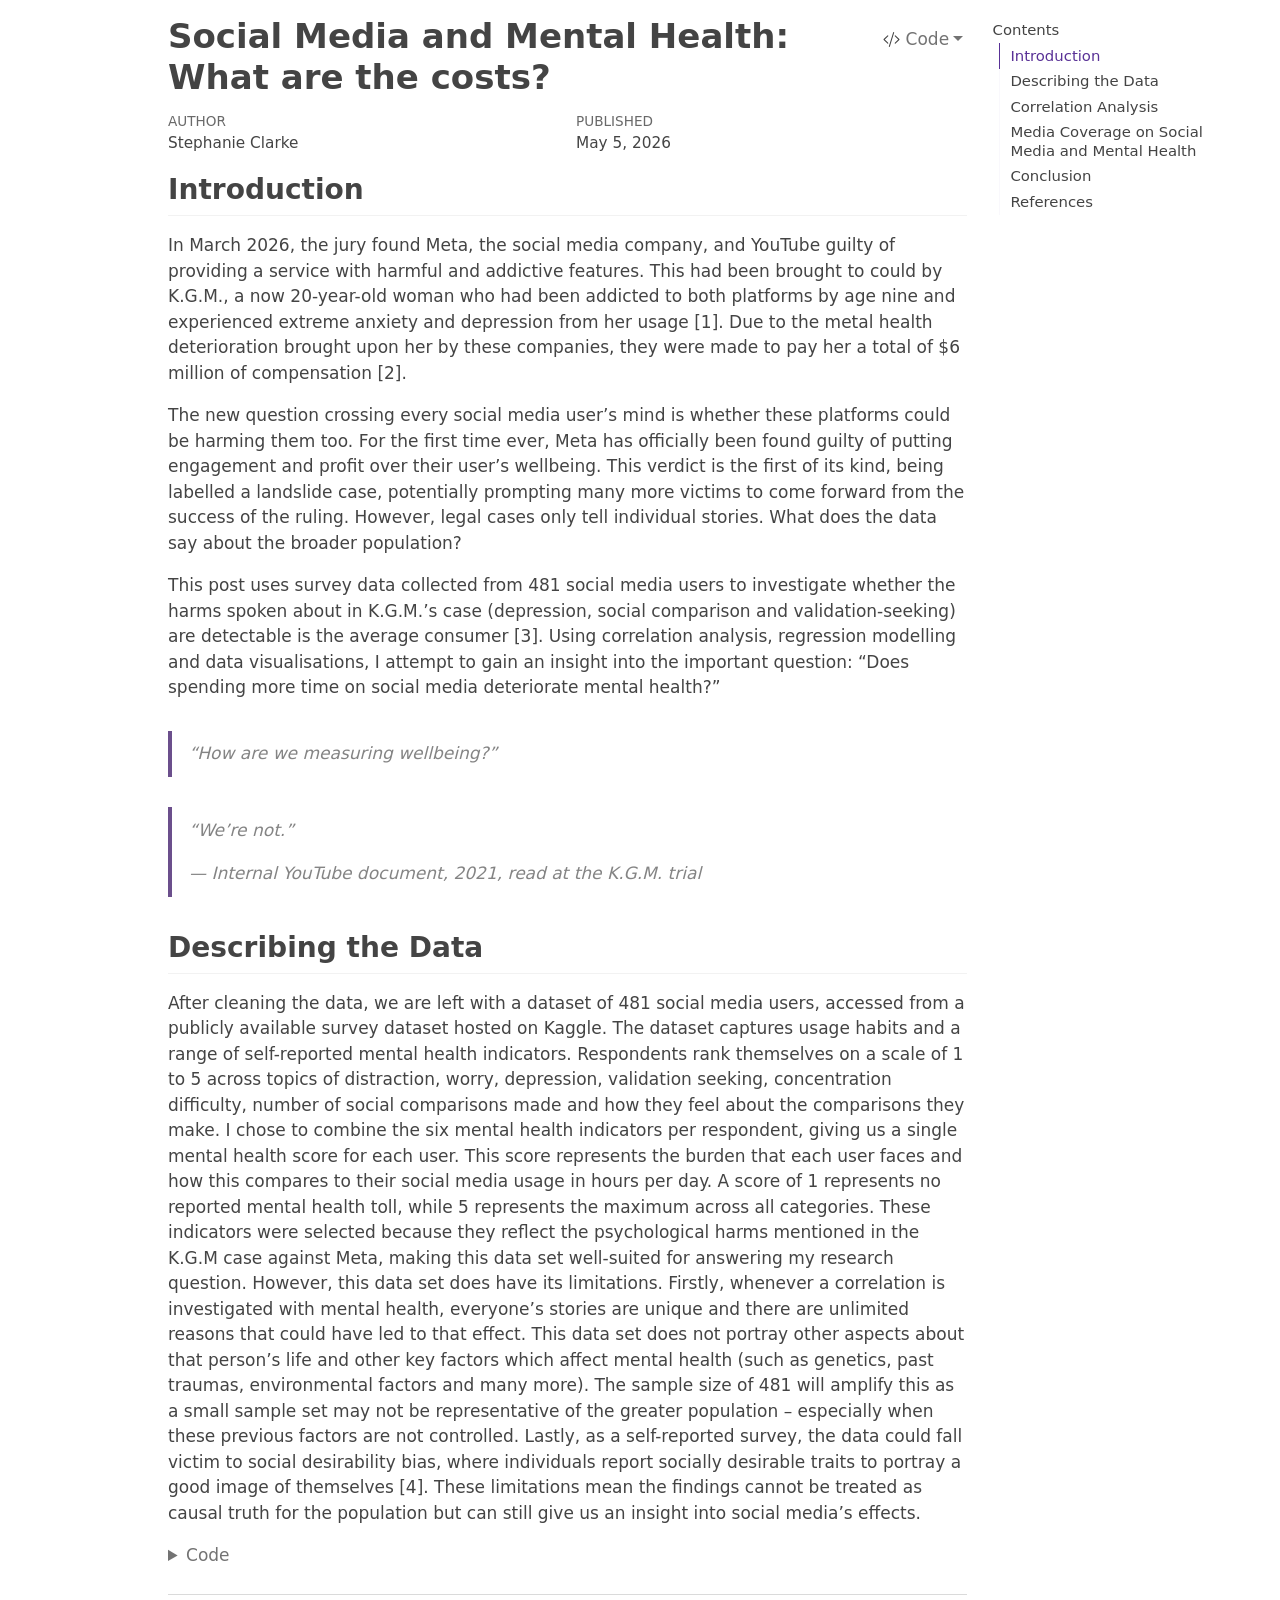
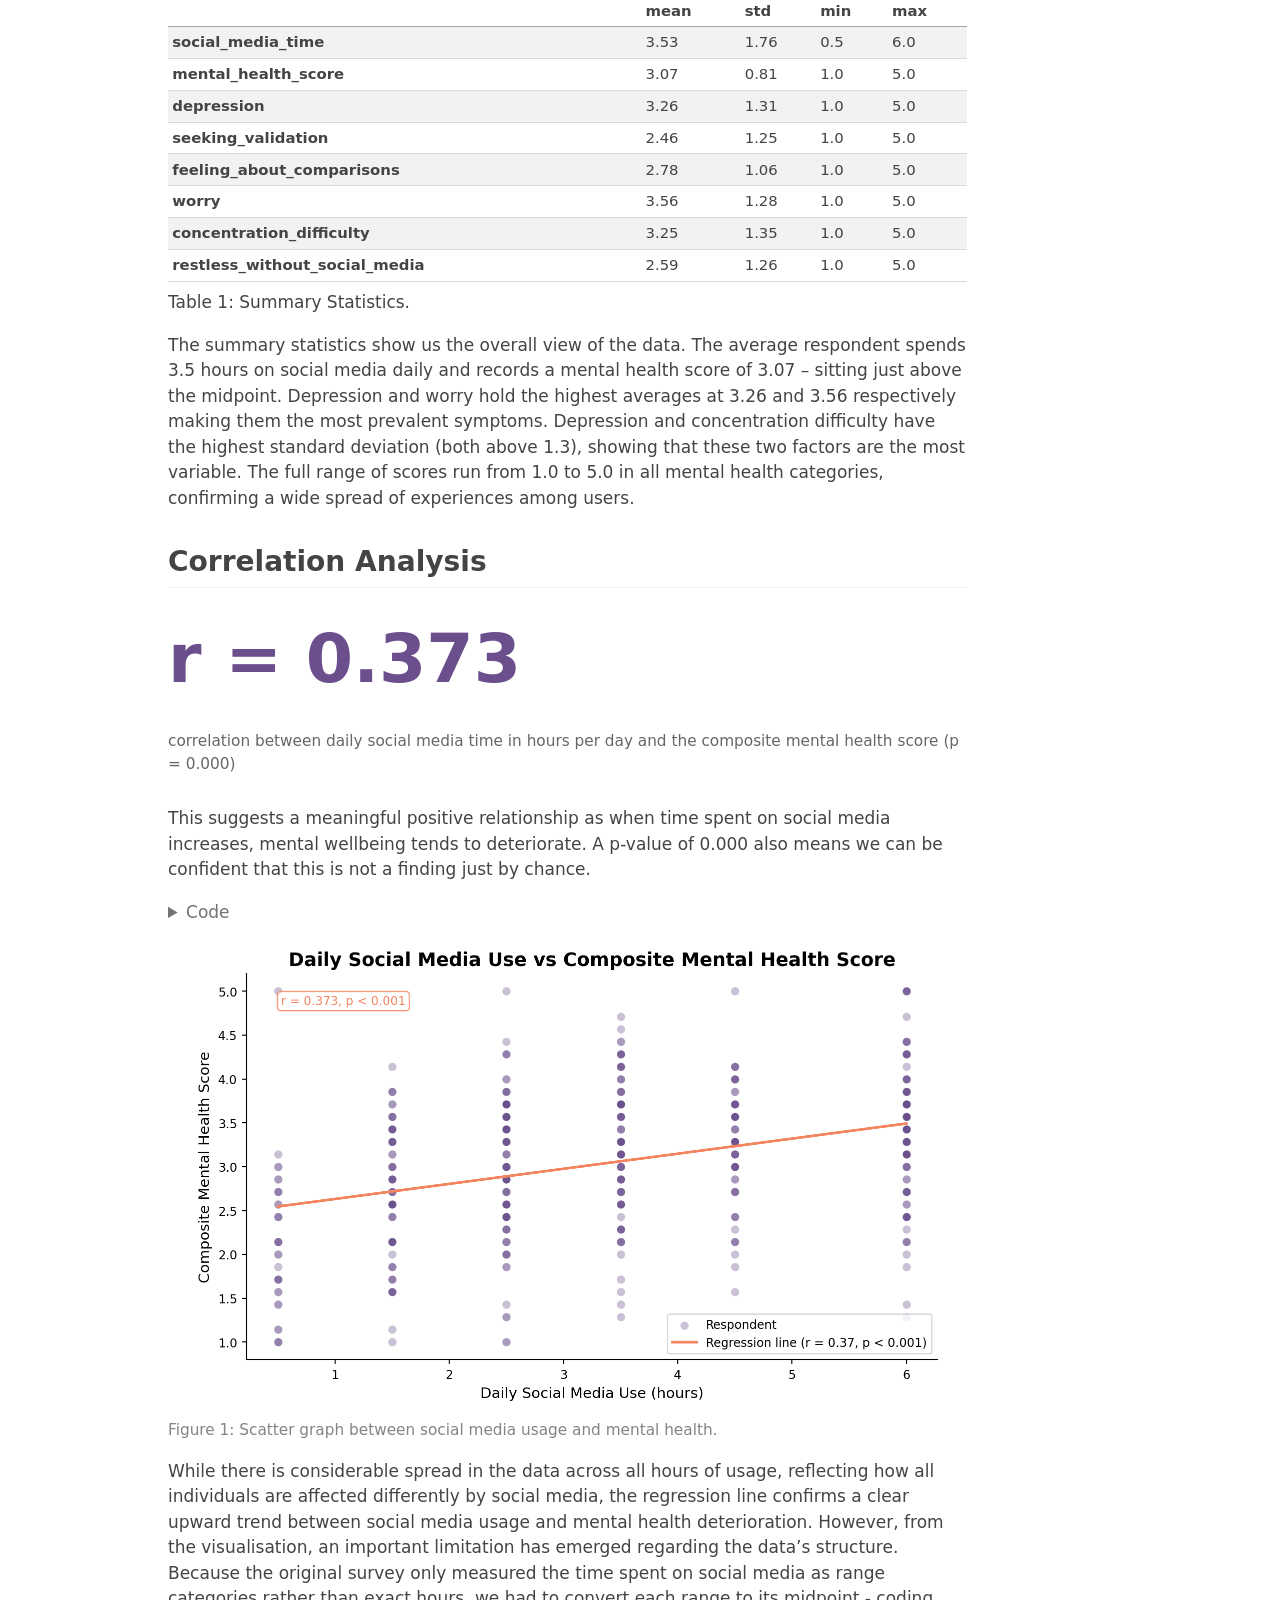
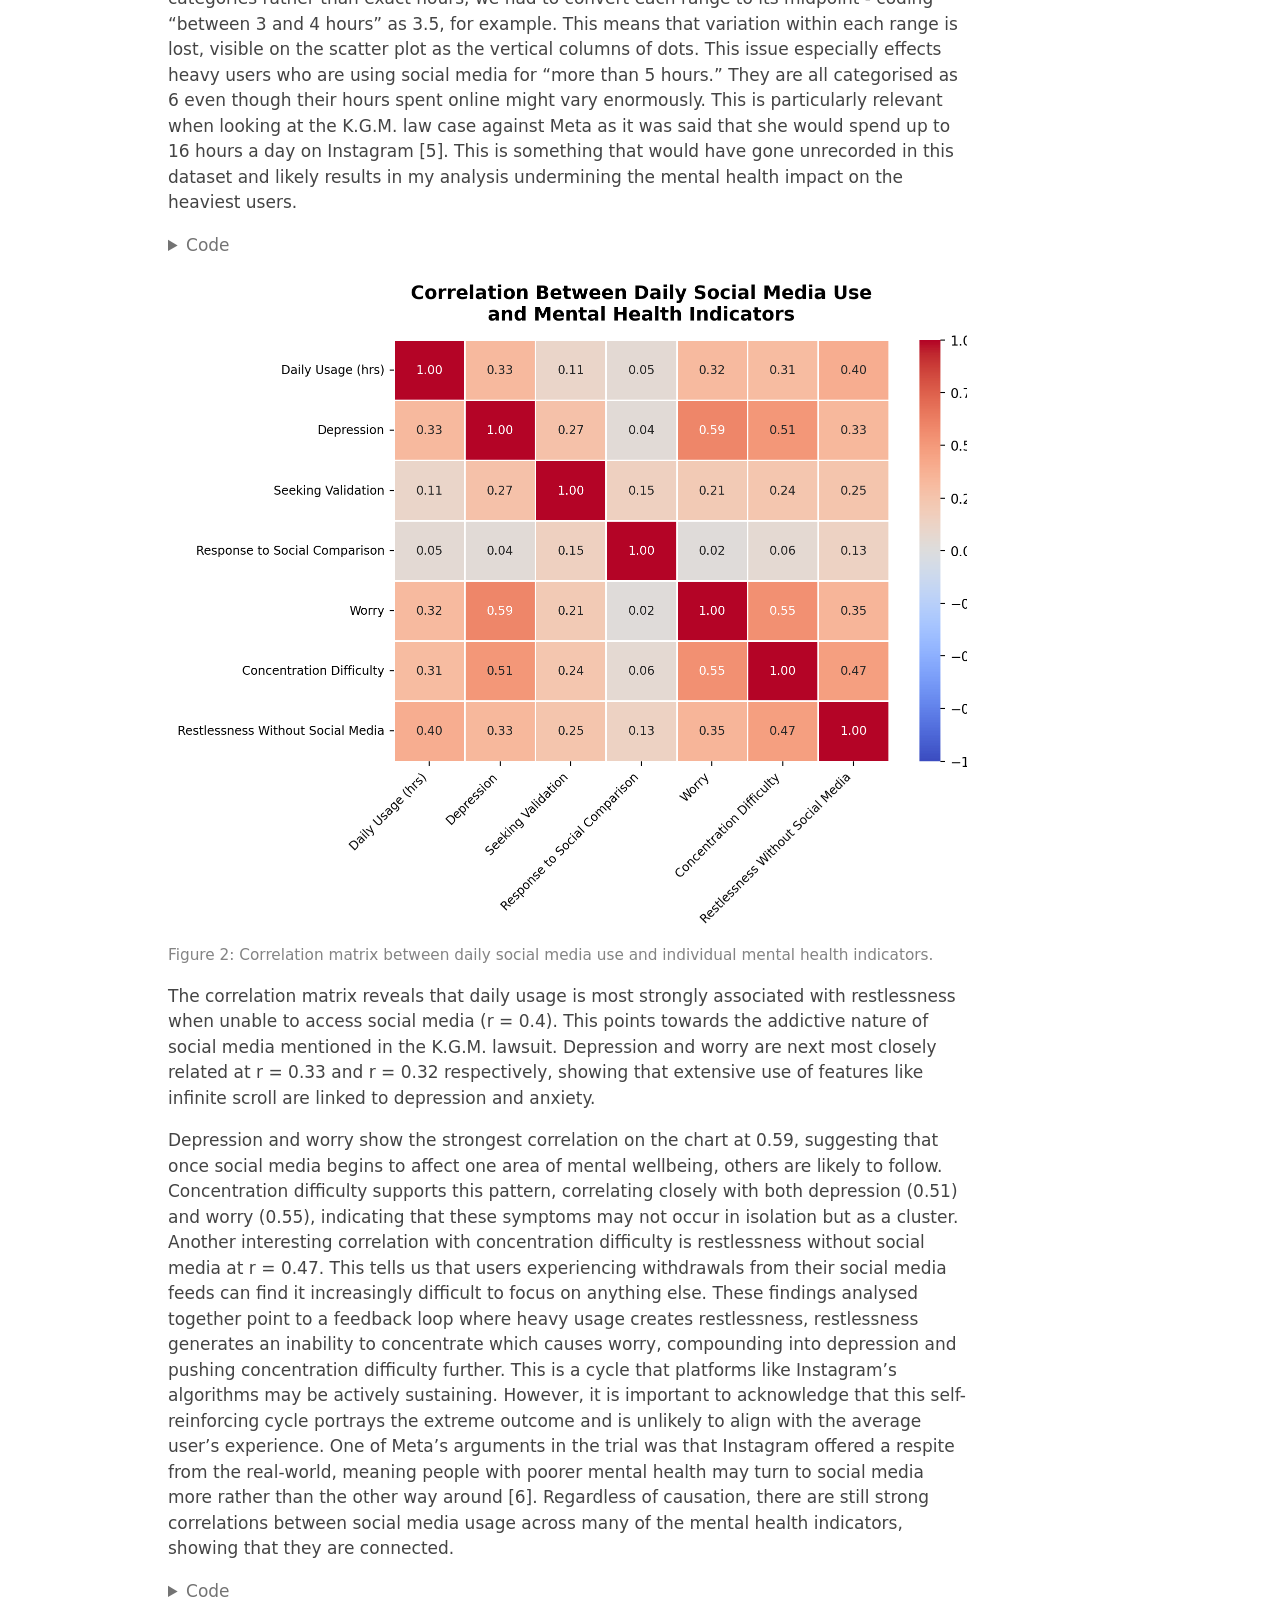
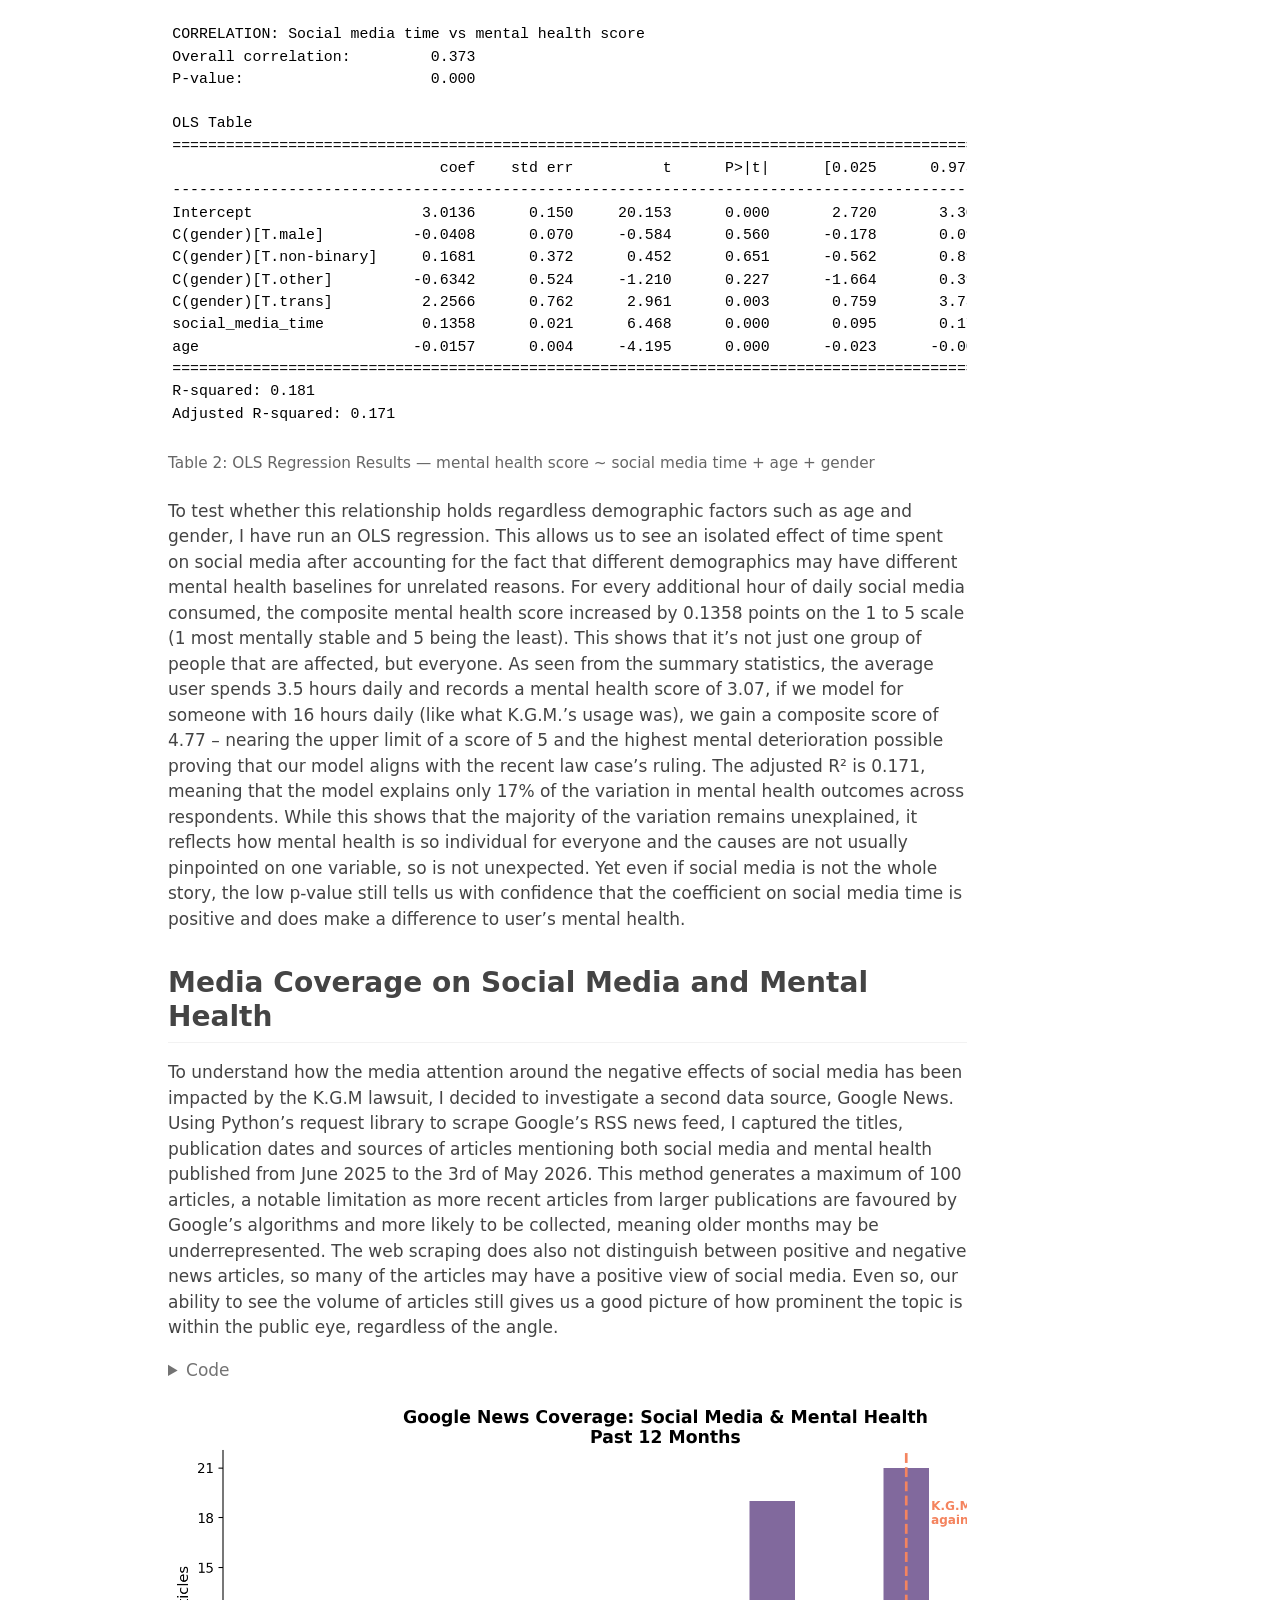
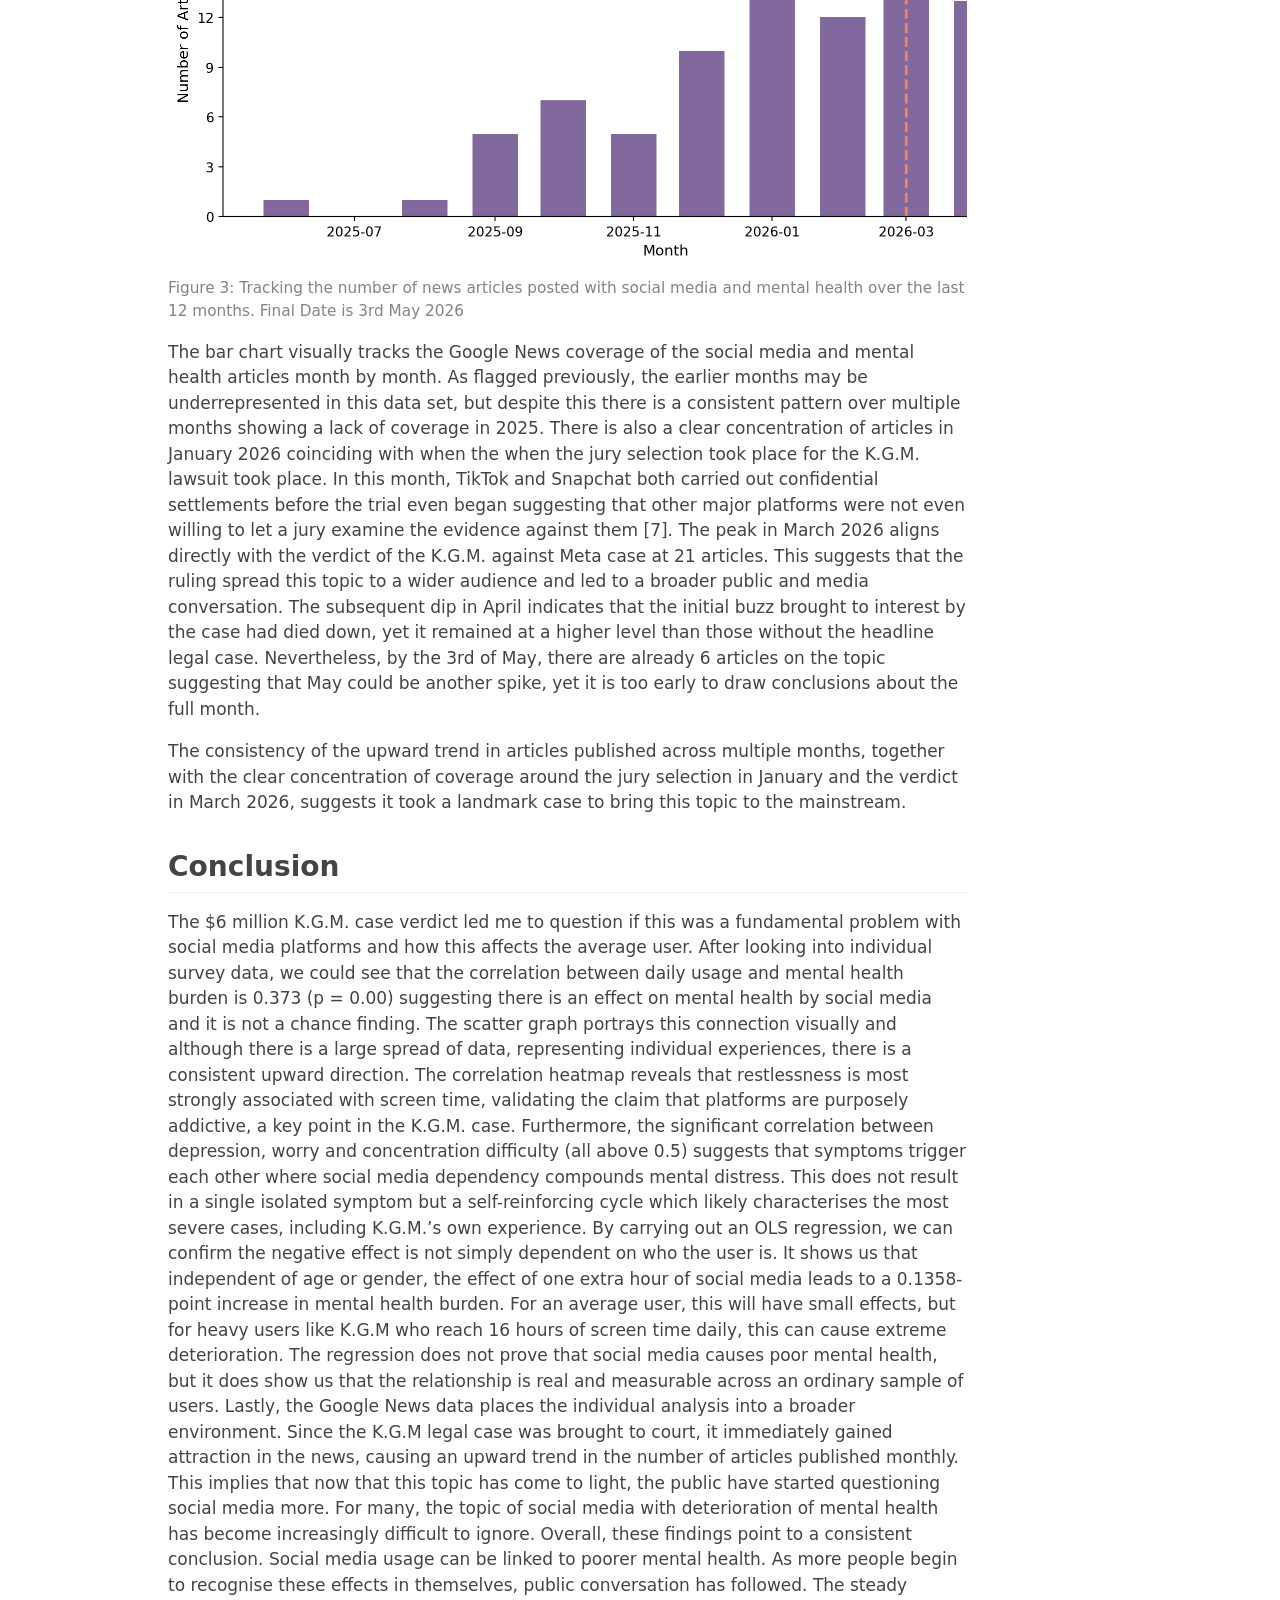
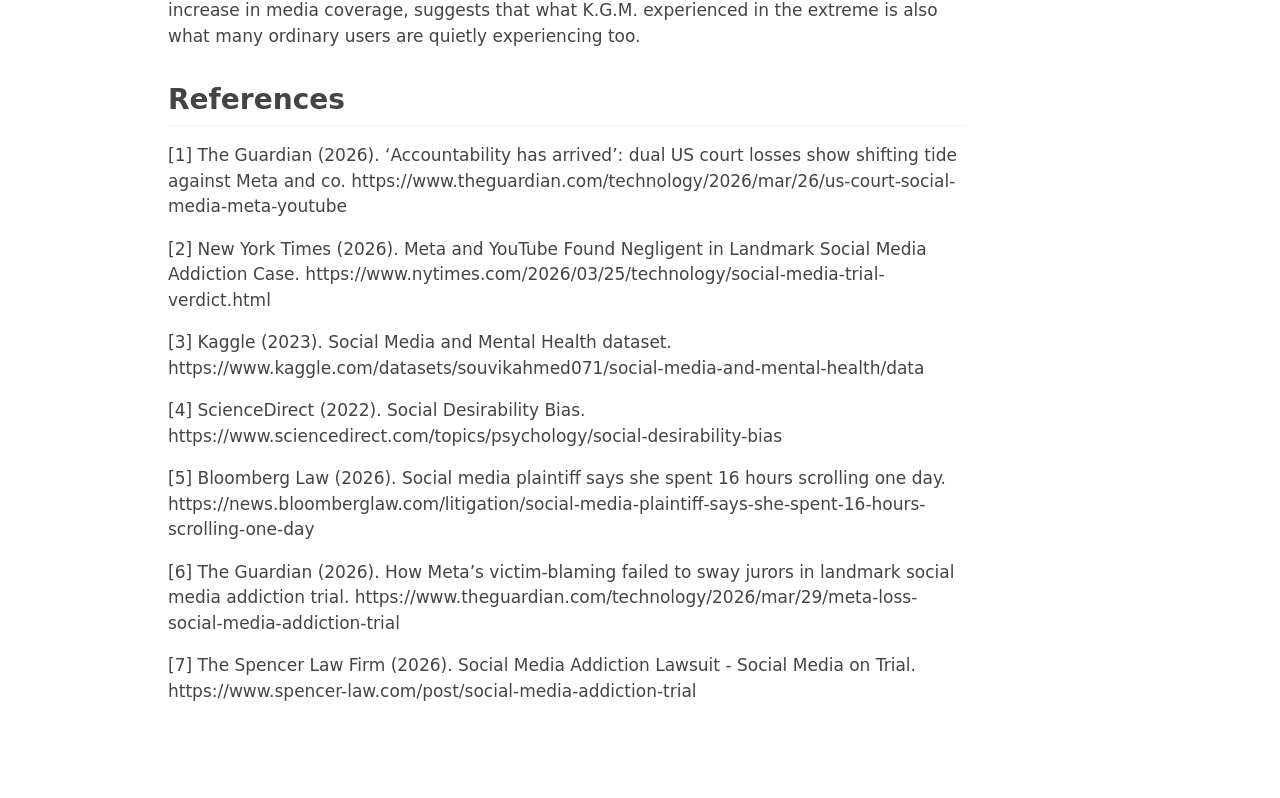
